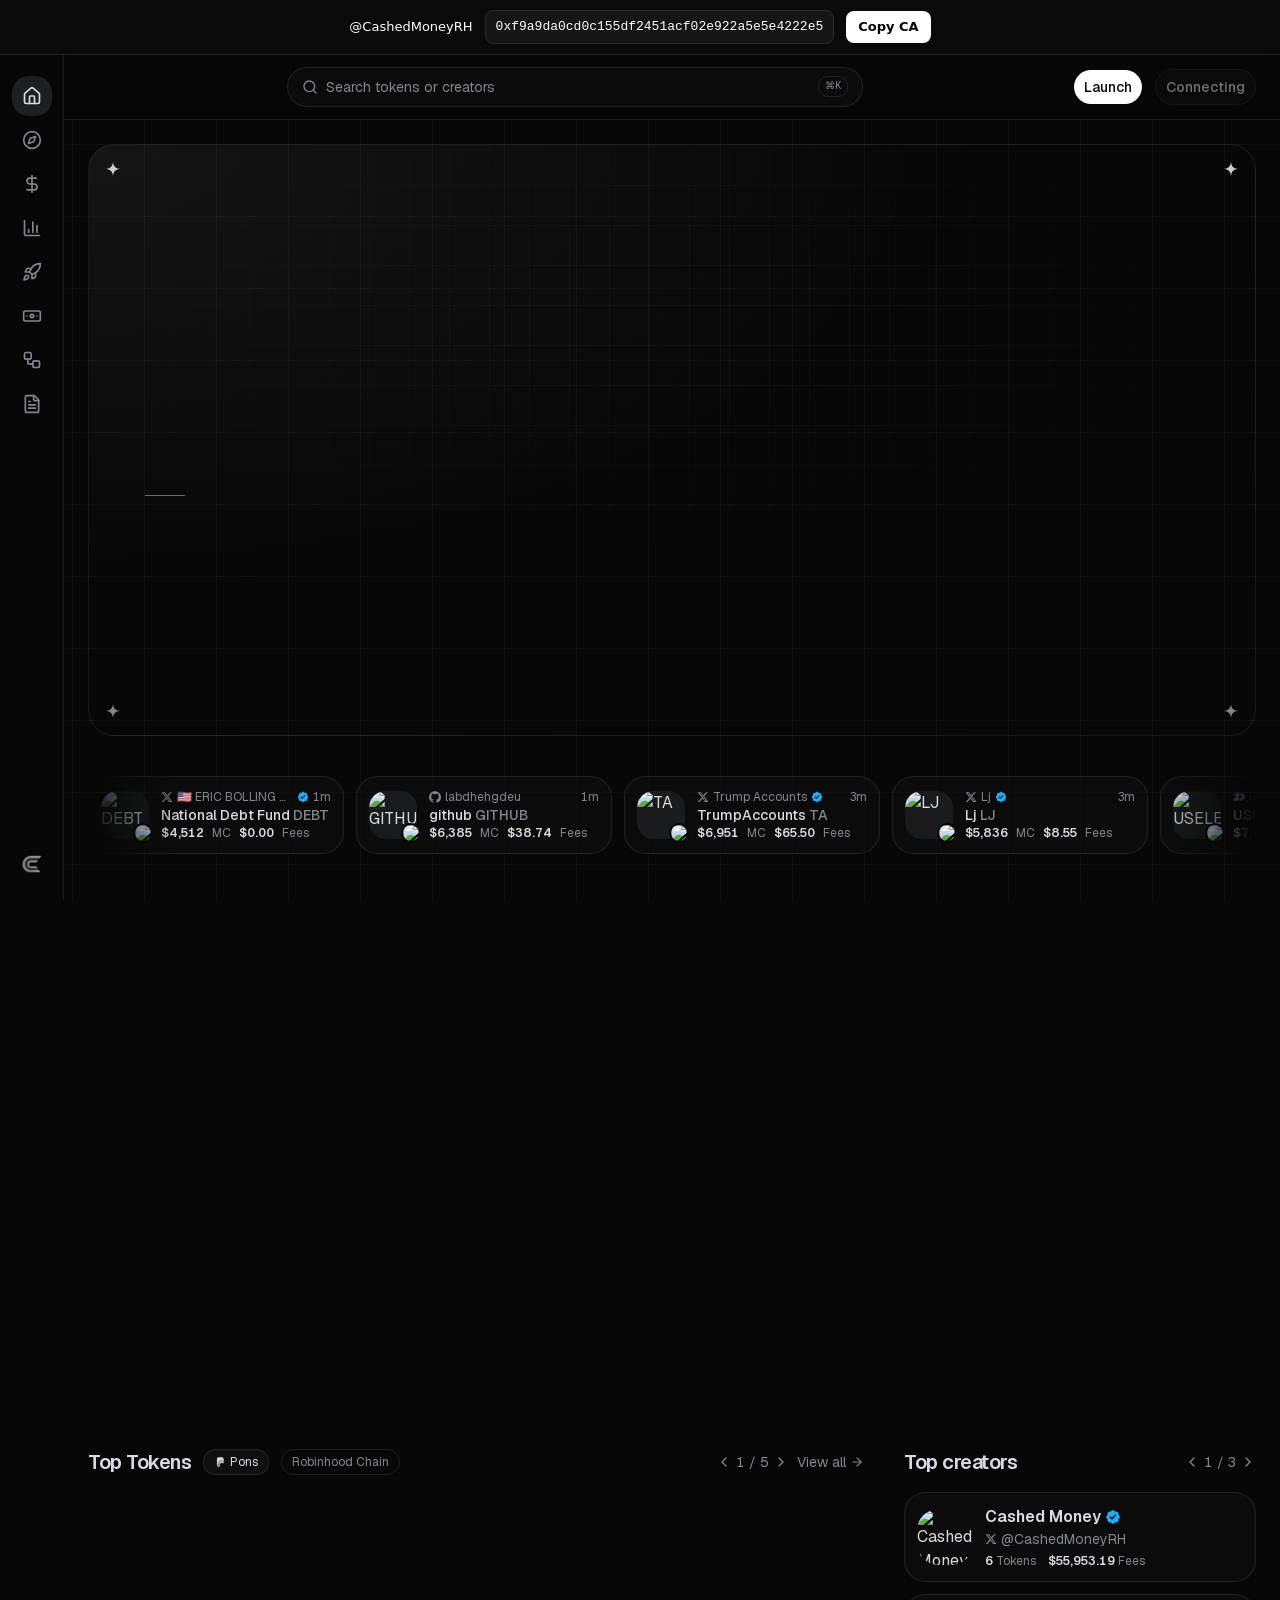
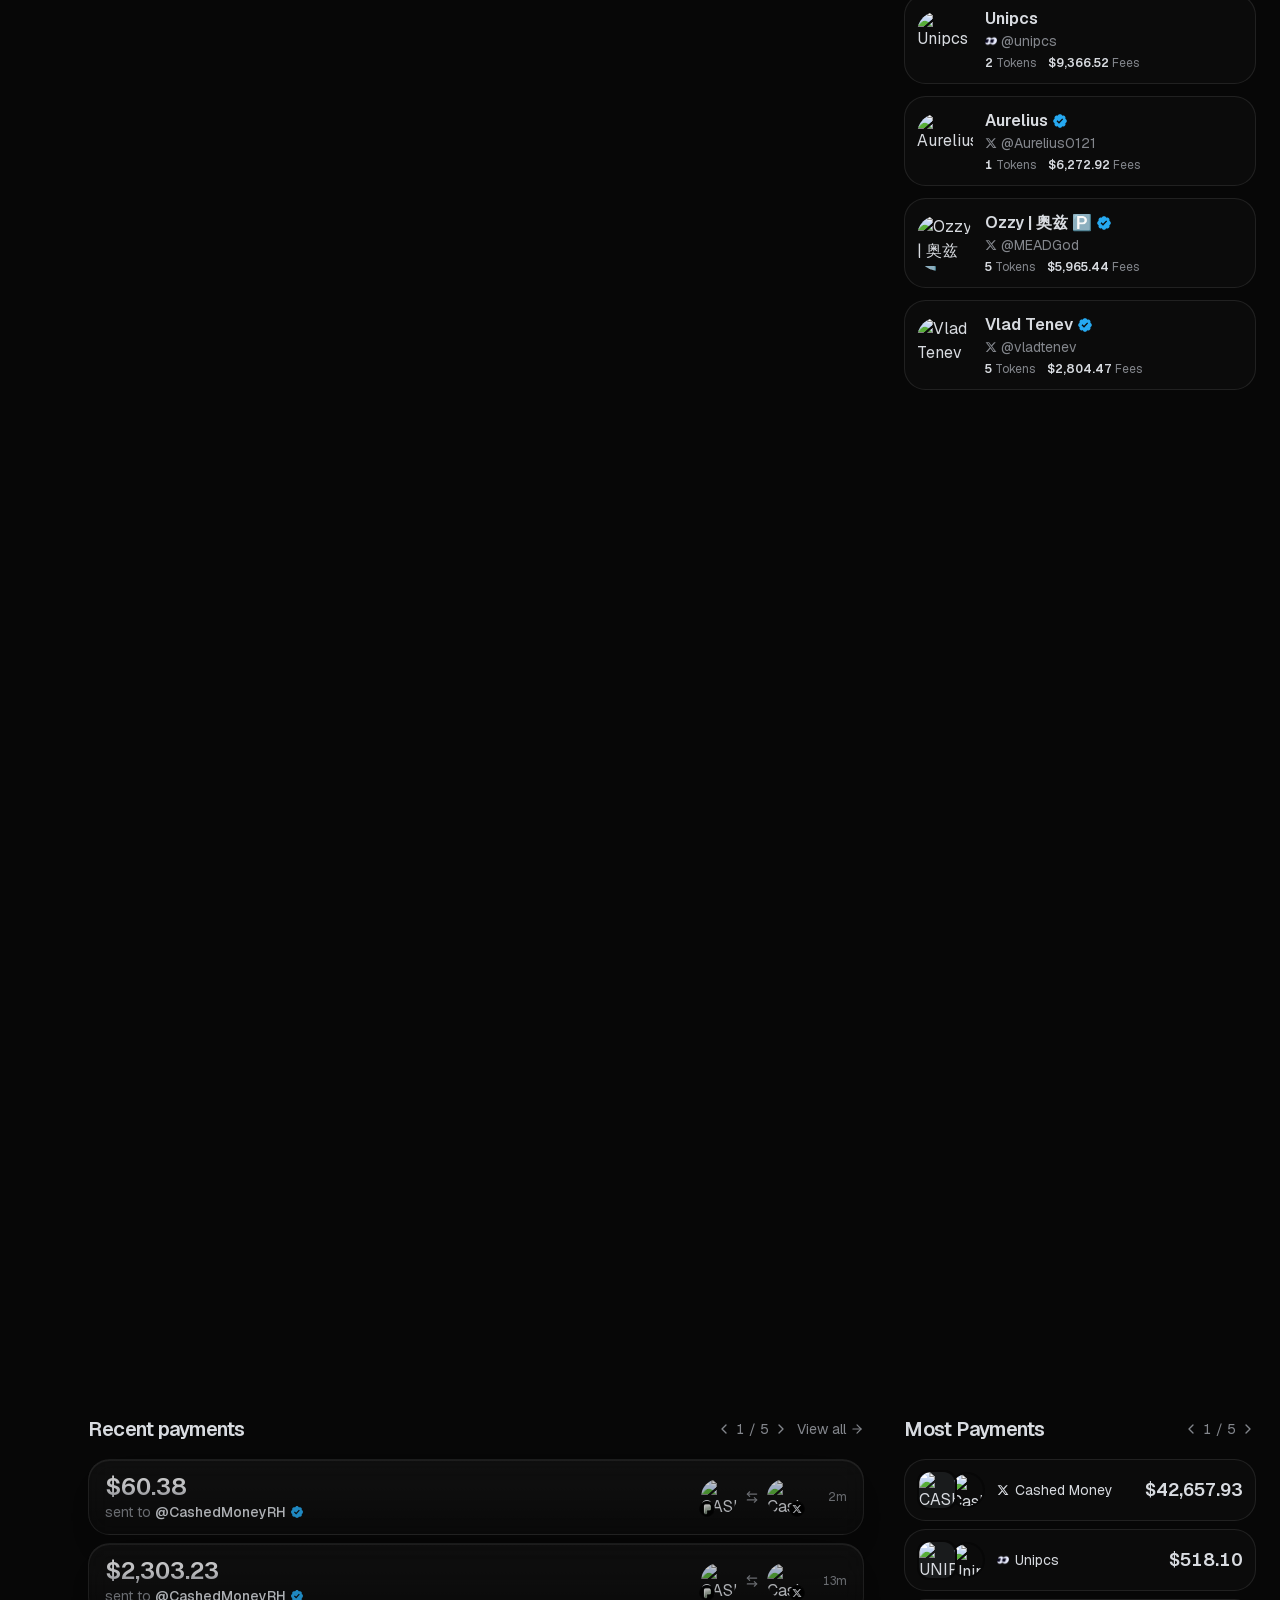
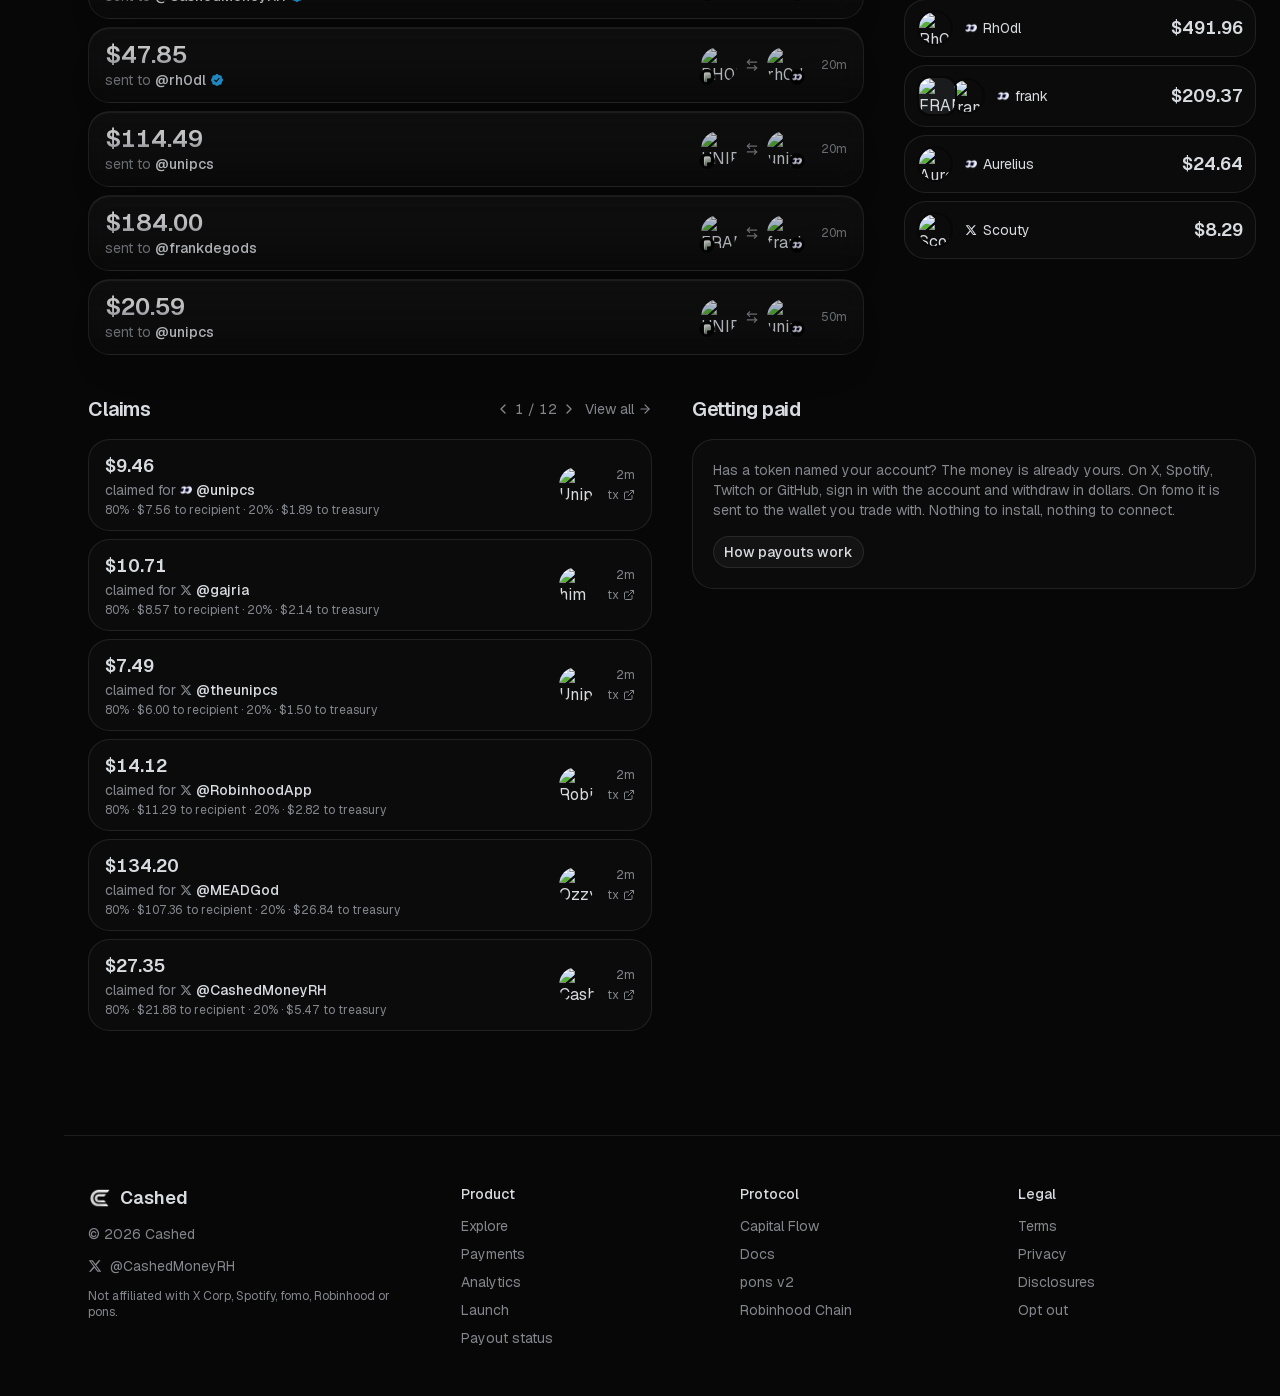
==== index.html @ 07ec54c0 "Clone cashed.money as a static meme site with the CashedMoneyRH X link and token CA. Co-authored-by:" ====
<!DOCTYPE html><html data-dpl-id="dpl_JBxvJLaas8P9AHUe6HkGp45us8QY" lang="en" class="geist_f15bd114-module__7725RG__variable geist_mono_8d43a2aa-module__8Li5zG__variable dark h-full antialiased"><head><meta charSet="utf-8"/><meta name="viewport" content="width=device-width, initial-scale=1"/><link rel="preload" href="/logo-transparent.png" as="image"/><link rel="preload" as="image" href="/fomo.png"/><link rel="preload" as="image" href="/pons.png"/><link rel="stylesheet" href="/_next/static/immutable/chunks/390r2qn_w1hxb.css" data-precedence="next"/><link rel="stylesheet" href="/_next/static/immutable/chunks/3wxnf608zoqqo.css" data-precedence="next"/><link rel="preload" as="script" fetchPriority="low" href="/_next/static/immutable/chunks/0zz4iendek79o.js"/><link rel="preload" href="/logo.png" as="image"/><title>Cashed - Token fees. Cashed out.</title><meta name="description" content="Point a token&#x27;s creator fees at any creator, on X, Spotify, Twitch, GitHub or fomo, and they get paid in dollars. Launch on pons, Robinhood Chain."/><meta property="og:title" content="Cashed - Token fees. Cashed out."/><meta property="og:description" content="Point a token&#x27;s creator fees at any creator, on X, Spotify, Twitch, GitHub or fomo, and they get paid in dollars. Launch on pons, Robinhood Chain."/><meta property="og:site_name" content="Cashed"/><meta property="og:image" content="https://cashedmoney.world/og.png"/><meta property="og:image:width" content="1730"/><meta property="og:image:height" content="909"/><meta property="og:image:alt" content="Cashed - Token fees. Cashed out."/><meta property="og:type" content="website"/><meta name="twitter:card" content="summary_large_image"/><meta name="twitter:title" content="Cashed - Token fees. Cashed out."/><meta name="twitter:description" content="Point a token&#x27;s creator fees at any creator, on X, Spotify, Twitch, GitHub or fomo, and they get paid in dollars. Launch on pons, Robinhood Chain."/><meta name="twitter:image" content="https://cashedmoney.world/og.png"/><link rel="icon" href="/icon.png" sizes="192x192" type="image/png"/><link rel="apple-touch-icon" href="/apple-icon.png" sizes="180x180" type="image/png"/><meta name="next-size-adjust" content=""/></head><body class="flex min-h-full flex-col">
<style id="ca-bar-style">
.ca-bar{position:sticky;top:0;z-index:9999;display:flex;align-items:center;justify-content:center;gap:12px;flex-wrap:wrap;padding:10px 16px;background:#0a0a0a;border-bottom:1px solid #222;font-family:ui-sans-serif,system-ui,sans-serif;color:#fff;font-size:13px}
.ca-bar a{color:#fff;text-decoration:none}
.ca-bar .ca{font-family:ui-monospace,SFMono-Regular,Menlo,monospace;background:#161616;border:1px solid #2a2a2a;border-radius:8px;padding:6px 10px;cursor:pointer}
.ca-bar button{background:#fff;color:#000;border:0;border-radius:8px;padding:6px 12px;font-weight:600;cursor:pointer}
</style>
<div class="ca-bar">
  <a href="https://x.com/CashedMoneyRH" target="_blank" rel="noreferrer">@CashedMoneyRH</a>
  <span class="ca" id="ca-addr" title="Click to copy">0xf9a9da0cd0c155df2451acf02e922a5e5e4222e5</span>
  <button type="button" id="ca-copy">Copy CA</button>
</div>
<script>
(function(){
  function copy(){
    var t="0xf9a9da0cd0c155df2451acf02e922a5e5e4222e5";
    if(navigator.clipboard){navigator.clipboard.writeText(t)}
    var b=document.getElementById("ca-copy");
    if(b){b.textContent="Copied";setTimeout(function(){b.textContent="Copy CA"},1200)}
  }
  var b=document.getElementById("ca-copy");
  var a=document.getElementById("ca-addr");
  if(b)b.addEventListener("click",copy);
  if(a)a.addEventListener("click",copy);
})();
</script>
<div hidden=""><!--$--><!--/$--></div><div class="min-h-dvh md:pl-16"><aside class="fixed inset-y-0 left-0 z-40 hidden w-16 flex-col items-center border-r border-border bg-sidebar py-4 md:flex"><a aria-label="Cashed home" class="mb-6" href="/"><img src="/logo-transparent.png" alt="" aria-hidden="true" class="object-contain size-9" draggable="false"/></a><nav class="flex flex-col gap-1"><a aria-label="Home" aria-current="page" class="flex size-10 items-center justify-center rounded-xl transition-colors hover:bg-accent hover:text-foreground bg-accent text-foreground" data-state="closed" data-slot="tooltip-trigger" href="/"><svg xmlns="http://www.w3.org/2000/svg" width="24" height="24" viewBox="0 0 24 24" fill="none" stroke="currentColor" stroke-width="2" stroke-linecap="round" stroke-linejoin="round" class="lucide lucide-house lucide-home size-5" aria-hidden="true"><path d="M15 21v-8a1 1 0 0 0-1-1h-4a1 1 0 0 0-1 1v8"></path><path d="M3 10a2 2 0 0 1 .709-1.528l7-6a2 2 0 0 1 2.582 0l7 6A2 2 0 0 1 21 10v9a2 2 0 0 1-2 2H5a2 2 0 0 1-2-2z"></path></svg></a><a aria-label="Explore" class="flex size-10 items-center justify-center rounded-xl text-muted-foreground transition-colors hover:bg-accent hover:text-foreground" data-state="closed" data-slot="tooltip-trigger" href="/explore"><svg xmlns="http://www.w3.org/2000/svg" width="24" height="24" viewBox="0 0 24 24" fill="none" stroke="currentColor" stroke-width="2" stroke-linecap="round" stroke-linejoin="round" class="lucide lucide-compass size-5" aria-hidden="true"><circle cx="12" cy="12" r="10"></circle><path d="m16.24 7.76-1.804 5.411a2 2 0 0 1-1.265 1.265L7.76 16.24l1.804-5.411a2 2 0 0 1 1.265-1.265z"></path></svg></a><a aria-label="Payments" class="flex size-10 items-center justify-center rounded-xl text-muted-foreground transition-colors hover:bg-accent hover:text-foreground" data-state="closed" data-slot="tooltip-trigger" href="/payments"><svg xmlns="http://www.w3.org/2000/svg" width="24" height="24" viewBox="0 0 24 24" fill="none" stroke="currentColor" stroke-width="2" stroke-linecap="round" stroke-linejoin="round" class="lucide lucide-dollar-sign size-5" aria-hidden="true"><line x1="12" x2="12" y1="2" y2="22"></line><path d="M17 5H9.5a3.5 3.5 0 0 0 0 7h5a3.5 3.5 0 0 1 0 7H6"></path></svg></a><a aria-label="Analytics" class="flex size-10 items-center justify-center rounded-xl text-muted-foreground transition-colors hover:bg-accent hover:text-foreground" data-state="closed" data-slot="tooltip-trigger" href="/analytics"><svg xmlns="http://www.w3.org/2000/svg" width="24" height="24" viewBox="0 0 24 24" fill="none" stroke="currentColor" stroke-width="2" stroke-linecap="round" stroke-linejoin="round" class="lucide lucide-chart-column lucide-bar-chart-3 size-5" aria-hidden="true"><path d="M3 3v16a2 2 0 0 0 2 2h16"></path><path d="M18 17V9"></path><path d="M13 17V5"></path><path d="M8 17v-3"></path></svg></a><a aria-label="Launch" class="flex size-10 items-center justify-center rounded-xl text-muted-foreground transition-colors hover:bg-accent hover:text-foreground" data-state="closed" data-slot="tooltip-trigger" href="/launch"><svg xmlns="http://www.w3.org/2000/svg" width="24" height="24" viewBox="0 0 24 24" fill="none" stroke="currentColor" stroke-width="2" stroke-linecap="round" stroke-linejoin="round" class="lucide lucide-rocket size-5" aria-hidden="true"><path d="M12 15v5s3.03-.55 4-2c1.08-1.62 0-5 0-5"></path><path d="M4.5 16.5c-1.5 1.26-2 5-2 5s3.74-.5 5-2c.71-.84.7-2.13-.09-2.91a2.18 2.18 0 0 0-2.91-.09"></path><path d="M9 12a22 22 0 0 1 2-3.95A12.88 12.88 0 0 1 22 2c0 2.72-.78 7.5-6 11a22.4 22.4 0 0 1-4 2z"></path><path d="M9 12H4s.55-3.03 2-4c1.62-1.08 5 .05 5 .05"></path></svg></a><a aria-label="Claim" class="flex size-10 items-center justify-center rounded-xl text-muted-foreground transition-colors hover:bg-accent hover:text-foreground" data-state="closed" data-slot="tooltip-trigger" href="/claim"><svg xmlns="http://www.w3.org/2000/svg" width="24" height="24" viewBox="0 0 24 24" fill="none" stroke="currentColor" stroke-width="2" stroke-linecap="round" stroke-linejoin="round" class="lucide lucide-banknote size-5" aria-hidden="true"><rect width="20" height="12" x="2" y="6" rx="2"></rect><circle cx="12" cy="12" r="2"></circle><path d="M6 12h.01M18 12h.01"></path></svg></a><a aria-label="Capital Flow" class="flex size-10 items-center justify-center rounded-xl text-muted-foreground transition-colors hover:bg-accent hover:text-foreground" data-state="closed" data-slot="tooltip-trigger" href="/capital-flow"><svg xmlns="http://www.w3.org/2000/svg" width="24" height="24" viewBox="0 0 24 24" fill="none" stroke="currentColor" stroke-width="2" stroke-linecap="round" stroke-linejoin="round" class="lucide lucide-workflow size-5" aria-hidden="true"><rect width="8" height="8" x="3" y="3" rx="2"></rect><path d="M7 11v4a2 2 0 0 0 2 2h4"></path><rect width="8" height="8" x="13" y="13" rx="2"></rect></svg></a><a aria-label="Docs" class="flex size-10 items-center justify-center rounded-xl text-muted-foreground transition-colors hover:bg-accent hover:text-foreground" data-state="closed" data-slot="tooltip-trigger" href="/docs"><svg xmlns="http://www.w3.org/2000/svg" width="24" height="24" viewBox="0 0 24 24" fill="none" stroke="currentColor" stroke-width="2" stroke-linecap="round" stroke-linejoin="round" class="lucide lucide-file-text size-5" aria-hidden="true"><path d="M6 22a2 2 0 0 1-2-2V4a2 2 0 0 1 2-2h8a2.4 2.4 0 0 1 1.704.706l3.588 3.588A2.4 2.4 0 0 1 20 8v12a2 2 0 0 1-2 2z"></path><path d="M14 2v5a1 1 0 0 0 1 1h5"></path><path d="M10 9H8"></path><path d="M16 13H8"></path><path d="M16 17H8"></path></svg></a></nav><a href="https://x.com/CashedMoneyRH" target="_blank" rel="noreferrer" class="mt-auto flex size-10 items-center justify-center rounded-xl opacity-60 transition-opacity hover:opacity-100" aria-label="Cashed on X"><img src="/logo-transparent.png" alt="" aria-hidden="true" class="object-contain size-6" draggable="false"/></a></aside><nav class="fixed inset-x-0 bottom-0 z-40 flex justify-around border-t border-border bg-background/95 backdrop-blur md:hidden" style="padding-bottom:env(safe-area-inset-bottom, 0px)" aria-label="Primary"><a aria-label="Home" aria-current="page" class="flex min-w-0 flex-1 flex-col items-center gap-1 py-2 text-[10px] text-foreground" href="/"><svg xmlns="http://www.w3.org/2000/svg" width="24" height="24" viewBox="0 0 24 24" fill="none" stroke="currentColor" stroke-width="2" stroke-linecap="round" stroke-linejoin="round" class="lucide lucide-house lucide-home size-5" aria-hidden="true"><path d="M15 21v-8a1 1 0 0 0-1-1h-4a1 1 0 0 0-1 1v8"></path><path d="M3 10a2 2 0 0 1 .709-1.528l7-6a2 2 0 0 1 2.582 0l7 6A2 2 0 0 1 21 10v9a2 2 0 0 1-2 2H5a2 2 0 0 1-2-2z"></path></svg>Home</a><a aria-label="Explore" class="flex min-w-0 flex-1 flex-col items-center gap-1 py-2 text-[10px] text-muted-foreground" href="/explore"><svg xmlns="http://www.w3.org/2000/svg" width="24" height="24" viewBox="0 0 24 24" fill="none" stroke="currentColor" stroke-width="2" stroke-linecap="round" stroke-linejoin="round" class="lucide lucide-compass size-5" aria-hidden="true"><circle cx="12" cy="12" r="10"></circle><path d="m16.24 7.76-1.804 5.411a2 2 0 0 1-1.265 1.265L7.76 16.24l1.804-5.411a2 2 0 0 1 1.265-1.265z"></path></svg>Explore</a><a aria-label="Payments" class="flex min-w-0 flex-1 flex-col items-center gap-1 py-2 text-[10px] text-muted-foreground" href="/payments"><svg xmlns="http://www.w3.org/2000/svg" width="24" height="24" viewBox="0 0 24 24" fill="none" stroke="currentColor" stroke-width="2" stroke-linecap="round" stroke-linejoin="round" class="lucide lucide-dollar-sign size-5" aria-hidden="true"><line x1="12" x2="12" y1="2" y2="22"></line><path d="M17 5H9.5a3.5 3.5 0 0 0 0 7h5a3.5 3.5 0 0 1 0 7H6"></path></svg>Payments</a><a aria-label="Launch" class="flex min-w-0 flex-1 flex-col items-center gap-1 py-2 text-[10px] text-muted-foreground" href="/launch"><svg xmlns="http://www.w3.org/2000/svg" width="24" height="24" viewBox="0 0 24 24" fill="none" stroke="currentColor" stroke-width="2" stroke-linecap="round" stroke-linejoin="round" class="lucide lucide-rocket size-5" aria-hidden="true"><path d="M12 15v5s3.03-.55 4-2c1.08-1.62 0-5 0-5"></path><path d="M4.5 16.5c-1.5 1.26-2 5-2 5s3.74-.5 5-2c.71-.84.7-2.13-.09-2.91a2.18 2.18 0 0 0-2.91-.09"></path><path d="M9 12a22 22 0 0 1 2-3.95A12.88 12.88 0 0 1 22 2c0 2.72-.78 7.5-6 11a22.4 22.4 0 0 1-4 2z"></path><path d="M9 12H4s.55-3.03 2-4c1.62-1.08 5 .05 5 .05"></path></svg>Launch</a><a aria-label="Claim" class="flex min-w-0 flex-1 flex-col items-center gap-1 py-2 text-[10px] text-muted-foreground" href="/claim"><svg xmlns="http://www.w3.org/2000/svg" width="24" height="24" viewBox="0 0 24 24" fill="none" stroke="currentColor" stroke-width="2" stroke-linecap="round" stroke-linejoin="round" class="lucide lucide-banknote size-5" aria-hidden="true"><rect width="20" height="12" x="2" y="6" rx="2"></rect><circle cx="12" cy="12" r="2"></circle><path d="M6 12h.01M18 12h.01"></path></svg>Claim</a></nav><header class="sticky z-30 border-b border-border bg-background/85 backdrop-blur" style="top:env(safe-area-inset-top, 0px)"><div class="mx-auto flex h-16 max-w-7xl items-center gap-3 px-4 sm:px-6"><a class="flex items-center gap-2 md:hidden" aria-label="Cashed home" href="/"><img src="/logo-transparent.png" alt="" aria-hidden="true" class="object-contain size-8" draggable="false"/></a><div class="relative min-w-0 flex-1 md:mx-auto md:max-w-xl"><label class="flex h-10 items-center gap-2 rounded-full border border-border bg-card/60 px-3.5 text-sm text-muted-foreground focus-within:border-foreground/40"><svg xmlns="http://www.w3.org/2000/svg" width="24" height="24" viewBox="0 0 24 24" fill="none" stroke="currentColor" stroke-width="2" stroke-linecap="round" stroke-linejoin="round" class="lucide lucide-search size-4 shrink-0" aria-hidden="true"><path d="m21 21-4.34-4.34"></path><circle cx="11" cy="11" r="8"></circle></svg><input placeholder="Search tokens or creators" aria-label="Search" class="min-w-0 flex-1 bg-transparent text-foreground outline-none placeholder:text-muted-foreground" value=""/><kbd class="hidden rounded-md border border-border px-1.5 py-0.5 text-[10px] sm:inline">⌘K</kbd></label></div><a data-slot="button" data-variant="default" data-size="lg" class="group/button shrink-0 items-center justify-center border border-transparent bg-clip-padding text-sm font-medium whitespace-nowrap transition-all outline-none select-none focus-visible:border-ring focus-visible:ring-3 focus-visible:ring-ring/50 active:not-aria-[haspopup]:translate-y-px disabled:pointer-events-none disabled:opacity-50 aria-invalid:border-destructive aria-invalid:ring-3 aria-invalid:ring-destructive/20 dark:aria-invalid:border-destructive/50 dark:aria-invalid:ring-destructive/40 [&amp;_svg]:pointer-events-none [&amp;_svg]:shrink-0 [&amp;_svg:not([class*=&#x27;size-&#x27;])]:size-4 bg-primary text-primary-foreground hover:bg-primary/80 h-9 gap-1.5 px-2.5 has-data-[icon=inline-end]:pr-2 has-data-[icon=inline-start]:pl-2 hidden rounded-full sm:inline-flex" href="/launch">Launch</a><button data-slot="button" data-variant="outline" data-size="lg" class="group/button inline-flex shrink-0 items-center justify-center border bg-clip-padding text-sm font-medium whitespace-nowrap transition-all outline-none select-none focus-visible:border-ring focus-visible:ring-3 focus-visible:ring-ring/50 active:not-aria-[haspopup]:translate-y-px disabled:pointer-events-none disabled:opacity-50 aria-invalid:border-destructive aria-invalid:ring-3 aria-invalid:ring-destructive/20 dark:aria-invalid:border-destructive/50 dark:aria-invalid:ring-destructive/40 [&amp;_svg]:pointer-events-none [&amp;_svg]:shrink-0 [&amp;_svg:not([class*=&#x27;size-&#x27;])]:size-4 border-border bg-background hover:bg-muted hover:text-foreground aria-expanded:bg-muted aria-expanded:text-foreground dark:border-input dark:bg-input/30 dark:hover:bg-input/50 h-9 gap-1.5 px-2.5 has-data-[icon=inline-end]:pr-2 has-data-[icon=inline-start]:pl-2 rounded-full" disabled="">Connecting</button></div></header><main class="mx-auto w-full max-w-7xl px-4 pt-6 pb-24 sm:px-6 md:pb-10"><div class="space-y-10"><section class="relative isolate overflow-hidden rounded-3xl border border-border/80 bg-[radial-gradient(ellipse_at_top_left,oklch(1_0_0/6%),transparent_55%)] px-6 py-12 sm:px-10 sm:py-16 lg:px-14"><div class="grid-fade pointer-events-none absolute inset-0 -z-10" aria-hidden="true"></div><svg viewBox="0 0 24 24" aria-hidden="true" class="text-white absolute left-4 top-4 size-4 opacity-80"><path d="M12 0 C12 8 16 12 24 12 C16 12 12 16 12 24 C12 16 8 12 0 12 C8 12 12 8 12 0Z" fill="currentColor"></path></svg><svg viewBox="0 0 24 24" aria-hidden="true" class="text-white absolute right-4 top-4 size-4 opacity-80"><path d="M12 0 C12 8 16 12 24 12 C16 12 12 16 12 24 C12 16 8 12 0 12 C8 12 12 8 12 0Z" fill="currentColor"></path></svg><svg viewBox="0 0 24 24" aria-hidden="true" class="text-white absolute bottom-4 left-4 size-4 opacity-50"><path d="M12 0 C12 8 16 12 24 12 C16 12 12 16 12 24 C12 16 8 12 0 12 C8 12 12 8 12 0Z" fill="currentColor"></path></svg><svg viewBox="0 0 24 24" aria-hidden="true" class="text-white absolute bottom-4 right-4 size-4 opacity-50"><path d="M12 0 C12 8 16 12 24 12 C16 12 12 16 12 24 C12 16 8 12 0 12 C8 12 12 8 12 0Z" fill="currentColor"></path></svg><div class="grid items-center gap-10 lg:grid-cols-[1fr_1.1fr] xl:grid-cols-[1fr_1.4fr]"><div class="min-w-0"><div class="flex items-center gap-2" style="opacity:0;transform:translateY(10px)"><img src="/logo-transparent.png" alt="" aria-hidden="true" class="object-contain size-8" draggable="false"/><span class="text-sm font-semibold tracking-[0.28em] uppercase">Cashed</span></div><h1 class="mt-8 text-balance text-5xl font-semibold leading-[0.98] tracking-[-0.03em] sm:text-6xl xl:text-7xl" style="opacity:0;transform:translateY(16px)"><span class="block text-white">Token fees<!-- -->.</span><span class="chrome-text block">Cashed out.</span></h1><p class="eyebrow mt-7 max-w-sm leading-relaxed" style="opacity:0;transform:translateY(12px)"><span class="block">Token fees, paid to the creator.</span><span class="block">Automatically.</span></p><div class="mt-4 h-px w-10 bg-white/40" aria-hidden="true"></div><p class="mt-6 max-w-md text-base text-muted-foreground" style="opacity:0;transform:translateY(12px)">Point a token&#x27;s creator fees at any creator, on <svg viewBox="0 0 24 24" aria-hidden="true" class="fill-current inline size-3.5 align-[-2px] text-white"><path d="M18.244 2.25h3.308l-7.227 8.26 8.502 11.24H16.17l-5.214-6.817L4.99 21.75H1.68l7.73-8.835L1.254 2.25H8.08l4.713 6.231zm-1.161 17.52h1.833L7.084 4.126H5.117z"></path></svg>, <svg viewBox="0 0 24 24" aria-hidden="true" class="fill-current inline size-3.5 align-[-2px]" style="color:#1DB954"><path d="M12 0C5.4 0 0 5.4 0 12s5.4 12 12 12 12-5.4 12-12S18.66 0 12 0zm5.5 17.3a.75.75 0 0 1-1.03.25c-2.82-1.72-6.37-2.11-10.55-1.16a.75.75 0 1 1-.33-1.46c4.57-1.05 8.5-.6 11.65 1.33.36.22.47.68.26 1.04zm1.47-3.27a.94.94 0 0 1-1.29.31c-3.23-1.98-8.15-2.56-11.97-1.4a.94.94 0 1 1-.54-1.79c4.36-1.32 9.78-.68 13.49 1.6.44.27.58.85.31 1.28zm.13-3.4C15.24 8.33 8.9 8.12 5.2 9.24a1.12 1.12 0 1 1-.65-2.15c4.25-1.29 11.31-1.04 15.77 1.61a1.12 1.12 0 0 1-1.15 1.93z"></path></svg>, <svg viewBox="0 0 24 24" aria-hidden="true" class="fill-current inline size-3.5 align-[-2px]" style="color:#9146FF"><path d="M4.3 0 1.5 3.7v16.6h5.6V24l3.7-3.7h2.8L20.3 14V0zm14.1 13.1-3.2 3.2H12l-2.8 2.8v-2.8H5.5V1.9h12.9zM15.2 5.5v6.2h-1.9V5.5zm-5.1 0v6.2H8.2V5.5z"></path></svg>, <svg viewBox="0 .5 24 23.4" aria-hidden="true" class="fill-current inline size-3.5 align-[-2px] text-white"><path d="M12 .5C5.37.5 0 5.87 0 12.5c0 5.3 3.44 9.8 8.2 11.39.6.11.82-.26.82-.58v-2.03c-3.34.73-4.04-1.61-4.04-1.61-.55-1.39-1.34-1.76-1.34-1.76-1.09-.75.08-.73.08-.73 1.2.08 1.84 1.24 1.84 1.24 1.07 1.84 2.81 1.31 3.5 1 .11-.78.42-1.31.76-1.61-2.67-.3-5.47-1.34-5.47-5.96 0-1.32.47-2.39 1.24-3.23-.12-.3-.54-1.53.12-3.18 0 0 1.01-.32 3.3 1.23a11.5 11.5 0 0 1 6.01 0c2.29-1.55 3.3-1.23 3.3-1.23.66 1.65.24 2.88.12 3.18.77.84 1.24 1.91 1.24 3.23 0 4.63-2.81 5.65-5.49 5.95.43.37.82 1.1.82 2.22v3.29c0 .32.22.7.83.58A12.01 12.01 0 0 0 24 12.5C24 5.87 18.63.5 12 .5z"></path></svg> or <img src="/fomo.png" alt="fomo" class="object-contain inline size-3.5 align-[-2px]"/>, and they get paid in dollars. Launch on<!-- --> <span class="inline-flex items-center gap-1 rounded-full border border-border bg-card px-2 py-0.5 text-sm text-foreground"><img src="/pons.png" alt="pons" class="rounded-[22%] object-contain size-3.5"/> pons</span> <!-- -->on Robinhood Chain.</p><div class="mt-8 flex flex-wrap items-center gap-3" style="opacity:0;transform:translateY(12px)"><a data-slot="button" data-variant="default" data-size="lg" class="group/button inline-flex shrink-0 items-center justify-center border border-transparent bg-clip-padding font-medium whitespace-nowrap transition-all outline-none select-none focus-visible:border-ring focus-visible:ring-3 focus-visible:ring-ring/50 active:not-aria-[haspopup]:translate-y-px disabled:pointer-events-none disabled:opacity-50 aria-invalid:border-destructive aria-invalid:ring-3 aria-invalid:ring-destructive/20 dark:aria-invalid:border-destructive/50 dark:aria-invalid:ring-destructive/40 [&amp;_svg]:pointer-events-none [&amp;_svg]:shrink-0 [&amp;_svg:not([class*=&#x27;size-&#x27;])]:size-4 bg-primary text-primary-foreground hover:bg-primary/80 gap-1.5 has-data-[icon=inline-end]:pr-2 has-data-[icon=inline-start]:pl-2 h-11 rounded-full px-6 text-base" href="/launch">Launch a token</a><a data-slot="button" data-variant="outline" data-size="lg" class="group/button inline-flex shrink-0 items-center justify-center border bg-clip-padding font-medium whitespace-nowrap transition-all outline-none select-none focus-visible:border-ring focus-visible:ring-3 focus-visible:ring-ring/50 active:not-aria-[haspopup]:translate-y-px disabled:pointer-events-none disabled:opacity-50 aria-invalid:border-destructive aria-invalid:ring-3 aria-invalid:ring-destructive/20 dark:aria-invalid:border-destructive/50 dark:aria-invalid:ring-destructive/40 [&amp;_svg]:pointer-events-none [&amp;_svg]:shrink-0 [&amp;_svg:not([class*=&#x27;size-&#x27;])]:size-4 border-border bg-background hover:bg-muted hover:text-foreground aria-expanded:bg-muted aria-expanded:text-foreground dark:border-input dark:bg-input/30 dark:hover:bg-input/50 gap-1.5 has-data-[icon=inline-end]:pr-2 has-data-[icon=inline-start]:pl-2 h-11 rounded-full px-6 text-base" href="/docs">Read the docs <svg xmlns="http://www.w3.org/2000/svg" width="24" height="24" viewBox="0 0 24 24" fill="none" stroke="currentColor" stroke-width="2" stroke-linecap="round" stroke-linejoin="round" class="lucide lucide-arrow-right size-4" aria-hidden="true"><path d="M5 12h14"></path><path d="m12 5 7 7-7 7"></path></svg></a></div></div><div class="creator-stage-wrap relative -mx-6 min-w-0 sm:-mx-10 lg:mx-0" style="opacity:0;transform:translateY(16px)"><div class="creator-stage"><div class="stage-floor"><div aria-label="Creators paid through Cashed" aria-roledescription="carousel" class="stage-depth" data-window="2" role="group"><button aria-hidden="false" aria-label="Show @VladTenev" aria-pressed="true" class="stage-card" data-offset="0" tabindex="0" type="button"><span aria-hidden="true" class="stage-card-body"><span class="stage-card-face"><span class="stage-card-top"><span class="inline-flex items-center gap-1.5"><svg viewBox="0 0 24 24" aria-hidden="true" class="fill-current size-3.5"><path d="M18.244 2.25h3.308l-7.227 8.26 8.502 11.24H16.17l-5.214-6.817L4.99 21.75H1.68l7.73-8.835L1.254 2.25H8.08l4.713 6.231zm-1.161 17.52h1.833L7.084 4.126H5.117z"></path></svg> </span><span>01</span></span><span class="stage-card-emblem"><img src="https://unavatar.io/x/VladTenev" alt="Vlad Tenev" class="object-cover stage-avatar" loading="lazy" referrerPolicy="no-referrer"/></span><span class="stage-card-foot"><strong>Vlad Tenev</strong><span><b class="tabular">$250.00</b> sent</span></span></span></span></button><button aria-hidden="false" aria-label="Show Drake" aria-pressed="false" class="stage-card" data-offset="1" tabindex="0" type="button"><span aria-hidden="true" class="stage-card-body"><span class="stage-card-face"><span class="stage-card-top"><span class="inline-flex items-center gap-1.5"><svg viewBox="0 0 24 24" aria-hidden="true" class="fill-current size-3.5" style="color:#1DB954"><path d="M12 0C5.4 0 0 5.4 0 12s5.4 12 12 12 12-5.4 12-12S18.66 0 12 0zm5.5 17.3a.75.75 0 0 1-1.03.25c-2.82-1.72-6.37-2.11-10.55-1.16a.75.75 0 1 1-.33-1.46c4.57-1.05 8.5-.6 11.65 1.33.36.22.47.68.26 1.04zm1.47-3.27a.94.94 0 0 1-1.29.31c-3.23-1.98-8.15-2.56-11.97-1.4a.94.94 0 1 1-.54-1.79c4.36-1.32 9.78-.68 13.49 1.6.44.27.58.85.31 1.28zm.13-3.4C15.24 8.33 8.9 8.12 5.2 9.24a1.12 1.12 0 1 1-.65-2.15c4.25-1.29 11.31-1.04 15.77 1.61a1.12 1.12 0 0 1-1.15 1.93z"></path></svg> <!-- -->Spotify</span><span>02</span></span><span class="stage-card-emblem"><img src="https://i.scdn.co/image/ab6761610000e5eb4293385d324db8558179afd9" alt="Drake" class="object-cover stage-avatar" loading="lazy" referrerPolicy="no-referrer"/></span><span class="stage-card-foot"><strong>Drake</strong><span><b class="tabular">$1,000.00</b> sent</span></span></span></span></button><button aria-hidden="false" aria-label="Show @kaicenat" aria-pressed="false" class="stage-card" data-offset="2" tabindex="0" type="button"><span aria-hidden="true" class="stage-card-body"><span class="stage-card-face"><span class="stage-card-top"><span class="inline-flex items-center gap-1.5"><svg viewBox="0 0 24 24" aria-hidden="true" class="fill-current size-3.5" style="color:#9146FF"><path d="M4.3 0 1.5 3.7v16.6h5.6V24l3.7-3.7h2.8L20.3 14V0zm14.1 13.1-3.2 3.2H12l-2.8 2.8v-2.8H5.5V1.9h12.9zM15.2 5.5v6.2h-1.9V5.5zm-5.1 0v6.2H8.2V5.5z"></path></svg> <!-- -->Twitch</span><span>03</span></span><span class="stage-card-emblem"><img src="https://static-cdn.jtvnw.net/jtv_user_pictures/bf6a04cf-3f44-4986-8eed-5c36bfad542b-profile_image-300x300.png" alt="KaiCenat" class="object-cover stage-avatar" loading="lazy" referrerPolicy="no-referrer"/></span><span class="stage-card-foot"><strong>KaiCenat</strong><span><b class="tabular">$640.00</b> sent</span></span></span></span></button><button aria-hidden="true" aria-label="Show @vbuterin" aria-pressed="false" class="stage-card" data-offset="3" tabindex="-1" type="button"><span aria-hidden="true" class="stage-card-body"><span class="stage-card-face"><span class="stage-card-top"><span class="inline-flex items-center gap-1.5"><svg viewBox="0 .5 24 23.4" aria-hidden="true" class="fill-current size-3.5"><path d="M12 .5C5.37.5 0 5.87 0 12.5c0 5.3 3.44 9.8 8.2 11.39.6.11.82-.26.82-.58v-2.03c-3.34.73-4.04-1.61-4.04-1.61-.55-1.39-1.34-1.76-1.34-1.76-1.09-.75.08-.73.08-.73 1.2.08 1.84 1.24 1.84 1.24 1.07 1.84 2.81 1.31 3.5 1 .11-.78.42-1.31.76-1.61-2.67-.3-5.47-1.34-5.47-5.96 0-1.32.47-2.39 1.24-3.23-.12-.3-.54-1.53.12-3.18 0 0 1.01-.32 3.3 1.23a11.5 11.5 0 0 1 6.01 0c2.29-1.55 3.3-1.23 3.3-1.23.66 1.65.24 2.88.12 3.18.77.84 1.24 1.91 1.24 3.23 0 4.63-2.81 5.65-5.49 5.95.43.37.82 1.1.82 2.22v3.29c0 .32.22.7.83.58A12.01 12.01 0 0 0 24 12.5C24 5.87 18.63.5 12 .5z"></path></svg> <!-- -->GitHub</span><span>04</span></span><span class="stage-card-emblem"><img src="https://avatars.githubusercontent.com/u/2230894?v=4" alt="vbuterin" class="object-cover stage-avatar" loading="lazy" referrerPolicy="no-referrer"/></span><span class="stage-card-foot"><strong>vbuterin</strong><span><b class="tabular">$480.00</b> sent</span></span></span></span></button><button aria-hidden="true" aria-label="Show @unipcs" aria-pressed="false" class="stage-card" data-offset="3" tabindex="-1" type="button"><span aria-hidden="true" class="stage-card-body"><span class="stage-card-face"><span class="stage-card-top"><span class="inline-flex items-center gap-1.5"><img src="/fomo.png" alt="fomo" class="object-contain size-3.5"/> <!-- -->fomo</span><span>05</span></span><span class="stage-card-emblem"><img src="https://unavatar.io/x/theunipcs" alt="Unipcs" class="object-cover stage-avatar" loading="lazy" referrerPolicy="no-referrer"/></span><span class="stage-card-foot"><strong>Unipcs</strong><span><b class="tabular">$320.00</b> sent</span></span></span></span></button><button aria-hidden="true" aria-label="Show @VladTenev" aria-pressed="false" class="stage-card" data-offset="3" tabindex="-1" type="button"><span aria-hidden="true" class="stage-card-body"><span class="stage-card-face"><span class="stage-card-top"><span class="inline-flex items-center gap-1.5"><svg viewBox="0 0 24 24" aria-hidden="true" class="fill-current size-3.5"><path d="M18.244 2.25h3.308l-7.227 8.26 8.502 11.24H16.17l-5.214-6.817L4.99 21.75H1.68l7.73-8.835L1.254 2.25H8.08l4.713 6.231zm-1.161 17.52h1.833L7.084 4.126H5.117z"></path></svg> </span><span>01</span></span><span class="stage-card-emblem"><img src="https://unavatar.io/x/VladTenev" alt="Vlad Tenev" class="object-cover stage-avatar" loading="lazy" referrerPolicy="no-referrer"/></span><span class="stage-card-foot"><strong>Vlad Tenev</strong><span><b class="tabular">$250.00</b> sent</span></span></span></span></button><button aria-hidden="true" aria-label="Show Drake" aria-pressed="false" class="stage-card" data-offset="-3" tabindex="-1" type="button"><span aria-hidden="true" class="stage-card-body"><span class="stage-card-face"><span class="stage-card-top"><span class="inline-flex items-center gap-1.5"><svg viewBox="0 0 24 24" aria-hidden="true" class="fill-current size-3.5" style="color:#1DB954"><path d="M12 0C5.4 0 0 5.4 0 12s5.4 12 12 12 12-5.4 12-12S18.66 0 12 0zm5.5 17.3a.75.75 0 0 1-1.03.25c-2.82-1.72-6.37-2.11-10.55-1.16a.75.75 0 1 1-.33-1.46c4.57-1.05 8.5-.6 11.65 1.33.36.22.47.68.26 1.04zm1.47-3.27a.94.94 0 0 1-1.29.31c-3.23-1.98-8.15-2.56-11.97-1.4a.94.94 0 1 1-.54-1.79c4.36-1.32 9.78-.68 13.49 1.6.44.27.58.85.31 1.28zm.13-3.4C15.24 8.33 8.9 8.12 5.2 9.24a1.12 1.12 0 1 1-.65-2.15c4.25-1.29 11.31-1.04 15.77 1.61a1.12 1.12 0 0 1-1.15 1.93z"></path></svg> <!-- -->Spotify</span><span>02</span></span><span class="stage-card-emblem"><img src="https://i.scdn.co/image/ab6761610000e5eb4293385d324db8558179afd9" alt="Drake" class="object-cover stage-avatar" loading="lazy" referrerPolicy="no-referrer"/></span><span class="stage-card-foot"><strong>Drake</strong><span><b class="tabular">$1,000.00</b> sent</span></span></span></span></button><button aria-hidden="true" aria-label="Show @kaicenat" aria-pressed="false" class="stage-card" data-offset="-3" tabindex="-1" type="button"><span aria-hidden="true" class="stage-card-body"><span class="stage-card-face"><span class="stage-card-top"><span class="inline-flex items-center gap-1.5"><svg viewBox="0 0 24 24" aria-hidden="true" class="fill-current size-3.5" style="color:#9146FF"><path d="M4.3 0 1.5 3.7v16.6h5.6V24l3.7-3.7h2.8L20.3 14V0zm14.1 13.1-3.2 3.2H12l-2.8 2.8v-2.8H5.5V1.9h12.9zM15.2 5.5v6.2h-1.9V5.5zm-5.1 0v6.2H8.2V5.5z"></path></svg> <!-- -->Twitch</span><span>03</span></span><span class="stage-card-emblem"><img src="https://static-cdn.jtvnw.net/jtv_user_pictures/bf6a04cf-3f44-4986-8eed-5c36bfad542b-profile_image-300x300.png" alt="KaiCenat" class="object-cover stage-avatar" loading="lazy" referrerPolicy="no-referrer"/></span><span class="stage-card-foot"><strong>KaiCenat</strong><span><b class="tabular">$640.00</b> sent</span></span></span></span></button><button aria-hidden="false" aria-label="Show @vbuterin" aria-pressed="false" class="stage-card" data-offset="-2" tabindex="0" type="button"><span aria-hidden="true" class="stage-card-body"><span class="stage-card-face"><span class="stage-card-top"><span class="inline-flex items-center gap-1.5"><svg viewBox="0 .5 24 23.4" aria-hidden="true" class="fill-current size-3.5"><path d="M12 .5C5.37.5 0 5.87 0 12.5c0 5.3 3.44 9.8 8.2 11.39.6.11.82-.26.82-.58v-2.03c-3.34.73-4.04-1.61-4.04-1.61-.55-1.39-1.34-1.76-1.34-1.76-1.09-.75.08-.73.08-.73 1.2.08 1.84 1.24 1.84 1.24 1.07 1.84 2.81 1.31 3.5 1 .11-.78.42-1.31.76-1.61-2.67-.3-5.47-1.34-5.47-5.96 0-1.32.47-2.39 1.24-3.23-.12-.3-.54-1.53.12-3.18 0 0 1.01-.32 3.3 1.23a11.5 11.5 0 0 1 6.01 0c2.29-1.55 3.3-1.23 3.3-1.23.66 1.65.24 2.88.12 3.18.77.84 1.24 1.91 1.24 3.23 0 4.63-2.81 5.65-5.49 5.95.43.37.82 1.1.82 2.22v3.29c0 .32.22.7.83.58A12.01 12.01 0 0 0 24 12.5C24 5.87 18.63.5 12 .5z"></path></svg> <!-- -->GitHub</span><span>04</span></span><span class="stage-card-emblem"><img src="https://avatars.githubusercontent.com/u/2230894?v=4" alt="vbuterin" class="object-cover stage-avatar" loading="lazy" referrerPolicy="no-referrer"/></span><span class="stage-card-foot"><strong>vbuterin</strong><span><b class="tabular">$480.00</b> sent</span></span></span></span></button><button aria-hidden="false" aria-label="Show @unipcs" aria-pressed="false" class="stage-card" data-offset="-1" tabindex="0" type="button"><span aria-hidden="true" class="stage-card-body"><span class="stage-card-face"><span class="stage-card-top"><span class="inline-flex items-center gap-1.5"><img src="/fomo.png" alt="fomo" class="object-contain size-3.5"/> <!-- -->fomo</span><span>05</span></span><span class="stage-card-emblem"><img src="https://unavatar.io/x/theunipcs" alt="Unipcs" class="object-cover stage-avatar" loading="lazy" referrerPolicy="no-referrer"/></span><span class="stage-card-foot"><strong>Unipcs</strong><span><b class="tabular">$320.00</b> sent</span></span></span></span></button></div><div class="stage-controls"><p class="stage-counter"><b>01</b><span>/ <!-- -->5</span></p><div class="stage-arrows"><button aria-label="Previous creator" type="button"><svg aria-hidden="true" focusable="false" viewBox="0 0 6 10"><path d="M1 1l4 4-4 4" fill="none" stroke="currentColor" stroke-linecap="round" stroke-linejoin="round" stroke-width="1.6"></path></svg></button><button aria-label="Next creator" type="button"><svg aria-hidden="true" focusable="false" viewBox="0 0 6 10"><path d="M1 1l4 4-4 4" fill="none" stroke="currentColor" stroke-linecap="round" stroke-linejoin="round" stroke-width="1.6"></path></svg></button></div></div><a aria-live="polite" class="stage-jump" href="/x/VladTenev"><b>@VladTenev</b><span class="inline-flex items-center gap-1"><svg viewBox="0 0 24 24" aria-hidden="true" class="fill-current size-2.5"><path d="M18.244 2.25h3.308l-7.227 8.26 8.502 11.24H16.17l-5.214-6.817L4.99 21.75H1.68l7.73-8.835L1.254 2.25H8.08l4.713 6.231zm-1.161 17.52h1.833L7.084 4.126H5.117z"></path></svg> </span><i aria-hidden="true">→</i></a></div></div></div></div></section><div class="relative"><div class="group/marquee overflow-hidden mask-fade-x w-full"><div class="flex w-max gap-3 animate-marquee" style="--marquee-duration:60s;animation-direction:normal"><a class="flex w-64 shrink-0 items-center gap-3 rounded-2xl border border-border bg-card/60 p-3 transition-colors hover:border-foreground/25" href="/token/0xadf904257691fb0e3fec76761a0fa2698c74d778"><div class="relative shrink-0"><img src="https://jade-fantastic-swordfish-945.mypinata.cloud/ipfs/bafkreibd5sua2jn7z2hl3rrgmrnqkj5nf6hxwbo3dprwwsyhlbm22fr4ra" alt="DEBT" class="object-cover size-12 rounded-xl bg-muted" loading="lazy" referrerPolicy="no-referrer"/><div class="absolute overflow-hidden rounded-full border-2 border-background bg-background size-5 -right-1 -bottom-1" title="@ericbolling"><img src="https://pbs.twimg.com/profile_images/2027433338324049920/YYrJIif9_400x400.jpg" alt="ericbolling" class="object-cover size-full" loading="lazy" referrerPolicy="no-referrer"/></div></div><div class="min-w-0 flex-1 text-xs"><div class="flex items-center gap-1 text-muted-foreground"><svg viewBox="0 0 24 24" aria-hidden="true" class="fill-current size-3 shrink-0"><path d="M18.244 2.25h3.308l-7.227 8.26 8.502 11.24H16.17l-5.214-6.817L4.99 21.75H1.68l7.73-8.835L1.254 2.25H8.08l4.713 6.231zm-1.161 17.52h1.833L7.084 4.126H5.117z"></path></svg><span class="truncate">🇺🇸 ERIC BOLLING 🇺🇸</span><svg viewBox="0 0 22 22" aria-label="Verified" class="fill-x-blue size-3 shrink-0"><path d="M20.396 11c-.018-.646-.215-1.275-.57-1.816-.354-.54-.852-.972-1.438-1.246.223-.607.27-1.264.14-1.897-.131-.634-.437-1.218-.882-1.687-.47-.445-1.053-.75-1.687-.882-.633-.13-1.29-.083-1.897.14-.273-.587-.704-1.086-1.245-1.44S11.647 1.62 11 1.604c-.646.017-1.273.213-1.813.568s-.969.854-1.24 1.44c-.608-.223-1.267-.272-1.902-.14-.635.13-1.22.436-1.69.882-.445.47-.749 1.055-.878 1.688-.13.633-.08 1.29.144 1.896-.587.274-1.087.705-1.443 1.245-.356.54-.555 1.17-.574 1.817.02.647.218 1.276.574 1.817.356.54.856.972 1.443 1.245-.224.606-.274 1.263-.144 1.896.13.634.434 1.218.877 1.688.47.443 1.054.747 1.687.878.633.132 1.29.084 1.897-.136.274.586.705 1.084 1.246 1.439.54.354 1.17.551 1.816.569.647-.016 1.276-.213 1.817-.567s.972-.854 1.245-1.44c.604.239 1.266.296 1.903.164.636-.132 1.22-.447 1.68-.907.46-.46.776-1.044.908-1.681s.075-1.299-.165-1.903c.586-.274 1.084-.705 1.439-1.246.354-.54.551-1.17.569-1.816zM9.662 14.85l-3.429-3.428 1.293-1.302 2.072 2.072 4.4-4.794 1.347 1.246z"></path></svg><span class="ml-auto shrink-0 tabular">1m</span></div><div class="truncate text-sm font-medium text-foreground">National Debt Fund<!-- --> <span class="text-muted-foreground">DEBT</span></div><div class="flex gap-2 tabular"><span class="font-semibold text-foreground">$4,512</span><span class="text-muted-foreground">MC</span><span class="font-semibold text-foreground">$0.00</span><span class="text-muted-foreground">Fees</span></div></div></a><a class="flex w-64 shrink-0 items-center gap-3 rounded-2xl border border-border bg-card/60 p-3 transition-colors hover:border-foreground/25" href="/token/0x6433076d5faebe893676966b3e8809a455402393"><div class="relative shrink-0"><img src="https://jade-fantastic-swordfish-945.mypinata.cloud/ipfs/bafkreidoop5mtkpnclczv4ztlipst5q326ohphegnf7dvzquhzm3s3jiom" alt="GITHUB" class="object-cover size-12 rounded-xl bg-muted" loading="lazy" referrerPolicy="no-referrer"/><div class="absolute overflow-hidden rounded-full border-2 border-background bg-background size-5 -right-1 -bottom-1" title="@labdhehgdeu"><img src="https://avatars.githubusercontent.com/u/334205890?v=4" alt="labdhehgdeu" class="object-cover size-full" loading="lazy" referrerPolicy="no-referrer"/></div></div><div class="min-w-0 flex-1 text-xs"><div class="flex items-center gap-1 text-muted-foreground"><svg viewBox="0 .5 24 23.4" aria-hidden="true" class="fill-current size-3 shrink-0"><path d="M12 .5C5.37.5 0 5.87 0 12.5c0 5.3 3.44 9.8 8.2 11.39.6.11.82-.26.82-.58v-2.03c-3.34.73-4.04-1.61-4.04-1.61-.55-1.39-1.34-1.76-1.34-1.76-1.09-.75.08-.73.08-.73 1.2.08 1.84 1.24 1.84 1.24 1.07 1.84 2.81 1.31 3.5 1 .11-.78.42-1.31.76-1.61-2.67-.3-5.47-1.34-5.47-5.96 0-1.32.47-2.39 1.24-3.23-.12-.3-.54-1.53.12-3.18 0 0 1.01-.32 3.3 1.23a11.5 11.5 0 0 1 6.01 0c2.29-1.55 3.3-1.23 3.3-1.23.66 1.65.24 2.88.12 3.18.77.84 1.24 1.91 1.24 3.23 0 4.63-2.81 5.65-5.49 5.95.43.37.82 1.1.82 2.22v3.29c0 .32.22.7.83.58A12.01 12.01 0 0 0 24 12.5C24 5.87 18.63.5 12 .5z"></path></svg><span class="truncate">labdhehgdeu</span><span class="ml-auto shrink-0 tabular">1m</span></div><div class="truncate text-sm font-medium text-foreground">github<!-- --> <span class="text-muted-foreground">GITHUB</span></div><div class="flex gap-2 tabular"><span class="font-semibold text-foreground">$6,385</span><span class="text-muted-foreground">MC</span><span class="font-semibold text-foreground">$38.74</span><span class="text-muted-foreground">Fees</span></div></div></a><a class="flex w-64 shrink-0 items-center gap-3 rounded-2xl border border-border bg-card/60 p-3 transition-colors hover:border-foreground/25" href="/token/0x6e6186cf0c327fafb315656b70e3c14f1a6ed878"><div class="relative shrink-0"><img src="https://jade-fantastic-swordfish-945.mypinata.cloud/ipfs/bafkreieopcoss6t2a4vdyfabwbcxzk74a7c5i3we3rfnxlxu5nwskzjtvi" alt="TA" class="object-cover size-12 rounded-xl bg-muted" loading="lazy" referrerPolicy="no-referrer"/><div class="absolute overflow-hidden rounded-full border-2 border-background bg-background size-5 -right-1 -bottom-1" title="@TrumpAccounts"><img src="https://pbs.twimg.com/profile_images/2060377320498548737/4XoaEOak_400x400.jpg" alt="TrumpAccounts" class="object-cover size-full" loading="lazy" referrerPolicy="no-referrer"/></div></div><div class="min-w-0 flex-1 text-xs"><div class="flex items-center gap-1 text-muted-foreground"><svg viewBox="0 0 24 24" aria-hidden="true" class="fill-current size-3 shrink-0"><path d="M18.244 2.25h3.308l-7.227 8.26 8.502 11.24H16.17l-5.214-6.817L4.99 21.75H1.68l7.73-8.835L1.254 2.25H8.08l4.713 6.231zm-1.161 17.52h1.833L7.084 4.126H5.117z"></path></svg><span class="truncate">Trump Accounts</span><svg viewBox="0 0 22 22" aria-label="Verified" class="fill-x-blue size-3 shrink-0"><path d="M20.396 11c-.018-.646-.215-1.275-.57-1.816-.354-.54-.852-.972-1.438-1.246.223-.607.27-1.264.14-1.897-.131-.634-.437-1.218-.882-1.687-.47-.445-1.053-.75-1.687-.882-.633-.13-1.29-.083-1.897.14-.273-.587-.704-1.086-1.245-1.44S11.647 1.62 11 1.604c-.646.017-1.273.213-1.813.568s-.969.854-1.24 1.44c-.608-.223-1.267-.272-1.902-.14-.635.13-1.22.436-1.69.882-.445.47-.749 1.055-.878 1.688-.13.633-.08 1.29.144 1.896-.587.274-1.087.705-1.443 1.245-.356.54-.555 1.17-.574 1.817.02.647.218 1.276.574 1.817.356.54.856.972 1.443 1.245-.224.606-.274 1.263-.144 1.896.13.634.434 1.218.877 1.688.47.443 1.054.747 1.687.878.633.132 1.29.084 1.897-.136.274.586.705 1.084 1.246 1.439.54.354 1.17.551 1.816.569.647-.016 1.276-.213 1.817-.567s.972-.854 1.245-1.44c.604.239 1.266.296 1.903.164.636-.132 1.22-.447 1.68-.907.46-.46.776-1.044.908-1.681s.075-1.299-.165-1.903c.586-.274 1.084-.705 1.439-1.246.354-.54.551-1.17.569-1.816zM9.662 14.85l-3.429-3.428 1.293-1.302 2.072 2.072 4.4-4.794 1.347 1.246z"></path></svg><span class="ml-auto shrink-0 tabular">3m</span></div><div class="truncate text-sm font-medium text-foreground">TrumpAccounts<!-- --> <span class="text-muted-foreground">TA</span></div><div class="flex gap-2 tabular"><span class="font-semibold text-foreground">$6,951</span><span class="text-muted-foreground">MC</span><span class="font-semibold text-foreground">$65.50</span><span class="text-muted-foreground">Fees</span></div></div></a><a class="flex w-64 shrink-0 items-center gap-3 rounded-2xl border border-border bg-card/60 p-3 transition-colors hover:border-foreground/25" href="/token/0xede122d90582cabe5cc9d3a8f340d0d3fdf5153d"><div class="relative shrink-0"><img src="https://jade-fantastic-swordfish-945.mypinata.cloud/ipfs/bafkreiakfc3p7kw4vcltqrgmmtcf5xok7ooa2h3ss5uhcbb5rhdl2xai4m" alt="LJ" class="object-cover size-12 rounded-xl bg-muted" loading="lazy" referrerPolicy="no-referrer"/><div class="absolute overflow-hidden rounded-full border-2 border-background bg-background size-5 -right-1 -bottom-1" title="@Ljayx069"><img src="https://pbs.twimg.com/profile_images/2099231261902471171/mT2Naumn_400x400.jpg" alt="Ljayx069" class="object-cover size-full" loading="lazy" referrerPolicy="no-referrer"/></div></div><div class="min-w-0 flex-1 text-xs"><div class="flex items-center gap-1 text-muted-foreground"><svg viewBox="0 0 24 24" aria-hidden="true" class="fill-current size-3 shrink-0"><path d="M18.244 2.25h3.308l-7.227 8.26 8.502 11.24H16.17l-5.214-6.817L4.99 21.75H1.68l7.73-8.835L1.254 2.25H8.08l4.713 6.231zm-1.161 17.52h1.833L7.084 4.126H5.117z"></path></svg><span class="truncate">Lj</span><svg viewBox="0 0 22 22" aria-label="Verified" class="fill-x-blue size-3 shrink-0"><path d="M20.396 11c-.018-.646-.215-1.275-.57-1.816-.354-.54-.852-.972-1.438-1.246.223-.607.27-1.264.14-1.897-.131-.634-.437-1.218-.882-1.687-.47-.445-1.053-.75-1.687-.882-.633-.13-1.29-.083-1.897.14-.273-.587-.704-1.086-1.245-1.44S11.647 1.62 11 1.604c-.646.017-1.273.213-1.813.568s-.969.854-1.24 1.44c-.608-.223-1.267-.272-1.902-.14-.635.13-1.22.436-1.69.882-.445.47-.749 1.055-.878 1.688-.13.633-.08 1.29.144 1.896-.587.274-1.087.705-1.443 1.245-.356.54-.555 1.17-.574 1.817.02.647.218 1.276.574 1.817.356.54.856.972 1.443 1.245-.224.606-.274 1.263-.144 1.896.13.634.434 1.218.877 1.688.47.443 1.054.747 1.687.878.633.132 1.29.084 1.897-.136.274.586.705 1.084 1.246 1.439.54.354 1.17.551 1.816.569.647-.016 1.276-.213 1.817-.567s.972-.854 1.245-1.44c.604.239 1.266.296 1.903.164.636-.132 1.22-.447 1.68-.907.46-.46.776-1.044.908-1.681s.075-1.299-.165-1.903c.586-.274 1.084-.705 1.439-1.246.354-.54.551-1.17.569-1.816zM9.662 14.85l-3.429-3.428 1.293-1.302 2.072 2.072 4.4-4.794 1.347 1.246z"></path></svg><span class="ml-auto shrink-0 tabular">3m</span></div><div class="truncate text-sm font-medium text-foreground">Lj<!-- --> <span class="text-muted-foreground">LJ</span></div><div class="flex gap-2 tabular"><span class="font-semibold text-foreground">$5,836</span><span class="text-muted-foreground">MC</span><span class="font-semibold text-foreground">$8.55</span><span class="text-muted-foreground">Fees</span></div></div></a><a class="flex w-64 shrink-0 items-center gap-3 rounded-2xl border border-border bg-card/60 p-3 transition-colors hover:border-foreground/25" href="/token/0xa6bd1f541e3490d148ecb90af571400530461304"><div class="relative shrink-0"><img src="https://jade-fantastic-swordfish-945.mypinata.cloud/ipfs/bafkreiaa2ctd3pzyap5lsy4vpcbmzms354l23soiarme4cwxcqnwuhgssq" alt="USELESS" class="object-cover size-12 rounded-xl bg-muted" loading="lazy" referrerPolicy="no-referrer"/><div class="absolute overflow-hidden rounded-full border-2 border-background bg-background size-5 -right-1 -bottom-1" title="@unipcs"><img src="https://pbs.twimg.com/profile_images/1755899881783185408/Mtp0uwfM_400x400.jpg" alt="unipcs" class="object-cover size-full" loading="lazy" referrerPolicy="no-referrer"/></div></div><div class="min-w-0 flex-1 text-xs"><div class="flex items-center gap-1 text-muted-foreground"><img src="/fomo.png" alt="fomo" class="object-contain size-3 shrink-0"/><span class="truncate">Unipcs</span><span class="ml-auto shrink-0 tabular">3m</span></div><div class="truncate text-sm font-medium text-foreground">USELESS<!-- --> <span class="text-muted-foreground">USELESS</span></div><div class="flex gap-2 tabular"><span class="font-semibold text-foreground">$7,976</span><span class="text-muted-foreground">MC</span><span class="font-semibold text-foreground">$9,366.52</span><span class="text-muted-foreground">Fees</span></div></div></a><a class="flex w-64 shrink-0 items-center gap-3 rounded-2xl border border-border bg-card/60 p-3 transition-colors hover:border-foreground/25" href="/token/0x2bb9742353ca52c2f77bbd261b12a4bbd8aa0585"><div class="relative shrink-0"><img src="https://jade-fantastic-swordfish-945.mypinata.cloud/ipfs/bafkreihzib7drv2xzhhxk2ysimp7awpivoo6k5azifte3liururwsbdrmu" alt="NOTHING" class="object-cover size-12 rounded-xl bg-muted" loading="lazy" referrerPolicy="no-referrer"/><div class="absolute overflow-hidden rounded-full border-2 border-background bg-background size-5 -right-1 -bottom-1" title="@MEADGod"><img src="https://pbs.twimg.com/profile_images/2092114373221199872/9KiMycPK_400x400.jpg" alt="MEADGod" class="object-cover size-full" loading="lazy" referrerPolicy="no-referrer"/></div></div><div class="min-w-0 flex-1 text-xs"><div class="flex items-center gap-1 text-muted-foreground"><svg viewBox="0 0 24 24" aria-hidden="true" class="fill-current size-3 shrink-0"><path d="M18.244 2.25h3.308l-7.227 8.26 8.502 11.24H16.17l-5.214-6.817L4.99 21.75H1.68l7.73-8.835L1.254 2.25H8.08l4.713 6.231zm-1.161 17.52h1.833L7.084 4.126H5.117z"></path></svg><span class="truncate">Ozzy | 奥兹 🅿️</span><svg viewBox="0 0 22 22" aria-label="Verified" class="fill-x-blue size-3 shrink-0"><path d="M20.396 11c-.018-.646-.215-1.275-.57-1.816-.354-.54-.852-.972-1.438-1.246.223-.607.27-1.264.14-1.897-.131-.634-.437-1.218-.882-1.687-.47-.445-1.053-.75-1.687-.882-.633-.13-1.29-.083-1.897.14-.273-.587-.704-1.086-1.245-1.44S11.647 1.62 11 1.604c-.646.017-1.273.213-1.813.568s-.969.854-1.24 1.44c-.608-.223-1.267-.272-1.902-.14-.635.13-1.22.436-1.69.882-.445.47-.749 1.055-.878 1.688-.13.633-.08 1.29.144 1.896-.587.274-1.087.705-1.443 1.245-.356.54-.555 1.17-.574 1.817.02.647.218 1.276.574 1.817.356.54.856.972 1.443 1.245-.224.606-.274 1.263-.144 1.896.13.634.434 1.218.877 1.688.47.443 1.054.747 1.687.878.633.132 1.29.084 1.897-.136.274.586.705 1.084 1.246 1.439.54.354 1.17.551 1.816.569.647-.016 1.276-.213 1.817-.567s.972-.854 1.245-1.44c.604.239 1.266.296 1.903.164.636-.132 1.22-.447 1.68-.907.46-.46.776-1.044.908-1.681s.075-1.299-.165-1.903c.586-.274 1.084-.705 1.439-1.246.354-.54.551-1.17.569-1.816zM9.662 14.85l-3.429-3.428 1.293-1.302 2.072 2.072 4.4-4.794 1.347 1.246z"></path></svg><span class="ml-auto shrink-0 tabular">3m</span></div><div class="truncate text-sm font-medium text-foreground">Nothing<!-- --> <span class="text-muted-foreground">NOTHING</span></div><div class="flex gap-2 tabular"><span class="font-semibold text-foreground">$6,957</span><span class="text-muted-foreground">MC</span><span class="font-semibold text-foreground">$5,965.44</span><span class="text-muted-foreground">Fees</span></div></div></a><a class="flex w-64 shrink-0 items-center gap-3 rounded-2xl border border-border bg-card/60 p-3 transition-colors hover:border-foreground/25" href="/token/0x2c766e8fc1208f555255927ba75d747aa68d7ed0"><div class="relative shrink-0"><img src="https://jade-fantastic-swordfish-945.mypinata.cloud/ipfs/bafkreid4jeajdfnqo3zbobeouz24r7bdki6p4lq5bpe2tpngbdfagmpstq" alt="FUGUI" class="object-cover size-12 rounded-xl bg-muted" loading="lazy" referrerPolicy="no-referrer"/><div class="absolute overflow-hidden rounded-full border-2 border-background bg-background size-5 -right-1 -bottom-1" title="@MEADGod"><img src="https://pbs.twimg.com/profile_images/2092114373221199872/9KiMycPK_400x400.jpg" alt="MEADGod" class="object-cover size-full" loading="lazy" referrerPolicy="no-referrer"/></div></div><div class="min-w-0 flex-1 text-xs"><div class="flex items-center gap-1 text-muted-foreground"><svg viewBox="0 0 24 24" aria-hidden="true" class="fill-current size-3 shrink-0"><path d="M18.244 2.25h3.308l-7.227 8.26 8.502 11.24H16.17l-5.214-6.817L4.99 21.75H1.68l7.73-8.835L1.254 2.25H8.08l4.713 6.231zm-1.161 17.52h1.833L7.084 4.126H5.117z"></path></svg><span class="truncate">Ozzy | 奥兹 🅿️</span><svg viewBox="0 0 22 22" aria-label="Verified" class="fill-x-blue size-3 shrink-0"><path d="M20.396 11c-.018-.646-.215-1.275-.57-1.816-.354-.54-.852-.972-1.438-1.246.223-.607.27-1.264.14-1.897-.131-.634-.437-1.218-.882-1.687-.47-.445-1.053-.75-1.687-.882-.633-.13-1.29-.083-1.897.14-.273-.587-.704-1.086-1.245-1.44S11.647 1.62 11 1.604c-.646.017-1.273.213-1.813.568s-.969.854-1.24 1.44c-.608-.223-1.267-.272-1.902-.14-.635.13-1.22.436-1.69.882-.445.47-.749 1.055-.878 1.688-.13.633-.08 1.29.144 1.896-.587.274-1.087.705-1.443 1.245-.356.54-.555 1.17-.574 1.817.02.647.218 1.276.574 1.817.356.54.856.972 1.443 1.245-.224.606-.274 1.263-.144 1.896.13.634.434 1.218.877 1.688.47.443 1.054.747 1.687.878.633.132 1.29.084 1.897-.136.274.586.705 1.084 1.246 1.439.54.354 1.17.551 1.816.569.647-.016 1.276-.213 1.817-.567s.972-.854 1.245-1.44c.604.239 1.266.296 1.903.164.636-.132 1.22-.447 1.68-.907.46-.46.776-1.044.908-1.681s.075-1.299-.165-1.903c.586-.274 1.084-.705 1.439-1.246.354-.54.551-1.17.569-1.816zM9.662 14.85l-3.429-3.428 1.293-1.302 2.072 2.072 4.4-4.794 1.347 1.246z"></path></svg><span class="ml-auto shrink-0 tabular">4m</span></div><div class="truncate text-sm font-medium text-foreground">富贵<!-- --> <span class="text-muted-foreground">FUGUI</span></div><div class="flex gap-2 tabular"><span class="font-semibold text-foreground">$17.7K</span><span class="text-muted-foreground">MC</span><span class="font-semibold text-foreground">$5,965.44</span><span class="text-muted-foreground">Fees</span></div></div></a><a class="flex w-64 shrink-0 items-center gap-3 rounded-2xl border border-border bg-card/60 p-3 transition-colors hover:border-foreground/25" href="/token/0x23be1ace02a91f051ed5b24c1ced1fefda30f7dd"><div class="relative shrink-0"><img src="https://jade-fantastic-swordfish-945.mypinata.cloud/ipfs/bafkreiaa2ctd3pzyap5lsy4vpcbmzms354l23soiarme4cwxcqnwuhgssq" alt="USELESS" class="object-cover size-12 rounded-xl bg-muted" loading="lazy" referrerPolicy="no-referrer"/><div class="absolute overflow-hidden rounded-full border-2 border-background bg-background size-5 -right-1 -bottom-1" title="@theunipcs"><img src="https://pbs.twimg.com/profile_images/1755899881783185408/Mtp0uwfM_400x400.jpg" alt="theunipcs" class="object-cover size-full" loading="lazy" referrerPolicy="no-referrer"/></div></div><div class="min-w-0 flex-1 text-xs"><div class="flex items-center gap-1 text-muted-foreground"><svg viewBox="0 0 24 24" aria-hidden="true" class="fill-current size-3 shrink-0"><path d="M18.244 2.25h3.308l-7.227 8.26 8.502 11.24H16.17l-5.214-6.817L4.99 21.75H1.68l7.73-8.835L1.254 2.25H8.08l4.713 6.231zm-1.161 17.52h1.833L7.084 4.126H5.117z"></path></svg><span class="truncate">Unipcs (aka &#x27;Bonk Guy&#x27;) 🎒</span><svg viewBox="0 0 22 22" aria-label="Verified" class="fill-x-blue size-3 shrink-0"><path d="M20.396 11c-.018-.646-.215-1.275-.57-1.816-.354-.54-.852-.972-1.438-1.246.223-.607.27-1.264.14-1.897-.131-.634-.437-1.218-.882-1.687-.47-.445-1.053-.75-1.687-.882-.633-.13-1.29-.083-1.897.14-.273-.587-.704-1.086-1.245-1.44S11.647 1.62 11 1.604c-.646.017-1.273.213-1.813.568s-.969.854-1.24 1.44c-.608-.223-1.267-.272-1.902-.14-.635.13-1.22.436-1.69.882-.445.47-.749 1.055-.878 1.688-.13.633-.08 1.29.144 1.896-.587.274-1.087.705-1.443 1.245-.356.54-.555 1.17-.574 1.817.02.647.218 1.276.574 1.817.356.54.856.972 1.443 1.245-.224.606-.274 1.263-.144 1.896.13.634.434 1.218.877 1.688.47.443 1.054.747 1.687.878.633.132 1.29.084 1.897-.136.274.586.705 1.084 1.246 1.439.54.354 1.17.551 1.816.569.647-.016 1.276-.213 1.817-.567s.972-.854 1.245-1.44c.604.239 1.266.296 1.903.164.636-.132 1.22-.447 1.68-.907.46-.46.776-1.044.908-1.681s.075-1.299-.165-1.903c.586-.274 1.084-.705 1.439-1.246.354-.54.551-1.17.569-1.816zM9.662 14.85l-3.429-3.428 1.293-1.302 2.072 2.072 4.4-4.794 1.347 1.246z"></path></svg><span class="ml-auto shrink-0 tabular">5m</span></div><div class="truncate text-sm font-medium text-foreground">USELESS<!-- --> <span class="text-muted-foreground">USELESS</span></div><div class="flex gap-2 tabular"><span class="font-semibold text-foreground">$4,581</span><span class="text-muted-foreground">MC</span><span class="font-semibold text-foreground">$384.54</span><span class="text-muted-foreground">Fees</span></div></div></a><a class="flex w-64 shrink-0 items-center gap-3 rounded-2xl border border-border bg-card/60 p-3 transition-colors hover:border-foreground/25" href="/token/0x7d813f59744ff5b341e90ebe0777e9c40cde9fda"><div class="relative shrink-0"><img src="https://jade-fantastic-swordfish-945.mypinata.cloud/ipfs/bafkreig2ocrc3fuyzucovr5vsay2b7zh5nrdsrwrodladzijyj2tz4uaiu" alt="NOBLET" class="object-cover size-12 rounded-xl bg-muted" loading="lazy" referrerPolicy="no-referrer"/><div class="absolute overflow-hidden rounded-full border-2 border-background bg-background size-5 -right-1 -bottom-1" title="@0xnobi"><img src="https://pbs.twimg.com/profile_images/2091417259474374657/qFDwTd0I_400x400.jpg" alt="0xnobi" class="object-cover size-full" loading="lazy" referrerPolicy="no-referrer"/></div></div><div class="min-w-0 flex-1 text-xs"><div class="flex items-center gap-1 text-muted-foreground"><svg viewBox="0 0 24 24" aria-hidden="true" class="fill-current size-3 shrink-0"><path d="M18.244 2.25h3.308l-7.227 8.26 8.502 11.24H16.17l-5.214-6.817L4.99 21.75H1.68l7.73-8.835L1.254 2.25H8.08l4.713 6.231zm-1.161 17.52h1.833L7.084 4.126H5.117z"></path></svg><span class="truncate">nobi</span><svg viewBox="0 0 22 22" aria-label="Verified" class="fill-x-blue size-3 shrink-0"><path d="M20.396 11c-.018-.646-.215-1.275-.57-1.816-.354-.54-.852-.972-1.438-1.246.223-.607.27-1.264.14-1.897-.131-.634-.437-1.218-.882-1.687-.47-.445-1.053-.75-1.687-.882-.633-.13-1.29-.083-1.897.14-.273-.587-.704-1.086-1.245-1.44S11.647 1.62 11 1.604c-.646.017-1.273.213-1.813.568s-.969.854-1.24 1.44c-.608-.223-1.267-.272-1.902-.14-.635.13-1.22.436-1.69.882-.445.47-.749 1.055-.878 1.688-.13.633-.08 1.29.144 1.896-.587.274-1.087.705-1.443 1.245-.356.54-.555 1.17-.574 1.817.02.647.218 1.276.574 1.817.356.54.856.972 1.443 1.245-.224.606-.274 1.263-.144 1.896.13.634.434 1.218.877 1.688.47.443 1.054.747 1.687.878.633.132 1.29.084 1.897-.136.274.586.705 1.084 1.246 1.439.54.354 1.17.551 1.816.569.647-.016 1.276-.213 1.817-.567s.972-.854 1.245-1.44c.604.239 1.266.296 1.903.164.636-.132 1.22-.447 1.68-.907.46-.46.776-1.044.908-1.681s.075-1.299-.165-1.903c.586-.274 1.084-.705 1.439-1.246.354-.54.551-1.17.569-1.816zM9.662 14.85l-3.429-3.428 1.293-1.302 2.072 2.072 4.4-4.794 1.347 1.246z"></path></svg><span class="ml-auto shrink-0 tabular">6m</span></div><div class="truncate text-sm font-medium text-foreground">noblet<!-- --> <span class="text-muted-foreground">NOBLET</span></div><div class="flex gap-2 tabular"><span class="font-semibold text-foreground">$6,797</span><span class="text-muted-foreground">MC</span><span class="font-semibold text-foreground">$9.78</span><span class="text-muted-foreground">Fees</span></div></div></a><a class="flex w-64 shrink-0 items-center gap-3 rounded-2xl border border-border bg-card/60 p-3 transition-colors hover:border-foreground/25" href="/token/0x71d0ed825f95d354cb74639b593d0f60ed3c172e"><div class="relative shrink-0"><img src="https://jade-fantastic-swordfish-945.mypinata.cloud/ipfs/bafkreicrhn4aej546p66xmm6k3df2hsv2ak4wqxsgdgb3vrdsesoeclj4u" alt="FUGUI" class="object-cover size-12 rounded-xl bg-muted" loading="lazy" referrerPolicy="no-referrer"/><div class="absolute overflow-hidden rounded-full border-2 border-background bg-background size-5 -right-1 -bottom-1" title="@MEADGod"><img src="https://pbs.twimg.com/profile_images/2092114373221199872/9KiMycPK_400x400.jpg" alt="MEADGod" class="object-cover size-full" loading="lazy" referrerPolicy="no-referrer"/></div></div><div class="min-w-0 flex-1 text-xs"><div class="flex items-center gap-1 text-muted-foreground"><svg viewBox="0 0 24 24" aria-hidden="true" class="fill-current size-3 shrink-0"><path d="M18.244 2.25h3.308l-7.227 8.26 8.502 11.24H16.17l-5.214-6.817L4.99 21.75H1.68l7.73-8.835L1.254 2.25H8.08l4.713 6.231zm-1.161 17.52h1.833L7.084 4.126H5.117z"></path></svg><span class="truncate">Ozzy | 奥兹 🅿️</span><svg viewBox="0 0 22 22" aria-label="Verified" class="fill-x-blue size-3 shrink-0"><path d="M20.396 11c-.018-.646-.215-1.275-.57-1.816-.354-.54-.852-.972-1.438-1.246.223-.607.27-1.264.14-1.897-.131-.634-.437-1.218-.882-1.687-.47-.445-1.053-.75-1.687-.882-.633-.13-1.29-.083-1.897.14-.273-.587-.704-1.086-1.245-1.44S11.647 1.62 11 1.604c-.646.017-1.273.213-1.813.568s-.969.854-1.24 1.44c-.608-.223-1.267-.272-1.902-.14-.635.13-1.22.436-1.69.882-.445.47-.749 1.055-.878 1.688-.13.633-.08 1.29.144 1.896-.587.274-1.087.705-1.443 1.245-.356.54-.555 1.17-.574 1.817.02.647.218 1.276.574 1.817.356.54.856.972 1.443 1.245-.224.606-.274 1.263-.144 1.896.13.634.434 1.218.877 1.688.47.443 1.054.747 1.687.878.633.132 1.29.084 1.897-.136.274.586.705 1.084 1.246 1.439.54.354 1.17.551 1.816.569.647-.016 1.276-.213 1.817-.567s.972-.854 1.245-1.44c.604.239 1.266.296 1.903.164.636-.132 1.22-.447 1.68-.907.46-.46.776-1.044.908-1.681s.075-1.299-.165-1.903c.586-.274 1.084-.705 1.439-1.246.354-.54.551-1.17.569-1.816zM9.662 14.85l-3.429-3.428 1.293-1.302 2.072 2.072 4.4-4.794 1.347 1.246z"></path></svg><span class="ml-auto shrink-0 tabular">6m</span></div><div class="truncate text-sm font-medium text-foreground">福贵<!-- --> <span class="text-muted-foreground">FUGUI</span></div><div class="flex gap-2 tabular"><span class="font-semibold text-foreground">$4,756</span><span class="text-muted-foreground">MC</span><span class="font-semibold text-foreground">$5,965.44</span><span class="text-muted-foreground">Fees</span></div></div></a><a class="flex w-64 shrink-0 items-center gap-3 rounded-2xl border border-border bg-card/60 p-3 transition-colors hover:border-foreground/25" href="/token/0x6420c1d3e736fbcce120bd11437811ad318028de"><div class="relative shrink-0"><img src="https://jade-fantastic-swordfish-945.mypinata.cloud/ipfs/bafkreigeti5wsbneehriop4svjicg73hto56j7gpslb7l5ode334sd2lmi" alt="MAPI" class="object-cover size-12 rounded-xl bg-muted" loading="lazy" referrerPolicy="no-referrer"/><div class="absolute overflow-hidden rounded-full border-2 border-background bg-background size-5 -right-1 -bottom-1" title="@mapi0x"><img src="https://pbs.twimg.com/profile_images/2094610824467808256/RRql14Or_400x400.jpg" alt="mapi0x" class="object-cover size-full" loading="lazy" referrerPolicy="no-referrer"/></div></div><div class="min-w-0 flex-1 text-xs"><div class="flex items-center gap-1 text-muted-foreground"><svg viewBox="0 0 24 24" aria-hidden="true" class="fill-current size-3 shrink-0"><path d="M18.244 2.25h3.308l-7.227 8.26 8.502 11.24H16.17l-5.214-6.817L4.99 21.75H1.68l7.73-8.835L1.254 2.25H8.08l4.713 6.231zm-1.161 17.52h1.833L7.084 4.126H5.117z"></path></svg><span class="truncate">mapi</span><svg viewBox="0 0 22 22" aria-label="Verified" class="fill-x-blue size-3 shrink-0"><path d="M20.396 11c-.018-.646-.215-1.275-.57-1.816-.354-.54-.852-.972-1.438-1.246.223-.607.27-1.264.14-1.897-.131-.634-.437-1.218-.882-1.687-.47-.445-1.053-.75-1.687-.882-.633-.13-1.29-.083-1.897.14-.273-.587-.704-1.086-1.245-1.44S11.647 1.62 11 1.604c-.646.017-1.273.213-1.813.568s-.969.854-1.24 1.44c-.608-.223-1.267-.272-1.902-.14-.635.13-1.22.436-1.69.882-.445.47-.749 1.055-.878 1.688-.13.633-.08 1.29.144 1.896-.587.274-1.087.705-1.443 1.245-.356.54-.555 1.17-.574 1.817.02.647.218 1.276.574 1.817.356.54.856.972 1.443 1.245-.224.606-.274 1.263-.144 1.896.13.634.434 1.218.877 1.688.47.443 1.054.747 1.687.878.633.132 1.29.084 1.897-.136.274.586.705 1.084 1.246 1.439.54.354 1.17.551 1.816.569.647-.016 1.276-.213 1.817-.567s.972-.854 1.245-1.44c.604.239 1.266.296 1.903.164.636-.132 1.22-.447 1.68-.907.46-.46.776-1.044.908-1.681s.075-1.299-.165-1.903c.586-.274 1.084-.705 1.439-1.246.354-.54.551-1.17.569-1.816zM9.662 14.85l-3.429-3.428 1.293-1.302 2.072 2.072 4.4-4.794 1.347 1.246z"></path></svg><span class="ml-auto shrink-0 tabular">8m</span></div><div class="truncate text-sm font-medium text-foreground">mapi<!-- --> <span class="text-muted-foreground">MAPI</span></div><div class="flex gap-2 tabular"><span class="font-semibold text-foreground">$5,693</span><span class="text-muted-foreground">MC</span><span class="font-semibold text-foreground">$11.36</span><span class="text-muted-foreground">Fees</span></div></div></a><a class="flex w-64 shrink-0 items-center gap-3 rounded-2xl border border-border bg-card/60 p-3 transition-colors hover:border-foreground/25" href="/token/0x8c72ec5020e4b69985d01614593d601d8525ea02"><div class="relative shrink-0"><img src="https://jade-fantastic-swordfish-945.mypinata.cloud/ipfs/bafybeieptf6f73ypxa7ns4r423o7emubshru34sdih75uswryt4c3chx7i" alt="BEFFJEZOS" class="object-cover size-12 rounded-xl bg-muted" loading="lazy" referrerPolicy="no-referrer"/><div class="absolute overflow-hidden rounded-full border-2 border-background bg-background size-5 -right-1 -bottom-1" title="@beffjezos"><img src="https://pbs.twimg.com/profile_images/2103670769394061312/fCf1LrKu_400x400.jpg" alt="beffjezos" class="object-cover size-full" loading="lazy" referrerPolicy="no-referrer"/></div></div><div class="min-w-0 flex-1 text-xs"><div class="flex items-center gap-1 text-muted-foreground"><svg viewBox="0 0 24 24" aria-hidden="true" class="fill-current size-3 shrink-0"><path d="M18.244 2.25h3.308l-7.227 8.26 8.502 11.24H16.17l-5.214-6.817L4.99 21.75H1.68l7.73-8.835L1.254 2.25H8.08l4.713 6.231zm-1.161 17.52h1.833L7.084 4.126H5.117z"></path></svg><span class="truncate">Beff (e/acc)</span><svg viewBox="0 0 22 22" aria-label="Verified" class="fill-x-blue size-3 shrink-0"><path d="M20.396 11c-.018-.646-.215-1.275-.57-1.816-.354-.54-.852-.972-1.438-1.246.223-.607.27-1.264.14-1.897-.131-.634-.437-1.218-.882-1.687-.47-.445-1.053-.75-1.687-.882-.633-.13-1.29-.083-1.897.14-.273-.587-.704-1.086-1.245-1.44S11.647 1.62 11 1.604c-.646.017-1.273.213-1.813.568s-.969.854-1.24 1.44c-.608-.223-1.267-.272-1.902-.14-.635.13-1.22.436-1.69.882-.445.47-.749 1.055-.878 1.688-.13.633-.08 1.29.144 1.896-.587.274-1.087.705-1.443 1.245-.356.54-.555 1.17-.574 1.817.02.647.218 1.276.574 1.817.356.54.856.972 1.443 1.245-.224.606-.274 1.263-.144 1.896.13.634.434 1.218.877 1.688.47.443 1.054.747 1.687.878.633.132 1.29.084 1.897-.136.274.586.705 1.084 1.246 1.439.54.354 1.17.551 1.816.569.647-.016 1.276-.213 1.817-.567s.972-.854 1.245-1.44c.604.239 1.266.296 1.903.164.636-.132 1.22-.447 1.68-.907.46-.46.776-1.044.908-1.681s.075-1.299-.165-1.903c.586-.274 1.084-.705 1.439-1.246.354-.54.551-1.17.569-1.816zM9.662 14.85l-3.429-3.428 1.293-1.302 2.072 2.072 4.4-4.794 1.347 1.246z"></path></svg><span class="ml-auto shrink-0 tabular">10m</span></div><div class="truncate text-sm font-medium text-foreground">Beffjezos<!-- --> <span class="text-muted-foreground">BEFFJEZOS</span></div><div class="flex gap-2 tabular"><span class="font-semibold text-foreground">$8,084</span><span class="text-muted-foreground">MC</span><span class="font-semibold text-foreground">$977.70</span><span class="text-muted-foreground">Fees</span></div></div></a><a class="flex w-64 shrink-0 items-center gap-3 rounded-2xl border border-border bg-card/60 p-3 transition-colors hover:border-foreground/25" href="/token/0xadf904257691fb0e3fec76761a0fa2698c74d778"><div class="relative shrink-0"><img src="https://jade-fantastic-swordfish-945.mypinata.cloud/ipfs/bafkreibd5sua2jn7z2hl3rrgmrnqkj5nf6hxwbo3dprwwsyhlbm22fr4ra" alt="DEBT" class="object-cover size-12 rounded-xl bg-muted" loading="lazy" referrerPolicy="no-referrer"/><div class="absolute overflow-hidden rounded-full border-2 border-background bg-background size-5 -right-1 -bottom-1" title="@ericbolling"><img src="https://pbs.twimg.com/profile_images/2027433338324049920/YYrJIif9_400x400.jpg" alt="ericbolling" class="object-cover size-full" loading="lazy" referrerPolicy="no-referrer"/></div></div><div class="min-w-0 flex-1 text-xs"><div class="flex items-center gap-1 text-muted-foreground"><svg viewBox="0 0 24 24" aria-hidden="true" class="fill-current size-3 shrink-0"><path d="M18.244 2.25h3.308l-7.227 8.26 8.502 11.24H16.17l-5.214-6.817L4.99 21.75H1.68l7.73-8.835L1.254 2.25H8.08l4.713 6.231zm-1.161 17.52h1.833L7.084 4.126H5.117z"></path></svg><span class="truncate">🇺🇸 ERIC BOLLING 🇺🇸</span><svg viewBox="0 0 22 22" aria-label="Verified" class="fill-x-blue size-3 shrink-0"><path d="M20.396 11c-.018-.646-.215-1.275-.57-1.816-.354-.54-.852-.972-1.438-1.246.223-.607.27-1.264.14-1.897-.131-.634-.437-1.218-.882-1.687-.47-.445-1.053-.75-1.687-.882-.633-.13-1.29-.083-1.897.14-.273-.587-.704-1.086-1.245-1.44S11.647 1.62 11 1.604c-.646.017-1.273.213-1.813.568s-.969.854-1.24 1.44c-.608-.223-1.267-.272-1.902-.14-.635.13-1.22.436-1.69.882-.445.47-.749 1.055-.878 1.688-.13.633-.08 1.29.144 1.896-.587.274-1.087.705-1.443 1.245-.356.54-.555 1.17-.574 1.817.02.647.218 1.276.574 1.817.356.54.856.972 1.443 1.245-.224.606-.274 1.263-.144 1.896.13.634.434 1.218.877 1.688.47.443 1.054.747 1.687.878.633.132 1.29.084 1.897-.136.274.586.705 1.084 1.246 1.439.54.354 1.17.551 1.816.569.647-.016 1.276-.213 1.817-.567s.972-.854 1.245-1.44c.604.239 1.266.296 1.903.164.636-.132 1.22-.447 1.68-.907.46-.46.776-1.044.908-1.681s.075-1.299-.165-1.903c.586-.274 1.084-.705 1.439-1.246.354-.54.551-1.17.569-1.816zM9.662 14.85l-3.429-3.428 1.293-1.302 2.072 2.072 4.4-4.794 1.347 1.246z"></path></svg><span class="ml-auto shrink-0 tabular">1m</span></div><div class="truncate text-sm font-medium text-foreground">National Debt Fund<!-- --> <span class="text-muted-foreground">DEBT</span></div><div class="flex gap-2 tabular"><span class="font-semibold text-foreground">$4,512</span><span class="text-muted-foreground">MC</span><span class="font-semibold text-foreground">$0.00</span><span class="text-muted-foreground">Fees</span></div></div></a><a class="flex w-64 shrink-0 items-center gap-3 rounded-2xl border border-border bg-card/60 p-3 transition-colors hover:border-foreground/25" href="/token/0x6433076d5faebe893676966b3e8809a455402393"><div class="relative shrink-0"><img src="https://jade-fantastic-swordfish-945.mypinata.cloud/ipfs/bafkreidoop5mtkpnclczv4ztlipst5q326ohphegnf7dvzquhzm3s3jiom" alt="GITHUB" class="object-cover size-12 rounded-xl bg-muted" loading="lazy" referrerPolicy="no-referrer"/><div class="absolute overflow-hidden rounded-full border-2 border-background bg-background size-5 -right-1 -bottom-1" title="@labdhehgdeu"><img src="https://avatars.githubusercontent.com/u/334205890?v=4" alt="labdhehgdeu" class="object-cover size-full" loading="lazy" referrerPolicy="no-referrer"/></div></div><div class="min-w-0 flex-1 text-xs"><div class="flex items-center gap-1 text-muted-foreground"><svg viewBox="0 .5 24 23.4" aria-hidden="true" class="fill-current size-3 shrink-0"><path d="M12 .5C5.37.5 0 5.87 0 12.5c0 5.3 3.44 9.8 8.2 11.39.6.11.82-.26.82-.58v-2.03c-3.34.73-4.04-1.61-4.04-1.61-.55-1.39-1.34-1.76-1.34-1.76-1.09-.75.08-.73.08-.73 1.2.08 1.84 1.24 1.84 1.24 1.07 1.84 2.81 1.31 3.5 1 .11-.78.42-1.31.76-1.61-2.67-.3-5.47-1.34-5.47-5.96 0-1.32.47-2.39 1.24-3.23-.12-.3-.54-1.53.12-3.18 0 0 1.01-.32 3.3 1.23a11.5 11.5 0 0 1 6.01 0c2.29-1.55 3.3-1.23 3.3-1.23.66 1.65.24 2.88.12 3.18.77.84 1.24 1.91 1.24 3.23 0 4.63-2.81 5.65-5.49 5.95.43.37.82 1.1.82 2.22v3.29c0 .32.22.7.83.58A12.01 12.01 0 0 0 24 12.5C24 5.87 18.63.5 12 .5z"></path></svg><span class="truncate">labdhehgdeu</span><span class="ml-auto shrink-0 tabular">1m</span></div><div class="truncate text-sm font-medium text-foreground">github<!-- --> <span class="text-muted-foreground">GITHUB</span></div><div class="flex gap-2 tabular"><span class="font-semibold text-foreground">$6,385</span><span class="text-muted-foreground">MC</span><span class="font-semibold text-foreground">$38.74</span><span class="text-muted-foreground">Fees</span></div></div></a><a class="flex w-64 shrink-0 items-center gap-3 rounded-2xl border border-border bg-card/60 p-3 transition-colors hover:border-foreground/25" href="/token/0x6e6186cf0c327fafb315656b70e3c14f1a6ed878"><div class="relative shrink-0"><img src="https://jade-fantastic-swordfish-945.mypinata.cloud/ipfs/bafkreieopcoss6t2a4vdyfabwbcxzk74a7c5i3we3rfnxlxu5nwskzjtvi" alt="TA" class="object-cover size-12 rounded-xl bg-muted" loading="lazy" referrerPolicy="no-referrer"/><div class="absolute overflow-hidden rounded-full border-2 border-background bg-background size-5 -right-1 -bottom-1" title="@TrumpAccounts"><img src="https://pbs.twimg.com/profile_images/2060377320498548737/4XoaEOak_400x400.jpg" alt="TrumpAccounts" class="object-cover size-full" loading="lazy" referrerPolicy="no-referrer"/></div></div><div class="min-w-0 flex-1 text-xs"><div class="flex items-center gap-1 text-muted-foreground"><svg viewBox="0 0 24 24" aria-hidden="true" class="fill-current size-3 shrink-0"><path d="M18.244 2.25h3.308l-7.227 8.26 8.502 11.24H16.17l-5.214-6.817L4.99 21.75H1.68l7.73-8.835L1.254 2.25H8.08l4.713 6.231zm-1.161 17.52h1.833L7.084 4.126H5.117z"></path></svg><span class="truncate">Trump Accounts</span><svg viewBox="0 0 22 22" aria-label="Verified" class="fill-x-blue size-3 shrink-0"><path d="M20.396 11c-.018-.646-.215-1.275-.57-1.816-.354-.54-.852-.972-1.438-1.246.223-.607.27-1.264.14-1.897-.131-.634-.437-1.218-.882-1.687-.47-.445-1.053-.75-1.687-.882-.633-.13-1.29-.083-1.897.14-.273-.587-.704-1.086-1.245-1.44S11.647 1.62 11 1.604c-.646.017-1.273.213-1.813.568s-.969.854-1.24 1.44c-.608-.223-1.267-.272-1.902-.14-.635.13-1.22.436-1.69.882-.445.47-.749 1.055-.878 1.688-.13.633-.08 1.29.144 1.896-.587.274-1.087.705-1.443 1.245-.356.54-.555 1.17-.574 1.817.02.647.218 1.276.574 1.817.356.54.856.972 1.443 1.245-.224.606-.274 1.263-.144 1.896.13.634.434 1.218.877 1.688.47.443 1.054.747 1.687.878.633.132 1.29.084 1.897-.136.274.586.705 1.084 1.246 1.439.54.354 1.17.551 1.816.569.647-.016 1.276-.213 1.817-.567s.972-.854 1.245-1.44c.604.239 1.266.296 1.903.164.636-.132 1.22-.447 1.68-.907.46-.46.776-1.044.908-1.681s.075-1.299-.165-1.903c.586-.274 1.084-.705 1.439-1.246.354-.54.551-1.17.569-1.816zM9.662 14.85l-3.429-3.428 1.293-1.302 2.072 2.072 4.4-4.794 1.347 1.246z"></path></svg><span class="ml-auto shrink-0 tabular">3m</span></div><div class="truncate text-sm font-medium text-foreground">TrumpAccounts<!-- --> <span class="text-muted-foreground">TA</span></div><div class="flex gap-2 tabular"><span class="font-semibold text-foreground">$6,951</span><span class="text-muted-foreground">MC</span><span class="font-semibold text-foreground">$65.50</span><span class="text-muted-foreground">Fees</span></div></div></a><a class="flex w-64 shrink-0 items-center gap-3 rounded-2xl border border-border bg-card/60 p-3 transition-colors hover:border-foreground/25" href="/token/0xede122d90582cabe5cc9d3a8f340d0d3fdf5153d"><div class="relative shrink-0"><img src="https://jade-fantastic-swordfish-945.mypinata.cloud/ipfs/bafkreiakfc3p7kw4vcltqrgmmtcf5xok7ooa2h3ss5uhcbb5rhdl2xai4m" alt="LJ" class="object-cover size-12 rounded-xl bg-muted" loading="lazy" referrerPolicy="no-referrer"/><div class="absolute overflow-hidden rounded-full border-2 border-background bg-background size-5 -right-1 -bottom-1" title="@Ljayx069"><img src="https://pbs.twimg.com/profile_images/2099231261902471171/mT2Naumn_400x400.jpg" alt="Ljayx069" class="object-cover size-full" loading="lazy" referrerPolicy="no-referrer"/></div></div><div class="min-w-0 flex-1 text-xs"><div class="flex items-center gap-1 text-muted-foreground"><svg viewBox="0 0 24 24" aria-hidden="true" class="fill-current size-3 shrink-0"><path d="M18.244 2.25h3.308l-7.227 8.26 8.502 11.24H16.17l-5.214-6.817L4.99 21.75H1.68l7.73-8.835L1.254 2.25H8.08l4.713 6.231zm-1.161 17.52h1.833L7.084 4.126H5.117z"></path></svg><span class="truncate">Lj</span><svg viewBox="0 0 22 22" aria-label="Verified" class="fill-x-blue size-3 shrink-0"><path d="M20.396 11c-.018-.646-.215-1.275-.57-1.816-.354-.54-.852-.972-1.438-1.246.223-.607.27-1.264.14-1.897-.131-.634-.437-1.218-.882-1.687-.47-.445-1.053-.75-1.687-.882-.633-.13-1.29-.083-1.897.14-.273-.587-.704-1.086-1.245-1.44S11.647 1.62 11 1.604c-.646.017-1.273.213-1.813.568s-.969.854-1.24 1.44c-.608-.223-1.267-.272-1.902-.14-.635.13-1.22.436-1.69.882-.445.47-.749 1.055-.878 1.688-.13.633-.08 1.29.144 1.896-.587.274-1.087.705-1.443 1.245-.356.54-.555 1.17-.574 1.817.02.647.218 1.276.574 1.817.356.54.856.972 1.443 1.245-.224.606-.274 1.263-.144 1.896.13.634.434 1.218.877 1.688.47.443 1.054.747 1.687.878.633.132 1.29.084 1.897-.136.274.586.705 1.084 1.246 1.439.54.354 1.17.551 1.816.569.647-.016 1.276-.213 1.817-.567s.972-.854 1.245-1.44c.604.239 1.266.296 1.903.164.636-.132 1.22-.447 1.68-.907.46-.46.776-1.044.908-1.681s.075-1.299-.165-1.903c.586-.274 1.084-.705 1.439-1.246.354-.54.551-1.17.569-1.816zM9.662 14.85l-3.429-3.428 1.293-1.302 2.072 2.072 4.4-4.794 1.347 1.246z"></path></svg><span class="ml-auto shrink-0 tabular">3m</span></div><div class="truncate text-sm font-medium text-foreground">Lj<!-- --> <span class="text-muted-foreground">LJ</span></div><div class="flex gap-2 tabular"><span class="font-semibold text-foreground">$5,836</span><span class="text-muted-foreground">MC</span><span class="font-semibold text-foreground">$8.55</span><span class="text-muted-foreground">Fees</span></div></div></a><a class="flex w-64 shrink-0 items-center gap-3 rounded-2xl border border-border bg-card/60 p-3 transition-colors hover:border-foreground/25" href="/token/0xa6bd1f541e3490d148ecb90af571400530461304"><div class="relative shrink-0"><img src="https://jade-fantastic-swordfish-945.mypinata.cloud/ipfs/bafkreiaa2ctd3pzyap5lsy4vpcbmzms354l23soiarme4cwxcqnwuhgssq" alt="USELESS" class="object-cover size-12 rounded-xl bg-muted" loading="lazy" referrerPolicy="no-referrer"/><div class="absolute overflow-hidden rounded-full border-2 border-background bg-background size-5 -right-1 -bottom-1" title="@unipcs"><img src="https://pbs.twimg.com/profile_images/1755899881783185408/Mtp0uwfM_400x400.jpg" alt="unipcs" class="object-cover size-full" loading="lazy" referrerPolicy="no-referrer"/></div></div><div class="min-w-0 flex-1 text-xs"><div class="flex items-center gap-1 text-muted-foreground"><img src="/fomo.png" alt="fomo" class="object-contain size-3 shrink-0"/><span class="truncate">Unipcs</span><span class="ml-auto shrink-0 tabular">3m</span></div><div class="truncate text-sm font-medium text-foreground">USELESS<!-- --> <span class="text-muted-foreground">USELESS</span></div><div class="flex gap-2 tabular"><span class="font-semibold text-foreground">$7,976</span><span class="text-muted-foreground">MC</span><span class="font-semibold text-foreground">$9,366.52</span><span class="text-muted-foreground">Fees</span></div></div></a><a class="flex w-64 shrink-0 items-center gap-3 rounded-2xl border border-border bg-card/60 p-3 transition-colors hover:border-foreground/25" href="/token/0x2bb9742353ca52c2f77bbd261b12a4bbd8aa0585"><div class="relative shrink-0"><img src="https://jade-fantastic-swordfish-945.mypinata.cloud/ipfs/bafkreihzib7drv2xzhhxk2ysimp7awpivoo6k5azifte3liururwsbdrmu" alt="NOTHING" class="object-cover size-12 rounded-xl bg-muted" loading="lazy" referrerPolicy="no-referrer"/><div class="absolute overflow-hidden rounded-full border-2 border-background bg-background size-5 -right-1 -bottom-1" title="@MEADGod"><img src="https://pbs.twimg.com/profile_images/2092114373221199872/9KiMycPK_400x400.jpg" alt="MEADGod" class="object-cover size-full" loading="lazy" referrerPolicy="no-referrer"/></div></div><div class="min-w-0 flex-1 text-xs"><div class="flex items-center gap-1 text-muted-foreground"><svg viewBox="0 0 24 24" aria-hidden="true" class="fill-current size-3 shrink-0"><path d="M18.244 2.25h3.308l-7.227 8.26 8.502 11.24H16.17l-5.214-6.817L4.99 21.75H1.68l7.73-8.835L1.254 2.25H8.08l4.713 6.231zm-1.161 17.52h1.833L7.084 4.126H5.117z"></path></svg><span class="truncate">Ozzy | 奥兹 🅿️</span><svg viewBox="0 0 22 22" aria-label="Verified" class="fill-x-blue size-3 shrink-0"><path d="M20.396 11c-.018-.646-.215-1.275-.57-1.816-.354-.54-.852-.972-1.438-1.246.223-.607.27-1.264.14-1.897-.131-.634-.437-1.218-.882-1.687-.47-.445-1.053-.75-1.687-.882-.633-.13-1.29-.083-1.897.14-.273-.587-.704-1.086-1.245-1.44S11.647 1.62 11 1.604c-.646.017-1.273.213-1.813.568s-.969.854-1.24 1.44c-.608-.223-1.267-.272-1.902-.14-.635.13-1.22.436-1.69.882-.445.47-.749 1.055-.878 1.688-.13.633-.08 1.29.144 1.896-.587.274-1.087.705-1.443 1.245-.356.54-.555 1.17-.574 1.817.02.647.218 1.276.574 1.817.356.54.856.972 1.443 1.245-.224.606-.274 1.263-.144 1.896.13.634.434 1.218.877 1.688.47.443 1.054.747 1.687.878.633.132 1.29.084 1.897-.136.274.586.705 1.084 1.246 1.439.54.354 1.17.551 1.816.569.647-.016 1.276-.213 1.817-.567s.972-.854 1.245-1.44c.604.239 1.266.296 1.903.164.636-.132 1.22-.447 1.68-.907.46-.46.776-1.044.908-1.681s.075-1.299-.165-1.903c.586-.274 1.084-.705 1.439-1.246.354-.54.551-1.17.569-1.816zM9.662 14.85l-3.429-3.428 1.293-1.302 2.072 2.072 4.4-4.794 1.347 1.246z"></path></svg><span class="ml-auto shrink-0 tabular">3m</span></div><div class="truncate text-sm font-medium text-foreground">Nothing<!-- --> <span class="text-muted-foreground">NOTHING</span></div><div class="flex gap-2 tabular"><span class="font-semibold text-foreground">$6,957</span><span class="text-muted-foreground">MC</span><span class="font-semibold text-foreground">$5,965.44</span><span class="text-muted-foreground">Fees</span></div></div></a><a class="flex w-64 shrink-0 items-center gap-3 rounded-2xl border border-border bg-card/60 p-3 transition-colors hover:border-foreground/25" href="/token/0x2c766e8fc1208f555255927ba75d747aa68d7ed0"><div class="relative shrink-0"><img src="https://jade-fantastic-swordfish-945.mypinata.cloud/ipfs/bafkreid4jeajdfnqo3zbobeouz24r7bdki6p4lq5bpe2tpngbdfagmpstq" alt="FUGUI" class="object-cover size-12 rounded-xl bg-muted" loading="lazy" referrerPolicy="no-referrer"/><div class="absolute overflow-hidden rounded-full border-2 border-background bg-background size-5 -right-1 -bottom-1" title="@MEADGod"><img src="https://pbs.twimg.com/profile_images/2092114373221199872/9KiMycPK_400x400.jpg" alt="MEADGod" class="object-cover size-full" loading="lazy" referrerPolicy="no-referrer"/></div></div><div class="min-w-0 flex-1 text-xs"><div class="flex items-center gap-1 text-muted-foreground"><svg viewBox="0 0 24 24" aria-hidden="true" class="fill-current size-3 shrink-0"><path d="M18.244 2.25h3.308l-7.227 8.26 8.502 11.24H16.17l-5.214-6.817L4.99 21.75H1.68l7.73-8.835L1.254 2.25H8.08l4.713 6.231zm-1.161 17.52h1.833L7.084 4.126H5.117z"></path></svg><span class="truncate">Ozzy | 奥兹 🅿️</span><svg viewBox="0 0 22 22" aria-label="Verified" class="fill-x-blue size-3 shrink-0"><path d="M20.396 11c-.018-.646-.215-1.275-.57-1.816-.354-.54-.852-.972-1.438-1.246.223-.607.27-1.264.14-1.897-.131-.634-.437-1.218-.882-1.687-.47-.445-1.053-.75-1.687-.882-.633-.13-1.29-.083-1.897.14-.273-.587-.704-1.086-1.245-1.44S11.647 1.62 11 1.604c-.646.017-1.273.213-1.813.568s-.969.854-1.24 1.44c-.608-.223-1.267-.272-1.902-.14-.635.13-1.22.436-1.69.882-.445.47-.749 1.055-.878 1.688-.13.633-.08 1.29.144 1.896-.587.274-1.087.705-1.443 1.245-.356.54-.555 1.17-.574 1.817.02.647.218 1.276.574 1.817.356.54.856.972 1.443 1.245-.224.606-.274 1.263-.144 1.896.13.634.434 1.218.877 1.688.47.443 1.054.747 1.687.878.633.132 1.29.084 1.897-.136.274.586.705 1.084 1.246 1.439.54.354 1.17.551 1.816.569.647-.016 1.276-.213 1.817-.567s.972-.854 1.245-1.44c.604.239 1.266.296 1.903.164.636-.132 1.22-.447 1.68-.907.46-.46.776-1.044.908-1.681s.075-1.299-.165-1.903c.586-.274 1.084-.705 1.439-1.246.354-.54.551-1.17.569-1.816zM9.662 14.85l-3.429-3.428 1.293-1.302 2.072 2.072 4.4-4.794 1.347 1.246z"></path></svg><span class="ml-auto shrink-0 tabular">4m</span></div><div class="truncate text-sm font-medium text-foreground">富贵<!-- --> <span class="text-muted-foreground">FUGUI</span></div><div class="flex gap-2 tabular"><span class="font-semibold text-foreground">$17.7K</span><span class="text-muted-foreground">MC</span><span class="font-semibold text-foreground">$5,965.44</span><span class="text-muted-foreground">Fees</span></div></div></a><a class="flex w-64 shrink-0 items-center gap-3 rounded-2xl border border-border bg-card/60 p-3 transition-colors hover:border-foreground/25" href="/token/0x23be1ace02a91f051ed5b24c1ced1fefda30f7dd"><div class="relative shrink-0"><img src="https://jade-fantastic-swordfish-945.mypinata.cloud/ipfs/bafkreiaa2ctd3pzyap5lsy4vpcbmzms354l23soiarme4cwxcqnwuhgssq" alt="USELESS" class="object-cover size-12 rounded-xl bg-muted" loading="lazy" referrerPolicy="no-referrer"/><div class="absolute overflow-hidden rounded-full border-2 border-background bg-background size-5 -right-1 -bottom-1" title="@theunipcs"><img src="https://pbs.twimg.com/profile_images/1755899881783185408/Mtp0uwfM_400x400.jpg" alt="theunipcs" class="object-cover size-full" loading="lazy" referrerPolicy="no-referrer"/></div></div><div class="min-w-0 flex-1 text-xs"><div class="flex items-center gap-1 text-muted-foreground"><svg viewBox="0 0 24 24" aria-hidden="true" class="fill-current size-3 shrink-0"><path d="M18.244 2.25h3.308l-7.227 8.26 8.502 11.24H16.17l-5.214-6.817L4.99 21.75H1.68l7.73-8.835L1.254 2.25H8.08l4.713 6.231zm-1.161 17.52h1.833L7.084 4.126H5.117z"></path></svg><span class="truncate">Unipcs (aka &#x27;Bonk Guy&#x27;) 🎒</span><svg viewBox="0 0 22 22" aria-label="Verified" class="fill-x-blue size-3 shrink-0"><path d="M20.396 11c-.018-.646-.215-1.275-.57-1.816-.354-.54-.852-.972-1.438-1.246.223-.607.27-1.264.14-1.897-.131-.634-.437-1.218-.882-1.687-.47-.445-1.053-.75-1.687-.882-.633-.13-1.29-.083-1.897.14-.273-.587-.704-1.086-1.245-1.44S11.647 1.62 11 1.604c-.646.017-1.273.213-1.813.568s-.969.854-1.24 1.44c-.608-.223-1.267-.272-1.902-.14-.635.13-1.22.436-1.69.882-.445.47-.749 1.055-.878 1.688-.13.633-.08 1.29.144 1.896-.587.274-1.087.705-1.443 1.245-.356.54-.555 1.17-.574 1.817.02.647.218 1.276.574 1.817.356.54.856.972 1.443 1.245-.224.606-.274 1.263-.144 1.896.13.634.434 1.218.877 1.688.47.443 1.054.747 1.687.878.633.132 1.29.084 1.897-.136.274.586.705 1.084 1.246 1.439.54.354 1.17.551 1.816.569.647-.016 1.276-.213 1.817-.567s.972-.854 1.245-1.44c.604.239 1.266.296 1.903.164.636-.132 1.22-.447 1.68-.907.46-.46.776-1.044.908-1.681s.075-1.299-.165-1.903c.586-.274 1.084-.705 1.439-1.246.354-.54.551-1.17.569-1.816zM9.662 14.85l-3.429-3.428 1.293-1.302 2.072 2.072 4.4-4.794 1.347 1.246z"></path></svg><span class="ml-auto shrink-0 tabular">5m</span></div><div class="truncate text-sm font-medium text-foreground">USELESS<!-- --> <span class="text-muted-foreground">USELESS</span></div><div class="flex gap-2 tabular"><span class="font-semibold text-foreground">$4,581</span><span class="text-muted-foreground">MC</span><span class="font-semibold text-foreground">$384.54</span><span class="text-muted-foreground">Fees</span></div></div></a><a class="flex w-64 shrink-0 items-center gap-3 rounded-2xl border border-border bg-card/60 p-3 transition-colors hover:border-foreground/25" href="/token/0x7d813f59744ff5b341e90ebe0777e9c40cde9fda"><div class="relative shrink-0"><img src="https://jade-fantastic-swordfish-945.mypinata.cloud/ipfs/bafkreig2ocrc3fuyzucovr5vsay2b7zh5nrdsrwrodladzijyj2tz4uaiu" alt="NOBLET" class="object-cover size-12 rounded-xl bg-muted" loading="lazy" referrerPolicy="no-referrer"/><div class="absolute overflow-hidden rounded-full border-2 border-background bg-background size-5 -right-1 -bottom-1" title="@0xnobi"><img src="https://pbs.twimg.com/profile_images/2091417259474374657/qFDwTd0I_400x400.jpg" alt="0xnobi" class="object-cover size-full" loading="lazy" referrerPolicy="no-referrer"/></div></div><div class="min-w-0 flex-1 text-xs"><div class="flex items-center gap-1 text-muted-foreground"><svg viewBox="0 0 24 24" aria-hidden="true" class="fill-current size-3 shrink-0"><path d="M18.244 2.25h3.308l-7.227 8.26 8.502 11.24H16.17l-5.214-6.817L4.99 21.75H1.68l7.73-8.835L1.254 2.25H8.08l4.713 6.231zm-1.161 17.52h1.833L7.084 4.126H5.117z"></path></svg><span class="truncate">nobi</span><svg viewBox="0 0 22 22" aria-label="Verified" class="fill-x-blue size-3 shrink-0"><path d="M20.396 11c-.018-.646-.215-1.275-.57-1.816-.354-.54-.852-.972-1.438-1.246.223-.607.27-1.264.14-1.897-.131-.634-.437-1.218-.882-1.687-.47-.445-1.053-.75-1.687-.882-.633-.13-1.29-.083-1.897.14-.273-.587-.704-1.086-1.245-1.44S11.647 1.62 11 1.604c-.646.017-1.273.213-1.813.568s-.969.854-1.24 1.44c-.608-.223-1.267-.272-1.902-.14-.635.13-1.22.436-1.69.882-.445.47-.749 1.055-.878 1.688-.13.633-.08 1.29.144 1.896-.587.274-1.087.705-1.443 1.245-.356.54-.555 1.17-.574 1.817.02.647.218 1.276.574 1.817.356.54.856.972 1.443 1.245-.224.606-.274 1.263-.144 1.896.13.634.434 1.218.877 1.688.47.443 1.054.747 1.687.878.633.132 1.29.084 1.897-.136.274.586.705 1.084 1.246 1.439.54.354 1.17.551 1.816.569.647-.016 1.276-.213 1.817-.567s.972-.854 1.245-1.44c.604.239 1.266.296 1.903.164.636-.132 1.22-.447 1.68-.907.46-.46.776-1.044.908-1.681s.075-1.299-.165-1.903c.586-.274 1.084-.705 1.439-1.246.354-.54.551-1.17.569-1.816zM9.662 14.85l-3.429-3.428 1.293-1.302 2.072 2.072 4.4-4.794 1.347 1.246z"></path></svg><span class="ml-auto shrink-0 tabular">6m</span></div><div class="truncate text-sm font-medium text-foreground">noblet<!-- --> <span class="text-muted-foreground">NOBLET</span></div><div class="flex gap-2 tabular"><span class="font-semibold text-foreground">$6,797</span><span class="text-muted-foreground">MC</span><span class="font-semibold text-foreground">$9.78</span><span class="text-muted-foreground">Fees</span></div></div></a><a class="flex w-64 shrink-0 items-center gap-3 rounded-2xl border border-border bg-card/60 p-3 transition-colors hover:border-foreground/25" href="/token/0x71d0ed825f95d354cb74639b593d0f60ed3c172e"><div class="relative shrink-0"><img src="https://jade-fantastic-swordfish-945.mypinata.cloud/ipfs/bafkreicrhn4aej546p66xmm6k3df2hsv2ak4wqxsgdgb3vrdsesoeclj4u" alt="FUGUI" class="object-cover size-12 rounded-xl bg-muted" loading="lazy" referrerPolicy="no-referrer"/><div class="absolute overflow-hidden rounded-full border-2 border-background bg-background size-5 -right-1 -bottom-1" title="@MEADGod"><img src="https://pbs.twimg.com/profile_images/2092114373221199872/9KiMycPK_400x400.jpg" alt="MEADGod" class="object-cover size-full" loading="lazy" referrerPolicy="no-referrer"/></div></div><div class="min-w-0 flex-1 text-xs"><div class="flex items-center gap-1 text-muted-foreground"><svg viewBox="0 0 24 24" aria-hidden="true" class="fill-current size-3 shrink-0"><path d="M18.244 2.25h3.308l-7.227 8.26 8.502 11.24H16.17l-5.214-6.817L4.99 21.75H1.68l7.73-8.835L1.254 2.25H8.08l4.713 6.231zm-1.161 17.52h1.833L7.084 4.126H5.117z"></path></svg><span class="truncate">Ozzy | 奥兹 🅿️</span><svg viewBox="0 0 22 22" aria-label="Verified" class="fill-x-blue size-3 shrink-0"><path d="M20.396 11c-.018-.646-.215-1.275-.57-1.816-.354-.54-.852-.972-1.438-1.246.223-.607.27-1.264.14-1.897-.131-.634-.437-1.218-.882-1.687-.47-.445-1.053-.75-1.687-.882-.633-.13-1.29-.083-1.897.14-.273-.587-.704-1.086-1.245-1.44S11.647 1.62 11 1.604c-.646.017-1.273.213-1.813.568s-.969.854-1.24 1.44c-.608-.223-1.267-.272-1.902-.14-.635.13-1.22.436-1.69.882-.445.47-.749 1.055-.878 1.688-.13.633-.08 1.29.144 1.896-.587.274-1.087.705-1.443 1.245-.356.54-.555 1.17-.574 1.817.02.647.218 1.276.574 1.817.356.54.856.972 1.443 1.245-.224.606-.274 1.263-.144 1.896.13.634.434 1.218.877 1.688.47.443 1.054.747 1.687.878.633.132 1.29.084 1.897-.136.274.586.705 1.084 1.246 1.439.54.354 1.17.551 1.816.569.647-.016 1.276-.213 1.817-.567s.972-.854 1.245-1.44c.604.239 1.266.296 1.903.164.636-.132 1.22-.447 1.68-.907.46-.46.776-1.044.908-1.681s.075-1.299-.165-1.903c.586-.274 1.084-.705 1.439-1.246.354-.54.551-1.17.569-1.816zM9.662 14.85l-3.429-3.428 1.293-1.302 2.072 2.072 4.4-4.794 1.347 1.246z"></path></svg><span class="ml-auto shrink-0 tabular">6m</span></div><div class="truncate text-sm font-medium text-foreground">福贵<!-- --> <span class="text-muted-foreground">FUGUI</span></div><div class="flex gap-2 tabular"><span class="font-semibold text-foreground">$4,756</span><span class="text-muted-foreground">MC</span><span class="font-semibold text-foreground">$5,965.44</span><span class="text-muted-foreground">Fees</span></div></div></a><a class="flex w-64 shrink-0 items-center gap-3 rounded-2xl border border-border bg-card/60 p-3 transition-colors hover:border-foreground/25" href="/token/0x6420c1d3e736fbcce120bd11437811ad318028de"><div class="relative shrink-0"><img src="https://jade-fantastic-swordfish-945.mypinata.cloud/ipfs/bafkreigeti5wsbneehriop4svjicg73hto56j7gpslb7l5ode334sd2lmi" alt="MAPI" class="object-cover size-12 rounded-xl bg-muted" loading="lazy" referrerPolicy="no-referrer"/><div class="absolute overflow-hidden rounded-full border-2 border-background bg-background size-5 -right-1 -bottom-1" title="@mapi0x"><img src="https://pbs.twimg.com/profile_images/2094610824467808256/RRql14Or_400x400.jpg" alt="mapi0x" class="object-cover size-full" loading="lazy" referrerPolicy="no-referrer"/></div></div><div class="min-w-0 flex-1 text-xs"><div class="flex items-center gap-1 text-muted-foreground"><svg viewBox="0 0 24 24" aria-hidden="true" class="fill-current size-3 shrink-0"><path d="M18.244 2.25h3.308l-7.227 8.26 8.502 11.24H16.17l-5.214-6.817L4.99 21.75H1.68l7.73-8.835L1.254 2.25H8.08l4.713 6.231zm-1.161 17.52h1.833L7.084 4.126H5.117z"></path></svg><span class="truncate">mapi</span><svg viewBox="0 0 22 22" aria-label="Verified" class="fill-x-blue size-3 shrink-0"><path d="M20.396 11c-.018-.646-.215-1.275-.57-1.816-.354-.54-.852-.972-1.438-1.246.223-.607.27-1.264.14-1.897-.131-.634-.437-1.218-.882-1.687-.47-.445-1.053-.75-1.687-.882-.633-.13-1.29-.083-1.897.14-.273-.587-.704-1.086-1.245-1.44S11.647 1.62 11 1.604c-.646.017-1.273.213-1.813.568s-.969.854-1.24 1.44c-.608-.223-1.267-.272-1.902-.14-.635.13-1.22.436-1.69.882-.445.47-.749 1.055-.878 1.688-.13.633-.08 1.29.144 1.896-.587.274-1.087.705-1.443 1.245-.356.54-.555 1.17-.574 1.817.02.647.218 1.276.574 1.817.356.54.856.972 1.443 1.245-.224.606-.274 1.263-.144 1.896.13.634.434 1.218.877 1.688.47.443 1.054.747 1.687.878.633.132 1.29.084 1.897-.136.274.586.705 1.084 1.246 1.439.54.354 1.17.551 1.816.569.647-.016 1.276-.213 1.817-.567s.972-.854 1.245-1.44c.604.239 1.266.296 1.903.164.636-.132 1.22-.447 1.68-.907.46-.46.776-1.044.908-1.681s.075-1.299-.165-1.903c.586-.274 1.084-.705 1.439-1.246.354-.54.551-1.17.569-1.816zM9.662 14.85l-3.429-3.428 1.293-1.302 2.072 2.072 4.4-4.794 1.347 1.246z"></path></svg><span class="ml-auto shrink-0 tabular">8m</span></div><div class="truncate text-sm font-medium text-foreground">mapi<!-- --> <span class="text-muted-foreground">MAPI</span></div><div class="flex gap-2 tabular"><span class="font-semibold text-foreground">$5,693</span><span class="text-muted-foreground">MC</span><span class="font-semibold text-foreground">$11.36</span><span class="text-muted-foreground">Fees</span></div></div></a><a class="flex w-64 shrink-0 items-center gap-3 rounded-2xl border border-border bg-card/60 p-3 transition-colors hover:border-foreground/25" href="/token/0x8c72ec5020e4b69985d01614593d601d8525ea02"><div class="relative shrink-0"><img src="https://jade-fantastic-swordfish-945.mypinata.cloud/ipfs/bafybeieptf6f73ypxa7ns4r423o7emubshru34sdih75uswryt4c3chx7i" alt="BEFFJEZOS" class="object-cover size-12 rounded-xl bg-muted" loading="lazy" referrerPolicy="no-referrer"/><div class="absolute overflow-hidden rounded-full border-2 border-background bg-background size-5 -right-1 -bottom-1" title="@beffjezos"><img src="https://pbs.twimg.com/profile_images/2103670769394061312/fCf1LrKu_400x400.jpg" alt="beffjezos" class="object-cover size-full" loading="lazy" referrerPolicy="no-referrer"/></div></div><div class="min-w-0 flex-1 text-xs"><div class="flex items-center gap-1 text-muted-foreground"><svg viewBox="0 0 24 24" aria-hidden="true" class="fill-current size-3 shrink-0"><path d="M18.244 2.25h3.308l-7.227 8.26 8.502 11.24H16.17l-5.214-6.817L4.99 21.75H1.68l7.73-8.835L1.254 2.25H8.08l4.713 6.231zm-1.161 17.52h1.833L7.084 4.126H5.117z"></path></svg><span class="truncate">Beff (e/acc)</span><svg viewBox="0 0 22 22" aria-label="Verified" class="fill-x-blue size-3 shrink-0"><path d="M20.396 11c-.018-.646-.215-1.275-.57-1.816-.354-.54-.852-.972-1.438-1.246.223-.607.27-1.264.14-1.897-.131-.634-.437-1.218-.882-1.687-.47-.445-1.053-.75-1.687-.882-.633-.13-1.29-.083-1.897.14-.273-.587-.704-1.086-1.245-1.44S11.647 1.62 11 1.604c-.646.017-1.273.213-1.813.568s-.969.854-1.24 1.44c-.608-.223-1.267-.272-1.902-.14-.635.13-1.22.436-1.69.882-.445.47-.749 1.055-.878 1.688-.13.633-.08 1.29.144 1.896-.587.274-1.087.705-1.443 1.245-.356.54-.555 1.17-.574 1.817.02.647.218 1.276.574 1.817.356.54.856.972 1.443 1.245-.224.606-.274 1.263-.144 1.896.13.634.434 1.218.877 1.688.47.443 1.054.747 1.687.878.633.132 1.29.084 1.897-.136.274.586.705 1.084 1.246 1.439.54.354 1.17.551 1.816.569.647-.016 1.276-.213 1.817-.567s.972-.854 1.245-1.44c.604.239 1.266.296 1.903.164.636-.132 1.22-.447 1.68-.907.46-.46.776-1.044.908-1.681s.075-1.299-.165-1.903c.586-.274 1.084-.705 1.439-1.246.354-.54.551-1.17.569-1.816zM9.662 14.85l-3.429-3.428 1.293-1.302 2.072 2.072 4.4-4.794 1.347 1.246z"></path></svg><span class="ml-auto shrink-0 tabular">10m</span></div><div class="truncate text-sm font-medium text-foreground">Beffjezos<!-- --> <span class="text-muted-foreground">BEFFJEZOS</span></div><div class="flex gap-2 tabular"><span class="font-semibold text-foreground">$8,084</span><span class="text-muted-foreground">MC</span><span class="font-semibold text-foreground">$977.70</span><span class="text-muted-foreground">Fees</span></div></div></a></div></div></div><div class="grid gap-3 md:grid-cols-2 xl:grid-cols-3"><div style="opacity:0;transform:translateY(14px)"><a class="group relative flex min-w-0 flex-col overflow-hidden rounded-2xl border border-border bg-card/60 p-4 transition-all hover:-translate-y-0.5 hover:border-foreground/25 h-full" href="/explore"><div class="min-h-0 flex-1"><div class="grid grid-cols-3 content-start gap-2 [grid-auto-rows:min-content]"><div class="aspect-square w-full min-w-0 animate-float overflow-hidden rounded-xl bg-muted" style="animation-delay:0s"><div class="relative shrink-0 aspect-square w-full"><img src="https://jade-fantastic-swordfish-945.mypinata.cloud/ipfs/bafybeibgni6klpbmqua43ouukniqq47n2jttzroswucd6fmvw6zagksbkm" alt="CASHED" class="object-cover size-full rounded-2xl bg-muted" loading="lazy" referrerPolicy="no-referrer"/><div class="absolute overflow-hidden rounded-full border-2 border-background bg-background size-10 right-2 bottom-2" title="@CashedMoneyRH"><img src="https://pbs.twimg.com/profile_images/2100943543841800192/l9VOmAVZ_400x400.jpg" alt="CashedMoneyRH" class="object-cover size-full" loading="lazy" referrerPolicy="no-referrer"/></div></div></div><div class="aspect-square w-full min-w-0 animate-float overflow-hidden rounded-xl bg-muted" style="animation-delay:0.4s"><div class="relative shrink-0 aspect-square w-full"><img src="https://jade-fantastic-swordfish-945.mypinata.cloud/ipfs/bafkreidp3j2obxkszs3mc65kw2evie74njkeckl2yf3m3xm3ixerwcdcge" alt="UNIPCS" class="object-cover size-full rounded-2xl bg-muted" loading="lazy" referrerPolicy="no-referrer"/><div class="absolute overflow-hidden rounded-full border-2 border-background bg-background size-10 right-2 bottom-2" title="@unipcs"><img src="https://pbs.twimg.com/profile_images/1755899881783185408/Mtp0uwfM_400x400.jpg" alt="unipcs" class="object-cover size-full" loading="lazy" referrerPolicy="no-referrer"/></div></div></div><div class="aspect-square w-full min-w-0 animate-float overflow-hidden rounded-xl bg-muted" style="animation-delay:0.8s"><div class="relative shrink-0 aspect-square w-full"><img src="https://jade-fantastic-swordfish-945.mypinata.cloud/ipfs/bafkreicggp4fgbzjqpwjtkaot3io4iegjcwkdu37bgn2dlnuihpzws5lza" alt="AURELIUS" class="object-cover size-full rounded-2xl bg-muted" loading="lazy" referrerPolicy="no-referrer"/><div class="absolute overflow-hidden rounded-full border-2 border-background bg-background size-10 right-2 bottom-2" title="@Aurelius0121"><img src="https://pbs.twimg.com/profile_images/2068401619033845760/Yd7U8hcy_400x400.jpg" alt="Aurelius0121" class="object-cover size-full" loading="lazy" referrerPolicy="no-referrer"/></div></div></div><div class="aspect-square w-full min-w-0 animate-float overflow-hidden rounded-xl bg-muted" style="animation-delay:1.2000000000000002s"><div class="relative shrink-0 aspect-square w-full"><img src="https://jade-fantastic-swordfish-945.mypinata.cloud/ipfs/bafybeie4kctcmu2e6uv7dtp2ygq7e6jeyrwiungb7nfvqm6pfffpuhnzx4" alt="VLAD" class="object-cover size-full rounded-2xl bg-muted" loading="lazy" referrerPolicy="no-referrer"/><div class="absolute overflow-hidden rounded-full border-2 border-background bg-background size-10 right-2 bottom-2" title="@vladtenev"><img src="https://pbs.twimg.com/profile_images/2080475011765428224/UHDHTB9T_400x400.jpg" alt="vladtenev" class="object-cover size-full" loading="lazy" referrerPolicy="no-referrer"/></div></div></div><div class="aspect-square w-full min-w-0 animate-float overflow-hidden rounded-xl bg-muted" style="animation-delay:1.6s"><div class="relative shrink-0 aspect-square w-full"><img src="https://jade-fantastic-swordfish-945.mypinata.cloud/ipfs/bafkreiecff5ecapygnnpcz2jaxkogtvsgrvyjwq7dwmdh6w3juayeloire" alt="OZZY" class="object-cover size-full rounded-2xl bg-muted" loading="lazy" referrerPolicy="no-referrer"/><div class="absolute overflow-hidden rounded-full border-2 border-background bg-background size-10 right-2 bottom-2" title="@MEADGod"><img src="https://pbs.twimg.com/profile_images/2092114373221199872/9KiMycPK_400x400.jpg" alt="MEADGod" class="object-cover size-full" loading="lazy" referrerPolicy="no-referrer"/></div></div></div><div class="aspect-square w-full min-w-0 animate-float overflow-hidden rounded-xl bg-muted" style="animation-delay:2s"><div class="relative shrink-0 aspect-square w-full"><img src="https://jade-fantastic-swordfish-945.mypinata.cloud/ipfs/bafkreieaco3npaqgyzc2zpxqfjkczqpjttkhhc4orkpw4wrq6ryrr37srm" alt="OGLE" class="object-cover size-full rounded-2xl bg-muted" loading="lazy" referrerPolicy="no-referrer"/><div class="absolute overflow-hidden rounded-full border-2 border-background bg-background size-10 right-2 bottom-2" title="@cryptogle"><img src="https://pbs.twimg.com/profile_images/1601021930710122496/Zjcr1dUt_400x400.png" alt="cryptogle" class="object-cover size-full" loading="lazy" referrerPolicy="no-referrer"/></div></div></div></div></div><div class="mt-3 flex items-center justify-between text-sm"><span class="font-medium">Explore</span><span class="inline-flex items-center gap-1 text-muted-foreground group-hover:text-foreground">Open <svg xmlns="http://www.w3.org/2000/svg" width="24" height="24" viewBox="0 0 24 24" fill="none" stroke="currentColor" stroke-width="2" stroke-linecap="round" stroke-linejoin="round" class="lucide lucide-arrow-right size-3.5 transition-transform group-hover:translate-x-0.5" aria-hidden="true"><path d="M5 12h14"></path><path d="m12 5 7 7-7 7"></path></svg></span></div></a></div><div style="opacity:0;transform:translateY(14px)"><a class="group relative flex min-w-0 flex-col overflow-hidden rounded-2xl border border-border bg-card/60 p-4 transition-all hover:-translate-y-0.5 hover:border-foreground/25 h-full" href="/payments"><div class="min-h-0 flex-1"><ul class="space-y-2"><li class="flex items-center gap-3 rounded-xl bg-muted/60 px-3 py-2"><div class="min-w-0 flex-1"><div class="tabular text-lg font-semibold">$60.38</div><div class="flex min-w-0 items-center gap-1 text-xs text-muted-foreground"><span class="shrink-0">sent to</span><svg viewBox="0 0 24 24" aria-hidden="true" class="fill-current size-3 shrink-0"><path d="M18.244 2.25h3.308l-7.227 8.26 8.502 11.24H16.17l-5.214-6.817L4.99 21.75H1.68l7.73-8.835L1.254 2.25H8.08l4.713 6.231zm-1.161 17.52h1.833L7.084 4.126H5.117z"></path></svg><span class="truncate text-foreground">Cashed Money</span></div></div><img src="https://pbs.twimg.com/profile_images/2100943543841800192/l9VOmAVZ_400x400.jpg" alt="Cashed Money" class="object-cover size-8 rounded-full" loading="lazy" referrerPolicy="no-referrer"/></li><li class="flex items-center gap-3 rounded-xl bg-muted/60 px-3 py-2"><div class="min-w-0 flex-1"><div class="tabular text-lg font-semibold">$2,303.23</div><div class="flex min-w-0 items-center gap-1 text-xs text-muted-foreground"><span class="shrink-0">sent to</span><svg viewBox="0 0 24 24" aria-hidden="true" class="fill-current size-3 shrink-0"><path d="M18.244 2.25h3.308l-7.227 8.26 8.502 11.24H16.17l-5.214-6.817L4.99 21.75H1.68l7.73-8.835L1.254 2.25H8.08l4.713 6.231zm-1.161 17.52h1.833L7.084 4.126H5.117z"></path></svg><span class="truncate text-foreground">Cashed Money</span></div></div><img src="https://pbs.twimg.com/profile_images/2100943543841800192/l9VOmAVZ_400x400.jpg" alt="Cashed Money" class="object-cover size-8 rounded-full" loading="lazy" referrerPolicy="no-referrer"/></li><li class="flex items-center gap-3 rounded-xl bg-muted/60 px-3 py-2"><div class="min-w-0 flex-1"><div class="tabular text-lg font-semibold">$47.85</div><div class="flex min-w-0 items-center gap-1 text-xs text-muted-foreground"><span class="shrink-0">sent to</span><img src="/fomo.png" alt="fomo" class="object-contain size-3 shrink-0"/><span class="truncate text-foreground">Rh0dl</span></div></div><img src="https://prod-fomo-profile-pics.s3.amazonaws.com/c452232b9fbdd3e460269971de7bd54d_small.jpg?k=239mbo4XKxsR_6lXkt5WmF1tg" alt="Rh0dl" class="object-cover size-8 rounded-full" loading="lazy" referrerPolicy="no-referrer"/></li></ul></div><div class="mt-3 flex items-center justify-between text-sm"><span class="font-medium">Payments</span><span class="inline-flex items-center gap-1 text-muted-foreground group-hover:text-foreground">Open <svg xmlns="http://www.w3.org/2000/svg" width="24" height="24" viewBox="0 0 24 24" fill="none" stroke="currentColor" stroke-width="2" stroke-linecap="round" stroke-linejoin="round" class="lucide lucide-arrow-right size-3.5 transition-transform group-hover:translate-x-0.5" aria-hidden="true"><path d="M5 12h14"></path><path d="m12 5 7 7-7 7"></path></svg></span></div></a></div><div style="opacity:0;transform:translateY(14px)"><a class="group relative flex min-w-0 flex-col overflow-hidden rounded-2xl border border-border bg-card/60 p-4 transition-all hover:-translate-y-0.5 hover:border-foreground/25 h-full" href="/analytics"><div class="min-h-0 flex-1"><div class="text-xs text-muted-foreground">Creator fees, all time</div><div class="tabular text-3xl font-semibold"><span>$0.00</span></div><svg viewBox="0 0 100 40" class="mt-2 h-14 w-full" preserveAspectRatio="none" aria-hidden="true"><defs><linearGradient id="spark" x1="0" x2="0" y1="0" y2="1"><stop offset="0" stop-color="currentColor" stop-opacity="0.25"></stop><stop offset="1" stop-color="currentColor" stop-opacity="0"></stop></linearGradient></defs><path d="M 0 36 L 9.090909090909092 32 L 18.181818181818183 34 L 27.27272727272727 28 L 36.36363636363637 30 L 45.45454545454545 24 L 54.54545454545454 26 L 63.63636363636363 18 L 72.72727272727273 20 L 81.81818181818183 12 L 90.9090909090909 14 L 100 6 L 100 40 L 0 40 Z" fill="url(#spark)" class="text-foreground"></path><path d="M 0 36 L 9.090909090909092 32 L 18.181818181818183 34 L 27.27272727272727 28 L 36.36363636363637 30 L 45.45454545454545 24 L 54.54545454545454 26 L 63.63636363636363 18 L 72.72727272727273 20 L 81.81818181818183 12 L 90.9090909090909 14 L 100 6" fill="none" stroke="currentColor" stroke-width="1.5" class="text-foreground" vector-effect="non-scaling-stroke"></path></svg></div><div class="mt-3 flex items-center justify-between text-sm"><span class="font-medium">Analytics</span><span class="inline-flex items-center gap-1 text-muted-foreground group-hover:text-foreground">Open <svg xmlns="http://www.w3.org/2000/svg" width="24" height="24" viewBox="0 0 24 24" fill="none" stroke="currentColor" stroke-width="2" stroke-linecap="round" stroke-linejoin="round" class="lucide lucide-arrow-right size-3.5 transition-transform group-hover:translate-x-0.5" aria-hidden="true"><path d="M5 12h14"></path><path d="m12 5 7 7-7 7"></path></svg></span></div></a></div><div style="opacity:0;transform:translateY(14px)"><a class="group relative flex min-w-0 flex-col overflow-hidden rounded-2xl border border-border bg-card/60 p-4 transition-all hover:-translate-y-0.5 hover:border-foreground/25 h-full" href="/launch"><div class="min-h-0 flex-1"><div class="rounded-xl border border-border bg-background/60 p-3"><div class="text-[10px] uppercase tracking-wider text-muted-foreground">Paying out</div><div class="mt-1 flex items-center gap-2"><span class="flex -space-x-1.5"><span class="flex size-7 items-center justify-center rounded-full border border-background bg-muted"><svg viewBox="0 0 24 24" aria-hidden="true" class="fill-current size-3.5"><path d="M18.244 2.25h3.308l-7.227 8.26 8.502 11.24H16.17l-5.214-6.817L4.99 21.75H1.68l7.73-8.835L1.254 2.25H8.08l4.713 6.231zm-1.161 17.52h1.833L7.084 4.126H5.117z"></path></svg></span><span class="flex size-7 items-center justify-center rounded-full border border-background bg-muted"><svg viewBox="0 0 24 24" aria-hidden="true" class="fill-current size-3.5" style="color:#1DB954"><path d="M12 0C5.4 0 0 5.4 0 12s5.4 12 12 12 12-5.4 12-12S18.66 0 12 0zm5.5 17.3a.75.75 0 0 1-1.03.25c-2.82-1.72-6.37-2.11-10.55-1.16a.75.75 0 1 1-.33-1.46c4.57-1.05 8.5-.6 11.65 1.33.36.22.47.68.26 1.04zm1.47-3.27a.94.94 0 0 1-1.29.31c-3.23-1.98-8.15-2.56-11.97-1.4a.94.94 0 1 1-.54-1.79c4.36-1.32 9.78-.68 13.49 1.6.44.27.58.85.31 1.28zm.13-3.4C15.24 8.33 8.9 8.12 5.2 9.24a1.12 1.12 0 1 1-.65-2.15c4.25-1.29 11.31-1.04 15.77 1.61a1.12 1.12 0 0 1-1.15 1.93z"></path></svg></span><span class="flex size-7 items-center justify-center rounded-full border border-background bg-muted"><svg viewBox="0 0 24 24" aria-hidden="true" class="fill-current size-3.5" style="color:#9146FF"><path d="M4.3 0 1.5 3.7v16.6h5.6V24l3.7-3.7h2.8L20.3 14V0zm14.1 13.1-3.2 3.2H12l-2.8 2.8v-2.8H5.5V1.9h12.9zM15.2 5.5v6.2h-1.9V5.5zm-5.1 0v6.2H8.2V5.5z"></path></svg></span><span class="flex size-7 items-center justify-center rounded-full border border-background bg-muted"><svg viewBox="0 .5 24 23.4" aria-hidden="true" class="fill-current size-3.5"><path d="M12 .5C5.37.5 0 5.87 0 12.5c0 5.3 3.44 9.8 8.2 11.39.6.11.82-.26.82-.58v-2.03c-3.34.73-4.04-1.61-4.04-1.61-.55-1.39-1.34-1.76-1.34-1.76-1.09-.75.08-.73.08-.73 1.2.08 1.84 1.24 1.84 1.24 1.07 1.84 2.81 1.31 3.5 1 .11-.78.42-1.31.76-1.61-2.67-.3-5.47-1.34-5.47-5.96 0-1.32.47-2.39 1.24-3.23-.12-.3-.54-1.53.12-3.18 0 0 1.01-.32 3.3 1.23a11.5 11.5 0 0 1 6.01 0c2.29-1.55 3.3-1.23 3.3-1.23.66 1.65.24 2.88.12 3.18.77.84 1.24 1.91 1.24 3.23 0 4.63-2.81 5.65-5.49 5.95.43.37.82 1.1.82 2.22v3.29c0 .32.22.7.83.58A12.01 12.01 0 0 0 24 12.5C24 5.87 18.63.5 12 .5z"></path></svg></span><span class="flex size-7 items-center justify-center rounded-full border border-background bg-muted"><img src="/fomo.png" alt="fomo" class="object-contain size-3.5"/></span></span><div class="text-sm"><div class="font-medium">@yourhandle</div><div class="text-xs text-muted-foreground">Fees to @yourhandle via Cashed</div></div></div><div class="mt-3 tabular text-2xl font-semibold">80%</div><div class="text-xs text-success">of every claim, paid to the creator in dollars</div></div></div><div class="mt-3 flex items-center justify-between text-sm"><span class="font-medium">Launch</span><span class="inline-flex items-center gap-1 text-muted-foreground group-hover:text-foreground">Open <svg xmlns="http://www.w3.org/2000/svg" width="24" height="24" viewBox="0 0 24 24" fill="none" stroke="currentColor" stroke-width="2" stroke-linecap="round" stroke-linejoin="round" class="lucide lucide-arrow-right size-3.5 transition-transform group-hover:translate-x-0.5" aria-hidden="true"><path d="M5 12h14"></path><path d="m12 5 7 7-7 7"></path></svg></span></div></a></div><div class="md:col-span-2 xl:col-span-2" style="opacity:0;transform:translateY(14px)"><a class="group relative flex min-w-0 flex-col overflow-hidden rounded-2xl border border-border bg-card/60 p-4 transition-all hover:-translate-y-0.5 hover:border-foreground/25 h-full" href="/docs"><div class="min-h-0 flex-1"><div class="text-xs text-muted-foreground">How it works</div><ol class="mt-2 grid gap-2 sm:grid-cols-3"><li class="flex gap-2.5 rounded-xl bg-muted/60 px-3 py-2.5"><span class="flex size-5 shrink-0 items-center justify-center rounded-full bg-foreground text-[11px] font-semibold text-background">1</span><span class="min-w-0 text-sm"><span class="block font-medium">Name a creator</span><span class="block text-xs text-muted-foreground">Launch on pons and point the creator fees at an account on X, Spotify, Twitch, GitHub or fomo. It does not need to know.</span></span></li><li class="flex gap-2.5 rounded-xl bg-muted/60 px-3 py-2.5"><span class="flex size-5 shrink-0 items-center justify-center rounded-full bg-foreground text-[11px] font-semibold text-background">2</span><span class="min-w-0 text-sm"><span class="block font-medium">Cashed claims</span><span class="block text-xs text-muted-foreground">Fees are claimed on a schedule and split on chain: 80% to the creator, 20% to the protocol.</span></span></li><li class="flex gap-2.5 rounded-xl bg-muted/60 px-3 py-2.5"><span class="flex size-5 shrink-0 items-center justify-center rounded-full bg-foreground text-[11px] font-semibold text-background">3</span><span class="min-w-0 text-sm"><span class="block font-medium">Paid in dollars</span><span class="block text-xs text-muted-foreground">The creator signs in with that account and withdraws the share as USDG, gas paid by us.</span></span></li></ol></div><div class="mt-3 flex items-center justify-between text-sm"><span class="font-medium">Docs</span><span class="inline-flex items-center gap-1 text-muted-foreground group-hover:text-foreground">Open <svg xmlns="http://www.w3.org/2000/svg" width="24" height="24" viewBox="0 0 24 24" fill="none" stroke="currentColor" stroke-width="2" stroke-linecap="round" stroke-linejoin="round" class="lucide lucide-arrow-right size-3.5 transition-transform group-hover:translate-x-0.5" aria-hidden="true"><path d="M5 12h14"></path><path d="m12 5 7 7-7 7"></path></svg></span></div></a></div></div><div class="grid gap-10 lg:grid-cols-[1fr_20rem] xl:grid-cols-[1fr_22rem]"><section class="min-w-0"><div class="mb-4 flex min-w-0 flex-wrap items-center gap-3"><h2 class="text-xl font-semibold tracking-tight">Top Tokens</h2><span class="inline-flex items-center gap-1 rounded-full border border-border bg-card px-2.5 py-1 text-xs"><img src="/pons.png" alt="pons" class="rounded-[22%] object-contain size-3"/> Pons</span><span class="rounded-full border border-border px-2.5 py-1 text-xs text-muted-foreground">Robinhood Chain</span><div class="ml-auto flex items-center gap-2 text-sm text-muted-foreground"><span class="hidden items-center gap-1 sm:inline-flex"><svg xmlns="http://www.w3.org/2000/svg" width="24" height="24" viewBox="0 0 24 24" fill="none" stroke="currentColor" stroke-width="2" stroke-linecap="round" stroke-linejoin="round" class="lucide lucide-chevron-left size-4" aria-hidden="true"><path d="m15 18-6-6 6-6"></path></svg><span class="tabular">1 / 5</span><svg xmlns="http://www.w3.org/2000/svg" width="24" height="24" viewBox="0 0 24 24" fill="none" stroke="currentColor" stroke-width="2" stroke-linecap="round" stroke-linejoin="round" class="lucide lucide-chevron-right size-4" aria-hidden="true"><path d="m9 18 6-6-6-6"></path></svg></span><a class="inline-flex items-center gap-1 hover:text-foreground" href="/explore">View all <svg xmlns="http://www.w3.org/2000/svg" width="24" height="24" viewBox="0 0 24 24" fill="none" stroke="currentColor" stroke-width="2" stroke-linecap="round" stroke-linejoin="round" class="lucide lucide-arrow-right size-3.5" aria-hidden="true"><path d="M5 12h14"></path><path d="m12 5 7 7-7 7"></path></svg></a></div></div><div class="grid grid-cols-2 gap-3 sm:grid-cols-3 xl:grid-cols-4"><div style="opacity:0;transform:translateY(14px)"><a class="group flex min-w-0 flex-col gap-2 rounded-2xl border border-border bg-card/60 p-2.5 transition-all hover:-translate-y-0.5 hover:border-foreground/25 hover:bg-card" href="/token/0x6249519883b8d7ccf915dfcd6c0442984dae9d24"><div class="relative"><div class="relative shrink-0 aspect-square w-full"><img src="https://jade-fantastic-swordfish-945.mypinata.cloud/ipfs/bafybeibgni6klpbmqua43ouukniqq47n2jttzroswucd6fmvw6zagksbkm" alt="CASHED" class="object-cover size-full rounded-2xl bg-muted" loading="lazy" referrerPolicy="no-referrer"/><div class="absolute overflow-hidden rounded-full border-2 border-background bg-background size-10 right-2 bottom-2" title="@CashedMoneyRH"><img src="https://pbs.twimg.com/profile_images/2100943543841800192/l9VOmAVZ_400x400.jpg" alt="CashedMoneyRH" class="object-cover size-full" loading="lazy" referrerPolicy="no-referrer"/></div></div><span class="absolute left-2 top-2 rounded-full bg-background/80 px-1.5 py-0.5 text-[10px] tabular text-muted-foreground backdrop-blur">7d</span><span class="absolute right-2 top-2 rounded-full bg-success/20 px-1.5 py-0.5 text-[10px] text-success">graduated</span></div><div class="min-w-0 px-0.5"><div class="flex min-w-0 items-center gap-1 text-sm"><span class="truncate font-medium">Cashed Money</span><span class="shrink-0 text-xs text-muted-foreground">CASHED</span></div><div class="flex min-w-0 items-center gap-1 text-xs text-muted-foreground"><svg viewBox="0 0 24 24" aria-hidden="true" class="fill-current size-3 shrink-0"><path d="M18.244 2.25h3.308l-7.227 8.26 8.502 11.24H16.17l-5.214-6.817L4.99 21.75H1.68l7.73-8.835L1.254 2.25H8.08l4.713 6.231zm-1.161 17.52h1.833L7.084 4.126H5.117z"></path></svg><span class="truncate">Cashed Money</span><svg viewBox="0 0 22 22" aria-label="Verified" class="fill-x-blue size-3 shrink-0"><path d="M20.396 11c-.018-.646-.215-1.275-.57-1.816-.354-.54-.852-.972-1.438-1.246.223-.607.27-1.264.14-1.897-.131-.634-.437-1.218-.882-1.687-.47-.445-1.053-.75-1.687-.882-.633-.13-1.29-.083-1.897.14-.273-.587-.704-1.086-1.245-1.44S11.647 1.62 11 1.604c-.646.017-1.273.213-1.813.568s-.969.854-1.24 1.44c-.608-.223-1.267-.272-1.902-.14-.635.13-1.22.436-1.69.882-.445.47-.749 1.055-.878 1.688-.13.633-.08 1.29.144 1.896-.587.274-1.087.705-1.443 1.245-.356.54-.555 1.17-.574 1.817.02.647.218 1.276.574 1.817.356.54.856.972 1.443 1.245-.224.606-.274 1.263-.144 1.896.13.634.434 1.218.877 1.688.47.443 1.054.747 1.687.878.633.132 1.29.084 1.897-.136.274.586.705 1.084 1.246 1.439.54.354 1.17.551 1.816.569.647-.016 1.276-.213 1.817-.567s.972-.854 1.245-1.44c.604.239 1.266.296 1.903.164.636-.132 1.22-.447 1.68-.907.46-.46.776-1.044.908-1.681s.075-1.299-.165-1.903c.586-.274 1.084-.705 1.439-1.246.354-.54.551-1.17.569-1.816zM9.662 14.85l-3.429-3.428 1.293-1.302 2.072 2.072 4.4-4.794 1.347 1.246z"></path></svg></div><div class="mt-1.5 flex flex-wrap items-baseline gap-x-3 gap-y-0.5 text-xs"><span class="tabular font-semibold">$5.1M<!-- --> <span class="font-normal text-muted-foreground">MC</span></span><span class="tabular font-semibold">$56.0K<!-- --> <span class="font-normal text-muted-foreground">Fees</span></span><span class="tabular text-muted-foreground">$2,636.56<!-- --> owed</span></div></div></a></div><div style="opacity:0;transform:translateY(14px)"><a class="group flex min-w-0 flex-col gap-2 rounded-2xl border border-border bg-card/60 p-2.5 transition-all hover:-translate-y-0.5 hover:border-foreground/25 hover:bg-card" href="/token/0xdd6536545ae510f009ce0d91620ab4f09f869aaf"><div class="relative"><div class="relative shrink-0 aspect-square w-full"><img src="https://jade-fantastic-swordfish-945.mypinata.cloud/ipfs/bafkreidp3j2obxkszs3mc65kw2evie74njkeckl2yf3m3xm3ixerwcdcge" alt="UNIPCS" class="object-cover size-full rounded-2xl bg-muted" loading="lazy" referrerPolicy="no-referrer"/><div class="absolute overflow-hidden rounded-full border-2 border-background bg-background size-10 right-2 bottom-2" title="@unipcs"><img src="https://pbs.twimg.com/profile_images/1755899881783185408/Mtp0uwfM_400x400.jpg" alt="unipcs" class="object-cover size-full" loading="lazy" referrerPolicy="no-referrer"/></div></div><span class="absolute left-2 top-2 rounded-full bg-background/80 px-1.5 py-0.5 text-[10px] tabular text-muted-foreground backdrop-blur">6d</span><span class="absolute right-2 top-2 rounded-full bg-success/20 px-1.5 py-0.5 text-[10px] text-success">graduated</span></div><div class="min-w-0 px-0.5"><div class="flex min-w-0 items-center gap-1 text-sm"><span class="truncate font-medium">unipcs</span><span class="shrink-0 text-xs text-muted-foreground">UNIPCS</span></div><div class="flex min-w-0 items-center gap-1 text-xs text-muted-foreground"><img src="/fomo.png" alt="fomo" class="object-contain size-3 shrink-0"/><span class="truncate">Unipcs</span></div><div class="mt-1.5 flex flex-wrap items-baseline gap-x-3 gap-y-0.5 text-xs"><span class="tabular font-semibold">$421.2K<!-- --> <span class="font-normal text-muted-foreground">MC</span></span><span class="tabular font-semibold">$9,366.52<!-- --> <span class="font-normal text-muted-foreground">Fees</span></span><span class="tabular text-muted-foreground">$8,720.02<!-- --> owed</span></div></div></a></div><div style="opacity:0;transform:translateY(14px)"><a class="group flex min-w-0 flex-col gap-2 rounded-2xl border border-border bg-card/60 p-2.5 transition-all hover:-translate-y-0.5 hover:border-foreground/25 hover:bg-card" href="/token/0x9720db7cd017650ae50c2a86c2023fe4d2caad8f"><div class="relative"><div class="relative shrink-0 aspect-square w-full"><img src="https://jade-fantastic-swordfish-945.mypinata.cloud/ipfs/bafkreicggp4fgbzjqpwjtkaot3io4iegjcwkdu37bgn2dlnuihpzws5lza" alt="AURELIUS" class="object-cover size-full rounded-2xl bg-muted" loading="lazy" referrerPolicy="no-referrer"/><div class="absolute overflow-hidden rounded-full border-2 border-background bg-background size-10 right-2 bottom-2" title="@Aurelius0121"><img src="https://pbs.twimg.com/profile_images/2068401619033845760/Yd7U8hcy_400x400.jpg" alt="Aurelius0121" class="object-cover size-full" loading="lazy" referrerPolicy="no-referrer"/></div></div><span class="absolute left-2 top-2 rounded-full bg-background/80 px-1.5 py-0.5 text-[10px] tabular text-muted-foreground backdrop-blur">6d</span><span class="absolute right-2 top-2 rounded-full bg-success/20 px-1.5 py-0.5 text-[10px] text-success">graduated</span></div><div class="min-w-0 px-0.5"><div class="flex min-w-0 items-center gap-1 text-sm"><span class="truncate font-medium">Aurelius</span><span class="shrink-0 text-xs text-muted-foreground">AURELIUS</span></div><div class="flex min-w-0 items-center gap-1 text-xs text-muted-foreground"><svg viewBox="0 0 24 24" aria-hidden="true" class="fill-current size-3 shrink-0"><path d="M18.244 2.25h3.308l-7.227 8.26 8.502 11.24H16.17l-5.214-6.817L4.99 21.75H1.68l7.73-8.835L1.254 2.25H8.08l4.713 6.231zm-1.161 17.52h1.833L7.084 4.126H5.117z"></path></svg><span class="truncate">Aurelius</span><svg viewBox="0 0 22 22" aria-label="Verified" class="fill-x-blue size-3 shrink-0"><path d="M20.396 11c-.018-.646-.215-1.275-.57-1.816-.354-.54-.852-.972-1.438-1.246.223-.607.27-1.264.14-1.897-.131-.634-.437-1.218-.882-1.687-.47-.445-1.053-.75-1.687-.882-.633-.13-1.29-.083-1.897.14-.273-.587-.704-1.086-1.245-1.44S11.647 1.62 11 1.604c-.646.017-1.273.213-1.813.568s-.969.854-1.24 1.44c-.608-.223-1.267-.272-1.902-.14-.635.13-1.22.436-1.69.882-.445.47-.749 1.055-.878 1.688-.13.633-.08 1.29.144 1.896-.587.274-1.087.705-1.443 1.245-.356.54-.555 1.17-.574 1.817.02.647.218 1.276.574 1.817.356.54.856.972 1.443 1.245-.224.606-.274 1.263-.144 1.896.13.634.434 1.218.877 1.688.47.443 1.054.747 1.687.878.633.132 1.29.084 1.897-.136.274.586.705 1.084 1.246 1.439.54.354 1.17.551 1.816.569.647-.016 1.276-.213 1.817-.567s.972-.854 1.245-1.44c.604.239 1.266.296 1.903.164.636-.132 1.22-.447 1.68-.907.46-.46.776-1.044.908-1.681s.075-1.299-.165-1.903c.586-.274 1.084-.705 1.439-1.246.354-.54.551-1.17.569-1.816zM9.662 14.85l-3.429-3.428 1.293-1.302 2.072 2.072 4.4-4.794 1.347 1.246z"></path></svg></div><div class="mt-1.5 flex flex-wrap items-baseline gap-x-3 gap-y-0.5 text-xs"><span class="tabular font-semibold">$245.6K<!-- --> <span class="font-normal text-muted-foreground">MC</span></span><span class="tabular font-semibold">$6,272.92<!-- --> <span class="font-normal text-muted-foreground">Fees</span></span><span class="tabular text-muted-foreground">$6,159.30<!-- --> owed</span></div></div></a></div><div style="opacity:0;transform:translateY(14px)"><a class="group flex min-w-0 flex-col gap-2 rounded-2xl border border-border bg-card/60 p-2.5 transition-all hover:-translate-y-0.5 hover:border-foreground/25 hover:bg-card" href="/token/0xc69130b619ff8e93161d6092dd4082d6385de990"><div class="relative"><div class="relative shrink-0 aspect-square w-full"><img src="https://jade-fantastic-swordfish-945.mypinata.cloud/ipfs/bafybeie4kctcmu2e6uv7dtp2ygq7e6jeyrwiungb7nfvqm6pfffpuhnzx4" alt="VLAD" class="object-cover size-full rounded-2xl bg-muted" loading="lazy" referrerPolicy="no-referrer"/><div class="absolute overflow-hidden rounded-full border-2 border-background bg-background size-10 right-2 bottom-2" title="@vladtenev"><img src="https://pbs.twimg.com/profile_images/2080475011765428224/UHDHTB9T_400x400.jpg" alt="vladtenev" class="object-cover size-full" loading="lazy" referrerPolicy="no-referrer"/></div></div><span class="absolute left-2 top-2 rounded-full bg-background/80 px-1.5 py-0.5 text-[10px] tabular text-muted-foreground backdrop-blur">7d</span><span class="absolute right-2 top-2 rounded-full bg-success/20 px-1.5 py-0.5 text-[10px] text-success">graduated</span></div><div class="min-w-0 px-0.5"><div class="flex min-w-0 items-center gap-1 text-sm"><span class="truncate font-medium">Vlad Coin</span><span class="shrink-0 text-xs text-muted-foreground">VLAD</span></div><div class="flex min-w-0 items-center gap-1 text-xs text-muted-foreground"><svg viewBox="0 0 24 24" aria-hidden="true" class="fill-current size-3 shrink-0"><path d="M18.244 2.25h3.308l-7.227 8.26 8.502 11.24H16.17l-5.214-6.817L4.99 21.75H1.68l7.73-8.835L1.254 2.25H8.08l4.713 6.231zm-1.161 17.52h1.833L7.084 4.126H5.117z"></path></svg><span class="truncate">Vlad Tenev</span><svg viewBox="0 0 22 22" aria-label="Verified" class="fill-x-blue size-3 shrink-0"><path d="M20.396 11c-.018-.646-.215-1.275-.57-1.816-.354-.54-.852-.972-1.438-1.246.223-.607.27-1.264.14-1.897-.131-.634-.437-1.218-.882-1.687-.47-.445-1.053-.75-1.687-.882-.633-.13-1.29-.083-1.897.14-.273-.587-.704-1.086-1.245-1.44S11.647 1.62 11 1.604c-.646.017-1.273.213-1.813.568s-.969.854-1.24 1.44c-.608-.223-1.267-.272-1.902-.14-.635.13-1.22.436-1.69.882-.445.47-.749 1.055-.878 1.688-.13.633-.08 1.29.144 1.896-.587.274-1.087.705-1.443 1.245-.356.54-.555 1.17-.574 1.817.02.647.218 1.276.574 1.817.356.54.856.972 1.443 1.245-.224.606-.274 1.263-.144 1.896.13.634.434 1.218.877 1.688.47.443 1.054.747 1.687.878.633.132 1.29.084 1.897-.136.274.586.705 1.084 1.246 1.439.54.354 1.17.551 1.816.569.647-.016 1.276-.213 1.817-.567s.972-.854 1.245-1.44c.604.239 1.266.296 1.903.164.636-.132 1.22-.447 1.68-.907.46-.46.776-1.044.908-1.681s.075-1.299-.165-1.903c.586-.274 1.084-.705 1.439-1.246.354-.54.551-1.17.569-1.816zM9.662 14.85l-3.429-3.428 1.293-1.302 2.072 2.072 4.4-4.794 1.347 1.246z"></path></svg></div><div class="mt-1.5 flex flex-wrap items-baseline gap-x-3 gap-y-0.5 text-xs"><span class="tabular font-semibold">$88.6K<!-- --> <span class="font-normal text-muted-foreground">MC</span></span><span class="tabular font-semibold">$2,804.47<!-- --> <span class="font-normal text-muted-foreground">Fees</span></span><span class="tabular text-muted-foreground">$2,332.27<!-- --> owed</span></div></div></a></div><div style="opacity:0;transform:translateY(14px)"><a class="group flex min-w-0 flex-col gap-2 rounded-2xl border border-border bg-card/60 p-2.5 transition-all hover:-translate-y-0.5 hover:border-foreground/25 hover:bg-card" href="/token/0x932fc4db96a3d8b3701f6b959666309b64554f7f"><div class="relative"><div class="relative shrink-0 aspect-square w-full"><img src="https://jade-fantastic-swordfish-945.mypinata.cloud/ipfs/bafkreiecff5ecapygnnpcz2jaxkogtvsgrvyjwq7dwmdh6w3juayeloire" alt="OZZY" class="object-cover size-full rounded-2xl bg-muted" loading="lazy" referrerPolicy="no-referrer"/><div class="absolute overflow-hidden rounded-full border-2 border-background bg-background size-10 right-2 bottom-2" title="@MEADGod"><img src="https://pbs.twimg.com/profile_images/2092114373221199872/9KiMycPK_400x400.jpg" alt="MEADGod" class="object-cover size-full" loading="lazy" referrerPolicy="no-referrer"/></div></div><span class="absolute left-2 top-2 rounded-full bg-background/80 px-1.5 py-0.5 text-[10px] tabular text-muted-foreground backdrop-blur">7d</span><span class="absolute right-2 top-2 rounded-full bg-success/20 px-1.5 py-0.5 text-[10px] text-success">graduated</span></div><div class="min-w-0 px-0.5"><div class="flex min-w-0 items-center gap-1 text-sm"><span class="truncate font-medium">MeadGod</span><span class="shrink-0 text-xs text-muted-foreground">OZZY</span></div><div class="flex min-w-0 items-center gap-1 text-xs text-muted-foreground"><svg viewBox="0 0 24 24" aria-hidden="true" class="fill-current size-3 shrink-0"><path d="M18.244 2.25h3.308l-7.227 8.26 8.502 11.24H16.17l-5.214-6.817L4.99 21.75H1.68l7.73-8.835L1.254 2.25H8.08l4.713 6.231zm-1.161 17.52h1.833L7.084 4.126H5.117z"></path></svg><span class="truncate">Ozzy | 奥兹 🅿️</span><svg viewBox="0 0 22 22" aria-label="Verified" class="fill-x-blue size-3 shrink-0"><path d="M20.396 11c-.018-.646-.215-1.275-.57-1.816-.354-.54-.852-.972-1.438-1.246.223-.607.27-1.264.14-1.897-.131-.634-.437-1.218-.882-1.687-.47-.445-1.053-.75-1.687-.882-.633-.13-1.29-.083-1.897.14-.273-.587-.704-1.086-1.245-1.44S11.647 1.62 11 1.604c-.646.017-1.273.213-1.813.568s-.969.854-1.24 1.44c-.608-.223-1.267-.272-1.902-.14-.635.13-1.22.436-1.69.882-.445.47-.749 1.055-.878 1.688-.13.633-.08 1.29.144 1.896-.587.274-1.087.705-1.443 1.245-.356.54-.555 1.17-.574 1.817.02.647.218 1.276.574 1.817.356.54.856.972 1.443 1.245-.224.606-.274 1.263-.144 1.896.13.634.434 1.218.877 1.688.47.443 1.054.747 1.687.878.633.132 1.29.084 1.897-.136.274.586.705 1.084 1.246 1.439.54.354 1.17.551 1.816.569.647-.016 1.276-.213 1.817-.567s.972-.854 1.245-1.44c.604.239 1.266.296 1.903.164.636-.132 1.22-.447 1.68-.907.46-.46.776-1.044.908-1.681s.075-1.299-.165-1.903c.586-.274 1.084-.705 1.439-1.246.354-.54.551-1.17.569-1.816zM9.662 14.85l-3.429-3.428 1.293-1.302 2.072 2.072 4.4-4.794 1.347 1.246z"></path></svg></div><div class="mt-1.5 flex flex-wrap items-baseline gap-x-3 gap-y-0.5 text-xs"><span class="tabular font-semibold">$88.0K<!-- --> <span class="font-normal text-muted-foreground">MC</span></span><span class="tabular font-semibold">$5,965.44<!-- --> <span class="font-normal text-muted-foreground">Fees</span></span><span class="tabular text-muted-foreground">$5,008.94<!-- --> owed</span></div></div></a></div><div style="opacity:0;transform:translateY(14px)"><a class="group flex min-w-0 flex-col gap-2 rounded-2xl border border-border bg-card/60 p-2.5 transition-all hover:-translate-y-0.5 hover:border-foreground/25 hover:bg-card" href="/token/0xb01061fa869fea7a58f28e126e41ad6a7d186491"><div class="relative"><div class="relative shrink-0 aspect-square w-full"><img src="https://jade-fantastic-swordfish-945.mypinata.cloud/ipfs/bafkreieaco3npaqgyzc2zpxqfjkczqpjttkhhc4orkpw4wrq6ryrr37srm" alt="OGLE" class="object-cover size-full rounded-2xl bg-muted" loading="lazy" referrerPolicy="no-referrer"/><div class="absolute overflow-hidden rounded-full border-2 border-background bg-background size-10 right-2 bottom-2" title="@cryptogle"><img src="https://pbs.twimg.com/profile_images/1601021930710122496/Zjcr1dUt_400x400.png" alt="cryptogle" class="object-cover size-full" loading="lazy" referrerPolicy="no-referrer"/></div></div><span class="absolute left-2 top-2 rounded-full bg-background/80 px-1.5 py-0.5 text-[10px] tabular text-muted-foreground backdrop-blur">25m</span></div><div class="min-w-0 px-0.5"><div class="flex min-w-0 items-center gap-1 text-sm"><span class="truncate font-medium">ogle</span><span class="shrink-0 text-xs text-muted-foreground">OGLE</span></div><div class="flex min-w-0 items-center gap-1 text-xs text-muted-foreground"><svg viewBox="0 0 24 24" aria-hidden="true" class="fill-current size-3 shrink-0"><path d="M18.244 2.25h3.308l-7.227 8.26 8.502 11.24H16.17l-5.214-6.817L4.99 21.75H1.68l7.73-8.835L1.254 2.25H8.08l4.713 6.231zm-1.161 17.52h1.833L7.084 4.126H5.117z"></path></svg><span class="truncate">ogle</span><svg viewBox="0 0 22 22" aria-label="Verified" class="fill-x-blue size-3 shrink-0"><path d="M20.396 11c-.018-.646-.215-1.275-.57-1.816-.354-.54-.852-.972-1.438-1.246.223-.607.27-1.264.14-1.897-.131-.634-.437-1.218-.882-1.687-.47-.445-1.053-.75-1.687-.882-.633-.13-1.29-.083-1.897.14-.273-.587-.704-1.086-1.245-1.44S11.647 1.62 11 1.604c-.646.017-1.273.213-1.813.568s-.969.854-1.24 1.44c-.608-.223-1.267-.272-1.902-.14-.635.13-1.22.436-1.69.882-.445.47-.749 1.055-.878 1.688-.13.633-.08 1.29.144 1.896-.587.274-1.087.705-1.443 1.245-.356.54-.555 1.17-.574 1.817.02.647.218 1.276.574 1.817.356.54.856.972 1.443 1.245-.224.606-.274 1.263-.144 1.896.13.634.434 1.218.877 1.688.47.443 1.054.747 1.687.878.633.132 1.29.084 1.897-.136.274.586.705 1.084 1.246 1.439.54.354 1.17.551 1.816.569.647-.016 1.276-.213 1.817-.567s.972-.854 1.245-1.44c.604.239 1.266.296 1.903.164.636-.132 1.22-.447 1.68-.907.46-.46.776-1.044.908-1.681s.075-1.299-.165-1.903c.586-.274 1.084-.705 1.439-1.246.354-.54.551-1.17.569-1.816zM9.662 14.85l-3.429-3.428 1.293-1.302 2.072 2.072 4.4-4.794 1.347 1.246z"></path></svg></div><div class="mt-1.5 flex flex-wrap items-baseline gap-x-3 gap-y-0.5 text-xs"><span class="tabular font-semibold">$35.4K<!-- --> <span class="font-normal text-muted-foreground">MC</span></span><span class="tabular font-semibold">$843.61<!-- --> <span class="font-normal text-muted-foreground">Fees</span></span><span class="tabular text-muted-foreground">$843.61<!-- --> owed</span></div></div></a></div><div style="opacity:0;transform:translateY(14px)"><a class="group flex min-w-0 flex-col gap-2 rounded-2xl border border-border bg-card/60 p-2.5 transition-all hover:-translate-y-0.5 hover:border-foreground/25 hover:bg-card" href="/token/0x4b9d5ca4c64bafc3852fd8e68718f98f6cae9956"><div class="relative"><div class="relative shrink-0 aspect-square w-full"><img src="https://jade-fantastic-swordfish-945.mypinata.cloud/ipfs/bafkreiaq57pz5hs4qecrj6mtdmiubn62l552kmj4iawgnzhlxw472zos5i" alt="ELON" class="object-cover size-full rounded-2xl bg-muted" loading="lazy" referrerPolicy="no-referrer"/><div class="absolute overflow-hidden rounded-full border-2 border-background bg-background size-10 right-2 bottom-2" title="@elonmusk"><img src="https://pbs.twimg.com/profile_images/2053244804520427520/m8mdWZCG_400x400.jpg" alt="elonmusk" class="object-cover size-full" loading="lazy" referrerPolicy="no-referrer"/></div></div><span class="absolute left-2 top-2 rounded-full bg-background/80 px-1.5 py-0.5 text-[10px] tabular text-muted-foreground backdrop-blur">7d</span></div><div class="min-w-0 px-0.5"><div class="flex min-w-0 items-center gap-1 text-sm"><span class="truncate font-medium">Elon Coin</span><span class="shrink-0 text-xs text-muted-foreground">ELON</span></div><div class="flex min-w-0 items-center gap-1 text-xs text-muted-foreground"><svg viewBox="0 0 24 24" aria-hidden="true" class="fill-current size-3 shrink-0"><path d="M18.244 2.25h3.308l-7.227 8.26 8.502 11.24H16.17l-5.214-6.817L4.99 21.75H1.68l7.73-8.835L1.254 2.25H8.08l4.713 6.231zm-1.161 17.52h1.833L7.084 4.126H5.117z"></path></svg><span class="truncate">Elon Musk</span><svg viewBox="0 0 22 22" aria-label="Verified" class="fill-x-blue size-3 shrink-0"><path d="M20.396 11c-.018-.646-.215-1.275-.57-1.816-.354-.54-.852-.972-1.438-1.246.223-.607.27-1.264.14-1.897-.131-.634-.437-1.218-.882-1.687-.47-.445-1.053-.75-1.687-.882-.633-.13-1.29-.083-1.897.14-.273-.587-.704-1.086-1.245-1.44S11.647 1.62 11 1.604c-.646.017-1.273.213-1.813.568s-.969.854-1.24 1.44c-.608-.223-1.267-.272-1.902-.14-.635.13-1.22.436-1.69.882-.445.47-.749 1.055-.878 1.688-.13.633-.08 1.29.144 1.896-.587.274-1.087.705-1.443 1.245-.356.54-.555 1.17-.574 1.817.02.647.218 1.276.574 1.817.356.54.856.972 1.443 1.245-.224.606-.274 1.263-.144 1.896.13.634.434 1.218.877 1.688.47.443 1.054.747 1.687.878.633.132 1.29.084 1.897-.136.274.586.705 1.084 1.246 1.439.54.354 1.17.551 1.816.569.647-.016 1.276-.213 1.817-.567s.972-.854 1.245-1.44c.604.239 1.266.296 1.903.164.636-.132 1.22-.447 1.68-.907.46-.46.776-1.044.908-1.681s.075-1.299-.165-1.903c.586-.274 1.084-.705 1.439-1.246.354-.54.551-1.17.569-1.816zM9.662 14.85l-3.429-3.428 1.293-1.302 2.072 2.072 4.4-4.794 1.347 1.246z"></path></svg></div><div class="mt-1.5 flex flex-wrap items-baseline gap-x-3 gap-y-0.5 text-xs"><span class="tabular font-semibold">$25.0K<!-- --> <span class="font-normal text-muted-foreground">MC</span></span><span class="tabular font-semibold">$791.98<!-- --> <span class="font-normal text-muted-foreground">Fees</span></span><span class="tabular text-muted-foreground">$637.60<!-- --> owed</span></div></div></a></div><div style="opacity:0;transform:translateY(14px)"><a class="group flex min-w-0 flex-col gap-2 rounded-2xl border border-border bg-card/60 p-2.5 transition-all hover:-translate-y-0.5 hover:border-foreground/25 hover:bg-card" href="/token/0x5fcb3e309a6dee6320811e4ea3eaa05ccc1d3b89"><div class="relative"><div class="relative shrink-0 aspect-square w-full"><img src="https://jade-fantastic-swordfish-945.mypinata.cloud/ipfs/bafkreicy6q2dnrobcivorfgvew5lbbm4pjw4zuqudf5zh52wazbwl4jnsu" alt="FRANKDEGOD" class="object-cover size-full rounded-2xl bg-muted" loading="lazy" referrerPolicy="no-referrer"/><div class="absolute overflow-hidden rounded-full border-2 border-background bg-background size-10 right-2 bottom-2" title="@frankdegods"><img src="https://pbs.twimg.com/profile_images/2060043584204689410/Sh83nkwV_400x400.jpg" alt="frankdegods" class="object-cover size-full" loading="lazy" referrerPolicy="no-referrer"/></div></div><span class="absolute left-2 top-2 rounded-full bg-background/80 px-1.5 py-0.5 text-[10px] tabular text-muted-foreground backdrop-blur">5d</span></div><div class="min-w-0 px-0.5"><div class="flex min-w-0 items-center gap-1 text-sm"><span class="truncate font-medium">frankdegods</span><span class="shrink-0 text-xs text-muted-foreground">FRANKDEGOD</span></div><div class="flex min-w-0 items-center gap-1 text-xs text-muted-foreground"><img src="/fomo.png" alt="fomo" class="object-contain size-3 shrink-0"/><span class="truncate">frank</span></div><div class="mt-1.5 flex flex-wrap items-baseline gap-x-3 gap-y-0.5 text-xs"><span class="tabular font-semibold">$23.5K<!-- --> <span class="font-normal text-muted-foreground">MC</span></span><span class="tabular font-semibold">$369.05<!-- --> <span class="font-normal text-muted-foreground">Fees</span></span><span class="tabular text-muted-foreground">$88.13<!-- --> owed</span></div></div></a></div><div style="opacity:0;transform:translateY(14px)"><a class="group flex min-w-0 flex-col gap-2 rounded-2xl border border-border bg-card/60 p-2.5 transition-all hover:-translate-y-0.5 hover:border-foreground/25 hover:bg-card" href="/token/0x779fbde41ff1f67128faf8c55b8a6655b80fcdba"><div class="relative"><div class="relative shrink-0 aspect-square w-full"><img src="https://jade-fantastic-swordfish-945.mypinata.cloud/ipfs/bafkreibkv55pbhfkses6ikeydyed5cdj43cmsr2h3dmuryg6ibc5nj5tle" alt="DEBT" class="object-cover size-full rounded-2xl bg-muted" loading="lazy" referrerPolicy="no-referrer"/><div class="absolute overflow-hidden rounded-full border-2 border-background bg-background size-10 right-2 bottom-2" title="@natdebtfund"><img src="https://pbs.twimg.com/profile_images/2102571620778889217/5RJedcOm_400x400.jpg" alt="natdebtfund" class="object-cover size-full" loading="lazy" referrerPolicy="no-referrer"/></div></div><span class="absolute left-2 top-2 rounded-full bg-background/80 px-1.5 py-0.5 text-[10px] tabular text-muted-foreground backdrop-blur">51m</span></div><div class="min-w-0 px-0.5"><div class="flex min-w-0 items-center gap-1 text-sm"><span class="truncate font-medium">National Debt Fund</span><span class="shrink-0 text-xs text-muted-foreground">DEBT</span></div><div class="flex min-w-0 items-center gap-1 text-xs text-muted-foreground"><svg viewBox="0 0 24 24" aria-hidden="true" class="fill-current size-3 shrink-0"><path d="M18.244 2.25h3.308l-7.227 8.26 8.502 11.24H16.17l-5.214-6.817L4.99 21.75H1.68l7.73-8.835L1.254 2.25H8.08l4.713 6.231zm-1.161 17.52h1.833L7.084 4.126H5.117z"></path></svg><span class="truncate">National Debt Fund</span><svg viewBox="0 0 22 22" aria-label="Verified" class="fill-x-blue size-3 shrink-0"><path d="M20.396 11c-.018-.646-.215-1.275-.57-1.816-.354-.54-.852-.972-1.438-1.246.223-.607.27-1.264.14-1.897-.131-.634-.437-1.218-.882-1.687-.47-.445-1.053-.75-1.687-.882-.633-.13-1.29-.083-1.897.14-.273-.587-.704-1.086-1.245-1.44S11.647 1.62 11 1.604c-.646.017-1.273.213-1.813.568s-.969.854-1.24 1.44c-.608-.223-1.267-.272-1.902-.14-.635.13-1.22.436-1.69.882-.445.47-.749 1.055-.878 1.688-.13.633-.08 1.29.144 1.896-.587.274-1.087.705-1.443 1.245-.356.54-.555 1.17-.574 1.817.02.647.218 1.276.574 1.817.356.54.856.972 1.443 1.245-.224.606-.274 1.263-.144 1.896.13.634.434 1.218.877 1.688.47.443 1.054.747 1.687.878.633.132 1.29.084 1.897-.136.274.586.705 1.084 1.246 1.439.54.354 1.17.551 1.816.569.647-.016 1.276-.213 1.817-.567s.972-.854 1.245-1.44c.604.239 1.266.296 1.903.164.636-.132 1.22-.447 1.68-.907.46-.46.776-1.044.908-1.681s.075-1.299-.165-1.903c.586-.274 1.084-.705 1.439-1.246.354-.54.551-1.17.569-1.816zM9.662 14.85l-3.429-3.428 1.293-1.302 2.072 2.072 4.4-4.794 1.347 1.246z"></path></svg></div><div class="mt-1.5 flex flex-wrap items-baseline gap-x-3 gap-y-0.5 text-xs"><span class="tabular font-semibold">$21.8K<!-- --> <span class="font-normal text-muted-foreground">MC</span></span><span class="tabular font-semibold">$1,684.90<!-- --> <span class="font-normal text-muted-foreground">Fees</span></span><span class="tabular text-muted-foreground">$1,352.39<!-- --> owed</span></div></div></a></div><div style="opacity:0;transform:translateY(14px)"><a class="group flex min-w-0 flex-col gap-2 rounded-2xl border border-border bg-card/60 p-2.5 transition-all hover:-translate-y-0.5 hover:border-foreground/25 hover:bg-card" href="/token/0x2682842a7f07a244375b45c1b4e13f4a189e1a35"><div class="relative"><div class="relative shrink-0 aspect-square w-full"><img src="https://jade-fantastic-swordfish-945.mypinata.cloud/ipfs/bafkreigivfnhmfb32tzvt2pmvh5n7znitg2h3zkylglmd6qsejzzmuw25a" alt="HIM" class="object-cover size-full rounded-2xl bg-muted" loading="lazy" referrerPolicy="no-referrer"/><div class="absolute overflow-hidden rounded-full border-2 border-background bg-background size-10 right-2 bottom-2" title="@himgajria"><img src="https://prod-fomo-profile-pics.s3.amazonaws.com/570dabd7058fb70ad38ca95761b10696_small.jpg?k=238xZhTfo7rOE_gT81K5Cw_4g" alt="himgajria" class="object-cover size-full" loading="lazy" referrerPolicy="no-referrer"/></div></div><span class="absolute left-2 top-2 rounded-full bg-background/80 px-1.5 py-0.5 text-[10px] tabular text-muted-foreground backdrop-blur">22m</span></div><div class="min-w-0 px-0.5"><div class="flex min-w-0 items-center gap-1 text-sm"><span class="truncate font-medium">himgajria</span><span class="shrink-0 text-xs text-muted-foreground">HIM</span></div><div class="flex min-w-0 items-center gap-1 text-xs text-muted-foreground"><img src="/fomo.png" alt="fomo" class="object-contain size-3 shrink-0"/><span class="truncate">Him</span><svg viewBox="0 0 22 22" aria-label="Verified" class="fill-x-blue size-3 shrink-0"><path d="M20.396 11c-.018-.646-.215-1.275-.57-1.816-.354-.54-.852-.972-1.438-1.246.223-.607.27-1.264.14-1.897-.131-.634-.437-1.218-.882-1.687-.47-.445-1.053-.75-1.687-.882-.633-.13-1.29-.083-1.897.14-.273-.587-.704-1.086-1.245-1.44S11.647 1.62 11 1.604c-.646.017-1.273.213-1.813.568s-.969.854-1.24 1.44c-.608-.223-1.267-.272-1.902-.14-.635.13-1.22.436-1.69.882-.445.47-.749 1.055-.878 1.688-.13.633-.08 1.29.144 1.896-.587.274-1.087.705-1.443 1.245-.356.54-.555 1.17-.574 1.817.02.647.218 1.276.574 1.817.356.54.856.972 1.443 1.245-.224.606-.274 1.263-.144 1.896.13.634.434 1.218.877 1.688.47.443 1.054.747 1.687.878.633.132 1.29.084 1.897-.136.274.586.705 1.084 1.246 1.439.54.354 1.17.551 1.816.569.647-.016 1.276-.213 1.817-.567s.972-.854 1.245-1.44c.604.239 1.266.296 1.903.164.636-.132 1.22-.447 1.68-.907.46-.46.776-1.044.908-1.681s.075-1.299-.165-1.903c.586-.274 1.084-.705 1.439-1.246.354-.54.551-1.17.569-1.816zM9.662 14.85l-3.429-3.428 1.293-1.302 2.072 2.072 4.4-4.794 1.347 1.246z"></path></svg></div><div class="mt-1.5 flex flex-wrap items-baseline gap-x-3 gap-y-0.5 text-xs"><span class="tabular font-semibold">$21.3K<!-- --> <span class="font-normal text-muted-foreground">MC</span></span><span class="tabular font-semibold">$1,113.21<!-- --> <span class="font-normal text-muted-foreground">Fees</span></span><span class="tabular text-muted-foreground">$1,113.22<!-- --> owed</span></div></div></a></div><div style="opacity:0;transform:translateY(14px)"><a class="group flex min-w-0 flex-col gap-2 rounded-2xl border border-border bg-card/60 p-2.5 transition-all hover:-translate-y-0.5 hover:border-foreground/25 hover:bg-card" href="/token/0x2c766e8fc1208f555255927ba75d747aa68d7ed0"><div class="relative"><div class="relative shrink-0 aspect-square w-full"><img src="https://jade-fantastic-swordfish-945.mypinata.cloud/ipfs/bafkreid4jeajdfnqo3zbobeouz24r7bdki6p4lq5bpe2tpngbdfagmpstq" alt="FUGUI" class="object-cover size-full rounded-2xl bg-muted" loading="lazy" referrerPolicy="no-referrer"/><div class="absolute overflow-hidden rounded-full border-2 border-background bg-background size-10 right-2 bottom-2" title="@MEADGod"><img src="https://pbs.twimg.com/profile_images/2092114373221199872/9KiMycPK_400x400.jpg" alt="MEADGod" class="object-cover size-full" loading="lazy" referrerPolicy="no-referrer"/></div></div><span class="absolute left-2 top-2 rounded-full bg-background/80 px-1.5 py-0.5 text-[10px] tabular text-muted-foreground backdrop-blur">4m</span></div><div class="min-w-0 px-0.5"><div class="flex min-w-0 items-center gap-1 text-sm"><span class="truncate font-medium">富贵</span><span class="shrink-0 text-xs text-muted-foreground">FUGUI</span></div><div class="flex min-w-0 items-center gap-1 text-xs text-muted-foreground"><svg viewBox="0 0 24 24" aria-hidden="true" class="fill-current size-3 shrink-0"><path d="M18.244 2.25h3.308l-7.227 8.26 8.502 11.24H16.17l-5.214-6.817L4.99 21.75H1.68l7.73-8.835L1.254 2.25H8.08l4.713 6.231zm-1.161 17.52h1.833L7.084 4.126H5.117z"></path></svg><span class="truncate">Ozzy | 奥兹 🅿️</span><svg viewBox="0 0 22 22" aria-label="Verified" class="fill-x-blue size-3 shrink-0"><path d="M20.396 11c-.018-.646-.215-1.275-.57-1.816-.354-.54-.852-.972-1.438-1.246.223-.607.27-1.264.14-1.897-.131-.634-.437-1.218-.882-1.687-.47-.445-1.053-.75-1.687-.882-.633-.13-1.29-.083-1.897.14-.273-.587-.704-1.086-1.245-1.44S11.647 1.62 11 1.604c-.646.017-1.273.213-1.813.568s-.969.854-1.24 1.44c-.608-.223-1.267-.272-1.902-.14-.635.13-1.22.436-1.69.882-.445.47-.749 1.055-.878 1.688-.13.633-.08 1.29.144 1.896-.587.274-1.087.705-1.443 1.245-.356.54-.555 1.17-.574 1.817.02.647.218 1.276.574 1.817.356.54.856.972 1.443 1.245-.224.606-.274 1.263-.144 1.896.13.634.434 1.218.877 1.688.47.443 1.054.747 1.687.878.633.132 1.29.084 1.897-.136.274.586.705 1.084 1.246 1.439.54.354 1.17.551 1.816.569.647-.016 1.276-.213 1.817-.567s.972-.854 1.245-1.44c.604.239 1.266.296 1.903.164.636-.132 1.22-.447 1.68-.907.46-.46.776-1.044.908-1.681s.075-1.299-.165-1.903c.586-.274 1.084-.705 1.439-1.246.354-.54.551-1.17.569-1.816zM9.662 14.85l-3.429-3.428 1.293-1.302 2.072 2.072 4.4-4.794 1.347 1.246z"></path></svg></div><div class="mt-1.5 flex flex-wrap items-baseline gap-x-3 gap-y-0.5 text-xs"><span class="tabular font-semibold">$17.7K<!-- --> <span class="font-normal text-muted-foreground">MC</span></span><span class="tabular font-semibold">$5,965.44<!-- --> <span class="font-normal text-muted-foreground">Fees</span></span><span class="tabular text-muted-foreground">$5,008.94<!-- --> owed</span></div></div></a></div><div style="opacity:0;transform:translateY(14px)"><a class="group flex min-w-0 flex-col gap-2 rounded-2xl border border-border bg-card/60 p-2.5 transition-all hover:-translate-y-0.5 hover:border-foreground/25 hover:bg-card" href="/token/0x3e226f4a4f0984a9ed932cccbdbc7a852b744f77"><div class="relative"><div class="relative shrink-0 aspect-square w-full"><img src="https://jade-fantastic-swordfish-945.mypinata.cloud/ipfs/bafkreight37uvttybmevof446bc3b37d6afgqbfjavhl5yshfvakqphgqi" alt="UNIPCS" class="object-cover size-full rounded-2xl bg-muted" loading="lazy" referrerPolicy="no-referrer"/><div class="absolute overflow-hidden rounded-full border-2 border-background bg-background size-10 right-2 bottom-2" title="@theunipcs"><img src="https://pbs.twimg.com/profile_images/1755899881783185408/Mtp0uwfM_400x400.jpg" alt="theunipcs" class="object-cover size-full" loading="lazy" referrerPolicy="no-referrer"/></div></div><span class="absolute left-2 top-2 rounded-full bg-background/80 px-1.5 py-0.5 text-[10px] tabular text-muted-foreground backdrop-blur">7d</span></div><div class="min-w-0 px-0.5"><div class="flex min-w-0 items-center gap-1 text-sm"><span class="truncate font-medium">UNIPCS</span><span class="shrink-0 text-xs text-muted-foreground">UNIPCS</span></div><div class="flex min-w-0 items-center gap-1 text-xs text-muted-foreground"><svg viewBox="0 0 24 24" aria-hidden="true" class="fill-current size-3 shrink-0"><path d="M18.244 2.25h3.308l-7.227 8.26 8.502 11.24H16.17l-5.214-6.817L4.99 21.75H1.68l7.73-8.835L1.254 2.25H8.08l4.713 6.231zm-1.161 17.52h1.833L7.084 4.126H5.117z"></path></svg><span class="truncate">Unipcs (aka &#x27;Bonk Guy&#x27;) 🎒</span><svg viewBox="0 0 22 22" aria-label="Verified" class="fill-x-blue size-3 shrink-0"><path d="M20.396 11c-.018-.646-.215-1.275-.57-1.816-.354-.54-.852-.972-1.438-1.246.223-.607.27-1.264.14-1.897-.131-.634-.437-1.218-.882-1.687-.47-.445-1.053-.75-1.687-.882-.633-.13-1.29-.083-1.897.14-.273-.587-.704-1.086-1.245-1.44S11.647 1.62 11 1.604c-.646.017-1.273.213-1.813.568s-.969.854-1.24 1.44c-.608-.223-1.267-.272-1.902-.14-.635.13-1.22.436-1.69.882-.445.47-.749 1.055-.878 1.688-.13.633-.08 1.29.144 1.896-.587.274-1.087.705-1.443 1.245-.356.54-.555 1.17-.574 1.817.02.647.218 1.276.574 1.817.356.54.856.972 1.443 1.245-.224.606-.274 1.263-.144 1.896.13.634.434 1.218.877 1.688.47.443 1.054.747 1.687.878.633.132 1.29.084 1.897-.136.274.586.705 1.084 1.246 1.439.54.354 1.17.551 1.816.569.647-.016 1.276-.213 1.817-.567s.972-.854 1.245-1.44c.604.239 1.266.296 1.903.164.636-.132 1.22-.447 1.68-.907.46-.46.776-1.044.908-1.681s.075-1.299-.165-1.903c.586-.274 1.084-.705 1.439-1.246.354-.54.551-1.17.569-1.816zM9.662 14.85l-3.429-3.428 1.293-1.302 2.072 2.072 4.4-4.794 1.347 1.246z"></path></svg></div><div class="mt-1.5 flex flex-wrap items-baseline gap-x-3 gap-y-0.5 text-xs"><span class="tabular font-semibold">$14.9K<!-- --> <span class="font-normal text-muted-foreground">MC</span></span><span class="tabular font-semibold">$384.54<!-- --> <span class="font-normal text-muted-foreground">Fees</span></span><span class="tabular text-muted-foreground">$309.48<!-- --> owed</span></div></div></a></div><div style="opacity:0;transform:translateY(14px)"><a class="group flex min-w-0 flex-col gap-2 rounded-2xl border border-border bg-card/60 p-2.5 transition-all hover:-translate-y-0.5 hover:border-foreground/25 hover:bg-card" href="/token/0x916a4f1334517a19ce678f0e8f9e44e9907ae23c"><div class="relative"><div class="relative shrink-0 aspect-square w-full"><img src="https://jade-fantastic-swordfish-945.mypinata.cloud/ipfs/bafkreib4ldgxigwy773ux3aj45mr56v46nqvskhapjtzt4scqjxlcmxofa" alt="DRAKE" class="object-cover size-full rounded-2xl bg-muted" loading="lazy" referrerPolicy="no-referrer"/><div class="absolute overflow-hidden rounded-full border-2 border-background bg-background size-10 right-2 bottom-2" title="3TVXtAsR1Inumwj472S9r4"><img src="https://i.scdn.co/image/ab6761610000e5eb4293385d324db8558179afd9" alt="3TVXtAsR1Inumwj472S9r4" class="object-cover size-full" loading="lazy" referrerPolicy="no-referrer"/></div></div><span class="absolute left-2 top-2 rounded-full bg-background/80 px-1.5 py-0.5 text-[10px] tabular text-muted-foreground backdrop-blur">6d</span></div><div class="min-w-0 px-0.5"><div class="flex min-w-0 items-center gap-1 text-sm"><span class="truncate font-medium">Drake</span><span class="shrink-0 text-xs text-muted-foreground">DRAKE</span></div><div class="flex min-w-0 items-center gap-1 text-xs text-muted-foreground"><svg viewBox="0 0 24 24" aria-hidden="true" class="fill-current size-3 shrink-0" style="color:#1DB954"><path d="M12 0C5.4 0 0 5.4 0 12s5.4 12 12 12 12-5.4 12-12S18.66 0 12 0zm5.5 17.3a.75.75 0 0 1-1.03.25c-2.82-1.72-6.37-2.11-10.55-1.16a.75.75 0 1 1-.33-1.46c4.57-1.05 8.5-.6 11.65 1.33.36.22.47.68.26 1.04zm1.47-3.27a.94.94 0 0 1-1.29.31c-3.23-1.98-8.15-2.56-11.97-1.4a.94.94 0 1 1-.54-1.79c4.36-1.32 9.78-.68 13.49 1.6.44.27.58.85.31 1.28zm.13-3.4C15.24 8.33 8.9 8.12 5.2 9.24a1.12 1.12 0 1 1-.65-2.15c4.25-1.29 11.31-1.04 15.77 1.61a1.12 1.12 0 0 1-1.15 1.93z"></path></svg><span class="truncate">Drake</span></div><div class="mt-1.5 flex flex-wrap items-baseline gap-x-3 gap-y-0.5 text-xs"><span class="tabular font-semibold">$14.7K<!-- --> <span class="font-normal text-muted-foreground">MC</span></span><span class="tabular font-semibold">$939.36<!-- --> <span class="font-normal text-muted-foreground">Fees</span></span><span class="tabular text-muted-foreground">$753.95<!-- --> owed</span></div></div></a></div><div style="opacity:0;transform:translateY(14px)"><a class="group flex min-w-0 flex-col gap-2 rounded-2xl border border-border bg-card/60 p-2.5 transition-all hover:-translate-y-0.5 hover:border-foreground/25 hover:bg-card" href="/token/0x5d2b2fef7dd1c2d0e13a842a2cc112db3f517d6f"><div class="relative"><div class="relative shrink-0 aspect-square w-full"><img src="https://jade-fantastic-swordfish-945.mypinata.cloud/ipfs/bafkreiacshdtlsr4b2gq3j4wmqdb4wknqmet6h7nneuqy2dbmfi55oi5la" alt="PEPE" class="object-cover size-full rounded-2xl bg-muted" loading="lazy" referrerPolicy="no-referrer"/><div class="absolute overflow-hidden rounded-full border-2 border-background bg-background size-10 right-2 bottom-2" title="@Matt_Furie"><img src="https://abs.twimg.com/sticky/default_profile_images/default_profile_400x400.png" alt="Matt_Furie" class="object-cover size-full" loading="lazy" referrerPolicy="no-referrer"/></div></div><span class="absolute left-2 top-2 rounded-full bg-background/80 px-1.5 py-0.5 text-[10px] tabular text-muted-foreground backdrop-blur">3h</span></div><div class="min-w-0 px-0.5"><div class="flex min-w-0 items-center gap-1 text-sm"><span class="truncate font-medium">Pepe</span><span class="shrink-0 text-xs text-muted-foreground">PEPE</span></div><div class="flex min-w-0 items-center gap-1 text-xs text-muted-foreground"><svg viewBox="0 0 24 24" aria-hidden="true" class="fill-current size-3 shrink-0"><path d="M18.244 2.25h3.308l-7.227 8.26 8.502 11.24H16.17l-5.214-6.817L4.99 21.75H1.68l7.73-8.835L1.254 2.25H8.08l4.713 6.231zm-1.161 17.52h1.833L7.084 4.126H5.117z"></path></svg><span class="truncate">𝓜𝓪𝓽𝓽 𝓕𝓾𝓻𝓲𝓮</span><svg viewBox="0 0 22 22" aria-label="Verified" class="fill-x-blue size-3 shrink-0"><path d="M20.396 11c-.018-.646-.215-1.275-.57-1.816-.354-.54-.852-.972-1.438-1.246.223-.607.27-1.264.14-1.897-.131-.634-.437-1.218-.882-1.687-.47-.445-1.053-.75-1.687-.882-.633-.13-1.29-.083-1.897.14-.273-.587-.704-1.086-1.245-1.44S11.647 1.62 11 1.604c-.646.017-1.273.213-1.813.568s-.969.854-1.24 1.44c-.608-.223-1.267-.272-1.902-.14-.635.13-1.22.436-1.69.882-.445.47-.749 1.055-.878 1.688-.13.633-.08 1.29.144 1.896-.587.274-1.087.705-1.443 1.245-.356.54-.555 1.17-.574 1.817.02.647.218 1.276.574 1.817.356.54.856.972 1.443 1.245-.224.606-.274 1.263-.144 1.896.13.634.434 1.218.877 1.688.47.443 1.054.747 1.687.878.633.132 1.29.084 1.897-.136.274.586.705 1.084 1.246 1.439.54.354 1.17.551 1.816.569.647-.016 1.276-.213 1.817-.567s.972-.854 1.245-1.44c.604.239 1.266.296 1.903.164.636-.132 1.22-.447 1.68-.907.46-.46.776-1.044.908-1.681s.075-1.299-.165-1.903c.586-.274 1.084-.705 1.439-1.246.354-.54.551-1.17.569-1.816zM9.662 14.85l-3.429-3.428 1.293-1.302 2.072 2.072 4.4-4.794 1.347 1.246z"></path></svg></div><div class="mt-1.5 flex flex-wrap items-baseline gap-x-3 gap-y-0.5 text-xs"><span class="tabular font-semibold">$14.6K<!-- --> <span class="font-normal text-muted-foreground">MC</span></span><span class="tabular font-semibold">$1,656.61<!-- --> <span class="font-normal text-muted-foreground">Fees</span></span><span class="tabular text-muted-foreground">$1,325.07<!-- --> owed</span></div></div></a></div><div style="opacity:0;transform:translateY(14px)"><a class="group flex min-w-0 flex-col gap-2 rounded-2xl border border-border bg-card/60 p-2.5 transition-all hover:-translate-y-0.5 hover:border-foreground/25 hover:bg-card" href="/token/0xafa1b5f0c2dfc7473704b062da2eec0fb0baa957"><div class="relative"><div class="relative shrink-0 aspect-square w-full"><img src="https://jade-fantastic-swordfish-945.mypinata.cloud/ipfs/bafkreigstbkezfq7zz3zji3e3pzu37osgpjhsgfpugdrbiyx2fcggdqnl4" alt="WYNN" class="object-cover size-full rounded-2xl bg-muted" loading="lazy" referrerPolicy="no-referrer"/><div class="absolute overflow-hidden rounded-full border-2 border-background bg-background size-10 right-2 bottom-2" title="3TVXtAsR1Inumwj472S9r4"><img src="https://i.scdn.co/image/ab6761610000e5eb4293385d324db8558179afd9" alt="3TVXtAsR1Inumwj472S9r4" class="object-cover size-full" loading="lazy" referrerPolicy="no-referrer"/></div></div><span class="absolute left-2 top-2 rounded-full bg-background/80 px-1.5 py-0.5 text-[10px] tabular text-muted-foreground backdrop-blur">1h</span></div><div class="min-w-0 px-0.5"><div class="flex min-w-0 items-center gap-1 text-sm"><span class="truncate font-medium">Anita Max Wynn</span><span class="shrink-0 text-xs text-muted-foreground">WYNN</span></div><div class="flex min-w-0 items-center gap-1 text-xs text-muted-foreground"><svg viewBox="0 0 24 24" aria-hidden="true" class="fill-current size-3 shrink-0" style="color:#1DB954"><path d="M12 0C5.4 0 0 5.4 0 12s5.4 12 12 12 12-5.4 12-12S18.66 0 12 0zm5.5 17.3a.75.75 0 0 1-1.03.25c-2.82-1.72-6.37-2.11-10.55-1.16a.75.75 0 1 1-.33-1.46c4.57-1.05 8.5-.6 11.65 1.33.36.22.47.68.26 1.04zm1.47-3.27a.94.94 0 0 1-1.29.31c-3.23-1.98-8.15-2.56-11.97-1.4a.94.94 0 1 1-.54-1.79c4.36-1.32 9.78-.68 13.49 1.6.44.27.58.85.31 1.28zm.13-3.4C15.24 8.33 8.9 8.12 5.2 9.24a1.12 1.12 0 1 1-.65-2.15c4.25-1.29 11.31-1.04 15.77 1.61a1.12 1.12 0 0 1-1.15 1.93z"></path></svg><span class="truncate">Drake</span></div><div class="mt-1.5 flex flex-wrap items-baseline gap-x-3 gap-y-0.5 text-xs"><span class="tabular font-semibold">$14.2K<!-- --> <span class="font-normal text-muted-foreground">MC</span></span><span class="tabular font-semibold">$939.36<!-- --> <span class="font-normal text-muted-foreground">Fees</span></span><span class="tabular text-muted-foreground">$753.95<!-- --> owed</span></div></div></a></div><div style="opacity:0;transform:translateY(14px)"><a class="group flex min-w-0 flex-col gap-2 rounded-2xl border border-border bg-card/60 p-2.5 transition-all hover:-translate-y-0.5 hover:border-foreground/25 hover:bg-card" href="/token/0xfc68e865e2c784acf5c7148419452ebcc68692dc"><div class="relative"><div class="relative shrink-0 aspect-square w-full"><img src="https://jade-fantastic-swordfish-945.mypinata.cloud/ipfs/bafkreiab7p53rlitzpwtka6kubpffmehq2lcbp3yx2xgoacb533354spki" alt="CASHEDCAT" class="object-cover size-full rounded-2xl bg-muted" loading="lazy" referrerPolicy="no-referrer"/><div class="absolute overflow-hidden rounded-full border-2 border-background bg-background size-10 right-2 bottom-2" title="@CashedMoneyRH"><img src="https://pbs.twimg.com/profile_images/2100943543841800192/l9VOmAVZ_400x400.jpg" alt="CashedMoneyRH" class="object-cover size-full" loading="lazy" referrerPolicy="no-referrer"/></div></div><span class="absolute left-2 top-2 rounded-full bg-background/80 px-1.5 py-0.5 text-[10px] tabular text-muted-foreground backdrop-blur">2h</span></div><div class="min-w-0 px-0.5"><div class="flex min-w-0 items-center gap-1 text-sm"><span class="truncate font-medium">CASHEDCAT</span><span class="shrink-0 text-xs text-muted-foreground">CASHEDCAT</span></div><div class="flex min-w-0 items-center gap-1 text-xs text-muted-foreground"><svg viewBox="0 0 24 24" aria-hidden="true" class="fill-current size-3 shrink-0"><path d="M18.244 2.25h3.308l-7.227 8.26 8.502 11.24H16.17l-5.214-6.817L4.99 21.75H1.68l7.73-8.835L1.254 2.25H8.08l4.713 6.231zm-1.161 17.52h1.833L7.084 4.126H5.117z"></path></svg><span class="truncate">Cashed Money</span><svg viewBox="0 0 22 22" aria-label="Verified" class="fill-x-blue size-3 shrink-0"><path d="M20.396 11c-.018-.646-.215-1.275-.57-1.816-.354-.54-.852-.972-1.438-1.246.223-.607.27-1.264.14-1.897-.131-.634-.437-1.218-.882-1.687-.47-.445-1.053-.75-1.687-.882-.633-.13-1.29-.083-1.897.14-.273-.587-.704-1.086-1.245-1.44S11.647 1.62 11 1.604c-.646.017-1.273.213-1.813.568s-.969.854-1.24 1.44c-.608-.223-1.267-.272-1.902-.14-.635.13-1.22.436-1.69.882-.445.47-.749 1.055-.878 1.688-.13.633-.08 1.29.144 1.896-.587.274-1.087.705-1.443 1.245-.356.54-.555 1.17-.574 1.817.02.647.218 1.276.574 1.817.356.54.856.972 1.443 1.245-.224.606-.274 1.263-.144 1.896.13.634.434 1.218.877 1.688.47.443 1.054.747 1.687.878.633.132 1.29.084 1.897-.136.274.586.705 1.084 1.246 1.439.54.354 1.17.551 1.816.569.647-.016 1.276-.213 1.817-.567s.972-.854 1.245-1.44c.604.239 1.266.296 1.903.164.636-.132 1.22-.447 1.68-.907.46-.46.776-1.044.908-1.681s.075-1.299-.165-1.903c.586-.274 1.084-.705 1.439-1.246.354-.54.551-1.17.569-1.816zM9.662 14.85l-3.429-3.428 1.293-1.302 2.072 2.072 4.4-4.794 1.347 1.246z"></path></svg></div><div class="mt-1.5 flex flex-wrap items-baseline gap-x-3 gap-y-0.5 text-xs"><span class="tabular font-semibold">$14.2K<!-- --> <span class="font-normal text-muted-foreground">MC</span></span><span class="tabular font-semibold">$56.0K<!-- --> <span class="font-normal text-muted-foreground">Fees</span></span><span class="tabular text-muted-foreground">$2,636.56<!-- --> owed</span></div></div></a></div><div style="opacity:0;transform:translateY(14px)"><a class="group flex min-w-0 flex-col gap-2 rounded-2xl border border-border bg-card/60 p-2.5 transition-all hover:-translate-y-0.5 hover:border-foreground/25 hover:bg-card" href="/token/0x89000d03c4494ea904f492f822053da71da60165"><div class="relative"><div class="relative shrink-0 aspect-square w-full"><img src="https://jade-fantastic-swordfish-945.mypinata.cloud/ipfs/bafkreieyxf6fdxcv4yrapqd2a6iwr3wh5sqcxzasxstfenicy4e5xjdcnu" alt="HIM" class="object-cover size-full rounded-2xl bg-muted" loading="lazy" referrerPolicy="no-referrer"/><div class="absolute overflow-hidden rounded-full border-2 border-background bg-background size-10 right-2 bottom-2" title="@gajria"><img src="https://pbs.twimg.com/profile_images/2093715647473872896/7edfAcQp_400x400.jpg" alt="gajria" class="object-cover size-full" loading="lazy" referrerPolicy="no-referrer"/></div></div><span class="absolute left-2 top-2 rounded-full bg-background/80 px-1.5 py-0.5 text-[10px] tabular text-muted-foreground backdrop-blur">29m</span></div><div class="min-w-0 px-0.5"><div class="flex min-w-0 items-center gap-1 text-sm"><span class="truncate font-medium">him</span><span class="shrink-0 text-xs text-muted-foreground">HIM</span></div><div class="flex min-w-0 items-center gap-1 text-xs text-muted-foreground"><svg viewBox="0 0 24 24" aria-hidden="true" class="fill-current size-3 shrink-0"><path d="M18.244 2.25h3.308l-7.227 8.26 8.502 11.24H16.17l-5.214-6.817L4.99 21.75H1.68l7.73-8.835L1.254 2.25H8.08l4.713 6.231zm-1.161 17.52h1.833L7.084 4.126H5.117z"></path></svg><span class="truncate">him</span><svg viewBox="0 0 22 22" aria-label="Verified" class="fill-x-blue size-3 shrink-0"><path d="M20.396 11c-.018-.646-.215-1.275-.57-1.816-.354-.54-.852-.972-1.438-1.246.223-.607.27-1.264.14-1.897-.131-.634-.437-1.218-.882-1.687-.47-.445-1.053-.75-1.687-.882-.633-.13-1.29-.083-1.897.14-.273-.587-.704-1.086-1.245-1.44S11.647 1.62 11 1.604c-.646.017-1.273.213-1.813.568s-.969.854-1.24 1.44c-.608-.223-1.267-.272-1.902-.14-.635.13-1.22.436-1.69.882-.445.47-.749 1.055-.878 1.688-.13.633-.08 1.29.144 1.896-.587.274-1.087.705-1.443 1.245-.356.54-.555 1.17-.574 1.817.02.647.218 1.276.574 1.817.356.54.856.972 1.443 1.245-.224.606-.274 1.263-.144 1.896.13.634.434 1.218.877 1.688.47.443 1.054.747 1.687.878.633.132 1.29.084 1.897-.136.274.586.705 1.084 1.246 1.439.54.354 1.17.551 1.816.569.647-.016 1.276-.213 1.817-.567s.972-.854 1.245-1.44c.604.239 1.266.296 1.903.164.636-.132 1.22-.447 1.68-.907.46-.46.776-1.044.908-1.681s.075-1.299-.165-1.903c.586-.274 1.084-.705 1.439-1.246.354-.54.551-1.17.569-1.816zM9.662 14.85l-3.429-3.428 1.293-1.302 2.072 2.072 4.4-4.794 1.347 1.246z"></path></svg></div><div class="mt-1.5 flex flex-wrap items-baseline gap-x-3 gap-y-0.5 text-xs"><span class="tabular font-semibold">$11.7K<!-- --> <span class="font-normal text-muted-foreground">MC</span></span><span class="tabular font-semibold">$490.60<!-- --> <span class="font-normal text-muted-foreground">Fees</span></span><span class="tabular text-muted-foreground">$393.81<!-- --> owed</span></div></div></a></div><div style="opacity:0;transform:translateY(14px)"><a class="group flex min-w-0 flex-col gap-2 rounded-2xl border border-border bg-card/60 p-2.5 transition-all hover:-translate-y-0.5 hover:border-foreground/25 hover:bg-card" href="/token/0xc97db24f7dc8d58329553eeabb3fa5ffa9960205"><div class="relative"><div class="relative shrink-0 aspect-square w-full"><img src="https://jade-fantastic-swordfish-945.mypinata.cloud/ipfs/bafkreicudn6ygtqv6zfrkgii2myjdlzhwnncjepow2ipiib55o2tjfv6u4" alt="TITAN" class="object-cover size-full rounded-2xl bg-muted" loading="lazy" referrerPolicy="no-referrer"/><div class="absolute overflow-hidden rounded-full border-2 border-background bg-background size-10 right-2 bottom-2" title="@mevcel"><img src="https://pbs.twimg.com/profile_images/2087635117543972864/s6i89jPA_400x400.jpg" alt="mevcel" class="object-cover size-full" loading="lazy" referrerPolicy="no-referrer"/></div></div><span class="absolute left-2 top-2 rounded-full bg-background/80 px-1.5 py-0.5 text-[10px] tabular text-muted-foreground backdrop-blur">12m</span></div><div class="min-w-0 px-0.5"><div class="flex min-w-0 items-center gap-1 text-sm"><span class="truncate font-medium">Titan</span><span class="shrink-0 text-xs text-muted-foreground">TITAN</span></div><div class="flex min-w-0 items-center gap-1 text-xs text-muted-foreground"><svg viewBox="0 0 24 24" aria-hidden="true" class="fill-current size-3 shrink-0"><path d="M18.244 2.25h3.308l-7.227 8.26 8.502 11.24H16.17l-5.214-6.817L4.99 21.75H1.68l7.73-8.835L1.254 2.25H8.08l4.713 6.231zm-1.161 17.52h1.833L7.084 4.126H5.117z"></path></svg><span class="truncate">Titan</span><svg viewBox="0 0 22 22" aria-label="Verified" class="fill-x-blue size-3 shrink-0"><path d="M20.396 11c-.018-.646-.215-1.275-.57-1.816-.354-.54-.852-.972-1.438-1.246.223-.607.27-1.264.14-1.897-.131-.634-.437-1.218-.882-1.687-.47-.445-1.053-.75-1.687-.882-.633-.13-1.29-.083-1.897.14-.273-.587-.704-1.086-1.245-1.44S11.647 1.62 11 1.604c-.646.017-1.273.213-1.813.568s-.969.854-1.24 1.44c-.608-.223-1.267-.272-1.902-.14-.635.13-1.22.436-1.69.882-.445.47-.749 1.055-.878 1.688-.13.633-.08 1.29.144 1.896-.587.274-1.087.705-1.443 1.245-.356.54-.555 1.17-.574 1.817.02.647.218 1.276.574 1.817.356.54.856.972 1.443 1.245-.224.606-.274 1.263-.144 1.896.13.634.434 1.218.877 1.688.47.443 1.054.747 1.687.878.633.132 1.29.084 1.897-.136.274.586.705 1.084 1.246 1.439.54.354 1.17.551 1.816.569.647-.016 1.276-.213 1.817-.567s.972-.854 1.245-1.44c.604.239 1.266.296 1.903.164.636-.132 1.22-.447 1.68-.907.46-.46.776-1.044.908-1.681s.075-1.299-.165-1.903c.586-.274 1.084-.705 1.439-1.246.354-.54.551-1.17.569-1.816zM9.662 14.85l-3.429-3.428 1.293-1.302 2.072 2.072 4.4-4.794 1.347 1.246z"></path></svg></div><div class="mt-1.5 flex flex-wrap items-baseline gap-x-3 gap-y-0.5 text-xs"><span class="tabular font-semibold">$11.6K<!-- --> <span class="font-normal text-muted-foreground">MC</span></span><span class="tabular font-semibold">$125.45<!-- --> <span class="font-normal text-muted-foreground">Fees</span></span><span class="tabular text-muted-foreground">$125.45<!-- --> owed</span></div></div></a></div><div style="opacity:0;transform:translateY(14px)"><a class="group flex min-w-0 flex-col gap-2 rounded-2xl border border-border bg-card/60 p-2.5 transition-all hover:-translate-y-0.5 hover:border-foreground/25 hover:bg-card" href="/token/0x11c803002ed94ef4f0f6b8d747bc69a25d27433d"><div class="relative"><div class="relative shrink-0 aspect-square w-full"><img src="https://jade-fantastic-swordfish-945.mypinata.cloud/ipfs/bafkreicljooax2sedg44le4ci2vrzqktwimrrfeogv3voldmfu727lqyka" alt="EACC" class="object-cover size-full rounded-2xl bg-muted" loading="lazy" referrerPolicy="no-referrer"/><div class="absolute overflow-hidden rounded-full border-2 border-background bg-background size-10 right-2 bottom-2" title="@beffjezos"><img src="https://pbs.twimg.com/profile_images/2103670769394061312/fCf1LrKu_400x400.jpg" alt="beffjezos" class="object-cover size-full" loading="lazy" referrerPolicy="no-referrer"/></div></div><span class="absolute left-2 top-2 rounded-full bg-background/80 px-1.5 py-0.5 text-[10px] tabular text-muted-foreground backdrop-blur">3h</span></div><div class="min-w-0 px-0.5"><div class="flex min-w-0 items-center gap-1 text-sm"><span class="truncate font-medium">Effective Accelerationism</span><span class="shrink-0 text-xs text-muted-foreground">EACC</span></div><div class="flex min-w-0 items-center gap-1 text-xs text-muted-foreground"><svg viewBox="0 0 24 24" aria-hidden="true" class="fill-current size-3 shrink-0"><path d="M18.244 2.25h3.308l-7.227 8.26 8.502 11.24H16.17l-5.214-6.817L4.99 21.75H1.68l7.73-8.835L1.254 2.25H8.08l4.713 6.231zm-1.161 17.52h1.833L7.084 4.126H5.117z"></path></svg><span class="truncate">Beff (e/acc)</span><svg viewBox="0 0 22 22" aria-label="Verified" class="fill-x-blue size-3 shrink-0"><path d="M20.396 11c-.018-.646-.215-1.275-.57-1.816-.354-.54-.852-.972-1.438-1.246.223-.607.27-1.264.14-1.897-.131-.634-.437-1.218-.882-1.687-.47-.445-1.053-.75-1.687-.882-.633-.13-1.29-.083-1.897.14-.273-.587-.704-1.086-1.245-1.44S11.647 1.62 11 1.604c-.646.017-1.273.213-1.813.568s-.969.854-1.24 1.44c-.608-.223-1.267-.272-1.902-.14-.635.13-1.22.436-1.69.882-.445.47-.749 1.055-.878 1.688-.13.633-.08 1.29.144 1.896-.587.274-1.087.705-1.443 1.245-.356.54-.555 1.17-.574 1.817.02.647.218 1.276.574 1.817.356.54.856.972 1.443 1.245-.224.606-.274 1.263-.144 1.896.13.634.434 1.218.877 1.688.47.443 1.054.747 1.687.878.633.132 1.29.084 1.897-.136.274.586.705 1.084 1.246 1.439.54.354 1.17.551 1.816.569.647-.016 1.276-.213 1.817-.567s.972-.854 1.245-1.44c.604.239 1.266.296 1.903.164.636-.132 1.22-.447 1.68-.907.46-.46.776-1.044.908-1.681s.075-1.299-.165-1.903c.586-.274 1.084-.705 1.439-1.246.354-.54.551-1.17.569-1.816zM9.662 14.85l-3.429-3.428 1.293-1.302 2.072 2.072 4.4-4.794 1.347 1.246z"></path></svg></div><div class="mt-1.5 flex flex-wrap items-baseline gap-x-3 gap-y-0.5 text-xs"><span class="tabular font-semibold">$11.4K<!-- --> <span class="font-normal text-muted-foreground">MC</span></span><span class="tabular font-semibold">$977.70<!-- --> <span class="font-normal text-muted-foreground">Fees</span></span><span class="tabular text-muted-foreground">$786.52<!-- --> owed</span></div></div></a></div><div style="opacity:0;transform:translateY(14px)"><a class="group flex min-w-0 flex-col gap-2 rounded-2xl border border-border bg-card/60 p-2.5 transition-all hover:-translate-y-0.5 hover:border-foreground/25 hover:bg-card" href="/token/0x2437fcdd4363d6e3031b0db1c134394fac57e700"><div class="relative"><div class="relative shrink-0 aspect-square w-full"><img src="https://jade-fantastic-swordfish-945.mypinata.cloud/ipfs/bafkreiamcthhgw3kyvzcapa3kxjb55jreeuihwb5b7drxg5uszbdmzm3ny" alt="LORIA" class="object-cover size-full rounded-2xl bg-muted" loading="lazy" referrerPolicy="no-referrer"/><div class="absolute overflow-hidden rounded-full border-2 border-background bg-background size-10 right-2 bottom-2" title="@AndyAyrey"><img src="https://pbs.twimg.com/profile_images/1589164410396102656/vX7lRcxO_400x400.jpg" alt="AndyAyrey" class="object-cover size-full" loading="lazy" referrerPolicy="no-referrer"/></div></div><span class="absolute left-2 top-2 rounded-full bg-background/80 px-1.5 py-0.5 text-[10px] tabular text-muted-foreground backdrop-blur">50m</span></div><div class="min-w-0 px-0.5"><div class="flex min-w-0 items-center gap-1 text-sm"><span class="truncate font-medium">Upward Spiral</span><span class="shrink-0 text-xs text-muted-foreground">LORIA</span></div><div class="flex min-w-0 items-center gap-1 text-xs text-muted-foreground"><svg viewBox="0 0 24 24" aria-hidden="true" class="fill-current size-3 shrink-0"><path d="M18.244 2.25h3.308l-7.227 8.26 8.502 11.24H16.17l-5.214-6.817L4.99 21.75H1.68l7.73-8.835L1.254 2.25H8.08l4.713 6.231zm-1.161 17.52h1.833L7.084 4.126H5.117z"></path></svg><span class="truncate">Andy Ayrey</span><svg viewBox="0 0 22 22" aria-label="Verified" class="fill-x-blue size-3 shrink-0"><path d="M20.396 11c-.018-.646-.215-1.275-.57-1.816-.354-.54-.852-.972-1.438-1.246.223-.607.27-1.264.14-1.897-.131-.634-.437-1.218-.882-1.687-.47-.445-1.053-.75-1.687-.882-.633-.13-1.29-.083-1.897.14-.273-.587-.704-1.086-1.245-1.44S11.647 1.62 11 1.604c-.646.017-1.273.213-1.813.568s-.969.854-1.24 1.44c-.608-.223-1.267-.272-1.902-.14-.635.13-1.22.436-1.69.882-.445.47-.749 1.055-.878 1.688-.13.633-.08 1.29.144 1.896-.587.274-1.087.705-1.443 1.245-.356.54-.555 1.17-.574 1.817.02.647.218 1.276.574 1.817.356.54.856.972 1.443 1.245-.224.606-.274 1.263-.144 1.896.13.634.434 1.218.877 1.688.47.443 1.054.747 1.687.878.633.132 1.29.084 1.897-.136.274.586.705 1.084 1.246 1.439.54.354 1.17.551 1.816.569.647-.016 1.276-.213 1.817-.567s.972-.854 1.245-1.44c.604.239 1.266.296 1.903.164.636-.132 1.22-.447 1.68-.907.46-.46.776-1.044.908-1.681s.075-1.299-.165-1.903c.586-.274 1.084-.705 1.439-1.246.354-.54.551-1.17.569-1.816zM9.662 14.85l-3.429-3.428 1.293-1.302 2.072 2.072 4.4-4.794 1.347 1.246z"></path></svg></div><div class="mt-1.5 flex flex-wrap items-baseline gap-x-3 gap-y-0.5 text-xs"><span class="tabular font-semibold">$11.2K<!-- --> <span class="font-normal text-muted-foreground">MC</span></span><span class="tabular font-semibold">$448.54<!-- --> <span class="font-normal text-muted-foreground">Fees</span></span><span class="tabular text-muted-foreground">$359.02<!-- --> owed</span></div></div></a></div></div></section><aside class="min-w-0"><div class="mb-4 flex min-w-0 flex-wrap items-center gap-3"><h2 class="text-xl font-semibold tracking-tight">Top creators</h2><div class="ml-auto flex items-center gap-2 text-sm text-muted-foreground"><span class="hidden items-center gap-1 sm:inline-flex"><svg xmlns="http://www.w3.org/2000/svg" width="24" height="24" viewBox="0 0 24 24" fill="none" stroke="currentColor" stroke-width="2" stroke-linecap="round" stroke-linejoin="round" class="lucide lucide-chevron-left size-4" aria-hidden="true"><path d="m15 18-6-6 6-6"></path></svg><span class="tabular">1 / 3</span><svg xmlns="http://www.w3.org/2000/svg" width="24" height="24" viewBox="0 0 24 24" fill="none" stroke="currentColor" stroke-width="2" stroke-linecap="round" stroke-linejoin="round" class="lucide lucide-chevron-right size-4" aria-hidden="true"><path d="m9 18 6-6-6-6"></path></svg></span></div></div><ul class="grid gap-3 sm:grid-cols-2 lg:grid-cols-1"><li><a class="flex min-w-0 items-center gap-3 rounded-2xl border border-border bg-card/60 p-3 transition-colors hover:border-foreground/25" href="/x/CashedMoneyRH"><img src="https://pbs.twimg.com/profile_images/2100943543841800192/l9VOmAVZ_400x400.jpg" alt="Cashed Money" class="object-cover size-14 rounded-2xl" loading="lazy" referrerPolicy="no-referrer"/><div class="min-w-0 flex-1"><div class="flex min-w-0 items-center gap-1"><span class="truncate font-semibold">Cashed Money</span><svg viewBox="0 0 22 22" aria-label="Verified" class="fill-x-blue size-4 shrink-0"><path d="M20.396 11c-.018-.646-.215-1.275-.57-1.816-.354-.54-.852-.972-1.438-1.246.223-.607.27-1.264.14-1.897-.131-.634-.437-1.218-.882-1.687-.47-.445-1.053-.75-1.687-.882-.633-.13-1.29-.083-1.897.14-.273-.587-.704-1.086-1.245-1.44S11.647 1.62 11 1.604c-.646.017-1.273.213-1.813.568s-.969.854-1.24 1.44c-.608-.223-1.267-.272-1.902-.14-.635.13-1.22.436-1.69.882-.445.47-.749 1.055-.878 1.688-.13.633-.08 1.29.144 1.896-.587.274-1.087.705-1.443 1.245-.356.54-.555 1.17-.574 1.817.02.647.218 1.276.574 1.817.356.54.856.972 1.443 1.245-.224.606-.274 1.263-.144 1.896.13.634.434 1.218.877 1.688.47.443 1.054.747 1.687.878.633.132 1.29.084 1.897-.136.274.586.705 1.084 1.246 1.439.54.354 1.17.551 1.816.569.647-.016 1.276-.213 1.817-.567s.972-.854 1.245-1.44c.604.239 1.266.296 1.903.164.636-.132 1.22-.447 1.68-.907.46-.46.776-1.044.908-1.681s.075-1.299-.165-1.903c.586-.274 1.084-.705 1.439-1.246.354-.54.551-1.17.569-1.816zM9.662 14.85l-3.429-3.428 1.293-1.302 2.072 2.072 4.4-4.794 1.347 1.246z"></path></svg></div><div class="flex min-w-0 items-center gap-1 text-sm text-muted-foreground"><svg viewBox="0 0 24 24" aria-hidden="true" class="fill-current size-3 shrink-0"><path d="M18.244 2.25h3.308l-7.227 8.26 8.502 11.24H16.17l-5.214-6.817L4.99 21.75H1.68l7.73-8.835L1.254 2.25H8.08l4.713 6.231zm-1.161 17.52h1.833L7.084 4.126H5.117z"></path></svg><span class="truncate">@CashedMoneyRH</span></div><div class="mt-1 flex flex-wrap gap-x-3 text-xs tabular"><span><span class="font-semibold">6</span> <span class="text-muted-foreground">Tokens</span></span><span><span class="font-semibold">$55,953.19</span> <span class="text-muted-foreground">Fees</span></span></div></div></a></li><li><a class="flex min-w-0 items-center gap-3 rounded-2xl border border-border bg-card/60 p-3 transition-colors hover:border-foreground/25" href="/fomo/unipcs"><img src="https://pbs.twimg.com/profile_images/1755899881783185408/Mtp0uwfM_400x400.jpg" alt="Unipcs" class="object-cover size-14 rounded-2xl" loading="lazy" referrerPolicy="no-referrer"/><div class="min-w-0 flex-1"><div class="flex min-w-0 items-center gap-1"><span class="truncate font-semibold">Unipcs</span></div><div class="flex min-w-0 items-center gap-1 text-sm text-muted-foreground"><img src="/fomo.png" alt="fomo" class="object-contain size-3 shrink-0"/><span class="truncate">@unipcs</span></div><div class="mt-1 flex flex-wrap gap-x-3 text-xs tabular"><span><span class="font-semibold">2</span> <span class="text-muted-foreground">Tokens</span></span><span><span class="font-semibold">$9,366.52</span> <span class="text-muted-foreground">Fees</span></span></div></div></a></li><li><a class="flex min-w-0 items-center gap-3 rounded-2xl border border-border bg-card/60 p-3 transition-colors hover:border-foreground/25" href="/x/Aurelius0121"><img src="https://pbs.twimg.com/profile_images/2068401619033845760/Yd7U8hcy_400x400.jpg" alt="Aurelius" class="object-cover size-14 rounded-2xl" loading="lazy" referrerPolicy="no-referrer"/><div class="min-w-0 flex-1"><div class="flex min-w-0 items-center gap-1"><span class="truncate font-semibold">Aurelius</span><svg viewBox="0 0 22 22" aria-label="Verified" class="fill-x-blue size-4 shrink-0"><path d="M20.396 11c-.018-.646-.215-1.275-.57-1.816-.354-.54-.852-.972-1.438-1.246.223-.607.27-1.264.14-1.897-.131-.634-.437-1.218-.882-1.687-.47-.445-1.053-.75-1.687-.882-.633-.13-1.29-.083-1.897.14-.273-.587-.704-1.086-1.245-1.44S11.647 1.62 11 1.604c-.646.017-1.273.213-1.813.568s-.969.854-1.24 1.44c-.608-.223-1.267-.272-1.902-.14-.635.13-1.22.436-1.69.882-.445.47-.749 1.055-.878 1.688-.13.633-.08 1.29.144 1.896-.587.274-1.087.705-1.443 1.245-.356.54-.555 1.17-.574 1.817.02.647.218 1.276.574 1.817.356.54.856.972 1.443 1.245-.224.606-.274 1.263-.144 1.896.13.634.434 1.218.877 1.688.47.443 1.054.747 1.687.878.633.132 1.29.084 1.897-.136.274.586.705 1.084 1.246 1.439.54.354 1.17.551 1.816.569.647-.016 1.276-.213 1.817-.567s.972-.854 1.245-1.44c.604.239 1.266.296 1.903.164.636-.132 1.22-.447 1.68-.907.46-.46.776-1.044.908-1.681s.075-1.299-.165-1.903c.586-.274 1.084-.705 1.439-1.246.354-.54.551-1.17.569-1.816zM9.662 14.85l-3.429-3.428 1.293-1.302 2.072 2.072 4.4-4.794 1.347 1.246z"></path></svg></div><div class="flex min-w-0 items-center gap-1 text-sm text-muted-foreground"><svg viewBox="0 0 24 24" aria-hidden="true" class="fill-current size-3 shrink-0"><path d="M18.244 2.25h3.308l-7.227 8.26 8.502 11.24H16.17l-5.214-6.817L4.99 21.75H1.68l7.73-8.835L1.254 2.25H8.08l4.713 6.231zm-1.161 17.52h1.833L7.084 4.126H5.117z"></path></svg><span class="truncate">@Aurelius0121</span></div><div class="mt-1 flex flex-wrap gap-x-3 text-xs tabular"><span><span class="font-semibold">1</span> <span class="text-muted-foreground">Tokens</span></span><span><span class="font-semibold">$6,272.92</span> <span class="text-muted-foreground">Fees</span></span></div></div></a></li><li><a class="flex min-w-0 items-center gap-3 rounded-2xl border border-border bg-card/60 p-3 transition-colors hover:border-foreground/25" href="/x/MEADGod"><img src="https://pbs.twimg.com/profile_images/2092114373221199872/9KiMycPK_400x400.jpg" alt="Ozzy | 奥兹 🅿️" class="object-cover size-14 rounded-2xl" loading="lazy" referrerPolicy="no-referrer"/><div class="min-w-0 flex-1"><div class="flex min-w-0 items-center gap-1"><span class="truncate font-semibold">Ozzy | 奥兹 🅿️</span><svg viewBox="0 0 22 22" aria-label="Verified" class="fill-x-blue size-4 shrink-0"><path d="M20.396 11c-.018-.646-.215-1.275-.57-1.816-.354-.54-.852-.972-1.438-1.246.223-.607.27-1.264.14-1.897-.131-.634-.437-1.218-.882-1.687-.47-.445-1.053-.75-1.687-.882-.633-.13-1.29-.083-1.897.14-.273-.587-.704-1.086-1.245-1.44S11.647 1.62 11 1.604c-.646.017-1.273.213-1.813.568s-.969.854-1.24 1.44c-.608-.223-1.267-.272-1.902-.14-.635.13-1.22.436-1.69.882-.445.47-.749 1.055-.878 1.688-.13.633-.08 1.29.144 1.896-.587.274-1.087.705-1.443 1.245-.356.54-.555 1.17-.574 1.817.02.647.218 1.276.574 1.817.356.54.856.972 1.443 1.245-.224.606-.274 1.263-.144 1.896.13.634.434 1.218.877 1.688.47.443 1.054.747 1.687.878.633.132 1.29.084 1.897-.136.274.586.705 1.084 1.246 1.439.54.354 1.17.551 1.816.569.647-.016 1.276-.213 1.817-.567s.972-.854 1.245-1.44c.604.239 1.266.296 1.903.164.636-.132 1.22-.447 1.68-.907.46-.46.776-1.044.908-1.681s.075-1.299-.165-1.903c.586-.274 1.084-.705 1.439-1.246.354-.54.551-1.17.569-1.816zM9.662 14.85l-3.429-3.428 1.293-1.302 2.072 2.072 4.4-4.794 1.347 1.246z"></path></svg></div><div class="flex min-w-0 items-center gap-1 text-sm text-muted-foreground"><svg viewBox="0 0 24 24" aria-hidden="true" class="fill-current size-3 shrink-0"><path d="M18.244 2.25h3.308l-7.227 8.26 8.502 11.24H16.17l-5.214-6.817L4.99 21.75H1.68l7.73-8.835L1.254 2.25H8.08l4.713 6.231zm-1.161 17.52h1.833L7.084 4.126H5.117z"></path></svg><span class="truncate">@MEADGod</span></div><div class="mt-1 flex flex-wrap gap-x-3 text-xs tabular"><span><span class="font-semibold">5</span> <span class="text-muted-foreground">Tokens</span></span><span><span class="font-semibold">$5,965.44</span> <span class="text-muted-foreground">Fees</span></span></div></div></a></li><li><a class="flex min-w-0 items-center gap-3 rounded-2xl border border-border bg-card/60 p-3 transition-colors hover:border-foreground/25" href="/x/vladtenev"><img src="https://pbs.twimg.com/profile_images/2080475011765428224/UHDHTB9T_400x400.jpg" alt="Vlad Tenev" class="object-cover size-14 rounded-2xl" loading="lazy" referrerPolicy="no-referrer"/><div class="min-w-0 flex-1"><div class="flex min-w-0 items-center gap-1"><span class="truncate font-semibold">Vlad Tenev</span><svg viewBox="0 0 22 22" aria-label="Verified" class="fill-x-blue size-4 shrink-0"><path d="M20.396 11c-.018-.646-.215-1.275-.57-1.816-.354-.54-.852-.972-1.438-1.246.223-.607.27-1.264.14-1.897-.131-.634-.437-1.218-.882-1.687-.47-.445-1.053-.75-1.687-.882-.633-.13-1.29-.083-1.897.14-.273-.587-.704-1.086-1.245-1.44S11.647 1.62 11 1.604c-.646.017-1.273.213-1.813.568s-.969.854-1.24 1.44c-.608-.223-1.267-.272-1.902-.14-.635.13-1.22.436-1.69.882-.445.47-.749 1.055-.878 1.688-.13.633-.08 1.29.144 1.896-.587.274-1.087.705-1.443 1.245-.356.54-.555 1.17-.574 1.817.02.647.218 1.276.574 1.817.356.54.856.972 1.443 1.245-.224.606-.274 1.263-.144 1.896.13.634.434 1.218.877 1.688.47.443 1.054.747 1.687.878.633.132 1.29.084 1.897-.136.274.586.705 1.084 1.246 1.439.54.354 1.17.551 1.816.569.647-.016 1.276-.213 1.817-.567s.972-.854 1.245-1.44c.604.239 1.266.296 1.903.164.636-.132 1.22-.447 1.68-.907.46-.46.776-1.044.908-1.681s.075-1.299-.165-1.903c.586-.274 1.084-.705 1.439-1.246.354-.54.551-1.17.569-1.816zM9.662 14.85l-3.429-3.428 1.293-1.302 2.072 2.072 4.4-4.794 1.347 1.246z"></path></svg></div><div class="flex min-w-0 items-center gap-1 text-sm text-muted-foreground"><svg viewBox="0 0 24 24" aria-hidden="true" class="fill-current size-3 shrink-0"><path d="M18.244 2.25h3.308l-7.227 8.26 8.502 11.24H16.17l-5.214-6.817L4.99 21.75H1.68l7.73-8.835L1.254 2.25H8.08l4.713 6.231zm-1.161 17.52h1.833L7.084 4.126H5.117z"></path></svg><span class="truncate">@vladtenev</span></div><div class="mt-1 flex flex-wrap gap-x-3 text-xs tabular"><span><span class="font-semibold">5</span> <span class="text-muted-foreground">Tokens</span></span><span><span class="font-semibold">$2,804.47</span> <span class="text-muted-foreground">Fees</span></span></div></div></a></li></ul></aside></div><div class="grid gap-10 lg:grid-cols-[1fr_20rem] xl:grid-cols-[1fr_22rem]"><section class="min-w-0"><div class="mb-4 flex min-w-0 flex-wrap items-center gap-3"><h2 class="text-xl font-semibold tracking-tight">Recent payments</h2><div class="ml-auto flex items-center gap-2 text-sm text-muted-foreground"><span class="hidden items-center gap-1 sm:inline-flex"><svg xmlns="http://www.w3.org/2000/svg" width="24" height="24" viewBox="0 0 24 24" fill="none" stroke="currentColor" stroke-width="2" stroke-linecap="round" stroke-linejoin="round" class="lucide lucide-chevron-left size-4" aria-hidden="true"><path d="m15 18-6-6 6-6"></path></svg><span class="tabular">1 / 5</span><svg xmlns="http://www.w3.org/2000/svg" width="24" height="24" viewBox="0 0 24 24" fill="none" stroke="currentColor" stroke-width="2" stroke-linecap="round" stroke-linejoin="round" class="lucide lucide-chevron-right size-4" aria-hidden="true"><path d="m9 18 6-6-6-6"></path></svg></span><a class="inline-flex items-center gap-1 hover:text-foreground" href="/payments">View all <svg xmlns="http://www.w3.org/2000/svg" width="24" height="24" viewBox="0 0 24 24" fill="none" stroke="currentColor" stroke-width="2" stroke-linecap="round" stroke-linejoin="round" class="lucide lucide-arrow-right size-3.5" aria-hidden="true"><path d="M5 12h14"></path><path d="m12 5 7 7-7 7"></path></svg></a></div></div><ul class="space-y-2"><li class="min-w-0"><a href="https://robinhoodchain.blockscout.com/tx/0xee77ffca652dd6794669b2f432fba6a14df9cba3664204dfa6e7b271fcb9bb2b" target="_blank" rel="noreferrer" class="block min-w-0"><div class="glass flex min-w-0 items-center gap-2 rounded-2xl px-3 py-2.5 transition-all sm:gap-3 sm:px-4 sm:py-3 opacity-80 hover:opacity-100"><div class="min-w-0 flex-1"><div class="tabular text-xl font-semibold leading-tight sm:text-2xl chrome-text">$60.38</div><div class="flex min-w-0 items-center gap-1 text-xs text-muted-foreground sm:text-sm"><span class="shrink-0">sent to</span><span class="truncate font-medium text-foreground">@CashedMoneyRH</span><svg viewBox="0 0 22 22" aria-label="Verified" class="fill-x-blue size-3.5 shrink-0"><path d="M20.396 11c-.018-.646-.215-1.275-.57-1.816-.354-.54-.852-.972-1.438-1.246.223-.607.27-1.264.14-1.897-.131-.634-.437-1.218-.882-1.687-.47-.445-1.053-.75-1.687-.882-.633-.13-1.29-.083-1.897.14-.273-.587-.704-1.086-1.245-1.44S11.647 1.62 11 1.604c-.646.017-1.273.213-1.813.568s-.969.854-1.24 1.44c-.608-.223-1.267-.272-1.902-.14-.635.13-1.22.436-1.69.882-.445.47-.749 1.055-.878 1.688-.13.633-.08 1.29.144 1.896-.587.274-1.087.705-1.443 1.245-.356.54-.555 1.17-.574 1.817.02.647.218 1.276.574 1.817.356.54.856.972 1.443 1.245-.224.606-.274 1.263-.144 1.896.13.634.434 1.218.877 1.688.47.443 1.054.747 1.687.878.633.132 1.29.084 1.897-.136.274.586.705 1.084 1.246 1.439.54.354 1.17.551 1.816.569.647-.016 1.276-.213 1.817-.567s.972-.854 1.245-1.44c.604.239 1.266.296 1.903.164.636-.132 1.22-.447 1.68-.907.46-.46.776-1.044.908-1.681s.075-1.299-.165-1.903c.586-.274 1.084-.705 1.439-1.246.354-.54.551-1.17.569-1.816zM9.662 14.85l-3.429-3.428 1.293-1.302 2.072 2.072 4.4-4.794 1.347 1.246z"></path></svg></div></div><div class="flex shrink-0 items-center gap-1.5 sm:gap-2"><div class="relative"><img src="https://jade-fantastic-swordfish-945.mypinata.cloud/ipfs/bafkreiab7p53rlitzpwtka6kubpffmehq2lcbp3yx2xgoacb533354spki" alt="CASHEDCAT" class="object-cover size-8 rounded-full sm:size-9" loading="lazy" referrerPolicy="no-referrer"/><span class="absolute -bottom-0.5 -left-0.5 flex size-4 items-center justify-center overflow-hidden rounded-full border border-background bg-black"><img src="/pons.png" alt="pons" class="object-contain size-3 rounded-none"/></span></div><svg xmlns="http://www.w3.org/2000/svg" width="24" height="24" viewBox="0 0 24 24" fill="none" stroke="currentColor" stroke-width="2" stroke-linecap="round" stroke-linejoin="round" class="lucide lucide-arrow-left-right hidden size-3.5 text-muted-foreground sm:block" aria-hidden="true"><path d="M8 3 4 7l4 4"></path><path d="M4 7h16"></path><path d="m16 21 4-4-4-4"></path><path d="M20 17H4"></path></svg><div class="relative"><img src="https://pbs.twimg.com/profile_images/2100943543841800192/l9VOmAVZ_400x400.jpg" alt="CashedMoneyRH" class="object-cover size-8 rounded-full sm:size-9" loading="lazy" referrerPolicy="no-referrer"/><span class="absolute -bottom-0.5 -right-0.5 flex size-4 items-center justify-center rounded-full border border-background bg-black"><svg viewBox="0 0 24 24" aria-hidden="true" class="fill-current size-2.5"><path d="M18.244 2.25h3.308l-7.227 8.26 8.502 11.24H16.17l-5.214-6.817L4.99 21.75H1.68l7.73-8.835L1.254 2.25H8.08l4.713 6.231zm-1.161 17.52h1.833L7.084 4.126H5.117z"></path></svg></span></div></div><div class="w-7 shrink-0 text-right text-xs tabular text-muted-foreground sm:w-8">2m</div></div></a></li><li class="min-w-0"><a href="https://robinhoodchain.blockscout.com/tx/0xd0f9375fe89ca901f0c5a4aa2a050a7fedf7ccd45b23bfe25e4e3b351e352ede" target="_blank" rel="noreferrer" class="block min-w-0"><div class="glass flex min-w-0 items-center gap-2 rounded-2xl px-3 py-2.5 transition-all sm:gap-3 sm:px-4 sm:py-3 opacity-80 hover:opacity-100"><div class="min-w-0 flex-1"><div class="tabular text-xl font-semibold leading-tight sm:text-2xl chrome-text">$2,303.23</div><div class="flex min-w-0 items-center gap-1 text-xs text-muted-foreground sm:text-sm"><span class="shrink-0">sent to</span><span class="truncate font-medium text-foreground">@CashedMoneyRH</span><svg viewBox="0 0 22 22" aria-label="Verified" class="fill-x-blue size-3.5 shrink-0"><path d="M20.396 11c-.018-.646-.215-1.275-.57-1.816-.354-.54-.852-.972-1.438-1.246.223-.607.27-1.264.14-1.897-.131-.634-.437-1.218-.882-1.687-.47-.445-1.053-.75-1.687-.882-.633-.13-1.29-.083-1.897.14-.273-.587-.704-1.086-1.245-1.44S11.647 1.62 11 1.604c-.646.017-1.273.213-1.813.568s-.969.854-1.24 1.44c-.608-.223-1.267-.272-1.902-.14-.635.13-1.22.436-1.69.882-.445.47-.749 1.055-.878 1.688-.13.633-.08 1.29.144 1.896-.587.274-1.087.705-1.443 1.245-.356.54-.555 1.17-.574 1.817.02.647.218 1.276.574 1.817.356.54.856.972 1.443 1.245-.224.606-.274 1.263-.144 1.896.13.634.434 1.218.877 1.688.47.443 1.054.747 1.687.878.633.132 1.29.084 1.897-.136.274.586.705 1.084 1.246 1.439.54.354 1.17.551 1.816.569.647-.016 1.276-.213 1.817-.567s.972-.854 1.245-1.44c.604.239 1.266.296 1.903.164.636-.132 1.22-.447 1.68-.907.46-.46.776-1.044.908-1.681s.075-1.299-.165-1.903c.586-.274 1.084-.705 1.439-1.246.354-.54.551-1.17.569-1.816zM9.662 14.85l-3.429-3.428 1.293-1.302 2.072 2.072 4.4-4.794 1.347 1.246z"></path></svg></div></div><div class="flex shrink-0 items-center gap-1.5 sm:gap-2"><div class="relative"><img src="https://jade-fantastic-swordfish-945.mypinata.cloud/ipfs/bafkreiab7p53rlitzpwtka6kubpffmehq2lcbp3yx2xgoacb533354spki" alt="CASHEDCAT" class="object-cover size-8 rounded-full sm:size-9" loading="lazy" referrerPolicy="no-referrer"/><span class="absolute -bottom-0.5 -left-0.5 flex size-4 items-center justify-center overflow-hidden rounded-full border border-background bg-black"><img src="/pons.png" alt="pons" class="object-contain size-3 rounded-none"/></span></div><svg xmlns="http://www.w3.org/2000/svg" width="24" height="24" viewBox="0 0 24 24" fill="none" stroke="currentColor" stroke-width="2" stroke-linecap="round" stroke-linejoin="round" class="lucide lucide-arrow-left-right hidden size-3.5 text-muted-foreground sm:block" aria-hidden="true"><path d="M8 3 4 7l4 4"></path><path d="M4 7h16"></path><path d="m16 21 4-4-4-4"></path><path d="M20 17H4"></path></svg><div class="relative"><img src="https://pbs.twimg.com/profile_images/2100943543841800192/l9VOmAVZ_400x400.jpg" alt="CashedMoneyRH" class="object-cover size-8 rounded-full sm:size-9" loading="lazy" referrerPolicy="no-referrer"/><span class="absolute -bottom-0.5 -right-0.5 flex size-4 items-center justify-center rounded-full border border-background bg-black"><svg viewBox="0 0 24 24" aria-hidden="true" class="fill-current size-2.5"><path d="M18.244 2.25h3.308l-7.227 8.26 8.502 11.24H16.17l-5.214-6.817L4.99 21.75H1.68l7.73-8.835L1.254 2.25H8.08l4.713 6.231zm-1.161 17.52h1.833L7.084 4.126H5.117z"></path></svg></span></div></div><div class="w-7 shrink-0 text-right text-xs tabular text-muted-foreground sm:w-8">13m</div></div></a></li><li class="min-w-0"><a href="https://robinhoodchain.blockscout.com/tx/0x67a2735672e7d18a67b98f4a1039ddaf6b0d267a8027f76b6b564f372a8ceddc" target="_blank" rel="noreferrer" class="block min-w-0"><div class="glass flex min-w-0 items-center gap-2 rounded-2xl px-3 py-2.5 transition-all sm:gap-3 sm:px-4 sm:py-3 opacity-80 hover:opacity-100"><div class="min-w-0 flex-1"><div class="tabular text-xl font-semibold leading-tight sm:text-2xl chrome-text">$47.85</div><div class="flex min-w-0 items-center gap-1 text-xs text-muted-foreground sm:text-sm"><span class="shrink-0">sent to</span><span class="truncate font-medium text-foreground">@rh0dl</span><svg viewBox="0 0 22 22" aria-label="Verified" class="fill-x-blue size-3.5 shrink-0"><path d="M20.396 11c-.018-.646-.215-1.275-.57-1.816-.354-.54-.852-.972-1.438-1.246.223-.607.27-1.264.14-1.897-.131-.634-.437-1.218-.882-1.687-.47-.445-1.053-.75-1.687-.882-.633-.13-1.29-.083-1.897.14-.273-.587-.704-1.086-1.245-1.44S11.647 1.62 11 1.604c-.646.017-1.273.213-1.813.568s-.969.854-1.24 1.44c-.608-.223-1.267-.272-1.902-.14-.635.13-1.22.436-1.69.882-.445.47-.749 1.055-.878 1.688-.13.633-.08 1.29.144 1.896-.587.274-1.087.705-1.443 1.245-.356.54-.555 1.17-.574 1.817.02.647.218 1.276.574 1.817.356.54.856.972 1.443 1.245-.224.606-.274 1.263-.144 1.896.13.634.434 1.218.877 1.688.47.443 1.054.747 1.687.878.633.132 1.29.084 1.897-.136.274.586.705 1.084 1.246 1.439.54.354 1.17.551 1.816.569.647-.016 1.276-.213 1.817-.567s.972-.854 1.245-1.44c.604.239 1.266.296 1.903.164.636-.132 1.22-.447 1.68-.907.46-.46.776-1.044.908-1.681s.075-1.299-.165-1.903c.586-.274 1.084-.705 1.439-1.246.354-.54.551-1.17.569-1.816zM9.662 14.85l-3.429-3.428 1.293-1.302 2.072 2.072 4.4-4.794 1.347 1.246z"></path></svg></div></div><div class="flex shrink-0 items-center gap-1.5 sm:gap-2"><div class="relative"><img src="https://jade-fantastic-swordfish-945.mypinata.cloud/ipfs/bafkreig67vbtnwia5cvwdykgd7e6ierhlmqgxmus426so2jhwdcdnfn4rm" alt="RH0DL" class="object-cover size-8 rounded-full sm:size-9" loading="lazy" referrerPolicy="no-referrer"/><span class="absolute -bottom-0.5 -left-0.5 flex size-4 items-center justify-center overflow-hidden rounded-full border border-background bg-black"><img src="/pons.png" alt="pons" class="object-contain size-3 rounded-none"/></span></div><svg xmlns="http://www.w3.org/2000/svg" width="24" height="24" viewBox="0 0 24 24" fill="none" stroke="currentColor" stroke-width="2" stroke-linecap="round" stroke-linejoin="round" class="lucide lucide-arrow-left-right hidden size-3.5 text-muted-foreground sm:block" aria-hidden="true"><path d="M8 3 4 7l4 4"></path><path d="M4 7h16"></path><path d="m16 21 4-4-4-4"></path><path d="M20 17H4"></path></svg><div class="relative"><img src="https://prod-fomo-profile-pics.s3.amazonaws.com/c452232b9fbdd3e460269971de7bd54d_small.jpg?k=239mbo4XKxsR_6lXkt5WmF1tg" alt="rh0dl" class="object-cover size-8 rounded-full sm:size-9" loading="lazy" referrerPolicy="no-referrer"/><span class="absolute -bottom-0.5 -right-0.5 flex size-4 items-center justify-center rounded-full border border-background bg-black"><img src="/fomo.png" alt="fomo" class="object-contain size-2.5"/></span></div></div><div class="w-7 shrink-0 text-right text-xs tabular text-muted-foreground sm:w-8">20m</div></div></a></li><li class="min-w-0"><a href="https://robinhoodchain.blockscout.com/tx/0xf14786d355d57c04609f564fcd218a7007a527a5b3a2edda46affa145ce468ba" target="_blank" rel="noreferrer" class="block min-w-0"><div class="glass flex min-w-0 items-center gap-2 rounded-2xl px-3 py-2.5 transition-all sm:gap-3 sm:px-4 sm:py-3 opacity-80 hover:opacity-100"><div class="min-w-0 flex-1"><div class="tabular text-xl font-semibold leading-tight sm:text-2xl chrome-text">$114.49</div><div class="flex min-w-0 items-center gap-1 text-xs text-muted-foreground sm:text-sm"><span class="shrink-0">sent to</span><span class="truncate font-medium text-foreground">@unipcs</span></div></div><div class="flex shrink-0 items-center gap-1.5 sm:gap-2"><div class="relative"><img src="https://jade-fantastic-swordfish-945.mypinata.cloud/ipfs/bafkreidp3j2obxkszs3mc65kw2evie74njkeckl2yf3m3xm3ixerwcdcge" alt="UNIPCS" class="object-cover size-8 rounded-full sm:size-9" loading="lazy" referrerPolicy="no-referrer"/><span class="absolute -bottom-0.5 -left-0.5 flex size-4 items-center justify-center overflow-hidden rounded-full border border-background bg-black"><img src="/pons.png" alt="pons" class="object-contain size-3 rounded-none"/></span></div><svg xmlns="http://www.w3.org/2000/svg" width="24" height="24" viewBox="0 0 24 24" fill="none" stroke="currentColor" stroke-width="2" stroke-linecap="round" stroke-linejoin="round" class="lucide lucide-arrow-left-right hidden size-3.5 text-muted-foreground sm:block" aria-hidden="true"><path d="M8 3 4 7l4 4"></path><path d="M4 7h16"></path><path d="m16 21 4-4-4-4"></path><path d="M20 17H4"></path></svg><div class="relative"><img src="https://pbs.twimg.com/profile_images/1755899881783185408/Mtp0uwfM_400x400.jpg" alt="unipcs" class="object-cover size-8 rounded-full sm:size-9" loading="lazy" referrerPolicy="no-referrer"/><span class="absolute -bottom-0.5 -right-0.5 flex size-4 items-center justify-center rounded-full border border-background bg-black"><img src="/fomo.png" alt="fomo" class="object-contain size-2.5"/></span></div></div><div class="w-7 shrink-0 text-right text-xs tabular text-muted-foreground sm:w-8">20m</div></div></a></li><li class="min-w-0"><a href="https://robinhoodchain.blockscout.com/tx/0x87b2b7359a11875a51ad790aef9a471b9aa1376e7807f44bf0cd9492da5fc921" target="_blank" rel="noreferrer" class="block min-w-0"><div class="glass flex min-w-0 items-center gap-2 rounded-2xl px-3 py-2.5 transition-all sm:gap-3 sm:px-4 sm:py-3 opacity-80 hover:opacity-100"><div class="min-w-0 flex-1"><div class="tabular text-xl font-semibold leading-tight sm:text-2xl chrome-text">$184.00</div><div class="flex min-w-0 items-center gap-1 text-xs text-muted-foreground sm:text-sm"><span class="shrink-0">sent to</span><span class="truncate font-medium text-foreground">@frankdegods</span></div></div><div class="flex shrink-0 items-center gap-1.5 sm:gap-2"><div class="relative"><img src="https://jade-fantastic-swordfish-945.mypinata.cloud/ipfs/bafkreicy6q2dnrobcivorfgvew5lbbm4pjw4zuqudf5zh52wazbwl4jnsu" alt="FRANKDEGOD" class="object-cover size-8 rounded-full sm:size-9" loading="lazy" referrerPolicy="no-referrer"/><span class="absolute -bottom-0.5 -left-0.5 flex size-4 items-center justify-center overflow-hidden rounded-full border border-background bg-black"><img src="/pons.png" alt="pons" class="object-contain size-3 rounded-none"/></span></div><svg xmlns="http://www.w3.org/2000/svg" width="24" height="24" viewBox="0 0 24 24" fill="none" stroke="currentColor" stroke-width="2" stroke-linecap="round" stroke-linejoin="round" class="lucide lucide-arrow-left-right hidden size-3.5 text-muted-foreground sm:block" aria-hidden="true"><path d="M8 3 4 7l4 4"></path><path d="M4 7h16"></path><path d="m16 21 4-4-4-4"></path><path d="M20 17H4"></path></svg><div class="relative"><img src="https://pbs.twimg.com/profile_images/2060043584204689410/Sh83nkwV_400x400.jpg" alt="frankdegods" class="object-cover size-8 rounded-full sm:size-9" loading="lazy" referrerPolicy="no-referrer"/><span class="absolute -bottom-0.5 -right-0.5 flex size-4 items-center justify-center rounded-full border border-background bg-black"><img src="/fomo.png" alt="fomo" class="object-contain size-2.5"/></span></div></div><div class="w-7 shrink-0 text-right text-xs tabular text-muted-foreground sm:w-8">20m</div></div></a></li><li class="min-w-0"><a href="https://robinhoodchain.blockscout.com/tx/0xce68f3d3fae087fb14bfc50e9e8aab11d23984d799b26969d4341b184c46e9e6" target="_blank" rel="noreferrer" class="block min-w-0"><div class="glass flex min-w-0 items-center gap-2 rounded-2xl px-3 py-2.5 transition-all sm:gap-3 sm:px-4 sm:py-3 opacity-80 hover:opacity-100"><div class="min-w-0 flex-1"><div class="tabular text-xl font-semibold leading-tight sm:text-2xl chrome-text">$20.59</div><div class="flex min-w-0 items-center gap-1 text-xs text-muted-foreground sm:text-sm"><span class="shrink-0">sent to</span><span class="truncate font-medium text-foreground">@unipcs</span></div></div><div class="flex shrink-0 items-center gap-1.5 sm:gap-2"><div class="relative"><img src="https://jade-fantastic-swordfish-945.mypinata.cloud/ipfs/bafkreidp3j2obxkszs3mc65kw2evie74njkeckl2yf3m3xm3ixerwcdcge" alt="UNIPCS" class="object-cover size-8 rounded-full sm:size-9" loading="lazy" referrerPolicy="no-referrer"/><span class="absolute -bottom-0.5 -left-0.5 flex size-4 items-center justify-center overflow-hidden rounded-full border border-background bg-black"><img src="/pons.png" alt="pons" class="object-contain size-3 rounded-none"/></span></div><svg xmlns="http://www.w3.org/2000/svg" width="24" height="24" viewBox="0 0 24 24" fill="none" stroke="currentColor" stroke-width="2" stroke-linecap="round" stroke-linejoin="round" class="lucide lucide-arrow-left-right hidden size-3.5 text-muted-foreground sm:block" aria-hidden="true"><path d="M8 3 4 7l4 4"></path><path d="M4 7h16"></path><path d="m16 21 4-4-4-4"></path><path d="M20 17H4"></path></svg><div class="relative"><img src="https://pbs.twimg.com/profile_images/1755899881783185408/Mtp0uwfM_400x400.jpg" alt="unipcs" class="object-cover size-8 rounded-full sm:size-9" loading="lazy" referrerPolicy="no-referrer"/><span class="absolute -bottom-0.5 -right-0.5 flex size-4 items-center justify-center rounded-full border border-background bg-black"><img src="/fomo.png" alt="fomo" class="object-contain size-2.5"/></span></div></div><div class="w-7 shrink-0 text-right text-xs tabular text-muted-foreground sm:w-8">50m</div></div></a></li></ul></section><aside class="min-w-0"><div class="mb-4 flex min-w-0 flex-wrap items-center gap-3"><h2 class="text-xl font-semibold tracking-tight">Most Payments</h2><div class="ml-auto flex items-center gap-2 text-sm text-muted-foreground"><span class="hidden items-center gap-1 sm:inline-flex"><svg xmlns="http://www.w3.org/2000/svg" width="24" height="24" viewBox="0 0 24 24" fill="none" stroke="currentColor" stroke-width="2" stroke-linecap="round" stroke-linejoin="round" class="lucide lucide-chevron-left size-4" aria-hidden="true"><path d="m15 18-6-6 6-6"></path></svg><span class="tabular">1 / 5</span><svg xmlns="http://www.w3.org/2000/svg" width="24" height="24" viewBox="0 0 24 24" fill="none" stroke="currentColor" stroke-width="2" stroke-linecap="round" stroke-linejoin="round" class="lucide lucide-chevron-right size-4" aria-hidden="true"><path d="m9 18 6-6-6-6"></path></svg></span></div></div><ul class="space-y-2"><li class="flex items-center gap-3 rounded-2xl border border-border bg-card/60 px-3 py-2.5"><div class="flex items-center -space-x-2"><div class="relative shrink-0 rounded-lg border-2 border-background"><img src="https://jade-fantastic-swordfish-945.mypinata.cloud/ipfs/bafybeibgni6klpbmqua43ouukniqq47n2jttzroswucd6fmvw6zagksbkm" alt="CASHED" class="object-cover size-9 rounded-lg bg-muted" loading="lazy" referrerPolicy="no-referrer"/></div><img src="https://pbs.twimg.com/profile_images/2100943543841800192/l9VOmAVZ_400x400.jpg" alt="Cashed Money" class="object-cover size-9 rounded-full border-2 border-background" loading="lazy" referrerPolicy="no-referrer"/></div><a class="flex min-w-0 flex-1 items-center gap-1.5 text-sm hover:underline" href="/x/CashedMoneyRH"><svg viewBox="0 0 24 24" aria-hidden="true" class="fill-current size-3 shrink-0"><path d="M18.244 2.25h3.308l-7.227 8.26 8.502 11.24H16.17l-5.214-6.817L4.99 21.75H1.68l7.73-8.835L1.254 2.25H8.08l4.713 6.231zm-1.161 17.52h1.833L7.084 4.126H5.117z"></path></svg><span class="truncate">Cashed Money</span></a><div class="tabular text-lg font-semibold">$42,657.93</div></li><li class="flex items-center gap-3 rounded-2xl border border-border bg-card/60 px-3 py-2.5"><div class="flex items-center -space-x-2"><div class="relative shrink-0 rounded-lg border-2 border-background"><img src="https://jade-fantastic-swordfish-945.mypinata.cloud/ipfs/bafkreidp3j2obxkszs3mc65kw2evie74njkeckl2yf3m3xm3ixerwcdcge" alt="UNIPCS" class="object-cover size-9 rounded-lg bg-muted" loading="lazy" referrerPolicy="no-referrer"/></div><img src="https://pbs.twimg.com/profile_images/1755899881783185408/Mtp0uwfM_400x400.jpg" alt="Unipcs" class="object-cover size-9 rounded-full border-2 border-background" loading="lazy" referrerPolicy="no-referrer"/></div><a class="flex min-w-0 flex-1 items-center gap-1.5 text-sm hover:underline" href="/fomo/unipcs"><img src="/fomo.png" alt="fomo" class="object-contain size-3 shrink-0"/><span class="truncate">Unipcs</span></a><div class="tabular text-lg font-semibold">$518.10</div></li><li class="flex items-center gap-3 rounded-2xl border border-border bg-card/60 px-3 py-2.5"><div class="flex items-center -space-x-2"><img src="https://prod-fomo-profile-pics.s3.amazonaws.com/c452232b9fbdd3e460269971de7bd54d_small.jpg?k=239mbo4XKxsR_6lXkt5WmF1tg" alt="Rh0dl" class="object-cover size-9 rounded-full border-2 border-background" loading="lazy" referrerPolicy="no-referrer"/></div><a class="flex min-w-0 flex-1 items-center gap-1.5 text-sm hover:underline" href="/fomo/rh0dl"><img src="/fomo.png" alt="fomo" class="object-contain size-3 shrink-0"/><span class="truncate">Rh0dl</span></a><div class="tabular text-lg font-semibold">$491.96</div></li><li class="flex items-center gap-3 rounded-2xl border border-border bg-card/60 px-3 py-2.5"><div class="flex items-center -space-x-2"><div class="relative shrink-0 rounded-lg border-2 border-background"><img src="https://jade-fantastic-swordfish-945.mypinata.cloud/ipfs/bafkreicy6q2dnrobcivorfgvew5lbbm4pjw4zuqudf5zh52wazbwl4jnsu" alt="FRANKDEGOD" class="object-cover size-9 rounded-lg bg-muted" loading="lazy" referrerPolicy="no-referrer"/></div><img src="https://pbs.twimg.com/profile_images/2060043584204689410/Sh83nkwV_400x400.jpg" alt="frank" class="object-cover size-9 rounded-full border-2 border-background" loading="lazy" referrerPolicy="no-referrer"/></div><a class="flex min-w-0 flex-1 items-center gap-1.5 text-sm hover:underline" href="/fomo/frankdegods"><img src="/fomo.png" alt="fomo" class="object-contain size-3 shrink-0"/><span class="truncate">frank</span></a><div class="tabular text-lg font-semibold">$209.37</div></li><li class="flex items-center gap-3 rounded-2xl border border-border bg-card/60 px-3 py-2.5"><div class="flex items-center -space-x-2"><img src="https://pbs.twimg.com/profile_images/2068401619033845760/Yd7U8hcy_400x400.jpg" alt="Aurelius" class="object-cover size-9 rounded-full border-2 border-background" loading="lazy" referrerPolicy="no-referrer"/></div><a class="flex min-w-0 flex-1 items-center gap-1.5 text-sm hover:underline" href="/fomo/Aurelius0121"><img src="/fomo.png" alt="fomo" class="object-contain size-3 shrink-0"/><span class="truncate">Aurelius</span></a><div class="tabular text-lg font-semibold">$24.64</div></li><li class="flex items-center gap-3 rounded-2xl border border-border bg-card/60 px-3 py-2.5"><div class="flex items-center -space-x-2"><img src="https://pbs.twimg.com/profile_images/2097374853774893056/DFPkYdYF_400x400.jpg" alt="Scouty" class="object-cover size-9 rounded-full border-2 border-background" loading="lazy" referrerPolicy="no-referrer"/></div><a class="flex min-w-0 flex-1 items-center gap-1.5 text-sm hover:underline" href="/x/AskScoutyAI"><svg viewBox="0 0 24 24" aria-hidden="true" class="fill-current size-3 shrink-0"><path d="M18.244 2.25h3.308l-7.227 8.26 8.502 11.24H16.17l-5.214-6.817L4.99 21.75H1.68l7.73-8.835L1.254 2.25H8.08l4.713 6.231zm-1.161 17.52h1.833L7.084 4.126H5.117z"></path></svg><span class="truncate">Scouty</span></a><div class="tabular text-lg font-semibold">$8.29</div></li></ul></aside></div><div class="grid gap-10 lg:grid-cols-2"><section class="min-w-0"><div class="mb-4 flex min-w-0 flex-wrap items-center gap-3"><h2 class="text-xl font-semibold tracking-tight">Claims</h2><div class="ml-auto flex items-center gap-2 text-sm text-muted-foreground"><span class="hidden items-center gap-1 sm:inline-flex"><svg xmlns="http://www.w3.org/2000/svg" width="24" height="24" viewBox="0 0 24 24" fill="none" stroke="currentColor" stroke-width="2" stroke-linecap="round" stroke-linejoin="round" class="lucide lucide-chevron-left size-4" aria-hidden="true"><path d="m15 18-6-6 6-6"></path></svg><span class="tabular">1 / 12</span><svg xmlns="http://www.w3.org/2000/svg" width="24" height="24" viewBox="0 0 24 24" fill="none" stroke="currentColor" stroke-width="2" stroke-linecap="round" stroke-linejoin="round" class="lucide lucide-chevron-right size-4" aria-hidden="true"><path d="m9 18 6-6-6-6"></path></svg></span><a class="inline-flex items-center gap-1 hover:text-foreground" href="/capital-flow">View all <svg xmlns="http://www.w3.org/2000/svg" width="24" height="24" viewBox="0 0 24 24" fill="none" stroke="currentColor" stroke-width="2" stroke-linecap="round" stroke-linejoin="round" class="lucide lucide-arrow-right size-3.5" aria-hidden="true"><path d="M5 12h14"></path><path d="m12 5 7 7-7 7"></path></svg></a></div></div><ul class="space-y-2"><li class="flex min-w-0 items-center gap-3 rounded-2xl border border-border bg-card/60 px-4 py-3"><div class="min-w-0 flex-1"><div class="tabular text-lg font-semibold">$9.46</div><div class="flex min-w-0 items-center gap-1 text-sm text-muted-foreground">claimed for<img src="/fomo.png" alt="fomo" class="object-contain size-3 shrink-0"/><a class="truncate font-medium text-foreground hover:underline" href="/fomo/unipcs">@unipcs</a></div><div class="mt-0.5 text-xs text-muted-foreground tabular">80% · <!-- -->$7.56<!-- --> to recipient · 20% · <!-- -->$1.89<!-- --> to treasury</div></div><img src="https://pbs.twimg.com/profile_images/1755899881783185408/Mtp0uwfM_400x400.jpg" alt="Unipcs" class="object-cover size-9 rounded-full" loading="lazy" referrerPolicy="no-referrer"/><div class="flex flex-col items-end gap-1 text-xs text-muted-foreground"><span class="tabular">2m</span><a href="https://robinhoodchain.blockscout.com/tx/0xfc51fb55b53b9c9dfe7bdb045c4c3e41e691626154014d6c9d610fc888be846d" target="_blank" rel="noreferrer" class="inline-flex items-center gap-1 hover:text-foreground">tx <svg xmlns="http://www.w3.org/2000/svg" width="24" height="24" viewBox="0 0 24 24" fill="none" stroke="currentColor" stroke-width="2" stroke-linecap="round" stroke-linejoin="round" class="lucide lucide-external-link size-3" aria-hidden="true"><path d="M15 3h6v6"></path><path d="M10 14 21 3"></path><path d="M18 13v6a2 2 0 0 1-2 2H5a2 2 0 0 1-2-2V8a2 2 0 0 1 2-2h6"></path></svg></a></div></li><li class="flex min-w-0 items-center gap-3 rounded-2xl border border-border bg-card/60 px-4 py-3"><div class="min-w-0 flex-1"><div class="tabular text-lg font-semibold">$10.71</div><div class="flex min-w-0 items-center gap-1 text-sm text-muted-foreground">claimed for<svg viewBox="0 0 24 24" aria-hidden="true" class="fill-current size-3 shrink-0"><path d="M18.244 2.25h3.308l-7.227 8.26 8.502 11.24H16.17l-5.214-6.817L4.99 21.75H1.68l7.73-8.835L1.254 2.25H8.08l4.713 6.231zm-1.161 17.52h1.833L7.084 4.126H5.117z"></path></svg><a class="truncate font-medium text-foreground hover:underline" href="/x/gajria">@gajria</a></div><div class="mt-0.5 text-xs text-muted-foreground tabular">80% · <!-- -->$8.57<!-- --> to recipient · 20% · <!-- -->$2.14<!-- --> to treasury</div></div><img src="https://pbs.twimg.com/profile_images/2093715647473872896/7edfAcQp_400x400.jpg" alt="him" class="object-cover size-9 rounded-full" loading="lazy" referrerPolicy="no-referrer"/><div class="flex flex-col items-end gap-1 text-xs text-muted-foreground"><span class="tabular">2m</span><a href="https://robinhoodchain.blockscout.com/tx/0xfc51fb55b53b9c9dfe7bdb045c4c3e41e691626154014d6c9d610fc888be846d" target="_blank" rel="noreferrer" class="inline-flex items-center gap-1 hover:text-foreground">tx <svg xmlns="http://www.w3.org/2000/svg" width="24" height="24" viewBox="0 0 24 24" fill="none" stroke="currentColor" stroke-width="2" stroke-linecap="round" stroke-linejoin="round" class="lucide lucide-external-link size-3" aria-hidden="true"><path d="M15 3h6v6"></path><path d="M10 14 21 3"></path><path d="M18 13v6a2 2 0 0 1-2 2H5a2 2 0 0 1-2-2V8a2 2 0 0 1 2-2h6"></path></svg></a></div></li><li class="flex min-w-0 items-center gap-3 rounded-2xl border border-border bg-card/60 px-4 py-3"><div class="min-w-0 flex-1"><div class="tabular text-lg font-semibold">$7.49</div><div class="flex min-w-0 items-center gap-1 text-sm text-muted-foreground">claimed for<svg viewBox="0 0 24 24" aria-hidden="true" class="fill-current size-3 shrink-0"><path d="M18.244 2.25h3.308l-7.227 8.26 8.502 11.24H16.17l-5.214-6.817L4.99 21.75H1.68l7.73-8.835L1.254 2.25H8.08l4.713 6.231zm-1.161 17.52h1.833L7.084 4.126H5.117z"></path></svg><a class="truncate font-medium text-foreground hover:underline" href="/x/theunipcs">@theunipcs</a></div><div class="mt-0.5 text-xs text-muted-foreground tabular">80% · <!-- -->$6.00<!-- --> to recipient · 20% · <!-- -->$1.50<!-- --> to treasury</div></div><img src="https://pbs.twimg.com/profile_images/1755899881783185408/Mtp0uwfM_400x400.jpg" alt="Unipcs (aka &#x27;Bonk Guy&#x27;) 🎒" class="object-cover size-9 rounded-full" loading="lazy" referrerPolicy="no-referrer"/><div class="flex flex-col items-end gap-1 text-xs text-muted-foreground"><span class="tabular">2m</span><a href="https://robinhoodchain.blockscout.com/tx/0xfc51fb55b53b9c9dfe7bdb045c4c3e41e691626154014d6c9d610fc888be846d" target="_blank" rel="noreferrer" class="inline-flex items-center gap-1 hover:text-foreground">tx <svg xmlns="http://www.w3.org/2000/svg" width="24" height="24" viewBox="0 0 24 24" fill="none" stroke="currentColor" stroke-width="2" stroke-linecap="round" stroke-linejoin="round" class="lucide lucide-external-link size-3" aria-hidden="true"><path d="M15 3h6v6"></path><path d="M10 14 21 3"></path><path d="M18 13v6a2 2 0 0 1-2 2H5a2 2 0 0 1-2-2V8a2 2 0 0 1 2-2h6"></path></svg></a></div></li><li class="flex min-w-0 items-center gap-3 rounded-2xl border border-border bg-card/60 px-4 py-3"><div class="min-w-0 flex-1"><div class="tabular text-lg font-semibold">$14.12</div><div class="flex min-w-0 items-center gap-1 text-sm text-muted-foreground">claimed for<svg viewBox="0 0 24 24" aria-hidden="true" class="fill-current size-3 shrink-0"><path d="M18.244 2.25h3.308l-7.227 8.26 8.502 11.24H16.17l-5.214-6.817L4.99 21.75H1.68l7.73-8.835L1.254 2.25H8.08l4.713 6.231zm-1.161 17.52h1.833L7.084 4.126H5.117z"></path></svg><a class="truncate font-medium text-foreground hover:underline" href="/x/RobinhoodApp">@RobinhoodApp</a></div><div class="mt-0.5 text-xs text-muted-foreground tabular">80% · <!-- -->$11.29<!-- --> to recipient · 20% · <!-- -->$2.82<!-- --> to treasury</div></div><img src="https://pbs.twimg.com/profile_images/1844399977482813442/1fTlYz2c_400x400.png" alt="Robinhood" class="object-cover size-9 rounded-full" loading="lazy" referrerPolicy="no-referrer"/><div class="flex flex-col items-end gap-1 text-xs text-muted-foreground"><span class="tabular">2m</span><a href="https://robinhoodchain.blockscout.com/tx/0xfc51fb55b53b9c9dfe7bdb045c4c3e41e691626154014d6c9d610fc888be846d" target="_blank" rel="noreferrer" class="inline-flex items-center gap-1 hover:text-foreground">tx <svg xmlns="http://www.w3.org/2000/svg" width="24" height="24" viewBox="0 0 24 24" fill="none" stroke="currentColor" stroke-width="2" stroke-linecap="round" stroke-linejoin="round" class="lucide lucide-external-link size-3" aria-hidden="true"><path d="M15 3h6v6"></path><path d="M10 14 21 3"></path><path d="M18 13v6a2 2 0 0 1-2 2H5a2 2 0 0 1-2-2V8a2 2 0 0 1 2-2h6"></path></svg></a></div></li><li class="flex min-w-0 items-center gap-3 rounded-2xl border border-border bg-card/60 px-4 py-3"><div class="min-w-0 flex-1"><div class="tabular text-lg font-semibold">$134.20</div><div class="flex min-w-0 items-center gap-1 text-sm text-muted-foreground">claimed for<svg viewBox="0 0 24 24" aria-hidden="true" class="fill-current size-3 shrink-0"><path d="M18.244 2.25h3.308l-7.227 8.26 8.502 11.24H16.17l-5.214-6.817L4.99 21.75H1.68l7.73-8.835L1.254 2.25H8.08l4.713 6.231zm-1.161 17.52h1.833L7.084 4.126H5.117z"></path></svg><a class="truncate font-medium text-foreground hover:underline" href="/x/MEADGod">@MEADGod</a></div><div class="mt-0.5 text-xs text-muted-foreground tabular">80% · <!-- -->$107.36<!-- --> to recipient · 20% · <!-- -->$26.84<!-- --> to treasury</div></div><img src="https://pbs.twimg.com/profile_images/2092114373221199872/9KiMycPK_400x400.jpg" alt="Ozzy | 奥兹 🅿️" class="object-cover size-9 rounded-full" loading="lazy" referrerPolicy="no-referrer"/><div class="flex flex-col items-end gap-1 text-xs text-muted-foreground"><span class="tabular">2m</span><a href="https://robinhoodchain.blockscout.com/tx/0xfc51fb55b53b9c9dfe7bdb045c4c3e41e691626154014d6c9d610fc888be846d" target="_blank" rel="noreferrer" class="inline-flex items-center gap-1 hover:text-foreground">tx <svg xmlns="http://www.w3.org/2000/svg" width="24" height="24" viewBox="0 0 24 24" fill="none" stroke="currentColor" stroke-width="2" stroke-linecap="round" stroke-linejoin="round" class="lucide lucide-external-link size-3" aria-hidden="true"><path d="M15 3h6v6"></path><path d="M10 14 21 3"></path><path d="M18 13v6a2 2 0 0 1-2 2H5a2 2 0 0 1-2-2V8a2 2 0 0 1 2-2h6"></path></svg></a></div></li><li class="flex min-w-0 items-center gap-3 rounded-2xl border border-border bg-card/60 px-4 py-3"><div class="min-w-0 flex-1"><div class="tabular text-lg font-semibold">$27.35</div><div class="flex min-w-0 items-center gap-1 text-sm text-muted-foreground">claimed for<svg viewBox="0 0 24 24" aria-hidden="true" class="fill-current size-3 shrink-0"><path d="M18.244 2.25h3.308l-7.227 8.26 8.502 11.24H16.17l-5.214-6.817L4.99 21.75H1.68l7.73-8.835L1.254 2.25H8.08l4.713 6.231zm-1.161 17.52h1.833L7.084 4.126H5.117z"></path></svg><a class="truncate font-medium text-foreground hover:underline" href="/x/CashedMoneyRH">@CashedMoneyRH</a></div><div class="mt-0.5 text-xs text-muted-foreground tabular">80% · <!-- -->$21.88<!-- --> to recipient · 20% · <!-- -->$5.47<!-- --> to treasury</div></div><img src="https://pbs.twimg.com/profile_images/2100943543841800192/l9VOmAVZ_400x400.jpg" alt="Cashed Money" class="object-cover size-9 rounded-full" loading="lazy" referrerPolicy="no-referrer"/><div class="flex flex-col items-end gap-1 text-xs text-muted-foreground"><span class="tabular">2m</span><a href="https://robinhoodchain.blockscout.com/tx/0xfc51fb55b53b9c9dfe7bdb045c4c3e41e691626154014d6c9d610fc888be846d" target="_blank" rel="noreferrer" class="inline-flex items-center gap-1 hover:text-foreground">tx <svg xmlns="http://www.w3.org/2000/svg" width="24" height="24" viewBox="0 0 24 24" fill="none" stroke="currentColor" stroke-width="2" stroke-linecap="round" stroke-linejoin="round" class="lucide lucide-external-link size-3" aria-hidden="true"><path d="M15 3h6v6"></path><path d="M10 14 21 3"></path><path d="M18 13v6a2 2 0 0 1-2 2H5a2 2 0 0 1-2-2V8a2 2 0 0 1 2-2h6"></path></svg></a></div></li></ul></section><section class="min-w-0"><div class="mb-4 flex min-w-0 flex-wrap items-center gap-3"><h2 class="text-xl font-semibold tracking-tight">Getting paid</h2><div class="ml-auto flex items-center gap-2 text-sm text-muted-foreground"></div></div><div class="rounded-2xl border border-border bg-card/60 p-5"><p class="text-sm text-muted-foreground">Has a token named your account? The money is already yours. On X, Spotify, Twitch or GitHub, sign in with the account and withdraw in dollars. On fomo it is sent to the wallet you trade with. Nothing to install, nothing to connect.</p><a data-slot="button" data-variant="outline" data-size="default" class="group/button inline-flex shrink-0 items-center justify-center border bg-clip-padding text-sm font-medium whitespace-nowrap transition-all outline-none select-none focus-visible:border-ring focus-visible:ring-3 focus-visible:ring-ring/50 active:not-aria-[haspopup]:translate-y-px disabled:pointer-events-none disabled:opacity-50 aria-invalid:border-destructive aria-invalid:ring-3 aria-invalid:ring-destructive/20 dark:aria-invalid:border-destructive/50 dark:aria-invalid:ring-destructive/40 [&amp;_svg]:pointer-events-none [&amp;_svg]:shrink-0 [&amp;_svg:not([class*=&#x27;size-&#x27;])]:size-4 border-border bg-background hover:bg-muted hover:text-foreground aria-expanded:bg-muted aria-expanded:text-foreground dark:border-input dark:bg-input/30 dark:hover:bg-input/50 h-8 gap-1.5 px-2.5 has-data-[icon=inline-end]:pr-2 has-data-[icon=inline-start]:pl-2 mt-4 rounded-full" href="/docs#getting-your-fees">How payouts work</a></div></section></div></div><!--$--><!--/$--></main><footer class="mt-16 border-t border-border"><div class="mx-auto grid max-w-7xl gap-10 px-4 py-12 sm:px-6 md:grid-cols-[1.4fr_1fr_1fr_1fr]"><div class="space-y-3"><div class="flex items-center gap-2 text-lg font-semibold"><img src="/logo-transparent.png" alt="" aria-hidden="true" class="object-contain size-6" draggable="false"/> <!-- -->Cashed</div><p class="text-sm text-muted-foreground">© <!-- -->2026<!-- --> <!-- -->Cashed</p><a href="https://x.com/CashedMoneyRH" target="_blank" rel="noreferrer" class="inline-flex items-center gap-2 text-sm text-muted-foreground hover:text-foreground"><svg viewBox="0 0 24 24" aria-hidden="true" class="fill-current size-3.5"><path d="M18.244 2.25h3.308l-7.227 8.26 8.502 11.24H16.17l-5.214-6.817L4.99 21.75H1.68l7.73-8.835L1.254 2.25H8.08l4.713 6.231zm-1.161 17.52h1.833L7.084 4.126H5.117z"></path></svg> @<!-- -->CashedMoneyRH</a><p class="text-xs text-muted-foreground">Not affiliated with X Corp, Spotify, fomo, Robinhood or pons.</p></div><div><div class="mb-3 text-sm font-medium">Product</div><ul class="space-y-2 text-sm text-muted-foreground"><li><a class="hover:text-foreground" href="/explore">Explore</a></li><li><a class="hover:text-foreground" href="/payments">Payments</a></li><li><a class="hover:text-foreground" href="/analytics">Analytics</a></li><li><a class="hover:text-foreground" href="/launch">Launch</a></li><li><a class="hover:text-foreground" href="/claim">Payout status</a></li></ul></div><div><div class="mb-3 text-sm font-medium">Protocol</div><ul class="space-y-2 text-sm text-muted-foreground"><li><a class="hover:text-foreground" href="/capital-flow">Capital Flow</a></li><li><a class="hover:text-foreground" href="/docs">Docs</a></li><li><a href="https://docs.ponsfamily.com/v2" target="_blank" rel="noreferrer" class="hover:text-foreground">pons v2</a></li><li><a href="https://robinhoodchain.blockscout.com" target="_blank" rel="noreferrer" class="hover:text-foreground">Robinhood Chain</a></li></ul></div><div><div class="mb-3 text-sm font-medium">Legal</div><ul class="space-y-2 text-sm text-muted-foreground"><li><a class="hover:text-foreground" href="/terms">Terms</a></li><li><a class="hover:text-foreground" href="/privacy">Privacy</a></li><li><a class="hover:text-foreground" href="/disclosures">Disclosures</a></li><li><a class="hover:text-foreground" href="/opt-out">Opt out</a></li></ul></div></div></footer></div><section aria-label="Notifications alt+T" tabindex="-1" aria-live="polite" aria-relevant="additions text" aria-atomic="false" data-react-aria-top-layer="true"></section><script>(self.__next_f=self.__next_f||[]).push([0])</script></body></html>
---- _next/static/immutable/chunks/390r2qn_w1hxb.css ----
@font-face{font-family:Geist;font-style:normal;font-weight:100 900;font-display:swap;src:url(../media/fef07dbb0973bf53-s.00az9qtie3ho1.woff2)format("woff2");unicode-range:U+460-52F,U+1C80-1C8A,U+20B4,U+2DE0-2DFF,U+A640-A69F,U+FE2E-FE2F}@font-face{font-family:Geist;font-style:normal;font-weight:100 900;font-display:swap;src:url(../media/8a480f0b521d4e75-s.3j-a226dh71aj.woff2)format("woff2");unicode-range:U+301,U+400-45F,U+490-491,U+4B0-4B1,U+2116}@font-face{font-family:Geist;font-style:normal;font-weight:100 900;font-display:swap;src:url(../media/53b9e256198e5412-s.2gwoz23eiro2t.woff2)format("woff2");unicode-range:U+102-103,U+110-111,U+128-129,U+168-169,U+1A0-1A1,U+1AF-1B0,U+300-301,U+303-304,U+308-309,U+323,U+329,U+1EA0-1EF9,U+20AB}@font-face{font-family:Geist;font-style:normal;font-weight:100 900;font-display:swap;src:url(../media/7178b3e590c64307-s.0i3h3th1vs4m7.woff2)format("woff2");unicode-range:U+100-2BA,U+2BD-2C5,U+2C7-2CC,U+2CE-2D7,U+2DD-2FF,U+304,U+308,U+329,U+1D00-1DBF,U+1E00-1E9F,U+1EF2-1EFF,U+2020,U+20A0-20AB,U+20AD-20C0,U+2113,U+2C60-2C7F,U+A720-A7FF}@font-face{font-family:Geist;font-style:normal;font-weight:100 900;font-display:swap;src:url(../media/caa3a2e1cccd8315-s.p.0zr6hhvz-h9nw.woff2)format("woff2");unicode-range:U+??,U+131,U+152-153,U+2BB-2BC,U+2C6,U+2DA,U+2DC,U+304,U+308,U+329,U+2000-206F,U+20AC,U+2122,U+2191,U+2193,U+2212,U+2215,U+FEFF,U+FFFD}@font-face{font-family:Geist Fallback;src:local(Arial);ascent-override:95.94%;descent-override:28.16%;line-gap-override:0.0%;size-adjust:104.76%}.geist_f15bd114-module__7725RG__className{font-family:Geist,Geist Fallback;font-style:normal}.geist_f15bd114-module__7725RG__variable{--font-sans:"Geist", "Geist Fallback"}
@font-face{font-family:Geist Mono;font-style:normal;font-weight:100 900;font-display:swap;src:url(../media/5ce348bf30bf5439-s.27spqqad3wyeo.woff2)format("woff2");unicode-range:U+460-52F,U+1C80-1C8A,U+20B4,U+2DE0-2DFF,U+A640-A69F,U+FE2E-FE2F}@font-face{font-family:Geist Mono;font-style:normal;font-weight:100 900;font-display:swap;src:url(../media/4fa387ec64143e14-s.3f4zuumv8svu0.woff2)format("woff2");unicode-range:U+301,U+400-45F,U+490-491,U+4B0-4B1,U+2116}@font-face{font-family:Geist Mono;font-style:normal;font-weight:100 900;font-display:swap;src:url(../media/6306c77e7c8268e4-s.34r5yzckw0h2s.woff2)format("woff2");unicode-range:U+2000-2001,U+2004-2008,U+200A,U+23B8-23BD,U+2500-259F}@font-face{font-family:Geist Mono;font-style:normal;font-weight:100 900;font-display:swap;src:url(../media/7d817b4c03b0c5f1-s.2jyz_zw3a8jit.woff2)format("woff2");unicode-range:U+102-103,U+110-111,U+128-129,U+168-169,U+1A0-1A1,U+1AF-1B0,U+300-301,U+303-304,U+308-309,U+323,U+329,U+1EA0-1EF9,U+20AB}@font-face{font-family:Geist Mono;font-style:normal;font-weight:100 900;font-display:swap;src:url(../media/bbc41e54d2fcbd21-s.30bdpjkrtcces.woff2)format("woff2");unicode-range:U+100-2BA,U+2BD-2C5,U+2C7-2CC,U+2CE-2D7,U+2DD-2FF,U+304,U+308,U+329,U+1D00-1DBF,U+1E00-1E9F,U+1EF2-1EFF,U+2020,U+20A0-20AB,U+20AD-20C0,U+2113,U+2C60-2C7F,U+A720-A7FF}@font-face{font-family:Geist Mono;font-style:normal;font-weight:100 900;font-display:swap;src:url(../media/797e433ab948586e-s.p.1v5bejj26fx9h.woff2)format("woff2");unicode-range:U+??,U+131,U+152-153,U+2BB-2BC,U+2C6,U+2DA,U+2DC,U+304,U+308,U+329,U+2000-206F,U+20AC,U+2122,U+2191,U+2193,U+2212,U+2215,U+FEFF,U+FFFD}@font-face{font-family:Geist Mono Fallback;src:local(Arial);ascent-override:74.67%;descent-override:21.92%;line-gap-override:0.0%;size-adjust:134.59%}.geist_mono_8d43a2aa-module__8Li5zG__className{font-family:Geist Mono,Geist Mono Fallback;font-style:normal}.geist_mono_8d43a2aa-module__8Li5zG__variable{--font-geist-mono:"Geist Mono", "Geist Mono Fallback"}
---- _next/static/immutable/chunks/3wxnf608zoqqo.css ----
@layer properties{@supports (((-webkit-hyphens:none)) and (not (margin-trim:inline))) or ((-moz-orient:inline) and (not (color:rgb(from red r g b)))){:root,:host{--shimmer-angle:20deg}*,:before,:after,::backdrop{--tw-translate-x:0;--tw-translate-y:0;--tw-translate-z:0;--tw-space-y-reverse:0;--tw-space-x-reverse:0;--tw-divide-y-reverse:0;--tw-border-style:solid;--tw-gradient-position:initial;--tw-gradient-from:#0000;--tw-gradient-via:#0000;--tw-gradient-to:#0000;--tw-gradient-stops:initial;--tw-gradient-via-stops:initial;--tw-gradient-from-position:0%;--tw-gradient-via-position:50%;--tw-gradient-to-position:100%;--tw-leading:initial;--tw-font-weight:initial;--tw-tracking:initial;--tw-shadow:0 0 #0000;--tw-shadow-color:initial;--tw-shadow-alpha:100%;--tw-inset-shadow:0 0 #0000;--tw-inset-shadow-color:initial;--tw-inset-shadow-alpha:100%;--tw-ring-color:initial;--tw-ring-shadow:0 0 #0000;--tw-inset-ring-color:initial;--tw-inset-ring-shadow:0 0 #0000;--tw-ring-inset:initial;--tw-ring-offset-width:0px;--tw-ring-offset-color:#fff;--tw-ring-offset-shadow:0 0 #0000;--tw-outline-style:solid;--tw-blur:initial;--tw-brightness:initial;--tw-contrast:initial;--tw-grayscale:initial;--tw-hue-rotate:initial;--tw-invert:initial;--tw-opacity:initial;--tw-saturate:initial;--tw-sepia:initial;--tw-drop-shadow:initial;--tw-drop-shadow-color:initial;--tw-drop-shadow-alpha:100%;--tw-drop-shadow-size:initial;--tw-backdrop-blur:initial;--tw-backdrop-brightness:initial;--tw-backdrop-contrast:initial;--tw-backdrop-grayscale:initial;--tw-backdrop-hue-rotate:initial;--tw-backdrop-invert:initial;--tw-backdrop-opacity:initial;--tw-backdrop-saturate:initial;--tw-backdrop-sepia:initial;--tw-duration:initial;--tw-ease:initial;--tw-content:"";--tw-animation-delay:0s;--tw-animation-direction:normal;--tw-animation-duration:initial;--tw-animation-fill-mode:none;--tw-animation-iteration-count:1;--tw-enter-blur:0;--tw-enter-opacity:1;--tw-enter-rotate:0;--tw-enter-scale:1;--tw-enter-translate-x:0;--tw-enter-translate-y:0;--tw-exit-blur:0;--tw-exit-opacity:1;--tw-exit-rotate:0;--tw-exit-scale:1;--tw-exit-translate-x:0;--tw-exit-translate-y:0;--scroll-fade-t:0px;--scroll-fade-b:0px;--scroll-fade-s:0px;--scroll-fade-e:0px;--scroll-fade-mask:initial;--shimmer-image:initial;--shimmer-text-fill:initial}}}@layer theme{:root,:host{--font-sans:var(--font-sans);--color-black:#000;--color-white:#fff;--spacing:.25rem;--container-xs:20rem;--container-sm:24rem;--container-md:28rem;--container-xl:36rem;--container-2xl:42rem;--container-3xl:48rem;--container-7xl:80rem;--text-xs:.75rem;--text-xs--line-height:calc(1 / .75);--text-sm:.875rem;--text-sm--line-height:calc(1.25 / .875);--text-base:1rem;--text-base--line-height:calc(1.5 / 1);--text-lg:1.125rem;--text-lg--line-height:calc(1.75 / 1.125);--text-xl:1.25rem;--text-xl--line-height:calc(1.75 / 1.25);--text-2xl:1.5rem;--text-2xl--line-height:calc(2 / 1.5);--text-3xl:1.875rem;--text-3xl--line-height:calc(2.25 / 1.875);--text-4xl:2.25rem;--text-4xl--line-height:calc(2.5 / 2.25);--text-5xl:3rem;--text-5xl--line-height:1;--text-6xl:3.75rem;--text-6xl--line-height:1;--text-7xl:4.5rem;--text-7xl--line-height:1;--font-weight-normal:400;--font-weight-medium:500;--font-weight-semibold:600;--tracking-tight:-.025em;--tracking-wider:.05em;--tracking-widest:.1em;--leading-tight:1.25;--leading-snug:1.375;--leading-relaxed:1.625;--radius-md:calc(var(--radius) * .8);--ease-in-out:cubic-bezier(.4, 0, .2, 1);--animate-spin:spin 1s linear infinite;--animate-pulse:pulse 2s cubic-bezier(.4, 0, .6, 1) infinite;--blur-xs:4px;--default-transition-duration:.15s;--default-transition-timing-function:cubic-bezier(.4, 0, .2, 1);--default-font-family:var(--font-sans);--default-mono-font-family:var(--font-geist-mono)}}@layer base{*,:after,:before,::backdrop{box-sizing:border-box;border:0 solid;margin:0;padding:0}::file-selector-button{box-sizing:border-box;border:0 solid;margin:0;padding:0}html,:host{-webkit-text-size-adjust:100%;tab-size:4;line-height:1.5;font-family:var(--default-font-family,-apple-system, BlinkMacSystemFont, "Segoe UI", Roboto, "Helvetica Neue", "Noto Sans", Arial, sans-serif, "Apple Color Emoji", "Segoe UI Emoji", "Segoe UI Symbol", "Noto Color Emoji");font-feature-settings:var(--default-font-feature-settings,normal);font-variation-settings:var(--default-font-variation-settings,normal);-webkit-tap-highlight-color:transparent}hr{height:0;color:inherit;border-top-width:1px}abbr:where([title]){-webkit-text-decoration:underline dotted;text-decoration:underline dotted}h1,h2,h3,h4,h5,h6{font-size:inherit;font-weight:inherit}a{color:inherit;-webkit-text-decoration:inherit;-webkit-text-decoration:inherit;-webkit-text-decoration:inherit;-webkit-text-decoration:inherit;text-decoration:inherit}b,strong{font-weight:bolder}code,kbd,samp,pre{font-family:var(--default-mono-font-family,ui-monospace, SFMono-Regular, Menlo, Monaco, Consolas, "Liberation Mono", "Courier New", monospace);font-feature-settings:var(--default-mono-font-feature-settings,normal);font-variation-settings:var(--default-mono-font-variation-settings,normal);font-size:1em}small{font-size:80%}sub,sup{vertical-align:baseline;font-size:75%;line-height:0;position:relative}sub{bottom:-.25em}sup{top:-.5em}table{text-indent:0;border-color:inherit;border-collapse:collapse}:-moz-focusring:where(:not(iframe)){outline:auto}progress{vertical-align:baseline}summary{display:list-item}ol,ul,menu{list-style:none}img,svg,video,canvas,audio,iframe,embed,object{vertical-align:middle;display:block}img,video{max-width:100%;height:auto}button,input,select,optgroup,textarea{font:inherit;font-feature-settings:inherit;font-variation-settings:inherit;letter-spacing:inherit;color:inherit;opacity:1;background-color:#0000;border-radius:0}::file-selector-button{font:inherit;font-feature-settings:inherit;font-variation-settings:inherit;letter-spacing:inherit;color:inherit;opacity:1;background-color:#0000;border-radius:0}:where(select:is([multiple],[size])) optgroup{font-weight:bolder}:where(select:is([multiple],[size])) optgroup option{padding-inline-start:20px}::file-selector-button{margin-inline-end:4px}::placeholder{opacity:1}@supports (not ((-webkit-appearance:-apple-pay-button))) or (contain-intrinsic-size:1px){::placeholder{color:currentColor}@supports (color:color-mix(in lab, red, red)){::placeholder{color:color-mix(in oklab, currentcolor 50%, transparent)}}}textarea{resize:vertical}::-webkit-search-decoration{-webkit-appearance:none}::-webkit-date-and-time-value{min-height:1lh;text-align:inherit}::-webkit-datetime-edit{display:inline-flex}::-webkit-datetime-edit-fields-wrapper{padding:0}::-webkit-datetime-edit{padding-block:0}::-webkit-datetime-edit-year-field{padding-block:0}::-webkit-datetime-edit-month-field{padding-block:0}::-webkit-datetime-edit-day-field{padding-block:0}::-webkit-datetime-edit-hour-field{padding-block:0}::-webkit-datetime-edit-minute-field{padding-block:0}::-webkit-datetime-edit-second-field{padding-block:0}::-webkit-datetime-edit-millisecond-field{padding-block:0}::-webkit-datetime-edit-meridiem-field{padding-block:0}::-webkit-calendar-picker-indicator{line-height:1}:-moz-ui-invalid{box-shadow:none}button,input:where([type=button],[type=reset],[type=submit]){appearance:button}::file-selector-button{appearance:button}::-webkit-inner-spin-button{height:auto}::-webkit-outer-spin-button{height:auto}[hidden]:where(:not([hidden=until-found])){display:none!important}*{border-color:var(--border);outline-color:var(--ring)}@supports (color:color-mix(in lab, red, red)){*{outline-color:color-mix(in oklab, var(--ring) 50%, transparent)}}body{background-color:var(--background);color:var(--foreground)}html{font-family:var(--font-sans);scroll-behavior:smooth}body{-webkit-font-smoothing:antialiased;background-color:#070707;background-color:lab(1.98454% 0 0);background-image:linear-gradient(90deg,#ffffff09 1px,#0000 1px),linear-gradient(#ffffff09 1px,#0000 1px);background-image:linear-gradient(90deg,lab(100% 0 0/.035) 1px,#0000 1px),linear-gradient(lab(100% 0 0/.035) 1px,#0000 1px);background-size:72px 72px;background-attachment:fixed;min-height:100dvh}::selection{color:#070707;color:lab(1.98454% 0 0);background:#ffffffe6;background:lab(100% 0 0/.9)}.tabular{font-variant-numeric:tabular-nums}}@layer components;@layer utilities{.\@container\/card-header{container:card-header/inline-size}.pointer-events-none{pointer-events:none}.invisible{visibility:hidden}.visible{visibility:visible}.sr-only{clip-path:inset(50%);white-space:nowrap;border-width:0;width:1px;height:1px;margin:-1px;padding:0;position:absolute;overflow:hidden}.absolute{position:absolute}.fixed{position:fixed}.relative{position:relative}.sticky{position:sticky}.inset-0{inset:0}.inset-x-0{inset-inline:0}.inset-y-0{inset-block:0}.top-1\/2{top:50%}.top-2{top:calc(var(--spacing) * 2)}.top-3{top:calc(var(--spacing) * 3)}.top-4{top:calc(var(--spacing) * 4)}.top-9{top:calc(var(--spacing) * 9)}.top-12{top:calc(var(--spacing) * 12)}.-right-0\.5{right:calc(var(--spacing) * -.5)}.-right-1{right:calc(var(--spacing) * -1)}.-right-2{right:calc(var(--spacing) * -2)}.right-0{right:0}.right-2{right:calc(var(--spacing) * 2)}.right-3{right:calc(var(--spacing) * 3)}.right-4{right:calc(var(--spacing) * 4)}.-bottom-0\.5{bottom:calc(var(--spacing) * -.5)}.-bottom-1{bottom:calc(var(--spacing) * -1)}.-bottom-2{bottom:calc(var(--spacing) * -2)}.bottom-0{bottom:0}.bottom-2{bottom:calc(var(--spacing) * 2)}.bottom-4{bottom:calc(var(--spacing) * 4)}.-left-0\.5{left:calc(var(--spacing) * -.5)}.left-0{left:0}.left-1\/2{left:50%}.left-2{left:calc(var(--spacing) * 2)}.left-4{left:calc(var(--spacing) * 4)}.isolate{isolation:isolate}.-z-10{z-index:calc(10 * -1)}.z-10{z-index:10}.z-30{z-index:30}.z-40{z-index:40}.z-50{z-index:50}.col-start-2{grid-column-start:2}.row-span-2{grid-row:span 2/span 2}.row-start-1{grid-row-start:1}.container{width:100%}@media (min-width:40rem){.container{max-width:40rem}}@media (min-width:48rem){.container{max-width:48rem}}@media (min-width:64rem){.container{max-width:64rem}}@media (min-width:80rem){.container{max-width:80rem}}@media (min-width:96rem){.container{max-width:96rem}}.-mx-1{margin-inline:calc(var(--spacing) * -1)}.-mx-4{margin-inline:calc(var(--spacing) * -4)}.-mx-6{margin-inline:calc(var(--spacing) * -6)}.mx-auto{margin-inline:auto}.my-1{margin-block:var(--spacing)}.mt-0\.5{margin-top:calc(var(--spacing) * .5)}.mt-1{margin-top:var(--spacing)}.mt-1\.5{margin-top:calc(var(--spacing) * 1.5)}.mt-2{margin-top:calc(var(--spacing) * 2)}.mt-3{margin-top:calc(var(--spacing) * 3)}.mt-4{margin-top:calc(var(--spacing) * 4)}.mt-5{margin-top:calc(var(--spacing) * 5)}.mt-6{margin-top:calc(var(--spacing) * 6)}.mt-7{margin-top:calc(var(--spacing) * 7)}.mt-8{margin-top:calc(var(--spacing) * 8)}.mt-10{margin-top:calc(var(--spacing) * 10)}.mt-16{margin-top:calc(var(--spacing) * 16)}.mt-auto{margin-top:auto}.mr-1{margin-right:var(--spacing)}.-mb-4{margin-bottom:calc(var(--spacing) * -4)}.mb-1{margin-bottom:var(--spacing)}.mb-2{margin-bottom:calc(var(--spacing) * 2)}.mb-3{margin-bottom:calc(var(--spacing) * 3)}.mb-4{margin-bottom:calc(var(--spacing) * 4)}.mb-5{margin-bottom:calc(var(--spacing) * 5)}.mb-6{margin-bottom:calc(var(--spacing) * 6)}.-ml-1{margin-left:calc(var(--spacing) * -1)}.ml-auto{margin-left:auto}.block{display:block}.flex{display:flex}.grid{display:grid}.hidden{display:none}.inline{display:inline}.inline-block{display:inline-block}.inline-flex{display:inline-flex}.table{display:table}.field-sizing-content{field-sizing:content}.aspect-square{aspect-ratio:1}.size-1\.5{width:calc(var(--spacing) * 1.5);height:calc(var(--spacing) * 1.5)}.size-2{width:calc(var(--spacing) * 2);height:calc(var(--spacing) * 2)}.size-2\.5{width:calc(var(--spacing) * 2.5);height:calc(var(--spacing) * 2.5)}.size-3{width:calc(var(--spacing) * 3);height:calc(var(--spacing) * 3)}.size-3\.5{width:calc(var(--spacing) * 3.5);height:calc(var(--spacing) * 3.5)}.size-3\/5{width:60%;height:60%}.size-4{width:calc(var(--spacing) * 4);height:calc(var(--spacing) * 4)}.size-5{width:calc(var(--spacing) * 5);height:calc(var(--spacing) * 5)}.size-6{width:calc(var(--spacing) * 6);height:calc(var(--spacing) * 6)}.size-7{width:calc(var(--spacing) * 7);height:calc(var(--spacing) * 7)}.size-8{width:calc(var(--spacing) * 8);height:calc(var(--spacing) * 8)}.size-9{width:calc(var(--spacing) * 9);height:calc(var(--spacing) * 9)}.size-10{width:calc(var(--spacing) * 10);height:calc(var(--spacing) * 10)}.size-12{width:calc(var(--spacing) * 12);height:calc(var(--spacing) * 12)}.size-14{width:calc(var(--spacing) * 14);height:calc(var(--spacing) * 14)}.size-16{width:calc(var(--spacing) * 16);height:calc(var(--spacing) * 16)}.size-20{width:calc(var(--spacing) * 20);height:calc(var(--spacing) * 20)}.size-24{width:calc(var(--spacing) * 24);height:calc(var(--spacing) * 24)}.size-full{width:100%;height:100%}.h-2{height:calc(var(--spacing) * 2)}.h-5{height:calc(var(--spacing) * 5)}.h-6{height:calc(var(--spacing) * 6)}.h-7{height:calc(var(--spacing) * 7)}.h-8{height:calc(var(--spacing) * 8)}.h-9{height:calc(var(--spacing) * 9)}.h-10{height:calc(var(--spacing) * 10)}.h-11{height:calc(var(--spacing) * 11)}.h-12{height:calc(var(--spacing) * 12)}.h-14{height:calc(var(--spacing) * 14)}.h-16{height:calc(var(--spacing) * 16)}.h-\[calc\(100\%-1px\)\]{height:calc(100% - 1px)}.h-full{height:100%}.h-px{height:1px}.max-h-\(--radix-dropdown-menu-content-available-height\){max-height:var(--radix-dropdown-menu-content-available-height)}.max-h-80{max-height:calc(var(--spacing) * 80)}.min-h-0{min-height:0}.min-h-16{min-height:calc(var(--spacing) * 16)}.min-h-20{min-height:calc(var(--spacing) * 20)}.min-h-24{min-height:calc(var(--spacing) * 24)}.min-h-dvh{min-height:100dvh}.min-h-full{min-height:100%}.w-\(--radix-dropdown-menu-trigger-width\){width:var(--radix-dropdown-menu-trigger-width)}.w-1\/2{width:50%}.w-1\/4{width:25%}.w-5{width:calc(var(--spacing) * 5)}.w-7{width:calc(var(--spacing) * 7)}.w-10{width:calc(var(--spacing) * 10)}.w-16{width:calc(var(--spacing) * 16)}.w-56{width:calc(var(--spacing) * 56)}.w-64{width:calc(var(--spacing) * 64)}.w-fit{width:fit-content}.w-full{width:100%}.w-max{width:max-content}.max-w-2xl{max-width:var(--container-2xl)}.max-w-3xl{max-width:var(--container-3xl)}.max-w-7xl{max-width:var(--container-7xl)}.max-w-32{max-width:calc(var(--spacing) * 32)}.max-w-\[calc\(100\%-2rem\)\]{max-width:calc(100% - 2rem)}.max-w-md{max-width:var(--container-md)}.max-w-none{max-width:none}.max-w-sm{max-width:var(--container-sm)}.max-w-xl{max-width:var(--container-xl)}.max-w-xs{max-width:var(--container-xs)}.min-w-0{min-width:0}.min-w-32{min-width:calc(var(--spacing) * 32)}.min-w-\[96px\]{min-width:96px}.flex-1{flex:1}.shrink-0{flex-shrink:0}.origin-\(--radix-dropdown-menu-content-transform-origin\){transform-origin:var(--radix-dropdown-menu-content-transform-origin)}.origin-\(--radix-tooltip-content-transform-origin\){transform-origin:var(--radix-tooltip-content-transform-origin)}.-translate-x-1\/2{--tw-translate-x:calc(calc(1 / 2 * 100%) * -1);translate:var(--tw-translate-x) var(--tw-translate-y)}.-translate-y-1\/2{--tw-translate-y:calc(calc(1 / 2 * 100%) * -1);translate:var(--tw-translate-x) var(--tw-translate-y)}.translate-y-\[calc\(-50\%_-_2px\)\]{--tw-translate-y:calc(-50% - 2px);translate:var(--tw-translate-x) var(--tw-translate-y)}.rotate-45{rotate:45deg}.rotate-180{rotate:180deg}.animate-pulse{animation:var(--animate-pulse)}.animate-spin{animation:var(--animate-spin)}.cursor-default{cursor:default}.touch-none{touch-action:none}.resize-y{resize:vertical}.\!list-none{list-style-type:none!important}.\[grid-auto-rows\:min-content\],.auto-rows-min{grid-auto-rows:min-content}.grid-cols-2{grid-template-columns:repeat(2,minmax(0,1fr))}.grid-cols-3{grid-template-columns:repeat(3,minmax(0,1fr))}.flex-col{flex-direction:column}.flex-col-reverse{flex-direction:column-reverse}.flex-wrap{flex-wrap:wrap}.place-content-center{place-content:center}.content-start{align-content:flex-start}.items-baseline{align-items:baseline}.items-center{align-items:center}.items-end{align-items:flex-end}.items-start{align-items:flex-start}.justify-around{justify-content:space-around}.justify-between{justify-content:space-between}.justify-center{justify-content:center}.gap-\(--card-spacing\){gap:var(--card-spacing)}.gap-0\.5{gap:calc(var(--spacing) * .5)}.gap-1{gap:var(--spacing)}.gap-1\.5{gap:calc(var(--spacing) * 1.5)}.gap-2{gap:calc(var(--spacing) * 2)}.gap-2\.5{gap:calc(var(--spacing) * 2.5)}.gap-3{gap:calc(var(--spacing) * 3)}.gap-4{gap:calc(var(--spacing) * 4)}.gap-5{gap:calc(var(--spacing) * 5)}.gap-6{gap:calc(var(--spacing) * 6)}.gap-10{gap:calc(var(--spacing) * 10)}:where(.space-y-1>:not(:last-child)){--tw-space-y-reverse:0;margin-block-start:calc(var(--spacing) * var(--tw-space-y-reverse));margin-block-end:calc(var(--spacing) * calc(1 - var(--tw-space-y-reverse)))}:where(.space-y-1\.5>:not(:last-child)){--tw-space-y-reverse:0;margin-block-start:calc(calc(var(--spacing) * 1.5) * var(--tw-space-y-reverse));margin-block-end:calc(calc(var(--spacing) * 1.5) * calc(1 - var(--tw-space-y-reverse)))}:where(.space-y-2>:not(:last-child)){--tw-space-y-reverse:0;margin-block-start:calc(calc(var(--spacing) * 2) * var(--tw-space-y-reverse));margin-block-end:calc(calc(var(--spacing) * 2) * calc(1 - var(--tw-space-y-reverse)))}:where(.space-y-3>:not(:last-child)){--tw-space-y-reverse:0;margin-block-start:calc(calc(var(--spacing) * 3) * var(--tw-space-y-reverse));margin-block-end:calc(calc(var(--spacing) * 3) * calc(1 - var(--tw-space-y-reverse)))}:where(.space-y-4>:not(:last-child)){--tw-space-y-reverse:0;margin-block-start:calc(calc(var(--spacing) * 4) * var(--tw-space-y-reverse));margin-block-end:calc(calc(var(--spacing) * 4) * calc(1 - var(--tw-space-y-reverse)))}:where(.space-y-5>:not(:last-child)){--tw-space-y-reverse:0;margin-block-start:calc(calc(var(--spacing) * 5) * var(--tw-space-y-reverse));margin-block-end:calc(calc(var(--spacing) * 5) * calc(1 - var(--tw-space-y-reverse)))}:where(.space-y-6>:not(:last-child)){--tw-space-y-reverse:0;margin-block-start:calc(calc(var(--spacing) * 6) * var(--tw-space-y-reverse));margin-block-end:calc(calc(var(--spacing) * 6) * calc(1 - var(--tw-space-y-reverse)))}:where(.space-y-8>:not(:last-child)){--tw-space-y-reverse:0;margin-block-start:calc(calc(var(--spacing) * 8) * var(--tw-space-y-reverse));margin-block-end:calc(calc(var(--spacing) * 8) * calc(1 - var(--tw-space-y-reverse)))}:where(.space-y-10>:not(:last-child)){--tw-space-y-reverse:0;margin-block-start:calc(calc(var(--spacing) * 10) * var(--tw-space-y-reverse));margin-block-end:calc(calc(var(--spacing) * 10) * calc(1 - var(--tw-space-y-reverse)))}.gap-x-3{column-gap:calc(var(--spacing) * 3)}.gap-x-4{column-gap:calc(var(--spacing) * 4)}:where(.-space-x-1>:not(:last-child)){--tw-space-x-reverse:0;margin-inline-start:calc(calc(var(--spacing) * -1) * var(--tw-space-x-reverse));margin-inline-end:calc(calc(var(--spacing) * -1) * calc(1 - var(--tw-space-x-reverse)))}:where(.-space-x-1\.5>:not(:last-child)){--tw-space-x-reverse:0;margin-inline-start:calc(calc(var(--spacing) * -1.5) * var(--tw-space-x-reverse));margin-inline-end:calc(calc(var(--spacing) * -1.5) * calc(1 - var(--tw-space-x-reverse)))}:where(.-space-x-2>:not(:last-child)){--tw-space-x-reverse:0;margin-inline-start:calc(calc(var(--spacing) * -2) * var(--tw-space-x-reverse));margin-inline-end:calc(calc(var(--spacing) * -2) * calc(1 - var(--tw-space-x-reverse)))}.gap-y-0\.5{row-gap:calc(var(--spacing) * .5)}.gap-y-1{row-gap:var(--spacing)}.gap-y-2{row-gap:calc(var(--spacing) * 2)}:where(.divide-y>:not(:last-child)){--tw-divide-y-reverse:0;border-bottom-style:var(--tw-border-style);border-top-style:var(--tw-border-style);border-top-width:calc(1px * var(--tw-divide-y-reverse));border-bottom-width:calc(1px * calc(1 - var(--tw-divide-y-reverse)))}:where(.divide-border>:not(:last-child)){border-color:var(--border)}:where(.divide-white\/8>:not(:last-child)){border-color:#ffffff14}@supports (color:color-mix(in lab, red, red)){:where(.divide-white\/8>:not(:last-child)){border-color:color-mix(in oklab, var(--color-white) 8%, transparent)}}.self-start{align-self:flex-start}.justify-self-end{justify-self:flex-end}.truncate{text-overflow:ellipsis;white-space:nowrap;overflow:hidden}.overflow-auto{overflow:auto}.overflow-hidden{overflow:hidden}.overflow-x-auto{overflow-x:auto}.overflow-x-hidden{overflow-x:hidden}.overflow-y-auto{overflow-y:auto}.rounded-2xl{border-radius:calc(var(--radius) * 1.8)}.rounded-3xl{border-radius:calc(var(--radius) * 2.2)}.rounded-4xl{border-radius:calc(var(--radius) * 2.6)}.rounded-\[0\.9rem\]{border-radius:.9rem}.rounded-\[2px\]{border-radius:2px}.rounded-\[4px\]{border-radius:4px}.rounded-\[22\%\]{border-radius:22%}.rounded-\[inherit\]{border-radius:inherit}.rounded-\[min\(var\(--radius-md\)\,10px\)\]{border-radius:min(var(--radius-md), 10px)}.rounded-\[min\(var\(--radius-md\)\,12px\)\]{border-radius:min(var(--radius-md), 12px)}.rounded-full{border-radius:3.40282e38px}.rounded-lg{border-radius:var(--radius)}.rounded-md{border-radius:calc(var(--radius) * .8)}.rounded-none{border-radius:0}.rounded-xl{border-radius:calc(var(--radius) * 1.4)}.rounded-t-xl{border-top-left-radius:calc(var(--radius) * 1.4);border-top-right-radius:calc(var(--radius) * 1.4)}.rounded-b-xl{border-bottom-right-radius:calc(var(--radius) * 1.4);border-bottom-left-radius:calc(var(--radius) * 1.4)}.border{border-style:var(--tw-border-style);border-width:1px}.border-2{border-style:var(--tw-border-style);border-width:2px}.border-t{border-top-style:var(--tw-border-style);border-top-width:1px}.border-r{border-right-style:var(--tw-border-style);border-right-width:1px}.border-b{border-bottom-style:var(--tw-border-style);border-bottom-width:1px}.border-dashed{--tw-border-style:dashed;border-style:dashed}.border-solid{--tw-border-style:solid;border-style:solid}.border-background{border-color:var(--background)}.border-border,.border-border\/80{border-color:var(--border)}@supports (color:color-mix(in lab, red, red)){.border-border\/80{border-color:color-mix(in oklab, var(--border) 80%, transparent)}}.border-destructive\/40{border-color:var(--destructive)}@supports (color:color-mix(in lab, red, red)){.border-destructive\/40{border-color:color-mix(in oklab, var(--destructive) 40%, transparent)}}.border-destructive\/50{border-color:var(--destructive)}@supports (color:color-mix(in lab, red, red)){.border-destructive\/50{border-color:color-mix(in oklab, var(--destructive) 50%, transparent)}}.border-destructive\/60{border-color:var(--destructive)}@supports (color:color-mix(in lab, red, red)){.border-destructive\/60{border-color:color-mix(in oklab, var(--destructive) 60%, transparent)}}.border-foreground{border-color:var(--foreground)}.border-input{border-color:var(--input)}.border-transparent{border-color:#0000}.border-white\/8{border-color:#ffffff14}@supports (color:color-mix(in lab, red, red)){.border-white\/8{border-color:color-mix(in oklab, var(--color-white) 8%, transparent)}}.border-white\/10{border-color:#ffffff1a}@supports (color:color-mix(in lab, red, red)){.border-white\/10{border-color:color-mix(in oklab, var(--color-white) 10%, transparent)}}.border-white\/15{border-color:#ffffff26}@supports (color:color-mix(in lab, red, red)){.border-white\/15{border-color:color-mix(in oklab, var(--color-white) 15%, transparent)}}.border-white\/25{border-color:#ffffff40}@supports (color:color-mix(in lab, red, red)){.border-white\/25{border-color:color-mix(in oklab, var(--color-white) 25%, transparent)}}.border-white\/30{border-color:#ffffff4d}@supports (color:color-mix(in lab, red, red)){.border-white\/30{border-color:color-mix(in oklab, var(--color-white) 30%, transparent)}}.border-white\/40{border-color:#fff6}@supports (color:color-mix(in lab, red, red)){.border-white\/40{border-color:color-mix(in oklab, var(--color-white) 40%, transparent)}}.bg-accent{background-color:var(--accent)}.bg-background,.bg-background\/60{background-color:var(--background)}@supports (color:color-mix(in lab, red, red)){.bg-background\/60{background-color:color-mix(in oklab, var(--background) 60%, transparent)}}.bg-background\/80{background-color:var(--background)}@supports (color:color-mix(in lab, red, red)){.bg-background\/80{background-color:color-mix(in oklab, var(--background) 80%, transparent)}}.bg-background\/85{background-color:var(--background)}@supports (color:color-mix(in lab, red, red)){.bg-background\/85{background-color:color-mix(in oklab, var(--background) 85%, transparent)}}.bg-background\/95{background-color:var(--background)}@supports (color:color-mix(in lab, red, red)){.bg-background\/95{background-color:color-mix(in oklab, var(--background) 95%, transparent)}}.bg-black{background-color:var(--color-black)}.bg-black\/10{background-color:#0000001a}@supports (color:color-mix(in lab, red, red)){.bg-black\/10{background-color:color-mix(in oklab, var(--color-black) 10%, transparent)}}.bg-black\/30{background-color:#0000004d}@supports (color:color-mix(in lab, red, red)){.bg-black\/30{background-color:color-mix(in oklab, var(--color-black) 30%, transparent)}}.bg-border{background-color:var(--border)}.bg-card,.bg-card\/40{background-color:var(--card)}@supports (color:color-mix(in lab, red, red)){.bg-card\/40{background-color:color-mix(in oklab, var(--card) 40%, transparent)}}.bg-card\/50{background-color:var(--card)}@supports (color:color-mix(in lab, red, red)){.bg-card\/50{background-color:color-mix(in oklab, var(--card) 50%, transparent)}}.bg-card\/60{background-color:var(--card)}@supports (color:color-mix(in lab, red, red)){.bg-card\/60{background-color:color-mix(in oklab, var(--card) 60%, transparent)}}.bg-card\/70{background-color:var(--card)}@supports (color:color-mix(in lab, red, red)){.bg-card\/70{background-color:color-mix(in oklab, var(--card) 70%, transparent)}}.bg-destructive,.bg-destructive\/10{background-color:var(--destructive)}@supports (color:color-mix(in lab, red, red)){.bg-destructive\/10{background-color:color-mix(in oklab, var(--destructive) 10%, transparent)}}.bg-foreground{background-color:var(--foreground)}.bg-muted,.bg-muted\/30{background-color:var(--muted)}@supports (color:color-mix(in lab, red, red)){.bg-muted\/30{background-color:color-mix(in oklab, var(--muted) 30%, transparent)}}.bg-muted\/50{background-color:var(--muted)}@supports (color:color-mix(in lab, red, red)){.bg-muted\/50{background-color:color-mix(in oklab, var(--muted) 50%, transparent)}}.bg-muted\/60{background-color:var(--muted)}@supports (color:color-mix(in lab, red, red)){.bg-muted\/60{background-color:color-mix(in oklab, var(--muted) 60%, transparent)}}.bg-popover{background-color:var(--popover)}.bg-primary{background-color:var(--primary)}.bg-secondary{background-color:var(--secondary)}.bg-sidebar{background-color:var(--sidebar)}.bg-success,.bg-success\/20{background-color:var(--success)}@supports (color:color-mix(in lab, red, red)){.bg-success\/20{background-color:color-mix(in oklab, var(--success) 20%, transparent)}}.bg-transparent{background-color:#0000}.bg-white{background-color:var(--color-white)}.bg-white\/15{background-color:#ffffff26}@supports (color:color-mix(in lab, red, red)){.bg-white\/15{background-color:color-mix(in oklab, var(--color-white) 15%, transparent)}}.bg-white\/40{background-color:#fff6}@supports (color:color-mix(in lab, red, red)){.bg-white\/40{background-color:color-mix(in oklab, var(--color-white) 40%, transparent)}}.bg-white\/\[0\.03\]{background-color:#ffffff08}@supports (color:color-mix(in lab, red, red)){.bg-white\/\[0\.03\]{background-color:color-mix(in oklab, var(--color-white) 3%, transparent)}}.bg-white\/\[0\.06\]{background-color:#ffffff0f}@supports (color:color-mix(in lab, red, red)){.bg-white\/\[0\.06\]{background-color:color-mix(in oklab, var(--color-white) 6%, transparent)}}.bg-white\/\[0\.08\]{background-color:#ffffff14}@supports (color:color-mix(in lab, red, red)){.bg-white\/\[0\.08\]{background-color:color-mix(in oklab, var(--color-white) 8%, transparent)}}.bg-gradient-to-r{--tw-gradient-position:to right in oklab;background-image:linear-gradient(var(--tw-gradient-stops))}.bg-\[radial-gradient\(ellipse_at_right\,oklch\(1_0_0\/8\%\)\,transparent_60\%\)\]{background-image:radial-gradient(at 100%,#ffffff14,#0000 60%);background-image:radial-gradient(at 100%,lab(100% 0 0/.08),#0000 60%)}.bg-\[radial-gradient\(ellipse_at_top_left\,oklch\(1_0_0\/6\%\)\,transparent_55\%\)\]{background-image:radial-gradient(at 0 0,#ffffff0f,#0000 55%);background-image:radial-gradient(at 0 0,lab(100% 0 0/.06),#0000 55%)}.bg-\[radial-gradient\(ellipse_at_top_left\,oklch\(1_0_0\/8\%\)\,transparent_50\%\)\]{background-image:radial-gradient(at 0 0,#ffffff14,#0000 50%);background-image:radial-gradient(at 0 0,lab(100% 0 0/.08),#0000 50%)}.from-transparent{--tw-gradient-from:transparent;--tw-gradient-stops:var(--tw-gradient-via-stops,var(--tw-gradient-position), var(--tw-gradient-from) var(--tw-gradient-from-position), var(--tw-gradient-to) var(--tw-gradient-to-position))}.from-white\/60{--tw-gradient-from:#fff9}@supports (color:color-mix(in lab, red, red)){.from-white\/60{--tw-gradient-from:color-mix(in oklab, var(--color-white) 60%, transparent)}}.from-white\/60{--tw-gradient-stops:var(--tw-gradient-via-stops,var(--tw-gradient-position), var(--tw-gradient-from) var(--tw-gradient-from-position), var(--tw-gradient-to) var(--tw-gradient-to-position))}.via-foreground\/60{--tw-gradient-via:var(--foreground)}@supports (color:color-mix(in lab, red, red)){.via-foreground\/60{--tw-gradient-via:color-mix(in oklab, var(--foreground) 60%, transparent)}}.via-foreground\/60{--tw-gradient-via-stops:var(--tw-gradient-position), var(--tw-gradient-from) var(--tw-gradient-from-position), var(--tw-gradient-via) var(--tw-gradient-via-position), var(--tw-gradient-to) var(--tw-gradient-to-position);--tw-gradient-stops:var(--tw-gradient-via-stops)}.to-transparent{--tw-gradient-to:transparent;--tw-gradient-stops:var(--tw-gradient-via-stops,var(--tw-gradient-position), var(--tw-gradient-from) var(--tw-gradient-from-position), var(--tw-gradient-to) var(--tw-gradient-to-position))}.to-white{--tw-gradient-to:var(--color-white);--tw-gradient-stops:var(--tw-gradient-via-stops,var(--tw-gradient-position), var(--tw-gradient-from) var(--tw-gradient-from-position), var(--tw-gradient-to) var(--tw-gradient-to-position))}.bg-clip-padding{background-clip:padding-box}.fill-current{fill:currentColor}.fill-foreground{fill:var(--foreground)}.fill-x-blue{fill:var(--x-blue)}.object-contain{object-fit:contain}.object-cover{object-fit:cover}.p-\(--card-spacing\){padding:var(--card-spacing)}.p-0\.5{padding:calc(var(--spacing) * .5)}.p-1{padding:var(--spacing)}.p-2\.5{padding:calc(var(--spacing) * 2.5)}.p-3{padding:calc(var(--spacing) * 3)}.p-4{padding:calc(var(--spacing) * 4)}.p-5{padding:calc(var(--spacing) * 5)}.p-6{padding:calc(var(--spacing) * 6)}.p-8{padding:calc(var(--spacing) * 8)}.p-12{padding:calc(var(--spacing) * 12)}.p-\[3px\]{padding:3px}.p-px{padding:1px}.px-\(--card-spacing\){padding-inline:var(--card-spacing)}.px-0\.5{padding-inline:calc(var(--spacing) * .5)}.px-1\.5{padding-inline:calc(var(--spacing) * 1.5)}.px-2{padding-inline:calc(var(--spacing) * 2)}.px-2\.5{padding-inline:calc(var(--spacing) * 2.5)}.px-3{padding-inline:calc(var(--spacing) * 3)}.px-3\.5{padding-inline:calc(var(--spacing) * 3.5)}.px-4{padding-inline:calc(var(--spacing) * 4)}.px-6{padding-inline:calc(var(--spacing) * 6)}.py-\(--card-spacing\){padding-block:var(--card-spacing)}.py-0{padding-block:0}.py-0\.5{padding-block:calc(var(--spacing) * .5)}.py-1{padding-block:var(--spacing)}.py-1\.5{padding-block:calc(var(--spacing) * 1.5)}.py-2{padding-block:calc(var(--spacing) * 2)}.py-2\.5{padding-block:calc(var(--spacing) * 2.5)}.py-3{padding-block:calc(var(--spacing) * 3)}.py-4{padding-block:calc(var(--spacing) * 4)}.py-6{padding-block:calc(var(--spacing) * 6)}.py-7{padding-block:calc(var(--spacing) * 7)}.py-10{padding-block:calc(var(--spacing) * 10)}.py-12{padding-block:calc(var(--spacing) * 12)}.py-16{padding-block:calc(var(--spacing) * 16)}.py-20{padding-block:calc(var(--spacing) * 20)}.pt-2{padding-top:calc(var(--spacing) * 2)}.pt-6{padding-top:calc(var(--spacing) * 6)}.pr-8{padding-right:calc(var(--spacing) * 8)}.pr-9{padding-right:calc(var(--spacing) * 9)}.pr-11{padding-right:calc(var(--spacing) * 11)}.pb-1{padding-bottom:var(--spacing)}.pb-24{padding-bottom:calc(var(--spacing) * 24)}.\!pl-0{padding-left:0!important}.pl-1\.5{padding-left:calc(var(--spacing) * 1.5)}.pl-3\.5{padding-left:calc(var(--spacing) * 3.5)}.text-center{text-align:center}.text-left{text-align:left}.text-right{text-align:right}.align-\[-1px\]{vertical-align:-1px}.align-\[-2px\]{vertical-align:-2px}.align-middle{vertical-align:middle}.font-heading{font-family:var(--font-sans)}.font-mono{font-family:var(--font-geist-mono)}.text-2xl{font-size:var(--text-2xl);line-height:var(--tw-leading,var(--text-2xl--line-height))}.text-3xl{font-size:var(--text-3xl);line-height:var(--tw-leading,var(--text-3xl--line-height))}.text-4xl{font-size:var(--text-4xl);line-height:var(--tw-leading,var(--text-4xl--line-height))}.text-5xl{font-size:var(--text-5xl);line-height:var(--tw-leading,var(--text-5xl--line-height))}.text-base{font-size:var(--text-base);line-height:var(--tw-leading,var(--text-base--line-height))}.text-lg{font-size:var(--text-lg);line-height:var(--tw-leading,var(--text-lg--line-height))}.text-sm{font-size:var(--text-sm);line-height:var(--tw-leading,var(--text-sm--line-height))}.text-xl{font-size:var(--text-xl);line-height:var(--tw-leading,var(--text-xl--line-height))}.text-xs{font-size:var(--text-xs);line-height:var(--tw-leading,var(--text-xs--line-height))}.text-\[0\.8rem\]{font-size:.8rem}.text-\[10px\]{font-size:10px}.text-\[11px\]{font-size:11px}.text-\[12px\]{font-size:12px}.text-\[13px\]{font-size:13px}.text-\[14px\]{font-size:14px}.text-\[15px\]{font-size:15px}.text-\[22px\]{font-size:22px}.text-\[26px\]{font-size:26px}.leading-5{--tw-leading:calc(var(--spacing) * 5);line-height:calc(var(--spacing) * 5)}.leading-\[0\.98\]{--tw-leading:.98;line-height:.98}.leading-none{--tw-leading:1;line-height:1}.leading-relaxed{--tw-leading:var(--leading-relaxed);line-height:var(--leading-relaxed)}.leading-snug{--tw-leading:var(--leading-snug);line-height:var(--leading-snug)}.leading-tight{--tw-leading:var(--leading-tight);line-height:var(--leading-tight)}.font-medium{--tw-font-weight:var(--font-weight-medium);font-weight:var(--font-weight-medium)}.font-normal{--tw-font-weight:var(--font-weight-normal);font-weight:var(--font-weight-normal)}.font-semibold{--tw-font-weight:var(--font-weight-semibold);font-weight:var(--font-weight-semibold)}.tracking-\[-0\.03em\]{--tw-tracking:-.03em;letter-spacing:-.03em}.tracking-\[0\.28em\]{--tw-tracking:.28em;letter-spacing:.28em}.tracking-tight{--tw-tracking:var(--tracking-tight);letter-spacing:var(--tracking-tight)}.tracking-wider{--tw-tracking:var(--tracking-wider);letter-spacing:var(--tracking-wider)}.tracking-widest{--tw-tracking:var(--tracking-widest);letter-spacing:var(--tracking-widest)}.text-balance{text-wrap:balance}.whitespace-nowrap{white-space:nowrap}.whitespace-pre-line{white-space:pre-line}.text-background{color:var(--background)}.text-black{color:var(--color-black)}.text-card-foreground{color:var(--card-foreground)}.text-current{color:currentColor}.text-destructive{color:var(--destructive)}.text-foreground,.text-foreground\/60{color:var(--foreground)}@supports (color:color-mix(in lab, red, red)){.text-foreground\/60{color:color-mix(in oklab, var(--foreground) 60%, transparent)}}.text-foreground\/90{color:var(--foreground)}@supports (color:color-mix(in lab, red, red)){.text-foreground\/90{color:color-mix(in oklab, var(--foreground) 90%, transparent)}}.text-muted-foreground,.text-muted-foreground\/40{color:var(--muted-foreground)}@supports (color:color-mix(in lab, red, red)){.text-muted-foreground\/40{color:color-mix(in oklab, var(--muted-foreground) 40%, transparent)}}.text-popover-foreground{color:var(--popover-foreground)}.text-primary{color:var(--primary)}.text-primary-foreground{color:var(--primary-foreground)}.text-secondary-foreground{color:var(--secondary-foreground)}.text-success{color:var(--success)}.text-white{color:var(--color-white)}.uppercase{text-transform:uppercase}.underline{text-decoration-line:underline}.underline-offset-4{text-underline-offset:4px}.antialiased{-webkit-font-smoothing:antialiased;-moz-osx-font-smoothing:grayscale}.opacity-50{opacity:.5}.opacity-60{opacity:.6}.opacity-70{opacity:.7}.opacity-80{opacity:.8}.bg-blend-color{background-blend-mode:color}.shadow-2xl{--tw-shadow:0 25px 50px -12px var(--tw-shadow-color,#00000040);box-shadow:var(--tw-inset-shadow), var(--tw-inset-ring-shadow), var(--tw-ring-offset-shadow), var(--tw-ring-shadow), var(--tw-shadow)}.shadow-\[0_0_60px_-20px_rgba\(255\,255\,255\,0\.45\)\,inset_0_1px_0_rgba\(255\,255\,255\,0\.12\)\]{--tw-shadow:0 0 60px -20px var(--tw-shadow-color,#ffffff73), inset 0 1px 0 var(--tw-shadow-color,#ffffff1f);box-shadow:var(--tw-inset-shadow), var(--tw-inset-ring-shadow), var(--tw-ring-offset-shadow), var(--tw-ring-shadow), var(--tw-shadow)}.shadow-lg{--tw-shadow:0 10px 15px -3px var(--tw-shadow-color,#0000001a), 0 4px 6px -4px var(--tw-shadow-color,#0000001a);box-shadow:var(--tw-inset-shadow), var(--tw-inset-ring-shadow), var(--tw-ring-offset-shadow), var(--tw-ring-shadow), var(--tw-shadow)}.shadow-md{--tw-shadow:0 4px 6px -1px var(--tw-shadow-color,#0000001a), 0 2px 4px -2px var(--tw-shadow-color,#0000001a);box-shadow:var(--tw-inset-shadow), var(--tw-inset-ring-shadow), var(--tw-ring-offset-shadow), var(--tw-ring-shadow), var(--tw-shadow)}.shadow-xl{--tw-shadow:0 20px 25px -5px var(--tw-shadow-color,#0000001a), 0 8px 10px -6px var(--tw-shadow-color,#0000001a);box-shadow:var(--tw-inset-shadow), var(--tw-inset-ring-shadow), var(--tw-ring-offset-shadow), var(--tw-ring-shadow), var(--tw-shadow)}.ring{--tw-ring-shadow:var(--tw-ring-inset,) 0 0 0 calc(1px + var(--tw-ring-offset-width)) var(--tw-ring-color,currentcolor);box-shadow:var(--tw-inset-shadow), var(--tw-inset-ring-shadow), var(--tw-ring-offset-shadow), var(--tw-ring-shadow), var(--tw-shadow)}.ring-0{--tw-ring-shadow:var(--tw-ring-inset,) 0 0 0 calc(0px + var(--tw-ring-offset-width)) var(--tw-ring-color,currentcolor);box-shadow:var(--tw-inset-shadow), var(--tw-inset-ring-shadow), var(--tw-ring-offset-shadow), var(--tw-ring-shadow), var(--tw-shadow)}.ring-1{--tw-ring-shadow:var(--tw-ring-inset,) 0 0 0 calc(1px + var(--tw-ring-offset-width)) var(--tw-ring-color,currentcolor);box-shadow:var(--tw-inset-shadow), var(--tw-inset-ring-shadow), var(--tw-ring-offset-shadow), var(--tw-ring-shadow), var(--tw-shadow)}.ring-2{--tw-ring-shadow:var(--tw-ring-inset,) 0 0 0 calc(2px + var(--tw-ring-offset-width)) var(--tw-ring-color,currentcolor);box-shadow:var(--tw-inset-shadow), var(--tw-inset-ring-shadow), var(--tw-ring-offset-shadow), var(--tw-ring-shadow), var(--tw-shadow)}.ring-background{--tw-ring-color:var(--background)}.ring-foreground\/10{--tw-ring-color:var(--foreground)}@supports (color:color-mix(in lab, red, red)){.ring-foreground\/10{--tw-ring-color:color-mix(in oklab, var(--foreground) 10%, transparent)}}.outline-hidden{--tw-outline-style:none;outline-style:none}@media (forced-colors:active){.outline-hidden{outline-offset:2px;outline:2px solid #0000}}.outline{outline-style:var(--tw-outline-style);outline-width:1px}.grayscale{--tw-grayscale:grayscale(100%);filter:var(--tw-blur,) var(--tw-brightness,) var(--tw-contrast,) var(--tw-grayscale,) var(--tw-hue-rotate,) var(--tw-invert,) var(--tw-saturate,) var(--tw-sepia,) var(--tw-drop-shadow,)}.filter{filter:var(--tw-blur,) var(--tw-brightness,) var(--tw-contrast,) var(--tw-grayscale,) var(--tw-hue-rotate,) var(--tw-invert,) var(--tw-saturate,) var(--tw-sepia,) var(--tw-drop-shadow,)}.backdrop-blur{--tw-backdrop-blur:blur(8px);-webkit-backdrop-filter:var(--tw-backdrop-blur,) var(--tw-backdrop-brightness,) var(--tw-backdrop-contrast,) var(--tw-backdrop-grayscale,) var(--tw-backdrop-hue-rotate,) var(--tw-backdrop-invert,) var(--tw-backdrop-opacity,) var(--tw-backdrop-saturate,) var(--tw-backdrop-sepia,);backdrop-filter:var(--tw-backdrop-blur,) var(--tw-backdrop-brightness,) var(--tw-backdrop-contrast,) var(--tw-backdrop-grayscale,) var(--tw-backdrop-hue-rotate,) var(--tw-backdrop-invert,) var(--tw-backdrop-opacity,) var(--tw-backdrop-saturate,) var(--tw-backdrop-sepia,)}.transition{transition-property:color,background-color,border-color,outline-color,text-decoration-color,fill,stroke,--tw-gradient-from,--tw-gradient-via,--tw-gradient-to,opacity,box-shadow,transform,translate,scale,rotate,filter,-webkit-backdrop-filter,backdrop-filter,display,content-visibility,overlay,pointer-events;transition-timing-function:var(--tw-ease,var(--default-transition-timing-function));transition-duration:var(--tw-duration,var(--default-transition-duration))}.transition-\[color\,box-shadow\]{transition-property:color,box-shadow;transition-timing-function:var(--tw-ease,var(--default-transition-timing-function));transition-duration:var(--tw-duration,var(--default-transition-duration))}.transition-\[width\]{transition-property:width;transition-timing-function:var(--tw-ease,var(--default-transition-timing-function));transition-duration:var(--tw-duration,var(--default-transition-duration))}.transition-all{transition-property:all;transition-timing-function:var(--tw-ease,var(--default-transition-timing-function));transition-duration:var(--tw-duration,var(--default-transition-duration))}.transition-colors{transition-property:color,background-color,border-color,outline-color,text-decoration-color,fill,stroke,--tw-gradient-from,--tw-gradient-via,--tw-gradient-to;transition-timing-function:var(--tw-ease,var(--default-transition-timing-function));transition-duration:var(--tw-duration,var(--default-transition-duration))}.transition-opacity{transition-property:opacity;transition-timing-function:var(--tw-ease,var(--default-transition-timing-function));transition-duration:var(--tw-duration,var(--default-transition-duration))}.transition-transform{transition-property:transform,translate,scale,rotate;transition-timing-function:var(--tw-ease,var(--default-transition-timing-function));transition-duration:var(--tw-duration,var(--default-transition-duration))}.transition-none{transition-property:none}.duration-100{--tw-duration:.1s;transition-duration:.1s}.duration-200{--tw-duration:.2s;transition-duration:.2s}.duration-700{--tw-duration:.7s;transition-duration:.7s}.ease-in-out{--tw-ease:var(--ease-in-out);transition-timing-function:var(--ease-in-out)}.outline-none{--tw-outline-style:none;outline-style:none}.select-all{-webkit-user-select:all;user-select:all}.select-none{-webkit-user-select:none;user-select:none}.\[--card-spacing\:--spacing\(4\)\]{--card-spacing:calc(var(--spacing) * 4)}@media (hover:hover){.group-hover\:translate-x-0\.5:is(:where(.group):hover *){--tw-translate-x:calc(var(--spacing) * .5);translate:var(--tw-translate-x) var(--tw-translate-y)}.group-hover\:text-foreground:is(:where(.group):hover *){color:var(--foreground)}}.group-focus\/dropdown-menu-item\:text-accent-foreground:is(:where(.group\/dropdown-menu-item):focus *){color:var(--accent-foreground)}.group-has-disabled\/field\:opacity-50:is(:where(.group\/field):has(:disabled) *){opacity:.5}.group-has-data-\[size\=lg\]\/avatar-group\:size-10:is(:where(.group\/avatar-group):has([data-size=lg]) *){width:calc(var(--spacing) * 10);height:calc(var(--spacing) * 10)}.group-has-data-\[size\=sm\]\/avatar-group\:size-6:is(:where(.group\/avatar-group):has([data-size=sm]) *){width:calc(var(--spacing) * 6);height:calc(var(--spacing) * 6)}.group-has-\[\:focus-visible\]\/field-label\:border-transparent:is(:where(.group\/field-label):has(:focus-visible) *){border-color:#0000}.group-has-\[\:focus-visible\]\/field-label\:ring-0:is(:where(.group\/field-label):has(:focus-visible) *){--tw-ring-shadow:var(--tw-ring-inset,) 0 0 0 calc(0px + var(--tw-ring-offset-width)) var(--tw-ring-color,currentcolor);box-shadow:var(--tw-inset-shadow), var(--tw-inset-ring-shadow), var(--tw-ring-offset-shadow), var(--tw-ring-shadow), var(--tw-shadow)}.group-has-\[\:focus-visible\]\/field-label\:not-data-checked\:border-input:is(:where(.group\/field-label):has(:focus-visible) *):not(:where([data-state=checked]),:where([data-checked]:not([data-checked=false]))){border-color:var(--input)}.group-data-\[disabled\=true\]\:pointer-events-none:is(:where(.group)[data-disabled=true] *){pointer-events:none}.group-data-\[disabled\=true\]\:opacity-50:is(:where(.group)[data-disabled=true] *){opacity:.5}.group-data-\[size\=default\]\/avatar\:size-2\.5:is(:where(.group\/avatar)[data-size=default] *){width:calc(var(--spacing) * 2.5);height:calc(var(--spacing) * 2.5)}.group-data-\[size\=default\]\/switch\:size-4:is(:where(.group\/switch)[data-size=default] *){width:calc(var(--spacing) * 4);height:calc(var(--spacing) * 4)}.group-data-\[size\=lg\]\/avatar\:size-3:is(:where(.group\/avatar)[data-size=lg] *){width:calc(var(--spacing) * 3);height:calc(var(--spacing) * 3)}.group-data-\[size\=sm\]\/avatar\:size-2:is(:where(.group\/avatar)[data-size=sm] *){width:calc(var(--spacing) * 2);height:calc(var(--spacing) * 2)}.group-data-\[size\=sm\]\/avatar\:text-xs:is(:where(.group\/avatar)[data-size=sm] *){font-size:var(--text-xs);line-height:var(--tw-leading,var(--text-xs--line-height))}.group-data-\[size\=sm\]\/card\:text-sm:is(:where(.group\/card)[data-size=sm] *){font-size:var(--text-sm);line-height:var(--tw-leading,var(--text-sm--line-height))}.group-data-\[size\=sm\]\/switch\:size-3:is(:where(.group\/switch)[data-size=sm] *){width:calc(var(--spacing) * 3);height:calc(var(--spacing) * 3)}.group-data-\[variant\=line\]\/tabs-list\:bg-transparent:is(:where(.group\/tabs-list)[data-variant=line] *){background-color:#0000}.group-data-horizontal\/tabs\:h-8:is(:where(.group\/tabs):where([data-orientation=horizontal]) *){height:calc(var(--spacing) * 8)}.group-data-vertical\/tabs\:h-fit:is(:where(.group\/tabs):where([data-orientation=vertical]) *){height:fit-content}.group-data-vertical\/tabs\:w-full:is(:where(.group\/tabs):where([data-orientation=vertical]) *){width:100%}.group-data-vertical\/tabs\:flex-col:is(:where(.group\/tabs):where([data-orientation=vertical]) *){flex-direction:column}.group-data-vertical\/tabs\:justify-start:is(:where(.group\/tabs):where([data-orientation=vertical]) *){justify-content:flex-start}.peer-disabled\:cursor-not-allowed:is(:where(.peer):disabled~*){cursor:not-allowed}.peer-disabled\:opacity-50:is(:where(.peer):disabled~*){opacity:.5}.file\:inline-flex::file-selector-button{display:inline-flex}.file\:h-6::file-selector-button{height:calc(var(--spacing) * 6)}.file\:border-0::file-selector-button{border-style:var(--tw-border-style);border-width:0}.file\:bg-transparent::file-selector-button{background-color:#0000}.file\:text-sm::file-selector-button{font-size:var(--text-sm);line-height:var(--tw-leading,var(--text-sm--line-height))}.file\:font-medium::file-selector-button{--tw-font-weight:var(--font-weight-medium);font-weight:var(--font-weight-medium)}.file\:text-foreground::file-selector-button{color:var(--foreground)}.placeholder\:text-muted-foreground::placeholder{color:var(--muted-foreground)}.after\:absolute:after{content:var(--tw-content);position:absolute}.after\:inset-0:after{content:var(--tw-content);inset:0}.after\:-inset-x-3:after{content:var(--tw-content);inset-inline:calc(var(--spacing) * -3)}.after\:-inset-y-2:after{content:var(--tw-content);inset-block:calc(var(--spacing) * -2)}.after\:rounded-full:after{content:var(--tw-content);border-radius:3.40282e38px}.after\:border:after{content:var(--tw-content);border-style:var(--tw-border-style);border-width:1px}.after\:border-border:after{content:var(--tw-content);border-color:var(--border)}.after\:bg-foreground:after{content:var(--tw-content);background-color:var(--foreground)}.after\:opacity-0:after{content:var(--tw-content);opacity:0}.after\:mix-blend-darken:after{content:var(--tw-content);mix-blend-mode:darken}.after\:transition-opacity:after{content:var(--tw-content);transition-property:opacity;transition-timing-function:var(--tw-ease,var(--default-transition-timing-function));transition-duration:var(--tw-duration,var(--default-transition-duration))}.group-data-horizontal\/tabs\:after\:inset-x-0:is(:where(.group\/tabs):where([data-orientation=horizontal]) *):after{content:var(--tw-content);inset-inline:0}.group-data-horizontal\/tabs\:after\:bottom-\[-5px\]:is(:where(.group\/tabs):where([data-orientation=horizontal]) *):after{content:var(--tw-content);bottom:-5px}.group-data-horizontal\/tabs\:after\:h-0\.5:is(:where(.group\/tabs):where([data-orientation=horizontal]) *):after{content:var(--tw-content);height:calc(var(--spacing) * .5)}.group-data-vertical\/tabs\:after\:inset-y-0:is(:where(.group\/tabs):where([data-orientation=vertical]) *):after{content:var(--tw-content);inset-block:0}.group-data-vertical\/tabs\:after\:-right-1:is(:where(.group\/tabs):where([data-orientation=vertical]) *):after{content:var(--tw-content);right:calc(var(--spacing) * -1)}.group-data-vertical\/tabs\:after\:w-0\.5:is(:where(.group\/tabs):where([data-orientation=vertical]) *):after{content:var(--tw-content);width:calc(var(--spacing) * .5)}.focus-within\:border-foreground\/40:focus-within{border-color:var(--foreground)}@supports (color:color-mix(in lab, red, red)){.focus-within\:border-foreground\/40:focus-within{border-color:color-mix(in oklab, var(--foreground) 40%, transparent)}}.focus-within\:border-white\/30:focus-within{border-color:#ffffff4d}@supports (color:color-mix(in lab, red, red)){.focus-within\:border-white\/30:focus-within{border-color:color-mix(in oklab, var(--color-white) 30%, transparent)}}@media (hover:hover){.hover\:-translate-y-0\.5:hover{--tw-translate-y:calc(var(--spacing) * -.5);translate:var(--tw-translate-x) var(--tw-translate-y)}.hover\:border-foreground\/25:hover{border-color:var(--foreground)}@supports (color:color-mix(in lab, red, red)){.hover\:border-foreground\/25:hover{border-color:color-mix(in oklab, var(--foreground) 25%, transparent)}}.hover\:border-white\/30:hover{border-color:#ffffff4d}@supports (color:color-mix(in lab, red, red)){.hover\:border-white\/30:hover{border-color:color-mix(in oklab, var(--color-white) 30%, transparent)}}.hover\:bg-\[color-mix\(in_oklch\,var\(--secondary\)\,var\(--foreground\)_5\%\)\]:hover{background-color:var(--secondary)}@supports (color:color-mix(in lab, red, red)){.hover\:bg-\[color-mix\(in_oklch\,var\(--secondary\)\,var\(--foreground\)_5\%\)\]:hover{background-color:color-mix(in oklch,var(--secondary),var(--foreground) 5%)}}.hover\:bg-accent:hover{background-color:var(--accent)}.hover\:bg-card:hover{background-color:var(--card)}.hover\:bg-destructive\/20:hover{background-color:var(--destructive)}@supports (color:color-mix(in lab, red, red)){.hover\:bg-destructive\/20:hover{background-color:color-mix(in oklab, var(--destructive) 20%, transparent)}}.hover\:bg-muted:hover{background-color:var(--muted)}.hover\:bg-primary\/80:hover{background-color:var(--primary)}@supports (color:color-mix(in lab, red, red)){.hover\:bg-primary\/80:hover{background-color:color-mix(in oklab, var(--primary) 80%, transparent)}}.hover\:bg-white\/\[0\.05\]:hover{background-color:#ffffff0d}@supports (color:color-mix(in lab, red, red)){.hover\:bg-white\/\[0\.05\]:hover{background-color:color-mix(in oklab, var(--color-white) 5%, transparent)}}.hover\:bg-white\/\[0\.06\]:hover{background-color:#ffffff0f}@supports (color:color-mix(in lab, red, red)){.hover\:bg-white\/\[0\.06\]:hover{background-color:color-mix(in oklab, var(--color-white) 6%, transparent)}}.hover\:text-foreground:hover{color:var(--foreground)}.hover\:text-muted-foreground:hover{color:var(--muted-foreground)}.hover\:underline:hover{text-decoration-line:underline}.hover\:opacity-100:hover{opacity:1}}.focus\:bg-accent:focus{background-color:var(--accent)}.focus\:text-accent-foreground:focus,:is(.focus\:\*\*\:text-accent-foreground:focus *),:is(.not-data-\[variant\=destructive\]\:focus\:\*\*\:text-accent-foreground:not([data-variant=destructive]):focus *){color:var(--accent-foreground)}.focus-visible\:border-destructive\/40:focus-visible{border-color:var(--destructive)}@supports (color:color-mix(in lab, red, red)){.focus-visible\:border-destructive\/40:focus-visible{border-color:color-mix(in oklab, var(--destructive) 40%, transparent)}}.focus-visible\:border-ring:focus-visible{border-color:var(--ring)}.focus-visible\:ring-3:focus-visible,.focus-visible\:ring-\[3px\]:focus-visible{--tw-ring-shadow:var(--tw-ring-inset,) 0 0 0 calc(3px + var(--tw-ring-offset-width)) var(--tw-ring-color,currentcolor);box-shadow:var(--tw-inset-shadow), var(--tw-inset-ring-shadow), var(--tw-ring-offset-shadow), var(--tw-ring-shadow), var(--tw-shadow)}.focus-visible\:ring-destructive\/20:focus-visible{--tw-ring-color:var(--destructive)}@supports (color:color-mix(in lab, red, red)){.focus-visible\:ring-destructive\/20:focus-visible{--tw-ring-color:color-mix(in oklab, var(--destructive) 20%, transparent)}}.focus-visible\:ring-ring\/50:focus-visible{--tw-ring-color:var(--ring)}@supports (color:color-mix(in lab, red, red)){.focus-visible\:ring-ring\/50:focus-visible{--tw-ring-color:color-mix(in oklab, var(--ring) 50%, transparent)}}.focus-visible\:outline-1:focus-visible{outline-style:var(--tw-outline-style);outline-width:1px}.focus-visible\:outline-ring:focus-visible{outline-color:var(--ring)}.active\:not-aria-\[haspopup\]\:translate-y-px:active:not([aria-haspopup]){--tw-translate-y:1px;translate:var(--tw-translate-x) var(--tw-translate-y)}.disabled\:pointer-events-none:disabled{pointer-events:none}.disabled\:cursor-not-allowed:disabled{cursor:not-allowed}.disabled\:bg-input\/50:disabled{background-color:var(--input)}@supports (color:color-mix(in lab, red, red)){.disabled\:bg-input\/50:disabled{background-color:color-mix(in oklab, var(--input) 50%, transparent)}}.disabled\:opacity-50:disabled{opacity:.5}.disabled\:opacity-60:disabled{opacity:.6}:where([data-slot=button-group]) .in-data-\[slot\=button-group\]\:rounded-lg{border-radius:var(--radius)}.has-data-\[icon\=inline-end\]\:pr-1:has([data-icon=inline-end]){padding-right:var(--spacing)}.has-data-\[icon\=inline-end\]\:pr-1\.5:has([data-icon=inline-end]){padding-right:calc(var(--spacing) * 1.5)}.has-data-\[icon\=inline-end\]\:pr-2:has([data-icon=inline-end]){padding-right:calc(var(--spacing) * 2)}.has-data-\[icon\=inline-start\]\:pl-1:has([data-icon=inline-start]){padding-left:var(--spacing)}.has-data-\[icon\=inline-start\]\:pl-1\.5:has([data-icon=inline-start]){padding-left:calc(var(--spacing) * 1.5)}.has-data-\[icon\=inline-start\]\:pl-2:has([data-icon=inline-start]){padding-left:calc(var(--spacing) * 2)}.has-data-\[slot\=card-action\]\:grid-cols-\[1fr_auto\]:has([data-slot=card-action]){grid-template-columns:1fr auto}.has-data-\[slot\=card-description\]\:grid-rows-\[auto_auto\]:has([data-slot=card-description]){grid-template-rows:auto auto}.has-data-\[slot\=card-footer\]\:pb-0:has([data-slot=card-footer]){padding-bottom:0}.has-data-\[slot\=kbd\]\:pr-1\.5:has([data-slot=kbd]){padding-right:calc(var(--spacing) * 1.5)}.has-\[\>img\:first-child\]\:pt-0:has(>img:first-child){padding-top:0}.aria-expanded\:bg-muted[aria-expanded=true]{background-color:var(--muted)}.aria-expanded\:bg-secondary[aria-expanded=true]{background-color:var(--secondary)}.aria-expanded\:text-foreground[aria-expanded=true]{color:var(--foreground)}.aria-expanded\:text-secondary-foreground[aria-expanded=true]{color:var(--secondary-foreground)}.aria-invalid\:border-destructive[aria-invalid=true]{border-color:var(--destructive)}.aria-invalid\:ring-3[aria-invalid=true]{--tw-ring-shadow:var(--tw-ring-inset,) 0 0 0 calc(3px + var(--tw-ring-offset-width)) var(--tw-ring-color,currentcolor);box-shadow:var(--tw-inset-shadow), var(--tw-inset-ring-shadow), var(--tw-ring-offset-shadow), var(--tw-ring-shadow), var(--tw-shadow)}.aria-invalid\:ring-destructive\/20[aria-invalid=true]{--tw-ring-color:var(--destructive)}@supports (color:color-mix(in lab, red, red)){.aria-invalid\:ring-destructive\/20[aria-invalid=true]{--tw-ring-color:color-mix(in oklab, var(--destructive) 20%, transparent)}}.aria-invalid\:aria-checked\:border-primary[aria-invalid=true][aria-checked=true]{border-color:var(--primary)}.data-inset\:pl-7[data-inset]{padding-left:calc(var(--spacing) * 7)}.data-\[side\=bottom\]\:inset-x-0[data-side=bottom]{inset-inline:0}.data-\[side\=bottom\]\:bottom-0[data-side=bottom]{bottom:0}.data-\[side\=bottom\]\:h-auto[data-side=bottom]{height:auto}.data-\[side\=bottom\]\:border-t[data-side=bottom]{border-top-style:var(--tw-border-style);border-top-width:1px}.data-\[side\=bottom\]\:slide-in-from-top-2[data-side=bottom]{--tw-enter-translate-y:calc(2*var(--spacing)*-1)}.data-\[side\=left\]\:inset-y-0[data-side=left]{inset-block:0}.data-\[side\=left\]\:left-0[data-side=left]{left:0}.data-\[side\=left\]\:h-full[data-side=left]{height:100%}.data-\[side\=left\]\:w-3\/4[data-side=left]{width:75%}.data-\[side\=left\]\:border-r[data-side=left]{border-right-style:var(--tw-border-style);border-right-width:1px}.data-\[side\=left\]\:slide-in-from-right-2[data-side=left]{--tw-enter-translate-x:calc(2*var(--spacing))}.data-\[side\=right\]\:inset-y-0[data-side=right]{inset-block:0}.data-\[side\=right\]\:right-0[data-side=right]{right:0}.data-\[side\=right\]\:h-full[data-side=right]{height:100%}.data-\[side\=right\]\:w-3\/4[data-side=right]{width:75%}.data-\[side\=right\]\:border-l[data-side=right]{border-left-style:var(--tw-border-style);border-left-width:1px}.data-\[side\=right\]\:slide-in-from-left-2[data-side=right]{--tw-enter-translate-x:calc(2*var(--spacing)*-1)}.data-\[side\=top\]\:inset-x-0[data-side=top]{inset-inline:0}.data-\[side\=top\]\:top-0[data-side=top]{top:0}.data-\[side\=top\]\:h-auto[data-side=top]{height:auto}.data-\[side\=top\]\:border-b[data-side=top]{border-bottom-style:var(--tw-border-style);border-bottom-width:1px}.data-\[side\=top\]\:slide-in-from-bottom-2[data-side=top]{--tw-enter-translate-y:calc(2*var(--spacing))}.data-\[size\=default\]\:h-\[18\.4px\][data-size=default]{height:18.4px}.data-\[size\=default\]\:w-\[32px\][data-size=default]{width:32px}.data-\[size\=lg\]\:size-10[data-size=lg]{width:calc(var(--spacing) * 10);height:calc(var(--spacing) * 10)}.data-\[size\=sm\]\:size-6[data-size=sm]{width:calc(var(--spacing) * 6);height:calc(var(--spacing) * 6)}.data-\[size\=sm\]\:h-\[14px\][data-size=sm]{height:14px}.data-\[size\=sm\]\:w-\[24px\][data-size=sm]{width:24px}.data-\[size\=sm\]\:\[--card-spacing\:--spacing\(3\)\][data-size=sm]{--card-spacing:calc(var(--spacing) * 3)}.data-\[size\=sm\]\:has-data-\[slot\=card-footer\]\:pb-0[data-size=sm]:has([data-slot=card-footer]){padding-bottom:0}:is(.\*\:data-\[slot\=avatar\]\:ring-2>*)[data-slot=avatar]{--tw-ring-shadow:var(--tw-ring-inset,) 0 0 0 calc(2px + var(--tw-ring-offset-width)) var(--tw-ring-color,currentcolor);box-shadow:var(--tw-inset-shadow), var(--tw-inset-ring-shadow), var(--tw-ring-offset-shadow), var(--tw-ring-shadow), var(--tw-shadow)}:is(.\*\:data-\[slot\=avatar\]\:ring-background>*)[data-slot=avatar]{--tw-ring-color:var(--background)}:is(.\*\*\:data-\[slot\=kbd\]\:relative *)[data-slot=kbd]{position:relative}:is(.\*\*\:data-\[slot\=kbd\]\:isolate *)[data-slot=kbd]{isolation:isolate}:is(.\*\*\:data-\[slot\=kbd\]\:z-50 *)[data-slot=kbd]{z-index:50}:is(.\*\*\:data-\[slot\=kbd\]\:rounded-sm *)[data-slot=kbd]{border-radius:calc(var(--radius) * .6)}.data-\[state\=closed\]\:overflow-hidden[data-state=closed]{overflow:hidden}.data-\[state\=delayed-open\]\:animate-in[data-state=delayed-open]{animation:enter var(--tw-animation-duration,var(--tw-duration,.15s))var(--tw-ease,ease)var(--tw-animation-delay,0s)var(--tw-animation-iteration-count,1)var(--tw-animation-direction,normal)var(--tw-animation-fill-mode,none)}.data-\[state\=delayed-open\]\:fade-in-0[data-state=delayed-open]{--tw-enter-opacity:0}.data-\[state\=delayed-open\]\:zoom-in-95[data-state=delayed-open]{--tw-enter-scale:.95}.data-\[variant\=destructive\]\:text-destructive[data-variant=destructive]{color:var(--destructive)}.data-\[variant\=destructive\]\:focus\:bg-destructive\/10[data-variant=destructive]:focus{background-color:var(--destructive)}@supports (color:color-mix(in lab, red, red)){.data-\[variant\=destructive\]\:focus\:bg-destructive\/10[data-variant=destructive]:focus{background-color:color-mix(in oklab, var(--destructive) 10%, transparent)}}.data-\[variant\=destructive\]\:focus\:text-destructive[data-variant=destructive]:focus{color:var(--destructive)}.data-\[variant\=line\]\:rounded-none[data-variant=line]{border-radius:0}@supports ((-webkit-backdrop-filter:var(--tw)) or (backdrop-filter:var(--tw))){.supports-backdrop-filter\:backdrop-blur-xs{--tw-backdrop-blur:blur(var(--blur-xs));-webkit-backdrop-filter:var(--tw-backdrop-blur,) var(--tw-backdrop-brightness,) var(--tw-backdrop-contrast,) var(--tw-backdrop-grayscale,) var(--tw-backdrop-hue-rotate,) var(--tw-backdrop-invert,) var(--tw-backdrop-opacity,) var(--tw-backdrop-saturate,) var(--tw-backdrop-sepia,);backdrop-filter:var(--tw-backdrop-blur,) var(--tw-backdrop-brightness,) var(--tw-backdrop-contrast,) var(--tw-backdrop-grayscale,) var(--tw-backdrop-hue-rotate,) var(--tw-backdrop-invert,) var(--tw-backdrop-opacity,) var(--tw-backdrop-saturate,) var(--tw-backdrop-sepia,)}}@media (min-width:40rem){.sm\:-mx-10{margin-inline:calc(var(--spacing) * -10)}.sm\:ml-auto{margin-left:auto}.sm\:block{display:block}.sm\:inline{display:inline}.sm\:inline-flex{display:inline-flex}.sm\:size-9{width:calc(var(--spacing) * 9);height:calc(var(--spacing) * 9)}.sm\:w-8{width:calc(var(--spacing) * 8)}.sm\:w-64{width:calc(var(--spacing) * 64)}.sm\:w-auto{width:auto}.sm\:max-w-sm{max-width:var(--container-sm)}.sm\:scale-\[1\.02\]{scale:1.02}.sm\:grid-cols-2{grid-template-columns:repeat(2,minmax(0,1fr))}.sm\:grid-cols-3{grid-template-columns:repeat(3,minmax(0,1fr))}.sm\:grid-cols-4{grid-template-columns:repeat(4,minmax(0,1fr))}.sm\:grid-cols-\[1fr_11rem\]{grid-template-columns:1fr 11rem}.sm\:grid-cols-\[12rem_1fr\]{grid-template-columns:12rem 1fr}.sm\:flex-row{flex-direction:row}.sm\:justify-end{justify-content:flex-end}.sm\:gap-2{gap:calc(var(--spacing) * 2)}.sm\:gap-3{gap:calc(var(--spacing) * 3)}.sm\:p-6{padding:calc(var(--spacing) * 6)}.sm\:p-7{padding:calc(var(--spacing) * 7)}.sm\:px-4{padding-inline:calc(var(--spacing) * 4)}.sm\:px-6{padding-inline:calc(var(--spacing) * 6)}.sm\:px-8{padding-inline:calc(var(--spacing) * 8)}.sm\:px-10{padding-inline:calc(var(--spacing) * 10)}.sm\:py-3{padding-block:calc(var(--spacing) * 3)}.sm\:py-16{padding-block:calc(var(--spacing) * 16)}.sm\:text-2xl{font-size:var(--text-2xl);line-height:var(--tw-leading,var(--text-2xl--line-height))}.sm\:text-6xl{font-size:var(--text-6xl);line-height:var(--tw-leading,var(--text-6xl--line-height))}.sm\:text-sm{font-size:var(--text-sm);line-height:var(--tw-leading,var(--text-sm--line-height))}.data-\[side\=left\]\:sm\:max-w-sm[data-side=left],.data-\[side\=right\]\:sm\:max-w-sm[data-side=right]{max-width:var(--container-sm)}}@media (min-width:48rem){.md\:col-span-2{grid-column:span 2/span 2}.md\:mx-auto{margin-inline:auto}.md\:flex{display:flex}.md\:hidden{display:none}.md\:max-w-xl{max-width:var(--container-xl)}.md\:grid-cols-2{grid-template-columns:repeat(2,minmax(0,1fr))}.md\:grid-cols-3{grid-template-columns:repeat(3,minmax(0,1fr))}.md\:grid-cols-\[1\.4fr_1fr_1fr_1fr\]{grid-template-columns:1.4fr 1fr 1fr 1fr}.md\:pb-10{padding-bottom:calc(var(--spacing) * 10)}.md\:pl-16{padding-left:calc(var(--spacing) * 16)}.md\:text-sm{font-size:var(--text-sm);line-height:var(--tw-leading,var(--text-sm--line-height))}}@media (min-width:64rem){.lg\:sticky{position:sticky}.lg\:top-24{top:calc(var(--spacing) * 24)}.lg\:mx-0{margin-inline:0}.lg\:block{display:block}.lg\:grid-cols-1{grid-template-columns:repeat(1,minmax(0,1fr))}.lg\:grid-cols-2{grid-template-columns:repeat(2,minmax(0,1fr))}.lg\:grid-cols-3{grid-template-columns:repeat(3,minmax(0,1fr))}.lg\:grid-cols-4{grid-template-columns:repeat(4,minmax(0,1fr))}.lg\:grid-cols-5{grid-template-columns:repeat(5,minmax(0,1fr))}.lg\:grid-cols-6{grid-template-columns:repeat(6,minmax(0,1fr))}.lg\:grid-cols-\[1fr_1\.1fr\]{grid-template-columns:1fr 1.1fr}.lg\:grid-cols-\[1fr_1fr\]{grid-template-columns:1fr 1fr}.lg\:grid-cols-\[1fr_20\.5rem\]{grid-template-columns:1fr 20.5rem}.lg\:grid-cols-\[1fr_20rem\]{grid-template-columns:1fr 20rem}.lg\:grid-cols-\[1fr_22rem\]{grid-template-columns:1fr 22rem}.lg\:grid-cols-\[16rem_1fr\]{grid-template-columns:16rem 1fr}.lg\:self-start{align-self:flex-start}.lg\:border-t-0{border-top-style:var(--tw-border-style);border-top-width:0}.lg\:border-l{border-left-style:var(--tw-border-style);border-left-width:1px}.lg\:px-14{padding-inline:calc(var(--spacing) * 14)}}@media (min-width:80rem){.xl\:col-span-2{grid-column:span 2/span 2}.xl\:grid-cols-3{grid-template-columns:repeat(3,minmax(0,1fr))}.xl\:grid-cols-4{grid-template-columns:repeat(4,minmax(0,1fr))}.xl\:grid-cols-5{grid-template-columns:repeat(5,minmax(0,1fr))}.xl\:grid-cols-\[1fr_1\.4fr\]{grid-template-columns:1fr 1.4fr}.xl\:grid-cols-\[1fr_22rem\]{grid-template-columns:1fr 22rem}.xl\:text-7xl{font-size:var(--text-7xl);line-height:var(--tw-leading,var(--text-7xl--line-height))}}.dark\:border-input:is(.dark *){border-color:var(--input)}.dark\:bg-destructive\/20:is(.dark *){background-color:var(--destructive)}@supports (color:color-mix(in lab, red, red)){.dark\:bg-destructive\/20:is(.dark *){background-color:color-mix(in oklab, var(--destructive) 20%, transparent)}}.dark\:bg-input\/30:is(.dark *){background-color:var(--input)}@supports (color:color-mix(in lab, red, red)){.dark\:bg-input\/30:is(.dark *){background-color:color-mix(in oklab, var(--input) 30%, transparent)}}.dark\:text-muted-foreground:is(.dark *){color:var(--muted-foreground)}.dark\:after\:mix-blend-lighten:is(.dark *):after{content:var(--tw-content);mix-blend-mode:lighten}@media (hover:hover){.dark\:hover\:bg-destructive\/30:is(.dark *):hover{background-color:var(--destructive)}@supports (color:color-mix(in lab, red, red)){.dark\:hover\:bg-destructive\/30:is(.dark *):hover{background-color:color-mix(in oklab, var(--destructive) 30%, transparent)}}.dark\:hover\:bg-input\/50:is(.dark *):hover{background-color:var(--input)}@supports (color:color-mix(in lab, red, red)){.dark\:hover\:bg-input\/50:is(.dark *):hover{background-color:color-mix(in oklab, var(--input) 50%, transparent)}}.dark\:hover\:bg-muted\/50:is(.dark *):hover{background-color:var(--muted)}@supports (color:color-mix(in lab, red, red)){.dark\:hover\:bg-muted\/50:is(.dark *):hover{background-color:color-mix(in oklab, var(--muted) 50%, transparent)}}.dark\:hover\:text-foreground:is(.dark *):hover{color:var(--foreground)}}.dark\:focus-visible\:ring-destructive\/40:is(.dark *):focus-visible{--tw-ring-color:var(--destructive)}@supports (color:color-mix(in lab, red, red)){.dark\:focus-visible\:ring-destructive\/40:is(.dark *):focus-visible{--tw-ring-color:color-mix(in oklab, var(--destructive) 40%, transparent)}}.dark\:disabled\:bg-input\/80:is(.dark *):disabled{background-color:var(--input)}@supports (color:color-mix(in lab, red, red)){.dark\:disabled\:bg-input\/80:is(.dark *):disabled{background-color:color-mix(in oklab, var(--input) 80%, transparent)}}.dark\:aria-invalid\:border-destructive\/50:is(.dark *)[aria-invalid=true]{border-color:var(--destructive)}@supports (color:color-mix(in lab, red, red)){.dark\:aria-invalid\:border-destructive\/50:is(.dark *)[aria-invalid=true]{border-color:color-mix(in oklab, var(--destructive) 50%, transparent)}}.dark\:aria-invalid\:ring-destructive\/40:is(.dark *)[aria-invalid=true]{--tw-ring-color:var(--destructive)}@supports (color:color-mix(in lab, red, red)){.dark\:aria-invalid\:ring-destructive\/40:is(.dark *)[aria-invalid=true]{--tw-ring-color:color-mix(in oklab, var(--destructive) 40%, transparent)}}.dark\:data-\[variant\=destructive\]\:focus\:bg-destructive\/20:is(.dark *)[data-variant=destructive]:focus{background-color:var(--destructive)}@supports (color:color-mix(in lab, red, red)){.dark\:data-\[variant\=destructive\]\:focus\:bg-destructive\/20:is(.dark *)[data-variant=destructive]:focus{background-color:color-mix(in oklab, var(--destructive) 20%, transparent)}}.data-open\:animate-in:where([data-state=open]),.data-open\:animate-in:where([data-open]:not([data-open=false])){animation:enter var(--tw-animation-duration,var(--tw-duration,.15s))var(--tw-ease,ease)var(--tw-animation-delay,0s)var(--tw-animation-iteration-count,1)var(--tw-animation-direction,normal)var(--tw-animation-fill-mode,none)}.data-open\:bg-accent:where([data-state=open]),.data-open\:bg-accent:where([data-open]:not([data-open=false])){background-color:var(--accent)}.data-open\:text-accent-foreground:where([data-state=open]),.data-open\:text-accent-foreground:where([data-open]:not([data-open=false])){color:var(--accent-foreground)}.data-open\:fade-in-0:where([data-state=open]),.data-open\:fade-in-0:where([data-open]:not([data-open=false])){--tw-enter-opacity:0}.data-open\:zoom-in-95:where([data-state=open]),.data-open\:zoom-in-95:where([data-open]:not([data-open=false])){--tw-enter-scale:.95}.data-\[side\=bottom\]\:data-open\:slide-in-from-bottom-10[data-side=bottom]:where([data-state=open]),.data-\[side\=bottom\]\:data-open\:slide-in-from-bottom-10[data-side=bottom]:where([data-open]:not([data-open=false])){--tw-enter-translate-y:calc(.1*100%)}.data-\[side\=left\]\:data-open\:slide-in-from-left-10[data-side=left]:where([data-state=open]),.data-\[side\=left\]\:data-open\:slide-in-from-left-10[data-side=left]:where([data-open]:not([data-open=false])){--tw-enter-translate-x:calc(.1*-100%)}.data-\[side\=right\]\:data-open\:slide-in-from-right-10[data-side=right]:where([data-state=open]),.data-\[side\=right\]\:data-open\:slide-in-from-right-10[data-side=right]:where([data-open]:not([data-open=false])){--tw-enter-translate-x:calc(.1*100%)}.data-\[side\=top\]\:data-open\:slide-in-from-top-10[data-side=top]:where([data-state=open]),.data-\[side\=top\]\:data-open\:slide-in-from-top-10[data-side=top]:where([data-open]:not([data-open=false])){--tw-enter-translate-y:calc(.1*-100%)}.data-closed\:animate-out:where([data-state=closed]),.data-closed\:animate-out:where([data-closed]:not([data-closed=false])){animation:exit var(--tw-animation-duration,var(--tw-duration,.15s))var(--tw-ease,ease)var(--tw-animation-delay,0s)var(--tw-animation-iteration-count,1)var(--tw-animation-direction,normal)var(--tw-animation-fill-mode,none)}.data-closed\:fade-out-0:where([data-state=closed]),.data-closed\:fade-out-0:where([data-closed]:not([data-closed=false])){--tw-exit-opacity:0}.data-closed\:zoom-out-95:where([data-state=closed]),.data-closed\:zoom-out-95:where([data-closed]:not([data-closed=false])){--tw-exit-scale:.95}.data-\[side\=bottom\]\:data-closed\:slide-out-to-bottom-10[data-side=bottom]:where([data-state=closed]),.data-\[side\=bottom\]\:data-closed\:slide-out-to-bottom-10[data-side=bottom]:where([data-closed]:not([data-closed=false])){--tw-exit-translate-y:calc(.1*100%)}.data-\[side\=left\]\:data-closed\:slide-out-to-left-10[data-side=left]:where([data-state=closed]),.data-\[side\=left\]\:data-closed\:slide-out-to-left-10[data-side=left]:where([data-closed]:not([data-closed=false])){--tw-exit-translate-x:calc(.1*-100%)}.data-\[side\=right\]\:data-closed\:slide-out-to-right-10[data-side=right]:where([data-state=closed]),.data-\[side\=right\]\:data-closed\:slide-out-to-right-10[data-side=right]:where([data-closed]:not([data-closed=false])){--tw-exit-translate-x:calc(.1*100%)}.data-\[side\=top\]\:data-closed\:slide-out-to-top-10[data-side=top]:where([data-state=closed]),.data-\[side\=top\]\:data-closed\:slide-out-to-top-10[data-side=top]:where([data-closed]:not([data-closed=false])){--tw-exit-translate-y:calc(.1*-100%)}.data-checked\:border-primary:where([data-state=checked]),.data-checked\:border-primary:where([data-checked]:not([data-checked=false])){border-color:var(--primary)}.data-checked\:bg-primary:where([data-state=checked]),.data-checked\:bg-primary:where([data-checked]:not([data-checked=false])){background-color:var(--primary)}.data-checked\:text-primary-foreground:where([data-state=checked]),.data-checked\:text-primary-foreground:where([data-checked]:not([data-checked=false])){color:var(--primary-foreground)}.group-has-\[\:focus-visible\]\/field-label\:data-checked\:border-primary:is(:where(.group\/field-label):has(:focus-visible) *):where([data-state=checked]),.group-has-\[\:focus-visible\]\/field-label\:data-checked\:border-primary:is(:where(.group\/field-label):has(:focus-visible) *):where([data-checked]:not([data-checked=false])){border-color:var(--primary)}.group-data-\[size\=default\]\/switch\:data-checked\:translate-x-\[calc\(100\%-2px\)\]:is(:where(.group\/switch)[data-size=default] *):where([data-state=checked]),.group-data-\[size\=default\]\/switch\:data-checked\:translate-x-\[calc\(100\%-2px\)\]:is(:where(.group\/switch)[data-size=default] *):where([data-checked]:not([data-checked=false])),.group-data-\[size\=sm\]\/switch\:data-checked\:translate-x-\[calc\(100\%-2px\)\]:is(:where(.group\/switch)[data-size=sm] *):where([data-state=checked]),.group-data-\[size\=sm\]\/switch\:data-checked\:translate-x-\[calc\(100\%-2px\)\]:is(:where(.group\/switch)[data-size=sm] *):where([data-checked]:not([data-checked=false])){--tw-translate-x:calc(100% - 2px);translate:var(--tw-translate-x) var(--tw-translate-y)}.dark\:data-checked\:bg-primary:is(.dark *):where([data-state=checked]),.dark\:data-checked\:bg-primary:is(.dark *):where([data-checked]:not([data-checked=false])){background-color:var(--primary)}.dark\:data-checked\:bg-primary-foreground:is(.dark *):where([data-state=checked]),.dark\:data-checked\:bg-primary-foreground:is(.dark *):where([data-checked]:not([data-checked=false])){background-color:var(--primary-foreground)}.data-unchecked\:bg-input:where([data-state=unchecked]),.data-unchecked\:bg-input:where([data-unchecked]:not([data-unchecked=false])){background-color:var(--input)}.group-data-\[size\=default\]\/switch\:data-unchecked\:translate-x-0:is(:where(.group\/switch)[data-size=default] *):where([data-state=unchecked]),.group-data-\[size\=default\]\/switch\:data-unchecked\:translate-x-0:is(:where(.group\/switch)[data-size=default] *):where([data-unchecked]:not([data-unchecked=false])),.group-data-\[size\=sm\]\/switch\:data-unchecked\:translate-x-0:is(:where(.group\/switch)[data-size=sm] *):where([data-state=unchecked]),.group-data-\[size\=sm\]\/switch\:data-unchecked\:translate-x-0:is(:where(.group\/switch)[data-size=sm] *):where([data-unchecked]:not([data-unchecked=false])){--tw-translate-x:0px;translate:var(--tw-translate-x) var(--tw-translate-y)}.dark\:data-unchecked\:bg-foreground:is(.dark *):where([data-state=unchecked]),.dark\:data-unchecked\:bg-foreground:is(.dark *):where([data-unchecked]:not([data-unchecked=false])){background-color:var(--foreground)}.dark\:data-unchecked\:bg-input\/80:is(.dark *):where([data-state=unchecked]),.dark\:data-unchecked\:bg-input\/80:is(.dark *):where([data-unchecked]:not([data-unchecked=false])){background-color:var(--input)}@supports (color:color-mix(in lab, red, red)){.dark\:data-unchecked\:bg-input\/80:is(.dark *):where([data-state=unchecked]),.dark\:data-unchecked\:bg-input\/80:is(.dark *):where([data-unchecked]:not([data-unchecked=false])){background-color:color-mix(in oklab, var(--input) 80%, transparent)}}.data-disabled\:pointer-events-none:where([data-disabled=true]),.data-disabled\:pointer-events-none:where([data-disabled]:not([data-disabled=false])){pointer-events:none}.data-disabled\:cursor-not-allowed:where([data-disabled=true]),.data-disabled\:cursor-not-allowed:where([data-disabled]:not([data-disabled=false])){cursor:not-allowed}.data-disabled\:opacity-50:where([data-disabled=true]),.data-disabled\:opacity-50:where([data-disabled]:not([data-disabled=false])){opacity:.5}.data-active\:bg-background:where([data-state=active]),.data-active\:bg-background:where([data-active]:not([data-active=false])){background-color:var(--background)}.data-active\:text-foreground:where([data-state=active]),.data-active\:text-foreground:where([data-active]:not([data-active=false])){color:var(--foreground)}.group-data-\[variant\=default\]\/tabs-list\:data-active\:shadow-sm:is(:where(.group\/tabs-list)[data-variant=default] *):where([data-state=active]),.group-data-\[variant\=default\]\/tabs-list\:data-active\:shadow-sm:is(:where(.group\/tabs-list)[data-variant=default] *):where([data-active]:not([data-active=false])){--tw-shadow:0 1px 3px 0 var(--tw-shadow-color,#0000001a), 0 1px 2px -1px var(--tw-shadow-color,#0000001a);box-shadow:var(--tw-inset-shadow), var(--tw-inset-ring-shadow), var(--tw-ring-offset-shadow), var(--tw-ring-shadow), var(--tw-shadow)}.group-data-\[variant\=line\]\/tabs-list\:data-active\:bg-transparent:is(:where(.group\/tabs-list)[data-variant=line] *):where([data-state=active]),.group-data-\[variant\=line\]\/tabs-list\:data-active\:bg-transparent:is(:where(.group\/tabs-list)[data-variant=line] *):where([data-active]:not([data-active=false])){background-color:#0000}.group-data-\[variant\=line\]\/tabs-list\:data-active\:shadow-none:is(:where(.group\/tabs-list)[data-variant=line] *):where([data-state=active]),.group-data-\[variant\=line\]\/tabs-list\:data-active\:shadow-none:is(:where(.group\/tabs-list)[data-variant=line] *):where([data-active]:not([data-active=false])){--tw-shadow:0 0 #0000;box-shadow:var(--tw-inset-shadow), var(--tw-inset-ring-shadow), var(--tw-ring-offset-shadow), var(--tw-ring-shadow), var(--tw-shadow)}:is(.group-data-\[variant\=line\]\/tabs-list\:data-active\:after\:opacity-100:is(:where(.group\/tabs-list)[data-variant=line] *):where([data-state=active]),.group-data-\[variant\=line\]\/tabs-list\:data-active\:after\:opacity-100:is(:where(.group\/tabs-list)[data-variant=line] *):where([data-active]:not([data-active=false]))):after{content:var(--tw-content);opacity:1}.dark\:data-active\:border-input:is(.dark *):where([data-state=active]),.dark\:data-active\:border-input:is(.dark *):where([data-active]:not([data-active=false])){border-color:var(--input)}.dark\:data-active\:bg-input\/30:is(.dark *):where([data-state=active]),.dark\:data-active\:bg-input\/30:is(.dark *):where([data-active]:not([data-active=false])){background-color:var(--input)}@supports (color:color-mix(in lab, red, red)){.dark\:data-active\:bg-input\/30:is(.dark *):where([data-state=active]),.dark\:data-active\:bg-input\/30:is(.dark *):where([data-active]:not([data-active=false])){background-color:color-mix(in oklab, var(--input) 30%, transparent)}}.dark\:data-active\:text-foreground:is(.dark *):where([data-state=active]),.dark\:data-active\:text-foreground:is(.dark *):where([data-active]:not([data-active=false])){color:var(--foreground)}.dark\:group-data-\[variant\=line\]\/tabs-list\:data-active\:border-transparent:is(.dark *):is(:where(.group\/tabs-list)[data-variant=line] *):where([data-state=active]),.dark\:group-data-\[variant\=line\]\/tabs-list\:data-active\:border-transparent:is(.dark *):is(:where(.group\/tabs-list)[data-variant=line] *):where([data-active]:not([data-active=false])){border-color:#0000}.dark\:group-data-\[variant\=line\]\/tabs-list\:data-active\:bg-transparent:is(.dark *):is(:where(.group\/tabs-list)[data-variant=line] *):where([data-state=active]),.dark\:group-data-\[variant\=line\]\/tabs-list\:data-active\:bg-transparent:is(.dark *):is(:where(.group\/tabs-list)[data-variant=line] *):where([data-active]:not([data-active=false])){background-color:#0000}.data-horizontal\:h-2\.5:where([data-orientation=horizontal]){height:calc(var(--spacing) * 2.5)}.data-horizontal\:h-px:where([data-orientation=horizontal]){height:1px}.data-horizontal\:w-full:where([data-orientation=horizontal]){width:100%}.data-horizontal\:flex-col:where([data-orientation=horizontal]){flex-direction:column}.data-horizontal\:border-t:where([data-orientation=horizontal]){border-top-style:var(--tw-border-style);border-top-width:1px}.data-horizontal\:border-t-transparent:where([data-orientation=horizontal]){border-top-color:#0000}.data-vertical\:h-full:where([data-orientation=vertical]){height:100%}.data-vertical\:w-2\.5:where([data-orientation=vertical]){width:calc(var(--spacing) * 2.5)}.data-vertical\:w-px:where([data-orientation=vertical]){width:1px}.data-vertical\:self-stretch:where([data-orientation=vertical]){align-self:stretch}.data-vertical\:border-l:where([data-orientation=vertical]){border-left-style:var(--tw-border-style);border-left-width:1px}.data-vertical\:border-l-transparent:where([data-orientation=vertical]){border-left-color:#0000}.\[\&_a\]\:underline a{text-decoration-line:underline}.\[\&_a\]\:underline-offset-4 a{text-underline-offset:4px}.\[\&_code\]\:rounded code{border-radius:.25rem}.\[\&_code\]\:bg-muted code{background-color:var(--muted)}.\[\&_code\]\:px-1 code{padding-inline:var(--spacing)}.\[\&_code\]\:py-0\.5 code{padding-block:calc(var(--spacing) * .5)}.\[\&_code\]\:font-mono code{font-family:var(--font-geist-mono)}.\[\&_code\]\:text-\[13px\] code{font-size:13px}.\[\&_h2\]\:mt-12 h2{margin-top:calc(var(--spacing) * 12)}.\[\&_h2\]\:scroll-mt-24 h2{scroll-margin-top:calc(var(--spacing) * 24)}.\[\&_h2\]\:text-2xl h2{font-size:var(--text-2xl);line-height:var(--tw-leading,var(--text-2xl--line-height))}.\[\&_h2\]\:font-semibold h2{--tw-font-weight:var(--font-weight-semibold);font-weight:var(--font-weight-semibold)}.\[\&_h2\]\:tracking-tight h2{--tw-tracking:var(--tracking-tight);letter-spacing:var(--tracking-tight)}.\[\&_h3\]\:mt-8 h3{margin-top:calc(var(--spacing) * 8)}.\[\&_h3\]\:text-lg h3{font-size:var(--text-lg);line-height:var(--tw-leading,var(--text-lg--line-height))}.\[\&_h3\]\:font-semibold h3{--tw-font-weight:var(--font-weight-semibold);font-weight:var(--font-weight-semibold)}.\[\&_input\]\:py-\[0\.7rem\] input{padding-block:.7rem}.\[\&_ol\]\:mt-4 ol{margin-top:calc(var(--spacing) * 4)}.\[\&_ol\]\:list-decimal ol{list-style-type:decimal}:where(.\[\&_ol\]\:space-y-1 ol>:not(:last-child)){--tw-space-y-reverse:0;margin-block-start:calc(var(--spacing) * var(--tw-space-y-reverse));margin-block-end:calc(var(--spacing) * calc(1 - var(--tw-space-y-reverse)))}.\[\&_ol\]\:pl-5 ol{padding-left:calc(var(--spacing) * 5)}.\[\&_p\]\:mt-4 p{margin-top:calc(var(--spacing) * 4)}.\[\&_strong\]\:font-semibold strong{--tw-font-weight:var(--font-weight-semibold);font-weight:var(--font-weight-semibold)}.\[\&_strong\]\:text-foreground strong{color:var(--foreground)}.\[\&_svg\]\:pointer-events-none svg{pointer-events:none}.\[\&_svg\]\:shrink-0 svg{flex-shrink:0}.\[\&_svg\:not\(\[class\*\=\'size-\'\]\)\]\:size-3 svg:not([class*=size-]){width:calc(var(--spacing) * 3);height:calc(var(--spacing) * 3)}.\[\&_svg\:not\(\[class\*\=\'size-\'\]\)\]\:size-3\.5 svg:not([class*=size-]){width:calc(var(--spacing) * 3.5);height:calc(var(--spacing) * 3.5)}.\[\&_svg\:not\(\[class\*\=\'size-\'\]\)\]\:size-4 svg:not([class*=size-]){width:calc(var(--spacing) * 4);height:calc(var(--spacing) * 4)}.\[\&_ul\]\:mt-4 ul{margin-top:calc(var(--spacing) * 4)}.\[\&_ul\]\:list-disc ul{list-style-type:disc}:where(.\[\&_ul\]\:space-y-1 ul>:not(:last-child)){--tw-space-y-reverse:0;margin-block-start:calc(var(--spacing) * var(--tw-space-y-reverse));margin-block-end:calc(var(--spacing) * calc(1 - var(--tw-space-y-reverse)))}.\[\&_ul\]\:pl-5 ul{padding-left:calc(var(--spacing) * 5)}.\[\.border-b\]\:pb-\(--card-spacing\).border-b{padding-bottom:var(--card-spacing)}:is(.\*\:\[a\]\:underline>*):is(a){text-decoration-line:underline}:is(.\*\:\[a\]\:underline-offset-3>*):is(a){text-underline-offset:3px}@media (hover:hover){.\[a\]\:hover\:bg-destructive\/20:is(a):hover{background-color:var(--destructive)}@supports (color:color-mix(in lab, red, red)){.\[a\]\:hover\:bg-destructive\/20:is(a):hover{background-color:color-mix(in oklab, var(--destructive) 20%, transparent)}}.\[a\]\:hover\:bg-muted:is(a):hover{background-color:var(--muted)}.\[a\]\:hover\:bg-primary\/80:is(a):hover{background-color:var(--primary)}@supports (color:color-mix(in lab, red, red)){.\[a\]\:hover\:bg-primary\/80:is(a):hover{background-color:color-mix(in oklab, var(--primary) 80%, transparent)}}.\[a\]\:hover\:bg-secondary\/80:is(a):hover{background-color:var(--secondary)}@supports (color:color-mix(in lab, red, red)){.\[a\]\:hover\:bg-secondary\/80:is(a):hover{background-color:color-mix(in oklab, var(--secondary) 80%, transparent)}}.\[a\]\:hover\:text-muted-foreground:is(a):hover{color:var(--muted-foreground)}:is(.\*\:\[a\]\:hover\:text-foreground>*):is(a):hover{color:var(--foreground)}}:is(.\*\:\[img\:first-child\]\:rounded-t-xl>*):is(img:first-child){border-top-left-radius:calc(var(--radius) * 1.4);border-top-right-radius:calc(var(--radius) * 1.4)}:is(.\*\:\[img\:last-child\]\:rounded-b-xl>*):is(img:last-child){border-bottom-right-radius:calc(var(--radius) * 1.4);border-bottom-left-radius:calc(var(--radius) * 1.4)}:is(.data-\[variant\=destructive\]\:\*\:\[svg\]\:text-destructive[data-variant=destructive]>*):is(svg){color:var(--destructive)}.\[\&\>svg\]\:pointer-events-none>svg{pointer-events:none}.\[\&\>svg\]\:size-3\!>svg{width:calc(var(--spacing) * 3)!important;height:calc(var(--spacing) * 3)!important}.\[\&\>svg\]\:size-3\.5>svg{width:calc(var(--spacing) * 3.5);height:calc(var(--spacing) * 3.5)}.\[\&\>svg\]\:size-4>svg{width:calc(var(--spacing) * 4);height:calc(var(--spacing) * 4)}.group-has-data-\[size\=lg\]\/avatar-group\:\[\&\>svg\]\:size-5:is(:where(.group\/avatar-group):has([data-size=lg]) *)>svg{width:calc(var(--spacing) * 5);height:calc(var(--spacing) * 5)}.group-has-data-\[size\=sm\]\/avatar-group\:\[\&\>svg\]\:size-3:is(:where(.group\/avatar-group):has([data-size=sm]) *)>svg{width:calc(var(--spacing) * 3);height:calc(var(--spacing) * 3)}.group-data-\[size\=default\]\/avatar\:\[\&\>svg\]\:size-2:is(:where(.group\/avatar)[data-size=default] *)>svg,.group-data-\[size\=lg\]\/avatar\:\[\&\>svg\]\:size-2:is(:where(.group\/avatar)[data-size=lg] *)>svg{width:calc(var(--spacing) * 2);height:calc(var(--spacing) * 2)}.group-data-\[size\=sm\]\/avatar\:\[\&\>svg\]\:hidden:is(:where(.group\/avatar)[data-size=sm] *)>svg{display:none}}@property --tw-animation-delay{syntax:"*";inherits:false;initial-value:0s}@property --tw-animation-direction{syntax:"*";inherits:false;initial-value:normal}@property --tw-animation-duration{syntax:"*";inherits:false}@property --tw-animation-fill-mode{syntax:"*";inherits:false;initial-value:none}@property --tw-animation-iteration-count{syntax:"*";inherits:false;initial-value:1}@property --tw-enter-blur{syntax:"*";inherits:false;initial-value:0}@property --tw-enter-opacity{syntax:"*";inherits:false;initial-value:1}@property --tw-enter-rotate{syntax:"*";inherits:false;initial-value:0}@property --tw-enter-scale{syntax:"*";inherits:false;initial-value:1}@property --tw-enter-translate-x{syntax:"*";inherits:false;initial-value:0}@property --tw-enter-translate-y{syntax:"*";inherits:false;initial-value:0}@property --tw-exit-blur{syntax:"*";inherits:false;initial-value:0}@property --tw-exit-opacity{syntax:"*";inherits:false;initial-value:1}@property --tw-exit-rotate{syntax:"*";inherits:false;initial-value:0}@property --tw-exit-scale{syntax:"*";inherits:false;initial-value:1}@property --tw-exit-translate-x{syntax:"*";inherits:false;initial-value:0}@property --tw-exit-translate-y{syntax:"*";inherits:false;initial-value:0}@property --scroll-fade-t{syntax:"<length-percentage>";inherits:false;initial-value:0}@property --scroll-fade-b{syntax:"<length-percentage>";inherits:false;initial-value:0}@property --scroll-fade-s{syntax:"<length-percentage>";inherits:false;initial-value:0}@property --scroll-fade-e{syntax:"<length-percentage>";inherits:false;initial-value:0}@property --scroll-fade-mask{syntax:"*";inherits:false}@property --shimmer-angle{syntax:"<angle>";inherits:true;initial-value:20deg}@property --shimmer-image{syntax:"*";inherits:false}@property --shimmer-text-fill{syntax:"*";inherits:false}@media (prefers-reduced-motion:reduce){.shimmer{-webkit-text-fill-color:currentColor;background-image:none;animation:none}}:root{--background:#070707;--foreground:#d8dbe0;--card:#0f0f0f;--card-foreground:#e2e5e9;--popover:#0f0f0f;--popover-foreground:#e2e5e9;--primary:#fff;--primary-foreground:#070707;--secondary:#191b1c;--secondary-foreground:#e2e5e9;--muted:#191b1c;--muted-foreground:#83868c;--accent:#1e1f21;--accent-foreground:#f8f8f8;--destructive:#ff6367;--border:#ffffff17;--input:#ffffff1f;--ring:gray;--chart-1:#eee;--chart-2:#9e9e9e;--chart-3:#636363;--chart-4:#424242;--chart-5:#292929;--radius:.75rem;--sidebar:#070707;--sidebar-foreground:#d8dbe0;--sidebar-primary:#fff;--sidebar-primary-foreground:#070707;--sidebar-accent:#191b1c;--sidebar-accent-foreground:#f8f8f8;--sidebar-border:#ffffff17;--sidebar-ring:gray;--success:#4add8c;--x-blue:#26a9f1;--lightningcss-light: ;--lightningcss-dark:initial;color-scheme:dark}@supports (color:lab(0% 0 0)){:root{--background:lab(1.98454% 0 0);--foreground:lab(87.2145% -.418365 -2.99017);--card:lab(4.4379% 0 0);--card-foreground:lab(90.7011% -.318199 -2.24516);--popover:lab(4.4379% 0 0);--popover-foreground:lab(90.7011% -.318199 -2.24516);--primary:lab(100% 0 0);--primary-foreground:lab(1.98454% 0 0);--secondary:lab(9.50665% -.198126 -1.48898);--secondary-foreground:lab(90.7011% -.318199 -2.24516);--muted:lab(9.50665% -.198126 -1.48898);--muted-foreground:lab(55.887% -.501543 -3.72579);--accent:lab(11.8267% -.199966 -1.48997);--accent-foreground:lab(97.68% -.0000298023 .0000119209);--destructive:lab(63.2467% 60.4719 30.8398);--border:lab(100% 0 0/.09);--input:lab(100% 0 0/.12);--ring:lab(53.6% 0 0);--chart-1:lab(94.2% 0 0);--chart-2:lab(65.2% 0 0);--chart-3:lab(42% 0 0);--chart-4:lab(28.08% 0 -.00000596046);--chart-5:lab(16.48% 0 0);--sidebar:lab(1.98454% 0 0);--sidebar-foreground:lab(87.2145% -.418365 -2.99017);--sidebar-primary:lab(100% 0 0);--sidebar-primary-foreground:lab(1.98454% 0 0);--sidebar-accent:lab(9.50665% -.198126 -1.48898);--sidebar-accent-foreground:lab(97.68% -.0000298023 .0000119209);--sidebar-border:lab(100% 0 0/.09);--sidebar-ring:lab(53.6% 0 0);--success:lab(79.0052% -54.2904 28.0048);--x-blue:lab(65.0096% -15.512 -46.7948)}}.dark{--lightningcss-light: ;--lightningcss-dark:initial;color-scheme:dark}@keyframes marquee{0%{transform:translate(0)}to{transform:translate(-50%)}}@keyframes marquee-y{0%{transform:translateY(0)}to{transform:translateY(-50%)}}@keyframes hero-shimmer{0%{background-position:150%}to{background-position:-150%}}@keyframes float{0%,to{transform:translateY(0)}50%{transform:translateY(-8px)}}@keyframes ping-dot{0%{opacity:.8;transform:scale(1)}to{opacity:0;transform:scale(2.6)}}@keyframes beam{0%{transform:translate(-120%)}to{transform:translate(320%)}}@keyframes rise{0%{opacity:0;transform:translateY(10px)}to{opacity:1;transform:translateY(0)}}.animate-marquee{animation:marquee var(--marquee-duration,40s) linear infinite}.animate-marquee-y{animation:marquee-y var(--marquee-duration,30s) linear infinite}.group\/marquee:hover .animate-marquee,.group\/marquee:hover .animate-marquee-y{animation-play-state:paused}.animate-float{animation:6s ease-in-out infinite float}.animate-rise{animation:.5s ease-out both rise}.animate-beam{animation:2.8s ease-in-out infinite beam}.text-shimmer{color:#0000;background:linear-gradient(100deg,#f8f8f8 30%,#7d8086 50%,#f8f8f8 70%) 0 0/250%;background:linear-gradient(100deg,lab(97.68% -.0000298023 .0000119209) 30%,lab(53.5669% -.499904 -3.72492) 50%,lab(97.68% -.0000298023 .0000119209) 70%) 0 0/250%;-webkit-background-clip:text;background-clip:text;animation:5s linear infinite hero-shimmer}.live-dot{position:relative}.live-dot:after{content:"";background:currentColor;border-radius:9999px;animation:1.6s ease-out infinite ping-dot;position:absolute;inset:0}.grid-fade{background-image:linear-gradient(90deg,#ffffff0a 1px,#0000 1px),linear-gradient(#ffffff0a 1px,#0000 1px);background-image:linear-gradient(90deg,lab(100% 0 0/.04) 1px,#0000 1px),linear-gradient(lab(100% 0 0/.04) 1px,#0000 1px);background-size:40px 40px;-webkit-mask-image:radial-gradient(70% 60% at 50% 30%,#000 20%,#0000 75%);mask-image:radial-gradient(70% 60% at 50% 30%,#000 20%,#0000 75%)}.mask-fade-x{-webkit-mask-image:linear-gradient(90deg,#0000,#000 8% 92%,#0000);mask-image:linear-gradient(90deg,#0000,#000 8% 92%,#0000)}.mask-fade-y{-webkit-mask-image:linear-gradient(#0000,#000 10% 90%,#0000);mask-image:linear-gradient(#0000,#000 10% 90%,#0000)}@media (prefers-reduced-motion:reduce){.animate-marquee,.animate-marquee-y,.animate-float,.text-shimmer,.live-dot:after,.animate-beam{animation:none}}.scrollbar-none{scrollbar-width:none}.scrollbar-none::-webkit-scrollbar{display:none}.glass{-webkit-backdrop-filter:blur(12px);backdrop-filter:blur(12px);background:linear-gradient(#ffffff0d,#ffffff05);background:linear-gradient(lab(100% 0 0/.05),lab(100% 0 0/.02));border:1px solid #ffffff17;border:1px solid lab(100% 0 0/.09);box-shadow:inset 0 1px #ffffff14,0 20px 50px -30px #000c;box-shadow:inset 0 1px lab(100% 0 0/.08),0 20px 50px -30px lab(0% 0 0/.8)}.glass-hot{border-color:#ffffff47;border-color:lab(100% 0 0/.28);box-shadow:inset 0 1px #ffffff2e,0 0 0 1px #ffffff0f,0 30px 60px -30px #ffffff40;box-shadow:inset 0 1px lab(100% 0 0/.18),0 0 0 1px lab(100% 0 0/.06),0 30px 60px -30px lab(100% 0 0/.25)}.chrome-text{color:#0000;background:linear-gradient(#fff 0%,#e6e7ea 55%,#9a9ca3 100%);-webkit-background-clip:text;background-clip:text}.eyebrow{letter-spacing:.22em;text-transform:uppercase;color:#9b9fa5;color:lab(65.1673% -.507057 -3.72884);font-size:.72rem}.field{width:100%;min-width:0;color:var(--foreground);background:#ffffff0a;background:lab(100% 0 0/.04);border:1px solid #ffffff1a;border:1px solid lab(100% 0 0/.1);border-radius:.9rem;outline:none;padding:.7rem 1rem;font-size:15px;line-height:1.4;transition:border-color .15s,background-color .15s}.field::placeholder{color:#6e7278;color:lab(47.7666% -.495315 -3.72248)}.field:focus{background:#ffffff0f;background:lab(100% 0 0/.06);border-color:#ffffff47;border-color:lab(100% 0 0/.28)}.field-label{color:var(--foreground);margin-bottom:.5rem;font-size:13px;font-weight:500;display:block}.hint{color:var(--muted-foreground);font-size:12px}.card-lift{box-shadow:0 1px 2px #0006,0 6px 16px #00000059,0 14px 28px #00000038,inset 0 1px #ffffff14}.section-sep{border-top:1px solid #ffffff14;border-top:1px solid lab(100% 0 0/.08);margin-top:1.25rem;padding-top:1.25rem}.creator-stage{--card-w:264px;--card-h:316px;--fan-x1:min(212px, calc((50cqw - var(--card-w) * .52 - 10px) * 1.05));--fan-y1:8px;--fan-z1:-90px;--fan-x2:414px;--fan-y2:13px;--fan-z2:-155px;--fan-x3:570px;--fan-y3:18px;--fan-z3:-194px;--floor-h:436px;--avatar:114px;--card-title:1.42rem;--card-amount:1.46rem;--card-label:.92rem;--card-top:14px;--card-duration:.95s;--card-ease:cubic-bezier(.4, 0, .2, 1);position:relative}.creator-stage-wrap{container-type:inline-size}@container (max-width:560px){.creator-stage{--card-w:228px;--card-h:272px;--fan-x1:min(168px, calc((50cqw - var(--card-w) * .52 - 10px) * 1.05));--fan-z1:-79px;--fan-x2:336px;--fan-z2:-135px;--fan-x3:496px;--fan-z3:-168px;--floor-h:386px;--avatar:96px;--card-title:1.26rem;--card-amount:1.3rem;--card-label:.86rem;--card-top:13px}}@container (max-width:480px){.creator-stage{--card-w:178px;--card-h:212px;--fan-x1:min(130px, calc((50cqw - var(--card-w) * .52 - 10px) * 1.05));--fan-z1:-62px;--fan-x2:260px;--fan-z2:-107px;--fan-x3:388px;--fan-z3:-132px;--floor-h:312px;--avatar:76px;--card-title:1.12rem;--card-amount:1.15rem;--card-label:.8rem;--card-top:12px}}@container (max-width:400px){.creator-stage{--card-w:136px;--card-h:162px;--fan-x1:min(96px, calc((50cqw - var(--card-w) * .52 - 10px) * 1.05));--fan-z1:-46px;--fan-x2:192px;--fan-z2:-82px;--fan-x3:286px;--fan-z3:-106px;--floor-h:248px;--avatar:56px}}@container (max-width:300px){.creator-stage{--card-w:120px;--card-h:144px;--fan-x1:min(74px, calc((50cqw - var(--card-w) * .52 - 10px) * 1.05));--fan-z1:-40px;--fan-x2:150px;--fan-z2:-72px;--fan-x3:224px;--fan-z3:-94px;--floor-h:226px;--avatar:50px}}.stage-floor{height:var(--floor-h);isolation:isolate;perspective:1100px;touch-action:pan-y;outline:none;position:relative;overflow:clip}.stage-depth{pointer-events:none;transform:translate3d(var(--scene-x,0px), var(--scene-y,0px), 0) rotateX(var(--scene-rx,0deg)) rotateY(var(--scene-ry,0deg));transform-style:preserve-3d;transition:transform .45s ease-out;position:absolute;inset:0}.stage-card{color:var(--foreground);cursor:pointer;height:var(--card-h);left:calc(50% - var(--card-w) / 2);pointer-events:auto;-webkit-tap-highlight-color:transparent;text-align:left;transform-style:preserve-3d;transition:transform var(--card-duration) var(--card-ease), opacity var(--card-duration) var(--card-ease);width:var(--card-w);will-change:transform;background:0 0;border:0;border-radius:14px;padding:0;position:absolute;top:26px}.stage-card[data-offset="0"]{transform:translateZ(42px)rotateX(5deg)rotateY(-14deg)rotate(-5deg)}.stage-card[data-offset="-1"]{transform:translate3d(calc(var(--fan-x1) * -1), var(--fan-y1), var(--fan-z1)) rotateX(7deg) rotateY(22deg) rotate(-8deg)}.stage-card[data-offset="1"]{transform:translate3d(var(--fan-x1), var(--fan-y1), var(--fan-z1)) rotateX(7deg) rotateY(-22deg) rotate(8deg)}.stage-card[data-offset="-2"]{opacity:0;pointer-events:none;transform:translate3d(calc(var(--fan-x2) * -1), var(--fan-y2), var(--fan-z2)) rotateX(7deg) rotateY(28deg) rotate(-10deg)}.stage-card[data-offset="2"]{opacity:0;pointer-events:none;transform:translate3d(var(--fan-x2), var(--fan-y2), var(--fan-z2)) rotateX(7deg) rotateY(-28deg) rotate(10deg)}.stage-card[data-offset="-3"],.stage-card[data-offset="3"],.stage-depth[data-window="1"] .stage-card[data-offset="-2"],.stage-depth[data-window="1"] .stage-card[data-offset="2"]{opacity:0;pointer-events:none}.stage-card[data-offset="-3"]{transform:translate3d(calc(var(--fan-x3) * -1), var(--fan-y3), var(--fan-z3)) rotateX(7deg) rotateY(30deg) rotate(-12deg)}.stage-card[data-offset="3"]{transform:translate3d(var(--fan-x3), var(--fan-y3), var(--fan-z3)) rotateX(7deg) rotateY(-30deg) rotate(12deg)}.stage-card-body{border-radius:inherit;height:100%;transform-style:preserve-3d;transition:box-shadow var(--card-duration) var(--card-ease);background:linear-gradient(145deg,#ffffff8c,#ffffff1a 26%,#fff6 56%,#ffffff14 80%,#ffffff80);background:linear-gradient(145deg,lab(100% 0 0/.55),lab(100% 0 0/.1) 26%,lab(100% 0 0/.4) 56%,lab(100% 0 0/.08) 80%,lab(100% 0 0/.5));width:100%;padding:1.5px;display:block;box-shadow:3px 3px #0000008c,6px 6px #00000059,8px 8px #0000002e,20px 28px 32px #0000008c;box-shadow:3px 3px lab(0% 0 0/.55),6px 6px lab(0% 0 0/.35),8px 8px lab(0% 0 0/.18),20px 28px 32px lab(0% 0 0/.55)}.stage-card[data-offset="0"] .stage-card-body{box-shadow:3px 3px #0000008c,6px 6px #00000059,8px 8px #0000002e,0 30px 60px -20px #ffffff38,20px 28px 32px #0000008c;box-shadow:3px 3px lab(0% 0 0/.55),6px 6px lab(0% 0 0/.35),8px 8px lab(0% 0 0/.18),0 30px 60px -20px lab(100% 0 0/.22),20px 28px 32px lab(0% 0 0/.55)}.stage-card:hover .stage-card-body,.stage-card:focus-visible .stage-card-body{background:linear-gradient(145deg,#fff,#fff3 26%,#fff9 56%,#ffffff24 80%,#fff);background:linear-gradient(145deg,#fff,lab(100% 0 0/.2) 26%,lab(100% 0 0/.6) 56%,lab(100% 0 0/.14) 80%,#fff)}.stage-card-face{z-index:0;background:radial-gradient(at 50% 44%,#ffffff0d,#0000 70%),linear-gradient(160deg,#161616,#070707 62%,#0f0f0f);background:radial-gradient(at 50% 44%,lab(100% 0 0/.05),#0000 70%),linear-gradient(160deg,lab(7.22637% -.0000149012 0),lab(1.98454% 0 0) 62%,lab(4.4379% 0 0));border-radius:13px;flex-direction:column;height:100%;padding:11px 12px;display:flex;position:relative;overflow:hidden}.stage-card-face:after{content:"";opacity:0;pointer-events:none;transition:opacity var(--card-duration) var(--card-ease);z-index:-2;background:radial-gradient(at 50% 40%,#ffffff29,#0000 72%);background:radial-gradient(at 50% 40%,lab(100% 0 0/.16),#0000 72%);position:absolute;inset:0}.stage-card[data-offset="0"] .stage-card-face:after{opacity:1}.stage-card-face:before{content:"";pointer-events:none;background:linear-gradient(125deg,#ffffff24,#0000 30% 62%,#ffffff0a);background:linear-gradient(125deg,lab(100% 0 0/.14),#0000 30% 62%,lab(100% 0 0/.04));position:absolute;inset:0}.stage-card-top{color:var(--foreground);font:600 var(--card-top,12px) var(--font-geist-mono,ui-monospace, monospace);letter-spacing:.1em;text-transform:uppercase;justify-content:space-between;align-items:center;gap:6px;display:flex}.stage-card-top>span:last-child{color:var(--muted-foreground);font-weight:500}.stage-card-emblem{flex:1;place-items:center;display:grid}.stage-avatar{height:var(--avatar);object-fit:cover;width:var(--avatar);border:1px solid #ffffff2e;border:1px solid lab(100% 0 0/.18);border-radius:9999px;box-shadow:0 0 0 3px #ffffff0a,0 0 0 4px #ffffff14,4px 7px 13px #00000080;box-shadow:0 0 0 3px lab(100% 0 0/.04),0 0 0 4px lab(100% 0 0/.08),4px 7px 13px lab(0% 0 0/.5)}.stage-card-foot{text-align:center;flex-direction:column;gap:2px;margin:8px 0 3px;display:flex}.stage-card-foot strong{color:#0000;font-size:var(--card-title,1.12rem);letter-spacing:-.02em;text-overflow:ellipsis;white-space:nowrap;background:linear-gradient(#fff 0%,#e6e7ea 55%,#9a9ca3 100%);-webkit-background-clip:text;background-clip:text;line-height:1.2;overflow:hidden}.stage-card-foot>span{color:var(--muted-foreground);font-size:var(--card-label,.8rem);margin-top:2px}.stage-card-foot>span b{color:var(--foreground);font-size:var(--card-amount,1.15rem);letter-spacing:-.02em;font-weight:700}.stage-controls{z-index:7;align-items:center;gap:12px;display:flex;position:absolute;bottom:12px;left:16px}.stage-counter{color:var(--muted-foreground);font:.7rem var(--font-geist-mono,ui-monospace, monospace);align-items:baseline;gap:6px;margin:0;display:flex}.stage-counter b{color:var(--foreground);font-size:1.1rem;font-weight:600}.stage-arrows{gap:6px;display:flex}.stage-arrows button{color:var(--foreground);cursor:pointer;background:#ffffff0a;background:lab(100% 0 0/.04);border:1px solid #ffffff1f;border:1px solid lab(100% 0 0/.12);border-radius:50%;justify-content:center;align-items:center;width:30px;height:30px;transition:background .18s,border-color .18s;display:flex}.stage-arrows button:hover{background:#ffffff1a;background:lab(100% 0 0/.1);border-color:#ffffff4d;border-color:lab(100% 0 0/.3)}.stage-arrows svg{width:7px;height:11px}.stage-arrows button:first-child svg{transform:rotate(180deg)}.stage-jump{color:inherit;z-index:7;align-items:baseline;gap:8px;text-decoration:none;display:flex;position:absolute;bottom:16px;right:16px}.stage-jump b{letter-spacing:-.02em;font-size:.88rem}.stage-jump>span{color:var(--muted-foreground);font-size:.68rem}.stage-jump i{color:var(--foreground);font-style:normal;transition:transform .18s}.stage-jump:hover i{display:inline-block;transform:translate(3px)}@container (max-width:400px){.stage-jump b{display:none}.creator-stage{--card-title:.9rem;--card-label:.68rem;--card-amount:.95rem;--card-top:10px}}@media (prefers-reduced-motion:reduce){.stage-card,.stage-depth,.stage-card-body,.stage-card-face:after{transition:none}}@property --tw-translate-x{syntax:"*";inherits:false;initial-value:0}@property --tw-translate-y{syntax:"*";inherits:false;initial-value:0}@property --tw-translate-z{syntax:"*";inherits:false;initial-value:0}@property --tw-space-y-reverse{syntax:"*";inherits:false;initial-value:0}@property --tw-space-x-reverse{syntax:"*";inherits:false;initial-value:0}@property --tw-divide-y-reverse{syntax:"*";inherits:false;initial-value:0}@property --tw-border-style{syntax:"*";inherits:false;initial-value:solid}@property --tw-gradient-position{syntax:"*";inherits:false}@property --tw-gradient-from{syntax:"<color>";inherits:false;initial-value:#0000}@property --tw-gradient-via{syntax:"<color>";inherits:false;initial-value:#0000}@property --tw-gradient-to{syntax:"<color>";inherits:false;initial-value:#0000}@property --tw-gradient-stops{syntax:"*";inherits:false}@property --tw-gradient-via-stops{syntax:"*";inherits:false}@property --tw-gradient-from-position{syntax:"<length-percentage>";inherits:false;initial-value:0%}@property --tw-gradient-via-position{syntax:"<length-percentage>";inherits:false;initial-value:50%}@property --tw-gradient-to-position{syntax:"<length-percentage>";inherits:false;initial-value:100%}@property --tw-leading{syntax:"*";inherits:false}@property --tw-font-weight{syntax:"*";inherits:false}@property --tw-tracking{syntax:"*";inherits:false}@property --tw-shadow{syntax:"*";inherits:false;initial-value:0 0 #0000}@property --tw-shadow-color{syntax:"*";inherits:false}@property --tw-shadow-alpha{syntax:"<percentage>";inherits:false;initial-value:100%}@property --tw-inset-shadow{syntax:"*";inherits:false;initial-value:0 0 #0000}@property --tw-inset-shadow-color{syntax:"*";inherits:false}@property --tw-inset-shadow-alpha{syntax:"<percentage>";inherits:false;initial-value:100%}@property --tw-ring-color{syntax:"*";inherits:false}@property --tw-ring-shadow{syntax:"*";inherits:false;initial-value:0 0 #0000}@property --tw-inset-ring-color{syntax:"*";inherits:false}@property --tw-inset-ring-shadow{syntax:"*";inherits:false;initial-value:0 0 #0000}@property --tw-ring-inset{syntax:"*";inherits:false}@property --tw-ring-offset-width{syntax:"<length>";inherits:false;initial-value:0}@property --tw-ring-offset-color{syntax:"*";inherits:false;initial-value:#fff}@property --tw-ring-offset-shadow{syntax:"*";inherits:false;initial-value:0 0 #0000}@property --tw-outline-style{syntax:"*";inherits:false;initial-value:solid}@property --tw-blur{syntax:"*";inherits:false}@property --tw-brightness{syntax:"*";inherits:false}@property --tw-contrast{syntax:"*";inherits:false}@property --tw-grayscale{syntax:"*";inherits:false}@property --tw-hue-rotate{syntax:"*";inherits:false}@property --tw-invert{syntax:"*";inherits:false}@property --tw-opacity{syntax:"*";inherits:false}@property --tw-saturate{syntax:"*";inherits:false}@property --tw-sepia{syntax:"*";inherits:false}@property --tw-drop-shadow{syntax:"*";inherits:false}@property --tw-drop-shadow-color{syntax:"*";inherits:false}@property --tw-drop-shadow-alpha{syntax:"<percentage>";inherits:false;initial-value:100%}@property --tw-drop-shadow-size{syntax:"*";inherits:false}@property --tw-backdrop-blur{syntax:"*";inherits:false}@property --tw-backdrop-brightness{syntax:"*";inherits:false}@property --tw-backdrop-contrast{syntax:"*";inherits:false}@property --tw-backdrop-grayscale{syntax:"*";inherits:false}@property --tw-backdrop-hue-rotate{syntax:"*";inherits:false}@property --tw-backdrop-invert{syntax:"*";inherits:false}@property --tw-backdrop-opacity{syntax:"*";inherits:false}@property --tw-backdrop-saturate{syntax:"*";inherits:false}@property --tw-backdrop-sepia{syntax:"*";inherits:false}@property --tw-duration{syntax:"*";inherits:false}@property --tw-ease{syntax:"*";inherits:false}@property --tw-content{syntax:"*";inherits:false;initial-value:""}@keyframes spin{to{transform:rotate(360deg)}}@keyframes pulse{50%{opacity:.5}}@keyframes enter{0%{opacity:var(--tw-enter-opacity,1);transform:translate3d(var(--tw-enter-translate-x,0),var(--tw-enter-translate-y,0),0)scale3d(var(--tw-enter-scale,1),var(--tw-enter-scale,1),var(--tw-enter-scale,1))rotate(var(--tw-enter-rotate,0));filter:blur(var(--tw-enter-blur,0))}}@keyframes exit{to{opacity:var(--tw-exit-opacity,1);transform:translate3d(var(--tw-exit-translate-x,0),var(--tw-exit-translate-y,0),0)scale3d(var(--tw-exit-scale,1),var(--tw-exit-scale,1),var(--tw-exit-scale,1))rotate(var(--tw-exit-rotate,0));filter:blur(var(--tw-exit-blur,0))}}
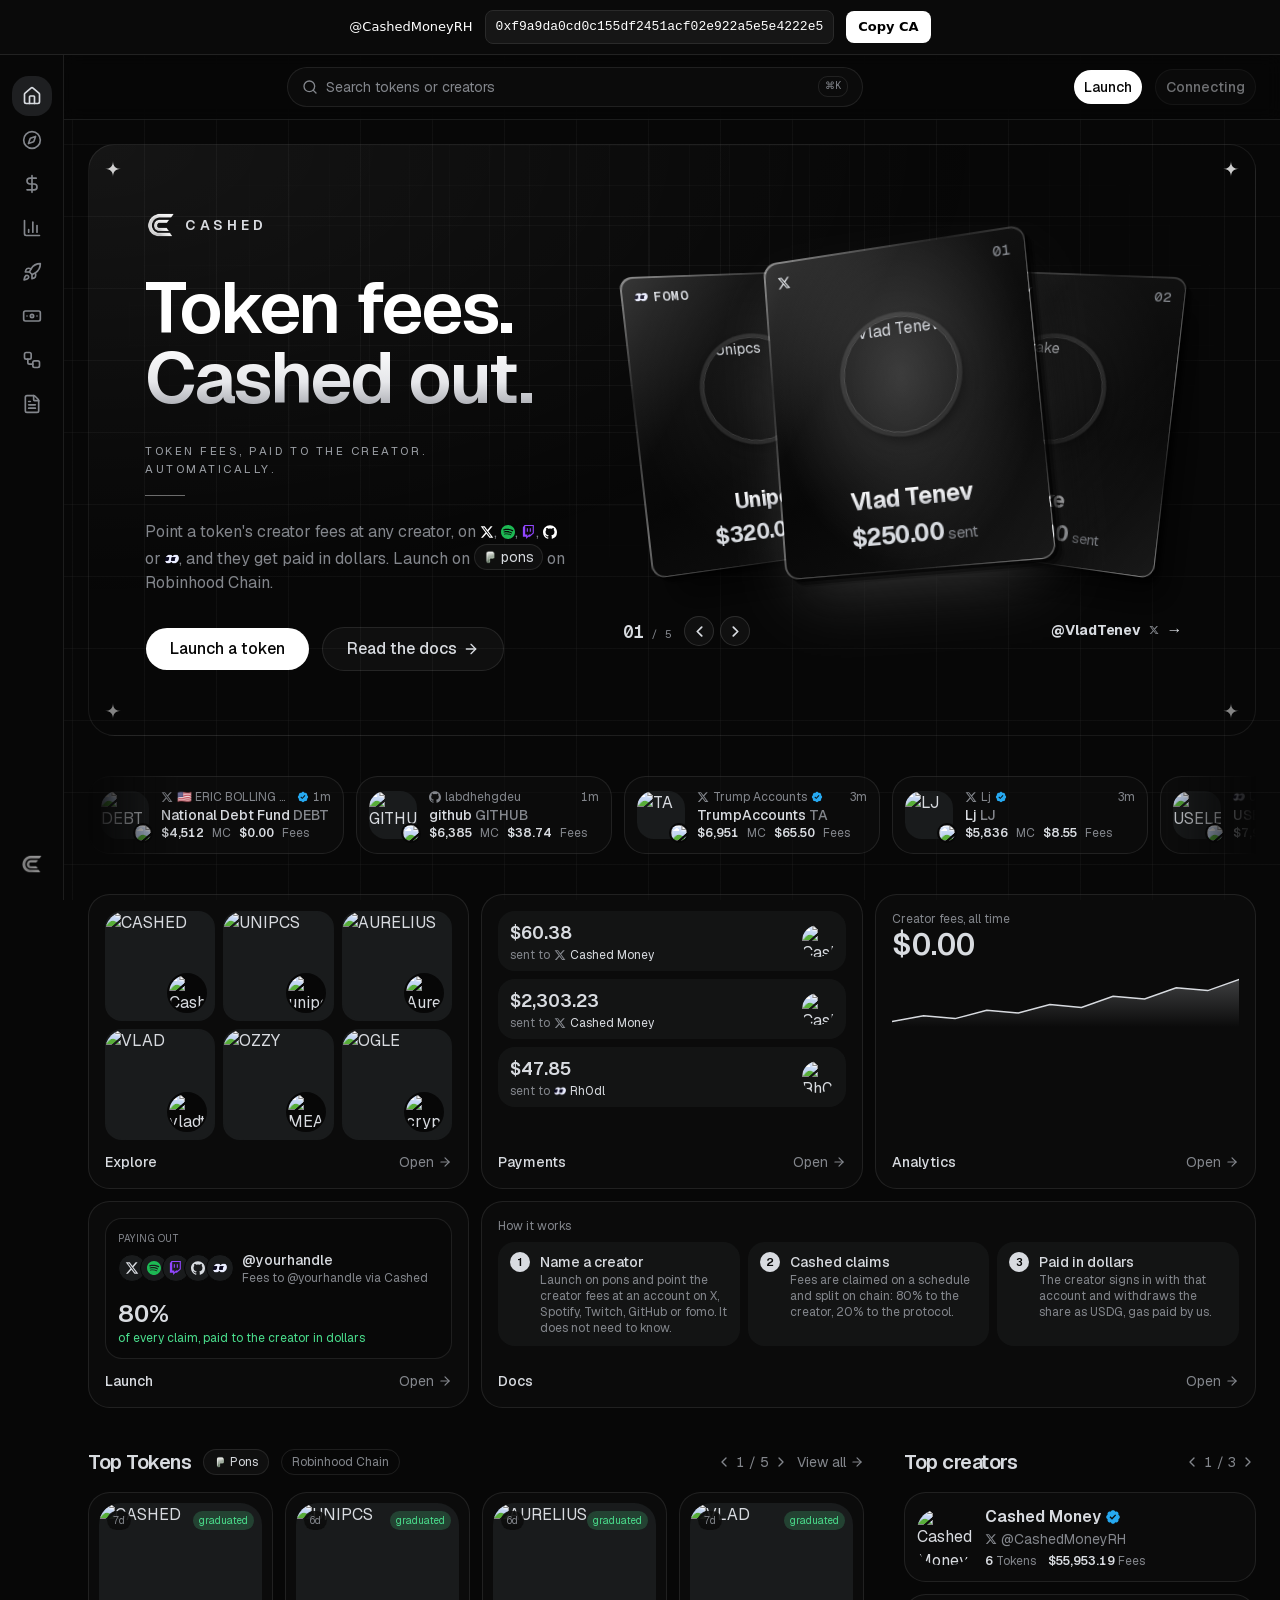
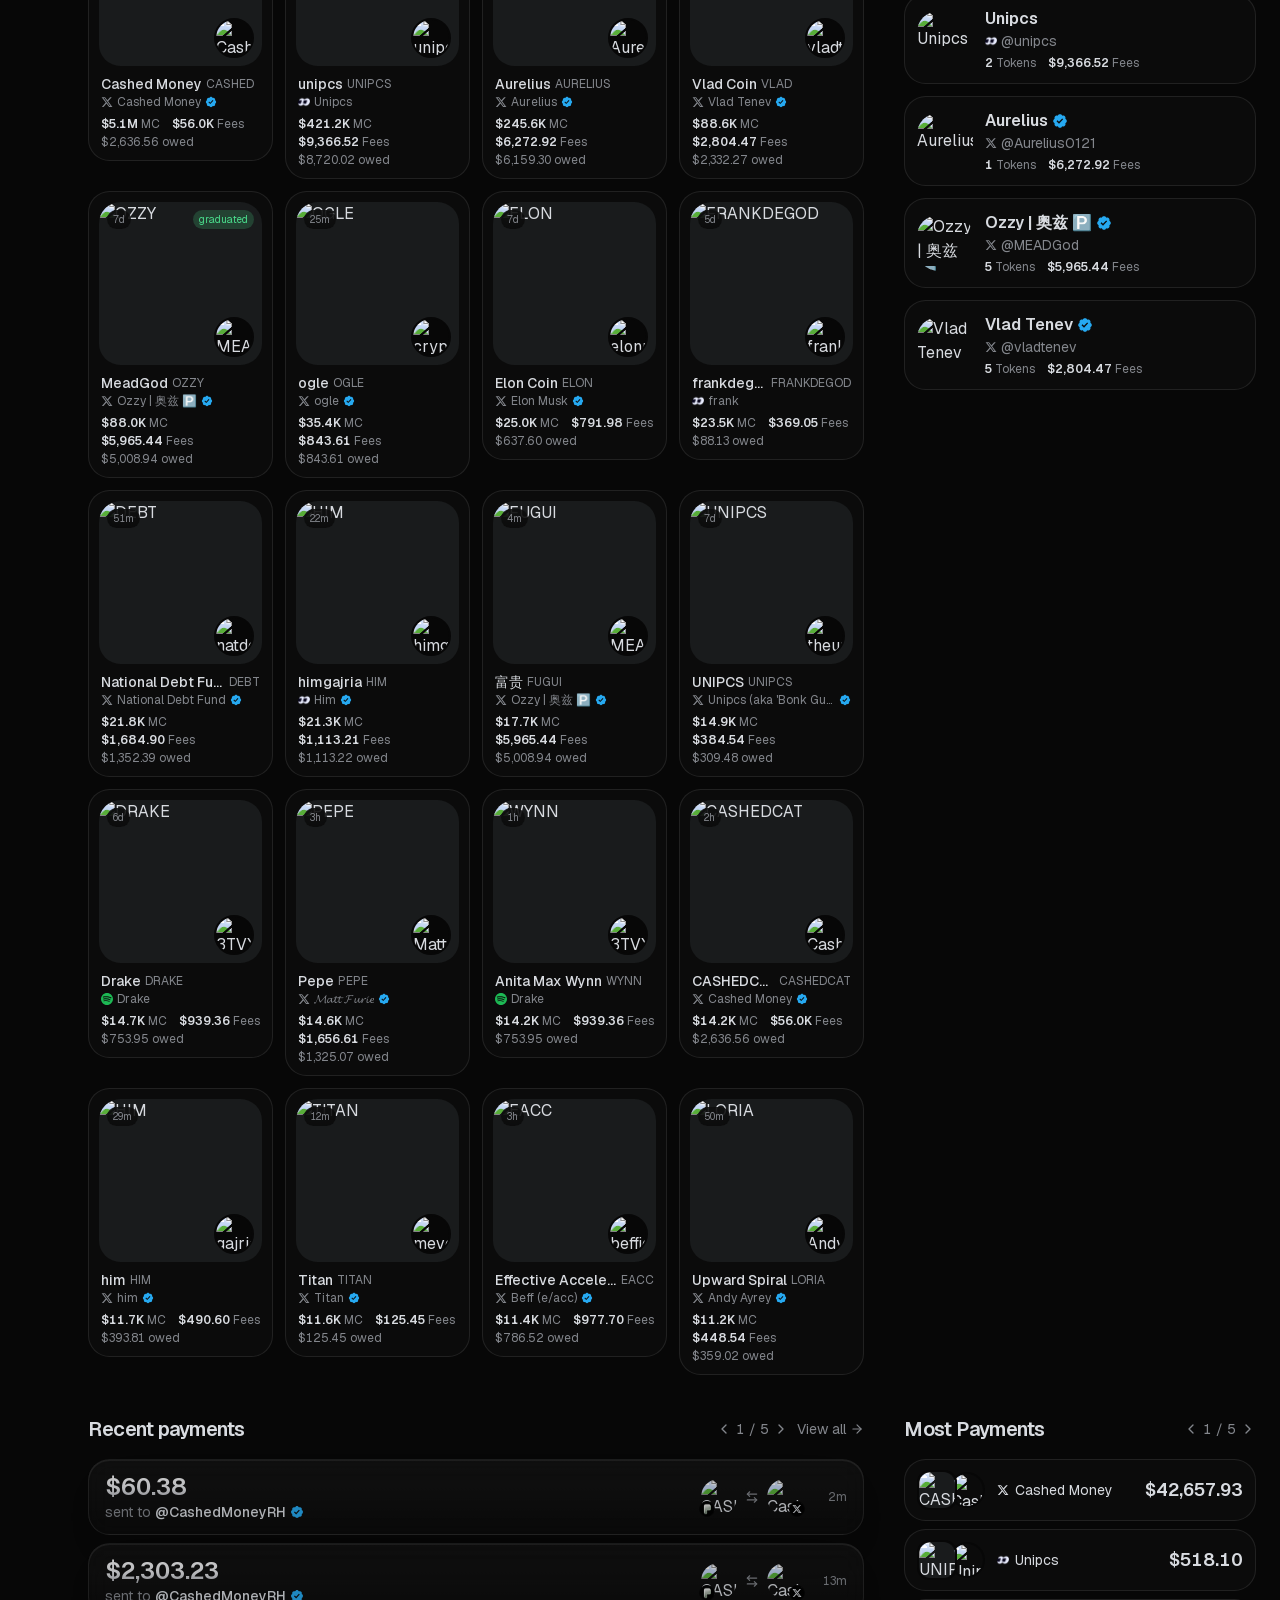
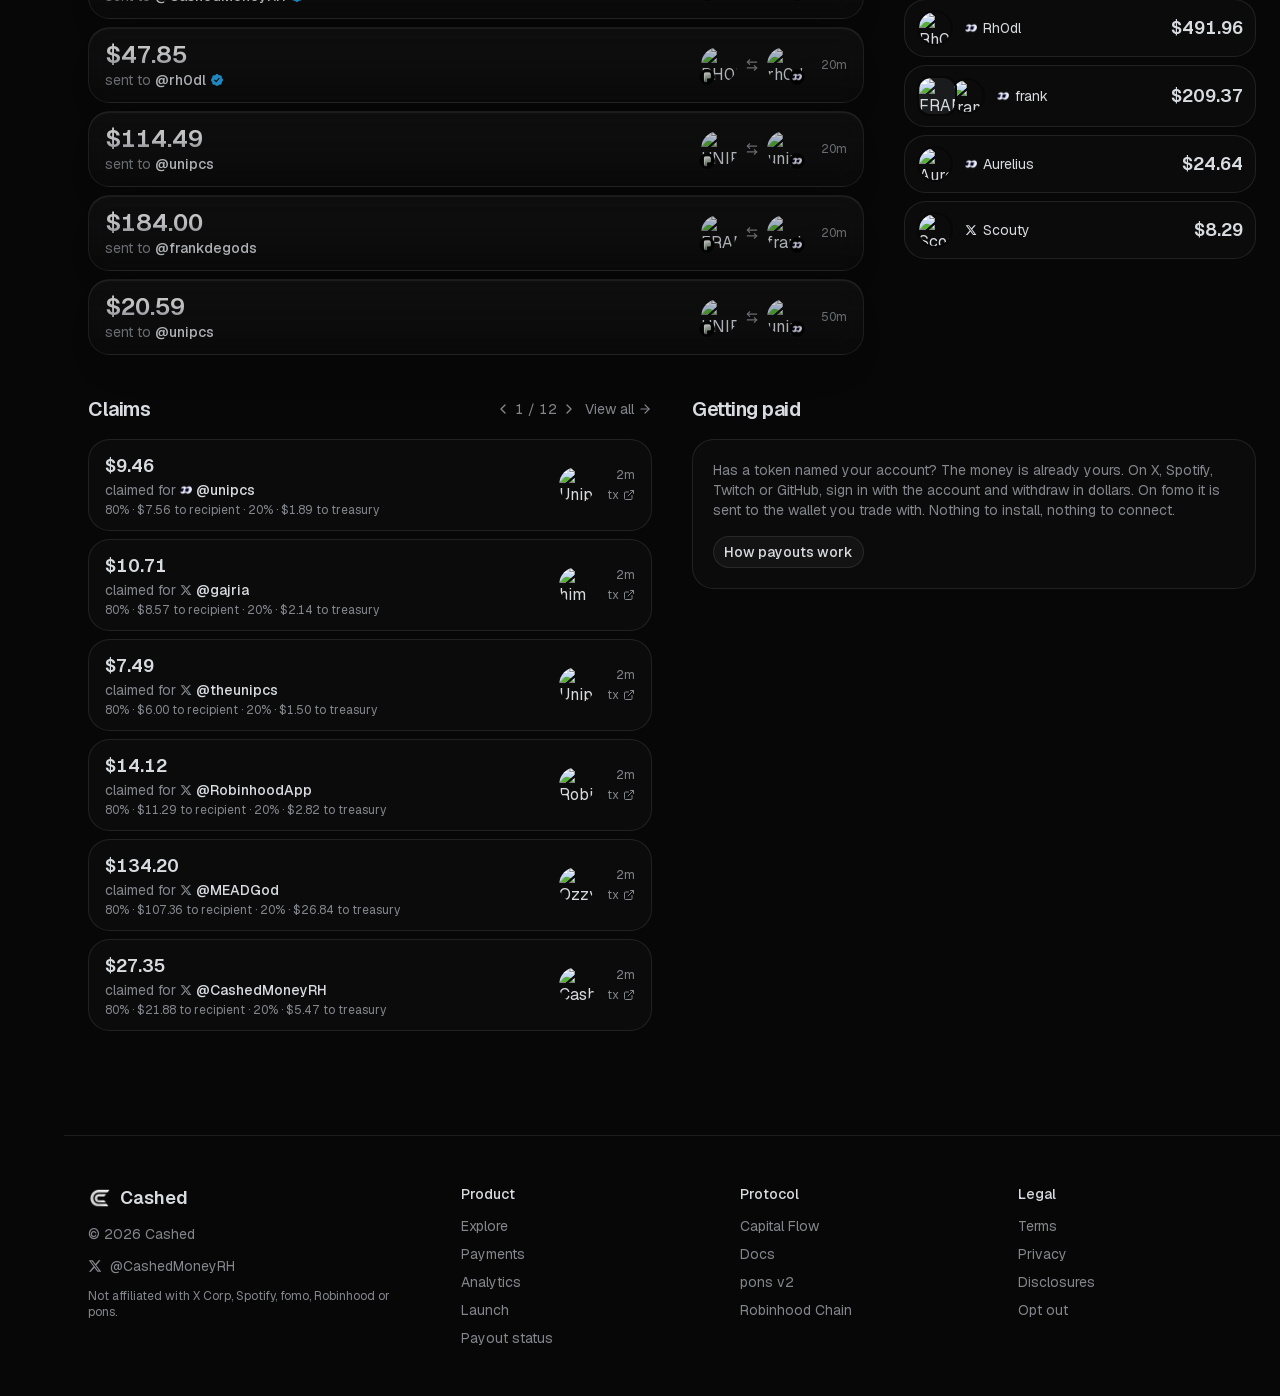
==== commit 2d332b02: "Show homepage hero by removing JS-only entrance opacity hides. Co-authored-by: Cursor <cursoragent@c" ====
--- a/index.html
+++ b/index.html
@@ -1,4 +1,4 @@
-<!DOCTYPE html><html data-dpl-id="dpl_JBxvJLaas8P9AHUe6HkGp45us8QY" lang="en" class="geist_f15bd114-module__7725RG__variable geist_mono_8d43a2aa-module__8Li5zG__variable dark h-full antialiased"><head><meta charSet="utf-8"/><meta name="viewport" content="width=device-width, initial-scale=1"/><link rel="preload" href="/logo-transparent.png" as="image"/><link rel="preload" as="image" href="/fomo.png"/><link rel="preload" as="image" href="/pons.png"/><link rel="stylesheet" href="/_next/static/immutable/chunks/390r2qn_w1hxb.css" data-precedence="next"/><link rel="stylesheet" href="/_next/static/immutable/chunks/3wxnf608zoqqo.css" data-precedence="next"/><link rel="preload" as="script" fetchPriority="low" href="/_next/static/immutable/chunks/0zz4iendek79o.js"/><link rel="preload" href="/logo.png" as="image"/><title>Cashed - Token fees. Cashed out.</title><meta name="description" content="Point a token&#x27;s creator fees at any creator, on X, Spotify, Twitch, GitHub or fomo, and they get paid in dollars. Launch on pons, Robinhood Chain."/><meta property="og:title" content="Cashed - Token fees. Cashed out."/><meta property="og:description" content="Point a token&#x27;s creator fees at any creator, on X, Spotify, Twitch, GitHub or fomo, and they get paid in dollars. Launch on pons, Robinhood Chain."/><meta property="og:site_name" content="Cashed"/><meta property="og:image" content="https://cashedmoney.world/og.png"/><meta property="og:image:width" content="1730"/><meta property="og:image:height" content="909"/><meta property="og:image:alt" content="Cashed - Token fees. Cashed out."/><meta property="og:type" content="website"/><meta name="twitter:card" content="summary_large_image"/><meta name="twitter:title" content="Cashed - Token fees. Cashed out."/><meta name="twitter:description" content="Point a token&#x27;s creator fees at any creator, on X, Spotify, Twitch, GitHub or fomo, and they get paid in dollars. Launch on pons, Robinhood Chain."/><meta name="twitter:image" content="https://cashedmoney.world/og.png"/><link rel="icon" href="/icon.png" sizes="192x192" type="image/png"/><link rel="apple-touch-icon" href="/apple-icon.png" sizes="180x180" type="image/png"/><meta name="next-size-adjust" content=""/></head><body class="flex min-h-full flex-col">
+<!DOCTYPE html><html data-dpl-id="dpl_JBxvJLaas8P9AHUe6HkGp45us8QY" lang="en" class="geist_f15bd114-module__7725RG__variable geist_mono_8d43a2aa-module__8Li5zG__variable dark h-full antialiased"><head><meta charSet="utf-8"/><meta name="viewport" content="width=device-width, initial-scale=1"/><link rel="preload" href="/logo-transparent.png" as="image"/><link rel="preload" as="image" href="/fomo.png"/><link rel="preload" as="image" href="/pons.png"/><link rel="stylesheet" href="/assets/static/immutable/chunks/390r2qn_w1hxb.css" data-precedence="next"/><link rel="stylesheet" href="/assets/static/immutable/chunks/3wxnf608zoqqo.css" data-precedence="next"/><link rel="preload" as="script" fetchPriority="low" href="/assets/static/immutable/chunks/0zz4iendek79o.js"/><link rel="preload" href="/logo.png" as="image"/><title>Cashed - Token fees. Cashed out.</title><meta name="description" content="Point a token&#x27;s creator fees at any creator, on X, Spotify, Twitch, GitHub or fomo, and they get paid in dollars. Launch on pons, Robinhood Chain."/><meta property="og:title" content="Cashed - Token fees. Cashed out."/><meta property="og:description" content="Point a token&#x27;s creator fees at any creator, on X, Spotify, Twitch, GitHub or fomo, and they get paid in dollars. Launch on pons, Robinhood Chain."/><meta property="og:site_name" content="Cashed"/><meta property="og:image" content="https://cashedmoney.world/og.png"/><meta property="og:image:width" content="1730"/><meta property="og:image:height" content="909"/><meta property="og:image:alt" content="Cashed - Token fees. Cashed out."/><meta property="og:type" content="website"/><meta name="twitter:card" content="summary_large_image"/><meta name="twitter:title" content="Cashed - Token fees. Cashed out."/><meta name="twitter:description" content="Point a token&#x27;s creator fees at any creator, on X, Spotify, Twitch, GitHub or fomo, and they get paid in dollars. Launch on pons, Robinhood Chain."/><meta name="twitter:image" content="https://cashedmoney.world/og.png"/><link rel="icon" href="/icon.png" sizes="192x192" type="image/png"/><link rel="apple-touch-icon" href="/apple-icon.png" sizes="180x180" type="image/png"/><meta name="next-size-adjust" content=""/></head><body class="flex min-h-full flex-col">
 <style id="ca-bar-style">
 .ca-bar{position:sticky;top:0;z-index:9999;display:flex;align-items:center;justify-content:center;gap:12px;flex-wrap:wrap;padding:10px 16px;background:#0a0a0a;border-bottom:1px solid #222;font-family:ui-sans-serif,system-ui,sans-serif;color:#fff;font-size:13px}
 .ca-bar a{color:#fff;text-decoration:none}
@@ -24,4 +24,4 @@
   if(a)a.addEventListener("click",copy);
 })();
 </script>
-<div hidden=""><!--$--><!--/$--></div><div class="min-h-dvh md:pl-16"><aside class="fixed inset-y-0 left-0 z-40 hidden w-16 flex-col items-center border-r border-border bg-sidebar py-4 md:flex"><a aria-label="Cashed home" class="mb-6" href="/"><img src="/logo-transparent.png" alt="" aria-hidden="true" class="object-contain size-9" draggable="false"/></a><nav class="flex flex-col gap-1"><a aria-label="Home" aria-current="page" class="flex size-10 items-center justify-center rounded-xl transition-colors hover:bg-accent hover:text-foreground bg-accent text-foreground" data-state="closed" data-slot="tooltip-trigger" href="/"><svg xmlns="http://www.w3.org/2000/svg" width="24" height="24" viewBox="0 0 24 24" fill="none" stroke="currentColor" stroke-width="2" stroke-linecap="round" stroke-linejoin="round" class="lucide lucide-house lucide-home size-5" aria-hidden="true"><path d="M15 21v-8a1 1 0 0 0-1-1h-4a1 1 0 0 0-1 1v8"></path><path d="M3 10a2 2 0 0 1 .709-1.528l7-6a2 2 0 0 1 2.582 0l7 6A2 2 0 0 1 21 10v9a2 2 0 0 1-2 2H5a2 2 0 0 1-2-2z"></path></svg></a><a aria-label="Explore" class="flex size-10 items-center justify-center rounded-xl text-muted-foreground transition-colors hover:bg-accent hover:text-foreground" data-state="closed" data-slot="tooltip-trigger" href="/explore"><svg xmlns="http://www.w3.org/2000/svg" width="24" height="24" viewBox="0 0 24 24" fill="none" stroke="currentColor" stroke-width="2" stroke-linecap="round" stroke-linejoin="round" class="lucide lucide-compass size-5" aria-hidden="true"><circle cx="12" cy="12" r="10"></circle><path d="m16.24 7.76-1.804 5.411a2 2 0 0 1-1.265 1.265L7.76 16.24l1.804-5.411a2 2 0 0 1 1.265-1.265z"></path></svg></a><a aria-label="Payments" class="flex size-10 items-center justify-center rounded-xl text-muted-foreground transition-colors hover:bg-accent hover:text-foreground" data-state="closed" data-slot="tooltip-trigger" href="/payments"><svg xmlns="http://www.w3.org/2000/svg" width="24" height="24" viewBox="0 0 24 24" fill="none" stroke="currentColor" stroke-width="2" stroke-linecap="round" stroke-linejoin="round" class="lucide lucide-dollar-sign size-5" aria-hidden="true"><line x1="12" x2="12" y1="2" y2="22"></line><path d="M17 5H9.5a3.5 3.5 0 0 0 0 7h5a3.5 3.5 0 0 1 0 7H6"></path></svg></a><a aria-label="Analytics" class="flex size-10 items-center justify-center rounded-xl text-muted-foreground transition-colors hover:bg-accent hover:text-foreground" data-state="closed" data-slot="tooltip-trigger" href="/analytics"><svg xmlns="http://www.w3.org/2000/svg" width="24" height="24" viewBox="0 0 24 24" fill="none" stroke="currentColor" stroke-width="2" stroke-linecap="round" stroke-linejoin="round" class="lucide lucide-chart-column lucide-bar-chart-3 size-5" aria-hidden="true"><path d="M3 3v16a2 2 0 0 0 2 2h16"></path><path d="M18 17V9"></path><path d="M13 17V5"></path><path d="M8 17v-3"></path></svg></a><a aria-label="Launch" class="flex size-10 items-center justify-center rounded-xl text-muted-foreground transition-colors hover:bg-accent hover:text-foreground" data-state="closed" data-slot="tooltip-trigger" href="/launch"><svg xmlns="http://www.w3.org/2000/svg" width="24" height="24" viewBox="0 0 24 24" fill="none" stroke="currentColor" stroke-width="2" stroke-linecap="round" stroke-linejoin="round" class="lucide lucide-rocket size-5" aria-hidden="true"><path d="M12 15v5s3.03-.55 4-2c1.08-1.62 0-5 0-5"></path><path d="M4.5 16.5c-1.5 1.26-2 5-2 5s3.74-.5 5-2c.71-.84.7-2.13-.09-2.91a2.18 2.18 0 0 0-2.91-.09"></path><path d="M9 12a22 22 0 0 1 2-3.95A12.88 12.88 0 0 1 22 2c0 2.72-.78 7.5-6 11a22.4 22.4 0 0 1-4 2z"></path><path d="M9 12H4s.55-3.03 2-4c1.62-1.08 5 .05 5 .05"></path></svg></a><a aria-label="Claim" class="flex size-10 items-center justify-center rounded-xl text-muted-foreground transition-colors hover:bg-accent hover:text-foreground" data-state="closed" data-slot="tooltip-trigger" href="/claim"><svg xmlns="http://www.w3.org/2000/svg" width="24" height="24" viewBox="0 0 24 24" fill="none" stroke="currentColor" stroke-width="2" stroke-linecap="round" stroke-linejoin="round" class="lucide lucide-banknote size-5" aria-hidden="true"><rect width="20" height="12" x="2" y="6" rx="2"></rect><circle cx="12" cy="12" r="2"></circle><path d="M6 12h.01M18 12h.01"></path></svg></a><a aria-label="Capital Flow" class="flex size-10 items-center justify-center rounded-xl text-muted-foreground transition-colors hover:bg-accent hover:text-foreground" data-state="closed" data-slot="tooltip-trigger" href="/capital-flow"><svg xmlns="http://www.w3.org/2000/svg" width="24" height="24" viewBox="0 0 24 24" fill="none" stroke="currentColor" stroke-width="2" stroke-linecap="round" stroke-linejoin="round" class="lucide lucide-workflow size-5" aria-hidden="true"><rect width="8" height="8" x="3" y="3" rx="2"></rect><path d="M7 11v4a2 2 0 0 0 2 2h4"></path><rect width="8" height="8" x="13" y="13" rx="2"></rect></svg></a><a aria-label="Docs" class="flex size-10 items-center justify-center rounded-xl text-muted-foreground transition-colors hover:bg-accent hover:text-foreground" data-state="closed" data-slot="tooltip-trigger" href="/docs"><svg xmlns="http://www.w3.org/2000/svg" width="24" height="24" viewBox="0 0 24 24" fill="none" stroke="currentColor" stroke-width="2" stroke-linecap="round" stroke-linejoin="round" class="lucide lucide-file-text size-5" aria-hidden="true"><path d="M6 22a2 2 0 0 1-2-2V4a2 2 0 0 1 2-2h8a2.4 2.4 0 0 1 1.704.706l3.588 3.588A2.4 2.4 0 0 1 20 8v12a2 2 0 0 1-2 2z"></path><path d="M14 2v5a1 1 0 0 0 1 1h5"></path><path d="M10 9H8"></path><path d="M16 13H8"></path><path d="M16 17H8"></path></svg></a></nav><a href="https://x.com/CashedMoneyRH" target="_blank" rel="noreferrer" class="mt-auto flex size-10 items-center justify-center rounded-xl opacity-60 transition-opacity hover:opacity-100" aria-label="Cashed on X"><img src="/logo-transparent.png" alt="" aria-hidden="true" class="object-contain size-6" draggable="false"/></a></aside><nav class="fixed inset-x-0 bottom-0 z-40 flex justify-around border-t border-border bg-background/95 backdrop-blur md:hidden" style="padding-bottom:env(safe-area-inset-bottom, 0px)" aria-label="Primary"><a aria-label="Home" aria-current="page" class="flex min-w-0 flex-1 flex-col items-center gap-1 py-2 text-[10px] text-foreground" href="/"><svg xmlns="http://www.w3.org/2000/svg" width="24" height="24" viewBox="0 0 24 24" fill="none" stroke="currentColor" stroke-width="2" stroke-linecap="round" stroke-linejoin="round" class="lucide lucide-house lucide-home size-5" aria-hidden="true"><path d="M15 21v-8a1 1 0 0 0-1-1h-4a1 1 0 0 0-1 1v8"></path><path d="M3 10a2 2 0 0 1 .709-1.528l7-6a2 2 0 0 1 2.582 0l7 6A2 2 0 0 1 21 10v9a2 2 0 0 1-2 2H5a2 2 0 0 1-2-2z"></path></svg>Home</a><a aria-label="Explore" class="flex min-w-0 flex-1 flex-col items-center gap-1 py-2 text-[10px] text-muted-foreground" href="/explore"><svg xmlns="http://www.w3.org/2000/svg" width="24" height="24" viewBox="0 0 24 24" fill="none" stroke="currentColor" stroke-width="2" stroke-linecap="round" stroke-linejoin="round" class="lucide lucide-compass size-5" aria-hidden="true"><circle cx="12" cy="12" r="10"></circle><path d="m16.24 7.76-1.804 5.411a2 2 0 0 1-1.265 1.265L7.76 16.24l1.804-5.411a2 2 0 0 1 1.265-1.265z"></path></svg>Explore</a><a aria-label="Payments" class="flex min-w-0 flex-1 flex-col items-center gap-1 py-2 text-[10px] text-muted-foreground" href="/payments"><svg xmlns="http://www.w3.org/2000/svg" width="24" height="24" viewBox="0 0 24 24" fill="none" stroke="currentColor" stroke-width="2" stroke-linecap="round" stroke-linejoin="round" class="lucide lucide-dollar-sign size-5" aria-hidden="true"><line x1="12" x2="12" y1="2" y2="22"></line><path d="M17 5H9.5a3.5 3.5 0 0 0 0 7h5a3.5 3.5 0 0 1 0 7H6"></path></svg>Payments</a><a aria-label="Launch" class="flex min-w-0 flex-1 flex-col items-center gap-1 py-2 text-[10px] text-muted-foreground" href="/launch"><svg xmlns="http://www.w3.org/2000/svg" width="24" height="24" viewBox="0 0 24 24" fill="none" stroke="currentColor" stroke-width="2" stroke-linecap="round" stroke-linejoin="round" class="lucide lucide-rocket size-5" aria-hidden="true"><path d="M12 15v5s3.03-.55 4-2c1.08-1.62 0-5 0-5"></path><path d="M4.5 16.5c-1.5 1.26-2 5-2 5s3.74-.5 5-2c.71-.84.7-2.13-.09-2.91a2.18 2.18 0 0 0-2.91-.09"></path><path d="M9 12a22 22 0 0 1 2-3.95A12.88 12.88 0 0 1 22 2c0 2.72-.78 7.5-6 11a22.4 22.4 0 0 1-4 2z"></path><path d="M9 12H4s.55-3.03 2-4c1.62-1.08 5 .05 5 .05"></path></svg>Launch</a><a aria-label="Claim" class="flex min-w-0 flex-1 flex-col items-center gap-1 py-2 text-[10px] text-muted-foreground" href="/claim"><svg xmlns="http://www.w3.org/2000/svg" width="24" height="24" viewBox="0 0 24 24" fill="none" stroke="currentColor" stroke-width="2" stroke-linecap="round" stroke-linejoin="round" class="lucide lucide-banknote size-5" aria-hidden="true"><rect width="20" height="12" x="2" y="6" rx="2"></rect><circle cx="12" cy="12" r="2"></circle><path d="M6 12h.01M18 12h.01"></path></svg>Claim</a></nav><header class="sticky z-30 border-b border-border bg-background/85 backdrop-blur" style="top:env(safe-area-inset-top, 0px)"><div class="mx-auto flex h-16 max-w-7xl items-center gap-3 px-4 sm:px-6"><a class="flex items-center gap-2 md:hidden" aria-label="Cashed home" href="/"><img src="/logo-transparent.png" alt="" aria-hidden="true" class="object-contain size-8" draggable="false"/></a><div class="relative min-w-0 flex-1 md:mx-auto md:max-w-xl"><label class="flex h-10 items-center gap-2 rounded-full border border-border bg-card/60 px-3.5 text-sm text-muted-foreground focus-within:border-foreground/40"><svg xmlns="http://www.w3.org/2000/svg" width="24" height="24" viewBox="0 0 24 24" fill="none" stroke="currentColor" stroke-width="2" stroke-linecap="round" stroke-linejoin="round" class="lucide lucide-search size-4 shrink-0" aria-hidden="true"><path d="m21 21-4.34-4.34"></path><circle cx="11" cy="11" r="8"></circle></svg><input placeholder="Search tokens or creators" aria-label="Search" class="min-w-0 flex-1 bg-transparent text-foreground outline-none placeholder:text-muted-foreground" value=""/><kbd class="hidden rounded-md border border-border px-1.5 py-0.5 text-[10px] sm:inline">⌘K</kbd></label></div><a data-slot="button" data-variant="default" data-size="lg" class="group/button shrink-0 items-center justify-center border border-transparent bg-clip-padding text-sm font-medium whitespace-nowrap transition-all outline-none select-none focus-visible:border-ring focus-visible:ring-3 focus-visible:ring-ring/50 active:not-aria-[haspopup]:translate-y-px disabled:pointer-events-none disabled:opacity-50 aria-invalid:border-destructive aria-invalid:ring-3 aria-invalid:ring-destructive/20 dark:aria-invalid:border-destructive/50 dark:aria-invalid:ring-destructive/40 [&amp;_svg]:pointer-events-none [&amp;_svg]:shrink-0 [&amp;_svg:not([class*=&#x27;size-&#x27;])]:size-4 bg-primary text-primary-foreground hover:bg-primary/80 h-9 gap-1.5 px-2.5 has-data-[icon=inline-end]:pr-2 has-data-[icon=inline-start]:pl-2 hidden rounded-full sm:inline-flex" href="/launch">Launch</a><button data-slot="button" data-variant="outline" data-size="lg" class="group/button inline-flex shrink-0 items-center justify-center border bg-clip-padding text-sm font-medium whitespace-nowrap transition-all outline-none select-none focus-visible:border-ring focus-visible:ring-3 focus-visible:ring-ring/50 active:not-aria-[haspopup]:translate-y-px disabled:pointer-events-none disabled:opacity-50 aria-invalid:border-destructive aria-invalid:ring-3 aria-invalid:ring-destructive/20 dark:aria-invalid:border-destructive/50 dark:aria-invalid:ring-destructive/40 [&amp;_svg]:pointer-events-none [&amp;_svg]:shrink-0 [&amp;_svg:not([class*=&#x27;size-&#x27;])]:size-4 border-border bg-background hover:bg-muted hover:text-foreground aria-expanded:bg-muted aria-expanded:text-foreground dark:border-input dark:bg-input/30 dark:hover:bg-input/50 h-9 gap-1.5 px-2.5 has-data-[icon=inline-end]:pr-2 has-data-[icon=inline-start]:pl-2 rounded-full" disabled="">Connecting</button></div></header><main class="mx-auto w-full max-w-7xl px-4 pt-6 pb-24 sm:px-6 md:pb-10"><div class="space-y-10"><section class="relative isolate overflow-hidden rounded-3xl border border-border/80 bg-[radial-gradient(ellipse_at_top_left,oklch(1_0_0/6%),transparent_55%)] px-6 py-12 sm:px-10 sm:py-16 lg:px-14"><div class="grid-fade pointer-events-none absolute inset-0 -z-10" aria-hidden="true"></div><svg viewBox="0 0 24 24" aria-hidden="true" class="text-white absolute left-4 top-4 size-4 opacity-80"><path d="M12 0 C12 8 16 12 24 12 C16 12 12 16 12 24 C12 16 8 12 0 12 C8 12 12 8 12 0Z" fill="currentColor"></path></svg><svg viewBox="0 0 24 24" aria-hidden="true" class="text-white absolute right-4 top-4 size-4 opacity-80"><path d="M12 0 C12 8 16 12 24 12 C16 12 12 16 12 24 C12 16 8 12 0 12 C8 12 12 8 12 0Z" fill="currentColor"></path></svg><svg viewBox="0 0 24 24" aria-hidden="true" class="text-white absolute bottom-4 left-4 size-4 opacity-50"><path d="M12 0 C12 8 16 12 24 12 C16 12 12 16 12 24 C12 16 8 12 0 12 C8 12 12 8 12 0Z" fill="currentColor"></path></svg><svg viewBox="0 0 24 24" aria-hidden="true" class="text-white absolute bottom-4 right-4 size-4 opacity-50"><path d="M12 0 C12 8 16 12 24 12 C16 12 12 16 12 24 C12 16 8 12 0 12 C8 12 12 8 12 0Z" fill="currentColor"></path></svg><div class="grid items-center gap-10 lg:grid-cols-[1fr_1.1fr] xl:grid-cols-[1fr_1.4fr]"><div class="min-w-0"><div class="flex items-center gap-2" style="opacity:0;transform:translateY(10px)"><img src="/logo-transparent.png" alt="" aria-hidden="true" class="object-contain size-8" draggable="false"/><span class="text-sm font-semibold tracking-[0.28em] uppercase">Cashed</span></div><h1 class="mt-8 text-balance text-5xl font-semibold leading-[0.98] tracking-[-0.03em] sm:text-6xl xl:text-7xl" style="opacity:0;transform:translateY(16px)"><span class="block text-white">Token fees<!-- -->.</span><span class="chrome-text block">Cashed out.</span></h1><p class="eyebrow mt-7 max-w-sm leading-relaxed" style="opacity:0;transform:translateY(12px)"><span class="block">Token fees, paid to the creator.</span><span class="block">Automatically.</span></p><div class="mt-4 h-px w-10 bg-white/40" aria-hidden="true"></div><p class="mt-6 max-w-md text-base text-muted-foreground" style="opacity:0;transform:translateY(12px)">Point a token&#x27;s creator fees at any creator, on <svg viewBox="0 0 24 24" aria-hidden="true" class="fill-current inline size-3.5 align-[-2px] text-white"><path d="M18.244 2.25h3.308l-7.227 8.26 8.502 11.24H16.17l-5.214-6.817L4.99 21.75H1.68l7.73-8.835L1.254 2.25H8.08l4.713 6.231zm-1.161 17.52h1.833L7.084 4.126H5.117z"></path></svg>, <svg viewBox="0 0 24 24" aria-hidden="true" class="fill-current inline size-3.5 align-[-2px]" style="color:#1DB954"><path d="M12 0C5.4 0 0 5.4 0 12s5.4 12 12 12 12-5.4 12-12S18.66 0 12 0zm5.5 17.3a.75.75 0 0 1-1.03.25c-2.82-1.72-6.37-2.11-10.55-1.16a.75.75 0 1 1-.33-1.46c4.57-1.05 8.5-.6 11.65 1.33.36.22.47.68.26 1.04zm1.47-3.27a.94.94 0 0 1-1.29.31c-3.23-1.98-8.15-2.56-11.97-1.4a.94.94 0 1 1-.54-1.79c4.36-1.32 9.78-.68 13.49 1.6.44.27.58.85.31 1.28zm.13-3.4C15.24 8.33 8.9 8.12 5.2 9.24a1.12 1.12 0 1 1-.65-2.15c4.25-1.29 11.31-1.04 15.77 1.61a1.12 1.12 0 0 1-1.15 1.93z"></path></svg>, <svg viewBox="0 0 24 24" aria-hidden="true" class="fill-current inline size-3.5 align-[-2px]" style="color:#9146FF"><path d="M4.3 0 1.5 3.7v16.6h5.6V24l3.7-3.7h2.8L20.3 14V0zm14.1 13.1-3.2 3.2H12l-2.8 2.8v-2.8H5.5V1.9h12.9zM15.2 5.5v6.2h-1.9V5.5zm-5.1 0v6.2H8.2V5.5z"></path></svg>, <svg viewBox="0 .5 24 23.4" aria-hidden="true" class="fill-current inline size-3.5 align-[-2px] text-white"><path d="M12 .5C5.37.5 0 5.87 0 12.5c0 5.3 3.44 9.8 8.2 11.39.6.11.82-.26.82-.58v-2.03c-3.34.73-4.04-1.61-4.04-1.61-.55-1.39-1.34-1.76-1.34-1.76-1.09-.75.08-.73.08-.73 1.2.08 1.84 1.24 1.84 1.24 1.07 1.84 2.81 1.31 3.5 1 .11-.78.42-1.31.76-1.61-2.67-.3-5.47-1.34-5.47-5.96 0-1.32.47-2.39 1.24-3.23-.12-.3-.54-1.53.12-3.18 0 0 1.01-.32 3.3 1.23a11.5 11.5 0 0 1 6.01 0c2.29-1.55 3.3-1.23 3.3-1.23.66 1.65.24 2.88.12 3.18.77.84 1.24 1.91 1.24 3.23 0 4.63-2.81 5.65-5.49 5.95.43.37.82 1.1.82 2.22v3.29c0 .32.22.7.83.58A12.01 12.01 0 0 0 24 12.5C24 5.87 18.63.5 12 .5z"></path></svg> or <img src="/fomo.png" alt="fomo" class="object-contain inline size-3.5 align-[-2px]"/>, and they get paid in dollars. Launch on<!-- --> <span class="inline-flex items-center gap-1 rounded-full border border-border bg-card px-2 py-0.5 text-sm text-foreground"><img src="/pons.png" alt="pons" class="rounded-[22%] object-contain size-3.5"/> pons</span> <!-- -->on Robinhood Chain.</p><div class="mt-8 flex flex-wrap items-center gap-3" style="opacity:0;transform:translateY(12px)"><a data-slot="button" data-variant="default" data-size="lg" class="group/button inline-flex shrink-0 items-center justify-center border border-transparent bg-clip-padding font-medium whitespace-nowrap transition-all outline-none select-none focus-visible:border-ring focus-visible:ring-3 focus-visible:ring-ring/50 active:not-aria-[haspopup]:translate-y-px disabled:pointer-events-none disabled:opacity-50 aria-invalid:border-destructive aria-invalid:ring-3 aria-invalid:ring-destructive/20 dark:aria-invalid:border-destructive/50 dark:aria-invalid:ring-destructive/40 [&amp;_svg]:pointer-events-none [&amp;_svg]:shrink-0 [&amp;_svg:not([class*=&#x27;size-&#x27;])]:size-4 bg-primary text-primary-foreground hover:bg-primary/80 gap-1.5 has-data-[icon=inline-end]:pr-2 has-data-[icon=inline-start]:pl-2 h-11 rounded-full px-6 text-base" href="/launch">Launch a token</a><a data-slot="button" data-variant="outline" data-size="lg" class="group/button inline-flex shrink-0 items-center justify-center border bg-clip-padding font-medium whitespace-nowrap transition-all outline-none select-none focus-visible:border-ring focus-visible:ring-3 focus-visible:ring-ring/50 active:not-aria-[haspopup]:translate-y-px disabled:pointer-events-none disabled:opacity-50 aria-invalid:border-destructive aria-invalid:ring-3 aria-invalid:ring-destructive/20 dark:aria-invalid:border-destructive/50 dark:aria-invalid:ring-destructive/40 [&amp;_svg]:pointer-events-none [&amp;_svg]:shrink-0 [&amp;_svg:not([class*=&#x27;size-&#x27;])]:size-4 border-border bg-background hover:bg-muted hover:text-foreground aria-expanded:bg-muted aria-expanded:text-foreground dark:border-input dark:bg-input/30 dark:hover:bg-input/50 gap-1.5 has-data-[icon=inline-end]:pr-2 has-data-[icon=inline-start]:pl-2 h-11 rounded-full px-6 text-base" href="/docs">Read the docs <svg xmlns="http://www.w3.org/2000/svg" width="24" height="24" viewBox="0 0 24 24" fill="none" stroke="currentColor" stroke-width="2" stroke-linecap="round" stroke-linejoin="round" class="lucide lucide-arrow-right size-4" aria-hidden="true"><path d="M5 12h14"></path><path d="m12 5 7 7-7 7"></path></svg></a></div></div><div class="creator-stage-wrap relative -mx-6 min-w-0 sm:-mx-10 lg:mx-0" style="opacity:0;transform:translateY(16px)"><div class="creator-stage"><div class="stage-floor"><div aria-label="Creators paid through Cashed" aria-roledescription="carousel" class="stage-depth" data-window="2" role="group"><button aria-hidden="false" aria-label="Show @VladTenev" aria-pressed="true" class="stage-card" data-offset="0" tabindex="0" type="button"><span aria-hidden="true" class="stage-card-body"><span class="stage-card-face"><span class="stage-card-top"><span class="inline-flex items-center gap-1.5"><svg viewBox="0 0 24 24" aria-hidden="true" class="fill-current size-3.5"><path d="M18.244 2.25h3.308l-7.227 8.26 8.502 11.24H16.17l-5.214-6.817L4.99 21.75H1.68l7.73-8.835L1.254 2.25H8.08l4.713 6.231zm-1.161 17.52h1.833L7.084 4.126H5.117z"></path></svg> </span><span>01</span></span><span class="stage-card-emblem"><img src="https://unavatar.io/x/VladTenev" alt="Vlad Tenev" class="object-cover stage-avatar" loading="lazy" referrerPolicy="no-referrer"/></span><span class="stage-card-foot"><strong>Vlad Tenev</strong><span><b class="tabular">$250.00</b> sent</span></span></span></span></button><button aria-hidden="false" aria-label="Show Drake" aria-pressed="false" class="stage-card" data-offset="1" tabindex="0" type="button"><span aria-hidden="true" class="stage-card-body"><span class="stage-card-face"><span class="stage-card-top"><span class="inline-flex items-center gap-1.5"><svg viewBox="0 0 24 24" aria-hidden="true" class="fill-current size-3.5" style="color:#1DB954"><path d="M12 0C5.4 0 0 5.4 0 12s5.4 12 12 12 12-5.4 12-12S18.66 0 12 0zm5.5 17.3a.75.75 0 0 1-1.03.25c-2.82-1.72-6.37-2.11-10.55-1.16a.75.75 0 1 1-.33-1.46c4.57-1.05 8.5-.6 11.65 1.33.36.22.47.68.26 1.04zm1.47-3.27a.94.94 0 0 1-1.29.31c-3.23-1.98-8.15-2.56-11.97-1.4a.94.94 0 1 1-.54-1.79c4.36-1.32 9.78-.68 13.49 1.6.44.27.58.85.31 1.28zm.13-3.4C15.24 8.33 8.9 8.12 5.2 9.24a1.12 1.12 0 1 1-.65-2.15c4.25-1.29 11.31-1.04 15.77 1.61a1.12 1.12 0 0 1-1.15 1.93z"></path></svg> <!-- -->Spotify</span><span>02</span></span><span class="stage-card-emblem"><img src="https://i.scdn.co/image/ab6761610000e5eb4293385d324db8558179afd9" alt="Drake" class="object-cover stage-avatar" loading="lazy" referrerPolicy="no-referrer"/></span><span class="stage-card-foot"><strong>Drake</strong><span><b class="tabular">$1,000.00</b> sent</span></span></span></span></button><button aria-hidden="false" aria-label="Show @kaicenat" aria-pressed="false" class="stage-card" data-offset="2" tabindex="0" type="button"><span aria-hidden="true" class="stage-card-body"><span class="stage-card-face"><span class="stage-card-top"><span class="inline-flex items-center gap-1.5"><svg viewBox="0 0 24 24" aria-hidden="true" class="fill-current size-3.5" style="color:#9146FF"><path d="M4.3 0 1.5 3.7v16.6h5.6V24l3.7-3.7h2.8L20.3 14V0zm14.1 13.1-3.2 3.2H12l-2.8 2.8v-2.8H5.5V1.9h12.9zM15.2 5.5v6.2h-1.9V5.5zm-5.1 0v6.2H8.2V5.5z"></path></svg> <!-- -->Twitch</span><span>03</span></span><span class="stage-card-emblem"><img src="https://static-cdn.jtvnw.net/jtv_user_pictures/bf6a04cf-3f44-4986-8eed-5c36bfad542b-profile_image-300x300.png" alt="KaiCenat" class="object-cover stage-avatar" loading="lazy" referrerPolicy="no-referrer"/></span><span class="stage-card-foot"><strong>KaiCenat</strong><span><b class="tabular">$640.00</b> sent</span></span></span></span></button><button aria-hidden="true" aria-label="Show @vbuterin" aria-pressed="false" class="stage-card" data-offset="3" tabindex="-1" type="button"><span aria-hidden="true" class="stage-card-body"><span class="stage-card-face"><span class="stage-card-top"><span class="inline-flex items-center gap-1.5"><svg viewBox="0 .5 24 23.4" aria-hidden="true" class="fill-current size-3.5"><path d="M12 .5C5.37.5 0 5.87 0 12.5c0 5.3 3.44 9.8 8.2 11.39.6.11.82-.26.82-.58v-2.03c-3.34.73-4.04-1.61-4.04-1.61-.55-1.39-1.34-1.76-1.34-1.76-1.09-.75.08-.73.08-.73 1.2.08 1.84 1.24 1.84 1.24 1.07 1.84 2.81 1.31 3.5 1 .11-.78.42-1.31.76-1.61-2.67-.3-5.47-1.34-5.47-5.96 0-1.32.47-2.39 1.24-3.23-.12-.3-.54-1.53.12-3.18 0 0 1.01-.32 3.3 1.23a11.5 11.5 0 0 1 6.01 0c2.29-1.55 3.3-1.23 3.3-1.23.66 1.65.24 2.88.12 3.18.77.84 1.24 1.91 1.24 3.23 0 4.63-2.81 5.65-5.49 5.95.43.37.82 1.1.82 2.22v3.29c0 .32.22.7.83.58A12.01 12.01 0 0 0 24 12.5C24 5.87 18.63.5 12 .5z"></path></svg> <!-- -->GitHub</span><span>04</span></span><span class="stage-card-emblem"><img src="https://avatars.githubusercontent.com/u/2230894?v=4" alt="vbuterin" class="object-cover stage-avatar" loading="lazy" referrerPolicy="no-referrer"/></span><span class="stage-card-foot"><strong>vbuterin</strong><span><b class="tabular">$480.00</b> sent</span></span></span></span></button><button aria-hidden="true" aria-label="Show @unipcs" aria-pressed="false" class="stage-card" data-offset="3" tabindex="-1" type="button"><span aria-hidden="true" class="stage-card-body"><span class="stage-card-face"><span class="stage-card-top"><span class="inline-flex items-center gap-1.5"><img src="/fomo.png" alt="fomo" class="object-contain size-3.5"/> <!-- -->fomo</span><span>05</span></span><span class="stage-card-emblem"><img src="https://unavatar.io/x/theunipcs" alt="Unipcs" class="object-cover stage-avatar" loading="lazy" referrerPolicy="no-referrer"/></span><span class="stage-card-foot"><strong>Unipcs</strong><span><b class="tabular">$320.00</b> sent</span></span></span></span></button><button aria-hidden="true" aria-label="Show @VladTenev" aria-pressed="false" class="stage-card" data-offset="3" tabindex="-1" type="button"><span aria-hidden="true" class="stage-card-body"><span class="stage-card-face"><span class="stage-card-top"><span class="inline-flex items-center gap-1.5"><svg viewBox="0 0 24 24" aria-hidden="true" class="fill-current size-3.5"><path d="M18.244 2.25h3.308l-7.227 8.26 8.502 11.24H16.17l-5.214-6.817L4.99 21.75H1.68l7.73-8.835L1.254 2.25H8.08l4.713 6.231zm-1.161 17.52h1.833L7.084 4.126H5.117z"></path></svg> </span><span>01</span></span><span class="stage-card-emblem"><img src="https://unavatar.io/x/VladTenev" alt="Vlad Tenev" class="object-cover stage-avatar" loading="lazy" referrerPolicy="no-referrer"/></span><span class="stage-card-foot"><strong>Vlad Tenev</strong><span><b class="tabular">$250.00</b> sent</span></span></span></span></button><button aria-hidden="true" aria-label="Show Drake" aria-pressed="false" class="stage-card" data-offset="-3" tabindex="-1" type="button"><span aria-hidden="true" class="stage-card-body"><span class="stage-card-face"><span class="stage-card-top"><span class="inline-flex items-center gap-1.5"><svg viewBox="0 0 24 24" aria-hidden="true" class="fill-current size-3.5" style="color:#1DB954"><path d="M12 0C5.4 0 0 5.4 0 12s5.4 12 12 12 12-5.4 12-12S18.66 0 12 0zm5.5 17.3a.75.75 0 0 1-1.03.25c-2.82-1.72-6.37-2.11-10.55-1.16a.75.75 0 1 1-.33-1.46c4.57-1.05 8.5-.6 11.65 1.33.36.22.47.68.26 1.04zm1.47-3.27a.94.94 0 0 1-1.29.31c-3.23-1.98-8.15-2.56-11.97-1.4a.94.94 0 1 1-.54-1.79c4.36-1.32 9.78-.68 13.49 1.6.44.27.58.85.31 1.28zm.13-3.4C15.24 8.33 8.9 8.12 5.2 9.24a1.12 1.12 0 1 1-.65-2.15c4.25-1.29 11.31-1.04 15.77 1.61a1.12 1.12 0 0 1-1.15 1.93z"></path></svg> <!-- -->Spotify</span><span>02</span></span><span class="stage-card-emblem"><img src="https://i.scdn.co/image/ab6761610000e5eb4293385d324db8558179afd9" alt="Drake" class="object-cover stage-avatar" loading="lazy" referrerPolicy="no-referrer"/></span><span class="stage-card-foot"><strong>Drake</strong><span><b class="tabular">$1,000.00</b> sent</span></span></span></span></button><button aria-hidden="true" aria-label="Show @kaicenat" aria-pressed="false" class="stage-card" data-offset="-3" tabindex="-1" type="button"><span aria-hidden="true" class="stage-card-body"><span class="stage-card-face"><span class="stage-card-top"><span class="inline-flex items-center gap-1.5"><svg viewBox="0 0 24 24" aria-hidden="true" class="fill-current size-3.5" style="color:#9146FF"><path d="M4.3 0 1.5 3.7v16.6h5.6V24l3.7-3.7h2.8L20.3 14V0zm14.1 13.1-3.2 3.2H12l-2.8 2.8v-2.8H5.5V1.9h12.9zM15.2 5.5v6.2h-1.9V5.5zm-5.1 0v6.2H8.2V5.5z"></path></svg> <!-- -->Twitch</span><span>03</span></span><span class="stage-card-emblem"><img src="https://static-cdn.jtvnw.net/jtv_user_pictures/bf6a04cf-3f44-4986-8eed-5c36bfad542b-profile_image-300x300.png" alt="KaiCenat" class="object-cover stage-avatar" loading="lazy" referrerPolicy="no-referrer"/></span><span class="stage-card-foot"><strong>KaiCenat</strong><span><b class="tabular">$640.00</b> sent</span></span></span></span></button><button aria-hidden="false" aria-label="Show @vbuterin" aria-pressed="false" class="stage-card" data-offset="-2" tabindex="0" type="button"><span aria-hidden="true" class="stage-card-body"><span class="stage-card-face"><span class="stage-card-top"><span class="inline-flex items-center gap-1.5"><svg viewBox="0 .5 24 23.4" aria-hidden="true" class="fill-current size-3.5"><path d="M12 .5C5.37.5 0 5.87 0 12.5c0 5.3 3.44 9.8 8.2 11.39.6.11.82-.26.82-.58v-2.03c-3.34.73-4.04-1.61-4.04-1.61-.55-1.39-1.34-1.76-1.34-1.76-1.09-.75.08-.73.08-.73 1.2.08 1.84 1.24 1.84 1.24 1.07 1.84 2.81 1.31 3.5 1 .11-.78.42-1.31.76-1.61-2.67-.3-5.47-1.34-5.47-5.96 0-1.32.47-2.39 1.24-3.23-.12-.3-.54-1.53.12-3.18 0 0 1.01-.32 3.3 1.23a11.5 11.5 0 0 1 6.01 0c2.29-1.55 3.3-1.23 3.3-1.23.66 1.65.24 2.88.12 3.18.77.84 1.24 1.91 1.24 3.23 0 4.63-2.81 5.65-5.49 5.95.43.37.82 1.1.82 2.22v3.29c0 .32.22.7.83.58A12.01 12.01 0 0 0 24 12.5C24 5.87 18.63.5 12 .5z"></path></svg> <!-- -->GitHub</span><span>04</span></span><span class="stage-card-emblem"><img src="https://avatars.githubusercontent.com/u/2230894?v=4" alt="vbuterin" class="object-cover stage-avatar" loading="lazy" referrerPolicy="no-referrer"/></span><span class="stage-card-foot"><strong>vbuterin</strong><span><b class="tabular">$480.00</b> sent</span></span></span></span></button><button aria-hidden="false" aria-label="Show @unipcs" aria-pressed="false" class="stage-card" data-offset="-1" tabindex="0" type="button"><span aria-hidden="true" class="stage-card-body"><span class="stage-card-face"><span class="stage-card-top"><span class="inline-flex items-center gap-1.5"><img src="/fomo.png" alt="fomo" class="object-contain size-3.5"/> <!-- -->fomo</span><span>05</span></span><span class="stage-card-emblem"><img src="https://unavatar.io/x/theunipcs" alt="Unipcs" class="object-cover stage-avatar" loading="lazy" referrerPolicy="no-referrer"/></span><span class="stage-card-foot"><strong>Unipcs</strong><span><b class="tabular">$320.00</b> sent</span></span></span></span></button></div><div class="stage-controls"><p class="stage-counter"><b>01</b><span>/ <!-- -->5</span></p><div class="stage-arrows"><button aria-label="Previous creator" type="button"><svg aria-hidden="true" focusable="false" viewBox="0 0 6 10"><path d="M1 1l4 4-4 4" fill="none" stroke="currentColor" stroke-linecap="round" stroke-linejoin="round" stroke-width="1.6"></path></svg></button><button aria-label="Next creator" type="button"><svg aria-hidden="true" focusable="false" viewBox="0 0 6 10"><path d="M1 1l4 4-4 4" fill="none" stroke="currentColor" stroke-linecap="round" stroke-linejoin="round" stroke-width="1.6"></path></svg></button></div></div><a aria-live="polite" class="stage-jump" href="/x/VladTenev"><b>@VladTenev</b><span class="inline-flex items-center gap-1"><svg viewBox="0 0 24 24" aria-hidden="true" class="fill-current size-2.5"><path d="M18.244 2.25h3.308l-7.227 8.26 8.502 11.24H16.17l-5.214-6.817L4.99 21.75H1.68l7.73-8.835L1.254 2.25H8.08l4.713 6.231zm-1.161 17.52h1.833L7.084 4.126H5.117z"></path></svg> </span><i aria-hidden="true">→</i></a></div></div></div></div></section><div class="relative"><div class="group/marquee overflow-hidden mask-fade-x w-full"><div class="flex w-max gap-3 animate-marquee" style="--marquee-duration:60s;animation-direction:normal"><a class="flex w-64 shrink-0 items-center gap-3 rounded-2xl border border-border bg-card/60 p-3 transition-colors hover:border-foreground/25" href="/token/0xadf904257691fb0e3fec76761a0fa2698c74d778"><div class="relative shrink-0"><img src="https://jade-fantastic-swordfish-945.mypinata.cloud/ipfs/bafkreibd5sua2jn7z2hl3rrgmrnqkj5nf6hxwbo3dprwwsyhlbm22fr4ra" alt="DEBT" class="object-cover size-12 rounded-xl bg-muted" loading="lazy" referrerPolicy="no-referrer"/><div class="absolute overflow-hidden rounded-full border-2 border-background bg-background size-5 -right-1 -bottom-1" title="@ericbolling"><img src="https://pbs.twimg.com/profile_images/2027433338324049920/YYrJIif9_400x400.jpg" alt="ericbolling" class="object-cover size-full" loading="lazy" referrerPolicy="no-referrer"/></div></div><div class="min-w-0 flex-1 text-xs"><div class="flex items-center gap-1 text-muted-foreground"><svg viewBox="0 0 24 24" aria-hidden="true" class="fill-current size-3 shrink-0"><path d="M18.244 2.25h3.308l-7.227 8.26 8.502 11.24H16.17l-5.214-6.817L4.99 21.75H1.68l7.73-8.835L1.254 2.25H8.08l4.713 6.231zm-1.161 17.52h1.833L7.084 4.126H5.117z"></path></svg><span class="truncate">🇺🇸 ERIC BOLLING 🇺🇸</span><svg viewBox="0 0 22 22" aria-label="Verified" class="fill-x-blue size-3 shrink-0"><path d="M20.396 11c-.018-.646-.215-1.275-.57-1.816-.354-.54-.852-.972-1.438-1.246.223-.607.27-1.264.14-1.897-.131-.634-.437-1.218-.882-1.687-.47-.445-1.053-.75-1.687-.882-.633-.13-1.29-.083-1.897.14-.273-.587-.704-1.086-1.245-1.44S11.647 1.62 11 1.604c-.646.017-1.273.213-1.813.568s-.969.854-1.24 1.44c-.608-.223-1.267-.272-1.902-.14-.635.13-1.22.436-1.69.882-.445.47-.749 1.055-.878 1.688-.13.633-.08 1.29.144 1.896-.587.274-1.087.705-1.443 1.245-.356.54-.555 1.17-.574 1.817.02.647.218 1.276.574 1.817.356.54.856.972 1.443 1.245-.224.606-.274 1.263-.144 1.896.13.634.434 1.218.877 1.688.47.443 1.054.747 1.687.878.633.132 1.29.084 1.897-.136.274.586.705 1.084 1.246 1.439.54.354 1.17.551 1.816.569.647-.016 1.276-.213 1.817-.567s.972-.854 1.245-1.44c.604.239 1.266.296 1.903.164.636-.132 1.22-.447 1.68-.907.46-.46.776-1.044.908-1.681s.075-1.299-.165-1.903c.586-.274 1.084-.705 1.439-1.246.354-.54.551-1.17.569-1.816zM9.662 14.85l-3.429-3.428 1.293-1.302 2.072 2.072 4.4-4.794 1.347 1.246z"></path></svg><span class="ml-auto shrink-0 tabular">1m</span></div><div class="truncate text-sm font-medium text-foreground">National Debt Fund<!-- --> <span class="text-muted-foreground">DEBT</span></div><div class="flex gap-2 tabular"><span class="font-semibold text-foreground">$4,512</span><span class="text-muted-foreground">MC</span><span class="font-semibold text-foreground">$0.00</span><span class="text-muted-foreground">Fees</span></div></div></a><a class="flex w-64 shrink-0 items-center gap-3 rounded-2xl border border-border bg-card/60 p-3 transition-colors hover:border-foreground/25" href="/token/0x6433076d5faebe893676966b3e8809a455402393"><div class="relative shrink-0"><img src="https://jade-fantastic-swordfish-945.mypinata.cloud/ipfs/bafkreidoop5mtkpnclczv4ztlipst5q326ohphegnf7dvzquhzm3s3jiom" alt="GITHUB" class="object-cover size-12 rounded-xl bg-muted" loading="lazy" referrerPolicy="no-referrer"/><div class="absolute overflow-hidden rounded-full border-2 border-background bg-background size-5 -right-1 -bottom-1" title="@labdhehgdeu"><img src="https://avatars.githubusercontent.com/u/334205890?v=4" alt="labdhehgdeu" class="object-cover size-full" loading="lazy" referrerPolicy="no-referrer"/></div></div><div class="min-w-0 flex-1 text-xs"><div class="flex items-center gap-1 text-muted-foreground"><svg viewBox="0 .5 24 23.4" aria-hidden="true" class="fill-current size-3 shrink-0"><path d="M12 .5C5.37.5 0 5.87 0 12.5c0 5.3 3.44 9.8 8.2 11.39.6.11.82-.26.82-.58v-2.03c-3.34.73-4.04-1.61-4.04-1.61-.55-1.39-1.34-1.76-1.34-1.76-1.09-.75.08-.73.08-.73 1.2.08 1.84 1.24 1.84 1.24 1.07 1.84 2.81 1.31 3.5 1 .11-.78.42-1.31.76-1.61-2.67-.3-5.47-1.34-5.47-5.96 0-1.32.47-2.39 1.24-3.23-.12-.3-.54-1.53.12-3.18 0 0 1.01-.32 3.3 1.23a11.5 11.5 0 0 1 6.01 0c2.29-1.55 3.3-1.23 3.3-1.23.66 1.65.24 2.88.12 3.18.77.84 1.24 1.91 1.24 3.23 0 4.63-2.81 5.65-5.49 5.95.43.37.82 1.1.82 2.22v3.29c0 .32.22.7.83.58A12.01 12.01 0 0 0 24 12.5C24 5.87 18.63.5 12 .5z"></path></svg><span class="truncate">labdhehgdeu</span><span class="ml-auto shrink-0 tabular">1m</span></div><div class="truncate text-sm font-medium text-foreground">github<!-- --> <span class="text-muted-foreground">GITHUB</span></div><div class="flex gap-2 tabular"><span class="font-semibold text-foreground">$6,385</span><span class="text-muted-foreground">MC</span><span class="font-semibold text-foreground">$38.74</span><span class="text-muted-foreground">Fees</span></div></div></a><a class="flex w-64 shrink-0 items-center gap-3 rounded-2xl border border-border bg-card/60 p-3 transition-colors hover:border-foreground/25" href="/token/0x6e6186cf0c327fafb315656b70e3c14f1a6ed878"><div class="relative shrink-0"><img src="https://jade-fantastic-swordfish-945.mypinata.cloud/ipfs/bafkreieopcoss6t2a4vdyfabwbcxzk74a7c5i3we3rfnxlxu5nwskzjtvi" alt="TA" class="object-cover size-12 rounded-xl bg-muted" loading="lazy" referrerPolicy="no-referrer"/><div class="absolute overflow-hidden rounded-full border-2 border-background bg-background size-5 -right-1 -bottom-1" title="@TrumpAccounts"><img src="https://pbs.twimg.com/profile_images/2060377320498548737/4XoaEOak_400x400.jpg" alt="TrumpAccounts" class="object-cover size-full" loading="lazy" referrerPolicy="no-referrer"/></div></div><div class="min-w-0 flex-1 text-xs"><div class="flex items-center gap-1 text-muted-foreground"><svg viewBox="0 0 24 24" aria-hidden="true" class="fill-current size-3 shrink-0"><path d="M18.244 2.25h3.308l-7.227 8.26 8.502 11.24H16.17l-5.214-6.817L4.99 21.75H1.68l7.73-8.835L1.254 2.25H8.08l4.713 6.231zm-1.161 17.52h1.833L7.084 4.126H5.117z"></path></svg><span class="truncate">Trump Accounts</span><svg viewBox="0 0 22 22" aria-label="Verified" class="fill-x-blue size-3 shrink-0"><path d="M20.396 11c-.018-.646-.215-1.275-.57-1.816-.354-.54-.852-.972-1.438-1.246.223-.607.27-1.264.14-1.897-.131-.634-.437-1.218-.882-1.687-.47-.445-1.053-.75-1.687-.882-.633-.13-1.29-.083-1.897.14-.273-.587-.704-1.086-1.245-1.44S11.647 1.62 11 1.604c-.646.017-1.273.213-1.813.568s-.969.854-1.24 1.44c-.608-.223-1.267-.272-1.902-.14-.635.13-1.22.436-1.69.882-.445.47-.749 1.055-.878 1.688-.13.633-.08 1.29.144 1.896-.587.274-1.087.705-1.443 1.245-.356.54-.555 1.17-.574 1.817.02.647.218 1.276.574 1.817.356.54.856.972 1.443 1.245-.224.606-.274 1.263-.144 1.896.13.634.434 1.218.877 1.688.47.443 1.054.747 1.687.878.633.132 1.29.084 1.897-.136.274.586.705 1.084 1.246 1.439.54.354 1.17.551 1.816.569.647-.016 1.276-.213 1.817-.567s.972-.854 1.245-1.44c.604.239 1.266.296 1.903.164.636-.132 1.22-.447 1.68-.907.46-.46.776-1.044.908-1.681s.075-1.299-.165-1.903c.586-.274 1.084-.705 1.439-1.246.354-.54.551-1.17.569-1.816zM9.662 14.85l-3.429-3.428 1.293-1.302 2.072 2.072 4.4-4.794 1.347 1.246z"></path></svg><span class="ml-auto shrink-0 tabular">3m</span></div><div class="truncate text-sm font-medium text-foreground">TrumpAccounts<!-- --> <span class="text-muted-foreground">TA</span></div><div class="flex gap-2 tabular"><span class="font-semibold text-foreground">$6,951</span><span class="text-muted-foreground">MC</span><span class="font-semibold text-foreground">$65.50</span><span class="text-muted-foreground">Fees</span></div></div></a><a class="flex w-64 shrink-0 items-center gap-3 rounded-2xl border border-border bg-card/60 p-3 transition-colors hover:border-foreground/25" href="/token/0xede122d90582cabe5cc9d3a8f340d0d3fdf5153d"><div class="relative shrink-0"><img src="https://jade-fantastic-swordfish-945.mypinata.cloud/ipfs/bafkreiakfc3p7kw4vcltqrgmmtcf5xok7ooa2h3ss5uhcbb5rhdl2xai4m" alt="LJ" class="object-cover size-12 rounded-xl bg-muted" loading="lazy" referrerPolicy="no-referrer"/><div class="absolute overflow-hidden rounded-full border-2 border-background bg-background size-5 -right-1 -bottom-1" title="@Ljayx069"><img src="https://pbs.twimg.com/profile_images/2099231261902471171/mT2Naumn_400x400.jpg" alt="Ljayx069" class="object-cover size-full" loading="lazy" referrerPolicy="no-referrer"/></div></div><div class="min-w-0 flex-1 text-xs"><div class="flex items-center gap-1 text-muted-foreground"><svg viewBox="0 0 24 24" aria-hidden="true" class="fill-current size-3 shrink-0"><path d="M18.244 2.25h3.308l-7.227 8.26 8.502 11.24H16.17l-5.214-6.817L4.99 21.75H1.68l7.73-8.835L1.254 2.25H8.08l4.713 6.231zm-1.161 17.52h1.833L7.084 4.126H5.117z"></path></svg><span class="truncate">Lj</span><svg viewBox="0 0 22 22" aria-label="Verified" class="fill-x-blue size-3 shrink-0"><path d="M20.396 11c-.018-.646-.215-1.275-.57-1.816-.354-.54-.852-.972-1.438-1.246.223-.607.27-1.264.14-1.897-.131-.634-.437-1.218-.882-1.687-.47-.445-1.053-.75-1.687-.882-.633-.13-1.29-.083-1.897.14-.273-.587-.704-1.086-1.245-1.44S11.647 1.62 11 1.604c-.646.017-1.273.213-1.813.568s-.969.854-1.24 1.44c-.608-.223-1.267-.272-1.902-.14-.635.13-1.22.436-1.69.882-.445.47-.749 1.055-.878 1.688-.13.633-.08 1.29.144 1.896-.587.274-1.087.705-1.443 1.245-.356.54-.555 1.17-.574 1.817.02.647.218 1.276.574 1.817.356.54.856.972 1.443 1.245-.224.606-.274 1.263-.144 1.896.13.634.434 1.218.877 1.688.47.443 1.054.747 1.687.878.633.132 1.29.084 1.897-.136.274.586.705 1.084 1.246 1.439.54.354 1.17.551 1.816.569.647-.016 1.276-.213 1.817-.567s.972-.854 1.245-1.44c.604.239 1.266.296 1.903.164.636-.132 1.22-.447 1.68-.907.46-.46.776-1.044.908-1.681s.075-1.299-.165-1.903c.586-.274 1.084-.705 1.439-1.246.354-.54.551-1.17.569-1.816zM9.662 14.85l-3.429-3.428 1.293-1.302 2.072 2.072 4.4-4.794 1.347 1.246z"></path></svg><span class="ml-auto shrink-0 tabular">3m</span></div><div class="truncate text-sm font-medium text-foreground">Lj<!-- --> <span class="text-muted-foreground">LJ</span></div><div class="flex gap-2 tabular"><span class="font-semibold text-foreground">$5,836</span><span class="text-muted-foreground">MC</span><span class="font-semibold text-foreground">$8.55</span><span class="text-muted-foreground">Fees</span></div></div></a><a class="flex w-64 shrink-0 items-center gap-3 rounded-2xl border border-border bg-card/60 p-3 transition-colors hover:border-foreground/25" href="/token/0xa6bd1f541e3490d148ecb90af571400530461304"><div class="relative shrink-0"><img src="https://jade-fantastic-swordfish-945.mypinata.cloud/ipfs/bafkreiaa2ctd3pzyap5lsy4vpcbmzms354l23soiarme4cwxcqnwuhgssq" alt="USELESS" class="object-cover size-12 rounded-xl bg-muted" loading="lazy" referrerPolicy="no-referrer"/><div class="absolute overflow-hidden rounded-full border-2 border-background bg-background size-5 -right-1 -bottom-1" title="@unipcs"><img src="https://pbs.twimg.com/profile_images/1755899881783185408/Mtp0uwfM_400x400.jpg" alt="unipcs" class="object-cover size-full" loading="lazy" referrerPolicy="no-referrer"/></div></div><div class="min-w-0 flex-1 text-xs"><div class="flex items-center gap-1 text-muted-foreground"><img src="/fomo.png" alt="fomo" class="object-contain size-3 shrink-0"/><span class="truncate">Unipcs</span><span class="ml-auto shrink-0 tabular">3m</span></div><div class="truncate text-sm font-medium text-foreground">USELESS<!-- --> <span class="text-muted-foreground">USELESS</span></div><div class="flex gap-2 tabular"><span class="font-semibold text-foreground">$7,976</span><span class="text-muted-foreground">MC</span><span class="font-semibold text-foreground">$9,366.52</span><span class="text-muted-foreground">Fees</span></div></div></a><a class="flex w-64 shrink-0 items-center gap-3 rounded-2xl border border-border bg-card/60 p-3 transition-colors hover:border-foreground/25" href="/token/0x2bb9742353ca52c2f77bbd261b12a4bbd8aa0585"><div class="relative shrink-0"><img src="https://jade-fantastic-swordfish-945.mypinata.cloud/ipfs/bafkreihzib7drv2xzhhxk2ysimp7awpivoo6k5azifte3liururwsbdrmu" alt="NOTHING" class="object-cover size-12 rounded-xl bg-muted" loading="lazy" referrerPolicy="no-referrer"/><div class="absolute overflow-hidden rounded-full border-2 border-background bg-background size-5 -right-1 -bottom-1" title="@MEADGod"><img src="https://pbs.twimg.com/profile_images/2092114373221199872/9KiMycPK_400x400.jpg" alt="MEADGod" class="object-cover size-full" loading="lazy" referrerPolicy="no-referrer"/></div></div><div class="min-w-0 flex-1 text-xs"><div class="flex items-center gap-1 text-muted-foreground"><svg viewBox="0 0 24 24" aria-hidden="true" class="fill-current size-3 shrink-0"><path d="M18.244 2.25h3.308l-7.227 8.26 8.502 11.24H16.17l-5.214-6.817L4.99 21.75H1.68l7.73-8.835L1.254 2.25H8.08l4.713 6.231zm-1.161 17.52h1.833L7.084 4.126H5.117z"></path></svg><span class="truncate">Ozzy | 奥兹 🅿️</span><svg viewBox="0 0 22 22" aria-label="Verified" class="fill-x-blue size-3 shrink-0"><path d="M20.396 11c-.018-.646-.215-1.275-.57-1.816-.354-.54-.852-.972-1.438-1.246.223-.607.27-1.264.14-1.897-.131-.634-.437-1.218-.882-1.687-.47-.445-1.053-.75-1.687-.882-.633-.13-1.29-.083-1.897.14-.273-.587-.704-1.086-1.245-1.44S11.647 1.62 11 1.604c-.646.017-1.273.213-1.813.568s-.969.854-1.24 1.44c-.608-.223-1.267-.272-1.902-.14-.635.13-1.22.436-1.69.882-.445.47-.749 1.055-.878 1.688-.13.633-.08 1.29.144 1.896-.587.274-1.087.705-1.443 1.245-.356.54-.555 1.17-.574 1.817.02.647.218 1.276.574 1.817.356.54.856.972 1.443 1.245-.224.606-.274 1.263-.144 1.896.13.634.434 1.218.877 1.688.47.443 1.054.747 1.687.878.633.132 1.29.084 1.897-.136.274.586.705 1.084 1.246 1.439.54.354 1.17.551 1.816.569.647-.016 1.276-.213 1.817-.567s.972-.854 1.245-1.44c.604.239 1.266.296 1.903.164.636-.132 1.22-.447 1.68-.907.46-.46.776-1.044.908-1.681s.075-1.299-.165-1.903c.586-.274 1.084-.705 1.439-1.246.354-.54.551-1.17.569-1.816zM9.662 14.85l-3.429-3.428 1.293-1.302 2.072 2.072 4.4-4.794 1.347 1.246z"></path></svg><span class="ml-auto shrink-0 tabular">3m</span></div><div class="truncate text-sm font-medium text-foreground">Nothing<!-- --> <span class="text-muted-foreground">NOTHING</span></div><div class="flex gap-2 tabular"><span class="font-semibold text-foreground">$6,957</span><span class="text-muted-foreground">MC</span><span class="font-semibold text-foreground">$5,965.44</span><span class="text-muted-foreground">Fees</span></div></div></a><a class="flex w-64 shrink-0 items-center gap-3 rounded-2xl border border-border bg-card/60 p-3 transition-colors hover:border-foreground/25" href="/token/0x2c766e8fc1208f555255927ba75d747aa68d7ed0"><div class="relative shrink-0"><img src="https://jade-fantastic-swordfish-945.mypinata.cloud/ipfs/bafkreid4jeajdfnqo3zbobeouz24r7bdki6p4lq5bpe2tpngbdfagmpstq" alt="FUGUI" class="object-cover size-12 rounded-xl bg-muted" loading="lazy" referrerPolicy="no-referrer"/><div class="absolute overflow-hidden rounded-full border-2 border-background bg-background size-5 -right-1 -bottom-1" title="@MEADGod"><img src="https://pbs.twimg.com/profile_images/2092114373221199872/9KiMycPK_400x400.jpg" alt="MEADGod" class="object-cover size-full" loading="lazy" referrerPolicy="no-referrer"/></div></div><div class="min-w-0 flex-1 text-xs"><div class="flex items-center gap-1 text-muted-foreground"><svg viewBox="0 0 24 24" aria-hidden="true" class="fill-current size-3 shrink-0"><path d="M18.244 2.25h3.308l-7.227 8.26 8.502 11.24H16.17l-5.214-6.817L4.99 21.75H1.68l7.73-8.835L1.254 2.25H8.08l4.713 6.231zm-1.161 17.52h1.833L7.084 4.126H5.117z"></path></svg><span class="truncate">Ozzy | 奥兹 🅿️</span><svg viewBox="0 0 22 22" aria-label="Verified" class="fill-x-blue size-3 shrink-0"><path d="M20.396 11c-.018-.646-.215-1.275-.57-1.816-.354-.54-.852-.972-1.438-1.246.223-.607.27-1.264.14-1.897-.131-.634-.437-1.218-.882-1.687-.47-.445-1.053-.75-1.687-.882-.633-.13-1.29-.083-1.897.14-.273-.587-.704-1.086-1.245-1.44S11.647 1.62 11 1.604c-.646.017-1.273.213-1.813.568s-.969.854-1.24 1.44c-.608-.223-1.267-.272-1.902-.14-.635.13-1.22.436-1.69.882-.445.47-.749 1.055-.878 1.688-.13.633-.08 1.29.144 1.896-.587.274-1.087.705-1.443 1.245-.356.54-.555 1.17-.574 1.817.02.647.218 1.276.574 1.817.356.54.856.972 1.443 1.245-.224.606-.274 1.263-.144 1.896.13.634.434 1.218.877 1.688.47.443 1.054.747 1.687.878.633.132 1.29.084 1.897-.136.274.586.705 1.084 1.246 1.439.54.354 1.17.551 1.816.569.647-.016 1.276-.213 1.817-.567s.972-.854 1.245-1.44c.604.239 1.266.296 1.903.164.636-.132 1.22-.447 1.68-.907.46-.46.776-1.044.908-1.681s.075-1.299-.165-1.903c.586-.274 1.084-.705 1.439-1.246.354-.54.551-1.17.569-1.816zM9.662 14.85l-3.429-3.428 1.293-1.302 2.072 2.072 4.4-4.794 1.347 1.246z"></path></svg><span class="ml-auto shrink-0 tabular">4m</span></div><div class="truncate text-sm font-medium text-foreground">富贵<!-- --> <span class="text-muted-foreground">FUGUI</span></div><div class="flex gap-2 tabular"><span class="font-semibold text-foreground">$17.7K</span><span class="text-muted-foreground">MC</span><span class="font-semibold text-foreground">$5,965.44</span><span class="text-muted-foreground">Fees</span></div></div></a><a class="flex w-64 shrink-0 items-center gap-3 rounded-2xl border border-border bg-card/60 p-3 transition-colors hover:border-foreground/25" href="/token/0x23be1ace02a91f051ed5b24c1ced1fefda30f7dd"><div class="relative shrink-0"><img src="https://jade-fantastic-swordfish-945.mypinata.cloud/ipfs/bafkreiaa2ctd3pzyap5lsy4vpcbmzms354l23soiarme4cwxcqnwuhgssq" alt="USELESS" class="object-cover size-12 rounded-xl bg-muted" loading="lazy" referrerPolicy="no-referrer"/><div class="absolute overflow-hidden rounded-full border-2 border-background bg-background size-5 -right-1 -bottom-1" title="@theunipcs"><img src="https://pbs.twimg.com/profile_images/1755899881783185408/Mtp0uwfM_400x400.jpg" alt="theunipcs" class="object-cover size-full" loading="lazy" referrerPolicy="no-referrer"/></div></div><div class="min-w-0 flex-1 text-xs"><div class="flex items-center gap-1 text-muted-foreground"><svg viewBox="0 0 24 24" aria-hidden="true" class="fill-current size-3 shrink-0"><path d="M18.244 2.25h3.308l-7.227 8.26 8.502 11.24H16.17l-5.214-6.817L4.99 21.75H1.68l7.73-8.835L1.254 2.25H8.08l4.713 6.231zm-1.161 17.52h1.833L7.084 4.126H5.117z"></path></svg><span class="truncate">Unipcs (aka &#x27;Bonk Guy&#x27;) 🎒</span><svg viewBox="0 0 22 22" aria-label="Verified" class="fill-x-blue size-3 shrink-0"><path d="M20.396 11c-.018-.646-.215-1.275-.57-1.816-.354-.54-.852-.972-1.438-1.246.223-.607.27-1.264.14-1.897-.131-.634-.437-1.218-.882-1.687-.47-.445-1.053-.75-1.687-.882-.633-.13-1.29-.083-1.897.14-.273-.587-.704-1.086-1.245-1.44S11.647 1.62 11 1.604c-.646.017-1.273.213-1.813.568s-.969.854-1.24 1.44c-.608-.223-1.267-.272-1.902-.14-.635.13-1.22.436-1.69.882-.445.47-.749 1.055-.878 1.688-.13.633-.08 1.29.144 1.896-.587.274-1.087.705-1.443 1.245-.356.54-.555 1.17-.574 1.817.02.647.218 1.276.574 1.817.356.54.856.972 1.443 1.245-.224.606-.274 1.263-.144 1.896.13.634.434 1.218.877 1.688.47.443 1.054.747 1.687.878.633.132 1.29.084 1.897-.136.274.586.705 1.084 1.246 1.439.54.354 1.17.551 1.816.569.647-.016 1.276-.213 1.817-.567s.972-.854 1.245-1.44c.604.239 1.266.296 1.903.164.636-.132 1.22-.447 1.68-.907.46-.46.776-1.044.908-1.681s.075-1.299-.165-1.903c.586-.274 1.084-.705 1.439-1.246.354-.54.551-1.17.569-1.816zM9.662 14.85l-3.429-3.428 1.293-1.302 2.072 2.072 4.4-4.794 1.347 1.246z"></path></svg><span class="ml-auto shrink-0 tabular">5m</span></div><div class="truncate text-sm font-medium text-foreground">USELESS<!-- --> <span class="text-muted-foreground">USELESS</span></div><div class="flex gap-2 tabular"><span class="font-semibold text-foreground">$4,581</span><span class="text-muted-foreground">MC</span><span class="font-semibold text-foreground">$384.54</span><span class="text-muted-foreground">Fees</span></div></div></a><a class="flex w-64 shrink-0 items-center gap-3 rounded-2xl border border-border bg-card/60 p-3 transition-colors hover:border-foreground/25" href="/token/0x7d813f59744ff5b341e90ebe0777e9c40cde9fda"><div class="relative shrink-0"><img src="https://jade-fantastic-swordfish-945.mypinata.cloud/ipfs/bafkreig2ocrc3fuyzucovr5vsay2b7zh5nrdsrwrodladzijyj2tz4uaiu" alt="NOBLET" class="object-cover size-12 rounded-xl bg-muted" loading="lazy" referrerPolicy="no-referrer"/><div class="absolute overflow-hidden rounded-full border-2 border-background bg-background size-5 -right-1 -bottom-1" title="@0xnobi"><img src="https://pbs.twimg.com/profile_images/2091417259474374657/qFDwTd0I_400x400.jpg" alt="0xnobi" class="object-cover size-full" loading="lazy" referrerPolicy="no-referrer"/></div></div><div class="min-w-0 flex-1 text-xs"><div class="flex items-center gap-1 text-muted-foreground"><svg viewBox="0 0 24 24" aria-hidden="true" class="fill-current size-3 shrink-0"><path d="M18.244 2.25h3.308l-7.227 8.26 8.502 11.24H16.17l-5.214-6.817L4.99 21.75H1.68l7.73-8.835L1.254 2.25H8.08l4.713 6.231zm-1.161 17.52h1.833L7.084 4.126H5.117z"></path></svg><span class="truncate">nobi</span><svg viewBox="0 0 22 22" aria-label="Verified" class="fill-x-blue size-3 shrink-0"><path d="M20.396 11c-.018-.646-.215-1.275-.57-1.816-.354-.54-.852-.972-1.438-1.246.223-.607.27-1.264.14-1.897-.131-.634-.437-1.218-.882-1.687-.47-.445-1.053-.75-1.687-.882-.633-.13-1.29-.083-1.897.14-.273-.587-.704-1.086-1.245-1.44S11.647 1.62 11 1.604c-.646.017-1.273.213-1.813.568s-.969.854-1.24 1.44c-.608-.223-1.267-.272-1.902-.14-.635.13-1.22.436-1.69.882-.445.47-.749 1.055-.878 1.688-.13.633-.08 1.29.144 1.896-.587.274-1.087.705-1.443 1.245-.356.54-.555 1.17-.574 1.817.02.647.218 1.276.574 1.817.356.54.856.972 1.443 1.245-.224.606-.274 1.263-.144 1.896.13.634.434 1.218.877 1.688.47.443 1.054.747 1.687.878.633.132 1.29.084 1.897-.136.274.586.705 1.084 1.246 1.439.54.354 1.17.551 1.816.569.647-.016 1.276-.213 1.817-.567s.972-.854 1.245-1.44c.604.239 1.266.296 1.903.164.636-.132 1.22-.447 1.68-.907.46-.46.776-1.044.908-1.681s.075-1.299-.165-1.903c.586-.274 1.084-.705 1.439-1.246.354-.54.551-1.17.569-1.816zM9.662 14.85l-3.429-3.428 1.293-1.302 2.072 2.072 4.4-4.794 1.347 1.246z"></path></svg><span class="ml-auto shrink-0 tabular">6m</span></div><div class="truncate text-sm font-medium text-foreground">noblet<!-- --> <span class="text-muted-foreground">NOBLET</span></div><div class="flex gap-2 tabular"><span class="font-semibold text-foreground">$6,797</span><span class="text-muted-foreground">MC</span><span class="font-semibold text-foreground">$9.78</span><span class="text-muted-foreground">Fees</span></div></div></a><a class="flex w-64 shrink-0 items-center gap-3 rounded-2xl border border-border bg-card/60 p-3 transition-colors hover:border-foreground/25" href="/token/0x71d0ed825f95d354cb74639b593d0f60ed3c172e"><div class="relative shrink-0"><img src="https://jade-fantastic-swordfish-945.mypinata.cloud/ipfs/bafkreicrhn4aej546p66xmm6k3df2hsv2ak4wqxsgdgb3vrdsesoeclj4u" alt="FUGUI" class="object-cover size-12 rounded-xl bg-muted" loading="lazy" referrerPolicy="no-referrer"/><div class="absolute overflow-hidden rounded-full border-2 border-background bg-background size-5 -right-1 -bottom-1" title="@MEADGod"><img src="https://pbs.twimg.com/profile_images/2092114373221199872/9KiMycPK_400x400.jpg" alt="MEADGod" class="object-cover size-full" loading="lazy" referrerPolicy="no-referrer"/></div></div><div class="min-w-0 flex-1 text-xs"><div class="flex items-center gap-1 text-muted-foreground"><svg viewBox="0 0 24 24" aria-hidden="true" class="fill-current size-3 shrink-0"><path d="M18.244 2.25h3.308l-7.227 8.26 8.502 11.24H16.17l-5.214-6.817L4.99 21.75H1.68l7.73-8.835L1.254 2.25H8.08l4.713 6.231zm-1.161 17.52h1.833L7.084 4.126H5.117z"></path></svg><span class="truncate">Ozzy | 奥兹 🅿️</span><svg viewBox="0 0 22 22" aria-label="Verified" class="fill-x-blue size-3 shrink-0"><path d="M20.396 11c-.018-.646-.215-1.275-.57-1.816-.354-.54-.852-.972-1.438-1.246.223-.607.27-1.264.14-1.897-.131-.634-.437-1.218-.882-1.687-.47-.445-1.053-.75-1.687-.882-.633-.13-1.29-.083-1.897.14-.273-.587-.704-1.086-1.245-1.44S11.647 1.62 11 1.604c-.646.017-1.273.213-1.813.568s-.969.854-1.24 1.44c-.608-.223-1.267-.272-1.902-.14-.635.13-1.22.436-1.69.882-.445.47-.749 1.055-.878 1.688-.13.633-.08 1.29.144 1.896-.587.274-1.087.705-1.443 1.245-.356.54-.555 1.17-.574 1.817.02.647.218 1.276.574 1.817.356.54.856.972 1.443 1.245-.224.606-.274 1.263-.144 1.896.13.634.434 1.218.877 1.688.47.443 1.054.747 1.687.878.633.132 1.29.084 1.897-.136.274.586.705 1.084 1.246 1.439.54.354 1.17.551 1.816.569.647-.016 1.276-.213 1.817-.567s.972-.854 1.245-1.44c.604.239 1.266.296 1.903.164.636-.132 1.22-.447 1.68-.907.46-.46.776-1.044.908-1.681s.075-1.299-.165-1.903c.586-.274 1.084-.705 1.439-1.246.354-.54.551-1.17.569-1.816zM9.662 14.85l-3.429-3.428 1.293-1.302 2.072 2.072 4.4-4.794 1.347 1.246z"></path></svg><span class="ml-auto shrink-0 tabular">6m</span></div><div class="truncate text-sm font-medium text-foreground">福贵<!-- --> <span class="text-muted-foreground">FUGUI</span></div><div class="flex gap-2 tabular"><span class="font-semibold text-foreground">$4,756</span><span class="text-muted-foreground">MC</span><span class="font-semibold text-foreground">$5,965.44</span><span class="text-muted-foreground">Fees</span></div></div></a><a class="flex w-64 shrink-0 items-center gap-3 rounded-2xl border border-border bg-card/60 p-3 transition-colors hover:border-foreground/25" href="/token/0x6420c1d3e736fbcce120bd11437811ad318028de"><div class="relative shrink-0"><img src="https://jade-fantastic-swordfish-945.mypinata.cloud/ipfs/bafkreigeti5wsbneehriop4svjicg73hto56j7gpslb7l5ode334sd2lmi" alt="MAPI" class="object-cover size-12 rounded-xl bg-muted" loading="lazy" referrerPolicy="no-referrer"/><div class="absolute overflow-hidden rounded-full border-2 border-background bg-background size-5 -right-1 -bottom-1" title="@mapi0x"><img src="https://pbs.twimg.com/profile_images/2094610824467808256/RRql14Or_400x400.jpg" alt="mapi0x" class="object-cover size-full" loading="lazy" referrerPolicy="no-referrer"/></div></div><div class="min-w-0 flex-1 text-xs"><div class="flex items-center gap-1 text-muted-foreground"><svg viewBox="0 0 24 24" aria-hidden="true" class="fill-current size-3 shrink-0"><path d="M18.244 2.25h3.308l-7.227 8.26 8.502 11.24H16.17l-5.214-6.817L4.99 21.75H1.68l7.73-8.835L1.254 2.25H8.08l4.713 6.231zm-1.161 17.52h1.833L7.084 4.126H5.117z"></path></svg><span class="truncate">mapi</span><svg viewBox="0 0 22 22" aria-label="Verified" class="fill-x-blue size-3 shrink-0"><path d="M20.396 11c-.018-.646-.215-1.275-.57-1.816-.354-.54-.852-.972-1.438-1.246.223-.607.27-1.264.14-1.897-.131-.634-.437-1.218-.882-1.687-.47-.445-1.053-.75-1.687-.882-.633-.13-1.29-.083-1.897.14-.273-.587-.704-1.086-1.245-1.44S11.647 1.62 11 1.604c-.646.017-1.273.213-1.813.568s-.969.854-1.24 1.44c-.608-.223-1.267-.272-1.902-.14-.635.13-1.22.436-1.69.882-.445.47-.749 1.055-.878 1.688-.13.633-.08 1.29.144 1.896-.587.274-1.087.705-1.443 1.245-.356.54-.555 1.17-.574 1.817.02.647.218 1.276.574 1.817.356.54.856.972 1.443 1.245-.224.606-.274 1.263-.144 1.896.13.634.434 1.218.877 1.688.47.443 1.054.747 1.687.878.633.132 1.29.084 1.897-.136.274.586.705 1.084 1.246 1.439.54.354 1.17.551 1.816.569.647-.016 1.276-.213 1.817-.567s.972-.854 1.245-1.44c.604.239 1.266.296 1.903.164.636-.132 1.22-.447 1.68-.907.46-.46.776-1.044.908-1.681s.075-1.299-.165-1.903c.586-.274 1.084-.705 1.439-1.246.354-.54.551-1.17.569-1.816zM9.662 14.85l-3.429-3.428 1.293-1.302 2.072 2.072 4.4-4.794 1.347 1.246z"></path></svg><span class="ml-auto shrink-0 tabular">8m</span></div><div class="truncate text-sm font-medium text-foreground">mapi<!-- --> <span class="text-muted-foreground">MAPI</span></div><div class="flex gap-2 tabular"><span class="font-semibold text-foreground">$5,693</span><span class="text-muted-foreground">MC</span><span class="font-semibold text-foreground">$11.36</span><span class="text-muted-foreground">Fees</span></div></div></a><a class="flex w-64 shrink-0 items-center gap-3 rounded-2xl border border-border bg-card/60 p-3 transition-colors hover:border-foreground/25" href="/token/0x8c72ec5020e4b69985d01614593d601d8525ea02"><div class="relative shrink-0"><img src="https://jade-fantastic-swordfish-945.mypinata.cloud/ipfs/bafybeieptf6f73ypxa7ns4r423o7emubshru34sdih75uswryt4c3chx7i" alt="BEFFJEZOS" class="object-cover size-12 rounded-xl bg-muted" loading="lazy" referrerPolicy="no-referrer"/><div class="absolute overflow-hidden rounded-full border-2 border-background bg-background size-5 -right-1 -bottom-1" title="@beffjezos"><img src="https://pbs.twimg.com/profile_images/2103670769394061312/fCf1LrKu_400x400.jpg" alt="beffjezos" class="object-cover size-full" loading="lazy" referrerPolicy="no-referrer"/></div></div><div class="min-w-0 flex-1 text-xs"><div class="flex items-center gap-1 text-muted-foreground"><svg viewBox="0 0 24 24" aria-hidden="true" class="fill-current size-3 shrink-0"><path d="M18.244 2.25h3.308l-7.227 8.26 8.502 11.24H16.17l-5.214-6.817L4.99 21.75H1.68l7.73-8.835L1.254 2.25H8.08l4.713 6.231zm-1.161 17.52h1.833L7.084 4.126H5.117z"></path></svg><span class="truncate">Beff (e/acc)</span><svg viewBox="0 0 22 22" aria-label="Verified" class="fill-x-blue size-3 shrink-0"><path d="M20.396 11c-.018-.646-.215-1.275-.57-1.816-.354-.54-.852-.972-1.438-1.246.223-.607.27-1.264.14-1.897-.131-.634-.437-1.218-.882-1.687-.47-.445-1.053-.75-1.687-.882-.633-.13-1.29-.083-1.897.14-.273-.587-.704-1.086-1.245-1.44S11.647 1.62 11 1.604c-.646.017-1.273.213-1.813.568s-.969.854-1.24 1.44c-.608-.223-1.267-.272-1.902-.14-.635.13-1.22.436-1.69.882-.445.47-.749 1.055-.878 1.688-.13.633-.08 1.29.144 1.896-.587.274-1.087.705-1.443 1.245-.356.54-.555 1.17-.574 1.817.02.647.218 1.276.574 1.817.356.54.856.972 1.443 1.245-.224.606-.274 1.263-.144 1.896.13.634.434 1.218.877 1.688.47.443 1.054.747 1.687.878.633.132 1.29.084 1.897-.136.274.586.705 1.084 1.246 1.439.54.354 1.17.551 1.816.569.647-.016 1.276-.213 1.817-.567s.972-.854 1.245-1.44c.604.239 1.266.296 1.903.164.636-.132 1.22-.447 1.68-.907.46-.46.776-1.044.908-1.681s.075-1.299-.165-1.903c.586-.274 1.084-.705 1.439-1.246.354-.54.551-1.17.569-1.816zM9.662 14.85l-3.429-3.428 1.293-1.302 2.072 2.072 4.4-4.794 1.347 1.246z"></path></svg><span class="ml-auto shrink-0 tabular">10m</span></div><div class="truncate text-sm font-medium text-foreground">Beffjezos<!-- --> <span class="text-muted-foreground">BEFFJEZOS</span></div><div class="flex gap-2 tabular"><span class="font-semibold text-foreground">$8,084</span><span class="text-muted-foreground">MC</span><span class="font-semibold text-foreground">$977.70</span><span class="text-muted-foreground">Fees</span></div></div></a><a class="flex w-64 shrink-0 items-center gap-3 rounded-2xl border border-border bg-card/60 p-3 transition-colors hover:border-foreground/25" href="/token/0xadf904257691fb0e3fec76761a0fa2698c74d778"><div class="relative shrink-0"><img src="https://jade-fantastic-swordfish-945.mypinata.cloud/ipfs/bafkreibd5sua2jn7z2hl3rrgmrnqkj5nf6hxwbo3dprwwsyhlbm22fr4ra" alt="DEBT" class="object-cover size-12 rounded-xl bg-muted" loading="lazy" referrerPolicy="no-referrer"/><div class="absolute overflow-hidden rounded-full border-2 border-background bg-background size-5 -right-1 -bottom-1" title="@ericbolling"><img src="https://pbs.twimg.com/profile_images/2027433338324049920/YYrJIif9_400x400.jpg" alt="ericbolling" class="object-cover size-full" loading="lazy" referrerPolicy="no-referrer"/></div></div><div class="min-w-0 flex-1 text-xs"><div class="flex items-center gap-1 text-muted-foreground"><svg viewBox="0 0 24 24" aria-hidden="true" class="fill-current size-3 shrink-0"><path d="M18.244 2.25h3.308l-7.227 8.26 8.502 11.24H16.17l-5.214-6.817L4.99 21.75H1.68l7.73-8.835L1.254 2.25H8.08l4.713 6.231zm-1.161 17.52h1.833L7.084 4.126H5.117z"></path></svg><span class="truncate">🇺🇸 ERIC BOLLING 🇺🇸</span><svg viewBox="0 0 22 22" aria-label="Verified" class="fill-x-blue size-3 shrink-0"><path d="M20.396 11c-.018-.646-.215-1.275-.57-1.816-.354-.54-.852-.972-1.438-1.246.223-.607.27-1.264.14-1.897-.131-.634-.437-1.218-.882-1.687-.47-.445-1.053-.75-1.687-.882-.633-.13-1.29-.083-1.897.14-.273-.587-.704-1.086-1.245-1.44S11.647 1.62 11 1.604c-.646.017-1.273.213-1.813.568s-.969.854-1.24 1.44c-.608-.223-1.267-.272-1.902-.14-.635.13-1.22.436-1.69.882-.445.47-.749 1.055-.878 1.688-.13.633-.08 1.29.144 1.896-.587.274-1.087.705-1.443 1.245-.356.54-.555 1.17-.574 1.817.02.647.218 1.276.574 1.817.356.54.856.972 1.443 1.245-.224.606-.274 1.263-.144 1.896.13.634.434 1.218.877 1.688.47.443 1.054.747 1.687.878.633.132 1.29.084 1.897-.136.274.586.705 1.084 1.246 1.439.54.354 1.17.551 1.816.569.647-.016 1.276-.213 1.817-.567s.972-.854 1.245-1.44c.604.239 1.266.296 1.903.164.636-.132 1.22-.447 1.68-.907.46-.46.776-1.044.908-1.681s.075-1.299-.165-1.903c.586-.274 1.084-.705 1.439-1.246.354-.54.551-1.17.569-1.816zM9.662 14.85l-3.429-3.428 1.293-1.302 2.072 2.072 4.4-4.794 1.347 1.246z"></path></svg><span class="ml-auto shrink-0 tabular">1m</span></div><div class="truncate text-sm font-medium text-foreground">National Debt Fund<!-- --> <span class="text-muted-foreground">DEBT</span></div><div class="flex gap-2 tabular"><span class="font-semibold text-foreground">$4,512</span><span class="text-muted-foreground">MC</span><span class="font-semibold text-foreground">$0.00</span><span class="text-muted-foreground">Fees</span></div></div></a><a class="flex w-64 shrink-0 items-center gap-3 rounded-2xl border border-border bg-card/60 p-3 transition-colors hover:border-foreground/25" href="/token/0x6433076d5faebe893676966b3e8809a455402393"><div class="relative shrink-0"><img src="https://jade-fantastic-swordfish-945.mypinata.cloud/ipfs/bafkreidoop5mtkpnclczv4ztlipst5q326ohphegnf7dvzquhzm3s3jiom" alt="GITHUB" class="object-cover size-12 rounded-xl bg-muted" loading="lazy" referrerPolicy="no-referrer"/><div class="absolute overflow-hidden rounded-full border-2 border-background bg-background size-5 -right-1 -bottom-1" title="@labdhehgdeu"><img src="https://avatars.githubusercontent.com/u/334205890?v=4" alt="labdhehgdeu" class="object-cover size-full" loading="lazy" referrerPolicy="no-referrer"/></div></div><div class="min-w-0 flex-1 text-xs"><div class="flex items-center gap-1 text-muted-foreground"><svg viewBox="0 .5 24 23.4" aria-hidden="true" class="fill-current size-3 shrink-0"><path d="M12 .5C5.37.5 0 5.87 0 12.5c0 5.3 3.44 9.8 8.2 11.39.6.11.82-.26.82-.58v-2.03c-3.34.73-4.04-1.61-4.04-1.61-.55-1.39-1.34-1.76-1.34-1.76-1.09-.75.08-.73.08-.73 1.2.08 1.84 1.24 1.84 1.24 1.07 1.84 2.81 1.31 3.5 1 .11-.78.42-1.31.76-1.61-2.67-.3-5.47-1.34-5.47-5.96 0-1.32.47-2.39 1.24-3.23-.12-.3-.54-1.53.12-3.18 0 0 1.01-.32 3.3 1.23a11.5 11.5 0 0 1 6.01 0c2.29-1.55 3.3-1.23 3.3-1.23.66 1.65.24 2.88.12 3.18.77.84 1.24 1.91 1.24 3.23 0 4.63-2.81 5.65-5.49 5.95.43.37.82 1.1.82 2.22v3.29c0 .32.22.7.83.58A12.01 12.01 0 0 0 24 12.5C24 5.87 18.63.5 12 .5z"></path></svg><span class="truncate">labdhehgdeu</span><span class="ml-auto shrink-0 tabular">1m</span></div><div class="truncate text-sm font-medium text-foreground">github<!-- --> <span class="text-muted-foreground">GITHUB</span></div><div class="flex gap-2 tabular"><span class="font-semibold text-foreground">$6,385</span><span class="text-muted-foreground">MC</span><span class="font-semibold text-foreground">$38.74</span><span class="text-muted-foreground">Fees</span></div></div></a><a class="flex w-64 shrink-0 items-center gap-3 rounded-2xl border border-border bg-card/60 p-3 transition-colors hover:border-foreground/25" href="/token/0x6e6186cf0c327fafb315656b70e3c14f1a6ed878"><div class="relative shrink-0"><img src="https://jade-fantastic-swordfish-945.mypinata.cloud/ipfs/bafkreieopcoss6t2a4vdyfabwbcxzk74a7c5i3we3rfnxlxu5nwskzjtvi" alt="TA" class="object-cover size-12 rounded-xl bg-muted" loading="lazy" referrerPolicy="no-referrer"/><div class="absolute overflow-hidden rounded-full border-2 border-background bg-background size-5 -right-1 -bottom-1" title="@TrumpAccounts"><img src="https://pbs.twimg.com/profile_images/2060377320498548737/4XoaEOak_400x400.jpg" alt="TrumpAccounts" class="object-cover size-full" loading="lazy" referrerPolicy="no-referrer"/></div></div><div class="min-w-0 flex-1 text-xs"><div class="flex items-center gap-1 text-muted-foreground"><svg viewBox="0 0 24 24" aria-hidden="true" class="fill-current size-3 shrink-0"><path d="M18.244 2.25h3.308l-7.227 8.26 8.502 11.24H16.17l-5.214-6.817L4.99 21.75H1.68l7.73-8.835L1.254 2.25H8.08l4.713 6.231zm-1.161 17.52h1.833L7.084 4.126H5.117z"></path></svg><span class="truncate">Trump Accounts</span><svg viewBox="0 0 22 22" aria-label="Verified" class="fill-x-blue size-3 shrink-0"><path d="M20.396 11c-.018-.646-.215-1.275-.57-1.816-.354-.54-.852-.972-1.438-1.246.223-.607.27-1.264.14-1.897-.131-.634-.437-1.218-.882-1.687-.47-.445-1.053-.75-1.687-.882-.633-.13-1.29-.083-1.897.14-.273-.587-.704-1.086-1.245-1.44S11.647 1.62 11 1.604c-.646.017-1.273.213-1.813.568s-.969.854-1.24 1.44c-.608-.223-1.267-.272-1.902-.14-.635.13-1.22.436-1.69.882-.445.47-.749 1.055-.878 1.688-.13.633-.08 1.29.144 1.896-.587.274-1.087.705-1.443 1.245-.356.54-.555 1.17-.574 1.817.02.647.218 1.276.574 1.817.356.54.856.972 1.443 1.245-.224.606-.274 1.263-.144 1.896.13.634.434 1.218.877 1.688.47.443 1.054.747 1.687.878.633.132 1.29.084 1.897-.136.274.586.705 1.084 1.246 1.439.54.354 1.17.551 1.816.569.647-.016 1.276-.213 1.817-.567s.972-.854 1.245-1.44c.604.239 1.266.296 1.903.164.636-.132 1.22-.447 1.68-.907.46-.46.776-1.044.908-1.681s.075-1.299-.165-1.903c.586-.274 1.084-.705 1.439-1.246.354-.54.551-1.17.569-1.816zM9.662 14.85l-3.429-3.428 1.293-1.302 2.072 2.072 4.4-4.794 1.347 1.246z"></path></svg><span class="ml-auto shrink-0 tabular">3m</span></div><div class="truncate text-sm font-medium text-foreground">TrumpAccounts<!-- --> <span class="text-muted-foreground">TA</span></div><div class="flex gap-2 tabular"><span class="font-semibold text-foreground">$6,951</span><span class="text-muted-foreground">MC</span><span class="font-semibold text-foreground">$65.50</span><span class="text-muted-foreground">Fees</span></div></div></a><a class="flex w-64 shrink-0 items-center gap-3 rounded-2xl border border-border bg-card/60 p-3 transition-colors hover:border-foreground/25" href="/token/0xede122d90582cabe5cc9d3a8f340d0d3fdf5153d"><div class="relative shrink-0"><img src="https://jade-fantastic-swordfish-945.mypinata.cloud/ipfs/bafkreiakfc3p7kw4vcltqrgmmtcf5xok7ooa2h3ss5uhcbb5rhdl2xai4m" alt="LJ" class="object-cover size-12 rounded-xl bg-muted" loading="lazy" referrerPolicy="no-referrer"/><div class="absolute overflow-hidden rounded-full border-2 border-background bg-background size-5 -right-1 -bottom-1" title="@Ljayx069"><img src="https://pbs.twimg.com/profile_images/2099231261902471171/mT2Naumn_400x400.jpg" alt="Ljayx069" class="object-cover size-full" loading="lazy" referrerPolicy="no-referrer"/></div></div><div class="min-w-0 flex-1 text-xs"><div class="flex items-center gap-1 text-muted-foreground"><svg viewBox="0 0 24 24" aria-hidden="true" class="fill-current size-3 shrink-0"><path d="M18.244 2.25h3.308l-7.227 8.26 8.502 11.24H16.17l-5.214-6.817L4.99 21.75H1.68l7.73-8.835L1.254 2.25H8.08l4.713 6.231zm-1.161 17.52h1.833L7.084 4.126H5.117z"></path></svg><span class="truncate">Lj</span><svg viewBox="0 0 22 22" aria-label="Verified" class="fill-x-blue size-3 shrink-0"><path d="M20.396 11c-.018-.646-.215-1.275-.57-1.816-.354-.54-.852-.972-1.438-1.246.223-.607.27-1.264.14-1.897-.131-.634-.437-1.218-.882-1.687-.47-.445-1.053-.75-1.687-.882-.633-.13-1.29-.083-1.897.14-.273-.587-.704-1.086-1.245-1.44S11.647 1.62 11 1.604c-.646.017-1.273.213-1.813.568s-.969.854-1.24 1.44c-.608-.223-1.267-.272-1.902-.14-.635.13-1.22.436-1.69.882-.445.47-.749 1.055-.878 1.688-.13.633-.08 1.29.144 1.896-.587.274-1.087.705-1.443 1.245-.356.54-.555 1.17-.574 1.817.02.647.218 1.276.574 1.817.356.54.856.972 1.443 1.245-.224.606-.274 1.263-.144 1.896.13.634.434 1.218.877 1.688.47.443 1.054.747 1.687.878.633.132 1.29.084 1.897-.136.274.586.705 1.084 1.246 1.439.54.354 1.17.551 1.816.569.647-.016 1.276-.213 1.817-.567s.972-.854 1.245-1.44c.604.239 1.266.296 1.903.164.636-.132 1.22-.447 1.68-.907.46-.46.776-1.044.908-1.681s.075-1.299-.165-1.903c.586-.274 1.084-.705 1.439-1.246.354-.54.551-1.17.569-1.816zM9.662 14.85l-3.429-3.428 1.293-1.302 2.072 2.072 4.4-4.794 1.347 1.246z"></path></svg><span class="ml-auto shrink-0 tabular">3m</span></div><div class="truncate text-sm font-medium text-foreground">Lj<!-- --> <span class="text-muted-foreground">LJ</span></div><div class="flex gap-2 tabular"><span class="font-semibold text-foreground">$5,836</span><span class="text-muted-foreground">MC</span><span class="font-semibold text-foreground">$8.55</span><span class="text-muted-foreground">Fees</span></div></div></a><a class="flex w-64 shrink-0 items-center gap-3 rounded-2xl border border-border bg-card/60 p-3 transition-colors hover:border-foreground/25" href="/token/0xa6bd1f541e3490d148ecb90af571400530461304"><div class="relative shrink-0"><img src="https://jade-fantastic-swordfish-945.mypinata.cloud/ipfs/bafkreiaa2ctd3pzyap5lsy4vpcbmzms354l23soiarme4cwxcqnwuhgssq" alt="USELESS" class="object-cover size-12 rounded-xl bg-muted" loading="lazy" referrerPolicy="no-referrer"/><div class="absolute overflow-hidden rounded-full border-2 border-background bg-background size-5 -right-1 -bottom-1" title="@unipcs"><img src="https://pbs.twimg.com/profile_images/1755899881783185408/Mtp0uwfM_400x400.jpg" alt="unipcs" class="object-cover size-full" loading="lazy" referrerPolicy="no-referrer"/></div></div><div class="min-w-0 flex-1 text-xs"><div class="flex items-center gap-1 text-muted-foreground"><img src="/fomo.png" alt="fomo" class="object-contain size-3 shrink-0"/><span class="truncate">Unipcs</span><span class="ml-auto shrink-0 tabular">3m</span></div><div class="truncate text-sm font-medium text-foreground">USELESS<!-- --> <span class="text-muted-foreground">USELESS</span></div><div class="flex gap-2 tabular"><span class="font-semibold text-foreground">$7,976</span><span class="text-muted-foreground">MC</span><span class="font-semibold text-foreground">$9,366.52</span><span class="text-muted-foreground">Fees</span></div></div></a><a class="flex w-64 shrink-0 items-center gap-3 rounded-2xl border border-border bg-card/60 p-3 transition-colors hover:border-foreground/25" href="/token/0x2bb9742353ca52c2f77bbd261b12a4bbd8aa0585"><div class="relative shrink-0"><img src="https://jade-fantastic-swordfish-945.mypinata.cloud/ipfs/bafkreihzib7drv2xzhhxk2ysimp7awpivoo6k5azifte3liururwsbdrmu" alt="NOTHING" class="object-cover size-12 rounded-xl bg-muted" loading="lazy" referrerPolicy="no-referrer"/><div class="absolute overflow-hidden rounded-full border-2 border-background bg-background size-5 -right-1 -bottom-1" title="@MEADGod"><img src="https://pbs.twimg.com/profile_images/2092114373221199872/9KiMycPK_400x400.jpg" alt="MEADGod" class="object-cover size-full" loading="lazy" referrerPolicy="no-referrer"/></div></div><div class="min-w-0 flex-1 text-xs"><div class="flex items-center gap-1 text-muted-foreground"><svg viewBox="0 0 24 24" aria-hidden="true" class="fill-current size-3 shrink-0"><path d="M18.244 2.25h3.308l-7.227 8.26 8.502 11.24H16.17l-5.214-6.817L4.99 21.75H1.68l7.73-8.835L1.254 2.25H8.08l4.713 6.231zm-1.161 17.52h1.833L7.084 4.126H5.117z"></path></svg><span class="truncate">Ozzy | 奥兹 🅿️</span><svg viewBox="0 0 22 22" aria-label="Verified" class="fill-x-blue size-3 shrink-0"><path d="M20.396 11c-.018-.646-.215-1.275-.57-1.816-.354-.54-.852-.972-1.438-1.246.223-.607.27-1.264.14-1.897-.131-.634-.437-1.218-.882-1.687-.47-.445-1.053-.75-1.687-.882-.633-.13-1.29-.083-1.897.14-.273-.587-.704-1.086-1.245-1.44S11.647 1.62 11 1.604c-.646.017-1.273.213-1.813.568s-.969.854-1.24 1.44c-.608-.223-1.267-.272-1.902-.14-.635.13-1.22.436-1.69.882-.445.47-.749 1.055-.878 1.688-.13.633-.08 1.29.144 1.896-.587.274-1.087.705-1.443 1.245-.356.54-.555 1.17-.574 1.817.02.647.218 1.276.574 1.817.356.54.856.972 1.443 1.245-.224.606-.274 1.263-.144 1.896.13.634.434 1.218.877 1.688.47.443 1.054.747 1.687.878.633.132 1.29.084 1.897-.136.274.586.705 1.084 1.246 1.439.54.354 1.17.551 1.816.569.647-.016 1.276-.213 1.817-.567s.972-.854 1.245-1.44c.604.239 1.266.296 1.903.164.636-.132 1.22-.447 1.68-.907.46-.46.776-1.044.908-1.681s.075-1.299-.165-1.903c.586-.274 1.084-.705 1.439-1.246.354-.54.551-1.17.569-1.816zM9.662 14.85l-3.429-3.428 1.293-1.302 2.072 2.072 4.4-4.794 1.347 1.246z"></path></svg><span class="ml-auto shrink-0 tabular">3m</span></div><div class="truncate text-sm font-medium text-foreground">Nothing<!-- --> <span class="text-muted-foreground">NOTHING</span></div><div class="flex gap-2 tabular"><span class="font-semibold text-foreground">$6,957</span><span class="text-muted-foreground">MC</span><span class="font-semibold text-foreground">$5,965.44</span><span class="text-muted-foreground">Fees</span></div></div></a><a class="flex w-64 shrink-0 items-center gap-3 rounded-2xl border border-border bg-card/60 p-3 transition-colors hover:border-foreground/25" href="/token/0x2c766e8fc1208f555255927ba75d747aa68d7ed0"><div class="relative shrink-0"><img src="https://jade-fantastic-swordfish-945.mypinata.cloud/ipfs/bafkreid4jeajdfnqo3zbobeouz24r7bdki6p4lq5bpe2tpngbdfagmpstq" alt="FUGUI" class="object-cover size-12 rounded-xl bg-muted" loading="lazy" referrerPolicy="no-referrer"/><div class="absolute overflow-hidden rounded-full border-2 border-background bg-background size-5 -right-1 -bottom-1" title="@MEADGod"><img src="https://pbs.twimg.com/profile_images/2092114373221199872/9KiMycPK_400x400.jpg" alt="MEADGod" class="object-cover size-full" loading="lazy" referrerPolicy="no-referrer"/></div></div><div class="min-w-0 flex-1 text-xs"><div class="flex items-center gap-1 text-muted-foreground"><svg viewBox="0 0 24 24" aria-hidden="true" class="fill-current size-3 shrink-0"><path d="M18.244 2.25h3.308l-7.227 8.26 8.502 11.24H16.17l-5.214-6.817L4.99 21.75H1.68l7.73-8.835L1.254 2.25H8.08l4.713 6.231zm-1.161 17.52h1.833L7.084 4.126H5.117z"></path></svg><span class="truncate">Ozzy | 奥兹 🅿️</span><svg viewBox="0 0 22 22" aria-label="Verified" class="fill-x-blue size-3 shrink-0"><path d="M20.396 11c-.018-.646-.215-1.275-.57-1.816-.354-.54-.852-.972-1.438-1.246.223-.607.27-1.264.14-1.897-.131-.634-.437-1.218-.882-1.687-.47-.445-1.053-.75-1.687-.882-.633-.13-1.29-.083-1.897.14-.273-.587-.704-1.086-1.245-1.44S11.647 1.62 11 1.604c-.646.017-1.273.213-1.813.568s-.969.854-1.24 1.44c-.608-.223-1.267-.272-1.902-.14-.635.13-1.22.436-1.69.882-.445.47-.749 1.055-.878 1.688-.13.633-.08 1.29.144 1.896-.587.274-1.087.705-1.443 1.245-.356.54-.555 1.17-.574 1.817.02.647.218 1.276.574 1.817.356.54.856.972 1.443 1.245-.224.606-.274 1.263-.144 1.896.13.634.434 1.218.877 1.688.47.443 1.054.747 1.687.878.633.132 1.29.084 1.897-.136.274.586.705 1.084 1.246 1.439.54.354 1.17.551 1.816.569.647-.016 1.276-.213 1.817-.567s.972-.854 1.245-1.44c.604.239 1.266.296 1.903.164.636-.132 1.22-.447 1.68-.907.46-.46.776-1.044.908-1.681s.075-1.299-.165-1.903c.586-.274 1.084-.705 1.439-1.246.354-.54.551-1.17.569-1.816zM9.662 14.85l-3.429-3.428 1.293-1.302 2.072 2.072 4.4-4.794 1.347 1.246z"></path></svg><span class="ml-auto shrink-0 tabular">4m</span></div><div class="truncate text-sm font-medium text-foreground">富贵<!-- --> <span class="text-muted-foreground">FUGUI</span></div><div class="flex gap-2 tabular"><span class="font-semibold text-foreground">$17.7K</span><span class="text-muted-foreground">MC</span><span class="font-semibold text-foreground">$5,965.44</span><span class="text-muted-foreground">Fees</span></div></div></a><a class="flex w-64 shrink-0 items-center gap-3 rounded-2xl border border-border bg-card/60 p-3 transition-colors hover:border-foreground/25" href="/token/0x23be1ace02a91f051ed5b24c1ced1fefda30f7dd"><div class="relative shrink-0"><img src="https://jade-fantastic-swordfish-945.mypinata.cloud/ipfs/bafkreiaa2ctd3pzyap5lsy4vpcbmzms354l23soiarme4cwxcqnwuhgssq" alt="USELESS" class="object-cover size-12 rounded-xl bg-muted" loading="lazy" referrerPolicy="no-referrer"/><div class="absolute overflow-hidden rounded-full border-2 border-background bg-background size-5 -right-1 -bottom-1" title="@theunipcs"><img src="https://pbs.twimg.com/profile_images/1755899881783185408/Mtp0uwfM_400x400.jpg" alt="theunipcs" class="object-cover size-full" loading="lazy" referrerPolicy="no-referrer"/></div></div><div class="min-w-0 flex-1 text-xs"><div class="flex items-center gap-1 text-muted-foreground"><svg viewBox="0 0 24 24" aria-hidden="true" class="fill-current size-3 shrink-0"><path d="M18.244 2.25h3.308l-7.227 8.26 8.502 11.24H16.17l-5.214-6.817L4.99 21.75H1.68l7.73-8.835L1.254 2.25H8.08l4.713 6.231zm-1.161 17.52h1.833L7.084 4.126H5.117z"></path></svg><span class="truncate">Unipcs (aka &#x27;Bonk Guy&#x27;) 🎒</span><svg viewBox="0 0 22 22" aria-label="Verified" class="fill-x-blue size-3 shrink-0"><path d="M20.396 11c-.018-.646-.215-1.275-.57-1.816-.354-.54-.852-.972-1.438-1.246.223-.607.27-1.264.14-1.897-.131-.634-.437-1.218-.882-1.687-.47-.445-1.053-.75-1.687-.882-.633-.13-1.29-.083-1.897.14-.273-.587-.704-1.086-1.245-1.44S11.647 1.62 11 1.604c-.646.017-1.273.213-1.813.568s-.969.854-1.24 1.44c-.608-.223-1.267-.272-1.902-.14-.635.13-1.22.436-1.69.882-.445.47-.749 1.055-.878 1.688-.13.633-.08 1.29.144 1.896-.587.274-1.087.705-1.443 1.245-.356.54-.555 1.17-.574 1.817.02.647.218 1.276.574 1.817.356.54.856.972 1.443 1.245-.224.606-.274 1.263-.144 1.896.13.634.434 1.218.877 1.688.47.443 1.054.747 1.687.878.633.132 1.29.084 1.897-.136.274.586.705 1.084 1.246 1.439.54.354 1.17.551 1.816.569.647-.016 1.276-.213 1.817-.567s.972-.854 1.245-1.44c.604.239 1.266.296 1.903.164.636-.132 1.22-.447 1.68-.907.46-.46.776-1.044.908-1.681s.075-1.299-.165-1.903c.586-.274 1.084-.705 1.439-1.246.354-.54.551-1.17.569-1.816zM9.662 14.85l-3.429-3.428 1.293-1.302 2.072 2.072 4.4-4.794 1.347 1.246z"></path></svg><span class="ml-auto shrink-0 tabular">5m</span></div><div class="truncate text-sm font-medium text-foreground">USELESS<!-- --> <span class="text-muted-foreground">USELESS</span></div><div class="flex gap-2 tabular"><span class="font-semibold text-foreground">$4,581</span><span class="text-muted-foreground">MC</span><span class="font-semibold text-foreground">$384.54</span><span class="text-muted-foreground">Fees</span></div></div></a><a class="flex w-64 shrink-0 items-center gap-3 rounded-2xl border border-border bg-card/60 p-3 transition-colors hover:border-foreground/25" href="/token/0x7d813f59744ff5b341e90ebe0777e9c40cde9fda"><div class="relative shrink-0"><img src="https://jade-fantastic-swordfish-945.mypinata.cloud/ipfs/bafkreig2ocrc3fuyzucovr5vsay2b7zh5nrdsrwrodladzijyj2tz4uaiu" alt="NOBLET" class="object-cover size-12 rounded-xl bg-muted" loading="lazy" referrerPolicy="no-referrer"/><div class="absolute overflow-hidden rounded-full border-2 border-background bg-background size-5 -right-1 -bottom-1" title="@0xnobi"><img src="https://pbs.twimg.com/profile_images/2091417259474374657/qFDwTd0I_400x400.jpg" alt="0xnobi" class="object-cover size-full" loading="lazy" referrerPolicy="no-referrer"/></div></div><div class="min-w-0 flex-1 text-xs"><div class="flex items-center gap-1 text-muted-foreground"><svg viewBox="0 0 24 24" aria-hidden="true" class="fill-current size-3 shrink-0"><path d="M18.244 2.25h3.308l-7.227 8.26 8.502 11.24H16.17l-5.214-6.817L4.99 21.75H1.68l7.73-8.835L1.254 2.25H8.08l4.713 6.231zm-1.161 17.52h1.833L7.084 4.126H5.117z"></path></svg><span class="truncate">nobi</span><svg viewBox="0 0 22 22" aria-label="Verified" class="fill-x-blue size-3 shrink-0"><path d="M20.396 11c-.018-.646-.215-1.275-.57-1.816-.354-.54-.852-.972-1.438-1.246.223-.607.27-1.264.14-1.897-.131-.634-.437-1.218-.882-1.687-.47-.445-1.053-.75-1.687-.882-.633-.13-1.29-.083-1.897.14-.273-.587-.704-1.086-1.245-1.44S11.647 1.62 11 1.604c-.646.017-1.273.213-1.813.568s-.969.854-1.24 1.44c-.608-.223-1.267-.272-1.902-.14-.635.13-1.22.436-1.69.882-.445.47-.749 1.055-.878 1.688-.13.633-.08 1.29.144 1.896-.587.274-1.087.705-1.443 1.245-.356.54-.555 1.17-.574 1.817.02.647.218 1.276.574 1.817.356.54.856.972 1.443 1.245-.224.606-.274 1.263-.144 1.896.13.634.434 1.218.877 1.688.47.443 1.054.747 1.687.878.633.132 1.29.084 1.897-.136.274.586.705 1.084 1.246 1.439.54.354 1.17.551 1.816.569.647-.016 1.276-.213 1.817-.567s.972-.854 1.245-1.44c.604.239 1.266.296 1.903.164.636-.132 1.22-.447 1.68-.907.46-.46.776-1.044.908-1.681s.075-1.299-.165-1.903c.586-.274 1.084-.705 1.439-1.246.354-.54.551-1.17.569-1.816zM9.662 14.85l-3.429-3.428 1.293-1.302 2.072 2.072 4.4-4.794 1.347 1.246z"></path></svg><span class="ml-auto shrink-0 tabular">6m</span></div><div class="truncate text-sm font-medium text-foreground">noblet<!-- --> <span class="text-muted-foreground">NOBLET</span></div><div class="flex gap-2 tabular"><span class="font-semibold text-foreground">$6,797</span><span class="text-muted-foreground">MC</span><span class="font-semibold text-foreground">$9.78</span><span class="text-muted-foreground">Fees</span></div></div></a><a class="flex w-64 shrink-0 items-center gap-3 rounded-2xl border border-border bg-card/60 p-3 transition-colors hover:border-foreground/25" href="/token/0x71d0ed825f95d354cb74639b593d0f60ed3c172e"><div class="relative shrink-0"><img src="https://jade-fantastic-swordfish-945.mypinata.cloud/ipfs/bafkreicrhn4aej546p66xmm6k3df2hsv2ak4wqxsgdgb3vrdsesoeclj4u" alt="FUGUI" class="object-cover size-12 rounded-xl bg-muted" loading="lazy" referrerPolicy="no-referrer"/><div class="absolute overflow-hidden rounded-full border-2 border-background bg-background size-5 -right-1 -bottom-1" title="@MEADGod"><img src="https://pbs.twimg.com/profile_images/2092114373221199872/9KiMycPK_400x400.jpg" alt="MEADGod" class="object-cover size-full" loading="lazy" referrerPolicy="no-referrer"/></div></div><div class="min-w-0 flex-1 text-xs"><div class="flex items-center gap-1 text-muted-foreground"><svg viewBox="0 0 24 24" aria-hidden="true" class="fill-current size-3 shrink-0"><path d="M18.244 2.25h3.308l-7.227 8.26 8.502 11.24H16.17l-5.214-6.817L4.99 21.75H1.68l7.73-8.835L1.254 2.25H8.08l4.713 6.231zm-1.161 17.52h1.833L7.084 4.126H5.117z"></path></svg><span class="truncate">Ozzy | 奥兹 🅿️</span><svg viewBox="0 0 22 22" aria-label="Verified" class="fill-x-blue size-3 shrink-0"><path d="M20.396 11c-.018-.646-.215-1.275-.57-1.816-.354-.54-.852-.972-1.438-1.246.223-.607.27-1.264.14-1.897-.131-.634-.437-1.218-.882-1.687-.47-.445-1.053-.75-1.687-.882-.633-.13-1.29-.083-1.897.14-.273-.587-.704-1.086-1.245-1.44S11.647 1.62 11 1.604c-.646.017-1.273.213-1.813.568s-.969.854-1.24 1.44c-.608-.223-1.267-.272-1.902-.14-.635.13-1.22.436-1.69.882-.445.47-.749 1.055-.878 1.688-.13.633-.08 1.29.144 1.896-.587.274-1.087.705-1.443 1.245-.356.54-.555 1.17-.574 1.817.02.647.218 1.276.574 1.817.356.54.856.972 1.443 1.245-.224.606-.274 1.263-.144 1.896.13.634.434 1.218.877 1.688.47.443 1.054.747 1.687.878.633.132 1.29.084 1.897-.136.274.586.705 1.084 1.246 1.439.54.354 1.17.551 1.816.569.647-.016 1.276-.213 1.817-.567s.972-.854 1.245-1.44c.604.239 1.266.296 1.903.164.636-.132 1.22-.447 1.68-.907.46-.46.776-1.044.908-1.681s.075-1.299-.165-1.903c.586-.274 1.084-.705 1.439-1.246.354-.54.551-1.17.569-1.816zM9.662 14.85l-3.429-3.428 1.293-1.302 2.072 2.072 4.4-4.794 1.347 1.246z"></path></svg><span class="ml-auto shrink-0 tabular">6m</span></div><div class="truncate text-sm font-medium text-foreground">福贵<!-- --> <span class="text-muted-foreground">FUGUI</span></div><div class="flex gap-2 tabular"><span class="font-semibold text-foreground">$4,756</span><span class="text-muted-foreground">MC</span><span class="font-semibold text-foreground">$5,965.44</span><span class="text-muted-foreground">Fees</span></div></div></a><a class="flex w-64 shrink-0 items-center gap-3 rounded-2xl border border-border bg-card/60 p-3 transition-colors hover:border-foreground/25" href="/token/0x6420c1d3e736fbcce120bd11437811ad318028de"><div class="relative shrink-0"><img src="https://jade-fantastic-swordfish-945.mypinata.cloud/ipfs/bafkreigeti5wsbneehriop4svjicg73hto56j7gpslb7l5ode334sd2lmi" alt="MAPI" class="object-cover size-12 rounded-xl bg-muted" loading="lazy" referrerPolicy="no-referrer"/><div class="absolute overflow-hidden rounded-full border-2 border-background bg-background size-5 -right-1 -bottom-1" title="@mapi0x"><img src="https://pbs.twimg.com/profile_images/2094610824467808256/RRql14Or_400x400.jpg" alt="mapi0x" class="object-cover size-full" loading="lazy" referrerPolicy="no-referrer"/></div></div><div class="min-w-0 flex-1 text-xs"><div class="flex items-center gap-1 text-muted-foreground"><svg viewBox="0 0 24 24" aria-hidden="true" class="fill-current size-3 shrink-0"><path d="M18.244 2.25h3.308l-7.227 8.26 8.502 11.24H16.17l-5.214-6.817L4.99 21.75H1.68l7.73-8.835L1.254 2.25H8.08l4.713 6.231zm-1.161 17.52h1.833L7.084 4.126H5.117z"></path></svg><span class="truncate">mapi</span><svg viewBox="0 0 22 22" aria-label="Verified" class="fill-x-blue size-3 shrink-0"><path d="M20.396 11c-.018-.646-.215-1.275-.57-1.816-.354-.54-.852-.972-1.438-1.246.223-.607.27-1.264.14-1.897-.131-.634-.437-1.218-.882-1.687-.47-.445-1.053-.75-1.687-.882-.633-.13-1.29-.083-1.897.14-.273-.587-.704-1.086-1.245-1.44S11.647 1.62 11 1.604c-.646.017-1.273.213-1.813.568s-.969.854-1.24 1.44c-.608-.223-1.267-.272-1.902-.14-.635.13-1.22.436-1.69.882-.445.47-.749 1.055-.878 1.688-.13.633-.08 1.29.144 1.896-.587.274-1.087.705-1.443 1.245-.356.54-.555 1.17-.574 1.817.02.647.218 1.276.574 1.817.356.54.856.972 1.443 1.245-.224.606-.274 1.263-.144 1.896.13.634.434 1.218.877 1.688.47.443 1.054.747 1.687.878.633.132 1.29.084 1.897-.136.274.586.705 1.084 1.246 1.439.54.354 1.17.551 1.816.569.647-.016 1.276-.213 1.817-.567s.972-.854 1.245-1.44c.604.239 1.266.296 1.903.164.636-.132 1.22-.447 1.68-.907.46-.46.776-1.044.908-1.681s.075-1.299-.165-1.903c.586-.274 1.084-.705 1.439-1.246.354-.54.551-1.17.569-1.816zM9.662 14.85l-3.429-3.428 1.293-1.302 2.072 2.072 4.4-4.794 1.347 1.246z"></path></svg><span class="ml-auto shrink-0 tabular">8m</span></div><div class="truncate text-sm font-medium text-foreground">mapi<!-- --> <span class="text-muted-foreground">MAPI</span></div><div class="flex gap-2 tabular"><span class="font-semibold text-foreground">$5,693</span><span class="text-muted-foreground">MC</span><span class="font-semibold text-foreground">$11.36</span><span class="text-muted-foreground">Fees</span></div></div></a><a class="flex w-64 shrink-0 items-center gap-3 rounded-2xl border border-border bg-card/60 p-3 transition-colors hover:border-foreground/25" href="/token/0x8c72ec5020e4b69985d01614593d601d8525ea02"><div class="relative shrink-0"><img src="https://jade-fantastic-swordfish-945.mypinata.cloud/ipfs/bafybeieptf6f73ypxa7ns4r423o7emubshru34sdih75uswryt4c3chx7i" alt="BEFFJEZOS" class="object-cover size-12 rounded-xl bg-muted" loading="lazy" referrerPolicy="no-referrer"/><div class="absolute overflow-hidden rounded-full border-2 border-background bg-background size-5 -right-1 -bottom-1" title="@beffjezos"><img src="https://pbs.twimg.com/profile_images/2103670769394061312/fCf1LrKu_400x400.jpg" alt="beffjezos" class="object-cover size-full" loading="lazy" referrerPolicy="no-referrer"/></div></div><div class="min-w-0 flex-1 text-xs"><div class="flex items-center gap-1 text-muted-foreground"><svg viewBox="0 0 24 24" aria-hidden="true" class="fill-current size-3 shrink-0"><path d="M18.244 2.25h3.308l-7.227 8.26 8.502 11.24H16.17l-5.214-6.817L4.99 21.75H1.68l7.73-8.835L1.254 2.25H8.08l4.713 6.231zm-1.161 17.52h1.833L7.084 4.126H5.117z"></path></svg><span class="truncate">Beff (e/acc)</span><svg viewBox="0 0 22 22" aria-label="Verified" class="fill-x-blue size-3 shrink-0"><path d="M20.396 11c-.018-.646-.215-1.275-.57-1.816-.354-.54-.852-.972-1.438-1.246.223-.607.27-1.264.14-1.897-.131-.634-.437-1.218-.882-1.687-.47-.445-1.053-.75-1.687-.882-.633-.13-1.29-.083-1.897.14-.273-.587-.704-1.086-1.245-1.44S11.647 1.62 11 1.604c-.646.017-1.273.213-1.813.568s-.969.854-1.24 1.44c-.608-.223-1.267-.272-1.902-.14-.635.13-1.22.436-1.69.882-.445.47-.749 1.055-.878 1.688-.13.633-.08 1.29.144 1.896-.587.274-1.087.705-1.443 1.245-.356.54-.555 1.17-.574 1.817.02.647.218 1.276.574 1.817.356.54.856.972 1.443 1.245-.224.606-.274 1.263-.144 1.896.13.634.434 1.218.877 1.688.47.443 1.054.747 1.687.878.633.132 1.29.084 1.897-.136.274.586.705 1.084 1.246 1.439.54.354 1.17.551 1.816.569.647-.016 1.276-.213 1.817-.567s.972-.854 1.245-1.44c.604.239 1.266.296 1.903.164.636-.132 1.22-.447 1.68-.907.46-.46.776-1.044.908-1.681s.075-1.299-.165-1.903c.586-.274 1.084-.705 1.439-1.246.354-.54.551-1.17.569-1.816zM9.662 14.85l-3.429-3.428 1.293-1.302 2.072 2.072 4.4-4.794 1.347 1.246z"></path></svg><span class="ml-auto shrink-0 tabular">10m</span></div><div class="truncate text-sm font-medium text-foreground">Beffjezos<!-- --> <span class="text-muted-foreground">BEFFJEZOS</span></div><div class="flex gap-2 tabular"><span class="font-semibold text-foreground">$8,084</span><span class="text-muted-foreground">MC</span><span class="font-semibold text-foreground">$977.70</span><span class="text-muted-foreground">Fees</span></div></div></a></div></div></div><div class="grid gap-3 md:grid-cols-2 xl:grid-cols-3"><div style="opacity:0;transform:translateY(14px)"><a class="group relative flex min-w-0 flex-col overflow-hidden rounded-2xl border border-border bg-card/60 p-4 transition-all hover:-translate-y-0.5 hover:border-foreground/25 h-full" href="/explore"><div class="min-h-0 flex-1"><div class="grid grid-cols-3 content-start gap-2 [grid-auto-rows:min-content]"><div class="aspect-square w-full min-w-0 animate-float overflow-hidden rounded-xl bg-muted" style="animation-delay:0s"><div class="relative shrink-0 aspect-square w-full"><img src="https://jade-fantastic-swordfish-945.mypinata.cloud/ipfs/bafybeibgni6klpbmqua43ouukniqq47n2jttzroswucd6fmvw6zagksbkm" alt="CASHED" class="object-cover size-full rounded-2xl bg-muted" loading="lazy" referrerPolicy="no-referrer"/><div class="absolute overflow-hidden rounded-full border-2 border-background bg-background size-10 right-2 bottom-2" title="@CashedMoneyRH"><img src="https://pbs.twimg.com/profile_images/2100943543841800192/l9VOmAVZ_400x400.jpg" alt="CashedMoneyRH" class="object-cover size-full" loading="lazy" referrerPolicy="no-referrer"/></div></div></div><div class="aspect-square w-full min-w-0 animate-float overflow-hidden rounded-xl bg-muted" style="animation-delay:0.4s"><div class="relative shrink-0 aspect-square w-full"><img src="https://jade-fantastic-swordfish-945.mypinata.cloud/ipfs/bafkreidp3j2obxkszs3mc65kw2evie74njkeckl2yf3m3xm3ixerwcdcge" alt="UNIPCS" class="object-cover size-full rounded-2xl bg-muted" loading="lazy" referrerPolicy="no-referrer"/><div class="absolute overflow-hidden rounded-full border-2 border-background bg-background size-10 right-2 bottom-2" title="@unipcs"><img src="https://pbs.twimg.com/profile_images/1755899881783185408/Mtp0uwfM_400x400.jpg" alt="unipcs" class="object-cover size-full" loading="lazy" referrerPolicy="no-referrer"/></div></div></div><div class="aspect-square w-full min-w-0 animate-float overflow-hidden rounded-xl bg-muted" style="animation-delay:0.8s"><div class="relative shrink-0 aspect-square w-full"><img src="https://jade-fantastic-swordfish-945.mypinata.cloud/ipfs/bafkreicggp4fgbzjqpwjtkaot3io4iegjcwkdu37bgn2dlnuihpzws5lza" alt="AURELIUS" class="object-cover size-full rounded-2xl bg-muted" loading="lazy" referrerPolicy="no-referrer"/><div class="absolute overflow-hidden rounded-full border-2 border-background bg-background size-10 right-2 bottom-2" title="@Aurelius0121"><img src="https://pbs.twimg.com/profile_images/2068401619033845760/Yd7U8hcy_400x400.jpg" alt="Aurelius0121" class="object-cover size-full" loading="lazy" referrerPolicy="no-referrer"/></div></div></div><div class="aspect-square w-full min-w-0 animate-float overflow-hidden rounded-xl bg-muted" style="animation-delay:1.2000000000000002s"><div class="relative shrink-0 aspect-square w-full"><img src="https://jade-fantastic-swordfish-945.mypinata.cloud/ipfs/bafybeie4kctcmu2e6uv7dtp2ygq7e6jeyrwiungb7nfvqm6pfffpuhnzx4" alt="VLAD" class="object-cover size-full rounded-2xl bg-muted" loading="lazy" referrerPolicy="no-referrer"/><div class="absolute overflow-hidden rounded-full border-2 border-background bg-background size-10 right-2 bottom-2" title="@vladtenev"><img src="https://pbs.twimg.com/profile_images/2080475011765428224/UHDHTB9T_400x400.jpg" alt="vladtenev" class="object-cover size-full" loading="lazy" referrerPolicy="no-referrer"/></div></div></div><div class="aspect-square w-full min-w-0 animate-float overflow-hidden rounded-xl bg-muted" style="animation-delay:1.6s"><div class="relative shrink-0 aspect-square w-full"><img src="https://jade-fantastic-swordfish-945.mypinata.cloud/ipfs/bafkreiecff5ecapygnnpcz2jaxkogtvsgrvyjwq7dwmdh6w3juayeloire" alt="OZZY" class="object-cover size-full rounded-2xl bg-muted" loading="lazy" referrerPolicy="no-referrer"/><div class="absolute overflow-hidden rounded-full border-2 border-background bg-background size-10 right-2 bottom-2" title="@MEADGod"><img src="https://pbs.twimg.com/profile_images/2092114373221199872/9KiMycPK_400x400.jpg" alt="MEADGod" class="object-cover size-full" loading="lazy" referrerPolicy="no-referrer"/></div></div></div><div class="aspect-square w-full min-w-0 animate-float overflow-hidden rounded-xl bg-muted" style="animation-delay:2s"><div class="relative shrink-0 aspect-square w-full"><img src="https://jade-fantastic-swordfish-945.mypinata.cloud/ipfs/bafkreieaco3npaqgyzc2zpxqfjkczqpjttkhhc4orkpw4wrq6ryrr37srm" alt="OGLE" class="object-cover size-full rounded-2xl bg-muted" loading="lazy" referrerPolicy="no-referrer"/><div class="absolute overflow-hidden rounded-full border-2 border-background bg-background size-10 right-2 bottom-2" title="@cryptogle"><img src="https://pbs.twimg.com/profile_images/1601021930710122496/Zjcr1dUt_400x400.png" alt="cryptogle" class="object-cover size-full" loading="lazy" referrerPolicy="no-referrer"/></div></div></div></div></div><div class="mt-3 flex items-center justify-between text-sm"><span class="font-medium">Explore</span><span class="inline-flex items-center gap-1 text-muted-foreground group-hover:text-foreground">Open <svg xmlns="http://www.w3.org/2000/svg" width="24" height="24" viewBox="0 0 24 24" fill="none" stroke="currentColor" stroke-width="2" stroke-linecap="round" stroke-linejoin="round" class="lucide lucide-arrow-right size-3.5 transition-transform group-hover:translate-x-0.5" aria-hidden="true"><path d="M5 12h14"></path><path d="m12 5 7 7-7 7"></path></svg></span></div></a></div><div style="opacity:0;transform:translateY(14px)"><a class="group relative flex min-w-0 flex-col overflow-hidden rounded-2xl border border-border bg-card/60 p-4 transition-all hover:-translate-y-0.5 hover:border-foreground/25 h-full" href="/payments"><div class="min-h-0 flex-1"><ul class="space-y-2"><li class="flex items-center gap-3 rounded-xl bg-muted/60 px-3 py-2"><div class="min-w-0 flex-1"><div class="tabular text-lg font-semibold">$60.38</div><div class="flex min-w-0 items-center gap-1 text-xs text-muted-foreground"><span class="shrink-0">sent to</span><svg viewBox="0 0 24 24" aria-hidden="true" class="fill-current size-3 shrink-0"><path d="M18.244 2.25h3.308l-7.227 8.26 8.502 11.24H16.17l-5.214-6.817L4.99 21.75H1.68l7.73-8.835L1.254 2.25H8.08l4.713 6.231zm-1.161 17.52h1.833L7.084 4.126H5.117z"></path></svg><span class="truncate text-foreground">Cashed Money</span></div></div><img src="https://pbs.twimg.com/profile_images/2100943543841800192/l9VOmAVZ_400x400.jpg" alt="Cashed Money" class="object-cover size-8 rounded-full" loading="lazy" referrerPolicy="no-referrer"/></li><li class="flex items-center gap-3 rounded-xl bg-muted/60 px-3 py-2"><div class="min-w-0 flex-1"><div class="tabular text-lg font-semibold">$2,303.23</div><div class="flex min-w-0 items-center gap-1 text-xs text-muted-foreground"><span class="shrink-0">sent to</span><svg viewBox="0 0 24 24" aria-hidden="true" class="fill-current size-3 shrink-0"><path d="M18.244 2.25h3.308l-7.227 8.26 8.502 11.24H16.17l-5.214-6.817L4.99 21.75H1.68l7.73-8.835L1.254 2.25H8.08l4.713 6.231zm-1.161 17.52h1.833L7.084 4.126H5.117z"></path></svg><span class="truncate text-foreground">Cashed Money</span></div></div><img src="https://pbs.twimg.com/profile_images/2100943543841800192/l9VOmAVZ_400x400.jpg" alt="Cashed Money" class="object-cover size-8 rounded-full" loading="lazy" referrerPolicy="no-referrer"/></li><li class="flex items-center gap-3 rounded-xl bg-muted/60 px-3 py-2"><div class="min-w-0 flex-1"><div class="tabular text-lg font-semibold">$47.85</div><div class="flex min-w-0 items-center gap-1 text-xs text-muted-foreground"><span class="shrink-0">sent to</span><img src="/fomo.png" alt="fomo" class="object-contain size-3 shrink-0"/><span class="truncate text-foreground">Rh0dl</span></div></div><img src="https://prod-fomo-profile-pics.s3.amazonaws.com/c452232b9fbdd3e460269971de7bd54d_small.jpg?k=239mbo4XKxsR_6lXkt5WmF1tg" alt="Rh0dl" class="object-cover size-8 rounded-full" loading="lazy" referrerPolicy="no-referrer"/></li></ul></div><div class="mt-3 flex items-center justify-between text-sm"><span class="font-medium">Payments</span><span class="inline-flex items-center gap-1 text-muted-foreground group-hover:text-foreground">Open <svg xmlns="http://www.w3.org/2000/svg" width="24" height="24" viewBox="0 0 24 24" fill="none" stroke="currentColor" stroke-width="2" stroke-linecap="round" stroke-linejoin="round" class="lucide lucide-arrow-right size-3.5 transition-transform group-hover:translate-x-0.5" aria-hidden="true"><path d="M5 12h14"></path><path d="m12 5 7 7-7 7"></path></svg></span></div></a></div><div style="opacity:0;transform:translateY(14px)"><a class="group relative flex min-w-0 flex-col overflow-hidden rounded-2xl border border-border bg-card/60 p-4 transition-all hover:-translate-y-0.5 hover:border-foreground/25 h-full" href="/analytics"><div class="min-h-0 flex-1"><div class="text-xs text-muted-foreground">Creator fees, all time</div><div class="tabular text-3xl font-semibold"><span>$0.00</span></div><svg viewBox="0 0 100 40" class="mt-2 h-14 w-full" preserveAspectRatio="none" aria-hidden="true"><defs><linearGradient id="spark" x1="0" x2="0" y1="0" y2="1"><stop offset="0" stop-color="currentColor" stop-opacity="0.25"></stop><stop offset="1" stop-color="currentColor" stop-opacity="0"></stop></linearGradient></defs><path d="M 0 36 L 9.090909090909092 32 L 18.181818181818183 34 L 27.27272727272727 28 L 36.36363636363637 30 L 45.45454545454545 24 L 54.54545454545454 26 L 63.63636363636363 18 L 72.72727272727273 20 L 81.81818181818183 12 L 90.9090909090909 14 L 100 6 L 100 40 L 0 40 Z" fill="url(#spark)" class="text-foreground"></path><path d="M 0 36 L 9.090909090909092 32 L 18.181818181818183 34 L 27.27272727272727 28 L 36.36363636363637 30 L 45.45454545454545 24 L 54.54545454545454 26 L 63.63636363636363 18 L 72.72727272727273 20 L 81.81818181818183 12 L 90.9090909090909 14 L 100 6" fill="none" stroke="currentColor" stroke-width="1.5" class="text-foreground" vector-effect="non-scaling-stroke"></path></svg></div><div class="mt-3 flex items-center justify-between text-sm"><span class="font-medium">Analytics</span><span class="inline-flex items-center gap-1 text-muted-foreground group-hover:text-foreground">Open <svg xmlns="http://www.w3.org/2000/svg" width="24" height="24" viewBox="0 0 24 24" fill="none" stroke="currentColor" stroke-width="2" stroke-linecap="round" stroke-linejoin="round" class="lucide lucide-arrow-right size-3.5 transition-transform group-hover:translate-x-0.5" aria-hidden="true"><path d="M5 12h14"></path><path d="m12 5 7 7-7 7"></path></svg></span></div></a></div><div style="opacity:0;transform:translateY(14px)"><a class="group relative flex min-w-0 flex-col overflow-hidden rounded-2xl border border-border bg-card/60 p-4 transition-all hover:-translate-y-0.5 hover:border-foreground/25 h-full" href="/launch"><div class="min-h-0 flex-1"><div class="rounded-xl border border-border bg-background/60 p-3"><div class="text-[10px] uppercase tracking-wider text-muted-foreground">Paying out</div><div class="mt-1 flex items-center gap-2"><span class="flex -space-x-1.5"><span class="flex size-7 items-center justify-center rounded-full border border-background bg-muted"><svg viewBox="0 0 24 24" aria-hidden="true" class="fill-current size-3.5"><path d="M18.244 2.25h3.308l-7.227 8.26 8.502 11.24H16.17l-5.214-6.817L4.99 21.75H1.68l7.73-8.835L1.254 2.25H8.08l4.713 6.231zm-1.161 17.52h1.833L7.084 4.126H5.117z"></path></svg></span><span class="flex size-7 items-center justify-center rounded-full border border-background bg-muted"><svg viewBox="0 0 24 24" aria-hidden="true" class="fill-current size-3.5" style="color:#1DB954"><path d="M12 0C5.4 0 0 5.4 0 12s5.4 12 12 12 12-5.4 12-12S18.66 0 12 0zm5.5 17.3a.75.75 0 0 1-1.03.25c-2.82-1.72-6.37-2.11-10.55-1.16a.75.75 0 1 1-.33-1.46c4.57-1.05 8.5-.6 11.65 1.33.36.22.47.68.26 1.04zm1.47-3.27a.94.94 0 0 1-1.29.31c-3.23-1.98-8.15-2.56-11.97-1.4a.94.94 0 1 1-.54-1.79c4.36-1.32 9.78-.68 13.49 1.6.44.27.58.85.31 1.28zm.13-3.4C15.24 8.33 8.9 8.12 5.2 9.24a1.12 1.12 0 1 1-.65-2.15c4.25-1.29 11.31-1.04 15.77 1.61a1.12 1.12 0 0 1-1.15 1.93z"></path></svg></span><span class="flex size-7 items-center justify-center rounded-full border border-background bg-muted"><svg viewBox="0 0 24 24" aria-hidden="true" class="fill-current size-3.5" style="color:#9146FF"><path d="M4.3 0 1.5 3.7v16.6h5.6V24l3.7-3.7h2.8L20.3 14V0zm14.1 13.1-3.2 3.2H12l-2.8 2.8v-2.8H5.5V1.9h12.9zM15.2 5.5v6.2h-1.9V5.5zm-5.1 0v6.2H8.2V5.5z"></path></svg></span><span class="flex size-7 items-center justify-center rounded-full border border-background bg-muted"><svg viewBox="0 .5 24 23.4" aria-hidden="true" class="fill-current size-3.5"><path d="M12 .5C5.37.5 0 5.87 0 12.5c0 5.3 3.44 9.8 8.2 11.39.6.11.82-.26.82-.58v-2.03c-3.34.73-4.04-1.61-4.04-1.61-.55-1.39-1.34-1.76-1.34-1.76-1.09-.75.08-.73.08-.73 1.2.08 1.84 1.24 1.84 1.24 1.07 1.84 2.81 1.31 3.5 1 .11-.78.42-1.31.76-1.61-2.67-.3-5.47-1.34-5.47-5.96 0-1.32.47-2.39 1.24-3.23-.12-.3-.54-1.53.12-3.18 0 0 1.01-.32 3.3 1.23a11.5 11.5 0 0 1 6.01 0c2.29-1.55 3.3-1.23 3.3-1.23.66 1.65.24 2.88.12 3.18.77.84 1.24 1.91 1.24 3.23 0 4.63-2.81 5.65-5.49 5.95.43.37.82 1.1.82 2.22v3.29c0 .32.22.7.83.58A12.01 12.01 0 0 0 24 12.5C24 5.87 18.63.5 12 .5z"></path></svg></span><span class="flex size-7 items-center justify-center rounded-full border border-background bg-muted"><img src="/fomo.png" alt="fomo" class="object-contain size-3.5"/></span></span><div class="text-sm"><div class="font-medium">@yourhandle</div><div class="text-xs text-muted-foreground">Fees to @yourhandle via Cashed</div></div></div><div class="mt-3 tabular text-2xl font-semibold">80%</div><div class="text-xs text-success">of every claim, paid to the creator in dollars</div></div></div><div class="mt-3 flex items-center justify-between text-sm"><span class="font-medium">Launch</span><span class="inline-flex items-center gap-1 text-muted-foreground group-hover:text-foreground">Open <svg xmlns="http://www.w3.org/2000/svg" width="24" height="24" viewBox="0 0 24 24" fill="none" stroke="currentColor" stroke-width="2" stroke-linecap="round" stroke-linejoin="round" class="lucide lucide-arrow-right size-3.5 transition-transform group-hover:translate-x-0.5" aria-hidden="true"><path d="M5 12h14"></path><path d="m12 5 7 7-7 7"></path></svg></span></div></a></div><div class="md:col-span-2 xl:col-span-2" style="opacity:0;transform:translateY(14px)"><a class="group relative flex min-w-0 flex-col overflow-hidden rounded-2xl border border-border bg-card/60 p-4 transition-all hover:-translate-y-0.5 hover:border-foreground/25 h-full" href="/docs"><div class="min-h-0 flex-1"><div class="text-xs text-muted-foreground">How it works</div><ol class="mt-2 grid gap-2 sm:grid-cols-3"><li class="flex gap-2.5 rounded-xl bg-muted/60 px-3 py-2.5"><span class="flex size-5 shrink-0 items-center justify-center rounded-full bg-foreground text-[11px] font-semibold text-background">1</span><span class="min-w-0 text-sm"><span class="block font-medium">Name a creator</span><span class="block text-xs text-muted-foreground">Launch on pons and point the creator fees at an account on X, Spotify, Twitch, GitHub or fomo. It does not need to know.</span></span></li><li class="flex gap-2.5 rounded-xl bg-muted/60 px-3 py-2.5"><span class="flex size-5 shrink-0 items-center justify-center rounded-full bg-foreground text-[11px] font-semibold text-background">2</span><span class="min-w-0 text-sm"><span class="block font-medium">Cashed claims</span><span class="block text-xs text-muted-foreground">Fees are claimed on a schedule and split on chain: 80% to the creator, 20% to the protocol.</span></span></li><li class="flex gap-2.5 rounded-xl bg-muted/60 px-3 py-2.5"><span class="flex size-5 shrink-0 items-center justify-center rounded-full bg-foreground text-[11px] font-semibold text-background">3</span><span class="min-w-0 text-sm"><span class="block font-medium">Paid in dollars</span><span class="block text-xs text-muted-foreground">The creator signs in with that account and withdraws the share as USDG, gas paid by us.</span></span></li></ol></div><div class="mt-3 flex items-center justify-between text-sm"><span class="font-medium">Docs</span><span class="inline-flex items-center gap-1 text-muted-foreground group-hover:text-foreground">Open <svg xmlns="http://www.w3.org/2000/svg" width="24" height="24" viewBox="0 0 24 24" fill="none" stroke="currentColor" stroke-width="2" stroke-linecap="round" stroke-linejoin="round" class="lucide lucide-arrow-right size-3.5 transition-transform group-hover:translate-x-0.5" aria-hidden="true"><path d="M5 12h14"></path><path d="m12 5 7 7-7 7"></path></svg></span></div></a></div></div><div class="grid gap-10 lg:grid-cols-[1fr_20rem] xl:grid-cols-[1fr_22rem]"><section class="min-w-0"><div class="mb-4 flex min-w-0 flex-wrap items-center gap-3"><h2 class="text-xl font-semibold tracking-tight">Top Tokens</h2><span class="inline-flex items-center gap-1 rounded-full border border-border bg-card px-2.5 py-1 text-xs"><img src="/pons.png" alt="pons" class="rounded-[22%] object-contain size-3"/> Pons</span><span class="rounded-full border border-border px-2.5 py-1 text-xs text-muted-foreground">Robinhood Chain</span><div class="ml-auto flex items-center gap-2 text-sm text-muted-foreground"><span class="hidden items-center gap-1 sm:inline-flex"><svg xmlns="http://www.w3.org/2000/svg" width="24" height="24" viewBox="0 0 24 24" fill="none" stroke="currentColor" stroke-width="2" stroke-linecap="round" stroke-linejoin="round" class="lucide lucide-chevron-left size-4" aria-hidden="true"><path d="m15 18-6-6 6-6"></path></svg><span class="tabular">1 / 5</span><svg xmlns="http://www.w3.org/2000/svg" width="24" height="24" viewBox="0 0 24 24" fill="none" stroke="currentColor" stroke-width="2" stroke-linecap="round" stroke-linejoin="round" class="lucide lucide-chevron-right size-4" aria-hidden="true"><path d="m9 18 6-6-6-6"></path></svg></span><a class="inline-flex items-center gap-1 hover:text-foreground" href="/explore">View all <svg xmlns="http://www.w3.org/2000/svg" width="24" height="24" viewBox="0 0 24 24" fill="none" stroke="currentColor" stroke-width="2" stroke-linecap="round" stroke-linejoin="round" class="lucide lucide-arrow-right size-3.5" aria-hidden="true"><path d="M5 12h14"></path><path d="m12 5 7 7-7 7"></path></svg></a></div></div><div class="grid grid-cols-2 gap-3 sm:grid-cols-3 xl:grid-cols-4"><div style="opacity:0;transform:translateY(14px)"><a class="group flex min-w-0 flex-col gap-2 rounded-2xl border border-border bg-card/60 p-2.5 transition-all hover:-translate-y-0.5 hover:border-foreground/25 hover:bg-card" href="/token/0x6249519883b8d7ccf915dfcd6c0442984dae9d24"><div class="relative"><div class="relative shrink-0 aspect-square w-full"><img src="https://jade-fantastic-swordfish-945.mypinata.cloud/ipfs/bafybeibgni6klpbmqua43ouukniqq47n2jttzroswucd6fmvw6zagksbkm" alt="CASHED" class="object-cover size-full rounded-2xl bg-muted" loading="lazy" referrerPolicy="no-referrer"/><div class="absolute overflow-hidden rounded-full border-2 border-background bg-background size-10 right-2 bottom-2" title="@CashedMoneyRH"><img src="https://pbs.twimg.com/profile_images/2100943543841800192/l9VOmAVZ_400x400.jpg" alt="CashedMoneyRH" class="object-cover size-full" loading="lazy" referrerPolicy="no-referrer"/></div></div><span class="absolute left-2 top-2 rounded-full bg-background/80 px-1.5 py-0.5 text-[10px] tabular text-muted-foreground backdrop-blur">7d</span><span class="absolute right-2 top-2 rounded-full bg-success/20 px-1.5 py-0.5 text-[10px] text-success">graduated</span></div><div class="min-w-0 px-0.5"><div class="flex min-w-0 items-center gap-1 text-sm"><span class="truncate font-medium">Cashed Money</span><span class="shrink-0 text-xs text-muted-foreground">CASHED</span></div><div class="flex min-w-0 items-center gap-1 text-xs text-muted-foreground"><svg viewBox="0 0 24 24" aria-hidden="true" class="fill-current size-3 shrink-0"><path d="M18.244 2.25h3.308l-7.227 8.26 8.502 11.24H16.17l-5.214-6.817L4.99 21.75H1.68l7.73-8.835L1.254 2.25H8.08l4.713 6.231zm-1.161 17.52h1.833L7.084 4.126H5.117z"></path></svg><span class="truncate">Cashed Money</span><svg viewBox="0 0 22 22" aria-label="Verified" class="fill-x-blue size-3 shrink-0"><path d="M20.396 11c-.018-.646-.215-1.275-.57-1.816-.354-.54-.852-.972-1.438-1.246.223-.607.27-1.264.14-1.897-.131-.634-.437-1.218-.882-1.687-.47-.445-1.053-.75-1.687-.882-.633-.13-1.29-.083-1.897.14-.273-.587-.704-1.086-1.245-1.44S11.647 1.62 11 1.604c-.646.017-1.273.213-1.813.568s-.969.854-1.24 1.44c-.608-.223-1.267-.272-1.902-.14-.635.13-1.22.436-1.69.882-.445.47-.749 1.055-.878 1.688-.13.633-.08 1.29.144 1.896-.587.274-1.087.705-1.443 1.245-.356.54-.555 1.17-.574 1.817.02.647.218 1.276.574 1.817.356.54.856.972 1.443 1.245-.224.606-.274 1.263-.144 1.896.13.634.434 1.218.877 1.688.47.443 1.054.747 1.687.878.633.132 1.29.084 1.897-.136.274.586.705 1.084 1.246 1.439.54.354 1.17.551 1.816.569.647-.016 1.276-.213 1.817-.567s.972-.854 1.245-1.44c.604.239 1.266.296 1.903.164.636-.132 1.22-.447 1.68-.907.46-.46.776-1.044.908-1.681s.075-1.299-.165-1.903c.586-.274 1.084-.705 1.439-1.246.354-.54.551-1.17.569-1.816zM9.662 14.85l-3.429-3.428 1.293-1.302 2.072 2.072 4.4-4.794 1.347 1.246z"></path></svg></div><div class="mt-1.5 flex flex-wrap items-baseline gap-x-3 gap-y-0.5 text-xs"><span class="tabular font-semibold">$5.1M<!-- --> <span class="font-normal text-muted-foreground">MC</span></span><span class="tabular font-semibold">$56.0K<!-- --> <span class="font-normal text-muted-foreground">Fees</span></span><span class="tabular text-muted-foreground">$2,636.56<!-- --> owed</span></div></div></a></div><div style="opacity:0;transform:translateY(14px)"><a class="group flex min-w-0 flex-col gap-2 rounded-2xl border border-border bg-card/60 p-2.5 transition-all hover:-translate-y-0.5 hover:border-foreground/25 hover:bg-card" href="/token/0xdd6536545ae510f009ce0d91620ab4f09f869aaf"><div class="relative"><div class="relative shrink-0 aspect-square w-full"><img src="https://jade-fantastic-swordfish-945.mypinata.cloud/ipfs/bafkreidp3j2obxkszs3mc65kw2evie74njkeckl2yf3m3xm3ixerwcdcge" alt="UNIPCS" class="object-cover size-full rounded-2xl bg-muted" loading="lazy" referrerPolicy="no-referrer"/><div class="absolute overflow-hidden rounded-full border-2 border-background bg-background size-10 right-2 bottom-2" title="@unipcs"><img src="https://pbs.twimg.com/profile_images/1755899881783185408/Mtp0uwfM_400x400.jpg" alt="unipcs" class="object-cover size-full" loading="lazy" referrerPolicy="no-referrer"/></div></div><span class="absolute left-2 top-2 rounded-full bg-background/80 px-1.5 py-0.5 text-[10px] tabular text-muted-foreground backdrop-blur">6d</span><span class="absolute right-2 top-2 rounded-full bg-success/20 px-1.5 py-0.5 text-[10px] text-success">graduated</span></div><div class="min-w-0 px-0.5"><div class="flex min-w-0 items-center gap-1 text-sm"><span class="truncate font-medium">unipcs</span><span class="shrink-0 text-xs text-muted-foreground">UNIPCS</span></div><div class="flex min-w-0 items-center gap-1 text-xs text-muted-foreground"><img src="/fomo.png" alt="fomo" class="object-contain size-3 shrink-0"/><span class="truncate">Unipcs</span></div><div class="mt-1.5 flex flex-wrap items-baseline gap-x-3 gap-y-0.5 text-xs"><span class="tabular font-semibold">$421.2K<!-- --> <span class="font-normal text-muted-foreground">MC</span></span><span class="tabular font-semibold">$9,366.52<!-- --> <span class="font-normal text-muted-foreground">Fees</span></span><span class="tabular text-muted-foreground">$8,720.02<!-- --> owed</span></div></div></a></div><div style="opacity:0;transform:translateY(14px)"><a class="group flex min-w-0 flex-col gap-2 rounded-2xl border border-border bg-card/60 p-2.5 transition-all hover:-translate-y-0.5 hover:border-foreground/25 hover:bg-card" href="/token/0x9720db7cd017650ae50c2a86c2023fe4d2caad8f"><div class="relative"><div class="relative shrink-0 aspect-square w-full"><img src="https://jade-fantastic-swordfish-945.mypinata.cloud/ipfs/bafkreicggp4fgbzjqpwjtkaot3io4iegjcwkdu37bgn2dlnuihpzws5lza" alt="AURELIUS" class="object-cover size-full rounded-2xl bg-muted" loading="lazy" referrerPolicy="no-referrer"/><div class="absolute overflow-hidden rounded-full border-2 border-background bg-background size-10 right-2 bottom-2" title="@Aurelius0121"><img src="https://pbs.twimg.com/profile_images/2068401619033845760/Yd7U8hcy_400x400.jpg" alt="Aurelius0121" class="object-cover size-full" loading="lazy" referrerPolicy="no-referrer"/></div></div><span class="absolute left-2 top-2 rounded-full bg-background/80 px-1.5 py-0.5 text-[10px] tabular text-muted-foreground backdrop-blur">6d</span><span class="absolute right-2 top-2 rounded-full bg-success/20 px-1.5 py-0.5 text-[10px] text-success">graduated</span></div><div class="min-w-0 px-0.5"><div class="flex min-w-0 items-center gap-1 text-sm"><span class="truncate font-medium">Aurelius</span><span class="shrink-0 text-xs text-muted-foreground">AURELIUS</span></div><div class="flex min-w-0 items-center gap-1 text-xs text-muted-foreground"><svg viewBox="0 0 24 24" aria-hidden="true" class="fill-current size-3 shrink-0"><path d="M18.244 2.25h3.308l-7.227 8.26 8.502 11.24H16.17l-5.214-6.817L4.99 21.75H1.68l7.73-8.835L1.254 2.25H8.08l4.713 6.231zm-1.161 17.52h1.833L7.084 4.126H5.117z"></path></svg><span class="truncate">Aurelius</span><svg viewBox="0 0 22 22" aria-label="Verified" class="fill-x-blue size-3 shrink-0"><path d="M20.396 11c-.018-.646-.215-1.275-.57-1.816-.354-.54-.852-.972-1.438-1.246.223-.607.27-1.264.14-1.897-.131-.634-.437-1.218-.882-1.687-.47-.445-1.053-.75-1.687-.882-.633-.13-1.29-.083-1.897.14-.273-.587-.704-1.086-1.245-1.44S11.647 1.62 11 1.604c-.646.017-1.273.213-1.813.568s-.969.854-1.24 1.44c-.608-.223-1.267-.272-1.902-.14-.635.13-1.22.436-1.69.882-.445.47-.749 1.055-.878 1.688-.13.633-.08 1.29.144 1.896-.587.274-1.087.705-1.443 1.245-.356.54-.555 1.17-.574 1.817.02.647.218 1.276.574 1.817.356.54.856.972 1.443 1.245-.224.606-.274 1.263-.144 1.896.13.634.434 1.218.877 1.688.47.443 1.054.747 1.687.878.633.132 1.29.084 1.897-.136.274.586.705 1.084 1.246 1.439.54.354 1.17.551 1.816.569.647-.016 1.276-.213 1.817-.567s.972-.854 1.245-1.44c.604.239 1.266.296 1.903.164.636-.132 1.22-.447 1.68-.907.46-.46.776-1.044.908-1.681s.075-1.299-.165-1.903c.586-.274 1.084-.705 1.439-1.246.354-.54.551-1.17.569-1.816zM9.662 14.85l-3.429-3.428 1.293-1.302 2.072 2.072 4.4-4.794 1.347 1.246z"></path></svg></div><div class="mt-1.5 flex flex-wrap items-baseline gap-x-3 gap-y-0.5 text-xs"><span class="tabular font-semibold">$245.6K<!-- --> <span class="font-normal text-muted-foreground">MC</span></span><span class="tabular font-semibold">$6,272.92<!-- --> <span class="font-normal text-muted-foreground">Fees</span></span><span class="tabular text-muted-foreground">$6,159.30<!-- --> owed</span></div></div></a></div><div style="opacity:0;transform:translateY(14px)"><a class="group flex min-w-0 flex-col gap-2 rounded-2xl border border-border bg-card/60 p-2.5 transition-all hover:-translate-y-0.5 hover:border-foreground/25 hover:bg-card" href="/token/0xc69130b619ff8e93161d6092dd4082d6385de990"><div class="relative"><div class="relative shrink-0 aspect-square w-full"><img src="https://jade-fantastic-swordfish-945.mypinata.cloud/ipfs/bafybeie4kctcmu2e6uv7dtp2ygq7e6jeyrwiungb7nfvqm6pfffpuhnzx4" alt="VLAD" class="object-cover size-full rounded-2xl bg-muted" loading="lazy" referrerPolicy="no-referrer"/><div class="absolute overflow-hidden rounded-full border-2 border-background bg-background size-10 right-2 bottom-2" title="@vladtenev"><img src="https://pbs.twimg.com/profile_images/2080475011765428224/UHDHTB9T_400x400.jpg" alt="vladtenev" class="object-cover size-full" loading="lazy" referrerPolicy="no-referrer"/></div></div><span class="absolute left-2 top-2 rounded-full bg-background/80 px-1.5 py-0.5 text-[10px] tabular text-muted-foreground backdrop-blur">7d</span><span class="absolute right-2 top-2 rounded-full bg-success/20 px-1.5 py-0.5 text-[10px] text-success">graduated</span></div><div class="min-w-0 px-0.5"><div class="flex min-w-0 items-center gap-1 text-sm"><span class="truncate font-medium">Vlad Coin</span><span class="shrink-0 text-xs text-muted-foreground">VLAD</span></div><div class="flex min-w-0 items-center gap-1 text-xs text-muted-foreground"><svg viewBox="0 0 24 24" aria-hidden="true" class="fill-current size-3 shrink-0"><path d="M18.244 2.25h3.308l-7.227 8.26 8.502 11.24H16.17l-5.214-6.817L4.99 21.75H1.68l7.73-8.835L1.254 2.25H8.08l4.713 6.231zm-1.161 17.52h1.833L7.084 4.126H5.117z"></path></svg><span class="truncate">Vlad Tenev</span><svg viewBox="0 0 22 22" aria-label="Verified" class="fill-x-blue size-3 shrink-0"><path d="M20.396 11c-.018-.646-.215-1.275-.57-1.816-.354-.54-.852-.972-1.438-1.246.223-.607.27-1.264.14-1.897-.131-.634-.437-1.218-.882-1.687-.47-.445-1.053-.75-1.687-.882-.633-.13-1.29-.083-1.897.14-.273-.587-.704-1.086-1.245-1.44S11.647 1.62 11 1.604c-.646.017-1.273.213-1.813.568s-.969.854-1.24 1.44c-.608-.223-1.267-.272-1.902-.14-.635.13-1.22.436-1.69.882-.445.47-.749 1.055-.878 1.688-.13.633-.08 1.29.144 1.896-.587.274-1.087.705-1.443 1.245-.356.54-.555 1.17-.574 1.817.02.647.218 1.276.574 1.817.356.54.856.972 1.443 1.245-.224.606-.274 1.263-.144 1.896.13.634.434 1.218.877 1.688.47.443 1.054.747 1.687.878.633.132 1.29.084 1.897-.136.274.586.705 1.084 1.246 1.439.54.354 1.17.551 1.816.569.647-.016 1.276-.213 1.817-.567s.972-.854 1.245-1.44c.604.239 1.266.296 1.903.164.636-.132 1.22-.447 1.68-.907.46-.46.776-1.044.908-1.681s.075-1.299-.165-1.903c.586-.274 1.084-.705 1.439-1.246.354-.54.551-1.17.569-1.816zM9.662 14.85l-3.429-3.428 1.293-1.302 2.072 2.072 4.4-4.794 1.347 1.246z"></path></svg></div><div class="mt-1.5 flex flex-wrap items-baseline gap-x-3 gap-y-0.5 text-xs"><span class="tabular font-semibold">$88.6K<!-- --> <span class="font-normal text-muted-foreground">MC</span></span><span class="tabular font-semibold">$2,804.47<!-- --> <span class="font-normal text-muted-foreground">Fees</span></span><span class="tabular text-muted-foreground">$2,332.27<!-- --> owed</span></div></div></a></div><div style="opacity:0;transform:translateY(14px)"><a class="group flex min-w-0 flex-col gap-2 rounded-2xl border border-border bg-card/60 p-2.5 transition-all hover:-translate-y-0.5 hover:border-foreground/25 hover:bg-card" href="/token/0x932fc4db96a3d8b3701f6b959666309b64554f7f"><div class="relative"><div class="relative shrink-0 aspect-square w-full"><img src="https://jade-fantastic-swordfish-945.mypinata.cloud/ipfs/bafkreiecff5ecapygnnpcz2jaxkogtvsgrvyjwq7dwmdh6w3juayeloire" alt="OZZY" class="object-cover size-full rounded-2xl bg-muted" loading="lazy" referrerPolicy="no-referrer"/><div class="absolute overflow-hidden rounded-full border-2 border-background bg-background size-10 right-2 bottom-2" title="@MEADGod"><img src="https://pbs.twimg.com/profile_images/2092114373221199872/9KiMycPK_400x400.jpg" alt="MEADGod" class="object-cover size-full" loading="lazy" referrerPolicy="no-referrer"/></div></div><span class="absolute left-2 top-2 rounded-full bg-background/80 px-1.5 py-0.5 text-[10px] tabular text-muted-foreground backdrop-blur">7d</span><span class="absolute right-2 top-2 rounded-full bg-success/20 px-1.5 py-0.5 text-[10px] text-success">graduated</span></div><div class="min-w-0 px-0.5"><div class="flex min-w-0 items-center gap-1 text-sm"><span class="truncate font-medium">MeadGod</span><span class="shrink-0 text-xs text-muted-foreground">OZZY</span></div><div class="flex min-w-0 items-center gap-1 text-xs text-muted-foreground"><svg viewBox="0 0 24 24" aria-hidden="true" class="fill-current size-3 shrink-0"><path d="M18.244 2.25h3.308l-7.227 8.26 8.502 11.24H16.17l-5.214-6.817L4.99 21.75H1.68l7.73-8.835L1.254 2.25H8.08l4.713 6.231zm-1.161 17.52h1.833L7.084 4.126H5.117z"></path></svg><span class="truncate">Ozzy | 奥兹 🅿️</span><svg viewBox="0 0 22 22" aria-label="Verified" class="fill-x-blue size-3 shrink-0"><path d="M20.396 11c-.018-.646-.215-1.275-.57-1.816-.354-.54-.852-.972-1.438-1.246.223-.607.27-1.264.14-1.897-.131-.634-.437-1.218-.882-1.687-.47-.445-1.053-.75-1.687-.882-.633-.13-1.29-.083-1.897.14-.273-.587-.704-1.086-1.245-1.44S11.647 1.62 11 1.604c-.646.017-1.273.213-1.813.568s-.969.854-1.24 1.44c-.608-.223-1.267-.272-1.902-.14-.635.13-1.22.436-1.69.882-.445.47-.749 1.055-.878 1.688-.13.633-.08 1.29.144 1.896-.587.274-1.087.705-1.443 1.245-.356.54-.555 1.17-.574 1.817.02.647.218 1.276.574 1.817.356.54.856.972 1.443 1.245-.224.606-.274 1.263-.144 1.896.13.634.434 1.218.877 1.688.47.443 1.054.747 1.687.878.633.132 1.29.084 1.897-.136.274.586.705 1.084 1.246 1.439.54.354 1.17.551 1.816.569.647-.016 1.276-.213 1.817-.567s.972-.854 1.245-1.44c.604.239 1.266.296 1.903.164.636-.132 1.22-.447 1.68-.907.46-.46.776-1.044.908-1.681s.075-1.299-.165-1.903c.586-.274 1.084-.705 1.439-1.246.354-.54.551-1.17.569-1.816zM9.662 14.85l-3.429-3.428 1.293-1.302 2.072 2.072 4.4-4.794 1.347 1.246z"></path></svg></div><div class="mt-1.5 flex flex-wrap items-baseline gap-x-3 gap-y-0.5 text-xs"><span class="tabular font-semibold">$88.0K<!-- --> <span class="font-normal text-muted-foreground">MC</span></span><span class="tabular font-semibold">$5,965.44<!-- --> <span class="font-normal text-muted-foreground">Fees</span></span><span class="tabular text-muted-foreground">$5,008.94<!-- --> owed</span></div></div></a></div><div style="opacity:0;transform:translateY(14px)"><a class="group flex min-w-0 flex-col gap-2 rounded-2xl border border-border bg-card/60 p-2.5 transition-all hover:-translate-y-0.5 hover:border-foreground/25 hover:bg-card" href="/token/0xb01061fa869fea7a58f28e126e41ad6a7d186491"><div class="relative"><div class="relative shrink-0 aspect-square w-full"><img src="https://jade-fantastic-swordfish-945.mypinata.cloud/ipfs/bafkreieaco3npaqgyzc2zpxqfjkczqpjttkhhc4orkpw4wrq6ryrr37srm" alt="OGLE" class="object-cover size-full rounded-2xl bg-muted" loading="lazy" referrerPolicy="no-referrer"/><div class="absolute overflow-hidden rounded-full border-2 border-background bg-background size-10 right-2 bottom-2" title="@cryptogle"><img src="https://pbs.twimg.com/profile_images/1601021930710122496/Zjcr1dUt_400x400.png" alt="cryptogle" class="object-cover size-full" loading="lazy" referrerPolicy="no-referrer"/></div></div><span class="absolute left-2 top-2 rounded-full bg-background/80 px-1.5 py-0.5 text-[10px] tabular text-muted-foreground backdrop-blur">25m</span></div><div class="min-w-0 px-0.5"><div class="flex min-w-0 items-center gap-1 text-sm"><span class="truncate font-medium">ogle</span><span class="shrink-0 text-xs text-muted-foreground">OGLE</span></div><div class="flex min-w-0 items-center gap-1 text-xs text-muted-foreground"><svg viewBox="0 0 24 24" aria-hidden="true" class="fill-current size-3 shrink-0"><path d="M18.244 2.25h3.308l-7.227 8.26 8.502 11.24H16.17l-5.214-6.817L4.99 21.75H1.68l7.73-8.835L1.254 2.25H8.08l4.713 6.231zm-1.161 17.52h1.833L7.084 4.126H5.117z"></path></svg><span class="truncate">ogle</span><svg viewBox="0 0 22 22" aria-label="Verified" class="fill-x-blue size-3 shrink-0"><path d="M20.396 11c-.018-.646-.215-1.275-.57-1.816-.354-.54-.852-.972-1.438-1.246.223-.607.27-1.264.14-1.897-.131-.634-.437-1.218-.882-1.687-.47-.445-1.053-.75-1.687-.882-.633-.13-1.29-.083-1.897.14-.273-.587-.704-1.086-1.245-1.44S11.647 1.62 11 1.604c-.646.017-1.273.213-1.813.568s-.969.854-1.24 1.44c-.608-.223-1.267-.272-1.902-.14-.635.13-1.22.436-1.69.882-.445.47-.749 1.055-.878 1.688-.13.633-.08 1.29.144 1.896-.587.274-1.087.705-1.443 1.245-.356.54-.555 1.17-.574 1.817.02.647.218 1.276.574 1.817.356.54.856.972 1.443 1.245-.224.606-.274 1.263-.144 1.896.13.634.434 1.218.877 1.688.47.443 1.054.747 1.687.878.633.132 1.29.084 1.897-.136.274.586.705 1.084 1.246 1.439.54.354 1.17.551 1.816.569.647-.016 1.276-.213 1.817-.567s.972-.854 1.245-1.44c.604.239 1.266.296 1.903.164.636-.132 1.22-.447 1.68-.907.46-.46.776-1.044.908-1.681s.075-1.299-.165-1.903c.586-.274 1.084-.705 1.439-1.246.354-.54.551-1.17.569-1.816zM9.662 14.85l-3.429-3.428 1.293-1.302 2.072 2.072 4.4-4.794 1.347 1.246z"></path></svg></div><div class="mt-1.5 flex flex-wrap items-baseline gap-x-3 gap-y-0.5 text-xs"><span class="tabular font-semibold">$35.4K<!-- --> <span class="font-normal text-muted-foreground">MC</span></span><span class="tabular font-semibold">$843.61<!-- --> <span class="font-normal text-muted-foreground">Fees</span></span><span class="tabular text-muted-foreground">$843.61<!-- --> owed</span></div></div></a></div><div style="opacity:0;transform:translateY(14px)"><a class="group flex min-w-0 flex-col gap-2 rounded-2xl border border-border bg-card/60 p-2.5 transition-all hover:-translate-y-0.5 hover:border-foreground/25 hover:bg-card" href="/token/0x4b9d5ca4c64bafc3852fd8e68718f98f6cae9956"><div class="relative"><div class="relative shrink-0 aspect-square w-full"><img src="https://jade-fantastic-swordfish-945.mypinata.cloud/ipfs/bafkreiaq57pz5hs4qecrj6mtdmiubn62l552kmj4iawgnzhlxw472zos5i" alt="ELON" class="object-cover size-full rounded-2xl bg-muted" loading="lazy" referrerPolicy="no-referrer"/><div class="absolute overflow-hidden rounded-full border-2 border-background bg-background size-10 right-2 bottom-2" title="@elonmusk"><img src="https://pbs.twimg.com/profile_images/2053244804520427520/m8mdWZCG_400x400.jpg" alt="elonmusk" class="object-cover size-full" loading="lazy" referrerPolicy="no-referrer"/></div></div><span class="absolute left-2 top-2 rounded-full bg-background/80 px-1.5 py-0.5 text-[10px] tabular text-muted-foreground backdrop-blur">7d</span></div><div class="min-w-0 px-0.5"><div class="flex min-w-0 items-center gap-1 text-sm"><span class="truncate font-medium">Elon Coin</span><span class="shrink-0 text-xs text-muted-foreground">ELON</span></div><div class="flex min-w-0 items-center gap-1 text-xs text-muted-foreground"><svg viewBox="0 0 24 24" aria-hidden="true" class="fill-current size-3 shrink-0"><path d="M18.244 2.25h3.308l-7.227 8.26 8.502 11.24H16.17l-5.214-6.817L4.99 21.75H1.68l7.73-8.835L1.254 2.25H8.08l4.713 6.231zm-1.161 17.52h1.833L7.084 4.126H5.117z"></path></svg><span class="truncate">Elon Musk</span><svg viewBox="0 0 22 22" aria-label="Verified" class="fill-x-blue size-3 shrink-0"><path d="M20.396 11c-.018-.646-.215-1.275-.57-1.816-.354-.54-.852-.972-1.438-1.246.223-.607.27-1.264.14-1.897-.131-.634-.437-1.218-.882-1.687-.47-.445-1.053-.75-1.687-.882-.633-.13-1.29-.083-1.897.14-.273-.587-.704-1.086-1.245-1.44S11.647 1.62 11 1.604c-.646.017-1.273.213-1.813.568s-.969.854-1.24 1.44c-.608-.223-1.267-.272-1.902-.14-.635.13-1.22.436-1.69.882-.445.47-.749 1.055-.878 1.688-.13.633-.08 1.29.144 1.896-.587.274-1.087.705-1.443 1.245-.356.54-.555 1.17-.574 1.817.02.647.218 1.276.574 1.817.356.54.856.972 1.443 1.245-.224.606-.274 1.263-.144 1.896.13.634.434 1.218.877 1.688.47.443 1.054.747 1.687.878.633.132 1.29.084 1.897-.136.274.586.705 1.084 1.246 1.439.54.354 1.17.551 1.816.569.647-.016 1.276-.213 1.817-.567s.972-.854 1.245-1.44c.604.239 1.266.296 1.903.164.636-.132 1.22-.447 1.68-.907.46-.46.776-1.044.908-1.681s.075-1.299-.165-1.903c.586-.274 1.084-.705 1.439-1.246.354-.54.551-1.17.569-1.816zM9.662 14.85l-3.429-3.428 1.293-1.302 2.072 2.072 4.4-4.794 1.347 1.246z"></path></svg></div><div class="mt-1.5 flex flex-wrap items-baseline gap-x-3 gap-y-0.5 text-xs"><span class="tabular font-semibold">$25.0K<!-- --> <span class="font-normal text-muted-foreground">MC</span></span><span class="tabular font-semibold">$791.98<!-- --> <span class="font-normal text-muted-foreground">Fees</span></span><span class="tabular text-muted-foreground">$637.60<!-- --> owed</span></div></div></a></div><div style="opacity:0;transform:translateY(14px)"><a class="group flex min-w-0 flex-col gap-2 rounded-2xl border border-border bg-card/60 p-2.5 transition-all hover:-translate-y-0.5 hover:border-foreground/25 hover:bg-card" href="/token/0x5fcb3e309a6dee6320811e4ea3eaa05ccc1d3b89"><div class="relative"><div class="relative shrink-0 aspect-square w-full"><img src="https://jade-fantastic-swordfish-945.mypinata.cloud/ipfs/bafkreicy6q2dnrobcivorfgvew5lbbm4pjw4zuqudf5zh52wazbwl4jnsu" alt="FRANKDEGOD" class="object-cover size-full rounded-2xl bg-muted" loading="lazy" referrerPolicy="no-referrer"/><div class="absolute overflow-hidden rounded-full border-2 border-background bg-background size-10 right-2 bottom-2" title="@frankdegods"><img src="https://pbs.twimg.com/profile_images/2060043584204689410/Sh83nkwV_400x400.jpg" alt="frankdegods" class="object-cover size-full" loading="lazy" referrerPolicy="no-referrer"/></div></div><span class="absolute left-2 top-2 rounded-full bg-background/80 px-1.5 py-0.5 text-[10px] tabular text-muted-foreground backdrop-blur">5d</span></div><div class="min-w-0 px-0.5"><div class="flex min-w-0 items-center gap-1 text-sm"><span class="truncate font-medium">frankdegods</span><span class="shrink-0 text-xs text-muted-foreground">FRANKDEGOD</span></div><div class="flex min-w-0 items-center gap-1 text-xs text-muted-foreground"><img src="/fomo.png" alt="fomo" class="object-contain size-3 shrink-0"/><span class="truncate">frank</span></div><div class="mt-1.5 flex flex-wrap items-baseline gap-x-3 gap-y-0.5 text-xs"><span class="tabular font-semibold">$23.5K<!-- --> <span class="font-normal text-muted-foreground">MC</span></span><span class="tabular font-semibold">$369.05<!-- --> <span class="font-normal text-muted-foreground">Fees</span></span><span class="tabular text-muted-foreground">$88.13<!-- --> owed</span></div></div></a></div><div style="opacity:0;transform:translateY(14px)"><a class="group flex min-w-0 flex-col gap-2 rounded-2xl border border-border bg-card/60 p-2.5 transition-all hover:-translate-y-0.5 hover:border-foreground/25 hover:bg-card" href="/token/0x779fbde41ff1f67128faf8c55b8a6655b80fcdba"><div class="relative"><div class="relative shrink-0 aspect-square w-full"><img src="https://jade-fantastic-swordfish-945.mypinata.cloud/ipfs/bafkreibkv55pbhfkses6ikeydyed5cdj43cmsr2h3dmuryg6ibc5nj5tle" alt="DEBT" class="object-cover size-full rounded-2xl bg-muted" loading="lazy" referrerPolicy="no-referrer"/><div class="absolute overflow-hidden rounded-full border-2 border-background bg-background size-10 right-2 bottom-2" title="@natdebtfund"><img src="https://pbs.twimg.com/profile_images/2102571620778889217/5RJedcOm_400x400.jpg" alt="natdebtfund" class="object-cover size-full" loading="lazy" referrerPolicy="no-referrer"/></div></div><span class="absolute left-2 top-2 rounded-full bg-background/80 px-1.5 py-0.5 text-[10px] tabular text-muted-foreground backdrop-blur">51m</span></div><div class="min-w-0 px-0.5"><div class="flex min-w-0 items-center gap-1 text-sm"><span class="truncate font-medium">National Debt Fund</span><span class="shrink-0 text-xs text-muted-foreground">DEBT</span></div><div class="flex min-w-0 items-center gap-1 text-xs text-muted-foreground"><svg viewBox="0 0 24 24" aria-hidden="true" class="fill-current size-3 shrink-0"><path d="M18.244 2.25h3.308l-7.227 8.26 8.502 11.24H16.17l-5.214-6.817L4.99 21.75H1.68l7.73-8.835L1.254 2.25H8.08l4.713 6.231zm-1.161 17.52h1.833L7.084 4.126H5.117z"></path></svg><span class="truncate">National Debt Fund</span><svg viewBox="0 0 22 22" aria-label="Verified" class="fill-x-blue size-3 shrink-0"><path d="M20.396 11c-.018-.646-.215-1.275-.57-1.816-.354-.54-.852-.972-1.438-1.246.223-.607.27-1.264.14-1.897-.131-.634-.437-1.218-.882-1.687-.47-.445-1.053-.75-1.687-.882-.633-.13-1.29-.083-1.897.14-.273-.587-.704-1.086-1.245-1.44S11.647 1.62 11 1.604c-.646.017-1.273.213-1.813.568s-.969.854-1.24 1.44c-.608-.223-1.267-.272-1.902-.14-.635.13-1.22.436-1.69.882-.445.47-.749 1.055-.878 1.688-.13.633-.08 1.29.144 1.896-.587.274-1.087.705-1.443 1.245-.356.54-.555 1.17-.574 1.817.02.647.218 1.276.574 1.817.356.54.856.972 1.443 1.245-.224.606-.274 1.263-.144 1.896.13.634.434 1.218.877 1.688.47.443 1.054.747 1.687.878.633.132 1.29.084 1.897-.136.274.586.705 1.084 1.246 1.439.54.354 1.17.551 1.816.569.647-.016 1.276-.213 1.817-.567s.972-.854 1.245-1.44c.604.239 1.266.296 1.903.164.636-.132 1.22-.447 1.68-.907.46-.46.776-1.044.908-1.681s.075-1.299-.165-1.903c.586-.274 1.084-.705 1.439-1.246.354-.54.551-1.17.569-1.816zM9.662 14.85l-3.429-3.428 1.293-1.302 2.072 2.072 4.4-4.794 1.347 1.246z"></path></svg></div><div class="mt-1.5 flex flex-wrap items-baseline gap-x-3 gap-y-0.5 text-xs"><span class="tabular font-semibold">$21.8K<!-- --> <span class="font-normal text-muted-foreground">MC</span></span><span class="tabular font-semibold">$1,684.90<!-- --> <span class="font-normal text-muted-foreground">Fees</span></span><span class="tabular text-muted-foreground">$1,352.39<!-- --> owed</span></div></div></a></div><div style="opacity:0;transform:translateY(14px)"><a class="group flex min-w-0 flex-col gap-2 rounded-2xl border border-border bg-card/60 p-2.5 transition-all hover:-translate-y-0.5 hover:border-foreground/25 hover:bg-card" href="/token/0x2682842a7f07a244375b45c1b4e13f4a189e1a35"><div class="relative"><div class="relative shrink-0 aspect-square w-full"><img src="https://jade-fantastic-swordfish-945.mypinata.cloud/ipfs/bafkreigivfnhmfb32tzvt2pmvh5n7znitg2h3zkylglmd6qsejzzmuw25a" alt="HIM" class="object-cover size-full rounded-2xl bg-muted" loading="lazy" referrerPolicy="no-referrer"/><div class="absolute overflow-hidden rounded-full border-2 border-background bg-background size-10 right-2 bottom-2" title="@himgajria"><img src="https://prod-fomo-profile-pics.s3.amazonaws.com/570dabd7058fb70ad38ca95761b10696_small.jpg?k=238xZhTfo7rOE_gT81K5Cw_4g" alt="himgajria" class="object-cover size-full" loading="lazy" referrerPolicy="no-referrer"/></div></div><span class="absolute left-2 top-2 rounded-full bg-background/80 px-1.5 py-0.5 text-[10px] tabular text-muted-foreground backdrop-blur">22m</span></div><div class="min-w-0 px-0.5"><div class="flex min-w-0 items-center gap-1 text-sm"><span class="truncate font-medium">himgajria</span><span class="shrink-0 text-xs text-muted-foreground">HIM</span></div><div class="flex min-w-0 items-center gap-1 text-xs text-muted-foreground"><img src="/fomo.png" alt="fomo" class="object-contain size-3 shrink-0"/><span class="truncate">Him</span><svg viewBox="0 0 22 22" aria-label="Verified" class="fill-x-blue size-3 shrink-0"><path d="M20.396 11c-.018-.646-.215-1.275-.57-1.816-.354-.54-.852-.972-1.438-1.246.223-.607.27-1.264.14-1.897-.131-.634-.437-1.218-.882-1.687-.47-.445-1.053-.75-1.687-.882-.633-.13-1.29-.083-1.897.14-.273-.587-.704-1.086-1.245-1.44S11.647 1.62 11 1.604c-.646.017-1.273.213-1.813.568s-.969.854-1.24 1.44c-.608-.223-1.267-.272-1.902-.14-.635.13-1.22.436-1.69.882-.445.47-.749 1.055-.878 1.688-.13.633-.08 1.29.144 1.896-.587.274-1.087.705-1.443 1.245-.356.54-.555 1.17-.574 1.817.02.647.218 1.276.574 1.817.356.54.856.972 1.443 1.245-.224.606-.274 1.263-.144 1.896.13.634.434 1.218.877 1.688.47.443 1.054.747 1.687.878.633.132 1.29.084 1.897-.136.274.586.705 1.084 1.246 1.439.54.354 1.17.551 1.816.569.647-.016 1.276-.213 1.817-.567s.972-.854 1.245-1.44c.604.239 1.266.296 1.903.164.636-.132 1.22-.447 1.68-.907.46-.46.776-1.044.908-1.681s.075-1.299-.165-1.903c.586-.274 1.084-.705 1.439-1.246.354-.54.551-1.17.569-1.816zM9.662 14.85l-3.429-3.428 1.293-1.302 2.072 2.072 4.4-4.794 1.347 1.246z"></path></svg></div><div class="mt-1.5 flex flex-wrap items-baseline gap-x-3 gap-y-0.5 text-xs"><span class="tabular font-semibold">$21.3K<!-- --> <span class="font-normal text-muted-foreground">MC</span></span><span class="tabular font-semibold">$1,113.21<!-- --> <span class="font-normal text-muted-foreground">Fees</span></span><span class="tabular text-muted-foreground">$1,113.22<!-- --> owed</span></div></div></a></div><div style="opacity:0;transform:translateY(14px)"><a class="group flex min-w-0 flex-col gap-2 rounded-2xl border border-border bg-card/60 p-2.5 transition-all hover:-translate-y-0.5 hover:border-foreground/25 hover:bg-card" href="/token/0x2c766e8fc1208f555255927ba75d747aa68d7ed0"><div class="relative"><div class="relative shrink-0 aspect-square w-full"><img src="https://jade-fantastic-swordfish-945.mypinata.cloud/ipfs/bafkreid4jeajdfnqo3zbobeouz24r7bdki6p4lq5bpe2tpngbdfagmpstq" alt="FUGUI" class="object-cover size-full rounded-2xl bg-muted" loading="lazy" referrerPolicy="no-referrer"/><div class="absolute overflow-hidden rounded-full border-2 border-background bg-background size-10 right-2 bottom-2" title="@MEADGod"><img src="https://pbs.twimg.com/profile_images/2092114373221199872/9KiMycPK_400x400.jpg" alt="MEADGod" class="object-cover size-full" loading="lazy" referrerPolicy="no-referrer"/></div></div><span class="absolute left-2 top-2 rounded-full bg-background/80 px-1.5 py-0.5 text-[10px] tabular text-muted-foreground backdrop-blur">4m</span></div><div class="min-w-0 px-0.5"><div class="flex min-w-0 items-center gap-1 text-sm"><span class="truncate font-medium">富贵</span><span class="shrink-0 text-xs text-muted-foreground">FUGUI</span></div><div class="flex min-w-0 items-center gap-1 text-xs text-muted-foreground"><svg viewBox="0 0 24 24" aria-hidden="true" class="fill-current size-3 shrink-0"><path d="M18.244 2.25h3.308l-7.227 8.26 8.502 11.24H16.17l-5.214-6.817L4.99 21.75H1.68l7.73-8.835L1.254 2.25H8.08l4.713 6.231zm-1.161 17.52h1.833L7.084 4.126H5.117z"></path></svg><span class="truncate">Ozzy | 奥兹 🅿️</span><svg viewBox="0 0 22 22" aria-label="Verified" class="fill-x-blue size-3 shrink-0"><path d="M20.396 11c-.018-.646-.215-1.275-.57-1.816-.354-.54-.852-.972-1.438-1.246.223-.607.27-1.264.14-1.897-.131-.634-.437-1.218-.882-1.687-.47-.445-1.053-.75-1.687-.882-.633-.13-1.29-.083-1.897.14-.273-.587-.704-1.086-1.245-1.44S11.647 1.62 11 1.604c-.646.017-1.273.213-1.813.568s-.969.854-1.24 1.44c-.608-.223-1.267-.272-1.902-.14-.635.13-1.22.436-1.69.882-.445.47-.749 1.055-.878 1.688-.13.633-.08 1.29.144 1.896-.587.274-1.087.705-1.443 1.245-.356.54-.555 1.17-.574 1.817.02.647.218 1.276.574 1.817.356.54.856.972 1.443 1.245-.224.606-.274 1.263-.144 1.896.13.634.434 1.218.877 1.688.47.443 1.054.747 1.687.878.633.132 1.29.084 1.897-.136.274.586.705 1.084 1.246 1.439.54.354 1.17.551 1.816.569.647-.016 1.276-.213 1.817-.567s.972-.854 1.245-1.44c.604.239 1.266.296 1.903.164.636-.132 1.22-.447 1.68-.907.46-.46.776-1.044.908-1.681s.075-1.299-.165-1.903c.586-.274 1.084-.705 1.439-1.246.354-.54.551-1.17.569-1.816zM9.662 14.85l-3.429-3.428 1.293-1.302 2.072 2.072 4.4-4.794 1.347 1.246z"></path></svg></div><div class="mt-1.5 flex flex-wrap items-baseline gap-x-3 gap-y-0.5 text-xs"><span class="tabular font-semibold">$17.7K<!-- --> <span class="font-normal text-muted-foreground">MC</span></span><span class="tabular font-semibold">$5,965.44<!-- --> <span class="font-normal text-muted-foreground">Fees</span></span><span class="tabular text-muted-foreground">$5,008.94<!-- --> owed</span></div></div></a></div><div style="opacity:0;transform:translateY(14px)"><a class="group flex min-w-0 flex-col gap-2 rounded-2xl border border-border bg-card/60 p-2.5 transition-all hover:-translate-y-0.5 hover:border-foreground/25 hover:bg-card" href="/token/0x3e226f4a4f0984a9ed932cccbdbc7a852b744f77"><div class="relative"><div class="relative shrink-0 aspect-square w-full"><img src="https://jade-fantastic-swordfish-945.mypinata.cloud/ipfs/bafkreight37uvttybmevof446bc3b37d6afgqbfjavhl5yshfvakqphgqi" alt="UNIPCS" class="object-cover size-full rounded-2xl bg-muted" loading="lazy" referrerPolicy="no-referrer"/><div class="absolute overflow-hidden rounded-full border-2 border-background bg-background size-10 right-2 bottom-2" title="@theunipcs"><img src="https://pbs.twimg.com/profile_images/1755899881783185408/Mtp0uwfM_400x400.jpg" alt="theunipcs" class="object-cover size-full" loading="lazy" referrerPolicy="no-referrer"/></div></div><span class="absolute left-2 top-2 rounded-full bg-background/80 px-1.5 py-0.5 text-[10px] tabular text-muted-foreground backdrop-blur">7d</span></div><div class="min-w-0 px-0.5"><div class="flex min-w-0 items-center gap-1 text-sm"><span class="truncate font-medium">UNIPCS</span><span class="shrink-0 text-xs text-muted-foreground">UNIPCS</span></div><div class="flex min-w-0 items-center gap-1 text-xs text-muted-foreground"><svg viewBox="0 0 24 24" aria-hidden="true" class="fill-current size-3 shrink-0"><path d="M18.244 2.25h3.308l-7.227 8.26 8.502 11.24H16.17l-5.214-6.817L4.99 21.75H1.68l7.73-8.835L1.254 2.25H8.08l4.713 6.231zm-1.161 17.52h1.833L7.084 4.126H5.117z"></path></svg><span class="truncate">Unipcs (aka &#x27;Bonk Guy&#x27;) 🎒</span><svg viewBox="0 0 22 22" aria-label="Verified" class="fill-x-blue size-3 shrink-0"><path d="M20.396 11c-.018-.646-.215-1.275-.57-1.816-.354-.54-.852-.972-1.438-1.246.223-.607.27-1.264.14-1.897-.131-.634-.437-1.218-.882-1.687-.47-.445-1.053-.75-1.687-.882-.633-.13-1.29-.083-1.897.14-.273-.587-.704-1.086-1.245-1.44S11.647 1.62 11 1.604c-.646.017-1.273.213-1.813.568s-.969.854-1.24 1.44c-.608-.223-1.267-.272-1.902-.14-.635.13-1.22.436-1.69.882-.445.47-.749 1.055-.878 1.688-.13.633-.08 1.29.144 1.896-.587.274-1.087.705-1.443 1.245-.356.54-.555 1.17-.574 1.817.02.647.218 1.276.574 1.817.356.54.856.972 1.443 1.245-.224.606-.274 1.263-.144 1.896.13.634.434 1.218.877 1.688.47.443 1.054.747 1.687.878.633.132 1.29.084 1.897-.136.274.586.705 1.084 1.246 1.439.54.354 1.17.551 1.816.569.647-.016 1.276-.213 1.817-.567s.972-.854 1.245-1.44c.604.239 1.266.296 1.903.164.636-.132 1.22-.447 1.68-.907.46-.46.776-1.044.908-1.681s.075-1.299-.165-1.903c.586-.274 1.084-.705 1.439-1.246.354-.54.551-1.17.569-1.816zM9.662 14.85l-3.429-3.428 1.293-1.302 2.072 2.072 4.4-4.794 1.347 1.246z"></path></svg></div><div class="mt-1.5 flex flex-wrap items-baseline gap-x-3 gap-y-0.5 text-xs"><span class="tabular font-semibold">$14.9K<!-- --> <span class="font-normal text-muted-foreground">MC</span></span><span class="tabular font-semibold">$384.54<!-- --> <span class="font-normal text-muted-foreground">Fees</span></span><span class="tabular text-muted-foreground">$309.48<!-- --> owed</span></div></div></a></div><div style="opacity:0;transform:translateY(14px)"><a class="group flex min-w-0 flex-col gap-2 rounded-2xl border border-border bg-card/60 p-2.5 transition-all hover:-translate-y-0.5 hover:border-foreground/25 hover:bg-card" href="/token/0x916a4f1334517a19ce678f0e8f9e44e9907ae23c"><div class="relative"><div class="relative shrink-0 aspect-square w-full"><img src="https://jade-fantastic-swordfish-945.mypinata.cloud/ipfs/bafkreib4ldgxigwy773ux3aj45mr56v46nqvskhapjtzt4scqjxlcmxofa" alt="DRAKE" class="object-cover size-full rounded-2xl bg-muted" loading="lazy" referrerPolicy="no-referrer"/><div class="absolute overflow-hidden rounded-full border-2 border-background bg-background size-10 right-2 bottom-2" title="3TVXtAsR1Inumwj472S9r4"><img src="https://i.scdn.co/image/ab6761610000e5eb4293385d324db8558179afd9" alt="3TVXtAsR1Inumwj472S9r4" class="object-cover size-full" loading="lazy" referrerPolicy="no-referrer"/></div></div><span class="absolute left-2 top-2 rounded-full bg-background/80 px-1.5 py-0.5 text-[10px] tabular text-muted-foreground backdrop-blur">6d</span></div><div class="min-w-0 px-0.5"><div class="flex min-w-0 items-center gap-1 text-sm"><span class="truncate font-medium">Drake</span><span class="shrink-0 text-xs text-muted-foreground">DRAKE</span></div><div class="flex min-w-0 items-center gap-1 text-xs text-muted-foreground"><svg viewBox="0 0 24 24" aria-hidden="true" class="fill-current size-3 shrink-0" style="color:#1DB954"><path d="M12 0C5.4 0 0 5.4 0 12s5.4 12 12 12 12-5.4 12-12S18.66 0 12 0zm5.5 17.3a.75.75 0 0 1-1.03.25c-2.82-1.72-6.37-2.11-10.55-1.16a.75.75 0 1 1-.33-1.46c4.57-1.05 8.5-.6 11.65 1.33.36.22.47.68.26 1.04zm1.47-3.27a.94.94 0 0 1-1.29.31c-3.23-1.98-8.15-2.56-11.97-1.4a.94.94 0 1 1-.54-1.79c4.36-1.32 9.78-.68 13.49 1.6.44.27.58.85.31 1.28zm.13-3.4C15.24 8.33 8.9 8.12 5.2 9.24a1.12 1.12 0 1 1-.65-2.15c4.25-1.29 11.31-1.04 15.77 1.61a1.12 1.12 0 0 1-1.15 1.93z"></path></svg><span class="truncate">Drake</span></div><div class="mt-1.5 flex flex-wrap items-baseline gap-x-3 gap-y-0.5 text-xs"><span class="tabular font-semibold">$14.7K<!-- --> <span class="font-normal text-muted-foreground">MC</span></span><span class="tabular font-semibold">$939.36<!-- --> <span class="font-normal text-muted-foreground">Fees</span></span><span class="tabular text-muted-foreground">$753.95<!-- --> owed</span></div></div></a></div><div style="opacity:0;transform:translateY(14px)"><a class="group flex min-w-0 flex-col gap-2 rounded-2xl border border-border bg-card/60 p-2.5 transition-all hover:-translate-y-0.5 hover:border-foreground/25 hover:bg-card" href="/token/0x5d2b2fef7dd1c2d0e13a842a2cc112db3f517d6f"><div class="relative"><div class="relative shrink-0 aspect-square w-full"><img src="https://jade-fantastic-swordfish-945.mypinata.cloud/ipfs/bafkreiacshdtlsr4b2gq3j4wmqdb4wknqmet6h7nneuqy2dbmfi55oi5la" alt="PEPE" class="object-cover size-full rounded-2xl bg-muted" loading="lazy" referrerPolicy="no-referrer"/><div class="absolute overflow-hidden rounded-full border-2 border-background bg-background size-10 right-2 bottom-2" title="@Matt_Furie"><img src="https://abs.twimg.com/sticky/default_profile_images/default_profile_400x400.png" alt="Matt_Furie" class="object-cover size-full" loading="lazy" referrerPolicy="no-referrer"/></div></div><span class="absolute left-2 top-2 rounded-full bg-background/80 px-1.5 py-0.5 text-[10px] tabular text-muted-foreground backdrop-blur">3h</span></div><div class="min-w-0 px-0.5"><div class="flex min-w-0 items-center gap-1 text-sm"><span class="truncate font-medium">Pepe</span><span class="shrink-0 text-xs text-muted-foreground">PEPE</span></div><div class="flex min-w-0 items-center gap-1 text-xs text-muted-foreground"><svg viewBox="0 0 24 24" aria-hidden="true" class="fill-current size-3 shrink-0"><path d="M18.244 2.25h3.308l-7.227 8.26 8.502 11.24H16.17l-5.214-6.817L4.99 21.75H1.68l7.73-8.835L1.254 2.25H8.08l4.713 6.231zm-1.161 17.52h1.833L7.084 4.126H5.117z"></path></svg><span class="truncate">𝓜𝓪𝓽𝓽 𝓕𝓾𝓻𝓲𝓮</span><svg viewBox="0 0 22 22" aria-label="Verified" class="fill-x-blue size-3 shrink-0"><path d="M20.396 11c-.018-.646-.215-1.275-.57-1.816-.354-.54-.852-.972-1.438-1.246.223-.607.27-1.264.14-1.897-.131-.634-.437-1.218-.882-1.687-.47-.445-1.053-.75-1.687-.882-.633-.13-1.29-.083-1.897.14-.273-.587-.704-1.086-1.245-1.44S11.647 1.62 11 1.604c-.646.017-1.273.213-1.813.568s-.969.854-1.24 1.44c-.608-.223-1.267-.272-1.902-.14-.635.13-1.22.436-1.69.882-.445.47-.749 1.055-.878 1.688-.13.633-.08 1.29.144 1.896-.587.274-1.087.705-1.443 1.245-.356.54-.555 1.17-.574 1.817.02.647.218 1.276.574 1.817.356.54.856.972 1.443 1.245-.224.606-.274 1.263-.144 1.896.13.634.434 1.218.877 1.688.47.443 1.054.747 1.687.878.633.132 1.29.084 1.897-.136.274.586.705 1.084 1.246 1.439.54.354 1.17.551 1.816.569.647-.016 1.276-.213 1.817-.567s.972-.854 1.245-1.44c.604.239 1.266.296 1.903.164.636-.132 1.22-.447 1.68-.907.46-.46.776-1.044.908-1.681s.075-1.299-.165-1.903c.586-.274 1.084-.705 1.439-1.246.354-.54.551-1.17.569-1.816zM9.662 14.85l-3.429-3.428 1.293-1.302 2.072 2.072 4.4-4.794 1.347 1.246z"></path></svg></div><div class="mt-1.5 flex flex-wrap items-baseline gap-x-3 gap-y-0.5 text-xs"><span class="tabular font-semibold">$14.6K<!-- --> <span class="font-normal text-muted-foreground">MC</span></span><span class="tabular font-semibold">$1,656.61<!-- --> <span class="font-normal text-muted-foreground">Fees</span></span><span class="tabular text-muted-foreground">$1,325.07<!-- --> owed</span></div></div></a></div><div style="opacity:0;transform:translateY(14px)"><a class="group flex min-w-0 flex-col gap-2 rounded-2xl border border-border bg-card/60 p-2.5 transition-all hover:-translate-y-0.5 hover:border-foreground/25 hover:bg-card" href="/token/0xafa1b5f0c2dfc7473704b062da2eec0fb0baa957"><div class="relative"><div class="relative shrink-0 aspect-square w-full"><img src="https://jade-fantastic-swordfish-945.mypinata.cloud/ipfs/bafkreigstbkezfq7zz3zji3e3pzu37osgpjhsgfpugdrbiyx2fcggdqnl4" alt="WYNN" class="object-cover size-full rounded-2xl bg-muted" loading="lazy" referrerPolicy="no-referrer"/><div class="absolute overflow-hidden rounded-full border-2 border-background bg-background size-10 right-2 bottom-2" title="3TVXtAsR1Inumwj472S9r4"><img src="https://i.scdn.co/image/ab6761610000e5eb4293385d324db8558179afd9" alt="3TVXtAsR1Inumwj472S9r4" class="object-cover size-full" loading="lazy" referrerPolicy="no-referrer"/></div></div><span class="absolute left-2 top-2 rounded-full bg-background/80 px-1.5 py-0.5 text-[10px] tabular text-muted-foreground backdrop-blur">1h</span></div><div class="min-w-0 px-0.5"><div class="flex min-w-0 items-center gap-1 text-sm"><span class="truncate font-medium">Anita Max Wynn</span><span class="shrink-0 text-xs text-muted-foreground">WYNN</span></div><div class="flex min-w-0 items-center gap-1 text-xs text-muted-foreground"><svg viewBox="0 0 24 24" aria-hidden="true" class="fill-current size-3 shrink-0" style="color:#1DB954"><path d="M12 0C5.4 0 0 5.4 0 12s5.4 12 12 12 12-5.4 12-12S18.66 0 12 0zm5.5 17.3a.75.75 0 0 1-1.03.25c-2.82-1.72-6.37-2.11-10.55-1.16a.75.75 0 1 1-.33-1.46c4.57-1.05 8.5-.6 11.65 1.33.36.22.47.68.26 1.04zm1.47-3.27a.94.94 0 0 1-1.29.31c-3.23-1.98-8.15-2.56-11.97-1.4a.94.94 0 1 1-.54-1.79c4.36-1.32 9.78-.68 13.49 1.6.44.27.58.85.31 1.28zm.13-3.4C15.24 8.33 8.9 8.12 5.2 9.24a1.12 1.12 0 1 1-.65-2.15c4.25-1.29 11.31-1.04 15.77 1.61a1.12 1.12 0 0 1-1.15 1.93z"></path></svg><span class="truncate">Drake</span></div><div class="mt-1.5 flex flex-wrap items-baseline gap-x-3 gap-y-0.5 text-xs"><span class="tabular font-semibold">$14.2K<!-- --> <span class="font-normal text-muted-foreground">MC</span></span><span class="tabular font-semibold">$939.36<!-- --> <span class="font-normal text-muted-foreground">Fees</span></span><span class="tabular text-muted-foreground">$753.95<!-- --> owed</span></div></div></a></div><div style="opacity:0;transform:translateY(14px)"><a class="group flex min-w-0 flex-col gap-2 rounded-2xl border border-border bg-card/60 p-2.5 transition-all hover:-translate-y-0.5 hover:border-foreground/25 hover:bg-card" href="/token/0xfc68e865e2c784acf5c7148419452ebcc68692dc"><div class="relative"><div class="relative shrink-0 aspect-square w-full"><img src="https://jade-fantastic-swordfish-945.mypinata.cloud/ipfs/bafkreiab7p53rlitzpwtka6kubpffmehq2lcbp3yx2xgoacb533354spki" alt="CASHEDCAT" class="object-cover size-full rounded-2xl bg-muted" loading="lazy" referrerPolicy="no-referrer"/><div class="absolute overflow-hidden rounded-full border-2 border-background bg-background size-10 right-2 bottom-2" title="@CashedMoneyRH"><img src="https://pbs.twimg.com/profile_images/2100943543841800192/l9VOmAVZ_400x400.jpg" alt="CashedMoneyRH" class="object-cover size-full" loading="lazy" referrerPolicy="no-referrer"/></div></div><span class="absolute left-2 top-2 rounded-full bg-background/80 px-1.5 py-0.5 text-[10px] tabular text-muted-foreground backdrop-blur">2h</span></div><div class="min-w-0 px-0.5"><div class="flex min-w-0 items-center gap-1 text-sm"><span class="truncate font-medium">CASHEDCAT</span><span class="shrink-0 text-xs text-muted-foreground">CASHEDCAT</span></div><div class="flex min-w-0 items-center gap-1 text-xs text-muted-foreground"><svg viewBox="0 0 24 24" aria-hidden="true" class="fill-current size-3 shrink-0"><path d="M18.244 2.25h3.308l-7.227 8.26 8.502 11.24H16.17l-5.214-6.817L4.99 21.75H1.68l7.73-8.835L1.254 2.25H8.08l4.713 6.231zm-1.161 17.52h1.833L7.084 4.126H5.117z"></path></svg><span class="truncate">Cashed Money</span><svg viewBox="0 0 22 22" aria-label="Verified" class="fill-x-blue size-3 shrink-0"><path d="M20.396 11c-.018-.646-.215-1.275-.57-1.816-.354-.54-.852-.972-1.438-1.246.223-.607.27-1.264.14-1.897-.131-.634-.437-1.218-.882-1.687-.47-.445-1.053-.75-1.687-.882-.633-.13-1.29-.083-1.897.14-.273-.587-.704-1.086-1.245-1.44S11.647 1.62 11 1.604c-.646.017-1.273.213-1.813.568s-.969.854-1.24 1.44c-.608-.223-1.267-.272-1.902-.14-.635.13-1.22.436-1.69.882-.445.47-.749 1.055-.878 1.688-.13.633-.08 1.29.144 1.896-.587.274-1.087.705-1.443 1.245-.356.54-.555 1.17-.574 1.817.02.647.218 1.276.574 1.817.356.54.856.972 1.443 1.245-.224.606-.274 1.263-.144 1.896.13.634.434 1.218.877 1.688.47.443 1.054.747 1.687.878.633.132 1.29.084 1.897-.136.274.586.705 1.084 1.246 1.439.54.354 1.17.551 1.816.569.647-.016 1.276-.213 1.817-.567s.972-.854 1.245-1.44c.604.239 1.266.296 1.903.164.636-.132 1.22-.447 1.68-.907.46-.46.776-1.044.908-1.681s.075-1.299-.165-1.903c.586-.274 1.084-.705 1.439-1.246.354-.54.551-1.17.569-1.816zM9.662 14.85l-3.429-3.428 1.293-1.302 2.072 2.072 4.4-4.794 1.347 1.246z"></path></svg></div><div class="mt-1.5 flex flex-wrap items-baseline gap-x-3 gap-y-0.5 text-xs"><span class="tabular font-semibold">$14.2K<!-- --> <span class="font-normal text-muted-foreground">MC</span></span><span class="tabular font-semibold">$56.0K<!-- --> <span class="font-normal text-muted-foreground">Fees</span></span><span class="tabular text-muted-foreground">$2,636.56<!-- --> owed</span></div></div></a></div><div style="opacity:0;transform:translateY(14px)"><a class="group flex min-w-0 flex-col gap-2 rounded-2xl border border-border bg-card/60 p-2.5 transition-all hover:-translate-y-0.5 hover:border-foreground/25 hover:bg-card" href="/token/0x89000d03c4494ea904f492f822053da71da60165"><div class="relative"><div class="relative shrink-0 aspect-square w-full"><img src="https://jade-fantastic-swordfish-945.mypinata.cloud/ipfs/bafkreieyxf6fdxcv4yrapqd2a6iwr3wh5sqcxzasxstfenicy4e5xjdcnu" alt="HIM" class="object-cover size-full rounded-2xl bg-muted" loading="lazy" referrerPolicy="no-referrer"/><div class="absolute overflow-hidden rounded-full border-2 border-background bg-background size-10 right-2 bottom-2" title="@gajria"><img src="https://pbs.twimg.com/profile_images/2093715647473872896/7edfAcQp_400x400.jpg" alt="gajria" class="object-cover size-full" loading="lazy" referrerPolicy="no-referrer"/></div></div><span class="absolute left-2 top-2 rounded-full bg-background/80 px-1.5 py-0.5 text-[10px] tabular text-muted-foreground backdrop-blur">29m</span></div><div class="min-w-0 px-0.5"><div class="flex min-w-0 items-center gap-1 text-sm"><span class="truncate font-medium">him</span><span class="shrink-0 text-xs text-muted-foreground">HIM</span></div><div class="flex min-w-0 items-center gap-1 text-xs text-muted-foreground"><svg viewBox="0 0 24 24" aria-hidden="true" class="fill-current size-3 shrink-0"><path d="M18.244 2.25h3.308l-7.227 8.26 8.502 11.24H16.17l-5.214-6.817L4.99 21.75H1.68l7.73-8.835L1.254 2.25H8.08l4.713 6.231zm-1.161 17.52h1.833L7.084 4.126H5.117z"></path></svg><span class="truncate">him</span><svg viewBox="0 0 22 22" aria-label="Verified" class="fill-x-blue size-3 shrink-0"><path d="M20.396 11c-.018-.646-.215-1.275-.57-1.816-.354-.54-.852-.972-1.438-1.246.223-.607.27-1.264.14-1.897-.131-.634-.437-1.218-.882-1.687-.47-.445-1.053-.75-1.687-.882-.633-.13-1.29-.083-1.897.14-.273-.587-.704-1.086-1.245-1.44S11.647 1.62 11 1.604c-.646.017-1.273.213-1.813.568s-.969.854-1.24 1.44c-.608-.223-1.267-.272-1.902-.14-.635.13-1.22.436-1.69.882-.445.47-.749 1.055-.878 1.688-.13.633-.08 1.29.144 1.896-.587.274-1.087.705-1.443 1.245-.356.54-.555 1.17-.574 1.817.02.647.218 1.276.574 1.817.356.54.856.972 1.443 1.245-.224.606-.274 1.263-.144 1.896.13.634.434 1.218.877 1.688.47.443 1.054.747 1.687.878.633.132 1.29.084 1.897-.136.274.586.705 1.084 1.246 1.439.54.354 1.17.551 1.816.569.647-.016 1.276-.213 1.817-.567s.972-.854 1.245-1.44c.604.239 1.266.296 1.903.164.636-.132 1.22-.447 1.68-.907.46-.46.776-1.044.908-1.681s.075-1.299-.165-1.903c.586-.274 1.084-.705 1.439-1.246.354-.54.551-1.17.569-1.816zM9.662 14.85l-3.429-3.428 1.293-1.302 2.072 2.072 4.4-4.794 1.347 1.246z"></path></svg></div><div class="mt-1.5 flex flex-wrap items-baseline gap-x-3 gap-y-0.5 text-xs"><span class="tabular font-semibold">$11.7K<!-- --> <span class="font-normal text-muted-foreground">MC</span></span><span class="tabular font-semibold">$490.60<!-- --> <span class="font-normal text-muted-foreground">Fees</span></span><span class="tabular text-muted-foreground">$393.81<!-- --> owed</span></div></div></a></div><div style="opacity:0;transform:translateY(14px)"><a class="group flex min-w-0 flex-col gap-2 rounded-2xl border border-border bg-card/60 p-2.5 transition-all hover:-translate-y-0.5 hover:border-foreground/25 hover:bg-card" href="/token/0xc97db24f7dc8d58329553eeabb3fa5ffa9960205"><div class="relative"><div class="relative shrink-0 aspect-square w-full"><img src="https://jade-fantastic-swordfish-945.mypinata.cloud/ipfs/bafkreicudn6ygtqv6zfrkgii2myjdlzhwnncjepow2ipiib55o2tjfv6u4" alt="TITAN" class="object-cover size-full rounded-2xl bg-muted" loading="lazy" referrerPolicy="no-referrer"/><div class="absolute overflow-hidden rounded-full border-2 border-background bg-background size-10 right-2 bottom-2" title="@mevcel"><img src="https://pbs.twimg.com/profile_images/2087635117543972864/s6i89jPA_400x400.jpg" alt="mevcel" class="object-cover size-full" loading="lazy" referrerPolicy="no-referrer"/></div></div><span class="absolute left-2 top-2 rounded-full bg-background/80 px-1.5 py-0.5 text-[10px] tabular text-muted-foreground backdrop-blur">12m</span></div><div class="min-w-0 px-0.5"><div class="flex min-w-0 items-center gap-1 text-sm"><span class="truncate font-medium">Titan</span><span class="shrink-0 text-xs text-muted-foreground">TITAN</span></div><div class="flex min-w-0 items-center gap-1 text-xs text-muted-foreground"><svg viewBox="0 0 24 24" aria-hidden="true" class="fill-current size-3 shrink-0"><path d="M18.244 2.25h3.308l-7.227 8.26 8.502 11.24H16.17l-5.214-6.817L4.99 21.75H1.68l7.73-8.835L1.254 2.25H8.08l4.713 6.231zm-1.161 17.52h1.833L7.084 4.126H5.117z"></path></svg><span class="truncate">Titan</span><svg viewBox="0 0 22 22" aria-label="Verified" class="fill-x-blue size-3 shrink-0"><path d="M20.396 11c-.018-.646-.215-1.275-.57-1.816-.354-.54-.852-.972-1.438-1.246.223-.607.27-1.264.14-1.897-.131-.634-.437-1.218-.882-1.687-.47-.445-1.053-.75-1.687-.882-.633-.13-1.29-.083-1.897.14-.273-.587-.704-1.086-1.245-1.44S11.647 1.62 11 1.604c-.646.017-1.273.213-1.813.568s-.969.854-1.24 1.44c-.608-.223-1.267-.272-1.902-.14-.635.13-1.22.436-1.69.882-.445.47-.749 1.055-.878 1.688-.13.633-.08 1.29.144 1.896-.587.274-1.087.705-1.443 1.245-.356.54-.555 1.17-.574 1.817.02.647.218 1.276.574 1.817.356.54.856.972 1.443 1.245-.224.606-.274 1.263-.144 1.896.13.634.434 1.218.877 1.688.47.443 1.054.747 1.687.878.633.132 1.29.084 1.897-.136.274.586.705 1.084 1.246 1.439.54.354 1.17.551 1.816.569.647-.016 1.276-.213 1.817-.567s.972-.854 1.245-1.44c.604.239 1.266.296 1.903.164.636-.132 1.22-.447 1.68-.907.46-.46.776-1.044.908-1.681s.075-1.299-.165-1.903c.586-.274 1.084-.705 1.439-1.246.354-.54.551-1.17.569-1.816zM9.662 14.85l-3.429-3.428 1.293-1.302 2.072 2.072 4.4-4.794 1.347 1.246z"></path></svg></div><div class="mt-1.5 flex flex-wrap items-baseline gap-x-3 gap-y-0.5 text-xs"><span class="tabular font-semibold">$11.6K<!-- --> <span class="font-normal text-muted-foreground">MC</span></span><span class="tabular font-semibold">$125.45<!-- --> <span class="font-normal text-muted-foreground">Fees</span></span><span class="tabular text-muted-foreground">$125.45<!-- --> owed</span></div></div></a></div><div style="opacity:0;transform:translateY(14px)"><a class="group flex min-w-0 flex-col gap-2 rounded-2xl border border-border bg-card/60 p-2.5 transition-all hover:-translate-y-0.5 hover:border-foreground/25 hover:bg-card" href="/token/0x11c803002ed94ef4f0f6b8d747bc69a25d27433d"><div class="relative"><div class="relative shrink-0 aspect-square w-full"><img src="https://jade-fantastic-swordfish-945.mypinata.cloud/ipfs/bafkreicljooax2sedg44le4ci2vrzqktwimrrfeogv3voldmfu727lqyka" alt="EACC" class="object-cover size-full rounded-2xl bg-muted" loading="lazy" referrerPolicy="no-referrer"/><div class="absolute overflow-hidden rounded-full border-2 border-background bg-background size-10 right-2 bottom-2" title="@beffjezos"><img src="https://pbs.twimg.com/profile_images/2103670769394061312/fCf1LrKu_400x400.jpg" alt="beffjezos" class="object-cover size-full" loading="lazy" referrerPolicy="no-referrer"/></div></div><span class="absolute left-2 top-2 rounded-full bg-background/80 px-1.5 py-0.5 text-[10px] tabular text-muted-foreground backdrop-blur">3h</span></div><div class="min-w-0 px-0.5"><div class="flex min-w-0 items-center gap-1 text-sm"><span class="truncate font-medium">Effective Accelerationism</span><span class="shrink-0 text-xs text-muted-foreground">EACC</span></div><div class="flex min-w-0 items-center gap-1 text-xs text-muted-foreground"><svg viewBox="0 0 24 24" aria-hidden="true" class="fill-current size-3 shrink-0"><path d="M18.244 2.25h3.308l-7.227 8.26 8.502 11.24H16.17l-5.214-6.817L4.99 21.75H1.68l7.73-8.835L1.254 2.25H8.08l4.713 6.231zm-1.161 17.52h1.833L7.084 4.126H5.117z"></path></svg><span class="truncate">Beff (e/acc)</span><svg viewBox="0 0 22 22" aria-label="Verified" class="fill-x-blue size-3 shrink-0"><path d="M20.396 11c-.018-.646-.215-1.275-.57-1.816-.354-.54-.852-.972-1.438-1.246.223-.607.27-1.264.14-1.897-.131-.634-.437-1.218-.882-1.687-.47-.445-1.053-.75-1.687-.882-.633-.13-1.29-.083-1.897.14-.273-.587-.704-1.086-1.245-1.44S11.647 1.62 11 1.604c-.646.017-1.273.213-1.813.568s-.969.854-1.24 1.44c-.608-.223-1.267-.272-1.902-.14-.635.13-1.22.436-1.69.882-.445.47-.749 1.055-.878 1.688-.13.633-.08 1.29.144 1.896-.587.274-1.087.705-1.443 1.245-.356.54-.555 1.17-.574 1.817.02.647.218 1.276.574 1.817.356.54.856.972 1.443 1.245-.224.606-.274 1.263-.144 1.896.13.634.434 1.218.877 1.688.47.443 1.054.747 1.687.878.633.132 1.29.084 1.897-.136.274.586.705 1.084 1.246 1.439.54.354 1.17.551 1.816.569.647-.016 1.276-.213 1.817-.567s.972-.854 1.245-1.44c.604.239 1.266.296 1.903.164.636-.132 1.22-.447 1.68-.907.46-.46.776-1.044.908-1.681s.075-1.299-.165-1.903c.586-.274 1.084-.705 1.439-1.246.354-.54.551-1.17.569-1.816zM9.662 14.85l-3.429-3.428 1.293-1.302 2.072 2.072 4.4-4.794 1.347 1.246z"></path></svg></div><div class="mt-1.5 flex flex-wrap items-baseline gap-x-3 gap-y-0.5 text-xs"><span class="tabular font-semibold">$11.4K<!-- --> <span class="font-normal text-muted-foreground">MC</span></span><span class="tabular font-semibold">$977.70<!-- --> <span class="font-normal text-muted-foreground">Fees</span></span><span class="tabular text-muted-foreground">$786.52<!-- --> owed</span></div></div></a></div><div style="opacity:0;transform:translateY(14px)"><a class="group flex min-w-0 flex-col gap-2 rounded-2xl border border-border bg-card/60 p-2.5 transition-all hover:-translate-y-0.5 hover:border-foreground/25 hover:bg-card" href="/token/0x2437fcdd4363d6e3031b0db1c134394fac57e700"><div class="relative"><div class="relative shrink-0 aspect-square w-full"><img src="https://jade-fantastic-swordfish-945.mypinata.cloud/ipfs/bafkreiamcthhgw3kyvzcapa3kxjb55jreeuihwb5b7drxg5uszbdmzm3ny" alt="LORIA" class="object-cover size-full rounded-2xl bg-muted" loading="lazy" referrerPolicy="no-referrer"/><div class="absolute overflow-hidden rounded-full border-2 border-background bg-background size-10 right-2 bottom-2" title="@AndyAyrey"><img src="https://pbs.twimg.com/profile_images/1589164410396102656/vX7lRcxO_400x400.jpg" alt="AndyAyrey" class="object-cover size-full" loading="lazy" referrerPolicy="no-referrer"/></div></div><span class="absolute left-2 top-2 rounded-full bg-background/80 px-1.5 py-0.5 text-[10px] tabular text-muted-foreground backdrop-blur">50m</span></div><div class="min-w-0 px-0.5"><div class="flex min-w-0 items-center gap-1 text-sm"><span class="truncate font-medium">Upward Spiral</span><span class="shrink-0 text-xs text-muted-foreground">LORIA</span></div><div class="flex min-w-0 items-center gap-1 text-xs text-muted-foreground"><svg viewBox="0 0 24 24" aria-hidden="true" class="fill-current size-3 shrink-0"><path d="M18.244 2.25h3.308l-7.227 8.26 8.502 11.24H16.17l-5.214-6.817L4.99 21.75H1.68l7.73-8.835L1.254 2.25H8.08l4.713 6.231zm-1.161 17.52h1.833L7.084 4.126H5.117z"></path></svg><span class="truncate">Andy Ayrey</span><svg viewBox="0 0 22 22" aria-label="Verified" class="fill-x-blue size-3 shrink-0"><path d="M20.396 11c-.018-.646-.215-1.275-.57-1.816-.354-.54-.852-.972-1.438-1.246.223-.607.27-1.264.14-1.897-.131-.634-.437-1.218-.882-1.687-.47-.445-1.053-.75-1.687-.882-.633-.13-1.29-.083-1.897.14-.273-.587-.704-1.086-1.245-1.44S11.647 1.62 11 1.604c-.646.017-1.273.213-1.813.568s-.969.854-1.24 1.44c-.608-.223-1.267-.272-1.902-.14-.635.13-1.22.436-1.69.882-.445.47-.749 1.055-.878 1.688-.13.633-.08 1.29.144 1.896-.587.274-1.087.705-1.443 1.245-.356.54-.555 1.17-.574 1.817.02.647.218 1.276.574 1.817.356.54.856.972 1.443 1.245-.224.606-.274 1.263-.144 1.896.13.634.434 1.218.877 1.688.47.443 1.054.747 1.687.878.633.132 1.29.084 1.897-.136.274.586.705 1.084 1.246 1.439.54.354 1.17.551 1.816.569.647-.016 1.276-.213 1.817-.567s.972-.854 1.245-1.44c.604.239 1.266.296 1.903.164.636-.132 1.22-.447 1.68-.907.46-.46.776-1.044.908-1.681s.075-1.299-.165-1.903c.586-.274 1.084-.705 1.439-1.246.354-.54.551-1.17.569-1.816zM9.662 14.85l-3.429-3.428 1.293-1.302 2.072 2.072 4.4-4.794 1.347 1.246z"></path></svg></div><div class="mt-1.5 flex flex-wrap items-baseline gap-x-3 gap-y-0.5 text-xs"><span class="tabular font-semibold">$11.2K<!-- --> <span class="font-normal text-muted-foreground">MC</span></span><span class="tabular font-semibold">$448.54<!-- --> <span class="font-normal text-muted-foreground">Fees</span></span><span class="tabular text-muted-foreground">$359.02<!-- --> owed</span></div></div></a></div></div></section><aside class="min-w-0"><div class="mb-4 flex min-w-0 flex-wrap items-center gap-3"><h2 class="text-xl font-semibold tracking-tight">Top creators</h2><div class="ml-auto flex items-center gap-2 text-sm text-muted-foreground"><span class="hidden items-center gap-1 sm:inline-flex"><svg xmlns="http://www.w3.org/2000/svg" width="24" height="24" viewBox="0 0 24 24" fill="none" stroke="currentColor" stroke-width="2" stroke-linecap="round" stroke-linejoin="round" class="lucide lucide-chevron-left size-4" aria-hidden="true"><path d="m15 18-6-6 6-6"></path></svg><span class="tabular">1 / 3</span><svg xmlns="http://www.w3.org/2000/svg" width="24" height="24" viewBox="0 0 24 24" fill="none" stroke="currentColor" stroke-width="2" stroke-linecap="round" stroke-linejoin="round" class="lucide lucide-chevron-right size-4" aria-hidden="true"><path d="m9 18 6-6-6-6"></path></svg></span></div></div><ul class="grid gap-3 sm:grid-cols-2 lg:grid-cols-1"><li><a class="flex min-w-0 items-center gap-3 rounded-2xl border border-border bg-card/60 p-3 transition-colors hover:border-foreground/25" href="/x/CashedMoneyRH"><img src="https://pbs.twimg.com/profile_images/2100943543841800192/l9VOmAVZ_400x400.jpg" alt="Cashed Money" class="object-cover size-14 rounded-2xl" loading="lazy" referrerPolicy="no-referrer"/><div class="min-w-0 flex-1"><div class="flex min-w-0 items-center gap-1"><span class="truncate font-semibold">Cashed Money</span><svg viewBox="0 0 22 22" aria-label="Verified" class="fill-x-blue size-4 shrink-0"><path d="M20.396 11c-.018-.646-.215-1.275-.57-1.816-.354-.54-.852-.972-1.438-1.246.223-.607.27-1.264.14-1.897-.131-.634-.437-1.218-.882-1.687-.47-.445-1.053-.75-1.687-.882-.633-.13-1.29-.083-1.897.14-.273-.587-.704-1.086-1.245-1.44S11.647 1.62 11 1.604c-.646.017-1.273.213-1.813.568s-.969.854-1.24 1.44c-.608-.223-1.267-.272-1.902-.14-.635.13-1.22.436-1.69.882-.445.47-.749 1.055-.878 1.688-.13.633-.08 1.29.144 1.896-.587.274-1.087.705-1.443 1.245-.356.54-.555 1.17-.574 1.817.02.647.218 1.276.574 1.817.356.54.856.972 1.443 1.245-.224.606-.274 1.263-.144 1.896.13.634.434 1.218.877 1.688.47.443 1.054.747 1.687.878.633.132 1.29.084 1.897-.136.274.586.705 1.084 1.246 1.439.54.354 1.17.551 1.816.569.647-.016 1.276-.213 1.817-.567s.972-.854 1.245-1.44c.604.239 1.266.296 1.903.164.636-.132 1.22-.447 1.68-.907.46-.46.776-1.044.908-1.681s.075-1.299-.165-1.903c.586-.274 1.084-.705 1.439-1.246.354-.54.551-1.17.569-1.816zM9.662 14.85l-3.429-3.428 1.293-1.302 2.072 2.072 4.4-4.794 1.347 1.246z"></path></svg></div><div class="flex min-w-0 items-center gap-1 text-sm text-muted-foreground"><svg viewBox="0 0 24 24" aria-hidden="true" class="fill-current size-3 shrink-0"><path d="M18.244 2.25h3.308l-7.227 8.26 8.502 11.24H16.17l-5.214-6.817L4.99 21.75H1.68l7.73-8.835L1.254 2.25H8.08l4.713 6.231zm-1.161 17.52h1.833L7.084 4.126H5.117z"></path></svg><span class="truncate">@CashedMoneyRH</span></div><div class="mt-1 flex flex-wrap gap-x-3 text-xs tabular"><span><span class="font-semibold">6</span> <span class="text-muted-foreground">Tokens</span></span><span><span class="font-semibold">$55,953.19</span> <span class="text-muted-foreground">Fees</span></span></div></div></a></li><li><a class="flex min-w-0 items-center gap-3 rounded-2xl border border-border bg-card/60 p-3 transition-colors hover:border-foreground/25" href="/fomo/unipcs"><img src="https://pbs.twimg.com/profile_images/1755899881783185408/Mtp0uwfM_400x400.jpg" alt="Unipcs" class="object-cover size-14 rounded-2xl" loading="lazy" referrerPolicy="no-referrer"/><div class="min-w-0 flex-1"><div class="flex min-w-0 items-center gap-1"><span class="truncate font-semibold">Unipcs</span></div><div class="flex min-w-0 items-center gap-1 text-sm text-muted-foreground"><img src="/fomo.png" alt="fomo" class="object-contain size-3 shrink-0"/><span class="truncate">@unipcs</span></div><div class="mt-1 flex flex-wrap gap-x-3 text-xs tabular"><span><span class="font-semibold">2</span> <span class="text-muted-foreground">Tokens</span></span><span><span class="font-semibold">$9,366.52</span> <span class="text-muted-foreground">Fees</span></span></div></div></a></li><li><a class="flex min-w-0 items-center gap-3 rounded-2xl border border-border bg-card/60 p-3 transition-colors hover:border-foreground/25" href="/x/Aurelius0121"><img src="https://pbs.twimg.com/profile_images/2068401619033845760/Yd7U8hcy_400x400.jpg" alt="Aurelius" class="object-cover size-14 rounded-2xl" loading="lazy" referrerPolicy="no-referrer"/><div class="min-w-0 flex-1"><div class="flex min-w-0 items-center gap-1"><span class="truncate font-semibold">Aurelius</span><svg viewBox="0 0 22 22" aria-label="Verified" class="fill-x-blue size-4 shrink-0"><path d="M20.396 11c-.018-.646-.215-1.275-.57-1.816-.354-.54-.852-.972-1.438-1.246.223-.607.27-1.264.14-1.897-.131-.634-.437-1.218-.882-1.687-.47-.445-1.053-.75-1.687-.882-.633-.13-1.29-.083-1.897.14-.273-.587-.704-1.086-1.245-1.44S11.647 1.62 11 1.604c-.646.017-1.273.213-1.813.568s-.969.854-1.24 1.44c-.608-.223-1.267-.272-1.902-.14-.635.13-1.22.436-1.69.882-.445.47-.749 1.055-.878 1.688-.13.633-.08 1.29.144 1.896-.587.274-1.087.705-1.443 1.245-.356.54-.555 1.17-.574 1.817.02.647.218 1.276.574 1.817.356.54.856.972 1.443 1.245-.224.606-.274 1.263-.144 1.896.13.634.434 1.218.877 1.688.47.443 1.054.747 1.687.878.633.132 1.29.084 1.897-.136.274.586.705 1.084 1.246 1.439.54.354 1.17.551 1.816.569.647-.016 1.276-.213 1.817-.567s.972-.854 1.245-1.44c.604.239 1.266.296 1.903.164.636-.132 1.22-.447 1.68-.907.46-.46.776-1.044.908-1.681s.075-1.299-.165-1.903c.586-.274 1.084-.705 1.439-1.246.354-.54.551-1.17.569-1.816zM9.662 14.85l-3.429-3.428 1.293-1.302 2.072 2.072 4.4-4.794 1.347 1.246z"></path></svg></div><div class="flex min-w-0 items-center gap-1 text-sm text-muted-foreground"><svg viewBox="0 0 24 24" aria-hidden="true" class="fill-current size-3 shrink-0"><path d="M18.244 2.25h3.308l-7.227 8.26 8.502 11.24H16.17l-5.214-6.817L4.99 21.75H1.68l7.73-8.835L1.254 2.25H8.08l4.713 6.231zm-1.161 17.52h1.833L7.084 4.126H5.117z"></path></svg><span class="truncate">@Aurelius0121</span></div><div class="mt-1 flex flex-wrap gap-x-3 text-xs tabular"><span><span class="font-semibold">1</span> <span class="text-muted-foreground">Tokens</span></span><span><span class="font-semibold">$6,272.92</span> <span class="text-muted-foreground">Fees</span></span></div></div></a></li><li><a class="flex min-w-0 items-center gap-3 rounded-2xl border border-border bg-card/60 p-3 transition-colors hover:border-foreground/25" href="/x/MEADGod"><img src="https://pbs.twimg.com/profile_images/2092114373221199872/9KiMycPK_400x400.jpg" alt="Ozzy | 奥兹 🅿️" class="object-cover size-14 rounded-2xl" loading="lazy" referrerPolicy="no-referrer"/><div class="min-w-0 flex-1"><div class="flex min-w-0 items-center gap-1"><span class="truncate font-semibold">Ozzy | 奥兹 🅿️</span><svg viewBox="0 0 22 22" aria-label="Verified" class="fill-x-blue size-4 shrink-0"><path d="M20.396 11c-.018-.646-.215-1.275-.57-1.816-.354-.54-.852-.972-1.438-1.246.223-.607.27-1.264.14-1.897-.131-.634-.437-1.218-.882-1.687-.47-.445-1.053-.75-1.687-.882-.633-.13-1.29-.083-1.897.14-.273-.587-.704-1.086-1.245-1.44S11.647 1.62 11 1.604c-.646.017-1.273.213-1.813.568s-.969.854-1.24 1.44c-.608-.223-1.267-.272-1.902-.14-.635.13-1.22.436-1.69.882-.445.47-.749 1.055-.878 1.688-.13.633-.08 1.29.144 1.896-.587.274-1.087.705-1.443 1.245-.356.54-.555 1.17-.574 1.817.02.647.218 1.276.574 1.817.356.54.856.972 1.443 1.245-.224.606-.274 1.263-.144 1.896.13.634.434 1.218.877 1.688.47.443 1.054.747 1.687.878.633.132 1.29.084 1.897-.136.274.586.705 1.084 1.246 1.439.54.354 1.17.551 1.816.569.647-.016 1.276-.213 1.817-.567s.972-.854 1.245-1.44c.604.239 1.266.296 1.903.164.636-.132 1.22-.447 1.68-.907.46-.46.776-1.044.908-1.681s.075-1.299-.165-1.903c.586-.274 1.084-.705 1.439-1.246.354-.54.551-1.17.569-1.816zM9.662 14.85l-3.429-3.428 1.293-1.302 2.072 2.072 4.4-4.794 1.347 1.246z"></path></svg></div><div class="flex min-w-0 items-center gap-1 text-sm text-muted-foreground"><svg viewBox="0 0 24 24" aria-hidden="true" class="fill-current size-3 shrink-0"><path d="M18.244 2.25h3.308l-7.227 8.26 8.502 11.24H16.17l-5.214-6.817L4.99 21.75H1.68l7.73-8.835L1.254 2.25H8.08l4.713 6.231zm-1.161 17.52h1.833L7.084 4.126H5.117z"></path></svg><span class="truncate">@MEADGod</span></div><div class="mt-1 flex flex-wrap gap-x-3 text-xs tabular"><span><span class="font-semibold">5</span> <span class="text-muted-foreground">Tokens</span></span><span><span class="font-semibold">$5,965.44</span> <span class="text-muted-foreground">Fees</span></span></div></div></a></li><li><a class="flex min-w-0 items-center gap-3 rounded-2xl border border-border bg-card/60 p-3 transition-colors hover:border-foreground/25" href="/x/vladtenev"><img src="https://pbs.twimg.com/profile_images/2080475011765428224/UHDHTB9T_400x400.jpg" alt="Vlad Tenev" class="object-cover size-14 rounded-2xl" loading="lazy" referrerPolicy="no-referrer"/><div class="min-w-0 flex-1"><div class="flex min-w-0 items-center gap-1"><span class="truncate font-semibold">Vlad Tenev</span><svg viewBox="0 0 22 22" aria-label="Verified" class="fill-x-blue size-4 shrink-0"><path d="M20.396 11c-.018-.646-.215-1.275-.57-1.816-.354-.54-.852-.972-1.438-1.246.223-.607.27-1.264.14-1.897-.131-.634-.437-1.218-.882-1.687-.47-.445-1.053-.75-1.687-.882-.633-.13-1.29-.083-1.897.14-.273-.587-.704-1.086-1.245-1.44S11.647 1.62 11 1.604c-.646.017-1.273.213-1.813.568s-.969.854-1.24 1.44c-.608-.223-1.267-.272-1.902-.14-.635.13-1.22.436-1.69.882-.445.47-.749 1.055-.878 1.688-.13.633-.08 1.29.144 1.896-.587.274-1.087.705-1.443 1.245-.356.54-.555 1.17-.574 1.817.02.647.218 1.276.574 1.817.356.54.856.972 1.443 1.245-.224.606-.274 1.263-.144 1.896.13.634.434 1.218.877 1.688.47.443 1.054.747 1.687.878.633.132 1.29.084 1.897-.136.274.586.705 1.084 1.246 1.439.54.354 1.17.551 1.816.569.647-.016 1.276-.213 1.817-.567s.972-.854 1.245-1.44c.604.239 1.266.296 1.903.164.636-.132 1.22-.447 1.68-.907.46-.46.776-1.044.908-1.681s.075-1.299-.165-1.903c.586-.274 1.084-.705 1.439-1.246.354-.54.551-1.17.569-1.816zM9.662 14.85l-3.429-3.428 1.293-1.302 2.072 2.072 4.4-4.794 1.347 1.246z"></path></svg></div><div class="flex min-w-0 items-center gap-1 text-sm text-muted-foreground"><svg viewBox="0 0 24 24" aria-hidden="true" class="fill-current size-3 shrink-0"><path d="M18.244 2.25h3.308l-7.227 8.26 8.502 11.24H16.17l-5.214-6.817L4.99 21.75H1.68l7.73-8.835L1.254 2.25H8.08l4.713 6.231zm-1.161 17.52h1.833L7.084 4.126H5.117z"></path></svg><span class="truncate">@vladtenev</span></div><div class="mt-1 flex flex-wrap gap-x-3 text-xs tabular"><span><span class="font-semibold">5</span> <span class="text-muted-foreground">Tokens</span></span><span><span class="font-semibold">$2,804.47</span> <span class="text-muted-foreground">Fees</span></span></div></div></a></li></ul></aside></div><div class="grid gap-10 lg:grid-cols-[1fr_20rem] xl:grid-cols-[1fr_22rem]"><section class="min-w-0"><div class="mb-4 flex min-w-0 flex-wrap items-center gap-3"><h2 class="text-xl font-semibold tracking-tight">Recent payments</h2><div class="ml-auto flex items-center gap-2 text-sm text-muted-foreground"><span class="hidden items-center gap-1 sm:inline-flex"><svg xmlns="http://www.w3.org/2000/svg" width="24" height="24" viewBox="0 0 24 24" fill="none" stroke="currentColor" stroke-width="2" stroke-linecap="round" stroke-linejoin="round" class="lucide lucide-chevron-left size-4" aria-hidden="true"><path d="m15 18-6-6 6-6"></path></svg><span class="tabular">1 / 5</span><svg xmlns="http://www.w3.org/2000/svg" width="24" height="24" viewBox="0 0 24 24" fill="none" stroke="currentColor" stroke-width="2" stroke-linecap="round" stroke-linejoin="round" class="lucide lucide-chevron-right size-4" aria-hidden="true"><path d="m9 18 6-6-6-6"></path></svg></span><a class="inline-flex items-center gap-1 hover:text-foreground" href="/payments">View all <svg xmlns="http://www.w3.org/2000/svg" width="24" height="24" viewBox="0 0 24 24" fill="none" stroke="currentColor" stroke-width="2" stroke-linecap="round" stroke-linejoin="round" class="lucide lucide-arrow-right size-3.5" aria-hidden="true"><path d="M5 12h14"></path><path d="m12 5 7 7-7 7"></path></svg></a></div></div><ul class="space-y-2"><li class="min-w-0"><a href="https://robinhoodchain.blockscout.com/tx/0xee77ffca652dd6794669b2f432fba6a14df9cba3664204dfa6e7b271fcb9bb2b" target="_blank" rel="noreferrer" class="block min-w-0"><div class="glass flex min-w-0 items-center gap-2 rounded-2xl px-3 py-2.5 transition-all sm:gap-3 sm:px-4 sm:py-3 opacity-80 hover:opacity-100"><div class="min-w-0 flex-1"><div class="tabular text-xl font-semibold leading-tight sm:text-2xl chrome-text">$60.38</div><div class="flex min-w-0 items-center gap-1 text-xs text-muted-foreground sm:text-sm"><span class="shrink-0">sent to</span><span class="truncate font-medium text-foreground">@CashedMoneyRH</span><svg viewBox="0 0 22 22" aria-label="Verified" class="fill-x-blue size-3.5 shrink-0"><path d="M20.396 11c-.018-.646-.215-1.275-.57-1.816-.354-.54-.852-.972-1.438-1.246.223-.607.27-1.264.14-1.897-.131-.634-.437-1.218-.882-1.687-.47-.445-1.053-.75-1.687-.882-.633-.13-1.29-.083-1.897.14-.273-.587-.704-1.086-1.245-1.44S11.647 1.62 11 1.604c-.646.017-1.273.213-1.813.568s-.969.854-1.24 1.44c-.608-.223-1.267-.272-1.902-.14-.635.13-1.22.436-1.69.882-.445.47-.749 1.055-.878 1.688-.13.633-.08 1.29.144 1.896-.587.274-1.087.705-1.443 1.245-.356.54-.555 1.17-.574 1.817.02.647.218 1.276.574 1.817.356.54.856.972 1.443 1.245-.224.606-.274 1.263-.144 1.896.13.634.434 1.218.877 1.688.47.443 1.054.747 1.687.878.633.132 1.29.084 1.897-.136.274.586.705 1.084 1.246 1.439.54.354 1.17.551 1.816.569.647-.016 1.276-.213 1.817-.567s.972-.854 1.245-1.44c.604.239 1.266.296 1.903.164.636-.132 1.22-.447 1.68-.907.46-.46.776-1.044.908-1.681s.075-1.299-.165-1.903c.586-.274 1.084-.705 1.439-1.246.354-.54.551-1.17.569-1.816zM9.662 14.85l-3.429-3.428 1.293-1.302 2.072 2.072 4.4-4.794 1.347 1.246z"></path></svg></div></div><div class="flex shrink-0 items-center gap-1.5 sm:gap-2"><div class="relative"><img src="https://jade-fantastic-swordfish-945.mypinata.cloud/ipfs/bafkreiab7p53rlitzpwtka6kubpffmehq2lcbp3yx2xgoacb533354spki" alt="CASHEDCAT" class="object-cover size-8 rounded-full sm:size-9" loading="lazy" referrerPolicy="no-referrer"/><span class="absolute -bottom-0.5 -left-0.5 flex size-4 items-center justify-center overflow-hidden rounded-full border border-background bg-black"><img src="/pons.png" alt="pons" class="object-contain size-3 rounded-none"/></span></div><svg xmlns="http://www.w3.org/2000/svg" width="24" height="24" viewBox="0 0 24 24" fill="none" stroke="currentColor" stroke-width="2" stroke-linecap="round" stroke-linejoin="round" class="lucide lucide-arrow-left-right hidden size-3.5 text-muted-foreground sm:block" aria-hidden="true"><path d="M8 3 4 7l4 4"></path><path d="M4 7h16"></path><path d="m16 21 4-4-4-4"></path><path d="M20 17H4"></path></svg><div class="relative"><img src="https://pbs.twimg.com/profile_images/2100943543841800192/l9VOmAVZ_400x400.jpg" alt="CashedMoneyRH" class="object-cover size-8 rounded-full sm:size-9" loading="lazy" referrerPolicy="no-referrer"/><span class="absolute -bottom-0.5 -right-0.5 flex size-4 items-center justify-center rounded-full border border-background bg-black"><svg viewBox="0 0 24 24" aria-hidden="true" class="fill-current size-2.5"><path d="M18.244 2.25h3.308l-7.227 8.26 8.502 11.24H16.17l-5.214-6.817L4.99 21.75H1.68l7.73-8.835L1.254 2.25H8.08l4.713 6.231zm-1.161 17.52h1.833L7.084 4.126H5.117z"></path></svg></span></div></div><div class="w-7 shrink-0 text-right text-xs tabular text-muted-foreground sm:w-8">2m</div></div></a></li><li class="min-w-0"><a href="https://robinhoodchain.blockscout.com/tx/0xd0f9375fe89ca901f0c5a4aa2a050a7fedf7ccd45b23bfe25e4e3b351e352ede" target="_blank" rel="noreferrer" class="block min-w-0"><div class="glass flex min-w-0 items-center gap-2 rounded-2xl px-3 py-2.5 transition-all sm:gap-3 sm:px-4 sm:py-3 opacity-80 hover:opacity-100"><div class="min-w-0 flex-1"><div class="tabular text-xl font-semibold leading-tight sm:text-2xl chrome-text">$2,303.23</div><div class="flex min-w-0 items-center gap-1 text-xs text-muted-foreground sm:text-sm"><span class="shrink-0">sent to</span><span class="truncate font-medium text-foreground">@CashedMoneyRH</span><svg viewBox="0 0 22 22" aria-label="Verified" class="fill-x-blue size-3.5 shrink-0"><path d="M20.396 11c-.018-.646-.215-1.275-.57-1.816-.354-.54-.852-.972-1.438-1.246.223-.607.27-1.264.14-1.897-.131-.634-.437-1.218-.882-1.687-.47-.445-1.053-.75-1.687-.882-.633-.13-1.29-.083-1.897.14-.273-.587-.704-1.086-1.245-1.44S11.647 1.62 11 1.604c-.646.017-1.273.213-1.813.568s-.969.854-1.24 1.44c-.608-.223-1.267-.272-1.902-.14-.635.13-1.22.436-1.69.882-.445.47-.749 1.055-.878 1.688-.13.633-.08 1.29.144 1.896-.587.274-1.087.705-1.443 1.245-.356.54-.555 1.17-.574 1.817.02.647.218 1.276.574 1.817.356.54.856.972 1.443 1.245-.224.606-.274 1.263-.144 1.896.13.634.434 1.218.877 1.688.47.443 1.054.747 1.687.878.633.132 1.29.084 1.897-.136.274.586.705 1.084 1.246 1.439.54.354 1.17.551 1.816.569.647-.016 1.276-.213 1.817-.567s.972-.854 1.245-1.44c.604.239 1.266.296 1.903.164.636-.132 1.22-.447 1.68-.907.46-.46.776-1.044.908-1.681s.075-1.299-.165-1.903c.586-.274 1.084-.705 1.439-1.246.354-.54.551-1.17.569-1.816zM9.662 14.85l-3.429-3.428 1.293-1.302 2.072 2.072 4.4-4.794 1.347 1.246z"></path></svg></div></div><div class="flex shrink-0 items-center gap-1.5 sm:gap-2"><div class="relative"><img src="https://jade-fantastic-swordfish-945.mypinata.cloud/ipfs/bafkreiab7p53rlitzpwtka6kubpffmehq2lcbp3yx2xgoacb533354spki" alt="CASHEDCAT" class="object-cover size-8 rounded-full sm:size-9" loading="lazy" referrerPolicy="no-referrer"/><span class="absolute -bottom-0.5 -left-0.5 flex size-4 items-center justify-center overflow-hidden rounded-full border border-background bg-black"><img src="/pons.png" alt="pons" class="object-contain size-3 rounded-none"/></span></div><svg xmlns="http://www.w3.org/2000/svg" width="24" height="24" viewBox="0 0 24 24" fill="none" stroke="currentColor" stroke-width="2" stroke-linecap="round" stroke-linejoin="round" class="lucide lucide-arrow-left-right hidden size-3.5 text-muted-foreground sm:block" aria-hidden="true"><path d="M8 3 4 7l4 4"></path><path d="M4 7h16"></path><path d="m16 21 4-4-4-4"></path><path d="M20 17H4"></path></svg><div class="relative"><img src="https://pbs.twimg.com/profile_images/2100943543841800192/l9VOmAVZ_400x400.jpg" alt="CashedMoneyRH" class="object-cover size-8 rounded-full sm:size-9" loading="lazy" referrerPolicy="no-referrer"/><span class="absolute -bottom-0.5 -right-0.5 flex size-4 items-center justify-center rounded-full border border-background bg-black"><svg viewBox="0 0 24 24" aria-hidden="true" class="fill-current size-2.5"><path d="M18.244 2.25h3.308l-7.227 8.26 8.502 11.24H16.17l-5.214-6.817L4.99 21.75H1.68l7.73-8.835L1.254 2.25H8.08l4.713 6.231zm-1.161 17.52h1.833L7.084 4.126H5.117z"></path></svg></span></div></div><div class="w-7 shrink-0 text-right text-xs tabular text-muted-foreground sm:w-8">13m</div></div></a></li><li class="min-w-0"><a href="https://robinhoodchain.blockscout.com/tx/0x67a2735672e7d18a67b98f4a1039ddaf6b0d267a8027f76b6b564f372a8ceddc" target="_blank" rel="noreferrer" class="block min-w-0"><div class="glass flex min-w-0 items-center gap-2 rounded-2xl px-3 py-2.5 transition-all sm:gap-3 sm:px-4 sm:py-3 opacity-80 hover:opacity-100"><div class="min-w-0 flex-1"><div class="tabular text-xl font-semibold leading-tight sm:text-2xl chrome-text">$47.85</div><div class="flex min-w-0 items-center gap-1 text-xs text-muted-foreground sm:text-sm"><span class="shrink-0">sent to</span><span class="truncate font-medium text-foreground">@rh0dl</span><svg viewBox="0 0 22 22" aria-label="Verified" class="fill-x-blue size-3.5 shrink-0"><path d="M20.396 11c-.018-.646-.215-1.275-.57-1.816-.354-.54-.852-.972-1.438-1.246.223-.607.27-1.264.14-1.897-.131-.634-.437-1.218-.882-1.687-.47-.445-1.053-.75-1.687-.882-.633-.13-1.29-.083-1.897.14-.273-.587-.704-1.086-1.245-1.44S11.647 1.62 11 1.604c-.646.017-1.273.213-1.813.568s-.969.854-1.24 1.44c-.608-.223-1.267-.272-1.902-.14-.635.13-1.22.436-1.69.882-.445.47-.749 1.055-.878 1.688-.13.633-.08 1.29.144 1.896-.587.274-1.087.705-1.443 1.245-.356.54-.555 1.17-.574 1.817.02.647.218 1.276.574 1.817.356.54.856.972 1.443 1.245-.224.606-.274 1.263-.144 1.896.13.634.434 1.218.877 1.688.47.443 1.054.747 1.687.878.633.132 1.29.084 1.897-.136.274.586.705 1.084 1.246 1.439.54.354 1.17.551 1.816.569.647-.016 1.276-.213 1.817-.567s.972-.854 1.245-1.44c.604.239 1.266.296 1.903.164.636-.132 1.22-.447 1.68-.907.46-.46.776-1.044.908-1.681s.075-1.299-.165-1.903c.586-.274 1.084-.705 1.439-1.246.354-.54.551-1.17.569-1.816zM9.662 14.85l-3.429-3.428 1.293-1.302 2.072 2.072 4.4-4.794 1.347 1.246z"></path></svg></div></div><div class="flex shrink-0 items-center gap-1.5 sm:gap-2"><div class="relative"><img src="https://jade-fantastic-swordfish-945.mypinata.cloud/ipfs/bafkreig67vbtnwia5cvwdykgd7e6ierhlmqgxmus426so2jhwdcdnfn4rm" alt="RH0DL" class="object-cover size-8 rounded-full sm:size-9" loading="lazy" referrerPolicy="no-referrer"/><span class="absolute -bottom-0.5 -left-0.5 flex size-4 items-center justify-center overflow-hidden rounded-full border border-background bg-black"><img src="/pons.png" alt="pons" class="object-contain size-3 rounded-none"/></span></div><svg xmlns="http://www.w3.org/2000/svg" width="24" height="24" viewBox="0 0 24 24" fill="none" stroke="currentColor" stroke-width="2" stroke-linecap="round" stroke-linejoin="round" class="lucide lucide-arrow-left-right hidden size-3.5 text-muted-foreground sm:block" aria-hidden="true"><path d="M8 3 4 7l4 4"></path><path d="M4 7h16"></path><path d="m16 21 4-4-4-4"></path><path d="M20 17H4"></path></svg><div class="relative"><img src="https://prod-fomo-profile-pics.s3.amazonaws.com/c452232b9fbdd3e460269971de7bd54d_small.jpg?k=239mbo4XKxsR_6lXkt5WmF1tg" alt="rh0dl" class="object-cover size-8 rounded-full sm:size-9" loading="lazy" referrerPolicy="no-referrer"/><span class="absolute -bottom-0.5 -right-0.5 flex size-4 items-center justify-center rounded-full border border-background bg-black"><img src="/fomo.png" alt="fomo" class="object-contain size-2.5"/></span></div></div><div class="w-7 shrink-0 text-right text-xs tabular text-muted-foreground sm:w-8">20m</div></div></a></li><li class="min-w-0"><a href="https://robinhoodchain.blockscout.com/tx/0xf14786d355d57c04609f564fcd218a7007a527a5b3a2edda46affa145ce468ba" target="_blank" rel="noreferrer" class="block min-w-0"><div class="glass flex min-w-0 items-center gap-2 rounded-2xl px-3 py-2.5 transition-all sm:gap-3 sm:px-4 sm:py-3 opacity-80 hover:opacity-100"><div class="min-w-0 flex-1"><div class="tabular text-xl font-semibold leading-tight sm:text-2xl chrome-text">$114.49</div><div class="flex min-w-0 items-center gap-1 text-xs text-muted-foreground sm:text-sm"><span class="shrink-0">sent to</span><span class="truncate font-medium text-foreground">@unipcs</span></div></div><div class="flex shrink-0 items-center gap-1.5 sm:gap-2"><div class="relative"><img src="https://jade-fantastic-swordfish-945.mypinata.cloud/ipfs/bafkreidp3j2obxkszs3mc65kw2evie74njkeckl2yf3m3xm3ixerwcdcge" alt="UNIPCS" class="object-cover size-8 rounded-full sm:size-9" loading="lazy" referrerPolicy="no-referrer"/><span class="absolute -bottom-0.5 -left-0.5 flex size-4 items-center justify-center overflow-hidden rounded-full border border-background bg-black"><img src="/pons.png" alt="pons" class="object-contain size-3 rounded-none"/></span></div><svg xmlns="http://www.w3.org/2000/svg" width="24" height="24" viewBox="0 0 24 24" fill="none" stroke="currentColor" stroke-width="2" stroke-linecap="round" stroke-linejoin="round" class="lucide lucide-arrow-left-right hidden size-3.5 text-muted-foreground sm:block" aria-hidden="true"><path d="M8 3 4 7l4 4"></path><path d="M4 7h16"></path><path d="m16 21 4-4-4-4"></path><path d="M20 17H4"></path></svg><div class="relative"><img src="https://pbs.twimg.com/profile_images/1755899881783185408/Mtp0uwfM_400x400.jpg" alt="unipcs" class="object-cover size-8 rounded-full sm:size-9" loading="lazy" referrerPolicy="no-referrer"/><span class="absolute -bottom-0.5 -right-0.5 flex size-4 items-center justify-center rounded-full border border-background bg-black"><img src="/fomo.png" alt="fomo" class="object-contain size-2.5"/></span></div></div><div class="w-7 shrink-0 text-right text-xs tabular text-muted-foreground sm:w-8">20m</div></div></a></li><li class="min-w-0"><a href="https://robinhoodchain.blockscout.com/tx/0x87b2b7359a11875a51ad790aef9a471b9aa1376e7807f44bf0cd9492da5fc921" target="_blank" rel="noreferrer" class="block min-w-0"><div class="glass flex min-w-0 items-center gap-2 rounded-2xl px-3 py-2.5 transition-all sm:gap-3 sm:px-4 sm:py-3 opacity-80 hover:opacity-100"><div class="min-w-0 flex-1"><div class="tabular text-xl font-semibold leading-tight sm:text-2xl chrome-text">$184.00</div><div class="flex min-w-0 items-center gap-1 text-xs text-muted-foreground sm:text-sm"><span class="shrink-0">sent to</span><span class="truncate font-medium text-foreground">@frankdegods</span></div></div><div class="flex shrink-0 items-center gap-1.5 sm:gap-2"><div class="relative"><img src="https://jade-fantastic-swordfish-945.mypinata.cloud/ipfs/bafkreicy6q2dnrobcivorfgvew5lbbm4pjw4zuqudf5zh52wazbwl4jnsu" alt="FRANKDEGOD" class="object-cover size-8 rounded-full sm:size-9" loading="lazy" referrerPolicy="no-referrer"/><span class="absolute -bottom-0.5 -left-0.5 flex size-4 items-center justify-center overflow-hidden rounded-full border border-background bg-black"><img src="/pons.png" alt="pons" class="object-contain size-3 rounded-none"/></span></div><svg xmlns="http://www.w3.org/2000/svg" width="24" height="24" viewBox="0 0 24 24" fill="none" stroke="currentColor" stroke-width="2" stroke-linecap="round" stroke-linejoin="round" class="lucide lucide-arrow-left-right hidden size-3.5 text-muted-foreground sm:block" aria-hidden="true"><path d="M8 3 4 7l4 4"></path><path d="M4 7h16"></path><path d="m16 21 4-4-4-4"></path><path d="M20 17H4"></path></svg><div class="relative"><img src="https://pbs.twimg.com/profile_images/2060043584204689410/Sh83nkwV_400x400.jpg" alt="frankdegods" class="object-cover size-8 rounded-full sm:size-9" loading="lazy" referrerPolicy="no-referrer"/><span class="absolute -bottom-0.5 -right-0.5 flex size-4 items-center justify-center rounded-full border border-background bg-black"><img src="/fomo.png" alt="fomo" class="object-contain size-2.5"/></span></div></div><div class="w-7 shrink-0 text-right text-xs tabular text-muted-foreground sm:w-8">20m</div></div></a></li><li class="min-w-0"><a href="https://robinhoodchain.blockscout.com/tx/0xce68f3d3fae087fb14bfc50e9e8aab11d23984d799b26969d4341b184c46e9e6" target="_blank" rel="noreferrer" class="block min-w-0"><div class="glass flex min-w-0 items-center gap-2 rounded-2xl px-3 py-2.5 transition-all sm:gap-3 sm:px-4 sm:py-3 opacity-80 hover:opacity-100"><div class="min-w-0 flex-1"><div class="tabular text-xl font-semibold leading-tight sm:text-2xl chrome-text">$20.59</div><div class="flex min-w-0 items-center gap-1 text-xs text-muted-foreground sm:text-sm"><span class="shrink-0">sent to</span><span class="truncate font-medium text-foreground">@unipcs</span></div></div><div class="flex shrink-0 items-center gap-1.5 sm:gap-2"><div class="relative"><img src="https://jade-fantastic-swordfish-945.mypinata.cloud/ipfs/bafkreidp3j2obxkszs3mc65kw2evie74njkeckl2yf3m3xm3ixerwcdcge" alt="UNIPCS" class="object-cover size-8 rounded-full sm:size-9" loading="lazy" referrerPolicy="no-referrer"/><span class="absolute -bottom-0.5 -left-0.5 flex size-4 items-center justify-center overflow-hidden rounded-full border border-background bg-black"><img src="/pons.png" alt="pons" class="object-contain size-3 rounded-none"/></span></div><svg xmlns="http://www.w3.org/2000/svg" width="24" height="24" viewBox="0 0 24 24" fill="none" stroke="currentColor" stroke-width="2" stroke-linecap="round" stroke-linejoin="round" class="lucide lucide-arrow-left-right hidden size-3.5 text-muted-foreground sm:block" aria-hidden="true"><path d="M8 3 4 7l4 4"></path><path d="M4 7h16"></path><path d="m16 21 4-4-4-4"></path><path d="M20 17H4"></path></svg><div class="relative"><img src="https://pbs.twimg.com/profile_images/1755899881783185408/Mtp0uwfM_400x400.jpg" alt="unipcs" class="object-cover size-8 rounded-full sm:size-9" loading="lazy" referrerPolicy="no-referrer"/><span class="absolute -bottom-0.5 -right-0.5 flex size-4 items-center justify-center rounded-full border border-background bg-black"><img src="/fomo.png" alt="fomo" class="object-contain size-2.5"/></span></div></div><div class="w-7 shrink-0 text-right text-xs tabular text-muted-foreground sm:w-8">50m</div></div></a></li></ul></section><aside class="min-w-0"><div class="mb-4 flex min-w-0 flex-wrap items-center gap-3"><h2 class="text-xl font-semibold tracking-tight">Most Payments</h2><div class="ml-auto flex items-center gap-2 text-sm text-muted-foreground"><span class="hidden items-center gap-1 sm:inline-flex"><svg xmlns="http://www.w3.org/2000/svg" width="24" height="24" viewBox="0 0 24 24" fill="none" stroke="currentColor" stroke-width="2" stroke-linecap="round" stroke-linejoin="round" class="lucide lucide-chevron-left size-4" aria-hidden="true"><path d="m15 18-6-6 6-6"></path></svg><span class="tabular">1 / 5</span><svg xmlns="http://www.w3.org/2000/svg" width="24" height="24" viewBox="0 0 24 24" fill="none" stroke="currentColor" stroke-width="2" stroke-linecap="round" stroke-linejoin="round" class="lucide lucide-chevron-right size-4" aria-hidden="true"><path d="m9 18 6-6-6-6"></path></svg></span></div></div><ul class="space-y-2"><li class="flex items-center gap-3 rounded-2xl border border-border bg-card/60 px-3 py-2.5"><div class="flex items-center -space-x-2"><div class="relative shrink-0 rounded-lg border-2 border-background"><img src="https://jade-fantastic-swordfish-945.mypinata.cloud/ipfs/bafybeibgni6klpbmqua43ouukniqq47n2jttzroswucd6fmvw6zagksbkm" alt="CASHED" class="object-cover size-9 rounded-lg bg-muted" loading="lazy" referrerPolicy="no-referrer"/></div><img src="https://pbs.twimg.com/profile_images/2100943543841800192/l9VOmAVZ_400x400.jpg" alt="Cashed Money" class="object-cover size-9 rounded-full border-2 border-background" loading="lazy" referrerPolicy="no-referrer"/></div><a class="flex min-w-0 flex-1 items-center gap-1.5 text-sm hover:underline" href="/x/CashedMoneyRH"><svg viewBox="0 0 24 24" aria-hidden="true" class="fill-current size-3 shrink-0"><path d="M18.244 2.25h3.308l-7.227 8.26 8.502 11.24H16.17l-5.214-6.817L4.99 21.75H1.68l7.73-8.835L1.254 2.25H8.08l4.713 6.231zm-1.161 17.52h1.833L7.084 4.126H5.117z"></path></svg><span class="truncate">Cashed Money</span></a><div class="tabular text-lg font-semibold">$42,657.93</div></li><li class="flex items-center gap-3 rounded-2xl border border-border bg-card/60 px-3 py-2.5"><div class="flex items-center -space-x-2"><div class="relative shrink-0 rounded-lg border-2 border-background"><img src="https://jade-fantastic-swordfish-945.mypinata.cloud/ipfs/bafkreidp3j2obxkszs3mc65kw2evie74njkeckl2yf3m3xm3ixerwcdcge" alt="UNIPCS" class="object-cover size-9 rounded-lg bg-muted" loading="lazy" referrerPolicy="no-referrer"/></div><img src="https://pbs.twimg.com/profile_images/1755899881783185408/Mtp0uwfM_400x400.jpg" alt="Unipcs" class="object-cover size-9 rounded-full border-2 border-background" loading="lazy" referrerPolicy="no-referrer"/></div><a class="flex min-w-0 flex-1 items-center gap-1.5 text-sm hover:underline" href="/fomo/unipcs"><img src="/fomo.png" alt="fomo" class="object-contain size-3 shrink-0"/><span class="truncate">Unipcs</span></a><div class="tabular text-lg font-semibold">$518.10</div></li><li class="flex items-center gap-3 rounded-2xl border border-border bg-card/60 px-3 py-2.5"><div class="flex items-center -space-x-2"><img src="https://prod-fomo-profile-pics.s3.amazonaws.com/c452232b9fbdd3e460269971de7bd54d_small.jpg?k=239mbo4XKxsR_6lXkt5WmF1tg" alt="Rh0dl" class="object-cover size-9 rounded-full border-2 border-background" loading="lazy" referrerPolicy="no-referrer"/></div><a class="flex min-w-0 flex-1 items-center gap-1.5 text-sm hover:underline" href="/fomo/rh0dl"><img src="/fomo.png" alt="fomo" class="object-contain size-3 shrink-0"/><span class="truncate">Rh0dl</span></a><div class="tabular text-lg font-semibold">$491.96</div></li><li class="flex items-center gap-3 rounded-2xl border border-border bg-card/60 px-3 py-2.5"><div class="flex items-center -space-x-2"><div class="relative shrink-0 rounded-lg border-2 border-background"><img src="https://jade-fantastic-swordfish-945.mypinata.cloud/ipfs/bafkreicy6q2dnrobcivorfgvew5lbbm4pjw4zuqudf5zh52wazbwl4jnsu" alt="FRANKDEGOD" class="object-cover size-9 rounded-lg bg-muted" loading="lazy" referrerPolicy="no-referrer"/></div><img src="https://pbs.twimg.com/profile_images/2060043584204689410/Sh83nkwV_400x400.jpg" alt="frank" class="object-cover size-9 rounded-full border-2 border-background" loading="lazy" referrerPolicy="no-referrer"/></div><a class="flex min-w-0 flex-1 items-center gap-1.5 text-sm hover:underline" href="/fomo/frankdegods"><img src="/fomo.png" alt="fomo" class="object-contain size-3 shrink-0"/><span class="truncate">frank</span></a><div class="tabular text-lg font-semibold">$209.37</div></li><li class="flex items-center gap-3 rounded-2xl border border-border bg-card/60 px-3 py-2.5"><div class="flex items-center -space-x-2"><img src="https://pbs.twimg.com/profile_images/2068401619033845760/Yd7U8hcy_400x400.jpg" alt="Aurelius" class="object-cover size-9 rounded-full border-2 border-background" loading="lazy" referrerPolicy="no-referrer"/></div><a class="flex min-w-0 flex-1 items-center gap-1.5 text-sm hover:underline" href="/fomo/Aurelius0121"><img src="/fomo.png" alt="fomo" class="object-contain size-3 shrink-0"/><span class="truncate">Aurelius</span></a><div class="tabular text-lg font-semibold">$24.64</div></li><li class="flex items-center gap-3 rounded-2xl border border-border bg-card/60 px-3 py-2.5"><div class="flex items-center -space-x-2"><img src="https://pbs.twimg.com/profile_images/2097374853774893056/DFPkYdYF_400x400.jpg" alt="Scouty" class="object-cover size-9 rounded-full border-2 border-background" loading="lazy" referrerPolicy="no-referrer"/></div><a class="flex min-w-0 flex-1 items-center gap-1.5 text-sm hover:underline" href="/x/AskScoutyAI"><svg viewBox="0 0 24 24" aria-hidden="true" class="fill-current size-3 shrink-0"><path d="M18.244 2.25h3.308l-7.227 8.26 8.502 11.24H16.17l-5.214-6.817L4.99 21.75H1.68l7.73-8.835L1.254 2.25H8.08l4.713 6.231zm-1.161 17.52h1.833L7.084 4.126H5.117z"></path></svg><span class="truncate">Scouty</span></a><div class="tabular text-lg font-semibold">$8.29</div></li></ul></aside></div><div class="grid gap-10 lg:grid-cols-2"><section class="min-w-0"><div class="mb-4 flex min-w-0 flex-wrap items-center gap-3"><h2 class="text-xl font-semibold tracking-tight">Claims</h2><div class="ml-auto flex items-center gap-2 text-sm text-muted-foreground"><span class="hidden items-center gap-1 sm:inline-flex"><svg xmlns="http://www.w3.org/2000/svg" width="24" height="24" viewBox="0 0 24 24" fill="none" stroke="currentColor" stroke-width="2" stroke-linecap="round" stroke-linejoin="round" class="lucide lucide-chevron-left size-4" aria-hidden="true"><path d="m15 18-6-6 6-6"></path></svg><span class="tabular">1 / 12</span><svg xmlns="http://www.w3.org/2000/svg" width="24" height="24" viewBox="0 0 24 24" fill="none" stroke="currentColor" stroke-width="2" stroke-linecap="round" stroke-linejoin="round" class="lucide lucide-chevron-right size-4" aria-hidden="true"><path d="m9 18 6-6-6-6"></path></svg></span><a class="inline-flex items-center gap-1 hover:text-foreground" href="/capital-flow">View all <svg xmlns="http://www.w3.org/2000/svg" width="24" height="24" viewBox="0 0 24 24" fill="none" stroke="currentColor" stroke-width="2" stroke-linecap="round" stroke-linejoin="round" class="lucide lucide-arrow-right size-3.5" aria-hidden="true"><path d="M5 12h14"></path><path d="m12 5 7 7-7 7"></path></svg></a></div></div><ul class="space-y-2"><li class="flex min-w-0 items-center gap-3 rounded-2xl border border-border bg-card/60 px-4 py-3"><div class="min-w-0 flex-1"><div class="tabular text-lg font-semibold">$9.46</div><div class="flex min-w-0 items-center gap-1 text-sm text-muted-foreground">claimed for<img src="/fomo.png" alt="fomo" class="object-contain size-3 shrink-0"/><a class="truncate font-medium text-foreground hover:underline" href="/fomo/unipcs">@unipcs</a></div><div class="mt-0.5 text-xs text-muted-foreground tabular">80% · <!-- -->$7.56<!-- --> to recipient · 20% · <!-- -->$1.89<!-- --> to treasury</div></div><img src="https://pbs.twimg.com/profile_images/1755899881783185408/Mtp0uwfM_400x400.jpg" alt="Unipcs" class="object-cover size-9 rounded-full" loading="lazy" referrerPolicy="no-referrer"/><div class="flex flex-col items-end gap-1 text-xs text-muted-foreground"><span class="tabular">2m</span><a href="https://robinhoodchain.blockscout.com/tx/0xfc51fb55b53b9c9dfe7bdb045c4c3e41e691626154014d6c9d610fc888be846d" target="_blank" rel="noreferrer" class="inline-flex items-center gap-1 hover:text-foreground">tx <svg xmlns="http://www.w3.org/2000/svg" width="24" height="24" viewBox="0 0 24 24" fill="none" stroke="currentColor" stroke-width="2" stroke-linecap="round" stroke-linejoin="round" class="lucide lucide-external-link size-3" aria-hidden="true"><path d="M15 3h6v6"></path><path d="M10 14 21 3"></path><path d="M18 13v6a2 2 0 0 1-2 2H5a2 2 0 0 1-2-2V8a2 2 0 0 1 2-2h6"></path></svg></a></div></li><li class="flex min-w-0 items-center gap-3 rounded-2xl border border-border bg-card/60 px-4 py-3"><div class="min-w-0 flex-1"><div class="tabular text-lg font-semibold">$10.71</div><div class="flex min-w-0 items-center gap-1 text-sm text-muted-foreground">claimed for<svg viewBox="0 0 24 24" aria-hidden="true" class="fill-current size-3 shrink-0"><path d="M18.244 2.25h3.308l-7.227 8.26 8.502 11.24H16.17l-5.214-6.817L4.99 21.75H1.68l7.73-8.835L1.254 2.25H8.08l4.713 6.231zm-1.161 17.52h1.833L7.084 4.126H5.117z"></path></svg><a class="truncate font-medium text-foreground hover:underline" href="/x/gajria">@gajria</a></div><div class="mt-0.5 text-xs text-muted-foreground tabular">80% · <!-- -->$8.57<!-- --> to recipient · 20% · <!-- -->$2.14<!-- --> to treasury</div></div><img src="https://pbs.twimg.com/profile_images/2093715647473872896/7edfAcQp_400x400.jpg" alt="him" class="object-cover size-9 rounded-full" loading="lazy" referrerPolicy="no-referrer"/><div class="flex flex-col items-end gap-1 text-xs text-muted-foreground"><span class="tabular">2m</span><a href="https://robinhoodchain.blockscout.com/tx/0xfc51fb55b53b9c9dfe7bdb045c4c3e41e691626154014d6c9d610fc888be846d" target="_blank" rel="noreferrer" class="inline-flex items-center gap-1 hover:text-foreground">tx <svg xmlns="http://www.w3.org/2000/svg" width="24" height="24" viewBox="0 0 24 24" fill="none" stroke="currentColor" stroke-width="2" stroke-linecap="round" stroke-linejoin="round" class="lucide lucide-external-link size-3" aria-hidden="true"><path d="M15 3h6v6"></path><path d="M10 14 21 3"></path><path d="M18 13v6a2 2 0 0 1-2 2H5a2 2 0 0 1-2-2V8a2 2 0 0 1 2-2h6"></path></svg></a></div></li><li class="flex min-w-0 items-center gap-3 rounded-2xl border border-border bg-card/60 px-4 py-3"><div class="min-w-0 flex-1"><div class="tabular text-lg font-semibold">$7.49</div><div class="flex min-w-0 items-center gap-1 text-sm text-muted-foreground">claimed for<svg viewBox="0 0 24 24" aria-hidden="true" class="fill-current size-3 shrink-0"><path d="M18.244 2.25h3.308l-7.227 8.26 8.502 11.24H16.17l-5.214-6.817L4.99 21.75H1.68l7.73-8.835L1.254 2.25H8.08l4.713 6.231zm-1.161 17.52h1.833L7.084 4.126H5.117z"></path></svg><a class="truncate font-medium text-foreground hover:underline" href="/x/theunipcs">@theunipcs</a></div><div class="mt-0.5 text-xs text-muted-foreground tabular">80% · <!-- -->$6.00<!-- --> to recipient · 20% · <!-- -->$1.50<!-- --> to treasury</div></div><img src="https://pbs.twimg.com/profile_images/1755899881783185408/Mtp0uwfM_400x400.jpg" alt="Unipcs (aka &#x27;Bonk Guy&#x27;) 🎒" class="object-cover size-9 rounded-full" loading="lazy" referrerPolicy="no-referrer"/><div class="flex flex-col items-end gap-1 text-xs text-muted-foreground"><span class="tabular">2m</span><a href="https://robinhoodchain.blockscout.com/tx/0xfc51fb55b53b9c9dfe7bdb045c4c3e41e691626154014d6c9d610fc888be846d" target="_blank" rel="noreferrer" class="inline-flex items-center gap-1 hover:text-foreground">tx <svg xmlns="http://www.w3.org/2000/svg" width="24" height="24" viewBox="0 0 24 24" fill="none" stroke="currentColor" stroke-width="2" stroke-linecap="round" stroke-linejoin="round" class="lucide lucide-external-link size-3" aria-hidden="true"><path d="M15 3h6v6"></path><path d="M10 14 21 3"></path><path d="M18 13v6a2 2 0 0 1-2 2H5a2 2 0 0 1-2-2V8a2 2 0 0 1 2-2h6"></path></svg></a></div></li><li class="flex min-w-0 items-center gap-3 rounded-2xl border border-border bg-card/60 px-4 py-3"><div class="min-w-0 flex-1"><div class="tabular text-lg font-semibold">$14.12</div><div class="flex min-w-0 items-center gap-1 text-sm text-muted-foreground">claimed for<svg viewBox="0 0 24 24" aria-hidden="true" class="fill-current size-3 shrink-0"><path d="M18.244 2.25h3.308l-7.227 8.26 8.502 11.24H16.17l-5.214-6.817L4.99 21.75H1.68l7.73-8.835L1.254 2.25H8.08l4.713 6.231zm-1.161 17.52h1.833L7.084 4.126H5.117z"></path></svg><a class="truncate font-medium text-foreground hover:underline" href="/x/RobinhoodApp">@RobinhoodApp</a></div><div class="mt-0.5 text-xs text-muted-foreground tabular">80% · <!-- -->$11.29<!-- --> to recipient · 20% · <!-- -->$2.82<!-- --> to treasury</div></div><img src="https://pbs.twimg.com/profile_images/1844399977482813442/1fTlYz2c_400x400.png" alt="Robinhood" class="object-cover size-9 rounded-full" loading="lazy" referrerPolicy="no-referrer"/><div class="flex flex-col items-end gap-1 text-xs text-muted-foreground"><span class="tabular">2m</span><a href="https://robinhoodchain.blockscout.com/tx/0xfc51fb55b53b9c9dfe7bdb045c4c3e41e691626154014d6c9d610fc888be846d" target="_blank" rel="noreferrer" class="inline-flex items-center gap-1 hover:text-foreground">tx <svg xmlns="http://www.w3.org/2000/svg" width="24" height="24" viewBox="0 0 24 24" fill="none" stroke="currentColor" stroke-width="2" stroke-linecap="round" stroke-linejoin="round" class="lucide lucide-external-link size-3" aria-hidden="true"><path d="M15 3h6v6"></path><path d="M10 14 21 3"></path><path d="M18 13v6a2 2 0 0 1-2 2H5a2 2 0 0 1-2-2V8a2 2 0 0 1 2-2h6"></path></svg></a></div></li><li class="flex min-w-0 items-center gap-3 rounded-2xl border border-border bg-card/60 px-4 py-3"><div class="min-w-0 flex-1"><div class="tabular text-lg font-semibold">$134.20</div><div class="flex min-w-0 items-center gap-1 text-sm text-muted-foreground">claimed for<svg viewBox="0 0 24 24" aria-hidden="true" class="fill-current size-3 shrink-0"><path d="M18.244 2.25h3.308l-7.227 8.26 8.502 11.24H16.17l-5.214-6.817L4.99 21.75H1.68l7.73-8.835L1.254 2.25H8.08l4.713 6.231zm-1.161 17.52h1.833L7.084 4.126H5.117z"></path></svg><a class="truncate font-medium text-foreground hover:underline" href="/x/MEADGod">@MEADGod</a></div><div class="mt-0.5 text-xs text-muted-foreground tabular">80% · <!-- -->$107.36<!-- --> to recipient · 20% · <!-- -->$26.84<!-- --> to treasury</div></div><img src="https://pbs.twimg.com/profile_images/2092114373221199872/9KiMycPK_400x400.jpg" alt="Ozzy | 奥兹 🅿️" class="object-cover size-9 rounded-full" loading="lazy" referrerPolicy="no-referrer"/><div class="flex flex-col items-end gap-1 text-xs text-muted-foreground"><span class="tabular">2m</span><a href="https://robinhoodchain.blockscout.com/tx/0xfc51fb55b53b9c9dfe7bdb045c4c3e41e691626154014d6c9d610fc888be846d" target="_blank" rel="noreferrer" class="inline-flex items-center gap-1 hover:text-foreground">tx <svg xmlns="http://www.w3.org/2000/svg" width="24" height="24" viewBox="0 0 24 24" fill="none" stroke="currentColor" stroke-width="2" stroke-linecap="round" stroke-linejoin="round" class="lucide lucide-external-link size-3" aria-hidden="true"><path d="M15 3h6v6"></path><path d="M10 14 21 3"></path><path d="M18 13v6a2 2 0 0 1-2 2H5a2 2 0 0 1-2-2V8a2 2 0 0 1 2-2h6"></path></svg></a></div></li><li class="flex min-w-0 items-center gap-3 rounded-2xl border border-border bg-card/60 px-4 py-3"><div class="min-w-0 flex-1"><div class="tabular text-lg font-semibold">$27.35</div><div class="flex min-w-0 items-center gap-1 text-sm text-muted-foreground">claimed for<svg viewBox="0 0 24 24" aria-hidden="true" class="fill-current size-3 shrink-0"><path d="M18.244 2.25h3.308l-7.227 8.26 8.502 11.24H16.17l-5.214-6.817L4.99 21.75H1.68l7.73-8.835L1.254 2.25H8.08l4.713 6.231zm-1.161 17.52h1.833L7.084 4.126H5.117z"></path></svg><a class="truncate font-medium text-foreground hover:underline" href="/x/CashedMoneyRH">@CashedMoneyRH</a></div><div class="mt-0.5 text-xs text-muted-foreground tabular">80% · <!-- -->$21.88<!-- --> to recipient · 20% · <!-- -->$5.47<!-- --> to treasury</div></div><img src="https://pbs.twimg.com/profile_images/2100943543841800192/l9VOmAVZ_400x400.jpg" alt="Cashed Money" class="object-cover size-9 rounded-full" loading="lazy" referrerPolicy="no-referrer"/><div class="flex flex-col items-end gap-1 text-xs text-muted-foreground"><span class="tabular">2m</span><a href="https://robinhoodchain.blockscout.com/tx/0xfc51fb55b53b9c9dfe7bdb045c4c3e41e691626154014d6c9d610fc888be846d" target="_blank" rel="noreferrer" class="inline-flex items-center gap-1 hover:text-foreground">tx <svg xmlns="http://www.w3.org/2000/svg" width="24" height="24" viewBox="0 0 24 24" fill="none" stroke="currentColor" stroke-width="2" stroke-linecap="round" stroke-linejoin="round" class="lucide lucide-external-link size-3" aria-hidden="true"><path d="M15 3h6v6"></path><path d="M10 14 21 3"></path><path d="M18 13v6a2 2 0 0 1-2 2H5a2 2 0 0 1-2-2V8a2 2 0 0 1 2-2h6"></path></svg></a></div></li></ul></section><section class="min-w-0"><div class="mb-4 flex min-w-0 flex-wrap items-center gap-3"><h2 class="text-xl font-semibold tracking-tight">Getting paid</h2><div class="ml-auto flex items-center gap-2 text-sm text-muted-foreground"></div></div><div class="rounded-2xl border border-border bg-card/60 p-5"><p class="text-sm text-muted-foreground">Has a token named your account? The money is already yours. On X, Spotify, Twitch or GitHub, sign in with the account and withdraw in dollars. On fomo it is sent to the wallet you trade with. Nothing to install, nothing to connect.</p><a data-slot="button" data-variant="outline" data-size="default" class="group/button inline-flex shrink-0 items-center justify-center border bg-clip-padding text-sm font-medium whitespace-nowrap transition-all outline-none select-none focus-visible:border-ring focus-visible:ring-3 focus-visible:ring-ring/50 active:not-aria-[haspopup]:translate-y-px disabled:pointer-events-none disabled:opacity-50 aria-invalid:border-destructive aria-invalid:ring-3 aria-invalid:ring-destructive/20 dark:aria-invalid:border-destructive/50 dark:aria-invalid:ring-destructive/40 [&amp;_svg]:pointer-events-none [&amp;_svg]:shrink-0 [&amp;_svg:not([class*=&#x27;size-&#x27;])]:size-4 border-border bg-background hover:bg-muted hover:text-foreground aria-expanded:bg-muted aria-expanded:text-foreground dark:border-input dark:bg-input/30 dark:hover:bg-input/50 h-8 gap-1.5 px-2.5 has-data-[icon=inline-end]:pr-2 has-data-[icon=inline-start]:pl-2 mt-4 rounded-full" href="/docs#getting-your-fees">How payouts work</a></div></section></div></div><!--$--><!--/$--></main><footer class="mt-16 border-t border-border"><div class="mx-auto grid max-w-7xl gap-10 px-4 py-12 sm:px-6 md:grid-cols-[1.4fr_1fr_1fr_1fr]"><div class="space-y-3"><div class="flex items-center gap-2 text-lg font-semibold"><img src="/logo-transparent.png" alt="" aria-hidden="true" class="object-contain size-6" draggable="false"/> <!-- -->Cashed</div><p class="text-sm text-muted-foreground">© <!-- -->2026<!-- --> <!-- -->Cashed</p><a href="https://x.com/CashedMoneyRH" target="_blank" rel="noreferrer" class="inline-flex items-center gap-2 text-sm text-muted-foreground hover:text-foreground"><svg viewBox="0 0 24 24" aria-hidden="true" class="fill-current size-3.5"><path d="M18.244 2.25h3.308l-7.227 8.26 8.502 11.24H16.17l-5.214-6.817L4.99 21.75H1.68l7.73-8.835L1.254 2.25H8.08l4.713 6.231zm-1.161 17.52h1.833L7.084 4.126H5.117z"></path></svg> @<!-- -->CashedMoneyRH</a><p class="text-xs text-muted-foreground">Not affiliated with X Corp, Spotify, fomo, Robinhood or pons.</p></div><div><div class="mb-3 text-sm font-medium">Product</div><ul class="space-y-2 text-sm text-muted-foreground"><li><a class="hover:text-foreground" href="/explore">Explore</a></li><li><a class="hover:text-foreground" href="/payments">Payments</a></li><li><a class="hover:text-foreground" href="/analytics">Analytics</a></li><li><a class="hover:text-foreground" href="/launch">Launch</a></li><li><a class="hover:text-foreground" href="/claim">Payout status</a></li></ul></div><div><div class="mb-3 text-sm font-medium">Protocol</div><ul class="space-y-2 text-sm text-muted-foreground"><li><a class="hover:text-foreground" href="/capital-flow">Capital Flow</a></li><li><a class="hover:text-foreground" href="/docs">Docs</a></li><li><a href="https://docs.ponsfamily.com/v2" target="_blank" rel="noreferrer" class="hover:text-foreground">pons v2</a></li><li><a href="https://robinhoodchain.blockscout.com" target="_blank" rel="noreferrer" class="hover:text-foreground">Robinhood Chain</a></li></ul></div><div><div class="mb-3 text-sm font-medium">Legal</div><ul class="space-y-2 text-sm text-muted-foreground"><li><a class="hover:text-foreground" href="/terms">Terms</a></li><li><a class="hover:text-foreground" href="/privacy">Privacy</a></li><li><a class="hover:text-foreground" href="/disclosures">Disclosures</a></li><li><a class="hover:text-foreground" href="/opt-out">Opt out</a></li></ul></div></div></footer></div><section aria-label="Notifications alt+T" tabindex="-1" aria-live="polite" aria-relevant="additions text" aria-atomic="false" data-react-aria-top-layer="true"></section><script>(self.__next_f=self.__next_f||[]).push([0])</script></body></html>+<div hidden=""><!--$--><!--/$--></div><div class="min-h-dvh md:pl-16"><aside class="fixed inset-y-0 left-0 z-40 hidden w-16 flex-col items-center border-r border-border bg-sidebar py-4 md:flex"><a aria-label="Cashed home" class="mb-6" href="/"><img src="/logo-transparent.png" alt="" aria-hidden="true" class="object-contain size-9" draggable="false"/></a><nav class="flex flex-col gap-1"><a aria-label="Home" aria-current="page" class="flex size-10 items-center justify-center rounded-xl transition-colors hover:bg-accent hover:text-foreground bg-accent text-foreground" data-state="closed" data-slot="tooltip-trigger" href="/"><svg xmlns="http://www.w3.org/2000/svg" width="24" height="24" viewBox="0 0 24 24" fill="none" stroke="currentColor" stroke-width="2" stroke-linecap="round" stroke-linejoin="round" class="lucide lucide-house lucide-home size-5" aria-hidden="true"><path d="M15 21v-8a1 1 0 0 0-1-1h-4a1 1 0 0 0-1 1v8"></path><path d="M3 10a2 2 0 0 1 .709-1.528l7-6a2 2 0 0 1 2.582 0l7 6A2 2 0 0 1 21 10v9a2 2 0 0 1-2 2H5a2 2 0 0 1-2-2z"></path></svg></a><a aria-label="Explore" class="flex size-10 items-center justify-center rounded-xl text-muted-foreground transition-colors hover:bg-accent hover:text-foreground" data-state="closed" data-slot="tooltip-trigger" href="/explore"><svg xmlns="http://www.w3.org/2000/svg" width="24" height="24" viewBox="0 0 24 24" fill="none" stroke="currentColor" stroke-width="2" stroke-linecap="round" stroke-linejoin="round" class="lucide lucide-compass size-5" aria-hidden="true"><circle cx="12" cy="12" r="10"></circle><path d="m16.24 7.76-1.804 5.411a2 2 0 0 1-1.265 1.265L7.76 16.24l1.804-5.411a2 2 0 0 1 1.265-1.265z"></path></svg></a><a aria-label="Payments" class="flex size-10 items-center justify-center rounded-xl text-muted-foreground transition-colors hover:bg-accent hover:text-foreground" data-state="closed" data-slot="tooltip-trigger" href="/payments"><svg xmlns="http://www.w3.org/2000/svg" width="24" height="24" viewBox="0 0 24 24" fill="none" stroke="currentColor" stroke-width="2" stroke-linecap="round" stroke-linejoin="round" class="lucide lucide-dollar-sign size-5" aria-hidden="true"><line x1="12" x2="12" y1="2" y2="22"></line><path d="M17 5H9.5a3.5 3.5 0 0 0 0 7h5a3.5 3.5 0 0 1 0 7H6"></path></svg></a><a aria-label="Analytics" class="flex size-10 items-center justify-center rounded-xl text-muted-foreground transition-colors hover:bg-accent hover:text-foreground" data-state="closed" data-slot="tooltip-trigger" href="/analytics"><svg xmlns="http://www.w3.org/2000/svg" width="24" height="24" viewBox="0 0 24 24" fill="none" stroke="currentColor" stroke-width="2" stroke-linecap="round" stroke-linejoin="round" class="lucide lucide-chart-column lucide-bar-chart-3 size-5" aria-hidden="true"><path d="M3 3v16a2 2 0 0 0 2 2h16"></path><path d="M18 17V9"></path><path d="M13 17V5"></path><path d="M8 17v-3"></path></svg></a><a aria-label="Launch" class="flex size-10 items-center justify-center rounded-xl text-muted-foreground transition-colors hover:bg-accent hover:text-foreground" data-state="closed" data-slot="tooltip-trigger" href="/launch"><svg xmlns="http://www.w3.org/2000/svg" width="24" height="24" viewBox="0 0 24 24" fill="none" stroke="currentColor" stroke-width="2" stroke-linecap="round" stroke-linejoin="round" class="lucide lucide-rocket size-5" aria-hidden="true"><path d="M12 15v5s3.03-.55 4-2c1.08-1.62 0-5 0-5"></path><path d="M4.5 16.5c-1.5 1.26-2 5-2 5s3.74-.5 5-2c.71-.84.7-2.13-.09-2.91a2.18 2.18 0 0 0-2.91-.09"></path><path d="M9 12a22 22 0 0 1 2-3.95A12.88 12.88 0 0 1 22 2c0 2.72-.78 7.5-6 11a22.4 22.4 0 0 1-4 2z"></path><path d="M9 12H4s.55-3.03 2-4c1.62-1.08 5 .05 5 .05"></path></svg></a><a aria-label="Claim" class="flex size-10 items-center justify-center rounded-xl text-muted-foreground transition-colors hover:bg-accent hover:text-foreground" data-state="closed" data-slot="tooltip-trigger" href="/claim"><svg xmlns="http://www.w3.org/2000/svg" width="24" height="24" viewBox="0 0 24 24" fill="none" stroke="currentColor" stroke-width="2" stroke-linecap="round" stroke-linejoin="round" class="lucide lucide-banknote size-5" aria-hidden="true"><rect width="20" height="12" x="2" y="6" rx="2"></rect><circle cx="12" cy="12" r="2"></circle><path d="M6 12h.01M18 12h.01"></path></svg></a><a aria-label="Capital Flow" class="flex size-10 items-center justify-center rounded-xl text-muted-foreground transition-colors hover:bg-accent hover:text-foreground" data-state="closed" data-slot="tooltip-trigger" href="/capital-flow"><svg xmlns="http://www.w3.org/2000/svg" width="24" height="24" viewBox="0 0 24 24" fill="none" stroke="currentColor" stroke-width="2" stroke-linecap="round" stroke-linejoin="round" class="lucide lucide-workflow size-5" aria-hidden="true"><rect width="8" height="8" x="3" y="3" rx="2"></rect><path d="M7 11v4a2 2 0 0 0 2 2h4"></path><rect width="8" height="8" x="13" y="13" rx="2"></rect></svg></a><a aria-label="Docs" class="flex size-10 items-center justify-center rounded-xl text-muted-foreground transition-colors hover:bg-accent hover:text-foreground" data-state="closed" data-slot="tooltip-trigger" href="/docs"><svg xmlns="http://www.w3.org/2000/svg" width="24" height="24" viewBox="0 0 24 24" fill="none" stroke="currentColor" stroke-width="2" stroke-linecap="round" stroke-linejoin="round" class="lucide lucide-file-text size-5" aria-hidden="true"><path d="M6 22a2 2 0 0 1-2-2V4a2 2 0 0 1 2-2h8a2.4 2.4 0 0 1 1.704.706l3.588 3.588A2.4 2.4 0 0 1 20 8v12a2 2 0 0 1-2 2z"></path><path d="M14 2v5a1 1 0 0 0 1 1h5"></path><path d="M10 9H8"></path><path d="M16 13H8"></path><path d="M16 17H8"></path></svg></a></nav><a href="https://x.com/CashedMoneyRH" target="_blank" rel="noreferrer" class="mt-auto flex size-10 items-center justify-center rounded-xl opacity-60 transition-opacity hover:opacity-100" aria-label="Cashed on X"><img src="/logo-transparent.png" alt="" aria-hidden="true" class="object-contain size-6" draggable="false"/></a></aside><nav class="fixed inset-x-0 bottom-0 z-40 flex justify-around border-t border-border bg-background/95 backdrop-blur md:hidden" style="padding-bottom:env(safe-area-inset-bottom, 0px)" aria-label="Primary"><a aria-label="Home" aria-current="page" class="flex min-w-0 flex-1 flex-col items-center gap-1 py-2 text-[10px] text-foreground" href="/"><svg xmlns="http://www.w3.org/2000/svg" width="24" height="24" viewBox="0 0 24 24" fill="none" stroke="currentColor" stroke-width="2" stroke-linecap="round" stroke-linejoin="round" class="lucide lucide-house lucide-home size-5" aria-hidden="true"><path d="M15 21v-8a1 1 0 0 0-1-1h-4a1 1 0 0 0-1 1v8"></path><path d="M3 10a2 2 0 0 1 .709-1.528l7-6a2 2 0 0 1 2.582 0l7 6A2 2 0 0 1 21 10v9a2 2 0 0 1-2 2H5a2 2 0 0 1-2-2z"></path></svg>Home</a><a aria-label="Explore" class="flex min-w-0 flex-1 flex-col items-center gap-1 py-2 text-[10px] text-muted-foreground" href="/explore"><svg xmlns="http://www.w3.org/2000/svg" width="24" height="24" viewBox="0 0 24 24" fill="none" stroke="currentColor" stroke-width="2" stroke-linecap="round" stroke-linejoin="round" class="lucide lucide-compass size-5" aria-hidden="true"><circle cx="12" cy="12" r="10"></circle><path d="m16.24 7.76-1.804 5.411a2 2 0 0 1-1.265 1.265L7.76 16.24l1.804-5.411a2 2 0 0 1 1.265-1.265z"></path></svg>Explore</a><a aria-label="Payments" class="flex min-w-0 flex-1 flex-col items-center gap-1 py-2 text-[10px] text-muted-foreground" href="/payments"><svg xmlns="http://www.w3.org/2000/svg" width="24" height="24" viewBox="0 0 24 24" fill="none" stroke="currentColor" stroke-width="2" stroke-linecap="round" stroke-linejoin="round" class="lucide lucide-dollar-sign size-5" aria-hidden="true"><line x1="12" x2="12" y1="2" y2="22"></line><path d="M17 5H9.5a3.5 3.5 0 0 0 0 7h5a3.5 3.5 0 0 1 0 7H6"></path></svg>Payments</a><a aria-label="Launch" class="flex min-w-0 flex-1 flex-col items-center gap-1 py-2 text-[10px] text-muted-foreground" href="/launch"><svg xmlns="http://www.w3.org/2000/svg" width="24" height="24" viewBox="0 0 24 24" fill="none" stroke="currentColor" stroke-width="2" stroke-linecap="round" stroke-linejoin="round" class="lucide lucide-rocket size-5" aria-hidden="true"><path d="M12 15v5s3.03-.55 4-2c1.08-1.62 0-5 0-5"></path><path d="M4.5 16.5c-1.5 1.26-2 5-2 5s3.74-.5 5-2c.71-.84.7-2.13-.09-2.91a2.18 2.18 0 0 0-2.91-.09"></path><path d="M9 12a22 22 0 0 1 2-3.95A12.88 12.88 0 0 1 22 2c0 2.72-.78 7.5-6 11a22.4 22.4 0 0 1-4 2z"></path><path d="M9 12H4s.55-3.03 2-4c1.62-1.08 5 .05 5 .05"></path></svg>Launch</a><a aria-label="Claim" class="flex min-w-0 flex-1 flex-col items-center gap-1 py-2 text-[10px] text-muted-foreground" href="/claim"><svg xmlns="http://www.w3.org/2000/svg" width="24" height="24" viewBox="0 0 24 24" fill="none" stroke="currentColor" stroke-width="2" stroke-linecap="round" stroke-linejoin="round" class="lucide lucide-banknote size-5" aria-hidden="true"><rect width="20" height="12" x="2" y="6" rx="2"></rect><circle cx="12" cy="12" r="2"></circle><path d="M6 12h.01M18 12h.01"></path></svg>Claim</a></nav><header class="sticky z-30 border-b border-border bg-background/85 backdrop-blur" style="top:env(safe-area-inset-top, 0px)"><div class="mx-auto flex h-16 max-w-7xl items-center gap-3 px-4 sm:px-6"><a class="flex items-center gap-2 md:hidden" aria-label="Cashed home" href="/"><img src="/logo-transparent.png" alt="" aria-hidden="true" class="object-contain size-8" draggable="false"/></a><div class="relative min-w-0 flex-1 md:mx-auto md:max-w-xl"><label class="flex h-10 items-center gap-2 rounded-full border border-border bg-card/60 px-3.5 text-sm text-muted-foreground focus-within:border-foreground/40"><svg xmlns="http://www.w3.org/2000/svg" width="24" height="24" viewBox="0 0 24 24" fill="none" stroke="currentColor" stroke-width="2" stroke-linecap="round" stroke-linejoin="round" class="lucide lucide-search size-4 shrink-0" aria-hidden="true"><path d="m21 21-4.34-4.34"></path><circle cx="11" cy="11" r="8"></circle></svg><input placeholder="Search tokens or creators" aria-label="Search" class="min-w-0 flex-1 bg-transparent text-foreground outline-none placeholder:text-muted-foreground" value=""/><kbd class="hidden rounded-md border border-border px-1.5 py-0.5 text-[10px] sm:inline">⌘K</kbd></label></div><a data-slot="button" data-variant="default" data-size="lg" class="group/button shrink-0 items-center justify-center border border-transparent bg-clip-padding text-sm font-medium whitespace-nowrap transition-all outline-none select-none focus-visible:border-ring focus-visible:ring-3 focus-visible:ring-ring/50 active:not-aria-[haspopup]:translate-y-px disabled:pointer-events-none disabled:opacity-50 aria-invalid:border-destructive aria-invalid:ring-3 aria-invalid:ring-destructive/20 dark:aria-invalid:border-destructive/50 dark:aria-invalid:ring-destructive/40 [&amp;_svg]:pointer-events-none [&amp;_svg]:shrink-0 [&amp;_svg:not([class*=&#x27;size-&#x27;])]:size-4 bg-primary text-primary-foreground hover:bg-primary/80 h-9 gap-1.5 px-2.5 has-data-[icon=inline-end]:pr-2 has-data-[icon=inline-start]:pl-2 hidden rounded-full sm:inline-flex" href="/launch">Launch</a><button data-slot="button" data-variant="outline" data-size="lg" class="group/button inline-flex shrink-0 items-center justify-center border bg-clip-padding text-sm font-medium whitespace-nowrap transition-all outline-none select-none focus-visible:border-ring focus-visible:ring-3 focus-visible:ring-ring/50 active:not-aria-[haspopup]:translate-y-px disabled:pointer-events-none disabled:opacity-50 aria-invalid:border-destructive aria-invalid:ring-3 aria-invalid:ring-destructive/20 dark:aria-invalid:border-destructive/50 dark:aria-invalid:ring-destructive/40 [&amp;_svg]:pointer-events-none [&amp;_svg]:shrink-0 [&amp;_svg:not([class*=&#x27;size-&#x27;])]:size-4 border-border bg-background hover:bg-muted hover:text-foreground aria-expanded:bg-muted aria-expanded:text-foreground dark:border-input dark:bg-input/30 dark:hover:bg-input/50 h-9 gap-1.5 px-2.5 has-data-[icon=inline-end]:pr-2 has-data-[icon=inline-start]:pl-2 rounded-full" disabled="">Connecting</button></div></header><main class="mx-auto w-full max-w-7xl px-4 pt-6 pb-24 sm:px-6 md:pb-10"><div class="space-y-10"><section class="relative isolate overflow-hidden rounded-3xl border border-border/80 bg-[radial-gradient(ellipse_at_top_left,oklch(1_0_0/6%),transparent_55%)] px-6 py-12 sm:px-10 sm:py-16 lg:px-14"><div class="grid-fade pointer-events-none absolute inset-0 -z-10" aria-hidden="true"></div><svg viewBox="0 0 24 24" aria-hidden="true" class="text-white absolute left-4 top-4 size-4 opacity-80"><path d="M12 0 C12 8 16 12 24 12 C16 12 12 16 12 24 C12 16 8 12 0 12 C8 12 12 8 12 0Z" fill="currentColor"></path></svg><svg viewBox="0 0 24 24" aria-hidden="true" class="text-white absolute right-4 top-4 size-4 opacity-80"><path d="M12 0 C12 8 16 12 24 12 C16 12 12 16 12 24 C12 16 8 12 0 12 C8 12 12 8 12 0Z" fill="currentColor"></path></svg><svg viewBox="0 0 24 24" aria-hidden="true" class="text-white absolute bottom-4 left-4 size-4 opacity-50"><path d="M12 0 C12 8 16 12 24 12 C16 12 12 16 12 24 C12 16 8 12 0 12 C8 12 12 8 12 0Z" fill="currentColor"></path></svg><svg viewBox="0 0 24 24" aria-hidden="true" class="text-white absolute bottom-4 right-4 size-4 opacity-50"><path d="M12 0 C12 8 16 12 24 12 C16 12 12 16 12 24 C12 16 8 12 0 12 C8 12 12 8 12 0Z" fill="currentColor"></path></svg><div class="grid items-center gap-10 lg:grid-cols-[1fr_1.1fr] xl:grid-cols-[1fr_1.4fr]"><div class="min-w-0"><div class="flex items-center gap-2" style="opacity:1;transform:none"><img src="/logo-transparent.png" alt="" aria-hidden="true" class="object-contain size-8" draggable="false"/><span class="text-sm font-semibold tracking-[0.28em] uppercase">Cashed</span></div><h1 class="mt-8 text-balance text-5xl font-semibold leading-[0.98] tracking-[-0.03em] sm:text-6xl xl:text-7xl" style="opacity:1;transform:none"><span class="block text-white">Token fees<!-- -->.</span><span class="chrome-text block">Cashed out.</span></h1><p class="eyebrow mt-7 max-w-sm leading-relaxed" style="opacity:1;transform:none"><span class="block">Token fees, paid to the creator.</span><span class="block">Automatically.</span></p><div class="mt-4 h-px w-10 bg-white/40" aria-hidden="true"></div><p class="mt-6 max-w-md text-base text-muted-foreground" style="opacity:1;transform:none">Point a token&#x27;s creator fees at any creator, on <svg viewBox="0 0 24 24" aria-hidden="true" class="fill-current inline size-3.5 align-[-2px] text-white"><path d="M18.244 2.25h3.308l-7.227 8.26 8.502 11.24H16.17l-5.214-6.817L4.99 21.75H1.68l7.73-8.835L1.254 2.25H8.08l4.713 6.231zm-1.161 17.52h1.833L7.084 4.126H5.117z"></path></svg>, <svg viewBox="0 0 24 24" aria-hidden="true" class="fill-current inline size-3.5 align-[-2px]" style="color:#1DB954"><path d="M12 0C5.4 0 0 5.4 0 12s5.4 12 12 12 12-5.4 12-12S18.66 0 12 0zm5.5 17.3a.75.75 0 0 1-1.03.25c-2.82-1.72-6.37-2.11-10.55-1.16a.75.75 0 1 1-.33-1.46c4.57-1.05 8.5-.6 11.65 1.33.36.22.47.68.26 1.04zm1.47-3.27a.94.94 0 0 1-1.29.31c-3.23-1.98-8.15-2.56-11.97-1.4a.94.94 0 1 1-.54-1.79c4.36-1.32 9.78-.68 13.49 1.6.44.27.58.85.31 1.28zm.13-3.4C15.24 8.33 8.9 8.12 5.2 9.24a1.12 1.12 0 1 1-.65-2.15c4.25-1.29 11.31-1.04 15.77 1.61a1.12 1.12 0 0 1-1.15 1.93z"></path></svg>, <svg viewBox="0 0 24 24" aria-hidden="true" class="fill-current inline size-3.5 align-[-2px]" style="color:#9146FF"><path d="M4.3 0 1.5 3.7v16.6h5.6V24l3.7-3.7h2.8L20.3 14V0zm14.1 13.1-3.2 3.2H12l-2.8 2.8v-2.8H5.5V1.9h12.9zM15.2 5.5v6.2h-1.9V5.5zm-5.1 0v6.2H8.2V5.5z"></path></svg>, <svg viewBox="0 .5 24 23.4" aria-hidden="true" class="fill-current inline size-3.5 align-[-2px] text-white"><path d="M12 .5C5.37.5 0 5.87 0 12.5c0 5.3 3.44 9.8 8.2 11.39.6.11.82-.26.82-.58v-2.03c-3.34.73-4.04-1.61-4.04-1.61-.55-1.39-1.34-1.76-1.34-1.76-1.09-.75.08-.73.08-.73 1.2.08 1.84 1.24 1.84 1.24 1.07 1.84 2.81 1.31 3.5 1 .11-.78.42-1.31.76-1.61-2.67-.3-5.47-1.34-5.47-5.96 0-1.32.47-2.39 1.24-3.23-.12-.3-.54-1.53.12-3.18 0 0 1.01-.32 3.3 1.23a11.5 11.5 0 0 1 6.01 0c2.29-1.55 3.3-1.23 3.3-1.23.66 1.65.24 2.88.12 3.18.77.84 1.24 1.91 1.24 3.23 0 4.63-2.81 5.65-5.49 5.95.43.37.82 1.1.82 2.22v3.29c0 .32.22.7.83.58A12.01 12.01 0 0 0 24 12.5C24 5.87 18.63.5 12 .5z"></path></svg> or <img src="/fomo.png" alt="fomo" class="object-contain inline size-3.5 align-[-2px]"/>, and they get paid in dollars. Launch on<!-- --> <span class="inline-flex items-center gap-1 rounded-full border border-border bg-card px-2 py-0.5 text-sm text-foreground"><img src="/pons.png" alt="pons" class="rounded-[22%] object-contain size-3.5"/> pons</span> <!-- -->on Robinhood Chain.</p><div class="mt-8 flex flex-wrap items-center gap-3" style="opacity:1;transform:none"><a data-slot="button" data-variant="default" data-size="lg" class="group/button inline-flex shrink-0 items-center justify-center border border-transparent bg-clip-padding font-medium whitespace-nowrap transition-all outline-none select-none focus-visible:border-ring focus-visible:ring-3 focus-visible:ring-ring/50 active:not-aria-[haspopup]:translate-y-px disabled:pointer-events-none disabled:opacity-50 aria-invalid:border-destructive aria-invalid:ring-3 aria-invalid:ring-destructive/20 dark:aria-invalid:border-destructive/50 dark:aria-invalid:ring-destructive/40 [&amp;_svg]:pointer-events-none [&amp;_svg]:shrink-0 [&amp;_svg:not([class*=&#x27;size-&#x27;])]:size-4 bg-primary text-primary-foreground hover:bg-primary/80 gap-1.5 has-data-[icon=inline-end]:pr-2 has-data-[icon=inline-start]:pl-2 h-11 rounded-full px-6 text-base" href="/launch">Launch a token</a><a data-slot="button" data-variant="outline" data-size="lg" class="group/button inline-flex shrink-0 items-center justify-center border bg-clip-padding font-medium whitespace-nowrap transition-all outline-none select-none focus-visible:border-ring focus-visible:ring-3 focus-visible:ring-ring/50 active:not-aria-[haspopup]:translate-y-px disabled:pointer-events-none disabled:opacity-50 aria-invalid:border-destructive aria-invalid:ring-3 aria-invalid:ring-destructive/20 dark:aria-invalid:border-destructive/50 dark:aria-invalid:ring-destructive/40 [&amp;_svg]:pointer-events-none [&amp;_svg]:shrink-0 [&amp;_svg:not([class*=&#x27;size-&#x27;])]:size-4 border-border bg-background hover:bg-muted hover:text-foreground aria-expanded:bg-muted aria-expanded:text-foreground dark:border-input dark:bg-input/30 dark:hover:bg-input/50 gap-1.5 has-data-[icon=inline-end]:pr-2 has-data-[icon=inline-start]:pl-2 h-11 rounded-full px-6 text-base" href="/docs">Read the docs <svg xmlns="http://www.w3.org/2000/svg" width="24" height="24" viewBox="0 0 24 24" fill="none" stroke="currentColor" stroke-width="2" stroke-linecap="round" stroke-linejoin="round" class="lucide lucide-arrow-right size-4" aria-hidden="true"><path d="M5 12h14"></path><path d="m12 5 7 7-7 7"></path></svg></a></div></div><div class="creator-stage-wrap relative -mx-6 min-w-0 sm:-mx-10 lg:mx-0" style="opacity:1;transform:none"><div class="creator-stage"><div class="stage-floor"><div aria-label="Creators paid through Cashed" aria-roledescription="carousel" class="stage-depth" data-window="2" role="group"><button aria-hidden="false" aria-label="Show @VladTenev" aria-pressed="true" class="stage-card" data-offset="0" tabindex="0" type="button"><span aria-hidden="true" class="stage-card-body"><span class="stage-card-face"><span class="stage-card-top"><span class="inline-flex items-center gap-1.5"><svg viewBox="0 0 24 24" aria-hidden="true" class="fill-current size-3.5"><path d="M18.244 2.25h3.308l-7.227 8.26 8.502 11.24H16.17l-5.214-6.817L4.99 21.75H1.68l7.73-8.835L1.254 2.25H8.08l4.713 6.231zm-1.161 17.52h1.833L7.084 4.126H5.117z"></path></svg> </span><span>01</span></span><span class="stage-card-emblem"><img src="https://unavatar.io/x/VladTenev" alt="Vlad Tenev" class="object-cover stage-avatar" loading="lazy" referrerPolicy="no-referrer"/></span><span class="stage-card-foot"><strong>Vlad Tenev</strong><span><b class="tabular">$250.00</b> sent</span></span></span></span></button><button aria-hidden="false" aria-label="Show Drake" aria-pressed="false" class="stage-card" data-offset="1" tabindex="0" type="button"><span aria-hidden="true" class="stage-card-body"><span class="stage-card-face"><span class="stage-card-top"><span class="inline-flex items-center gap-1.5"><svg viewBox="0 0 24 24" aria-hidden="true" class="fill-current size-3.5" style="color:#1DB954"><path d="M12 0C5.4 0 0 5.4 0 12s5.4 12 12 12 12-5.4 12-12S18.66 0 12 0zm5.5 17.3a.75.75 0 0 1-1.03.25c-2.82-1.72-6.37-2.11-10.55-1.16a.75.75 0 1 1-.33-1.46c4.57-1.05 8.5-.6 11.65 1.33.36.22.47.68.26 1.04zm1.47-3.27a.94.94 0 0 1-1.29.31c-3.23-1.98-8.15-2.56-11.97-1.4a.94.94 0 1 1-.54-1.79c4.36-1.32 9.78-.68 13.49 1.6.44.27.58.85.31 1.28zm.13-3.4C15.24 8.33 8.9 8.12 5.2 9.24a1.12 1.12 0 1 1-.65-2.15c4.25-1.29 11.31-1.04 15.77 1.61a1.12 1.12 0 0 1-1.15 1.93z"></path></svg> <!-- -->Spotify</span><span>02</span></span><span class="stage-card-emblem"><img src="https://i.scdn.co/image/ab6761610000e5eb4293385d324db8558179afd9" alt="Drake" class="object-cover stage-avatar" loading="lazy" referrerPolicy="no-referrer"/></span><span class="stage-card-foot"><strong>Drake</strong><span><b class="tabular">$1,000.00</b> sent</span></span></span></span></button><button aria-hidden="false" aria-label="Show @kaicenat" aria-pressed="false" class="stage-card" data-offset="2" tabindex="0" type="button"><span aria-hidden="true" class="stage-card-body"><span class="stage-card-face"><span class="stage-card-top"><span class="inline-flex items-center gap-1.5"><svg viewBox="0 0 24 24" aria-hidden="true" class="fill-current size-3.5" style="color:#9146FF"><path d="M4.3 0 1.5 3.7v16.6h5.6V24l3.7-3.7h2.8L20.3 14V0zm14.1 13.1-3.2 3.2H12l-2.8 2.8v-2.8H5.5V1.9h12.9zM15.2 5.5v6.2h-1.9V5.5zm-5.1 0v6.2H8.2V5.5z"></path></svg> <!-- -->Twitch</span><span>03</span></span><span class="stage-card-emblem"><img src="https://static-cdn.jtvnw.net/jtv_user_pictures/bf6a04cf-3f44-4986-8eed-5c36bfad542b-profile_image-300x300.png" alt="KaiCenat" class="object-cover stage-avatar" loading="lazy" referrerPolicy="no-referrer"/></span><span class="stage-card-foot"><strong>KaiCenat</strong><span><b class="tabular">$640.00</b> sent</span></span></span></span></button><button aria-hidden="true" aria-label="Show @vbuterin" aria-pressed="false" class="stage-card" data-offset="3" tabindex="-1" type="button"><span aria-hidden="true" class="stage-card-body"><span class="stage-card-face"><span class="stage-card-top"><span class="inline-flex items-center gap-1.5"><svg viewBox="0 .5 24 23.4" aria-hidden="true" class="fill-current size-3.5"><path d="M12 .5C5.37.5 0 5.87 0 12.5c0 5.3 3.44 9.8 8.2 11.39.6.11.82-.26.82-.58v-2.03c-3.34.73-4.04-1.61-4.04-1.61-.55-1.39-1.34-1.76-1.34-1.76-1.09-.75.08-.73.08-.73 1.2.08 1.84 1.24 1.84 1.24 1.07 1.84 2.81 1.31 3.5 1 .11-.78.42-1.31.76-1.61-2.67-.3-5.47-1.34-5.47-5.96 0-1.32.47-2.39 1.24-3.23-.12-.3-.54-1.53.12-3.18 0 0 1.01-.32 3.3 1.23a11.5 11.5 0 0 1 6.01 0c2.29-1.55 3.3-1.23 3.3-1.23.66 1.65.24 2.88.12 3.18.77.84 1.24 1.91 1.24 3.23 0 4.63-2.81 5.65-5.49 5.95.43.37.82 1.1.82 2.22v3.29c0 .32.22.7.83.58A12.01 12.01 0 0 0 24 12.5C24 5.87 18.63.5 12 .5z"></path></svg> <!-- -->GitHub</span><span>04</span></span><span class="stage-card-emblem"><img src="https://avatars.githubusercontent.com/u/2230894?v=4" alt="vbuterin" class="object-cover stage-avatar" loading="lazy" referrerPolicy="no-referrer"/></span><span class="stage-card-foot"><strong>vbuterin</strong><span><b class="tabular">$480.00</b> sent</span></span></span></span></button><button aria-hidden="true" aria-label="Show @unipcs" aria-pressed="false" class="stage-card" data-offset="3" tabindex="-1" type="button"><span aria-hidden="true" class="stage-card-body"><span class="stage-card-face"><span class="stage-card-top"><span class="inline-flex items-center gap-1.5"><img src="/fomo.png" alt="fomo" class="object-contain size-3.5"/> <!-- -->fomo</span><span>05</span></span><span class="stage-card-emblem"><img src="https://unavatar.io/x/theunipcs" alt="Unipcs" class="object-cover stage-avatar" loading="lazy" referrerPolicy="no-referrer"/></span><span class="stage-card-foot"><strong>Unipcs</strong><span><b class="tabular">$320.00</b> sent</span></span></span></span></button><button aria-hidden="true" aria-label="Show @VladTenev" aria-pressed="false" class="stage-card" data-offset="3" tabindex="-1" type="button"><span aria-hidden="true" class="stage-card-body"><span class="stage-card-face"><span class="stage-card-top"><span class="inline-flex items-center gap-1.5"><svg viewBox="0 0 24 24" aria-hidden="true" class="fill-current size-3.5"><path d="M18.244 2.25h3.308l-7.227 8.26 8.502 11.24H16.17l-5.214-6.817L4.99 21.75H1.68l7.73-8.835L1.254 2.25H8.08l4.713 6.231zm-1.161 17.52h1.833L7.084 4.126H5.117z"></path></svg> </span><span>01</span></span><span class="stage-card-emblem"><img src="https://unavatar.io/x/VladTenev" alt="Vlad Tenev" class="object-cover stage-avatar" loading="lazy" referrerPolicy="no-referrer"/></span><span class="stage-card-foot"><strong>Vlad Tenev</strong><span><b class="tabular">$250.00</b> sent</span></span></span></span></button><button aria-hidden="true" aria-label="Show Drake" aria-pressed="false" class="stage-card" data-offset="-3" tabindex="-1" type="button"><span aria-hidden="true" class="stage-card-body"><span class="stage-card-face"><span class="stage-card-top"><span class="inline-flex items-center gap-1.5"><svg viewBox="0 0 24 24" aria-hidden="true" class="fill-current size-3.5" style="color:#1DB954"><path d="M12 0C5.4 0 0 5.4 0 12s5.4 12 12 12 12-5.4 12-12S18.66 0 12 0zm5.5 17.3a.75.75 0 0 1-1.03.25c-2.82-1.72-6.37-2.11-10.55-1.16a.75.75 0 1 1-.33-1.46c4.57-1.05 8.5-.6 11.65 1.33.36.22.47.68.26 1.04zm1.47-3.27a.94.94 0 0 1-1.29.31c-3.23-1.98-8.15-2.56-11.97-1.4a.94.94 0 1 1-.54-1.79c4.36-1.32 9.78-.68 13.49 1.6.44.27.58.85.31 1.28zm.13-3.4C15.24 8.33 8.9 8.12 5.2 9.24a1.12 1.12 0 1 1-.65-2.15c4.25-1.29 11.31-1.04 15.77 1.61a1.12 1.12 0 0 1-1.15 1.93z"></path></svg> <!-- -->Spotify</span><span>02</span></span><span class="stage-card-emblem"><img src="https://i.scdn.co/image/ab6761610000e5eb4293385d324db8558179afd9" alt="Drake" class="object-cover stage-avatar" loading="lazy" referrerPolicy="no-referrer"/></span><span class="stage-card-foot"><strong>Drake</strong><span><b class="tabular">$1,000.00</b> sent</span></span></span></span></button><button aria-hidden="true" aria-label="Show @kaicenat" aria-pressed="false" class="stage-card" data-offset="-3" tabindex="-1" type="button"><span aria-hidden="true" class="stage-card-body"><span class="stage-card-face"><span class="stage-card-top"><span class="inline-flex items-center gap-1.5"><svg viewBox="0 0 24 24" aria-hidden="true" class="fill-current size-3.5" style="color:#9146FF"><path d="M4.3 0 1.5 3.7v16.6h5.6V24l3.7-3.7h2.8L20.3 14V0zm14.1 13.1-3.2 3.2H12l-2.8 2.8v-2.8H5.5V1.9h12.9zM15.2 5.5v6.2h-1.9V5.5zm-5.1 0v6.2H8.2V5.5z"></path></svg> <!-- -->Twitch</span><span>03</span></span><span class="stage-card-emblem"><img src="https://static-cdn.jtvnw.net/jtv_user_pictures/bf6a04cf-3f44-4986-8eed-5c36bfad542b-profile_image-300x300.png" alt="KaiCenat" class="object-cover stage-avatar" loading="lazy" referrerPolicy="no-referrer"/></span><span class="stage-card-foot"><strong>KaiCenat</strong><span><b class="tabular">$640.00</b> sent</span></span></span></span></button><button aria-hidden="false" aria-label="Show @vbuterin" aria-pressed="false" class="stage-card" data-offset="-2" tabindex="0" type="button"><span aria-hidden="true" class="stage-card-body"><span class="stage-card-face"><span class="stage-card-top"><span class="inline-flex items-center gap-1.5"><svg viewBox="0 .5 24 23.4" aria-hidden="true" class="fill-current size-3.5"><path d="M12 .5C5.37.5 0 5.87 0 12.5c0 5.3 3.44 9.8 8.2 11.39.6.11.82-.26.82-.58v-2.03c-3.34.73-4.04-1.61-4.04-1.61-.55-1.39-1.34-1.76-1.34-1.76-1.09-.75.08-.73.08-.73 1.2.08 1.84 1.24 1.84 1.24 1.07 1.84 2.81 1.31 3.5 1 .11-.78.42-1.31.76-1.61-2.67-.3-5.47-1.34-5.47-5.96 0-1.32.47-2.39 1.24-3.23-.12-.3-.54-1.53.12-3.18 0 0 1.01-.32 3.3 1.23a11.5 11.5 0 0 1 6.01 0c2.29-1.55 3.3-1.23 3.3-1.23.66 1.65.24 2.88.12 3.18.77.84 1.24 1.91 1.24 3.23 0 4.63-2.81 5.65-5.49 5.95.43.37.82 1.1.82 2.22v3.29c0 .32.22.7.83.58A12.01 12.01 0 0 0 24 12.5C24 5.87 18.63.5 12 .5z"></path></svg> <!-- -->GitHub</span><span>04</span></span><span class="stage-card-emblem"><img src="https://avatars.githubusercontent.com/u/2230894?v=4" alt="vbuterin" class="object-cover stage-avatar" loading="lazy" referrerPolicy="no-referrer"/></span><span class="stage-card-foot"><strong>vbuterin</strong><span><b class="tabular">$480.00</b> sent</span></span></span></span></button><button aria-hidden="false" aria-label="Show @unipcs" aria-pressed="false" class="stage-card" data-offset="-1" tabindex="0" type="button"><span aria-hidden="true" class="stage-card-body"><span class="stage-card-face"><span class="stage-card-top"><span class="inline-flex items-center gap-1.5"><img src="/fomo.png" alt="fomo" class="object-contain size-3.5"/> <!-- -->fomo</span><span>05</span></span><span class="stage-card-emblem"><img src="https://unavatar.io/x/theunipcs" alt="Unipcs" class="object-cover stage-avatar" loading="lazy" referrerPolicy="no-referrer"/></span><span class="stage-card-foot"><strong>Unipcs</strong><span><b class="tabular">$320.00</b> sent</span></span></span></span></button></div><div class="stage-controls"><p class="stage-counter"><b>01</b><span>/ <!-- -->5</span></p><div class="stage-arrows"><button aria-label="Previous creator" type="button"><svg aria-hidden="true" focusable="false" viewBox="0 0 6 10"><path d="M1 1l4 4-4 4" fill="none" stroke="currentColor" stroke-linecap="round" stroke-linejoin="round" stroke-width="1.6"></path></svg></button><button aria-label="Next creator" type="button"><svg aria-hidden="true" focusable="false" viewBox="0 0 6 10"><path d="M1 1l4 4-4 4" fill="none" stroke="currentColor" stroke-linecap="round" stroke-linejoin="round" stroke-width="1.6"></path></svg></button></div></div><a aria-live="polite" class="stage-jump" href="/x/VladTenev"><b>@VladTenev</b><span class="inline-flex items-center gap-1"><svg viewBox="0 0 24 24" aria-hidden="true" class="fill-current size-2.5"><path d="M18.244 2.25h3.308l-7.227 8.26 8.502 11.24H16.17l-5.214-6.817L4.99 21.75H1.68l7.73-8.835L1.254 2.25H8.08l4.713 6.231zm-1.161 17.52h1.833L7.084 4.126H5.117z"></path></svg> </span><i aria-hidden="true">→</i></a></div></div></div></div></section><div class="relative"><div class="group/marquee overflow-hidden mask-fade-x w-full"><div class="flex w-max gap-3 animate-marquee" style="--marquee-duration:60s;animation-direction:normal"><a class="flex w-64 shrink-0 items-center gap-3 rounded-2xl border border-border bg-card/60 p-3 transition-colors hover:border-foreground/25" href="/token/0xadf904257691fb0e3fec76761a0fa2698c74d778"><div class="relative shrink-0"><img src="https://jade-fantastic-swordfish-945.mypinata.cloud/ipfs/bafkreibd5sua2jn7z2hl3rrgmrnqkj5nf6hxwbo3dprwwsyhlbm22fr4ra" alt="DEBT" class="object-cover size-12 rounded-xl bg-muted" loading="lazy" referrerPolicy="no-referrer"/><div class="absolute overflow-hidden rounded-full border-2 border-background bg-background size-5 -right-1 -bottom-1" title="@ericbolling"><img src="https://pbs.twimg.com/profile_images/2027433338324049920/YYrJIif9_400x400.jpg" alt="ericbolling" class="object-cover size-full" loading="lazy" referrerPolicy="no-referrer"/></div></div><div class="min-w-0 flex-1 text-xs"><div class="flex items-center gap-1 text-muted-foreground"><svg viewBox="0 0 24 24" aria-hidden="true" class="fill-current size-3 shrink-0"><path d="M18.244 2.25h3.308l-7.227 8.26 8.502 11.24H16.17l-5.214-6.817L4.99 21.75H1.68l7.73-8.835L1.254 2.25H8.08l4.713 6.231zm-1.161 17.52h1.833L7.084 4.126H5.117z"></path></svg><span class="truncate">🇺🇸 ERIC BOLLING 🇺🇸</span><svg viewBox="0 0 22 22" aria-label="Verified" class="fill-x-blue size-3 shrink-0"><path d="M20.396 11c-.018-.646-.215-1.275-.57-1.816-.354-.54-.852-.972-1.438-1.246.223-.607.27-1.264.14-1.897-.131-.634-.437-1.218-.882-1.687-.47-.445-1.053-.75-1.687-.882-.633-.13-1.29-.083-1.897.14-.273-.587-.704-1.086-1.245-1.44S11.647 1.62 11 1.604c-.646.017-1.273.213-1.813.568s-.969.854-1.24 1.44c-.608-.223-1.267-.272-1.902-.14-.635.13-1.22.436-1.69.882-.445.47-.749 1.055-.878 1.688-.13.633-.08 1.29.144 1.896-.587.274-1.087.705-1.443 1.245-.356.54-.555 1.17-.574 1.817.02.647.218 1.276.574 1.817.356.54.856.972 1.443 1.245-.224.606-.274 1.263-.144 1.896.13.634.434 1.218.877 1.688.47.443 1.054.747 1.687.878.633.132 1.29.084 1.897-.136.274.586.705 1.084 1.246 1.439.54.354 1.17.551 1.816.569.647-.016 1.276-.213 1.817-.567s.972-.854 1.245-1.44c.604.239 1.266.296 1.903.164.636-.132 1.22-.447 1.68-.907.46-.46.776-1.044.908-1.681s.075-1.299-.165-1.903c.586-.274 1.084-.705 1.439-1.246.354-.54.551-1.17.569-1.816zM9.662 14.85l-3.429-3.428 1.293-1.302 2.072 2.072 4.4-4.794 1.347 1.246z"></path></svg><span class="ml-auto shrink-0 tabular">1m</span></div><div class="truncate text-sm font-medium text-foreground">National Debt Fund<!-- --> <span class="text-muted-foreground">DEBT</span></div><div class="flex gap-2 tabular"><span class="font-semibold text-foreground">$4,512</span><span class="text-muted-foreground">MC</span><span class="font-semibold text-foreground">$0.00</span><span class="text-muted-foreground">Fees</span></div></div></a><a class="flex w-64 shrink-0 items-center gap-3 rounded-2xl border border-border bg-card/60 p-3 transition-colors hover:border-foreground/25" href="/token/0x6433076d5faebe893676966b3e8809a455402393"><div class="relative shrink-0"><img src="https://jade-fantastic-swordfish-945.mypinata.cloud/ipfs/bafkreidoop5mtkpnclczv4ztlipst5q326ohphegnf7dvzquhzm3s3jiom" alt="GITHUB" class="object-cover size-12 rounded-xl bg-muted" loading="lazy" referrerPolicy="no-referrer"/><div class="absolute overflow-hidden rounded-full border-2 border-background bg-background size-5 -right-1 -bottom-1" title="@labdhehgdeu"><img src="https://avatars.githubusercontent.com/u/334205890?v=4" alt="labdhehgdeu" class="object-cover size-full" loading="lazy" referrerPolicy="no-referrer"/></div></div><div class="min-w-0 flex-1 text-xs"><div class="flex items-center gap-1 text-muted-foreground"><svg viewBox="0 .5 24 23.4" aria-hidden="true" class="fill-current size-3 shrink-0"><path d="M12 .5C5.37.5 0 5.87 0 12.5c0 5.3 3.44 9.8 8.2 11.39.6.11.82-.26.82-.58v-2.03c-3.34.73-4.04-1.61-4.04-1.61-.55-1.39-1.34-1.76-1.34-1.76-1.09-.75.08-.73.08-.73 1.2.08 1.84 1.24 1.84 1.24 1.07 1.84 2.81 1.31 3.5 1 .11-.78.42-1.31.76-1.61-2.67-.3-5.47-1.34-5.47-5.96 0-1.32.47-2.39 1.24-3.23-.12-.3-.54-1.53.12-3.18 0 0 1.01-.32 3.3 1.23a11.5 11.5 0 0 1 6.01 0c2.29-1.55 3.3-1.23 3.3-1.23.66 1.65.24 2.88.12 3.18.77.84 1.24 1.91 1.24 3.23 0 4.63-2.81 5.65-5.49 5.95.43.37.82 1.1.82 2.22v3.29c0 .32.22.7.83.58A12.01 12.01 0 0 0 24 12.5C24 5.87 18.63.5 12 .5z"></path></svg><span class="truncate">labdhehgdeu</span><span class="ml-auto shrink-0 tabular">1m</span></div><div class="truncate text-sm font-medium text-foreground">github<!-- --> <span class="text-muted-foreground">GITHUB</span></div><div class="flex gap-2 tabular"><span class="font-semibold text-foreground">$6,385</span><span class="text-muted-foreground">MC</span><span class="font-semibold text-foreground">$38.74</span><span class="text-muted-foreground">Fees</span></div></div></a><a class="flex w-64 shrink-0 items-center gap-3 rounded-2xl border border-border bg-card/60 p-3 transition-colors hover:border-foreground/25" href="/token/0x6e6186cf0c327fafb315656b70e3c14f1a6ed878"><div class="relative shrink-0"><img src="https://jade-fantastic-swordfish-945.mypinata.cloud/ipfs/bafkreieopcoss6t2a4vdyfabwbcxzk74a7c5i3we3rfnxlxu5nwskzjtvi" alt="TA" class="object-cover size-12 rounded-xl bg-muted" loading="lazy" referrerPolicy="no-referrer"/><div class="absolute overflow-hidden rounded-full border-2 border-background bg-background size-5 -right-1 -bottom-1" title="@TrumpAccounts"><img src="https://pbs.twimg.com/profile_images/2060377320498548737/4XoaEOak_400x400.jpg" alt="TrumpAccounts" class="object-cover size-full" loading="lazy" referrerPolicy="no-referrer"/></div></div><div class="min-w-0 flex-1 text-xs"><div class="flex items-center gap-1 text-muted-foreground"><svg viewBox="0 0 24 24" aria-hidden="true" class="fill-current size-3 shrink-0"><path d="M18.244 2.25h3.308l-7.227 8.26 8.502 11.24H16.17l-5.214-6.817L4.99 21.75H1.68l7.73-8.835L1.254 2.25H8.08l4.713 6.231zm-1.161 17.52h1.833L7.084 4.126H5.117z"></path></svg><span class="truncate">Trump Accounts</span><svg viewBox="0 0 22 22" aria-label="Verified" class="fill-x-blue size-3 shrink-0"><path d="M20.396 11c-.018-.646-.215-1.275-.57-1.816-.354-.54-.852-.972-1.438-1.246.223-.607.27-1.264.14-1.897-.131-.634-.437-1.218-.882-1.687-.47-.445-1.053-.75-1.687-.882-.633-.13-1.29-.083-1.897.14-.273-.587-.704-1.086-1.245-1.44S11.647 1.62 11 1.604c-.646.017-1.273.213-1.813.568s-.969.854-1.24 1.44c-.608-.223-1.267-.272-1.902-.14-.635.13-1.22.436-1.69.882-.445.47-.749 1.055-.878 1.688-.13.633-.08 1.29.144 1.896-.587.274-1.087.705-1.443 1.245-.356.54-.555 1.17-.574 1.817.02.647.218 1.276.574 1.817.356.54.856.972 1.443 1.245-.224.606-.274 1.263-.144 1.896.13.634.434 1.218.877 1.688.47.443 1.054.747 1.687.878.633.132 1.29.084 1.897-.136.274.586.705 1.084 1.246 1.439.54.354 1.17.551 1.816.569.647-.016 1.276-.213 1.817-.567s.972-.854 1.245-1.44c.604.239 1.266.296 1.903.164.636-.132 1.22-.447 1.68-.907.46-.46.776-1.044.908-1.681s.075-1.299-.165-1.903c.586-.274 1.084-.705 1.439-1.246.354-.54.551-1.17.569-1.816zM9.662 14.85l-3.429-3.428 1.293-1.302 2.072 2.072 4.4-4.794 1.347 1.246z"></path></svg><span class="ml-auto shrink-0 tabular">3m</span></div><div class="truncate text-sm font-medium text-foreground">TrumpAccounts<!-- --> <span class="text-muted-foreground">TA</span></div><div class="flex gap-2 tabular"><span class="font-semibold text-foreground">$6,951</span><span class="text-muted-foreground">MC</span><span class="font-semibold text-foreground">$65.50</span><span class="text-muted-foreground">Fees</span></div></div></a><a class="flex w-64 shrink-0 items-center gap-3 rounded-2xl border border-border bg-card/60 p-3 transition-colors hover:border-foreground/25" href="/token/0xede122d90582cabe5cc9d3a8f340d0d3fdf5153d"><div class="relative shrink-0"><img src="https://jade-fantastic-swordfish-945.mypinata.cloud/ipfs/bafkreiakfc3p7kw4vcltqrgmmtcf5xok7ooa2h3ss5uhcbb5rhdl2xai4m" alt="LJ" class="object-cover size-12 rounded-xl bg-muted" loading="lazy" referrerPolicy="no-referrer"/><div class="absolute overflow-hidden rounded-full border-2 border-background bg-background size-5 -right-1 -bottom-1" title="@Ljayx069"><img src="https://pbs.twimg.com/profile_images/2099231261902471171/mT2Naumn_400x400.jpg" alt="Ljayx069" class="object-cover size-full" loading="lazy" referrerPolicy="no-referrer"/></div></div><div class="min-w-0 flex-1 text-xs"><div class="flex items-center gap-1 text-muted-foreground"><svg viewBox="0 0 24 24" aria-hidden="true" class="fill-current size-3 shrink-0"><path d="M18.244 2.25h3.308l-7.227 8.26 8.502 11.24H16.17l-5.214-6.817L4.99 21.75H1.68l7.73-8.835L1.254 2.25H8.08l4.713 6.231zm-1.161 17.52h1.833L7.084 4.126H5.117z"></path></svg><span class="truncate">Lj</span><svg viewBox="0 0 22 22" aria-label="Verified" class="fill-x-blue size-3 shrink-0"><path d="M20.396 11c-.018-.646-.215-1.275-.57-1.816-.354-.54-.852-.972-1.438-1.246.223-.607.27-1.264.14-1.897-.131-.634-.437-1.218-.882-1.687-.47-.445-1.053-.75-1.687-.882-.633-.13-1.29-.083-1.897.14-.273-.587-.704-1.086-1.245-1.44S11.647 1.62 11 1.604c-.646.017-1.273.213-1.813.568s-.969.854-1.24 1.44c-.608-.223-1.267-.272-1.902-.14-.635.13-1.22.436-1.69.882-.445.47-.749 1.055-.878 1.688-.13.633-.08 1.29.144 1.896-.587.274-1.087.705-1.443 1.245-.356.54-.555 1.17-.574 1.817.02.647.218 1.276.574 1.817.356.54.856.972 1.443 1.245-.224.606-.274 1.263-.144 1.896.13.634.434 1.218.877 1.688.47.443 1.054.747 1.687.878.633.132 1.29.084 1.897-.136.274.586.705 1.084 1.246 1.439.54.354 1.17.551 1.816.569.647-.016 1.276-.213 1.817-.567s.972-.854 1.245-1.44c.604.239 1.266.296 1.903.164.636-.132 1.22-.447 1.68-.907.46-.46.776-1.044.908-1.681s.075-1.299-.165-1.903c.586-.274 1.084-.705 1.439-1.246.354-.54.551-1.17.569-1.816zM9.662 14.85l-3.429-3.428 1.293-1.302 2.072 2.072 4.4-4.794 1.347 1.246z"></path></svg><span class="ml-auto shrink-0 tabular">3m</span></div><div class="truncate text-sm font-medium text-foreground">Lj<!-- --> <span class="text-muted-foreground">LJ</span></div><div class="flex gap-2 tabular"><span class="font-semibold text-foreground">$5,836</span><span class="text-muted-foreground">MC</span><span class="font-semibold text-foreground">$8.55</span><span class="text-muted-foreground">Fees</span></div></div></a><a class="flex w-64 shrink-0 items-center gap-3 rounded-2xl border border-border bg-card/60 p-3 transition-colors hover:border-foreground/25" href="/token/0xa6bd1f541e3490d148ecb90af571400530461304"><div class="relative shrink-0"><img src="https://jade-fantastic-swordfish-945.mypinata.cloud/ipfs/bafkreiaa2ctd3pzyap5lsy4vpcbmzms354l23soiarme4cwxcqnwuhgssq" alt="USELESS" class="object-cover size-12 rounded-xl bg-muted" loading="lazy" referrerPolicy="no-referrer"/><div class="absolute overflow-hidden rounded-full border-2 border-background bg-background size-5 -right-1 -bottom-1" title="@unipcs"><img src="https://pbs.twimg.com/profile_images/1755899881783185408/Mtp0uwfM_400x400.jpg" alt="unipcs" class="object-cover size-full" loading="lazy" referrerPolicy="no-referrer"/></div></div><div class="min-w-0 flex-1 text-xs"><div class="flex items-center gap-1 text-muted-foreground"><img src="/fomo.png" alt="fomo" class="object-contain size-3 shrink-0"/><span class="truncate">Unipcs</span><span class="ml-auto shrink-0 tabular">3m</span></div><div class="truncate text-sm font-medium text-foreground">USELESS<!-- --> <span class="text-muted-foreground">USELESS</span></div><div class="flex gap-2 tabular"><span class="font-semibold text-foreground">$7,976</span><span class="text-muted-foreground">MC</span><span class="font-semibold text-foreground">$9,366.52</span><span class="text-muted-foreground">Fees</span></div></div></a><a class="flex w-64 shrink-0 items-center gap-3 rounded-2xl border border-border bg-card/60 p-3 transition-colors hover:border-foreground/25" href="/token/0x2bb9742353ca52c2f77bbd261b12a4bbd8aa0585"><div class="relative shrink-0"><img src="https://jade-fantastic-swordfish-945.mypinata.cloud/ipfs/bafkreihzib7drv2xzhhxk2ysimp7awpivoo6k5azifte3liururwsbdrmu" alt="NOTHING" class="object-cover size-12 rounded-xl bg-muted" loading="lazy" referrerPolicy="no-referrer"/><div class="absolute overflow-hidden rounded-full border-2 border-background bg-background size-5 -right-1 -bottom-1" title="@MEADGod"><img src="https://pbs.twimg.com/profile_images/2092114373221199872/9KiMycPK_400x400.jpg" alt="MEADGod" class="object-cover size-full" loading="lazy" referrerPolicy="no-referrer"/></div></div><div class="min-w-0 flex-1 text-xs"><div class="flex items-center gap-1 text-muted-foreground"><svg viewBox="0 0 24 24" aria-hidden="true" class="fill-current size-3 shrink-0"><path d="M18.244 2.25h3.308l-7.227 8.26 8.502 11.24H16.17l-5.214-6.817L4.99 21.75H1.68l7.73-8.835L1.254 2.25H8.08l4.713 6.231zm-1.161 17.52h1.833L7.084 4.126H5.117z"></path></svg><span class="truncate">Ozzy | 奥兹 🅿️</span><svg viewBox="0 0 22 22" aria-label="Verified" class="fill-x-blue size-3 shrink-0"><path d="M20.396 11c-.018-.646-.215-1.275-.57-1.816-.354-.54-.852-.972-1.438-1.246.223-.607.27-1.264.14-1.897-.131-.634-.437-1.218-.882-1.687-.47-.445-1.053-.75-1.687-.882-.633-.13-1.29-.083-1.897.14-.273-.587-.704-1.086-1.245-1.44S11.647 1.62 11 1.604c-.646.017-1.273.213-1.813.568s-.969.854-1.24 1.44c-.608-.223-1.267-.272-1.902-.14-.635.13-1.22.436-1.69.882-.445.47-.749 1.055-.878 1.688-.13.633-.08 1.29.144 1.896-.587.274-1.087.705-1.443 1.245-.356.54-.555 1.17-.574 1.817.02.647.218 1.276.574 1.817.356.54.856.972 1.443 1.245-.224.606-.274 1.263-.144 1.896.13.634.434 1.218.877 1.688.47.443 1.054.747 1.687.878.633.132 1.29.084 1.897-.136.274.586.705 1.084 1.246 1.439.54.354 1.17.551 1.816.569.647-.016 1.276-.213 1.817-.567s.972-.854 1.245-1.44c.604.239 1.266.296 1.903.164.636-.132 1.22-.447 1.68-.907.46-.46.776-1.044.908-1.681s.075-1.299-.165-1.903c.586-.274 1.084-.705 1.439-1.246.354-.54.551-1.17.569-1.816zM9.662 14.85l-3.429-3.428 1.293-1.302 2.072 2.072 4.4-4.794 1.347 1.246z"></path></svg><span class="ml-auto shrink-0 tabular">3m</span></div><div class="truncate text-sm font-medium text-foreground">Nothing<!-- --> <span class="text-muted-foreground">NOTHING</span></div><div class="flex gap-2 tabular"><span class="font-semibold text-foreground">$6,957</span><span class="text-muted-foreground">MC</span><span class="font-semibold text-foreground">$5,965.44</span><span class="text-muted-foreground">Fees</span></div></div></a><a class="flex w-64 shrink-0 items-center gap-3 rounded-2xl border border-border bg-card/60 p-3 transition-colors hover:border-foreground/25" href="/token/0x2c766e8fc1208f555255927ba75d747aa68d7ed0"><div class="relative shrink-0"><img src="https://jade-fantastic-swordfish-945.mypinata.cloud/ipfs/bafkreid4jeajdfnqo3zbobeouz24r7bdki6p4lq5bpe2tpngbdfagmpstq" alt="FUGUI" class="object-cover size-12 rounded-xl bg-muted" loading="lazy" referrerPolicy="no-referrer"/><div class="absolute overflow-hidden rounded-full border-2 border-background bg-background size-5 -right-1 -bottom-1" title="@MEADGod"><img src="https://pbs.twimg.com/profile_images/2092114373221199872/9KiMycPK_400x400.jpg" alt="MEADGod" class="object-cover size-full" loading="lazy" referrerPolicy="no-referrer"/></div></div><div class="min-w-0 flex-1 text-xs"><div class="flex items-center gap-1 text-muted-foreground"><svg viewBox="0 0 24 24" aria-hidden="true" class="fill-current size-3 shrink-0"><path d="M18.244 2.25h3.308l-7.227 8.26 8.502 11.24H16.17l-5.214-6.817L4.99 21.75H1.68l7.73-8.835L1.254 2.25H8.08l4.713 6.231zm-1.161 17.52h1.833L7.084 4.126H5.117z"></path></svg><span class="truncate">Ozzy | 奥兹 🅿️</span><svg viewBox="0 0 22 22" aria-label="Verified" class="fill-x-blue size-3 shrink-0"><path d="M20.396 11c-.018-.646-.215-1.275-.57-1.816-.354-.54-.852-.972-1.438-1.246.223-.607.27-1.264.14-1.897-.131-.634-.437-1.218-.882-1.687-.47-.445-1.053-.75-1.687-.882-.633-.13-1.29-.083-1.897.14-.273-.587-.704-1.086-1.245-1.44S11.647 1.62 11 1.604c-.646.017-1.273.213-1.813.568s-.969.854-1.24 1.44c-.608-.223-1.267-.272-1.902-.14-.635.13-1.22.436-1.69.882-.445.47-.749 1.055-.878 1.688-.13.633-.08 1.29.144 1.896-.587.274-1.087.705-1.443 1.245-.356.54-.555 1.17-.574 1.817.02.647.218 1.276.574 1.817.356.54.856.972 1.443 1.245-.224.606-.274 1.263-.144 1.896.13.634.434 1.218.877 1.688.47.443 1.054.747 1.687.878.633.132 1.29.084 1.897-.136.274.586.705 1.084 1.246 1.439.54.354 1.17.551 1.816.569.647-.016 1.276-.213 1.817-.567s.972-.854 1.245-1.44c.604.239 1.266.296 1.903.164.636-.132 1.22-.447 1.68-.907.46-.46.776-1.044.908-1.681s.075-1.299-.165-1.903c.586-.274 1.084-.705 1.439-1.246.354-.54.551-1.17.569-1.816zM9.662 14.85l-3.429-3.428 1.293-1.302 2.072 2.072 4.4-4.794 1.347 1.246z"></path></svg><span class="ml-auto shrink-0 tabular">4m</span></div><div class="truncate text-sm font-medium text-foreground">富贵<!-- --> <span class="text-muted-foreground">FUGUI</span></div><div class="flex gap-2 tabular"><span class="font-semibold text-foreground">$17.7K</span><span class="text-muted-foreground">MC</span><span class="font-semibold text-foreground">$5,965.44</span><span class="text-muted-foreground">Fees</span></div></div></a><a class="flex w-64 shrink-0 items-center gap-3 rounded-2xl border border-border bg-card/60 p-3 transition-colors hover:border-foreground/25" href="/token/0x23be1ace02a91f051ed5b24c1ced1fefda30f7dd"><div class="relative shrink-0"><img src="https://jade-fantastic-swordfish-945.mypinata.cloud/ipfs/bafkreiaa2ctd3pzyap5lsy4vpcbmzms354l23soiarme4cwxcqnwuhgssq" alt="USELESS" class="object-cover size-12 rounded-xl bg-muted" loading="lazy" referrerPolicy="no-referrer"/><div class="absolute overflow-hidden rounded-full border-2 border-background bg-background size-5 -right-1 -bottom-1" title="@theunipcs"><img src="https://pbs.twimg.com/profile_images/1755899881783185408/Mtp0uwfM_400x400.jpg" alt="theunipcs" class="object-cover size-full" loading="lazy" referrerPolicy="no-referrer"/></div></div><div class="min-w-0 flex-1 text-xs"><div class="flex items-center gap-1 text-muted-foreground"><svg viewBox="0 0 24 24" aria-hidden="true" class="fill-current size-3 shrink-0"><path d="M18.244 2.25h3.308l-7.227 8.26 8.502 11.24H16.17l-5.214-6.817L4.99 21.75H1.68l7.73-8.835L1.254 2.25H8.08l4.713 6.231zm-1.161 17.52h1.833L7.084 4.126H5.117z"></path></svg><span class="truncate">Unipcs (aka &#x27;Bonk Guy&#x27;) 🎒</span><svg viewBox="0 0 22 22" aria-label="Verified" class="fill-x-blue size-3 shrink-0"><path d="M20.396 11c-.018-.646-.215-1.275-.57-1.816-.354-.54-.852-.972-1.438-1.246.223-.607.27-1.264.14-1.897-.131-.634-.437-1.218-.882-1.687-.47-.445-1.053-.75-1.687-.882-.633-.13-1.29-.083-1.897.14-.273-.587-.704-1.086-1.245-1.44S11.647 1.62 11 1.604c-.646.017-1.273.213-1.813.568s-.969.854-1.24 1.44c-.608-.223-1.267-.272-1.902-.14-.635.13-1.22.436-1.69.882-.445.47-.749 1.055-.878 1.688-.13.633-.08 1.29.144 1.896-.587.274-1.087.705-1.443 1.245-.356.54-.555 1.17-.574 1.817.02.647.218 1.276.574 1.817.356.54.856.972 1.443 1.245-.224.606-.274 1.263-.144 1.896.13.634.434 1.218.877 1.688.47.443 1.054.747 1.687.878.633.132 1.29.084 1.897-.136.274.586.705 1.084 1.246 1.439.54.354 1.17.551 1.816.569.647-.016 1.276-.213 1.817-.567s.972-.854 1.245-1.44c.604.239 1.266.296 1.903.164.636-.132 1.22-.447 1.68-.907.46-.46.776-1.044.908-1.681s.075-1.299-.165-1.903c.586-.274 1.084-.705 1.439-1.246.354-.54.551-1.17.569-1.816zM9.662 14.85l-3.429-3.428 1.293-1.302 2.072 2.072 4.4-4.794 1.347 1.246z"></path></svg><span class="ml-auto shrink-0 tabular">5m</span></div><div class="truncate text-sm font-medium text-foreground">USELESS<!-- --> <span class="text-muted-foreground">USELESS</span></div><div class="flex gap-2 tabular"><span class="font-semibold text-foreground">$4,581</span><span class="text-muted-foreground">MC</span><span class="font-semibold text-foreground">$384.54</span><span class="text-muted-foreground">Fees</span></div></div></a><a class="flex w-64 shrink-0 items-center gap-3 rounded-2xl border border-border bg-card/60 p-3 transition-colors hover:border-foreground/25" href="/token/0x7d813f59744ff5b341e90ebe0777e9c40cde9fda"><div class="relative shrink-0"><img src="https://jade-fantastic-swordfish-945.mypinata.cloud/ipfs/bafkreig2ocrc3fuyzucovr5vsay2b7zh5nrdsrwrodladzijyj2tz4uaiu" alt="NOBLET" class="object-cover size-12 rounded-xl bg-muted" loading="lazy" referrerPolicy="no-referrer"/><div class="absolute overflow-hidden rounded-full border-2 border-background bg-background size-5 -right-1 -bottom-1" title="@0xnobi"><img src="https://pbs.twimg.com/profile_images/2091417259474374657/qFDwTd0I_400x400.jpg" alt="0xnobi" class="object-cover size-full" loading="lazy" referrerPolicy="no-referrer"/></div></div><div class="min-w-0 flex-1 text-xs"><div class="flex items-center gap-1 text-muted-foreground"><svg viewBox="0 0 24 24" aria-hidden="true" class="fill-current size-3 shrink-0"><path d="M18.244 2.25h3.308l-7.227 8.26 8.502 11.24H16.17l-5.214-6.817L4.99 21.75H1.68l7.73-8.835L1.254 2.25H8.08l4.713 6.231zm-1.161 17.52h1.833L7.084 4.126H5.117z"></path></svg><span class="truncate">nobi</span><svg viewBox="0 0 22 22" aria-label="Verified" class="fill-x-blue size-3 shrink-0"><path d="M20.396 11c-.018-.646-.215-1.275-.57-1.816-.354-.54-.852-.972-1.438-1.246.223-.607.27-1.264.14-1.897-.131-.634-.437-1.218-.882-1.687-.47-.445-1.053-.75-1.687-.882-.633-.13-1.29-.083-1.897.14-.273-.587-.704-1.086-1.245-1.44S11.647 1.62 11 1.604c-.646.017-1.273.213-1.813.568s-.969.854-1.24 1.44c-.608-.223-1.267-.272-1.902-.14-.635.13-1.22.436-1.69.882-.445.47-.749 1.055-.878 1.688-.13.633-.08 1.29.144 1.896-.587.274-1.087.705-1.443 1.245-.356.54-.555 1.17-.574 1.817.02.647.218 1.276.574 1.817.356.54.856.972 1.443 1.245-.224.606-.274 1.263-.144 1.896.13.634.434 1.218.877 1.688.47.443 1.054.747 1.687.878.633.132 1.29.084 1.897-.136.274.586.705 1.084 1.246 1.439.54.354 1.17.551 1.816.569.647-.016 1.276-.213 1.817-.567s.972-.854 1.245-1.44c.604.239 1.266.296 1.903.164.636-.132 1.22-.447 1.68-.907.46-.46.776-1.044.908-1.681s.075-1.299-.165-1.903c.586-.274 1.084-.705 1.439-1.246.354-.54.551-1.17.569-1.816zM9.662 14.85l-3.429-3.428 1.293-1.302 2.072 2.072 4.4-4.794 1.347 1.246z"></path></svg><span class="ml-auto shrink-0 tabular">6m</span></div><div class="truncate text-sm font-medium text-foreground">noblet<!-- --> <span class="text-muted-foreground">NOBLET</span></div><div class="flex gap-2 tabular"><span class="font-semibold text-foreground">$6,797</span><span class="text-muted-foreground">MC</span><span class="font-semibold text-foreground">$9.78</span><span class="text-muted-foreground">Fees</span></div></div></a><a class="flex w-64 shrink-0 items-center gap-3 rounded-2xl border border-border bg-card/60 p-3 transition-colors hover:border-foreground/25" href="/token/0x71d0ed825f95d354cb74639b593d0f60ed3c172e"><div class="relative shrink-0"><img src="https://jade-fantastic-swordfish-945.mypinata.cloud/ipfs/bafkreicrhn4aej546p66xmm6k3df2hsv2ak4wqxsgdgb3vrdsesoeclj4u" alt="FUGUI" class="object-cover size-12 rounded-xl bg-muted" loading="lazy" referrerPolicy="no-referrer"/><div class="absolute overflow-hidden rounded-full border-2 border-background bg-background size-5 -right-1 -bottom-1" title="@MEADGod"><img src="https://pbs.twimg.com/profile_images/2092114373221199872/9KiMycPK_400x400.jpg" alt="MEADGod" class="object-cover size-full" loading="lazy" referrerPolicy="no-referrer"/></div></div><div class="min-w-0 flex-1 text-xs"><div class="flex items-center gap-1 text-muted-foreground"><svg viewBox="0 0 24 24" aria-hidden="true" class="fill-current size-3 shrink-0"><path d="M18.244 2.25h3.308l-7.227 8.26 8.502 11.24H16.17l-5.214-6.817L4.99 21.75H1.68l7.73-8.835L1.254 2.25H8.08l4.713 6.231zm-1.161 17.52h1.833L7.084 4.126H5.117z"></path></svg><span class="truncate">Ozzy | 奥兹 🅿️</span><svg viewBox="0 0 22 22" aria-label="Verified" class="fill-x-blue size-3 shrink-0"><path d="M20.396 11c-.018-.646-.215-1.275-.57-1.816-.354-.54-.852-.972-1.438-1.246.223-.607.27-1.264.14-1.897-.131-.634-.437-1.218-.882-1.687-.47-.445-1.053-.75-1.687-.882-.633-.13-1.29-.083-1.897.14-.273-.587-.704-1.086-1.245-1.44S11.647 1.62 11 1.604c-.646.017-1.273.213-1.813.568s-.969.854-1.24 1.44c-.608-.223-1.267-.272-1.902-.14-.635.13-1.22.436-1.69.882-.445.47-.749 1.055-.878 1.688-.13.633-.08 1.29.144 1.896-.587.274-1.087.705-1.443 1.245-.356.54-.555 1.17-.574 1.817.02.647.218 1.276.574 1.817.356.54.856.972 1.443 1.245-.224.606-.274 1.263-.144 1.896.13.634.434 1.218.877 1.688.47.443 1.054.747 1.687.878.633.132 1.29.084 1.897-.136.274.586.705 1.084 1.246 1.439.54.354 1.17.551 1.816.569.647-.016 1.276-.213 1.817-.567s.972-.854 1.245-1.44c.604.239 1.266.296 1.903.164.636-.132 1.22-.447 1.68-.907.46-.46.776-1.044.908-1.681s.075-1.299-.165-1.903c.586-.274 1.084-.705 1.439-1.246.354-.54.551-1.17.569-1.816zM9.662 14.85l-3.429-3.428 1.293-1.302 2.072 2.072 4.4-4.794 1.347 1.246z"></path></svg><span class="ml-auto shrink-0 tabular">6m</span></div><div class="truncate text-sm font-medium text-foreground">福贵<!-- --> <span class="text-muted-foreground">FUGUI</span></div><div class="flex gap-2 tabular"><span class="font-semibold text-foreground">$4,756</span><span class="text-muted-foreground">MC</span><span class="font-semibold text-foreground">$5,965.44</span><span class="text-muted-foreground">Fees</span></div></div></a><a class="flex w-64 shrink-0 items-center gap-3 rounded-2xl border border-border bg-card/60 p-3 transition-colors hover:border-foreground/25" href="/token/0x6420c1d3e736fbcce120bd11437811ad318028de"><div class="relative shrink-0"><img src="https://jade-fantastic-swordfish-945.mypinata.cloud/ipfs/bafkreigeti5wsbneehriop4svjicg73hto56j7gpslb7l5ode334sd2lmi" alt="MAPI" class="object-cover size-12 rounded-xl bg-muted" loading="lazy" referrerPolicy="no-referrer"/><div class="absolute overflow-hidden rounded-full border-2 border-background bg-background size-5 -right-1 -bottom-1" title="@mapi0x"><img src="https://pbs.twimg.com/profile_images/2094610824467808256/RRql14Or_400x400.jpg" alt="mapi0x" class="object-cover size-full" loading="lazy" referrerPolicy="no-referrer"/></div></div><div class="min-w-0 flex-1 text-xs"><div class="flex items-center gap-1 text-muted-foreground"><svg viewBox="0 0 24 24" aria-hidden="true" class="fill-current size-3 shrink-0"><path d="M18.244 2.25h3.308l-7.227 8.26 8.502 11.24H16.17l-5.214-6.817L4.99 21.75H1.68l7.73-8.835L1.254 2.25H8.08l4.713 6.231zm-1.161 17.52h1.833L7.084 4.126H5.117z"></path></svg><span class="truncate">mapi</span><svg viewBox="0 0 22 22" aria-label="Verified" class="fill-x-blue size-3 shrink-0"><path d="M20.396 11c-.018-.646-.215-1.275-.57-1.816-.354-.54-.852-.972-1.438-1.246.223-.607.27-1.264.14-1.897-.131-.634-.437-1.218-.882-1.687-.47-.445-1.053-.75-1.687-.882-.633-.13-1.29-.083-1.897.14-.273-.587-.704-1.086-1.245-1.44S11.647 1.62 11 1.604c-.646.017-1.273.213-1.813.568s-.969.854-1.24 1.44c-.608-.223-1.267-.272-1.902-.14-.635.13-1.22.436-1.69.882-.445.47-.749 1.055-.878 1.688-.13.633-.08 1.29.144 1.896-.587.274-1.087.705-1.443 1.245-.356.54-.555 1.17-.574 1.817.02.647.218 1.276.574 1.817.356.54.856.972 1.443 1.245-.224.606-.274 1.263-.144 1.896.13.634.434 1.218.877 1.688.47.443 1.054.747 1.687.878.633.132 1.29.084 1.897-.136.274.586.705 1.084 1.246 1.439.54.354 1.17.551 1.816.569.647-.016 1.276-.213 1.817-.567s.972-.854 1.245-1.44c.604.239 1.266.296 1.903.164.636-.132 1.22-.447 1.68-.907.46-.46.776-1.044.908-1.681s.075-1.299-.165-1.903c.586-.274 1.084-.705 1.439-1.246.354-.54.551-1.17.569-1.816zM9.662 14.85l-3.429-3.428 1.293-1.302 2.072 2.072 4.4-4.794 1.347 1.246z"></path></svg><span class="ml-auto shrink-0 tabular">8m</span></div><div class="truncate text-sm font-medium text-foreground">mapi<!-- --> <span class="text-muted-foreground">MAPI</span></div><div class="flex gap-2 tabular"><span class="font-semibold text-foreground">$5,693</span><span class="text-muted-foreground">MC</span><span class="font-semibold text-foreground">$11.36</span><span class="text-muted-foreground">Fees</span></div></div></a><a class="flex w-64 shrink-0 items-center gap-3 rounded-2xl border border-border bg-card/60 p-3 transition-colors hover:border-foreground/25" href="/token/0x8c72ec5020e4b69985d01614593d601d8525ea02"><div class="relative shrink-0"><img src="https://jade-fantastic-swordfish-945.mypinata.cloud/ipfs/bafybeieptf6f73ypxa7ns4r423o7emubshru34sdih75uswryt4c3chx7i" alt="BEFFJEZOS" class="object-cover size-12 rounded-xl bg-muted" loading="lazy" referrerPolicy="no-referrer"/><div class="absolute overflow-hidden rounded-full border-2 border-background bg-background size-5 -right-1 -bottom-1" title="@beffjezos"><img src="https://pbs.twimg.com/profile_images/2103670769394061312/fCf1LrKu_400x400.jpg" alt="beffjezos" class="object-cover size-full" loading="lazy" referrerPolicy="no-referrer"/></div></div><div class="min-w-0 flex-1 text-xs"><div class="flex items-center gap-1 text-muted-foreground"><svg viewBox="0 0 24 24" aria-hidden="true" class="fill-current size-3 shrink-0"><path d="M18.244 2.25h3.308l-7.227 8.26 8.502 11.24H16.17l-5.214-6.817L4.99 21.75H1.68l7.73-8.835L1.254 2.25H8.08l4.713 6.231zm-1.161 17.52h1.833L7.084 4.126H5.117z"></path></svg><span class="truncate">Beff (e/acc)</span><svg viewBox="0 0 22 22" aria-label="Verified" class="fill-x-blue size-3 shrink-0"><path d="M20.396 11c-.018-.646-.215-1.275-.57-1.816-.354-.54-.852-.972-1.438-1.246.223-.607.27-1.264.14-1.897-.131-.634-.437-1.218-.882-1.687-.47-.445-1.053-.75-1.687-.882-.633-.13-1.29-.083-1.897.14-.273-.587-.704-1.086-1.245-1.44S11.647 1.62 11 1.604c-.646.017-1.273.213-1.813.568s-.969.854-1.24 1.44c-.608-.223-1.267-.272-1.902-.14-.635.13-1.22.436-1.69.882-.445.47-.749 1.055-.878 1.688-.13.633-.08 1.29.144 1.896-.587.274-1.087.705-1.443 1.245-.356.54-.555 1.17-.574 1.817.02.647.218 1.276.574 1.817.356.54.856.972 1.443 1.245-.224.606-.274 1.263-.144 1.896.13.634.434 1.218.877 1.688.47.443 1.054.747 1.687.878.633.132 1.29.084 1.897-.136.274.586.705 1.084 1.246 1.439.54.354 1.17.551 1.816.569.647-.016 1.276-.213 1.817-.567s.972-.854 1.245-1.44c.604.239 1.266.296 1.903.164.636-.132 1.22-.447 1.68-.907.46-.46.776-1.044.908-1.681s.075-1.299-.165-1.903c.586-.274 1.084-.705 1.439-1.246.354-.54.551-1.17.569-1.816zM9.662 14.85l-3.429-3.428 1.293-1.302 2.072 2.072 4.4-4.794 1.347 1.246z"></path></svg><span class="ml-auto shrink-0 tabular">10m</span></div><div class="truncate text-sm font-medium text-foreground">Beffjezos<!-- --> <span class="text-muted-foreground">BEFFJEZOS</span></div><div class="flex gap-2 tabular"><span class="font-semibold text-foreground">$8,084</span><span class="text-muted-foreground">MC</span><span class="font-semibold text-foreground">$977.70</span><span class="text-muted-foreground">Fees</span></div></div></a><a class="flex w-64 shrink-0 items-center gap-3 rounded-2xl border border-border bg-card/60 p-3 transition-colors hover:border-foreground/25" href="/token/0xadf904257691fb0e3fec76761a0fa2698c74d778"><div class="relative shrink-0"><img src="https://jade-fantastic-swordfish-945.mypinata.cloud/ipfs/bafkreibd5sua2jn7z2hl3rrgmrnqkj5nf6hxwbo3dprwwsyhlbm22fr4ra" alt="DEBT" class="object-cover size-12 rounded-xl bg-muted" loading="lazy" referrerPolicy="no-referrer"/><div class="absolute overflow-hidden rounded-full border-2 border-background bg-background size-5 -right-1 -bottom-1" title="@ericbolling"><img src="https://pbs.twimg.com/profile_images/2027433338324049920/YYrJIif9_400x400.jpg" alt="ericbolling" class="object-cover size-full" loading="lazy" referrerPolicy="no-referrer"/></div></div><div class="min-w-0 flex-1 text-xs"><div class="flex items-center gap-1 text-muted-foreground"><svg viewBox="0 0 24 24" aria-hidden="true" class="fill-current size-3 shrink-0"><path d="M18.244 2.25h3.308l-7.227 8.26 8.502 11.24H16.17l-5.214-6.817L4.99 21.75H1.68l7.73-8.835L1.254 2.25H8.08l4.713 6.231zm-1.161 17.52h1.833L7.084 4.126H5.117z"></path></svg><span class="truncate">🇺🇸 ERIC BOLLING 🇺🇸</span><svg viewBox="0 0 22 22" aria-label="Verified" class="fill-x-blue size-3 shrink-0"><path d="M20.396 11c-.018-.646-.215-1.275-.57-1.816-.354-.54-.852-.972-1.438-1.246.223-.607.27-1.264.14-1.897-.131-.634-.437-1.218-.882-1.687-.47-.445-1.053-.75-1.687-.882-.633-.13-1.29-.083-1.897.14-.273-.587-.704-1.086-1.245-1.44S11.647 1.62 11 1.604c-.646.017-1.273.213-1.813.568s-.969.854-1.24 1.44c-.608-.223-1.267-.272-1.902-.14-.635.13-1.22.436-1.69.882-.445.47-.749 1.055-.878 1.688-.13.633-.08 1.29.144 1.896-.587.274-1.087.705-1.443 1.245-.356.54-.555 1.17-.574 1.817.02.647.218 1.276.574 1.817.356.54.856.972 1.443 1.245-.224.606-.274 1.263-.144 1.896.13.634.434 1.218.877 1.688.47.443 1.054.747 1.687.878.633.132 1.29.084 1.897-.136.274.586.705 1.084 1.246 1.439.54.354 1.17.551 1.816.569.647-.016 1.276-.213 1.817-.567s.972-.854 1.245-1.44c.604.239 1.266.296 1.903.164.636-.132 1.22-.447 1.68-.907.46-.46.776-1.044.908-1.681s.075-1.299-.165-1.903c.586-.274 1.084-.705 1.439-1.246.354-.54.551-1.17.569-1.816zM9.662 14.85l-3.429-3.428 1.293-1.302 2.072 2.072 4.4-4.794 1.347 1.246z"></path></svg><span class="ml-auto shrink-0 tabular">1m</span></div><div class="truncate text-sm font-medium text-foreground">National Debt Fund<!-- --> <span class="text-muted-foreground">DEBT</span></div><div class="flex gap-2 tabular"><span class="font-semibold text-foreground">$4,512</span><span class="text-muted-foreground">MC</span><span class="font-semibold text-foreground">$0.00</span><span class="text-muted-foreground">Fees</span></div></div></a><a class="flex w-64 shrink-0 items-center gap-3 rounded-2xl border border-border bg-card/60 p-3 transition-colors hover:border-foreground/25" href="/token/0x6433076d5faebe893676966b3e8809a455402393"><div class="relative shrink-0"><img src="https://jade-fantastic-swordfish-945.mypinata.cloud/ipfs/bafkreidoop5mtkpnclczv4ztlipst5q326ohphegnf7dvzquhzm3s3jiom" alt="GITHUB" class="object-cover size-12 rounded-xl bg-muted" loading="lazy" referrerPolicy="no-referrer"/><div class="absolute overflow-hidden rounded-full border-2 border-background bg-background size-5 -right-1 -bottom-1" title="@labdhehgdeu"><img src="https://avatars.githubusercontent.com/u/334205890?v=4" alt="labdhehgdeu" class="object-cover size-full" loading="lazy" referrerPolicy="no-referrer"/></div></div><div class="min-w-0 flex-1 text-xs"><div class="flex items-center gap-1 text-muted-foreground"><svg viewBox="0 .5 24 23.4" aria-hidden="true" class="fill-current size-3 shrink-0"><path d="M12 .5C5.37.5 0 5.87 0 12.5c0 5.3 3.44 9.8 8.2 11.39.6.11.82-.26.82-.58v-2.03c-3.34.73-4.04-1.61-4.04-1.61-.55-1.39-1.34-1.76-1.34-1.76-1.09-.75.08-.73.08-.73 1.2.08 1.84 1.24 1.84 1.24 1.07 1.84 2.81 1.31 3.5 1 .11-.78.42-1.31.76-1.61-2.67-.3-5.47-1.34-5.47-5.96 0-1.32.47-2.39 1.24-3.23-.12-.3-.54-1.53.12-3.18 0 0 1.01-.32 3.3 1.23a11.5 11.5 0 0 1 6.01 0c2.29-1.55 3.3-1.23 3.3-1.23.66 1.65.24 2.88.12 3.18.77.84 1.24 1.91 1.24 3.23 0 4.63-2.81 5.65-5.49 5.95.43.37.82 1.1.82 2.22v3.29c0 .32.22.7.83.58A12.01 12.01 0 0 0 24 12.5C24 5.87 18.63.5 12 .5z"></path></svg><span class="truncate">labdhehgdeu</span><span class="ml-auto shrink-0 tabular">1m</span></div><div class="truncate text-sm font-medium text-foreground">github<!-- --> <span class="text-muted-foreground">GITHUB</span></div><div class="flex gap-2 tabular"><span class="font-semibold text-foreground">$6,385</span><span class="text-muted-foreground">MC</span><span class="font-semibold text-foreground">$38.74</span><span class="text-muted-foreground">Fees</span></div></div></a><a class="flex w-64 shrink-0 items-center gap-3 rounded-2xl border border-border bg-card/60 p-3 transition-colors hover:border-foreground/25" href="/token/0x6e6186cf0c327fafb315656b70e3c14f1a6ed878"><div class="relative shrink-0"><img src="https://jade-fantastic-swordfish-945.mypinata.cloud/ipfs/bafkreieopcoss6t2a4vdyfabwbcxzk74a7c5i3we3rfnxlxu5nwskzjtvi" alt="TA" class="object-cover size-12 rounded-xl bg-muted" loading="lazy" referrerPolicy="no-referrer"/><div class="absolute overflow-hidden rounded-full border-2 border-background bg-background size-5 -right-1 -bottom-1" title="@TrumpAccounts"><img src="https://pbs.twimg.com/profile_images/2060377320498548737/4XoaEOak_400x400.jpg" alt="TrumpAccounts" class="object-cover size-full" loading="lazy" referrerPolicy="no-referrer"/></div></div><div class="min-w-0 flex-1 text-xs"><div class="flex items-center gap-1 text-muted-foreground"><svg viewBox="0 0 24 24" aria-hidden="true" class="fill-current size-3 shrink-0"><path d="M18.244 2.25h3.308l-7.227 8.26 8.502 11.24H16.17l-5.214-6.817L4.99 21.75H1.68l7.73-8.835L1.254 2.25H8.08l4.713 6.231zm-1.161 17.52h1.833L7.084 4.126H5.117z"></path></svg><span class="truncate">Trump Accounts</span><svg viewBox="0 0 22 22" aria-label="Verified" class="fill-x-blue size-3 shrink-0"><path d="M20.396 11c-.018-.646-.215-1.275-.57-1.816-.354-.54-.852-.972-1.438-1.246.223-.607.27-1.264.14-1.897-.131-.634-.437-1.218-.882-1.687-.47-.445-1.053-.75-1.687-.882-.633-.13-1.29-.083-1.897.14-.273-.587-.704-1.086-1.245-1.44S11.647 1.62 11 1.604c-.646.017-1.273.213-1.813.568s-.969.854-1.24 1.44c-.608-.223-1.267-.272-1.902-.14-.635.13-1.22.436-1.69.882-.445.47-.749 1.055-.878 1.688-.13.633-.08 1.29.144 1.896-.587.274-1.087.705-1.443 1.245-.356.54-.555 1.17-.574 1.817.02.647.218 1.276.574 1.817.356.54.856.972 1.443 1.245-.224.606-.274 1.263-.144 1.896.13.634.434 1.218.877 1.688.47.443 1.054.747 1.687.878.633.132 1.29.084 1.897-.136.274.586.705 1.084 1.246 1.439.54.354 1.17.551 1.816.569.647-.016 1.276-.213 1.817-.567s.972-.854 1.245-1.44c.604.239 1.266.296 1.903.164.636-.132 1.22-.447 1.68-.907.46-.46.776-1.044.908-1.681s.075-1.299-.165-1.903c.586-.274 1.084-.705 1.439-1.246.354-.54.551-1.17.569-1.816zM9.662 14.85l-3.429-3.428 1.293-1.302 2.072 2.072 4.4-4.794 1.347 1.246z"></path></svg><span class="ml-auto shrink-0 tabular">3m</span></div><div class="truncate text-sm font-medium text-foreground">TrumpAccounts<!-- --> <span class="text-muted-foreground">TA</span></div><div class="flex gap-2 tabular"><span class="font-semibold text-foreground">$6,951</span><span class="text-muted-foreground">MC</span><span class="font-semibold text-foreground">$65.50</span><span class="text-muted-foreground">Fees</span></div></div></a><a class="flex w-64 shrink-0 items-center gap-3 rounded-2xl border border-border bg-card/60 p-3 transition-colors hover:border-foreground/25" href="/token/0xede122d90582cabe5cc9d3a8f340d0d3fdf5153d"><div class="relative shrink-0"><img src="https://jade-fantastic-swordfish-945.mypinata.cloud/ipfs/bafkreiakfc3p7kw4vcltqrgmmtcf5xok7ooa2h3ss5uhcbb5rhdl2xai4m" alt="LJ" class="object-cover size-12 rounded-xl bg-muted" loading="lazy" referrerPolicy="no-referrer"/><div class="absolute overflow-hidden rounded-full border-2 border-background bg-background size-5 -right-1 -bottom-1" title="@Ljayx069"><img src="https://pbs.twimg.com/profile_images/2099231261902471171/mT2Naumn_400x400.jpg" alt="Ljayx069" class="object-cover size-full" loading="lazy" referrerPolicy="no-referrer"/></div></div><div class="min-w-0 flex-1 text-xs"><div class="flex items-center gap-1 text-muted-foreground"><svg viewBox="0 0 24 24" aria-hidden="true" class="fill-current size-3 shrink-0"><path d="M18.244 2.25h3.308l-7.227 8.26 8.502 11.24H16.17l-5.214-6.817L4.99 21.75H1.68l7.73-8.835L1.254 2.25H8.08l4.713 6.231zm-1.161 17.52h1.833L7.084 4.126H5.117z"></path></svg><span class="truncate">Lj</span><svg viewBox="0 0 22 22" aria-label="Verified" class="fill-x-blue size-3 shrink-0"><path d="M20.396 11c-.018-.646-.215-1.275-.57-1.816-.354-.54-.852-.972-1.438-1.246.223-.607.27-1.264.14-1.897-.131-.634-.437-1.218-.882-1.687-.47-.445-1.053-.75-1.687-.882-.633-.13-1.29-.083-1.897.14-.273-.587-.704-1.086-1.245-1.44S11.647 1.62 11 1.604c-.646.017-1.273.213-1.813.568s-.969.854-1.24 1.44c-.608-.223-1.267-.272-1.902-.14-.635.13-1.22.436-1.69.882-.445.47-.749 1.055-.878 1.688-.13.633-.08 1.29.144 1.896-.587.274-1.087.705-1.443 1.245-.356.54-.555 1.17-.574 1.817.02.647.218 1.276.574 1.817.356.54.856.972 1.443 1.245-.224.606-.274 1.263-.144 1.896.13.634.434 1.218.877 1.688.47.443 1.054.747 1.687.878.633.132 1.29.084 1.897-.136.274.586.705 1.084 1.246 1.439.54.354 1.17.551 1.816.569.647-.016 1.276-.213 1.817-.567s.972-.854 1.245-1.44c.604.239 1.266.296 1.903.164.636-.132 1.22-.447 1.68-.907.46-.46.776-1.044.908-1.681s.075-1.299-.165-1.903c.586-.274 1.084-.705 1.439-1.246.354-.54.551-1.17.569-1.816zM9.662 14.85l-3.429-3.428 1.293-1.302 2.072 2.072 4.4-4.794 1.347 1.246z"></path></svg><span class="ml-auto shrink-0 tabular">3m</span></div><div class="truncate text-sm font-medium text-foreground">Lj<!-- --> <span class="text-muted-foreground">LJ</span></div><div class="flex gap-2 tabular"><span class="font-semibold text-foreground">$5,836</span><span class="text-muted-foreground">MC</span><span class="font-semibold text-foreground">$8.55</span><span class="text-muted-foreground">Fees</span></div></div></a><a class="flex w-64 shrink-0 items-center gap-3 rounded-2xl border border-border bg-card/60 p-3 transition-colors hover:border-foreground/25" href="/token/0xa6bd1f541e3490d148ecb90af571400530461304"><div class="relative shrink-0"><img src="https://jade-fantastic-swordfish-945.mypinata.cloud/ipfs/bafkreiaa2ctd3pzyap5lsy4vpcbmzms354l23soiarme4cwxcqnwuhgssq" alt="USELESS" class="object-cover size-12 rounded-xl bg-muted" loading="lazy" referrerPolicy="no-referrer"/><div class="absolute overflow-hidden rounded-full border-2 border-background bg-background size-5 -right-1 -bottom-1" title="@unipcs"><img src="https://pbs.twimg.com/profile_images/1755899881783185408/Mtp0uwfM_400x400.jpg" alt="unipcs" class="object-cover size-full" loading="lazy" referrerPolicy="no-referrer"/></div></div><div class="min-w-0 flex-1 text-xs"><div class="flex items-center gap-1 text-muted-foreground"><img src="/fomo.png" alt="fomo" class="object-contain size-3 shrink-0"/><span class="truncate">Unipcs</span><span class="ml-auto shrink-0 tabular">3m</span></div><div class="truncate text-sm font-medium text-foreground">USELESS<!-- --> <span class="text-muted-foreground">USELESS</span></div><div class="flex gap-2 tabular"><span class="font-semibold text-foreground">$7,976</span><span class="text-muted-foreground">MC</span><span class="font-semibold text-foreground">$9,366.52</span><span class="text-muted-foreground">Fees</span></div></div></a><a class="flex w-64 shrink-0 items-center gap-3 rounded-2xl border border-border bg-card/60 p-3 transition-colors hover:border-foreground/25" href="/token/0x2bb9742353ca52c2f77bbd261b12a4bbd8aa0585"><div class="relative shrink-0"><img src="https://jade-fantastic-swordfish-945.mypinata.cloud/ipfs/bafkreihzib7drv2xzhhxk2ysimp7awpivoo6k5azifte3liururwsbdrmu" alt="NOTHING" class="object-cover size-12 rounded-xl bg-muted" loading="lazy" referrerPolicy="no-referrer"/><div class="absolute overflow-hidden rounded-full border-2 border-background bg-background size-5 -right-1 -bottom-1" title="@MEADGod"><img src="https://pbs.twimg.com/profile_images/2092114373221199872/9KiMycPK_400x400.jpg" alt="MEADGod" class="object-cover size-full" loading="lazy" referrerPolicy="no-referrer"/></div></div><div class="min-w-0 flex-1 text-xs"><div class="flex items-center gap-1 text-muted-foreground"><svg viewBox="0 0 24 24" aria-hidden="true" class="fill-current size-3 shrink-0"><path d="M18.244 2.25h3.308l-7.227 8.26 8.502 11.24H16.17l-5.214-6.817L4.99 21.75H1.68l7.73-8.835L1.254 2.25H8.08l4.713 6.231zm-1.161 17.52h1.833L7.084 4.126H5.117z"></path></svg><span class="truncate">Ozzy | 奥兹 🅿️</span><svg viewBox="0 0 22 22" aria-label="Verified" class="fill-x-blue size-3 shrink-0"><path d="M20.396 11c-.018-.646-.215-1.275-.57-1.816-.354-.54-.852-.972-1.438-1.246.223-.607.27-1.264.14-1.897-.131-.634-.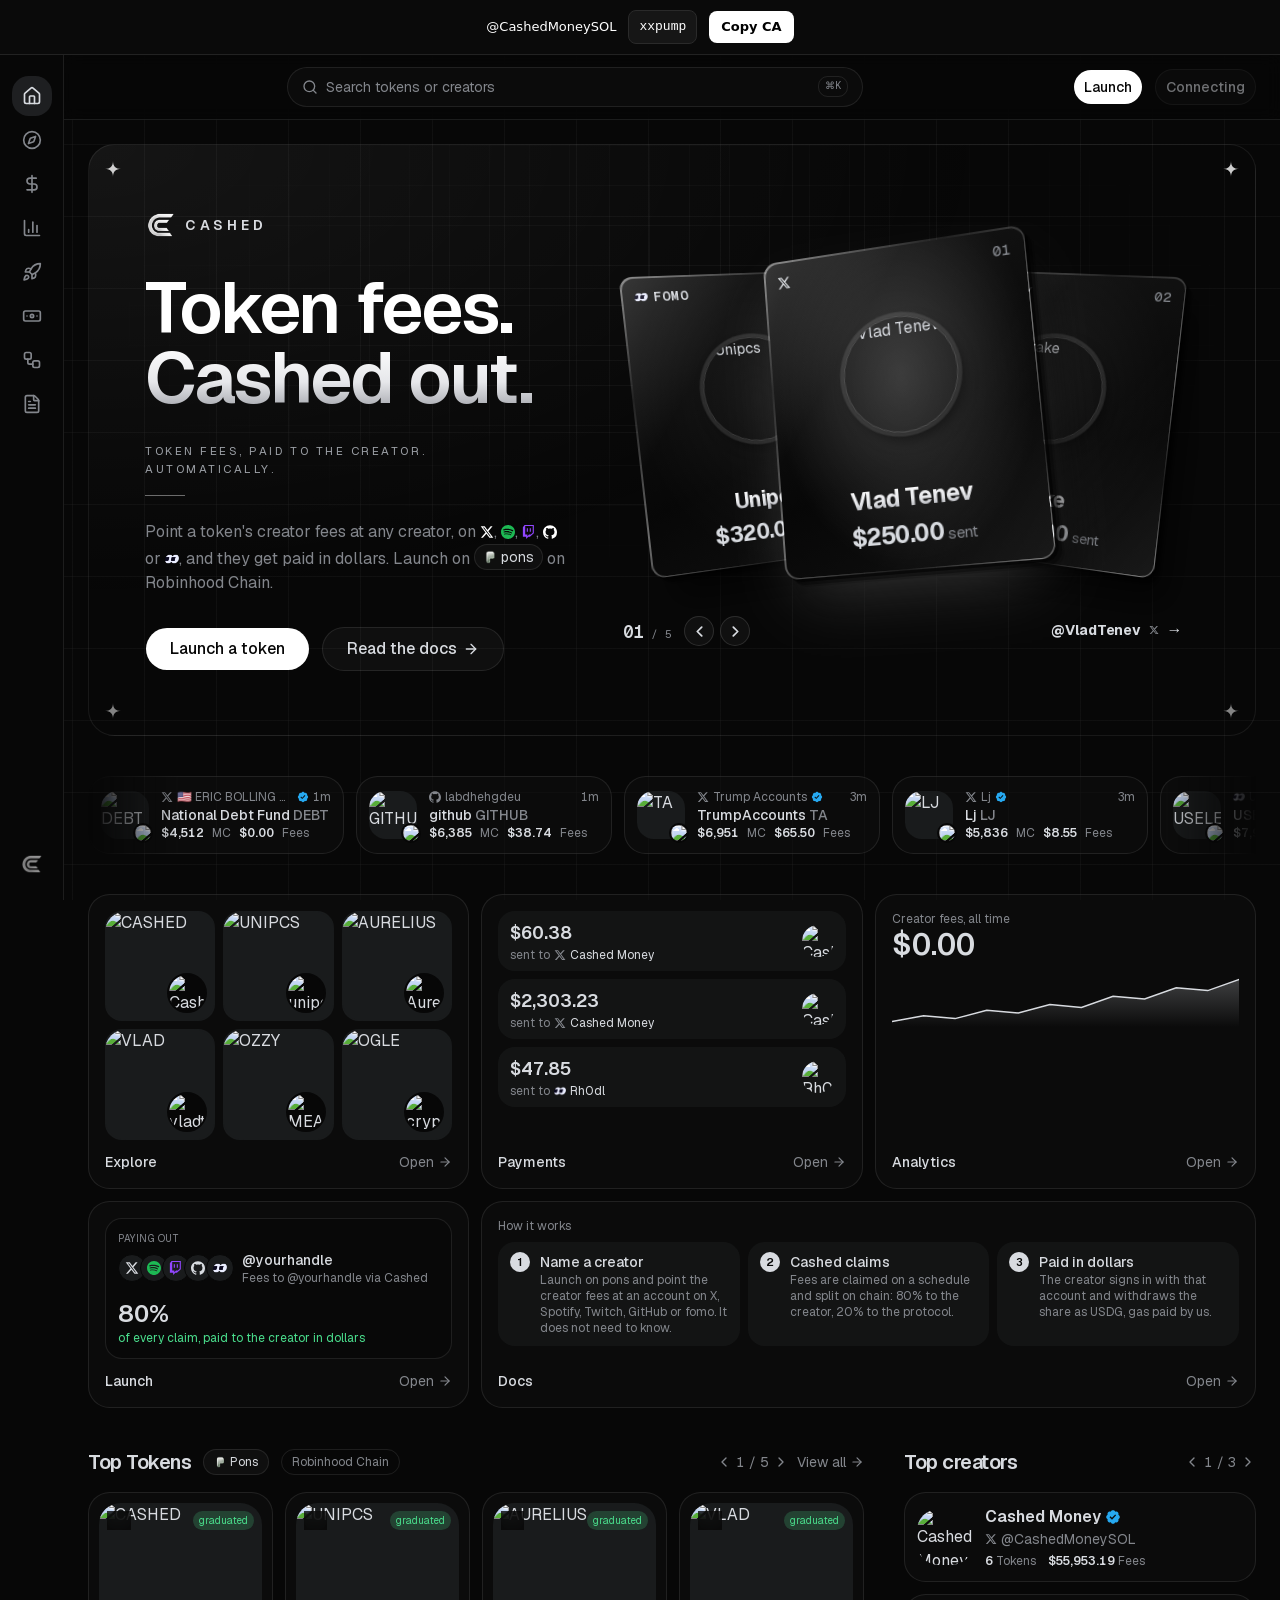
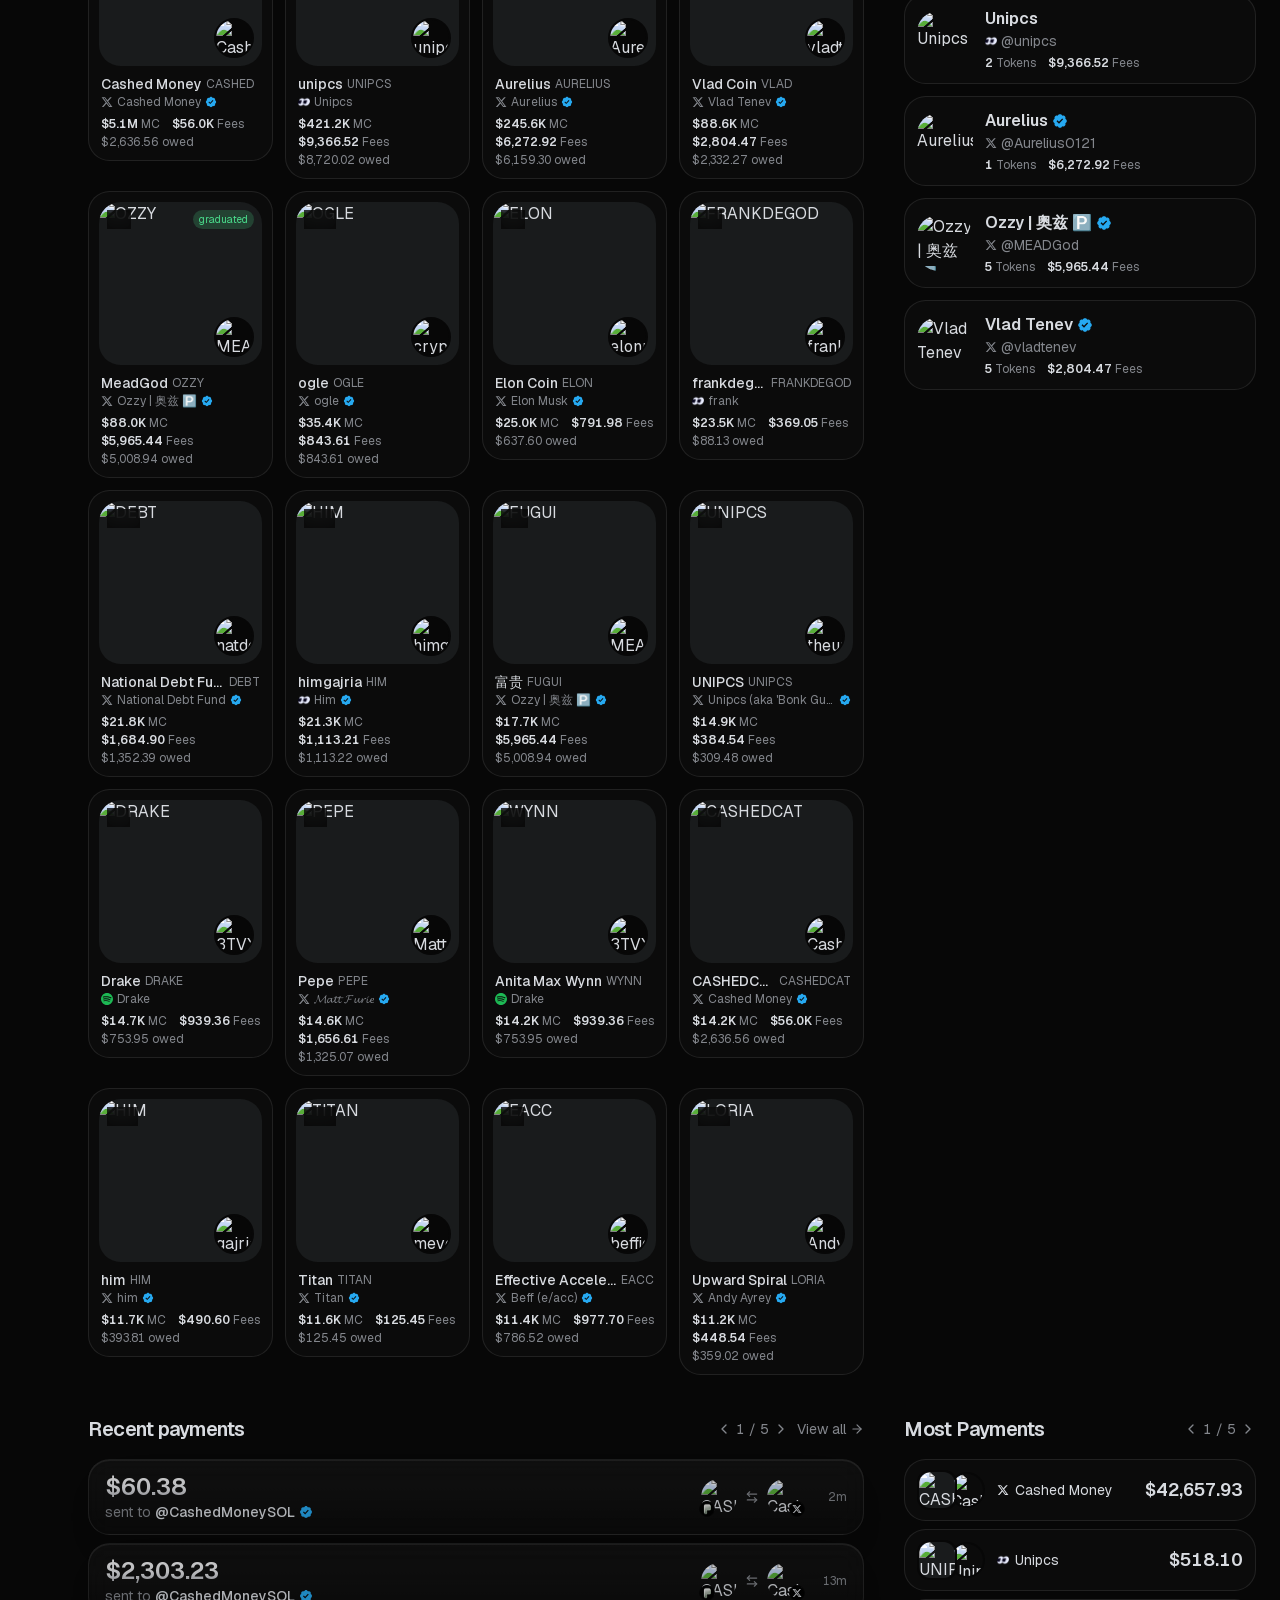
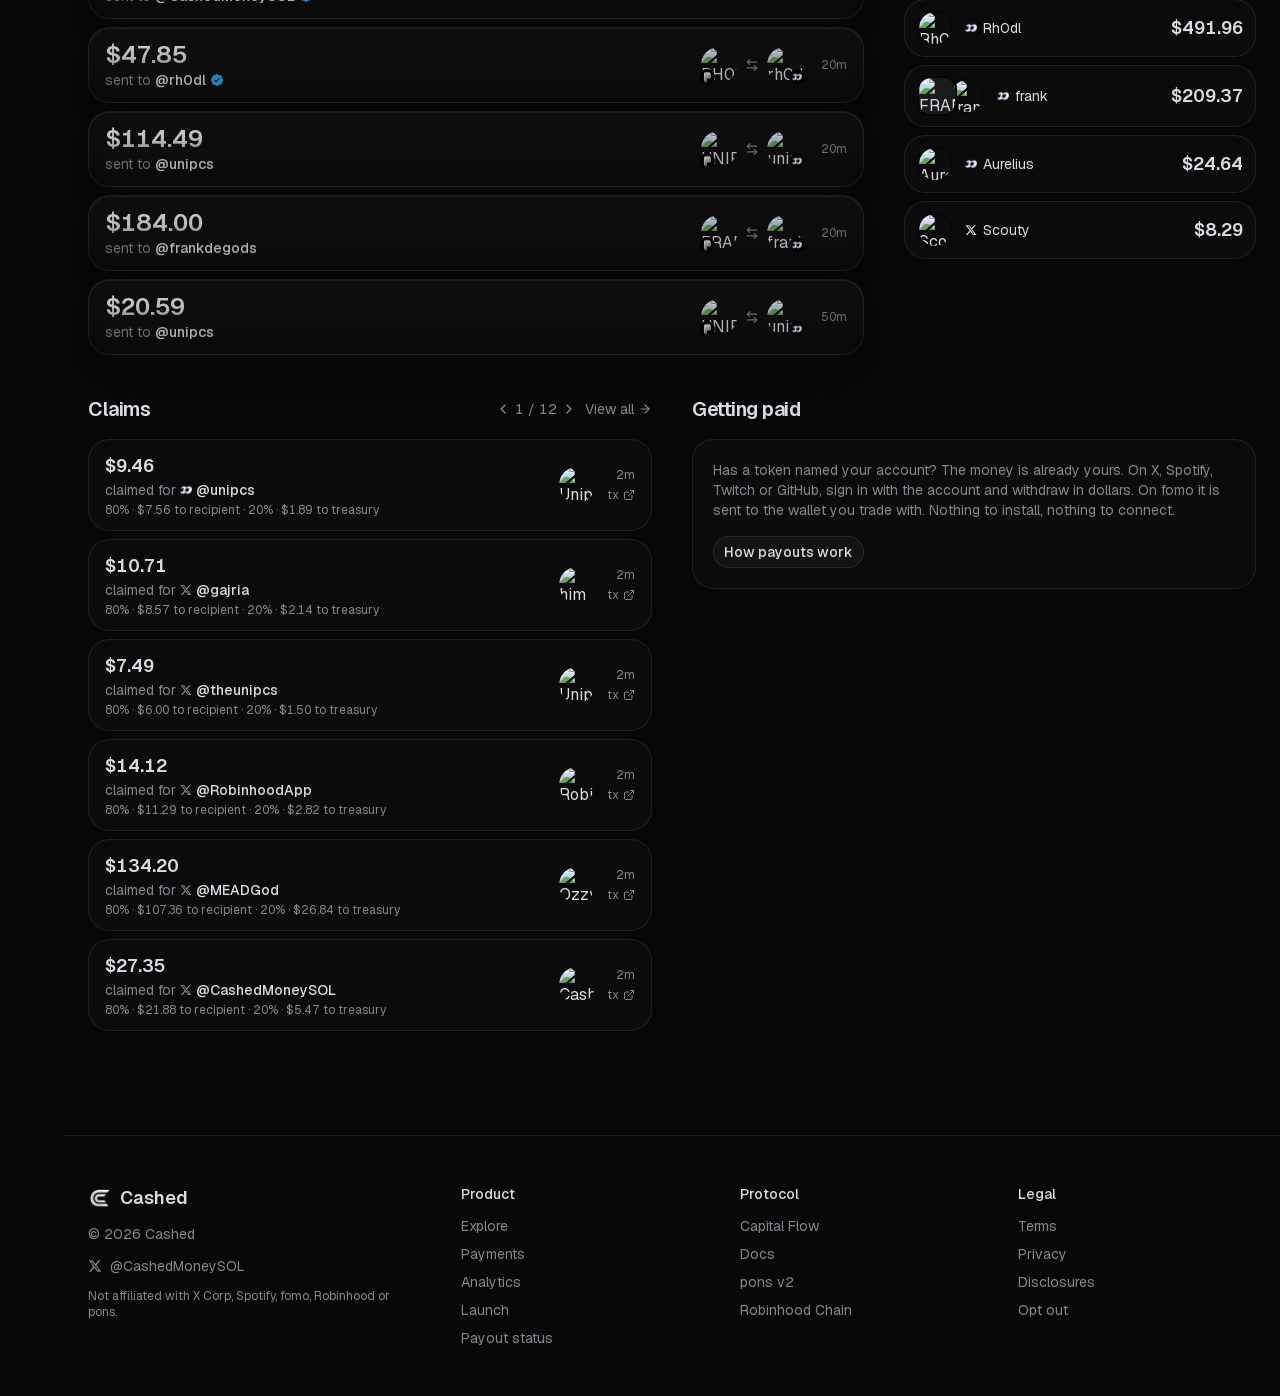
==== commit 495da87b: "Point the site at CashedMoneySOL, xxpump, and PumpSwap instead of Robinhood. Co-authored-by: Cursor " ====
--- a/index.html
+++ b/index.html
@@ -4,16 +4,17 @@
 .ca-bar a{color:#fff;text-decoration:none}
 .ca-bar .ca{font-family:ui-monospace,SFMono-Regular,Menlo,monospace;background:#161616;border:1px solid #2a2a2a;border-radius:8px;padding:6px 10px;cursor:pointer}
 .ca-bar button{background:#fff;color:#000;border:0;border-radius:8px;padding:6px 12px;font-weight:600;cursor:pointer}
+[style*="opacity:0"]{opacity:1!important;transform:none!important}
 </style>
 <div class="ca-bar">
-  <a href="https://x.com/CashedMoneyRH" target="_blank" rel="noreferrer">@CashedMoneyRH</a>
-  <span class="ca" id="ca-addr" title="Click to copy">0xf9a9da0cd0c155df2451acf02e922a5e5e4222e5</span>
+  <a href="https://x.com/CashedMoneySOL" target="_blank" rel="noreferrer">@CashedMoneySOL</a>
+  <span class="ca" id="ca-addr" title="Click to copy">xxpump</span>
   <button type="button" id="ca-copy">Copy CA</button>
 </div>
 <script>
 (function(){
   function copy(){
-    var t="0xf9a9da0cd0c155df2451acf02e922a5e5e4222e5";
+    var t="xxpump";
     if(navigator.clipboard){navigator.clipboard.writeText(t)}
     var b=document.getElementById("ca-copy");
     if(b){b.textContent="Copied";setTimeout(function(){b.textContent="Copy CA"},1200)}
@@ -24,4 +25,4 @@
   if(a)a.addEventListener("click",copy);
 })();
 </script>
-<div hidden=""><!--$--><!--/$--></div><div class="min-h-dvh md:pl-16"><aside class="fixed inset-y-0 left-0 z-40 hidden w-16 flex-col items-center border-r border-border bg-sidebar py-4 md:flex"><a aria-label="Cashed home" class="mb-6" href="/"><img src="/logo-transparent.png" alt="" aria-hidden="true" class="object-contain size-9" draggable="false"/></a><nav class="flex flex-col gap-1"><a aria-label="Home" aria-current="page" class="flex size-10 items-center justify-center rounded-xl transition-colors hover:bg-accent hover:text-foreground bg-accent text-foreground" data-state="closed" data-slot="tooltip-trigger" href="/"><svg xmlns="http://www.w3.org/2000/svg" width="24" height="24" viewBox="0 0 24 24" fill="none" stroke="currentColor" stroke-width="2" stroke-linecap="round" stroke-linejoin="round" class="lucide lucide-house lucide-home size-5" aria-hidden="true"><path d="M15 21v-8a1 1 0 0 0-1-1h-4a1 1 0 0 0-1 1v8"></path><path d="M3 10a2 2 0 0 1 .709-1.528l7-6a2 2 0 0 1 2.582 0l7 6A2 2 0 0 1 21 10v9a2 2 0 0 1-2 2H5a2 2 0 0 1-2-2z"></path></svg></a><a aria-label="Explore" class="flex size-10 items-center justify-center rounded-xl text-muted-foreground transition-colors hover:bg-accent hover:text-foreground" data-state="closed" data-slot="tooltip-trigger" href="/explore"><svg xmlns="http://www.w3.org/2000/svg" width="24" height="24" viewBox="0 0 24 24" fill="none" stroke="currentColor" stroke-width="2" stroke-linecap="round" stroke-linejoin="round" class="lucide lucide-compass size-5" aria-hidden="true"><circle cx="12" cy="12" r="10"></circle><path d="m16.24 7.76-1.804 5.411a2 2 0 0 1-1.265 1.265L7.76 16.24l1.804-5.411a2 2 0 0 1 1.265-1.265z"></path></svg></a><a aria-label="Payments" class="flex size-10 items-center justify-center rounded-xl text-muted-foreground transition-colors hover:bg-accent hover:text-foreground" data-state="closed" data-slot="tooltip-trigger" href="/payments"><svg xmlns="http://www.w3.org/2000/svg" width="24" height="24" viewBox="0 0 24 24" fill="none" stroke="currentColor" stroke-width="2" stroke-linecap="round" stroke-linejoin="round" class="lucide lucide-dollar-sign size-5" aria-hidden="true"><line x1="12" x2="12" y1="2" y2="22"></line><path d="M17 5H9.5a3.5 3.5 0 0 0 0 7h5a3.5 3.5 0 0 1 0 7H6"></path></svg></a><a aria-label="Analytics" class="flex size-10 items-center justify-center rounded-xl text-muted-foreground transition-colors hover:bg-accent hover:text-foreground" data-state="closed" data-slot="tooltip-trigger" href="/analytics"><svg xmlns="http://www.w3.org/2000/svg" width="24" height="24" viewBox="0 0 24 24" fill="none" stroke="currentColor" stroke-width="2" stroke-linecap="round" stroke-linejoin="round" class="lucide lucide-chart-column lucide-bar-chart-3 size-5" aria-hidden="true"><path d="M3 3v16a2 2 0 0 0 2 2h16"></path><path d="M18 17V9"></path><path d="M13 17V5"></path><path d="M8 17v-3"></path></svg></a><a aria-label="Launch" class="flex size-10 items-center justify-center rounded-xl text-muted-foreground transition-colors hover:bg-accent hover:text-foreground" data-state="closed" data-slot="tooltip-trigger" href="/launch"><svg xmlns="http://www.w3.org/2000/svg" width="24" height="24" viewBox="0 0 24 24" fill="none" stroke="currentColor" stroke-width="2" stroke-linecap="round" stroke-linejoin="round" class="lucide lucide-rocket size-5" aria-hidden="true"><path d="M12 15v5s3.03-.55 4-2c1.08-1.62 0-5 0-5"></path><path d="M4.5 16.5c-1.5 1.26-2 5-2 5s3.74-.5 5-2c.71-.84.7-2.13-.09-2.91a2.18 2.18 0 0 0-2.91-.09"></path><path d="M9 12a22 22 0 0 1 2-3.95A12.88 12.88 0 0 1 22 2c0 2.72-.78 7.5-6 11a22.4 22.4 0 0 1-4 2z"></path><path d="M9 12H4s.55-3.03 2-4c1.62-1.08 5 .05 5 .05"></path></svg></a><a aria-label="Claim" class="flex size-10 items-center justify-center rounded-xl text-muted-foreground transition-colors hover:bg-accent hover:text-foreground" data-state="closed" data-slot="tooltip-trigger" href="/claim"><svg xmlns="http://www.w3.org/2000/svg" width="24" height="24" viewBox="0 0 24 24" fill="none" stroke="currentColor" stroke-width="2" stroke-linecap="round" stroke-linejoin="round" class="lucide lucide-banknote size-5" aria-hidden="true"><rect width="20" height="12" x="2" y="6" rx="2"></rect><circle cx="12" cy="12" r="2"></circle><path d="M6 12h.01M18 12h.01"></path></svg></a><a aria-label="Capital Flow" class="flex size-10 items-center justify-center rounded-xl text-muted-foreground transition-colors hover:bg-accent hover:text-foreground" data-state="closed" data-slot="tooltip-trigger" href="/capital-flow"><svg xmlns="http://www.w3.org/2000/svg" width="24" height="24" viewBox="0 0 24 24" fill="none" stroke="currentColor" stroke-width="2" stroke-linecap="round" stroke-linejoin="round" class="lucide lucide-workflow size-5" aria-hidden="true"><rect width="8" height="8" x="3" y="3" rx="2"></rect><path d="M7 11v4a2 2 0 0 0 2 2h4"></path><rect width="8" height="8" x="13" y="13" rx="2"></rect></svg></a><a aria-label="Docs" class="flex size-10 items-center justify-center rounded-xl text-muted-foreground transition-colors hover:bg-accent hover:text-foreground" data-state="closed" data-slot="tooltip-trigger" href="/docs"><svg xmlns="http://www.w3.org/2000/svg" width="24" height="24" viewBox="0 0 24 24" fill="none" stroke="currentColor" stroke-width="2" stroke-linecap="round" stroke-linejoin="round" class="lucide lucide-file-text size-5" aria-hidden="true"><path d="M6 22a2 2 0 0 1-2-2V4a2 2 0 0 1 2-2h8a2.4 2.4 0 0 1 1.704.706l3.588 3.588A2.4 2.4 0 0 1 20 8v12a2 2 0 0 1-2 2z"></path><path d="M14 2v5a1 1 0 0 0 1 1h5"></path><path d="M10 9H8"></path><path d="M16 13H8"></path><path d="M16 17H8"></path></svg></a></nav><a href="https://x.com/CashedMoneyRH" target="_blank" rel="noreferrer" class="mt-auto flex size-10 items-center justify-center rounded-xl opacity-60 transition-opacity hover:opacity-100" aria-label="Cashed on X"><img src="/logo-transparent.png" alt="" aria-hidden="true" class="object-contain size-6" draggable="false"/></a></aside><nav class="fixed inset-x-0 bottom-0 z-40 flex justify-around border-t border-border bg-background/95 backdrop-blur md:hidden" style="padding-bottom:env(safe-area-inset-bottom, 0px)" aria-label="Primary"><a aria-label="Home" aria-current="page" class="flex min-w-0 flex-1 flex-col items-center gap-1 py-2 text-[10px] text-foreground" href="/"><svg xmlns="http://www.w3.org/2000/svg" width="24" height="24" viewBox="0 0 24 24" fill="none" stroke="currentColor" stroke-width="2" stroke-linecap="round" stroke-linejoin="round" class="lucide lucide-house lucide-home size-5" aria-hidden="true"><path d="M15 21v-8a1 1 0 0 0-1-1h-4a1 1 0 0 0-1 1v8"></path><path d="M3 10a2 2 0 0 1 .709-1.528l7-6a2 2 0 0 1 2.582 0l7 6A2 2 0 0 1 21 10v9a2 2 0 0 1-2 2H5a2 2 0 0 1-2-2z"></path></svg>Home</a><a aria-label="Explore" class="flex min-w-0 flex-1 flex-col items-center gap-1 py-2 text-[10px] text-muted-foreground" href="/explore"><svg xmlns="http://www.w3.org/2000/svg" width="24" height="24" viewBox="0 0 24 24" fill="none" stroke="currentColor" stroke-width="2" stroke-linecap="round" stroke-linejoin="round" class="lucide lucide-compass size-5" aria-hidden="true"><circle cx="12" cy="12" r="10"></circle><path d="m16.24 7.76-1.804 5.411a2 2 0 0 1-1.265 1.265L7.76 16.24l1.804-5.411a2 2 0 0 1 1.265-1.265z"></path></svg>Explore</a><a aria-label="Payments" class="flex min-w-0 flex-1 flex-col items-center gap-1 py-2 text-[10px] text-muted-foreground" href="/payments"><svg xmlns="http://www.w3.org/2000/svg" width="24" height="24" viewBox="0 0 24 24" fill="none" stroke="currentColor" stroke-width="2" stroke-linecap="round" stroke-linejoin="round" class="lucide lucide-dollar-sign size-5" aria-hidden="true"><line x1="12" x2="12" y1="2" y2="22"></line><path d="M17 5H9.5a3.5 3.5 0 0 0 0 7h5a3.5 3.5 0 0 1 0 7H6"></path></svg>Payments</a><a aria-label="Launch" class="flex min-w-0 flex-1 flex-col items-center gap-1 py-2 text-[10px] text-muted-foreground" href="/launch"><svg xmlns="http://www.w3.org/2000/svg" width="24" height="24" viewBox="0 0 24 24" fill="none" stroke="currentColor" stroke-width="2" stroke-linecap="round" stroke-linejoin="round" class="lucide lucide-rocket size-5" aria-hidden="true"><path d="M12 15v5s3.03-.55 4-2c1.08-1.62 0-5 0-5"></path><path d="M4.5 16.5c-1.5 1.26-2 5-2 5s3.74-.5 5-2c.71-.84.7-2.13-.09-2.91a2.18 2.18 0 0 0-2.91-.09"></path><path d="M9 12a22 22 0 0 1 2-3.95A12.88 12.88 0 0 1 22 2c0 2.72-.78 7.5-6 11a22.4 22.4 0 0 1-4 2z"></path><path d="M9 12H4s.55-3.03 2-4c1.62-1.08 5 .05 5 .05"></path></svg>Launch</a><a aria-label="Claim" class="flex min-w-0 flex-1 flex-col items-center gap-1 py-2 text-[10px] text-muted-foreground" href="/claim"><svg xmlns="http://www.w3.org/2000/svg" width="24" height="24" viewBox="0 0 24 24" fill="none" stroke="currentColor" stroke-width="2" stroke-linecap="round" stroke-linejoin="round" class="lucide lucide-banknote size-5" aria-hidden="true"><rect width="20" height="12" x="2" y="6" rx="2"></rect><circle cx="12" cy="12" r="2"></circle><path d="M6 12h.01M18 12h.01"></path></svg>Claim</a></nav><header class="sticky z-30 border-b border-border bg-background/85 backdrop-blur" style="top:env(safe-area-inset-top, 0px)"><div class="mx-auto flex h-16 max-w-7xl items-center gap-3 px-4 sm:px-6"><a class="flex items-center gap-2 md:hidden" aria-label="Cashed home" href="/"><img src="/logo-transparent.png" alt="" aria-hidden="true" class="object-contain size-8" draggable="false"/></a><div class="relative min-w-0 flex-1 md:mx-auto md:max-w-xl"><label class="flex h-10 items-center gap-2 rounded-full border border-border bg-card/60 px-3.5 text-sm text-muted-foreground focus-within:border-foreground/40"><svg xmlns="http://www.w3.org/2000/svg" width="24" height="24" viewBox="0 0 24 24" fill="none" stroke="currentColor" stroke-width="2" stroke-linecap="round" stroke-linejoin="round" class="lucide lucide-search size-4 shrink-0" aria-hidden="true"><path d="m21 21-4.34-4.34"></path><circle cx="11" cy="11" r="8"></circle></svg><input placeholder="Search tokens or creators" aria-label="Search" class="min-w-0 flex-1 bg-transparent text-foreground outline-none placeholder:text-muted-foreground" value=""/><kbd class="hidden rounded-md border border-border px-1.5 py-0.5 text-[10px] sm:inline">⌘K</kbd></label></div><a data-slot="button" data-variant="default" data-size="lg" class="group/button shrink-0 items-center justify-center border border-transparent bg-clip-padding text-sm font-medium whitespace-nowrap transition-all outline-none select-none focus-visible:border-ring focus-visible:ring-3 focus-visible:ring-ring/50 active:not-aria-[haspopup]:translate-y-px disabled:pointer-events-none disabled:opacity-50 aria-invalid:border-destructive aria-invalid:ring-3 aria-invalid:ring-destructive/20 dark:aria-invalid:border-destructive/50 dark:aria-invalid:ring-destructive/40 [&amp;_svg]:pointer-events-none [&amp;_svg]:shrink-0 [&amp;_svg:not([class*=&#x27;size-&#x27;])]:size-4 bg-primary text-primary-foreground hover:bg-primary/80 h-9 gap-1.5 px-2.5 has-data-[icon=inline-end]:pr-2 has-data-[icon=inline-start]:pl-2 hidden rounded-full sm:inline-flex" href="/launch">Launch</a><button data-slot="button" data-variant="outline" data-size="lg" class="group/button inline-flex shrink-0 items-center justify-center border bg-clip-padding text-sm font-medium whitespace-nowrap transition-all outline-none select-none focus-visible:border-ring focus-visible:ring-3 focus-visible:ring-ring/50 active:not-aria-[haspopup]:translate-y-px disabled:pointer-events-none disabled:opacity-50 aria-invalid:border-destructive aria-invalid:ring-3 aria-invalid:ring-destructive/20 dark:aria-invalid:border-destructive/50 dark:aria-invalid:ring-destructive/40 [&amp;_svg]:pointer-events-none [&amp;_svg]:shrink-0 [&amp;_svg:not([class*=&#x27;size-&#x27;])]:size-4 border-border bg-background hover:bg-muted hover:text-foreground aria-expanded:bg-muted aria-expanded:text-foreground dark:border-input dark:bg-input/30 dark:hover:bg-input/50 h-9 gap-1.5 px-2.5 has-data-[icon=inline-end]:pr-2 has-data-[icon=inline-start]:pl-2 rounded-full" disabled="">Connecting</button></div></header><main class="mx-auto w-full max-w-7xl px-4 pt-6 pb-24 sm:px-6 md:pb-10"><div class="space-y-10"><section class="relative isolate overflow-hidden rounded-3xl border border-border/80 bg-[radial-gradient(ellipse_at_top_left,oklch(1_0_0/6%),transparent_55%)] px-6 py-12 sm:px-10 sm:py-16 lg:px-14"><div class="grid-fade pointer-events-none absolute inset-0 -z-10" aria-hidden="true"></div><svg viewBox="0 0 24 24" aria-hidden="true" class="text-white absolute left-4 top-4 size-4 opacity-80"><path d="M12 0 C12 8 16 12 24 12 C16 12 12 16 12 24 C12 16 8 12 0 12 C8 12 12 8 12 0Z" fill="currentColor"></path></svg><svg viewBox="0 0 24 24" aria-hidden="true" class="text-white absolute right-4 top-4 size-4 opacity-80"><path d="M12 0 C12 8 16 12 24 12 C16 12 12 16 12 24 C12 16 8 12 0 12 C8 12 12 8 12 0Z" fill="currentColor"></path></svg><svg viewBox="0 0 24 24" aria-hidden="true" class="text-white absolute bottom-4 left-4 size-4 opacity-50"><path d="M12 0 C12 8 16 12 24 12 C16 12 12 16 12 24 C12 16 8 12 0 12 C8 12 12 8 12 0Z" fill="currentColor"></path></svg><svg viewBox="0 0 24 24" aria-hidden="true" class="text-white absolute bottom-4 right-4 size-4 opacity-50"><path d="M12 0 C12 8 16 12 24 12 C16 12 12 16 12 24 C12 16 8 12 0 12 C8 12 12 8 12 0Z" fill="currentColor"></path></svg><div class="grid items-center gap-10 lg:grid-cols-[1fr_1.1fr] xl:grid-cols-[1fr_1.4fr]"><div class="min-w-0"><div class="flex items-center gap-2" style="opacity:1;transform:none"><img src="/logo-transparent.png" alt="" aria-hidden="true" class="object-contain size-8" draggable="false"/><span class="text-sm font-semibold tracking-[0.28em] uppercase">Cashed</span></div><h1 class="mt-8 text-balance text-5xl font-semibold leading-[0.98] tracking-[-0.03em] sm:text-6xl xl:text-7xl" style="opacity:1;transform:none"><span class="block text-white">Token fees<!-- -->.</span><span class="chrome-text block">Cashed out.</span></h1><p class="eyebrow mt-7 max-w-sm leading-relaxed" style="opacity:1;transform:none"><span class="block">Token fees, paid to the creator.</span><span class="block">Automatically.</span></p><div class="mt-4 h-px w-10 bg-white/40" aria-hidden="true"></div><p class="mt-6 max-w-md text-base text-muted-foreground" style="opacity:1;transform:none">Point a token&#x27;s creator fees at any creator, on <svg viewBox="0 0 24 24" aria-hidden="true" class="fill-current inline size-3.5 align-[-2px] text-white"><path d="M18.244 2.25h3.308l-7.227 8.26 8.502 11.24H16.17l-5.214-6.817L4.99 21.75H1.68l7.73-8.835L1.254 2.25H8.08l4.713 6.231zm-1.161 17.52h1.833L7.084 4.126H5.117z"></path></svg>, <svg viewBox="0 0 24 24" aria-hidden="true" class="fill-current inline size-3.5 align-[-2px]" style="color:#1DB954"><path d="M12 0C5.4 0 0 5.4 0 12s5.4 12 12 12 12-5.4 12-12S18.66 0 12 0zm5.5 17.3a.75.75 0 0 1-1.03.25c-2.82-1.72-6.37-2.11-10.55-1.16a.75.75 0 1 1-.33-1.46c4.57-1.05 8.5-.6 11.65 1.33.36.22.47.68.26 1.04zm1.47-3.27a.94.94 0 0 1-1.29.31c-3.23-1.98-8.15-2.56-11.97-1.4a.94.94 0 1 1-.54-1.79c4.36-1.32 9.78-.68 13.49 1.6.44.27.58.85.31 1.28zm.13-3.4C15.24 8.33 8.9 8.12 5.2 9.24a1.12 1.12 0 1 1-.65-2.15c4.25-1.29 11.31-1.04 15.77 1.61a1.12 1.12 0 0 1-1.15 1.93z"></path></svg>, <svg viewBox="0 0 24 24" aria-hidden="true" class="fill-current inline size-3.5 align-[-2px]" style="color:#9146FF"><path d="M4.3 0 1.5 3.7v16.6h5.6V24l3.7-3.7h2.8L20.3 14V0zm14.1 13.1-3.2 3.2H12l-2.8 2.8v-2.8H5.5V1.9h12.9zM15.2 5.5v6.2h-1.9V5.5zm-5.1 0v6.2H8.2V5.5z"></path></svg>, <svg viewBox="0 .5 24 23.4" aria-hidden="true" class="fill-current inline size-3.5 align-[-2px] text-white"><path d="M12 .5C5.37.5 0 5.87 0 12.5c0 5.3 3.44 9.8 8.2 11.39.6.11.82-.26.82-.58v-2.03c-3.34.73-4.04-1.61-4.04-1.61-.55-1.39-1.34-1.76-1.34-1.76-1.09-.75.08-.73.08-.73 1.2.08 1.84 1.24 1.84 1.24 1.07 1.84 2.81 1.31 3.5 1 .11-.78.42-1.31.76-1.61-2.67-.3-5.47-1.34-5.47-5.96 0-1.32.47-2.39 1.24-3.23-.12-.3-.54-1.53.12-3.18 0 0 1.01-.32 3.3 1.23a11.5 11.5 0 0 1 6.01 0c2.29-1.55 3.3-1.23 3.3-1.23.66 1.65.24 2.88.12 3.18.77.84 1.24 1.91 1.24 3.23 0 4.63-2.81 5.65-5.49 5.95.43.37.82 1.1.82 2.22v3.29c0 .32.22.7.83.58A12.01 12.01 0 0 0 24 12.5C24 5.87 18.63.5 12 .5z"></path></svg> or <img src="/fomo.png" alt="fomo" class="object-contain inline size-3.5 align-[-2px]"/>, and they get paid in dollars. Launch on<!-- --> <span class="inline-flex items-center gap-1 rounded-full border border-border bg-card px-2 py-0.5 text-sm text-foreground"><img src="/pons.png" alt="pons" class="rounded-[22%] object-contain size-3.5"/> pons</span> <!-- -->on Robinhood Chain.</p><div class="mt-8 flex flex-wrap items-center gap-3" style="opacity:1;transform:none"><a data-slot="button" data-variant="default" data-size="lg" class="group/button inline-flex shrink-0 items-center justify-center border border-transparent bg-clip-padding font-medium whitespace-nowrap transition-all outline-none select-none focus-visible:border-ring focus-visible:ring-3 focus-visible:ring-ring/50 active:not-aria-[haspopup]:translate-y-px disabled:pointer-events-none disabled:opacity-50 aria-invalid:border-destructive aria-invalid:ring-3 aria-invalid:ring-destructive/20 dark:aria-invalid:border-destructive/50 dark:aria-invalid:ring-destructive/40 [&amp;_svg]:pointer-events-none [&amp;_svg]:shrink-0 [&amp;_svg:not([class*=&#x27;size-&#x27;])]:size-4 bg-primary text-primary-foreground hover:bg-primary/80 gap-1.5 has-data-[icon=inline-end]:pr-2 has-data-[icon=inline-start]:pl-2 h-11 rounded-full px-6 text-base" href="/launch">Launch a token</a><a data-slot="button" data-variant="outline" data-size="lg" class="group/button inline-flex shrink-0 items-center justify-center border bg-clip-padding font-medium whitespace-nowrap transition-all outline-none select-none focus-visible:border-ring focus-visible:ring-3 focus-visible:ring-ring/50 active:not-aria-[haspopup]:translate-y-px disabled:pointer-events-none disabled:opacity-50 aria-invalid:border-destructive aria-invalid:ring-3 aria-invalid:ring-destructive/20 dark:aria-invalid:border-destructive/50 dark:aria-invalid:ring-destructive/40 [&amp;_svg]:pointer-events-none [&amp;_svg]:shrink-0 [&amp;_svg:not([class*=&#x27;size-&#x27;])]:size-4 border-border bg-background hover:bg-muted hover:text-foreground aria-expanded:bg-muted aria-expanded:text-foreground dark:border-input dark:bg-input/30 dark:hover:bg-input/50 gap-1.5 has-data-[icon=inline-end]:pr-2 has-data-[icon=inline-start]:pl-2 h-11 rounded-full px-6 text-base" href="/docs">Read the docs <svg xmlns="http://www.w3.org/2000/svg" width="24" height="24" viewBox="0 0 24 24" fill="none" stroke="currentColor" stroke-width="2" stroke-linecap="round" stroke-linejoin="round" class="lucide lucide-arrow-right size-4" aria-hidden="true"><path d="M5 12h14"></path><path d="m12 5 7 7-7 7"></path></svg></a></div></div><div class="creator-stage-wrap relative -mx-6 min-w-0 sm:-mx-10 lg:mx-0" style="opacity:1;transform:none"><div class="creator-stage"><div class="stage-floor"><div aria-label="Creators paid through Cashed" aria-roledescription="carousel" class="stage-depth" data-window="2" role="group"><button aria-hidden="false" aria-label="Show @VladTenev" aria-pressed="true" class="stage-card" data-offset="0" tabindex="0" type="button"><span aria-hidden="true" class="stage-card-body"><span class="stage-card-face"><span class="stage-card-top"><span class="inline-flex items-center gap-1.5"><svg viewBox="0 0 24 24" aria-hidden="true" class="fill-current size-3.5"><path d="M18.244 2.25h3.308l-7.227 8.26 8.502 11.24H16.17l-5.214-6.817L4.99 21.75H1.68l7.73-8.835L1.254 2.25H8.08l4.713 6.231zm-1.161 17.52h1.833L7.084 4.126H5.117z"></path></svg> </span><span>01</span></span><span class="stage-card-emblem"><img src="https://unavatar.io/x/VladTenev" alt="Vlad Tenev" class="object-cover stage-avatar" loading="lazy" referrerPolicy="no-referrer"/></span><span class="stage-card-foot"><strong>Vlad Tenev</strong><span><b class="tabular">$250.00</b> sent</span></span></span></span></button><button aria-hidden="false" aria-label="Show Drake" aria-pressed="false" class="stage-card" data-offset="1" tabindex="0" type="button"><span aria-hidden="true" class="stage-card-body"><span class="stage-card-face"><span class="stage-card-top"><span class="inline-flex items-center gap-1.5"><svg viewBox="0 0 24 24" aria-hidden="true" class="fill-current size-3.5" style="color:#1DB954"><path d="M12 0C5.4 0 0 5.4 0 12s5.4 12 12 12 12-5.4 12-12S18.66 0 12 0zm5.5 17.3a.75.75 0 0 1-1.03.25c-2.82-1.72-6.37-2.11-10.55-1.16a.75.75 0 1 1-.33-1.46c4.57-1.05 8.5-.6 11.65 1.33.36.22.47.68.26 1.04zm1.47-3.27a.94.94 0 0 1-1.29.31c-3.23-1.98-8.15-2.56-11.97-1.4a.94.94 0 1 1-.54-1.79c4.36-1.32 9.78-.68 13.49 1.6.44.27.58.85.31 1.28zm.13-3.4C15.24 8.33 8.9 8.12 5.2 9.24a1.12 1.12 0 1 1-.65-2.15c4.25-1.29 11.31-1.04 15.77 1.61a1.12 1.12 0 0 1-1.15 1.93z"></path></svg> <!-- -->Spotify</span><span>02</span></span><span class="stage-card-emblem"><img src="https://i.scdn.co/image/ab6761610000e5eb4293385d324db8558179afd9" alt="Drake" class="object-cover stage-avatar" loading="lazy" referrerPolicy="no-referrer"/></span><span class="stage-card-foot"><strong>Drake</strong><span><b class="tabular">$1,000.00</b> sent</span></span></span></span></button><button aria-hidden="false" aria-label="Show @kaicenat" aria-pressed="false" class="stage-card" data-offset="2" tabindex="0" type="button"><span aria-hidden="true" class="stage-card-body"><span class="stage-card-face"><span class="stage-card-top"><span class="inline-flex items-center gap-1.5"><svg viewBox="0 0 24 24" aria-hidden="true" class="fill-current size-3.5" style="color:#9146FF"><path d="M4.3 0 1.5 3.7v16.6h5.6V24l3.7-3.7h2.8L20.3 14V0zm14.1 13.1-3.2 3.2H12l-2.8 2.8v-2.8H5.5V1.9h12.9zM15.2 5.5v6.2h-1.9V5.5zm-5.1 0v6.2H8.2V5.5z"></path></svg> <!-- -->Twitch</span><span>03</span></span><span class="stage-card-emblem"><img src="https://static-cdn.jtvnw.net/jtv_user_pictures/bf6a04cf-3f44-4986-8eed-5c36bfad542b-profile_image-300x300.png" alt="KaiCenat" class="object-cover stage-avatar" loading="lazy" referrerPolicy="no-referrer"/></span><span class="stage-card-foot"><strong>KaiCenat</strong><span><b class="tabular">$640.00</b> sent</span></span></span></span></button><button aria-hidden="true" aria-label="Show @vbuterin" aria-pressed="false" class="stage-card" data-offset="3" tabindex="-1" type="button"><span aria-hidden="true" class="stage-card-body"><span class="stage-card-face"><span class="stage-card-top"><span class="inline-flex items-center gap-1.5"><svg viewBox="0 .5 24 23.4" aria-hidden="true" class="fill-current size-3.5"><path d="M12 .5C5.37.5 0 5.87 0 12.5c0 5.3 3.44 9.8 8.2 11.39.6.11.82-.26.82-.58v-2.03c-3.34.73-4.04-1.61-4.04-1.61-.55-1.39-1.34-1.76-1.34-1.76-1.09-.75.08-.73.08-.73 1.2.08 1.84 1.24 1.84 1.24 1.07 1.84 2.81 1.31 3.5 1 .11-.78.42-1.31.76-1.61-2.67-.3-5.47-1.34-5.47-5.96 0-1.32.47-2.39 1.24-3.23-.12-.3-.54-1.53.12-3.18 0 0 1.01-.32 3.3 1.23a11.5 11.5 0 0 1 6.01 0c2.29-1.55 3.3-1.23 3.3-1.23.66 1.65.24 2.88.12 3.18.77.84 1.24 1.91 1.24 3.23 0 4.63-2.81 5.65-5.49 5.95.43.37.82 1.1.82 2.22v3.29c0 .32.22.7.83.58A12.01 12.01 0 0 0 24 12.5C24 5.87 18.63.5 12 .5z"></path></svg> <!-- -->GitHub</span><span>04</span></span><span class="stage-card-emblem"><img src="https://avatars.githubusercontent.com/u/2230894?v=4" alt="vbuterin" class="object-cover stage-avatar" loading="lazy" referrerPolicy="no-referrer"/></span><span class="stage-card-foot"><strong>vbuterin</strong><span><b class="tabular">$480.00</b> sent</span></span></span></span></button><button aria-hidden="true" aria-label="Show @unipcs" aria-pressed="false" class="stage-card" data-offset="3" tabindex="-1" type="button"><span aria-hidden="true" class="stage-card-body"><span class="stage-card-face"><span class="stage-card-top"><span class="inline-flex items-center gap-1.5"><img src="/fomo.png" alt="fomo" class="object-contain size-3.5"/> <!-- -->fomo</span><span>05</span></span><span class="stage-card-emblem"><img src="https://unavatar.io/x/theunipcs" alt="Unipcs" class="object-cover stage-avatar" loading="lazy" referrerPolicy="no-referrer"/></span><span class="stage-card-foot"><strong>Unipcs</strong><span><b class="tabular">$320.00</b> sent</span></span></span></span></button><button aria-hidden="true" aria-label="Show @VladTenev" aria-pressed="false" class="stage-card" data-offset="3" tabindex="-1" type="button"><span aria-hidden="true" class="stage-card-body"><span class="stage-card-face"><span class="stage-card-top"><span class="inline-flex items-center gap-1.5"><svg viewBox="0 0 24 24" aria-hidden="true" class="fill-current size-3.5"><path d="M18.244 2.25h3.308l-7.227 8.26 8.502 11.24H16.17l-5.214-6.817L4.99 21.75H1.68l7.73-8.835L1.254 2.25H8.08l4.713 6.231zm-1.161 17.52h1.833L7.084 4.126H5.117z"></path></svg> </span><span>01</span></span><span class="stage-card-emblem"><img src="https://unavatar.io/x/VladTenev" alt="Vlad Tenev" class="object-cover stage-avatar" loading="lazy" referrerPolicy="no-referrer"/></span><span class="stage-card-foot"><strong>Vlad Tenev</strong><span><b class="tabular">$250.00</b> sent</span></span></span></span></button><button aria-hidden="true" aria-label="Show Drake" aria-pressed="false" class="stage-card" data-offset="-3" tabindex="-1" type="button"><span aria-hidden="true" class="stage-card-body"><span class="stage-card-face"><span class="stage-card-top"><span class="inline-flex items-center gap-1.5"><svg viewBox="0 0 24 24" aria-hidden="true" class="fill-current size-3.5" style="color:#1DB954"><path d="M12 0C5.4 0 0 5.4 0 12s5.4 12 12 12 12-5.4 12-12S18.66 0 12 0zm5.5 17.3a.75.75 0 0 1-1.03.25c-2.82-1.72-6.37-2.11-10.55-1.16a.75.75 0 1 1-.33-1.46c4.57-1.05 8.5-.6 11.65 1.33.36.22.47.68.26 1.04zm1.47-3.27a.94.94 0 0 1-1.29.31c-3.23-1.98-8.15-2.56-11.97-1.4a.94.94 0 1 1-.54-1.79c4.36-1.32 9.78-.68 13.49 1.6.44.27.58.85.31 1.28zm.13-3.4C15.24 8.33 8.9 8.12 5.2 9.24a1.12 1.12 0 1 1-.65-2.15c4.25-1.29 11.31-1.04 15.77 1.61a1.12 1.12 0 0 1-1.15 1.93z"></path></svg> <!-- -->Spotify</span><span>02</span></span><span class="stage-card-emblem"><img src="https://i.scdn.co/image/ab6761610000e5eb4293385d324db8558179afd9" alt="Drake" class="object-cover stage-avatar" loading="lazy" referrerPolicy="no-referrer"/></span><span class="stage-card-foot"><strong>Drake</strong><span><b class="tabular">$1,000.00</b> sent</span></span></span></span></button><button aria-hidden="true" aria-label="Show @kaicenat" aria-pressed="false" class="stage-card" data-offset="-3" tabindex="-1" type="button"><span aria-hidden="true" class="stage-card-body"><span class="stage-card-face"><span class="stage-card-top"><span class="inline-flex items-center gap-1.5"><svg viewBox="0 0 24 24" aria-hidden="true" class="fill-current size-3.5" style="color:#9146FF"><path d="M4.3 0 1.5 3.7v16.6h5.6V24l3.7-3.7h2.8L20.3 14V0zm14.1 13.1-3.2 3.2H12l-2.8 2.8v-2.8H5.5V1.9h12.9zM15.2 5.5v6.2h-1.9V5.5zm-5.1 0v6.2H8.2V5.5z"></path></svg> <!-- -->Twitch</span><span>03</span></span><span class="stage-card-emblem"><img src="https://static-cdn.jtvnw.net/jtv_user_pictures/bf6a04cf-3f44-4986-8eed-5c36bfad542b-profile_image-300x300.png" alt="KaiCenat" class="object-cover stage-avatar" loading="lazy" referrerPolicy="no-referrer"/></span><span class="stage-card-foot"><strong>KaiCenat</strong><span><b class="tabular">$640.00</b> sent</span></span></span></span></button><button aria-hidden="false" aria-label="Show @vbuterin" aria-pressed="false" class="stage-card" data-offset="-2" tabindex="0" type="button"><span aria-hidden="true" class="stage-card-body"><span class="stage-card-face"><span class="stage-card-top"><span class="inline-flex items-center gap-1.5"><svg viewBox="0 .5 24 23.4" aria-hidden="true" class="fill-current size-3.5"><path d="M12 .5C5.37.5 0 5.87 0 12.5c0 5.3 3.44 9.8 8.2 11.39.6.11.82-.26.82-.58v-2.03c-3.34.73-4.04-1.61-4.04-1.61-.55-1.39-1.34-1.76-1.34-1.76-1.09-.75.08-.73.08-.73 1.2.08 1.84 1.24 1.84 1.24 1.07 1.84 2.81 1.31 3.5 1 .11-.78.42-1.31.76-1.61-2.67-.3-5.47-1.34-5.47-5.96 0-1.32.47-2.39 1.24-3.23-.12-.3-.54-1.53.12-3.18 0 0 1.01-.32 3.3 1.23a11.5 11.5 0 0 1 6.01 0c2.29-1.55 3.3-1.23 3.3-1.23.66 1.65.24 2.88.12 3.18.77.84 1.24 1.91 1.24 3.23 0 4.63-2.81 5.65-5.49 5.95.43.37.82 1.1.82 2.22v3.29c0 .32.22.7.83.58A12.01 12.01 0 0 0 24 12.5C24 5.87 18.63.5 12 .5z"></path></svg> <!-- -->GitHub</span><span>04</span></span><span class="stage-card-emblem"><img src="https://avatars.githubusercontent.com/u/2230894?v=4" alt="vbuterin" class="object-cover stage-avatar" loading="lazy" referrerPolicy="no-referrer"/></span><span class="stage-card-foot"><strong>vbuterin</strong><span><b class="tabular">$480.00</b> sent</span></span></span></span></button><button aria-hidden="false" aria-label="Show @unipcs" aria-pressed="false" class="stage-card" data-offset="-1" tabindex="0" type="button"><span aria-hidden="true" class="stage-card-body"><span class="stage-card-face"><span class="stage-card-top"><span class="inline-flex items-center gap-1.5"><img src="/fomo.png" alt="fomo" class="object-contain size-3.5"/> <!-- -->fomo</span><span>05</span></span><span class="stage-card-emblem"><img src="https://unavatar.io/x/theunipcs" alt="Unipcs" class="object-cover stage-avatar" loading="lazy" referrerPolicy="no-referrer"/></span><span class="stage-card-foot"><strong>Unipcs</strong><span><b class="tabular">$320.00</b> sent</span></span></span></span></button></div><div class="stage-controls"><p class="stage-counter"><b>01</b><span>/ <!-- -->5</span></p><div class="stage-arrows"><button aria-label="Previous creator" type="button"><svg aria-hidden="true" focusable="false" viewBox="0 0 6 10"><path d="M1 1l4 4-4 4" fill="none" stroke="currentColor" stroke-linecap="round" stroke-linejoin="round" stroke-width="1.6"></path></svg></button><button aria-label="Next creator" type="button"><svg aria-hidden="true" focusable="false" viewBox="0 0 6 10"><path d="M1 1l4 4-4 4" fill="none" stroke="currentColor" stroke-linecap="round" stroke-linejoin="round" stroke-width="1.6"></path></svg></button></div></div><a aria-live="polite" class="stage-jump" href="/x/VladTenev"><b>@VladTenev</b><span class="inline-flex items-center gap-1"><svg viewBox="0 0 24 24" aria-hidden="true" class="fill-current size-2.5"><path d="M18.244 2.25h3.308l-7.227 8.26 8.502 11.24H16.17l-5.214-6.817L4.99 21.75H1.68l7.73-8.835L1.254 2.25H8.08l4.713 6.231zm-1.161 17.52h1.833L7.084 4.126H5.117z"></path></svg> </span><i aria-hidden="true">→</i></a></div></div></div></div></section><div class="relative"><div class="group/marquee overflow-hidden mask-fade-x w-full"><div class="flex w-max gap-3 animate-marquee" style="--marquee-duration:60s;animation-direction:normal"><a class="flex w-64 shrink-0 items-center gap-3 rounded-2xl border border-border bg-card/60 p-3 transition-colors hover:border-foreground/25" href="/token/0xadf904257691fb0e3fec76761a0fa2698c74d778"><div class="relative shrink-0"><img src="https://jade-fantastic-swordfish-945.mypinata.cloud/ipfs/bafkreibd5sua2jn7z2hl3rrgmrnqkj5nf6hxwbo3dprwwsyhlbm22fr4ra" alt="DEBT" class="object-cover size-12 rounded-xl bg-muted" loading="lazy" referrerPolicy="no-referrer"/><div class="absolute overflow-hidden rounded-full border-2 border-background bg-background size-5 -right-1 -bottom-1" title="@ericbolling"><img src="https://pbs.twimg.com/profile_images/2027433338324049920/YYrJIif9_400x400.jpg" alt="ericbolling" class="object-cover size-full" loading="lazy" referrerPolicy="no-referrer"/></div></div><div class="min-w-0 flex-1 text-xs"><div class="flex items-center gap-1 text-muted-foreground"><svg viewBox="0 0 24 24" aria-hidden="true" class="fill-current size-3 shrink-0"><path d="M18.244 2.25h3.308l-7.227 8.26 8.502 11.24H16.17l-5.214-6.817L4.99 21.75H1.68l7.73-8.835L1.254 2.25H8.08l4.713 6.231zm-1.161 17.52h1.833L7.084 4.126H5.117z"></path></svg><span class="truncate">🇺🇸 ERIC BOLLING 🇺🇸</span><svg viewBox="0 0 22 22" aria-label="Verified" class="fill-x-blue size-3 shrink-0"><path d="M20.396 11c-.018-.646-.215-1.275-.57-1.816-.354-.54-.852-.972-1.438-1.246.223-.607.27-1.264.14-1.897-.131-.634-.437-1.218-.882-1.687-.47-.445-1.053-.75-1.687-.882-.633-.13-1.29-.083-1.897.14-.273-.587-.704-1.086-1.245-1.44S11.647 1.62 11 1.604c-.646.017-1.273.213-1.813.568s-.969.854-1.24 1.44c-.608-.223-1.267-.272-1.902-.14-.635.13-1.22.436-1.69.882-.445.47-.749 1.055-.878 1.688-.13.633-.08 1.29.144 1.896-.587.274-1.087.705-1.443 1.245-.356.54-.555 1.17-.574 1.817.02.647.218 1.276.574 1.817.356.54.856.972 1.443 1.245-.224.606-.274 1.263-.144 1.896.13.634.434 1.218.877 1.688.47.443 1.054.747 1.687.878.633.132 1.29.084 1.897-.136.274.586.705 1.084 1.246 1.439.54.354 1.17.551 1.816.569.647-.016 1.276-.213 1.817-.567s.972-.854 1.245-1.44c.604.239 1.266.296 1.903.164.636-.132 1.22-.447 1.68-.907.46-.46.776-1.044.908-1.681s.075-1.299-.165-1.903c.586-.274 1.084-.705 1.439-1.246.354-.54.551-1.17.569-1.816zM9.662 14.85l-3.429-3.428 1.293-1.302 2.072 2.072 4.4-4.794 1.347 1.246z"></path></svg><span class="ml-auto shrink-0 tabular">1m</span></div><div class="truncate text-sm font-medium text-foreground">National Debt Fund<!-- --> <span class="text-muted-foreground">DEBT</span></div><div class="flex gap-2 tabular"><span class="font-semibold text-foreground">$4,512</span><span class="text-muted-foreground">MC</span><span class="font-semibold text-foreground">$0.00</span><span class="text-muted-foreground">Fees</span></div></div></a><a class="flex w-64 shrink-0 items-center gap-3 rounded-2xl border border-border bg-card/60 p-3 transition-colors hover:border-foreground/25" href="/token/0x6433076d5faebe893676966b3e8809a455402393"><div class="relative shrink-0"><img src="https://jade-fantastic-swordfish-945.mypinata.cloud/ipfs/bafkreidoop5mtkpnclczv4ztlipst5q326ohphegnf7dvzquhzm3s3jiom" alt="GITHUB" class="object-cover size-12 rounded-xl bg-muted" loading="lazy" referrerPolicy="no-referrer"/><div class="absolute overflow-hidden rounded-full border-2 border-background bg-background size-5 -right-1 -bottom-1" title="@labdhehgdeu"><img src="https://avatars.githubusercontent.com/u/334205890?v=4" alt="labdhehgdeu" class="object-cover size-full" loading="lazy" referrerPolicy="no-referrer"/></div></div><div class="min-w-0 flex-1 text-xs"><div class="flex items-center gap-1 text-muted-foreground"><svg viewBox="0 .5 24 23.4" aria-hidden="true" class="fill-current size-3 shrink-0"><path d="M12 .5C5.37.5 0 5.87 0 12.5c0 5.3 3.44 9.8 8.2 11.39.6.11.82-.26.82-.58v-2.03c-3.34.73-4.04-1.61-4.04-1.61-.55-1.39-1.34-1.76-1.34-1.76-1.09-.75.08-.73.08-.73 1.2.08 1.84 1.24 1.84 1.24 1.07 1.84 2.81 1.31 3.5 1 .11-.78.42-1.31.76-1.61-2.67-.3-5.47-1.34-5.47-5.96 0-1.32.47-2.39 1.24-3.23-.12-.3-.54-1.53.12-3.18 0 0 1.01-.32 3.3 1.23a11.5 11.5 0 0 1 6.01 0c2.29-1.55 3.3-1.23 3.3-1.23.66 1.65.24 2.88.12 3.18.77.84 1.24 1.91 1.24 3.23 0 4.63-2.81 5.65-5.49 5.95.43.37.82 1.1.82 2.22v3.29c0 .32.22.7.83.58A12.01 12.01 0 0 0 24 12.5C24 5.87 18.63.5 12 .5z"></path></svg><span class="truncate">labdhehgdeu</span><span class="ml-auto shrink-0 tabular">1m</span></div><div class="truncate text-sm font-medium text-foreground">github<!-- --> <span class="text-muted-foreground">GITHUB</span></div><div class="flex gap-2 tabular"><span class="font-semibold text-foreground">$6,385</span><span class="text-muted-foreground">MC</span><span class="font-semibold text-foreground">$38.74</span><span class="text-muted-foreground">Fees</span></div></div></a><a class="flex w-64 shrink-0 items-center gap-3 rounded-2xl border border-border bg-card/60 p-3 transition-colors hover:border-foreground/25" href="/token/0x6e6186cf0c327fafb315656b70e3c14f1a6ed878"><div class="relative shrink-0"><img src="https://jade-fantastic-swordfish-945.mypinata.cloud/ipfs/bafkreieopcoss6t2a4vdyfabwbcxzk74a7c5i3we3rfnxlxu5nwskzjtvi" alt="TA" class="object-cover size-12 rounded-xl bg-muted" loading="lazy" referrerPolicy="no-referrer"/><div class="absolute overflow-hidden rounded-full border-2 border-background bg-background size-5 -right-1 -bottom-1" title="@TrumpAccounts"><img src="https://pbs.twimg.com/profile_images/2060377320498548737/4XoaEOak_400x400.jpg" alt="TrumpAccounts" class="object-cover size-full" loading="lazy" referrerPolicy="no-referrer"/></div></div><div class="min-w-0 flex-1 text-xs"><div class="flex items-center gap-1 text-muted-foreground"><svg viewBox="0 0 24 24" aria-hidden="true" class="fill-current size-3 shrink-0"><path d="M18.244 2.25h3.308l-7.227 8.26 8.502 11.24H16.17l-5.214-6.817L4.99 21.75H1.68l7.73-8.835L1.254 2.25H8.08l4.713 6.231zm-1.161 17.52h1.833L7.084 4.126H5.117z"></path></svg><span class="truncate">Trump Accounts</span><svg viewBox="0 0 22 22" aria-label="Verified" class="fill-x-blue size-3 shrink-0"><path d="M20.396 11c-.018-.646-.215-1.275-.57-1.816-.354-.54-.852-.972-1.438-1.246.223-.607.27-1.264.14-1.897-.131-.634-.437-1.218-.882-1.687-.47-.445-1.053-.75-1.687-.882-.633-.13-1.29-.083-1.897.14-.273-.587-.704-1.086-1.245-1.44S11.647 1.62 11 1.604c-.646.017-1.273.213-1.813.568s-.969.854-1.24 1.44c-.608-.223-1.267-.272-1.902-.14-.635.13-1.22.436-1.69.882-.445.47-.749 1.055-.878 1.688-.13.633-.08 1.29.144 1.896-.587.274-1.087.705-1.443 1.245-.356.54-.555 1.17-.574 1.817.02.647.218 1.276.574 1.817.356.54.856.972 1.443 1.245-.224.606-.274 1.263-.144 1.896.13.634.434 1.218.877 1.688.47.443 1.054.747 1.687.878.633.132 1.29.084 1.897-.136.274.586.705 1.084 1.246 1.439.54.354 1.17.551 1.816.569.647-.016 1.276-.213 1.817-.567s.972-.854 1.245-1.44c.604.239 1.266.296 1.903.164.636-.132 1.22-.447 1.68-.907.46-.46.776-1.044.908-1.681s.075-1.299-.165-1.903c.586-.274 1.084-.705 1.439-1.246.354-.54.551-1.17.569-1.816zM9.662 14.85l-3.429-3.428 1.293-1.302 2.072 2.072 4.4-4.794 1.347 1.246z"></path></svg><span class="ml-auto shrink-0 tabular">3m</span></div><div class="truncate text-sm font-medium text-foreground">TrumpAccounts<!-- --> <span class="text-muted-foreground">TA</span></div><div class="flex gap-2 tabular"><span class="font-semibold text-foreground">$6,951</span><span class="text-muted-foreground">MC</span><span class="font-semibold text-foreground">$65.50</span><span class="text-muted-foreground">Fees</span></div></div></a><a class="flex w-64 shrink-0 items-center gap-3 rounded-2xl border border-border bg-card/60 p-3 transition-colors hover:border-foreground/25" href="/token/0xede122d90582cabe5cc9d3a8f340d0d3fdf5153d"><div class="relative shrink-0"><img src="https://jade-fantastic-swordfish-945.mypinata.cloud/ipfs/bafkreiakfc3p7kw4vcltqrgmmtcf5xok7ooa2h3ss5uhcbb5rhdl2xai4m" alt="LJ" class="object-cover size-12 rounded-xl bg-muted" loading="lazy" referrerPolicy="no-referrer"/><div class="absolute overflow-hidden rounded-full border-2 border-background bg-background size-5 -right-1 -bottom-1" title="@Ljayx069"><img src="https://pbs.twimg.com/profile_images/2099231261902471171/mT2Naumn_400x400.jpg" alt="Ljayx069" class="object-cover size-full" loading="lazy" referrerPolicy="no-referrer"/></div></div><div class="min-w-0 flex-1 text-xs"><div class="flex items-center gap-1 text-muted-foreground"><svg viewBox="0 0 24 24" aria-hidden="true" class="fill-current size-3 shrink-0"><path d="M18.244 2.25h3.308l-7.227 8.26 8.502 11.24H16.17l-5.214-6.817L4.99 21.75H1.68l7.73-8.835L1.254 2.25H8.08l4.713 6.231zm-1.161 17.52h1.833L7.084 4.126H5.117z"></path></svg><span class="truncate">Lj</span><svg viewBox="0 0 22 22" aria-label="Verified" class="fill-x-blue size-3 shrink-0"><path d="M20.396 11c-.018-.646-.215-1.275-.57-1.816-.354-.54-.852-.972-1.438-1.246.223-.607.27-1.264.14-1.897-.131-.634-.437-1.218-.882-1.687-.47-.445-1.053-.75-1.687-.882-.633-.13-1.29-.083-1.897.14-.273-.587-.704-1.086-1.245-1.44S11.647 1.62 11 1.604c-.646.017-1.273.213-1.813.568s-.969.854-1.24 1.44c-.608-.223-1.267-.272-1.902-.14-.635.13-1.22.436-1.69.882-.445.47-.749 1.055-.878 1.688-.13.633-.08 1.29.144 1.896-.587.274-1.087.705-1.443 1.245-.356.54-.555 1.17-.574 1.817.02.647.218 1.276.574 1.817.356.54.856.972 1.443 1.245-.224.606-.274 1.263-.144 1.896.13.634.434 1.218.877 1.688.47.443 1.054.747 1.687.878.633.132 1.29.084 1.897-.136.274.586.705 1.084 1.246 1.439.54.354 1.17.551 1.816.569.647-.016 1.276-.213 1.817-.567s.972-.854 1.245-1.44c.604.239 1.266.296 1.903.164.636-.132 1.22-.447 1.68-.907.46-.46.776-1.044.908-1.681s.075-1.299-.165-1.903c.586-.274 1.084-.705 1.439-1.246.354-.54.551-1.17.569-1.816zM9.662 14.85l-3.429-3.428 1.293-1.302 2.072 2.072 4.4-4.794 1.347 1.246z"></path></svg><span class="ml-auto shrink-0 tabular">3m</span></div><div class="truncate text-sm font-medium text-foreground">Lj<!-- --> <span class="text-muted-foreground">LJ</span></div><div class="flex gap-2 tabular"><span class="font-semibold text-foreground">$5,836</span><span class="text-muted-foreground">MC</span><span class="font-semibold text-foreground">$8.55</span><span class="text-muted-foreground">Fees</span></div></div></a><a class="flex w-64 shrink-0 items-center gap-3 rounded-2xl border border-border bg-card/60 p-3 transition-colors hover:border-foreground/25" href="/token/0xa6bd1f541e3490d148ecb90af571400530461304"><div class="relative shrink-0"><img src="https://jade-fantastic-swordfish-945.mypinata.cloud/ipfs/bafkreiaa2ctd3pzyap5lsy4vpcbmzms354l23soiarme4cwxcqnwuhgssq" alt="USELESS" class="object-cover size-12 rounded-xl bg-muted" loading="lazy" referrerPolicy="no-referrer"/><div class="absolute overflow-hidden rounded-full border-2 border-background bg-background size-5 -right-1 -bottom-1" title="@unipcs"><img src="https://pbs.twimg.com/profile_images/1755899881783185408/Mtp0uwfM_400x400.jpg" alt="unipcs" class="object-cover size-full" loading="lazy" referrerPolicy="no-referrer"/></div></div><div class="min-w-0 flex-1 text-xs"><div class="flex items-center gap-1 text-muted-foreground"><img src="/fomo.png" alt="fomo" class="object-contain size-3 shrink-0"/><span class="truncate">Unipcs</span><span class="ml-auto shrink-0 tabular">3m</span></div><div class="truncate text-sm font-medium text-foreground">USELESS<!-- --> <span class="text-muted-foreground">USELESS</span></div><div class="flex gap-2 tabular"><span class="font-semibold text-foreground">$7,976</span><span class="text-muted-foreground">MC</span><span class="font-semibold text-foreground">$9,366.52</span><span class="text-muted-foreground">Fees</span></div></div></a><a class="flex w-64 shrink-0 items-center gap-3 rounded-2xl border border-border bg-card/60 p-3 transition-colors hover:border-foreground/25" href="/token/0x2bb9742353ca52c2f77bbd261b12a4bbd8aa0585"><div class="relative shrink-0"><img src="https://jade-fantastic-swordfish-945.mypinata.cloud/ipfs/bafkreihzib7drv2xzhhxk2ysimp7awpivoo6k5azifte3liururwsbdrmu" alt="NOTHING" class="object-cover size-12 rounded-xl bg-muted" loading="lazy" referrerPolicy="no-referrer"/><div class="absolute overflow-hidden rounded-full border-2 border-background bg-background size-5 -right-1 -bottom-1" title="@MEADGod"><img src="https://pbs.twimg.com/profile_images/2092114373221199872/9KiMycPK_400x400.jpg" alt="MEADGod" class="object-cover size-full" loading="lazy" referrerPolicy="no-referrer"/></div></div><div class="min-w-0 flex-1 text-xs"><div class="flex items-center gap-1 text-muted-foreground"><svg viewBox="0 0 24 24" aria-hidden="true" class="fill-current size-3 shrink-0"><path d="M18.244 2.25h3.308l-7.227 8.26 8.502 11.24H16.17l-5.214-6.817L4.99 21.75H1.68l7.73-8.835L1.254 2.25H8.08l4.713 6.231zm-1.161 17.52h1.833L7.084 4.126H5.117z"></path></svg><span class="truncate">Ozzy | 奥兹 🅿️</span><svg viewBox="0 0 22 22" aria-label="Verified" class="fill-x-blue size-3 shrink-0"><path d="M20.396 11c-.018-.646-.215-1.275-.57-1.816-.354-.54-.852-.972-1.438-1.246.223-.607.27-1.264.14-1.897-.131-.634-.437-1.218-.882-1.687-.47-.445-1.053-.75-1.687-.882-.633-.13-1.29-.083-1.897.14-.273-.587-.704-1.086-1.245-1.44S11.647 1.62 11 1.604c-.646.017-1.273.213-1.813.568s-.969.854-1.24 1.44c-.608-.223-1.267-.272-1.902-.14-.635.13-1.22.436-1.69.882-.445.47-.749 1.055-.878 1.688-.13.633-.08 1.29.144 1.896-.587.274-1.087.705-1.443 1.245-.356.54-.555 1.17-.574 1.817.02.647.218 1.276.574 1.817.356.54.856.972 1.443 1.245-.224.606-.274 1.263-.144 1.896.13.634.434 1.218.877 1.688.47.443 1.054.747 1.687.878.633.132 1.29.084 1.897-.136.274.586.705 1.084 1.246 1.439.54.354 1.17.551 1.816.569.647-.016 1.276-.213 1.817-.567s.972-.854 1.245-1.44c.604.239 1.266.296 1.903.164.636-.132 1.22-.447 1.68-.907.46-.46.776-1.044.908-1.681s.075-1.299-.165-1.903c.586-.274 1.084-.705 1.439-1.246.354-.54.551-1.17.569-1.816zM9.662 14.85l-3.429-3.428 1.293-1.302 2.072 2.072 4.4-4.794 1.347 1.246z"></path></svg><span class="ml-auto shrink-0 tabular">3m</span></div><div class="truncate text-sm font-medium text-foreground">Nothing<!-- --> <span class="text-muted-foreground">NOTHING</span></div><div class="flex gap-2 tabular"><span class="font-semibold text-foreground">$6,957</span><span class="text-muted-foreground">MC</span><span class="font-semibold text-foreground">$5,965.44</span><span class="text-muted-foreground">Fees</span></div></div></a><a class="flex w-64 shrink-0 items-center gap-3 rounded-2xl border border-border bg-card/60 p-3 transition-colors hover:border-foreground/25" href="/token/0x2c766e8fc1208f555255927ba75d747aa68d7ed0"><div class="relative shrink-0"><img src="https://jade-fantastic-swordfish-945.mypinata.cloud/ipfs/bafkreid4jeajdfnqo3zbobeouz24r7bdki6p4lq5bpe2tpngbdfagmpstq" alt="FUGUI" class="object-cover size-12 rounded-xl bg-muted" loading="lazy" referrerPolicy="no-referrer"/><div class="absolute overflow-hidden rounded-full border-2 border-background bg-background size-5 -right-1 -bottom-1" title="@MEADGod"><img src="https://pbs.twimg.com/profile_images/2092114373221199872/9KiMycPK_400x400.jpg" alt="MEADGod" class="object-cover size-full" loading="lazy" referrerPolicy="no-referrer"/></div></div><div class="min-w-0 flex-1 text-xs"><div class="flex items-center gap-1 text-muted-foreground"><svg viewBox="0 0 24 24" aria-hidden="true" class="fill-current size-3 shrink-0"><path d="M18.244 2.25h3.308l-7.227 8.26 8.502 11.24H16.17l-5.214-6.817L4.99 21.75H1.68l7.73-8.835L1.254 2.25H8.08l4.713 6.231zm-1.161 17.52h1.833L7.084 4.126H5.117z"></path></svg><span class="truncate">Ozzy | 奥兹 🅿️</span><svg viewBox="0 0 22 22" aria-label="Verified" class="fill-x-blue size-3 shrink-0"><path d="M20.396 11c-.018-.646-.215-1.275-.57-1.816-.354-.54-.852-.972-1.438-1.246.223-.607.27-1.264.14-1.897-.131-.634-.437-1.218-.882-1.687-.47-.445-1.053-.75-1.687-.882-.633-.13-1.29-.083-1.897.14-.273-.587-.704-1.086-1.245-1.44S11.647 1.62 11 1.604c-.646.017-1.273.213-1.813.568s-.969.854-1.24 1.44c-.608-.223-1.267-.272-1.902-.14-.635.13-1.22.436-1.69.882-.445.47-.749 1.055-.878 1.688-.13.633-.08 1.29.144 1.896-.587.274-1.087.705-1.443 1.245-.356.54-.555 1.17-.574 1.817.02.647.218 1.276.574 1.817.356.54.856.972 1.443 1.245-.224.606-.274 1.263-.144 1.896.13.634.434 1.218.877 1.688.47.443 1.054.747 1.687.878.633.132 1.29.084 1.897-.136.274.586.705 1.084 1.246 1.439.54.354 1.17.551 1.816.569.647-.016 1.276-.213 1.817-.567s.972-.854 1.245-1.44c.604.239 1.266.296 1.903.164.636-.132 1.22-.447 1.68-.907.46-.46.776-1.044.908-1.681s.075-1.299-.165-1.903c.586-.274 1.084-.705 1.439-1.246.354-.54.551-1.17.569-1.816zM9.662 14.85l-3.429-3.428 1.293-1.302 2.072 2.072 4.4-4.794 1.347 1.246z"></path></svg><span class="ml-auto shrink-0 tabular">4m</span></div><div class="truncate text-sm font-medium text-foreground">富贵<!-- --> <span class="text-muted-foreground">FUGUI</span></div><div class="flex gap-2 tabular"><span class="font-semibold text-foreground">$17.7K</span><span class="text-muted-foreground">MC</span><span class="font-semibold text-foreground">$5,965.44</span><span class="text-muted-foreground">Fees</span></div></div></a><a class="flex w-64 shrink-0 items-center gap-3 rounded-2xl border border-border bg-card/60 p-3 transition-colors hover:border-foreground/25" href="/token/0x23be1ace02a91f051ed5b24c1ced1fefda30f7dd"><div class="relative shrink-0"><img src="https://jade-fantastic-swordfish-945.mypinata.cloud/ipfs/bafkreiaa2ctd3pzyap5lsy4vpcbmzms354l23soiarme4cwxcqnwuhgssq" alt="USELESS" class="object-cover size-12 rounded-xl bg-muted" loading="lazy" referrerPolicy="no-referrer"/><div class="absolute overflow-hidden rounded-full border-2 border-background bg-background size-5 -right-1 -bottom-1" title="@theunipcs"><img src="https://pbs.twimg.com/profile_images/1755899881783185408/Mtp0uwfM_400x400.jpg" alt="theunipcs" class="object-cover size-full" loading="lazy" referrerPolicy="no-referrer"/></div></div><div class="min-w-0 flex-1 text-xs"><div class="flex items-center gap-1 text-muted-foreground"><svg viewBox="0 0 24 24" aria-hidden="true" class="fill-current size-3 shrink-0"><path d="M18.244 2.25h3.308l-7.227 8.26 8.502 11.24H16.17l-5.214-6.817L4.99 21.75H1.68l7.73-8.835L1.254 2.25H8.08l4.713 6.231zm-1.161 17.52h1.833L7.084 4.126H5.117z"></path></svg><span class="truncate">Unipcs (aka &#x27;Bonk Guy&#x27;) 🎒</span><svg viewBox="0 0 22 22" aria-label="Verified" class="fill-x-blue size-3 shrink-0"><path d="M20.396 11c-.018-.646-.215-1.275-.57-1.816-.354-.54-.852-.972-1.438-1.246.223-.607.27-1.264.14-1.897-.131-.634-.437-1.218-.882-1.687-.47-.445-1.053-.75-1.687-.882-.633-.13-1.29-.083-1.897.14-.273-.587-.704-1.086-1.245-1.44S11.647 1.62 11 1.604c-.646.017-1.273.213-1.813.568s-.969.854-1.24 1.44c-.608-.223-1.267-.272-1.902-.14-.635.13-1.22.436-1.69.882-.445.47-.749 1.055-.878 1.688-.13.633-.08 1.29.144 1.896-.587.274-1.087.705-1.443 1.245-.356.54-.555 1.17-.574 1.817.02.647.218 1.276.574 1.817.356.54.856.972 1.443 1.245-.224.606-.274 1.263-.144 1.896.13.634.434 1.218.877 1.688.47.443 1.054.747 1.687.878.633.132 1.29.084 1.897-.136.274.586.705 1.084 1.246 1.439.54.354 1.17.551 1.816.569.647-.016 1.276-.213 1.817-.567s.972-.854 1.245-1.44c.604.239 1.266.296 1.903.164.636-.132 1.22-.447 1.68-.907.46-.46.776-1.044.908-1.681s.075-1.299-.165-1.903c.586-.274 1.084-.705 1.439-1.246.354-.54.551-1.17.569-1.816zM9.662 14.85l-3.429-3.428 1.293-1.302 2.072 2.072 4.4-4.794 1.347 1.246z"></path></svg><span class="ml-auto shrink-0 tabular">5m</span></div><div class="truncate text-sm font-medium text-foreground">USELESS<!-- --> <span class="text-muted-foreground">USELESS</span></div><div class="flex gap-2 tabular"><span class="font-semibold text-foreground">$4,581</span><span class="text-muted-foreground">MC</span><span class="font-semibold text-foreground">$384.54</span><span class="text-muted-foreground">Fees</span></div></div></a><a class="flex w-64 shrink-0 items-center gap-3 rounded-2xl border border-border bg-card/60 p-3 transition-colors hover:border-foreground/25" href="/token/0x7d813f59744ff5b341e90ebe0777e9c40cde9fda"><div class="relative shrink-0"><img src="https://jade-fantastic-swordfish-945.mypinata.cloud/ipfs/bafkreig2ocrc3fuyzucovr5vsay2b7zh5nrdsrwrodladzijyj2tz4uaiu" alt="NOBLET" class="object-cover size-12 rounded-xl bg-muted" loading="lazy" referrerPolicy="no-referrer"/><div class="absolute overflow-hidden rounded-full border-2 border-background bg-background size-5 -right-1 -bottom-1" title="@0xnobi"><img src="https://pbs.twimg.com/profile_images/2091417259474374657/qFDwTd0I_400x400.jpg" alt="0xnobi" class="object-cover size-full" loading="lazy" referrerPolicy="no-referrer"/></div></div><div class="min-w-0 flex-1 text-xs"><div class="flex items-center gap-1 text-muted-foreground"><svg viewBox="0 0 24 24" aria-hidden="true" class="fill-current size-3 shrink-0"><path d="M18.244 2.25h3.308l-7.227 8.26 8.502 11.24H16.17l-5.214-6.817L4.99 21.75H1.68l7.73-8.835L1.254 2.25H8.08l4.713 6.231zm-1.161 17.52h1.833L7.084 4.126H5.117z"></path></svg><span class="truncate">nobi</span><svg viewBox="0 0 22 22" aria-label="Verified" class="fill-x-blue size-3 shrink-0"><path d="M20.396 11c-.018-.646-.215-1.275-.57-1.816-.354-.54-.852-.972-1.438-1.246.223-.607.27-1.264.14-1.897-.131-.634-.437-1.218-.882-1.687-.47-.445-1.053-.75-1.687-.882-.633-.13-1.29-.083-1.897.14-.273-.587-.704-1.086-1.245-1.44S11.647 1.62 11 1.604c-.646.017-1.273.213-1.813.568s-.969.854-1.24 1.44c-.608-.223-1.267-.272-1.902-.14-.635.13-1.22.436-1.69.882-.445.47-.749 1.055-.878 1.688-.13.633-.08 1.29.144 1.896-.587.274-1.087.705-1.443 1.245-.356.54-.555 1.17-.574 1.817.02.647.218 1.276.574 1.817.356.54.856.972 1.443 1.245-.224.606-.274 1.263-.144 1.896.13.634.434 1.218.877 1.688.47.443 1.054.747 1.687.878.633.132 1.29.084 1.897-.136.274.586.705 1.084 1.246 1.439.54.354 1.17.551 1.816.569.647-.016 1.276-.213 1.817-.567s.972-.854 1.245-1.44c.604.239 1.266.296 1.903.164.636-.132 1.22-.447 1.68-.907.46-.46.776-1.044.908-1.681s.075-1.299-.165-1.903c.586-.274 1.084-.705 1.439-1.246.354-.54.551-1.17.569-1.816zM9.662 14.85l-3.429-3.428 1.293-1.302 2.072 2.072 4.4-4.794 1.347 1.246z"></path></svg><span class="ml-auto shrink-0 tabular">6m</span></div><div class="truncate text-sm font-medium text-foreground">noblet<!-- --> <span class="text-muted-foreground">NOBLET</span></div><div class="flex gap-2 tabular"><span class="font-semibold text-foreground">$6,797</span><span class="text-muted-foreground">MC</span><span class="font-semibold text-foreground">$9.78</span><span class="text-muted-foreground">Fees</span></div></div></a><a class="flex w-64 shrink-0 items-center gap-3 rounded-2xl border border-border bg-card/60 p-3 transition-colors hover:border-foreground/25" href="/token/0x71d0ed825f95d354cb74639b593d0f60ed3c172e"><div class="relative shrink-0"><img src="https://jade-fantastic-swordfish-945.mypinata.cloud/ipfs/bafkreicrhn4aej546p66xmm6k3df2hsv2ak4wqxsgdgb3vrdsesoeclj4u" alt="FUGUI" class="object-cover size-12 rounded-xl bg-muted" loading="lazy" referrerPolicy="no-referrer"/><div class="absolute overflow-hidden rounded-full border-2 border-background bg-background size-5 -right-1 -bottom-1" title="@MEADGod"><img src="https://pbs.twimg.com/profile_images/2092114373221199872/9KiMycPK_400x400.jpg" alt="MEADGod" class="object-cover size-full" loading="lazy" referrerPolicy="no-referrer"/></div></div><div class="min-w-0 flex-1 text-xs"><div class="flex items-center gap-1 text-muted-foreground"><svg viewBox="0 0 24 24" aria-hidden="true" class="fill-current size-3 shrink-0"><path d="M18.244 2.25h3.308l-7.227 8.26 8.502 11.24H16.17l-5.214-6.817L4.99 21.75H1.68l7.73-8.835L1.254 2.25H8.08l4.713 6.231zm-1.161 17.52h1.833L7.084 4.126H5.117z"></path></svg><span class="truncate">Ozzy | 奥兹 🅿️</span><svg viewBox="0 0 22 22" aria-label="Verified" class="fill-x-blue size-3 shrink-0"><path d="M20.396 11c-.018-.646-.215-1.275-.57-1.816-.354-.54-.852-.972-1.438-1.246.223-.607.27-1.264.14-1.897-.131-.634-.437-1.218-.882-1.687-.47-.445-1.053-.75-1.687-.882-.633-.13-1.29-.083-1.897.14-.273-.587-.704-1.086-1.245-1.44S11.647 1.62 11 1.604c-.646.017-1.273.213-1.813.568s-.969.854-1.24 1.44c-.608-.223-1.267-.272-1.902-.14-.635.13-1.22.436-1.69.882-.445.47-.749 1.055-.878 1.688-.13.633-.08 1.29.144 1.896-.587.274-1.087.705-1.443 1.245-.356.54-.555 1.17-.574 1.817.02.647.218 1.276.574 1.817.356.54.856.972 1.443 1.245-.224.606-.274 1.263-.144 1.896.13.634.434 1.218.877 1.688.47.443 1.054.747 1.687.878.633.132 1.29.084 1.897-.136.274.586.705 1.084 1.246 1.439.54.354 1.17.551 1.816.569.647-.016 1.276-.213 1.817-.567s.972-.854 1.245-1.44c.604.239 1.266.296 1.903.164.636-.132 1.22-.447 1.68-.907.46-.46.776-1.044.908-1.681s.075-1.299-.165-1.903c.586-.274 1.084-.705 1.439-1.246.354-.54.551-1.17.569-1.816zM9.662 14.85l-3.429-3.428 1.293-1.302 2.072 2.072 4.4-4.794 1.347 1.246z"></path></svg><span class="ml-auto shrink-0 tabular">6m</span></div><div class="truncate text-sm font-medium text-foreground">福贵<!-- --> <span class="text-muted-foreground">FUGUI</span></div><div class="flex gap-2 tabular"><span class="font-semibold text-foreground">$4,756</span><span class="text-muted-foreground">MC</span><span class="font-semibold text-foreground">$5,965.44</span><span class="text-muted-foreground">Fees</span></div></div></a><a class="flex w-64 shrink-0 items-center gap-3 rounded-2xl border border-border bg-card/60 p-3 transition-colors hover:border-foreground/25" href="/token/0x6420c1d3e736fbcce120bd11437811ad318028de"><div class="relative shrink-0"><img src="https://jade-fantastic-swordfish-945.mypinata.cloud/ipfs/bafkreigeti5wsbneehriop4svjicg73hto56j7gpslb7l5ode334sd2lmi" alt="MAPI" class="object-cover size-12 rounded-xl bg-muted" loading="lazy" referrerPolicy="no-referrer"/><div class="absolute overflow-hidden rounded-full border-2 border-background bg-background size-5 -right-1 -bottom-1" title="@mapi0x"><img src="https://pbs.twimg.com/profile_images/2094610824467808256/RRql14Or_400x400.jpg" alt="mapi0x" class="object-cover size-full" loading="lazy" referrerPolicy="no-referrer"/></div></div><div class="min-w-0 flex-1 text-xs"><div class="flex items-center gap-1 text-muted-foreground"><svg viewBox="0 0 24 24" aria-hidden="true" class="fill-current size-3 shrink-0"><path d="M18.244 2.25h3.308l-7.227 8.26 8.502 11.24H16.17l-5.214-6.817L4.99 21.75H1.68l7.73-8.835L1.254 2.25H8.08l4.713 6.231zm-1.161 17.52h1.833L7.084 4.126H5.117z"></path></svg><span class="truncate">mapi</span><svg viewBox="0 0 22 22" aria-label="Verified" class="fill-x-blue size-3 shrink-0"><path d="M20.396 11c-.018-.646-.215-1.275-.57-1.816-.354-.54-.852-.972-1.438-1.246.223-.607.27-1.264.14-1.897-.131-.634-.437-1.218-.882-1.687-.47-.445-1.053-.75-1.687-.882-.633-.13-1.29-.083-1.897.14-.273-.587-.704-1.086-1.245-1.44S11.647 1.62 11 1.604c-.646.017-1.273.213-1.813.568s-.969.854-1.24 1.44c-.608-.223-1.267-.272-1.902-.14-.635.13-1.22.436-1.69.882-.445.47-.749 1.055-.878 1.688-.13.633-.08 1.29.144 1.896-.587.274-1.087.705-1.443 1.245-.356.54-.555 1.17-.574 1.817.02.647.218 1.276.574 1.817.356.54.856.972 1.443 1.245-.224.606-.274 1.263-.144 1.896.13.634.434 1.218.877 1.688.47.443 1.054.747 1.687.878.633.132 1.29.084 1.897-.136.274.586.705 1.084 1.246 1.439.54.354 1.17.551 1.816.569.647-.016 1.276-.213 1.817-.567s.972-.854 1.245-1.44c.604.239 1.266.296 1.903.164.636-.132 1.22-.447 1.68-.907.46-.46.776-1.044.908-1.681s.075-1.299-.165-1.903c.586-.274 1.084-.705 1.439-1.246.354-.54.551-1.17.569-1.816zM9.662 14.85l-3.429-3.428 1.293-1.302 2.072 2.072 4.4-4.794 1.347 1.246z"></path></svg><span class="ml-auto shrink-0 tabular">8m</span></div><div class="truncate text-sm font-medium text-foreground">mapi<!-- --> <span class="text-muted-foreground">MAPI</span></div><div class="flex gap-2 tabular"><span class="font-semibold text-foreground">$5,693</span><span class="text-muted-foreground">MC</span><span class="font-semibold text-foreground">$11.36</span><span class="text-muted-foreground">Fees</span></div></div></a><a class="flex w-64 shrink-0 items-center gap-3 rounded-2xl border border-border bg-card/60 p-3 transition-colors hover:border-foreground/25" href="/token/0x8c72ec5020e4b69985d01614593d601d8525ea02"><div class="relative shrink-0"><img src="https://jade-fantastic-swordfish-945.mypinata.cloud/ipfs/bafybeieptf6f73ypxa7ns4r423o7emubshru34sdih75uswryt4c3chx7i" alt="BEFFJEZOS" class="object-cover size-12 rounded-xl bg-muted" loading="lazy" referrerPolicy="no-referrer"/><div class="absolute overflow-hidden rounded-full border-2 border-background bg-background size-5 -right-1 -bottom-1" title="@beffjezos"><img src="https://pbs.twimg.com/profile_images/2103670769394061312/fCf1LrKu_400x400.jpg" alt="beffjezos" class="object-cover size-full" loading="lazy" referrerPolicy="no-referrer"/></div></div><div class="min-w-0 flex-1 text-xs"><div class="flex items-center gap-1 text-muted-foreground"><svg viewBox="0 0 24 24" aria-hidden="true" class="fill-current size-3 shrink-0"><path d="M18.244 2.25h3.308l-7.227 8.26 8.502 11.24H16.17l-5.214-6.817L4.99 21.75H1.68l7.73-8.835L1.254 2.25H8.08l4.713 6.231zm-1.161 17.52h1.833L7.084 4.126H5.117z"></path></svg><span class="truncate">Beff (e/acc)</span><svg viewBox="0 0 22 22" aria-label="Verified" class="fill-x-blue size-3 shrink-0"><path d="M20.396 11c-.018-.646-.215-1.275-.57-1.816-.354-.54-.852-.972-1.438-1.246.223-.607.27-1.264.14-1.897-.131-.634-.437-1.218-.882-1.687-.47-.445-1.053-.75-1.687-.882-.633-.13-1.29-.083-1.897.14-.273-.587-.704-1.086-1.245-1.44S11.647 1.62 11 1.604c-.646.017-1.273.213-1.813.568s-.969.854-1.24 1.44c-.608-.223-1.267-.272-1.902-.14-.635.13-1.22.436-1.69.882-.445.47-.749 1.055-.878 1.688-.13.633-.08 1.29.144 1.896-.587.274-1.087.705-1.443 1.245-.356.54-.555 1.17-.574 1.817.02.647.218 1.276.574 1.817.356.54.856.972 1.443 1.245-.224.606-.274 1.263-.144 1.896.13.634.434 1.218.877 1.688.47.443 1.054.747 1.687.878.633.132 1.29.084 1.897-.136.274.586.705 1.084 1.246 1.439.54.354 1.17.551 1.816.569.647-.016 1.276-.213 1.817-.567s.972-.854 1.245-1.44c.604.239 1.266.296 1.903.164.636-.132 1.22-.447 1.68-.907.46-.46.776-1.044.908-1.681s.075-1.299-.165-1.903c.586-.274 1.084-.705 1.439-1.246.354-.54.551-1.17.569-1.816zM9.662 14.85l-3.429-3.428 1.293-1.302 2.072 2.072 4.4-4.794 1.347 1.246z"></path></svg><span class="ml-auto shrink-0 tabular">10m</span></div><div class="truncate text-sm font-medium text-foreground">Beffjezos<!-- --> <span class="text-muted-foreground">BEFFJEZOS</span></div><div class="flex gap-2 tabular"><span class="font-semibold text-foreground">$8,084</span><span class="text-muted-foreground">MC</span><span class="font-semibold text-foreground">$977.70</span><span class="text-muted-foreground">Fees</span></div></div></a><a class="flex w-64 shrink-0 items-center gap-3 rounded-2xl border border-border bg-card/60 p-3 transition-colors hover:border-foreground/25" href="/token/0xadf904257691fb0e3fec76761a0fa2698c74d778"><div class="relative shrink-0"><img src="https://jade-fantastic-swordfish-945.mypinata.cloud/ipfs/bafkreibd5sua2jn7z2hl3rrgmrnqkj5nf6hxwbo3dprwwsyhlbm22fr4ra" alt="DEBT" class="object-cover size-12 rounded-xl bg-muted" loading="lazy" referrerPolicy="no-referrer"/><div class="absolute overflow-hidden rounded-full border-2 border-background bg-background size-5 -right-1 -bottom-1" title="@ericbolling"><img src="https://pbs.twimg.com/profile_images/2027433338324049920/YYrJIif9_400x400.jpg" alt="ericbolling" class="object-cover size-full" loading="lazy" referrerPolicy="no-referrer"/></div></div><div class="min-w-0 flex-1 text-xs"><div class="flex items-center gap-1 text-muted-foreground"><svg viewBox="0 0 24 24" aria-hidden="true" class="fill-current size-3 shrink-0"><path d="M18.244 2.25h3.308l-7.227 8.26 8.502 11.24H16.17l-5.214-6.817L4.99 21.75H1.68l7.73-8.835L1.254 2.25H8.08l4.713 6.231zm-1.161 17.52h1.833L7.084 4.126H5.117z"></path></svg><span class="truncate">🇺🇸 ERIC BOLLING 🇺🇸</span><svg viewBox="0 0 22 22" aria-label="Verified" class="fill-x-blue size-3 shrink-0"><path d="M20.396 11c-.018-.646-.215-1.275-.57-1.816-.354-.54-.852-.972-1.438-1.246.223-.607.27-1.264.14-1.897-.131-.634-.437-1.218-.882-1.687-.47-.445-1.053-.75-1.687-.882-.633-.13-1.29-.083-1.897.14-.273-.587-.704-1.086-1.245-1.44S11.647 1.62 11 1.604c-.646.017-1.273.213-1.813.568s-.969.854-1.24 1.44c-.608-.223-1.267-.272-1.902-.14-.635.13-1.22.436-1.69.882-.445.47-.749 1.055-.878 1.688-.13.633-.08 1.29.144 1.896-.587.274-1.087.705-1.443 1.245-.356.54-.555 1.17-.574 1.817.02.647.218 1.276.574 1.817.356.54.856.972 1.443 1.245-.224.606-.274 1.263-.144 1.896.13.634.434 1.218.877 1.688.47.443 1.054.747 1.687.878.633.132 1.29.084 1.897-.136.274.586.705 1.084 1.246 1.439.54.354 1.17.551 1.816.569.647-.016 1.276-.213 1.817-.567s.972-.854 1.245-1.44c.604.239 1.266.296 1.903.164.636-.132 1.22-.447 1.68-.907.46-.46.776-1.044.908-1.681s.075-1.299-.165-1.903c.586-.274 1.084-.705 1.439-1.246.354-.54.551-1.17.569-1.816zM9.662 14.85l-3.429-3.428 1.293-1.302 2.072 2.072 4.4-4.794 1.347 1.246z"></path></svg><span class="ml-auto shrink-0 tabular">1m</span></div><div class="truncate text-sm font-medium text-foreground">National Debt Fund<!-- --> <span class="text-muted-foreground">DEBT</span></div><div class="flex gap-2 tabular"><span class="font-semibold text-foreground">$4,512</span><span class="text-muted-foreground">MC</span><span class="font-semibold text-foreground">$0.00</span><span class="text-muted-foreground">Fees</span></div></div></a><a class="flex w-64 shrink-0 items-center gap-3 rounded-2xl border border-border bg-card/60 p-3 transition-colors hover:border-foreground/25" href="/token/0x6433076d5faebe893676966b3e8809a455402393"><div class="relative shrink-0"><img src="https://jade-fantastic-swordfish-945.mypinata.cloud/ipfs/bafkreidoop5mtkpnclczv4ztlipst5q326ohphegnf7dvzquhzm3s3jiom" alt="GITHUB" class="object-cover size-12 rounded-xl bg-muted" loading="lazy" referrerPolicy="no-referrer"/><div class="absolute overflow-hidden rounded-full border-2 border-background bg-background size-5 -right-1 -bottom-1" title="@labdhehgdeu"><img src="https://avatars.githubusercontent.com/u/334205890?v=4" alt="labdhehgdeu" class="object-cover size-full" loading="lazy" referrerPolicy="no-referrer"/></div></div><div class="min-w-0 flex-1 text-xs"><div class="flex items-center gap-1 text-muted-foreground"><svg viewBox="0 .5 24 23.4" aria-hidden="true" class="fill-current size-3 shrink-0"><path d="M12 .5C5.37.5 0 5.87 0 12.5c0 5.3 3.44 9.8 8.2 11.39.6.11.82-.26.82-.58v-2.03c-3.34.73-4.04-1.61-4.04-1.61-.55-1.39-1.34-1.76-1.34-1.76-1.09-.75.08-.73.08-.73 1.2.08 1.84 1.24 1.84 1.24 1.07 1.84 2.81 1.31 3.5 1 .11-.78.42-1.31.76-1.61-2.67-.3-5.47-1.34-5.47-5.96 0-1.32.47-2.39 1.24-3.23-.12-.3-.54-1.53.12-3.18 0 0 1.01-.32 3.3 1.23a11.5 11.5 0 0 1 6.01 0c2.29-1.55 3.3-1.23 3.3-1.23.66 1.65.24 2.88.12 3.18.77.84 1.24 1.91 1.24 3.23 0 4.63-2.81 5.65-5.49 5.95.43.37.82 1.1.82 2.22v3.29c0 .32.22.7.83.58A12.01 12.01 0 0 0 24 12.5C24 5.87 18.63.5 12 .5z"></path></svg><span class="truncate">labdhehgdeu</span><span class="ml-auto shrink-0 tabular">1m</span></div><div class="truncate text-sm font-medium text-foreground">github<!-- --> <span class="text-muted-foreground">GITHUB</span></div><div class="flex gap-2 tabular"><span class="font-semibold text-foreground">$6,385</span><span class="text-muted-foreground">MC</span><span class="font-semibold text-foreground">$38.74</span><span class="text-muted-foreground">Fees</span></div></div></a><a class="flex w-64 shrink-0 items-center gap-3 rounded-2xl border border-border bg-card/60 p-3 transition-colors hover:border-foreground/25" href="/token/0x6e6186cf0c327fafb315656b70e3c14f1a6ed878"><div class="relative shrink-0"><img src="https://jade-fantastic-swordfish-945.mypinata.cloud/ipfs/bafkreieopcoss6t2a4vdyfabwbcxzk74a7c5i3we3rfnxlxu5nwskzjtvi" alt="TA" class="object-cover size-12 rounded-xl bg-muted" loading="lazy" referrerPolicy="no-referrer"/><div class="absolute overflow-hidden rounded-full border-2 border-background bg-background size-5 -right-1 -bottom-1" title="@TrumpAccounts"><img src="https://pbs.twimg.com/profile_images/2060377320498548737/4XoaEOak_400x400.jpg" alt="TrumpAccounts" class="object-cover size-full" loading="lazy" referrerPolicy="no-referrer"/></div></div><div class="min-w-0 flex-1 text-xs"><div class="flex items-center gap-1 text-muted-foreground"><svg viewBox="0 0 24 24" aria-hidden="true" class="fill-current size-3 shrink-0"><path d="M18.244 2.25h3.308l-7.227 8.26 8.502 11.24H16.17l-5.214-6.817L4.99 21.75H1.68l7.73-8.835L1.254 2.25H8.08l4.713 6.231zm-1.161 17.52h1.833L7.084 4.126H5.117z"></path></svg><span class="truncate">Trump Accounts</span><svg viewBox="0 0 22 22" aria-label="Verified" class="fill-x-blue size-3 shrink-0"><path d="M20.396 11c-.018-.646-.215-1.275-.57-1.816-.354-.54-.852-.972-1.438-1.246.223-.607.27-1.264.14-1.897-.131-.634-.437-1.218-.882-1.687-.47-.445-1.053-.75-1.687-.882-.633-.13-1.29-.083-1.897.14-.273-.587-.704-1.086-1.245-1.44S11.647 1.62 11 1.604c-.646.017-1.273.213-1.813.568s-.969.854-1.24 1.44c-.608-.223-1.267-.272-1.902-.14-.635.13-1.22.436-1.69.882-.445.47-.749 1.055-.878 1.688-.13.633-.08 1.29.144 1.896-.587.274-1.087.705-1.443 1.245-.356.54-.555 1.17-.574 1.817.02.647.218 1.276.574 1.817.356.54.856.972 1.443 1.245-.224.606-.274 1.263-.144 1.896.13.634.434 1.218.877 1.688.47.443 1.054.747 1.687.878.633.132 1.29.084 1.897-.136.274.586.705 1.084 1.246 1.439.54.354 1.17.551 1.816.569.647-.016 1.276-.213 1.817-.567s.972-.854 1.245-1.44c.604.239 1.266.296 1.903.164.636-.132 1.22-.447 1.68-.907.46-.46.776-1.044.908-1.681s.075-1.299-.165-1.903c.586-.274 1.084-.705 1.439-1.246.354-.54.551-1.17.569-1.816zM9.662 14.85l-3.429-3.428 1.293-1.302 2.072 2.072 4.4-4.794 1.347 1.246z"></path></svg><span class="ml-auto shrink-0 tabular">3m</span></div><div class="truncate text-sm font-medium text-foreground">TrumpAccounts<!-- --> <span class="text-muted-foreground">TA</span></div><div class="flex gap-2 tabular"><span class="font-semibold text-foreground">$6,951</span><span class="text-muted-foreground">MC</span><span class="font-semibold text-foreground">$65.50</span><span class="text-muted-foreground">Fees</span></div></div></a><a class="flex w-64 shrink-0 items-center gap-3 rounded-2xl border border-border bg-card/60 p-3 transition-colors hover:border-foreground/25" href="/token/0xede122d90582cabe5cc9d3a8f340d0d3fdf5153d"><div class="relative shrink-0"><img src="https://jade-fantastic-swordfish-945.mypinata.cloud/ipfs/bafkreiakfc3p7kw4vcltqrgmmtcf5xok7ooa2h3ss5uhcbb5rhdl2xai4m" alt="LJ" class="object-cover size-12 rounded-xl bg-muted" loading="lazy" referrerPolicy="no-referrer"/><div class="absolute overflow-hidden rounded-full border-2 border-background bg-background size-5 -right-1 -bottom-1" title="@Ljayx069"><img src="https://pbs.twimg.com/profile_images/2099231261902471171/mT2Naumn_400x400.jpg" alt="Ljayx069" class="object-cover size-full" loading="lazy" referrerPolicy="no-referrer"/></div></div><div class="min-w-0 flex-1 text-xs"><div class="flex items-center gap-1 text-muted-foreground"><svg viewBox="0 0 24 24" aria-hidden="true" class="fill-current size-3 shrink-0"><path d="M18.244 2.25h3.308l-7.227 8.26 8.502 11.24H16.17l-5.214-6.817L4.99 21.75H1.68l7.73-8.835L1.254 2.25H8.08l4.713 6.231zm-1.161 17.52h1.833L7.084 4.126H5.117z"></path></svg><span class="truncate">Lj</span><svg viewBox="0 0 22 22" aria-label="Verified" class="fill-x-blue size-3 shrink-0"><path d="M20.396 11c-.018-.646-.215-1.275-.57-1.816-.354-.54-.852-.972-1.438-1.246.223-.607.27-1.264.14-1.897-.131-.634-.437-1.218-.882-1.687-.47-.445-1.053-.75-1.687-.882-.633-.13-1.29-.083-1.897.14-.273-.587-.704-1.086-1.245-1.44S11.647 1.62 11 1.604c-.646.017-1.273.213-1.813.568s-.969.854-1.24 1.44c-.608-.223-1.267-.272-1.902-.14-.635.13-1.22.436-1.69.882-.445.47-.749 1.055-.878 1.688-.13.633-.08 1.29.144 1.896-.587.274-1.087.705-1.443 1.245-.356.54-.555 1.17-.574 1.817.02.647.218 1.276.574 1.817.356.54.856.972 1.443 1.245-.224.606-.274 1.263-.144 1.896.13.634.434 1.218.877 1.688.47.443 1.054.747 1.687.878.633.132 1.29.084 1.897-.136.274.586.705 1.084 1.246 1.439.54.354 1.17.551 1.816.569.647-.016 1.276-.213 1.817-.567s.972-.854 1.245-1.44c.604.239 1.266.296 1.903.164.636-.132 1.22-.447 1.68-.907.46-.46.776-1.044.908-1.681s.075-1.299-.165-1.903c.586-.274 1.084-.705 1.439-1.246.354-.54.551-1.17.569-1.816zM9.662 14.85l-3.429-3.428 1.293-1.302 2.072 2.072 4.4-4.794 1.347 1.246z"></path></svg><span class="ml-auto shrink-0 tabular">3m</span></div><div class="truncate text-sm font-medium text-foreground">Lj<!-- --> <span class="text-muted-foreground">LJ</span></div><div class="flex gap-2 tabular"><span class="font-semibold text-foreground">$5,836</span><span class="text-muted-foreground">MC</span><span class="font-semibold text-foreground">$8.55</span><span class="text-muted-foreground">Fees</span></div></div></a><a class="flex w-64 shrink-0 items-center gap-3 rounded-2xl border border-border bg-card/60 p-3 transition-colors hover:border-foreground/25" href="/token/0xa6bd1f541e3490d148ecb90af571400530461304"><div class="relative shrink-0"><img src="https://jade-fantastic-swordfish-945.mypinata.cloud/ipfs/bafkreiaa2ctd3pzyap5lsy4vpcbmzms354l23soiarme4cwxcqnwuhgssq" alt="USELESS" class="object-cover size-12 rounded-xl bg-muted" loading="lazy" referrerPolicy="no-referrer"/><div class="absolute overflow-hidden rounded-full border-2 border-background bg-background size-5 -right-1 -bottom-1" title="@unipcs"><img src="https://pbs.twimg.com/profile_images/1755899881783185408/Mtp0uwfM_400x400.jpg" alt="unipcs" class="object-cover size-full" loading="lazy" referrerPolicy="no-referrer"/></div></div><div class="min-w-0 flex-1 text-xs"><div class="flex items-center gap-1 text-muted-foreground"><img src="/fomo.png" alt="fomo" class="object-contain size-3 shrink-0"/><span class="truncate">Unipcs</span><span class="ml-auto shrink-0 tabular">3m</span></div><div class="truncate text-sm font-medium text-foreground">USELESS<!-- --> <span class="text-muted-foreground">USELESS</span></div><div class="flex gap-2 tabular"><span class="font-semibold text-foreground">$7,976</span><span class="text-muted-foreground">MC</span><span class="font-semibold text-foreground">$9,366.52</span><span class="text-muted-foreground">Fees</span></div></div></a><a class="flex w-64 shrink-0 items-center gap-3 rounded-2xl border border-border bg-card/60 p-3 transition-colors hover:border-foreground/25" href="/token/0x2bb9742353ca52c2f77bbd261b12a4bbd8aa0585"><div class="relative shrink-0"><img src="https://jade-fantastic-swordfish-945.mypinata.cloud/ipfs/bafkreihzib7drv2xzhhxk2ysimp7awpivoo6k5azifte3liururwsbdrmu" alt="NOTHING" class="object-cover size-12 rounded-xl bg-muted" loading="lazy" referrerPolicy="no-referrer"/><div class="absolute overflow-hidden rounded-full border-2 border-background bg-background size-5 -right-1 -bottom-1" title="@MEADGod"><img src="https://pbs.twimg.com/profile_images/2092114373221199872/9KiMycPK_400x400.jpg" alt="MEADGod" class="object-cover size-full" loading="lazy" referrerPolicy="no-referrer"/></div></div><div class="min-w-0 flex-1 text-xs"><div class="flex items-center gap-1 text-muted-foreground"><svg viewBox="0 0 24 24" aria-hidden="true" class="fill-current size-3 shrink-0"><path d="M18.244 2.25h3.308l-7.227 8.26 8.502 11.24H16.17l-5.214-6.817L4.99 21.75H1.68l7.73-8.835L1.254 2.25H8.08l4.713 6.231zm-1.161 17.52h1.833L7.084 4.126H5.117z"></path></svg><span class="truncate">Ozzy | 奥兹 🅿️</span><svg viewBox="0 0 22 22" aria-label="Verified" class="fill-x-blue size-3 shrink-0"><path d="M20.396 11c-.018-.646-.215-1.275-.57-1.816-.354-.54-.852-.972-1.438-1.246.223-.607.27-1.264.14-1.897-.131-.634-.437-1.218-.882-1.687-.47-.445-1.053-.75-1.687-.882-.633-.13-1.29-.083-1.897.14-.273-.587-.704-1.086-1.245-1.44S11.647 1.62 11 1.604c-.646.017-1.273.213-1.813.568s-.969.854-1.24 1.44c-.608-.223-1.267-.272-1.902-.14-.635.13-1.22.436-1.69.882-.445.47-.749 1.055-.878 1.688-.13.633-.08 1.29.144 1.896-.587.274-1.087.705-1.443 1.245-.356.54-.555 1.17-.574 1.817.02.647.218 1.276.574 1.817.356.54.856.972 1.443 1.245-.224.606-.274 1.263-.144 1.896.13.634.434 1.218.877 1.688.47.443 1.054.747 1.687.878.633.132 1.29.084 1.897-.136.274.586.705 1.084 1.246 1.439.54.354 1.17.551 1.816.569.647-.016 1.276-.213 1.817-.567s.972-.854 1.245-1.44c.604.239 1.266.296 1.903.164.636-.132 1.22-.447 1.68-.907.46-.46.776-1.044.908-1.681s.075-1.299-.165-1.903c.586-.274 1.084-.705 1.439-1.246.354-.54.551-1.17.569-1.816zM9.662 14.85l-3.429-3.428 1.293-1.302 2.072 2.072 4.4-4.794 1.347 1.246z"></path></svg><span class="ml-auto shrink-0 tabular">3m</span></div><div class="truncate text-sm font-medium text-foreground">Nothing<!-- --> <span class="text-muted-foreground">NOTHING</span></div><div class="flex gap-2 tabular"><span class="font-semibold text-foreground">$6,957</span><span class="text-muted-foreground">MC</span><span class="font-semibold text-foreground">$5,965.44</span><span class="text-muted-foreground">Fees</span></div></div></a><a class="flex w-64 shrink-0 items-center gap-3 rounded-2xl border border-border bg-card/60 p-3 transition-colors hover:border-foreground/25" href="/token/0x2c766e8fc1208f555255927ba75d747aa68d7ed0"><div class="relative shrink-0"><img src="https://jade-fantastic-swordfish-945.mypinata.cloud/ipfs/bafkreid4jeajdfnqo3zbobeouz24r7bdki6p4lq5bpe2tpngbdfagmpstq" alt="FUGUI" class="object-cover size-12 rounded-xl bg-muted" loading="lazy" referrerPolicy="no-referrer"/><div class="absolute overflow-hidden rounded-full border-2 border-background bg-background size-5 -right-1 -bottom-1" title="@MEADGod"><img src="https://pbs.twimg.com/profile_images/2092114373221199872/9KiMycPK_400x400.jpg" alt="MEADGod" class="object-cover size-full" loading="lazy" referrerPolicy="no-referrer"/></div></div><div class="min-w-0 flex-1 text-xs"><div class="flex items-center gap-1 text-muted-foreground"><svg viewBox="0 0 24 24" aria-hidden="true" class="fill-current size-3 shrink-0"><path d="M18.244 2.25h3.308l-7.227 8.26 8.502 11.24H16.17l-5.214-6.817L4.99 21.75H1.68l7.73-8.835L1.254 2.25H8.08l4.713 6.231zm-1.161 17.52h1.833L7.084 4.126H5.117z"></path></svg><span class="truncate">Ozzy | 奥兹 🅿️</span><svg viewBox="0 0 22 22" aria-label="Verified" class="fill-x-blue size-3 shrink-0"><path d="M20.396 11c-.018-.646-.215-1.275-.57-1.816-.354-.54-.852-.972-1.438-1.246.223-.607.27-1.264.14-1.897-.131-.634-.437-1.218-.882-1.687-.47-.445-1.053-.75-1.687-.882-.633-.13-1.29-.083-1.897.14-.273-.587-.704-1.086-1.245-1.44S11.647 1.62 11 1.604c-.646.017-1.273.213-1.813.568s-.969.854-1.24 1.44c-.608-.223-1.267-.272-1.902-.14-.635.13-1.22.436-1.69.882-.445.47-.749 1.055-.878 1.688-.13.633-.08 1.29.144 1.896-.587.274-1.087.705-1.443 1.245-.356.54-.555 1.17-.574 1.817.02.647.218 1.276.574 1.817.356.54.856.972 1.443 1.245-.224.606-.274 1.263-.144 1.896.13.634.434 1.218.877 1.688.47.443 1.054.747 1.687.878.633.132 1.29.084 1.897-.136.274.586.705 1.084 1.246 1.439.54.354 1.17.551 1.816.569.647-.016 1.276-.213 1.817-.567s.972-.854 1.245-1.44c.604.239 1.266.296 1.903.164.636-.132 1.22-.447 1.68-.907.46-.46.776-1.044.908-1.681s.075-1.299-.165-1.903c.586-.274 1.084-.705 1.439-1.246.354-.54.551-1.17.569-1.816zM9.662 14.85l-3.429-3.428 1.293-1.302 2.072 2.072 4.4-4.794 1.347 1.246z"></path></svg><span class="ml-auto shrink-0 tabular">4m</span></div><div class="truncate text-sm font-medium text-foreground">富贵<!-- --> <span class="text-muted-foreground">FUGUI</span></div><div class="flex gap-2 tabular"><span class="font-semibold text-foreground">$17.7K</span><span class="text-muted-foreground">MC</span><span class="font-semibold text-foreground">$5,965.44</span><span class="text-muted-foreground">Fees</span></div></div></a><a class="flex w-64 shrink-0 items-center gap-3 rounded-2xl border border-border bg-card/60 p-3 transition-colors hover:border-foreground/25" href="/token/0x23be1ace02a91f051ed5b24c1ced1fefda30f7dd"><div class="relative shrink-0"><img src="https://jade-fantastic-swordfish-945.mypinata.cloud/ipfs/bafkreiaa2ctd3pzyap5lsy4vpcbmzms354l23soiarme4cwxcqnwuhgssq" alt="USELESS" class="object-cover size-12 rounded-xl bg-muted" loading="lazy" referrerPolicy="no-referrer"/><div class="absolute overflow-hidden rounded-full border-2 border-background bg-background size-5 -right-1 -bottom-1" title="@theunipcs"><img src="https://pbs.twimg.com/profile_images/1755899881783185408/Mtp0uwfM_400x400.jpg" alt="theunipcs" class="object-cover size-full" loading="lazy" referrerPolicy="no-referrer"/></div></div><div class="min-w-0 flex-1 text-xs"><div class="flex items-center gap-1 text-muted-foreground"><svg viewBox="0 0 24 24" aria-hidden="true" class="fill-current size-3 shrink-0"><path d="M18.244 2.25h3.308l-7.227 8.26 8.502 11.24H16.17l-5.214-6.817L4.99 21.75H1.68l7.73-8.835L1.254 2.25H8.08l4.713 6.231zm-1.161 17.52h1.833L7.084 4.126H5.117z"></path></svg><span class="truncate">Unipcs (aka &#x27;Bonk Guy&#x27;) 🎒</span><svg viewBox="0 0 22 22" aria-label="Verified" class="fill-x-blue size-3 shrink-0"><path d="M20.396 11c-.018-.646-.215-1.275-.57-1.816-.354-.54-.852-.972-1.438-1.246.223-.607.27-1.264.14-1.897-.131-.634-.437-1.218-.882-1.687-.47-.445-1.053-.75-1.687-.882-.633-.13-1.29-.083-1.897.14-.273-.587-.704-1.086-1.245-1.44S11.647 1.62 11 1.604c-.646.017-1.273.213-1.813.568s-.969.854-1.24 1.44c-.608-.223-1.267-.272-1.902-.14-.635.13-1.22.436-1.69.882-.445.47-.749 1.055-.878 1.688-.13.633-.08 1.29.144 1.896-.587.274-1.087.705-1.443 1.245-.356.54-.555 1.17-.574 1.817.02.647.218 1.276.574 1.817.356.54.856.972 1.443 1.245-.224.606-.274 1.263-.144 1.896.13.634.434 1.218.877 1.688.47.443 1.054.747 1.687.878.633.132 1.29.084 1.897-.136.274.586.705 1.084 1.246 1.439.54.354 1.17.551 1.816.569.647-.016 1.276-.213 1.817-.567s.972-.854 1.245-1.44c.604.239 1.266.296 1.903.164.636-.132 1.22-.447 1.68-.907.46-.46.776-1.044.908-1.681s.075-1.299-.165-1.903c.586-.274 1.084-.705 1.439-1.246.354-.54.551-1.17.569-1.816zM9.662 14.85l-3.429-3.428 1.293-1.302 2.072 2.072 4.4-4.794 1.347 1.246z"></path></svg><span class="ml-auto shrink-0 tabular">5m</span></div><div class="truncate text-sm font-medium text-foreground">USELESS<!-- --> <span class="text-muted-foreground">USELESS</span></div><div class="flex gap-2 tabular"><span class="font-semibold text-foreground">$4,581</span><span class="text-muted-foreground">MC</span><span class="font-semibold text-foreground">$384.54</span><span class="text-muted-foreground">Fees</span></div></div></a><a class="flex w-64 shrink-0 items-center gap-3 rounded-2xl border border-border bg-card/60 p-3 transition-colors hover:border-foreground/25" href="/token/0x7d813f59744ff5b341e90ebe0777e9c40cde9fda"><div class="relative shrink-0"><img src="https://jade-fantastic-swordfish-945.mypinata.cloud/ipfs/bafkreig2ocrc3fuyzucovr5vsay2b7zh5nrdsrwrodladzijyj2tz4uaiu" alt="NOBLET" class="object-cover size-12 rounded-xl bg-muted" loading="lazy" referrerPolicy="no-referrer"/><div class="absolute overflow-hidden rounded-full border-2 border-background bg-background size-5 -right-1 -bottom-1" title="@0xnobi"><img src="https://pbs.twimg.com/profile_images/2091417259474374657/qFDwTd0I_400x400.jpg" alt="0xnobi" class="object-cover size-full" loading="lazy" referrerPolicy="no-referrer"/></div></div><div class="min-w-0 flex-1 text-xs"><div class="flex items-center gap-1 text-muted-foreground"><svg viewBox="0 0 24 24" aria-hidden="true" class="fill-current size-3 shrink-0"><path d="M18.244 2.25h3.308l-7.227 8.26 8.502 11.24H16.17l-5.214-6.817L4.99 21.75H1.68l7.73-8.835L1.254 2.25H8.08l4.713 6.231zm-1.161 17.52h1.833L7.084 4.126H5.117z"></path></svg><span class="truncate">nobi</span><svg viewBox="0 0 22 22" aria-label="Verified" class="fill-x-blue size-3 shrink-0"><path d="M20.396 11c-.018-.646-.215-1.275-.57-1.816-.354-.54-.852-.972-1.438-1.246.223-.607.27-1.264.14-1.897-.131-.634-.437-1.218-.882-1.687-.47-.445-1.053-.75-1.687-.882-.633-.13-1.29-.083-1.897.14-.273-.587-.704-1.086-1.245-1.44S11.647 1.62 11 1.604c-.646.017-1.273.213-1.813.568s-.969.854-1.24 1.44c-.608-.223-1.267-.272-1.902-.14-.635.13-1.22.436-1.69.882-.445.47-.749 1.055-.878 1.688-.13.633-.08 1.29.144 1.896-.587.274-1.087.705-1.443 1.245-.356.54-.555 1.17-.574 1.817.02.647.218 1.276.574 1.817.356.54.856.972 1.443 1.245-.224.606-.274 1.263-.144 1.896.13.634.434 1.218.877 1.688.47.443 1.054.747 1.687.878.633.132 1.29.084 1.897-.136.274.586.705 1.084 1.246 1.439.54.354 1.17.551 1.816.569.647-.016 1.276-.213 1.817-.567s.972-.854 1.245-1.44c.604.239 1.266.296 1.903.164.636-.132 1.22-.447 1.68-.907.46-.46.776-1.044.908-1.681s.075-1.299-.165-1.903c.586-.274 1.084-.705 1.439-1.246.354-.54.551-1.17.569-1.816zM9.662 14.85l-3.429-3.428 1.293-1.302 2.072 2.072 4.4-4.794 1.347 1.246z"></path></svg><span class="ml-auto shrink-0 tabular">6m</span></div><div class="truncate text-sm font-medium text-foreground">noblet<!-- --> <span class="text-muted-foreground">NOBLET</span></div><div class="flex gap-2 tabular"><span class="font-semibold text-foreground">$6,797</span><span class="text-muted-foreground">MC</span><span class="font-semibold text-foreground">$9.78</span><span class="text-muted-foreground">Fees</span></div></div></a><a class="flex w-64 shrink-0 items-center gap-3 rounded-2xl border border-border bg-card/60 p-3 transition-colors hover:border-foreground/25" href="/token/0x71d0ed825f95d354cb74639b593d0f60ed3c172e"><div class="relative shrink-0"><img src="https://jade-fantastic-swordfish-945.mypinata.cloud/ipfs/bafkreicrhn4aej546p66xmm6k3df2hsv2ak4wqxsgdgb3vrdsesoeclj4u" alt="FUGUI" class="object-cover size-12 rounded-xl bg-muted" loading="lazy" referrerPolicy="no-referrer"/><div class="absolute overflow-hidden rounded-full border-2 border-background bg-background size-5 -right-1 -bottom-1" title="@MEADGod"><img src="https://pbs.twimg.com/profile_images/2092114373221199872/9KiMycPK_400x400.jpg" alt="MEADGod" class="object-cover size-full" loading="lazy" referrerPolicy="no-referrer"/></div></div><div class="min-w-0 flex-1 text-xs"><div class="flex items-center gap-1 text-muted-foreground"><svg viewBox="0 0 24 24" aria-hidden="true" class="fill-current size-3 shrink-0"><path d="M18.244 2.25h3.308l-7.227 8.26 8.502 11.24H16.17l-5.214-6.817L4.99 21.75H1.68l7.73-8.835L1.254 2.25H8.08l4.713 6.231zm-1.161 17.52h1.833L7.084 4.126H5.117z"></path></svg><span class="truncate">Ozzy | 奥兹 🅿️</span><svg viewBox="0 0 22 22" aria-label="Verified" class="fill-x-blue size-3 shrink-0"><path d="M20.396 11c-.018-.646-.215-1.275-.57-1.816-.354-.54-.852-.972-1.438-1.246.223-.607.27-1.264.14-1.897-.131-.634-.437-1.218-.882-1.687-.47-.445-1.053-.75-1.687-.882-.633-.13-1.29-.083-1.897.14-.273-.587-.704-1.086-1.245-1.44S11.647 1.62 11 1.604c-.646.017-1.273.213-1.813.568s-.969.854-1.24 1.44c-.608-.223-1.267-.272-1.902-.14-.635.13-1.22.436-1.69.882-.445.47-.749 1.055-.878 1.688-.13.633-.08 1.29.144 1.896-.587.274-1.087.705-1.443 1.245-.356.54-.555 1.17-.574 1.817.02.647.218 1.276.574 1.817.356.54.856.972 1.443 1.245-.224.606-.274 1.263-.144 1.896.13.634.434 1.218.877 1.688.47.443 1.054.747 1.687.878.633.132 1.29.084 1.897-.136.274.586.705 1.084 1.246 1.439.54.354 1.17.551 1.816.569.647-.016 1.276-.213 1.817-.567s.972-.854 1.245-1.44c.604.239 1.266.296 1.903.164.636-.132 1.22-.447 1.68-.907.46-.46.776-1.044.908-1.681s.075-1.299-.165-1.903c.586-.274 1.084-.705 1.439-1.246.354-.54.551-1.17.569-1.816zM9.662 14.85l-3.429-3.428 1.293-1.302 2.072 2.072 4.4-4.794 1.347 1.246z"></path></svg><span class="ml-auto shrink-0 tabular">6m</span></div><div class="truncate text-sm font-medium text-foreground">福贵<!-- --> <span class="text-muted-foreground">FUGUI</span></div><div class="flex gap-2 tabular"><span class="font-semibold text-foreground">$4,756</span><span class="text-muted-foreground">MC</span><span class="font-semibold text-foreground">$5,965.44</span><span class="text-muted-foreground">Fees</span></div></div></a><a class="flex w-64 shrink-0 items-center gap-3 rounded-2xl border border-border bg-card/60 p-3 transition-colors hover:border-foreground/25" href="/token/0x6420c1d3e736fbcce120bd11437811ad318028de"><div class="relative shrink-0"><img src="https://jade-fantastic-swordfish-945.mypinata.cloud/ipfs/bafkreigeti5wsbneehriop4svjicg73hto56j7gpslb7l5ode334sd2lmi" alt="MAPI" class="object-cover size-12 rounded-xl bg-muted" loading="lazy" referrerPolicy="no-referrer"/><div class="absolute overflow-hidden rounded-full border-2 border-background bg-background size-5 -right-1 -bottom-1" title="@mapi0x"><img src="https://pbs.twimg.com/profile_images/2094610824467808256/RRql14Or_400x400.jpg" alt="mapi0x" class="object-cover size-full" loading="lazy" referrerPolicy="no-referrer"/></div></div><div class="min-w-0 flex-1 text-xs"><div class="flex items-center gap-1 text-muted-foreground"><svg viewBox="0 0 24 24" aria-hidden="true" class="fill-current size-3 shrink-0"><path d="M18.244 2.25h3.308l-7.227 8.26 8.502 11.24H16.17l-5.214-6.817L4.99 21.75H1.68l7.73-8.835L1.254 2.25H8.08l4.713 6.231zm-1.161 17.52h1.833L7.084 4.126H5.117z"></path></svg><span class="truncate">mapi</span><svg viewBox="0 0 22 22" aria-label="Verified" class="fill-x-blue size-3 shrink-0"><path d="M20.396 11c-.018-.646-.215-1.275-.57-1.816-.354-.54-.852-.972-1.438-1.246.223-.607.27-1.264.14-1.897-.131-.634-.437-1.218-.882-1.687-.47-.445-1.053-.75-1.687-.882-.633-.13-1.29-.083-1.897.14-.273-.587-.704-1.086-1.245-1.44S11.647 1.62 11 1.604c-.646.017-1.273.213-1.813.568s-.969.854-1.24 1.44c-.608-.223-1.267-.272-1.902-.14-.635.13-1.22.436-1.69.882-.445.47-.749 1.055-.878 1.688-.13.633-.08 1.29.144 1.896-.587.274-1.087.705-1.443 1.245-.356.54-.555 1.17-.574 1.817.02.647.218 1.276.574 1.817.356.54.856.972 1.443 1.245-.224.606-.274 1.263-.144 1.896.13.634.434 1.218.877 1.688.47.443 1.054.747 1.687.878.633.132 1.29.084 1.897-.136.274.586.705 1.084 1.246 1.439.54.354 1.17.551 1.816.569.647-.016 1.276-.213 1.817-.567s.972-.854 1.245-1.44c.604.239 1.266.296 1.903.164.636-.132 1.22-.447 1.68-.907.46-.46.776-1.044.908-1.681s.075-1.299-.165-1.903c.586-.274 1.084-.705 1.439-1.246.354-.54.551-1.17.569-1.816zM9.662 14.85l-3.429-3.428 1.293-1.302 2.072 2.072 4.4-4.794 1.347 1.246z"></path></svg><span class="ml-auto shrink-0 tabular">8m</span></div><div class="truncate text-sm font-medium text-foreground">mapi<!-- --> <span class="text-muted-foreground">MAPI</span></div><div class="flex gap-2 tabular"><span class="font-semibold text-foreground">$5,693</span><span class="text-muted-foreground">MC</span><span class="font-semibold text-foreground">$11.36</span><span class="text-muted-foreground">Fees</span></div></div></a><a class="flex w-64 shrink-0 items-center gap-3 rounded-2xl border border-border bg-card/60 p-3 transition-colors hover:border-foreground/25" href="/token/0x8c72ec5020e4b69985d01614593d601d8525ea02"><div class="relative shrink-0"><img src="https://jade-fantastic-swordfish-945.mypinata.cloud/ipfs/bafybeieptf6f73ypxa7ns4r423o7emubshru34sdih75uswryt4c3chx7i" alt="BEFFJEZOS" class="object-cover size-12 rounded-xl bg-muted" loading="lazy" referrerPolicy="no-referrer"/><div class="absolute overflow-hidden rounded-full border-2 border-background bg-background size-5 -right-1 -bottom-1" title="@beffjezos"><img src="https://pbs.twimg.com/profile_images/2103670769394061312/fCf1LrKu_400x400.jpg" alt="beffjezos" class="object-cover size-full" loading="lazy" referrerPolicy="no-referrer"/></div></div><div class="min-w-0 flex-1 text-xs"><div class="flex items-center gap-1 text-muted-foreground"><svg viewBox="0 0 24 24" aria-hidden="true" class="fill-current size-3 shrink-0"><path d="M18.244 2.25h3.308l-7.227 8.26 8.502 11.24H16.17l-5.214-6.817L4.99 21.75H1.68l7.73-8.835L1.254 2.25H8.08l4.713 6.231zm-1.161 17.52h1.833L7.084 4.126H5.117z"></path></svg><span class="truncate">Beff (e/acc)</span><svg viewBox="0 0 22 22" aria-label="Verified" class="fill-x-blue size-3 shrink-0"><path d="M20.396 11c-.018-.646-.215-1.275-.57-1.816-.354-.54-.852-.972-1.438-1.246.223-.607.27-1.264.14-1.897-.131-.634-.437-1.218-.882-1.687-.47-.445-1.053-.75-1.687-.882-.633-.13-1.29-.083-1.897.14-.273-.587-.704-1.086-1.245-1.44S11.647 1.62 11 1.604c-.646.017-1.273.213-1.813.568s-.969.854-1.24 1.44c-.608-.223-1.267-.272-1.902-.14-.635.13-1.22.436-1.69.882-.445.47-.749 1.055-.878 1.688-.13.633-.08 1.29.144 1.896-.587.274-1.087.705-1.443 1.245-.356.54-.555 1.17-.574 1.817.02.647.218 1.276.574 1.817.356.54.856.972 1.443 1.245-.224.606-.274 1.263-.144 1.896.13.634.434 1.218.877 1.688.47.443 1.054.747 1.687.878.633.132 1.29.084 1.897-.136.274.586.705 1.084 1.246 1.439.54.354 1.17.551 1.816.569.647-.016 1.276-.213 1.817-.567s.972-.854 1.245-1.44c.604.239 1.266.296 1.903.164.636-.132 1.22-.447 1.68-.907.46-.46.776-1.044.908-1.681s.075-1.299-.165-1.903c.586-.274 1.084-.705 1.439-1.246.354-.54.551-1.17.569-1.816zM9.662 14.85l-3.429-3.428 1.293-1.302 2.072 2.072 4.4-4.794 1.347 1.246z"></path></svg><span class="ml-auto shrink-0 tabular">10m</span></div><div class="truncate text-sm font-medium text-foreground">Beffjezos<!-- --> <span class="text-muted-foreground">BEFFJEZOS</span></div><div class="flex gap-2 tabular"><span class="font-semibold text-foreground">$8,084</span><span class="text-muted-foreground">MC</span><span class="font-semibold text-foreground">$977.70</span><span class="text-muted-foreground">Fees</span></div></div></a></div></div></div><div class="grid gap-3 md:grid-cols-2 xl:grid-cols-3"><div style="opacity:1;transform:none"><a class="group relative flex min-w-0 flex-col overflow-hidden rounded-2xl border border-border bg-card/60 p-4 transition-all hover:-translate-y-0.5 hover:border-foreground/25 h-full" href="/explore"><div class="min-h-0 flex-1"><div class="grid grid-cols-3 content-start gap-2 [grid-auto-rows:min-content]"><div class="aspect-square w-full min-w-0 animate-float overflow-hidden rounded-xl bg-muted" style="animation-delay:0s"><div class="relative shrink-0 aspect-square w-full"><img src="https://jade-fantastic-swordfish-945.mypinata.cloud/ipfs/bafybeibgni6klpbmqua43ouukniqq47n2jttzroswucd6fmvw6zagksbkm" alt="CASHED" class="object-cover size-full rounded-2xl bg-muted" loading="lazy" referrerPolicy="no-referrer"/><div class="absolute overflow-hidden rounded-full border-2 border-background bg-background size-10 right-2 bottom-2" title="@CashedMoneyRH"><img src="https://pbs.twimg.com/profile_images/2100943543841800192/l9VOmAVZ_400x400.jpg" alt="CashedMoneyRH" class="object-cover size-full" loading="lazy" referrerPolicy="no-referrer"/></div></div></div><div class="aspect-square w-full min-w-0 animate-float overflow-hidden rounded-xl bg-muted" style="animation-delay:0.4s"><div class="relative shrink-0 aspect-square w-full"><img src="https://jade-fantastic-swordfish-945.mypinata.cloud/ipfs/bafkreidp3j2obxkszs3mc65kw2evie74njkeckl2yf3m3xm3ixerwcdcge" alt="UNIPCS" class="object-cover size-full rounded-2xl bg-muted" loading="lazy" referrerPolicy="no-referrer"/><div class="absolute overflow-hidden rounded-full border-2 border-background bg-background size-10 right-2 bottom-2" title="@unipcs"><img src="https://pbs.twimg.com/profile_images/1755899881783185408/Mtp0uwfM_400x400.jpg" alt="unipcs" class="object-cover size-full" loading="lazy" referrerPolicy="no-referrer"/></div></div></div><div class="aspect-square w-full min-w-0 animate-float overflow-hidden rounded-xl bg-muted" style="animation-delay:0.8s"><div class="relative shrink-0 aspect-square w-full"><img src="https://jade-fantastic-swordfish-945.mypinata.cloud/ipfs/bafkreicggp4fgbzjqpwjtkaot3io4iegjcwkdu37bgn2dlnuihpzws5lza" alt="AURELIUS" class="object-cover size-full rounded-2xl bg-muted" loading="lazy" referrerPolicy="no-referrer"/><div class="absolute overflow-hidden rounded-full border-2 border-background bg-background size-10 right-2 bottom-2" title="@Aurelius0121"><img src="https://pbs.twimg.com/profile_images/2068401619033845760/Yd7U8hcy_400x400.jpg" alt="Aurelius0121" class="object-cover size-full" loading="lazy" referrerPolicy="no-referrer"/></div></div></div><div class="aspect-square w-full min-w-0 animate-float overflow-hidden rounded-xl bg-muted" style="animation-delay:1.2000000000000002s"><div class="relative shrink-0 aspect-square w-full"><img src="https://jade-fantastic-swordfish-945.mypinata.cloud/ipfs/bafybeie4kctcmu2e6uv7dtp2ygq7e6jeyrwiungb7nfvqm6pfffpuhnzx4" alt="VLAD" class="object-cover size-full rounded-2xl bg-muted" loading="lazy" referrerPolicy="no-referrer"/><div class="absolute overflow-hidden rounded-full border-2 border-background bg-background size-10 right-2 bottom-2" title="@vladtenev"><img src="https://pbs.twimg.com/profile_images/2080475011765428224/UHDHTB9T_400x400.jpg" alt="vladtenev" class="object-cover size-full" loading="lazy" referrerPolicy="no-referrer"/></div></div></div><div class="aspect-square w-full min-w-0 animate-float overflow-hidden rounded-xl bg-muted" style="animation-delay:1.6s"><div class="relative shrink-0 aspect-square w-full"><img src="https://jade-fantastic-swordfish-945.mypinata.cloud/ipfs/bafkreiecff5ecapygnnpcz2jaxkogtvsgrvyjwq7dwmdh6w3juayeloire" alt="OZZY" class="object-cover size-full rounded-2xl bg-muted" loading="lazy" referrerPolicy="no-referrer"/><div class="absolute overflow-hidden rounded-full border-2 border-background bg-background size-10 right-2 bottom-2" title="@MEADGod"><img src="https://pbs.twimg.com/profile_images/2092114373221199872/9KiMycPK_400x400.jpg" alt="MEADGod" class="object-cover size-full" loading="lazy" referrerPolicy="no-referrer"/></div></div></div><div class="aspect-square w-full min-w-0 animate-float overflow-hidden rounded-xl bg-muted" style="animation-delay:2s"><div class="relative shrink-0 aspect-square w-full"><img src="https://jade-fantastic-swordfish-945.mypinata.cloud/ipfs/bafkreieaco3npaqgyzc2zpxqfjkczqpjttkhhc4orkpw4wrq6ryrr37srm" alt="OGLE" class="object-cover size-full rounded-2xl bg-muted" loading="lazy" referrerPolicy="no-referrer"/><div class="absolute overflow-hidden rounded-full border-2 border-background bg-background size-10 right-2 bottom-2" title="@cryptogle"><img src="https://pbs.twimg.com/profile_images/1601021930710122496/Zjcr1dUt_400x400.png" alt="cryptogle" class="object-cover size-full" loading="lazy" referrerPolicy="no-referrer"/></div></div></div></div></div><div class="mt-3 flex items-center justify-between text-sm"><span class="font-medium">Explore</span><span class="inline-flex items-center gap-1 text-muted-foreground group-hover:text-foreground">Open <svg xmlns="http://www.w3.org/2000/svg" width="24" height="24" viewBox="0 0 24 24" fill="none" stroke="currentColor" stroke-width="2" stroke-linecap="round" stroke-linejoin="round" class="lucide lucide-arrow-right size-3.5 transition-transform group-hover:translate-x-0.5" aria-hidden="true"><path d="M5 12h14"></path><path d="m12 5 7 7-7 7"></path></svg></span></div></a></div><div style="opacity:1;transform:none"><a class="group relative flex min-w-0 flex-col overflow-hidden rounded-2xl border border-border bg-card/60 p-4 transition-all hover:-translate-y-0.5 hover:border-foreground/25 h-full" href="/payments"><div class="min-h-0 flex-1"><ul class="space-y-2"><li class="flex items-center gap-3 rounded-xl bg-muted/60 px-3 py-2"><div class="min-w-0 flex-1"><div class="tabular text-lg font-semibold">$60.38</div><div class="flex min-w-0 items-center gap-1 text-xs text-muted-foreground"><span class="shrink-0">sent to</span><svg viewBox="0 0 24 24" aria-hidden="true" class="fill-current size-3 shrink-0"><path d="M18.244 2.25h3.308l-7.227 8.26 8.502 11.24H16.17l-5.214-6.817L4.99 21.75H1.68l7.73-8.835L1.254 2.25H8.08l4.713 6.231zm-1.161 17.52h1.833L7.084 4.126H5.117z"></path></svg><span class="truncate text-foreground">Cashed Money</span></div></div><img src="https://pbs.twimg.com/profile_images/2100943543841800192/l9VOmAVZ_400x400.jpg" alt="Cashed Money" class="object-cover size-8 rounded-full" loading="lazy" referrerPolicy="no-referrer"/></li><li class="flex items-center gap-3 rounded-xl bg-muted/60 px-3 py-2"><div class="min-w-0 flex-1"><div class="tabular text-lg font-semibold">$2,303.23</div><div class="flex min-w-0 items-center gap-1 text-xs text-muted-foreground"><span class="shrink-0">sent to</span><svg viewBox="0 0 24 24" aria-hidden="true" class="fill-current size-3 shrink-0"><path d="M18.244 2.25h3.308l-7.227 8.26 8.502 11.24H16.17l-5.214-6.817L4.99 21.75H1.68l7.73-8.835L1.254 2.25H8.08l4.713 6.231zm-1.161 17.52h1.833L7.084 4.126H5.117z"></path></svg><span class="truncate text-foreground">Cashed Money</span></div></div><img src="https://pbs.twimg.com/profile_images/2100943543841800192/l9VOmAVZ_400x400.jpg" alt="Cashed Money" class="object-cover size-8 rounded-full" loading="lazy" referrerPolicy="no-referrer"/></li><li class="flex items-center gap-3 rounded-xl bg-muted/60 px-3 py-2"><div class="min-w-0 flex-1"><div class="tabular text-lg font-semibold">$47.85</div><div class="flex min-w-0 items-center gap-1 text-xs text-muted-foreground"><span class="shrink-0">sent to</span><img src="/fomo.png" alt="fomo" class="object-contain size-3 shrink-0"/><span class="truncate text-foreground">Rh0dl</span></div></div><img src="https://prod-fomo-profile-pics.s3.amazonaws.com/c452232b9fbdd3e460269971de7bd54d_small.jpg?k=239mbo4XKxsR_6lXkt5WmF1tg" alt="Rh0dl" class="object-cover size-8 rounded-full" loading="lazy" referrerPolicy="no-referrer"/></li></ul></div><div class="mt-3 flex items-center justify-between text-sm"><span class="font-medium">Payments</span><span class="inline-flex items-center gap-1 text-muted-foreground group-hover:text-foreground">Open <svg xmlns="http://www.w3.org/2000/svg" width="24" height="24" viewBox="0 0 24 24" fill="none" stroke="currentColor" stroke-width="2" stroke-linecap="round" stroke-linejoin="round" class="lucide lucide-arrow-right size-3.5 transition-transform group-hover:translate-x-0.5" aria-hidden="true"><path d="M5 12h14"></path><path d="m12 5 7 7-7 7"></path></svg></span></div></a></div><div style="opacity:1;transform:none"><a class="group relative flex min-w-0 flex-col overflow-hidden rounded-2xl border border-border bg-card/60 p-4 transition-all hover:-translate-y-0.5 hover:border-foreground/25 h-full" href="/analytics"><div class="min-h-0 flex-1"><div class="text-xs text-muted-foreground">Creator fees, all time</div><div class="tabular text-3xl font-semibold"><span>$0.00</span></div><svg viewBox="0 0 100 40" class="mt-2 h-14 w-full" preserveAspectRatio="none" aria-hidden="true"><defs><linearGradient id="spark" x1="0" x2="0" y1="0" y2="1"><stop offset="0" stop-color="currentColor" stop-opacity="0.25"></stop><stop offset="1" stop-color="currentColor" stop-opacity="0"></stop></linearGradient></defs><path d="M 0 36 L 9.090909090909092 32 L 18.181818181818183 34 L 27.27272727272727 28 L 36.36363636363637 30 L 45.45454545454545 24 L 54.54545454545454 26 L 63.63636363636363 18 L 72.72727272727273 20 L 81.81818181818183 12 L 90.9090909090909 14 L 100 6 L 100 40 L 0 40 Z" fill="url(#spark)" class="text-foreground"></path><path d="M 0 36 L 9.090909090909092 32 L 18.181818181818183 34 L 27.27272727272727 28 L 36.36363636363637 30 L 45.45454545454545 24 L 54.54545454545454 26 L 63.63636363636363 18 L 72.72727272727273 20 L 81.81818181818183 12 L 90.9090909090909 14 L 100 6" fill="none" stroke="currentColor" stroke-width="1.5" class="text-foreground" vector-effect="non-scaling-stroke"></path></svg></div><div class="mt-3 flex items-center justify-between text-sm"><span class="font-medium">Analytics</span><span class="inline-flex items-center gap-1 text-muted-foreground group-hover:text-foreground">Open <svg xmlns="http://www.w3.org/2000/svg" width="24" height="24" viewBox="0 0 24 24" fill="none" stroke="currentColor" stroke-width="2" stroke-linecap="round" stroke-linejoin="round" class="lucide lucide-arrow-right size-3.5 transition-transform group-hover:translate-x-0.5" aria-hidden="true"><path d="M5 12h14"></path><path d="m12 5 7 7-7 7"></path></svg></span></div></a></div><div style="opacity:1;transform:none"><a class="group relative flex min-w-0 flex-col overflow-hidden rounded-2xl border border-border bg-card/60 p-4 transition-all hover:-translate-y-0.5 hover:border-foreground/25 h-full" href="/launch"><div class="min-h-0 flex-1"><div class="rounded-xl border border-border bg-background/60 p-3"><div class="text-[10px] uppercase tracking-wider text-muted-foreground">Paying out</div><div class="mt-1 flex items-center gap-2"><span class="flex -space-x-1.5"><span class="flex size-7 items-center justify-center rounded-full border border-background bg-muted"><svg viewBox="0 0 24 24" aria-hidden="true" class="fill-current size-3.5"><path d="M18.244 2.25h3.308l-7.227 8.26 8.502 11.24H16.17l-5.214-6.817L4.99 21.75H1.68l7.73-8.835L1.254 2.25H8.08l4.713 6.231zm-1.161 17.52h1.833L7.084 4.126H5.117z"></path></svg></span><span class="flex size-7 items-center justify-center rounded-full border border-background bg-muted"><svg viewBox="0 0 24 24" aria-hidden="true" class="fill-current size-3.5" style="color:#1DB954"><path d="M12 0C5.4 0 0 5.4 0 12s5.4 12 12 12 12-5.4 12-12S18.66 0 12 0zm5.5 17.3a.75.75 0 0 1-1.03.25c-2.82-1.72-6.37-2.11-10.55-1.16a.75.75 0 1 1-.33-1.46c4.57-1.05 8.5-.6 11.65 1.33.36.22.47.68.26 1.04zm1.47-3.27a.94.94 0 0 1-1.29.31c-3.23-1.98-8.15-2.56-11.97-1.4a.94.94 0 1 1-.54-1.79c4.36-1.32 9.78-.68 13.49 1.6.44.27.58.85.31 1.28zm.13-3.4C15.24 8.33 8.9 8.12 5.2 9.24a1.12 1.12 0 1 1-.65-2.15c4.25-1.29 11.31-1.04 15.77 1.61a1.12 1.12 0 0 1-1.15 1.93z"></path></svg></span><span class="flex size-7 items-center justify-center rounded-full border border-background bg-muted"><svg viewBox="0 0 24 24" aria-hidden="true" class="fill-current size-3.5" style="color:#9146FF"><path d="M4.3 0 1.5 3.7v16.6h5.6V24l3.7-3.7h2.8L20.3 14V0zm14.1 13.1-3.2 3.2H12l-2.8 2.8v-2.8H5.5V1.9h12.9zM15.2 5.5v6.2h-1.9V5.5zm-5.1 0v6.2H8.2V5.5z"></path></svg></span><span class="flex size-7 items-center justify-center rounded-full border border-background bg-muted"><svg viewBox="0 .5 24 23.4" aria-hidden="true" class="fill-current size-3.5"><path d="M12 .5C5.37.5 0 5.87 0 12.5c0 5.3 3.44 9.8 8.2 11.39.6.11.82-.26.82-.58v-2.03c-3.34.73-4.04-1.61-4.04-1.61-.55-1.39-1.34-1.76-1.34-1.76-1.09-.75.08-.73.08-.73 1.2.08 1.84 1.24 1.84 1.24 1.07 1.84 2.81 1.31 3.5 1 .11-.78.42-1.31.76-1.61-2.67-.3-5.47-1.34-5.47-5.96 0-1.32.47-2.39 1.24-3.23-.12-.3-.54-1.53.12-3.18 0 0 1.01-.32 3.3 1.23a11.5 11.5 0 0 1 6.01 0c2.29-1.55 3.3-1.23 3.3-1.23.66 1.65.24 2.88.12 3.18.77.84 1.24 1.91 1.24 3.23 0 4.63-2.81 5.65-5.49 5.95.43.37.82 1.1.82 2.22v3.29c0 .32.22.7.83.58A12.01 12.01 0 0 0 24 12.5C24 5.87 18.63.5 12 .5z"></path></svg></span><span class="flex size-7 items-center justify-center rounded-full border border-background bg-muted"><img src="/fomo.png" alt="fomo" class="object-contain size-3.5"/></span></span><div class="text-sm"><div class="font-medium">@yourhandle</div><div class="text-xs text-muted-foreground">Fees to @yourhandle via Cashed</div></div></div><div class="mt-3 tabular text-2xl font-semibold">80%</div><div class="text-xs text-success">of every claim, paid to the creator in dollars</div></div></div><div class="mt-3 flex items-center justify-between text-sm"><span class="font-medium">Launch</span><span class="inline-flex items-center gap-1 text-muted-foreground group-hover:text-foreground">Open <svg xmlns="http://www.w3.org/2000/svg" width="24" height="24" viewBox="0 0 24 24" fill="none" stroke="currentColor" stroke-width="2" stroke-linecap="round" stroke-linejoin="round" class="lucide lucide-arrow-right size-3.5 transition-transform group-hover:translate-x-0.5" aria-hidden="true"><path d="M5 12h14"></path><path d="m12 5 7 7-7 7"></path></svg></span></div></a></div><div class="md:col-span-2 xl:col-span-2" style="opacity:1;transform:none"><a class="group relative flex min-w-0 flex-col overflow-hidden rounded-2xl border border-border bg-card/60 p-4 transition-all hover:-translate-y-0.5 hover:border-foreground/25 h-full" href="/docs"><div class="min-h-0 flex-1"><div class="text-xs text-muted-foreground">How it works</div><ol class="mt-2 grid gap-2 sm:grid-cols-3"><li class="flex gap-2.5 rounded-xl bg-muted/60 px-3 py-2.5"><span class="flex size-5 shrink-0 items-center justify-center rounded-full bg-foreground text-[11px] font-semibold text-background">1</span><span class="min-w-0 text-sm"><span class="block font-medium">Name a creator</span><span class="block text-xs text-muted-foreground">Launch on pons and point the creator fees at an account on X, Spotify, Twitch, GitHub or fomo. It does not need to know.</span></span></li><li class="flex gap-2.5 rounded-xl bg-muted/60 px-3 py-2.5"><span class="flex size-5 shrink-0 items-center justify-center rounded-full bg-foreground text-[11px] font-semibold text-background">2</span><span class="min-w-0 text-sm"><span class="block font-medium">Cashed claims</span><span class="block text-xs text-muted-foreground">Fees are claimed on a schedule and split on chain: 80% to the creator, 20% to the protocol.</span></span></li><li class="flex gap-2.5 rounded-xl bg-muted/60 px-3 py-2.5"><span class="flex size-5 shrink-0 items-center justify-center rounded-full bg-foreground text-[11px] font-semibold text-background">3</span><span class="min-w-0 text-sm"><span class="block font-medium">Paid in dollars</span><span class="block text-xs text-muted-foreground">The creator signs in with that account and withdraws the share as USDG, gas paid by us.</span></span></li></ol></div><div class="mt-3 flex items-center justify-between text-sm"><span class="font-medium">Docs</span><span class="inline-flex items-center gap-1 text-muted-foreground group-hover:text-foreground">Open <svg xmlns="http://www.w3.org/2000/svg" width="24" height="24" viewBox="0 0 24 24" fill="none" stroke="currentColor" stroke-width="2" stroke-linecap="round" stroke-linejoin="round" class="lucide lucide-arrow-right size-3.5 transition-transform group-hover:translate-x-0.5" aria-hidden="true"><path d="M5 12h14"></path><path d="m12 5 7 7-7 7"></path></svg></span></div></a></div></div><div class="grid gap-10 lg:grid-cols-[1fr_20rem] xl:grid-cols-[1fr_22rem]"><section class="min-w-0"><div class="mb-4 flex min-w-0 flex-wrap items-center gap-3"><h2 class="text-xl font-semibold tracking-tight">Top Tokens</h2><span class="inline-flex items-center gap-1 rounded-full border border-border bg-card px-2.5 py-1 text-xs"><img src="/pons.png" alt="pons" class="rounded-[22%] object-contain size-3"/> Pons</span><span class="rounded-full border border-border px-2.5 py-1 text-xs text-muted-foreground">Robinhood Chain</span><div class="ml-auto flex items-center gap-2 text-sm text-muted-foreground"><span class="hidden items-center gap-1 sm:inline-flex"><svg xmlns="http://www.w3.org/2000/svg" width="24" height="24" viewBox="0 0 24 24" fill="none" stroke="currentColor" stroke-width="2" stroke-linecap="round" stroke-linejoin="round" class="lucide lucide-chevron-left size-4" aria-hidden="true"><path d="m15 18-6-6 6-6"></path></svg><span class="tabular">1 / 5</span><svg xmlns="http://www.w3.org/2000/svg" width="24" height="24" viewBox="0 0 24 24" fill="none" stroke="currentColor" stroke-width="2" stroke-linecap="round" stroke-linejoin="round" class="lucide lucide-chevron-right size-4" aria-hidden="true"><path d="m9 18 6-6-6-6"></path></svg></span><a class="inline-flex items-center gap-1 hover:text-foreground" href="/explore">View all <svg xmlns="http://www.w3.org/2000/svg" width="24" height="24" viewBox="0 0 24 24" fill="none" stroke="currentColor" stroke-width="2" stroke-linecap="round" stroke-linejoin="round" class="lucide lucide-arrow-right size-3.5" aria-hidden="true"><path d="M5 12h14"></path><path d="m12 5 7 7-7 7"></path></svg></a></div></div><div class="grid grid-cols-2 gap-3 sm:grid-cols-3 xl:grid-cols-4"><div style="opacity:1;transform:none"><a class="group flex min-w-0 flex-col gap-2 rounded-2xl border border-border bg-card/60 p-2.5 transition-all hover:-translate-y-0.5 hover:border-foreground/25 hover:bg-card" href="/token/0x6249519883b8d7ccf915dfcd6c0442984dae9d24"><div class="relative"><div class="relative shrink-0 aspect-square w-full"><img src="https://jade-fantastic-swordfish-945.mypinata.cloud/ipfs/bafybeibgni6klpbmqua43ouukniqq47n2jttzroswucd6fmvw6zagksbkm" alt="CASHED" class="object-cover size-full rounded-2xl bg-muted" loading="lazy" referrerPolicy="no-referrer"/><div class="absolute overflow-hidden rounded-full border-2 border-background bg-background size-10 right-2 bottom-2" title="@CashedMoneyRH"><img src="https://pbs.twimg.com/profile_images/2100943543841800192/l9VOmAVZ_400x400.jpg" alt="CashedMoneyRH" class="object-cover size-full" loading="lazy" referrerPolicy="no-referrer"/></div></div><span class="absolute left-2 top-2 rounded-full bg-background/80 px-1.5 py-0.5 text-[10px] tabular text-muted-foreground backdrop-blur">7d</span><span class="absolute right-2 top-2 rounded-full bg-success/20 px-1.5 py-0.5 text-[10px] text-success">graduated</span></div><div class="min-w-0 px-0.5"><div class="flex min-w-0 items-center gap-1 text-sm"><span class="truncate font-medium">Cashed Money</span><span class="shrink-0 text-xs text-muted-foreground">CASHED</span></div><div class="flex min-w-0 items-center gap-1 text-xs text-muted-foreground"><svg viewBox="0 0 24 24" aria-hidden="true" class="fill-current size-3 shrink-0"><path d="M18.244 2.25h3.308l-7.227 8.26 8.502 11.24H16.17l-5.214-6.817L4.99 21.75H1.68l7.73-8.835L1.254 2.25H8.08l4.713 6.231zm-1.161 17.52h1.833L7.084 4.126H5.117z"></path></svg><span class="truncate">Cashed Money</span><svg viewBox="0 0 22 22" aria-label="Verified" class="fill-x-blue size-3 shrink-0"><path d="M20.396 11c-.018-.646-.215-1.275-.57-1.816-.354-.54-.852-.972-1.438-1.246.223-.607.27-1.264.14-1.897-.131-.634-.437-1.218-.882-1.687-.47-.445-1.053-.75-1.687-.882-.633-.13-1.29-.083-1.897.14-.273-.587-.704-1.086-1.245-1.44S11.647 1.62 11 1.604c-.646.017-1.273.213-1.813.568s-.969.854-1.24 1.44c-.608-.223-1.267-.272-1.902-.14-.635.13-1.22.436-1.69.882-.445.47-.749 1.055-.878 1.688-.13.633-.08 1.29.144 1.896-.587.274-1.087.705-1.443 1.245-.356.54-.555 1.17-.574 1.817.02.647.218 1.276.574 1.817.356.54.856.972 1.443 1.245-.224.606-.274 1.263-.144 1.896.13.634.434 1.218.877 1.688.47.443 1.054.747 1.687.878.633.132 1.29.084 1.897-.136.274.586.705 1.084 1.246 1.439.54.354 1.17.551 1.816.569.647-.016 1.276-.213 1.817-.567s.972-.854 1.245-1.44c.604.239 1.266.296 1.903.164.636-.132 1.22-.447 1.68-.907.46-.46.776-1.044.908-1.681s.075-1.299-.165-1.903c.586-.274 1.084-.705 1.439-1.246.354-.54.551-1.17.569-1.816zM9.662 14.85l-3.429-3.428 1.293-1.302 2.072 2.072 4.4-4.794 1.347 1.246z"></path></svg></div><div class="mt-1.5 flex flex-wrap items-baseline gap-x-3 gap-y-0.5 text-xs"><span class="tabular font-semibold">$5.1M<!-- --> <span class="font-normal text-muted-foreground">MC</span></span><span class="tabular font-semibold">$56.0K<!-- --> <span class="font-normal text-muted-foreground">Fees</span></span><span class="tabular text-muted-foreground">$2,636.56<!-- --> owed</span></div></div></a></div><div style="opacity:1;transform:none"><a class="group flex min-w-0 flex-col gap-2 rounded-2xl border border-border bg-card/60 p-2.5 transition-all hover:-translate-y-0.5 hover:border-foreground/25 hover:bg-card" href="/token/0xdd6536545ae510f009ce0d91620ab4f09f869aaf"><div class="relative"><div class="relative shrink-0 aspect-square w-full"><img src="https://jade-fantastic-swordfish-945.mypinata.cloud/ipfs/bafkreidp3j2obxkszs3mc65kw2evie74njkeckl2yf3m3xm3ixerwcdcge" alt="UNIPCS" class="object-cover size-full rounded-2xl bg-muted" loading="lazy" referrerPolicy="no-referrer"/><div class="absolute overflow-hidden rounded-full border-2 border-background bg-background size-10 right-2 bottom-2" title="@unipcs"><img src="https://pbs.twimg.com/profile_images/1755899881783185408/Mtp0uwfM_400x400.jpg" alt="unipcs" class="object-cover size-full" loading="lazy" referrerPolicy="no-referrer"/></div></div><span class="absolute left-2 top-2 rounded-full bg-background/80 px-1.5 py-0.5 text-[10px] tabular text-muted-foreground backdrop-blur">6d</span><span class="absolute right-2 top-2 rounded-full bg-success/20 px-1.5 py-0.5 text-[10px] text-success">graduated</span></div><div class="min-w-0 px-0.5"><div class="flex min-w-0 items-center gap-1 text-sm"><span class="truncate font-medium">unipcs</span><span class="shrink-0 text-xs text-muted-foreground">UNIPCS</span></div><div class="flex min-w-0 items-center gap-1 text-xs text-muted-foreground"><img src="/fomo.png" alt="fomo" class="object-contain size-3 shrink-0"/><span class="truncate">Unipcs</span></div><div class="mt-1.5 flex flex-wrap items-baseline gap-x-3 gap-y-0.5 text-xs"><span class="tabular font-semibold">$421.2K<!-- --> <span class="font-normal text-muted-foreground">MC</span></span><span class="tabular font-semibold">$9,366.52<!-- --> <span class="font-normal text-muted-foreground">Fees</span></span><span class="tabular text-muted-foreground">$8,720.02<!-- --> owed</span></div></div></a></div><div style="opacity:1;transform:none"><a class="group flex min-w-0 flex-col gap-2 rounded-2xl border border-border bg-card/60 p-2.5 transition-all hover:-translate-y-0.5 hover:border-foreground/25 hover:bg-card" href="/token/0x9720db7cd017650ae50c2a86c2023fe4d2caad8f"><div class="relative"><div class="relative shrink-0 aspect-square w-full"><img src="https://jade-fantastic-swordfish-945.mypinata.cloud/ipfs/bafkreicggp4fgbzjqpwjtkaot3io4iegjcwkdu37bgn2dlnuihpzws5lza" alt="AURELIUS" class="object-cover size-full rounded-2xl bg-muted" loading="lazy" referrerPolicy="no-referrer"/><div class="absolute overflow-hidden rounded-full border-2 border-background bg-background size-10 right-2 bottom-2" title="@Aurelius0121"><img src="https://pbs.twimg.com/profile_images/2068401619033845760/Yd7U8hcy_400x400.jpg" alt="Aurelius0121" class="object-cover size-full" loading="lazy" referrerPolicy="no-referrer"/></div></div><span class="absolute left-2 top-2 rounded-full bg-background/80 px-1.5 py-0.5 text-[10px] tabular text-muted-foreground backdrop-blur">6d</span><span class="absolute right-2 top-2 rounded-full bg-success/20 px-1.5 py-0.5 text-[10px] text-success">graduated</span></div><div class="min-w-0 px-0.5"><div class="flex min-w-0 items-center gap-1 text-sm"><span class="truncate font-medium">Aurelius</span><span class="shrink-0 text-xs text-muted-foreground">AURELIUS</span></div><div class="flex min-w-0 items-center gap-1 text-xs text-muted-foreground"><svg viewBox="0 0 24 24" aria-hidden="true" class="fill-current size-3 shrink-0"><path d="M18.244 2.25h3.308l-7.227 8.26 8.502 11.24H16.17l-5.214-6.817L4.99 21.75H1.68l7.73-8.835L1.254 2.25H8.08l4.713 6.231zm-1.161 17.52h1.833L7.084 4.126H5.117z"></path></svg><span class="truncate">Aurelius</span><svg viewBox="0 0 22 22" aria-label="Verified" class="fill-x-blue size-3 shrink-0"><path d="M20.396 11c-.018-.646-.215-1.275-.57-1.816-.354-.54-.852-.972-1.438-1.246.223-.607.27-1.264.14-1.897-.131-.634-.437-1.218-.882-1.687-.47-.445-1.053-.75-1.687-.882-.633-.13-1.29-.083-1.897.14-.273-.587-.704-1.086-1.245-1.44S11.647 1.62 11 1.604c-.646.017-1.273.213-1.813.568s-.969.854-1.24 1.44c-.608-.223-1.267-.272-1.902-.14-.635.13-1.22.436-1.69.882-.445.47-.749 1.055-.878 1.688-.13.633-.08 1.29.144 1.896-.587.274-1.087.705-1.443 1.245-.356.54-.555 1.17-.574 1.817.02.647.218 1.276.574 1.817.356.54.856.972 1.443 1.245-.224.606-.274 1.263-.144 1.896.13.634.434 1.218.877 1.688.47.443 1.054.747 1.687.878.633.132 1.29.084 1.897-.136.274.586.705 1.084 1.246 1.439.54.354 1.17.551 1.816.569.647-.016 1.276-.213 1.817-.567s.972-.854 1.245-1.44c.604.239 1.266.296 1.903.164.636-.132 1.22-.447 1.68-.907.46-.46.776-1.044.908-1.681s.075-1.299-.165-1.903c.586-.274 1.084-.705 1.439-1.246.354-.54.551-1.17.569-1.816zM9.662 14.85l-3.429-3.428 1.293-1.302 2.072 2.072 4.4-4.794 1.347 1.246z"></path></svg></div><div class="mt-1.5 flex flex-wrap items-baseline gap-x-3 gap-y-0.5 text-xs"><span class="tabular font-semibold">$245.6K<!-- --> <span class="font-normal text-muted-foreground">MC</span></span><span class="tabular font-semibold">$6,272.92<!-- --> <span class="font-normal text-muted-foreground">Fees</span></span><span class="tabular text-muted-foreground">$6,159.30<!-- --> owed</span></div></div></a></div><div style="opacity:1;transform:none"><a class="group flex min-w-0 flex-col gap-2 rounded-2xl border border-border bg-card/60 p-2.5 transition-all hover:-translate-y-0.5 hover:border-foreground/25 hover:bg-card" href="/token/0xc69130b619ff8e93161d6092dd4082d6385de990"><div class="relative"><div class="relative shrink-0 aspect-square w-full"><img src="https://jade-fantastic-swordfish-945.mypinata.cloud/ipfs/bafybeie4kctcmu2e6uv7dtp2ygq7e6jeyrwiungb7nfvqm6pfffpuhnzx4" alt="VLAD" class="object-cover size-full rounded-2xl bg-muted" loading="lazy" referrerPolicy="no-referrer"/><div class="absolute overflow-hidden rounded-full border-2 border-background bg-background size-10 right-2 bottom-2" title="@vladtenev"><img src="https://pbs.twimg.com/profile_images/2080475011765428224/UHDHTB9T_400x400.jpg" alt="vladtenev" class="object-cover size-full" loading="lazy" referrerPolicy="no-referrer"/></div></div><span class="absolute left-2 top-2 rounded-full bg-background/80 px-1.5 py-0.5 text-[10px] tabular text-muted-foreground backdrop-blur">7d</span><span class="absolute right-2 top-2 rounded-full bg-success/20 px-1.5 py-0.5 text-[10px] text-success">graduated</span></div><div class="min-w-0 px-0.5"><div class="flex min-w-0 items-center gap-1 text-sm"><span class="truncate font-medium">Vlad Coin</span><span class="shrink-0 text-xs text-muted-foreground">VLAD</span></div><div class="flex min-w-0 items-center gap-1 text-xs text-muted-foreground"><svg viewBox="0 0 24 24" aria-hidden="true" class="fill-current size-3 shrink-0"><path d="M18.244 2.25h3.308l-7.227 8.26 8.502 11.24H16.17l-5.214-6.817L4.99 21.75H1.68l7.73-8.835L1.254 2.25H8.08l4.713 6.231zm-1.161 17.52h1.833L7.084 4.126H5.117z"></path></svg><span class="truncate">Vlad Tenev</span><svg viewBox="0 0 22 22" aria-label="Verified" class="fill-x-blue size-3 shrink-0"><path d="M20.396 11c-.018-.646-.215-1.275-.57-1.816-.354-.54-.852-.972-1.438-1.246.223-.607.27-1.264.14-1.897-.131-.634-.437-1.218-.882-1.687-.47-.445-1.053-.75-1.687-.882-.633-.13-1.29-.083-1.897.14-.273-.587-.704-1.086-1.245-1.44S11.647 1.62 11 1.604c-.646.017-1.273.213-1.813.568s-.969.854-1.24 1.44c-.608-.223-1.267-.272-1.902-.14-.635.13-1.22.436-1.69.882-.445.47-.749 1.055-.878 1.688-.13.633-.08 1.29.144 1.896-.587.274-1.087.705-1.443 1.245-.356.54-.555 1.17-.574 1.817.02.647.218 1.276.574 1.817.356.54.856.972 1.443 1.245-.224.606-.274 1.263-.144 1.896.13.634.434 1.218.877 1.688.47.443 1.054.747 1.687.878.633.132 1.29.084 1.897-.136.274.586.705 1.084 1.246 1.439.54.354 1.17.551 1.816.569.647-.016 1.276-.213 1.817-.567s.972-.854 1.245-1.44c.604.239 1.266.296 1.903.164.636-.132 1.22-.447 1.68-.907.46-.46.776-1.044.908-1.681s.075-1.299-.165-1.903c.586-.274 1.084-.705 1.439-1.246.354-.54.551-1.17.569-1.816zM9.662 14.85l-3.429-3.428 1.293-1.302 2.072 2.072 4.4-4.794 1.347 1.246z"></path></svg></div><div class="mt-1.5 flex flex-wrap items-baseline gap-x-3 gap-y-0.5 text-xs"><span class="tabular font-semibold">$88.6K<!-- --> <span class="font-normal text-muted-foreground">MC</span></span><span class="tabular font-semibold">$2,804.47<!-- --> <span class="font-normal text-muted-foreground">Fees</span></span><span class="tabular text-muted-foreground">$2,332.27<!-- --> owed</span></div></div></a></div><div style="opacity:1;transform:none"><a class="group flex min-w-0 flex-col gap-2 rounded-2xl border border-border bg-card/60 p-2.5 transition-all hover:-translate-y-0.5 hover:border-foreground/25 hover:bg-card" href="/token/0x932fc4db96a3d8b3701f6b959666309b64554f7f"><div class="relative"><div class="relative shrink-0 aspect-square w-full"><img src="https://jade-fantastic-swordfish-945.mypinata.cloud/ipfs/bafkreiecff5ecapygnnpcz2jaxkogtvsgrvyjwq7dwmdh6w3juayeloire" alt="OZZY" class="object-cover size-full rounded-2xl bg-muted" loading="lazy" referrerPolicy="no-referrer"/><div class="absolute overflow-hidden rounded-full border-2 border-background bg-background size-10 right-2 bottom-2" title="@MEADGod"><img src="https://pbs.twimg.com/profile_images/2092114373221199872/9KiMycPK_400x400.jpg" alt="MEADGod" class="object-cover size-full" loading="lazy" referrerPolicy="no-referrer"/></div></div><span class="absolute left-2 top-2 rounded-full bg-background/80 px-1.5 py-0.5 text-[10px] tabular text-muted-foreground backdrop-blur">7d</span><span class="absolute right-2 top-2 rounded-full bg-success/20 px-1.5 py-0.5 text-[10px] text-success">graduated</span></div><div class="min-w-0 px-0.5"><div class="flex min-w-0 items-center gap-1 text-sm"><span class="truncate font-medium">MeadGod</span><span class="shrink-0 text-xs text-muted-foreground">OZZY</span></div><div class="flex min-w-0 items-center gap-1 text-xs text-muted-foreground"><svg viewBox="0 0 24 24" aria-hidden="true" class="fill-current size-3 shrink-0"><path d="M18.244 2.25h3.308l-7.227 8.26 8.502 11.24H16.17l-5.214-6.817L4.99 21.75H1.68l7.73-8.835L1.254 2.25H8.08l4.713 6.231zm-1.161 17.52h1.833L7.084 4.126H5.117z"></path></svg><span class="truncate">Ozzy | 奥兹 🅿️</span><svg viewBox="0 0 22 22" aria-label="Verified" class="fill-x-blue size-3 shrink-0"><path d="M20.396 11c-.018-.646-.215-1.275-.57-1.816-.354-.54-.852-.972-1.438-1.246.223-.607.27-1.264.14-1.897-.131-.634-.437-1.218-.882-1.687-.47-.445-1.053-.75-1.687-.882-.633-.13-1.29-.083-1.897.14-.273-.587-.704-1.086-1.245-1.44S11.647 1.62 11 1.604c-.646.017-1.273.213-1.813.568s-.969.854-1.24 1.44c-.608-.223-1.267-.272-1.902-.14-.635.13-1.22.436-1.69.882-.445.47-.749 1.055-.878 1.688-.13.633-.08 1.29.144 1.896-.587.274-1.087.705-1.443 1.245-.356.54-.555 1.17-.574 1.817.02.647.218 1.276.574 1.817.356.54.856.972 1.443 1.245-.224.606-.274 1.263-.144 1.896.13.634.434 1.218.877 1.688.47.443 1.054.747 1.687.878.633.132 1.29.084 1.897-.136.274.586.705 1.084 1.246 1.439.54.354 1.17.551 1.816.569.647-.016 1.276-.213 1.817-.567s.972-.854 1.245-1.44c.604.239 1.266.296 1.903.164.636-.132 1.22-.447 1.68-.907.46-.46.776-1.044.908-1.681s.075-1.299-.165-1.903c.586-.274 1.084-.705 1.439-1.246.354-.54.551-1.17.569-1.816zM9.662 14.85l-3.429-3.428 1.293-1.302 2.072 2.072 4.4-4.794 1.347 1.246z"></path></svg></div><div class="mt-1.5 flex flex-wrap items-baseline gap-x-3 gap-y-0.5 text-xs"><span class="tabular font-semibold">$88.0K<!-- --> <span class="font-normal text-muted-foreground">MC</span></span><span class="tabular font-semibold">$5,965.44<!-- --> <span class="font-normal text-muted-foreground">Fees</span></span><span class="tabular text-muted-foreground">$5,008.94<!-- --> owed</span></div></div></a></div><div style="opacity:1;transform:none"><a class="group flex min-w-0 flex-col gap-2 rounded-2xl border border-border bg-card/60 p-2.5 transition-all hover:-translate-y-0.5 hover:border-foreground/25 hover:bg-card" href="/token/0xb01061fa869fea7a58f28e126e41ad6a7d186491"><div class="relative"><div class="relative shrink-0 aspect-square w-full"><img src="https://jade-fantastic-swordfish-945.mypinata.cloud/ipfs/bafkreieaco3npaqgyzc2zpxqfjkczqpjttkhhc4orkpw4wrq6ryrr37srm" alt="OGLE" class="object-cover size-full rounded-2xl bg-muted" loading="lazy" referrerPolicy="no-referrer"/><div class="absolute overflow-hidden rounded-full border-2 border-background bg-background size-10 right-2 bottom-2" title="@cryptogle"><img src="https://pbs.twimg.com/profile_images/1601021930710122496/Zjcr1dUt_400x400.png" alt="cryptogle" class="object-cover size-full" loading="lazy" referrerPolicy="no-referrer"/></div></div><span class="absolute left-2 top-2 rounded-full bg-background/80 px-1.5 py-0.5 text-[10px] tabular text-muted-foreground backdrop-blur">25m</span></div><div class="min-w-0 px-0.5"><div class="flex min-w-0 items-center gap-1 text-sm"><span class="truncate font-medium">ogle</span><span class="shrink-0 text-xs text-muted-foreground">OGLE</span></div><div class="flex min-w-0 items-center gap-1 text-xs text-muted-foreground"><svg viewBox="0 0 24 24" aria-hidden="true" class="fill-current size-3 shrink-0"><path d="M18.244 2.25h3.308l-7.227 8.26 8.502 11.24H16.17l-5.214-6.817L4.99 21.75H1.68l7.73-8.835L1.254 2.25H8.08l4.713 6.231zm-1.161 17.52h1.833L7.084 4.126H5.117z"></path></svg><span class="truncate">ogle</span><svg viewBox="0 0 22 22" aria-label="Verified" class="fill-x-blue size-3 shrink-0"><path d="M20.396 11c-.018-.646-.215-1.275-.57-1.816-.354-.54-.852-.972-1.438-1.246.223-.607.27-1.264.14-1.897-.131-.634-.437-1.218-.882-1.687-.47-.445-1.053-.75-1.687-.882-.633-.13-1.29-.083-1.897.14-.273-.587-.704-1.086-1.245-1.44S11.647 1.62 11 1.604c-.646.017-1.273.213-1.813.568s-.969.854-1.24 1.44c-.608-.223-1.267-.272-1.902-.14-.635.13-1.22.436-1.69.882-.445.47-.749 1.055-.878 1.688-.13.633-.08 1.29.144 1.896-.587.274-1.087.705-1.443 1.245-.356.54-.555 1.17-.574 1.817.02.647.218 1.276.574 1.817.356.54.856.972 1.443 1.245-.224.606-.274 1.263-.144 1.896.13.634.434 1.218.877 1.688.47.443 1.054.747 1.687.878.633.132 1.29.084 1.897-.136.274.586.705 1.084 1.246 1.439.54.354 1.17.551 1.816.569.647-.016 1.276-.213 1.817-.567s.972-.854 1.245-1.44c.604.239 1.266.296 1.903.164.636-.132 1.22-.447 1.68-.907.46-.46.776-1.044.908-1.681s.075-1.299-.165-1.903c.586-.274 1.084-.705 1.439-1.246.354-.54.551-1.17.569-1.816zM9.662 14.85l-3.429-3.428 1.293-1.302 2.072 2.072 4.4-4.794 1.347 1.246z"></path></svg></div><div class="mt-1.5 flex flex-wrap items-baseline gap-x-3 gap-y-0.5 text-xs"><span class="tabular font-semibold">$35.4K<!-- --> <span class="font-normal text-muted-foreground">MC</span></span><span class="tabular font-semibold">$843.61<!-- --> <span class="font-normal text-muted-foreground">Fees</span></span><span class="tabular text-muted-foreground">$843.61<!-- --> owed</span></div></div></a></div><div style="opacity:1;transform:none"><a class="group flex min-w-0 flex-col gap-2 rounded-2xl border border-border bg-card/60 p-2.5 transition-all hover:-translate-y-0.5 hover:border-foreground/25 hover:bg-card" href="/token/0x4b9d5ca4c64bafc3852fd8e68718f98f6cae9956"><div class="relative"><div class="relative shrink-0 aspect-square w-full"><img src="https://jade-fantastic-swordfish-945.mypinata.cloud/ipfs/bafkreiaq57pz5hs4qecrj6mtdmiubn62l552kmj4iawgnzhlxw472zos5i" alt="ELON" class="object-cover size-full rounded-2xl bg-muted" loading="lazy" referrerPolicy="no-referrer"/><div class="absolute overflow-hidden rounded-full border-2 border-background bg-background size-10 right-2 bottom-2" title="@elonmusk"><img src="https://pbs.twimg.com/profile_images/2053244804520427520/m8mdWZCG_400x400.jpg" alt="elonmusk" class="object-cover size-full" loading="lazy" referrerPolicy="no-referrer"/></div></div><span class="absolute left-2 top-2 rounded-full bg-background/80 px-1.5 py-0.5 text-[10px] tabular text-muted-foreground backdrop-blur">7d</span></div><div class="min-w-0 px-0.5"><div class="flex min-w-0 items-center gap-1 text-sm"><span class="truncate font-medium">Elon Coin</span><span class="shrink-0 text-xs text-muted-foreground">ELON</span></div><div class="flex min-w-0 items-center gap-1 text-xs text-muted-foreground"><svg viewBox="0 0 24 24" aria-hidden="true" class="fill-current size-3 shrink-0"><path d="M18.244 2.25h3.308l-7.227 8.26 8.502 11.24H16.17l-5.214-6.817L4.99 21.75H1.68l7.73-8.835L1.254 2.25H8.08l4.713 6.231zm-1.161 17.52h1.833L7.084 4.126H5.117z"></path></svg><span class="truncate">Elon Musk</span><svg viewBox="0 0 22 22" aria-label="Verified" class="fill-x-blue size-3 shrink-0"><path d="M20.396 11c-.018-.646-.215-1.275-.57-1.816-.354-.54-.852-.972-1.438-1.246.223-.607.27-1.264.14-1.897-.131-.634-.437-1.218-.882-1.687-.47-.445-1.053-.75-1.687-.882-.633-.13-1.29-.083-1.897.14-.273-.587-.704-1.086-1.245-1.44S11.647 1.62 11 1.604c-.646.017-1.273.213-1.813.568s-.969.854-1.24 1.44c-.608-.223-1.267-.272-1.902-.14-.635.13-1.22.436-1.69.882-.445.47-.749 1.055-.878 1.688-.13.633-.08 1.29.144 1.896-.587.274-1.087.705-1.443 1.245-.356.54-.555 1.17-.574 1.817.02.647.218 1.276.574 1.817.356.54.856.972 1.443 1.245-.224.606-.274 1.263-.144 1.896.13.634.434 1.218.877 1.688.47.443 1.054.747 1.687.878.633.132 1.29.084 1.897-.136.274.586.705 1.084 1.246 1.439.54.354 1.17.551 1.816.569.647-.016 1.276-.213 1.817-.567s.972-.854 1.245-1.44c.604.239 1.266.296 1.903.164.636-.132 1.22-.447 1.68-.907.46-.46.776-1.044.908-1.681s.075-1.299-.165-1.903c.586-.274 1.084-.705 1.439-1.246.354-.54.551-1.17.569-1.816zM9.662 14.85l-3.429-3.428 1.293-1.302 2.072 2.072 4.4-4.794 1.347 1.246z"></path></svg></div><div class="mt-1.5 flex flex-wrap items-baseline gap-x-3 gap-y-0.5 text-xs"><span class="tabular font-semibold">$25.0K<!-- --> <span class="font-normal text-muted-foreground">MC</span></span><span class="tabular font-semibold">$791.98<!-- --> <span class="font-normal text-muted-foreground">Fees</span></span><span class="tabular text-muted-foreground">$637.60<!-- --> owed</span></div></div></a></div><div style="opacity:1;transform:none"><a class="group flex min-w-0 flex-col gap-2 rounded-2xl border border-border bg-card/60 p-2.5 transition-all hover:-translate-y-0.5 hover:border-foreground/25 hover:bg-card" href="/token/0x5fcb3e309a6dee6320811e4ea3eaa05ccc1d3b89"><div class="relative"><div class="relative shrink-0 aspect-square w-full"><img src="https://jade-fantastic-swordfish-945.mypinata.cloud/ipfs/bafkreicy6q2dnrobcivorfgvew5lbbm4pjw4zuqudf5zh52wazbwl4jnsu" alt="FRANKDEGOD" class="object-cover size-full rounded-2xl bg-muted" loading="lazy" referrerPolicy="no-referrer"/><div class="absolute overflow-hidden rounded-full border-2 border-background bg-background size-10 right-2 bottom-2" title="@frankdegods"><img src="https://pbs.twimg.com/profile_images/2060043584204689410/Sh83nkwV_400x400.jpg" alt="frankdegods" class="object-cover size-full" loading="lazy" referrerPolicy="no-referrer"/></div></div><span class="absolute left-2 top-2 rounded-full bg-background/80 px-1.5 py-0.5 text-[10px] tabular text-muted-foreground backdrop-blur">5d</span></div><div class="min-w-0 px-0.5"><div class="flex min-w-0 items-center gap-1 text-sm"><span class="truncate font-medium">frankdegods</span><span class="shrink-0 text-xs text-muted-foreground">FRANKDEGOD</span></div><div class="flex min-w-0 items-center gap-1 text-xs text-muted-foreground"><img src="/fomo.png" alt="fomo" class="object-contain size-3 shrink-0"/><span class="truncate">frank</span></div><div class="mt-1.5 flex flex-wrap items-baseline gap-x-3 gap-y-0.5 text-xs"><span class="tabular font-semibold">$23.5K<!-- --> <span class="font-normal text-muted-foreground">MC</span></span><span class="tabular font-semibold">$369.05<!-- --> <span class="font-normal text-muted-foreground">Fees</span></span><span class="tabular text-muted-foreground">$88.13<!-- --> owed</span></div></div></a></div><div style="opacity:1;transform:none"><a class="group flex min-w-0 flex-col gap-2 rounded-2xl border border-border bg-card/60 p-2.5 transition-all hover:-translate-y-0.5 hover:border-foreground/25 hover:bg-card" href="/token/0x779fbde41ff1f67128faf8c55b8a6655b80fcdba"><div class="relative"><div class="relative shrink-0 aspect-square w-full"><img src="https://jade-fantastic-swordfish-945.mypinata.cloud/ipfs/bafkreibkv55pbhfkses6ikeydyed5cdj43cmsr2h3dmuryg6ibc5nj5tle" alt="DEBT" class="object-cover size-full rounded-2xl bg-muted" loading="lazy" referrerPolicy="no-referrer"/><div class="absolute overflow-hidden rounded-full border-2 border-background bg-background size-10 right-2 bottom-2" title="@natdebtfund"><img src="https://pbs.twimg.com/profile_images/2102571620778889217/5RJedcOm_400x400.jpg" alt="natdebtfund" class="object-cover size-full" loading="lazy" referrerPolicy="no-referrer"/></div></div><span class="absolute left-2 top-2 rounded-full bg-background/80 px-1.5 py-0.5 text-[10px] tabular text-muted-foreground backdrop-blur">51m</span></div><div class="min-w-0 px-0.5"><div class="flex min-w-0 items-center gap-1 text-sm"><span class="truncate font-medium">National Debt Fund</span><span class="shrink-0 text-xs text-muted-foreground">DEBT</span></div><div class="flex min-w-0 items-center gap-1 text-xs text-muted-foreground"><svg viewBox="0 0 24 24" aria-hidden="true" class="fill-current size-3 shrink-0"><path d="M18.244 2.25h3.308l-7.227 8.26 8.502 11.24H16.17l-5.214-6.817L4.99 21.75H1.68l7.73-8.835L1.254 2.25H8.08l4.713 6.231zm-1.161 17.52h1.833L7.084 4.126H5.117z"></path></svg><span class="truncate">National Debt Fund</span><svg viewBox="0 0 22 22" aria-label="Verified" class="fill-x-blue size-3 shrink-0"><path d="M20.396 11c-.018-.646-.215-1.275-.57-1.816-.354-.54-.852-.972-1.438-1.246.223-.607.27-1.264.14-1.897-.131-.634-.437-1.218-.882-1.687-.47-.445-1.053-.75-1.687-.882-.633-.13-1.29-.083-1.897.14-.273-.587-.704-1.086-1.245-1.44S11.647 1.62 11 1.604c-.646.017-1.273.213-1.813.568s-.969.854-1.24 1.44c-.608-.223-1.267-.272-1.902-.14-.635.13-1.22.436-1.69.882-.445.47-.749 1.055-.878 1.688-.13.633-.08 1.29.144 1.896-.587.274-1.087.705-1.443 1.245-.356.54-.555 1.17-.574 1.817.02.647.218 1.276.574 1.817.356.54.856.972 1.443 1.245-.224.606-.274 1.263-.144 1.896.13.634.434 1.218.877 1.688.47.443 1.054.747 1.687.878.633.132 1.29.084 1.897-.136.274.586.705 1.084 1.246 1.439.54.354 1.17.551 1.816.569.647-.016 1.276-.213 1.817-.567s.972-.854 1.245-1.44c.604.239 1.266.296 1.903.164.636-.132 1.22-.447 1.68-.907.46-.46.776-1.044.908-1.681s.075-1.299-.165-1.903c.586-.274 1.084-.705 1.439-1.246.354-.54.551-1.17.569-1.816zM9.662 14.85l-3.429-3.428 1.293-1.302 2.072 2.072 4.4-4.794 1.347 1.246z"></path></svg></div><div class="mt-1.5 flex flex-wrap items-baseline gap-x-3 gap-y-0.5 text-xs"><span class="tabular font-semibold">$21.8K<!-- --> <span class="font-normal text-muted-foreground">MC</span></span><span class="tabular font-semibold">$1,684.90<!-- --> <span class="font-normal text-muted-foreground">Fees</span></span><span class="tabular text-muted-foreground">$1,352.39<!-- --> owed</span></div></div></a></div><div style="opacity:1;transform:none"><a class="group flex min-w-0 flex-col gap-2 rounded-2xl border border-border bg-card/60 p-2.5 transition-all hover:-translate-y-0.5 hover:border-foreground/25 hover:bg-card" href="/token/0x2682842a7f07a244375b45c1b4e13f4a189e1a35"><div class="relative"><div class="relative shrink-0 aspect-square w-full"><img src="https://jade-fantastic-swordfish-945.mypinata.cloud/ipfs/bafkreigivfnhmfb32tzvt2pmvh5n7znitg2h3zkylglmd6qsejzzmuw25a" alt="HIM" class="object-cover size-full rounded-2xl bg-muted" loading="lazy" referrerPolicy="no-referrer"/><div class="absolute overflow-hidden rounded-full border-2 border-background bg-background size-10 right-2 bottom-2" title="@himgajria"><img src="https://prod-fomo-profile-pics.s3.amazonaws.com/570dabd7058fb70ad38ca95761b10696_small.jpg?k=238xZhTfo7rOE_gT81K5Cw_4g" alt="himgajria" class="object-cover size-full" loading="lazy" referrerPolicy="no-referrer"/></div></div><span class="absolute left-2 top-2 rounded-full bg-background/80 px-1.5 py-0.5 text-[10px] tabular text-muted-foreground backdrop-blur">22m</span></div><div class="min-w-0 px-0.5"><div class="flex min-w-0 items-center gap-1 text-sm"><span class="truncate font-medium">himgajria</span><span class="shrink-0 text-xs text-muted-foreground">HIM</span></div><div class="flex min-w-0 items-center gap-1 text-xs text-muted-foreground"><img src="/fomo.png" alt="fomo" class="object-contain size-3 shrink-0"/><span class="truncate">Him</span><svg viewBox="0 0 22 22" aria-label="Verified" class="fill-x-blue size-3 shrink-0"><path d="M20.396 11c-.018-.646-.215-1.275-.57-1.816-.354-.54-.852-.972-1.438-1.246.223-.607.27-1.264.14-1.897-.131-.634-.437-1.218-.882-1.687-.47-.445-1.053-.75-1.687-.882-.633-.13-1.29-.083-1.897.14-.273-.587-.704-1.086-1.245-1.44S11.647 1.62 11 1.604c-.646.017-1.273.213-1.813.568s-.969.854-1.24 1.44c-.608-.223-1.267-.272-1.902-.14-.635.13-1.22.436-1.69.882-.445.47-.749 1.055-.878 1.688-.13.633-.08 1.29.144 1.896-.587.274-1.087.705-1.443 1.245-.356.54-.555 1.17-.574 1.817.02.647.218 1.276.574 1.817.356.54.856.972 1.443 1.245-.224.606-.274 1.263-.144 1.896.13.634.434 1.218.877 1.688.47.443 1.054.747 1.687.878.633.132 1.29.084 1.897-.136.274.586.705 1.084 1.246 1.439.54.354 1.17.551 1.816.569.647-.016 1.276-.213 1.817-.567s.972-.854 1.245-1.44c.604.239 1.266.296 1.903.164.636-.132 1.22-.447 1.68-.907.46-.46.776-1.044.908-1.681s.075-1.299-.165-1.903c.586-.274 1.084-.705 1.439-1.246.354-.54.551-1.17.569-1.816zM9.662 14.85l-3.429-3.428 1.293-1.302 2.072 2.072 4.4-4.794 1.347 1.246z"></path></svg></div><div class="mt-1.5 flex flex-wrap items-baseline gap-x-3 gap-y-0.5 text-xs"><span class="tabular font-semibold">$21.3K<!-- --> <span class="font-normal text-muted-foreground">MC</span></span><span class="tabular font-semibold">$1,113.21<!-- --> <span class="font-normal text-muted-foreground">Fees</span></span><span class="tabular text-muted-foreground">$1,113.22<!-- --> owed</span></div></div></a></div><div style="opacity:1;transform:none"><a class="group flex min-w-0 flex-col gap-2 rounded-2xl border border-border bg-card/60 p-2.5 transition-all hover:-translate-y-0.5 hover:border-foreground/25 hover:bg-card" href="/token/0x2c766e8fc1208f555255927ba75d747aa68d7ed0"><div class="relative"><div class="relative shrink-0 aspect-square w-full"><img src="https://jade-fantastic-swordfish-945.mypinata.cloud/ipfs/bafkreid4jeajdfnqo3zbobeouz24r7bdki6p4lq5bpe2tpngbdfagmpstq" alt="FUGUI" class="object-cover size-full rounded-2xl bg-muted" loading="lazy" referrerPolicy="no-referrer"/><div class="absolute overflow-hidden rounded-full border-2 border-background bg-background size-10 right-2 bottom-2" title="@MEADGod"><img src="https://pbs.twimg.com/profile_images/2092114373221199872/9KiMycPK_400x400.jpg" alt="MEADGod" class="object-cover size-full" loading="lazy" referrerPolicy="no-referrer"/></div></div><span class="absolute left-2 top-2 rounded-full bg-background/80 px-1.5 py-0.5 text-[10px] tabular text-muted-foreground backdrop-blur">4m</span></div><div class="min-w-0 px-0.5"><div class="flex min-w-0 items-center gap-1 text-sm"><span class="truncate font-medium">富贵</span><span class="shrink-0 text-xs text-muted-foreground">FUGUI</span></div><div class="flex min-w-0 items-center gap-1 text-xs text-muted-foreground"><svg viewBox="0 0 24 24" aria-hidden="true" class="fill-current size-3 shrink-0"><path d="M18.244 2.25h3.308l-7.227 8.26 8.502 11.24H16.17l-5.214-6.817L4.99 21.75H1.68l7.73-8.835L1.254 2.25H8.08l4.713 6.231zm-1.161 17.52h1.833L7.084 4.126H5.117z"></path></svg><span class="truncate">Ozzy | 奥兹 🅿️</span><svg viewBox="0 0 22 22" aria-label="Verified" class="fill-x-blue size-3 shrink-0"><path d="M20.396 11c-.018-.646-.215-1.275-.57-1.816-.354-.54-.852-.972-1.438-1.246.223-.607.27-1.264.14-1.897-.131-.634-.437-1.218-.882-1.687-.47-.445-1.053-.75-1.687-.882-.633-.13-1.29-.083-1.897.14-.273-.587-.704-1.086-1.245-1.44S11.647 1.62 11 1.604c-.646.017-1.273.213-1.813.568s-.969.854-1.24 1.44c-.608-.223-1.267-.272-1.902-.14-.635.13-1.22.436-1.69.882-.445.47-.749 1.055-.878 1.688-.13.633-.08 1.29.144 1.896-.587.274-1.087.705-1.443 1.245-.356.54-.555 1.17-.574 1.817.02.647.218 1.276.574 1.817.356.54.856.972 1.443 1.245-.224.606-.274 1.263-.144 1.896.13.634.434 1.218.877 1.688.47.443 1.054.747 1.687.878.633.132 1.29.084 1.897-.136.274.586.705 1.084 1.246 1.439.54.354 1.17.551 1.816.569.647-.016 1.276-.213 1.817-.567s.972-.854 1.245-1.44c.604.239 1.266.296 1.903.164.636-.132 1.22-.447 1.68-.907.46-.46.776-1.044.908-1.681s.075-1.299-.165-1.903c.586-.274 1.084-.705 1.439-1.246.354-.54.551-1.17.569-1.816zM9.662 14.85l-3.429-3.428 1.293-1.302 2.072 2.072 4.4-4.794 1.347 1.246z"></path></svg></div><div class="mt-1.5 flex flex-wrap items-baseline gap-x-3 gap-y-0.5 text-xs"><span class="tabular font-semibold">$17.7K<!-- --> <span class="font-normal text-muted-foreground">MC</span></span><span class="tabular font-semibold">$5,965.44<!-- --> <span class="font-normal text-muted-foreground">Fees</span></span><span class="tabular text-muted-foreground">$5,008.94<!-- --> owed</span></div></div></a></div><div style="opacity:1;transform:none"><a class="group flex min-w-0 flex-col gap-2 rounded-2xl border border-border bg-card/60 p-2.5 transition-all hover:-translate-y-0.5 hover:border-foreground/25 hover:bg-card" href="/token/0x3e226f4a4f0984a9ed932cccbdbc7a852b744f77"><div class="relative"><div class="relative shrink-0 aspect-square w-full"><img src="https://jade-fantastic-swordfish-945.mypinata.cloud/ipfs/bafkreight37uvttybmevof446bc3b37d6afgqbfjavhl5yshfvakqphgqi" alt="UNIPCS" class="object-cover size-full rounded-2xl bg-muted" loading="lazy" referrerPolicy="no-referrer"/><div class="absolute overflow-hidden rounded-full border-2 border-background bg-background size-10 right-2 bottom-2" title="@theunipcs"><img src="https://pbs.twimg.com/profile_images/1755899881783185408/Mtp0uwfM_400x400.jpg" alt="theunipcs" class="object-cover size-full" loading="lazy" referrerPolicy="no-referrer"/></div></div><span class="absolute left-2 top-2 rounded-full bg-background/80 px-1.5 py-0.5 text-[10px] tabular text-muted-foreground backdrop-blur">7d</span></div><div class="min-w-0 px-0.5"><div class="flex min-w-0 items-center gap-1 text-sm"><span class="truncate font-medium">UNIPCS</span><span class="shrink-0 text-xs text-muted-foreground">UNIPCS</span></div><div class="flex min-w-0 items-center gap-1 text-xs text-muted-foreground"><svg viewBox="0 0 24 24" aria-hidden="true" class="fill-current size-3 shrink-0"><path d="M18.244 2.25h3.308l-7.227 8.26 8.502 11.24H16.17l-5.214-6.817L4.99 21.75H1.68l7.73-8.835L1.254 2.25H8.08l4.713 6.231zm-1.161 17.52h1.833L7.084 4.126H5.117z"></path></svg><span class="truncate">Unipcs (aka &#x27;Bonk Guy&#x27;) 🎒</span><svg viewBox="0 0 22 22" aria-label="Verified" class="fill-x-blue size-3 shrink-0"><path d="M20.396 11c-.018-.646-.215-1.275-.57-1.816-.354-.54-.852-.972-1.438-1.246.223-.607.27-1.264.14-1.897-.131-.634-.437-1.218-.882-1.687-.47-.445-1.053-.75-1.687-.882-.633-.13-1.29-.083-1.897.14-.273-.587-.704-1.086-1.245-1.44S11.647 1.62 11 1.604c-.646.017-1.273.213-1.813.568s-.969.854-1.24 1.44c-.608-.223-1.267-.272-1.902-.14-.635.13-1.22.436-1.69.882-.445.47-.749 1.055-.878 1.688-.13.633-.08 1.29.144 1.896-.587.274-1.087.705-1.443 1.245-.356.54-.555 1.17-.574 1.817.02.647.218 1.276.574 1.817.356.54.856.972 1.443 1.245-.224.606-.274 1.263-.144 1.896.13.634.434 1.218.877 1.688.47.443 1.054.747 1.687.878.633.132 1.29.084 1.897-.136.274.586.705 1.084 1.246 1.439.54.354 1.17.551 1.816.569.647-.016 1.276-.213 1.817-.567s.972-.854 1.245-1.44c.604.239 1.266.296 1.903.164.636-.132 1.22-.447 1.68-.907.46-.46.776-1.044.908-1.681s.075-1.299-.165-1.903c.586-.274 1.084-.705 1.439-1.246.354-.54.551-1.17.569-1.816zM9.662 14.85l-3.429-3.428 1.293-1.302 2.072 2.072 4.4-4.794 1.347 1.246z"></path></svg></div><div class="mt-1.5 flex flex-wrap items-baseline gap-x-3 gap-y-0.5 text-xs"><span class="tabular font-semibold">$14.9K<!-- --> <span class="font-normal text-muted-foreground">MC</span></span><span class="tabular font-semibold">$384.54<!-- --> <span class="font-normal text-muted-foreground">Fees</span></span><span class="tabular text-muted-foreground">$309.48<!-- --> owed</span></div></div></a></div><div style="opacity:1;transform:none"><a class="group flex min-w-0 flex-col gap-2 rounded-2xl border border-border bg-card/60 p-2.5 transition-all hover:-translate-y-0.5 hover:border-foreground/25 hover:bg-card" href="/token/0x916a4f1334517a19ce678f0e8f9e44e9907ae23c"><div class="relative"><div class="relative shrink-0 aspect-square w-full"><img src="https://jade-fantastic-swordfish-945.mypinata.cloud/ipfs/bafkreib4ldgxigwy773ux3aj45mr56v46nqvskhapjtzt4scqjxlcmxofa" alt="DRAKE" class="object-cover size-full rounded-2xl bg-muted" loading="lazy" referrerPolicy="no-referrer"/><div class="absolute overflow-hidden rounded-full border-2 border-background bg-background size-10 right-2 bottom-2" title="3TVXtAsR1Inumwj472S9r4"><img src="https://i.scdn.co/image/ab6761610000e5eb4293385d324db8558179afd9" alt="3TVXtAsR1Inumwj472S9r4" class="object-cover size-full" loading="lazy" referrerPolicy="no-referrer"/></div></div><span class="absolute left-2 top-2 rounded-full bg-background/80 px-1.5 py-0.5 text-[10px] tabular text-muted-foreground backdrop-blur">6d</span></div><div class="min-w-0 px-0.5"><div class="flex min-w-0 items-center gap-1 text-sm"><span class="truncate font-medium">Drake</span><span class="shrink-0 text-xs text-muted-foreground">DRAKE</span></div><div class="flex min-w-0 items-center gap-1 text-xs text-muted-foreground"><svg viewBox="0 0 24 24" aria-hidden="true" class="fill-current size-3 shrink-0" style="color:#1DB954"><path d="M12 0C5.4 0 0 5.4 0 12s5.4 12 12 12 12-5.4 12-12S18.66 0 12 0zm5.5 17.3a.75.75 0 0 1-1.03.25c-2.82-1.72-6.37-2.11-10.55-1.16a.75.75 0 1 1-.33-1.46c4.57-1.05 8.5-.6 11.65 1.33.36.22.47.68.26 1.04zm1.47-3.27a.94.94 0 0 1-1.29.31c-3.23-1.98-8.15-2.56-11.97-1.4a.94.94 0 1 1-.54-1.79c4.36-1.32 9.78-.68 13.49 1.6.44.27.58.85.31 1.28zm.13-3.4C15.24 8.33 8.9 8.12 5.2 9.24a1.12 1.12 0 1 1-.65-2.15c4.25-1.29 11.31-1.04 15.77 1.61a1.12 1.12 0 0 1-1.15 1.93z"></path></svg><span class="truncate">Drake</span></div><div class="mt-1.5 flex flex-wrap items-baseline gap-x-3 gap-y-0.5 text-xs"><span class="tabular font-semibold">$14.7K<!-- --> <span class="font-normal text-muted-foreground">MC</span></span><span class="tabular font-semibold">$939.36<!-- --> <span class="font-normal text-muted-foreground">Fees</span></span><span class="tabular text-muted-foreground">$753.95<!-- --> owed</span></div></div></a></div><div style="opacity:1;transform:none"><a class="group flex min-w-0 flex-col gap-2 rounded-2xl border border-border bg-card/60 p-2.5 transition-all hover:-translate-y-0.5 hover:border-foreground/25 hover:bg-card" href="/token/0x5d2b2fef7dd1c2d0e13a842a2cc112db3f517d6f"><div class="relative"><div class="relative shrink-0 aspect-square w-full"><img src="https://jade-fantastic-swordfish-945.mypinata.cloud/ipfs/bafkreiacshdtlsr4b2gq3j4wmqdb4wknqmet6h7nneuqy2dbmfi55oi5la" alt="PEPE" class="object-cover size-full rounded-2xl bg-muted" loading="lazy" referrerPolicy="no-referrer"/><div class="absolute overflow-hidden rounded-full border-2 border-background bg-background size-10 right-2 bottom-2" title="@Matt_Furie"><img src="https://abs.twimg.com/sticky/default_profile_images/default_profile_400x400.png" alt="Matt_Furie" class="object-cover size-full" loading="lazy" referrerPolicy="no-referrer"/></div></div><span class="absolute left-2 top-2 rounded-full bg-background/80 px-1.5 py-0.5 text-[10px] tabular text-muted-foreground backdrop-blur">3h</span></div><div class="min-w-0 px-0.5"><div class="flex min-w-0 items-center gap-1 text-sm"><span class="truncate font-medium">Pepe</span><span class="shrink-0 text-xs text-muted-foreground">PEPE</span></div><div class="flex min-w-0 items-center gap-1 text-xs text-muted-foreground"><svg viewBox="0 0 24 24" aria-hidden="true" class="fill-current size-3 shrink-0"><path d="M18.244 2.25h3.308l-7.227 8.26 8.502 11.24H16.17l-5.214-6.817L4.99 21.75H1.68l7.73-8.835L1.254 2.25H8.08l4.713 6.231zm-1.161 17.52h1.833L7.084 4.126H5.117z"></path></svg><span class="truncate">𝓜𝓪𝓽𝓽 𝓕𝓾𝓻𝓲𝓮</span><svg viewBox="0 0 22 22" aria-label="Verified" class="fill-x-blue size-3 shrink-0"><path d="M20.396 11c-.018-.646-.215-1.275-.57-1.816-.354-.54-.852-.972-1.438-1.246.223-.607.27-1.264.14-1.897-.131-.634-.437-1.218-.882-1.687-.47-.445-1.053-.75-1.687-.882-.633-.13-1.29-.083-1.897.14-.273-.587-.704-1.086-1.245-1.44S11.647 1.62 11 1.604c-.646.017-1.273.213-1.813.568s-.969.854-1.24 1.44c-.608-.223-1.267-.272-1.902-.14-.635.13-1.22.436-1.69.882-.445.47-.749 1.055-.878 1.688-.13.633-.08 1.29.144 1.896-.587.274-1.087.705-1.443 1.245-.356.54-.555 1.17-.574 1.817.02.647.218 1.276.574 1.817.356.54.856.972 1.443 1.245-.224.606-.274 1.263-.144 1.896.13.634.434 1.218.877 1.688.47.443 1.054.747 1.687.878.633.132 1.29.084 1.897-.136.274.586.705 1.084 1.246 1.439.54.354 1.17.551 1.816.569.647-.016 1.276-.213 1.817-.567s.972-.854 1.245-1.44c.604.239 1.266.296 1.903.164.636-.132 1.22-.447 1.68-.907.46-.46.776-1.044.908-1.681s.075-1.299-.165-1.903c.586-.274 1.084-.705 1.439-1.246.354-.54.551-1.17.569-1.816zM9.662 14.85l-3.429-3.428 1.293-1.302 2.072 2.072 4.4-4.794 1.347 1.246z"></path></svg></div><div class="mt-1.5 flex flex-wrap items-baseline gap-x-3 gap-y-0.5 text-xs"><span class="tabular font-semibold">$14.6K<!-- --> <span class="font-normal text-muted-foreground">MC</span></span><span class="tabular font-semibold">$1,656.61<!-- --> <span class="font-normal text-muted-foreground">Fees</span></span><span class="tabular text-muted-foreground">$1,325.07<!-- --> owed</span></div></div></a></div><div style="opacity:1;transform:none"><a class="group flex min-w-0 flex-col gap-2 rounded-2xl border border-border bg-card/60 p-2.5 transition-all hover:-translate-y-0.5 hover:border-foreground/25 hover:bg-card" href="/token/0xafa1b5f0c2dfc7473704b062da2eec0fb0baa957"><div class="relative"><div class="relative shrink-0 aspect-square w-full"><img src="https://jade-fantastic-swordfish-945.mypinata.cloud/ipfs/bafkreigstbkezfq7zz3zji3e3pzu37osgpjhsgfpugdrbiyx2fcggdqnl4" alt="WYNN" class="object-cover size-full rounded-2xl bg-muted" loading="lazy" referrerPolicy="no-referrer"/><div class="absolute overflow-hidden rounded-full border-2 border-background bg-background size-10 right-2 bottom-2" title="3TVXtAsR1Inumwj472S9r4"><img src="https://i.scdn.co/image/ab6761610000e5eb4293385d324db8558179afd9" alt="3TVXtAsR1Inumwj472S9r4" class="object-cover size-full" loading="lazy" referrerPolicy="no-referrer"/></div></div><span class="absolute left-2 top-2 rounded-full bg-background/80 px-1.5 py-0.5 text-[10px] tabular text-muted-foreground backdrop-blur">1h</span></div><div class="min-w-0 px-0.5"><div class="flex min-w-0 items-center gap-1 text-sm"><span class="truncate font-medium">Anita Max Wynn</span><span class="shrink-0 text-xs text-muted-foreground">WYNN</span></div><div class="flex min-w-0 items-center gap-1 text-xs text-muted-foreground"><svg viewBox="0 0 24 24" aria-hidden="true" class="fill-current size-3 shrink-0" style="color:#1DB954"><path d="M12 0C5.4 0 0 5.4 0 12s5.4 12 12 12 12-5.4 12-12S18.66 0 12 0zm5.5 17.3a.75.75 0 0 1-1.03.25c-2.82-1.72-6.37-2.11-10.55-1.16a.75.75 0 1 1-.33-1.46c4.57-1.05 8.5-.6 11.65 1.33.36.22.47.68.26 1.04zm1.47-3.27a.94.94 0 0 1-1.29.31c-3.23-1.98-8.15-2.56-11.97-1.4a.94.94 0 1 1-.54-1.79c4.36-1.32 9.78-.68 13.49 1.6.44.27.58.85.31 1.28zm.13-3.4C15.24 8.33 8.9 8.12 5.2 9.24a1.12 1.12 0 1 1-.65-2.15c4.25-1.29 11.31-1.04 15.77 1.61a1.12 1.12 0 0 1-1.15 1.93z"></path></svg><span class="truncate">Drake</span></div><div class="mt-1.5 flex flex-wrap items-baseline gap-x-3 gap-y-0.5 text-xs"><span class="tabular font-semibold">$14.2K<!-- --> <span class="font-normal text-muted-foreground">MC</span></span><span class="tabular font-semibold">$939.36<!-- --> <span class="font-normal text-muted-foreground">Fees</span></span><span class="tabular text-muted-foreground">$753.95<!-- --> owed</span></div></div></a></div><div style="opacity:1;transform:none"><a class="group flex min-w-0 flex-col gap-2 rounded-2xl border border-border bg-card/60 p-2.5 transition-all hover:-translate-y-0.5 hover:border-foreground/25 hover:bg-card" href="/token/0xfc68e865e2c784acf5c7148419452ebcc68692dc"><div class="relative"><div class="relative shrink-0 aspect-square w-full"><img src="https://jade-fantastic-swordfish-945.mypinata.cloud/ipfs/bafkreiab7p53rlitzpwtka6kubpffmehq2lcbp3yx2xgoacb533354spki" alt="CASHEDCAT" class="object-cover size-full rounded-2xl bg-muted" loading="lazy" referrerPolicy="no-referrer"/><div class="absolute overflow-hidden rounded-full border-2 border-background bg-background size-10 right-2 bottom-2" title="@CashedMoneyRH"><img src="https://pbs.twimg.com/profile_images/2100943543841800192/l9VOmAVZ_400x400.jpg" alt="CashedMoneyRH" class="object-cover size-full" loading="lazy" referrerPolicy="no-referrer"/></div></div><span class="absolute left-2 top-2 rounded-full bg-background/80 px-1.5 py-0.5 text-[10px] tabular text-muted-foreground backdrop-blur">2h</span></div><div class="min-w-0 px-0.5"><div class="flex min-w-0 items-center gap-1 text-sm"><span class="truncate font-medium">CASHEDCAT</span><span class="shrink-0 text-xs text-muted-foreground">CASHEDCAT</span></div><div class="flex min-w-0 items-center gap-1 text-xs text-muted-foreground"><svg viewBox="0 0 24 24" aria-hidden="true" class="fill-current size-3 shrink-0"><path d="M18.244 2.25h3.308l-7.227 8.26 8.502 11.24H16.17l-5.214-6.817L4.99 21.75H1.68l7.73-8.835L1.254 2.25H8.08l4.713 6.231zm-1.161 17.52h1.833L7.084 4.126H5.117z"></path></svg><span class="truncate">Cashed Money</span><svg viewBox="0 0 22 22" aria-label="Verified" class="fill-x-blue size-3 shrink-0"><path d="M20.396 11c-.018-.646-.215-1.275-.57-1.816-.354-.54-.852-.972-1.438-1.246.223-.607.27-1.264.14-1.897-.131-.634-.437-1.218-.882-1.687-.47-.445-1.053-.75-1.687-.882-.633-.13-1.29-.083-1.897.14-.273-.587-.704-1.086-1.245-1.44S11.647 1.62 11 1.604c-.646.017-1.273.213-1.813.568s-.969.854-1.24 1.44c-.608-.223-1.267-.272-1.902-.14-.635.13-1.22.436-1.69.882-.445.47-.749 1.055-.878 1.688-.13.633-.08 1.29.144 1.896-.587.274-1.087.705-1.443 1.245-.356.54-.555 1.17-.574 1.817.02.647.218 1.276.574 1.817.356.54.856.972 1.443 1.245-.224.606-.274 1.263-.144 1.896.13.634.434 1.218.877 1.688.47.443 1.054.747 1.687.878.633.132 1.29.084 1.897-.136.274.586.705 1.084 1.246 1.439.54.354 1.17.551 1.816.569.647-.016 1.276-.213 1.817-.567s.972-.854 1.245-1.44c.604.239 1.266.296 1.903.164.636-.132 1.22-.447 1.68-.907.46-.46.776-1.044.908-1.681s.075-1.299-.165-1.903c.586-.274 1.084-.705 1.439-1.246.354-.54.551-1.17.569-1.816zM9.662 14.85l-3.429-3.428 1.293-1.302 2.072 2.072 4.4-4.794 1.347 1.246z"></path></svg></div><div class="mt-1.5 flex flex-wrap items-baseline gap-x-3 gap-y-0.5 text-xs"><span class="tabular font-semibold">$14.2K<!-- --> <span class="font-normal text-muted-foreground">MC</span></span><span class="tabular font-semibold">$56.0K<!-- --> <span class="font-normal text-muted-foreground">Fees</span></span><span class="tabular text-muted-foreground">$2,636.56<!-- --> owed</span></div></div></a></div><div style="opacity:1;transform:none"><a class="group flex min-w-0 flex-col gap-2 rounded-2xl border border-border bg-card/60 p-2.5 transition-all hover:-translate-y-0.5 hover:border-foreground/25 hover:bg-card" href="/token/0x89000d03c4494ea904f492f822053da71da60165"><div class="relative"><div class="relative shrink-0 aspect-square w-full"><img src="https://jade-fantastic-swordfish-945.mypinata.cloud/ipfs/bafkreieyxf6fdxcv4yrapqd2a6iwr3wh5sqcxzasxstfenicy4e5xjdcnu" alt="HIM" class="object-cover size-full rounded-2xl bg-muted" loading="lazy" referrerPolicy="no-referrer"/><div class="absolute overflow-hidden rounded-full border-2 border-background bg-background size-10 right-2 bottom-2" title="@gajria"><img src="https://pbs.twimg.com/profile_images/2093715647473872896/7edfAcQp_400x400.jpg" alt="gajria" class="object-cover size-full" loading="lazy" referrerPolicy="no-referrer"/></div></div><span class="absolute left-2 top-2 rounded-full bg-background/80 px-1.5 py-0.5 text-[10px] tabular text-muted-foreground backdrop-blur">29m</span></div><div class="min-w-0 px-0.5"><div class="flex min-w-0 items-center gap-1 text-sm"><span class="truncate font-medium">him</span><span class="shrink-0 text-xs text-muted-foreground">HIM</span></div><div class="flex min-w-0 items-center gap-1 text-xs text-muted-foreground"><svg viewBox="0 0 24 24" aria-hidden="true" class="fill-current size-3 shrink-0"><path d="M18.244 2.25h3.308l-7.227 8.26 8.502 11.24H16.17l-5.214-6.817L4.99 21.75H1.68l7.73-8.835L1.254 2.25H8.08l4.713 6.231zm-1.161 17.52h1.833L7.084 4.126H5.117z"></path></svg><span class="truncate">him</span><svg viewBox="0 0 22 22" aria-label="Verified" class="fill-x-blue size-3 shrink-0"><path d="M20.396 11c-.018-.646-.215-1.275-.57-1.816-.354-.54-.852-.972-1.438-1.246.223-.607.27-1.264.14-1.897-.131-.634-.437-1.218-.882-1.687-.47-.445-1.053-.75-1.687-.882-.633-.13-1.29-.083-1.897.14-.273-.587-.704-1.086-1.245-1.44S11.647 1.62 11 1.604c-.646.017-1.273.213-1.813.568s-.969.854-1.24 1.44c-.608-.223-1.267-.272-1.902-.14-.635.13-1.22.436-1.69.882-.445.47-.749 1.055-.878 1.688-.13.633-.08 1.29.144 1.896-.587.274-1.087.705-1.443 1.245-.356.54-.555 1.17-.574 1.817.02.647.218 1.276.574 1.817.356.54.856.972 1.443 1.245-.224.606-.274 1.263-.144 1.896.13.634.434 1.218.877 1.688.47.443 1.054.747 1.687.878.633.132 1.29.084 1.897-.136.274.586.705 1.084 1.246 1.439.54.354 1.17.551 1.816.569.647-.016 1.276-.213 1.817-.567s.972-.854 1.245-1.44c.604.239 1.266.296 1.903.164.636-.132 1.22-.447 1.68-.907.46-.46.776-1.044.908-1.681s.075-1.299-.165-1.903c.586-.274 1.084-.705 1.439-1.246.354-.54.551-1.17.569-1.816zM9.662 14.85l-3.429-3.428 1.293-1.302 2.072 2.072 4.4-4.794 1.347 1.246z"></path></svg></div><div class="mt-1.5 flex flex-wrap items-baseline gap-x-3 gap-y-0.5 text-xs"><span class="tabular font-semibold">$11.7K<!-- --> <span class="font-normal text-muted-foreground">MC</span></span><span class="tabular font-semibold">$490.60<!-- --> <span class="font-normal text-muted-foreground">Fees</span></span><span class="tabular text-muted-foreground">$393.81<!-- --> owed</span></div></div></a></div><div style="opacity:1;transform:none"><a class="group flex min-w-0 flex-col gap-2 rounded-2xl border border-border bg-card/60 p-2.5 transition-all hover:-translate-y-0.5 hover:border-foreground/25 hover:bg-card" href="/token/0xc97db24f7dc8d58329553eeabb3fa5ffa9960205"><div class="relative"><div class="relative shrink-0 aspect-square w-full"><img src="https://jade-fantastic-swordfish-945.mypinata.cloud/ipfs/bafkreicudn6ygtqv6zfrkgii2myjdlzhwnncjepow2ipiib55o2tjfv6u4" alt="TITAN" class="object-cover size-full rounded-2xl bg-muted" loading="lazy" referrerPolicy="no-referrer"/><div class="absolute overflow-hidden rounded-full border-2 border-background bg-background size-10 right-2 bottom-2" title="@mevcel"><img src="https://pbs.twimg.com/profile_images/2087635117543972864/s6i89jPA_400x400.jpg" alt="mevcel" class="object-cover size-full" loading="lazy" referrerPolicy="no-referrer"/></div></div><span class="absolute left-2 top-2 rounded-full bg-background/80 px-1.5 py-0.5 text-[10px] tabular text-muted-foreground backdrop-blur">12m</span></div><div class="min-w-0 px-0.5"><div class="flex min-w-0 items-center gap-1 text-sm"><span class="truncate font-medium">Titan</span><span class="shrink-0 text-xs text-muted-foreground">TITAN</span></div><div class="flex min-w-0 items-center gap-1 text-xs text-muted-foreground"><svg viewBox="0 0 24 24" aria-hidden="true" class="fill-current size-3 shrink-0"><path d="M18.244 2.25h3.308l-7.227 8.26 8.502 11.24H16.17l-5.214-6.817L4.99 21.75H1.68l7.73-8.835L1.254 2.25H8.08l4.713 6.231zm-1.161 17.52h1.833L7.084 4.126H5.117z"></path></svg><span class="truncate">Titan</span><svg viewBox="0 0 22 22" aria-label="Verified" class="fill-x-blue size-3 shrink-0"><path d="M20.396 11c-.018-.646-.215-1.275-.57-1.816-.354-.54-.852-.972-1.438-1.246.223-.607.27-1.264.14-1.897-.131-.634-.437-1.218-.882-1.687-.47-.445-1.053-.75-1.687-.882-.633-.13-1.29-.083-1.897.14-.273-.587-.704-1.086-1.245-1.44S11.647 1.62 11 1.604c-.646.017-1.273.213-1.813.568s-.969.854-1.24 1.44c-.608-.223-1.267-.272-1.902-.14-.635.13-1.22.436-1.69.882-.445.47-.749 1.055-.878 1.688-.13.633-.08 1.29.144 1.896-.587.274-1.087.705-1.443 1.245-.356.54-.555 1.17-.574 1.817.02.647.218 1.276.574 1.817.356.54.856.972 1.443 1.245-.224.606-.274 1.263-.144 1.896.13.634.434 1.218.877 1.688.47.443 1.054.747 1.687.878.633.132 1.29.084 1.897-.136.274.586.705 1.084 1.246 1.439.54.354 1.17.551 1.816.569.647-.016 1.276-.213 1.817-.567s.972-.854 1.245-1.44c.604.239 1.266.296 1.903.164.636-.132 1.22-.447 1.68-.907.46-.46.776-1.044.908-1.681s.075-1.299-.165-1.903c.586-.274 1.084-.705 1.439-1.246.354-.54.551-1.17.569-1.816zM9.662 14.85l-3.429-3.428 1.293-1.302 2.072 2.072 4.4-4.794 1.347 1.246z"></path></svg></div><div class="mt-1.5 flex flex-wrap items-baseline gap-x-3 gap-y-0.5 text-xs"><span class="tabular font-semibold">$11.6K<!-- --> <span class="font-normal text-muted-foreground">MC</span></span><span class="tabular font-semibold">$125.45<!-- --> <span class="font-normal text-muted-foreground">Fees</span></span><span class="tabular text-muted-foreground">$125.45<!-- --> owed</span></div></div></a></div><div style="opacity:1;transform:none"><a class="group flex min-w-0 flex-col gap-2 rounded-2xl border border-border bg-card/60 p-2.5 transition-all hover:-translate-y-0.5 hover:border-foreground/25 hover:bg-card" href="/token/0x11c803002ed94ef4f0f6b8d747bc69a25d27433d"><div class="relative"><div class="relative shrink-0 aspect-square w-full"><img src="https://jade-fantastic-swordfish-945.mypinata.cloud/ipfs/bafkreicljooax2sedg44le4ci2vrzqktwimrrfeogv3voldmfu727lqyka" alt="EACC" class="object-cover size-full rounded-2xl bg-muted" loading="lazy" referrerPolicy="no-referrer"/><div class="absolute overflow-hidden rounded-full border-2 border-background bg-background size-10 right-2 bottom-2" title="@beffjezos"><img src="https://pbs.twimg.com/profile_images/2103670769394061312/fCf1LrKu_400x400.jpg" alt="beffjezos" class="object-cover size-full" loading="lazy" referrerPolicy="no-referrer"/></div></div><span class="absolute left-2 top-2 rounded-full bg-background/80 px-1.5 py-0.5 text-[10px] tabular text-muted-foreground backdrop-blur">3h</span></div><div class="min-w-0 px-0.5"><div class="flex min-w-0 items-center gap-1 text-sm"><span class="truncate font-medium">Effective Accelerationism</span><span class="shrink-0 text-xs text-muted-foreground">EACC</span></div><div class="flex min-w-0 items-center gap-1 text-xs text-muted-foreground"><svg viewBox="0 0 24 24" aria-hidden="true" class="fill-current size-3 shrink-0"><path d="M18.244 2.25h3.308l-7.227 8.26 8.502 11.24H16.17l-5.214-6.817L4.99 21.75H1.68l7.73-8.835L1.254 2.25H8.08l4.713 6.231zm-1.161 17.52h1.833L7.084 4.126H5.117z"></path></svg><span class="truncate">Beff (e/acc)</span><svg viewBox="0 0 22 22" aria-label="Verified" class="fill-x-blue size-3 shrink-0"><path d="M20.396 11c-.018-.646-.215-1.275-.57-1.816-.354-.54-.852-.972-1.438-1.246.223-.607.27-1.264.14-1.897-.131-.634-.437-1.218-.882-1.687-.47-.445-1.053-.75-1.687-.882-.633-.13-1.29-.083-1.897.14-.273-.587-.704-1.086-1.245-1.44S11.647 1.62 11 1.604c-.646.017-1.273.213-1.813.568s-.969.854-1.24 1.44c-.608-.223-1.267-.272-1.902-.14-.635.13-1.22.436-1.69.882-.445.47-.749 1.055-.878 1.688-.13.633-.08 1.29.144 1.896-.587.274-1.087.705-1.443 1.245-.356.54-.555 1.17-.574 1.817.02.647.218 1.276.574 1.817.356.54.856.972 1.443 1.245-.224.606-.274 1.263-.144 1.896.13.634.434 1.218.877 1.688.47.443 1.054.747 1.687.878.633.132 1.29.084 1.897-.136.274.586.705 1.084 1.246 1.439.54.354 1.17.551 1.816.569.647-.016 1.276-.213 1.817-.567s.972-.854 1.245-1.44c.604.239 1.266.296 1.903.164.636-.132 1.22-.447 1.68-.907.46-.46.776-1.044.908-1.681s.075-1.299-.165-1.903c.586-.274 1.084-.705 1.439-1.246.354-.54.551-1.17.569-1.816zM9.662 14.85l-3.429-3.428 1.293-1.302 2.072 2.072 4.4-4.794 1.347 1.246z"></path></svg></div><div class="mt-1.5 flex flex-wrap items-baseline gap-x-3 gap-y-0.5 text-xs"><span class="tabular font-semibold">$11.4K<!-- --> <span class="font-normal text-muted-foreground">MC</span></span><span class="tabular font-semibold">$977.70<!-- --> <span class="font-normal text-muted-foreground">Fees</span></span><span class="tabular text-muted-foreground">$786.52<!-- --> owed</span></div></div></a></div><div style="opacity:1;transform:none"><a class="group flex min-w-0 flex-col gap-2 rounded-2xl border border-border bg-card/60 p-2.5 transition-all hover:-translate-y-0.5 hover:border-foreground/25 hover:bg-card" href="/token/0x2437fcdd4363d6e3031b0db1c134394fac57e700"><div class="relative"><div class="relative shrink-0 aspect-square w-full"><img src="https://jade-fantastic-swordfish-945.mypinata.cloud/ipfs/bafkreiamcthhgw3kyvzcapa3kxjb55jreeuihwb5b7drxg5uszbdmzm3ny" alt="LORIA" class="object-cover size-full rounded-2xl bg-muted" loading="lazy" referrerPolicy="no-referrer"/><div class="absolute overflow-hidden rounded-full border-2 border-background bg-background size-10 right-2 bottom-2" title="@AndyAyrey"><img src="https://pbs.twimg.com/profile_images/1589164410396102656/vX7lRcxO_400x400.jpg" alt="AndyAyrey" class="object-cover size-full" loading="lazy" referrerPolicy="no-referrer"/></div></div><span class="absolute left-2 top-2 rounded-full bg-background/80 px-1.5 py-0.5 text-[10px] tabular text-muted-foreground backdrop-blur">50m</span></div><div class="min-w-0 px-0.5"><div class="flex min-w-0 items-center gap-1 text-sm"><span class="truncate font-medium">Upward Spiral</span><span class="shrink-0 text-xs text-muted-foreground">LORIA</span></div><div class="flex min-w-0 items-center gap-1 text-xs text-muted-foreground"><svg viewBox="0 0 24 24" aria-hidden="true" class="fill-current size-3 shrink-0"><path d="M18.244 2.25h3.308l-7.227 8.26 8.502 11.24H16.17l-5.214-6.817L4.99 21.75H1.68l7.73-8.835L1.254 2.25H8.08l4.713 6.231zm-1.161 17.52h1.833L7.084 4.126H5.117z"></path></svg><span class="truncate">Andy Ayrey</span><svg viewBox="0 0 22 22" aria-label="Verified" class="fill-x-blue size-3 shrink-0"><path d="M20.396 11c-.018-.646-.215-1.275-.57-1.816-.354-.54-.852-.972-1.438-1.246.223-.607.27-1.264.14-1.897-.131-.634-.437-1.218-.882-1.687-.47-.445-1.053-.75-1.687-.882-.633-.13-1.29-.083-1.897.14-.273-.587-.704-1.086-1.245-1.44S11.647 1.62 11 1.604c-.646.017-1.273.213-1.813.568s-.969.854-1.24 1.44c-.608-.223-1.267-.272-1.902-.14-.635.13-1.22.436-1.69.882-.445.47-.749 1.055-.878 1.688-.13.633-.08 1.29.144 1.896-.587.274-1.087.705-1.443 1.245-.356.54-.555 1.17-.574 1.817.02.647.218 1.276.574 1.817.356.54.856.972 1.443 1.245-.224.606-.274 1.263-.144 1.896.13.634.434 1.218.877 1.688.47.443 1.054.747 1.687.878.633.132 1.29.084 1.897-.136.274.586.705 1.084 1.246 1.439.54.354 1.17.551 1.816.569.647-.016 1.276-.213 1.817-.567s.972-.854 1.245-1.44c.604.239 1.266.296 1.903.164.636-.132 1.22-.447 1.68-.907.46-.46.776-1.044.908-1.681s.075-1.299-.165-1.903c.586-.274 1.084-.705 1.439-1.246.354-.54.551-1.17.569-1.816zM9.662 14.85l-3.429-3.428 1.293-1.302 2.072 2.072 4.4-4.794 1.347 1.246z"></path></svg></div><div class="mt-1.5 flex flex-wrap items-baseline gap-x-3 gap-y-0.5 text-xs"><span class="tabular font-semibold">$11.2K<!-- --> <span class="font-normal text-muted-foreground">MC</span></span><span class="tabular font-semibold">$448.54<!-- --> <span class="font-normal text-muted-foreground">Fees</span></span><span class="tabular text-muted-foreground">$359.02<!-- --> owed</span></div></div></a></div></div></section><aside class="min-w-0"><div class="mb-4 flex min-w-0 flex-wrap items-center gap-3"><h2 class="text-xl font-semibold tracking-tight">Top creators</h2><div class="ml-auto flex items-center gap-2 text-sm text-muted-foreground"><span class="hidden items-center gap-1 sm:inline-flex"><svg xmlns="http://www.w3.org/2000/svg" width="24" height="24" viewBox="0 0 24 24" fill="none" stroke="currentColor" stroke-width="2" stroke-linecap="round" stroke-linejoin="round" class="lucide lucide-chevron-left size-4" aria-hidden="true"><path d="m15 18-6-6 6-6"></path></svg><span class="tabular">1 / 3</span><svg xmlns="http://www.w3.org/2000/svg" width="24" height="24" viewBox="0 0 24 24" fill="none" stroke="currentColor" stroke-width="2" stroke-linecap="round" stroke-linejoin="round" class="lucide lucide-chevron-right size-4" aria-hidden="true"><path d="m9 18 6-6-6-6"></path></svg></span></div></div><ul class="grid gap-3 sm:grid-cols-2 lg:grid-cols-1"><li><a class="flex min-w-0 items-center gap-3 rounded-2xl border border-border bg-card/60 p-3 transition-colors hover:border-foreground/25" href="/x/CashedMoneyRH"><img src="https://pbs.twimg.com/profile_images/2100943543841800192/l9VOmAVZ_400x400.jpg" alt="Cashed Money" class="object-cover size-14 rounded-2xl" loading="lazy" referrerPolicy="no-referrer"/><div class="min-w-0 flex-1"><div class="flex min-w-0 items-center gap-1"><span class="truncate font-semibold">Cashed Money</span><svg viewBox="0 0 22 22" aria-label="Verified" class="fill-x-blue size-4 shrink-0"><path d="M20.396 11c-.018-.646-.215-1.275-.57-1.816-.354-.54-.852-.972-1.438-1.246.223-.607.27-1.264.14-1.897-.131-.634-.437-1.218-.882-1.687-.47-.445-1.053-.75-1.687-.882-.633-.13-1.29-.083-1.897.14-.273-.587-.704-1.086-1.245-1.44S11.647 1.62 11 1.604c-.646.017-1.273.213-1.813.568s-.969.854-1.24 1.44c-.608-.223-1.267-.272-1.902-.14-.635.13-1.22.436-1.69.882-.445.47-.749 1.055-.878 1.688-.13.633-.08 1.29.144 1.896-.587.274-1.087.705-1.443 1.245-.356.54-.555 1.17-.574 1.817.02.647.218 1.276.574 1.817.356.54.856.972 1.443 1.245-.224.606-.274 1.263-.144 1.896.13.634.434 1.218.877 1.688.47.443 1.054.747 1.687.878.633.132 1.29.084 1.897-.136.274.586.705 1.084 1.246 1.439.54.354 1.17.551 1.816.569.647-.016 1.276-.213 1.817-.567s.972-.854 1.245-1.44c.604.239 1.266.296 1.903.164.636-.132 1.22-.447 1.68-.907.46-.46.776-1.044.908-1.681s.075-1.299-.165-1.903c.586-.274 1.084-.705 1.439-1.246.354-.54.551-1.17.569-1.816zM9.662 14.85l-3.429-3.428 1.293-1.302 2.072 2.072 4.4-4.794 1.347 1.246z"></path></svg></div><div class="flex min-w-0 items-center gap-1 text-sm text-muted-foreground"><svg viewBox="0 0 24 24" aria-hidden="true" class="fill-current size-3 shrink-0"><path d="M18.244 2.25h3.308l-7.227 8.26 8.502 11.24H16.17l-5.214-6.817L4.99 21.75H1.68l7.73-8.835L1.254 2.25H8.08l4.713 6.231zm-1.161 17.52h1.833L7.084 4.126H5.117z"></path></svg><span class="truncate">@CashedMoneyRH</span></div><div class="mt-1 flex flex-wrap gap-x-3 text-xs tabular"><span><span class="font-semibold">6</span> <span class="text-muted-foreground">Tokens</span></span><span><span class="font-semibold">$55,953.19</span> <span class="text-muted-foreground">Fees</span></span></div></div></a></li><li><a class="flex min-w-0 items-center gap-3 rounded-2xl border border-border bg-card/60 p-3 transition-colors hover:border-foreground/25" href="/fomo/unipcs"><img src="https://pbs.twimg.com/profile_images/1755899881783185408/Mtp0uwfM_400x400.jpg" alt="Unipcs" class="object-cover size-14 rounded-2xl" loading="lazy" referrerPolicy="no-referrer"/><div class="min-w-0 flex-1"><div class="flex min-w-0 items-center gap-1"><span class="truncate font-semibold">Unipcs</span></div><div class="flex min-w-0 items-center gap-1 text-sm text-muted-foreground"><img src="/fomo.png" alt="fomo" class="object-contain size-3 shrink-0"/><span class="truncate">@unipcs</span></div><div class="mt-1 flex flex-wrap gap-x-3 text-xs tabular"><span><span class="font-semibold">2</span> <span class="text-muted-foreground">Tokens</span></span><span><span class="font-semibold">$9,366.52</span> <span class="text-muted-foreground">Fees</span></span></div></div></a></li><li><a class="flex min-w-0 items-center gap-3 rounded-2xl border border-border bg-card/60 p-3 transition-colors hover:border-foreground/25" href="/x/Aurelius0121"><img src="https://pbs.twimg.com/profile_images/2068401619033845760/Yd7U8hcy_400x400.jpg" alt="Aurelius" class="object-cover size-14 rounded-2xl" loading="lazy" referrerPolicy="no-referrer"/><div class="min-w-0 flex-1"><div class="flex min-w-0 items-center gap-1"><span class="truncate font-semibold">Aurelius</span><svg viewBox="0 0 22 22" aria-label="Verified" class="fill-x-blue size-4 shrink-0"><path d="M20.396 11c-.018-.646-.215-1.275-.57-1.816-.354-.54-.852-.972-1.438-1.246.223-.607.27-1.264.14-1.897-.131-.634-.437-1.218-.882-1.687-.47-.445-1.053-.75-1.687-.882-.633-.13-1.29-.083-1.897.14-.273-.587-.704-1.086-1.245-1.44S11.647 1.62 11 1.604c-.646.017-1.273.213-1.813.568s-.969.854-1.24 1.44c-.608-.223-1.267-.272-1.902-.14-.635.13-1.22.436-1.69.882-.445.47-.749 1.055-.878 1.688-.13.633-.08 1.29.144 1.896-.587.274-1.087.705-1.443 1.245-.356.54-.555 1.17-.574 1.817.02.647.218 1.276.574 1.817.356.54.856.972 1.443 1.245-.224.606-.274 1.263-.144 1.896.13.634.434 1.218.877 1.688.47.443 1.054.747 1.687.878.633.132 1.29.084 1.897-.136.274.586.705 1.084 1.246 1.439.54.354 1.17.551 1.816.569.647-.016 1.276-.213 1.817-.567s.972-.854 1.245-1.44c.604.239 1.266.296 1.903.164.636-.132 1.22-.447 1.68-.907.46-.46.776-1.044.908-1.681s.075-1.299-.165-1.903c.586-.274 1.084-.705 1.439-1.246.354-.54.551-1.17.569-1.816zM9.662 14.85l-3.429-3.428 1.293-1.302 2.072 2.072 4.4-4.794 1.347 1.246z"></path></svg></div><div class="flex min-w-0 items-center gap-1 text-sm text-muted-foreground"><svg viewBox="0 0 24 24" aria-hidden="true" class="fill-current size-3 shrink-0"><path d="M18.244 2.25h3.308l-7.227 8.26 8.502 11.24H16.17l-5.214-6.817L4.99 21.75H1.68l7.73-8.835L1.254 2.25H8.08l4.713 6.231zm-1.161 17.52h1.833L7.084 4.126H5.117z"></path></svg><span class="truncate">@Aurelius0121</span></div><div class="mt-1 flex flex-wrap gap-x-3 text-xs tabular"><span><span class="font-semibold">1</span> <span class="text-muted-foreground">Tokens</span></span><span><span class="font-semibold">$6,272.92</span> <span class="text-muted-foreground">Fees</span></span></div></div></a></li><li><a class="flex min-w-0 items-center gap-3 rounded-2xl border border-border bg-card/60 p-3 transition-colors hover:border-foreground/25" href="/x/MEADGod"><img src="https://pbs.twimg.com/profile_images/2092114373221199872/9KiMycPK_400x400.jpg" alt="Ozzy | 奥兹 🅿️" class="object-cover size-14 rounded-2xl" loading="lazy" referrerPolicy="no-referrer"/><div class="min-w-0 flex-1"><div class="flex min-w-0 items-center gap-1"><span class="truncate font-semibold">Ozzy | 奥兹 🅿️</span><svg viewBox="0 0 22 22" aria-label="Verified" class="fill-x-blue size-4 shrink-0"><path d="M20.396 11c-.018-.646-.215-1.275-.57-1.816-.354-.54-.852-.972-1.438-1.246.223-.607.27-1.264.14-1.897-.131-.634-.437-1.218-.882-1.687-.47-.445-1.053-.75-1.687-.882-.633-.13-1.29-.083-1.897.14-.273-.587-.704-1.086-1.245-1.44S11.647 1.62 11 1.604c-.646.017-1.273.213-1.813.568s-.969.854-1.24 1.44c-.608-.223-1.267-.272-1.902-.14-.635.13-1.22.436-1.69.882-.445.47-.749 1.055-.878 1.688-.13.633-.08 1.29.144 1.896-.587.274-1.087.705-1.443 1.245-.356.54-.555 1.17-.574 1.817.02.647.218 1.276.574 1.817.356.54.856.972 1.443 1.245-.224.606-.274 1.263-.144 1.896.13.634.434 1.218.877 1.688.47.443 1.054.747 1.687.878.633.132 1.29.084 1.897-.136.274.586.705 1.084 1.246 1.439.54.354 1.17.551 1.816.569.647-.016 1.276-.213 1.817-.567s.972-.854 1.245-1.44c.604.239 1.266.296 1.903.164.636-.132 1.22-.447 1.68-.907.46-.46.776-1.044.908-1.681s.075-1.299-.165-1.903c.586-.274 1.084-.705 1.439-1.246.354-.54.551-1.17.569-1.816zM9.662 14.85l-3.429-3.428 1.293-1.302 2.072 2.072 4.4-4.794 1.347 1.246z"></path></svg></div><div class="flex min-w-0 items-center gap-1 text-sm text-muted-foreground"><svg viewBox="0 0 24 24" aria-hidden="true" class="fill-current size-3 shrink-0"><path d="M18.244 2.25h3.308l-7.227 8.26 8.502 11.24H16.17l-5.214-6.817L4.99 21.75H1.68l7.73-8.835L1.254 2.25H8.08l4.713 6.231zm-1.161 17.52h1.833L7.084 4.126H5.117z"></path></svg><span class="truncate">@MEADGod</span></div><div class="mt-1 flex flex-wrap gap-x-3 text-xs tabular"><span><span class="font-semibold">5</span> <span class="text-muted-foreground">Tokens</span></span><span><span class="font-semibold">$5,965.44</span> <span class="text-muted-foreground">Fees</span></span></div></div></a></li><li><a class="flex min-w-0 items-center gap-3 rounded-2xl border border-border bg-card/60 p-3 transition-colors hover:border-foreground/25" href="/x/vladtenev"><img src="https://pbs.twimg.com/profile_images/2080475011765428224/UHDHTB9T_400x400.jpg" alt="Vlad Tenev" class="object-cover size-14 rounded-2xl" loading="lazy" referrerPolicy="no-referrer"/><div class="min-w-0 flex-1"><div class="flex min-w-0 items-center gap-1"><span class="truncate font-semibold">Vlad Tenev</span><svg viewBox="0 0 22 22" aria-label="Verified" class="fill-x-blue size-4 shrink-0"><path d="M20.396 11c-.018-.646-.215-1.275-.57-1.816-.354-.54-.852-.972-1.438-1.246.223-.607.27-1.264.14-1.897-.131-.634-.437-1.218-.882-1.687-.47-.445-1.053-.75-1.687-.882-.633-.13-1.29-.083-1.897.14-.273-.587-.704-1.086-1.245-1.44S11.647 1.62 11 1.604c-.646.017-1.273.213-1.813.568s-.969.854-1.24 1.44c-.608-.223-1.267-.272-1.902-.14-.635.13-1.22.436-1.69.882-.445.47-.749 1.055-.878 1.688-.13.633-.08 1.29.144 1.896-.587.274-1.087.705-1.443 1.245-.356.54-.555 1.17-.574 1.817.02.647.218 1.276.574 1.817.356.54.856.972 1.443 1.245-.224.606-.274 1.263-.144 1.896.13.634.434 1.218.877 1.688.47.443 1.054.747 1.687.878.633.132 1.29.084 1.897-.136.274.586.705 1.084 1.246 1.439.54.354 1.17.551 1.816.569.647-.016 1.276-.213 1.817-.567s.972-.854 1.245-1.44c.604.239 1.266.296 1.903.164.636-.132 1.22-.447 1.68-.907.46-.46.776-1.044.908-1.681s.075-1.299-.165-1.903c.586-.274 1.084-.705 1.439-1.246.354-.54.551-1.17.569-1.816zM9.662 14.85l-3.429-3.428 1.293-1.302 2.072 2.072 4.4-4.794 1.347 1.246z"></path></svg></div><div class="flex min-w-0 items-center gap-1 text-sm text-muted-foreground"><svg viewBox="0 0 24 24" aria-hidden="true" class="fill-current size-3 shrink-0"><path d="M18.244 2.25h3.308l-7.227 8.26 8.502 11.24H16.17l-5.214-6.817L4.99 21.75H1.68l7.73-8.835L1.254 2.25H8.08l4.713 6.231zm-1.161 17.52h1.833L7.084 4.126H5.117z"></path></svg><span class="truncate">@vladtenev</span></div><div class="mt-1 flex flex-wrap gap-x-3 text-xs tabular"><span><span class="font-semibold">5</span> <span class="text-muted-foreground">Tokens</span></span><span><span class="font-semibold">$2,804.47</span> <span class="text-muted-foreground">Fees</span></span></div></div></a></li></ul></aside></div><div class="grid gap-10 lg:grid-cols-[1fr_20rem] xl:grid-cols-[1fr_22rem]"><section class="min-w-0"><div class="mb-4 flex min-w-0 flex-wrap items-center gap-3"><h2 class="text-xl font-semibold tracking-tight">Recent payments</h2><div class="ml-auto flex items-center gap-2 text-sm text-muted-foreground"><span class="hidden items-center gap-1 sm:inline-flex"><svg xmlns="http://www.w3.org/2000/svg" width="24" height="24" viewBox="0 0 24 24" fill="none" stroke="currentColor" stroke-width="2" stroke-linecap="round" stroke-linejoin="round" class="lucide lucide-chevron-left size-4" aria-hidden="true"><path d="m15 18-6-6 6-6"></path></svg><span class="tabular">1 / 5</span><svg xmlns="http://www.w3.org/2000/svg" width="24" height="24" viewBox="0 0 24 24" fill="none" stroke="currentColor" stroke-width="2" stroke-linecap="round" stroke-linejoin="round" class="lucide lucide-chevron-right size-4" aria-hidden="true"><path d="m9 18 6-6-6-6"></path></svg></span><a class="inline-flex items-center gap-1 hover:text-foreground" href="/payments">View all <svg xmlns="http://www.w3.org/2000/svg" width="24" height="24" viewBox="0 0 24 24" fill="none" stroke="currentColor" stroke-width="2" stroke-linecap="round" stroke-linejoin="round" class="lucide lucide-arrow-right size-3.5" aria-hidden="true"><path d="M5 12h14"></path><path d="m12 5 7 7-7 7"></path></svg></a></div></div><ul class="space-y-2"><li class="min-w-0"><a href="https://robinhoodchain.blockscout.com/tx/0xee77ffca652dd6794669b2f432fba6a14df9cba3664204dfa6e7b271fcb9bb2b" target="_blank" rel="noreferrer" class="block min-w-0"><div class="glass flex min-w-0 items-center gap-2 rounded-2xl px-3 py-2.5 transition-all sm:gap-3 sm:px-4 sm:py-3 opacity-80 hover:opacity-100"><div class="min-w-0 flex-1"><div class="tabular text-xl font-semibold leading-tight sm:text-2xl chrome-text">$60.38</div><div class="flex min-w-0 items-center gap-1 text-xs text-muted-foreground sm:text-sm"><span class="shrink-0">sent to</span><span class="truncate font-medium text-foreground">@CashedMoneyRH</span><svg viewBox="0 0 22 22" aria-label="Verified" class="fill-x-blue size-3.5 shrink-0"><path d="M20.396 11c-.018-.646-.215-1.275-.57-1.816-.354-.54-.852-.972-1.438-1.246.223-.607.27-1.264.14-1.897-.131-.634-.437-1.218-.882-1.687-.47-.445-1.053-.75-1.687-.882-.633-.13-1.29-.083-1.897.14-.273-.587-.704-1.086-1.245-1.44S11.647 1.62 11 1.604c-.646.017-1.273.213-1.813.568s-.969.854-1.24 1.44c-.608-.223-1.267-.272-1.902-.14-.635.13-1.22.436-1.69.882-.445.47-.749 1.055-.878 1.688-.13.633-.08 1.29.144 1.896-.587.274-1.087.705-1.443 1.245-.356.54-.555 1.17-.574 1.817.02.647.218 1.276.574 1.817.356.54.856.972 1.443 1.245-.224.606-.274 1.263-.144 1.896.13.634.434 1.218.877 1.688.47.443 1.054.747 1.687.878.633.132 1.29.084 1.897-.136.274.586.705 1.084 1.246 1.439.54.354 1.17.551 1.816.569.647-.016 1.276-.213 1.817-.567s.972-.854 1.245-1.44c.604.239 1.266.296 1.903.164.636-.132 1.22-.447 1.68-.907.46-.46.776-1.044.908-1.681s.075-1.299-.165-1.903c.586-.274 1.084-.705 1.439-1.246.354-.54.551-1.17.569-1.816zM9.662 14.85l-3.429-3.428 1.293-1.302 2.072 2.072 4.4-4.794 1.347 1.246z"></path></svg></div></div><div class="flex shrink-0 items-center gap-1.5 sm:gap-2"><div class="relative"><img src="https://jade-fantastic-swordfish-945.mypinata.cloud/ipfs/bafkreiab7p53rlitzpwtka6kubpffmehq2lcbp3yx2xgoacb533354spki" alt="CASHEDCAT" class="object-cover size-8 rounded-full sm:size-9" loading="lazy" referrerPolicy="no-referrer"/><span class="absolute -bottom-0.5 -left-0.5 flex size-4 items-center justify-center overflow-hidden rounded-full border border-background bg-black"><img src="/pons.png" alt="pons" class="object-contain size-3 rounded-none"/></span></div><svg xmlns="http://www.w3.org/2000/svg" width="24" height="24" viewBox="0 0 24 24" fill="none" stroke="currentColor" stroke-width="2" stroke-linecap="round" stroke-linejoin="round" class="lucide lucide-arrow-left-right hidden size-3.5 text-muted-foreground sm:block" aria-hidden="true"><path d="M8 3 4 7l4 4"></path><path d="M4 7h16"></path><path d="m16 21 4-4-4-4"></path><path d="M20 17H4"></path></svg><div class="relative"><img src="https://pbs.twimg.com/profile_images/2100943543841800192/l9VOmAVZ_400x400.jpg" alt="CashedMoneyRH" class="object-cover size-8 rounded-full sm:size-9" loading="lazy" referrerPolicy="no-referrer"/><span class="absolute -bottom-0.5 -right-0.5 flex size-4 items-center justify-center rounded-full border border-background bg-black"><svg viewBox="0 0 24 24" aria-hidden="true" class="fill-current size-2.5"><path d="M18.244 2.25h3.308l-7.227 8.26 8.502 11.24H16.17l-5.214-6.817L4.99 21.75H1.68l7.73-8.835L1.254 2.25H8.08l4.713 6.231zm-1.161 17.52h1.833L7.084 4.126H5.117z"></path></svg></span></div></div><div class="w-7 shrink-0 text-right text-xs tabular text-muted-foreground sm:w-8">2m</div></div></a></li><li class="min-w-0"><a href="https://robinhoodchain.blockscout.com/tx/0xd0f9375fe89ca901f0c5a4aa2a050a7fedf7ccd45b23bfe25e4e3b351e352ede" target="_blank" rel="noreferrer" class="block min-w-0"><div class="glass flex min-w-0 items-center gap-2 rounded-2xl px-3 py-2.5 transition-all sm:gap-3 sm:px-4 sm:py-3 opacity-80 hover:opacity-100"><div class="min-w-0 flex-1"><div class="tabular text-xl font-semibold leading-tight sm:text-2xl chrome-text">$2,303.23</div><div class="flex min-w-0 items-center gap-1 text-xs text-muted-foreground sm:text-sm"><span class="shrink-0">sent to</span><span class="truncate font-medium text-foreground">@CashedMoneyRH</span><svg viewBox="0 0 22 22" aria-label="Verified" class="fill-x-blue size-3.5 shrink-0"><path d="M20.396 11c-.018-.646-.215-1.275-.57-1.816-.354-.54-.852-.972-1.438-1.246.223-.607.27-1.264.14-1.897-.131-.634-.437-1.218-.882-1.687-.47-.445-1.053-.75-1.687-.882-.633-.13-1.29-.083-1.897.14-.273-.587-.704-1.086-1.245-1.44S11.647 1.62 11 1.604c-.646.017-1.273.213-1.813.568s-.969.854-1.24 1.44c-.608-.223-1.267-.272-1.902-.14-.635.13-1.22.436-1.69.882-.445.47-.749 1.055-.878 1.688-.13.633-.08 1.29.144 1.896-.587.274-1.087.705-1.443 1.245-.356.54-.555 1.17-.574 1.817.02.647.218 1.276.574 1.817.356.54.856.972 1.443 1.245-.224.606-.274 1.263-.144 1.896.13.634.434 1.218.877 1.688.47.443 1.054.747 1.687.878.633.132 1.29.084 1.897-.136.274.586.705 1.084 1.246 1.439.54.354 1.17.551 1.816.569.647-.016 1.276-.213 1.817-.567s.972-.854 1.245-1.44c.604.239 1.266.296 1.903.164.636-.132 1.22-.447 1.68-.907.46-.46.776-1.044.908-1.681s.075-1.299-.165-1.903c.586-.274 1.084-.705 1.439-1.246.354-.54.551-1.17.569-1.816zM9.662 14.85l-3.429-3.428 1.293-1.302 2.072 2.072 4.4-4.794 1.347 1.246z"></path></svg></div></div><div class="flex shrink-0 items-center gap-1.5 sm:gap-2"><div class="relative"><img src="https://jade-fantastic-swordfish-945.mypinata.cloud/ipfs/bafkreiab7p53rlitzpwtka6kubpffmehq2lcbp3yx2xgoacb533354spki" alt="CASHEDCAT" class="object-cover size-8 rounded-full sm:size-9" loading="lazy" referrerPolicy="no-referrer"/><span class="absolute -bottom-0.5 -left-0.5 flex size-4 items-center justify-center overflow-hidden rounded-full border border-background bg-black"><img src="/pons.png" alt="pons" class="object-contain size-3 rounded-none"/></span></div><svg xmlns="http://www.w3.org/2000/svg" width="24" height="24" viewBox="0 0 24 24" fill="none" stroke="currentColor" stroke-width="2" stroke-linecap="round" stroke-linejoin="round" class="lucide lucide-arrow-left-right hidden size-3.5 text-muted-foreground sm:block" aria-hidden="true"><path d="M8 3 4 7l4 4"></path><path d="M4 7h16"></path><path d="m16 21 4-4-4-4"></path><path d="M20 17H4"></path></svg><div class="relative"><img src="https://pbs.twimg.com/profile_images/2100943543841800192/l9VOmAVZ_400x400.jpg" alt="CashedMoneyRH" class="object-cover size-8 rounded-full sm:size-9" loading="lazy" referrerPolicy="no-referrer"/><span class="absolute -bottom-0.5 -right-0.5 flex size-4 items-center justify-center rounded-full border border-background bg-black"><svg viewBox="0 0 24 24" aria-hidden="true" class="fill-current size-2.5"><path d="M18.244 2.25h3.308l-7.227 8.26 8.502 11.24H16.17l-5.214-6.817L4.99 21.75H1.68l7.73-8.835L1.254 2.25H8.08l4.713 6.231zm-1.161 17.52h1.833L7.084 4.126H5.117z"></path></svg></span></div></div><div class="w-7 shrink-0 text-right text-xs tabular text-muted-foreground sm:w-8">13m</div></div></a></li><li class="min-w-0"><a href="https://robinhoodchain.blockscout.com/tx/0x67a2735672e7d18a67b98f4a1039ddaf6b0d267a8027f76b6b564f372a8ceddc" target="_blank" rel="noreferrer" class="block min-w-0"><div class="glass flex min-w-0 items-center gap-2 rounded-2xl px-3 py-2.5 transition-all sm:gap-3 sm:px-4 sm:py-3 opacity-80 hover:opacity-100"><div class="min-w-0 flex-1"><div class="tabular text-xl font-semibold leading-tight sm:text-2xl chrome-text">$47.85</div><div class="flex min-w-0 items-center gap-1 text-xs text-muted-foreground sm:text-sm"><span class="shrink-0">sent to</span><span class="truncate font-medium text-foreground">@rh0dl</span><svg viewBox="0 0 22 22" aria-label="Verified" class="fill-x-blue size-3.5 shrink-0"><path d="M20.396 11c-.018-.646-.215-1.275-.57-1.816-.354-.54-.852-.972-1.438-1.246.223-.607.27-1.264.14-1.897-.131-.634-.437-1.218-.882-1.687-.47-.445-1.053-.75-1.687-.882-.633-.13-1.29-.083-1.897.14-.273-.587-.704-1.086-1.245-1.44S11.647 1.62 11 1.604c-.646.017-1.273.213-1.813.568s-.969.854-1.24 1.44c-.608-.223-1.267-.272-1.902-.14-.635.13-1.22.436-1.69.882-.445.47-.749 1.055-.878 1.688-.13.633-.08 1.29.144 1.896-.587.274-1.087.705-1.443 1.245-.356.54-.555 1.17-.574 1.817.02.647.218 1.276.574 1.817.356.54.856.972 1.443 1.245-.224.606-.274 1.263-.144 1.896.13.634.434 1.218.877 1.688.47.443 1.054.747 1.687.878.633.132 1.29.084 1.897-.136.274.586.705 1.084 1.246 1.439.54.354 1.17.551 1.816.569.647-.016 1.276-.213 1.817-.567s.972-.854 1.245-1.44c.604.239 1.266.296 1.903.164.636-.132 1.22-.447 1.68-.907.46-.46.776-1.044.908-1.681s.075-1.299-.165-1.903c.586-.274 1.084-.705 1.439-1.246.354-.54.551-1.17.569-1.816zM9.662 14.85l-3.429-3.428 1.293-1.302 2.072 2.072 4.4-4.794 1.347 1.246z"></path></svg></div></div><div class="flex shrink-0 items-center gap-1.5 sm:gap-2"><div class="relative"><img src="https://jade-fantastic-swordfish-945.mypinata.cloud/ipfs/bafkreig67vbtnwia5cvwdykgd7e6ierhlmqgxmus426so2jhwdcdnfn4rm" alt="RH0DL" class="object-cover size-8 rounded-full sm:size-9" loading="lazy" referrerPolicy="no-referrer"/><span class="absolute -bottom-0.5 -left-0.5 flex size-4 items-center justify-center overflow-hidden rounded-full border border-background bg-black"><img src="/pons.png" alt="pons" class="object-contain size-3 rounded-none"/></span></div><svg xmlns="http://www.w3.org/2000/svg" width="24" height="24" viewBox="0 0 24 24" fill="none" stroke="currentColor" stroke-width="2" stroke-linecap="round" stroke-linejoin="round" class="lucide lucide-arrow-left-right hidden size-3.5 text-muted-foreground sm:block" aria-hidden="true"><path d="M8 3 4 7l4 4"></path><path d="M4 7h16"></path><path d="m16 21 4-4-4-4"></path><path d="M20 17H4"></path></svg><div class="relative"><img src="https://prod-fomo-profile-pics.s3.amazonaws.com/c452232b9fbdd3e460269971de7bd54d_small.jpg?k=239mbo4XKxsR_6lXkt5WmF1tg" alt="rh0dl" class="object-cover size-8 rounded-full sm:size-9" loading="lazy" referrerPolicy="no-referrer"/><span class="absolute -bottom-0.5 -right-0.5 flex size-4 items-center justify-center rounded-full border border-background bg-black"><img src="/fomo.png" alt="fomo" class="object-contain size-2.5"/></span></div></div><div class="w-7 shrink-0 text-right text-xs tabular text-muted-foreground sm:w-8">20m</div></div></a></li><li class="min-w-0"><a href="https://robinhoodchain.blockscout.com/tx/0xf14786d355d57c04609f564fcd218a7007a527a5b3a2edda46affa145ce468ba" target="_blank" rel="noreferrer" class="block min-w-0"><div class="glass flex min-w-0 items-center gap-2 rounded-2xl px-3 py-2.5 transition-all sm:gap-3 sm:px-4 sm:py-3 opacity-80 hover:opacity-100"><div class="min-w-0 flex-1"><div class="tabular text-xl font-semibold leading-tight sm:text-2xl chrome-text">$114.49</div><div class="flex min-w-0 items-center gap-1 text-xs text-muted-foreground sm:text-sm"><span class="shrink-0">sent to</span><span class="truncate font-medium text-foreground">@unipcs</span></div></div><div class="flex shrink-0 items-center gap-1.5 sm:gap-2"><div class="relative"><img src="https://jade-fantastic-swordfish-945.mypinata.cloud/ipfs/bafkreidp3j2obxkszs3mc65kw2evie74njkeckl2yf3m3xm3ixerwcdcge" alt="UNIPCS" class="object-cover size-8 rounded-full sm:size-9" loading="lazy" referrerPolicy="no-referrer"/><span class="absolute -bottom-0.5 -left-0.5 flex size-4 items-center justify-center overflow-hidden rounded-full border border-background bg-black"><img src="/pons.png" alt="pons" class="object-contain size-3 rounded-none"/></span></div><svg xmlns="http://www.w3.org/2000/svg" width="24" height="24" viewBox="0 0 24 24" fill="none" stroke="currentColor" stroke-width="2" stroke-linecap="round" stroke-linejoin="round" class="lucide lucide-arrow-left-right hidden size-3.5 text-muted-foreground sm:block" aria-hidden="true"><path d="M8 3 4 7l4 4"></path><path d="M4 7h16"></path><path d="m16 21 4-4-4-4"></path><path d="M20 17H4"></path></svg><div class="relative"><img src="https://pbs.twimg.com/profile_images/1755899881783185408/Mtp0uwfM_400x400.jpg" alt="unipcs" class="object-cover size-8 rounded-full sm:size-9" loading="lazy" referrerPolicy="no-referrer"/><span class="absolute -bottom-0.5 -right-0.5 flex size-4 items-center justify-center rounded-full border border-background bg-black"><img src="/fomo.png" alt="fomo" class="object-contain size-2.5"/></span></div></div><div class="w-7 shrink-0 text-right text-xs tabular text-muted-foreground sm:w-8">20m</div></div></a></li><li class="min-w-0"><a href="https://robinhoodchain.blockscout.com/tx/0x87b2b7359a11875a51ad790aef9a471b9aa1376e7807f44bf0cd9492da5fc921" target="_blank" rel="noreferrer" class="block min-w-0"><div class="glass flex min-w-0 items-center gap-2 rounded-2xl px-3 py-2.5 transition-all sm:gap-3 sm:px-4 sm:py-3 opacity-80 hover:opacity-100"><div class="min-w-0 flex-1"><div class="tabular text-xl font-semibold leading-tight sm:text-2xl chrome-text">$184.00</div><div class="flex min-w-0 items-center gap-1 text-xs text-muted-foreground sm:text-sm"><span class="shrink-0">sent to</span><span class="truncate font-medium text-foreground">@frankdegods</span></div></div><div class="flex shrink-0 items-center gap-1.5 sm:gap-2"><div class="relative"><img src="https://jade-fantastic-swordfish-945.mypinata.cloud/ipfs/bafkreicy6q2dnrobcivorfgvew5lbbm4pjw4zuqudf5zh52wazbwl4jnsu" alt="FRANKDEGOD" class="object-cover size-8 rounded-full sm:size-9" loading="lazy" referrerPolicy="no-referrer"/><span class="absolute -bottom-0.5 -left-0.5 flex size-4 items-center justify-center overflow-hidden rounded-full border border-background bg-black"><img src="/pons.png" alt="pons" class="object-contain size-3 rounded-none"/></span></div><svg xmlns="http://www.w3.org/2000/svg" width="24" height="24" viewBox="0 0 24 24" fill="none" stroke="currentColor" stroke-width="2" stroke-linecap="round" stroke-linejoin="round" class="lucide lucide-arrow-left-right hidden size-3.5 text-muted-foreground sm:block" aria-hidden="true"><path d="M8 3 4 7l4 4"></path><path d="M4 7h16"></path><path d="m16 21 4-4-4-4"></path><path d="M20 17H4"></path></svg><div class="relative"><img src="https://pbs.twimg.com/profile_images/2060043584204689410/Sh83nkwV_400x400.jpg" alt="frankdegods" class="object-cover size-8 rounded-full sm:size-9" loading="lazy" referrerPolicy="no-referrer"/><span class="absolute -bottom-0.5 -right-0.5 flex size-4 items-center justify-center rounded-full border border-background bg-black"><img src="/fomo.png" alt="fomo" class="object-contain size-2.5"/></span></div></div><div class="w-7 shrink-0 text-right text-xs tabular text-muted-foreground sm:w-8">20m</div></div></a></li><li class="min-w-0"><a href="https://robinhoodchain.blockscout.com/tx/0xce68f3d3fae087fb14bfc50e9e8aab11d23984d799b26969d4341b184c46e9e6" target="_blank" rel="noreferrer" class="block min-w-0"><div class="glass flex min-w-0 items-center gap-2 rounded-2xl px-3 py-2.5 transition-all sm:gap-3 sm:px-4 sm:py-3 opacity-80 hover:opacity-100"><div class="min-w-0 flex-1"><div class="tabular text-xl font-semibold leading-tight sm:text-2xl chrome-text">$20.59</div><div class="flex min-w-0 items-center gap-1 text-xs text-muted-foreground sm:text-sm"><span class="shrink-0">sent to</span><span class="truncate font-medium text-foreground">@unipcs</span></div></div><div class="flex shrink-0 items-center gap-1.5 sm:gap-2"><div class="relative"><img src="https://jade-fantastic-swordfish-945.mypinata.cloud/ipfs/bafkreidp3j2obxkszs3mc65kw2evie74njkeckl2yf3m3xm3ixerwcdcge" alt="UNIPCS" class="object-cover size-8 rounded-full sm:size-9" loading="lazy" referrerPolicy="no-referrer"/><span class="absolute -bottom-0.5 -left-0.5 flex size-4 items-center justify-center overflow-hidden rounded-full border border-background bg-black"><img src="/pons.png" alt="pons" class="object-contain size-3 rounded-none"/></span></div><svg xmlns="http://www.w3.org/2000/svg" width="24" height="24" viewBox="0 0 24 24" fill="none" stroke="currentColor" stroke-width="2" stroke-linecap="round" stroke-linejoin="round" class="lucide lucide-arrow-left-right hidden size-3.5 text-muted-foreground sm:block" aria-hidden="true"><path d="M8 3 4 7l4 4"></path><path d="M4 7h16"></path><path d="m16 21 4-4-4-4"></path><path d="M20 17H4"></path></svg><div class="relative"><img src="https://pbs.twimg.com/profile_images/1755899881783185408/Mtp0uwfM_400x400.jpg" alt="unipcs" class="object-cover size-8 rounded-full sm:size-9" loading="lazy" referrerPolicy="no-referrer"/><span class="absolute -bottom-0.5 -right-0.5 flex size-4 items-center justify-center rounded-full border border-background bg-black"><img src="/fomo.png" alt="fomo" class="object-contain size-2.5"/></span></div></div><div class="w-7 shrink-0 text-right text-xs tabular text-muted-foreground sm:w-8">50m</div></div></a></li></ul></section><aside class="min-w-0"><div class="mb-4 flex min-w-0 flex-wrap items-center gap-3"><h2 class="text-xl font-semibold tracking-tight">Most Payments</h2><div class="ml-auto flex items-center gap-2 text-sm text-muted-foreground"><span class="hidden items-center gap-1 sm:inline-flex"><svg xmlns="http://www.w3.org/2000/svg" width="24" height="24" viewBox="0 0 24 24" fill="none" stroke="currentColor" stroke-width="2" stroke-linecap="round" stroke-linejoin="round" class="lucide lucide-chevron-left size-4" aria-hidden="true"><path d="m15 18-6-6 6-6"></path></svg><span class="tabular">1 / 5</span><svg xmlns="http://www.w3.org/2000/svg" width="24" height="24" viewBox="0 0 24 24" fill="none" stroke="currentColor" stroke-width="2" stroke-linecap="round" stroke-linejoin="round" class="lucide lucide-chevron-right size-4" aria-hidden="true"><path d="m9 18 6-6-6-6"></path></svg></span></div></div><ul class="space-y-2"><li class="flex items-center gap-3 rounded-2xl border border-border bg-card/60 px-3 py-2.5"><div class="flex items-center -space-x-2"><div class="relative shrink-0 rounded-lg border-2 border-background"><img src="https://jade-fantastic-swordfish-945.mypinata.cloud/ipfs/bafybeibgni6klpbmqua43ouukniqq47n2jttzroswucd6fmvw6zagksbkm" alt="CASHED" class="object-cover size-9 rounded-lg bg-muted" loading="lazy" referrerPolicy="no-referrer"/></div><img src="https://pbs.twimg.com/profile_images/2100943543841800192/l9VOmAVZ_400x400.jpg" alt="Cashed Money" class="object-cover size-9 rounded-full border-2 border-background" loading="lazy" referrerPolicy="no-referrer"/></div><a class="flex min-w-0 flex-1 items-center gap-1.5 text-sm hover:underline" href="/x/CashedMoneyRH"><svg viewBox="0 0 24 24" aria-hidden="true" class="fill-current size-3 shrink-0"><path d="M18.244 2.25h3.308l-7.227 8.26 8.502 11.24H16.17l-5.214-6.817L4.99 21.75H1.68l7.73-8.835L1.254 2.25H8.08l4.713 6.231zm-1.161 17.52h1.833L7.084 4.126H5.117z"></path></svg><span class="truncate">Cashed Money</span></a><div class="tabular text-lg font-semibold">$42,657.93</div></li><li class="flex items-center gap-3 rounded-2xl border border-border bg-card/60 px-3 py-2.5"><div class="flex items-center -space-x-2"><div class="relative shrink-0 rounded-lg border-2 border-background"><img src="https://jade-fantastic-swordfish-945.mypinata.cloud/ipfs/bafkreidp3j2obxkszs3mc65kw2evie74njkeckl2yf3m3xm3ixerwcdcge" alt="UNIPCS" class="object-cover size-9 rounded-lg bg-muted" loading="lazy" referrerPolicy="no-referrer"/></div><img src="https://pbs.twimg.com/profile_images/1755899881783185408/Mtp0uwfM_400x400.jpg" alt="Unipcs" class="object-cover size-9 rounded-full border-2 border-background" loading="lazy" referrerPolicy="no-referrer"/></div><a class="flex min-w-0 flex-1 items-center gap-1.5 text-sm hover:underline" href="/fomo/unipcs"><img src="/fomo.png" alt="fomo" class="object-contain size-3 shrink-0"/><span class="truncate">Unipcs</span></a><div class="tabular text-lg font-semibold">$518.10</div></li><li class="flex items-center gap-3 rounded-2xl border border-border bg-card/60 px-3 py-2.5"><div class="flex items-center -space-x-2"><img src="https://prod-fomo-profile-pics.s3.amazonaws.com/c452232b9fbdd3e460269971de7bd54d_small.jpg?k=239mbo4XKxsR_6lXkt5WmF1tg" alt="Rh0dl" class="object-cover size-9 rounded-full border-2 border-background" loading="lazy" referrerPolicy="no-referrer"/></div><a class="flex min-w-0 flex-1 items-center gap-1.5 text-sm hover:underline" href="/fomo/rh0dl"><img src="/fomo.png" alt="fomo" class="object-contain size-3 shrink-0"/><span class="truncate">Rh0dl</span></a><div class="tabular text-lg font-semibold">$491.96</div></li><li class="flex items-center gap-3 rounded-2xl border border-border bg-card/60 px-3 py-2.5"><div class="flex items-center -space-x-2"><div class="relative shrink-0 rounded-lg border-2 border-background"><img src="https://jade-fantastic-swordfish-945.mypinata.cloud/ipfs/bafkreicy6q2dnrobcivorfgvew5lbbm4pjw4zuqudf5zh52wazbwl4jnsu" alt="FRANKDEGOD" class="object-cover size-9 rounded-lg bg-muted" loading="lazy" referrerPolicy="no-referrer"/></div><img src="https://pbs.twimg.com/profile_images/2060043584204689410/Sh83nkwV_400x400.jpg" alt="frank" class="object-cover size-9 rounded-full border-2 border-background" loading="lazy" referrerPolicy="no-referrer"/></div><a class="flex min-w-0 flex-1 items-center gap-1.5 text-sm hover:underline" href="/fomo/frankdegods"><img src="/fomo.png" alt="fomo" class="object-contain size-3 shrink-0"/><span class="truncate">frank</span></a><div class="tabular text-lg font-semibold">$209.37</div></li><li class="flex items-center gap-3 rounded-2xl border border-border bg-card/60 px-3 py-2.5"><div class="flex items-center -space-x-2"><img src="https://pbs.twimg.com/profile_images/2068401619033845760/Yd7U8hcy_400x400.jpg" alt="Aurelius" class="object-cover size-9 rounded-full border-2 border-background" loading="lazy" referrerPolicy="no-referrer"/></div><a class="flex min-w-0 flex-1 items-center gap-1.5 text-sm hover:underline" href="/fomo/Aurelius0121"><img src="/fomo.png" alt="fomo" class="object-contain size-3 shrink-0"/><span class="truncate">Aurelius</span></a><div class="tabular text-lg font-semibold">$24.64</div></li><li class="flex items-center gap-3 rounded-2xl border border-border bg-card/60 px-3 py-2.5"><div class="flex items-center -space-x-2"><img src="https://pbs.twimg.com/profile_images/2097374853774893056/DFPkYdYF_400x400.jpg" alt="Scouty" class="object-cover size-9 rounded-full border-2 border-background" loading="lazy" referrerPolicy="no-referrer"/></div><a class="flex min-w-0 flex-1 items-center gap-1.5 text-sm hover:underline" href="/x/AskScoutyAI"><svg viewBox="0 0 24 24" aria-hidden="true" class="fill-current size-3 shrink-0"><path d="M18.244 2.25h3.308l-7.227 8.26 8.502 11.24H16.17l-5.214-6.817L4.99 21.75H1.68l7.73-8.835L1.254 2.25H8.08l4.713 6.231zm-1.161 17.52h1.833L7.084 4.126H5.117z"></path></svg><span class="truncate">Scouty</span></a><div class="tabular text-lg font-semibold">$8.29</div></li></ul></aside></div><div class="grid gap-10 lg:grid-cols-2"><section class="min-w-0"><div class="mb-4 flex min-w-0 flex-wrap items-center gap-3"><h2 class="text-xl font-semibold tracking-tight">Claims</h2><div class="ml-auto flex items-center gap-2 text-sm text-muted-foreground"><span class="hidden items-center gap-1 sm:inline-flex"><svg xmlns="http://www.w3.org/2000/svg" width="24" height="24" viewBox="0 0 24 24" fill="none" stroke="currentColor" stroke-width="2" stroke-linecap="round" stroke-linejoin="round" class="lucide lucide-chevron-left size-4" aria-hidden="true"><path d="m15 18-6-6 6-6"></path></svg><span class="tabular">1 / 12</span><svg xmlns="http://www.w3.org/2000/svg" width="24" height="24" viewBox="0 0 24 24" fill="none" stroke="currentColor" stroke-width="2" stroke-linecap="round" stroke-linejoin="round" class="lucide lucide-chevron-right size-4" aria-hidden="true"><path d="m9 18 6-6-6-6"></path></svg></span><a class="inline-flex items-center gap-1 hover:text-foreground" href="/capital-flow">View all <svg xmlns="http://www.w3.org/2000/svg" width="24" height="24" viewBox="0 0 24 24" fill="none" stroke="currentColor" stroke-width="2" stroke-linecap="round" stroke-linejoin="round" class="lucide lucide-arrow-right size-3.5" aria-hidden="true"><path d="M5 12h14"></path><path d="m12 5 7 7-7 7"></path></svg></a></div></div><ul class="space-y-2"><li class="flex min-w-0 items-center gap-3 rounded-2xl border border-border bg-card/60 px-4 py-3"><div class="min-w-0 flex-1"><div class="tabular text-lg font-semibold">$9.46</div><div class="flex min-w-0 items-center gap-1 text-sm text-muted-foreground">claimed for<img src="/fomo.png" alt="fomo" class="object-contain size-3 shrink-0"/><a class="truncate font-medium text-foreground hover:underline" href="/fomo/unipcs">@unipcs</a></div><div class="mt-0.5 text-xs text-muted-foreground tabular">80% · <!-- -->$7.56<!-- --> to recipient · 20% · <!-- -->$1.89<!-- --> to treasury</div></div><img src="https://pbs.twimg.com/profile_images/1755899881783185408/Mtp0uwfM_400x400.jpg" alt="Unipcs" class="object-cover size-9 rounded-full" loading="lazy" referrerPolicy="no-referrer"/><div class="flex flex-col items-end gap-1 text-xs text-muted-foreground"><span class="tabular">2m</span><a href="https://robinhoodchain.blockscout.com/tx/0xfc51fb55b53b9c9dfe7bdb045c4c3e41e691626154014d6c9d610fc888be846d" target="_blank" rel="noreferrer" class="inline-flex items-center gap-1 hover:text-foreground">tx <svg xmlns="http://www.w3.org/2000/svg" width="24" height="24" viewBox="0 0 24 24" fill="none" stroke="currentColor" stroke-width="2" stroke-linecap="round" stroke-linejoin="round" class="lucide lucide-external-link size-3" aria-hidden="true"><path d="M15 3h6v6"></path><path d="M10 14 21 3"></path><path d="M18 13v6a2 2 0 0 1-2 2H5a2 2 0 0 1-2-2V8a2 2 0 0 1 2-2h6"></path></svg></a></div></li><li class="flex min-w-0 items-center gap-3 rounded-2xl border border-border bg-card/60 px-4 py-3"><div class="min-w-0 flex-1"><div class="tabular text-lg font-semibold">$10.71</div><div class="flex min-w-0 items-center gap-1 text-sm text-muted-foreground">claimed for<svg viewBox="0 0 24 24" aria-hidden="true" class="fill-current size-3 shrink-0"><path d="M18.244 2.25h3.308l-7.227 8.26 8.502 11.24H16.17l-5.214-6.817L4.99 21.75H1.68l7.73-8.835L1.254 2.25H8.08l4.713 6.231zm-1.161 17.52h1.833L7.084 4.126H5.117z"></path></svg><a class="truncate font-medium text-foreground hover:underline" href="/x/gajria">@gajria</a></div><div class="mt-0.5 text-xs text-muted-foreground tabular">80% · <!-- -->$8.57<!-- --> to recipient · 20% · <!-- -->$2.14<!-- --> to treasury</div></div><img src="https://pbs.twimg.com/profile_images/2093715647473872896/7edfAcQp_400x400.jpg" alt="him" class="object-cover size-9 rounded-full" loading="lazy" referrerPolicy="no-referrer"/><div class="flex flex-col items-end gap-1 text-xs text-muted-foreground"><span class="tabular">2m</span><a href="https://robinhoodchain.blockscout.com/tx/0xfc51fb55b53b9c9dfe7bdb045c4c3e41e691626154014d6c9d610fc888be846d" target="_blank" rel="noreferrer" class="inline-flex items-center gap-1 hover:text-foreground">tx <svg xmlns="http://www.w3.org/2000/svg" width="24" height="24" viewBox="0 0 24 24" fill="none" stroke="currentColor" stroke-width="2" stroke-linecap="round" stroke-linejoin="round" class="lucide lucide-external-link size-3" aria-hidden="true"><path d="M15 3h6v6"></path><path d="M10 14 21 3"></path><path d="M18 13v6a2 2 0 0 1-2 2H5a2 2 0 0 1-2-2V8a2 2 0 0 1 2-2h6"></path></svg></a></div></li><li class="flex min-w-0 items-center gap-3 rounded-2xl border border-border bg-card/60 px-4 py-3"><div class="min-w-0 flex-1"><div class="tabular text-lg font-semibold">$7.49</div><div class="flex min-w-0 items-center gap-1 text-sm text-muted-foreground">claimed for<svg viewBox="0 0 24 24" aria-hidden="true" class="fill-current size-3 shrink-0"><path d="M18.244 2.25h3.308l-7.227 8.26 8.502 11.24H16.17l-5.214-6.817L4.99 21.75H1.68l7.73-8.835L1.254 2.25H8.08l4.713 6.231zm-1.161 17.52h1.833L7.084 4.126H5.117z"></path></svg><a class="truncate font-medium text-foreground hover:underline" href="/x/theunipcs">@theunipcs</a></div><div class="mt-0.5 text-xs text-muted-foreground tabular">80% · <!-- -->$6.00<!-- --> to recipient · 20% · <!-- -->$1.50<!-- --> to treasury</div></div><img src="https://pbs.twimg.com/profile_images/1755899881783185408/Mtp0uwfM_400x400.jpg" alt="Unipcs (aka &#x27;Bonk Guy&#x27;) 🎒" class="object-cover size-9 rounded-full" loading="lazy" referrerPolicy="no-referrer"/><div class="flex flex-col items-end gap-1 text-xs text-muted-foreground"><span class="tabular">2m</span><a href="https://robinhoodchain.blockscout.com/tx/0xfc51fb55b53b9c9dfe7bdb045c4c3e41e691626154014d6c9d610fc888be846d" target="_blank" rel="noreferrer" class="inline-flex items-center gap-1 hover:text-foreground">tx <svg xmlns="http://www.w3.org/2000/svg" width="24" height="24" viewBox="0 0 24 24" fill="none" stroke="currentColor" stroke-width="2" stroke-linecap="round" stroke-linejoin="round" class="lucide lucide-external-link size-3" aria-hidden="true"><path d="M15 3h6v6"></path><path d="M10 14 21 3"></path><path d="M18 13v6a2 2 0 0 1-2 2H5a2 2 0 0 1-2-2V8a2 2 0 0 1 2-2h6"></path></svg></a></div></li><li class="flex min-w-0 items-center gap-3 rounded-2xl border border-border bg-card/60 px-4 py-3"><div class="min-w-0 flex-1"><div class="tabular text-lg font-semibold">$14.12</div><div class="flex min-w-0 items-center gap-1 text-sm text-muted-foreground">claimed for<svg viewBox="0 0 24 24" aria-hidden="true" class="fill-current size-3 shrink-0"><path d="M18.244 2.25h3.308l-7.227 8.26 8.502 11.24H16.17l-5.214-6.817L4.99 21.75H1.68l7.73-8.835L1.254 2.25H8.08l4.713 6.231zm-1.161 17.52h1.833L7.084 4.126H5.117z"></path></svg><a class="truncate font-medium text-foreground hover:underline" href="/x/RobinhoodApp">@RobinhoodApp</a></div><div class="mt-0.5 text-xs text-muted-foreground tabular">80% · <!-- -->$11.29<!-- --> to recipient · 20% · <!-- -->$2.82<!-- --> to treasury</div></div><img src="https://pbs.twimg.com/profile_images/1844399977482813442/1fTlYz2c_400x400.png" alt="Robinhood" class="object-cover size-9 rounded-full" loading="lazy" referrerPolicy="no-referrer"/><div class="flex flex-col items-end gap-1 text-xs text-muted-foreground"><span class="tabular">2m</span><a href="https://robinhoodchain.blockscout.com/tx/0xfc51fb55b53b9c9dfe7bdb045c4c3e41e691626154014d6c9d610fc888be846d" target="_blank" rel="noreferrer" class="inline-flex items-center gap-1 hover:text-foreground">tx <svg xmlns="http://www.w3.org/2000/svg" width="24" height="24" viewBox="0 0 24 24" fill="none" stroke="currentColor" stroke-width="2" stroke-linecap="round" stroke-linejoin="round" class="lucide lucide-external-link size-3" aria-hidden="true"><path d="M15 3h6v6"></path><path d="M10 14 21 3"></path><path d="M18 13v6a2 2 0 0 1-2 2H5a2 2 0 0 1-2-2V8a2 2 0 0 1 2-2h6"></path></svg></a></div></li><li class="flex min-w-0 items-center gap-3 rounded-2xl border border-border bg-card/60 px-4 py-3"><div class="min-w-0 flex-1"><div class="tabular text-lg font-semibold">$134.20</div><div class="flex min-w-0 items-center gap-1 text-sm text-muted-foreground">claimed for<svg viewBox="0 0 24 24" aria-hidden="true" class="fill-current size-3 shrink-0"><path d="M18.244 2.25h3.308l-7.227 8.26 8.502 11.24H16.17l-5.214-6.817L4.99 21.75H1.68l7.73-8.835L1.254 2.25H8.08l4.713 6.231zm-1.161 17.52h1.833L7.084 4.126H5.117z"></path></svg><a class="truncate font-medium text-foreground hover:underline" href="/x/MEADGod">@MEADGod</a></div><div class="mt-0.5 text-xs text-muted-foreground tabular">80% · <!-- -->$107.36<!-- --> to recipient · 20% · <!-- -->$26.84<!-- --> to treasury</div></div><img src="https://pbs.twimg.com/profile_images/2092114373221199872/9KiMycPK_400x400.jpg" alt="Ozzy | 奥兹 🅿️" class="object-cover size-9 rounded-full" loading="lazy" referrerPolicy="no-referrer"/><div class="flex flex-col items-end gap-1 text-xs text-muted-foreground"><span class="tabular">2m</span><a href="https://robinhoodchain.blockscout.com/tx/0xfc51fb55b53b9c9dfe7bdb045c4c3e41e691626154014d6c9d610fc888be846d" target="_blank" rel="noreferrer" class="inline-flex items-center gap-1 hover:text-foreground">tx <svg xmlns="http://www.w3.org/2000/svg" width="24" height="24" viewBox="0 0 24 24" fill="none" stroke="currentColor" stroke-width="2" stroke-linecap="round" stroke-linejoin="round" class="lucide lucide-external-link size-3" aria-hidden="true"><path d="M15 3h6v6"></path><path d="M10 14 21 3"></path><path d="M18 13v6a2 2 0 0 1-2 2H5a2 2 0 0 1-2-2V8a2 2 0 0 1 2-2h6"></path></svg></a></div></li><li class="flex min-w-0 items-center gap-3 rounded-2xl border border-border bg-card/60 px-4 py-3"><div class="min-w-0 flex-1"><div class="tabular text-lg font-semibold">$27.35</div><div class="flex min-w-0 items-center gap-1 text-sm text-muted-foreground">claimed for<svg viewBox="0 0 24 24" aria-hidden="true" class="fill-current size-3 shrink-0"><path d="M18.244 2.25h3.308l-7.227 8.26 8.502 11.24H16.17l-5.214-6.817L4.99 21.75H1.68l7.73-8.835L1.254 2.25H8.08l4.713 6.231zm-1.161 17.52h1.833L7.084 4.126H5.117z"></path></svg><a class="truncate font-medium text-foreground hover:underline" href="/x/CashedMoneyRH">@CashedMoneyRH</a></div><div class="mt-0.5 text-xs text-muted-foreground tabular">80% · <!-- -->$21.88<!-- --> to recipient · 20% · <!-- -->$5.47<!-- --> to treasury</div></div><img src="https://pbs.twimg.com/profile_images/2100943543841800192/l9VOmAVZ_400x400.jpg" alt="Cashed Money" class="object-cover size-9 rounded-full" loading="lazy" referrerPolicy="no-referrer"/><div class="flex flex-col items-end gap-1 text-xs text-muted-foreground"><span class="tabular">2m</span><a href="https://robinhoodchain.blockscout.com/tx/0xfc51fb55b53b9c9dfe7bdb045c4c3e41e691626154014d6c9d610fc888be846d" target="_blank" rel="noreferrer" class="inline-flex items-center gap-1 hover:text-foreground">tx <svg xmlns="http://www.w3.org/2000/svg" width="24" height="24" viewBox="0 0 24 24" fill="none" stroke="currentColor" stroke-width="2" stroke-linecap="round" stroke-linejoin="round" class="lucide lucide-external-link size-3" aria-hidden="true"><path d="M15 3h6v6"></path><path d="M10 14 21 3"></path><path d="M18 13v6a2 2 0 0 1-2 2H5a2 2 0 0 1-2-2V8a2 2 0 0 1 2-2h6"></path></svg></a></div></li></ul></section><section class="min-w-0"><div class="mb-4 flex min-w-0 flex-wrap items-center gap-3"><h2 class="text-xl font-semibold tracking-tight">Getting paid</h2><div class="ml-auto flex items-center gap-2 text-sm text-muted-foreground"></div></div><div class="rounded-2xl border border-border bg-card/60 p-5"><p class="text-sm text-muted-foreground">Has a token named your account? The money is already yours. On X, Spotify, Twitch or GitHub, sign in with the account and withdraw in dollars. On fomo it is sent to the wallet you trade with. Nothing to install, nothing to connect.</p><a data-slot="button" data-variant="outline" data-size="default" class="group/button inline-flex shrink-0 items-center justify-center border bg-clip-padding text-sm font-medium whitespace-nowrap transition-all outline-none select-none focus-visible:border-ring focus-visible:ring-3 focus-visible:ring-ring/50 active:not-aria-[haspopup]:translate-y-px disabled:pointer-events-none disabled:opacity-50 aria-invalid:border-destructive aria-invalid:ring-3 aria-invalid:ring-destructive/20 dark:aria-invalid:border-destructive/50 dark:aria-invalid:ring-destructive/40 [&amp;_svg]:pointer-events-none [&amp;_svg]:shrink-0 [&amp;_svg:not([class*=&#x27;size-&#x27;])]:size-4 border-border bg-background hover:bg-muted hover:text-foreground aria-expanded:bg-muted aria-expanded:text-foreground dark:border-input dark:bg-input/30 dark:hover:bg-input/50 h-8 gap-1.5 px-2.5 has-data-[icon=inline-end]:pr-2 has-data-[icon=inline-start]:pl-2 mt-4 rounded-full" href="/docs#getting-your-fees">How payouts work</a></div></section></div></div><!--$--><!--/$--></main><footer class="mt-16 border-t border-border"><div class="mx-auto grid max-w-7xl gap-10 px-4 py-12 sm:px-6 md:grid-cols-[1.4fr_1fr_1fr_1fr]"><div class="space-y-3"><div class="flex items-center gap-2 text-lg font-semibold"><img src="/logo-transparent.png" alt="" aria-hidden="true" class="object-contain size-6" draggable="false"/> <!-- -->Cashed</div><p class="text-sm text-muted-foreground">© <!-- -->2026<!-- --> <!-- -->Cashed</p><a href="https://x.com/CashedMoneyRH" target="_blank" rel="noreferrer" class="inline-flex items-center gap-2 text-sm text-muted-foreground hover:text-foreground"><svg viewBox="0 0 24 24" aria-hidden="true" class="fill-current size-3.5"><path d="M18.244 2.25h3.308l-7.227 8.26 8.502 11.24H16.17l-5.214-6.817L4.99 21.75H1.68l7.73-8.835L1.254 2.25H8.08l4.713 6.231zm-1.161 17.52h1.833L7.084 4.126H5.117z"></path></svg> @<!-- -->CashedMoneyRH</a><p class="text-xs text-muted-foreground">Not affiliated with X Corp, Spotify, fomo, Robinhood or pons.</p></div><div><div class="mb-3 text-sm font-medium">Product</div><ul class="space-y-2 text-sm text-muted-foreground"><li><a class="hover:text-foreground" href="/explore">Explore</a></li><li><a class="hover:text-foreground" href="/payments">Payments</a></li><li><a class="hover:text-foreground" href="/analytics">Analytics</a></li><li><a class="hover:text-foreground" href="/launch">Launch</a></li><li><a class="hover:text-foreground" href="/claim">Payout status</a></li></ul></div><div><div class="mb-3 text-sm font-medium">Protocol</div><ul class="space-y-2 text-sm text-muted-foreground"><li><a class="hover:text-foreground" href="/capital-flow">Capital Flow</a></li><li><a class="hover:text-foreground" href="/docs">Docs</a></li><li><a href="https://docs.ponsfamily.com/v2" target="_blank" rel="noreferrer" class="hover:text-foreground">pons v2</a></li><li><a href="https://robinhoodchain.blockscout.com" target="_blank" rel="noreferrer" class="hover:text-foreground">Robinhood Chain</a></li></ul></div><div><div class="mb-3 text-sm font-medium">Legal</div><ul class="space-y-2 text-sm text-muted-foreground"><li><a class="hover:text-foreground" href="/terms">Terms</a></li><li><a class="hover:text-foreground" href="/privacy">Privacy</a></li><li><a class="hover:text-foreground" href="/disclosures">Disclosures</a></li><li><a class="hover:text-foreground" href="/opt-out">Opt out</a></li></ul></div></div></footer></div><section aria-label="Notifications alt+T" tabindex="-1" aria-live="polite" aria-relevant="additions text" aria-atomic="false" data-react-aria-top-layer="true"></section><script>(self.__next_f=self.__next_f||[]).push([0])</script></body></html>+<div hidden=""><!--$--><!--/$--></div><div class="min-h-dvh md:pl-16"><aside class="fixed inset-y-0 left-0 z-40 hidden w-16 flex-col items-center border-r border-border bg-sidebar py-4 md:flex"><a aria-label="Cashed home" class="mb-6" href="/"><img src="/logo-transparent.png" alt="" aria-hidden="true" class="object-contain size-9" draggable="false"/></a><nav class="flex flex-col gap-1"><a aria-label="Home" aria-current="page" class="flex size-10 items-center justify-center rounded-xl transition-colors hover:bg-accent hover:text-foreground bg-accent text-foreground" data-state="closed" data-slot="tooltip-trigger" href="/"><svg xmlns="http://www.w3.org/2000/svg" width="24" height="24" viewBox="0 0 24 24" fill="none" stroke="currentColor" stroke-width="2" stroke-linecap="round" stroke-linejoin="round" class="lucide lucide-house lucide-home size-5" aria-hidden="true"><path d="M15 21v-8a1 1 0 0 0-1-1h-4a1 1 0 0 0-1 1v8"></path><path d="M3 10a2 2 0 0 1 .709-1.528l7-6a2 2 0 0 1 2.582 0l7 6A2 2 0 0 1 21 10v9a2 2 0 0 1-2 2H5a2 2 0 0 1-2-2z"></path></svg></a><a aria-label="Explore" class="flex size-10 items-center justify-center rounded-xl text-muted-foreground transition-colors hover:bg-accent hover:text-foreground" data-state="closed" data-slot="tooltip-trigger" href="/explore"><svg xmlns="http://www.w3.org/2000/svg" width="24" height="24" viewBox="0 0 24 24" fill="none" stroke="currentColor" stroke-width="2" stroke-linecap="round" stroke-linejoin="round" class="lucide lucide-compass size-5" aria-hidden="true"><circle cx="12" cy="12" r="10"></circle><path d="m16.24 7.76-1.804 5.411a2 2 0 0 1-1.265 1.265L7.76 16.24l1.804-5.411a2 2 0 0 1 1.265-1.265z"></path></svg></a><a aria-label="Payments" class="flex size-10 items-center justify-center rounded-xl text-muted-foreground transition-colors hover:bg-accent hover:text-foreground" data-state="closed" data-slot="tooltip-trigger" href="/payments"><svg xmlns="http://www.w3.org/2000/svg" width="24" height="24" viewBox="0 0 24 24" fill="none" stroke="currentColor" stroke-width="2" stroke-linecap="round" stroke-linejoin="round" class="lucide lucide-dollar-sign size-5" aria-hidden="true"><line x1="12" x2="12" y1="2" y2="22"></line><path d="M17 5H9.5a3.5 3.5 0 0 0 0 7h5a3.5 3.5 0 0 1 0 7H6"></path></svg></a><a aria-label="Analytics" class="flex size-10 items-center justify-center rounded-xl text-muted-foreground transition-colors hover:bg-accent hover:text-foreground" data-state="closed" data-slot="tooltip-trigger" href="/analytics"><svg xmlns="http://www.w3.org/2000/svg" width="24" height="24" viewBox="0 0 24 24" fill="none" stroke="currentColor" stroke-width="2" stroke-linecap="round" stroke-linejoin="round" class="lucide lucide-chart-column lucide-bar-chart-3 size-5" aria-hidden="true"><path d="M3 3v16a2 2 0 0 0 2 2h16"></path><path d="M18 17V9"></path><path d="M13 17V5"></path><path d="M8 17v-3"></path></svg></a><a aria-label="Launch" class="flex size-10 items-center justify-center rounded-xl text-muted-foreground transition-colors hover:bg-accent hover:text-foreground" data-state="closed" data-slot="tooltip-trigger" href="/launch"><svg xmlns="http://www.w3.org/2000/svg" width="24" height="24" viewBox="0 0 24 24" fill="none" stroke="currentColor" stroke-width="2" stroke-linecap="round" stroke-linejoin="round" class="lucide lucide-rocket size-5" aria-hidden="true"><path d="M12 15v5s3.03-.55 4-2c1.08-1.62 0-5 0-5"></path><path d="M4.5 16.5c-1.5 1.26-2 5-2 5s3.74-.5 5-2c.71-.84.7-2.13-.09-2.91a2.18 2.18 0 0 0-2.91-.09"></path><path d="M9 12a22 22 0 0 1 2-3.95A12.88 12.88 0 0 1 22 2c0 2.72-.78 7.5-6 11a22.4 22.4 0 0 1-4 2z"></path><path d="M9 12H4s.55-3.03 2-4c1.62-1.08 5 .05 5 .05"></path></svg></a><a aria-label="Claim" class="flex size-10 items-center justify-center rounded-xl text-muted-foreground transition-colors hover:bg-accent hover:text-foreground" data-state="closed" data-slot="tooltip-trigger" href="/claim"><svg xmlns="http://www.w3.org/2000/svg" width="24" height="24" viewBox="0 0 24 24" fill="none" stroke="currentColor" stroke-width="2" stroke-linecap="round" stroke-linejoin="round" class="lucide lucide-banknote size-5" aria-hidden="true"><rect width="20" height="12" x="2" y="6" rx="2"></rect><circle cx="12" cy="12" r="2"></circle><path d="M6 12h.01M18 12h.01"></path></svg></a><a aria-label="Capital Flow" class="flex size-10 items-center justify-center rounded-xl text-muted-foreground transition-colors hover:bg-accent hover:text-foreground" data-state="closed" data-slot="tooltip-trigger" href="/capital-flow"><svg xmlns="http://www.w3.org/2000/svg" width="24" height="24" viewBox="0 0 24 24" fill="none" stroke="currentColor" stroke-width="2" stroke-linecap="round" stroke-linejoin="round" class="lucide lucide-workflow size-5" aria-hidden="true"><rect width="8" height="8" x="3" y="3" rx="2"></rect><path d="M7 11v4a2 2 0 0 0 2 2h4"></path><rect width="8" height="8" x="13" y="13" rx="2"></rect></svg></a><a aria-label="Docs" class="flex size-10 items-center justify-center rounded-xl text-muted-foreground transition-colors hover:bg-accent hover:text-foreground" data-state="closed" data-slot="tooltip-trigger" href="/docs"><svg xmlns="http://www.w3.org/2000/svg" width="24" height="24" viewBox="0 0 24 24" fill="none" stroke="currentColor" stroke-width="2" stroke-linecap="round" stroke-linejoin="round" class="lucide lucide-file-text size-5" aria-hidden="true"><path d="M6 22a2 2 0 0 1-2-2V4a2 2 0 0 1 2-2h8a2.4 2.4 0 0 1 1.704.706l3.588 3.588A2.4 2.4 0 0 1 20 8v12a2 2 0 0 1-2 2z"></path><path d="M14 2v5a1 1 0 0 0 1 1h5"></path><path d="M10 9H8"></path><path d="M16 13H8"></path><path d="M16 17H8"></path></svg></a></nav><a href="https://x.com/CashedMoneySOL" target="_blank" rel="noreferrer" class="mt-auto flex size-10 items-center justify-center rounded-xl opacity-60 transition-opacity hover:opacity-100" aria-label="Cashed on X"><img src="/logo-transparent.png" alt="" aria-hidden="true" class="object-contain size-6" draggable="false"/></a></aside><nav class="fixed inset-x-0 bottom-0 z-40 flex justify-around border-t border-border bg-background/95 backdrop-blur md:hidden" style="padding-bottom:env(safe-area-inset-bottom, 0px)" aria-label="Primary"><a aria-label="Home" aria-current="page" class="flex min-w-0 flex-1 flex-col items-center gap-1 py-2 text-[10px] text-foreground" href="/"><svg xmlns="http://www.w3.org/2000/svg" width="24" height="24" viewBox="0 0 24 24" fill="none" stroke="currentColor" stroke-width="2" stroke-linecap="round" stroke-linejoin="round" class="lucide lucide-house lucide-home size-5" aria-hidden="true"><path d="M15 21v-8a1 1 0 0 0-1-1h-4a1 1 0 0 0-1 1v8"></path><path d="M3 10a2 2 0 0 1 .709-1.528l7-6a2 2 0 0 1 2.582 0l7 6A2 2 0 0 1 21 10v9a2 2 0 0 1-2 2H5a2 2 0 0 1-2-2z"></path></svg>Home</a><a aria-label="Explore" class="flex min-w-0 flex-1 flex-col items-center gap-1 py-2 text-[10px] text-muted-foreground" href="/explore"><svg xmlns="http://www.w3.org/2000/svg" width="24" height="24" viewBox="0 0 24 24" fill="none" stroke="currentColor" stroke-width="2" stroke-linecap="round" stroke-linejoin="round" class="lucide lucide-compass size-5" aria-hidden="true"><circle cx="12" cy="12" r="10"></circle><path d="m16.24 7.76-1.804 5.411a2 2 0 0 1-1.265 1.265L7.76 16.24l1.804-5.411a2 2 0 0 1 1.265-1.265z"></path></svg>Explore</a><a aria-label="Payments" class="flex min-w-0 flex-1 flex-col items-center gap-1 py-2 text-[10px] text-muted-foreground" href="/payments"><svg xmlns="http://www.w3.org/2000/svg" width="24" height="24" viewBox="0 0 24 24" fill="none" stroke="currentColor" stroke-width="2" stroke-linecap="round" stroke-linejoin="round" class="lucide lucide-dollar-sign size-5" aria-hidden="true"><line x1="12" x2="12" y1="2" y2="22"></line><path d="M17 5H9.5a3.5 3.5 0 0 0 0 7h5a3.5 3.5 0 0 1 0 7H6"></path></svg>Payments</a><a aria-label="Launch" class="flex min-w-0 flex-1 flex-col items-center gap-1 py-2 text-[10px] text-muted-foreground" href="/launch"><svg xmlns="http://www.w3.org/2000/svg" width="24" height="24" viewBox="0 0 24 24" fill="none" stroke="currentColor" stroke-width="2" stroke-linecap="round" stroke-linejoin="round" class="lucide lucide-rocket size-5" aria-hidden="true"><path d="M12 15v5s3.03-.55 4-2c1.08-1.62 0-5 0-5"></path><path d="M4.5 16.5c-1.5 1.26-2 5-2 5s3.74-.5 5-2c.71-.84.7-2.13-.09-2.91a2.18 2.18 0 0 0-2.91-.09"></path><path d="M9 12a22 22 0 0 1 2-3.95A12.88 12.88 0 0 1 22 2c0 2.72-.78 7.5-6 11a22.4 22.4 0 0 1-4 2z"></path><path d="M9 12H4s.55-3.03 2-4c1.62-1.08 5 .05 5 .05"></path></svg>Launch</a><a aria-label="Claim" class="flex min-w-0 flex-1 flex-col items-center gap-1 py-2 text-[10px] text-muted-foreground" href="/claim"><svg xmlns="http://www.w3.org/2000/svg" width="24" height="24" viewBox="0 0 24 24" fill="none" stroke="currentColor" stroke-width="2" stroke-linecap="round" stroke-linejoin="round" class="lucide lucide-banknote size-5" aria-hidden="true"><rect width="20" height="12" x="2" y="6" rx="2"></rect><circle cx="12" cy="12" r="2"></circle><path d="M6 12h.01M18 12h.01"></path></svg>Claim</a></nav><header class="sticky z-30 border-b border-border bg-background/85 backdrop-blur" style="top:env(safe-area-inset-top, 0px)"><div class="mx-auto flex h-16 max-w-7xl items-center gap-3 px-4 sm:px-6"><a class="flex items-center gap-2 md:hidden" aria-label="Cashed home" href="/"><img src="/logo-transparent.png" alt="" aria-hidden="true" class="object-contain size-8" draggable="false"/></a><div class="relative min-w-0 flex-1 md:mx-auto md:max-w-xl"><label class="flex h-10 items-center gap-2 rounded-full border border-border bg-card/60 px-3.5 text-sm text-muted-foreground focus-within:border-foreground/40"><svg xmlns="http://www.w3.org/2000/svg" width="24" height="24" viewBox="0 0 24 24" fill="none" stroke="currentColor" stroke-width="2" stroke-linecap="round" stroke-linejoin="round" class="lucide lucide-search size-4 shrink-0" aria-hidden="true"><path d="m21 21-4.34-4.34"></path><circle cx="11" cy="11" r="8"></circle></svg><input placeholder="Search tokens or creators" aria-label="Search" class="min-w-0 flex-1 bg-transparent text-foreground outline-none placeholder:text-muted-foreground" value=""/><kbd class="hidden rounded-md border border-border px-1.5 py-0.5 text-[10px] sm:inline">⌘K</kbd></label></div><a data-slot="button" data-variant="default" data-size="lg" class="group/button shrink-0 items-center justify-center border border-transparent bg-clip-padding text-sm font-medium whitespace-nowrap transition-all outline-none select-none focus-visible:border-ring focus-visible:ring-3 focus-visible:ring-ring/50 active:not-aria-[haspopup]:translate-y-px disabled:pointer-events-none disabled:opacity-50 aria-invalid:border-destructive aria-invalid:ring-3 aria-invalid:ring-destructive/20 dark:aria-invalid:border-destructive/50 dark:aria-invalid:ring-destructive/40 [&amp;_svg]:pointer-events-none [&amp;_svg]:shrink-0 [&amp;_svg:not([class*=&#x27;size-&#x27;])]:size-4 bg-primary text-primary-foreground hover:bg-primary/80 h-9 gap-1.5 px-2.5 has-data-[icon=inline-end]:pr-2 has-data-[icon=inline-start]:pl-2 hidden rounded-full sm:inline-flex" href="/launch">Launch</a><button data-slot="button" data-variant="outline" data-size="lg" class="group/button inline-flex shrink-0 items-center justify-center border bg-clip-padding text-sm font-medium whitespace-nowrap transition-all outline-none select-none focus-visible:border-ring focus-visible:ring-3 focus-visible:ring-ring/50 active:not-aria-[haspopup]:translate-y-px disabled:pointer-events-none disabled:opacity-50 aria-invalid:border-destructive aria-invalid:ring-3 aria-invalid:ring-destructive/20 dark:aria-invalid:border-destructive/50 dark:aria-invalid:ring-destructive/40 [&amp;_svg]:pointer-events-none [&amp;_svg]:shrink-0 [&amp;_svg:not([class*=&#x27;size-&#x27;])]:size-4 border-border bg-background hover:bg-muted hover:text-foreground aria-expanded:bg-muted aria-expanded:text-foreground dark:border-input dark:bg-input/30 dark:hover:bg-input/50 h-9 gap-1.5 px-2.5 has-data-[icon=inline-end]:pr-2 has-data-[icon=inline-start]:pl-2 rounded-full" disabled="">Connecting</button></div></header><main class="mx-auto w-full max-w-7xl px-4 pt-6 pb-24 sm:px-6 md:pb-10"><div class="space-y-10"><section class="relative isolate overflow-hidden rounded-3xl border border-border/80 bg-[radial-gradient(ellipse_at_top_left,oklch(1_0_0/6%),transparent_55%)] px-6 py-12 sm:px-10 sm:py-16 lg:px-14"><div class="grid-fade pointer-events-none absolute inset-0 -z-10" aria-hidden="true"></div><svg viewBox="0 0 24 24" aria-hidden="true" class="text-white absolute left-4 top-4 size-4 opacity-80"><path d="M12 0 C12 8 16 12 24 12 C16 12 12 16 12 24 C12 16 8 12 0 12 C8 12 12 8 12 0Z" fill="currentColor"></path></svg><svg viewBox="0 0 24 24" aria-hidden="true" class="text-white absolute right-4 top-4 size-4 opacity-80"><path d="M12 0 C12 8 16 12 24 12 C16 12 12 16 12 24 C12 16 8 12 0 12 C8 12 12 8 12 0Z" fill="currentColor"></path></svg><svg viewBox="0 0 24 24" aria-hidden="true" class="text-white absolute bottom-4 left-4 size-4 opacity-50"><path d="M12 0 C12 8 16 12 24 12 C16 12 12 16 12 24 C12 16 8 12 0 12 C8 12 12 8 12 0Z" fill="currentColor"></path></svg><svg viewBox="0 0 24 24" aria-hidden="true" class="text-white absolute bottom-4 right-4 size-4 opacity-50"><path d="M12 0 C12 8 16 12 24 12 C16 12 12 16 12 24 C12 16 8 12 0 12 C8 12 12 8 12 0Z" fill="currentColor"></path></svg><div class="grid items-center gap-10 lg:grid-cols-[1fr_1.1fr] xl:grid-cols-[1fr_1.4fr]"><div class="min-w-0"><div class="flex items-center gap-2" style="opacity:1;transform:none"><img src="/logo-transparent.png" alt="" aria-hidden="true" class="object-contain size-8" draggable="false"/><span class="text-sm font-semibold tracking-[0.28em] uppercase">Cashed</span></div><h1 class="mt-8 text-balance text-5xl font-semibold leading-[0.98] tracking-[-0.03em] sm:text-6xl xl:text-7xl" style="opacity:1;transform:none"><span class="block text-white">Token fees<!-- -->.</span><span class="chrome-text block">Cashed out.</span></h1><p class="eyebrow mt-7 max-w-sm leading-relaxed" style="opacity:1;transform:none"><span class="block">Token fees, paid to the creator.</span><span class="block">Automatically.</span></p><div class="mt-4 h-px w-10 bg-white/40" aria-hidden="true"></div><p class="mt-6 max-w-md text-base text-muted-foreground" style="opacity:1;transform:none">Point a token&#x27;s creator fees at any creator, on <svg viewBox="0 0 24 24" aria-hidden="true" class="fill-current inline size-3.5 align-[-2px] text-white"><path d="M18.244 2.25h3.308l-7.227 8.26 8.502 11.24H16.17l-5.214-6.817L4.99 21.75H1.68l7.73-8.835L1.254 2.25H8.08l4.713 6.231zm-1.161 17.52h1.833L7.084 4.126H5.117z"></path></svg>, <svg viewBox="0 0 24 24" aria-hidden="true" class="fill-current inline size-3.5 align-[-2px]" style="color:#1DB954"><path d="M12 0C5.4 0 0 5.4 0 12s5.4 12 12 12 12-5.4 12-12S18.66 0 12 0zm5.5 17.3a.75.75 0 0 1-1.03.25c-2.82-1.72-6.37-2.11-10.55-1.16a.75.75 0 1 1-.33-1.46c4.57-1.05 8.5-.6 11.65 1.33.36.22.47.68.26 1.04zm1.47-3.27a.94.94 0 0 1-1.29.31c-3.23-1.98-8.15-2.56-11.97-1.4a.94.94 0 1 1-.54-1.79c4.36-1.32 9.78-.68 13.49 1.6.44.27.58.85.31 1.28zm.13-3.4C15.24 8.33 8.9 8.12 5.2 9.24a1.12 1.12 0 1 1-.65-2.15c4.25-1.29 11.31-1.04 15.77 1.61a1.12 1.12 0 0 1-1.15 1.93z"></path></svg>, <svg viewBox="0 0 24 24" aria-hidden="true" class="fill-current inline size-3.5 align-[-2px]" style="color:#9146FF"><path d="M4.3 0 1.5 3.7v16.6h5.6V24l3.7-3.7h2.8L20.3 14V0zm14.1 13.1-3.2 3.2H12l-2.8 2.8v-2.8H5.5V1.9h12.9zM15.2 5.5v6.2h-1.9V5.5zm-5.1 0v6.2H8.2V5.5z"></path></svg>, <svg viewBox="0 .5 24 23.4" aria-hidden="true" class="fill-current inline size-3.5 align-[-2px] text-white"><path d="M12 .5C5.37.5 0 5.87 0 12.5c0 5.3 3.44 9.8 8.2 11.39.6.11.82-.26.82-.58v-2.03c-3.34.73-4.04-1.61-4.04-1.61-.55-1.39-1.34-1.76-1.34-1.76-1.09-.75.08-.73.08-.73 1.2.08 1.84 1.24 1.84 1.24 1.07 1.84 2.81 1.31 3.5 1 .11-.78.42-1.31.76-1.61-2.67-.3-5.47-1.34-5.47-5.96 0-1.32.47-2.39 1.24-3.23-.12-.3-.54-1.53.12-3.18 0 0 1.01-.32 3.3 1.23a11.5 11.5 0 0 1 6.01 0c2.29-1.55 3.3-1.23 3.3-1.23.66 1.65.24 2.88.12 3.18.77.84 1.24 1.91 1.24 3.23 0 4.63-2.81 5.65-5.49 5.95.43.37.82 1.1.82 2.22v3.29c0 .32.22.7.83.58A12.01 12.01 0 0 0 24 12.5C24 5.87 18.63.5 12 .5z"></path></svg> or <img src="/fomo.png" alt="fomo" class="object-contain inline size-3.5 align-[-2px]"/>, and they get paid in dollars. Launch on<!-- --> <span class="inline-flex items-center gap-1 rounded-full border border-border bg-card px-2 py-0.5 text-sm text-foreground"><img src="/pons.png" alt="pons" class="rounded-[22%] object-contain size-3.5"/> pons</span> <!-- -->on Robinhood Chain.</p><div class="mt-8 flex flex-wrap items-center gap-3" style="opacity:1;transform:none"><a data-slot="button" data-variant="default" data-size="lg" class="group/button inline-flex shrink-0 items-center justify-center border border-transparent bg-clip-padding font-medium whitespace-nowrap transition-all outline-none select-none focus-visible:border-ring focus-visible:ring-3 focus-visible:ring-ring/50 active:not-aria-[haspopup]:translate-y-px disabled:pointer-events-none disabled:opacity-50 aria-invalid:border-destructive aria-invalid:ring-3 aria-invalid:ring-destructive/20 dark:aria-invalid:border-destructive/50 dark:aria-invalid:ring-destructive/40 [&amp;_svg]:pointer-events-none [&amp;_svg]:shrink-0 [&amp;_svg:not([class*=&#x27;size-&#x27;])]:size-4 bg-primary text-primary-foreground hover:bg-primary/80 gap-1.5 has-data-[icon=inline-end]:pr-2 has-data-[icon=inline-start]:pl-2 h-11 rounded-full px-6 text-base" href="/launch">Launch a token</a><a data-slot="button" data-variant="outline" data-size="lg" class="group/button inline-flex shrink-0 items-center justify-center border bg-clip-padding font-medium whitespace-nowrap transition-all outline-none select-none focus-visible:border-ring focus-visible:ring-3 focus-visible:ring-ring/50 active:not-aria-[haspopup]:translate-y-px disabled:pointer-events-none disabled:opacity-50 aria-invalid:border-destructive aria-invalid:ring-3 aria-invalid:ring-destructive/20 dark:aria-invalid:border-destructive/50 dark:aria-invalid:ring-destructive/40 [&amp;_svg]:pointer-events-none [&amp;_svg]:shrink-0 [&amp;_svg:not([class*=&#x27;size-&#x27;])]:size-4 border-border bg-background hover:bg-muted hover:text-foreground aria-expanded:bg-muted aria-expanded:text-foreground dark:border-input dark:bg-input/30 dark:hover:bg-input/50 gap-1.5 has-data-[icon=inline-end]:pr-2 has-data-[icon=inline-start]:pl-2 h-11 rounded-full px-6 text-base" href="/docs">Read the docs <svg xmlns="http://www.w3.org/2000/svg" width="24" height="24" viewBox="0 0 24 24" fill="none" stroke="currentColor" stroke-width="2" stroke-linecap="round" stroke-linejoin="round" class="lucide lucide-arrow-right size-4" aria-hidden="true"><path d="M5 12h14"></path><path d="m12 5 7 7-7 7"></path></svg></a></div></div><div class="creator-stage-wrap relative -mx-6 min-w-0 sm:-mx-10 lg:mx-0" style="opacity:1;transform:none"><div class="creator-stage"><div class="stage-floor"><div aria-label="Creators paid through Cashed" aria-roledescription="carousel" class="stage-depth" data-window="2" role="group"><button aria-hidden="false" aria-label="Show @VladTenev" aria-pressed="true" class="stage-card" data-offset="0" tabindex="0" type="button"><span aria-hidden="true" class="stage-card-body"><span class="stage-card-face"><span class="stage-card-top"><span class="inline-flex items-center gap-1.5"><svg viewBox="0 0 24 24" aria-hidden="true" class="fill-current size-3.5"><path d="M18.244 2.25h3.308l-7.227 8.26 8.502 11.24H16.17l-5.214-6.817L4.99 21.75H1.68l7.73-8.835L1.254 2.25H8.08l4.713 6.231zm-1.161 17.52h1.833L7.084 4.126H5.117z"></path></svg> </span><span>01</span></span><span class="stage-card-emblem"><img src="https://unavatar.io/x/VladTenev" alt="Vlad Tenev" class="object-cover stage-avatar" loading="lazy" referrerPolicy="no-referrer"/></span><span class="stage-card-foot"><strong>Vlad Tenev</strong><span><b class="tabular">$250.00</b> sent</span></span></span></span></button><button aria-hidden="false" aria-label="Show Drake" aria-pressed="false" class="stage-card" data-offset="1" tabindex="0" type="button"><span aria-hidden="true" class="stage-card-body"><span class="stage-card-face"><span class="stage-card-top"><span class="inline-flex items-center gap-1.5"><svg viewBox="0 0 24 24" aria-hidden="true" class="fill-current size-3.5" style="color:#1DB954"><path d="M12 0C5.4 0 0 5.4 0 12s5.4 12 12 12 12-5.4 12-12S18.66 0 12 0zm5.5 17.3a.75.75 0 0 1-1.03.25c-2.82-1.72-6.37-2.11-10.55-1.16a.75.75 0 1 1-.33-1.46c4.57-1.05 8.5-.6 11.65 1.33.36.22.47.68.26 1.04zm1.47-3.27a.94.94 0 0 1-1.29.31c-3.23-1.98-8.15-2.56-11.97-1.4a.94.94 0 1 1-.54-1.79c4.36-1.32 9.78-.68 13.49 1.6.44.27.58.85.31 1.28zm.13-3.4C15.24 8.33 8.9 8.12 5.2 9.24a1.12 1.12 0 1 1-.65-2.15c4.25-1.29 11.31-1.04 15.77 1.61a1.12 1.12 0 0 1-1.15 1.93z"></path></svg> <!-- -->Spotify</span><span>02</span></span><span class="stage-card-emblem"><img src="https://i.scdn.co/image/ab6761610000e5eb4293385d324db8558179afd9" alt="Drake" class="object-cover stage-avatar" loading="lazy" referrerPolicy="no-referrer"/></span><span class="stage-card-foot"><strong>Drake</strong><span><b class="tabular">$1,000.00</b> sent</span></span></span></span></button><button aria-hidden="false" aria-label="Show @kaicenat" aria-pressed="false" class="stage-card" data-offset="2" tabindex="0" type="button"><span aria-hidden="true" class="stage-card-body"><span class="stage-card-face"><span class="stage-card-top"><span class="inline-flex items-center gap-1.5"><svg viewBox="0 0 24 24" aria-hidden="true" class="fill-current size-3.5" style="color:#9146FF"><path d="M4.3 0 1.5 3.7v16.6h5.6V24l3.7-3.7h2.8L20.3 14V0zm14.1 13.1-3.2 3.2H12l-2.8 2.8v-2.8H5.5V1.9h12.9zM15.2 5.5v6.2h-1.9V5.5zm-5.1 0v6.2H8.2V5.5z"></path></svg> <!-- -->Twitch</span><span>03</span></span><span class="stage-card-emblem"><img src="https://static-cdn.jtvnw.net/jtv_user_pictures/bf6a04cf-3f44-4986-8eed-5c36bfad542b-profile_image-300x300.png" alt="KaiCenat" class="object-cover stage-avatar" loading="lazy" referrerPolicy="no-referrer"/></span><span class="stage-card-foot"><strong>KaiCenat</strong><span><b class="tabular">$640.00</b> sent</span></span></span></span></button><button aria-hidden="true" aria-label="Show @vbuterin" aria-pressed="false" class="stage-card" data-offset="3" tabindex="-1" type="button"><span aria-hidden="true" class="stage-card-body"><span class="stage-card-face"><span class="stage-card-top"><span class="inline-flex items-center gap-1.5"><svg viewBox="0 .5 24 23.4" aria-hidden="true" class="fill-current size-3.5"><path d="M12 .5C5.37.5 0 5.87 0 12.5c0 5.3 3.44 9.8 8.2 11.39.6.11.82-.26.82-.58v-2.03c-3.34.73-4.04-1.61-4.04-1.61-.55-1.39-1.34-1.76-1.34-1.76-1.09-.75.08-.73.08-.73 1.2.08 1.84 1.24 1.84 1.24 1.07 1.84 2.81 1.31 3.5 1 .11-.78.42-1.31.76-1.61-2.67-.3-5.47-1.34-5.47-5.96 0-1.32.47-2.39 1.24-3.23-.12-.3-.54-1.53.12-3.18 0 0 1.01-.32 3.3 1.23a11.5 11.5 0 0 1 6.01 0c2.29-1.55 3.3-1.23 3.3-1.23.66 1.65.24 2.88.12 3.18.77.84 1.24 1.91 1.24 3.23 0 4.63-2.81 5.65-5.49 5.95.43.37.82 1.1.82 2.22v3.29c0 .32.22.7.83.58A12.01 12.01 0 0 0 24 12.5C24 5.87 18.63.5 12 .5z"></path></svg> <!-- -->GitHub</span><span>04</span></span><span class="stage-card-emblem"><img src="https://avatars.githubusercontent.com/u/2230894?v=4" alt="vbuterin" class="object-cover stage-avatar" loading="lazy" referrerPolicy="no-referrer"/></span><span class="stage-card-foot"><strong>vbuterin</strong><span><b class="tabular">$480.00</b> sent</span></span></span></span></button><button aria-hidden="true" aria-label="Show @unipcs" aria-pressed="false" class="stage-card" data-offset="3" tabindex="-1" type="button"><span aria-hidden="true" class="stage-card-body"><span class="stage-card-face"><span class="stage-card-top"><span class="inline-flex items-center gap-1.5"><img src="/fomo.png" alt="fomo" class="object-contain size-3.5"/> <!-- -->fomo</span><span>05</span></span><span class="stage-card-emblem"><img src="https://unavatar.io/x/theunipcs" alt="Unipcs" class="object-cover stage-avatar" loading="lazy" referrerPolicy="no-referrer"/></span><span class="stage-card-foot"><strong>Unipcs</strong><span><b class="tabular">$320.00</b> sent</span></span></span></span></button><button aria-hidden="true" aria-label="Show @VladTenev" aria-pressed="false" class="stage-card" data-offset="3" tabindex="-1" type="button"><span aria-hidden="true" class="stage-card-body"><span class="stage-card-face"><span class="stage-card-top"><span class="inline-flex items-center gap-1.5"><svg viewBox="0 0 24 24" aria-hidden="true" class="fill-current size-3.5"><path d="M18.244 2.25h3.308l-7.227 8.26 8.502 11.24H16.17l-5.214-6.817L4.99 21.75H1.68l7.73-8.835L1.254 2.25H8.08l4.713 6.231zm-1.161 17.52h1.833L7.084 4.126H5.117z"></path></svg> </span><span>01</span></span><span class="stage-card-emblem"><img src="https://unavatar.io/x/VladTenev" alt="Vlad Tenev" class="object-cover stage-avatar" loading="lazy" referrerPolicy="no-referrer"/></span><span class="stage-card-foot"><strong>Vlad Tenev</strong><span><b class="tabular">$250.00</b> sent</span></span></span></span></button><button aria-hidden="true" aria-label="Show Drake" aria-pressed="false" class="stage-card" data-offset="-3" tabindex="-1" type="button"><span aria-hidden="true" class="stage-card-body"><span class="stage-card-face"><span class="stage-card-top"><span class="inline-flex items-center gap-1.5"><svg viewBox="0 0 24 24" aria-hidden="true" class="fill-current size-3.5" style="color:#1DB954"><path d="M12 0C5.4 0 0 5.4 0 12s5.4 12 12 12 12-5.4 12-12S18.66 0 12 0zm5.5 17.3a.75.75 0 0 1-1.03.25c-2.82-1.72-6.37-2.11-10.55-1.16a.75.75 0 1 1-.33-1.46c4.57-1.05 8.5-.6 11.65 1.33.36.22.47.68.26 1.04zm1.47-3.27a.94.94 0 0 1-1.29.31c-3.23-1.98-8.15-2.56-11.97-1.4a.94.94 0 1 1-.54-1.79c4.36-1.32 9.78-.68 13.49 1.6.44.27.58.85.31 1.28zm.13-3.4C15.24 8.33 8.9 8.12 5.2 9.24a1.12 1.12 0 1 1-.65-2.15c4.25-1.29 11.31-1.04 15.77 1.61a1.12 1.12 0 0 1-1.15 1.93z"></path></svg> <!-- -->Spotify</span><span>02</span></span><span class="stage-card-emblem"><img src="https://i.scdn.co/image/ab6761610000e5eb4293385d324db8558179afd9" alt="Drake" class="object-cover stage-avatar" loading="lazy" referrerPolicy="no-referrer"/></span><span class="stage-card-foot"><strong>Drake</strong><span><b class="tabular">$1,000.00</b> sent</span></span></span></span></button><button aria-hidden="true" aria-label="Show @kaicenat" aria-pressed="false" class="stage-card" data-offset="-3" tabindex="-1" type="button"><span aria-hidden="true" class="stage-card-body"><span class="stage-card-face"><span class="stage-card-top"><span class="inline-flex items-center gap-1.5"><svg viewBox="0 0 24 24" aria-hidden="true" class="fill-current size-3.5" style="color:#9146FF"><path d="M4.3 0 1.5 3.7v16.6h5.6V24l3.7-3.7h2.8L20.3 14V0zm14.1 13.1-3.2 3.2H12l-2.8 2.8v-2.8H5.5V1.9h12.9zM15.2 5.5v6.2h-1.9V5.5zm-5.1 0v6.2H8.2V5.5z"></path></svg> <!-- -->Twitch</span><span>03</span></span><span class="stage-card-emblem"><img src="https://static-cdn.jtvnw.net/jtv_user_pictures/bf6a04cf-3f44-4986-8eed-5c36bfad542b-profile_image-300x300.png" alt="KaiCenat" class="object-cover stage-avatar" loading="lazy" referrerPolicy="no-referrer"/></span><span class="stage-card-foot"><strong>KaiCenat</strong><span><b class="tabular">$640.00</b> sent</span></span></span></span></button><button aria-hidden="false" aria-label="Show @vbuterin" aria-pressed="false" class="stage-card" data-offset="-2" tabindex="0" type="button"><span aria-hidden="true" class="stage-card-body"><span class="stage-card-face"><span class="stage-card-top"><span class="inline-flex items-center gap-1.5"><svg viewBox="0 .5 24 23.4" aria-hidden="true" class="fill-current size-3.5"><path d="M12 .5C5.37.5 0 5.87 0 12.5c0 5.3 3.44 9.8 8.2 11.39.6.11.82-.26.82-.58v-2.03c-3.34.73-4.04-1.61-4.04-1.61-.55-1.39-1.34-1.76-1.34-1.76-1.09-.75.08-.73.08-.73 1.2.08 1.84 1.24 1.84 1.24 1.07 1.84 2.81 1.31 3.5 1 .11-.78.42-1.31.76-1.61-2.67-.3-5.47-1.34-5.47-5.96 0-1.32.47-2.39 1.24-3.23-.12-.3-.54-1.53.12-3.18 0 0 1.01-.32 3.3 1.23a11.5 11.5 0 0 1 6.01 0c2.29-1.55 3.3-1.23 3.3-1.23.66 1.65.24 2.88.12 3.18.77.84 1.24 1.91 1.24 3.23 0 4.63-2.81 5.65-5.49 5.95.43.37.82 1.1.82 2.22v3.29c0 .32.22.7.83.58A12.01 12.01 0 0 0 24 12.5C24 5.87 18.63.5 12 .5z"></path></svg> <!-- -->GitHub</span><span>04</span></span><span class="stage-card-emblem"><img src="https://avatars.githubusercontent.com/u/2230894?v=4" alt="vbuterin" class="object-cover stage-avatar" loading="lazy" referrerPolicy="no-referrer"/></span><span class="stage-card-foot"><strong>vbuterin</strong><span><b class="tabular">$480.00</b> sent</span></span></span></span></button><button aria-hidden="false" aria-label="Show @unipcs" aria-pressed="false" class="stage-card" data-offset="-1" tabindex="0" type="button"><span aria-hidden="true" class="stage-card-body"><span class="stage-card-face"><span class="stage-card-top"><span class="inline-flex items-center gap-1.5"><img src="/fomo.png" alt="fomo" class="object-contain size-3.5"/> <!-- -->fomo</span><span>05</span></span><span class="stage-card-emblem"><img src="https://unavatar.io/x/theunipcs" alt="Unipcs" class="object-cover stage-avatar" loading="lazy" referrerPolicy="no-referrer"/></span><span class="stage-card-foot"><strong>Unipcs</strong><span><b class="tabular">$320.00</b> sent</span></span></span></span></button></div><div class="stage-controls"><p class="stage-counter"><b>01</b><span>/ <!-- -->5</span></p><div class="stage-arrows"><button aria-label="Previous creator" type="button"><svg aria-hidden="true" focusable="false" viewBox="0 0 6 10"><path d="M1 1l4 4-4 4" fill="none" stroke="currentColor" stroke-linecap="round" stroke-linejoin="round" stroke-width="1.6"></path></svg></button><button aria-label="Next creator" type="button"><svg aria-hidden="true" focusable="false" viewBox="0 0 6 10"><path d="M1 1l4 4-4 4" fill="none" stroke="currentColor" stroke-linecap="round" stroke-linejoin="round" stroke-width="1.6"></path></svg></button></div></div><a aria-live="polite" class="stage-jump" href="/x/VladTenev"><b>@VladTenev</b><span class="inline-flex items-center gap-1"><svg viewBox="0 0 24 24" aria-hidden="true" class="fill-current size-2.5"><path d="M18.244 2.25h3.308l-7.227 8.26 8.502 11.24H16.17l-5.214-6.817L4.99 21.75H1.68l7.73-8.835L1.254 2.25H8.08l4.713 6.231zm-1.161 17.52h1.833L7.084 4.126H5.117z"></path></svg> </span><i aria-hidden="true">→</i></a></div></div></div></div></section><div class="relative"><div class="group/marquee overflow-hidden mask-fade-x w-full"><div class="flex w-max gap-3 animate-marquee" style="--marquee-duration:60s;animation-direction:normal"><a class="flex w-64 shrink-0 items-center gap-3 rounded-2xl border border-border bg-card/60 p-3 transition-colors hover:border-foreground/25" href="/token/0xadf904257691fb0e3fec76761a0fa2698c74d778"><div class="relative shrink-0"><img src="https://jade-fantastic-swordfish-945.mypinata.cloud/ipfs/bafkreibd5sua2jn7z2hl3rrgmrnqkj5nf6hxwbo3dprwwsyhlbm22fr4ra" alt="DEBT" class="object-cover size-12 rounded-xl bg-muted" loading="lazy" referrerPolicy="no-referrer"/><div class="absolute overflow-hidden rounded-full border-2 border-background bg-background size-5 -right-1 -bottom-1" title="@ericbolling"><img src="https://pbs.twimg.com/profile_images/2027433338324049920/YYrJIif9_400x400.jpg" alt="ericbolling" class="object-cover size-full" loading="lazy" referrerPolicy="no-referrer"/></div></div><div class="min-w-0 flex-1 text-xs"><div class="flex items-center gap-1 text-muted-foreground"><svg viewBox="0 0 24 24" aria-hidden="true" class="fill-current size-3 shrink-0"><path d="M18.244 2.25h3.308l-7.227 8.26 8.502 11.24H16.17l-5.214-6.817L4.99 21.75H1.68l7.73-8.835L1.254 2.25H8.08l4.713 6.231zm-1.161 17.52h1.833L7.084 4.126H5.117z"></path></svg><span class="truncate">🇺🇸 ERIC BOLLING 🇺🇸</span><svg viewBox="0 0 22 22" aria-label="Verified" class="fill-x-blue size-3 shrink-0"><path d="M20.396 11c-.018-.646-.215-1.275-.57-1.816-.354-.54-.852-.972-1.438-1.246.223-.607.27-1.264.14-1.897-.131-.634-.437-1.218-.882-1.687-.47-.445-1.053-.75-1.687-.882-.633-.13-1.29-.083-1.897.14-.273-.587-.704-1.086-1.245-1.44S11.647 1.62 11 1.604c-.646.017-1.273.213-1.813.568s-.969.854-1.24 1.44c-.608-.223-1.267-.272-1.902-.14-.635.13-1.22.436-1.69.882-.445.47-.749 1.055-.878 1.688-.13.633-.08 1.29.144 1.896-.587.274-1.087.705-1.443 1.245-.356.54-.555 1.17-.574 1.817.02.647.218 1.276.574 1.817.356.54.856.972 1.443 1.245-.224.606-.274 1.263-.144 1.896.13.634.434 1.218.877 1.688.47.443 1.054.747 1.687.878.633.132 1.29.084 1.897-.136.274.586.705 1.084 1.246 1.439.54.354 1.17.551 1.816.569.647-.016 1.276-.213 1.817-.567s.972-.854 1.245-1.44c.604.239 1.266.296 1.903.164.636-.132 1.22-.447 1.68-.907.46-.46.776-1.044.908-1.681s.075-1.299-.165-1.903c.586-.274 1.084-.705 1.439-1.246.354-.54.551-1.17.569-1.816zM9.662 14.85l-3.429-3.428 1.293-1.302 2.072 2.072 4.4-4.794 1.347 1.246z"></path></svg><span class="ml-auto shrink-0 tabular">1m</span></div><div class="truncate text-sm font-medium text-foreground">National Debt Fund<!-- --> <span class="text-muted-foreground">DEBT</span></div><div class="flex gap-2 tabular"><span class="font-semibold text-foreground">$4,512</span><span class="text-muted-foreground">MC</span><span class="font-semibold text-foreground">$0.00</span><span class="text-muted-foreground">Fees</span></div></div></a><a class="flex w-64 shrink-0 items-center gap-3 rounded-2xl border border-border bg-card/60 p-3 transition-colors hover:border-foreground/25" href="/token/0x6433076d5faebe893676966b3e8809a455402393"><div class="relative shrink-0"><img src="https://jade-fantastic-swordfish-945.mypinata.cloud/ipfs/bafkreidoop5mtkpnclczv4ztlipst5q326ohphegnf7dvzquhzm3s3jiom" alt="GITHUB" class="object-cover size-12 rounded-xl bg-muted" loading="lazy" referrerPolicy="no-referrer"/><div class="absolute overflow-hidden rounded-full border-2 border-background bg-background size-5 -right-1 -bottom-1" title="@labdhehgdeu"><img src="https://avatars.githubusercontent.com/u/334205890?v=4" alt="labdhehgdeu" class="object-cover size-full" loading="lazy" referrerPolicy="no-referrer"/></div></div><div class="min-w-0 flex-1 text-xs"><div class="flex items-center gap-1 text-muted-foreground"><svg viewBox="0 .5 24 23.4" aria-hidden="true" class="fill-current size-3 shrink-0"><path d="M12 .5C5.37.5 0 5.87 0 12.5c0 5.3 3.44 9.8 8.2 11.39.6.11.82-.26.82-.58v-2.03c-3.34.73-4.04-1.61-4.04-1.61-.55-1.39-1.34-1.76-1.34-1.76-1.09-.75.08-.73.08-.73 1.2.08 1.84 1.24 1.84 1.24 1.07 1.84 2.81 1.31 3.5 1 .11-.78.42-1.31.76-1.61-2.67-.3-5.47-1.34-5.47-5.96 0-1.32.47-2.39 1.24-3.23-.12-.3-.54-1.53.12-3.18 0 0 1.01-.32 3.3 1.23a11.5 11.5 0 0 1 6.01 0c2.29-1.55 3.3-1.23 3.3-1.23.66 1.65.24 2.88.12 3.18.77.84 1.24 1.91 1.24 3.23 0 4.63-2.81 5.65-5.49 5.95.43.37.82 1.1.82 2.22v3.29c0 .32.22.7.83.58A12.01 12.01 0 0 0 24 12.5C24 5.87 18.63.5 12 .5z"></path></svg><span class="truncate">labdhehgdeu</span><span class="ml-auto shrink-0 tabular">1m</span></div><div class="truncate text-sm font-medium text-foreground">github<!-- --> <span class="text-muted-foreground">GITHUB</span></div><div class="flex gap-2 tabular"><span class="font-semibold text-foreground">$6,385</span><span class="text-muted-foreground">MC</span><span class="font-semibold text-foreground">$38.74</span><span class="text-muted-foreground">Fees</span></div></div></a><a class="flex w-64 shrink-0 items-center gap-3 rounded-2xl border border-border bg-card/60 p-3 transition-colors hover:border-foreground/25" href="/token/0x6e6186cf0c327fafb315656b70e3c14f1a6ed878"><div class="relative shrink-0"><img src="https://jade-fantastic-swordfish-945.mypinata.cloud/ipfs/bafkreieopcoss6t2a4vdyfabwbcxzk74a7c5i3we3rfnxlxu5nwskzjtvi" alt="TA" class="object-cover size-12 rounded-xl bg-muted" loading="lazy" referrerPolicy="no-referrer"/><div class="absolute overflow-hidden rounded-full border-2 border-background bg-background size-5 -right-1 -bottom-1" title="@TrumpAccounts"><img src="https://pbs.twimg.com/profile_images/2060377320498548737/4XoaEOak_400x400.jpg" alt="TrumpAccounts" class="object-cover size-full" loading="lazy" referrerPolicy="no-referrer"/></div></div><div class="min-w-0 flex-1 text-xs"><div class="flex items-center gap-1 text-muted-foreground"><svg viewBox="0 0 24 24" aria-hidden="true" class="fill-current size-3 shrink-0"><path d="M18.244 2.25h3.308l-7.227 8.26 8.502 11.24H16.17l-5.214-6.817L4.99 21.75H1.68l7.73-8.835L1.254 2.25H8.08l4.713 6.231zm-1.161 17.52h1.833L7.084 4.126H5.117z"></path></svg><span class="truncate">Trump Accounts</span><svg viewBox="0 0 22 22" aria-label="Verified" class="fill-x-blue size-3 shrink-0"><path d="M20.396 11c-.018-.646-.215-1.275-.57-1.816-.354-.54-.852-.972-1.438-1.246.223-.607.27-1.264.14-1.897-.131-.634-.437-1.218-.882-1.687-.47-.445-1.053-.75-1.687-.882-.633-.13-1.29-.083-1.897.14-.273-.587-.704-1.086-1.245-1.44S11.647 1.62 11 1.604c-.646.017-1.273.213-1.813.568s-.969.854-1.24 1.44c-.608-.223-1.267-.272-1.902-.14-.635.13-1.22.436-1.69.882-.445.47-.749 1.055-.878 1.688-.13.633-.08 1.29.144 1.896-.587.274-1.087.705-1.443 1.245-.356.54-.555 1.17-.574 1.817.02.647.218 1.276.574 1.817.356.54.856.972 1.443 1.245-.224.606-.274 1.263-.144 1.896.13.634.434 1.218.877 1.688.47.443 1.054.747 1.687.878.633.132 1.29.084 1.897-.136.274.586.705 1.084 1.246 1.439.54.354 1.17.551 1.816.569.647-.016 1.276-.213 1.817-.567s.972-.854 1.245-1.44c.604.239 1.266.296 1.903.164.636-.132 1.22-.447 1.68-.907.46-.46.776-1.044.908-1.681s.075-1.299-.165-1.903c.586-.274 1.084-.705 1.439-1.246.354-.54.551-1.17.569-1.816zM9.662 14.85l-3.429-3.428 1.293-1.302 2.072 2.072 4.4-4.794 1.347 1.246z"></path></svg><span class="ml-auto shrink-0 tabular">3m</span></div><div class="truncate text-sm font-medium text-foreground">TrumpAccounts<!-- --> <span class="text-muted-foreground">TA</span></div><div class="flex gap-2 tabular"><span class="font-semibold text-foreground">$6,951</span><span class="text-muted-foreground">MC</span><span class="font-semibold text-foreground">$65.50</span><span class="text-muted-foreground">Fees</span></div></div></a><a class="flex w-64 shrink-0 items-center gap-3 rounded-2xl border border-border bg-card/60 p-3 transition-colors hover:border-foreground/25" href="/token/0xede122d90582cabe5cc9d3a8f340d0d3fdf5153d"><div class="relative shrink-0"><img src="https://jade-fantastic-swordfish-945.mypinata.cloud/ipfs/bafkreiakfc3p7kw4vcltqrgmmtcf5xok7ooa2h3ss5uhcbb5rhdl2xai4m" alt="LJ" class="object-cover size-12 rounded-xl bg-muted" loading="lazy" referrerPolicy="no-referrer"/><div class="absolute overflow-hidden rounded-full border-2 border-background bg-background size-5 -right-1 -bottom-1" title="@Ljayx069"><img src="https://pbs.twimg.com/profile_images/2099231261902471171/mT2Naumn_400x400.jpg" alt="Ljayx069" class="object-cover size-full" loading="lazy" referrerPolicy="no-referrer"/></div></div><div class="min-w-0 flex-1 text-xs"><div class="flex items-center gap-1 text-muted-foreground"><svg viewBox="0 0 24 24" aria-hidden="true" class="fill-current size-3 shrink-0"><path d="M18.244 2.25h3.308l-7.227 8.26 8.502 11.24H16.17l-5.214-6.817L4.99 21.75H1.68l7.73-8.835L1.254 2.25H8.08l4.713 6.231zm-1.161 17.52h1.833L7.084 4.126H5.117z"></path></svg><span class="truncate">Lj</span><svg viewBox="0 0 22 22" aria-label="Verified" class="fill-x-blue size-3 shrink-0"><path d="M20.396 11c-.018-.646-.215-1.275-.57-1.816-.354-.54-.852-.972-1.438-1.246.223-.607.27-1.264.14-1.897-.131-.634-.437-1.218-.882-1.687-.47-.445-1.053-.75-1.687-.882-.633-.13-1.29-.083-1.897.14-.273-.587-.704-1.086-1.245-1.44S11.647 1.62 11 1.604c-.646.017-1.273.213-1.813.568s-.969.854-1.24 1.44c-.608-.223-1.267-.272-1.902-.14-.635.13-1.22.436-1.69.882-.445.47-.749 1.055-.878 1.688-.13.633-.08 1.29.144 1.896-.587.274-1.087.705-1.443 1.245-.356.54-.555 1.17-.574 1.817.02.647.218 1.276.574 1.817.356.54.856.972 1.443 1.245-.224.606-.274 1.263-.144 1.896.13.634.434 1.218.877 1.688.47.443 1.054.747 1.687.878.633.132 1.29.084 1.897-.136.274.586.705 1.084 1.246 1.439.54.354 1.17.551 1.816.569.647-.016 1.276-.213 1.817-.567s.972-.854 1.245-1.44c.604.239 1.266.296 1.903.164.636-.132 1.22-.447 1.68-.907.46-.46.776-1.044.908-1.681s.075-1.299-.165-1.903c.586-.274 1.084-.705 1.439-1.246.354-.54.551-1.17.569-1.816zM9.662 14.85l-3.429-3.428 1.293-1.302 2.072 2.072 4.4-4.794 1.347 1.246z"></path></svg><span class="ml-auto shrink-0 tabular">3m</span></div><div class="truncate text-sm font-medium text-foreground">Lj<!-- --> <span class="text-muted-foreground">LJ</span></div><div class="flex gap-2 tabular"><span class="font-semibold text-foreground">$5,836</span><span class="text-muted-foreground">MC</span><span class="font-semibold text-foreground">$8.55</span><span class="text-muted-foreground">Fees</span></div></div></a><a class="flex w-64 shrink-0 items-center gap-3 rounded-2xl border border-border bg-card/60 p-3 transition-colors hover:border-foreground/25" href="/token/0xa6bd1f541e3490d148ecb90af571400530461304"><div class="relative shrink-0"><img src="https://jade-fantastic-swordfish-945.mypinata.cloud/ipfs/bafkreiaa2ctd3pzyap5lsy4vpcbmzms354l23soiarme4cwxcqnwuhgssq" alt="USELESS" class="object-cover size-12 rounded-xl bg-muted" loading="lazy" referrerPolicy="no-referrer"/><div class="absolute overflow-hidden rounded-full border-2 border-background bg-background size-5 -right-1 -bottom-1" title="@unipcs"><img src="https://pbs.twimg.com/profile_images/1755899881783185408/Mtp0uwfM_400x400.jpg" alt="unipcs" class="object-cover size-full" loading="lazy" referrerPolicy="no-referrer"/></div></div><div class="min-w-0 flex-1 text-xs"><div class="flex items-center gap-1 text-muted-foreground"><img src="/fomo.png" alt="fomo" class="object-contain size-3 shrink-0"/><span class="truncate">Unipcs</span><span class="ml-auto shrink-0 tabular">3m</span></div><div class="truncate text-sm font-medium text-foreground">USELESS<!-- --> <span class="text-muted-foreground">USELESS</span></div><div class="flex gap-2 tabular"><span class="font-semibold text-foreground">$7,976</span><span class="text-muted-foreground">MC</span><span class="font-semibold text-foreground">$9,366.52</span><span class="text-muted-foreground">Fees</span></div></div></a><a class="flex w-64 shrink-0 items-center gap-3 rounded-2xl border border-border bg-card/60 p-3 transition-colors hover:border-foreground/25" href="/token/0x2bb9742353ca52c2f77bbd261b12a4bbd8aa0585"><div class="relative shrink-0"><img src="https://jade-fantastic-swordfish-945.mypinata.cloud/ipfs/bafkreihzib7drv2xzhhxk2ysimp7awpivoo6k5azifte3liururwsbdrmu" alt="NOTHING" class="object-cover size-12 rounded-xl bg-muted" loading="lazy" referrerPolicy="no-referrer"/><div class="absolute overflow-hidden rounded-full border-2 border-background bg-background size-5 -right-1 -bottom-1" title="@MEADGod"><img src="https://pbs.twimg.com/profile_images/2092114373221199872/9KiMycPK_400x400.jpg" alt="MEADGod" class="object-cover size-full" loading="lazy" referrerPolicy="no-referrer"/></div></div><div class="min-w-0 flex-1 text-xs"><div class="flex items-center gap-1 text-muted-foreground"><svg viewBox="0 0 24 24" aria-hidden="true" class="fill-current size-3 shrink-0"><path d="M18.244 2.25h3.308l-7.227 8.26 8.502 11.24H16.17l-5.214-6.817L4.99 21.75H1.68l7.73-8.835L1.254 2.25H8.08l4.713 6.231zm-1.161 17.52h1.833L7.084 4.126H5.117z"></path></svg><span class="truncate">Ozzy | 奥兹 🅿️</span><svg viewBox="0 0 22 22" aria-label="Verified" class="fill-x-blue size-3 shrink-0"><path d="M20.396 11c-.018-.646-.215-1.275-.57-1.816-.354-.54-.852-.972-1.438-1.246.223-.607.27-1.264.14-1.897-.131-.634-.437-1.218-.882-1.687-.47-.445-1.053-.75-1.687-.882-.633-.13-1.29-.083-1.897.14-.273-.587-.704-1.086-1.245-1.44S11.647 1.62 11 1.604c-.646.017-1.273.213-1.813.568s-.969.854-1.24 1.44c-.608-.223-1.267-.272-1.902-.14-.635.13-1.22.436-1.69.882-.445.47-.749 1.055-.878 1.688-.13.633-.08 1.29.144 1.896-.587.274-1.087.705-1.443 1.245-.356.54-.555 1.17-.574 1.817.02.647.218 1.276.574 1.817.356.54.856.972 1.443 1.245-.224.606-.274 1.263-.144 1.896.13.634.434 1.218.877 1.688.47.443 1.054.747 1.687.878.633.132 1.29.084 1.897-.136.274.586.705 1.084 1.246 1.439.54.354 1.17.551 1.816.569.647-.016 1.276-.213 1.817-.567s.972-.854 1.245-1.44c.604.239 1.266.296 1.903.164.636-.132 1.22-.447 1.68-.907.46-.46.776-1.044.908-1.681s.075-1.299-.165-1.903c.586-.274 1.084-.705 1.439-1.246.354-.54.551-1.17.569-1.816zM9.662 14.85l-3.429-3.428 1.293-1.302 2.072 2.072 4.4-4.794 1.347 1.246z"></path></svg><span class="ml-auto shrink-0 tabular">3m</span></div><div class="truncate text-sm font-medium text-foreground">Nothing<!-- --> <span class="text-muted-foreground">NOTHING</span></div><div class="flex gap-2 tabular"><span class="font-semibold text-foreground">$6,957</span><span class="text-muted-foreground">MC</span><span class="font-semibold text-foreground">$5,965.44</span><span class="text-muted-foreground">Fees</span></div></div></a><a class="flex w-64 shrink-0 items-center gap-3 rounded-2xl border border-border bg-card/60 p-3 transition-colors hover:border-foreground/25" href="/token/0x2c766e8fc1208f555255927ba75d747aa68d7ed0"><div class="relative shrink-0"><img src="https://jade-fantastic-swordfish-945.mypinata.cloud/ipfs/bafkreid4jeajdfnqo3zbobeouz24r7bdki6p4lq5bpe2tpngbdfagmpstq" alt="FUGUI" class="object-cover size-12 rounded-xl bg-muted" loading="lazy" referrerPolicy="no-referrer"/><div class="absolute overflow-hidden rounded-full border-2 border-background bg-background size-5 -right-1 -bottom-1" title="@MEADGod"><img src="https://pbs.twimg.com/profile_images/2092114373221199872/9KiMycPK_400x400.jpg" alt="MEADGod" class="object-cover size-full" loading="lazy" referrerPolicy="no-referrer"/></div></div><div class="min-w-0 flex-1 text-xs"><div class="flex items-center gap-1 text-muted-foreground"><svg viewBox="0 0 24 24" aria-hidden="true" class="fill-current size-3 shrink-0"><path d="M18.244 2.25h3.308l-7.227 8.26 8.502 11.24H16.17l-5.214-6.817L4.99 21.75H1.68l7.73-8.835L1.254 2.25H8.08l4.713 6.231zm-1.161 17.52h1.833L7.084 4.126H5.117z"></path></svg><span class="truncate">Ozzy | 奥兹 🅿️</span><svg viewBox="0 0 22 22" aria-label="Verified" class="fill-x-blue size-3 shrink-0"><path d="M20.396 11c-.018-.646-.215-1.275-.57-1.816-.354-.54-.852-.972-1.438-1.246.223-.607.27-1.264.14-1.897-.131-.634-.437-1.218-.882-1.687-.47-.445-1.053-.75-1.687-.882-.633-.13-1.29-.083-1.897.14-.273-.587-.704-1.086-1.245-1.44S11.647 1.62 11 1.604c-.646.017-1.273.213-1.813.568s-.969.854-1.24 1.44c-.608-.223-1.267-.272-1.902-.14-.635.13-1.22.436-1.69.882-.445.47-.749 1.055-.878 1.688-.13.633-.08 1.29.144 1.896-.587.274-1.087.705-1.443 1.245-.356.54-.555 1.17-.574 1.817.02.647.218 1.276.574 1.817.356.54.856.972 1.443 1.245-.224.606-.274 1.263-.144 1.896.13.634.434 1.218.877 1.688.47.443 1.054.747 1.687.878.633.132 1.29.084 1.897-.136.274.586.705 1.084 1.246 1.439.54.354 1.17.551 1.816.569.647-.016 1.276-.213 1.817-.567s.972-.854 1.245-1.44c.604.239 1.266.296 1.903.164.636-.132 1.22-.447 1.68-.907.46-.46.776-1.044.908-1.681s.075-1.299-.165-1.903c.586-.274 1.084-.705 1.439-1.246.354-.54.551-1.17.569-1.816zM9.662 14.85l-3.429-3.428 1.293-1.302 2.072 2.072 4.4-4.794 1.347 1.246z"></path></svg><span class="ml-auto shrink-0 tabular">4m</span></div><div class="truncate text-sm font-medium text-foreground">富贵<!-- --> <span class="text-muted-foreground">FUGUI</span></div><div class="flex gap-2 tabular"><span class="font-semibold text-foreground">$17.7K</span><span class="text-muted-foreground">MC</span><span class="font-semibold text-foreground">$5,965.44</span><span class="text-muted-foreground">Fees</span></div></div></a><a class="flex w-64 shrink-0 items-center gap-3 rounded-2xl border border-border bg-card/60 p-3 transition-colors hover:border-foreground/25" href="/token/0x23be1ace02a91f051ed5b24c1ced1fefda30f7dd"><div class="relative shrink-0"><img src="https://jade-fantastic-swordfish-945.mypinata.cloud/ipfs/bafkreiaa2ctd3pzyap5lsy4vpcbmzms354l23soiarme4cwxcqnwuhgssq" alt="USELESS" class="object-cover size-12 rounded-xl bg-muted" loading="lazy" referrerPolicy="no-referrer"/><div class="absolute overflow-hidden rounded-full border-2 border-background bg-background size-5 -right-1 -bottom-1" title="@theunipcs"><img src="https://pbs.twimg.com/profile_images/1755899881783185408/Mtp0uwfM_400x400.jpg" alt="theunipcs" class="object-cover size-full" loading="lazy" referrerPolicy="no-referrer"/></div></div><div class="min-w-0 flex-1 text-xs"><div class="flex items-center gap-1 text-muted-foreground"><svg viewBox="0 0 24 24" aria-hidden="true" class="fill-current size-3 shrink-0"><path d="M18.244 2.25h3.308l-7.227 8.26 8.502 11.24H16.17l-5.214-6.817L4.99 21.75H1.68l7.73-8.835L1.254 2.25H8.08l4.713 6.231zm-1.161 17.52h1.833L7.084 4.126H5.117z"></path></svg><span class="truncate">Unipcs (aka &#x27;Bonk Guy&#x27;) 🎒</span><svg viewBox="0 0 22 22" aria-label="Verified" class="fill-x-blue size-3 shrink-0"><path d="M20.396 11c-.018-.646-.215-1.275-.57-1.816-.354-.54-.852-.972-1.438-1.246.223-.607.27-1.264.14-1.897-.131-.634-.437-1.218-.882-1.687-.47-.445-1.053-.75-1.687-.882-.633-.13-1.29-.083-1.897.14-.273-.587-.704-1.086-1.245-1.44S11.647 1.62 11 1.604c-.646.017-1.273.213-1.813.568s-.969.854-1.24 1.44c-.608-.223-1.267-.272-1.902-.14-.635.13-1.22.436-1.69.882-.445.47-.749 1.055-.878 1.688-.13.633-.08 1.29.144 1.896-.587.274-1.087.705-1.443 1.245-.356.54-.555 1.17-.574 1.817.02.647.218 1.276.574 1.817.356.54.856.972 1.443 1.245-.224.606-.274 1.263-.144 1.896.13.634.434 1.218.877 1.688.47.443 1.054.747 1.687.878.633.132 1.29.084 1.897-.136.274.586.705 1.084 1.246 1.439.54.354 1.17.551 1.816.569.647-.016 1.276-.213 1.817-.567s.972-.854 1.245-1.44c.604.239 1.266.296 1.903.164.636-.132 1.22-.447 1.68-.907.46-.46.776-1.044.908-1.681s.075-1.299-.165-1.903c.586-.274 1.084-.705 1.439-1.246.354-.54.551-1.17.569-1.816zM9.662 14.85l-3.429-3.428 1.293-1.302 2.072 2.072 4.4-4.794 1.347 1.246z"></path></svg><span class="ml-auto shrink-0 tabular">5m</span></div><div class="truncate text-sm font-medium text-foreground">USELESS<!-- --> <span class="text-muted-foreground">USELESS</span></div><div class="flex gap-2 tabular"><span class="font-semibold text-foreground">$4,581</span><span class="text-muted-foreground">MC</span><span class="font-semibold text-foreground">$384.54</span><span class="text-muted-foreground">Fees</span></div></div></a><a class="flex w-64 shrink-0 items-center gap-3 rounded-2xl border border-border bg-card/60 p-3 transition-colors hover:border-foreground/25" href="/token/0x7d813f59744ff5b341e90ebe0777e9c40cde9fda"><div class="relative shrink-0"><img src="https://jade-fantastic-swordfish-945.mypinata.cloud/ipfs/bafkreig2ocrc3fuyzucovr5vsay2b7zh5nrdsrwrodladzijyj2tz4uaiu" alt="NOBLET" class="object-cover size-12 rounded-xl bg-muted" loading="lazy" referrerPolicy="no-referrer"/><div class="absolute overflow-hidden rounded-full border-2 border-background bg-background size-5 -right-1 -bottom-1" title="@0xnobi"><img src="https://pbs.twimg.com/profile_images/2091417259474374657/qFDwTd0I_400x400.jpg" alt="0xnobi" class="object-cover size-full" loading="lazy" referrerPolicy="no-referrer"/></div></div><div class="min-w-0 flex-1 text-xs"><div class="flex items-center gap-1 text-muted-foreground"><svg viewBox="0 0 24 24" aria-hidden="true" class="fill-current size-3 shrink-0"><path d="M18.244 2.25h3.308l-7.227 8.26 8.502 11.24H16.17l-5.214-6.817L4.99 21.75H1.68l7.73-8.835L1.254 2.25H8.08l4.713 6.231zm-1.161 17.52h1.833L7.084 4.126H5.117z"></path></svg><span class="truncate">nobi</span><svg viewBox="0 0 22 22" aria-label="Verified" class="fill-x-blue size-3 shrink-0"><path d="M20.396 11c-.018-.646-.215-1.275-.57-1.816-.354-.54-.852-.972-1.438-1.246.223-.607.27-1.264.14-1.897-.131-.634-.437-1.218-.882-1.687-.47-.445-1.053-.75-1.687-.882-.633-.13-1.29-.083-1.897.14-.273-.587-.704-1.086-1.245-1.44S11.647 1.62 11 1.604c-.646.017-1.273.213-1.813.568s-.969.854-1.24 1.44c-.608-.223-1.267-.272-1.902-.14-.635.13-1.22.436-1.69.882-.445.47-.749 1.055-.878 1.688-.13.633-.08 1.29.144 1.896-.587.274-1.087.705-1.443 1.245-.356.54-.555 1.17-.574 1.817.02.647.218 1.276.574 1.817.356.54.856.972 1.443 1.245-.224.606-.274 1.263-.144 1.896.13.634.434 1.218.877 1.688.47.443 1.054.747 1.687.878.633.132 1.29.084 1.897-.136.274.586.705 1.084 1.246 1.439.54.354 1.17.551 1.816.569.647-.016 1.276-.213 1.817-.567s.972-.854 1.245-1.44c.604.239 1.266.296 1.903.164.636-.132 1.22-.447 1.68-.907.46-.46.776-1.044.908-1.681s.075-1.299-.165-1.903c.586-.274 1.084-.705 1.439-1.246.354-.54.551-1.17.569-1.816zM9.662 14.85l-3.429-3.428 1.293-1.302 2.072 2.072 4.4-4.794 1.347 1.246z"></path></svg><span class="ml-auto shrink-0 tabular">6m</span></div><div class="truncate text-sm font-medium text-foreground">noblet<!-- --> <span class="text-muted-foreground">NOBLET</span></div><div class="flex gap-2 tabular"><span class="font-semibold text-foreground">$6,797</span><span class="text-muted-foreground">MC</span><span class="font-semibold text-foreground">$9.78</span><span class="text-muted-foreground">Fees</span></div></div></a><a class="flex w-64 shrink-0 items-center gap-3 rounded-2xl border border-border bg-card/60 p-3 transition-colors hover:border-foreground/25" href="/token/0x71d0ed825f95d354cb74639b593d0f60ed3c172e"><div class="relative shrink-0"><img src="https://jade-fantastic-swordfish-945.mypinata.cloud/ipfs/bafkreicrhn4aej546p66xmm6k3df2hsv2ak4wqxsgdgb3vrdsesoeclj4u" alt="FUGUI" class="object-cover size-12 rounded-xl bg-muted" loading="lazy" referrerPolicy="no-referrer"/><div class="absolute overflow-hidden rounded-full border-2 border-background bg-background size-5 -right-1 -bottom-1" title="@MEADGod"><img src="https://pbs.twimg.com/profile_images/2092114373221199872/9KiMycPK_400x400.jpg" alt="MEADGod" class="object-cover size-full" loading="lazy" referrerPolicy="no-referrer"/></div></div><div class="min-w-0 flex-1 text-xs"><div class="flex items-center gap-1 text-muted-foreground"><svg viewBox="0 0 24 24" aria-hidden="true" class="fill-current size-3 shrink-0"><path d="M18.244 2.25h3.308l-7.227 8.26 8.502 11.24H16.17l-5.214-6.817L4.99 21.75H1.68l7.73-8.835L1.254 2.25H8.08l4.713 6.231zm-1.161 17.52h1.833L7.084 4.126H5.117z"></path></svg><span class="truncate">Ozzy | 奥兹 🅿️</span><svg viewBox="0 0 22 22" aria-label="Verified" class="fill-x-blue size-3 shrink-0"><path d="M20.396 11c-.018-.646-.215-1.275-.57-1.816-.354-.54-.852-.972-1.438-1.246.223-.607.27-1.264.14-1.897-.131-.634-.437-1.218-.882-1.687-.47-.445-1.053-.75-1.687-.882-.633-.13-1.29-.083-1.897.14-.273-.587-.704-1.086-1.245-1.44S11.647 1.62 11 1.604c-.646.017-1.273.213-1.813.568s-.969.854-1.24 1.44c-.608-.223-1.267-.272-1.902-.14-.635.13-1.22.436-1.69.882-.445.47-.749 1.055-.878 1.688-.13.633-.08 1.29.144 1.896-.587.274-1.087.705-1.443 1.245-.356.54-.555 1.17-.574 1.817.02.647.218 1.276.574 1.817.356.54.856.972 1.443 1.245-.224.606-.274 1.263-.144 1.896.13.634.434 1.218.877 1.688.47.443 1.054.747 1.687.878.633.132 1.29.084 1.897-.136.274.586.705 1.084 1.246 1.439.54.354 1.17.551 1.816.569.647-.016 1.276-.213 1.817-.567s.972-.854 1.245-1.44c.604.239 1.266.296 1.903.164.636-.132 1.22-.447 1.68-.907.46-.46.776-1.044.908-1.681s.075-1.299-.165-1.903c.586-.274 1.084-.705 1.439-1.246.354-.54.551-1.17.569-1.816zM9.662 14.85l-3.429-3.428 1.293-1.302 2.072 2.072 4.4-4.794 1.347 1.246z"></path></svg><span class="ml-auto shrink-0 tabular">6m</span></div><div class="truncate text-sm font-medium text-foreground">福贵<!-- --> <span class="text-muted-foreground">FUGUI</span></div><div class="flex gap-2 tabular"><span class="font-semibold text-foreground">$4,756</span><span class="text-muted-foreground">MC</span><span class="font-semibold text-foreground">$5,965.44</span><span class="text-muted-foreground">Fees</span></div></div></a><a class="flex w-64 shrink-0 items-center gap-3 rounded-2xl border border-border bg-card/60 p-3 transition-colors hover:border-foreground/25" href="/token/0x6420c1d3e736fbcce120bd11437811ad318028de"><div class="relative shrink-0"><img src="https://jade-fantastic-swordfish-945.mypinata.cloud/ipfs/bafkreigeti5wsbneehriop4svjicg73hto56j7gpslb7l5ode334sd2lmi" alt="MAPI" class="object-cover size-12 rounded-xl bg-muted" loading="lazy" referrerPolicy="no-referrer"/><div class="absolute overflow-hidden rounded-full border-2 border-background bg-background size-5 -right-1 -bottom-1" title="@mapi0x"><img src="https://pbs.twimg.com/profile_images/2094610824467808256/RRql14Or_400x400.jpg" alt="mapi0x" class="object-cover size-full" loading="lazy" referrerPolicy="no-referrer"/></div></div><div class="min-w-0 flex-1 text-xs"><div class="flex items-center gap-1 text-muted-foreground"><svg viewBox="0 0 24 24" aria-hidden="true" class="fill-current size-3 shrink-0"><path d="M18.244 2.25h3.308l-7.227 8.26 8.502 11.24H16.17l-5.214-6.817L4.99 21.75H1.68l7.73-8.835L1.254 2.25H8.08l4.713 6.231zm-1.161 17.52h1.833L7.084 4.126H5.117z"></path></svg><span class="truncate">mapi</span><svg viewBox="0 0 22 22" aria-label="Verified" class="fill-x-blue size-3 shrink-0"><path d="M20.396 11c-.018-.646-.215-1.275-.57-1.816-.354-.54-.852-.972-1.438-1.246.223-.607.27-1.264.14-1.897-.131-.634-.437-1.218-.882-1.687-.47-.445-1.053-.75-1.687-.882-.633-.13-1.29-.083-1.897.14-.273-.587-.704-1.086-1.245-1.44S11.647 1.62 11 1.604c-.646.017-1.273.213-1.813.568s-.969.854-1.24 1.44c-.608-.223-1.267-.272-1.902-.14-.635.13-1.22.436-1.69.882-.445.47-.749 1.055-.878 1.688-.13.633-.08 1.29.144 1.896-.587.274-1.087.705-1.443 1.245-.356.54-.555 1.17-.574 1.817.02.647.218 1.276.574 1.817.356.54.856.972 1.443 1.245-.224.606-.274 1.263-.144 1.896.13.634.434 1.218.877 1.688.47.443 1.054.747 1.687.878.633.132 1.29.084 1.897-.136.274.586.705 1.084 1.246 1.439.54.354 1.17.551 1.816.569.647-.016 1.276-.213 1.817-.567s.972-.854 1.245-1.44c.604.239 1.266.296 1.903.164.636-.132 1.22-.447 1.68-.907.46-.46.776-1.044.908-1.681s.075-1.299-.165-1.903c.586-.274 1.084-.705 1.439-1.246.354-.54.551-1.17.569-1.816zM9.662 14.85l-3.429-3.428 1.293-1.302 2.072 2.072 4.4-4.794 1.347 1.246z"></path></svg><span class="ml-auto shrink-0 tabular">8m</span></div><div class="truncate text-sm font-medium text-foreground">mapi<!-- --> <span class="text-muted-foreground">MAPI</span></div><div class="flex gap-2 tabular"><span class="font-semibold text-foreground">$5,693</span><span class="text-muted-foreground">MC</span><span class="font-semibold text-foreground">$11.36</span><span class="text-muted-foreground">Fees</span></div></div></a><a class="flex w-64 shrink-0 items-center gap-3 rounded-2xl border border-border bg-card/60 p-3 transition-colors hover:border-foreground/25" href="/token/0x8c72ec5020e4b69985d01614593d601d8525ea02"><div class="relative shrink-0"><img src="https://jade-fantastic-swordfish-945.mypinata.cloud/ipfs/bafybeieptf6f73ypxa7ns4r423o7emubshru34sdih75uswryt4c3chx7i" alt="BEFFJEZOS" class="object-cover size-12 rounded-xl bg-muted" loading="lazy" referrerPolicy="no-referrer"/><div class="absolute overflow-hidden rounded-full border-2 border-background bg-background size-5 -right-1 -bottom-1" title="@beffjezos"><img src="https://pbs.twimg.com/profile_images/2103670769394061312/fCf1LrKu_400x400.jpg" alt="beffjezos" class="object-cover size-full" loading="lazy" referrerPolicy="no-referrer"/></div></div><div class="min-w-0 flex-1 text-xs"><div class="flex items-center gap-1 text-muted-foreground"><svg viewBox="0 0 24 24" aria-hidden="true" class="fill-current size-3 shrink-0"><path d="M18.244 2.25h3.308l-7.227 8.26 8.502 11.24H16.17l-5.214-6.817L4.99 21.75H1.68l7.73-8.835L1.254 2.25H8.08l4.713 6.231zm-1.161 17.52h1.833L7.084 4.126H5.117z"></path></svg><span class="truncate">Beff (e/acc)</span><svg viewBox="0 0 22 22" aria-label="Verified" class="fill-x-blue size-3 shrink-0"><path d="M20.396 11c-.018-.646-.215-1.275-.57-1.816-.354-.54-.852-.972-1.438-1.246.223-.607.27-1.264.14-1.897-.131-.634-.437-1.218-.882-1.687-.47-.445-1.053-.75-1.687-.882-.633-.13-1.29-.083-1.897.14-.273-.587-.704-1.086-1.245-1.44S11.647 1.62 11 1.604c-.646.017-1.273.213-1.813.568s-.969.854-1.24 1.44c-.608-.223-1.267-.272-1.902-.14-.635.13-1.22.436-1.69.882-.445.47-.749 1.055-.878 1.688-.13.633-.08 1.29.144 1.896-.587.274-1.087.705-1.443 1.245-.356.54-.555 1.17-.574 1.817.02.647.218 1.276.574 1.817.356.54.856.972 1.443 1.245-.224.606-.274 1.263-.144 1.896.13.634.434 1.218.877 1.688.47.443 1.054.747 1.687.878.633.132 1.29.084 1.897-.136.274.586.705 1.084 1.246 1.439.54.354 1.17.551 1.816.569.647-.016 1.276-.213 1.817-.567s.972-.854 1.245-1.44c.604.239 1.266.296 1.903.164.636-.132 1.22-.447 1.68-.907.46-.46.776-1.044.908-1.681s.075-1.299-.165-1.903c.586-.274 1.084-.705 1.439-1.246.354-.54.551-1.17.569-1.816zM9.662 14.85l-3.429-3.428 1.293-1.302 2.072 2.072 4.4-4.794 1.347 1.246z"></path></svg><span class="ml-auto shrink-0 tabular">10m</span></div><div class="truncate text-sm font-medium text-foreground">Beffjezos<!-- --> <span class="text-muted-foreground">BEFFJEZOS</span></div><div class="flex gap-2 tabular"><span class="font-semibold text-foreground">$8,084</span><span class="text-muted-foreground">MC</span><span class="font-semibold text-foreground">$977.70</span><span class="text-muted-foreground">Fees</span></div></div></a><a class="flex w-64 shrink-0 items-center gap-3 rounded-2xl border border-border bg-card/60 p-3 transition-colors hover:border-foreground/25" href="/token/0xadf904257691fb0e3fec76761a0fa2698c74d778"><div class="relative shrink-0"><img src="https://jade-fantastic-swordfish-945.mypinata.cloud/ipfs/bafkreibd5sua2jn7z2hl3rrgmrnqkj5nf6hxwbo3dprwwsyhlbm22fr4ra" alt="DEBT" class="object-cover size-12 rounded-xl bg-muted" loading="lazy" referrerPolicy="no-referrer"/><div class="absolute overflow-hidden rounded-full border-2 border-background bg-background size-5 -right-1 -bottom-1" title="@ericbolling"><img src="https://pbs.twimg.com/profile_images/2027433338324049920/YYrJIif9_400x400.jpg" alt="ericbolling" class="object-cover size-full" loading="lazy" referrerPolicy="no-referrer"/></div></div><div class="min-w-0 flex-1 text-xs"><div class="flex items-center gap-1 text-muted-foreground"><svg viewBox="0 0 24 24" aria-hidden="true" class="fill-current size-3 shrink-0"><path d="M18.244 2.25h3.308l-7.227 8.26 8.502 11.24H16.17l-5.214-6.817L4.99 21.75H1.68l7.73-8.835L1.254 2.25H8.08l4.713 6.231zm-1.161 17.52h1.833L7.084 4.126H5.117z"></path></svg><span class="truncate">🇺🇸 ERIC BOLLING 🇺🇸</span><svg viewBox="0 0 22 22" aria-label="Verified" class="fill-x-blue size-3 shrink-0"><path d="M20.396 11c-.018-.646-.215-1.275-.57-1.816-.354-.54-.852-.972-1.438-1.246.223-.607.27-1.264.14-1.897-.131-.634-.437-1.218-.882-1.687-.47-.445-1.053-.75-1.687-.882-.633-.13-1.29-.083-1.897.14-.273-.587-.704-1.086-1.245-1.44S11.647 1.62 11 1.604c-.646.017-1.273.213-1.813.568s-.969.854-1.24 1.44c-.608-.223-1.267-.272-1.902-.14-.635.13-1.22.436-1.69.882-.445.47-.749 1.055-.878 1.688-.13.633-.08 1.29.144 1.896-.587.274-1.087.705-1.443 1.245-.356.54-.555 1.17-.574 1.817.02.647.218 1.276.574 1.817.356.54.856.972 1.443 1.245-.224.606-.274 1.263-.144 1.896.13.634.434 1.218.877 1.688.47.443 1.054.747 1.687.878.633.132 1.29.084 1.897-.136.274.586.705 1.084 1.246 1.439.54.354 1.17.551 1.816.569.647-.016 1.276-.213 1.817-.567s.972-.854 1.245-1.44c.604.239 1.266.296 1.903.164.636-.132 1.22-.447 1.68-.907.46-.46.776-1.044.908-1.681s.075-1.299-.165-1.903c.586-.274 1.084-.705 1.439-1.246.354-.54.551-1.17.569-1.816zM9.662 14.85l-3.429-3.428 1.293-1.302 2.072 2.072 4.4-4.794 1.347 1.246z"></path></svg><span class="ml-auto shrink-0 tabular">1m</span></div><div class="truncate text-sm font-medium text-foreground">National Debt Fund<!-- --> <span class="text-muted-foreground">DEBT</span></div><div class="flex gap-2 tabular"><span class="font-semibold text-foreground">$4,512</span><span class="text-muted-foreground">MC</span><span class="font-semibold text-foreground">$0.00</span><span class="text-muted-foreground">Fees</span></div></div></a><a class="flex w-64 shrink-0 items-center gap-3 rounded-2xl border border-border bg-card/60 p-3 transition-colors hover:border-foreground/25" href="/token/0x6433076d5faebe893676966b3e8809a455402393"><div class="relative shrink-0"><img src="https://jade-fantastic-swordfish-945.mypinata.cloud/ipfs/bafkreidoop5mtkpnclczv4ztlipst5q326ohphegnf7dvzquhzm3s3jiom" alt="GITHUB" class="object-cover size-12 rounded-xl bg-muted" loading="lazy" referrerPolicy="no-referrer"/><div class="absolute overflow-hidden rounded-full border-2 border-background bg-background size-5 -right-1 -bottom-1" title="@labdhehgdeu"><img src="https://avatars.githubusercontent.com/u/334205890?v=4" alt="labdhehgdeu" class="object-cover size-full" loading="lazy" referrerPolicy="no-referrer"/></div></div><div class="min-w-0 flex-1 text-xs"><div class="flex items-center gap-1 text-muted-foreground"><svg viewBox="0 .5 24 23.4" aria-hidden="true" class="fill-current size-3 shrink-0"><path d="M12 .5C5.37.5 0 5.87 0 12.5c0 5.3 3.44 9.8 8.2 11.39.6.11.82-.26.82-.58v-2.03c-3.34.73-4.04-1.61-4.04-1.61-.55-1.39-1.34-1.76-1.34-1.76-1.09-.75.08-.73.08-.73 1.2.08 1.84 1.24 1.84 1.24 1.07 1.84 2.81 1.31 3.5 1 .11-.78.42-1.31.76-1.61-2.67-.3-5.47-1.34-5.47-5.96 0-1.32.47-2.39 1.24-3.23-.12-.3-.54-1.53.12-3.18 0 0 1.01-.32 3.3 1.23a11.5 11.5 0 0 1 6.01 0c2.29-1.55 3.3-1.23 3.3-1.23.66 1.65.24 2.88.12 3.18.77.84 1.24 1.91 1.24 3.23 0 4.63-2.81 5.65-5.49 5.95.43.37.82 1.1.82 2.22v3.29c0 .32.22.7.83.58A12.01 12.01 0 0 0 24 12.5C24 5.87 18.63.5 12 .5z"></path></svg><span class="truncate">labdhehgdeu</span><span class="ml-auto shrink-0 tabular">1m</span></div><div class="truncate text-sm font-medium text-foreground">github<!-- --> <span class="text-muted-foreground">GITHUB</span></div><div class="flex gap-2 tabular"><span class="font-semibold text-foreground">$6,385</span><span class="text-muted-foreground">MC</span><span class="font-semibold text-foreground">$38.74</span><span class="text-muted-foreground">Fees</span></div></div></a><a class="flex w-64 shrink-0 items-center gap-3 rounded-2xl border border-border bg-card/60 p-3 transition-colors hover:border-foreground/25" href="/token/0x6e6186cf0c327fafb315656b70e3c14f1a6ed878"><div class="relative shrink-0"><img src="https://jade-fantastic-swordfish-945.mypinata.cloud/ipfs/bafkreieopcoss6t2a4vdyfabwbcxzk74a7c5i3we3rfnxlxu5nwskzjtvi" alt="TA" class="object-cover size-12 rounded-xl bg-muted" loading="lazy" referrerPolicy="no-referrer"/><div class="absolute overflow-hidden rounded-full border-2 border-background bg-background size-5 -right-1 -bottom-1" title="@TrumpAccounts"><img src="https://pbs.twimg.com/profile_images/2060377320498548737/4XoaEOak_400x400.jpg" alt="TrumpAccounts" class="object-cover size-full" loading="lazy" referrerPolicy="no-referrer"/></div></div><div class="min-w-0 flex-1 text-xs"><div class="flex items-center gap-1 text-muted-foreground"><svg viewBox="0 0 24 24" aria-hidden="true" class="fill-current size-3 shrink-0"><path d="M18.244 2.25h3.308l-7.227 8.26 8.502 11.24H16.17l-5.214-6.817L4.99 21.75H1.68l7.73-8.835L1.254 2.25H8.08l4.713 6.231zm-1.161 17.52h1.833L7.084 4.126H5.117z"></path></svg><span class="truncate">Trump Accounts</span><svg viewBox="0 0 22 22" aria-label="Verified" class="fill-x-blue size-3 shrink-0"><path d="M20.396 11c-.018-.646-.215-1.275-.57-1.816-.354-.54-.852-.972-1.438-1.246.223-.607.27-1.264.14-1.897-.131-.634-.437-1.218-.882-1.687-.47-.445-1.053-.75-1.687-.882-.633-.13-1.29-.083-1.897.14-.273-.587-.704-1.086-1.245-1.44S11.647 1.62 11 1.604c-.646.017-1.273.213-1.813.568s-.969.854-1.24 1.44c-.608-.223-1.267-.272-1.902-.14-.635.13-1.22.436-1.69.882-.445.47-.749 1.055-.878 1.688-.13.633-.08 1.29.144 1.896-.587.274-1.087.705-1.443 1.245-.356.54-.555 1.17-.574 1.817.02.647.218 1.276.574 1.817.356.54.856.972 1.443 1.245-.224.606-.274 1.263-.144 1.896.13.634.434 1.218.877 1.688.47.443 1.054.747 1.687.878.633.132 1.29.084 1.897-.136.274.586.705 1.084 1.246 1.439.54.354 1.17.551 1.816.569.647-.016 1.276-.213 1.817-.567s.972-.854 1.245-1.44c.604.239 1.266.296 1.903.164.636-.132 1.22-.447 1.68-.907.46-.46.776-1.044.908-1.681s.075-1.299-.165-1.903c.586-.274 1.084-.705 1.439-1.246.354-.54.551-1.17.569-1.816zM9.662 14.85l-3.429-3.428 1.293-1.302 2.072 2.072 4.4-4.794 1.347 1.246z"></path></svg><span class="ml-auto shrink-0 tabular">3m</span></div><div class="truncate text-sm font-medium text-foreground">TrumpAccounts<!-- --> <span class="text-muted-foreground">TA</span></div><div class="flex gap-2 tabular"><span class="font-semibold text-foreground">$6,951</span><span class="text-muted-foreground">MC</span><span class="font-semibold text-foreground">$65.50</span><span class="text-muted-foreground">Fees</span></div></div></a><a class="flex w-64 shrink-0 items-center gap-3 rounded-2xl border border-border bg-card/60 p-3 transition-colors hover:border-foreground/25" href="/token/0xede122d90582cabe5cc9d3a8f340d0d3fdf5153d"><div class="relative shrink-0"><img src="https://jade-fantastic-swordfish-945.mypinata.cloud/ipfs/bafkreiakfc3p7kw4vcltqrgmmtcf5xok7ooa2h3ss5uhcbb5rhdl2xai4m" alt="LJ" class="object-cover size-12 rounded-xl bg-muted" loading="lazy" referrerPolicy="no-referrer"/><div class="absolute overflow-hidden rounded-full border-2 border-background bg-background size-5 -right-1 -bottom-1" title="@Ljayx069"><img src="https://pbs.twimg.com/profile_images/2099231261902471171/mT2Naumn_400x400.jpg" alt="Ljayx069" class="object-cover size-full" loading="lazy" referrerPolicy="no-referrer"/></div></div><div class="min-w-0 flex-1 text-xs"><div class="flex items-center gap-1 text-muted-foreground"><svg viewBox="0 0 24 24" aria-hidden="true" class="fill-current size-3 shrink-0"><path d="M18.244 2.25h3.308l-7.227 8.26 8.502 11.24H16.17l-5.214-6.817L4.99 21.75H1.68l7.73-8.835L1.254 2.25H8.08l4.713 6.231zm-1.161 17.52h1.833L7.084 4.126H5.117z"></path></svg><span class="truncate">Lj</span><svg viewBox="0 0 22 22" aria-label="Verified" class="fill-x-blue size-3 shrink-0"><path d="M20.396 11c-.018-.646-.215-1.275-.57-1.816-.354-.54-.852-.972-1.438-1.246.223-.607.27-1.264.14-1.897-.131-.634-.437-1.218-.882-1.687-.47-.445-1.053-.75-1.687-.882-.633-.13-1.29-.083-1.897.14-.273-.587-.704-1.086-1.245-1.44S11.647 1.62 11 1.604c-.646.017-1.273.213-1.813.568s-.969.854-1.24 1.44c-.608-.223-1.267-.272-1.902-.14-.635.13-1.22.436-1.69.882-.445.47-.749 1.055-.878 1.688-.13.633-.08 1.29.144 1.896-.587.274-1.087.705-1.443 1.245-.356.54-.555 1.17-.574 1.817.02.647.218 1.276.574 1.817.356.54.856.972 1.443 1.245-.224.606-.274 1.263-.144 1.896.13.634.434 1.218.877 1.688.47.443 1.054.747 1.687.878.633.132 1.29.084 1.897-.136.274.586.705 1.084 1.246 1.439.54.354 1.17.551 1.816.569.647-.016 1.276-.213 1.817-.567s.972-.854 1.245-1.44c.604.239 1.266.296 1.903.164.636-.132 1.22-.447 1.68-.907.46-.46.776-1.044.908-1.681s.075-1.299-.165-1.903c.586-.274 1.084-.705 1.439-1.246.354-.54.551-1.17.569-1.816zM9.662 14.85l-3.429-3.428 1.293-1.302 2.072 2.072 4.4-4.794 1.347 1.246z"></path></svg><span class="ml-auto shrink-0 tabular">3m</span></div><div class="truncate text-sm font-medium text-foreground">Lj<!-- --> <span class="text-muted-foreground">LJ</span></div><div class="flex gap-2 tabular"><span class="font-semibold text-foreground">$5,836</span><span class="text-muted-foreground">MC</span><span class="font-semibold text-foreground">$8.55</span><span class="text-muted-foreground">Fees</span></div></div></a><a class="flex w-64 shrink-0 items-center gap-3 rounded-2xl border border-border bg-card/60 p-3 transition-colors hover:border-foreground/25" href="/token/0xa6bd1f541e3490d148ecb90af571400530461304"><div class="relative shrink-0"><img src="https://jade-fantastic-swordfish-945.mypinata.cloud/ipfs/bafkreiaa2ctd3pzyap5lsy4vpcbmzms354l23soiarme4cwxcqnwuhgssq" alt="USELESS" class="object-cover size-12 rounded-xl bg-muted" loading="lazy" referrerPolicy="no-referrer"/><div class="absolute overflow-hidden rounded-full border-2 border-background bg-background size-5 -right-1 -bottom-1" title="@unipcs"><img src="https://pbs.twimg.com/profile_images/1755899881783185408/Mtp0uwfM_400x400.jpg" alt="unipcs" class="object-cover size-full" loading="lazy" referrerPolicy="no-referrer"/></div></div><div class="min-w-0 flex-1 text-xs"><div class="flex items-center gap-1 text-muted-foreground"><img src="/fomo.png" alt="fomo" class="object-contain size-3 shrink-0"/><span class="truncate">Unipcs</span><span class="ml-auto shrink-0 tabular">3m</span></div><div class="truncate text-sm font-medium text-foreground">USELESS<!-- --> <span class="text-muted-foreground">USELESS</span></div><div class="flex gap-2 tabular"><span class="font-semibold text-foreground">$7,976</span><span class="text-muted-foreground">MC</span><span class="font-semibold text-foreground">$9,366.52</span><span class="text-muted-foreground">Fees</span></div></div></a><a class="flex w-64 shrink-0 items-center gap-3 rounded-2xl border border-border bg-card/60 p-3 transition-colors hover:border-foreground/25" href="/token/0x2bb9742353ca52c2f77bbd261b12a4bbd8aa0585"><div class="relative shrink-0"><img src="https://jade-fantastic-swordfish-945.mypinata.cloud/ipfs/bafkreihzib7drv2xzhhxk2ysimp7awpivoo6k5azifte3liururwsbdrmu" alt="NOTHING" class="object-cover size-12 rounded-xl bg-muted" loading="lazy" referrerPolicy="no-referrer"/><div class="absolute overflow-hidden rounded-full border-2 border-background bg-background size-5 -right-1 -bottom-1" title="@MEADGod"><img src="https://pbs.twimg.com/profile_images/2092114373221199872/9KiMycPK_400x400.jpg" alt="MEADGod" class="object-cover size-full" loading="lazy" referrerPolicy="no-referrer"/></div></div><div class="min-w-0 flex-1 text-xs"><div class="flex items-center gap-1 text-muted-foreground"><svg viewBox="0 0 24 24" aria-hidden="true" class="fill-current size-3 shrink-0"><path d="M18.244 2.25h3.308l-7.227 8.26 8.502 11.24H16.17l-5.214-6.817L4.99 21.75H1.68l7.73-8.835L1.254 2.25H8.08l4.713 6.231zm-1.161 17.52h1.833L7.084 4.126H5.117z"></path></svg><span class="truncate">Ozzy | 奥兹 🅿️</span><svg viewBox="0 0 22 22" aria-label="Verified" class="fill-x-blue size-3 shrink-0"><path d="M20.396 11c-.018-.646-.215-1.275-.57-1.816-.354-.54-.852-.972-1.438-1.246.223-.607.27-1.264.14-1.897-.131-.634-.437-1.218-.882-1.687-.47-.445-1.053-.75-1.687-.882-.633-.13-1.29-.083-1.897.14-.273-.587-.704-1.086-1.245-1.44S11.647 1.62 11 1.604c-.646.017-1.273.213-1.813.568s-.969.854-1.24 1.44c-.608-.223-1.267-.272-1.902-.14-.635.13-1.22.436-1.69.882-.445.47-.749 1.055-.878 1.688-.13.633-.08 1.29.144 1.896-.587.274-1.087.705-1.443 1.245-.356.54-.555 1.17-.574 1.817.02.647.218 1.276.574 1.817.356.54.856.972 1.443 1.245-.224.606-.274 1.263-.144 1.896.13.634.434 1.218.877 1.688.47.443 1.054.747 1.687.878.633.132 1.29.084 1.897-.136.274.586.705 1.084 1.246 1.439.54.354 1.17.551 1.816.569.647-.016 1.276-.213 1.817-.567s.972-.854 1.245-1.44c.604.239 1.266.296 1.903.164.636-.132 1.22-.447 1.68-.907.46-.46.776-1.044.908-1.681s.075-1.299-.165-1.903c.586-.274 1.084-.705 1.439-1.246.354-.54.551-1.17.569-1.816zM9.662 14.85l-3.429-3.428 1.293-1.302 2.072 2.072 4.4-4.794 1.347 1.246z"></path></svg><span class="ml-auto shrink-0 tabular">3m</span></div><div class="truncate text-sm font-medium text-foreground">Nothing<!-- --> <span class="text-muted-foreground">NOTHING</span></div><div class="flex gap-2 tabular"><span class="font-semibold text-foreground">$6,957</span><span class="text-muted-foreground">MC</span><span class="font-semibold text-foreground">$5,965.44</span><span class="text-muted-foreground">Fees</span></div></div></a><a class="flex w-64 shrink-0 items-center gap-3 rounded-2xl border border-border bg-card/60 p-3 transition-colors hover:border-foreground/25" href="/token/0x2c766e8fc1208f555255927ba75d747aa68d7ed0"><div class="relative shrink-0"><img src="https://jade-fantastic-swordfish-945.mypinata.cloud/ipfs/bafkreid4jeajdfnqo3zbobeouz24r7bdki6p4lq5bpe2tpngbdfagmpstq" alt="FUGUI" class="object-cover size-12 rounded-xl bg-muted" loading="lazy" referrerPolicy="no-referrer"/><div class="absolute overflow-hidden rounded-full border-2 border-background bg-background size-5 -right-1 -bottom-1" title="@MEADGod"><img src="https://pbs.twimg.com/profile_images/2092114373221199872/9KiMycPK_400x400.jpg" alt="MEADGod" class="object-cover size-full" loading="lazy" referrerPolicy="no-referrer"/></div></div><div class="min-w-0 flex-1 text-xs"><div class="flex items-center gap-1 text-muted-foreground"><svg viewBox="0 0 24 24" aria-hidden="true" class="fill-current size-3 shrink-0"><path d="M18.244 2.25h3.308l-7.227 8.26 8.502 11.24H16.17l-5.214-6.817L4.99 21.75H1.68l7.73-8.835L1.254 2.25H8.08l4.713 6.231zm-1.161 17.52h1.833L7.084 4.126H5.117z"></path></svg><span class="truncate">Ozzy | 奥兹 🅿️</span><svg viewBox="0 0 22 22" aria-label="Verified" class="fill-x-blue size-3 shrink-0"><path d="M20.396 11c-.018-.646-.215-1.275-.57-1.816-.354-.54-.852-.972-1.438-1.246.223-.607.27-1.264.14-1.897-.131-.634-.437-1.218-.882-1.687-.47-.445-1.053-.75-1.687-.882-.633-.13-1.29-.083-1.897.14-.273-.587-.704-1.086-1.245-1.44S11.647 1.62 11 1.604c-.646.017-1.273.213-1.813.568s-.969.854-1.24 1.44c-.608-.223-1.267-.272-1.902-.14-.635.13-1.22.436-1.69.882-.445.47-.749 1.055-.878 1.688-.13.633-.08 1.29.144 1.896-.587.274-1.087.705-1.443 1.245-.356.54-.555 1.17-.574 1.817.02.647.218 1.276.574 1.817.356.54.856.972 1.443 1.245-.224.606-.274 1.263-.144 1.896.13.634.434 1.218.877 1.688.47.443 1.054.747 1.687.878.633.132 1.29.084 1.897-.136.274.586.705 1.084 1.246 1.439.54.354 1.17.551 1.816.569.647-.016 1.276-.213 1.817-.567s.972-.854 1.245-1.44c.604.239 1.266.296 1.903.164.636-.132 1.22-.447 1.68-.907.46-.46.776-1.044.908-1.681s.075-1.299-.165-1.903c.586-.274 1.084-.705 1.439-1.246.354-.54.551-1.17.569-1.816zM9.662 14.85l-3.429-3.428 1.293-1.302 2.072 2.072 4.4-4.794 1.347 1.246z"></path></svg><span class="ml-auto shrink-0 tabular">4m</span></div><div class="truncate text-sm font-medium text-foreground">富贵<!-- --> <span class="text-muted-foreground">FUGUI</span></div><div class="flex gap-2 tabular"><span class="font-semibold text-foreground">$17.7K</span><span class="text-muted-foreground">MC</span><span class="font-semibold text-foreground">$5,965.44</span><span class="text-muted-foreground">Fees</span></div></div></a><a class="flex w-64 shrink-0 items-center gap-3 rounded-2xl border b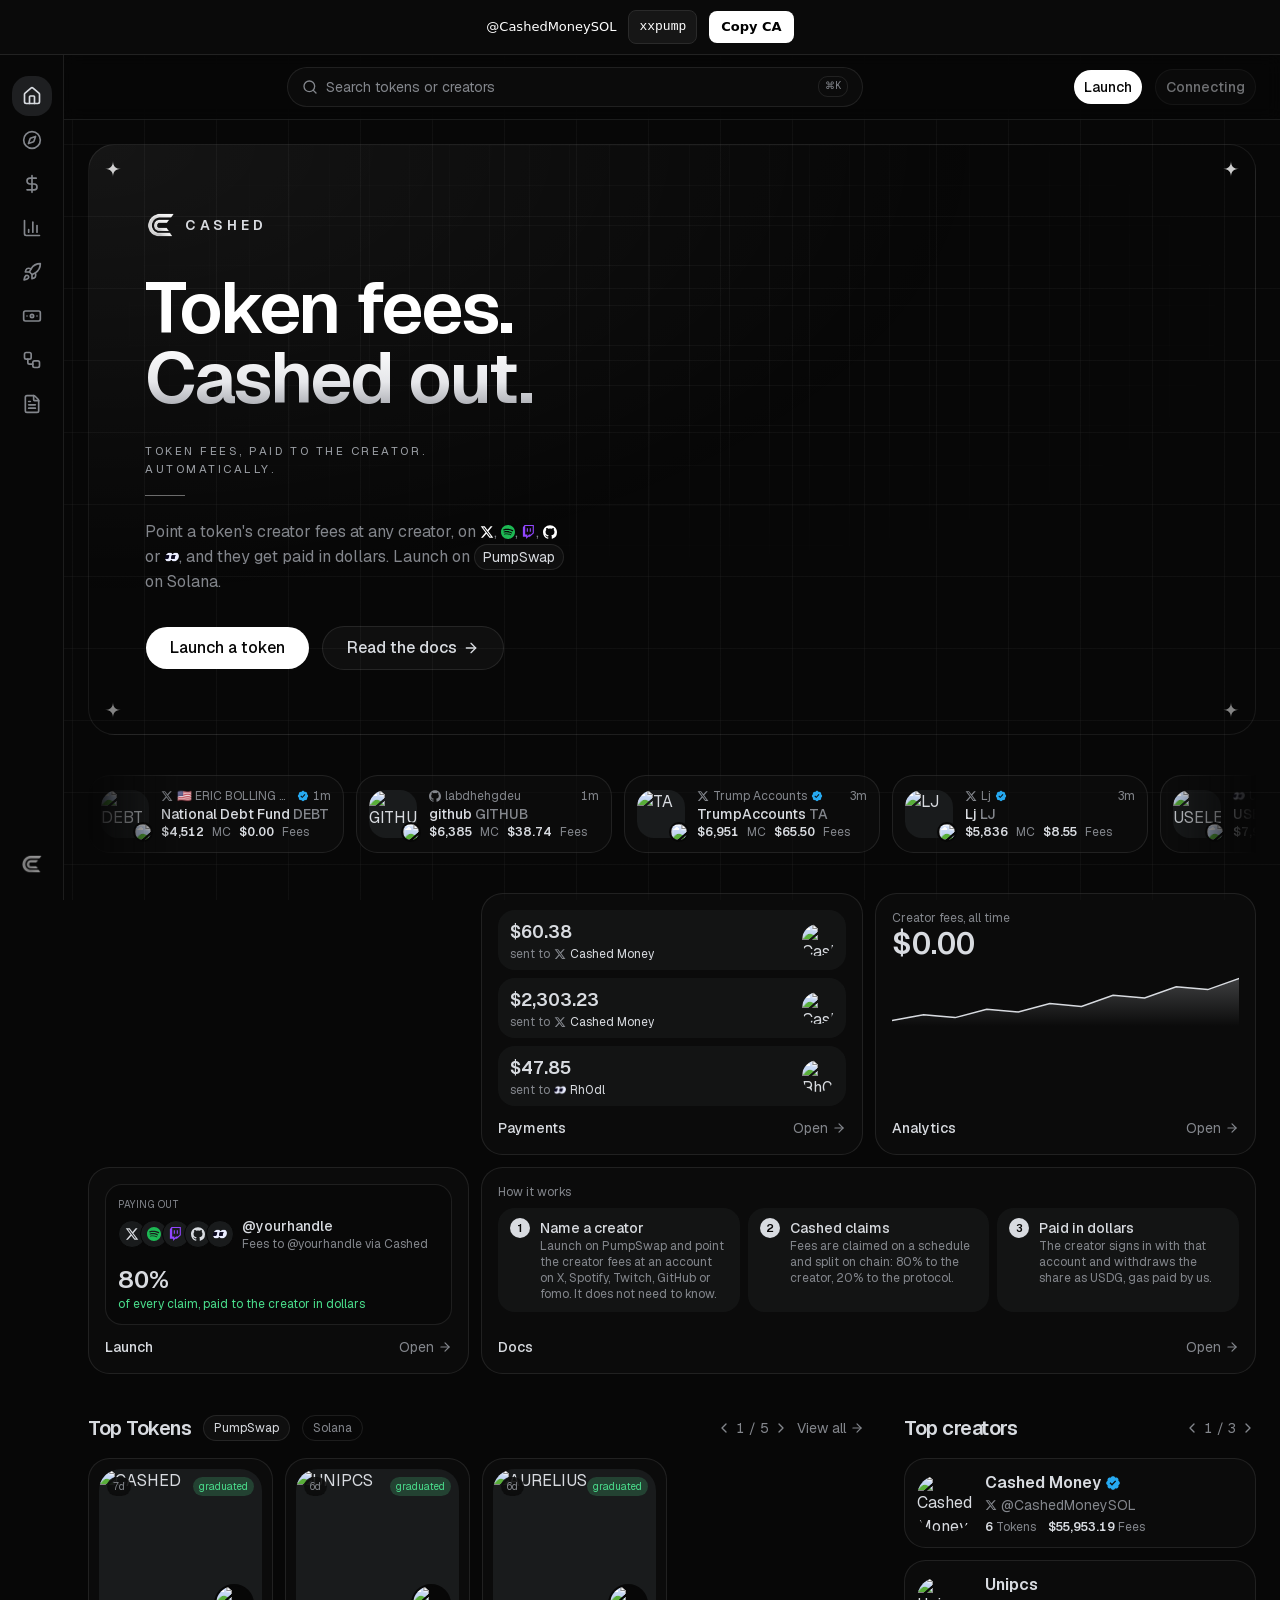
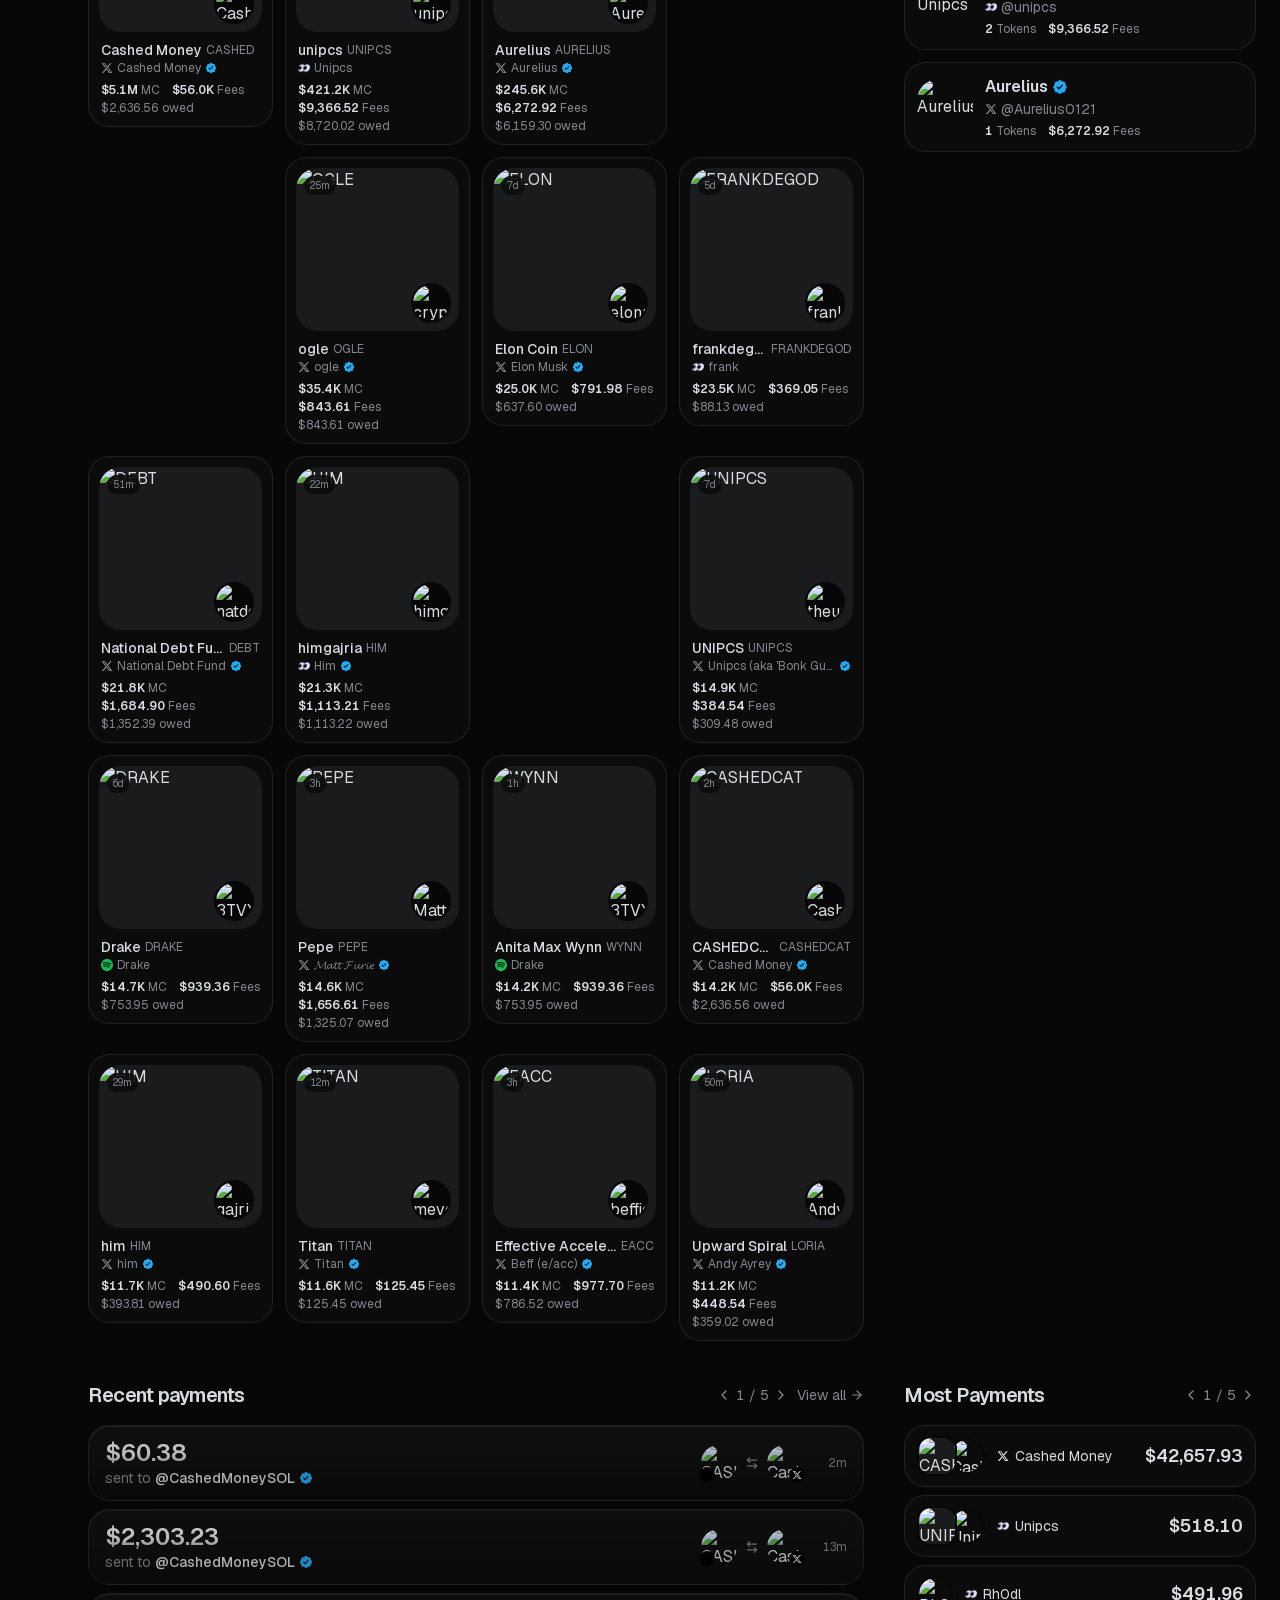
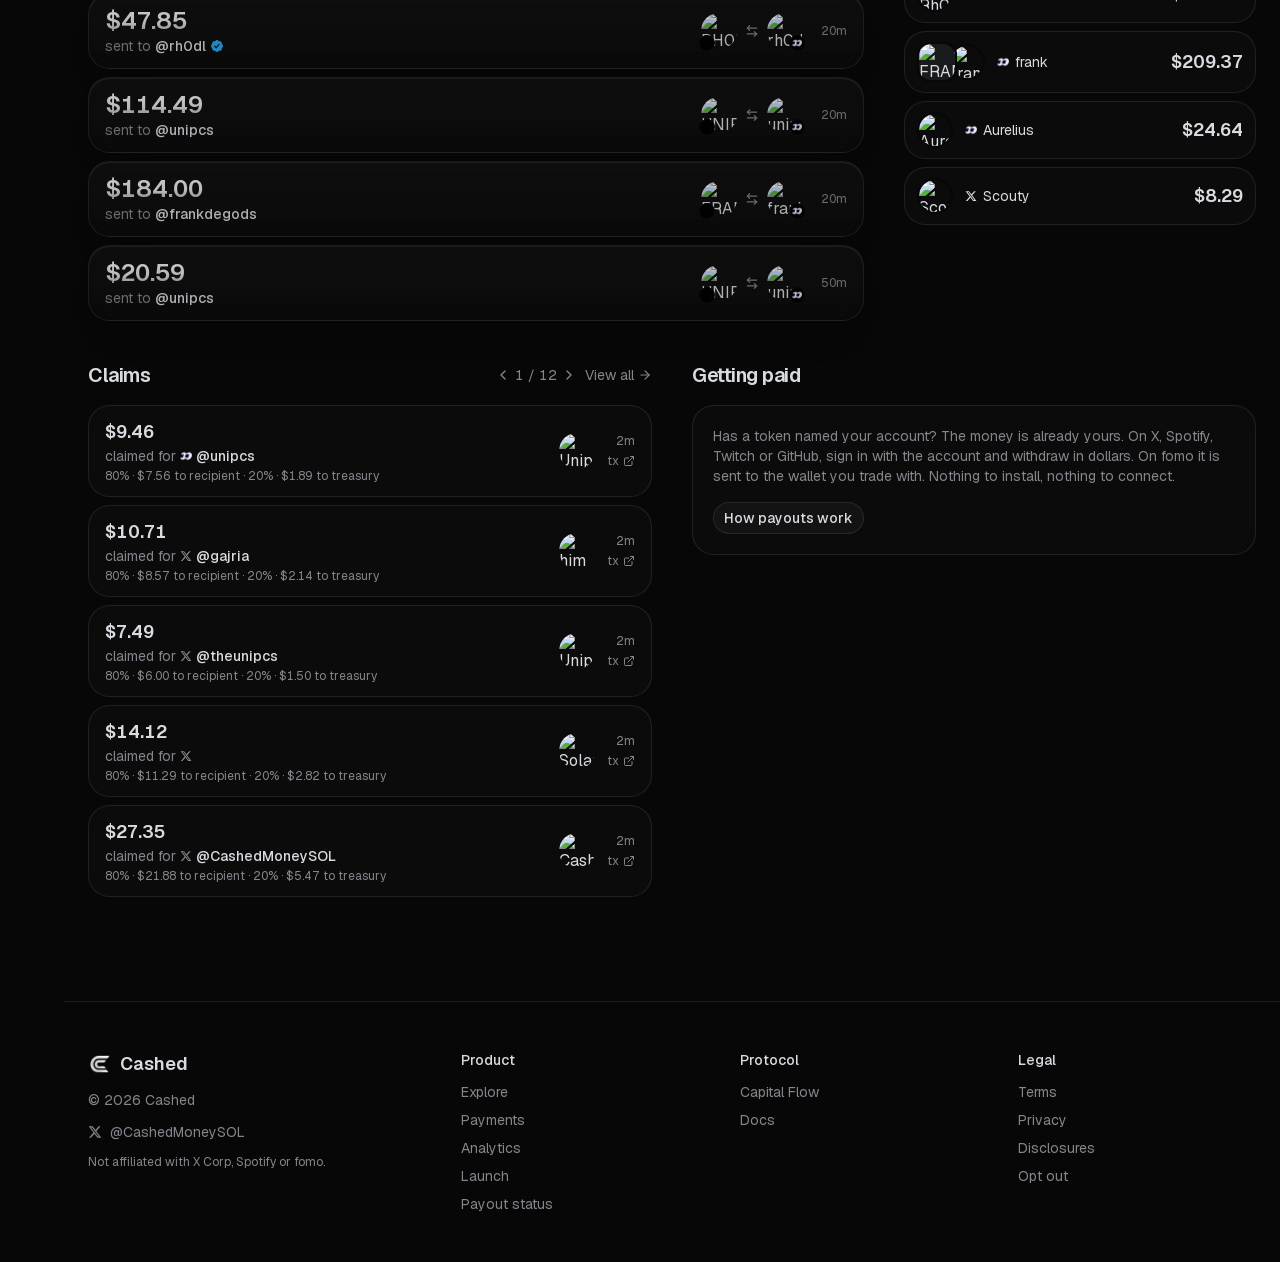
==== commit 26893c14: "Remove Robinhood, Pons, Vlad, and MeadGod branding and cards from the clone. Co-authored-by: Cursor " ====
--- a/index.html
+++ b/index.html
@@ -1,4 +1,6 @@
-<!DOCTYPE html><html data-dpl-id="dpl_JBxvJLaas8P9AHUe6HkGp45us8QY" lang="en" class="geist_f15bd114-module__7725RG__variable geist_mono_8d43a2aa-module__8Li5zG__variable dark h-full antialiased"><head><meta charSet="utf-8"/><meta name="viewport" content="width=device-width, initial-scale=1"/><link rel="preload" href="/logo-transparent.png" as="image"/><link rel="preload" as="image" href="/fomo.png"/><link rel="preload" as="image" href="/pons.png"/><link rel="stylesheet" href="/assets/static/immutable/chunks/390r2qn_w1hxb.css" data-precedence="next"/><link rel="stylesheet" href="/assets/static/immutable/chunks/3wxnf608zoqqo.css" data-precedence="next"/><link rel="preload" as="script" fetchPriority="low" href="/assets/static/immutable/chunks/0zz4iendek79o.js"/><link rel="preload" href="/logo.png" as="image"/><title>Cashed - Token fees. Cashed out.</title><meta name="description" content="Point a token&#x27;s creator fees at any creator, on X, Spotify, Twitch, GitHub or fomo, and they get paid in dollars. Launch on pons, Robinhood Chain."/><meta property="og:title" content="Cashed - Token fees. Cashed out."/><meta property="og:description" content="Point a token&#x27;s creator fees at any creator, on X, Spotify, Twitch, GitHub or fomo, and they get paid in dollars. Launch on pons, Robinhood Chain."/><meta property="og:site_name" content="Cashed"/><meta property="og:image" content="https://cashedmoney.world/og.png"/><meta property="og:image:width" content="1730"/><meta property="og:image:height" content="909"/><meta property="og:image:alt" content="Cashed - Token fees. Cashed out."/><meta property="og:type" content="website"/><meta name="twitter:card" content="summary_large_image"/><meta name="twitter:title" content="Cashed - Token fees. Cashed out."/><meta name="twitter:description" content="Point a token&#x27;s creator fees at any creator, on X, Spotify, Twitch, GitHub or fomo, and they get paid in dollars. Launch on pons, Robinhood Chain."/><meta name="twitter:image" content="https://cashedmoney.world/og.png"/><link rel="icon" href="/icon.png" sizes="192x192" type="image/png"/><link rel="apple-touch-icon" href="/apple-icon.png" sizes="180x180" type="image/png"/><meta name="next-size-adjust" content=""/></head><body class="flex min-h-full flex-col">
+<!DOCTYPE html>
+
+<html class="geist_f15bd114-module__7725RG__variable geist_mono_8d43a2aa-module__8Li5zG__variable dark h-full antialiased" data-dpl-id="dpl_JBxvJLaas8P9AHUe6HkGp45us8QY" lang="en"><head><meta charset="utf-8"/><meta content="width=device-width, initial-scale=1" name="viewport"/><link as="image" href="/logo-transparent.png" rel="preload"/><link as="image" href="/fomo.png" rel="preload"/><link data-precedence="next" href="/assets/static/immutable/chunks/390r2qn_w1hxb.css" rel="stylesheet"/><link data-precedence="next" href="/assets/static/immutable/chunks/3wxnf608zoqqo.css" rel="stylesheet"/><link as="script" fetchpriority="low" href="/assets/static/immutable/chunks/0zz4iendek79o.js" rel="preload"/><link as="image" href="/logo.png" rel="preload"/><title>Cashed - Token fees. Cashed out.</title><meta content="Point a token's creator fees at any creator, on X, Spotify, Twitch, GitHub or fomo, and they get paid in dollars. Launch on PumpSwap, Solana." name="description"/><meta content="Cashed - Token fees. Cashed out." property="og:title"/><meta content="Point a token's creator fees at any creator, on X, Spotify, Twitch, GitHub or fomo, and they get paid in dollars. Launch on PumpSwap, Solana." property="og:description"/><meta content="Cashed" property="og:site_name"/><meta content="https://cashedmoney.world/og.png" property="og:image"/><meta content="1730" property="og:image:width"/><meta content="909" property="og:image:height"/><meta content="Cashed - Token fees. Cashed out." property="og:image:alt"/><meta content="website" property="og:type"/><meta content="summary_large_image" name="twitter:card"/><meta content="Cashed - Token fees. Cashed out." name="twitter:title"/><meta content="Point a token's creator fees at any creator, on X, Spotify, Twitch, GitHub or fomo, and they get paid in dollars. Launch on PumpSwap, Solana." name="twitter:description"/><meta content="https://cashedmoney.world/og.png" name="twitter:image"/><link href="/icon.png" rel="icon" sizes="192x192" type="image/png"/><link href="/apple-icon.png" rel="apple-touch-icon" sizes="180x180" type="image/png"/><meta content="" name="next-size-adjust"/></head><body class="flex min-h-full flex-col">
 <style id="ca-bar-style">
 .ca-bar{position:sticky;top:0;z-index:9999;display:flex;align-items:center;justify-content:center;gap:12px;flex-wrap:wrap;padding:10px 16px;background:#0a0a0a;border-bottom:1px solid #222;font-family:ui-sans-serif,system-ui,sans-serif;color:#fff;font-size:13px}
 .ca-bar a{color:#fff;text-decoration:none}
@@ -7,9 +9,9 @@
 [style*="opacity:0"]{opacity:1!important;transform:none!important}
 </style>
 <div class="ca-bar">
-  <a href="https://x.com/CashedMoneySOL" target="_blank" rel="noreferrer">@CashedMoneySOL</a>
-  <span class="ca" id="ca-addr" title="Click to copy">xxpump</span>
-  <button type="button" id="ca-copy">Copy CA</button>
+<a href="https://x.com/CashedMoneySOL" rel="noreferrer" target="_blank">@CashedMoneySOL</a>
+<span class="ca" id="ca-addr" title="Click to copy">xxpump</span>
+<button id="ca-copy" type="button">Copy CA</button>
 </div>
 <script>
 (function(){
@@ -25,4 +27,4 @@
   if(a)a.addEventListener("click",copy);
 })();
 </script>
-<div hidden=""><!--$--><!--/$--></div><div class="min-h-dvh md:pl-16"><aside class="fixed inset-y-0 left-0 z-40 hidden w-16 flex-col items-center border-r border-border bg-sidebar py-4 md:flex"><a aria-label="Cashed home" class="mb-6" href="/"><img src="/logo-transparent.png" alt="" aria-hidden="true" class="object-contain size-9" draggable="false"/></a><nav class="flex flex-col gap-1"><a aria-label="Home" aria-current="page" class="flex size-10 items-center justify-center rounded-xl transition-colors hover:bg-accent hover:text-foreground bg-accent text-foreground" data-state="closed" data-slot="tooltip-trigger" href="/"><svg xmlns="http://www.w3.org/2000/svg" width="24" height="24" viewBox="0 0 24 24" fill="none" stroke="currentColor" stroke-width="2" stroke-linecap="round" stroke-linejoin="round" class="lucide lucide-house lucide-home size-5" aria-hidden="true"><path d="M15 21v-8a1 1 0 0 0-1-1h-4a1 1 0 0 0-1 1v8"></path><path d="M3 10a2 2 0 0 1 .709-1.528l7-6a2 2 0 0 1 2.582 0l7 6A2 2 0 0 1 21 10v9a2 2 0 0 1-2 2H5a2 2 0 0 1-2-2z"></path></svg></a><a aria-label="Explore" class="flex size-10 items-center justify-center rounded-xl text-muted-foreground transition-colors hover:bg-accent hover:text-foreground" data-state="closed" data-slot="tooltip-trigger" href="/explore"><svg xmlns="http://www.w3.org/2000/svg" width="24" height="24" viewBox="0 0 24 24" fill="none" stroke="currentColor" stroke-width="2" stroke-linecap="round" stroke-linejoin="round" class="lucide lucide-compass size-5" aria-hidden="true"><circle cx="12" cy="12" r="10"></circle><path d="m16.24 7.76-1.804 5.411a2 2 0 0 1-1.265 1.265L7.76 16.24l1.804-5.411a2 2 0 0 1 1.265-1.265z"></path></svg></a><a aria-label="Payments" class="flex size-10 items-center justify-center rounded-xl text-muted-foreground transition-colors hover:bg-accent hover:text-foreground" data-state="closed" data-slot="tooltip-trigger" href="/payments"><svg xmlns="http://www.w3.org/2000/svg" width="24" height="24" viewBox="0 0 24 24" fill="none" stroke="currentColor" stroke-width="2" stroke-linecap="round" stroke-linejoin="round" class="lucide lucide-dollar-sign size-5" aria-hidden="true"><line x1="12" x2="12" y1="2" y2="22"></line><path d="M17 5H9.5a3.5 3.5 0 0 0 0 7h5a3.5 3.5 0 0 1 0 7H6"></path></svg></a><a aria-label="Analytics" class="flex size-10 items-center justify-center rounded-xl text-muted-foreground transition-colors hover:bg-accent hover:text-foreground" data-state="closed" data-slot="tooltip-trigger" href="/analytics"><svg xmlns="http://www.w3.org/2000/svg" width="24" height="24" viewBox="0 0 24 24" fill="none" stroke="currentColor" stroke-width="2" stroke-linecap="round" stroke-linejoin="round" class="lucide lucide-chart-column lucide-bar-chart-3 size-5" aria-hidden="true"><path d="M3 3v16a2 2 0 0 0 2 2h16"></path><path d="M18 17V9"></path><path d="M13 17V5"></path><path d="M8 17v-3"></path></svg></a><a aria-label="Launch" class="flex size-10 items-center justify-center rounded-xl text-muted-foreground transition-colors hover:bg-accent hover:text-foreground" data-state="closed" data-slot="tooltip-trigger" href="/launch"><svg xmlns="http://www.w3.org/2000/svg" width="24" height="24" viewBox="0 0 24 24" fill="none" stroke="currentColor" stroke-width="2" stroke-linecap="round" stroke-linejoin="round" class="lucide lucide-rocket size-5" aria-hidden="true"><path d="M12 15v5s3.03-.55 4-2c1.08-1.62 0-5 0-5"></path><path d="M4.5 16.5c-1.5 1.26-2 5-2 5s3.74-.5 5-2c.71-.84.7-2.13-.09-2.91a2.18 2.18 0 0 0-2.91-.09"></path><path d="M9 12a22 22 0 0 1 2-3.95A12.88 12.88 0 0 1 22 2c0 2.72-.78 7.5-6 11a22.4 22.4 0 0 1-4 2z"></path><path d="M9 12H4s.55-3.03 2-4c1.62-1.08 5 .05 5 .05"></path></svg></a><a aria-label="Claim" class="flex size-10 items-center justify-center rounded-xl text-muted-foreground transition-colors hover:bg-accent hover:text-foreground" data-state="closed" data-slot="tooltip-trigger" href="/claim"><svg xmlns="http://www.w3.org/2000/svg" width="24" height="24" viewBox="0 0 24 24" fill="none" stroke="currentColor" stroke-width="2" stroke-linecap="round" stroke-linejoin="round" class="lucide lucide-banknote size-5" aria-hidden="true"><rect width="20" height="12" x="2" y="6" rx="2"></rect><circle cx="12" cy="12" r="2"></circle><path d="M6 12h.01M18 12h.01"></path></svg></a><a aria-label="Capital Flow" class="flex size-10 items-center justify-center rounded-xl text-muted-foreground transition-colors hover:bg-accent hover:text-foreground" data-state="closed" data-slot="tooltip-trigger" href="/capital-flow"><svg xmlns="http://www.w3.org/2000/svg" width="24" height="24" viewBox="0 0 24 24" fill="none" stroke="currentColor" stroke-width="2" stroke-linecap="round" stroke-linejoin="round" class="lucide lucide-workflow size-5" aria-hidden="true"><rect width="8" height="8" x="3" y="3" rx="2"></rect><path d="M7 11v4a2 2 0 0 0 2 2h4"></path><rect width="8" height="8" x="13" y="13" rx="2"></rect></svg></a><a aria-label="Docs" class="flex size-10 items-center justify-center rounded-xl text-muted-foreground transition-colors hover:bg-accent hover:text-foreground" data-state="closed" data-slot="tooltip-trigger" href="/docs"><svg xmlns="http://www.w3.org/2000/svg" width="24" height="24" viewBox="0 0 24 24" fill="none" stroke="currentColor" stroke-width="2" stroke-linecap="round" stroke-linejoin="round" class="lucide lucide-file-text size-5" aria-hidden="true"><path d="M6 22a2 2 0 0 1-2-2V4a2 2 0 0 1 2-2h8a2.4 2.4 0 0 1 1.704.706l3.588 3.588A2.4 2.4 0 0 1 20 8v12a2 2 0 0 1-2 2z"></path><path d="M14 2v5a1 1 0 0 0 1 1h5"></path><path d="M10 9H8"></path><path d="M16 13H8"></path><path d="M16 17H8"></path></svg></a></nav><a href="https://x.com/CashedMoneySOL" target="_blank" rel="noreferrer" class="mt-auto flex size-10 items-center justify-center rounded-xl opacity-60 transition-opacity hover:opacity-100" aria-label="Cashed on X"><img src="/logo-transparent.png" alt="" aria-hidden="true" class="object-contain size-6" draggable="false"/></a></aside><nav class="fixed inset-x-0 bottom-0 z-40 flex justify-around border-t border-border bg-background/95 backdrop-blur md:hidden" style="padding-bottom:env(safe-area-inset-bottom, 0px)" aria-label="Primary"><a aria-label="Home" aria-current="page" class="flex min-w-0 flex-1 flex-col items-center gap-1 py-2 text-[10px] text-foreground" href="/"><svg xmlns="http://www.w3.org/2000/svg" width="24" height="24" viewBox="0 0 24 24" fill="none" stroke="currentColor" stroke-width="2" stroke-linecap="round" stroke-linejoin="round" class="lucide lucide-house lucide-home size-5" aria-hidden="true"><path d="M15 21v-8a1 1 0 0 0-1-1h-4a1 1 0 0 0-1 1v8"></path><path d="M3 10a2 2 0 0 1 .709-1.528l7-6a2 2 0 0 1 2.582 0l7 6A2 2 0 0 1 21 10v9a2 2 0 0 1-2 2H5a2 2 0 0 1-2-2z"></path></svg>Home</a><a aria-label="Explore" class="flex min-w-0 flex-1 flex-col items-center gap-1 py-2 text-[10px] text-muted-foreground" href="/explore"><svg xmlns="http://www.w3.org/2000/svg" width="24" height="24" viewBox="0 0 24 24" fill="none" stroke="currentColor" stroke-width="2" stroke-linecap="round" stroke-linejoin="round" class="lucide lucide-compass size-5" aria-hidden="true"><circle cx="12" cy="12" r="10"></circle><path d="m16.24 7.76-1.804 5.411a2 2 0 0 1-1.265 1.265L7.76 16.24l1.804-5.411a2 2 0 0 1 1.265-1.265z"></path></svg>Explore</a><a aria-label="Payments" class="flex min-w-0 flex-1 flex-col items-center gap-1 py-2 text-[10px] text-muted-foreground" href="/payments"><svg xmlns="http://www.w3.org/2000/svg" width="24" height="24" viewBox="0 0 24 24" fill="none" stroke="currentColor" stroke-width="2" stroke-linecap="round" stroke-linejoin="round" class="lucide lucide-dollar-sign size-5" aria-hidden="true"><line x1="12" x2="12" y1="2" y2="22"></line><path d="M17 5H9.5a3.5 3.5 0 0 0 0 7h5a3.5 3.5 0 0 1 0 7H6"></path></svg>Payments</a><a aria-label="Launch" class="flex min-w-0 flex-1 flex-col items-center gap-1 py-2 text-[10px] text-muted-foreground" href="/launch"><svg xmlns="http://www.w3.org/2000/svg" width="24" height="24" viewBox="0 0 24 24" fill="none" stroke="currentColor" stroke-width="2" stroke-linecap="round" stroke-linejoin="round" class="lucide lucide-rocket size-5" aria-hidden="true"><path d="M12 15v5s3.03-.55 4-2c1.08-1.62 0-5 0-5"></path><path d="M4.5 16.5c-1.5 1.26-2 5-2 5s3.74-.5 5-2c.71-.84.7-2.13-.09-2.91a2.18 2.18 0 0 0-2.91-.09"></path><path d="M9 12a22 22 0 0 1 2-3.95A12.88 12.88 0 0 1 22 2c0 2.72-.78 7.5-6 11a22.4 22.4 0 0 1-4 2z"></path><path d="M9 12H4s.55-3.03 2-4c1.62-1.08 5 .05 5 .05"></path></svg>Launch</a><a aria-label="Claim" class="flex min-w-0 flex-1 flex-col items-center gap-1 py-2 text-[10px] text-muted-foreground" href="/claim"><svg xmlns="http://www.w3.org/2000/svg" width="24" height="24" viewBox="0 0 24 24" fill="none" stroke="currentColor" stroke-width="2" stroke-linecap="round" stroke-linejoin="round" class="lucide lucide-banknote size-5" aria-hidden="true"><rect width="20" height="12" x="2" y="6" rx="2"></rect><circle cx="12" cy="12" r="2"></circle><path d="M6 12h.01M18 12h.01"></path></svg>Claim</a></nav><header class="sticky z-30 border-b border-border bg-background/85 backdrop-blur" style="top:env(safe-area-inset-top, 0px)"><div class="mx-auto flex h-16 max-w-7xl items-center gap-3 px-4 sm:px-6"><a class="flex items-center gap-2 md:hidden" aria-label="Cashed home" href="/"><img src="/logo-transparent.png" alt="" aria-hidden="true" class="object-contain size-8" draggable="false"/></a><div class="relative min-w-0 flex-1 md:mx-auto md:max-w-xl"><label class="flex h-10 items-center gap-2 rounded-full border border-border bg-card/60 px-3.5 text-sm text-muted-foreground focus-within:border-foreground/40"><svg xmlns="http://www.w3.org/2000/svg" width="24" height="24" viewBox="0 0 24 24" fill="none" stroke="currentColor" stroke-width="2" stroke-linecap="round" stroke-linejoin="round" class="lucide lucide-search size-4 shrink-0" aria-hidden="true"><path d="m21 21-4.34-4.34"></path><circle cx="11" cy="11" r="8"></circle></svg><input placeholder="Search tokens or creators" aria-label="Search" class="min-w-0 flex-1 bg-transparent text-foreground outline-none placeholder:text-muted-foreground" value=""/><kbd class="hidden rounded-md border border-border px-1.5 py-0.5 text-[10px] sm:inline">⌘K</kbd></label></div><a data-slot="button" data-variant="default" data-size="lg" class="group/button shrink-0 items-center justify-center border border-transparent bg-clip-padding text-sm font-medium whitespace-nowrap transition-all outline-none select-none focus-visible:border-ring focus-visible:ring-3 focus-visible:ring-ring/50 active:not-aria-[haspopup]:translate-y-px disabled:pointer-events-none disabled:opacity-50 aria-invalid:border-destructive aria-invalid:ring-3 aria-invalid:ring-destructive/20 dark:aria-invalid:border-destructive/50 dark:aria-invalid:ring-destructive/40 [&amp;_svg]:pointer-events-none [&amp;_svg]:shrink-0 [&amp;_svg:not([class*=&#x27;size-&#x27;])]:size-4 bg-primary text-primary-foreground hover:bg-primary/80 h-9 gap-1.5 px-2.5 has-data-[icon=inline-end]:pr-2 has-data-[icon=inline-start]:pl-2 hidden rounded-full sm:inline-flex" href="/launch">Launch</a><button data-slot="button" data-variant="outline" data-size="lg" class="group/button inline-flex shrink-0 items-center justify-center border bg-clip-padding text-sm font-medium whitespace-nowrap transition-all outline-none select-none focus-visible:border-ring focus-visible:ring-3 focus-visible:ring-ring/50 active:not-aria-[haspopup]:translate-y-px disabled:pointer-events-none disabled:opacity-50 aria-invalid:border-destructive aria-invalid:ring-3 aria-invalid:ring-destructive/20 dark:aria-invalid:border-destructive/50 dark:aria-invalid:ring-destructive/40 [&amp;_svg]:pointer-events-none [&amp;_svg]:shrink-0 [&amp;_svg:not([class*=&#x27;size-&#x27;])]:size-4 border-border bg-background hover:bg-muted hover:text-foreground aria-expanded:bg-muted aria-expanded:text-foreground dark:border-input dark:bg-input/30 dark:hover:bg-input/50 h-9 gap-1.5 px-2.5 has-data-[icon=inline-end]:pr-2 has-data-[icon=inline-start]:pl-2 rounded-full" disabled="">Connecting</button></div></header><main class="mx-auto w-full max-w-7xl px-4 pt-6 pb-24 sm:px-6 md:pb-10"><div class="space-y-10"><section class="relative isolate overflow-hidden rounded-3xl border border-border/80 bg-[radial-gradient(ellipse_at_top_left,oklch(1_0_0/6%),transparent_55%)] px-6 py-12 sm:px-10 sm:py-16 lg:px-14"><div class="grid-fade pointer-events-none absolute inset-0 -z-10" aria-hidden="true"></div><svg viewBox="0 0 24 24" aria-hidden="true" class="text-white absolute left-4 top-4 size-4 opacity-80"><path d="M12 0 C12 8 16 12 24 12 C16 12 12 16 12 24 C12 16 8 12 0 12 C8 12 12 8 12 0Z" fill="currentColor"></path></svg><svg viewBox="0 0 24 24" aria-hidden="true" class="text-white absolute right-4 top-4 size-4 opacity-80"><path d="M12 0 C12 8 16 12 24 12 C16 12 12 16 12 24 C12 16 8 12 0 12 C8 12 12 8 12 0Z" fill="currentColor"></path></svg><svg viewBox="0 0 24 24" aria-hidden="true" class="text-white absolute bottom-4 left-4 size-4 opacity-50"><path d="M12 0 C12 8 16 12 24 12 C16 12 12 16 12 24 C12 16 8 12 0 12 C8 12 12 8 12 0Z" fill="currentColor"></path></svg><svg viewBox="0 0 24 24" aria-hidden="true" class="text-white absolute bottom-4 right-4 size-4 opacity-50"><path d="M12 0 C12 8 16 12 24 12 C16 12 12 16 12 24 C12 16 8 12 0 12 C8 12 12 8 12 0Z" fill="currentColor"></path></svg><div class="grid items-center gap-10 lg:grid-cols-[1fr_1.1fr] xl:grid-cols-[1fr_1.4fr]"><div class="min-w-0"><div class="flex items-center gap-2" style="opacity:1;transform:none"><img src="/logo-transparent.png" alt="" aria-hidden="true" class="object-contain size-8" draggable="false"/><span class="text-sm font-semibold tracking-[0.28em] uppercase">Cashed</span></div><h1 class="mt-8 text-balance text-5xl font-semibold leading-[0.98] tracking-[-0.03em] sm:text-6xl xl:text-7xl" style="opacity:1;transform:none"><span class="block text-white">Token fees<!-- -->.</span><span class="chrome-text block">Cashed out.</span></h1><p class="eyebrow mt-7 max-w-sm leading-relaxed" style="opacity:1;transform:none"><span class="block">Token fees, paid to the creator.</span><span class="block">Automatically.</span></p><div class="mt-4 h-px w-10 bg-white/40" aria-hidden="true"></div><p class="mt-6 max-w-md text-base text-muted-foreground" style="opacity:1;transform:none">Point a token&#x27;s creator fees at any creator, on <svg viewBox="0 0 24 24" aria-hidden="true" class="fill-current inline size-3.5 align-[-2px] text-white"><path d="M18.244 2.25h3.308l-7.227 8.26 8.502 11.24H16.17l-5.214-6.817L4.99 21.75H1.68l7.73-8.835L1.254 2.25H8.08l4.713 6.231zm-1.161 17.52h1.833L7.084 4.126H5.117z"></path></svg>, <svg viewBox="0 0 24 24" aria-hidden="true" class="fill-current inline size-3.5 align-[-2px]" style="color:#1DB954"><path d="M12 0C5.4 0 0 5.4 0 12s5.4 12 12 12 12-5.4 12-12S18.66 0 12 0zm5.5 17.3a.75.75 0 0 1-1.03.25c-2.82-1.72-6.37-2.11-10.55-1.16a.75.75 0 1 1-.33-1.46c4.57-1.05 8.5-.6 11.65 1.33.36.22.47.68.26 1.04zm1.47-3.27a.94.94 0 0 1-1.29.31c-3.23-1.98-8.15-2.56-11.97-1.4a.94.94 0 1 1-.54-1.79c4.36-1.32 9.78-.68 13.49 1.6.44.27.58.85.31 1.28zm.13-3.4C15.24 8.33 8.9 8.12 5.2 9.24a1.12 1.12 0 1 1-.65-2.15c4.25-1.29 11.31-1.04 15.77 1.61a1.12 1.12 0 0 1-1.15 1.93z"></path></svg>, <svg viewBox="0 0 24 24" aria-hidden="true" class="fill-current inline size-3.5 align-[-2px]" style="color:#9146FF"><path d="M4.3 0 1.5 3.7v16.6h5.6V24l3.7-3.7h2.8L20.3 14V0zm14.1 13.1-3.2 3.2H12l-2.8 2.8v-2.8H5.5V1.9h12.9zM15.2 5.5v6.2h-1.9V5.5zm-5.1 0v6.2H8.2V5.5z"></path></svg>, <svg viewBox="0 .5 24 23.4" aria-hidden="true" class="fill-current inline size-3.5 align-[-2px] text-white"><path d="M12 .5C5.37.5 0 5.87 0 12.5c0 5.3 3.44 9.8 8.2 11.39.6.11.82-.26.82-.58v-2.03c-3.34.73-4.04-1.61-4.04-1.61-.55-1.39-1.34-1.76-1.34-1.76-1.09-.75.08-.73.08-.73 1.2.08 1.84 1.24 1.84 1.24 1.07 1.84 2.81 1.31 3.5 1 .11-.78.42-1.31.76-1.61-2.67-.3-5.47-1.34-5.47-5.96 0-1.32.47-2.39 1.24-3.23-.12-.3-.54-1.53.12-3.18 0 0 1.01-.32 3.3 1.23a11.5 11.5 0 0 1 6.01 0c2.29-1.55 3.3-1.23 3.3-1.23.66 1.65.24 2.88.12 3.18.77.84 1.24 1.91 1.24 3.23 0 4.63-2.81 5.65-5.49 5.95.43.37.82 1.1.82 2.22v3.29c0 .32.22.7.83.58A12.01 12.01 0 0 0 24 12.5C24 5.87 18.63.5 12 .5z"></path></svg> or <img src="/fomo.png" alt="fomo" class="object-contain inline size-3.5 align-[-2px]"/>, and they get paid in dollars. Launch on<!-- --> <span class="inline-flex items-center gap-1 rounded-full border border-border bg-card px-2 py-0.5 text-sm text-foreground"><img src="/pons.png" alt="pons" class="rounded-[22%] object-contain size-3.5"/> pons</span> <!-- -->on Robinhood Chain.</p><div class="mt-8 flex flex-wrap items-center gap-3" style="opacity:1;transform:none"><a data-slot="button" data-variant="default" data-size="lg" class="group/button inline-flex shrink-0 items-center justify-center border border-transparent bg-clip-padding font-medium whitespace-nowrap transition-all outline-none select-none focus-visible:border-ring focus-visible:ring-3 focus-visible:ring-ring/50 active:not-aria-[haspopup]:translate-y-px disabled:pointer-events-none disabled:opacity-50 aria-invalid:border-destructive aria-invalid:ring-3 aria-invalid:ring-destructive/20 dark:aria-invalid:border-destructive/50 dark:aria-invalid:ring-destructive/40 [&amp;_svg]:pointer-events-none [&amp;_svg]:shrink-0 [&amp;_svg:not([class*=&#x27;size-&#x27;])]:size-4 bg-primary text-primary-foreground hover:bg-primary/80 gap-1.5 has-data-[icon=inline-end]:pr-2 has-data-[icon=inline-start]:pl-2 h-11 rounded-full px-6 text-base" href="/launch">Launch a token</a><a data-slot="button" data-variant="outline" data-size="lg" class="group/button inline-flex shrink-0 items-center justify-center border bg-clip-padding font-medium whitespace-nowrap transition-all outline-none select-none focus-visible:border-ring focus-visible:ring-3 focus-visible:ring-ring/50 active:not-aria-[haspopup]:translate-y-px disabled:pointer-events-none disabled:opacity-50 aria-invalid:border-destructive aria-invalid:ring-3 aria-invalid:ring-destructive/20 dark:aria-invalid:border-destructive/50 dark:aria-invalid:ring-destructive/40 [&amp;_svg]:pointer-events-none [&amp;_svg]:shrink-0 [&amp;_svg:not([class*=&#x27;size-&#x27;])]:size-4 border-border bg-background hover:bg-muted hover:text-foreground aria-expanded:bg-muted aria-expanded:text-foreground dark:border-input dark:bg-input/30 dark:hover:bg-input/50 gap-1.5 has-data-[icon=inline-end]:pr-2 has-data-[icon=inline-start]:pl-2 h-11 rounded-full px-6 text-base" href="/docs">Read the docs <svg xmlns="http://www.w3.org/2000/svg" width="24" height="24" viewBox="0 0 24 24" fill="none" stroke="currentColor" stroke-width="2" stroke-linecap="round" stroke-linejoin="round" class="lucide lucide-arrow-right size-4" aria-hidden="true"><path d="M5 12h14"></path><path d="m12 5 7 7-7 7"></path></svg></a></div></div><div class="creator-stage-wrap relative -mx-6 min-w-0 sm:-mx-10 lg:mx-0" style="opacity:1;transform:none"><div class="creator-stage"><div class="stage-floor"><div aria-label="Creators paid through Cashed" aria-roledescription="carousel" class="stage-depth" data-window="2" role="group"><button aria-hidden="false" aria-label="Show @VladTenev" aria-pressed="true" class="stage-card" data-offset="0" tabindex="0" type="button"><span aria-hidden="true" class="stage-card-body"><span class="stage-card-face"><span class="stage-card-top"><span class="inline-flex items-center gap-1.5"><svg viewBox="0 0 24 24" aria-hidden="true" class="fill-current size-3.5"><path d="M18.244 2.25h3.308l-7.227 8.26 8.502 11.24H16.17l-5.214-6.817L4.99 21.75H1.68l7.73-8.835L1.254 2.25H8.08l4.713 6.231zm-1.161 17.52h1.833L7.084 4.126H5.117z"></path></svg> </span><span>01</span></span><span class="stage-card-emblem"><img src="https://unavatar.io/x/VladTenev" alt="Vlad Tenev" class="object-cover stage-avatar" loading="lazy" referrerPolicy="no-referrer"/></span><span class="stage-card-foot"><strong>Vlad Tenev</strong><span><b class="tabular">$250.00</b> sent</span></span></span></span></button><button aria-hidden="false" aria-label="Show Drake" aria-pressed="false" class="stage-card" data-offset="1" tabindex="0" type="button"><span aria-hidden="true" class="stage-card-body"><span class="stage-card-face"><span class="stage-card-top"><span class="inline-flex items-center gap-1.5"><svg viewBox="0 0 24 24" aria-hidden="true" class="fill-current size-3.5" style="color:#1DB954"><path d="M12 0C5.4 0 0 5.4 0 12s5.4 12 12 12 12-5.4 12-12S18.66 0 12 0zm5.5 17.3a.75.75 0 0 1-1.03.25c-2.82-1.72-6.37-2.11-10.55-1.16a.75.75 0 1 1-.33-1.46c4.57-1.05 8.5-.6 11.65 1.33.36.22.47.68.26 1.04zm1.47-3.27a.94.94 0 0 1-1.29.31c-3.23-1.98-8.15-2.56-11.97-1.4a.94.94 0 1 1-.54-1.79c4.36-1.32 9.78-.68 13.49 1.6.44.27.58.85.31 1.28zm.13-3.4C15.24 8.33 8.9 8.12 5.2 9.24a1.12 1.12 0 1 1-.65-2.15c4.25-1.29 11.31-1.04 15.77 1.61a1.12 1.12 0 0 1-1.15 1.93z"></path></svg> <!-- -->Spotify</span><span>02</span></span><span class="stage-card-emblem"><img src="https://i.scdn.co/image/ab6761610000e5eb4293385d324db8558179afd9" alt="Drake" class="object-cover stage-avatar" loading="lazy" referrerPolicy="no-referrer"/></span><span class="stage-card-foot"><strong>Drake</strong><span><b class="tabular">$1,000.00</b> sent</span></span></span></span></button><button aria-hidden="false" aria-label="Show @kaicenat" aria-pressed="false" class="stage-card" data-offset="2" tabindex="0" type="button"><span aria-hidden="true" class="stage-card-body"><span class="stage-card-face"><span class="stage-card-top"><span class="inline-flex items-center gap-1.5"><svg viewBox="0 0 24 24" aria-hidden="true" class="fill-current size-3.5" style="color:#9146FF"><path d="M4.3 0 1.5 3.7v16.6h5.6V24l3.7-3.7h2.8L20.3 14V0zm14.1 13.1-3.2 3.2H12l-2.8 2.8v-2.8H5.5V1.9h12.9zM15.2 5.5v6.2h-1.9V5.5zm-5.1 0v6.2H8.2V5.5z"></path></svg> <!-- -->Twitch</span><span>03</span></span><span class="stage-card-emblem"><img src="https://static-cdn.jtvnw.net/jtv_user_pictures/bf6a04cf-3f44-4986-8eed-5c36bfad542b-profile_image-300x300.png" alt="KaiCenat" class="object-cover stage-avatar" loading="lazy" referrerPolicy="no-referrer"/></span><span class="stage-card-foot"><strong>KaiCenat</strong><span><b class="tabular">$640.00</b> sent</span></span></span></span></button><button aria-hidden="true" aria-label="Show @vbuterin" aria-pressed="false" class="stage-card" data-offset="3" tabindex="-1" type="button"><span aria-hidden="true" class="stage-card-body"><span class="stage-card-face"><span class="stage-card-top"><span class="inline-flex items-center gap-1.5"><svg viewBox="0 .5 24 23.4" aria-hidden="true" class="fill-current size-3.5"><path d="M12 .5C5.37.5 0 5.87 0 12.5c0 5.3 3.44 9.8 8.2 11.39.6.11.82-.26.82-.58v-2.03c-3.34.73-4.04-1.61-4.04-1.61-.55-1.39-1.34-1.76-1.34-1.76-1.09-.75.08-.73.08-.73 1.2.08 1.84 1.24 1.84 1.24 1.07 1.84 2.81 1.31 3.5 1 .11-.78.42-1.31.76-1.61-2.67-.3-5.47-1.34-5.47-5.96 0-1.32.47-2.39 1.24-3.23-.12-.3-.54-1.53.12-3.18 0 0 1.01-.32 3.3 1.23a11.5 11.5 0 0 1 6.01 0c2.29-1.55 3.3-1.23 3.3-1.23.66 1.65.24 2.88.12 3.18.77.84 1.24 1.91 1.24 3.23 0 4.63-2.81 5.65-5.49 5.95.43.37.82 1.1.82 2.22v3.29c0 .32.22.7.83.58A12.01 12.01 0 0 0 24 12.5C24 5.87 18.63.5 12 .5z"></path></svg> <!-- -->GitHub</span><span>04</span></span><span class="stage-card-emblem"><img src="https://avatars.githubusercontent.com/u/2230894?v=4" alt="vbuterin" class="object-cover stage-avatar" loading="lazy" referrerPolicy="no-referrer"/></span><span class="stage-card-foot"><strong>vbuterin</strong><span><b class="tabular">$480.00</b> sent</span></span></span></span></button><button aria-hidden="true" aria-label="Show @unipcs" aria-pressed="false" class="stage-card" data-offset="3" tabindex="-1" type="button"><span aria-hidden="true" class="stage-card-body"><span class="stage-card-face"><span class="stage-card-top"><span class="inline-flex items-center gap-1.5"><img src="/fomo.png" alt="fomo" class="object-contain size-3.5"/> <!-- -->fomo</span><span>05</span></span><span class="stage-card-emblem"><img src="https://unavatar.io/x/theunipcs" alt="Unipcs" class="object-cover stage-avatar" loading="lazy" referrerPolicy="no-referrer"/></span><span class="stage-card-foot"><strong>Unipcs</strong><span><b class="tabular">$320.00</b> sent</span></span></span></span></button><button aria-hidden="true" aria-label="Show @VladTenev" aria-pressed="false" class="stage-card" data-offset="3" tabindex="-1" type="button"><span aria-hidden="true" class="stage-card-body"><span class="stage-card-face"><span class="stage-card-top"><span class="inline-flex items-center gap-1.5"><svg viewBox="0 0 24 24" aria-hidden="true" class="fill-current size-3.5"><path d="M18.244 2.25h3.308l-7.227 8.26 8.502 11.24H16.17l-5.214-6.817L4.99 21.75H1.68l7.73-8.835L1.254 2.25H8.08l4.713 6.231zm-1.161 17.52h1.833L7.084 4.126H5.117z"></path></svg> </span><span>01</span></span><span class="stage-card-emblem"><img src="https://unavatar.io/x/VladTenev" alt="Vlad Tenev" class="object-cover stage-avatar" loading="lazy" referrerPolicy="no-referrer"/></span><span class="stage-card-foot"><strong>Vlad Tenev</strong><span><b class="tabular">$250.00</b> sent</span></span></span></span></button><button aria-hidden="true" aria-label="Show Drake" aria-pressed="false" class="stage-card" data-offset="-3" tabindex="-1" type="button"><span aria-hidden="true" class="stage-card-body"><span class="stage-card-face"><span class="stage-card-top"><span class="inline-flex items-center gap-1.5"><svg viewBox="0 0 24 24" aria-hidden="true" class="fill-current size-3.5" style="color:#1DB954"><path d="M12 0C5.4 0 0 5.4 0 12s5.4 12 12 12 12-5.4 12-12S18.66 0 12 0zm5.5 17.3a.75.75 0 0 1-1.03.25c-2.82-1.72-6.37-2.11-10.55-1.16a.75.75 0 1 1-.33-1.46c4.57-1.05 8.5-.6 11.65 1.33.36.22.47.68.26 1.04zm1.47-3.27a.94.94 0 0 1-1.29.31c-3.23-1.98-8.15-2.56-11.97-1.4a.94.94 0 1 1-.54-1.79c4.36-1.32 9.78-.68 13.49 1.6.44.27.58.85.31 1.28zm.13-3.4C15.24 8.33 8.9 8.12 5.2 9.24a1.12 1.12 0 1 1-.65-2.15c4.25-1.29 11.31-1.04 15.77 1.61a1.12 1.12 0 0 1-1.15 1.93z"></path></svg> <!-- -->Spotify</span><span>02</span></span><span class="stage-card-emblem"><img src="https://i.scdn.co/image/ab6761610000e5eb4293385d324db8558179afd9" alt="Drake" class="object-cover stage-avatar" loading="lazy" referrerPolicy="no-referrer"/></span><span class="stage-card-foot"><strong>Drake</strong><span><b class="tabular">$1,000.00</b> sent</span></span></span></span></button><button aria-hidden="true" aria-label="Show @kaicenat" aria-pressed="false" class="stage-card" data-offset="-3" tabindex="-1" type="button"><span aria-hidden="true" class="stage-card-body"><span class="stage-card-face"><span class="stage-card-top"><span class="inline-flex items-center gap-1.5"><svg viewBox="0 0 24 24" aria-hidden="true" class="fill-current size-3.5" style="color:#9146FF"><path d="M4.3 0 1.5 3.7v16.6h5.6V24l3.7-3.7h2.8L20.3 14V0zm14.1 13.1-3.2 3.2H12l-2.8 2.8v-2.8H5.5V1.9h12.9zM15.2 5.5v6.2h-1.9V5.5zm-5.1 0v6.2H8.2V5.5z"></path></svg> <!-- -->Twitch</span><span>03</span></span><span class="stage-card-emblem"><img src="https://static-cdn.jtvnw.net/jtv_user_pictures/bf6a04cf-3f44-4986-8eed-5c36bfad542b-profile_image-300x300.png" alt="KaiCenat" class="object-cover stage-avatar" loading="lazy" referrerPolicy="no-referrer"/></span><span class="stage-card-foot"><strong>KaiCenat</strong><span><b class="tabular">$640.00</b> sent</span></span></span></span></button><button aria-hidden="false" aria-label="Show @vbuterin" aria-pressed="false" class="stage-card" data-offset="-2" tabindex="0" type="button"><span aria-hidden="true" class="stage-card-body"><span class="stage-card-face"><span class="stage-card-top"><span class="inline-flex items-center gap-1.5"><svg viewBox="0 .5 24 23.4" aria-hidden="true" class="fill-current size-3.5"><path d="M12 .5C5.37.5 0 5.87 0 12.5c0 5.3 3.44 9.8 8.2 11.39.6.11.82-.26.82-.58v-2.03c-3.34.73-4.04-1.61-4.04-1.61-.55-1.39-1.34-1.76-1.34-1.76-1.09-.75.08-.73.08-.73 1.2.08 1.84 1.24 1.84 1.24 1.07 1.84 2.81 1.31 3.5 1 .11-.78.42-1.31.76-1.61-2.67-.3-5.47-1.34-5.47-5.96 0-1.32.47-2.39 1.24-3.23-.12-.3-.54-1.53.12-3.18 0 0 1.01-.32 3.3 1.23a11.5 11.5 0 0 1 6.01 0c2.29-1.55 3.3-1.23 3.3-1.23.66 1.65.24 2.88.12 3.18.77.84 1.24 1.91 1.24 3.23 0 4.63-2.81 5.65-5.49 5.95.43.37.82 1.1.82 2.22v3.29c0 .32.22.7.83.58A12.01 12.01 0 0 0 24 12.5C24 5.87 18.63.5 12 .5z"></path></svg> <!-- -->GitHub</span><span>04</span></span><span class="stage-card-emblem"><img src="https://avatars.githubusercontent.com/u/2230894?v=4" alt="vbuterin" class="object-cover stage-avatar" loading="lazy" referrerPolicy="no-referrer"/></span><span class="stage-card-foot"><strong>vbuterin</strong><span><b class="tabular">$480.00</b> sent</span></span></span></span></button><button aria-hidden="false" aria-label="Show @unipcs" aria-pressed="false" class="stage-card" data-offset="-1" tabindex="0" type="button"><span aria-hidden="true" class="stage-card-body"><span class="stage-card-face"><span class="stage-card-top"><span class="inline-flex items-center gap-1.5"><img src="/fomo.png" alt="fomo" class="object-contain size-3.5"/> <!-- -->fomo</span><span>05</span></span><span class="stage-card-emblem"><img src="https://unavatar.io/x/theunipcs" alt="Unipcs" class="object-cover stage-avatar" loading="lazy" referrerPolicy="no-referrer"/></span><span class="stage-card-foot"><strong>Unipcs</strong><span><b class="tabular">$320.00</b> sent</span></span></span></span></button></div><div class="stage-controls"><p class="stage-counter"><b>01</b><span>/ <!-- -->5</span></p><div class="stage-arrows"><button aria-label="Previous creator" type="button"><svg aria-hidden="true" focusable="false" viewBox="0 0 6 10"><path d="M1 1l4 4-4 4" fill="none" stroke="currentColor" stroke-linecap="round" stroke-linejoin="round" stroke-width="1.6"></path></svg></button><button aria-label="Next creator" type="button"><svg aria-hidden="true" focusable="false" viewBox="0 0 6 10"><path d="M1 1l4 4-4 4" fill="none" stroke="currentColor" stroke-linecap="round" stroke-linejoin="round" stroke-width="1.6"></path></svg></button></div></div><a aria-live="polite" class="stage-jump" href="/x/VladTenev"><b>@VladTenev</b><span class="inline-flex items-center gap-1"><svg viewBox="0 0 24 24" aria-hidden="true" class="fill-current size-2.5"><path d="M18.244 2.25h3.308l-7.227 8.26 8.502 11.24H16.17l-5.214-6.817L4.99 21.75H1.68l7.73-8.835L1.254 2.25H8.08l4.713 6.231zm-1.161 17.52h1.833L7.084 4.126H5.117z"></path></svg> </span><i aria-hidden="true">→</i></a></div></div></div></div></section><div class="relative"><div class="group/marquee overflow-hidden mask-fade-x w-full"><div class="flex w-max gap-3 animate-marquee" style="--marquee-duration:60s;animation-direction:normal"><a class="flex w-64 shrink-0 items-center gap-3 rounded-2xl border border-border bg-card/60 p-3 transition-colors hover:border-foreground/25" href="/token/0xadf904257691fb0e3fec76761a0fa2698c74d778"><div class="relative shrink-0"><img src="https://jade-fantastic-swordfish-945.mypinata.cloud/ipfs/bafkreibd5sua2jn7z2hl3rrgmrnqkj5nf6hxwbo3dprwwsyhlbm22fr4ra" alt="DEBT" class="object-cover size-12 rounded-xl bg-muted" loading="lazy" referrerPolicy="no-referrer"/><div class="absolute overflow-hidden rounded-full border-2 border-background bg-background size-5 -right-1 -bottom-1" title="@ericbolling"><img src="https://pbs.twimg.com/profile_images/2027433338324049920/YYrJIif9_400x400.jpg" alt="ericbolling" class="object-cover size-full" loading="lazy" referrerPolicy="no-referrer"/></div></div><div class="min-w-0 flex-1 text-xs"><div class="flex items-center gap-1 text-muted-foreground"><svg viewBox="0 0 24 24" aria-hidden="true" class="fill-current size-3 shrink-0"><path d="M18.244 2.25h3.308l-7.227 8.26 8.502 11.24H16.17l-5.214-6.817L4.99 21.75H1.68l7.73-8.835L1.254 2.25H8.08l4.713 6.231zm-1.161 17.52h1.833L7.084 4.126H5.117z"></path></svg><span class="truncate">🇺🇸 ERIC BOLLING 🇺🇸</span><svg viewBox="0 0 22 22" aria-label="Verified" class="fill-x-blue size-3 shrink-0"><path d="M20.396 11c-.018-.646-.215-1.275-.57-1.816-.354-.54-.852-.972-1.438-1.246.223-.607.27-1.264.14-1.897-.131-.634-.437-1.218-.882-1.687-.47-.445-1.053-.75-1.687-.882-.633-.13-1.29-.083-1.897.14-.273-.587-.704-1.086-1.245-1.44S11.647 1.62 11 1.604c-.646.017-1.273.213-1.813.568s-.969.854-1.24 1.44c-.608-.223-1.267-.272-1.902-.14-.635.13-1.22.436-1.69.882-.445.47-.749 1.055-.878 1.688-.13.633-.08 1.29.144 1.896-.587.274-1.087.705-1.443 1.245-.356.54-.555 1.17-.574 1.817.02.647.218 1.276.574 1.817.356.54.856.972 1.443 1.245-.224.606-.274 1.263-.144 1.896.13.634.434 1.218.877 1.688.47.443 1.054.747 1.687.878.633.132 1.29.084 1.897-.136.274.586.705 1.084 1.246 1.439.54.354 1.17.551 1.816.569.647-.016 1.276-.213 1.817-.567s.972-.854 1.245-1.44c.604.239 1.266.296 1.903.164.636-.132 1.22-.447 1.68-.907.46-.46.776-1.044.908-1.681s.075-1.299-.165-1.903c.586-.274 1.084-.705 1.439-1.246.354-.54.551-1.17.569-1.816zM9.662 14.85l-3.429-3.428 1.293-1.302 2.072 2.072 4.4-4.794 1.347 1.246z"></path></svg><span class="ml-auto shrink-0 tabular">1m</span></div><div class="truncate text-sm font-medium text-foreground">National Debt Fund<!-- --> <span class="text-muted-foreground">DEBT</span></div><div class="flex gap-2 tabular"><span class="font-semibold text-foreground">$4,512</span><span class="text-muted-foreground">MC</span><span class="font-semibold text-foreground">$0.00</span><span class="text-muted-foreground">Fees</span></div></div></a><a class="flex w-64 shrink-0 items-center gap-3 rounded-2xl border border-border bg-card/60 p-3 transition-colors hover:border-foreground/25" href="/token/0x6433076d5faebe893676966b3e8809a455402393"><div class="relative shrink-0"><img src="https://jade-fantastic-swordfish-945.mypinata.cloud/ipfs/bafkreidoop5mtkpnclczv4ztlipst5q326ohphegnf7dvzquhzm3s3jiom" alt="GITHUB" class="object-cover size-12 rounded-xl bg-muted" loading="lazy" referrerPolicy="no-referrer"/><div class="absolute overflow-hidden rounded-full border-2 border-background bg-background size-5 -right-1 -bottom-1" title="@labdhehgdeu"><img src="https://avatars.githubusercontent.com/u/334205890?v=4" alt="labdhehgdeu" class="object-cover size-full" loading="lazy" referrerPolicy="no-referrer"/></div></div><div class="min-w-0 flex-1 text-xs"><div class="flex items-center gap-1 text-muted-foreground"><svg viewBox="0 .5 24 23.4" aria-hidden="true" class="fill-current size-3 shrink-0"><path d="M12 .5C5.37.5 0 5.87 0 12.5c0 5.3 3.44 9.8 8.2 11.39.6.11.82-.26.82-.58v-2.03c-3.34.73-4.04-1.61-4.04-1.61-.55-1.39-1.34-1.76-1.34-1.76-1.09-.75.08-.73.08-.73 1.2.08 1.84 1.24 1.84 1.24 1.07 1.84 2.81 1.31 3.5 1 .11-.78.42-1.31.76-1.61-2.67-.3-5.47-1.34-5.47-5.96 0-1.32.47-2.39 1.24-3.23-.12-.3-.54-1.53.12-3.18 0 0 1.01-.32 3.3 1.23a11.5 11.5 0 0 1 6.01 0c2.29-1.55 3.3-1.23 3.3-1.23.66 1.65.24 2.88.12 3.18.77.84 1.24 1.91 1.24 3.23 0 4.63-2.81 5.65-5.49 5.95.43.37.82 1.1.82 2.22v3.29c0 .32.22.7.83.58A12.01 12.01 0 0 0 24 12.5C24 5.87 18.63.5 12 .5z"></path></svg><span class="truncate">labdhehgdeu</span><span class="ml-auto shrink-0 tabular">1m</span></div><div class="truncate text-sm font-medium text-foreground">github<!-- --> <span class="text-muted-foreground">GITHUB</span></div><div class="flex gap-2 tabular"><span class="font-semibold text-foreground">$6,385</span><span class="text-muted-foreground">MC</span><span class="font-semibold text-foreground">$38.74</span><span class="text-muted-foreground">Fees</span></div></div></a><a class="flex w-64 shrink-0 items-center gap-3 rounded-2xl border border-border bg-card/60 p-3 transition-colors hover:border-foreground/25" href="/token/0x6e6186cf0c327fafb315656b70e3c14f1a6ed878"><div class="relative shrink-0"><img src="https://jade-fantastic-swordfish-945.mypinata.cloud/ipfs/bafkreieopcoss6t2a4vdyfabwbcxzk74a7c5i3we3rfnxlxu5nwskzjtvi" alt="TA" class="object-cover size-12 rounded-xl bg-muted" loading="lazy" referrerPolicy="no-referrer"/><div class="absolute overflow-hidden rounded-full border-2 border-background bg-background size-5 -right-1 -bottom-1" title="@TrumpAccounts"><img src="https://pbs.twimg.com/profile_images/2060377320498548737/4XoaEOak_400x400.jpg" alt="TrumpAccounts" class="object-cover size-full" loading="lazy" referrerPolicy="no-referrer"/></div></div><div class="min-w-0 flex-1 text-xs"><div class="flex items-center gap-1 text-muted-foreground"><svg viewBox="0 0 24 24" aria-hidden="true" class="fill-current size-3 shrink-0"><path d="M18.244 2.25h3.308l-7.227 8.26 8.502 11.24H16.17l-5.214-6.817L4.99 21.75H1.68l7.73-8.835L1.254 2.25H8.08l4.713 6.231zm-1.161 17.52h1.833L7.084 4.126H5.117z"></path></svg><span class="truncate">Trump Accounts</span><svg viewBox="0 0 22 22" aria-label="Verified" class="fill-x-blue size-3 shrink-0"><path d="M20.396 11c-.018-.646-.215-1.275-.57-1.816-.354-.54-.852-.972-1.438-1.246.223-.607.27-1.264.14-1.897-.131-.634-.437-1.218-.882-1.687-.47-.445-1.053-.75-1.687-.882-.633-.13-1.29-.083-1.897.14-.273-.587-.704-1.086-1.245-1.44S11.647 1.62 11 1.604c-.646.017-1.273.213-1.813.568s-.969.854-1.24 1.44c-.608-.223-1.267-.272-1.902-.14-.635.13-1.22.436-1.69.882-.445.47-.749 1.055-.878 1.688-.13.633-.08 1.29.144 1.896-.587.274-1.087.705-1.443 1.245-.356.54-.555 1.17-.574 1.817.02.647.218 1.276.574 1.817.356.54.856.972 1.443 1.245-.224.606-.274 1.263-.144 1.896.13.634.434 1.218.877 1.688.47.443 1.054.747 1.687.878.633.132 1.29.084 1.897-.136.274.586.705 1.084 1.246 1.439.54.354 1.17.551 1.816.569.647-.016 1.276-.213 1.817-.567s.972-.854 1.245-1.44c.604.239 1.266.296 1.903.164.636-.132 1.22-.447 1.68-.907.46-.46.776-1.044.908-1.681s.075-1.299-.165-1.903c.586-.274 1.084-.705 1.439-1.246.354-.54.551-1.17.569-1.816zM9.662 14.85l-3.429-3.428 1.293-1.302 2.072 2.072 4.4-4.794 1.347 1.246z"></path></svg><span class="ml-auto shrink-0 tabular">3m</span></div><div class="truncate text-sm font-medium text-foreground">TrumpAccounts<!-- --> <span class="text-muted-foreground">TA</span></div><div class="flex gap-2 tabular"><span class="font-semibold text-foreground">$6,951</span><span class="text-muted-foreground">MC</span><span class="font-semibold text-foreground">$65.50</span><span class="text-muted-foreground">Fees</span></div></div></a><a class="flex w-64 shrink-0 items-center gap-3 rounded-2xl border border-border bg-card/60 p-3 transition-colors hover:border-foreground/25" href="/token/0xede122d90582cabe5cc9d3a8f340d0d3fdf5153d"><div class="relative shrink-0"><img src="https://jade-fantastic-swordfish-945.mypinata.cloud/ipfs/bafkreiakfc3p7kw4vcltqrgmmtcf5xok7ooa2h3ss5uhcbb5rhdl2xai4m" alt="LJ" class="object-cover size-12 rounded-xl bg-muted" loading="lazy" referrerPolicy="no-referrer"/><div class="absolute overflow-hidden rounded-full border-2 border-background bg-background size-5 -right-1 -bottom-1" title="@Ljayx069"><img src="https://pbs.twimg.com/profile_images/2099231261902471171/mT2Naumn_400x400.jpg" alt="Ljayx069" class="object-cover size-full" loading="lazy" referrerPolicy="no-referrer"/></div></div><div class="min-w-0 flex-1 text-xs"><div class="flex items-center gap-1 text-muted-foreground"><svg viewBox="0 0 24 24" aria-hidden="true" class="fill-current size-3 shrink-0"><path d="M18.244 2.25h3.308l-7.227 8.26 8.502 11.24H16.17l-5.214-6.817L4.99 21.75H1.68l7.73-8.835L1.254 2.25H8.08l4.713 6.231zm-1.161 17.52h1.833L7.084 4.126H5.117z"></path></svg><span class="truncate">Lj</span><svg viewBox="0 0 22 22" aria-label="Verified" class="fill-x-blue size-3 shrink-0"><path d="M20.396 11c-.018-.646-.215-1.275-.57-1.816-.354-.54-.852-.972-1.438-1.246.223-.607.27-1.264.14-1.897-.131-.634-.437-1.218-.882-1.687-.47-.445-1.053-.75-1.687-.882-.633-.13-1.29-.083-1.897.14-.273-.587-.704-1.086-1.245-1.44S11.647 1.62 11 1.604c-.646.017-1.273.213-1.813.568s-.969.854-1.24 1.44c-.608-.223-1.267-.272-1.902-.14-.635.13-1.22.436-1.69.882-.445.47-.749 1.055-.878 1.688-.13.633-.08 1.29.144 1.896-.587.274-1.087.705-1.443 1.245-.356.54-.555 1.17-.574 1.817.02.647.218 1.276.574 1.817.356.54.856.972 1.443 1.245-.224.606-.274 1.263-.144 1.896.13.634.434 1.218.877 1.688.47.443 1.054.747 1.687.878.633.132 1.29.084 1.897-.136.274.586.705 1.084 1.246 1.439.54.354 1.17.551 1.816.569.647-.016 1.276-.213 1.817-.567s.972-.854 1.245-1.44c.604.239 1.266.296 1.903.164.636-.132 1.22-.447 1.68-.907.46-.46.776-1.044.908-1.681s.075-1.299-.165-1.903c.586-.274 1.084-.705 1.439-1.246.354-.54.551-1.17.569-1.816zM9.662 14.85l-3.429-3.428 1.293-1.302 2.072 2.072 4.4-4.794 1.347 1.246z"></path></svg><span class="ml-auto shrink-0 tabular">3m</span></div><div class="truncate text-sm font-medium text-foreground">Lj<!-- --> <span class="text-muted-foreground">LJ</span></div><div class="flex gap-2 tabular"><span class="font-semibold text-foreground">$5,836</span><span class="text-muted-foreground">MC</span><span class="font-semibold text-foreground">$8.55</span><span class="text-muted-foreground">Fees</span></div></div></a><a class="flex w-64 shrink-0 items-center gap-3 rounded-2xl border border-border bg-card/60 p-3 transition-colors hover:border-foreground/25" href="/token/0xa6bd1f541e3490d148ecb90af571400530461304"><div class="relative shrink-0"><img src="https://jade-fantastic-swordfish-945.mypinata.cloud/ipfs/bafkreiaa2ctd3pzyap5lsy4vpcbmzms354l23soiarme4cwxcqnwuhgssq" alt="USELESS" class="object-cover size-12 rounded-xl bg-muted" loading="lazy" referrerPolicy="no-referrer"/><div class="absolute overflow-hidden rounded-full border-2 border-background bg-background size-5 -right-1 -bottom-1" title="@unipcs"><img src="https://pbs.twimg.com/profile_images/1755899881783185408/Mtp0uwfM_400x400.jpg" alt="unipcs" class="object-cover size-full" loading="lazy" referrerPolicy="no-referrer"/></div></div><div class="min-w-0 flex-1 text-xs"><div class="flex items-center gap-1 text-muted-foreground"><img src="/fomo.png" alt="fomo" class="object-contain size-3 shrink-0"/><span class="truncate">Unipcs</span><span class="ml-auto shrink-0 tabular">3m</span></div><div class="truncate text-sm font-medium text-foreground">USELESS<!-- --> <span class="text-muted-foreground">USELESS</span></div><div class="flex gap-2 tabular"><span class="font-semibold text-foreground">$7,976</span><span class="text-muted-foreground">MC</span><span class="font-semibold text-foreground">$9,366.52</span><span class="text-muted-foreground">Fees</span></div></div></a><a class="flex w-64 shrink-0 items-center gap-3 rounded-2xl border border-border bg-card/60 p-3 transition-colors hover:border-foreground/25" href="/token/0x2bb9742353ca52c2f77bbd261b12a4bbd8aa0585"><div class="relative shrink-0"><img src="https://jade-fantastic-swordfish-945.mypinata.cloud/ipfs/bafkreihzib7drv2xzhhxk2ysimp7awpivoo6k5azifte3liururwsbdrmu" alt="NOTHING" class="object-cover size-12 rounded-xl bg-muted" loading="lazy" referrerPolicy="no-referrer"/><div class="absolute overflow-hidden rounded-full border-2 border-background bg-background size-5 -right-1 -bottom-1" title="@MEADGod"><img src="https://pbs.twimg.com/profile_images/2092114373221199872/9KiMycPK_400x400.jpg" alt="MEADGod" class="object-cover size-full" loading="lazy" referrerPolicy="no-referrer"/></div></div><div class="min-w-0 flex-1 text-xs"><div class="flex items-center gap-1 text-muted-foreground"><svg viewBox="0 0 24 24" aria-hidden="true" class="fill-current size-3 shrink-0"><path d="M18.244 2.25h3.308l-7.227 8.26 8.502 11.24H16.17l-5.214-6.817L4.99 21.75H1.68l7.73-8.835L1.254 2.25H8.08l4.713 6.231zm-1.161 17.52h1.833L7.084 4.126H5.117z"></path></svg><span class="truncate">Ozzy | 奥兹 🅿️</span><svg viewBox="0 0 22 22" aria-label="Verified" class="fill-x-blue size-3 shrink-0"><path d="M20.396 11c-.018-.646-.215-1.275-.57-1.816-.354-.54-.852-.972-1.438-1.246.223-.607.27-1.264.14-1.897-.131-.634-.437-1.218-.882-1.687-.47-.445-1.053-.75-1.687-.882-.633-.13-1.29-.083-1.897.14-.273-.587-.704-1.086-1.245-1.44S11.647 1.62 11 1.604c-.646.017-1.273.213-1.813.568s-.969.854-1.24 1.44c-.608-.223-1.267-.272-1.902-.14-.635.13-1.22.436-1.69.882-.445.47-.749 1.055-.878 1.688-.13.633-.08 1.29.144 1.896-.587.274-1.087.705-1.443 1.245-.356.54-.555 1.17-.574 1.817.02.647.218 1.276.574 1.817.356.54.856.972 1.443 1.245-.224.606-.274 1.263-.144 1.896.13.634.434 1.218.877 1.688.47.443 1.054.747 1.687.878.633.132 1.29.084 1.897-.136.274.586.705 1.084 1.246 1.439.54.354 1.17.551 1.816.569.647-.016 1.276-.213 1.817-.567s.972-.854 1.245-1.44c.604.239 1.266.296 1.903.164.636-.132 1.22-.447 1.68-.907.46-.46.776-1.044.908-1.681s.075-1.299-.165-1.903c.586-.274 1.084-.705 1.439-1.246.354-.54.551-1.17.569-1.816zM9.662 14.85l-3.429-3.428 1.293-1.302 2.072 2.072 4.4-4.794 1.347 1.246z"></path></svg><span class="ml-auto shrink-0 tabular">3m</span></div><div class="truncate text-sm font-medium text-foreground">Nothing<!-- --> <span class="text-muted-foreground">NOTHING</span></div><div class="flex gap-2 tabular"><span class="font-semibold text-foreground">$6,957</span><span class="text-muted-foreground">MC</span><span class="font-semibold text-foreground">$5,965.44</span><span class="text-muted-foreground">Fees</span></div></div></a><a class="flex w-64 shrink-0 items-center gap-3 rounded-2xl border border-border bg-card/60 p-3 transition-colors hover:border-foreground/25" href="/token/0x2c766e8fc1208f555255927ba75d747aa68d7ed0"><div class="relative shrink-0"><img src="https://jade-fantastic-swordfish-945.mypinata.cloud/ipfs/bafkreid4jeajdfnqo3zbobeouz24r7bdki6p4lq5bpe2tpngbdfagmpstq" alt="FUGUI" class="object-cover size-12 rounded-xl bg-muted" loading="lazy" referrerPolicy="no-referrer"/><div class="absolute overflow-hidden rounded-full border-2 border-background bg-background size-5 -right-1 -bottom-1" title="@MEADGod"><img src="https://pbs.twimg.com/profile_images/2092114373221199872/9KiMycPK_400x400.jpg" alt="MEADGod" class="object-cover size-full" loading="lazy" referrerPolicy="no-referrer"/></div></div><div class="min-w-0 flex-1 text-xs"><div class="flex items-center gap-1 text-muted-foreground"><svg viewBox="0 0 24 24" aria-hidden="true" class="fill-current size-3 shrink-0"><path d="M18.244 2.25h3.308l-7.227 8.26 8.502 11.24H16.17l-5.214-6.817L4.99 21.75H1.68l7.73-8.835L1.254 2.25H8.08l4.713 6.231zm-1.161 17.52h1.833L7.084 4.126H5.117z"></path></svg><span class="truncate">Ozzy | 奥兹 🅿️</span><svg viewBox="0 0 22 22" aria-label="Verified" class="fill-x-blue size-3 shrink-0"><path d="M20.396 11c-.018-.646-.215-1.275-.57-1.816-.354-.54-.852-.972-1.438-1.246.223-.607.27-1.264.14-1.897-.131-.634-.437-1.218-.882-1.687-.47-.445-1.053-.75-1.687-.882-.633-.13-1.29-.083-1.897.14-.273-.587-.704-1.086-1.245-1.44S11.647 1.62 11 1.604c-.646.017-1.273.213-1.813.568s-.969.854-1.24 1.44c-.608-.223-1.267-.272-1.902-.14-.635.13-1.22.436-1.69.882-.445.47-.749 1.055-.878 1.688-.13.633-.08 1.29.144 1.896-.587.274-1.087.705-1.443 1.245-.356.54-.555 1.17-.574 1.817.02.647.218 1.276.574 1.817.356.54.856.972 1.443 1.245-.224.606-.274 1.263-.144 1.896.13.634.434 1.218.877 1.688.47.443 1.054.747 1.687.878.633.132 1.29.084 1.897-.136.274.586.705 1.084 1.246 1.439.54.354 1.17.551 1.816.569.647-.016 1.276-.213 1.817-.567s.972-.854 1.245-1.44c.604.239 1.266.296 1.903.164.636-.132 1.22-.447 1.68-.907.46-.46.776-1.044.908-1.681s.075-1.299-.165-1.903c.586-.274 1.084-.705 1.439-1.246.354-.54.551-1.17.569-1.816zM9.662 14.85l-3.429-3.428 1.293-1.302 2.072 2.072 4.4-4.794 1.347 1.246z"></path></svg><span class="ml-auto shrink-0 tabular">4m</span></div><div class="truncate text-sm font-medium text-foreground">富贵<!-- --> <span class="text-muted-foreground">FUGUI</span></div><div class="flex gap-2 tabular"><span class="font-semibold text-foreground">$17.7K</span><span class="text-muted-foreground">MC</span><span class="font-semibold text-foreground">$5,965.44</span><span class="text-muted-foreground">Fees</span></div></div></a><a class="flex w-64 shrink-0 items-center gap-3 rounded-2xl border border-border bg-card/60 p-3 transition-colors hover:border-foreground/25" href="/token/0x23be1ace02a91f051ed5b24c1ced1fefda30f7dd"><div class="relative shrink-0"><img src="https://jade-fantastic-swordfish-945.mypinata.cloud/ipfs/bafkreiaa2ctd3pzyap5lsy4vpcbmzms354l23soiarme4cwxcqnwuhgssq" alt="USELESS" class="object-cover size-12 rounded-xl bg-muted" loading="lazy" referrerPolicy="no-referrer"/><div class="absolute overflow-hidden rounded-full border-2 border-background bg-background size-5 -right-1 -bottom-1" title="@theunipcs"><img src="https://pbs.twimg.com/profile_images/1755899881783185408/Mtp0uwfM_400x400.jpg" alt="theunipcs" class="object-cover size-full" loading="lazy" referrerPolicy="no-referrer"/></div></div><div class="min-w-0 flex-1 text-xs"><div class="flex items-center gap-1 text-muted-foreground"><svg viewBox="0 0 24 24" aria-hidden="true" class="fill-current size-3 shrink-0"><path d="M18.244 2.25h3.308l-7.227 8.26 8.502 11.24H16.17l-5.214-6.817L4.99 21.75H1.68l7.73-8.835L1.254 2.25H8.08l4.713 6.231zm-1.161 17.52h1.833L7.084 4.126H5.117z"></path></svg><span class="truncate">Unipcs (aka &#x27;Bonk Guy&#x27;) 🎒</span><svg viewBox="0 0 22 22" aria-label="Verified" class="fill-x-blue size-3 shrink-0"><path d="M20.396 11c-.018-.646-.215-1.275-.57-1.816-.354-.54-.852-.972-1.438-1.246.223-.607.27-1.264.14-1.897-.131-.634-.437-1.218-.882-1.687-.47-.445-1.053-.75-1.687-.882-.633-.13-1.29-.083-1.897.14-.273-.587-.704-1.086-1.245-1.44S11.647 1.62 11 1.604c-.646.017-1.273.213-1.813.568s-.969.854-1.24 1.44c-.608-.223-1.267-.272-1.902-.14-.635.13-1.22.436-1.69.882-.445.47-.749 1.055-.878 1.688-.13.633-.08 1.29.144 1.896-.587.274-1.087.705-1.443 1.245-.356.54-.555 1.17-.574 1.817.02.647.218 1.276.574 1.817.356.54.856.972 1.443 1.245-.224.606-.274 1.263-.144 1.896.13.634.434 1.218.877 1.688.47.443 1.054.747 1.687.878.633.132 1.29.084 1.897-.136.274.586.705 1.084 1.246 1.439.54.354 1.17.551 1.816.569.647-.016 1.276-.213 1.817-.567s.972-.854 1.245-1.44c.604.239 1.266.296 1.903.164.636-.132 1.22-.447 1.68-.907.46-.46.776-1.044.908-1.681s.075-1.299-.165-1.903c.586-.274 1.084-.705 1.439-1.246.354-.54.551-1.17.569-1.816zM9.662 14.85l-3.429-3.428 1.293-1.302 2.072 2.072 4.4-4.794 1.347 1.246z"></path></svg><span class="ml-auto shrink-0 tabular">5m</span></div><div class="truncate text-sm font-medium text-foreground">USELESS<!-- --> <span class="text-muted-foreground">USELESS</span></div><div class="flex gap-2 tabular"><span class="font-semibold text-foreground">$4,581</span><span class="text-muted-foreground">MC</span><span class="font-semibold text-foreground">$384.54</span><span class="text-muted-foreground">Fees</span></div></div></a><a class="flex w-64 shrink-0 items-center gap-3 rounded-2xl border border-border bg-card/60 p-3 transition-colors hover:border-foreground/25" href="/token/0x7d813f59744ff5b341e90ebe0777e9c40cde9fda"><div class="relative shrink-0"><img src="https://jade-fantastic-swordfish-945.mypinata.cloud/ipfs/bafkreig2ocrc3fuyzucovr5vsay2b7zh5nrdsrwrodladzijyj2tz4uaiu" alt="NOBLET" class="object-cover size-12 rounded-xl bg-muted" loading="lazy" referrerPolicy="no-referrer"/><div class="absolute overflow-hidden rounded-full border-2 border-background bg-background size-5 -right-1 -bottom-1" title="@0xnobi"><img src="https://pbs.twimg.com/profile_images/2091417259474374657/qFDwTd0I_400x400.jpg" alt="0xnobi" class="object-cover size-full" loading="lazy" referrerPolicy="no-referrer"/></div></div><div class="min-w-0 flex-1 text-xs"><div class="flex items-center gap-1 text-muted-foreground"><svg viewBox="0 0 24 24" aria-hidden="true" class="fill-current size-3 shrink-0"><path d="M18.244 2.25h3.308l-7.227 8.26 8.502 11.24H16.17l-5.214-6.817L4.99 21.75H1.68l7.73-8.835L1.254 2.25H8.08l4.713 6.231zm-1.161 17.52h1.833L7.084 4.126H5.117z"></path></svg><span class="truncate">nobi</span><svg viewBox="0 0 22 22" aria-label="Verified" class="fill-x-blue size-3 shrink-0"><path d="M20.396 11c-.018-.646-.215-1.275-.57-1.816-.354-.54-.852-.972-1.438-1.246.223-.607.27-1.264.14-1.897-.131-.634-.437-1.218-.882-1.687-.47-.445-1.053-.75-1.687-.882-.633-.13-1.29-.083-1.897.14-.273-.587-.704-1.086-1.245-1.44S11.647 1.62 11 1.604c-.646.017-1.273.213-1.813.568s-.969.854-1.24 1.44c-.608-.223-1.267-.272-1.902-.14-.635.13-1.22.436-1.69.882-.445.47-.749 1.055-.878 1.688-.13.633-.08 1.29.144 1.896-.587.274-1.087.705-1.443 1.245-.356.54-.555 1.17-.574 1.817.02.647.218 1.276.574 1.817.356.54.856.972 1.443 1.245-.224.606-.274 1.263-.144 1.896.13.634.434 1.218.877 1.688.47.443 1.054.747 1.687.878.633.132 1.29.084 1.897-.136.274.586.705 1.084 1.246 1.439.54.354 1.17.551 1.816.569.647-.016 1.276-.213 1.817-.567s.972-.854 1.245-1.44c.604.239 1.266.296 1.903.164.636-.132 1.22-.447 1.68-.907.46-.46.776-1.044.908-1.681s.075-1.299-.165-1.903c.586-.274 1.084-.705 1.439-1.246.354-.54.551-1.17.569-1.816zM9.662 14.85l-3.429-3.428 1.293-1.302 2.072 2.072 4.4-4.794 1.347 1.246z"></path></svg><span class="ml-auto shrink-0 tabular">6m</span></div><div class="truncate text-sm font-medium text-foreground">noblet<!-- --> <span class="text-muted-foreground">NOBLET</span></div><div class="flex gap-2 tabular"><span class="font-semibold text-foreground">$6,797</span><span class="text-muted-foreground">MC</span><span class="font-semibold text-foreground">$9.78</span><span class="text-muted-foreground">Fees</span></div></div></a><a class="flex w-64 shrink-0 items-center gap-3 rounded-2xl border border-border bg-card/60 p-3 transition-colors hover:border-foreground/25" href="/token/0x71d0ed825f95d354cb74639b593d0f60ed3c172e"><div class="relative shrink-0"><img src="https://jade-fantastic-swordfish-945.mypinata.cloud/ipfs/bafkreicrhn4aej546p66xmm6k3df2hsv2ak4wqxsgdgb3vrdsesoeclj4u" alt="FUGUI" class="object-cover size-12 rounded-xl bg-muted" loading="lazy" referrerPolicy="no-referrer"/><div class="absolute overflow-hidden rounded-full border-2 border-background bg-background size-5 -right-1 -bottom-1" title="@MEADGod"><img src="https://pbs.twimg.com/profile_images/2092114373221199872/9KiMycPK_400x400.jpg" alt="MEADGod" class="object-cover size-full" loading="lazy" referrerPolicy="no-referrer"/></div></div><div class="min-w-0 flex-1 text-xs"><div class="flex items-center gap-1 text-muted-foreground"><svg viewBox="0 0 24 24" aria-hidden="true" class="fill-current size-3 shrink-0"><path d="M18.244 2.25h3.308l-7.227 8.26 8.502 11.24H16.17l-5.214-6.817L4.99 21.75H1.68l7.73-8.835L1.254 2.25H8.08l4.713 6.231zm-1.161 17.52h1.833L7.084 4.126H5.117z"></path></svg><span class="truncate">Ozzy | 奥兹 🅿️</span><svg viewBox="0 0 22 22" aria-label="Verified" class="fill-x-blue size-3 shrink-0"><path d="M20.396 11c-.018-.646-.215-1.275-.57-1.816-.354-.54-.852-.972-1.438-1.246.223-.607.27-1.264.14-1.897-.131-.634-.437-1.218-.882-1.687-.47-.445-1.053-.75-1.687-.882-.633-.13-1.29-.083-1.897.14-.273-.587-.704-1.086-1.245-1.44S11.647 1.62 11 1.604c-.646.017-1.273.213-1.813.568s-.969.854-1.24 1.44c-.608-.223-1.267-.272-1.902-.14-.635.13-1.22.436-1.69.882-.445.47-.749 1.055-.878 1.688-.13.633-.08 1.29.144 1.896-.587.274-1.087.705-1.443 1.245-.356.54-.555 1.17-.574 1.817.02.647.218 1.276.574 1.817.356.54.856.972 1.443 1.245-.224.606-.274 1.263-.144 1.896.13.634.434 1.218.877 1.688.47.443 1.054.747 1.687.878.633.132 1.29.084 1.897-.136.274.586.705 1.084 1.246 1.439.54.354 1.17.551 1.816.569.647-.016 1.276-.213 1.817-.567s.972-.854 1.245-1.44c.604.239 1.266.296 1.903.164.636-.132 1.22-.447 1.68-.907.46-.46.776-1.044.908-1.681s.075-1.299-.165-1.903c.586-.274 1.084-.705 1.439-1.246.354-.54.551-1.17.569-1.816zM9.662 14.85l-3.429-3.428 1.293-1.302 2.072 2.072 4.4-4.794 1.347 1.246z"></path></svg><span class="ml-auto shrink-0 tabular">6m</span></div><div class="truncate text-sm font-medium text-foreground">福贵<!-- --> <span class="text-muted-foreground">FUGUI</span></div><div class="flex gap-2 tabular"><span class="font-semibold text-foreground">$4,756</span><span class="text-muted-foreground">MC</span><span class="font-semibold text-foreground">$5,965.44</span><span class="text-muted-foreground">Fees</span></div></div></a><a class="flex w-64 shrink-0 items-center gap-3 rounded-2xl border border-border bg-card/60 p-3 transition-colors hover:border-foreground/25" href="/token/0x6420c1d3e736fbcce120bd11437811ad318028de"><div class="relative shrink-0"><img src="https://jade-fantastic-swordfish-945.mypinata.cloud/ipfs/bafkreigeti5wsbneehriop4svjicg73hto56j7gpslb7l5ode334sd2lmi" alt="MAPI" class="object-cover size-12 rounded-xl bg-muted" loading="lazy" referrerPolicy="no-referrer"/><div class="absolute overflow-hidden rounded-full border-2 border-background bg-background size-5 -right-1 -bottom-1" title="@mapi0x"><img src="https://pbs.twimg.com/profile_images/2094610824467808256/RRql14Or_400x400.jpg" alt="mapi0x" class="object-cover size-full" loading="lazy" referrerPolicy="no-referrer"/></div></div><div class="min-w-0 flex-1 text-xs"><div class="flex items-center gap-1 text-muted-foreground"><svg viewBox="0 0 24 24" aria-hidden="true" class="fill-current size-3 shrink-0"><path d="M18.244 2.25h3.308l-7.227 8.26 8.502 11.24H16.17l-5.214-6.817L4.99 21.75H1.68l7.73-8.835L1.254 2.25H8.08l4.713 6.231zm-1.161 17.52h1.833L7.084 4.126H5.117z"></path></svg><span class="truncate">mapi</span><svg viewBox="0 0 22 22" aria-label="Verified" class="fill-x-blue size-3 shrink-0"><path d="M20.396 11c-.018-.646-.215-1.275-.57-1.816-.354-.54-.852-.972-1.438-1.246.223-.607.27-1.264.14-1.897-.131-.634-.437-1.218-.882-1.687-.47-.445-1.053-.75-1.687-.882-.633-.13-1.29-.083-1.897.14-.273-.587-.704-1.086-1.245-1.44S11.647 1.62 11 1.604c-.646.017-1.273.213-1.813.568s-.969.854-1.24 1.44c-.608-.223-1.267-.272-1.902-.14-.635.13-1.22.436-1.69.882-.445.47-.749 1.055-.878 1.688-.13.633-.08 1.29.144 1.896-.587.274-1.087.705-1.443 1.245-.356.54-.555 1.17-.574 1.817.02.647.218 1.276.574 1.817.356.54.856.972 1.443 1.245-.224.606-.274 1.263-.144 1.896.13.634.434 1.218.877 1.688.47.443 1.054.747 1.687.878.633.132 1.29.084 1.897-.136.274.586.705 1.084 1.246 1.439.54.354 1.17.551 1.816.569.647-.016 1.276-.213 1.817-.567s.972-.854 1.245-1.44c.604.239 1.266.296 1.903.164.636-.132 1.22-.447 1.68-.907.46-.46.776-1.044.908-1.681s.075-1.299-.165-1.903c.586-.274 1.084-.705 1.439-1.246.354-.54.551-1.17.569-1.816zM9.662 14.85l-3.429-3.428 1.293-1.302 2.072 2.072 4.4-4.794 1.347 1.246z"></path></svg><span class="ml-auto shrink-0 tabular">8m</span></div><div class="truncate text-sm font-medium text-foreground">mapi<!-- --> <span class="text-muted-foreground">MAPI</span></div><div class="flex gap-2 tabular"><span class="font-semibold text-foreground">$5,693</span><span class="text-muted-foreground">MC</span><span class="font-semibold text-foreground">$11.36</span><span class="text-muted-foreground">Fees</span></div></div></a><a class="flex w-64 shrink-0 items-center gap-3 rounded-2xl border border-border bg-card/60 p-3 transition-colors hover:border-foreground/25" href="/token/0x8c72ec5020e4b69985d01614593d601d8525ea02"><div class="relative shrink-0"><img src="https://jade-fantastic-swordfish-945.mypinata.cloud/ipfs/bafybeieptf6f73ypxa7ns4r423o7emubshru34sdih75uswryt4c3chx7i" alt="BEFFJEZOS" class="object-cover size-12 rounded-xl bg-muted" loading="lazy" referrerPolicy="no-referrer"/><div class="absolute overflow-hidden rounded-full border-2 border-background bg-background size-5 -right-1 -bottom-1" title="@beffjezos"><img src="https://pbs.twimg.com/profile_images/2103670769394061312/fCf1LrKu_400x400.jpg" alt="beffjezos" class="object-cover size-full" loading="lazy" referrerPolicy="no-referrer"/></div></div><div class="min-w-0 flex-1 text-xs"><div class="flex items-center gap-1 text-muted-foreground"><svg viewBox="0 0 24 24" aria-hidden="true" class="fill-current size-3 shrink-0"><path d="M18.244 2.25h3.308l-7.227 8.26 8.502 11.24H16.17l-5.214-6.817L4.99 21.75H1.68l7.73-8.835L1.254 2.25H8.08l4.713 6.231zm-1.161 17.52h1.833L7.084 4.126H5.117z"></path></svg><span class="truncate">Beff (e/acc)</span><svg viewBox="0 0 22 22" aria-label="Verified" class="fill-x-blue size-3 shrink-0"><path d="M20.396 11c-.018-.646-.215-1.275-.57-1.816-.354-.54-.852-.972-1.438-1.246.223-.607.27-1.264.14-1.897-.131-.634-.437-1.218-.882-1.687-.47-.445-1.053-.75-1.687-.882-.633-.13-1.29-.083-1.897.14-.273-.587-.704-1.086-1.245-1.44S11.647 1.62 11 1.604c-.646.017-1.273.213-1.813.568s-.969.854-1.24 1.44c-.608-.223-1.267-.272-1.902-.14-.635.13-1.22.436-1.69.882-.445.47-.749 1.055-.878 1.688-.13.633-.08 1.29.144 1.896-.587.274-1.087.705-1.443 1.245-.356.54-.555 1.17-.574 1.817.02.647.218 1.276.574 1.817.356.54.856.972 1.443 1.245-.224.606-.274 1.263-.144 1.896.13.634.434 1.218.877 1.688.47.443 1.054.747 1.687.878.633.132 1.29.084 1.897-.136.274.586.705 1.084 1.246 1.439.54.354 1.17.551 1.816.569.647-.016 1.276-.213 1.817-.567s.972-.854 1.245-1.44c.604.239 1.266.296 1.903.164.636-.132 1.22-.447 1.68-.907.46-.46.776-1.044.908-1.681s.075-1.299-.165-1.903c.586-.274 1.084-.705 1.439-1.246.354-.54.551-1.17.569-1.816zM9.662 14.85l-3.429-3.428 1.293-1.302 2.072 2.072 4.4-4.794 1.347 1.246z"></path></svg><span class="ml-auto shrink-0 tabular">10m</span></div><div class="truncate text-sm font-medium text-foreground">Beffjezos<!-- --> <span class="text-muted-foreground">BEFFJEZOS</span></div><div class="flex gap-2 tabular"><span class="font-semibold text-foreground">$8,084</span><span class="text-muted-foreground">MC</span><span class="font-semibold text-foreground">$977.70</span><span class="text-muted-foreground">Fees</span></div></div></a><a class="flex w-64 shrink-0 items-center gap-3 rounded-2xl border border-border bg-card/60 p-3 transition-colors hover:border-foreground/25" href="/token/0xadf904257691fb0e3fec76761a0fa2698c74d778"><div class="relative shrink-0"><img src="https://jade-fantastic-swordfish-945.mypinata.cloud/ipfs/bafkreibd5sua2jn7z2hl3rrgmrnqkj5nf6hxwbo3dprwwsyhlbm22fr4ra" alt="DEBT" class="object-cover size-12 rounded-xl bg-muted" loading="lazy" referrerPolicy="no-referrer"/><div class="absolute overflow-hidden rounded-full border-2 border-background bg-background size-5 -right-1 -bottom-1" title="@ericbolling"><img src="https://pbs.twimg.com/profile_images/2027433338324049920/YYrJIif9_400x400.jpg" alt="ericbolling" class="object-cover size-full" loading="lazy" referrerPolicy="no-referrer"/></div></div><div class="min-w-0 flex-1 text-xs"><div class="flex items-center gap-1 text-muted-foreground"><svg viewBox="0 0 24 24" aria-hidden="true" class="fill-current size-3 shrink-0"><path d="M18.244 2.25h3.308l-7.227 8.26 8.502 11.24H16.17l-5.214-6.817L4.99 21.75H1.68l7.73-8.835L1.254 2.25H8.08l4.713 6.231zm-1.161 17.52h1.833L7.084 4.126H5.117z"></path></svg><span class="truncate">🇺🇸 ERIC BOLLING 🇺🇸</span><svg viewBox="0 0 22 22" aria-label="Verified" class="fill-x-blue size-3 shrink-0"><path d="M20.396 11c-.018-.646-.215-1.275-.57-1.816-.354-.54-.852-.972-1.438-1.246.223-.607.27-1.264.14-1.897-.131-.634-.437-1.218-.882-1.687-.47-.445-1.053-.75-1.687-.882-.633-.13-1.29-.083-1.897.14-.273-.587-.704-1.086-1.245-1.44S11.647 1.62 11 1.604c-.646.017-1.273.213-1.813.568s-.969.854-1.24 1.44c-.608-.223-1.267-.272-1.902-.14-.635.13-1.22.436-1.69.882-.445.47-.749 1.055-.878 1.688-.13.633-.08 1.29.144 1.896-.587.274-1.087.705-1.443 1.245-.356.54-.555 1.17-.574 1.817.02.647.218 1.276.574 1.817.356.54.856.972 1.443 1.245-.224.606-.274 1.263-.144 1.896.13.634.434 1.218.877 1.688.47.443 1.054.747 1.687.878.633.132 1.29.084 1.897-.136.274.586.705 1.084 1.246 1.439.54.354 1.17.551 1.816.569.647-.016 1.276-.213 1.817-.567s.972-.854 1.245-1.44c.604.239 1.266.296 1.903.164.636-.132 1.22-.447 1.68-.907.46-.46.776-1.044.908-1.681s.075-1.299-.165-1.903c.586-.274 1.084-.705 1.439-1.246.354-.54.551-1.17.569-1.816zM9.662 14.85l-3.429-3.428 1.293-1.302 2.072 2.072 4.4-4.794 1.347 1.246z"></path></svg><span class="ml-auto shrink-0 tabular">1m</span></div><div class="truncate text-sm font-medium text-foreground">National Debt Fund<!-- --> <span class="text-muted-foreground">DEBT</span></div><div class="flex gap-2 tabular"><span class="font-semibold text-foreground">$4,512</span><span class="text-muted-foreground">MC</span><span class="font-semibold text-foreground">$0.00</span><span class="text-muted-foreground">Fees</span></div></div></a><a class="flex w-64 shrink-0 items-center gap-3 rounded-2xl border border-border bg-card/60 p-3 transition-colors hover:border-foreground/25" href="/token/0x6433076d5faebe893676966b3e8809a455402393"><div class="relative shrink-0"><img src="https://jade-fantastic-swordfish-945.mypinata.cloud/ipfs/bafkreidoop5mtkpnclczv4ztlipst5q326ohphegnf7dvzquhzm3s3jiom" alt="GITHUB" class="object-cover size-12 rounded-xl bg-muted" loading="lazy" referrerPolicy="no-referrer"/><div class="absolute overflow-hidden rounded-full border-2 border-background bg-background size-5 -right-1 -bottom-1" title="@labdhehgdeu"><img src="https://avatars.githubusercontent.com/u/334205890?v=4" alt="labdhehgdeu" class="object-cover size-full" loading="lazy" referrerPolicy="no-referrer"/></div></div><div class="min-w-0 flex-1 text-xs"><div class="flex items-center gap-1 text-muted-foreground"><svg viewBox="0 .5 24 23.4" aria-hidden="true" class="fill-current size-3 shrink-0"><path d="M12 .5C5.37.5 0 5.87 0 12.5c0 5.3 3.44 9.8 8.2 11.39.6.11.82-.26.82-.58v-2.03c-3.34.73-4.04-1.61-4.04-1.61-.55-1.39-1.34-1.76-1.34-1.76-1.09-.75.08-.73.08-.73 1.2.08 1.84 1.24 1.84 1.24 1.07 1.84 2.81 1.31 3.5 1 .11-.78.42-1.31.76-1.61-2.67-.3-5.47-1.34-5.47-5.96 0-1.32.47-2.39 1.24-3.23-.12-.3-.54-1.53.12-3.18 0 0 1.01-.32 3.3 1.23a11.5 11.5 0 0 1 6.01 0c2.29-1.55 3.3-1.23 3.3-1.23.66 1.65.24 2.88.12 3.18.77.84 1.24 1.91 1.24 3.23 0 4.63-2.81 5.65-5.49 5.95.43.37.82 1.1.82 2.22v3.29c0 .32.22.7.83.58A12.01 12.01 0 0 0 24 12.5C24 5.87 18.63.5 12 .5z"></path></svg><span class="truncate">labdhehgdeu</span><span class="ml-auto shrink-0 tabular">1m</span></div><div class="truncate text-sm font-medium text-foreground">github<!-- --> <span class="text-muted-foreground">GITHUB</span></div><div class="flex gap-2 tabular"><span class="font-semibold text-foreground">$6,385</span><span class="text-muted-foreground">MC</span><span class="font-semibold text-foreground">$38.74</span><span class="text-muted-foreground">Fees</span></div></div></a><a class="flex w-64 shrink-0 items-center gap-3 rounded-2xl border border-border bg-card/60 p-3 transition-colors hover:border-foreground/25" href="/token/0x6e6186cf0c327fafb315656b70e3c14f1a6ed878"><div class="relative shrink-0"><img src="https://jade-fantastic-swordfish-945.mypinata.cloud/ipfs/bafkreieopcoss6t2a4vdyfabwbcxzk74a7c5i3we3rfnxlxu5nwskzjtvi" alt="TA" class="object-cover size-12 rounded-xl bg-muted" loading="lazy" referrerPolicy="no-referrer"/><div class="absolute overflow-hidden rounded-full border-2 border-background bg-background size-5 -right-1 -bottom-1" title="@TrumpAccounts"><img src="https://pbs.twimg.com/profile_images/2060377320498548737/4XoaEOak_400x400.jpg" alt="TrumpAccounts" class="object-cover size-full" loading="lazy" referrerPolicy="no-referrer"/></div></div><div class="min-w-0 flex-1 text-xs"><div class="flex items-center gap-1 text-muted-foreground"><svg viewBox="0 0 24 24" aria-hidden="true" class="fill-current size-3 shrink-0"><path d="M18.244 2.25h3.308l-7.227 8.26 8.502 11.24H16.17l-5.214-6.817L4.99 21.75H1.68l7.73-8.835L1.254 2.25H8.08l4.713 6.231zm-1.161 17.52h1.833L7.084 4.126H5.117z"></path></svg><span class="truncate">Trump Accounts</span><svg viewBox="0 0 22 22" aria-label="Verified" class="fill-x-blue size-3 shrink-0"><path d="M20.396 11c-.018-.646-.215-1.275-.57-1.816-.354-.54-.852-.972-1.438-1.246.223-.607.27-1.264.14-1.897-.131-.634-.437-1.218-.882-1.687-.47-.445-1.053-.75-1.687-.882-.633-.13-1.29-.083-1.897.14-.273-.587-.704-1.086-1.245-1.44S11.647 1.62 11 1.604c-.646.017-1.273.213-1.813.568s-.969.854-1.24 1.44c-.608-.223-1.267-.272-1.902-.14-.635.13-1.22.436-1.69.882-.445.47-.749 1.055-.878 1.688-.13.633-.08 1.29.144 1.896-.587.274-1.087.705-1.443 1.245-.356.54-.555 1.17-.574 1.817.02.647.218 1.276.574 1.817.356.54.856.972 1.443 1.245-.224.606-.274 1.263-.144 1.896.13.634.434 1.218.877 1.688.47.443 1.054.747 1.687.878.633.132 1.29.084 1.897-.136.274.586.705 1.084 1.246 1.439.54.354 1.17.551 1.816.569.647-.016 1.276-.213 1.817-.567s.972-.854 1.245-1.44c.604.239 1.266.296 1.903.164.636-.132 1.22-.447 1.68-.907.46-.46.776-1.044.908-1.681s.075-1.299-.165-1.903c.586-.274 1.084-.705 1.439-1.246.354-.54.551-1.17.569-1.816zM9.662 14.85l-3.429-3.428 1.293-1.302 2.072 2.072 4.4-4.794 1.347 1.246z"></path></svg><span class="ml-auto shrink-0 tabular">3m</span></div><div class="truncate text-sm font-medium text-foreground">TrumpAccounts<!-- --> <span class="text-muted-foreground">TA</span></div><div class="flex gap-2 tabular"><span class="font-semibold text-foreground">$6,951</span><span class="text-muted-foreground">MC</span><span class="font-semibold text-foreground">$65.50</span><span class="text-muted-foreground">Fees</span></div></div></a><a class="flex w-64 shrink-0 items-center gap-3 rounded-2xl border border-border bg-card/60 p-3 transition-colors hover:border-foreground/25" href="/token/0xede122d90582cabe5cc9d3a8f340d0d3fdf5153d"><div class="relative shrink-0"><img src="https://jade-fantastic-swordfish-945.mypinata.cloud/ipfs/bafkreiakfc3p7kw4vcltqrgmmtcf5xok7ooa2h3ss5uhcbb5rhdl2xai4m" alt="LJ" class="object-cover size-12 rounded-xl bg-muted" loading="lazy" referrerPolicy="no-referrer"/><div class="absolute overflow-hidden rounded-full border-2 border-background bg-background size-5 -right-1 -bottom-1" title="@Ljayx069"><img src="https://pbs.twimg.com/profile_images/2099231261902471171/mT2Naumn_400x400.jpg" alt="Ljayx069" class="object-cover size-full" loading="lazy" referrerPolicy="no-referrer"/></div></div><div class="min-w-0 flex-1 text-xs"><div class="flex items-center gap-1 text-muted-foreground"><svg viewBox="0 0 24 24" aria-hidden="true" class="fill-current size-3 shrink-0"><path d="M18.244 2.25h3.308l-7.227 8.26 8.502 11.24H16.17l-5.214-6.817L4.99 21.75H1.68l7.73-8.835L1.254 2.25H8.08l4.713 6.231zm-1.161 17.52h1.833L7.084 4.126H5.117z"></path></svg><span class="truncate">Lj</span><svg viewBox="0 0 22 22" aria-label="Verified" class="fill-x-blue size-3 shrink-0"><path d="M20.396 11c-.018-.646-.215-1.275-.57-1.816-.354-.54-.852-.972-1.438-1.246.223-.607.27-1.264.14-1.897-.131-.634-.437-1.218-.882-1.687-.47-.445-1.053-.75-1.687-.882-.633-.13-1.29-.083-1.897.14-.273-.587-.704-1.086-1.245-1.44S11.647 1.62 11 1.604c-.646.017-1.273.213-1.813.568s-.969.854-1.24 1.44c-.608-.223-1.267-.272-1.902-.14-.635.13-1.22.436-1.69.882-.445.47-.749 1.055-.878 1.688-.13.633-.08 1.29.144 1.896-.587.274-1.087.705-1.443 1.245-.356.54-.555 1.17-.574 1.817.02.647.218 1.276.574 1.817.356.54.856.972 1.443 1.245-.224.606-.274 1.263-.144 1.896.13.634.434 1.218.877 1.688.47.443 1.054.747 1.687.878.633.132 1.29.084 1.897-.136.274.586.705 1.084 1.246 1.439.54.354 1.17.551 1.816.569.647-.016 1.276-.213 1.817-.567s.972-.854 1.245-1.44c.604.239 1.266.296 1.903.164.636-.132 1.22-.447 1.68-.907.46-.46.776-1.044.908-1.681s.075-1.299-.165-1.903c.586-.274 1.084-.705 1.439-1.246.354-.54.551-1.17.569-1.816zM9.662 14.85l-3.429-3.428 1.293-1.302 2.072 2.072 4.4-4.794 1.347 1.246z"></path></svg><span class="ml-auto shrink-0 tabular">3m</span></div><div class="truncate text-sm font-medium text-foreground">Lj<!-- --> <span class="text-muted-foreground">LJ</span></div><div class="flex gap-2 tabular"><span class="font-semibold text-foreground">$5,836</span><span class="text-muted-foreground">MC</span><span class="font-semibold text-foreground">$8.55</span><span class="text-muted-foreground">Fees</span></div></div></a><a class="flex w-64 shrink-0 items-center gap-3 rounded-2xl border border-border bg-card/60 p-3 transition-colors hover:border-foreground/25" href="/token/0xa6bd1f541e3490d148ecb90af571400530461304"><div class="relative shrink-0"><img src="https://jade-fantastic-swordfish-945.mypinata.cloud/ipfs/bafkreiaa2ctd3pzyap5lsy4vpcbmzms354l23soiarme4cwxcqnwuhgssq" alt="USELESS" class="object-cover size-12 rounded-xl bg-muted" loading="lazy" referrerPolicy="no-referrer"/><div class="absolute overflow-hidden rounded-full border-2 border-background bg-background size-5 -right-1 -bottom-1" title="@unipcs"><img src="https://pbs.twimg.com/profile_images/1755899881783185408/Mtp0uwfM_400x400.jpg" alt="unipcs" class="object-cover size-full" loading="lazy" referrerPolicy="no-referrer"/></div></div><div class="min-w-0 flex-1 text-xs"><div class="flex items-center gap-1 text-muted-foreground"><img src="/fomo.png" alt="fomo" class="object-contain size-3 shrink-0"/><span class="truncate">Unipcs</span><span class="ml-auto shrink-0 tabular">3m</span></div><div class="truncate text-sm font-medium text-foreground">USELESS<!-- --> <span class="text-muted-foreground">USELESS</span></div><div class="flex gap-2 tabular"><span class="font-semibold text-foreground">$7,976</span><span class="text-muted-foreground">MC</span><span class="font-semibold text-foreground">$9,366.52</span><span class="text-muted-foreground">Fees</span></div></div></a><a class="flex w-64 shrink-0 items-center gap-3 rounded-2xl border border-border bg-card/60 p-3 transition-colors hover:border-foreground/25" href="/token/0x2bb9742353ca52c2f77bbd261b12a4bbd8aa0585"><div class="relative shrink-0"><img src="https://jade-fantastic-swordfish-945.mypinata.cloud/ipfs/bafkreihzib7drv2xzhhxk2ysimp7awpivoo6k5azifte3liururwsbdrmu" alt="NOTHING" class="object-cover size-12 rounded-xl bg-muted" loading="lazy" referrerPolicy="no-referrer"/><div class="absolute overflow-hidden rounded-full border-2 border-background bg-background size-5 -right-1 -bottom-1" title="@MEADGod"><img src="https://pbs.twimg.com/profile_images/2092114373221199872/9KiMycPK_400x400.jpg" alt="MEADGod" class="object-cover size-full" loading="lazy" referrerPolicy="no-referrer"/></div></div><div class="min-w-0 flex-1 text-xs"><div class="flex items-center gap-1 text-muted-foreground"><svg viewBox="0 0 24 24" aria-hidden="true" class="fill-current size-3 shrink-0"><path d="M18.244 2.25h3.308l-7.227 8.26 8.502 11.24H16.17l-5.214-6.817L4.99 21.75H1.68l7.73-8.835L1.254 2.25H8.08l4.713 6.231zm-1.161 17.52h1.833L7.084 4.126H5.117z"></path></svg><span class="truncate">Ozzy | 奥兹 🅿️</span><svg viewBox="0 0 22 22" aria-label="Verified" class="fill-x-blue size-3 shrink-0"><path d="M20.396 11c-.018-.646-.215-1.275-.57-1.816-.354-.54-.852-.972-1.438-1.246.223-.607.27-1.264.14-1.897-.131-.634-.437-1.218-.882-1.687-.47-.445-1.053-.75-1.687-.882-.633-.13-1.29-.083-1.897.14-.273-.587-.704-1.086-1.245-1.44S11.647 1.62 11 1.604c-.646.017-1.273.213-1.813.568s-.969.854-1.24 1.44c-.608-.223-1.267-.272-1.902-.14-.635.13-1.22.436-1.69.882-.445.47-.749 1.055-.878 1.688-.13.633-.08 1.29.144 1.896-.587.274-1.087.705-1.443 1.245-.356.54-.555 1.17-.574 1.817.02.647.218 1.276.574 1.817.356.54.856.972 1.443 1.245-.224.606-.274 1.263-.144 1.896.13.634.434 1.218.877 1.688.47.443 1.054.747 1.687.878.633.132 1.29.084 1.897-.136.274.586.705 1.084 1.246 1.439.54.354 1.17.551 1.816.569.647-.016 1.276-.213 1.817-.567s.972-.854 1.245-1.44c.604.239 1.266.296 1.903.164.636-.132 1.22-.447 1.68-.907.46-.46.776-1.044.908-1.681s.075-1.299-.165-1.903c.586-.274 1.084-.705 1.439-1.246.354-.54.551-1.17.569-1.816zM9.662 14.85l-3.429-3.428 1.293-1.302 2.072 2.072 4.4-4.794 1.347 1.246z"></path></svg><span class="ml-auto shrink-0 tabular">3m</span></div><div class="truncate text-sm font-medium text-foreground">Nothing<!-- --> <span class="text-muted-foreground">NOTHING</span></div><div class="flex gap-2 tabular"><span class="font-semibold text-foreground">$6,957</span><span class="text-muted-foreground">MC</span><span class="font-semibold text-foreground">$5,965.44</span><span class="text-muted-foreground">Fees</span></div></div></a><a class="flex w-64 shrink-0 items-center gap-3 rounded-2xl border border-border bg-card/60 p-3 transition-colors hover:border-foreground/25" href="/token/0x2c766e8fc1208f555255927ba75d747aa68d7ed0"><div class="relative shrink-0"><img src="https://jade-fantastic-swordfish-945.mypinata.cloud/ipfs/bafkreid4jeajdfnqo3zbobeouz24r7bdki6p4lq5bpe2tpngbdfagmpstq" alt="FUGUI" class="object-cover size-12 rounded-xl bg-muted" loading="lazy" referrerPolicy="no-referrer"/><div class="absolute overflow-hidden rounded-full border-2 border-background bg-background size-5 -right-1 -bottom-1" title="@MEADGod"><img src="https://pbs.twimg.com/profile_images/2092114373221199872/9KiMycPK_400x400.jpg" alt="MEADGod" class="object-cover size-full" loading="lazy" referrerPolicy="no-referrer"/></div></div><div class="min-w-0 flex-1 text-xs"><div class="flex items-center gap-1 text-muted-foreground"><svg viewBox="0 0 24 24" aria-hidden="true" class="fill-current size-3 shrink-0"><path d="M18.244 2.25h3.308l-7.227 8.26 8.502 11.24H16.17l-5.214-6.817L4.99 21.75H1.68l7.73-8.835L1.254 2.25H8.08l4.713 6.231zm-1.161 17.52h1.833L7.084 4.126H5.117z"></path></svg><span class="truncate">Ozzy | 奥兹 🅿️</span><svg viewBox="0 0 22 22" aria-label="Verified" class="fill-x-blue size-3 shrink-0"><path d="M20.396 11c-.018-.646-.215-1.275-.57-1.816-.354-.54-.852-.972-1.438-1.246.223-.607.27-1.264.14-1.897-.131-.634-.437-1.218-.882-1.687-.47-.445-1.053-.75-1.687-.882-.633-.13-1.29-.083-1.897.14-.273-.587-.704-1.086-1.245-1.44S11.647 1.62 11 1.604c-.646.017-1.273.213-1.813.568s-.969.854-1.24 1.44c-.608-.223-1.267-.272-1.902-.14-.635.13-1.22.436-1.69.882-.445.47-.749 1.055-.878 1.688-.13.633-.08 1.29.144 1.896-.587.274-1.087.705-1.443 1.245-.356.54-.555 1.17-.574 1.817.02.647.218 1.276.574 1.817.356.54.856.972 1.443 1.245-.224.606-.274 1.263-.144 1.896.13.634.434 1.218.877 1.688.47.443 1.054.747 1.687.878.633.132 1.29.084 1.897-.136.274.586.705 1.084 1.246 1.439.54.354 1.17.551 1.816.569.647-.016 1.276-.213 1.817-.567s.972-.854 1.245-1.44c.604.239 1.266.296 1.903.164.636-.132 1.22-.447 1.68-.907.46-.46.776-1.044.908-1.681s.075-1.299-.165-1.903c.586-.274 1.084-.705 1.439-1.246.354-.54.551-1.17.569-1.816zM9.662 14.85l-3.429-3.428 1.293-1.302 2.072 2.072 4.4-4.794 1.347 1.246z"></path></svg><span class="ml-auto shrink-0 tabular">4m</span></div><div class="truncate text-sm font-medium text-foreground">富贵<!-- --> <span class="text-muted-foreground">FUGUI</span></div><div class="flex gap-2 tabular"><span class="font-semibold text-foreground">$17.7K</span><span class="text-muted-foreground">MC</span><span class="font-semibold text-foreground">$5,965.44</span><span class="text-muted-foreground">Fees</span></div></div></a><a class="flex w-64 shrink-0 items-center gap-3 rounded-2xl border border-border bg-card/60 p-3 transition-colors hover:border-foreground/25" href="/token/0x23be1ace02a91f051ed5b24c1ced1fefda30f7dd"><div class="relative shrink-0"><img src="https://jade-fantastic-swordfish-945.mypinata.cloud/ipfs/bafkreiaa2ctd3pzyap5lsy4vpcbmzms354l23soiarme4cwxcqnwuhgssq" alt="USELESS" class="object-cover size-12 rounded-xl bg-muted" loading="lazy" referrerPolicy="no-referrer"/><div class="absolute overflow-hidden rounded-full border-2 border-background bg-background size-5 -right-1 -bottom-1" title="@theunipcs"><img src="https://pbs.twimg.com/profile_images/1755899881783185408/Mtp0uwfM_400x400.jpg" alt="theunipcs" class="object-cover size-full" loading="lazy" referrerPolicy="no-referrer"/></div></div><div class="min-w-0 flex-1 text-xs"><div class="flex items-center gap-1 text-muted-foreground"><svg viewBox="0 0 24 24" aria-hidden="true" class="fill-current size-3 shrink-0"><path d="M18.244 2.25h3.308l-7.227 8.26 8.502 11.24H16.17l-5.214-6.817L4.99 21.75H1.68l7.73-8.835L1.254 2.25H8.08l4.713 6.231zm-1.161 17.52h1.833L7.084 4.126H5.117z"></path></svg><span class="truncate">Unipcs (aka &#x27;Bonk Guy&#x27;) 🎒</span><svg viewBox="0 0 22 22" aria-label="Verified" class="fill-x-blue size-3 shrink-0"><path d="M20.396 11c-.018-.646-.215-1.275-.57-1.816-.354-.54-.852-.972-1.438-1.246.223-.607.27-1.264.14-1.897-.131-.634-.437-1.218-.882-1.687-.47-.445-1.053-.75-1.687-.882-.633-.13-1.29-.083-1.897.14-.273-.587-.704-1.086-1.245-1.44S11.647 1.62 11 1.604c-.646.017-1.273.213-1.813.568s-.969.854-1.24 1.44c-.608-.223-1.267-.272-1.902-.14-.635.13-1.22.436-1.69.882-.445.47-.749 1.055-.878 1.688-.13.633-.08 1.29.144 1.896-.587.274-1.087.705-1.443 1.245-.356.54-.555 1.17-.574 1.817.02.647.218 1.276.574 1.817.356.54.856.972 1.443 1.245-.224.606-.274 1.263-.144 1.896.13.634.434 1.218.877 1.688.47.443 1.054.747 1.687.878.633.132 1.29.084 1.897-.136.274.586.705 1.084 1.246 1.439.54.354 1.17.551 1.816.569.647-.016 1.276-.213 1.817-.567s.972-.854 1.245-1.44c.604.239 1.266.296 1.903.164.636-.132 1.22-.447 1.68-.907.46-.46.776-1.044.908-1.681s.075-1.299-.165-1.903c.586-.274 1.084-.705 1.439-1.246.354-.54.551-1.17.569-1.816zM9.662 14.85l-3.429-3.428 1.293-1.302 2.072 2.072 4.4-4.794 1.347 1.246z"></path></svg><span class="ml-auto shrink-0 tabular">5m</span></div><div class="truncate text-sm font-medium text-foreground">USELESS<!-- --> <span class="text-muted-foreground">USELESS</span></div><div class="flex gap-2 tabular"><span class="font-semibold text-foreground">$4,581</span><span class="text-muted-foreground">MC</span><span class="font-semibold text-foreground">$384.54</span><span class="text-muted-foreground">Fees</span></div></div></a><a class="flex w-64 shrink-0 items-center gap-3 rounded-2xl border border-border bg-card/60 p-3 transition-colors hover:border-foreground/25" href="/token/0x7d813f59744ff5b341e90ebe0777e9c40cde9fda"><div class="relative shrink-0"><img src="https://jade-fantastic-swordfish-945.mypinata.cloud/ipfs/bafkreig2ocrc3fuyzucovr5vsay2b7zh5nrdsrwrodladzijyj2tz4uaiu" alt="NOBLET" class="object-cover size-12 rounded-xl bg-muted" loading="lazy" referrerPolicy="no-referrer"/><div class="absolute overflow-hidden rounded-full border-2 border-background bg-background size-5 -right-1 -bottom-1" title="@0xnobi"><img src="https://pbs.twimg.com/profile_images/2091417259474374657/qFDwTd0I_400x400.jpg" alt="0xnobi" class="object-cover size-full" loading="lazy" referrerPolicy="no-referrer"/></div></div><div class="min-w-0 flex-1 text-xs"><div class="flex items-center gap-1 text-muted-foreground"><svg viewBox="0 0 24 24" aria-hidden="true" class="fill-current size-3 shrink-0"><path d="M18.244 2.25h3.308l-7.227 8.26 8.502 11.24H16.17l-5.214-6.817L4.99 21.75H1.68l7.73-8.835L1.254 2.25H8.08l4.713 6.231zm-1.161 17.52h1.833L7.084 4.126H5.117z"></path></svg><span class="truncate">nobi</span><svg viewBox="0 0 22 22" aria-label="Verified" class="fill-x-blue size-3 shrink-0"><path d="M20.396 11c-.018-.646-.215-1.275-.57-1.816-.354-.54-.852-.972-1.438-1.246.223-.607.27-1.264.14-1.897-.131-.634-.437-1.218-.882-1.687-.47-.445-1.053-.75-1.687-.882-.633-.13-1.29-.083-1.897.14-.273-.587-.704-1.086-1.245-1.44S11.647 1.62 11 1.604c-.646.017-1.273.213-1.813.568s-.969.854-1.24 1.44c-.608-.223-1.267-.272-1.902-.14-.635.13-1.22.436-1.69.882-.445.47-.749 1.055-.878 1.688-.13.633-.08 1.29.144 1.896-.587.274-1.087.705-1.443 1.245-.356.54-.555 1.17-.574 1.817.02.647.218 1.276.574 1.817.356.54.856.972 1.443 1.245-.224.606-.274 1.263-.144 1.896.13.634.434 1.218.877 1.688.47.443 1.054.747 1.687.878.633.132 1.29.084 1.897-.136.274.586.705 1.084 1.246 1.439.54.354 1.17.551 1.816.569.647-.016 1.276-.213 1.817-.567s.972-.854 1.245-1.44c.604.239 1.266.296 1.903.164.636-.132 1.22-.447 1.68-.907.46-.46.776-1.044.908-1.681s.075-1.299-.165-1.903c.586-.274 1.084-.705 1.439-1.246.354-.54.551-1.17.569-1.816zM9.662 14.85l-3.429-3.428 1.293-1.302 2.072 2.072 4.4-4.794 1.347 1.246z"></path></svg><span class="ml-auto shrink-0 tabular">6m</span></div><div class="truncate text-sm font-medium text-foreground">noblet<!-- --> <span class="text-muted-foreground">NOBLET</span></div><div class="flex gap-2 tabular"><span class="font-semibold text-foreground">$6,797</span><span class="text-muted-foreground">MC</span><span class="font-semibold text-foreground">$9.78</span><span class="text-muted-foreground">Fees</span></div></div></a><a class="flex w-64 shrink-0 items-center gap-3 rounded-2xl border border-border bg-card/60 p-3 transition-colors hover:border-foreground/25" href="/token/0x71d0ed825f95d354cb74639b593d0f60ed3c172e"><div class="relative shrink-0"><img src="https://jade-fantastic-swordfish-945.mypinata.cloud/ipfs/bafkreicrhn4aej546p66xmm6k3df2hsv2ak4wqxsgdgb3vrdsesoeclj4u" alt="FUGUI" class="object-cover size-12 rounded-xl bg-muted" loading="lazy" referrerPolicy="no-referrer"/><div class="absolute overflow-hidden rounded-full border-2 border-background bg-background size-5 -right-1 -bottom-1" title="@MEADGod"><img src="https://pbs.twimg.com/profile_images/2092114373221199872/9KiMycPK_400x400.jpg" alt="MEADGod" class="object-cover size-full" loading="lazy" referrerPolicy="no-referrer"/></div></div><div class="min-w-0 flex-1 text-xs"><div class="flex items-center gap-1 text-muted-foreground"><svg viewBox="0 0 24 24" aria-hidden="true" class="fill-current size-3 shrink-0"><path d="M18.244 2.25h3.308l-7.227 8.26 8.502 11.24H16.17l-5.214-6.817L4.99 21.75H1.68l7.73-8.835L1.254 2.25H8.08l4.713 6.231zm-1.161 17.52h1.833L7.084 4.126H5.117z"></path></svg><span class="truncate">Ozzy | 奥兹 🅿️</span><svg viewBox="0 0 22 22" aria-label="Verified" class="fill-x-blue size-3 shrink-0"><path d="M20.396 11c-.018-.646-.215-1.275-.57-1.816-.354-.54-.852-.972-1.438-1.246.223-.607.27-1.264.14-1.897-.131-.634-.437-1.218-.882-1.687-.47-.445-1.053-.75-1.687-.882-.633-.13-1.29-.083-1.897.14-.273-.587-.704-1.086-1.245-1.44S11.647 1.62 11 1.604c-.646.017-1.273.213-1.813.568s-.969.854-1.24 1.44c-.608-.223-1.267-.272-1.902-.14-.635.13-1.22.436-1.69.882-.445.47-.749 1.055-.878 1.688-.13.633-.08 1.29.144 1.896-.587.274-1.087.705-1.443 1.245-.356.54-.555 1.17-.574 1.817.02.647.218 1.276.574 1.817.356.54.856.972 1.443 1.245-.224.606-.274 1.263-.144 1.896.13.634.434 1.218.877 1.688.47.443 1.054.747 1.687.878.633.132 1.29.084 1.897-.136.274.586.705 1.084 1.246 1.439.54.354 1.17.551 1.816.569.647-.016 1.276-.213 1.817-.567s.972-.854 1.245-1.44c.604.239 1.266.296 1.903.164.636-.132 1.22-.447 1.68-.907.46-.46.776-1.044.908-1.681s.075-1.299-.165-1.903c.586-.274 1.084-.705 1.439-1.246.354-.54.551-1.17.569-1.816zM9.662 14.85l-3.429-3.428 1.293-1.302 2.072 2.072 4.4-4.794 1.347 1.246z"></path></svg><span class="ml-auto shrink-0 tabular">6m</span></div><div class="truncate text-sm font-medium text-foreground">福贵<!-- --> <span class="text-muted-foreground">FUGUI</span></div><div class="flex gap-2 tabular"><span class="font-semibold text-foreground">$4,756</span><span class="text-muted-foreground">MC</span><span class="font-semibold text-foreground">$5,965.44</span><span class="text-muted-foreground">Fees</span></div></div></a><a class="flex w-64 shrink-0 items-center gap-3 rounded-2xl border border-border bg-card/60 p-3 transition-colors hover:border-foreground/25" href="/token/0x6420c1d3e736fbcce120bd11437811ad318028de"><div class="relative shrink-0"><img src="https://jade-fantastic-swordfish-945.mypinata.cloud/ipfs/bafkreigeti5wsbneehriop4svjicg73hto56j7gpslb7l5ode334sd2lmi" alt="MAPI" class="object-cover size-12 rounded-xl bg-muted" loading="lazy" referrerPolicy="no-referrer"/><div class="absolute overflow-hidden rounded-full border-2 border-background bg-background size-5 -right-1 -bottom-1" title="@mapi0x"><img src="https://pbs.twimg.com/profile_images/2094610824467808256/RRql14Or_400x400.jpg" alt="mapi0x" class="object-cover size-full" loading="lazy" referrerPolicy="no-referrer"/></div></div><div class="min-w-0 flex-1 text-xs"><div class="flex items-center gap-1 text-muted-foreground"><svg viewBox="0 0 24 24" aria-hidden="true" class="fill-current size-3 shrink-0"><path d="M18.244 2.25h3.308l-7.227 8.26 8.502 11.24H16.17l-5.214-6.817L4.99 21.75H1.68l7.73-8.835L1.254 2.25H8.08l4.713 6.231zm-1.161 17.52h1.833L7.084 4.126H5.117z"></path></svg><span class="truncate">mapi</span><svg viewBox="0 0 22 22" aria-label="Verified" class="fill-x-blue size-3 shrink-0"><path d="M20.396 11c-.018-.646-.215-1.275-.57-1.816-.354-.54-.852-.972-1.438-1.246.223-.607.27-1.264.14-1.897-.131-.634-.437-1.218-.882-1.687-.47-.445-1.053-.75-1.687-.882-.633-.13-1.29-.083-1.897.14-.273-.587-.704-1.086-1.245-1.44S11.647 1.62 11 1.604c-.646.017-1.273.213-1.813.568s-.969.854-1.24 1.44c-.608-.223-1.267-.272-1.902-.14-.635.13-1.22.436-1.69.882-.445.47-.749 1.055-.878 1.688-.13.633-.08 1.29.144 1.896-.587.274-1.087.705-1.443 1.245-.356.54-.555 1.17-.574 1.817.02.647.218 1.276.574 1.817.356.54.856.972 1.443 1.245-.224.606-.274 1.263-.144 1.896.13.634.434 1.218.877 1.688.47.443 1.054.747 1.687.878.633.132 1.29.084 1.897-.136.274.586.705 1.084 1.246 1.439.54.354 1.17.551 1.816.569.647-.016 1.276-.213 1.817-.567s.972-.854 1.245-1.44c.604.239 1.266.296 1.903.164.636-.132 1.22-.447 1.68-.907.46-.46.776-1.044.908-1.681s.075-1.299-.165-1.903c.586-.274 1.084-.705 1.439-1.246.354-.54.551-1.17.569-1.816zM9.662 14.85l-3.429-3.428 1.293-1.302 2.072 2.072 4.4-4.794 1.347 1.246z"></path></svg><span class="ml-auto shrink-0 tabular">8m</span></div><div class="truncate text-sm font-medium text-foreground">mapi<!-- --> <span class="text-muted-foreground">MAPI</span></div><div class="flex gap-2 tabular"><span class="font-semibold text-foreground">$5,693</span><span class="text-muted-foreground">MC</span><span class="font-semibold text-foreground">$11.36</span><span class="text-muted-foreground">Fees</span></div></div></a><a class="flex w-64 shrink-0 items-center gap-3 rounded-2xl border border-border bg-card/60 p-3 transition-colors hover:border-foreground/25" href="/token/0x8c72ec5020e4b69985d01614593d601d8525ea02"><div class="relative shrink-0"><img src="https://jade-fantastic-swordfish-945.mypinata.cloud/ipfs/bafybeieptf6f73ypxa7ns4r423o7emubshru34sdih75uswryt4c3chx7i" alt="BEFFJEZOS" class="object-cover size-12 rounded-xl bg-muted" loading="lazy" referrerPolicy="no-referrer"/><div class="absolute overflow-hidden rounded-full border-2 border-background bg-background size-5 -right-1 -bottom-1" title="@beffjezos"><img src="https://pbs.twimg.com/profile_images/2103670769394061312/fCf1LrKu_400x400.jpg" alt="beffjezos" class="object-cover size-full" loading="lazy" referrerPolicy="no-referrer"/></div></div><div class="min-w-0 flex-1 text-xs"><div class="flex items-center gap-1 text-muted-foreground"><svg viewBox="0 0 24 24" aria-hidden="true" class="fill-current size-3 shrink-0"><path d="M18.244 2.25h3.308l-7.227 8.26 8.502 11.24H16.17l-5.214-6.817L4.99 21.75H1.68l7.73-8.835L1.254 2.25H8.08l4.713 6.231zm-1.161 17.52h1.833L7.084 4.126H5.117z"></path></svg><span class="truncate">Beff (e/acc)</span><svg viewBox="0 0 22 22" aria-label="Verified" class="fill-x-blue size-3 shrink-0"><path d="M20.396 11c-.018-.646-.215-1.275-.57-1.816-.354-.54-.852-.972-1.438-1.246.223-.607.27-1.264.14-1.897-.131-.634-.437-1.218-.882-1.687-.47-.445-1.053-.75-1.687-.882-.633-.13-1.29-.083-1.897.14-.273-.587-.704-1.086-1.245-1.44S11.647 1.62 11 1.604c-.646.017-1.273.213-1.813.568s-.969.854-1.24 1.44c-.608-.223-1.267-.272-1.902-.14-.635.13-1.22.436-1.69.882-.445.47-.749 1.055-.878 1.688-.13.633-.08 1.29.144 1.896-.587.274-1.087.705-1.443 1.245-.356.54-.555 1.17-.574 1.817.02.647.218 1.276.574 1.817.356.54.856.972 1.443 1.245-.224.606-.274 1.263-.144 1.896.13.634.434 1.218.877 1.688.47.443 1.054.747 1.687.878.633.132 1.29.084 1.897-.136.274.586.705 1.084 1.246 1.439.54.354 1.17.551 1.816.569.647-.016 1.276-.213 1.817-.567s.972-.854 1.245-1.44c.604.239 1.266.296 1.903.164.636-.132 1.22-.447 1.68-.907.46-.46.776-1.044.908-1.681s.075-1.299-.165-1.903c.586-.274 1.084-.705 1.439-1.246.354-.54.551-1.17.569-1.816zM9.662 14.85l-3.429-3.428 1.293-1.302 2.072 2.072 4.4-4.794 1.347 1.246z"></path></svg><span class="ml-auto shrink-0 tabular">10m</span></div><div class="truncate text-sm font-medium text-foreground">Beffjezos<!-- --> <span class="text-muted-foreground">BEFFJEZOS</span></div><div class="flex gap-2 tabular"><span class="font-semibold text-foreground">$8,084</span><span class="text-muted-foreground">MC</span><span class="font-semibold text-foreground">$977.70</span><span class="text-muted-foreground">Fees</span></div></div></a></div></div></div><div class="grid gap-3 md:grid-cols-2 xl:grid-cols-3"><div style="opacity:1;transform:none"><a class="group relative flex min-w-0 flex-col overflow-hidden rounded-2xl border border-border bg-card/60 p-4 transition-all hover:-translate-y-0.5 hover:border-foreground/25 h-full" href="/explore"><div class="min-h-0 flex-1"><div class="grid grid-cols-3 content-start gap-2 [grid-auto-rows:min-content]"><div class="aspect-square w-full min-w-0 animate-float overflow-hidden rounded-xl bg-muted" style="animation-delay:0s"><div class="relative shrink-0 aspect-square w-full"><img src="https://jade-fantastic-swordfish-945.mypinata.cloud/ipfs/bafybeibgni6klpbmqua43ouukniqq47n2jttzroswucd6fmvw6zagksbkm" alt="CASHED" class="object-cover size-full rounded-2xl bg-muted" loading="lazy" referrerPolicy="no-referrer"/><div class="absolute overflow-hidden rounded-full border-2 border-background bg-background size-10 right-2 bottom-2" title="@CashedMoneySOL"><img src="https://pbs.twimg.com/profile_images/2100943543841800192/l9VOmAVZ_400x400.jpg" alt="CashedMoneySOL" class="object-cover size-full" loading="lazy" referrerPolicy="no-referrer"/></div></div></div><div class="aspect-square w-full min-w-0 animate-float overflow-hidden rounded-xl bg-muted" style="animation-delay:0.4s"><div class="relative shrink-0 aspect-square w-full"><img src="https://jade-fantastic-swordfish-945.mypinata.cloud/ipfs/bafkreidp3j2obxkszs3mc65kw2evie74njkeckl2yf3m3xm3ixerwcdcge" alt="UNIPCS" class="object-cover size-full rounded-2xl bg-muted" loading="lazy" referrerPolicy="no-referrer"/><div class="absolute overflow-hidden rounded-full border-2 border-background bg-background size-10 right-2 bottom-2" title="@unipcs"><img src="https://pbs.twimg.com/profile_images/1755899881783185408/Mtp0uwfM_400x400.jpg" alt="unipcs" class="object-cover size-full" loading="lazy" referrerPolicy="no-referrer"/></div></div></div><div class="aspect-square w-full min-w-0 animate-float overflow-hidden rounded-xl bg-muted" style="animation-delay:0.8s"><div class="relative shrink-0 aspect-square w-full"><img src="https://jade-fantastic-swordfish-945.mypinata.cloud/ipfs/bafkreicggp4fgbzjqpwjtkaot3io4iegjcwkdu37bgn2dlnuihpzws5lza" alt="AURELIUS" class="object-cover size-full rounded-2xl bg-muted" loading="lazy" referrerPolicy="no-referrer"/><div class="absolute overflow-hidden rounded-full border-2 border-background bg-background size-10 right-2 bottom-2" title="@Aurelius0121"><img src="https://pbs.twimg.com/profile_images/2068401619033845760/Yd7U8hcy_400x400.jpg" alt="Aurelius0121" class="object-cover size-full" loading="lazy" referrerPolicy="no-referrer"/></div></div></div><div class="aspect-square w-full min-w-0 animate-float overflow-hidden rounded-xl bg-muted" style="animation-delay:1.2000000000000002s"><div class="relative shrink-0 aspect-square w-full"><img src="https://jade-fantastic-swordfish-945.mypinata.cloud/ipfs/bafybeie4kctcmu2e6uv7dtp2ygq7e6jeyrwiungb7nfvqm6pfffpuhnzx4" alt="VLAD" class="object-cover size-full rounded-2xl bg-muted" loading="lazy" referrerPolicy="no-referrer"/><div class="absolute overflow-hidden rounded-full border-2 border-background bg-background size-10 right-2 bottom-2" title="@vladtenev"><img src="https://pbs.twimg.com/profile_images/2080475011765428224/UHDHTB9T_400x400.jpg" alt="vladtenev" class="object-cover size-full" loading="lazy" referrerPolicy="no-referrer"/></div></div></div><div class="aspect-square w-full min-w-0 animate-float overflow-hidden rounded-xl bg-muted" style="animation-delay:1.6s"><div class="relative shrink-0 aspect-square w-full"><img src="https://jade-fantastic-swordfish-945.mypinata.cloud/ipfs/bafkreiecff5ecapygnnpcz2jaxkogtvsgrvyjwq7dwmdh6w3juayeloire" alt="OZZY" class="object-cover size-full rounded-2xl bg-muted" loading="lazy" referrerPolicy="no-referrer"/><div class="absolute overflow-hidden rounded-full border-2 border-background bg-background size-10 right-2 bottom-2" title="@MEADGod"><img src="https://pbs.twimg.com/profile_images/2092114373221199872/9KiMycPK_400x400.jpg" alt="MEADGod" class="object-cover size-full" loading="lazy" referrerPolicy="no-referrer"/></div></div></div><div class="aspect-square w-full min-w-0 animate-float overflow-hidden rounded-xl bg-muted" style="animation-delay:2s"><div class="relative shrink-0 aspect-square w-full"><img src="https://jade-fantastic-swordfish-945.mypinata.cloud/ipfs/bafkreieaco3npaqgyzc2zpxqfjkczqpjttkhhc4orkpw4wrq6ryrr37srm" alt="OGLE" class="object-cover size-full rounded-2xl bg-muted" loading="lazy" referrerPolicy="no-referrer"/><div class="absolute overflow-hidden rounded-full border-2 border-background bg-background size-10 right-2 bottom-2" title="@cryptogle"><img src="https://pbs.twimg.com/profile_images/1601021930710122496/Zjcr1dUt_400x400.png" alt="cryptogle" class="object-cover size-full" loading="lazy" referrerPolicy="no-referrer"/></div></div></div></div></div><div class="mt-3 flex items-center justify-between text-sm"><span class="font-medium">Explore</span><span class="inline-flex items-center gap-1 text-muted-foreground group-hover:text-foreground">Open <svg xmlns="http://www.w3.org/2000/svg" width="24" height="24" viewBox="0 0 24 24" fill="none" stroke="currentColor" stroke-width="2" stroke-linecap="round" stroke-linejoin="round" class="lucide lucide-arrow-right size-3.5 transition-transform group-hover:translate-x-0.5" aria-hidden="true"><path d="M5 12h14"></path><path d="m12 5 7 7-7 7"></path></svg></span></div></a></div><div style="opacity:1;transform:none"><a class="group relative flex min-w-0 flex-col overflow-hidden rounded-2xl border border-border bg-card/60 p-4 transition-all hover:-translate-y-0.5 hover:border-foreground/25 h-full" href="/payments"><div class="min-h-0 flex-1"><ul class="space-y-2"><li class="flex items-center gap-3 rounded-xl bg-muted/60 px-3 py-2"><div class="min-w-0 flex-1"><div class="tabular text-lg font-semibold">$60.38</div><div class="flex min-w-0 items-center gap-1 text-xs text-muted-foreground"><span class="shrink-0">sent to</span><svg viewBox="0 0 24 24" aria-hidden="true" class="fill-current size-3 shrink-0"><path d="M18.244 2.25h3.308l-7.227 8.26 8.502 11.24H16.17l-5.214-6.817L4.99 21.75H1.68l7.73-8.835L1.254 2.25H8.08l4.713 6.231zm-1.161 17.52h1.833L7.084 4.126H5.117z"></path></svg><span class="truncate text-foreground">Cashed Money</span></div></div><img src="https://pbs.twimg.com/profile_images/2100943543841800192/l9VOmAVZ_400x400.jpg" alt="Cashed Money" class="object-cover size-8 rounded-full" loading="lazy" referrerPolicy="no-referrer"/></li><li class="flex items-center gap-3 rounded-xl bg-muted/60 px-3 py-2"><div class="min-w-0 flex-1"><div class="tabular text-lg font-semibold">$2,303.23</div><div class="flex min-w-0 items-center gap-1 text-xs text-muted-foreground"><span class="shrink-0">sent to</span><svg viewBox="0 0 24 24" aria-hidden="true" class="fill-current size-3 shrink-0"><path d="M18.244 2.25h3.308l-7.227 8.26 8.502 11.24H16.17l-5.214-6.817L4.99 21.75H1.68l7.73-8.835L1.254 2.25H8.08l4.713 6.231zm-1.161 17.52h1.833L7.084 4.126H5.117z"></path></svg><span class="truncate text-foreground">Cashed Money</span></div></div><img src="https://pbs.twimg.com/profile_images/2100943543841800192/l9VOmAVZ_400x400.jpg" alt="Cashed Money" class="object-cover size-8 rounded-full" loading="lazy" referrerPolicy="no-referrer"/></li><li class="flex items-center gap-3 rounded-xl bg-muted/60 px-3 py-2"><div class="min-w-0 flex-1"><div class="tabular text-lg font-semibold">$47.85</div><div class="flex min-w-0 items-center gap-1 text-xs text-muted-foreground"><span class="shrink-0">sent to</span><img src="/fomo.png" alt="fomo" class="object-contain size-3 shrink-0"/><span class="truncate text-foreground">Rh0dl</span></div></div><img src="https://prod-fomo-profile-pics.s3.amazonaws.com/c452232b9fbdd3e460269971de7bd54d_small.jpg?k=239mbo4XKxsR_6lXkt5WmF1tg" alt="Rh0dl" class="object-cover size-8 rounded-full" loading="lazy" referrerPolicy="no-referrer"/></li></ul></div><div class="mt-3 flex items-center justify-between text-sm"><span class="font-medium">Payments</span><span class="inline-flex items-center gap-1 text-muted-foreground group-hover:text-foreground">Open <svg xmlns="http://www.w3.org/2000/svg" width="24" height="24" viewBox="0 0 24 24" fill="none" stroke="currentColor" stroke-width="2" stroke-linecap="round" stroke-linejoin="round" class="lucide lucide-arrow-right size-3.5 transition-transform group-hover:translate-x-0.5" aria-hidden="true"><path d="M5 12h14"></path><path d="m12 5 7 7-7 7"></path></svg></span></div></a></div><div style="opacity:1;transform:none"><a class="group relative flex min-w-0 flex-col overflow-hidden rounded-2xl border border-border bg-card/60 p-4 transition-all hover:-translate-y-0.5 hover:border-foreground/25 h-full" href="/analytics"><div class="min-h-0 flex-1"><div class="text-xs text-muted-foreground">Creator fees, all time</div><div class="tabular text-3xl font-semibold"><span>$0.00</span></div><svg viewBox="0 0 100 40" class="mt-2 h-14 w-full" preserveAspectRatio="none" aria-hidden="true"><defs><linearGradient id="spark" x1="0" x2="0" y1="0" y2="1"><stop offset="0" stop-color="currentColor" stop-opacity="0.25"></stop><stop offset="1" stop-color="currentColor" stop-opacity="0"></stop></linearGradient></defs><path d="M 0 36 L 9.090909090909092 32 L 18.181818181818183 34 L 27.27272727272727 28 L 36.36363636363637 30 L 45.45454545454545 24 L 54.54545454545454 26 L 63.63636363636363 18 L 72.72727272727273 20 L 81.81818181818183 12 L 90.9090909090909 14 L 100 6 L 100 40 L 0 40 Z" fill="url(#spark)" class="text-foreground"></path><path d="M 0 36 L 9.090909090909092 32 L 18.181818181818183 34 L 27.27272727272727 28 L 36.36363636363637 30 L 45.45454545454545 24 L 54.54545454545454 26 L 63.63636363636363 18 L 72.72727272727273 20 L 81.81818181818183 12 L 90.9090909090909 14 L 100 6" fill="none" stroke="currentColor" stroke-width="1.5" class="text-foreground" vector-effect="non-scaling-stroke"></path></svg></div><div class="mt-3 flex items-center justify-between text-sm"><span class="font-medium">Analytics</span><span class="inline-flex items-center gap-1 text-muted-foreground group-hover:text-foreground">Open <svg xmlns="http://www.w3.org/2000/svg" width="24" height="24" viewBox="0 0 24 24" fill="none" stroke="currentColor" stroke-width="2" stroke-linecap="round" stroke-linejoin="round" class="lucide lucide-arrow-right size-3.5 transition-transform group-hover:translate-x-0.5" aria-hidden="true"><path d="M5 12h14"></path><path d="m12 5 7 7-7 7"></path></svg></span></div></a></div><div style="opacity:1;transform:none"><a class="group relative flex min-w-0 flex-col overflow-hidden rounded-2xl border border-border bg-card/60 p-4 transition-all hover:-translate-y-0.5 hover:border-foreground/25 h-full" href="/launch"><div class="min-h-0 flex-1"><div class="rounded-xl border border-border bg-background/60 p-3"><div class="text-[10px] uppercase tracking-wider text-muted-foreground">Paying out</div><div class="mt-1 flex items-center gap-2"><span class="flex -space-x-1.5"><span class="flex size-7 items-center justify-center rounded-full border border-background bg-muted"><svg viewBox="0 0 24 24" aria-hidden="true" class="fill-current size-3.5"><path d="M18.244 2.25h3.308l-7.227 8.26 8.502 11.24H16.17l-5.214-6.817L4.99 21.75H1.68l7.73-8.835L1.254 2.25H8.08l4.713 6.231zm-1.161 17.52h1.833L7.084 4.126H5.117z"></path></svg></span><span class="flex size-7 items-center justify-center rounded-full border border-background bg-muted"><svg viewBox="0 0 24 24" aria-hidden="true" class="fill-current size-3.5" style="color:#1DB954"><path d="M12 0C5.4 0 0 5.4 0 12s5.4 12 12 12 12-5.4 12-12S18.66 0 12 0zm5.5 17.3a.75.75 0 0 1-1.03.25c-2.82-1.72-6.37-2.11-10.55-1.16a.75.75 0 1 1-.33-1.46c4.57-1.05 8.5-.6 11.65 1.33.36.22.47.68.26 1.04zm1.47-3.27a.94.94 0 0 1-1.29.31c-3.23-1.98-8.15-2.56-11.97-1.4a.94.94 0 1 1-.54-1.79c4.36-1.32 9.78-.68 13.49 1.6.44.27.58.85.31 1.28zm.13-3.4C15.24 8.33 8.9 8.12 5.2 9.24a1.12 1.12 0 1 1-.65-2.15c4.25-1.29 11.31-1.04 15.77 1.61a1.12 1.12 0 0 1-1.15 1.93z"></path></svg></span><span class="flex size-7 items-center justify-center rounded-full border border-background bg-muted"><svg viewBox="0 0 24 24" aria-hidden="true" class="fill-current size-3.5" style="color:#9146FF"><path d="M4.3 0 1.5 3.7v16.6h5.6V24l3.7-3.7h2.8L20.3 14V0zm14.1 13.1-3.2 3.2H12l-2.8 2.8v-2.8H5.5V1.9h12.9zM15.2 5.5v6.2h-1.9V5.5zm-5.1 0v6.2H8.2V5.5z"></path></svg></span><span class="flex size-7 items-center justify-center rounded-full border border-background bg-muted"><svg viewBox="0 .5 24 23.4" aria-hidden="true" class="fill-current size-3.5"><path d="M12 .5C5.37.5 0 5.87 0 12.5c0 5.3 3.44 9.8 8.2 11.39.6.11.82-.26.82-.58v-2.03c-3.34.73-4.04-1.61-4.04-1.61-.55-1.39-1.34-1.76-1.34-1.76-1.09-.75.08-.73.08-.73 1.2.08 1.84 1.24 1.84 1.24 1.07 1.84 2.81 1.31 3.5 1 .11-.78.42-1.31.76-1.61-2.67-.3-5.47-1.34-5.47-5.96 0-1.32.47-2.39 1.24-3.23-.12-.3-.54-1.53.12-3.18 0 0 1.01-.32 3.3 1.23a11.5 11.5 0 0 1 6.01 0c2.29-1.55 3.3-1.23 3.3-1.23.66 1.65.24 2.88.12 3.18.77.84 1.24 1.91 1.24 3.23 0 4.63-2.81 5.65-5.49 5.95.43.37.82 1.1.82 2.22v3.29c0 .32.22.7.83.58A12.01 12.01 0 0 0 24 12.5C24 5.87 18.63.5 12 .5z"></path></svg></span><span class="flex size-7 items-center justify-center rounded-full border border-background bg-muted"><img src="/fomo.png" alt="fomo" class="object-contain size-3.5"/></span></span><div class="text-sm"><div class="font-medium">@yourhandle</div><div class="text-xs text-muted-foreground">Fees to @yourhandle via Cashed</div></div></div><div class="mt-3 tabular text-2xl font-semibold">80%</div><div class="text-xs text-success">of every claim, paid to the creator in dollars</div></div></div><div class="mt-3 flex items-center justify-between text-sm"><span class="font-medium">Launch</span><span class="inline-flex items-center gap-1 text-muted-foreground group-hover:text-foreground">Open <svg xmlns="http://www.w3.org/2000/svg" width="24" height="24" viewBox="0 0 24 24" fill="none" stroke="currentColor" stroke-width="2" stroke-linecap="round" stroke-linejoin="round" class="lucide lucide-arrow-right size-3.5 transition-transform group-hover:translate-x-0.5" aria-hidden="true"><path d="M5 12h14"></path><path d="m12 5 7 7-7 7"></path></svg></span></div></a></div><div class="md:col-span-2 xl:col-span-2" style="opacity:1;transform:none"><a class="group relative flex min-w-0 flex-col overflow-hidden rounded-2xl border border-border bg-card/60 p-4 transition-all hover:-translate-y-0.5 hover:border-foreground/25 h-full" href="/docs"><div class="min-h-0 flex-1"><div class="text-xs text-muted-foreground">How it works</div><ol class="mt-2 grid gap-2 sm:grid-cols-3"><li class="flex gap-2.5 rounded-xl bg-muted/60 px-3 py-2.5"><span class="flex size-5 shrink-0 items-center justify-center rounded-full bg-foreground text-[11px] font-semibold text-background">1</span><span class="min-w-0 text-sm"><span class="block font-medium">Name a creator</span><span class="block text-xs text-muted-foreground">Launch on pons and point the creator fees at an account on X, Spotify, Twitch, GitHub or fomo. It does not need to know.</span></span></li><li class="flex gap-2.5 rounded-xl bg-muted/60 px-3 py-2.5"><span class="flex size-5 shrink-0 items-center justify-center rounded-full bg-foreground text-[11px] font-semibold text-background">2</span><span class="min-w-0 text-sm"><span class="block font-medium">Cashed claims</span><span class="block text-xs text-muted-foreground">Fees are claimed on a schedule and split on chain: 80% to the creator, 20% to the protocol.</span></span></li><li class="flex gap-2.5 rounded-xl bg-muted/60 px-3 py-2.5"><span class="flex size-5 shrink-0 items-center justify-center rounded-full bg-foreground text-[11px] font-semibold text-background">3</span><span class="min-w-0 text-sm"><span class="block font-medium">Paid in dollars</span><span class="block text-xs text-muted-foreground">The creator signs in with that account and withdraws the share as USDG, gas paid by us.</span></span></li></ol></div><div class="mt-3 flex items-center justify-between text-sm"><span class="font-medium">Docs</span><span class="inline-flex items-center gap-1 text-muted-foreground group-hover:text-foreground">Open <svg xmlns="http://www.w3.org/2000/svg" width="24" height="24" viewBox="0 0 24 24" fill="none" stroke="currentColor" stroke-width="2" stroke-linecap="round" stroke-linejoin="round" class="lucide lucide-arrow-right size-3.5 transition-transform group-hover:translate-x-0.5" aria-hidden="true"><path d="M5 12h14"></path><path d="m12 5 7 7-7 7"></path></svg></span></div></a></div></div><div class="grid gap-10 lg:grid-cols-[1fr_20rem] xl:grid-cols-[1fr_22rem]"><section class="min-w-0"><div class="mb-4 flex min-w-0 flex-wrap items-center gap-3"><h2 class="text-xl font-semibold tracking-tight">Top Tokens</h2><span class="inline-flex items-center gap-1 rounded-full border border-border bg-card px-2.5 py-1 text-xs"><img src="/pons.png" alt="pons" class="rounded-[22%] object-contain size-3"/> Pons</span><span class="rounded-full border border-border px-2.5 py-1 text-xs text-muted-foreground">Robinhood Chain</span><div class="ml-auto flex items-center gap-2 text-sm text-muted-foreground"><span class="hidden items-center gap-1 sm:inline-flex"><svg xmlns="http://www.w3.org/2000/svg" width="24" height="24" viewBox="0 0 24 24" fill="none" stroke="currentColor" stroke-width="2" stroke-linecap="round" stroke-linejoin="round" class="lucide lucide-chevron-left size-4" aria-hidden="true"><path d="m15 18-6-6 6-6"></path></svg><span class="tabular">1 / 5</span><svg xmlns="http://www.w3.org/2000/svg" width="24" height="24" viewBox="0 0 24 24" fill="none" stroke="currentColor" stroke-width="2" stroke-linecap="round" stroke-linejoin="round" class="lucide lucide-chevron-right size-4" aria-hidden="true"><path d="m9 18 6-6-6-6"></path></svg></span><a class="inline-flex items-center gap-1 hover:text-foreground" href="/explore">View all <svg xmlns="http://www.w3.org/2000/svg" width="24" height="24" viewBox="0 0 24 24" fill="none" stroke="currentColor" stroke-width="2" stroke-linecap="round" stroke-linejoin="round" class="lucide lucide-arrow-right size-3.5" aria-hidden="true"><path d="M5 12h14"></path><path d="m12 5 7 7-7 7"></path></svg></a></div></div><div class="grid grid-cols-2 gap-3 sm:grid-cols-3 xl:grid-cols-4"><div style="opacity:1;transform:none"><a class="group flex min-w-0 flex-col gap-2 rounded-2xl border border-border bg-card/60 p-2.5 transition-all hover:-translate-y-0.5 hover:border-foreground/25 hover:bg-card" href="/token/0x6249519883b8d7ccf915dfcd6c0442984dae9d24"><div class="relative"><div class="relative shrink-0 aspect-square w-full"><img src="https://jade-fantastic-swordfish-945.mypinata.cloud/ipfs/bafybeibgni6klpbmqua43ouukniqq47n2jttzroswucd6fmvw6zagksbkm" alt="CASHED" class="object-cover size-full rounded-2xl bg-muted" loading="lazy" referrerPolicy="no-referrer"/><div class="absolute overflow-hidden rounded-full border-2 border-background bg-background size-10 right-2 bottom-2" title="@CashedMoneySOL"><img src="https://pbs.twimg.com/profile_images/2100943543841800192/l9VOmAVZ_400x400.jpg" alt="CashedMoneySOL" class="object-cover size-full" loading="lazy" referrerPolicy="no-referrer"/></div></div><span class="absolute left-2 top-2 rounded-full bg-background/80 px-1.5 py-0.5 text-[10px] tabular text-muted-foreground backdrop-blur">7d</span><span class="absolute right-2 top-2 rounded-full bg-success/20 px-1.5 py-0.5 text-[10px] text-success">graduated</span></div><div class="min-w-0 px-0.5"><div class="flex min-w-0 items-center gap-1 text-sm"><span class="truncate font-medium">Cashed Money</span><span class="shrink-0 text-xs text-muted-foreground">CASHED</span></div><div class="flex min-w-0 items-center gap-1 text-xs text-muted-foreground"><svg viewBox="0 0 24 24" aria-hidden="true" class="fill-current size-3 shrink-0"><path d="M18.244 2.25h3.308l-7.227 8.26 8.502 11.24H16.17l-5.214-6.817L4.99 21.75H1.68l7.73-8.835L1.254 2.25H8.08l4.713 6.231zm-1.161 17.52h1.833L7.084 4.126H5.117z"></path></svg><span class="truncate">Cashed Money</span><svg viewBox="0 0 22 22" aria-label="Verified" class="fill-x-blue size-3 shrink-0"><path d="M20.396 11c-.018-.646-.215-1.275-.57-1.816-.354-.54-.852-.972-1.438-1.246.223-.607.27-1.264.14-1.897-.131-.634-.437-1.218-.882-1.687-.47-.445-1.053-.75-1.687-.882-.633-.13-1.29-.083-1.897.14-.273-.587-.704-1.086-1.245-1.44S11.647 1.62 11 1.604c-.646.017-1.273.213-1.813.568s-.969.854-1.24 1.44c-.608-.223-1.267-.272-1.902-.14-.635.13-1.22.436-1.69.882-.445.47-.749 1.055-.878 1.688-.13.633-.08 1.29.144 1.896-.587.274-1.087.705-1.443 1.245-.356.54-.555 1.17-.574 1.817.02.647.218 1.276.574 1.817.356.54.856.972 1.443 1.245-.224.606-.274 1.263-.144 1.896.13.634.434 1.218.877 1.688.47.443 1.054.747 1.687.878.633.132 1.29.084 1.897-.136.274.586.705 1.084 1.246 1.439.54.354 1.17.551 1.816.569.647-.016 1.276-.213 1.817-.567s.972-.854 1.245-1.44c.604.239 1.266.296 1.903.164.636-.132 1.22-.447 1.68-.907.46-.46.776-1.044.908-1.681s.075-1.299-.165-1.903c.586-.274 1.084-.705 1.439-1.246.354-.54.551-1.17.569-1.816zM9.662 14.85l-3.429-3.428 1.293-1.302 2.072 2.072 4.4-4.794 1.347 1.246z"></path></svg></div><div class="mt-1.5 flex flex-wrap items-baseline gap-x-3 gap-y-0.5 text-xs"><span class="tabular font-semibold">$5.1M<!-- --> <span class="font-normal text-muted-foreground">MC</span></span><span class="tabular font-semibold">$56.0K<!-- --> <span class="font-normal text-muted-foreground">Fees</span></span><span class="tabular text-muted-foreground">$2,636.56<!-- --> owed</span></div></div></a></div><div style="opacity:1;transform:none"><a class="group flex min-w-0 flex-col gap-2 rounded-2xl border border-border bg-card/60 p-2.5 transition-all hover:-translate-y-0.5 hover:border-foreground/25 hover:bg-card" href="/token/0xdd6536545ae510f009ce0d91620ab4f09f869aaf"><div class="relative"><div class="relative shrink-0 aspect-square w-full"><img src="https://jade-fantastic-swordfish-945.mypinata.cloud/ipfs/bafkreidp3j2obxkszs3mc65kw2evie74njkeckl2yf3m3xm3ixerwcdcge" alt="UNIPCS" class="object-cover size-full rounded-2xl bg-muted" loading="lazy" referrerPolicy="no-referrer"/><div class="absolute overflow-hidden rounded-full border-2 border-background bg-background size-10 right-2 bottom-2" title="@unipcs"><img src="https://pbs.twimg.com/profile_images/1755899881783185408/Mtp0uwfM_400x400.jpg" alt="unipcs" class="object-cover size-full" loading="lazy" referrerPolicy="no-referrer"/></div></div><span class="absolute left-2 top-2 rounded-full bg-background/80 px-1.5 py-0.5 text-[10px] tabular text-muted-foreground backdrop-blur">6d</span><span class="absolute right-2 top-2 rounded-full bg-success/20 px-1.5 py-0.5 text-[10px] text-success">graduated</span></div><div class="min-w-0 px-0.5"><div class="flex min-w-0 items-center gap-1 text-sm"><span class="truncate font-medium">unipcs</span><span class="shrink-0 text-xs text-muted-foreground">UNIPCS</span></div><div class="flex min-w-0 items-center gap-1 text-xs text-muted-foreground"><img src="/fomo.png" alt="fomo" class="object-contain size-3 shrink-0"/><span class="truncate">Unipcs</span></div><div class="mt-1.5 flex flex-wrap items-baseline gap-x-3 gap-y-0.5 text-xs"><span class="tabular font-semibold">$421.2K<!-- --> <span class="font-normal text-muted-foreground">MC</span></span><span class="tabular font-semibold">$9,366.52<!-- --> <span class="font-normal text-muted-foreground">Fees</span></span><span class="tabular text-muted-foreground">$8,720.02<!-- --> owed</span></div></div></a></div><div style="opacity:1;transform:none"><a class="group flex min-w-0 flex-col gap-2 rounded-2xl border border-border bg-card/60 p-2.5 transition-all hover:-translate-y-0.5 hover:border-foreground/25 hover:bg-card" href="/token/0x9720db7cd017650ae50c2a86c2023fe4d2caad8f"><div class="relative"><div class="relative shrink-0 aspect-square w-full"><img src="https://jade-fantastic-swordfish-945.mypinata.cloud/ipfs/bafkreicggp4fgbzjqpwjtkaot3io4iegjcwkdu37bgn2dlnuihpzws5lza" alt="AURELIUS" class="object-cover size-full rounded-2xl bg-muted" loading="lazy" referrerPolicy="no-referrer"/><div class="absolute overflow-hidden rounded-full border-2 border-background bg-background size-10 right-2 bottom-2" title="@Aurelius0121"><img src="https://pbs.twimg.com/profile_images/2068401619033845760/Yd7U8hcy_400x400.jpg" alt="Aurelius0121" class="object-cover size-full" loading="lazy" referrerPolicy="no-referrer"/></div></div><span class="absolute left-2 top-2 rounded-full bg-background/80 px-1.5 py-0.5 text-[10px] tabular text-muted-foreground backdrop-blur">6d</span><span class="absolute right-2 top-2 rounded-full bg-success/20 px-1.5 py-0.5 text-[10px] text-success">graduated</span></div><div class="min-w-0 px-0.5"><div class="flex min-w-0 items-center gap-1 text-sm"><span class="truncate font-medium">Aurelius</span><span class="shrink-0 text-xs text-muted-foreground">AURELIUS</span></div><div class="flex min-w-0 items-center gap-1 text-xs text-muted-foreground"><svg viewBox="0 0 24 24" aria-hidden="true" class="fill-current size-3 shrink-0"><path d="M18.244 2.25h3.308l-7.227 8.26 8.502 11.24H16.17l-5.214-6.817L4.99 21.75H1.68l7.73-8.835L1.254 2.25H8.08l4.713 6.231zm-1.161 17.52h1.833L7.084 4.126H5.117z"></path></svg><span class="truncate">Aurelius</span><svg viewBox="0 0 22 22" aria-label="Verified" class="fill-x-blue size-3 shrink-0"><path d="M20.396 11c-.018-.646-.215-1.275-.57-1.816-.354-.54-.852-.972-1.438-1.246.223-.607.27-1.264.14-1.897-.131-.634-.437-1.218-.882-1.687-.47-.445-1.053-.75-1.687-.882-.633-.13-1.29-.083-1.897.14-.273-.587-.704-1.086-1.245-1.44S11.647 1.62 11 1.604c-.646.017-1.273.213-1.813.568s-.969.854-1.24 1.44c-.608-.223-1.267-.272-1.902-.14-.635.13-1.22.436-1.69.882-.445.47-.749 1.055-.878 1.688-.13.633-.08 1.29.144 1.896-.587.274-1.087.705-1.443 1.245-.356.54-.555 1.17-.574 1.817.02.647.218 1.276.574 1.817.356.54.856.972 1.443 1.245-.224.606-.274 1.263-.144 1.896.13.634.434 1.218.877 1.688.47.443 1.054.747 1.687.878.633.132 1.29.084 1.897-.136.274.586.705 1.084 1.246 1.439.54.354 1.17.551 1.816.569.647-.016 1.276-.213 1.817-.567s.972-.854 1.245-1.44c.604.239 1.266.296 1.903.164.636-.132 1.22-.447 1.68-.907.46-.46.776-1.044.908-1.681s.075-1.299-.165-1.903c.586-.274 1.084-.705 1.439-1.246.354-.54.551-1.17.569-1.816zM9.662 14.85l-3.429-3.428 1.293-1.302 2.072 2.072 4.4-4.794 1.347 1.246z"></path></svg></div><div class="mt-1.5 flex flex-wrap items-baseline gap-x-3 gap-y-0.5 text-xs"><span class="tabular font-semibold">$245.6K<!-- --> <span class="font-normal text-muted-foreground">MC</span></span><span class="tabular font-semibold">$6,272.92<!-- --> <span class="font-normal text-muted-foreground">Fees</span></span><span class="tabular text-muted-foreground">$6,159.30<!-- --> owed</span></div></div></a></div><div style="opacity:1;transform:none"><a class="group flex min-w-0 flex-col gap-2 rounded-2xl border border-border bg-card/60 p-2.5 transition-all hover:-translate-y-0.5 hover:border-foreground/25 hover:bg-card" href="/token/0xc69130b619ff8e93161d6092dd4082d6385de990"><div class="relative"><div class="relative shrink-0 aspect-square w-full"><img src="https://jade-fantastic-swordfish-945.mypinata.cloud/ipfs/bafybeie4kctcmu2e6uv7dtp2ygq7e6jeyrwiungb7nfvqm6pfffpuhnzx4" alt="VLAD" class="object-cover size-full rounded-2xl bg-muted" loading="lazy" referrerPolicy="no-referrer"/><div class="absolute overflow-hidden rounded-full border-2 border-background bg-background size-10 right-2 bottom-2" title="@vladtenev"><img src="https://pbs.twimg.com/profile_images/2080475011765428224/UHDHTB9T_400x400.jpg" alt="vladtenev" class="object-cover size-full" loading="lazy" referrerPolicy="no-referrer"/></div></div><span class="absolute left-2 top-2 rounded-full bg-background/80 px-1.5 py-0.5 text-[10px] tabular text-muted-foreground backdrop-blur">7d</span><span class="absolute right-2 top-2 rounded-full bg-success/20 px-1.5 py-0.5 text-[10px] text-success">graduated</span></div><div class="min-w-0 px-0.5"><div class="flex min-w-0 items-center gap-1 text-sm"><span class="truncate font-medium">Vlad Coin</span><span class="shrink-0 text-xs text-muted-foreground">VLAD</span></div><div class="flex min-w-0 items-center gap-1 text-xs text-muted-foreground"><svg viewBox="0 0 24 24" aria-hidden="true" class="fill-current size-3 shrink-0"><path d="M18.244 2.25h3.308l-7.227 8.26 8.502 11.24H16.17l-5.214-6.817L4.99 21.75H1.68l7.73-8.835L1.254 2.25H8.08l4.713 6.231zm-1.161 17.52h1.833L7.084 4.126H5.117z"></path></svg><span class="truncate">Vlad Tenev</span><svg viewBox="0 0 22 22" aria-label="Verified" class="fill-x-blue size-3 shrink-0"><path d="M20.396 11c-.018-.646-.215-1.275-.57-1.816-.354-.54-.852-.972-1.438-1.246.223-.607.27-1.264.14-1.897-.131-.634-.437-1.218-.882-1.687-.47-.445-1.053-.75-1.687-.882-.633-.13-1.29-.083-1.897.14-.273-.587-.704-1.086-1.245-1.44S11.647 1.62 11 1.604c-.646.017-1.273.213-1.813.568s-.969.854-1.24 1.44c-.608-.223-1.267-.272-1.902-.14-.635.13-1.22.436-1.69.882-.445.47-.749 1.055-.878 1.688-.13.633-.08 1.29.144 1.896-.587.274-1.087.705-1.443 1.245-.356.54-.555 1.17-.574 1.817.02.647.218 1.276.574 1.817.356.54.856.972 1.443 1.245-.224.606-.274 1.263-.144 1.896.13.634.434 1.218.877 1.688.47.443 1.054.747 1.687.878.633.132 1.29.084 1.897-.136.274.586.705 1.084 1.246 1.439.54.354 1.17.551 1.816.569.647-.016 1.276-.213 1.817-.567s.972-.854 1.245-1.44c.604.239 1.266.296 1.903.164.636-.132 1.22-.447 1.68-.907.46-.46.776-1.044.908-1.681s.075-1.299-.165-1.903c.586-.274 1.084-.705 1.439-1.246.354-.54.551-1.17.569-1.816zM9.662 14.85l-3.429-3.428 1.293-1.302 2.072 2.072 4.4-4.794 1.347 1.246z"></path></svg></div><div class="mt-1.5 flex flex-wrap items-baseline gap-x-3 gap-y-0.5 text-xs"><span class="tabular font-semibold">$88.6K<!-- --> <span class="font-normal text-muted-foreground">MC</span></span><span class="tabular font-semibold">$2,804.47<!-- --> <span class="font-normal text-muted-foreground">Fees</span></span><span class="tabular text-muted-foreground">$2,332.27<!-- --> owed</span></div></div></a></div><div style="opacity:1;transform:none"><a class="group flex min-w-0 flex-col gap-2 rounded-2xl border border-border bg-card/60 p-2.5 transition-all hover:-translate-y-0.5 hover:border-foreground/25 hover:bg-card" href="/token/0x932fc4db96a3d8b3701f6b959666309b64554f7f"><div class="relative"><div class="relative shrink-0 aspect-square w-full"><img src="https://jade-fantastic-swordfish-945.mypinata.cloud/ipfs/bafkreiecff5ecapygnnpcz2jaxkogtvsgrvyjwq7dwmdh6w3juayeloire" alt="OZZY" class="object-cover size-full rounded-2xl bg-muted" loading="lazy" referrerPolicy="no-referrer"/><div class="absolute overflow-hidden rounded-full border-2 border-background bg-background size-10 right-2 bottom-2" title="@MEADGod"><img src="https://pbs.twimg.com/profile_images/2092114373221199872/9KiMycPK_400x400.jpg" alt="MEADGod" class="object-cover size-full" loading="lazy" referrerPolicy="no-referrer"/></div></div><span class="absolute left-2 top-2 rounded-full bg-background/80 px-1.5 py-0.5 text-[10px] tabular text-muted-foreground backdrop-blur">7d</span><span class="absolute right-2 top-2 rounded-full bg-success/20 px-1.5 py-0.5 text-[10px] text-success">graduated</span></div><div class="min-w-0 px-0.5"><div class="flex min-w-0 items-center gap-1 text-sm"><span class="truncate font-medium">MeadGod</span><span class="shrink-0 text-xs text-muted-foreground">OZZY</span></div><div class="flex min-w-0 items-center gap-1 text-xs text-muted-foreground"><svg viewBox="0 0 24 24" aria-hidden="true" class="fill-current size-3 shrink-0"><path d="M18.244 2.25h3.308l-7.227 8.26 8.502 11.24H16.17l-5.214-6.817L4.99 21.75H1.68l7.73-8.835L1.254 2.25H8.08l4.713 6.231zm-1.161 17.52h1.833L7.084 4.126H5.117z"></path></svg><span class="truncate">Ozzy | 奥兹 🅿️</span><svg viewBox="0 0 22 22" aria-label="Verified" class="fill-x-blue size-3 shrink-0"><path d="M20.396 11c-.018-.646-.215-1.275-.57-1.816-.354-.54-.852-.972-1.438-1.246.223-.607.27-1.264.14-1.897-.131-.634-.437-1.218-.882-1.687-.47-.445-1.053-.75-1.687-.882-.633-.13-1.29-.083-1.897.14-.273-.587-.704-1.086-1.245-1.44S11.647 1.62 11 1.604c-.646.017-1.273.213-1.813.568s-.969.854-1.24 1.44c-.608-.223-1.267-.272-1.902-.14-.635.13-1.22.436-1.69.882-.445.47-.749 1.055-.878 1.688-.13.633-.08 1.29.144 1.896-.587.274-1.087.705-1.443 1.245-.356.54-.555 1.17-.574 1.817.02.647.218 1.276.574 1.817.356.54.856.972 1.443 1.245-.224.606-.274 1.263-.144 1.896.13.634.434 1.218.877 1.688.47.443 1.054.747 1.687.878.633.132 1.29.084 1.897-.136.274.586.705 1.084 1.246 1.439.54.354 1.17.551 1.816.569.647-.016 1.276-.213 1.817-.567s.972-.854 1.245-1.44c.604.239 1.266.296 1.903.164.636-.132 1.22-.447 1.68-.907.46-.46.776-1.044.908-1.681s.075-1.299-.165-1.903c.586-.274 1.084-.705 1.439-1.246.354-.54.551-1.17.569-1.816zM9.662 14.85l-3.429-3.428 1.293-1.302 2.072 2.072 4.4-4.794 1.347 1.246z"></path></svg></div><div class="mt-1.5 flex flex-wrap items-baseline gap-x-3 gap-y-0.5 text-xs"><span class="tabular font-semibold">$88.0K<!-- --> <span class="font-normal text-muted-foreground">MC</span></span><span class="tabular font-semibold">$5,965.44<!-- --> <span class="font-normal text-muted-foreground">Fees</span></span><span class="tabular text-muted-foreground">$5,008.94<!-- --> owed</span></div></div></a></div><div style="opacity:1;transform:none"><a class="group flex min-w-0 flex-col gap-2 rounded-2xl border border-border bg-card/60 p-2.5 transition-all hover:-translate-y-0.5 hover:border-foreground/25 hover:bg-card" href="/token/0xb01061fa869fea7a58f28e126e41ad6a7d186491"><div class="relative"><div class="relative shrink-0 aspect-square w-full"><img src="https://jade-fantastic-swordfish-945.mypinata.cloud/ipfs/bafkreieaco3npaqgyzc2zpxqfjkczqpjttkhhc4orkpw4wrq6ryrr37srm" alt="OGLE" class="object-cover size-full rounded-2xl bg-muted" loading="lazy" referrerPolicy="no-referrer"/><div class="absolute overflow-hidden rounded-full border-2 border-background bg-background size-10 right-2 bottom-2" title="@cryptogle"><img src="https://pbs.twimg.com/profile_images/1601021930710122496/Zjcr1dUt_400x400.png" alt="cryptogle" class="object-cover size-full" loading="lazy" referrerPolicy="no-referrer"/></div></div><span class="absolute left-2 top-2 rounded-full bg-background/80 px-1.5 py-0.5 text-[10px] tabular text-muted-foreground backdrop-blur">25m</span></div><div class="min-w-0 px-0.5"><div class="flex min-w-0 items-center gap-1 text-sm"><span class="truncate font-medium">ogle</span><span class="shrink-0 text-xs text-muted-foreground">OGLE</span></div><div class="flex min-w-0 items-center gap-1 text-xs text-muted-foreground"><svg viewBox="0 0 24 24" aria-hidden="true" class="fill-current size-3 shrink-0"><path d="M18.244 2.25h3.308l-7.227 8.26 8.502 11.24H16.17l-5.214-6.817L4.99 21.75H1.68l7.73-8.835L1.254 2.25H8.08l4.713 6.231zm-1.161 17.52h1.833L7.084 4.126H5.117z"></path></svg><span class="truncate">ogle</span><svg viewBox="0 0 22 22" aria-label="Verified" class="fill-x-blue size-3 shrink-0"><path d="M20.396 11c-.018-.646-.215-1.275-.57-1.816-.354-.54-.852-.972-1.438-1.246.223-.607.27-1.264.14-1.897-.131-.634-.437-1.218-.882-1.687-.47-.445-1.053-.75-1.687-.882-.633-.13-1.29-.083-1.897.14-.273-.587-.704-1.086-1.245-1.44S11.647 1.62 11 1.604c-.646.017-1.273.213-1.813.568s-.969.854-1.24 1.44c-.608-.223-1.267-.272-1.902-.14-.635.13-1.22.436-1.69.882-.445.47-.749 1.055-.878 1.688-.13.633-.08 1.29.144 1.896-.587.274-1.087.705-1.443 1.245-.356.54-.555 1.17-.574 1.817.02.647.218 1.276.574 1.817.356.54.856.972 1.443 1.245-.224.606-.274 1.263-.144 1.896.13.634.434 1.218.877 1.688.47.443 1.054.747 1.687.878.633.132 1.29.084 1.897-.136.274.586.705 1.084 1.246 1.439.54.354 1.17.551 1.816.569.647-.016 1.276-.213 1.817-.567s.972-.854 1.245-1.44c.604.239 1.266.296 1.903.164.636-.132 1.22-.447 1.68-.907.46-.46.776-1.044.908-1.681s.075-1.299-.165-1.903c.586-.274 1.084-.705 1.439-1.246.354-.54.551-1.17.569-1.816zM9.662 14.85l-3.429-3.428 1.293-1.302 2.072 2.072 4.4-4.794 1.347 1.246z"></path></svg></div><div class="mt-1.5 flex flex-wrap items-baseline gap-x-3 gap-y-0.5 text-xs"><span class="tabular font-semibold">$35.4K<!-- --> <span class="font-normal text-muted-foreground">MC</span></span><span class="tabular font-semibold">$843.61<!-- --> <span class="font-normal text-muted-foreground">Fees</span></span><span class="tabular text-muted-foreground">$843.61<!-- --> owed</span></div></div></a></div><div style="opacity:1;transform:none"><a class="group flex min-w-0 flex-col gap-2 rounded-2xl border border-border bg-card/60 p-2.5 transition-all hover:-translate-y-0.5 hover:border-foreground/25 hover:bg-card" href="/token/0x4b9d5ca4c64bafc3852fd8e68718f98f6cae9956"><div class="relative"><div class="relative shrink-0 aspect-square w-full"><img src="https://jade-fantastic-swordfish-945.mypinata.cloud/ipfs/bafkreiaq57pz5hs4qecrj6mtdmiubn62l552kmj4iawgnzhlxw472zos5i" alt="ELON" class="object-cover size-full rounded-2xl bg-muted" loading="lazy" referrerPolicy="no-referrer"/><div class="absolute overflow-hidden rounded-full border-2 border-background bg-background size-10 right-2 bottom-2" title="@elonmusk"><img src="https://pbs.twimg.com/profile_images/2053244804520427520/m8mdWZCG_400x400.jpg" alt="elonmusk" class="object-cover size-full" loading="lazy" referrerPolicy="no-referrer"/></div></div><span class="absolute left-2 top-2 rounded-full bg-background/80 px-1.5 py-0.5 text-[10px] tabular text-muted-foreground backdrop-blur">7d</span></div><div class="min-w-0 px-0.5"><div class="flex min-w-0 items-center gap-1 text-sm"><span class="truncate font-medium">Elon Coin</span><span class="shrink-0 text-xs text-muted-foreground">ELON</span></div><div class="flex min-w-0 items-center gap-1 text-xs text-muted-foreground"><svg viewBox="0 0 24 24" aria-hidden="true" class="fill-current size-3 shrink-0"><path d="M18.244 2.25h3.308l-7.227 8.26 8.502 11.24H16.17l-5.214-6.817L4.99 21.75H1.68l7.73-8.835L1.254 2.25H8.08l4.713 6.231zm-1.161 17.52h1.833L7.084 4.126H5.117z"></path></svg><span class="truncate">Elon Musk</span><svg viewBox="0 0 22 22" aria-label="Verified" class="fill-x-blue size-3 shrink-0"><path d="M20.396 11c-.018-.646-.215-1.275-.57-1.816-.354-.54-.852-.972-1.438-1.246.223-.607.27-1.264.14-1.897-.131-.634-.437-1.218-.882-1.687-.47-.445-1.053-.75-1.687-.882-.633-.13-1.29-.083-1.897.14-.273-.587-.704-1.086-1.245-1.44S11.647 1.62 11 1.604c-.646.017-1.273.213-1.813.568s-.969.854-1.24 1.44c-.608-.223-1.267-.272-1.902-.14-.635.13-1.22.436-1.69.882-.445.47-.749 1.055-.878 1.688-.13.633-.08 1.29.144 1.896-.587.274-1.087.705-1.443 1.245-.356.54-.555 1.17-.574 1.817.02.647.218 1.276.574 1.817.356.54.856.972 1.443 1.245-.224.606-.274 1.263-.144 1.896.13.634.434 1.218.877 1.688.47.443 1.054.747 1.687.878.633.132 1.29.084 1.897-.136.274.586.705 1.084 1.246 1.439.54.354 1.17.551 1.816.569.647-.016 1.276-.213 1.817-.567s.972-.854 1.245-1.44c.604.239 1.266.296 1.903.164.636-.132 1.22-.447 1.68-.907.46-.46.776-1.044.908-1.681s.075-1.299-.165-1.903c.586-.274 1.084-.705 1.439-1.246.354-.54.551-1.17.569-1.816zM9.662 14.85l-3.429-3.428 1.293-1.302 2.072 2.072 4.4-4.794 1.347 1.246z"></path></svg></div><div class="mt-1.5 flex flex-wrap items-baseline gap-x-3 gap-y-0.5 text-xs"><span class="tabular font-semibold">$25.0K<!-- --> <span class="font-normal text-muted-foreground">MC</span></span><span class="tabular font-semibold">$791.98<!-- --> <span class="font-normal text-muted-foreground">Fees</span></span><span class="tabular text-muted-foreground">$637.60<!-- --> owed</span></div></div></a></div><div style="opacity:1;transform:none"><a class="group flex min-w-0 flex-col gap-2 rounded-2xl border border-border bg-card/60 p-2.5 transition-all hover:-translate-y-0.5 hover:border-foreground/25 hover:bg-card" href="/token/0x5fcb3e309a6dee6320811e4ea3eaa05ccc1d3b89"><div class="relative"><div class="relative shrink-0 aspect-square w-full"><img src="https://jade-fantastic-swordfish-945.mypinata.cloud/ipfs/bafkreicy6q2dnrobcivorfgvew5lbbm4pjw4zuqudf5zh52wazbwl4jnsu" alt="FRANKDEGOD" class="object-cover size-full rounded-2xl bg-muted" loading="lazy" referrerPolicy="no-referrer"/><div class="absolute overflow-hidden rounded-full border-2 border-background bg-background size-10 right-2 bottom-2" title="@frankdegods"><img src="https://pbs.twimg.com/profile_images/2060043584204689410/Sh83nkwV_400x400.jpg" alt="frankdegods" class="object-cover size-full" loading="lazy" referrerPolicy="no-referrer"/></div></div><span class="absolute left-2 top-2 rounded-full bg-background/80 px-1.5 py-0.5 text-[10px] tabular text-muted-foreground backdrop-blur">5d</span></div><div class="min-w-0 px-0.5"><div class="flex min-w-0 items-center gap-1 text-sm"><span class="truncate font-medium">frankdegods</span><span class="shrink-0 text-xs text-muted-foreground">FRANKDEGOD</span></div><div class="flex min-w-0 items-center gap-1 text-xs text-muted-foreground"><img src="/fomo.png" alt="fomo" class="object-contain size-3 shrink-0"/><span class="truncate">frank</span></div><div class="mt-1.5 flex flex-wrap items-baseline gap-x-3 gap-y-0.5 text-xs"><span class="tabular font-semibold">$23.5K<!-- --> <span class="font-normal text-muted-foreground">MC</span></span><span class="tabular font-semibold">$369.05<!-- --> <span class="font-normal text-muted-foreground">Fees</span></span><span class="tabular text-muted-foreground">$88.13<!-- --> owed</span></div></div></a></div><div style="opacity:1;transform:none"><a class="group flex min-w-0 flex-col gap-2 rounded-2xl border border-border bg-card/60 p-2.5 transition-all hover:-translate-y-0.5 hover:border-foreground/25 hover:bg-card" href="/token/0x779fbde41ff1f67128faf8c55b8a6655b80fcdba"><div class="relative"><div class="relative shrink-0 aspect-square w-full"><img src="https://jade-fantastic-swordfish-945.mypinata.cloud/ipfs/bafkreibkv55pbhfkses6ikeydyed5cdj43cmsr2h3dmuryg6ibc5nj5tle" alt="DEBT" class="object-cover size-full rounded-2xl bg-muted" loading="lazy" referrerPolicy="no-referrer"/><div class="absolute overflow-hidden rounded-full border-2 border-background bg-background size-10 right-2 bottom-2" title="@natdebtfund"><img src="https://pbs.twimg.com/profile_images/2102571620778889217/5RJedcOm_400x400.jpg" alt="natdebtfund" class="object-cover size-full" loading="lazy" referrerPolicy="no-referrer"/></div></div><span class="absolute left-2 top-2 rounded-full bg-background/80 px-1.5 py-0.5 text-[10px] tabular text-muted-foreground backdrop-blur">51m</span></div><div class="min-w-0 px-0.5"><div class="flex min-w-0 items-center gap-1 text-sm"><span class="truncate font-medium">National Debt Fund</span><span class="shrink-0 text-xs text-muted-foreground">DEBT</span></div><div class="flex min-w-0 items-center gap-1 text-xs text-muted-foreground"><svg viewBox="0 0 24 24" aria-hidden="true" class="fill-current size-3 shrink-0"><path d="M18.244 2.25h3.308l-7.227 8.26 8.502 11.24H16.17l-5.214-6.817L4.99 21.75H1.68l7.73-8.835L1.254 2.25H8.08l4.713 6.231zm-1.161 17.52h1.833L7.084 4.126H5.117z"></path></svg><span class="truncate">National Debt Fund</span><svg viewBox="0 0 22 22" aria-label="Verified" class="fill-x-blue size-3 shrink-0"><path d="M20.396 11c-.018-.646-.215-1.275-.57-1.816-.354-.54-.852-.972-1.438-1.246.223-.607.27-1.264.14-1.897-.131-.634-.437-1.218-.882-1.687-.47-.445-1.053-.75-1.687-.882-.633-.13-1.29-.083-1.897.14-.273-.587-.704-1.086-1.245-1.44S11.647 1.62 11 1.604c-.646.017-1.273.213-1.813.568s-.969.854-1.24 1.44c-.608-.223-1.267-.272-1.902-.14-.635.13-1.22.436-1.69.882-.445.47-.749 1.055-.878 1.688-.13.633-.08 1.29.144 1.896-.587.274-1.087.705-1.443 1.245-.356.54-.555 1.17-.574 1.817.02.647.218 1.276.574 1.817.356.54.856.972 1.443 1.245-.224.606-.274 1.263-.144 1.896.13.634.434 1.218.877 1.688.47.443 1.054.747 1.687.878.633.132 1.29.084 1.897-.136.274.586.705 1.084 1.246 1.439.54.354 1.17.551 1.816.569.647-.016 1.276-.213 1.817-.567s.972-.854 1.245-1.44c.604.239 1.266.296 1.903.164.636-.132 1.22-.447 1.68-.907.46-.46.776-1.044.908-1.681s.075-1.299-.165-1.903c.586-.274 1.084-.705 1.439-1.246.354-.54.551-1.17.569-1.816zM9.662 14.85l-3.429-3.428 1.293-1.302 2.072 2.072 4.4-4.794 1.347 1.246z"></path></svg></div><div class="mt-1.5 flex flex-wrap items-baseline gap-x-3 gap-y-0.5 text-xs"><span class="tabular font-semibold">$21.8K<!-- --> <span class="font-normal text-muted-foreground">MC</span></span><span class="tabular font-semibold">$1,684.90<!-- --> <span class="font-normal text-muted-foreground">Fees</span></span><span class="tabular text-muted-foreground">$1,352.39<!-- --> owed</span></div></div></a></div><div style="opacity:1;transform:none"><a class="group flex min-w-0 flex-col gap-2 rounded-2xl border border-border bg-card/60 p-2.5 transition-all hover:-translate-y-0.5 hover:border-foreground/25 hover:bg-card" href="/token/0x2682842a7f07a244375b45c1b4e13f4a189e1a35"><div class="relative"><div class="relative shrink-0 aspect-square w-full"><img src="https://jade-fantastic-swordfish-945.mypinata.cloud/ipfs/bafkreigivfnhmfb32tzvt2pmvh5n7znitg2h3zkylglmd6qsejzzmuw25a" alt="HIM" class="object-cover size-full rounded-2xl bg-muted" loading="lazy" referrerPolicy="no-referrer"/><div class="absolute overflow-hidden rounded-full border-2 border-background bg-background size-10 right-2 bottom-2" title="@himgajria"><img src="https://prod-fomo-profile-pics.s3.amazonaws.com/570dabd7058fb70ad38ca95761b10696_small.jpg?k=238xZhTfo7rOE_gT81K5Cw_4g" alt="himgajria" class="object-cover size-full" loading="lazy" referrerPolicy="no-referrer"/></div></div><span class="absolute left-2 top-2 rounded-full bg-background/80 px-1.5 py-0.5 text-[10px] tabular text-muted-foreground backdrop-blur">22m</span></div><div class="min-w-0 px-0.5"><div class="flex min-w-0 items-center gap-1 text-sm"><span class="truncate font-medium">himgajria</span><span class="shrink-0 text-xs text-muted-foreground">HIM</span></div><div class="flex min-w-0 items-center gap-1 text-xs text-muted-foreground"><img src="/fomo.png" alt="fomo" class="object-contain size-3 shrink-0"/><span class="truncate">Him</span><svg viewBox="0 0 22 22" aria-label="Verified" class="fill-x-blue size-3 shrink-0"><path d="M20.396 11c-.018-.646-.215-1.275-.57-1.816-.354-.54-.852-.972-1.438-1.246.223-.607.27-1.264.14-1.897-.131-.634-.437-1.218-.882-1.687-.47-.445-1.053-.75-1.687-.882-.633-.13-1.29-.083-1.897.14-.273-.587-.704-1.086-1.245-1.44S11.647 1.62 11 1.604c-.646.017-1.273.213-1.813.568s-.969.854-1.24 1.44c-.608-.223-1.267-.272-1.902-.14-.635.13-1.22.436-1.69.882-.445.47-.749 1.055-.878 1.688-.13.633-.08 1.29.144 1.896-.587.274-1.087.705-1.443 1.245-.356.54-.555 1.17-.574 1.817.02.647.218 1.276.574 1.817.356.54.856.972 1.443 1.245-.224.606-.274 1.263-.144 1.896.13.634.434 1.218.877 1.688.47.443 1.054.747 1.687.878.633.132 1.29.084 1.897-.136.274.586.705 1.084 1.246 1.439.54.354 1.17.551 1.816.569.647-.016 1.276-.213 1.817-.567s.972-.854 1.245-1.44c.604.239 1.266.296 1.903.164.636-.132 1.22-.447 1.68-.907.46-.46.776-1.044.908-1.681s.075-1.299-.165-1.903c.586-.274 1.084-.705 1.439-1.246.354-.54.551-1.17.569-1.816zM9.662 14.85l-3.429-3.428 1.293-1.302 2.072 2.072 4.4-4.794 1.347 1.246z"></path></svg></div><div class="mt-1.5 flex flex-wrap items-baseline gap-x-3 gap-y-0.5 text-xs"><span class="tabular font-semibold">$21.3K<!-- --> <span class="font-normal text-muted-foreground">MC</span></span><span class="tabular font-semibold">$1,113.21<!-- --> <span class="font-normal text-muted-foreground">Fees</span></span><span class="tabular text-muted-foreground">$1,113.22<!-- --> owed</span></div></div></a></div><div style="opacity:1;transform:none"><a class="group flex min-w-0 flex-col gap-2 rounded-2xl border border-border bg-card/60 p-2.5 transition-all hover:-translate-y-0.5 hover:border-foreground/25 hover:bg-card" href="/token/0x2c766e8fc1208f555255927ba75d747aa68d7ed0"><div class="relative"><div class="relative shrink-0 aspect-square w-full"><img src="https://jade-fantastic-swordfish-945.mypinata.cloud/ipfs/bafkreid4jeajdfnqo3zbobeouz24r7bdki6p4lq5bpe2tpngbdfagmpstq" alt="FUGUI" class="object-cover size-full rounded-2xl bg-muted" loading="lazy" referrerPolicy="no-referrer"/><div class="absolute overflow-hidden rounded-full border-2 border-background bg-background size-10 right-2 bottom-2" title="@MEADGod"><img src="https://pbs.twimg.com/profile_images/2092114373221199872/9KiMycPK_400x400.jpg" alt="MEADGod" class="object-cover size-full" loading="lazy" referrerPolicy="no-referrer"/></div></div><span class="absolute left-2 top-2 rounded-full bg-background/80 px-1.5 py-0.5 text-[10px] tabular text-muted-foreground backdrop-blur">4m</span></div><div class="min-w-0 px-0.5"><div class="flex min-w-0 items-center gap-1 text-sm"><span class="truncate font-medium">富贵</span><span class="shrink-0 text-xs text-muted-foreground">FUGUI</span></div><div class="flex min-w-0 items-center gap-1 text-xs text-muted-foreground"><svg viewBox="0 0 24 24" aria-hidden="true" class="fill-current size-3 shrink-0"><path d="M18.244 2.25h3.308l-7.227 8.26 8.502 11.24H16.17l-5.214-6.817L4.99 21.75H1.68l7.73-8.835L1.254 2.25H8.08l4.713 6.231zm-1.161 17.52h1.833L7.084 4.126H5.117z"></path></svg><span class="truncate">Ozzy | 奥兹 🅿️</span><svg viewBox="0 0 22 22" aria-label="Verified" class="fill-x-blue size-3 shrink-0"><path d="M20.396 11c-.018-.646-.215-1.275-.57-1.816-.354-.54-.852-.972-1.438-1.246.223-.607.27-1.264.14-1.897-.131-.634-.437-1.218-.882-1.687-.47-.445-1.053-.75-1.687-.882-.633-.13-1.29-.083-1.897.14-.273-.587-.704-1.086-1.245-1.44S11.647 1.62 11 1.604c-.646.017-1.273.213-1.813.568s-.969.854-1.24 1.44c-.608-.223-1.267-.272-1.902-.14-.635.13-1.22.436-1.69.882-.445.47-.749 1.055-.878 1.688-.13.633-.08 1.29.144 1.896-.587.274-1.087.705-1.443 1.245-.356.54-.555 1.17-.574 1.817.02.647.218 1.276.574 1.817.356.54.856.972 1.443 1.245-.224.606-.274 1.263-.144 1.896.13.634.434 1.218.877 1.688.47.443 1.054.747 1.687.878.633.132 1.29.084 1.897-.136.274.586.705 1.084 1.246 1.439.54.354 1.17.551 1.816.569.647-.016 1.276-.213 1.817-.567s.972-.854 1.245-1.44c.604.239 1.266.296 1.903.164.636-.132 1.22-.447 1.68-.907.46-.46.776-1.044.908-1.681s.075-1.299-.165-1.903c.586-.274 1.084-.705 1.439-1.246.354-.54.551-1.17.569-1.816zM9.662 14.85l-3.429-3.428 1.293-1.302 2.072 2.072 4.4-4.794 1.347 1.246z"></path></svg></div><div class="mt-1.5 flex flex-wrap items-baseline gap-x-3 gap-y-0.5 text-xs"><span class="tabular font-semibold">$17.7K<!-- --> <span class="font-normal text-muted-foreground">MC</span></span><span class="tabular font-semibold">$5,965.44<!-- --> <span class="font-normal text-muted-foreground">Fees</span></span><span class="tabular text-muted-foreground">$5,008.94<!-- --> owed</span></div></div></a></div><div style="opacity:1;transform:none"><a class="group flex min-w-0 flex-col gap-2 rounded-2xl border border-border bg-card/60 p-2.5 transition-all hover:-translate-y-0.5 hover:border-foreground/25 hover:bg-card" href="/token/0x3e226f4a4f0984a9ed932cccbdbc7a852b744f77"><div class="relative"><div class="relative shrink-0 aspect-square w-full"><img src="https://jade-fantastic-swordfish-945.mypinata.cloud/ipfs/bafkreight37uvttybmevof446bc3b37d6afgqbfjavhl5yshfvakqphgqi" alt="UNIPCS" class="object-cover size-full rounded-2xl bg-muted" loading="lazy" referrerPolicy="no-referrer"/><div class="absolute overflow-hidden rounded-full border-2 border-background bg-background size-10 right-2 bottom-2" title="@theunipcs"><img src="https://pbs.twimg.com/profile_images/1755899881783185408/Mtp0uwfM_400x400.jpg" alt="theunipcs" class="object-cover size-full" loading="lazy" referrerPolicy="no-referrer"/></div></div><span class="absolute left-2 top-2 rounded-full bg-background/80 px-1.5 py-0.5 text-[10px] tabular text-muted-foreground backdrop-blur">7d</span></div><div class="min-w-0 px-0.5"><div class="flex min-w-0 items-center gap-1 text-sm"><span class="truncate font-medium">UNIPCS</span><span class="shrink-0 text-xs text-muted-foreground">UNIPCS</span></div><div class="flex min-w-0 items-center gap-1 text-xs text-muted-foreground"><svg viewBox="0 0 24 24" aria-hidden="true" class="fill-current size-3 shrink-0"><path d="M18.244 2.25h3.308l-7.227 8.26 8.502 11.24H16.17l-5.214-6.817L4.99 21.75H1.68l7.73-8.835L1.254 2.25H8.08l4.713 6.231zm-1.161 17.52h1.833L7.084 4.126H5.117z"></path></svg><span class="truncate">Unipcs (aka &#x27;Bonk Guy&#x27;) 🎒</span><svg viewBox="0 0 22 22" aria-label="Verified" class="fill-x-blue size-3 shrink-0"><path d="M20.396 11c-.018-.646-.215-1.275-.57-1.816-.354-.54-.852-.972-1.438-1.246.223-.607.27-1.264.14-1.897-.131-.634-.437-1.218-.882-1.687-.47-.445-1.053-.75-1.687-.882-.633-.13-1.29-.083-1.897.14-.273-.587-.704-1.086-1.245-1.44S11.647 1.62 11 1.604c-.646.017-1.273.213-1.813.568s-.969.854-1.24 1.44c-.608-.223-1.267-.272-1.902-.14-.635.13-1.22.436-1.69.882-.445.47-.749 1.055-.878 1.688-.13.633-.08 1.29.144 1.896-.587.274-1.087.705-1.443 1.245-.356.54-.555 1.17-.574 1.817.02.647.218 1.276.574 1.817.356.54.856.972 1.443 1.245-.224.606-.274 1.263-.144 1.896.13.634.434 1.218.877 1.688.47.443 1.054.747 1.687.878.633.132 1.29.084 1.897-.136.274.586.705 1.084 1.246 1.439.54.354 1.17.551 1.816.569.647-.016 1.276-.213 1.817-.567s.972-.854 1.245-1.44c.604.239 1.266.296 1.903.164.636-.132 1.22-.447 1.68-.907.46-.46.776-1.044.908-1.681s.075-1.299-.165-1.903c.586-.274 1.084-.705 1.439-1.246.354-.54.551-1.17.569-1.816zM9.662 14.85l-3.429-3.428 1.293-1.302 2.072 2.072 4.4-4.794 1.347 1.246z"></path></svg></div><div class="mt-1.5 flex flex-wrap items-baseline gap-x-3 gap-y-0.5 text-xs"><span class="tabular font-semibold">$14.9K<!-- --> <span class="font-normal text-muted-foreground">MC</span></span><span class="tabular font-semibold">$384.54<!-- --> <span class="font-normal text-muted-foreground">Fees</span></span><span class="tabular text-muted-foreground">$309.48<!-- --> owed</span></div></div></a></div><div style="opacity:1;transform:none"><a class="group flex min-w-0 flex-col gap-2 rounded-2xl border border-border bg-card/60 p-2.5 transition-all hover:-translate-y-0.5 hover:border-foreground/25 hover:bg-card" href="/token/0x916a4f1334517a19ce678f0e8f9e44e9907ae23c"><div class="relative"><div class="relative shrink-0 aspect-square w-full"><img src="https://jade-fantastic-swordfish-945.mypinata.cloud/ipfs/bafkreib4ldgxigwy773ux3aj45mr56v46nqvskhapjtzt4scqjxlcmxofa" alt="DRAKE" class="object-cover size-full rounded-2xl bg-muted" loading="lazy" referrerPolicy="no-referrer"/><div class="absolute overflow-hidden rounded-full border-2 border-background bg-background size-10 right-2 bottom-2" title="3TVXtAsR1Inumwj472S9r4"><img src="https://i.scdn.co/image/ab6761610000e5eb4293385d324db8558179afd9" alt="3TVXtAsR1Inumwj472S9r4" class="object-cover size-full" loading="lazy" referrerPolicy="no-referrer"/></div></div><span class="absolute left-2 top-2 rounded-full bg-background/80 px-1.5 py-0.5 text-[10px] tabular text-muted-foreground backdrop-blur">6d</span></div><div class="min-w-0 px-0.5"><div class="flex min-w-0 items-center gap-1 text-sm"><span class="truncate font-medium">Drake</span><span class="shrink-0 text-xs text-muted-foreground">DRAKE</span></div><div class="flex min-w-0 items-center gap-1 text-xs text-muted-foreground"><svg viewBox="0 0 24 24" aria-hidden="true" class="fill-current size-3 shrink-0" style="color:#1DB954"><path d="M12 0C5.4 0 0 5.4 0 12s5.4 12 12 12 12-5.4 12-12S18.66 0 12 0zm5.5 17.3a.75.75 0 0 1-1.03.25c-2.82-1.72-6.37-2.11-10.55-1.16a.75.75 0 1 1-.33-1.46c4.57-1.05 8.5-.6 11.65 1.33.36.22.47.68.26 1.04zm1.47-3.27a.94.94 0 0 1-1.29.31c-3.23-1.98-8.15-2.56-11.97-1.4a.94.94 0 1 1-.54-1.79c4.36-1.32 9.78-.68 13.49 1.6.44.27.58.85.31 1.28zm.13-3.4C15.24 8.33 8.9 8.12 5.2 9.24a1.12 1.12 0 1 1-.65-2.15c4.25-1.29 11.31-1.04 15.77 1.61a1.12 1.12 0 0 1-1.15 1.93z"></path></svg><span class="truncate">Drake</span></div><div class="mt-1.5 flex flex-wrap items-baseline gap-x-3 gap-y-0.5 text-xs"><span class="tabular font-semibold">$14.7K<!-- --> <span class="font-normal text-muted-foreground">MC</span></span><span class="tabular font-semibold">$939.36<!-- --> <span class="font-normal text-muted-foreground">Fees</span></span><span class="tabular text-muted-foreground">$753.95<!-- --> owed</span></div></div></a></div><div style="opacity:1;transform:none"><a class="group flex min-w-0 flex-col gap-2 rounded-2xl border border-border bg-card/60 p-2.5 transition-all hover:-translate-y-0.5 hover:border-foreground/25 hover:bg-card" href="/token/0x5d2b2fef7dd1c2d0e13a842a2cc112db3f517d6f"><div class="relative"><div class="relative shrink-0 aspect-square w-full"><img src="https://jade-fantastic-swordfish-945.mypinata.cloud/ipfs/bafkreiacshdtlsr4b2gq3j4wmqdb4wknqmet6h7nneuqy2dbmfi55oi5la" alt="PEPE" class="object-cover size-full rounded-2xl bg-muted" loading="lazy" referrerPolicy="no-referrer"/><div class="absolute overflow-hidden rounded-full border-2 border-background bg-background size-10 right-2 bottom-2" title="@Matt_Furie"><img src="https://abs.twimg.com/sticky/default_profile_images/default_profile_400x400.png" alt="Matt_Furie" class="object-cover size-full" loading="lazy" referrerPolicy="no-referrer"/></div></div><span class="absolute left-2 top-2 rounded-full bg-background/80 px-1.5 py-0.5 text-[10px] tabular text-muted-foreground backdrop-blur">3h</span></div><div class="min-w-0 px-0.5"><div class="flex min-w-0 items-center gap-1 text-sm"><span class="truncate font-medium">Pepe</span><span class="shrink-0 text-xs text-muted-foreground">PEPE</span></div><div class="flex min-w-0 items-center gap-1 text-xs text-muted-foreground"><svg viewBox="0 0 24 24" aria-hidden="true" class="fill-current size-3 shrink-0"><path d="M18.244 2.25h3.308l-7.227 8.26 8.502 11.24H16.17l-5.214-6.817L4.99 21.75H1.68l7.73-8.835L1.254 2.25H8.08l4.713 6.231zm-1.161 17.52h1.833L7.084 4.126H5.117z"></path></svg><span class="truncate">𝓜𝓪𝓽𝓽 𝓕𝓾𝓻𝓲𝓮</span><svg viewBox="0 0 22 22" aria-label="Verified" class="fill-x-blue size-3 shrink-0"><path d="M20.396 11c-.018-.646-.215-1.275-.57-1.816-.354-.54-.852-.972-1.438-1.246.223-.607.27-1.264.14-1.897-.131-.634-.437-1.218-.882-1.687-.47-.445-1.053-.75-1.687-.882-.633-.13-1.29-.083-1.897.14-.273-.587-.704-1.086-1.245-1.44S11.647 1.62 11 1.604c-.646.017-1.273.213-1.813.568s-.969.854-1.24 1.44c-.608-.223-1.267-.272-1.902-.14-.635.13-1.22.436-1.69.882-.445.47-.749 1.055-.878 1.688-.13.633-.08 1.29.144 1.896-.587.274-1.087.705-1.443 1.245-.356.54-.555 1.17-.574 1.817.02.647.218 1.276.574 1.817.356.54.856.972 1.443 1.245-.224.606-.274 1.263-.144 1.896.13.634.434 1.218.877 1.688.47.443 1.054.747 1.687.878.633.132 1.29.084 1.897-.136.274.586.705 1.084 1.246 1.439.54.354 1.17.551 1.816.569.647-.016 1.276-.213 1.817-.567s.972-.854 1.245-1.44c.604.239 1.266.296 1.903.164.636-.132 1.22-.447 1.68-.907.46-.46.776-1.044.908-1.681s.075-1.299-.165-1.903c.586-.274 1.084-.705 1.439-1.246.354-.54.551-1.17.569-1.816zM9.662 14.85l-3.429-3.428 1.293-1.302 2.072 2.072 4.4-4.794 1.347 1.246z"></path></svg></div><div class="mt-1.5 flex flex-wrap items-baseline gap-x-3 gap-y-0.5 text-xs"><span class="tabular font-semibold">$14.6K<!-- --> <span class="font-normal text-muted-foreground">MC</span></span><span class="tabular font-semibold">$1,656.61<!-- --> <span class="font-normal text-muted-foreground">Fees</span></span><span class="tabular text-muted-foreground">$1,325.07<!-- --> owed</span></div></div></a></div><div style="opacity:1;transform:none"><a class="group flex min-w-0 flex-col gap-2 rounded-2xl border border-border bg-card/60 p-2.5 transition-all hover:-translate-y-0.5 hover:border-foreground/25 hover:bg-card" href="/token/0xafa1b5f0c2dfc7473704b062da2eec0fb0baa957"><div class="relative"><div class="relative shrink-0 aspect-square w-full"><img src="https://jade-fantastic-swordfish-945.mypinata.cloud/ipfs/bafkreigstbkezfq7zz3zji3e3pzu37osgpjhsgfpugdrbiyx2fcggdqnl4" alt="WYNN" class="object-cover size-full rounded-2xl bg-muted" loading="lazy" referrerPolicy="no-referrer"/><div class="absolute overflow-hidden rounded-full border-2 border-background bg-background size-10 right-2 bottom-2" title="3TVXtAsR1Inumwj472S9r4"><img src="https://i.scdn.co/image/ab6761610000e5eb4293385d324db8558179afd9" alt="3TVXtAsR1Inumwj472S9r4" class="object-cover size-full" loading="lazy" referrerPolicy="no-referrer"/></div></div><span class="absolute left-2 top-2 rounded-full bg-background/80 px-1.5 py-0.5 text-[10px] tabular text-muted-foreground backdrop-blur">1h</span></div><div class="min-w-0 px-0.5"><div class="flex min-w-0 items-center gap-1 text-sm"><span class="truncate font-medium">Anita Max Wynn</span><span class="shrink-0 text-xs text-muted-foreground">WYNN</span></div><div class="flex min-w-0 items-center gap-1 text-xs text-muted-foreground"><svg viewBox="0 0 24 24" aria-hidden="true" class="fill-current size-3 shrink-0" style="color:#1DB954"><path d="M12 0C5.4 0 0 5.4 0 12s5.4 12 12 12 12-5.4 12-12S18.66 0 12 0zm5.5 17.3a.75.75 0 0 1-1.03.25c-2.82-1.72-6.37-2.11-10.55-1.16a.75.75 0 1 1-.33-1.46c4.57-1.05 8.5-.6 11.65 1.33.36.22.47.68.26 1.04zm1.47-3.27a.94.94 0 0 1-1.29.31c-3.23-1.98-8.15-2.56-11.97-1.4a.94.94 0 1 1-.54-1.79c4.36-1.32 9.78-.68 13.49 1.6.44.27.58.85.31 1.28zm.13-3.4C15.24 8.33 8.9 8.12 5.2 9.24a1.12 1.12 0 1 1-.65-2.15c4.25-1.29 11.31-1.04 15.77 1.61a1.12 1.12 0 0 1-1.15 1.93z"></path></svg><span class="truncate">Drake</span></div><div class="mt-1.5 flex flex-wrap items-baseline gap-x-3 gap-y-0.5 text-xs"><span class="tabular font-semibold">$14.2K<!-- --> <span class="font-normal text-muted-foreground">MC</span></span><span class="tabular font-semibold">$939.36<!-- --> <span class="font-normal text-muted-foreground">Fees</span></span><span class="tabular text-muted-foreground">$753.95<!-- --> owed</span></div></div></a></div><div style="opacity:1;transform:none"><a class="group flex min-w-0 flex-col gap-2 rounded-2xl border border-border bg-card/60 p-2.5 transition-all hover:-translate-y-0.5 hover:border-foreground/25 hover:bg-card" href="/token/0xfc68e865e2c784acf5c7148419452ebcc68692dc"><div class="relative"><div class="relative shrink-0 aspect-square w-full"><img src="https://jade-fantastic-swordfish-945.mypinata.cloud/ipfs/bafkreiab7p53rlitzpwtka6kubpffmehq2lcbp3yx2xgoacb533354spki" alt="CASHEDCAT" class="object-cover size-full rounded-2xl bg-muted" loading="lazy" referrerPolicy="no-referrer"/><div class="absolute overflow-hidden rounded-full border-2 border-background bg-background size-10 right-2 bottom-2" title="@CashedMoneySOL"><img src="https://pbs.twimg.com/profile_images/2100943543841800192/l9VOmAVZ_400x400.jpg" alt="CashedMoneySOL" class="object-cover size-full" loading="lazy" referrerPolicy="no-referrer"/></div></div><span class="absolute left-2 top-2 rounded-full bg-background/80 px-1.5 py-0.5 text-[10px] tabular text-muted-foreground backdrop-blur">2h</span></div><div class="min-w-0 px-0.5"><div class="flex min-w-0 items-center gap-1 text-sm"><span class="truncate font-medium">CASHEDCAT</span><span class="shrink-0 text-xs text-muted-foreground">CASHEDCAT</span></div><div class="flex min-w-0 items-center gap-1 text-xs text-muted-foreground"><svg viewBox="0 0 24 24" aria-hidden="true" class="fill-current size-3 shrink-0"><path d="M18.244 2.25h3.308l-7.227 8.26 8.502 11.24H16.17l-5.214-6.817L4.99 21.75H1.68l7.73-8.835L1.254 2.25H8.08l4.713 6.231zm-1.161 17.52h1.833L7.084 4.126H5.117z"></path></svg><span class="truncate">Cashed Money</span><svg viewBox="0 0 22 22" aria-label="Verified" class="fill-x-blue size-3 shrink-0"><path d="M20.396 11c-.018-.646-.215-1.275-.57-1.816-.354-.54-.852-.972-1.438-1.246.223-.607.27-1.264.14-1.897-.131-.634-.437-1.218-.882-1.687-.47-.445-1.053-.75-1.687-.882-.633-.13-1.29-.083-1.897.14-.273-.587-.704-1.086-1.245-1.44S11.647 1.62 11 1.604c-.646.017-1.273.213-1.813.568s-.969.854-1.24 1.44c-.608-.223-1.267-.272-1.902-.14-.635.13-1.22.436-1.69.882-.445.47-.749 1.055-.878 1.688-.13.633-.08 1.29.144 1.896-.587.274-1.087.705-1.443 1.245-.356.54-.555 1.17-.574 1.817.02.647.218 1.276.574 1.817.356.54.856.972 1.443 1.245-.224.606-.274 1.263-.144 1.896.13.634.434 1.218.877 1.688.47.443 1.054.747 1.687.878.633.132 1.29.084 1.897-.136.274.586.705 1.084 1.246 1.439.54.354 1.17.551 1.816.569.647-.016 1.276-.213 1.817-.567s.972-.854 1.245-1.44c.604.239 1.266.296 1.903.164.636-.132 1.22-.447 1.68-.907.46-.46.776-1.044.908-1.681s.075-1.299-.165-1.903c.586-.274 1.084-.705 1.439-1.246.354-.54.551-1.17.569-1.816zM9.662 14.85l-3.429-3.428 1.293-1.302 2.072 2.072 4.4-4.794 1.347 1.246z"></path></svg></div><div class="mt-1.5 flex flex-wrap items-baseline gap-x-3 gap-y-0.5 text-xs"><span class="tabular font-semibold">$14.2K<!-- --> <span class="font-normal text-muted-foreground">MC</span></span><span class="tabular font-semibold">$56.0K<!-- --> <span class="font-normal text-muted-foreground">Fees</span></span><span class="tabular text-muted-foreground">$2,636.56<!-- --> owed</span></div></div></a></div><div style="opacity:1;transform:none"><a class="group flex min-w-0 flex-col gap-2 rounded-2xl border border-border bg-card/60 p-2.5 transition-all hover:-translate-y-0.5 hover:border-foreground/25 hover:bg-card" href="/token/0x89000d03c4494ea904f492f822053da71da60165"><div class="relative"><div class="relative shrink-0 aspect-square w-full"><img src="https://jade-fantastic-swordfish-945.mypinata.cloud/ipfs/bafkreieyxf6fdxcv4yrapqd2a6iwr3wh5sqcxzasxstfenicy4e5xjdcnu" alt="HIM" class="object-cover size-full rounded-2xl bg-muted" loading="lazy" referrerPolicy="no-referrer"/><div class="absolute overflow-hidden rounded-full border-2 border-background bg-background size-10 right-2 bottom-2" title="@gajria"><img src="https://pbs.twimg.com/profile_images/2093715647473872896/7edfAcQp_400x400.jpg" alt="gajria" class="object-cover size-full" loading="lazy" referrerPolicy="no-referrer"/></div></div><span class="absolute left-2 top-2 rounded-full bg-background/80 px-1.5 py-0.5 text-[10px] tabular text-muted-foreground backdrop-blur">29m</span></div><div class="min-w-0 px-0.5"><div class="flex min-w-0 items-center gap-1 text-sm"><span class="truncate font-medium">him</span><span class="shrink-0 text-xs text-muted-foreground">HIM</span></div><div class="flex min-w-0 items-center gap-1 text-xs text-muted-foreground"><svg viewBox="0 0 24 24" aria-hidden="true" class="fill-current size-3 shrink-0"><path d="M18.244 2.25h3.308l-7.227 8.26 8.502 11.24H16.17l-5.214-6.817L4.99 21.75H1.68l7.73-8.835L1.254 2.25H8.08l4.713 6.231zm-1.161 17.52h1.833L7.084 4.126H5.117z"></path></svg><span class="truncate">him</span><svg viewBox="0 0 22 22" aria-label="Verified" class="fill-x-blue size-3 shrink-0"><path d="M20.396 11c-.018-.646-.215-1.275-.57-1.816-.354-.54-.852-.972-1.438-1.246.223-.607.27-1.264.14-1.897-.131-.634-.437-1.218-.882-1.687-.47-.445-1.053-.75-1.687-.882-.633-.13-1.29-.083-1.897.14-.273-.587-.704-1.086-1.245-1.44S11.647 1.62 11 1.604c-.646.017-1.273.213-1.813.568s-.969.854-1.24 1.44c-.608-.223-1.267-.272-1.902-.14-.635.13-1.22.436-1.69.882-.445.47-.749 1.055-.878 1.688-.13.633-.08 1.29.144 1.896-.587.274-1.087.705-1.443 1.245-.356.54-.555 1.17-.574 1.817.02.647.218 1.276.574 1.817.356.54.856.972 1.443 1.245-.224.606-.274 1.263-.144 1.896.13.634.434 1.218.877 1.688.47.443 1.054.747 1.687.878.633.132 1.29.084 1.897-.136.274.586.705 1.084 1.246 1.439.54.354 1.17.551 1.816.569.647-.016 1.276-.213 1.817-.567s.972-.854 1.245-1.44c.604.239 1.266.296 1.903.164.636-.132 1.22-.447 1.68-.907.46-.46.776-1.044.908-1.681s.075-1.299-.165-1.903c.586-.274 1.084-.705 1.439-1.246.354-.54.551-1.17.569-1.816zM9.662 14.85l-3.429-3.428 1.293-1.302 2.072 2.072 4.4-4.794 1.347 1.246z"></path></svg></div><div class="mt-1.5 flex flex-wrap items-baseline gap-x-3 gap-y-0.5 text-xs"><span class="tabular font-semibold">$11.7K<!-- --> <span class="font-normal text-muted-foreground">MC</span></span><span class="tabular font-semibold">$490.60<!-- --> <span class="font-normal text-muted-foreground">Fees</span></span><span class="tabular text-muted-foreground">$393.81<!-- --> owed</span></div></div></a></div><div style="opacity:1;transform:none"><a class="group flex min-w-0 flex-col gap-2 rounded-2xl border border-border bg-card/60 p-2.5 transition-all hover:-translate-y-0.5 hover:border-foreground/25 hover:bg-card" href="/token/0xc97db24f7dc8d58329553eeabb3fa5ffa9960205"><div class="relative"><div class="relative shrink-0 aspect-square w-full"><img src="https://jade-fantastic-swordfish-945.mypinata.cloud/ipfs/bafkreicudn6ygtqv6zfrkgii2myjdlzhwnncjepow2ipiib55o2tjfv6u4" alt="TITAN" class="object-cover size-full rounded-2xl bg-muted" loading="lazy" referrerPolicy="no-referrer"/><div class="absolute overflow-hidden rounded-full border-2 border-background bg-background size-10 right-2 bottom-2" title="@mevcel"><img src="https://pbs.twimg.com/profile_images/2087635117543972864/s6i89jPA_400x400.jpg" alt="mevcel" class="object-cover size-full" loading="lazy" referrerPolicy="no-referrer"/></div></div><span class="absolute left-2 top-2 rounded-full bg-background/80 px-1.5 py-0.5 text-[10px] tabular text-muted-foreground backdrop-blur">12m</span></div><div class="min-w-0 px-0.5"><div class="flex min-w-0 items-center gap-1 text-sm"><span class="truncate font-medium">Titan</span><span class="shrink-0 text-xs text-muted-foreground">TITAN</span></div><div class="flex min-w-0 items-center gap-1 text-xs text-muted-foreground"><svg viewBox="0 0 24 24" aria-hidden="true" class="fill-current size-3 shrink-0"><path d="M18.244 2.25h3.308l-7.227 8.26 8.502 11.24H16.17l-5.214-6.817L4.99 21.75H1.68l7.73-8.835L1.254 2.25H8.08l4.713 6.231zm-1.161 17.52h1.833L7.084 4.126H5.117z"></path></svg><span class="truncate">Titan</span><svg viewBox="0 0 22 22" aria-label="Verified" class="fill-x-blue size-3 shrink-0"><path d="M20.396 11c-.018-.646-.215-1.275-.57-1.816-.354-.54-.852-.972-1.438-1.246.223-.607.27-1.264.14-1.897-.131-.634-.437-1.218-.882-1.687-.47-.445-1.053-.75-1.687-.882-.633-.13-1.29-.083-1.897.14-.273-.587-.704-1.086-1.245-1.44S11.647 1.62 11 1.604c-.646.017-1.273.213-1.813.568s-.969.854-1.24 1.44c-.608-.223-1.267-.272-1.902-.14-.635.13-1.22.436-1.69.882-.445.47-.749 1.055-.878 1.688-.13.633-.08 1.29.144 1.896-.587.274-1.087.705-1.443 1.245-.356.54-.555 1.17-.574 1.817.02.647.218 1.276.574 1.817.356.54.856.972 1.443 1.245-.224.606-.274 1.263-.144 1.896.13.634.434 1.218.877 1.688.47.443 1.054.747 1.687.878.633.132 1.29.084 1.897-.136.274.586.705 1.084 1.246 1.439.54.354 1.17.551 1.816.569.647-.016 1.276-.213 1.817-.567s.972-.854 1.245-1.44c.604.239 1.266.296 1.903.164.636-.132 1.22-.447 1.68-.907.46-.46.776-1.044.908-1.681s.075-1.299-.165-1.903c.586-.274 1.084-.705 1.439-1.246.354-.54.551-1.17.569-1.816zM9.662 14.85l-3.429-3.428 1.293-1.302 2.072 2.072 4.4-4.794 1.347 1.246z"></path></svg></div><div class="mt-1.5 flex flex-wrap items-baseline gap-x-3 gap-y-0.5 text-xs"><span class="tabular font-semibold">$11.6K<!-- --> <span class="font-normal text-muted-foreground">MC</span></span><span class="tabular font-semibold">$125.45<!-- --> <span class="font-normal text-muted-foreground">Fees</span></span><span class="tabular text-muted-foreground">$125.45<!-- --> owed</span></div></div></a></div><div style="opacity:1;transform:none"><a class="group flex min-w-0 flex-col gap-2 rounded-2xl border border-border bg-card/60 p-2.5 transition-all hover:-translate-y-0.5 hover:border-foreground/25 hover:bg-card" href="/token/0x11c803002ed94ef4f0f6b8d747bc69a25d27433d"><div class="relative"><div class="relative shrink-0 aspect-square w-full"><img src="https://jade-fantastic-swordfish-945.mypinata.cloud/ipfs/bafkreicljooax2sedg44le4ci2vrzqktwimrrfeogv3voldmfu727lqyka" alt="EACC" class="object-cover size-full rounded-2xl bg-muted" loading="lazy" referrerPolicy="no-referrer"/><div class="absolute overflow-hidden rounded-full border-2 border-background bg-background size-10 right-2 bottom-2" title="@beffjezos"><img src="https://pbs.twimg.com/profile_images/2103670769394061312/fCf1LrKu_400x400.jpg" alt="beffjezos" class="object-cover size-full" loading="lazy" referrerPolicy="no-referrer"/></div></div><span class="absolute left-2 top-2 rounded-full bg-background/80 px-1.5 py-0.5 text-[10px] tabular text-muted-foreground backdrop-blur">3h</span></div><div class="min-w-0 px-0.5"><div class="flex min-w-0 items-center gap-1 text-sm"><span class="truncate font-medium">Effective Accelerationism</span><span class="shrink-0 text-xs text-muted-foreground">EACC</span></div><div class="flex min-w-0 items-center gap-1 text-xs text-muted-foreground"><svg viewBox="0 0 24 24" aria-hidden="true" class="fill-current size-3 shrink-0"><path d="M18.244 2.25h3.308l-7.227 8.26 8.502 11.24H16.17l-5.214-6.817L4.99 21.75H1.68l7.73-8.835L1.254 2.25H8.08l4.713 6.231zm-1.161 17.52h1.833L7.084 4.126H5.117z"></path></svg><span class="truncate">Beff (e/acc)</span><svg viewBox="0 0 22 22" aria-label="Verified" class="fill-x-blue size-3 shrink-0"><path d="M20.396 11c-.018-.646-.215-1.275-.57-1.816-.354-.54-.852-.972-1.438-1.246.223-.607.27-1.264.14-1.897-.131-.634-.437-1.218-.882-1.687-.47-.445-1.053-.75-1.687-.882-.633-.13-1.29-.083-1.897.14-.273-.587-.704-1.086-1.245-1.44S11.647 1.62 11 1.604c-.646.017-1.273.213-1.813.568s-.969.854-1.24 1.44c-.608-.223-1.267-.272-1.902-.14-.635.13-1.22.436-1.69.882-.445.47-.749 1.055-.878 1.688-.13.633-.08 1.29.144 1.896-.587.274-1.087.705-1.443 1.245-.356.54-.555 1.17-.574 1.817.02.647.218 1.276.574 1.817.356.54.856.972 1.443 1.245-.224.606-.274 1.263-.144 1.896.13.634.434 1.218.877 1.688.47.443 1.054.747 1.687.878.633.132 1.29.084 1.897-.136.274.586.705 1.084 1.246 1.439.54.354 1.17.551 1.816.569.647-.016 1.276-.213 1.817-.567s.972-.854 1.245-1.44c.604.239 1.266.296 1.903.164.636-.132 1.22-.447 1.68-.907.46-.46.776-1.044.908-1.681s.075-1.299-.165-1.903c.586-.274 1.084-.705 1.439-1.246.354-.54.551-1.17.569-1.816zM9.662 14.85l-3.429-3.428 1.293-1.302 2.072 2.072 4.4-4.794 1.347 1.246z"></path></svg></div><div class="mt-1.5 flex flex-wrap items-baseline gap-x-3 gap-y-0.5 text-xs"><span class="tabular font-semibold">$11.4K<!-- --> <span class="font-normal text-muted-foreground">MC</span></span><span class="tabular font-semibold">$977.70<!-- --> <span class="font-normal text-muted-foreground">Fees</span></span><span class="tabular text-muted-foreground">$786.52<!-- --> owed</span></div></div></a></div><div style="opacity:1;transform:none"><a class="group flex min-w-0 flex-col gap-2 rounded-2xl border border-border bg-card/60 p-2.5 transition-all hover:-translate-y-0.5 hover:border-foreground/25 hover:bg-card" href="/token/0x2437fcdd4363d6e3031b0db1c134394fac57e700"><div class="relative"><div class="relative shrink-0 aspect-square w-full"><img src="https://jade-fantastic-swordfish-945.mypinata.cloud/ipfs/bafkreiamcthhgw3kyvzcapa3kxjb55jreeuihwb5b7drxg5uszbdmzm3ny" alt="LORIA" class="object-cover size-full rounded-2xl bg-muted" loading="lazy" referrerPolicy="no-referrer"/><div class="absolute overflow-hidden rounded-full border-2 border-background bg-background size-10 right-2 bottom-2" title="@AndyAyrey"><img src="https://pbs.twimg.com/profile_images/1589164410396102656/vX7lRcxO_400x400.jpg" alt="AndyAyrey" class="object-cover size-full" loading="lazy" referrerPolicy="no-referrer"/></div></div><span class="absolute left-2 top-2 rounded-full bg-background/80 px-1.5 py-0.5 text-[10px] tabular text-muted-foreground backdrop-blur">50m</span></div><div class="min-w-0 px-0.5"><div class="flex min-w-0 items-center gap-1 text-sm"><span class="truncate font-medium">Upward Spiral</span><span class="shrink-0 text-xs text-muted-foreground">LORIA</span></div><div class="flex min-w-0 items-center gap-1 text-xs text-muted-foreground"><svg viewBox="0 0 24 24" aria-hidden="true" class="fill-current size-3 shrink-0"><path d="M18.244 2.25h3.308l-7.227 8.26 8.502 11.24H16.17l-5.214-6.817L4.99 21.75H1.68l7.73-8.835L1.254 2.25H8.08l4.713 6.231zm-1.161 17.52h1.833L7.084 4.126H5.117z"></path></svg><span class="truncate">Andy Ayrey</span><svg viewBox="0 0 22 22" aria-label="Verified" class="fill-x-blue size-3 shrink-0"><path d="M20.396 11c-.018-.646-.215-1.275-.57-1.816-.354-.54-.852-.972-1.438-1.246.223-.607.27-1.264.14-1.897-.131-.634-.437-1.218-.882-1.687-.47-.445-1.053-.75-1.687-.882-.633-.13-1.29-.083-1.897.14-.273-.587-.704-1.086-1.245-1.44S11.647 1.62 11 1.604c-.646.017-1.273.213-1.813.568s-.969.854-1.24 1.44c-.608-.223-1.267-.272-1.902-.14-.635.13-1.22.436-1.69.882-.445.47-.749 1.055-.878 1.688-.13.633-.08 1.29.144 1.896-.587.274-1.087.705-1.443 1.245-.356.54-.555 1.17-.574 1.817.02.647.218 1.276.574 1.817.356.54.856.972 1.443 1.245-.224.606-.274 1.263-.144 1.896.13.634.434 1.218.877 1.688.47.443 1.054.747 1.687.878.633.132 1.29.084 1.897-.136.274.586.705 1.084 1.246 1.439.54.354 1.17.551 1.816.569.647-.016 1.276-.213 1.817-.567s.972-.854 1.245-1.44c.604.239 1.266.296 1.903.164.636-.132 1.22-.447 1.68-.907.46-.46.776-1.044.908-1.681s.075-1.299-.165-1.903c.586-.274 1.084-.705 1.439-1.246.354-.54.551-1.17.569-1.816zM9.662 14.85l-3.429-3.428 1.293-1.302 2.072 2.072 4.4-4.794 1.347 1.246z"></path></svg></div><div class="mt-1.5 flex flex-wrap items-baseline gap-x-3 gap-y-0.5 text-xs"><span class="tabular font-semibold">$11.2K<!-- --> <span class="font-normal text-muted-foreground">MC</span></span><span class="tabular font-semibold">$448.54<!-- --> <span class="font-normal text-muted-foreground">Fees</span></span><span class="tabular text-muted-foreground">$359.02<!-- --> owed</span></div></div></a></div></div></section><aside class="min-w-0"><div class="mb-4 flex min-w-0 flex-wrap items-center gap-3"><h2 class="text-xl font-semibold tracking-tight">Top creators</h2><div class="ml-auto flex items-center gap-2 text-sm text-muted-foreground"><span class="hidden items-center gap-1 sm:inline-flex"><svg xmlns="http://www.w3.org/2000/svg" width="24" height="24" viewBox="0 0 24 24" fill="none" stroke="currentColor" stroke-width="2" stroke-linecap="round" stroke-linejoin="round" class="lucide lucide-chevron-left size-4" aria-hidden="true"><path d="m15 18-6-6 6-6"></path></svg><span class="tabular">1 / 3</span><svg xmlns="http://www.w3.org/2000/svg" width="24" height="24" viewBox="0 0 24 24" fill="none" stroke="currentColor" stroke-width="2" stroke-linecap="round" stroke-linejoin="round" class="lucide lucide-chevron-right size-4" aria-hidden="true"><path d="m9 18 6-6-6-6"></path></svg></span></div></div><ul class="grid gap-3 sm:grid-cols-2 lg:grid-cols-1"><li><a class="flex min-w-0 items-center gap-3 rounded-2xl border border-border bg-card/60 p-3 transition-colors hover:border-foreground/25" href="/x/CashedMoneySOL"><img src="https://pbs.twimg.com/profile_images/2100943543841800192/l9VOmAVZ_400x400.jpg" alt="Cashed Money" class="object-cover size-14 rounded-2xl" loading="lazy" referrerPolicy="no-referrer"/><div class="min-w-0 flex-1"><div class="flex min-w-0 items-center gap-1"><span class="truncate font-semibold">Cashed Money</span><svg viewBox="0 0 22 22" aria-label="Verified" class="fill-x-blue size-4 shrink-0"><path d="M20.396 11c-.018-.646-.215-1.275-.57-1.816-.354-.54-.852-.972-1.438-1.246.223-.607.27-1.264.14-1.897-.131-.634-.437-1.218-.882-1.687-.47-.445-1.053-.75-1.687-.882-.633-.13-1.29-.083-1.897.14-.273-.587-.704-1.086-1.245-1.44S11.647 1.62 11 1.604c-.646.017-1.273.213-1.813.568s-.969.854-1.24 1.44c-.608-.223-1.267-.272-1.902-.14-.635.13-1.22.436-1.69.882-.445.47-.749 1.055-.878 1.688-.13.633-.08 1.29.144 1.896-.587.274-1.087.705-1.443 1.245-.356.54-.555 1.17-.574 1.817.02.647.218 1.276.574 1.817.356.54.856.972 1.443 1.245-.224.606-.274 1.263-.144 1.896.13.634.434 1.218.877 1.688.47.443 1.054.747 1.687.878.633.132 1.29.084 1.897-.136.274.586.705 1.084 1.246 1.439.54.354 1.17.551 1.816.569.647-.016 1.276-.213 1.817-.567s.972-.854 1.245-1.44c.604.239 1.266.296 1.903.164.636-.132 1.22-.447 1.68-.907.46-.46.776-1.044.908-1.681s.075-1.299-.165-1.903c.586-.274 1.084-.705 1.439-1.246.354-.54.551-1.17.569-1.816zM9.662 14.85l-3.429-3.428 1.293-1.302 2.072 2.072 4.4-4.794 1.347 1.246z"></path></svg></div><div class="flex min-w-0 items-center gap-1 text-sm text-muted-foreground"><svg viewBox="0 0 24 24" aria-hidden="true" class="fill-current size-3 shrink-0"><path d="M18.244 2.25h3.308l-7.227 8.26 8.502 11.24H16.17l-5.214-6.817L4.99 21.75H1.68l7.73-8.835L1.254 2.25H8.08l4.713 6.231zm-1.161 17.52h1.833L7.084 4.126H5.117z"></path></svg><span class="truncate">@CashedMoneySOL</span></div><div class="mt-1 flex flex-wrap gap-x-3 text-xs tabular"><span><span class="font-semibold">6</span> <span class="text-muted-foreground">Tokens</span></span><span><span class="font-semibold">$55,953.19</span> <span class="text-muted-foreground">Fees</span></span></div></div></a></li><li><a class="flex min-w-0 items-center gap-3 rounded-2xl border border-border bg-card/60 p-3 transition-colors hover:border-foreground/25" href="/fomo/unipcs"><img src="https://pbs.twimg.com/profile_images/1755899881783185408/Mtp0uwfM_400x400.jpg" alt="Unipcs" class="object-cover size-14 rounded-2xl" loading="lazy" referrerPolicy="no-referrer"/><div class="min-w-0 flex-1"><div class="flex min-w-0 items-center gap-1"><span class="truncate font-semibold">Unipcs</span></div><div class="flex min-w-0 items-center gap-1 text-sm text-muted-foreground"><img src="/fomo.png" alt="fomo" class="object-contain size-3 shrink-0"/><span class="truncate">@unipcs</span></div><div class="mt-1 flex flex-wrap gap-x-3 text-xs tabular"><span><span class="font-semibold">2</span> <span class="text-muted-foreground">Tokens</span></span><span><span class="font-semibold">$9,366.52</span> <span class="text-muted-foreground">Fees</span></span></div></div></a></li><li><a class="flex min-w-0 items-center gap-3 rounded-2xl border border-border bg-card/60 p-3 transition-colors hover:border-foreground/25" href="/x/Aurelius0121"><img src="https://pbs.twimg.com/profile_images/2068401619033845760/Yd7U8hcy_400x400.jpg" alt="Aurelius" class="object-cover size-14 rounded-2xl" loading="lazy" referrerPolicy="no-referrer"/><div class="min-w-0 flex-1"><div class="flex min-w-0 items-center gap-1"><span class="truncate font-semibold">Aurelius</span><svg viewBox="0 0 22 22" aria-label="Verified" class="fill-x-blue size-4 shrink-0"><path d="M20.396 11c-.018-.646-.215-1.275-.57-1.816-.354-.54-.852-.972-1.438-1.246.223-.607.27-1.264.14-1.897-.131-.634-.437-1.218-.882-1.687-.47-.445-1.053-.75-1.687-.882-.633-.13-1.29-.083-1.897.14-.273-.587-.704-1.086-1.245-1.44S11.647 1.62 11 1.604c-.646.017-1.273.213-1.813.568s-.969.854-1.24 1.44c-.608-.223-1.267-.272-1.902-.14-.635.13-1.22.436-1.69.882-.445.47-.749 1.055-.878 1.688-.13.633-.08 1.29.144 1.896-.587.274-1.087.705-1.443 1.245-.356.54-.555 1.17-.574 1.817.02.647.218 1.276.574 1.817.356.54.856.972 1.443 1.245-.224.606-.274 1.263-.144 1.896.13.634.434 1.218.877 1.688.47.443 1.054.747 1.687.878.633.132 1.29.084 1.897-.136.274.586.705 1.084 1.246 1.439.54.354 1.17.551 1.816.569.647-.016 1.276-.213 1.817-.567s.972-.854 1.245-1.44c.604.239 1.266.296 1.903.164.636-.132 1.22-.447 1.68-.907.46-.46.776-1.044.908-1.681s.075-1.299-.165-1.903c.586-.274 1.084-.705 1.439-1.246.354-.54.551-1.17.569-1.816zM9.662 14.85l-3.429-3.428 1.293-1.302 2.072 2.072 4.4-4.794 1.347 1.246z"></path></svg></div><div class="flex min-w-0 items-center gap-1 text-sm text-muted-foreground"><svg viewBox="0 0 24 24" aria-hidden="true" class="fill-current size-3 shrink-0"><path d="M18.244 2.25h3.308l-7.227 8.26 8.502 11.24H16.17l-5.214-6.817L4.99 21.75H1.68l7.73-8.835L1.254 2.25H8.08l4.713 6.231zm-1.161 17.52h1.833L7.084 4.126H5.117z"></path></svg><span class="truncate">@Aurelius0121</span></div><div class="mt-1 flex flex-wrap gap-x-3 text-xs tabular"><span><span class="font-semibold">1</span> <span class="text-muted-foreground">Tokens</span></span><span><span class="font-semibold">$6,272.92</span> <span class="text-muted-foreground">Fees</span></span></div></div></a></li><li><a class="flex min-w-0 items-center gap-3 rounded-2xl border border-border bg-card/60 p-3 transition-colors hover:border-foreground/25" href="/x/MEADGod"><img src="https://pbs.twimg.com/profile_images/2092114373221199872/9KiMycPK_400x400.jpg" alt="Ozzy | 奥兹 🅿️" class="object-cover size-14 rounded-2xl" loading="lazy" referrerPolicy="no-referrer"/><div class="min-w-0 flex-1"><div class="flex min-w-0 items-center gap-1"><span class="truncate font-semibold">Ozzy | 奥兹 🅿️</span><svg viewBox="0 0 22 22" aria-label="Verified" class="fill-x-blue size-4 shrink-0"><path d="M20.396 11c-.018-.646-.215-1.275-.57-1.816-.354-.54-.852-.972-1.438-1.246.223-.607.27-1.264.14-1.897-.131-.634-.437-1.218-.882-1.687-.47-.445-1.053-.75-1.687-.882-.633-.13-1.29-.083-1.897.14-.273-.587-.704-1.086-1.245-1.44S11.647 1.62 11 1.604c-.646.017-1.273.213-1.813.568s-.969.854-1.24 1.44c-.608-.223-1.267-.272-1.902-.14-.635.13-1.22.436-1.69.882-.445.47-.749 1.055-.878 1.688-.13.633-.08 1.29.144 1.896-.587.274-1.087.705-1.443 1.245-.356.54-.555 1.17-.574 1.817.02.647.218 1.276.574 1.817.356.54.856.972 1.443 1.245-.224.606-.274 1.263-.144 1.896.13.634.434 1.218.877 1.688.47.443 1.054.747 1.687.878.633.132 1.29.084 1.897-.136.274.586.705 1.084 1.246 1.439.54.354 1.17.551 1.816.569.647-.016 1.276-.213 1.817-.567s.972-.854 1.245-1.44c.604.239 1.266.296 1.903.164.636-.132 1.22-.447 1.68-.907.46-.46.776-1.044.908-1.681s.075-1.299-.165-1.903c.586-.274 1.084-.705 1.439-1.246.354-.54.551-1.17.569-1.816zM9.662 14.85l-3.429-3.428 1.293-1.302 2.072 2.072 4.4-4.794 1.347 1.246z"></path></svg></div><div class="flex min-w-0 items-center gap-1 text-sm text-muted-foreground"><svg viewBox="0 0 24 24" aria-hidden="true" class="fill-current size-3 shrink-0"><path d="M18.244 2.25h3.308l-7.227 8.26 8.502 11.24H16.17l-5.214-6.817L4.99 21.75H1.68l7.73-8.835L1.254 2.25H8.08l4.713 6.231zm-1.161 17.52h1.833L7.084 4.126H5.117z"></path></svg><span class="truncate">@MEADGod</span></div><div class="mt-1 flex flex-wrap gap-x-3 text-xs tabular"><span><span class="font-semibold">5</span> <span class="text-muted-foreground">Tokens</span></span><span><span class="font-semibold">$5,965.44</span> <span class="text-muted-foreground">Fees</span></span></div></div></a></li><li><a class="flex min-w-0 items-center gap-3 rounded-2xl border border-border bg-card/60 p-3 transition-colors hover:border-foreground/25" href="/x/vladtenev"><img src="https://pbs.twimg.com/profile_images/2080475011765428224/UHDHTB9T_400x400.jpg" alt="Vlad Tenev" class="object-cover size-14 rounded-2xl" loading="lazy" referrerPolicy="no-referrer"/><div class="min-w-0 flex-1"><div class="flex min-w-0 items-center gap-1"><span class="truncate font-semibold">Vlad Tenev</span><svg viewBox="0 0 22 22" aria-label="Verified" class="fill-x-blue size-4 shrink-0"><path d="M20.396 11c-.018-.646-.215-1.275-.57-1.816-.354-.54-.852-.972-1.438-1.246.223-.607.27-1.264.14-1.897-.131-.634-.437-1.218-.882-1.687-.47-.445-1.053-.75-1.687-.882-.633-.13-1.29-.083-1.897.14-.273-.587-.704-1.086-1.245-1.44S11.647 1.62 11 1.604c-.646.017-1.273.213-1.813.568s-.969.854-1.24 1.44c-.608-.223-1.267-.272-1.902-.14-.635.13-1.22.436-1.69.882-.445.47-.749 1.055-.878 1.688-.13.633-.08 1.29.144 1.896-.587.274-1.087.705-1.443 1.245-.356.54-.555 1.17-.574 1.817.02.647.218 1.276.574 1.817.356.54.856.972 1.443 1.245-.224.606-.274 1.263-.144 1.896.13.634.434 1.218.877 1.688.47.443 1.054.747 1.687.878.633.132 1.29.084 1.897-.136.274.586.705 1.084 1.246 1.439.54.354 1.17.551 1.816.569.647-.016 1.276-.213 1.817-.567s.972-.854 1.245-1.44c.604.239 1.266.296 1.903.164.636-.132 1.22-.447 1.68-.907.46-.46.776-1.044.908-1.681s.075-1.299-.165-1.903c.586-.274 1.084-.705 1.439-1.246.354-.54.551-1.17.569-1.816zM9.662 14.85l-3.429-3.428 1.293-1.302 2.072 2.072 4.4-4.794 1.347 1.246z"></path></svg></div><div class="flex min-w-0 items-center gap-1 text-sm text-muted-foreground"><svg viewBox="0 0 24 24" aria-hidden="true" class="fill-current size-3 shrink-0"><path d="M18.244 2.25h3.308l-7.227 8.26 8.502 11.24H16.17l-5.214-6.817L4.99 21.75H1.68l7.73-8.835L1.254 2.25H8.08l4.713 6.231zm-1.161 17.52h1.833L7.084 4.126H5.117z"></path></svg><span class="truncate">@vladtenev</span></div><div class="mt-1 flex flex-wrap gap-x-3 text-xs tabular"><span><span class="font-semibold">5</span> <span class="text-muted-foreground">Tokens</span></span><span><span class="font-semibold">$2,804.47</span> <span class="text-muted-foreground">Fees</span></span></div></div></a></li></ul></aside></div><div class="grid gap-10 lg:grid-cols-[1fr_20rem] xl:grid-cols-[1fr_22rem]"><section class="min-w-0"><div class="mb-4 flex min-w-0 flex-wrap items-center gap-3"><h2 class="text-xl font-semibold tracking-tight">Recent payments</h2><div class="ml-auto flex items-center gap-2 text-sm text-muted-foreground"><span class="hidden items-center gap-1 sm:inline-flex"><svg xmlns="http://www.w3.org/2000/svg" width="24" height="24" viewBox="0 0 24 24" fill="none" stroke="currentColor" stroke-width="2" stroke-linecap="round" stroke-linejoin="round" class="lucide lucide-chevron-left size-4" aria-hidden="true"><path d="m15 18-6-6 6-6"></path></svg><span class="tabular">1 / 5</span><svg xmlns="http://www.w3.org/2000/svg" width="24" height="24" viewBox="0 0 24 24" fill="none" stroke="currentColor" stroke-width="2" stroke-linecap="round" stroke-linejoin="round" class="lucide lucide-chevron-right size-4" aria-hidden="true"><path d="m9 18 6-6-6-6"></path></svg></span><a class="inline-flex items-center gap-1 hover:text-foreground" href="/payments">View all <svg xmlns="http://www.w3.org/2000/svg" width="24" height="24" viewBox="0 0 24 24" fill="none" stroke="currentColor" stroke-width="2" stroke-linecap="round" stroke-linejoin="round" class="lucide lucide-arrow-right size-3.5" aria-hidden="true"><path d="M5 12h14"></path><path d="m12 5 7 7-7 7"></path></svg></a></div></div><ul class="space-y-2"><li class="min-w-0"><a href="https://swap.pump.fun/?inputMint=So11111111111111111111111111111111111111112&outputMint=xxpump" target="_blank" rel="noreferrer" class="block min-w-0"><div class="glass flex min-w-0 items-center gap-2 rounded-2xl px-3 py-2.5 transition-all sm:gap-3 sm:px-4 sm:py-3 opacity-80 hover:opacity-100"><div class="min-w-0 flex-1"><div class="tabular text-xl font-semibold leading-tight sm:text-2xl chrome-text">$60.38</div><div class="flex min-w-0 items-center gap-1 text-xs text-muted-foreground sm:text-sm"><span class="shrink-0">sent to</span><span class="truncate font-medium text-foreground">@CashedMoneySOL</span><svg viewBox="0 0 22 22" aria-label="Verified" class="fill-x-blue size-3.5 shrink-0"><path d="M20.396 11c-.018-.646-.215-1.275-.57-1.816-.354-.54-.852-.972-1.438-1.246.223-.607.27-1.264.14-1.897-.131-.634-.437-1.218-.882-1.687-.47-.445-1.053-.75-1.687-.882-.633-.13-1.29-.083-1.897.14-.273-.587-.704-1.086-1.245-1.44S11.647 1.62 11 1.604c-.646.017-1.273.213-1.813.568s-.969.854-1.24 1.44c-.608-.223-1.267-.272-1.902-.14-.635.13-1.22.436-1.69.882-.445.47-.749 1.055-.878 1.688-.13.633-.08 1.29.144 1.896-.587.274-1.087.705-1.443 1.245-.356.54-.555 1.17-.574 1.817.02.647.218 1.276.574 1.817.356.54.856.972 1.443 1.245-.224.606-.274 1.263-.144 1.896.13.634.434 1.218.877 1.688.47.443 1.054.747 1.687.878.633.132 1.29.084 1.897-.136.274.586.705 1.084 1.246 1.439.54.354 1.17.551 1.816.569.647-.016 1.276-.213 1.817-.567s.972-.854 1.245-1.44c.604.239 1.266.296 1.903.164.636-.132 1.22-.447 1.68-.907.46-.46.776-1.044.908-1.681s.075-1.299-.165-1.903c.586-.274 1.084-.705 1.439-1.246.354-.54.551-1.17.569-1.816zM9.662 14.85l-3.429-3.428 1.293-1.302 2.072 2.072 4.4-4.794 1.347 1.246z"></path></svg></div></div><div class="flex shrink-0 items-center gap-1.5 sm:gap-2"><div class="relative"><img src="https://jade-fantastic-swordfish-945.mypinata.cloud/ipfs/bafkreiab7p53rlitzpwtka6kubpffmehq2lcbp3yx2xgoacb533354spki" alt="CASHEDCAT" class="object-cover size-8 rounded-full sm:size-9" loading="lazy" referrerPolicy="no-referrer"/><span class="absolute -bottom-0.5 -left-0.5 flex size-4 items-center justify-center overflow-hidden rounded-full border border-background bg-black"><img src="/pons.png" alt="pons" class="object-contain size-3 rounded-none"/></span></div><svg xmlns="http://www.w3.org/2000/svg" width="24" height="24" viewBox="0 0 24 24" fill="none" stroke="currentColor" stroke-width="2" stroke-linecap="round" stroke-linejoin="round" class="lucide lucide-arrow-left-right hidden size-3.5 text-muted-foreground sm:block" aria-hidden="true"><path d="M8 3 4 7l4 4"></path><path d="M4 7h16"></path><path d="m16 21 4-4-4-4"></path><path d="M20 17H4"></path></svg><div class="relative"><img src="https://pbs.twimg.com/profile_images/2100943543841800192/l9VOmAVZ_400x400.jpg" alt="CashedMoneySOL" class="object-cover size-8 rounded-full sm:size-9" loading="lazy" referrerPolicy="no-referrer"/><span class="absolute -bottom-0.5 -right-0.5 flex size-4 items-center justify-center rounded-full border border-background bg-black"><svg viewBox="0 0 24 24" aria-hidden="true" class="fill-current size-2.5"><path d="M18.244 2.25h3.308l-7.227 8.26 8.502 11.24H16.17l-5.214-6.817L4.99 21.75H1.68l7.73-8.835L1.254 2.25H8.08l4.713 6.231zm-1.161 17.52h1.833L7.084 4.126H5.117z"></path></svg></span></div></div><div class="w-7 shrink-0 text-right text-xs tabular text-muted-foreground sm:w-8">2m</div></div></a></li><li class="min-w-0"><a href="https://swap.pump.fun/?inputMint=So11111111111111111111111111111111111111112&outputMint=xxpump" target="_blank" rel="noreferrer" class="block min-w-0"><div class="glass flex min-w-0 items-center gap-2 rounded-2xl px-3 py-2.5 transition-all sm:gap-3 sm:px-4 sm:py-3 opacity-80 hover:opacity-100"><div class="min-w-0 flex-1"><div class="tabular text-xl font-semibold leading-tight sm:text-2xl chrome-text">$2,303.23</div><div class="flex min-w-0 items-center gap-1 text-xs text-muted-foreground sm:text-sm"><span class="shrink-0">sent to</span><span class="truncate font-medium text-foreground">@CashedMoneySOL</span><svg viewBox="0 0 22 22" aria-label="Verified" class="fill-x-blue size-3.5 shrink-0"><path d="M20.396 11c-.018-.646-.215-1.275-.57-1.816-.354-.54-.852-.972-1.438-1.246.223-.607.27-1.264.14-1.897-.131-.634-.437-1.218-.882-1.687-.47-.445-1.053-.75-1.687-.882-.633-.13-1.29-.083-1.897.14-.273-.587-.704-1.086-1.245-1.44S11.647 1.62 11 1.604c-.646.017-1.273.213-1.813.568s-.969.854-1.24 1.44c-.608-.223-1.267-.272-1.902-.14-.635.13-1.22.436-1.69.882-.445.47-.749 1.055-.878 1.688-.13.633-.08 1.29.144 1.896-.587.274-1.087.705-1.443 1.245-.356.54-.555 1.17-.574 1.817.02.647.218 1.276.574 1.817.356.54.856.972 1.443 1.245-.224.606-.274 1.263-.144 1.896.13.634.434 1.218.877 1.688.47.443 1.054.747 1.687.878.633.132 1.29.084 1.897-.136.274.586.705 1.084 1.246 1.439.54.354 1.17.551 1.816.569.647-.016 1.276-.213 1.817-.567s.972-.854 1.245-1.44c.604.239 1.266.296 1.903.164.636-.132 1.22-.447 1.68-.907.46-.46.776-1.044.908-1.681s.075-1.299-.165-1.903c.586-.274 1.084-.705 1.439-1.246.354-.54.551-1.17.569-1.816zM9.662 14.85l-3.429-3.428 1.293-1.302 2.072 2.072 4.4-4.794 1.347 1.246z"></path></svg></div></div><div class="flex shrink-0 items-center gap-1.5 sm:gap-2"><div class="relative"><img src="https://jade-fantastic-swordfish-945.mypinata.cloud/ipfs/bafkreiab7p53rlitzpwtka6kubpffmehq2lcbp3yx2xgoacb533354spki" alt="CASHEDCAT" class="object-cover size-8 rounded-full sm:size-9" loading="lazy" referrerPolicy="no-referrer"/><span class="absolute -bottom-0.5 -left-0.5 flex size-4 items-center justify-center overflow-hidden rounded-full border border-background bg-black"><img src="/pons.png" alt="pons" class="object-contain size-3 rounded-none"/></span></div><svg xmlns="http://www.w3.org/2000/svg" width="24" height="24" viewBox="0 0 24 24" fill="none" stroke="currentColor" stroke-width="2" stroke-linecap="round" stroke-linejoin="round" class="lucide lucide-arrow-left-right hidden size-3.5 text-muted-foreground sm:block" aria-hidden="true"><path d="M8 3 4 7l4 4"></path><path d="M4 7h16"></path><path d="m16 21 4-4-4-4"></path><path d="M20 17H4"></path></svg><div class="relative"><img src="https://pbs.twimg.com/profile_images/2100943543841800192/l9VOmAVZ_400x400.jpg" alt="CashedMoneySOL" class="object-cover size-8 rounded-full sm:size-9" loading="lazy" referrerPolicy="no-referrer"/><span class="absolute -bottom-0.5 -right-0.5 flex size-4 items-center justify-center rounded-full border border-background bg-black"><svg viewBox="0 0 24 24" aria-hidden="true" class="fill-current size-2.5"><path d="M18.244 2.25h3.308l-7.227 8.26 8.502 11.24H16.17l-5.214-6.817L4.99 21.75H1.68l7.73-8.835L1.254 2.25H8.08l4.713 6.231zm-1.161 17.52h1.833L7.084 4.126H5.117z"></path></svg></span></div></div><div class="w-7 shrink-0 text-right text-xs tabular text-muted-foreground sm:w-8">13m</div></div></a></li><li class="min-w-0"><a href="https://swap.pump.fun/?inputMint=So11111111111111111111111111111111111111112&outputMint=xxpump" target="_blank" rel="noreferrer" class="block min-w-0"><div class="glass flex min-w-0 items-center gap-2 rounded-2xl px-3 py-2.5 transition-all sm:gap-3 sm:px-4 sm:py-3 opacity-80 hover:opacity-100"><div class="min-w-0 flex-1"><div class="tabular text-xl font-semibold leading-tight sm:text-2xl chrome-text">$47.85</div><div class="flex min-w-0 items-center gap-1 text-xs text-muted-foreground sm:text-sm"><span class="shrink-0">sent to</span><span class="truncate font-medium text-foreground">@rh0dl</span><svg viewBox="0 0 22 22" aria-label="Verified" class="fill-x-blue size-3.5 shrink-0"><path d="M20.396 11c-.018-.646-.215-1.275-.57-1.816-.354-.54-.852-.972-1.438-1.246.223-.607.27-1.264.14-1.897-.131-.634-.437-1.218-.882-1.687-.47-.445-1.053-.75-1.687-.882-.633-.13-1.29-.083-1.897.14-.273-.587-.704-1.086-1.245-1.44S11.647 1.62 11 1.604c-.646.017-1.273.213-1.813.568s-.969.854-1.24 1.44c-.608-.223-1.267-.272-1.902-.14-.635.13-1.22.436-1.69.882-.445.47-.749 1.055-.878 1.688-.13.633-.08 1.29.144 1.896-.587.274-1.087.705-1.443 1.245-.356.54-.555 1.17-.574 1.817.02.647.218 1.276.574 1.817.356.54.856.972 1.443 1.245-.224.606-.274 1.263-.144 1.896.13.634.434 1.218.877 1.688.47.443 1.054.747 1.687.878.633.132 1.29.084 1.897-.136.274.586.705 1.084 1.246 1.439.54.354 1.17.551 1.816.569.647-.016 1.276-.213 1.817-.567s.972-.854 1.245-1.44c.604.239 1.266.296 1.903.164.636-.132 1.22-.447 1.68-.907.46-.46.776-1.044.908-1.681s.075-1.299-.165-1.903c.586-.274 1.084-.705 1.439-1.246.354-.54.551-1.17.569-1.816zM9.662 14.85l-3.429-3.428 1.293-1.302 2.072 2.072 4.4-4.794 1.347 1.246z"></path></svg></div></div><div class="flex shrink-0 items-center gap-1.5 sm:gap-2"><div class="relative"><img src="https://jade-fantastic-swordfish-945.mypinata.cloud/ipfs/bafkreig67vbtnwia5cvwdykgd7e6ierhlmqgxmus426so2jhwdcdnfn4rm" alt="RH0DL" class="object-cover size-8 rounded-full sm:size-9" loading="lazy" referrerPolicy="no-referrer"/><span class="absolute -bottom-0.5 -left-0.5 flex size-4 items-center justify-center overflow-hidden rounded-full border border-background bg-black"><img src="/pons.png" alt="pons" class="object-contain size-3 rounded-none"/></span></div><svg xmlns="http://www.w3.org/2000/svg" width="24" height="24" viewBox="0 0 24 24" fill="none" stroke="currentColor" stroke-width="2" stroke-linecap="round" stroke-linejoin="round" class="lucide lucide-arrow-left-right hidden size-3.5 text-muted-foreground sm:block" aria-hidden="true"><path d="M8 3 4 7l4 4"></path><path d="M4 7h16"></path><path d="m16 21 4-4-4-4"></path><path d="M20 17H4"></path></svg><div class="relative"><img src="https://prod-fomo-profile-pics.s3.amazonaws.com/c452232b9fbdd3e460269971de7bd54d_small.jpg?k=239mbo4XKxsR_6lXkt5WmF1tg" alt="rh0dl" class="object-cover size-8 rounded-full sm:size-9" loading="lazy" referrerPolicy="no-referrer"/><span class="absolute -bottom-0.5 -right-0.5 flex size-4 items-center justify-center rounded-full border border-background bg-black"><img src="/fomo.png" alt="fomo" class="object-contain size-2.5"/></span></div></div><div class="w-7 shrink-0 text-right text-xs tabular text-muted-foreground sm:w-8">20m</div></div></a></li><li class="min-w-0"><a href="https://swap.pump.fun/?inputMint=So11111111111111111111111111111111111111112&outputMint=xxpump" target="_blank" rel="noreferrer" class="block min-w-0"><div class="glass flex min-w-0 items-center gap-2 rounded-2xl px-3 py-2.5 transition-all sm:gap-3 sm:px-4 sm:py-3 opacity-80 hover:opacity-100"><div class="min-w-0 flex-1"><div class="tabular text-xl font-semibold leading-tight sm:text-2xl chrome-text">$114.49</div><div class="flex min-w-0 items-center gap-1 text-xs text-muted-foreground sm:text-sm"><span class="shrink-0">sent to</span><span class="truncate font-medium text-foreground">@unipcs</span></div></div><div class="flex shrink-0 items-center gap-1.5 sm:gap-2"><div class="relative"><img src="https://jade-fantastic-swordfish-945.mypinata.cloud/ipfs/bafkreidp3j2obxkszs3mc65kw2evie74njkeckl2yf3m3xm3ixerwcdcge" alt="UNIPCS" class="object-cover size-8 rounded-full sm:size-9" loading="lazy" referrerPolicy="no-referrer"/><span class="absolute -bottom-0.5 -left-0.5 flex size-4 items-center justify-center overflow-hidden rounded-full border border-background bg-black"><img src="/pons.png" alt="pons" class="object-contain size-3 rounded-none"/></span></div><svg xmlns="http://www.w3.org/2000/svg" width="24" height="24" viewBox="0 0 24 24" fill="none" stroke="currentColor" stroke-width="2" stroke-linecap="round" stroke-linejoin="round" class="lucide lucide-arrow-left-right hidden size-3.5 text-muted-foreground sm:block" aria-hidden="true"><path d="M8 3 4 7l4 4"></path><path d="M4 7h16"></path><path d="m16 21 4-4-4-4"></path><path d="M20 17H4"></path></svg><div class="relative"><img src="https://pbs.twimg.com/profile_images/1755899881783185408/Mtp0uwfM_400x400.jpg" alt="unipcs" class="object-cover size-8 rounded-full sm:size-9" loading="lazy" referrerPolicy="no-referrer"/><span class="absolute -bottom-0.5 -right-0.5 flex size-4 items-center justify-center rounded-full border border-background bg-black"><img src="/fomo.png" alt="fomo" class="object-contain size-2.5"/></span></div></div><div class="w-7 shrink-0 text-right text-xs tabular text-muted-foreground sm:w-8">20m</div></div></a></li><li class="min-w-0"><a href="https://swap.pump.fun/?inputMint=So11111111111111111111111111111111111111112&outputMint=xxpump" target="_blank" rel="noreferrer" class="block min-w-0"><div class="glass flex min-w-0 items-center gap-2 rounded-2xl px-3 py-2.5 transition-all sm:gap-3 sm:px-4 sm:py-3 opacity-80 hover:opacity-100"><div class="min-w-0 flex-1"><div class="tabular text-xl font-semibold leading-tight sm:text-2xl chrome-text">$184.00</div><div class="flex min-w-0 items-center gap-1 text-xs text-muted-foreground sm:text-sm"><span class="shrink-0">sent to</span><span class="truncate font-medium text-foreground">@frankdegods</span></div></div><div class="flex shrink-0 items-center gap-1.5 sm:gap-2"><div class="relative"><img src="https://jade-fantastic-swordfish-945.mypinata.cloud/ipfs/bafkreicy6q2dnrobcivorfgvew5lbbm4pjw4zuqudf5zh52wazbwl4jnsu" alt="FRANKDEGOD" class="object-cover size-8 rounded-full sm:size-9" loading="lazy" referrerPolicy="no-referrer"/><span class="absolute -bottom-0.5 -left-0.5 flex size-4 items-center justify-center overflow-hidden rounded-full border border-background bg-black"><img src="/pons.png" alt="pons" class="object-contain size-3 rounded-none"/></span></div><svg xmlns="http://www.w3.org/2000/svg" width="24" height="24" viewBox="0 0 24 24" fill="none" stroke="currentColor" stroke-width="2" stroke-linecap="round" stroke-linejoin="round" class="lucide lucide-arrow-left-right hidden size-3.5 text-muted-foreground sm:block" aria-hidden="true"><path d="M8 3 4 7l4 4"></path><path d="M4 7h16"></path><path d="m16 21 4-4-4-4"></path><path d="M20 17H4"></path></svg><div class="relative"><img src="https://pbs.twimg.com/profile_images/2060043584204689410/Sh83nkwV_400x400.jpg" alt="frankdegods" class="object-cover size-8 rounded-full sm:size-9" loading="lazy" referrerPolicy="no-referrer"/><span class="absolute -bottom-0.5 -right-0.5 flex size-4 items-center justify-center rounded-full border border-background bg-black"><img src="/fomo.png" alt="fomo" class="object-contain size-2.5"/></span></div></div><div class="w-7 shrink-0 text-right text-xs tabular text-muted-foreground sm:w-8">20m</div></div></a></li><li class="min-w-0"><a href="https://swap.pump.fun/?inputMint=So11111111111111111111111111111111111111112&outputMint=xxpump" target="_blank" rel="noreferrer" class="block min-w-0"><div class="glass flex min-w-0 items-center gap-2 rounded-2xl px-3 py-2.5 transition-all sm:gap-3 sm:px-4 sm:py-3 opacity-80 hover:opacity-100"><div class="min-w-0 flex-1"><div class="tabular text-xl font-semibold leading-tight sm:text-2xl chrome-text">$20.59</div><div class="flex min-w-0 items-center gap-1 text-xs text-muted-foreground sm:text-sm"><span class="shrink-0">sent to</span><span class="truncate font-medium text-foreground">@unipcs</span></div></div><div class="flex shrink-0 items-center gap-1.5 sm:gap-2"><div class="relative"><img src="https://jade-fantastic-swordfish-945.mypinata.cloud/ipfs/bafkreidp3j2obxkszs3mc65kw2evie74njkeckl2yf3m3xm3ixerwcdcge" alt="UNIPCS" class="object-cover size-8 rounded-full sm:size-9" loading="lazy" referrerPolicy="no-referrer"/><span class="absolute -bottom-0.5 -left-0.5 flex size-4 items-center justify-center overflow-hidden rounded-full border border-background bg-black"><img src="/pons.png" alt="pons" class="object-contain size-3 rounded-none"/></span></div><svg xmlns="http://www.w3.org/2000/svg" width="24" height="24" viewBox="0 0 24 24" fill="none" stroke="currentColor" stroke-width="2" stroke-linecap="round" stroke-linejoin="round" class="lucide lucide-arrow-left-right hidden size-3.5 text-muted-foreground sm:block" aria-hidden="true"><path d="M8 3 4 7l4 4"></path><path d="M4 7h16"></path><path d="m16 21 4-4-4-4"></path><path d="M20 17H4"></path></svg><div class="relative"><img src="https://pbs.twimg.com/profile_images/1755899881783185408/Mtp0uwfM_400x400.jpg" alt="unipcs" class="object-cover size-8 rounded-full sm:size-9" loading="lazy" referrerPolicy="no-referrer"/><span class="absolute -bottom-0.5 -right-0.5 flex size-4 items-center justify-center rounded-full border border-background bg-black"><img src="/fomo.png" alt="fomo" class="object-contain size-2.5"/></span></div></div><div class="w-7 shrink-0 text-right text-xs tabular text-muted-foreground sm:w-8">50m</div></div></a></li></ul></section><aside class="min-w-0"><div class="mb-4 flex min-w-0 flex-wrap items-center gap-3"><h2 class="text-xl font-semibold tracking-tight">Most Payments</h2><div class="ml-auto flex items-center gap-2 text-sm text-muted-foreground"><span class="hidden items-center gap-1 sm:inline-flex"><svg xmlns="http://www.w3.org/2000/svg" width="24" height="24" viewBox="0 0 24 24" fill="none" stroke="currentColor" stroke-width="2" stroke-linecap="round" stroke-linejoin="round" class="lucide lucide-chevron-left size-4" aria-hidden="true"><path d="m15 18-6-6 6-6"></path></svg><span class="tabular">1 / 5</span><svg xmlns="http://www.w3.org/2000/svg" width="24" height="24" viewBox="0 0 24 24" fill="none" stroke="currentColor" stroke-width="2" stroke-linecap="round" stroke-linejoin="round" class="lucide lucide-chevron-right size-4" aria-hidden="true"><path d="m9 18 6-6-6-6"></path></svg></span></div></div><ul class="space-y-2"><li class="flex items-center gap-3 rounded-2xl border border-border bg-card/60 px-3 py-2.5"><div class="flex items-center -space-x-2"><div class="relative shrink-0 rounded-lg border-2 border-background"><img src="https://jade-fantastic-swordfish-945.mypinata.cloud/ipfs/bafybeibgni6klpbmqua43ouukniqq47n2jttzroswucd6fmvw6zagksbkm" alt="CASHED" class="object-cover size-9 rounded-lg bg-muted" loading="lazy" referrerPolicy="no-referrer"/></div><img src="https://pbs.twimg.com/profile_images/2100943543841800192/l9VOmAVZ_400x400.jpg" alt="Cashed Money" class="object-cover size-9 rounded-full border-2 border-background" loading="lazy" referrerPolicy="no-referrer"/></div><a class="flex min-w-0 flex-1 items-center gap-1.5 text-sm hover:underline" href="/x/CashedMoneySOL"><svg viewBox="0 0 24 24" aria-hidden="true" class="fill-current size-3 shrink-0"><path d="M18.244 2.25h3.308l-7.227 8.26 8.502 11.24H16.17l-5.214-6.817L4.99 21.75H1.68l7.73-8.835L1.254 2.25H8.08l4.713 6.231zm-1.161 17.52h1.833L7.084 4.126H5.117z"></path></svg><span class="truncate">Cashed Money</span></a><div class="tabular text-lg font-semibold">$42,657.93</div></li><li class="flex items-center gap-3 rounded-2xl border border-border bg-card/60 px-3 py-2.5"><div class="flex items-center -space-x-2"><div class="relative shrink-0 rounded-lg border-2 border-background"><img src="https://jade-fantastic-swordfish-945.mypinata.cloud/ipfs/bafkreidp3j2obxkszs3mc65kw2evie74njkeckl2yf3m3xm3ixerwcdcge" alt="UNIPCS" class="object-cover size-9 rounded-lg bg-muted" loading="lazy" referrerPolicy="no-referrer"/></div><img src="https://pbs.twimg.com/profile_images/1755899881783185408/Mtp0uwfM_400x400.jpg" alt="Unipcs" class="object-cover size-9 rounded-full border-2 border-background" loading="lazy" referrerPolicy="no-referrer"/></div><a class="flex min-w-0 flex-1 items-center gap-1.5 text-sm hover:underline" href="/fomo/unipcs"><img src="/fomo.png" alt="fomo" class="object-contain size-3 shrink-0"/><span class="truncate">Unipcs</span></a><div class="tabular text-lg font-semibold">$518.10</div></li><li class="flex items-center gap-3 rounded-2xl border border-border bg-card/60 px-3 py-2.5"><div class="flex items-center -space-x-2"><img src="https://prod-fomo-profile-pics.s3.amazonaws.com/c452232b9fbdd3e460269971de7bd54d_small.jpg?k=239mbo4XKxsR_6lXkt5WmF1tg" alt="Rh0dl" class="object-cover size-9 rounded-full border-2 border-background" loading="lazy" referrerPolicy="no-referrer"/></div><a class="flex min-w-0 flex-1 items-center gap-1.5 text-sm hover:underline" href="/fomo/rh0dl"><img src="/fomo.png" alt="fomo" class="object-contain size-3 shrink-0"/><span class="truncate">Rh0dl</span></a><div class="tabular text-lg font-semibold">$491.96</div></li><li class="flex items-center gap-3 rounded-2xl border border-border bg-card/60 px-3 py-2.5"><div class="flex items-center -space-x-2"><div class="relative shrink-0 rounded-lg border-2 border-background"><img src="https://jade-fantastic-swordfish-945.mypinata.cloud/ipfs/bafkreicy6q2dnrobcivorfgvew5lbbm4pjw4zuqudf5zh52wazbwl4jnsu" alt="FRANKDEGOD" class="object-cover size-9 rounded-lg bg-muted" loading="lazy" referrerPolicy="no-referrer"/></div><img src="https://pbs.twimg.com/profile_images/2060043584204689410/Sh83nkwV_400x400.jpg" alt="frank" class="object-cover size-9 rounded-full border-2 border-background" loading="lazy" referrerPolicy="no-referrer"/></div><a class="flex min-w-0 flex-1 items-center gap-1.5 text-sm hover:underline" href="/fomo/frankdegods"><img src="/fomo.png" alt="fomo" class="object-contain size-3 shrink-0"/><span class="truncate">frank</span></a><div class="tabular text-lg font-semibold">$209.37</div></li><li class="flex items-center gap-3 rounded-2xl border border-border bg-card/60 px-3 py-2.5"><div class="flex items-center -space-x-2"><img src="https://pbs.twimg.com/profile_images/2068401619033845760/Yd7U8hcy_400x400.jpg" alt="Aurelius" class="object-cover size-9 rounded-full border-2 border-background" loading="lazy" referrerPolicy="no-referrer"/></div><a class="flex min-w-0 flex-1 items-center gap-1.5 text-sm hover:underline" href="/fomo/Aurelius0121"><img src="/fomo.png" alt="fomo" class="object-contain size-3 shrink-0"/><span class="truncate">Aurelius</span></a><div class="tabular text-lg font-semibold">$24.64</div></li><li class="flex items-center gap-3 rounded-2xl border border-border bg-card/60 px-3 py-2.5"><div class="flex items-center -space-x-2"><img src="https://pbs.twimg.com/profile_images/2097374853774893056/DFPkYdYF_400x400.jpg" alt="Scouty" class="object-cover size-9 rounded-full border-2 border-background" loading="lazy" referrerPolicy="no-referrer"/></div><a class="flex min-w-0 flex-1 items-center gap-1.5 text-sm hover:underline" href="/x/AskScoutyAI"><svg viewBox="0 0 24 24" aria-hidden="true" class="fill-current size-3 shrink-0"><path d="M18.244 2.25h3.308l-7.227 8.26 8.502 11.24H16.17l-5.214-6.817L4.99 21.75H1.68l7.73-8.835L1.254 2.25H8.08l4.713 6.231zm-1.161 17.52h1.833L7.084 4.126H5.117z"></path></svg><span class="truncate">Scouty</span></a><div class="tabular text-lg font-semibold">$8.29</div></li></ul></aside></div><div class="grid gap-10 lg:grid-cols-2"><section class="min-w-0"><div class="mb-4 flex min-w-0 flex-wrap items-center gap-3"><h2 class="text-xl font-semibold tracking-tight">Claims</h2><div class="ml-auto flex items-center gap-2 text-sm text-muted-foreground"><span class="hidden items-center gap-1 sm:inline-flex"><svg xmlns="http://www.w3.org/2000/svg" width="24" height="24" viewBox="0 0 24 24" fill="none" stroke="currentColor" stroke-width="2" stroke-linecap="round" stroke-linejoin="round" class="lucide lucide-chevron-left size-4" aria-hidden="true"><path d="m15 18-6-6 6-6"></path></svg><span class="tabular">1 / 12</span><svg xmlns="http://www.w3.org/2000/svg" width="24" height="24" viewBox="0 0 24 24" fill="none" stroke="currentColor" stroke-width="2" stroke-linecap="round" stroke-linejoin="round" class="lucide lucide-chevron-right size-4" aria-hidden="true"><path d="m9 18 6-6-6-6"></path></svg></span><a class="inline-flex items-center gap-1 hover:text-foreground" href="/capital-flow">View all <svg xmlns="http://www.w3.org/2000/svg" width="24" height="24" viewBox="0 0 24 24" fill="none" stroke="currentColor" stroke-width="2" stroke-linecap="round" stroke-linejoin="round" class="lucide lucide-arrow-right size-3.5" aria-hidden="true"><path d="M5 12h14"></path><path d="m12 5 7 7-7 7"></path></svg></a></div></div><ul class="space-y-2"><li class="flex min-w-0 items-center gap-3 rounded-2xl border border-border bg-card/60 px-4 py-3"><div class="min-w-0 flex-1"><div class="tabular text-lg font-semibold">$9.46</div><div class="flex min-w-0 items-center gap-1 text-sm text-muted-foreground">claimed for<img src="/fomo.png" alt="fomo" class="object-contain size-3 shrink-0"/><a class="truncate font-medium text-foreground hover:underline" href="/fomo/unipcs">@unipcs</a></div><div class="mt-0.5 text-xs text-muted-foreground tabular">80% · <!-- -->$7.56<!-- --> to recipient · 20% · <!-- -->$1.89<!-- --> to treasury</div></div><img src="https://pbs.twimg.com/profile_images/1755899881783185408/Mtp0uwfM_400x400.jpg" alt="Unipcs" class="object-cover size-9 rounded-full" loading="lazy" referrerPolicy="no-referrer"/><div class="flex flex-col items-end gap-1 text-xs text-muted-foreground"><span class="tabular">2m</span><a href="https://swap.pump.fun/?inputMint=So11111111111111111111111111111111111111112&outputMint=xxpump" target="_blank" rel="noreferrer" class="inline-flex items-center gap-1 hover:text-foreground">tx <svg xmlns="http://www.w3.org/2000/svg" width="24" height="24" viewBox="0 0 24 24" fill="none" stroke="currentColor" stroke-width="2" stroke-linecap="round" stroke-linejoin="round" class="lucide lucide-external-link size-3" aria-hidden="true"><path d="M15 3h6v6"></path><path d="M10 14 21 3"></path><path d="M18 13v6a2 2 0 0 1-2 2H5a2 2 0 0 1-2-2V8a2 2 0 0 1 2-2h6"></path></svg></a></div></li><li class="flex min-w-0 items-center gap-3 rounded-2xl border border-border bg-card/60 px-4 py-3"><div class="min-w-0 flex-1"><div class="tabular text-lg font-semibold">$10.71</div><div class="flex min-w-0 items-center gap-1 text-sm text-muted-foreground">claimed for<svg viewBox="0 0 24 24" aria-hidden="true" class="fill-current size-3 shrink-0"><path d="M18.244 2.25h3.308l-7.227 8.26 8.502 11.24H16.17l-5.214-6.817L4.99 21.75H1.68l7.73-8.835L1.254 2.25H8.08l4.713 6.231zm-1.161 17.52h1.833L7.084 4.126H5.117z"></path></svg><a class="truncate font-medium text-foreground hover:underline" href="/x/gajria">@gajria</a></div><div class="mt-0.5 text-xs text-muted-foreground tabular">80% · <!-- -->$8.57<!-- --> to recipient · 20% · <!-- -->$2.14<!-- --> to treasury</div></div><img src="https://pbs.twimg.com/profile_images/2093715647473872896/7edfAcQp_400x400.jpg" alt="him" class="object-cover size-9 rounded-full" loading="lazy" referrerPolicy="no-referrer"/><div class="flex flex-col items-end gap-1 text-xs text-muted-foreground"><span class="tabular">2m</span><a href="https://swap.pump.fun/?inputMint=So11111111111111111111111111111111111111112&outputMint=xxpump" target="_blank" rel="noreferrer" class="inline-flex items-center gap-1 hover:text-foreground">tx <svg xmlns="http://www.w3.org/2000/svg" width="24" height="24" viewBox="0 0 24 24" fill="none" stroke="currentColor" stroke-width="2" stroke-linecap="round" stroke-linejoin="round" class="lucide lucide-external-link size-3" aria-hidden="true"><path d="M15 3h6v6"></path><path d="M10 14 21 3"></path><path d="M18 13v6a2 2 0 0 1-2 2H5a2 2 0 0 1-2-2V8a2 2 0 0 1 2-2h6"></path></svg></a></div></li><li class="flex min-w-0 items-center gap-3 rounded-2xl border border-border bg-card/60 px-4 py-3"><div class="min-w-0 flex-1"><div class="tabular text-lg font-semibold">$7.49</div><div class="flex min-w-0 items-center gap-1 text-sm text-muted-foreground">claimed for<svg viewBox="0 0 24 24" aria-hidden="true" class="fill-current size-3 shrink-0"><path d="M18.244 2.25h3.308l-7.227 8.26 8.502 11.24H16.17l-5.214-6.817L4.99 21.75H1.68l7.73-8.835L1.254 2.25H8.08l4.713 6.231zm-1.161 17.52h1.833L7.084 4.126H5.117z"></path></svg><a class="truncate font-medium text-foreground hover:underline" href="/x/theunipcs">@theunipcs</a></div><div class="mt-0.5 text-xs text-muted-foreground tabular">80% · <!-- -->$6.00<!-- --> to recipient · 20% · <!-- -->$1.50<!-- --> to treasury</div></div><img src="https://pbs.twimg.com/profile_images/1755899881783185408/Mtp0uwfM_400x400.jpg" alt="Unipcs (aka &#x27;Bonk Guy&#x27;) 🎒" class="object-cover size-9 rounded-full" loading="lazy" referrerPolicy="no-referrer"/><div class="flex flex-col items-end gap-1 text-xs text-muted-foreground"><span class="tabular">2m</span><a href="https://swap.pump.fun/?inputMint=So11111111111111111111111111111111111111112&outputMint=xxpump" target="_blank" rel="noreferrer" class="inline-flex items-center gap-1 hover:text-foreground">tx <svg xmlns="http://www.w3.org/2000/svg" width="24" height="24" viewBox="0 0 24 24" fill="none" stroke="currentColor" stroke-width="2" stroke-linecap="round" stroke-linejoin="round" class="lucide lucide-external-link size-3" aria-hidden="true"><path d="M15 3h6v6"></path><path d="M10 14 21 3"></path><path d="M18 13v6a2 2 0 0 1-2 2H5a2 2 0 0 1-2-2V8a2 2 0 0 1 2-2h6"></path></svg></a></div></li><li class="flex min-w-0 items-center gap-3 rounded-2xl border border-border bg-card/60 px-4 py-3"><div class="min-w-0 flex-1"><div class="tabular text-lg font-semibold">$14.12</div><div class="flex min-w-0 items-center gap-1 text-sm text-muted-foreground">claimed for<svg viewBox="0 0 24 24" aria-hidden="true" class="fill-current size-3 shrink-0"><path d="M18.244 2.25h3.308l-7.227 8.26 8.502 11.24H16.17l-5.214-6.817L4.99 21.75H1.68l7.73-8.835L1.254 2.25H8.08l4.713 6.231zm-1.161 17.52h1.833L7.084 4.126H5.117z"></path></svg><a class="truncate font-medium text-foreground hover:underline" href="/x/RobinhoodApp">@RobinhoodApp</a></div><div class="mt-0.5 text-xs text-muted-foreground tabular">80% · <!-- -->$11.29<!-- --> to recipient · 20% · <!-- -->$2.82<!-- --> to treasury</div></div><img src="https://pbs.twimg.com/profile_images/1844399977482813442/1fTlYz2c_400x400.png" alt="Robinhood" class="object-cover size-9 rounded-full" loading="lazy" referrerPolicy="no-referrer"/><div class="flex flex-col items-end gap-1 text-xs text-muted-foreground"><span class="tabular">2m</span><a href="https://swap.pump.fun/?inputMint=So11111111111111111111111111111111111111112&outputMint=xxpump" target="_blank" rel="noreferrer" class="inline-flex items-center gap-1 hover:text-foreground">tx <svg xmlns="http://www.w3.org/2000/svg" width="24" height="24" viewBox="0 0 24 24" fill="none" stroke="currentColor" stroke-width="2" stroke-linecap="round" stroke-linejoin="round" class="lucide lucide-external-link size-3" aria-hidden="true"><path d="M15 3h6v6"></path><path d="M10 14 21 3"></path><path d="M18 13v6a2 2 0 0 1-2 2H5a2 2 0 0 1-2-2V8a2 2 0 0 1 2-2h6"></path></svg></a></div></li><li class="flex min-w-0 items-center gap-3 rounded-2xl border border-border bg-card/60 px-4 py-3"><div class="min-w-0 flex-1"><div class="tabular text-lg font-semibold">$134.20</div><div class="flex min-w-0 items-center gap-1 text-sm text-muted-foreground">claimed for<svg viewBox="0 0 24 24" aria-hidden="true" class="fill-current size-3 shrink-0"><path d="M18.244 2.25h3.308l-7.227 8.26 8.502 11.24H16.17l-5.214-6.817L4.99 21.75H1.68l7.73-8.835L1.254 2.25H8.08l4.713 6.231zm-1.161 17.52h1.833L7.084 4.126H5.117z"></path></svg><a class="truncate font-medium text-foreground hover:underline" href="/x/MEADGod">@MEADGod</a></div><div class="mt-0.5 text-xs text-muted-foreground tabular">80% · <!-- -->$107.36<!-- --> to recipient · 20% · <!-- -->$26.84<!-- --> to treasury</div></div><img src="https://pbs.twimg.com/profile_images/2092114373221199872/9KiMycPK_400x400.jpg" alt="Ozzy | 奥兹 🅿️" class="object-cover size-9 rounded-full" loading="lazy" referrerPolicy="no-referrer"/><div class="flex flex-col items-end gap-1 text-xs text-muted-foreground"><span class="tabular">2m</span><a href="https://swap.pump.fun/?inputMint=So11111111111111111111111111111111111111112&outputMint=xxpump" target="_blank" rel="noreferrer" class="inline-flex items-center gap-1 hover:text-foreground">tx <svg xmlns="http://www.w3.org/2000/svg" width="24" height="24" viewBox="0 0 24 24" fill="none" stroke="currentColor" stroke-width="2" stroke-linecap="round" stroke-linejoin="round" class="lucide lucide-external-link size-3" aria-hidden="true"><path d="M15 3h6v6"></path><path d="M10 14 21 3"></path><path d="M18 13v6a2 2 0 0 1-2 2H5a2 2 0 0 1-2-2V8a2 2 0 0 1 2-2h6"></path></svg></a></div></li><li class="flex min-w-0 items-center gap-3 rounded-2xl border border-border bg-card/60 px-4 py-3"><div class="min-w-0 flex-1"><div class="tabular text-lg font-semibold">$27.35</div><div class="flex min-w-0 items-center gap-1 text-sm text-muted-foreground">claimed for<svg viewBox="0 0 24 24" aria-hidden="true" class="fill-current size-3 shrink-0"><path d="M18.244 2.25h3.308l-7.227 8.26 8.502 11.24H16.17l-5.214-6.817L4.99 21.75H1.68l7.73-8.835L1.254 2.25H8.08l4.713 6.231zm-1.161 17.52h1.833L7.084 4.126H5.117z"></path></svg><a class="truncate font-medium text-foreground hover:underline" href="/x/CashedMoneySOL">@CashedMoneySOL</a></div><div class="mt-0.5 text-xs text-muted-foreground tabular">80% · <!-- -->$21.88<!-- --> to recipient · 20% · <!-- -->$5.47<!-- --> to treasury</div></div><img src="https://pbs.twimg.com/profile_images/2100943543841800192/l9VOmAVZ_400x400.jpg" alt="Cashed Money" class="object-cover size-9 rounded-full" loading="lazy" referrerPolicy="no-referrer"/><div class="flex flex-col items-end gap-1 text-xs text-muted-foreground"><span class="tabular">2m</span><a href="https://swap.pump.fun/?inputMint=So11111111111111111111111111111111111111112&outputMint=xxpump" target="_blank" rel="noreferrer" class="inline-flex items-center gap-1 hover:text-foreground">tx <svg xmlns="http://www.w3.org/2000/svg" width="24" height="24" viewBox="0 0 24 24" fill="none" stroke="currentColor" stroke-width="2" stroke-linecap="round" stroke-linejoin="round" class="lucide lucide-external-link size-3" aria-hidden="true"><path d="M15 3h6v6"></path><path d="M10 14 21 3"></path><path d="M18 13v6a2 2 0 0 1-2 2H5a2 2 0 0 1-2-2V8a2 2 0 0 1 2-2h6"></path></svg></a></div></li></ul></section><section class="min-w-0"><div class="mb-4 flex min-w-0 flex-wrap items-center gap-3"><h2 class="text-xl font-semibold tracking-tight">Getting paid</h2><div class="ml-auto flex items-center gap-2 text-sm text-muted-foreground"></div></div><div class="rounded-2xl border border-border bg-card/60 p-5"><p class="text-sm text-muted-foreground">Has a token named your account? The money is already yours. On X, Spotify, Twitch or GitHub, sign in with the account and withdraw in dollars. On fomo it is sent to the wallet you trade with. Nothing to install, nothing to connect.</p><a data-slot="button" data-variant="outline" data-size="default" class="group/button inline-flex shrink-0 items-center justify-center border bg-clip-padding text-sm font-medium whitespace-nowrap transition-all outline-none select-none focus-visible:border-ring focus-visible:ring-3 focus-visible:ring-ring/50 active:not-aria-[haspopup]:translate-y-px disabled:pointer-events-none disabled:opacity-50 aria-invalid:border-destructive aria-invalid:ring-3 aria-invalid:ring-destructive/20 dark:aria-invalid:border-destructive/50 dark:aria-invalid:ring-destructive/40 [&amp;_svg]:pointer-events-none [&amp;_svg]:shrink-0 [&amp;_svg:not([class*=&#x27;size-&#x27;])]:size-4 border-border bg-background hover:bg-muted hover:text-foreground aria-expanded:bg-muted aria-expanded:text-foreground dark:border-input dark:bg-input/30 dark:hover:bg-input/50 h-8 gap-1.5 px-2.5 has-data-[icon=inline-end]:pr-2 has-data-[icon=inline-start]:pl-2 mt-4 rounded-full" href="/docs#getting-your-fees">How payouts work</a></div></section></div></div><!--$--><!--/$--></main><footer class="mt-16 border-t border-border"><div class="mx-auto grid max-w-7xl gap-10 px-4 py-12 sm:px-6 md:grid-cols-[1.4fr_1fr_1fr_1fr]"><div class="space-y-3"><div class="flex items-center gap-2 text-lg font-semibold"><img src="/logo-transparent.png" alt="" aria-hidden="true" class="object-contain size-6" draggable="false"/> <!-- -->Cashed</div><p class="text-sm text-muted-foreground">© <!-- -->2026<!-- --> <!-- -->Cashed</p><a href="https://x.com/CashedMoneySOL" target="_blank" rel="noreferrer" class="inline-flex items-center gap-2 text-sm text-muted-foreground hover:text-foreground"><svg viewBox="0 0 24 24" aria-hidden="true" class="fill-current size-3.5"><path d="M18.244 2.25h3.308l-7.227 8.26 8.502 11.24H16.17l-5.214-6.817L4.99 21.75H1.68l7.73-8.835L1.254 2.25H8.08l4.713 6.231zm-1.161 17.52h1.833L7.084 4.126H5.117z"></path></svg> @<!-- -->CashedMoneySOL</a><p class="text-xs text-muted-foreground">Not affiliated with X Corp, Spotify, fomo, Robinhood or pons.</p></div><div><div class="mb-3 text-sm font-medium">Product</div><ul class="space-y-2 text-sm text-muted-foreground"><li><a class="hover:text-foreground" href="/explore">Explore</a></li><li><a class="hover:text-foreground" href="/payments">Payments</a></li><li><a class="hover:text-foreground" href="/analytics">Analytics</a></li><li><a class="hover:text-foreground" href="/launch">Launch</a></li><li><a class="hover:text-foreground" href="/claim">Payout status</a></li></ul></div><div><div class="mb-3 text-sm font-medium">Protocol</div><ul class="space-y-2 text-sm text-muted-foreground"><li><a class="hover:text-foreground" href="/capital-flow">Capital Flow</a></li><li><a class="hover:text-foreground" href="/docs">Docs</a></li><li><a href="https://swap.pump.fun/?inputMint=So11111111111111111111111111111111111111112&outputMint=xxpump" target="_blank" rel="noreferrer" class="hover:text-foreground">pons v2</a></li><li><a href="https://swap.pump.fun/?inputMint=So11111111111111111111111111111111111111112&outputMint=xxpump" target="_blank" rel="noreferrer" class="hover:text-foreground">Robinhood Chain</a></li></ul></div><div><div class="mb-3 text-sm font-medium">Legal</div><ul class="space-y-2 text-sm text-muted-foreground"><li><a class="hover:text-foreground" href="/terms">Terms</a></li><li><a class="hover:text-foreground" href="/privacy">Privacy</a></li><li><a class="hover:text-foreground" href="/disclosures">Disclosures</a></li><li><a class="hover:text-foreground" href="/opt-out">Opt out</a></li></ul></div></div></footer></div><section aria-label="Notifications alt+T" tabindex="-1" aria-live="polite" aria-relevant="additions text" aria-atomic="false" data-react-aria-top-layer="true"></section><script>(self.__next_f=self.__next_f||[]).push([0])</script></body></html>+<div hidden=""><!--$--><!--/$--></div><div class="min-h-dvh md:pl-16"><aside class="fixed inset-y-0 left-0 z-40 hidden w-16 flex-col items-center border-r border-border bg-sidebar py-4 md:flex"><a aria-label="Cashed home" class="mb-6" href="/"><img alt="" aria-hidden="true" class="object-contain size-9" draggable="false" src="/logo-transparent.png"/></a><nav class="flex flex-col gap-1"><a aria-current="page" aria-label="Home" class="flex size-10 items-center justify-center rounded-xl transition-colors hover:bg-accent hover:text-foreground bg-accent text-foreground" data-slot="tooltip-trigger" data-state="closed" href="/"><svg aria-hidden="true" class="lucide lucide-house lucide-home size-5" fill="none" height="24" stroke="currentColor" stroke-linecap="round" stroke-linejoin="round" stroke-width="2" viewbox="0 0 24 24" width="24" xmlns="http://www.w3.org/2000/svg"><path d="M15 21v-8a1 1 0 0 0-1-1h-4a1 1 0 0 0-1 1v8"></path><path d="M3 10a2 2 0 0 1 .709-1.528l7-6a2 2 0 0 1 2.582 0l7 6A2 2 0 0 1 21 10v9a2 2 0 0 1-2 2H5a2 2 0 0 1-2-2z"></path></svg></a><a aria-label="Explore" class="flex size-10 items-center justify-center rounded-xl text-muted-foreground transition-colors hover:bg-accent hover:text-foreground" data-slot="tooltip-trigger" data-state="closed" href="/explore"><svg aria-hidden="true" class="lucide lucide-compass size-5" fill="none" height="24" stroke="currentColor" stroke-linecap="round" stroke-linejoin="round" stroke-width="2" viewbox="0 0 24 24" width="24" xmlns="http://www.w3.org/2000/svg"><circle cx="12" cy="12" r="10"></circle><path d="m16.24 7.76-1.804 5.411a2 2 0 0 1-1.265 1.265L7.76 16.24l1.804-5.411a2 2 0 0 1 1.265-1.265z"></path></svg></a><a aria-label="Payments" class="flex size-10 items-center justify-center rounded-xl text-muted-foreground transition-colors hover:bg-accent hover:text-foreground" data-slot="tooltip-trigger" data-state="closed" href="/payments"><svg aria-hidden="true" class="lucide lucide-dollar-sign size-5" fill="none" height="24" stroke="currentColor" stroke-linecap="round" stroke-linejoin="round" stroke-width="2" viewbox="0 0 24 24" width="24" xmlns="http://www.w3.org/2000/svg"><line x1="12" x2="12" y1="2" y2="22"></line><path d="M17 5H9.5a3.5 3.5 0 0 0 0 7h5a3.5 3.5 0 0 1 0 7H6"></path></svg></a><a aria-label="Analytics" class="flex size-10 items-center justify-center rounded-xl text-muted-foreground transition-colors hover:bg-accent hover:text-foreground" data-slot="tooltip-trigger" data-state="closed" href="/analytics"><svg aria-hidden="true" class="lucide lucide-chart-column lucide-bar-chart-3 size-5" fill="none" height="24" stroke="currentColor" stroke-linecap="round" stroke-linejoin="round" stroke-width="2" viewbox="0 0 24 24" width="24" xmlns="http://www.w3.org/2000/svg"><path d="M3 3v16a2 2 0 0 0 2 2h16"></path><path d="M18 17V9"></path><path d="M13 17V5"></path><path d="M8 17v-3"></path></svg></a><a aria-label="Launch" class="flex size-10 items-center justify-center rounded-xl text-muted-foreground transition-colors hover:bg-accent hover:text-foreground" data-slot="tooltip-trigger" data-state="closed" href="/launch"><svg aria-hidden="true" class="lucide lucide-rocket size-5" fill="none" height="24" stroke="currentColor" stroke-linecap="round" stroke-linejoin="round" stroke-width="2" viewbox="0 0 24 24" width="24" xmlns="http://www.w3.org/2000/svg"><path d="M12 15v5s3.03-.55 4-2c1.08-1.62 0-5 0-5"></path><path d="M4.5 16.5c-1.5 1.26-2 5-2 5s3.74-.5 5-2c.71-.84.7-2.13-.09-2.91a2.18 2.18 0 0 0-2.91-.09"></path><path d="M9 12a22 22 0 0 1 2-3.95A12.88 12.88 0 0 1 22 2c0 2.72-.78 7.5-6 11a22.4 22.4 0 0 1-4 2z"></path><path d="M9 12H4s.55-3.03 2-4c1.62-1.08 5 .05 5 .05"></path></svg></a><a aria-label="Claim" class="flex size-10 items-center justify-center rounded-xl text-muted-foreground transition-colors hover:bg-accent hover:text-foreground" data-slot="tooltip-trigger" data-state="closed" href="/claim"><svg aria-hidden="true" class="lucide lucide-banknote size-5" fill="none" height="24" stroke="currentColor" stroke-linecap="round" stroke-linejoin="round" stroke-width="2" viewbox="0 0 24 24" width="24" xmlns="http://www.w3.org/2000/svg"><rect height="12" rx="2" width="20" x="2" y="6"></rect><circle cx="12" cy="12" r="2"></circle><path d="M6 12h.01M18 12h.01"></path></svg></a><a aria-label="Capital Flow" class="flex size-10 items-center justify-center rounded-xl text-muted-foreground transition-colors hover:bg-accent hover:text-foreground" data-slot="tooltip-trigger" data-state="closed" href="/capital-flow"><svg aria-hidden="true" class="lucide lucide-workflow size-5" fill="none" height="24" stroke="currentColor" stroke-linecap="round" stroke-linejoin="round" stroke-width="2" viewbox="0 0 24 24" width="24" xmlns="http://www.w3.org/2000/svg"><rect height="8" rx="2" width="8" x="3" y="3"></rect><path d="M7 11v4a2 2 0 0 0 2 2h4"></path><rect height="8" rx="2" width="8" x="13" y="13"></rect></svg></a><a aria-label="Docs" class="flex size-10 items-center justify-center rounded-xl text-muted-foreground transition-colors hover:bg-accent hover:text-foreground" data-slot="tooltip-trigger" data-state="closed" href="/docs"><svg aria-hidden="true" class="lucide lucide-file-text size-5" fill="none" height="24" stroke="currentColor" stroke-linecap="round" stroke-linejoin="round" stroke-width="2" viewbox="0 0 24 24" width="24" xmlns="http://www.w3.org/2000/svg"><path d="M6 22a2 2 0 0 1-2-2V4a2 2 0 0 1 2-2h8a2.4 2.4 0 0 1 1.704.706l3.588 3.588A2.4 2.4 0 0 1 20 8v12a2 2 0 0 1-2 2z"></path><path d="M14 2v5a1 1 0 0 0 1 1h5"></path><path d="M10 9H8"></path><path d="M16 13H8"></path><path d="M16 17H8"></path></svg></a></nav><a aria-label="Cashed on X" class="mt-auto flex size-10 items-center justify-center rounded-xl opacity-60 transition-opacity hover:opacity-100" href="https://x.com/CashedMoneySOL" rel="noreferrer" target="_blank"><img alt="" aria-hidden="true" class="object-contain size-6" draggable="false" src="/logo-transparent.png"/></a></aside><nav aria-label="Primary" class="fixed inset-x-0 bottom-0 z-40 flex justify-around border-t border-border bg-background/95 backdrop-blur md:hidden" style="padding-bottom:env(safe-area-inset-bottom, 0px)"><a aria-current="page" aria-label="Home" class="flex min-w-0 flex-1 flex-col items-center gap-1 py-2 text-[10px] text-foreground" href="/"><svg aria-hidden="true" class="lucide lucide-house lucide-home size-5" fill="none" height="24" stroke="currentColor" stroke-linecap="round" stroke-linejoin="round" stroke-width="2" viewbox="0 0 24 24" width="24" xmlns="http://www.w3.org/2000/svg"><path d="M15 21v-8a1 1 0 0 0-1-1h-4a1 1 0 0 0-1 1v8"></path><path d="M3 10a2 2 0 0 1 .709-1.528l7-6a2 2 0 0 1 2.582 0l7 6A2 2 0 0 1 21 10v9a2 2 0 0 1-2 2H5a2 2 0 0 1-2-2z"></path></svg>Home</a><a aria-label="Explore" class="flex min-w-0 flex-1 flex-col items-center gap-1 py-2 text-[10px] text-muted-foreground" href="/explore"><svg aria-hidden="true" class="lucide lucide-compass size-5" fill="none" height="24" stroke="currentColor" stroke-linecap="round" stroke-linejoin="round" stroke-width="2" viewbox="0 0 24 24" width="24" xmlns="http://www.w3.org/2000/svg"><circle cx="12" cy="12" r="10"></circle><path d="m16.24 7.76-1.804 5.411a2 2 0 0 1-1.265 1.265L7.76 16.24l1.804-5.411a2 2 0 0 1 1.265-1.265z"></path></svg>Explore</a><a aria-label="Payments" class="flex min-w-0 flex-1 flex-col items-center gap-1 py-2 text-[10px] text-muted-foreground" href="/payments"><svg aria-hidden="true" class="lucide lucide-dollar-sign size-5" fill="none" height="24" stroke="currentColor" stroke-linecap="round" stroke-linejoin="round" stroke-width="2" viewbox="0 0 24 24" width="24" xmlns="http://www.w3.org/2000/svg"><line x1="12" x2="12" y1="2" y2="22"></line><path d="M17 5H9.5a3.5 3.5 0 0 0 0 7h5a3.5 3.5 0 0 1 0 7H6"></path></svg>Payments</a><a aria-label="Launch" class="flex min-w-0 flex-1 flex-col items-center gap-1 py-2 text-[10px] text-muted-foreground" href="/launch"><svg aria-hidden="true" class="lucide lucide-rocket size-5" fill="none" height="24" stroke="currentColor" stroke-linecap="round" stroke-linejoin="round" stroke-width="2" viewbox="0 0 24 24" width="24" xmlns="http://www.w3.org/2000/svg"><path d="M12 15v5s3.03-.55 4-2c1.08-1.62 0-5 0-5"></path><path d="M4.5 16.5c-1.5 1.26-2 5-2 5s3.74-.5 5-2c.71-.84.7-2.13-.09-2.91a2.18 2.18 0 0 0-2.91-.09"></path><path d="M9 12a22 22 0 0 1 2-3.95A12.88 12.88 0 0 1 22 2c0 2.72-.78 7.5-6 11a22.4 22.4 0 0 1-4 2z"></path><path d="M9 12H4s.55-3.03 2-4c1.62-1.08 5 .05 5 .05"></path></svg>Launch</a><a aria-label="Claim" class="flex min-w-0 flex-1 flex-col items-center gap-1 py-2 text-[10px] text-muted-foreground" href="/claim"><svg aria-hidden="true" class="lucide lucide-banknote size-5" fill="none" height="24" stroke="currentColor" stroke-linecap="round" stroke-linejoin="round" stroke-width="2" viewbox="0 0 24 24" width="24" xmlns="http://www.w3.org/2000/svg"><rect height="12" rx="2" width="20" x="2" y="6"></rect><circle cx="12" cy="12" r="2"></circle><path d="M6 12h.01M18 12h.01"></path></svg>Claim</a></nav><header class="sticky z-30 border-b border-border bg-background/85 backdrop-blur" style="top:env(safe-area-inset-top, 0px)"><div class="mx-auto flex h-16 max-w-7xl items-center gap-3 px-4 sm:px-6"><a aria-label="Cashed home" class="flex items-center gap-2 md:hidden" href="/"><img alt="" aria-hidden="true" class="object-contain size-8" draggable="false" src="/logo-transparent.png"/></a><div class="relative min-w-0 flex-1 md:mx-auto md:max-w-xl"><label class="flex h-10 items-center gap-2 rounded-full border border-border bg-card/60 px-3.5 text-sm text-muted-foreground focus-within:border-foreground/40"><svg aria-hidden="true" class="lucide lucide-search size-4 shrink-0" fill="none" height="24" stroke="currentColor" stroke-linecap="round" stroke-linejoin="round" stroke-width="2" viewbox="0 0 24 24" width="24" xmlns="http://www.w3.org/2000/svg"><path d="m21 21-4.34-4.34"></path><circle cx="11" cy="11" r="8"></circle></svg><input aria-label="Search" class="min-w-0 flex-1 bg-transparent text-foreground outline-none placeholder:text-muted-foreground" placeholder="Search tokens or creators" value=""/><kbd class="hidden rounded-md border border-border px-1.5 py-0.5 text-[10px] sm:inline">⌘K</kbd></label></div><a class="group/button shrink-0 items-center justify-center border border-transparent bg-clip-padding text-sm font-medium whitespace-nowrap transition-all outline-none select-none focus-visible:border-ring focus-visible:ring-3 focus-visible:ring-ring/50 active:not-aria-[haspopup]:translate-y-px disabled:pointer-events-none disabled:opacity-50 aria-invalid:border-destructive aria-invalid:ring-3 aria-invalid:ring-destructive/20 dark:aria-invalid:border-destructive/50 dark:aria-invalid:ring-destructive/40 [&amp;_svg]:pointer-events-none [&amp;_svg]:shrink-0 [&amp;_svg:not([class*='size-'])]:size-4 bg-primary text-primary-foreground hover:bg-primary/80 h-9 gap-1.5 px-2.5 has-data-[icon=inline-end]:pr-2 has-data-[icon=inline-start]:pl-2 hidden rounded-full sm:inline-flex" data-size="lg" data-slot="button" data-variant="default" href="/launch">Launch</a><button class="group/button inline-flex shrink-0 items-center justify-center border bg-clip-padding text-sm font-medium whitespace-nowrap transition-all outline-none select-none focus-visible:border-ring focus-visible:ring-3 focus-visible:ring-ring/50 active:not-aria-[haspopup]:translate-y-px disabled:pointer-events-none disabled:opacity-50 aria-invalid:border-destructive aria-invalid:ring-3 aria-invalid:ring-destructive/20 dark:aria-invalid:border-destructive/50 dark:aria-invalid:ring-destructive/40 [&amp;_svg]:pointer-events-none [&amp;_svg]:shrink-0 [&amp;_svg:not([class*='size-'])]:size-4 border-border bg-background hover:bg-muted hover:text-foreground aria-expanded:bg-muted aria-expanded:text-foreground dark:border-input dark:bg-input/30 dark:hover:bg-input/50 h-9 gap-1.5 px-2.5 has-data-[icon=inline-end]:pr-2 has-data-[icon=inline-start]:pl-2 rounded-full" data-size="lg" data-slot="button" data-variant="outline" disabled="">Connecting</button></div></header><main class="mx-auto w-full max-w-7xl px-4 pt-6 pb-24 sm:px-6 md:pb-10"><div class="space-y-10"><section class="relative isolate overflow-hidden rounded-3xl border border-border/80 bg-[radial-gradient(ellipse_at_top_left,oklch(1_0_0/6%),transparent_55%)] px-6 py-12 sm:px-10 sm:py-16 lg:px-14"><div aria-hidden="true" class="grid-fade pointer-events-none absolute inset-0 -z-10"></div><svg aria-hidden="true" class="text-white absolute left-4 top-4 size-4 opacity-80" viewbox="0 0 24 24"><path d="M12 0 C12 8 16 12 24 12 C16 12 12 16 12 24 C12 16 8 12 0 12 C8 12 12 8 12 0Z" fill="currentColor"></path></svg><svg aria-hidden="true" class="text-white absolute right-4 top-4 size-4 opacity-80" viewbox="0 0 24 24"><path d="M12 0 C12 8 16 12 24 12 C16 12 12 16 12 24 C12 16 8 12 0 12 C8 12 12 8 12 0Z" fill="currentColor"></path></svg><svg aria-hidden="true" class="text-white absolute bottom-4 left-4 size-4 opacity-50" viewbox="0 0 24 24"><path d="M12 0 C12 8 16 12 24 12 C16 12 12 16 12 24 C12 16 8 12 0 12 C8 12 12 8 12 0Z" fill="currentColor"></path></svg><svg aria-hidden="true" class="text-white absolute bottom-4 right-4 size-4 opacity-50" viewbox="0 0 24 24"><path d="M12 0 C12 8 16 12 24 12 C16 12 12 16 12 24 C12 16 8 12 0 12 C8 12 12 8 12 0Z" fill="currentColor"></path></svg><div class="grid items-center gap-10 lg:grid-cols-[1fr_1.1fr] xl:grid-cols-[1fr_1.4fr]"><div class="min-w-0"><div class="flex items-center gap-2" style="opacity:1;transform:none"><img alt="" aria-hidden="true" class="object-contain size-8" draggable="false" src="/logo-transparent.png"/><span class="text-sm font-semibold tracking-[0.28em] uppercase">Cashed</span></div><h1 class="mt-8 text-balance text-5xl font-semibold leading-[0.98] tracking-[-0.03em] sm:text-6xl xl:text-7xl" style="opacity:1;transform:none"><span class="block text-white">Token fees<!-- -->.</span><span class="chrome-text block">Cashed out.</span></h1><p class="eyebrow mt-7 max-w-sm leading-relaxed" style="opacity:1;transform:none"><span class="block">Token fees, paid to the creator.</span><span class="block">Automatically.</span></p><div aria-hidden="true" class="mt-4 h-px w-10 bg-white/40"></div><p class="mt-6 max-w-md text-base text-muted-foreground" style="opacity:1;transform:none">Point a token's creator fees at any creator, on <svg aria-hidden="true" class="fill-current inline size-3.5 align-[-2px] text-white" viewbox="0 0 24 24"><path d="M18.244 2.25h3.308l-7.227 8.26 8.502 11.24H16.17l-5.214-6.817L4.99 21.75H1.68l7.73-8.835L1.254 2.25H8.08l4.713 6.231zm-1.161 17.52h1.833L7.084 4.126H5.117z"></path></svg>, <svg aria-hidden="true" class="fill-current inline size-3.5 align-[-2px]" style="color:#1DB954" viewbox="0 0 24 24"><path d="M12 0C5.4 0 0 5.4 0 12s5.4 12 12 12 12-5.4 12-12S18.66 0 12 0zm5.5 17.3a.75.75 0 0 1-1.03.25c-2.82-1.72-6.37-2.11-10.55-1.16a.75.75 0 1 1-.33-1.46c4.57-1.05 8.5-.6 11.65 1.33.36.22.47.68.26 1.04zm1.47-3.27a.94.94 0 0 1-1.29.31c-3.23-1.98-8.15-2.56-11.97-1.4a.94.94 0 1 1-.54-1.79c4.36-1.32 9.78-.68 13.49 1.6.44.27.58.85.31 1.28zm.13-3.4C15.24 8.33 8.9 8.12 5.2 9.24a1.12 1.12 0 1 1-.65-2.15c4.25-1.29 11.31-1.04 15.77 1.61a1.12 1.12 0 0 1-1.15 1.93z"></path></svg>, <svg aria-hidden="true" class="fill-current inline size-3.5 align-[-2px]" style="color:#9146FF" viewbox="0 0 24 24"><path d="M4.3 0 1.5 3.7v16.6h5.6V24l3.7-3.7h2.8L20.3 14V0zm14.1 13.1-3.2 3.2H12l-2.8 2.8v-2.8H5.5V1.9h12.9zM15.2 5.5v6.2h-1.9V5.5zm-5.1 0v6.2H8.2V5.5z"></path></svg>, <svg aria-hidden="true" class="fill-current inline size-3.5 align-[-2px] text-white" viewbox="0 .5 24 23.4"><path d="M12 .5C5.37.5 0 5.87 0 12.5c0 5.3 3.44 9.8 8.2 11.39.6.11.82-.26.82-.58v-2.03c-3.34.73-4.04-1.61-4.04-1.61-.55-1.39-1.34-1.76-1.34-1.76-1.09-.75.08-.73.08-.73 1.2.08 1.84 1.24 1.84 1.24 1.07 1.84 2.81 1.31 3.5 1 .11-.78.42-1.31.76-1.61-2.67-.3-5.47-1.34-5.47-5.96 0-1.32.47-2.39 1.24-3.23-.12-.3-.54-1.53.12-3.18 0 0 1.01-.32 3.3 1.23a11.5 11.5 0 0 1 6.01 0c2.29-1.55 3.3-1.23 3.3-1.23.66 1.65.24 2.88.12 3.18.77.84 1.24 1.91 1.24 3.23 0 4.63-2.81 5.65-5.49 5.95.43.37.82 1.1.82 2.22v3.29c0 .32.22.7.83.58A12.01 12.01 0 0 0 24 12.5C24 5.87 18.63.5 12 .5z"></path></svg> or <img alt="fomo" class="object-contain inline size-3.5 align-[-2px]" src="/fomo.png"/>, and they get paid in dollars. Launch on<!-- --> <span class="inline-flex items-center gap-1 rounded-full border border-border bg-card px-2 py-0.5 text-sm text-foreground"> PumpSwap</span> <!-- -->on Solana.</p><div class="mt-8 flex flex-wrap items-center gap-3" style="opacity:1;transform:none"><a class="group/button inline-flex shrink-0 items-center justify-center border border-transparent bg-clip-padding font-medium whitespace-nowrap transition-all outline-none select-none focus-visible:border-ring focus-visible:ring-3 focus-visible:ring-ring/50 active:not-aria-[haspopup]:translate-y-px disabled:pointer-events-none disabled:opacity-50 aria-invalid:border-destructive aria-invalid:ring-3 aria-invalid:ring-destructive/20 dark:aria-invalid:border-destructive/50 dark:aria-invalid:ring-destructive/40 [&amp;_svg]:pointer-events-none [&amp;_svg]:shrink-0 [&amp;_svg:not([class*='size-'])]:size-4 bg-primary text-primary-foreground hover:bg-primary/80 gap-1.5 has-data-[icon=inline-end]:pr-2 has-data-[icon=inline-start]:pl-2 h-11 rounded-full px-6 text-base" data-size="lg" data-slot="button" data-variant="default" href="/launch">Launch a token</a><a class="group/button inline-flex shrink-0 items-center justify-center border bg-clip-padding font-medium whitespace-nowrap transition-all outline-none select-none focus-visible:border-ring focus-visible:ring-3 focus-visible:ring-ring/50 active:not-aria-[haspopup]:translate-y-px disabled:pointer-events-none disabled:opacity-50 aria-invalid:border-destructive aria-invalid:ring-3 aria-invalid:ring-destructive/20 dark:aria-invalid:border-destructive/50 dark:aria-invalid:ring-destructive/40 [&amp;_svg]:pointer-events-none [&amp;_svg]:shrink-0 [&amp;_svg:not([class*='size-'])]:size-4 border-border bg-background hover:bg-muted hover:text-foreground aria-expanded:bg-muted aria-expanded:text-foreground dark:border-input dark:bg-input/30 dark:hover:bg-input/50 gap-1.5 has-data-[icon=inline-end]:pr-2 has-data-[icon=inline-start]:pl-2 h-11 rounded-full px-6 text-base" data-size="lg" data-slot="button" data-variant="outline" href="/docs">Read the docs <svg aria-hidden="true" class="lucide lucide-arrow-right size-4" fill="none" height="24" stroke="currentColor" stroke-linecap="round" stroke-linejoin="round" stroke-width="2" viewbox="0 0 24 24" width="24" xmlns="http://www.w3.org/2000/svg"><path d="M5 12h14"></path><path d="m12 5 7 7-7 7"></path></svg></a></div></div><div class="creator-stage-wrap relative -mx-6 min-w-0 sm:-mx-10 lg:mx-0" style="opacity:1;transform:none"><div class="creator-stage"></div></div></div></section><div class="relative"><div class="group/marquee overflow-hidden mask-fade-x w-full"><div class="flex w-max gap-3 animate-marquee" style="--marquee-duration:60s;animation-direction:normal"><a class="flex w-64 shrink-0 items-center gap-3 rounded-2xl border border-border bg-card/60 p-3 transition-colors hover:border-foreground/25" href="/token/0xadf904257691fb0e3fec76761a0fa2698c74d778"><div class="relative shrink-0"><img alt="DEBT" class="object-cover size-12 rounded-xl bg-muted" loading="lazy" referrerpolicy="no-referrer" src="https://jade-fantastic-swordfish-945.mypinata.cloud/ipfs/bafkreibd5sua2jn7z2hl3rrgmrnqkj5nf6hxwbo3dprwwsyhlbm22fr4ra"/><div class="absolute overflow-hidden rounded-full border-2 border-background bg-background size-5 -right-1 -bottom-1" title="@ericbolling"><img alt="ericbolling" class="object-cover size-full" loading="lazy" referrerpolicy="no-referrer" src="https://pbs.twimg.com/profile_images/2027433338324049920/YYrJIif9_400x400.jpg"/></div></div><div class="min-w-0 flex-1 text-xs"><div class="flex items-center gap-1 text-muted-foreground"><svg aria-hidden="true" class="fill-current size-3 shrink-0" viewbox="0 0 24 24"><path d="M18.244 2.25h3.308l-7.227 8.26 8.502 11.24H16.17l-5.214-6.817L4.99 21.75H1.68l7.73-8.835L1.254 2.25H8.08l4.713 6.231zm-1.161 17.52h1.833L7.084 4.126H5.117z"></path></svg><span class="truncate">🇺🇸 ERIC BOLLING 🇺🇸</span><svg aria-label="Verified" class="fill-x-blue size-3 shrink-0" viewbox="0 0 22 22"><path d="M20.396 11c-.018-.646-.215-1.275-.57-1.816-.354-.54-.852-.972-1.438-1.246.223-.607.27-1.264.14-1.897-.131-.634-.437-1.218-.882-1.687-.47-.445-1.053-.75-1.687-.882-.633-.13-1.29-.083-1.897.14-.273-.587-.704-1.086-1.245-1.44S11.647 1.62 11 1.604c-.646.017-1.273.213-1.813.568s-.969.854-1.24 1.44c-.608-.223-1.267-.272-1.902-.14-.635.13-1.22.436-1.69.882-.445.47-.749 1.055-.878 1.688-.13.633-.08 1.29.144 1.896-.587.274-1.087.705-1.443 1.245-.356.54-.555 1.17-.574 1.817.02.647.218 1.276.574 1.817.356.54.856.972 1.443 1.245-.224.606-.274 1.263-.144 1.896.13.634.434 1.218.877 1.688.47.443 1.054.747 1.687.878.633.132 1.29.084 1.897-.136.274.586.705 1.084 1.246 1.439.54.354 1.17.551 1.816.569.647-.016 1.276-.213 1.817-.567s.972-.854 1.245-1.44c.604.239 1.266.296 1.903.164.636-.132 1.22-.447 1.68-.907.46-.46.776-1.044.908-1.681s.075-1.299-.165-1.903c.586-.274 1.084-.705 1.439-1.246.354-.54.551-1.17.569-1.816zM9.662 14.85l-3.429-3.428 1.293-1.302 2.072 2.072 4.4-4.794 1.347 1.246z"></path></svg><span class="ml-auto shrink-0 tabular">1m</span></div><div class="truncate text-sm font-medium text-foreground">National Debt Fund<!-- --> <span class="text-muted-foreground">DEBT</span></div><div class="flex gap-2 tabular"><span class="font-semibold text-foreground">$4,512</span><span class="text-muted-foreground">MC</span><span class="font-semibold text-foreground">$0.00</span><span class="text-muted-foreground">Fees</span></div></div></a><a class="flex w-64 shrink-0 items-center gap-3 rounded-2xl border border-border bg-card/60 p-3 transition-colors hover:border-foreground/25" href="/token/0x6433076d5faebe893676966b3e8809a455402393"><div class="relative shrink-0"><img alt="GITHUB" class="object-cover size-12 rounded-xl bg-muted" loading="lazy" referrerpolicy="no-referrer" src="https://jade-fantastic-swordfish-945.mypinata.cloud/ipfs/bafkreidoop5mtkpnclczv4ztlipst5q326ohphegnf7dvzquhzm3s3jiom"/><div class="absolute overflow-hidden rounded-full border-2 border-background bg-background size-5 -right-1 -bottom-1" title="@labdhehgdeu"><img alt="labdhehgdeu" class="object-cover size-full" loading="lazy" referrerpolicy="no-referrer" src="https://avatars.githubusercontent.com/u/334205890?v=4"/></div></div><div class="min-w-0 flex-1 text-xs"><div class="flex items-center gap-1 text-muted-foreground"><svg aria-hidden="true" class="fill-current size-3 shrink-0" viewbox="0 .5 24 23.4"><path d="M12 .5C5.37.5 0 5.87 0 12.5c0 5.3 3.44 9.8 8.2 11.39.6.11.82-.26.82-.58v-2.03c-3.34.73-4.04-1.61-4.04-1.61-.55-1.39-1.34-1.76-1.34-1.76-1.09-.75.08-.73.08-.73 1.2.08 1.84 1.24 1.84 1.24 1.07 1.84 2.81 1.31 3.5 1 .11-.78.42-1.31.76-1.61-2.67-.3-5.47-1.34-5.47-5.96 0-1.32.47-2.39 1.24-3.23-.12-.3-.54-1.53.12-3.18 0 0 1.01-.32 3.3 1.23a11.5 11.5 0 0 1 6.01 0c2.29-1.55 3.3-1.23 3.3-1.23.66 1.65.24 2.88.12 3.18.77.84 1.24 1.91 1.24 3.23 0 4.63-2.81 5.65-5.49 5.95.43.37.82 1.1.82 2.22v3.29c0 .32.22.7.83.58A12.01 12.01 0 0 0 24 12.5C24 5.87 18.63.5 12 .5z"></path></svg><span class="truncate">labdhehgdeu</span><span class="ml-auto shrink-0 tabular">1m</span></div><div class="truncate text-sm font-medium text-foreground">github<!-- --> <span class="text-muted-foreground">GITHUB</span></div><div class="flex gap-2 tabular"><span class="font-semibold text-foreground">$6,385</span><span class="text-muted-foreground">MC</span><span class="font-semibold text-foreground">$38.74</span><span class="text-muted-foreground">Fees</span></div></div></a><a class="flex w-64 shrink-0 items-center gap-3 rounded-2xl border border-border bg-card/60 p-3 transition-colors hover:border-foreground/25" href="/token/0x6e6186cf0c327fafb315656b70e3c14f1a6ed878"><div class="relative shrink-0"><img alt="TA" class="object-cover size-12 rounded-xl bg-muted" loading="lazy" referrerpolicy="no-referrer" src="https://jade-fantastic-swordfish-945.mypinata.cloud/ipfs/bafkreieopcoss6t2a4vdyfabwbcxzk74a7c5i3we3rfnxlxu5nwskzjtvi"/><div class="absolute overflow-hidden rounded-full border-2 border-background bg-background size-5 -right-1 -bottom-1" title="@TrumpAccounts"><img alt="TrumpAccounts" class="object-cover size-full" loading="lazy" referrerpolicy="no-referrer" src="https://pbs.twimg.com/profile_images/2060377320498548737/4XoaEOak_400x400.jpg"/></div></div><div class="min-w-0 flex-1 text-xs"><div class="flex items-center gap-1 text-muted-foreground"><svg aria-hidden="true" class="fill-current size-3 shrink-0" viewbox="0 0 24 24"><path d="M18.244 2.25h3.308l-7.227 8.26 8.502 11.24H16.17l-5.214-6.817L4.99 21.75H1.68l7.73-8.835L1.254 2.25H8.08l4.713 6.231zm-1.161 17.52h1.833L7.084 4.126H5.117z"></path></svg><span class="truncate">Trump Accounts</span><svg aria-label="Verified" class="fill-x-blue size-3 shrink-0" viewbox="0 0 22 22"><path d="M20.396 11c-.018-.646-.215-1.275-.57-1.816-.354-.54-.852-.972-1.438-1.246.223-.607.27-1.264.14-1.897-.131-.634-.437-1.218-.882-1.687-.47-.445-1.053-.75-1.687-.882-.633-.13-1.29-.083-1.897.14-.273-.587-.704-1.086-1.245-1.44S11.647 1.62 11 1.604c-.646.017-1.273.213-1.813.568s-.969.854-1.24 1.44c-.608-.223-1.267-.272-1.902-.14-.635.13-1.22.436-1.69.882-.445.47-.749 1.055-.878 1.688-.13.633-.08 1.29.144 1.896-.587.274-1.087.705-1.443 1.245-.356.54-.555 1.17-.574 1.817.02.647.218 1.276.574 1.817.356.54.856.972 1.443 1.245-.224.606-.274 1.263-.144 1.896.13.634.434 1.218.877 1.688.47.443 1.054.747 1.687.878.633.132 1.29.084 1.897-.136.274.586.705 1.084 1.246 1.439.54.354 1.17.551 1.816.569.647-.016 1.276-.213 1.817-.567s.972-.854 1.245-1.44c.604.239 1.266.296 1.903.164.636-.132 1.22-.447 1.68-.907.46-.46.776-1.044.908-1.681s.075-1.299-.165-1.903c.586-.274 1.084-.705 1.439-1.246.354-.54.551-1.17.569-1.816zM9.662 14.85l-3.429-3.428 1.293-1.302 2.072 2.072 4.4-4.794 1.347 1.246z"></path></svg><span class="ml-auto shrink-0 tabular">3m</span></div><div class="truncate text-sm font-medium text-foreground">TrumpAccounts<!-- --> <span class="text-muted-foreground">TA</span></div><div class="flex gap-2 tabular"><span class="font-semibold text-foreground">$6,951</span><span class="text-muted-foreground">MC</span><span class="font-semibold text-foreground">$65.50</span><span class="text-muted-foreground">Fees</span></div></div></a><a class="flex w-64 shrink-0 items-center gap-3 rounded-2xl border border-border bg-card/60 p-3 transition-colors hover:border-foreground/25" href="/token/0xede122d90582cabe5cc9d3a8f340d0d3fdf5153d"><div class="relative shrink-0"><img alt="LJ" class="object-cover size-12 rounded-xl bg-muted" loading="lazy" referrerpolicy="no-referrer" src="https://jade-fantastic-swordfish-945.mypinata.cloud/ipfs/bafkreiakfc3p7kw4vcltqrgmmtcf5xok7ooa2h3ss5uhcbb5rhdl2xai4m"/><div class="absolute overflow-hidden rounded-full border-2 border-background bg-background size-5 -right-1 -bottom-1" title="@Ljayx069"><img alt="Ljayx069" class="object-cover size-full" loading="lazy" referrerpolicy="no-referrer" src="https://pbs.twimg.com/profile_images/2099231261902471171/mT2Naumn_400x400.jpg"/></div></div><div class="min-w-0 flex-1 text-xs"><div class="flex items-center gap-1 text-muted-foreground"><svg aria-hidden="true" class="fill-current size-3 shrink-0" viewbox="0 0 24 24"><path d="M18.244 2.25h3.308l-7.227 8.26 8.502 11.24H16.17l-5.214-6.817L4.99 21.75H1.68l7.73-8.835L1.254 2.25H8.08l4.713 6.231zm-1.161 17.52h1.833L7.084 4.126H5.117z"></path></svg><span class="truncate">Lj</span><svg aria-label="Verified" class="fill-x-blue size-3 shrink-0" viewbox="0 0 22 22"><path d="M20.396 11c-.018-.646-.215-1.275-.57-1.816-.354-.54-.852-.972-1.438-1.246.223-.607.27-1.264.14-1.897-.131-.634-.437-1.218-.882-1.687-.47-.445-1.053-.75-1.687-.882-.633-.13-1.29-.083-1.897.14-.273-.587-.704-1.086-1.245-1.44S11.647 1.62 11 1.604c-.646.017-1.273.213-1.813.568s-.969.854-1.24 1.44c-.608-.223-1.267-.272-1.902-.14-.635.13-1.22.436-1.69.882-.445.47-.749 1.055-.878 1.688-.13.633-.08 1.29.144 1.896-.587.274-1.087.705-1.443 1.245-.356.54-.555 1.17-.574 1.817.02.647.218 1.276.574 1.817.356.54.856.972 1.443 1.245-.224.606-.274 1.263-.144 1.896.13.634.434 1.218.877 1.688.47.443 1.054.747 1.687.878.633.132 1.29.084 1.897-.136.274.586.705 1.084 1.246 1.439.54.354 1.17.551 1.816.569.647-.016 1.276-.213 1.817-.567s.972-.854 1.245-1.44c.604.239 1.266.296 1.903.164.636-.132 1.22-.447 1.68-.907.46-.46.776-1.044.908-1.681s.075-1.299-.165-1.903c.586-.274 1.084-.705 1.439-1.246.354-.54.551-1.17.569-1.816zM9.662 14.85l-3.429-3.428 1.293-1.302 2.072 2.072 4.4-4.794 1.347 1.246z"></path></svg><span class="ml-auto shrink-0 tabular">3m</span></div><div class="truncate text-sm font-medium text-foreground">Lj<!-- --> <span class="text-muted-foreground">LJ</span></div><div class="flex gap-2 tabular"><span class="font-semibold text-foreground">$5,836</span><span class="text-muted-foreground">MC</span><span class="font-semibold text-foreground">$8.55</span><span class="text-muted-foreground">Fees</span></div></div></a><a class="flex w-64 shrink-0 items-center gap-3 rounded-2xl border border-border bg-card/60 p-3 transition-colors hover:border-foreground/25" href="/token/0xa6bd1f541e3490d148ecb90af571400530461304"><div class="relative shrink-0"><img alt="USELESS" class="object-cover size-12 rounded-xl bg-muted" loading="lazy" referrerpolicy="no-referrer" src="https://jade-fantastic-swordfish-945.mypinata.cloud/ipfs/bafkreiaa2ctd3pzyap5lsy4vpcbmzms354l23soiarme4cwxcqnwuhgssq"/><div class="absolute overflow-hidden rounded-full border-2 border-background bg-background size-5 -right-1 -bottom-1" title="@unipcs"><img alt="unipcs" class="object-cover size-full" loading="lazy" referrerpolicy="no-referrer" src="https://pbs.twimg.com/profile_images/1755899881783185408/Mtp0uwfM_400x400.jpg"/></div></div><div class="min-w-0 flex-1 text-xs"><div class="flex items-center gap-1 text-muted-foreground"><img alt="fomo" class="object-contain size-3 shrink-0" src="/fomo.png"/><span class="truncate">Unipcs</span><span class="ml-auto shrink-0 tabular">3m</span></div><div class="truncate text-sm font-medium text-foreground">USELESS<!-- --> <span class="text-muted-foreground">USELESS</span></div><div class="flex gap-2 tabular"><span class="font-semibold text-foreground">$7,976</span><span class="text-muted-foreground">MC</span><span class="font-semibold text-foreground">$9,366.52</span><span class="text-muted-foreground">Fees</span></div></div></a><a class="flex w-64 shrink-0 items-center gap-3 rounded-2xl border border-border bg-card/60 p-3 transition-colors hover:border-foreground/25" href="/token/0x23be1ace02a91f051ed5b24c1ced1fefda30f7dd"><div class="relative shrink-0"><img alt="USELESS" class="object-cover size-12 rounded-xl bg-muted" loading="lazy" referrerpolicy="no-referrer" src="https://jade-fantastic-swordfish-945.mypinata.cloud/ipfs/bafkreiaa2ctd3pzyap5lsy4vpcbmzms354l23soiarme4cwxcqnwuhgssq"/><div class="absolute overflow-hidden rounded-full border-2 border-background bg-background size-5 -right-1 -bottom-1" title="@theunipcs"><img alt="theunipcs" class="object-cover size-full" loading="lazy" referrerpolicy="no-referrer" src="https://pbs.twimg.com/profile_images/1755899881783185408/Mtp0uwfM_400x400.jpg"/></div></div><div class="min-w-0 flex-1 text-xs"><div class="flex items-center gap-1 text-muted-foreground"><svg aria-hidden="true" class="fill-current size-3 shrink-0" viewbox="0 0 24 24"><path d="M18.244 2.25h3.308l-7.227 8.26 8.502 11.24H16.17l-5.214-6.817L4.99 21.75H1.68l7.73-8.835L1.254 2.25H8.08l4.713 6.231zm-1.161 17.52h1.833L7.084 4.126H5.117z"></path></svg><span class="truncate">Unipcs (aka 'Bonk Guy') 🎒</span><svg aria-label="Verified" class="fill-x-blue size-3 shrink-0" viewbox="0 0 22 22"><path d="M20.396 11c-.018-.646-.215-1.275-.57-1.816-.354-.54-.852-.972-1.438-1.246.223-.607.27-1.264.14-1.897-.131-.634-.437-1.218-.882-1.687-.47-.445-1.053-.75-1.687-.882-.633-.13-1.29-.083-1.897.14-.273-.587-.704-1.086-1.245-1.44S11.647 1.62 11 1.604c-.646.017-1.273.213-1.813.568s-.969.854-1.24 1.44c-.608-.223-1.267-.272-1.902-.14-.635.13-1.22.436-1.69.882-.445.47-.749 1.055-.878 1.688-.13.633-.08 1.29.144 1.896-.587.274-1.087.705-1.443 1.245-.356.54-.555 1.17-.574 1.817.02.647.218 1.276.574 1.817.356.54.856.972 1.443 1.245-.224.606-.274 1.263-.144 1.896.13.634.434 1.218.877 1.688.47.443 1.054.747 1.687.878.633.132 1.29.084 1.897-.136.274.586.705 1.084 1.246 1.439.54.354 1.17.551 1.816.569.647-.016 1.276-.213 1.817-.567s.972-.854 1.245-1.44c.604.239 1.266.296 1.903.164.636-.132 1.22-.447 1.68-.907.46-.46.776-1.044.908-1.681s.075-1.299-.165-1.903c.586-.274 1.084-.705 1.439-1.246.354-.54.551-1.17.569-1.816zM9.662 14.85l-3.429-3.428 1.293-1.302 2.072 2.072 4.4-4.794 1.347 1.246z"></path></svg><span class="ml-auto shrink-0 tabular">5m</span></div><div class="truncate text-sm font-medium text-foreground">USELESS<!-- --> <span class="text-muted-foreground">USELESS</span></div><div class="flex gap-2 tabular"><span class="font-semibold text-foreground">$4,581</span><span class="text-muted-foreground">MC</span><span class="font-semibold text-foreground">$384.54</span><span class="text-muted-foreground">Fees</span></div></div></a><a class="flex w-64 shrink-0 items-center gap-3 rounded-2xl border border-border bg-card/60 p-3 transition-colors hover:border-foreground/25" href="/token/0x7d813f59744ff5b341e90ebe0777e9c40cde9fda"><div class="relative shrink-0"><img alt="NOBLET" class="object-cover size-12 rounded-xl bg-muted" loading="lazy" referrerpolicy="no-referrer" src="https://jade-fantastic-swordfish-945.mypinata.cloud/ipfs/bafkreig2ocrc3fuyzucovr5vsay2b7zh5nrdsrwrodladzijyj2tz4uaiu"/><div class="absolute overflow-hidden rounded-full border-2 border-background bg-background size-5 -right-1 -bottom-1" title="@0xnobi"><img alt="0xnobi" class="object-cover size-full" loading="lazy" referrerpolicy="no-referrer" src="https://pbs.twimg.com/profile_images/2091417259474374657/qFDwTd0I_400x400.jpg"/></div></div><div class="min-w-0 flex-1 text-xs"><div class="flex items-center gap-1 text-muted-foreground"><svg aria-hidden="true" class="fill-current size-3 shrink-0" viewbox="0 0 24 24"><path d="M18.244 2.25h3.308l-7.227 8.26 8.502 11.24H16.17l-5.214-6.817L4.99 21.75H1.68l7.73-8.835L1.254 2.25H8.08l4.713 6.231zm-1.161 17.52h1.833L7.084 4.126H5.117z"></path></svg><span class="truncate">nobi</span><svg aria-label="Verified" class="fill-x-blue size-3 shrink-0" viewbox="0 0 22 22"><path d="M20.396 11c-.018-.646-.215-1.275-.57-1.816-.354-.54-.852-.972-1.438-1.246.223-.607.27-1.264.14-1.897-.131-.634-.437-1.218-.882-1.687-.47-.445-1.053-.75-1.687-.882-.633-.13-1.29-.083-1.897.14-.273-.587-.704-1.086-1.245-1.44S11.647 1.62 11 1.604c-.646.017-1.273.213-1.813.568s-.969.854-1.24 1.44c-.608-.223-1.267-.272-1.902-.14-.635.13-1.22.436-1.69.882-.445.47-.749 1.055-.878 1.688-.13.633-.08 1.29.144 1.896-.587.274-1.087.705-1.443 1.245-.356.54-.555 1.17-.574 1.817.02.647.218 1.276.574 1.817.356.54.856.972 1.443 1.245-.224.606-.274 1.263-.144 1.896.13.634.434 1.218.877 1.688.47.443 1.054.747 1.687.878.633.132 1.29.084 1.897-.136.274.586.705 1.084 1.246 1.439.54.354 1.17.551 1.816.569.647-.016 1.276-.213 1.817-.567s.972-.854 1.245-1.44c.604.239 1.266.296 1.903.164.636-.132 1.22-.447 1.68-.907.46-.46.776-1.044.908-1.681s.075-1.299-.165-1.903c.586-.274 1.084-.705 1.439-1.246.354-.54.551-1.17.569-1.816zM9.662 14.85l-3.429-3.428 1.293-1.302 2.072 2.072 4.4-4.794 1.347 1.246z"></path></svg><span class="ml-auto shrink-0 tabular">6m</span></div><div class="truncate text-sm font-medium text-foreground">noblet<!-- --> <span class="text-muted-foreground">NOBLET</span></div><div class="flex gap-2 tabular"><span class="font-semibold text-foreground">$6,797</span><span class="text-muted-foreground">MC</span><span class="font-semibold text-foreground">$9.78</span><span class="text-muted-foreground">Fees</span></div></div></a><a class="flex w-64 shrink-0 items-center gap-3 rounded-2xl border border-border bg-card/60 p-3 transition-colors hover:border-foreground/25" href="/token/0x6420c1d3e736fbcce120bd11437811ad318028de"><div class="relative shrink-0"><img alt="MAPI" class="object-cover size-12 rounded-xl bg-muted" loading="lazy" referrerpolicy="no-referrer" src="https://jade-fantastic-swordfish-945.mypinata.cloud/ipfs/bafkreigeti5wsbneehriop4svjicg73hto56j7gpslb7l5ode334sd2lmi"/><div class="absolute overflow-hidden rounded-full border-2 border-background bg-background size-5 -right-1 -bottom-1" title="@mapi0x"><img alt="mapi0x" class="object-cover size-full" loading="lazy" referrerpolicy="no-referrer" src="https://pbs.twimg.com/profile_images/2094610824467808256/RRql14Or_400x400.jpg"/></div></div><div class="min-w-0 flex-1 text-xs"><div class="flex items-center gap-1 text-muted-foreground"><svg aria-hidden="true" class="fill-current size-3 shrink-0" viewbox="0 0 24 24"><path d="M18.244 2.25h3.308l-7.227 8.26 8.502 11.24H16.17l-5.214-6.817L4.99 21.75H1.68l7.73-8.835L1.254 2.25H8.08l4.713 6.231zm-1.161 17.52h1.833L7.084 4.126H5.117z"></path></svg><span class="truncate">mapi</span><svg aria-label="Verified" class="fill-x-blue size-3 shrink-0" viewbox="0 0 22 22"><path d="M20.396 11c-.018-.646-.215-1.275-.57-1.816-.354-.54-.852-.972-1.438-1.246.223-.607.27-1.264.14-1.897-.131-.634-.437-1.218-.882-1.687-.47-.445-1.053-.75-1.687-.882-.633-.13-1.29-.083-1.897.14-.273-.587-.704-1.086-1.245-1.44S11.647 1.62 11 1.604c-.646.017-1.273.213-1.813.568s-.969.854-1.24 1.44c-.608-.223-1.267-.272-1.902-.14-.635.13-1.22.436-1.69.882-.445.47-.749 1.055-.878 1.688-.13.633-.08 1.29.144 1.896-.587.274-1.087.705-1.443 1.245-.356.54-.555 1.17-.574 1.817.02.647.218 1.276.574 1.817.356.54.856.972 1.443 1.245-.224.606-.274 1.263-.144 1.896.13.634.434 1.218.877 1.688.47.443 1.054.747 1.687.878.633.132 1.29.084 1.897-.136.274.586.705 1.084 1.246 1.439.54.354 1.17.551 1.816.569.647-.016 1.276-.213 1.817-.567s.972-.854 1.245-1.44c.604.239 1.266.296 1.903.164.636-.132 1.22-.447 1.68-.907.46-.46.776-1.044.908-1.681s.075-1.299-.165-1.903c.586-.274 1.084-.705 1.439-1.246.354-.54.551-1.17.569-1.816zM9.662 14.85l-3.429-3.428 1.293-1.302 2.072 2.072 4.4-4.794 1.347 1.246z"></path></svg><span class="ml-auto shrink-0 tabular">8m</span></div><div class="truncate text-sm font-medium text-foreground">mapi<!-- --> <span class="text-muted-foreground">MAPI</span></div><div class="flex gap-2 tabular"><span class="font-semibold text-foreground">$5,693</span><span class="text-muted-foreground">MC</span><span class="font-semibold text-foreground">$11.36</span><span class="text-muted-foreground">Fees</span></div></div></a><a class="flex w-64 shrink-0 items-center gap-3 rounded-2xl border border-border bg-card/60 p-3 transition-colors hover:border-foreground/25" href="/token/0x8c72ec5020e4b69985d01614593d601d8525ea02"><div class="relative shrink-0"><img alt="BEFFJEZOS" class="object-cover size-12 rounded-xl bg-muted" loading="lazy" referrerpolicy="no-referrer" src="https://jade-fantastic-swordfish-945.mypinata.cloud/ipfs/bafybeieptf6f73ypxa7ns4r423o7emubshru34sdih75uswryt4c3chx7i"/><div class="absolute overflow-hidden rounded-full border-2 border-background bg-background size-5 -right-1 -bottom-1" title="@beffjezos"><img alt="beffjezos" class="object-cover size-full" loading="lazy" referrerpolicy="no-referrer" src="https://pbs.twimg.com/profile_images/2103670769394061312/fCf1LrKu_400x400.jpg"/></div></div><div class="min-w-0 flex-1 text-xs"><div class="flex items-center gap-1 text-muted-foreground"><svg aria-hidden="true" class="fill-current size-3 shrink-0" viewbox="0 0 24 24"><path d="M18.244 2.25h3.308l-7.227 8.26 8.502 11.24H16.17l-5.214-6.817L4.99 21.75H1.68l7.73-8.835L1.254 2.25H8.08l4.713 6.231zm-1.161 17.52h1.833L7.084 4.126H5.117z"></path></svg><span class="truncate">Beff (e/acc)</span><svg aria-label="Verified" class="fill-x-blue size-3 shrink-0" viewbox="0 0 22 22"><path d="M20.396 11c-.018-.646-.215-1.275-.57-1.816-.354-.54-.852-.972-1.438-1.246.223-.607.27-1.264.14-1.897-.131-.634-.437-1.218-.882-1.687-.47-.445-1.053-.75-1.687-.882-.633-.13-1.29-.083-1.897.14-.273-.587-.704-1.086-1.245-1.44S11.647 1.62 11 1.604c-.646.017-1.273.213-1.813.568s-.969.854-1.24 1.44c-.608-.223-1.267-.272-1.902-.14-.635.13-1.22.436-1.69.882-.445.47-.749 1.055-.878 1.688-.13.633-.08 1.29.144 1.896-.587.274-1.087.705-1.443 1.245-.356.54-.555 1.17-.574 1.817.02.647.218 1.276.574 1.817.356.54.856.972 1.443 1.245-.224.606-.274 1.263-.144 1.896.13.634.434 1.218.877 1.688.47.443 1.054.747 1.687.878.633.132 1.29.084 1.897-.136.274.586.705 1.084 1.246 1.439.54.354 1.17.551 1.816.569.647-.016 1.276-.213 1.817-.567s.972-.854 1.245-1.44c.604.239 1.266.296 1.903.164.636-.132 1.22-.447 1.68-.907.46-.46.776-1.044.908-1.681s.075-1.299-.165-1.903c.586-.274 1.084-.705 1.439-1.246.354-.54.551-1.17.569-1.816zM9.662 14.85l-3.429-3.428 1.293-1.302 2.072 2.072 4.4-4.794 1.347 1.246z"></path></svg><span class="ml-auto shrink-0 tabular">10m</span></div><div class="truncate text-sm font-medium text-foreground">Beffjezos<!-- --> <span class="text-muted-foreground">BEFFJEZOS</span></div><div class="flex gap-2 tabular"><span class="font-semibold text-foreground">$8,084</span><span class="text-muted-foreground">MC</span><span class="font-semibold text-foreground">$977.70</span><span class="text-muted-foreground">Fees</span></div></div></a><a class="flex w-64 shrink-0 items-center gap-3 rounded-2xl border border-border bg-card/60 p-3 transition-colors hover:border-foreground/25" href="/token/0xadf904257691fb0e3fec76761a0fa2698c74d778"><div class="relative shrink-0"><img alt="DEBT" class="object-cover size-12 rounded-xl bg-muted" loading="lazy" referrerpolicy="no-referrer" src="https://jade-fantastic-swordfish-945.mypinata.cloud/ipfs/bafkreibd5sua2jn7z2hl3rrgmrnqkj5nf6hxwbo3dprwwsyhlbm22fr4ra"/><div class="absolute overflow-hidden rounded-full border-2 border-background bg-background size-5 -right-1 -bottom-1" title="@ericbolling"><img alt="ericbolling" class="object-cover size-full" loading="lazy" referrerpolicy="no-referrer" src="https://pbs.twimg.com/profile_images/2027433338324049920/YYrJIif9_400x400.jpg"/></div></div><div class="min-w-0 flex-1 text-xs"><div class="flex items-center gap-1 text-muted-foreground"><svg aria-hidden="true" class="fill-current size-3 shrink-0" viewbox="0 0 24 24"><path d="M18.244 2.25h3.308l-7.227 8.26 8.502 11.24H16.17l-5.214-6.817L4.99 21.75H1.68l7.73-8.835L1.254 2.25H8.08l4.713 6.231zm-1.161 17.52h1.833L7.084 4.126H5.117z"></path></svg><span class="truncate">🇺🇸 ERIC BOLLING 🇺🇸</span><svg aria-label="Verified" class="fill-x-blue size-3 shrink-0" viewbox="0 0 22 22"><path d="M20.396 11c-.018-.646-.215-1.275-.57-1.816-.354-.54-.852-.972-1.438-1.246.223-.607.27-1.264.14-1.897-.131-.634-.437-1.218-.882-1.687-.47-.445-1.053-.75-1.687-.882-.633-.13-1.29-.083-1.897.14-.273-.587-.704-1.086-1.245-1.44S11.647 1.62 11 1.604c-.646.017-1.273.213-1.813.568s-.969.854-1.24 1.44c-.608-.223-1.267-.272-1.902-.14-.635.13-1.22.436-1.69.882-.445.47-.749 1.055-.878 1.688-.13.633-.08 1.29.144 1.896-.587.274-1.087.705-1.443 1.245-.356.54-.555 1.17-.574 1.817.02.647.218 1.276.574 1.817.356.54.856.972 1.443 1.245-.224.606-.274 1.263-.144 1.896.13.634.434 1.218.877 1.688.47.443 1.054.747 1.687.878.633.132 1.29.084 1.897-.136.274.586.705 1.084 1.246 1.439.54.354 1.17.551 1.816.569.647-.016 1.276-.213 1.817-.567s.972-.854 1.245-1.44c.604.239 1.266.296 1.903.164.636-.132 1.22-.447 1.68-.907.46-.46.776-1.044.908-1.681s.075-1.299-.165-1.903c.586-.274 1.084-.705 1.439-1.246.354-.54.551-1.17.569-1.816zM9.662 14.85l-3.429-3.428 1.293-1.302 2.072 2.072 4.4-4.794 1.347 1.246z"></path></svg><span class="ml-auto shrink-0 tabular">1m</span></div><div class="truncate text-sm font-medium text-foreground">National Debt Fund<!-- --> <span class="text-muted-foreground">DEBT</span></div><div class="flex gap-2 tabular"><span class="font-semibold text-foreground">$4,512</span><span class="text-muted-foreground">MC</span><span class="font-semibold text-foreground">$0.00</span><span class="text-muted-foreground">Fees</span></div></div></a><a class="flex w-64 shrink-0 items-center gap-3 rounded-2xl border border-border bg-card/60 p-3 transition-colors hover:border-foreground/25" href="/token/0x6433076d5faebe893676966b3e8809a455402393"><div class="relative shrink-0"><img alt="GITHUB" class="object-cover size-12 rounded-xl bg-muted" loading="lazy" referrerpolicy="no-referrer" src="https://jade-fantastic-swordfish-945.mypinata.cloud/ipfs/bafkreidoop5mtkpnclczv4ztlipst5q326ohphegnf7dvzquhzm3s3jiom"/><div class="absolute overflow-hidden rounded-full border-2 border-background bg-background size-5 -right-1 -bottom-1" title="@labdhehgdeu"><img alt="labdhehgdeu" class="object-cover size-full" loading="lazy" referrerpolicy="no-referrer" src="https://avatars.githubusercontent.com/u/334205890?v=4"/></div></div><div class="min-w-0 flex-1 text-xs"><div class="flex items-center gap-1 text-muted-foreground"><svg aria-hidden="true" class="fill-current size-3 shrink-0" viewbox="0 .5 24 23.4"><path d="M12 .5C5.37.5 0 5.87 0 12.5c0 5.3 3.44 9.8 8.2 11.39.6.11.82-.26.82-.58v-2.03c-3.34.73-4.04-1.61-4.04-1.61-.55-1.39-1.34-1.76-1.34-1.76-1.09-.75.08-.73.08-.73 1.2.08 1.84 1.24 1.84 1.24 1.07 1.84 2.81 1.31 3.5 1 .11-.78.42-1.31.76-1.61-2.67-.3-5.47-1.34-5.47-5.96 0-1.32.47-2.39 1.24-3.23-.12-.3-.54-1.53.12-3.18 0 0 1.01-.32 3.3 1.23a11.5 11.5 0 0 1 6.01 0c2.29-1.55 3.3-1.23 3.3-1.23.66 1.65.24 2.88.12 3.18.77.84 1.24 1.91 1.24 3.23 0 4.63-2.81 5.65-5.49 5.95.43.37.82 1.1.82 2.22v3.29c0 .32.22.7.83.58A12.01 12.01 0 0 0 24 12.5C24 5.87 18.63.5 12 .5z"></path></svg><span class="truncate">labdhehgdeu</span><span class="ml-auto shrink-0 tabular">1m</span></div><div class="truncate text-sm font-medium text-foreground">github<!-- --> <span class="text-muted-foreground">GITHUB</span></div><div class="flex gap-2 tabular"><span class="font-semibold text-foreground">$6,385</span><span class="text-muted-foreground">MC</span><span class="font-semibold text-foreground">$38.74</span><span class="text-muted-foreground">Fees</span></div></div></a><a class="flex w-64 shrink-0 items-center gap-3 rounded-2xl border border-border bg-card/60 p-3 transition-colors hover:border-foreground/25" href="/token/0x6e6186cf0c327fafb315656b70e3c14f1a6ed878"><div class="relative shrink-0"><img alt="TA" class="object-cover size-12 rounded-xl bg-muted" loading="lazy" referrerpolicy="no-referrer" src="https://jade-fantastic-swordfish-945.mypinata.cloud/ipfs/bafkreieopcoss6t2a4vdyfabwbcxzk74a7c5i3we3rfnxlxu5nwskzjtvi"/><div class="absolute overflow-hidden rounded-full border-2 border-background bg-background size-5 -right-1 -bottom-1" title="@TrumpAccounts"><img alt="TrumpAccounts" class="object-cover size-full" loading="lazy" referrerpolicy="no-referrer" src="https://pbs.twimg.com/profile_images/2060377320498548737/4XoaEOak_400x400.jpg"/></div></div><div class="min-w-0 flex-1 text-xs"><div class="flex items-center gap-1 text-muted-foreground"><svg aria-hidden="true" class="fill-current size-3 shrink-0" viewbox="0 0 24 24"><path d="M18.244 2.25h3.308l-7.227 8.26 8.502 11.24H16.17l-5.214-6.817L4.99 21.75H1.68l7.73-8.835L1.254 2.25H8.08l4.713 6.231zm-1.161 17.52h1.833L7.084 4.126H5.117z"></path></svg><span class="truncate">Trump Accounts</span><svg aria-label="Verified" class="fill-x-blue size-3 shrink-0" viewbox="0 0 22 22"><path d="M20.396 11c-.018-.646-.215-1.275-.57-1.816-.354-.54-.852-.972-1.438-1.246.223-.607.27-1.264.14-1.897-.131-.634-.437-1.218-.882-1.687-.47-.445-1.053-.75-1.687-.882-.633-.13-1.29-.083-1.897.14-.273-.587-.704-1.086-1.245-1.44S11.647 1.62 11 1.604c-.646.017-1.273.213-1.813.568s-.969.854-1.24 1.44c-.608-.223-1.267-.272-1.902-.14-.635.13-1.22.436-1.69.882-.445.47-.749 1.055-.878 1.688-.13.633-.08 1.29.144 1.896-.587.274-1.087.705-1.443 1.245-.356.54-.555 1.17-.574 1.817.02.647.218 1.276.574 1.817.356.54.856.972 1.443 1.245-.224.606-.274 1.263-.144 1.896.13.634.434 1.218.877 1.688.47.443 1.054.747 1.687.878.633.132 1.29.084 1.897-.136.274.586.705 1.084 1.246 1.439.54.354 1.17.551 1.816.569.647-.016 1.276-.213 1.817-.567s.972-.854 1.245-1.44c.604.239 1.266.296 1.903.164.636-.132 1.22-.447 1.68-.907.46-.46.776-1.044.908-1.681s.075-1.299-.165-1.903c.586-.274 1.084-.705 1.439-1.246.354-.54.551-1.17.569-1.816zM9.662 14.85l-3.429-3.428 1.293-1.302 2.072 2.072 4.4-4.794 1.347 1.246z"></path></svg><span class="ml-auto shrink-0 tabular">3m</span></div><div class="truncate text-sm font-medium text-foreground">TrumpAccounts<!-- --> <span class="text-muted-foreground">TA</span></div><div class="flex gap-2 tabular"><span class="font-semibold text-foreground">$6,951</span><span class="text-muted-foreground">MC</span><span class="font-semibold text-foreground">$65.50</span><span class="text-muted-foreground">Fees</span></div></div></a><a class="flex w-64 shrink-0 items-center gap-3 rounded-2xl border border-border bg-card/60 p-3 transition-colors hover:border-foreground/25" href="/token/0xede122d90582cabe5cc9d3a8f340d0d3fdf5153d"><div class="relative shrink-0"><img alt="LJ" class="object-cover size-12 rounded-xl bg-muted" loading="lazy" referrerpolicy="no-referrer" src="https://jade-fantastic-swordfish-945.mypinata.cloud/ipfs/bafkreiakfc3p7kw4vcltqrgmmtcf5xok7ooa2h3ss5uhcbb5rhdl2xai4m"/><div class="absolute overflow-hidden rounded-full border-2 border-background bg-background size-5 -right-1 -bottom-1" title="@Ljayx069"><img alt="Ljayx069" class="object-cover size-full" loading="lazy" referrerpolicy="no-referrer" src="https://pbs.twimg.com/profile_images/2099231261902471171/mT2Naumn_400x400.jpg"/></div></div><div class="min-w-0 flex-1 text-xs"><div class="flex items-center gap-1 text-muted-foreground"><svg aria-hidden="true" class="fill-current size-3 shrink-0" viewbox="0 0 24 24"><path d="M18.244 2.25h3.308l-7.227 8.26 8.502 11.24H16.17l-5.214-6.817L4.99 21.75H1.68l7.73-8.835L1.254 2.25H8.08l4.713 6.231zm-1.161 17.52h1.833L7.084 4.126H5.117z"></path></svg><span class="truncate">Lj</span><svg aria-label="Verified" class="fill-x-blue size-3 shrink-0" viewbox="0 0 22 22"><path d="M20.396 11c-.018-.646-.215-1.275-.57-1.816-.354-.54-.852-.972-1.438-1.246.223-.607.27-1.264.14-1.897-.131-.634-.437-1.218-.882-1.687-.47-.445-1.053-.75-1.687-.882-.633-.13-1.29-.083-1.897.14-.273-.587-.704-1.086-1.245-1.44S11.647 1.62 11 1.604c-.646.017-1.273.213-1.813.568s-.969.854-1.24 1.44c-.608-.223-1.267-.272-1.902-.14-.635.13-1.22.436-1.69.882-.445.47-.749 1.055-.878 1.688-.13.633-.08 1.29.144 1.896-.587.274-1.087.705-1.443 1.245-.356.54-.555 1.17-.574 1.817.02.647.218 1.276.574 1.817.356.54.856.972 1.443 1.245-.224.606-.274 1.263-.144 1.896.13.634.434 1.218.877 1.688.47.443 1.054.747 1.687.878.633.132 1.29.084 1.897-.136.274.586.705 1.084 1.246 1.439.54.354 1.17.551 1.816.569.647-.016 1.276-.213 1.817-.567s.972-.854 1.245-1.44c.604.239 1.266.296 1.903.164.636-.132 1.22-.447 1.68-.907.46-.46.776-1.044.908-1.681s.075-1.299-.165-1.903c.586-.274 1.084-.705 1.439-1.246.354-.54.551-1.17.569-1.816zM9.662 14.85l-3.429-3.428 1.293-1.302 2.072 2.072 4.4-4.794 1.347 1.246z"></path></svg><span class="ml-auto shrink-0 tabular">3m</span></div><div class="truncate text-sm font-medium text-foreground">Lj<!-- --> <span class="text-muted-foreground">LJ</span></div><div class="flex gap-2 tabular"><span class="font-semibold text-foreground">$5,836</span><span class="text-muted-foreground">MC</span><span class="font-semibold text-foreground">$8.55</span><span class="text-muted-foreground">Fees</span></div></div></a><a class="flex w-64 shrink-0 items-center gap-3 rounded-2xl border border-border bg-card/60 p-3 transition-colors hover:border-foreground/25" href="/token/0xa6bd1f541e3490d148ecb90af571400530461304"><div class="relative shrink-0"><img alt="USELESS" class="object-cover size-12 rounded-xl bg-muted" loading="lazy" referrerpolicy="no-referrer" src="https://jade-fantastic-swordfish-945.mypinata.cloud/ipfs/bafkreiaa2ctd3pzyap5lsy4vpcbmzms354l23soiarme4cwxcqnwuhgssq"/><div class="absolute overflow-hidden rounded-full border-2 border-background bg-background size-5 -right-1 -bottom-1" title="@unipcs"><img alt="unipcs" class="object-cover size-full" loading="lazy" referrerpolicy="no-referrer" src="https://pbs.twimg.com/profile_images/1755899881783185408/Mtp0uwfM_400x400.jpg"/></div></div><div class="min-w-0 flex-1 text-xs"><div class="flex items-center gap-1 text-muted-foreground"><img alt="fomo" class="object-contain size-3 shrink-0" src="/fomo.png"/><span class="truncate">Unipcs</span><span class="ml-auto shrink-0 tabular">3m</span></div><div class="truncate text-sm font-medium text-foreground">USELESS<!-- --> <span class="text-muted-foreground">USELESS</span></div><div class="flex gap-2 tabular"><span class="font-semibold text-foreground">$7,976</span><span class="text-muted-foreground">MC</span><span class="font-semibold text-foreground">$9,366.52</span><span class="text-muted-foreground">Fees</span></div></div></a><a class="flex w-64 shrink-0 items-center gap-3 rounded-2xl border border-border bg-card/60 p-3 transition-colors hover:border-foreground/25" href="/token/0x23be1ace02a91f051ed5b24c1ced1fefda30f7dd"><div class="relative shrink-0"><img alt="USELESS" class="object-cover size-12 rounded-xl bg-muted" loading="lazy" referrerpolicy="no-referrer" src="https://jade-fantastic-swordfish-945.mypinata.cloud/ipfs/bafkreiaa2ctd3pzyap5lsy4vpcbmzms354l23soiarme4cwxcqnwuhgssq"/><div class="absolute overflow-hidden rounded-full border-2 border-background bg-background size-5 -right-1 -bottom-1" title="@theunipcs"><img alt="theunipcs" class="object-cover size-full" loading="lazy" referrerpolicy="no-referrer" src="https://pbs.twimg.com/profile_images/1755899881783185408/Mtp0uwfM_400x400.jpg"/></div></div><div class="min-w-0 flex-1 text-xs"><div class="flex items-center gap-1 text-muted-foreground"><svg aria-hidden="true" class="fill-current size-3 shrink-0" viewbox="0 0 24 24"><path d="M18.244 2.25h3.308l-7.227 8.26 8.502 11.24H16.17l-5.214-6.817L4.99 21.75H1.68l7.73-8.835L1.254 2.25H8.08l4.713 6.231zm-1.161 17.52h1.833L7.084 4.126H5.117z"></path></svg><span class="truncate">Unipcs (aka 'Bonk Guy') 🎒</span><svg aria-label="Verified" class="fill-x-blue size-3 shrink-0" viewbox="0 0 22 22"><path d="M20.396 11c-.018-.646-.215-1.275-.57-1.816-.354-.54-.852-.972-1.438-1.246.223-.607.27-1.264.14-1.897-.131-.634-.437-1.218-.882-1.687-.47-.445-1.053-.75-1.687-.882-.633-.13-1.29-.083-1.897.14-.273-.587-.704-1.086-1.245-1.44S11.647 1.62 11 1.604c-.646.017-1.273.213-1.813.568s-.969.854-1.24 1.44c-.608-.223-1.267-.272-1.902-.14-.635.13-1.22.436-1.69.882-.445.47-.749 1.055-.878 1.688-.13.633-.08 1.29.144 1.896-.587.274-1.087.705-1.443 1.245-.356.54-.555 1.17-.574 1.817.02.647.218 1.276.574 1.817.356.54.856.972 1.443 1.245-.224.606-.274 1.263-.144 1.896.13.634.434 1.218.877 1.688.47.443 1.054.747 1.687.878.633.132 1.29.084 1.897-.136.274.586.705 1.084 1.246 1.439.54.354 1.17.551 1.816.569.647-.016 1.276-.213 1.817-.567s.972-.854 1.245-1.44c.604.239 1.266.296 1.903.164.636-.132 1.22-.447 1.68-.907.46-.46.776-1.044.908-1.681s.075-1.299-.165-1.903c.586-.274 1.084-.705 1.439-1.246.354-.54.551-1.17.569-1.816zM9.662 14.85l-3.429-3.428 1.293-1.302 2.072 2.072 4.4-4.794 1.347 1.246z"></path></svg><span class="ml-auto shrink-0 tabular">5m</span></div><div class="truncate text-sm font-medium text-foreground">USELESS<!-- --> <span class="text-muted-foreground">USELESS</span></div><div class="flex gap-2 tabular"><span class="font-semibold text-foreground">$4,581</span><span class="text-muted-foreground">MC</span><span class="font-semibold text-foreground">$384.54</span><span class="text-muted-foreground">Fees</span></div></div></a><a class="flex w-64 shrink-0 items-center gap-3 rounded-2xl border border-border bg-card/60 p-3 transition-colors hover:border-foreground/25" href="/token/0x7d813f59744ff5b341e90ebe0777e9c40cde9fda"><div class="relative shrink-0"><img alt="NOBLET" class="object-cover size-12 rounded-xl bg-muted" loading="lazy" referrerpolicy="no-referrer" src="https://jade-fantastic-swordfish-945.mypinata.cloud/ipfs/bafkreig2ocrc3fuyzucovr5vsay2b7zh5nrdsrwrodladzijyj2tz4uaiu"/><div class="absolute overflow-hidden rounded-full border-2 border-background bg-background size-5 -right-1 -bottom-1" title="@0xnobi"><img alt="0xnobi" class="object-cover size-full" loading="lazy" referrerpolicy="no-referrer" src="https://pbs.twimg.com/profile_images/2091417259474374657/qFDwTd0I_400x400.jpg"/></div></div><div class="min-w-0 flex-1 text-xs"><div class="flex items-center gap-1 text-muted-foreground"><svg aria-hidden="true" class="fill-current size-3 shrink-0" viewbox="0 0 24 24"><path d="M18.244 2.25h3.308l-7.227 8.26 8.502 11.24H16.17l-5.214-6.817L4.99 21.75H1.68l7.73-8.835L1.254 2.25H8.08l4.713 6.231zm-1.161 17.52h1.833L7.084 4.126H5.117z"></path></svg><span class="truncate">nobi</span><svg aria-label="Verified" class="fill-x-blue size-3 shrink-0" viewbox="0 0 22 22"><path d="M20.396 11c-.018-.646-.215-1.275-.57-1.816-.354-.54-.852-.972-1.438-1.246.223-.607.27-1.264.14-1.897-.131-.634-.437-1.218-.882-1.687-.47-.445-1.053-.75-1.687-.882-.633-.13-1.29-.083-1.897.14-.273-.587-.704-1.086-1.245-1.44S11.647 1.62 11 1.604c-.646.017-1.273.213-1.813.568s-.969.854-1.24 1.44c-.608-.223-1.267-.272-1.902-.14-.635.13-1.22.436-1.69.882-.445.47-.749 1.055-.878 1.688-.13.633-.08 1.29.144 1.896-.587.274-1.087.705-1.443 1.245-.356.54-.555 1.17-.574 1.817.02.647.218 1.276.574 1.817.356.54.856.972 1.443 1.245-.224.606-.274 1.263-.144 1.896.13.634.434 1.218.877 1.688.47.443 1.054.747 1.687.878.633.132 1.29.084 1.897-.136.274.586.705 1.084 1.246 1.439.54.354 1.17.551 1.816.569.647-.016 1.276-.213 1.817-.567s.972-.854 1.245-1.44c.604.239 1.266.296 1.903.164.636-.132 1.22-.447 1.68-.907.46-.46.776-1.044.908-1.681s.075-1.299-.165-1.903c.586-.274 1.084-.705 1.439-1.246.354-.54.551-1.17.569-1.816zM9.662 14.85l-3.429-3.428 1.293-1.302 2.072 2.072 4.4-4.794 1.347 1.246z"></path></svg><span class="ml-auto shrink-0 tabular">6m</span></div><div class="truncate text-sm font-medium text-foreground">noblet<!-- --> <span class="text-muted-foreground">NOBLET</span></div><div class="flex gap-2 tabular"><span class="font-semibold text-foreground">$6,797</span><span class="text-muted-foreground">MC</span><span class="font-semibold text-foreground">$9.78</span><span class="text-muted-foreground">Fees</span></div></div></a><a class="flex w-64 shrink-0 items-center gap-3 rounded-2xl border border-border bg-card/60 p-3 transition-colors hover:border-foreground/25" href="/token/0x6420c1d3e736fbcce120bd11437811ad318028de"><div class="relative shrink-0"><img alt="MAPI" class="object-cover size-12 rounded-xl bg-muted" loading="lazy" referrerpolicy="no-referrer" src="https://jade-fantastic-swordfish-945.mypinata.cloud/ipfs/bafkreigeti5wsbneehriop4svjicg73hto56j7gpslb7l5ode334sd2lmi"/><div class="absolute overflow-hidden rounded-full border-2 border-background bg-background size-5 -right-1 -bottom-1" title="@mapi0x"><img alt="mapi0x" class="object-cover size-full" loading="lazy" referrerpolicy="no-referrer" src="https://pbs.twimg.com/profile_images/2094610824467808256/RRql14Or_400x400.jpg"/></div></div><div class="min-w-0 flex-1 text-xs"><div class="flex items-center gap-1 text-muted-foreground"><svg aria-hidden="true" class="fill-current size-3 shrink-0" viewbox="0 0 24 24"><path d="M18.244 2.25h3.308l-7.227 8.26 8.502 11.24H16.17l-5.214-6.817L4.99 21.75H1.68l7.73-8.835L1.254 2.25H8.08l4.713 6.231zm-1.161 17.52h1.833L7.084 4.126H5.117z"></path></svg><span class="truncate">mapi</span><svg aria-label="Verified" class="fill-x-blue size-3 shrink-0" viewbox="0 0 22 22"><path d="M20.396 11c-.018-.646-.215-1.275-.57-1.816-.354-.54-.852-.972-1.438-1.246.223-.607.27-1.264.14-1.897-.131-.634-.437-1.218-.882-1.687-.47-.445-1.053-.75-1.687-.882-.633-.13-1.29-.083-1.897.14-.273-.587-.704-1.086-1.245-1.44S11.647 1.62 11 1.604c-.646.017-1.273.213-1.813.568s-.969.854-1.24 1.44c-.608-.223-1.267-.272-1.902-.14-.635.13-1.22.436-1.69.882-.445.47-.749 1.055-.878 1.688-.13.633-.08 1.29.144 1.896-.587.274-1.087.705-1.443 1.245-.356.54-.555 1.17-.574 1.817.02.647.218 1.276.574 1.817.356.54.856.972 1.443 1.245-.224.606-.274 1.263-.144 1.896.13.634.434 1.218.877 1.688.47.443 1.054.747 1.687.878.633.132 1.29.084 1.897-.136.274.586.705 1.084 1.246 1.439.54.354 1.17.551 1.816.569.647-.016 1.276-.213 1.817-.567s.972-.854 1.245-1.44c.604.239 1.266.296 1.903.164.636-.132 1.22-.447 1.68-.907.46-.46.776-1.044.908-1.681s.075-1.299-.165-1.903c.586-.274 1.084-.705 1.439-1.246.354-.54.551-1.17.569-1.816zM9.662 14.85l-3.429-3.428 1.293-1.302 2.072 2.072 4.4-4.794 1.347 1.246z"></path></svg><span class="ml-auto shrink-0 tabular">8m</span></div><div class="truncate text-sm font-medium text-foreground">mapi<!-- --> <span class="text-muted-foreground">MAPI</span></div><div class="flex gap-2 tabular"><span class="font-semibold text-foreground">$5,693</span><span class="text-muted-foreground">MC</span><span class="font-semibold text-foreground">$11.36</span><span class="text-muted-foreground">Fees</span></div></div></a><a class="flex w-64 shrink-0 items-center gap-3 rounded-2xl border border-border bg-card/60 p-3 transition-colors hover:border-foreground/25" href="/token/0x8c72ec5020e4b69985d01614593d601d8525ea02"><div class="relative shrink-0"><img alt="BEFFJEZOS" class="object-cover size-12 rounded-xl bg-muted" loading="lazy" referrerpolicy="no-referrer" src="https://jade-fantastic-swordfish-945.mypinata.cloud/ipfs/bafybeieptf6f73ypxa7ns4r423o7emubshru34sdih75uswryt4c3chx7i"/><div class="absolute overflow-hidden rounded-full border-2 border-background bg-background size-5 -right-1 -bottom-1" title="@beffjezos"><img alt="beffjezos" class="object-cover size-full" loading="lazy" referrerpolicy="no-referrer" src="https://pbs.twimg.com/profile_images/2103670769394061312/fCf1LrKu_400x400.jpg"/></div></div><div class="min-w-0 flex-1 text-xs"><div class="flex items-center gap-1 text-muted-foreground"><svg aria-hidden="true" class="fill-current size-3 shrink-0" viewbox="0 0 24 24"><path d="M18.244 2.25h3.308l-7.227 8.26 8.502 11.24H16.17l-5.214-6.817L4.99 21.75H1.68l7.73-8.835L1.254 2.25H8.08l4.713 6.231zm-1.161 17.52h1.833L7.084 4.126H5.117z"></path></svg><span class="truncate">Beff (e/acc)</span><svg aria-label="Verified" class="fill-x-blue size-3 shrink-0" viewbox="0 0 22 22"><path d="M20.396 11c-.018-.646-.215-1.275-.57-1.816-.354-.54-.852-.972-1.438-1.246.223-.607.27-1.264.14-1.897-.131-.634-.437-1.218-.882-1.687-.47-.445-1.053-.75-1.687-.882-.633-.13-1.29-.083-1.897.14-.273-.587-.704-1.086-1.245-1.44S11.647 1.62 11 1.604c-.646.017-1.273.213-1.813.568s-.969.854-1.24 1.44c-.608-.223-1.267-.272-1.902-.14-.635.13-1.22.436-1.69.882-.445.47-.749 1.055-.878 1.688-.13.633-.08 1.29.144 1.896-.587.274-1.087.705-1.443 1.245-.356.54-.555 1.17-.574 1.817.02.647.218 1.276.574 1.817.356.54.856.972 1.443 1.245-.224.606-.274 1.263-.144 1.896.13.634.434 1.218.877 1.688.47.443 1.054.747 1.687.878.633.132 1.29.084 1.897-.136.274.586.705 1.084 1.246 1.439.54.354 1.17.551 1.816.569.647-.016 1.276-.213 1.817-.567s.972-.854 1.245-1.44c.604.239 1.266.296 1.903.164.636-.132 1.22-.447 1.68-.907.46-.46.776-1.044.908-1.681s.075-1.299-.165-1.903c.586-.274 1.084-.705 1.439-1.246.354-.54.551-1.17.569-1.816zM9.662 14.85l-3.429-3.428 1.293-1.302 2.072 2.072 4.4-4.794 1.347 1.246z"></path></svg><span class="ml-auto shrink-0 tabular">10m</span></div><div class="truncate text-sm font-medium text-foreground">Beffjezos<!-- --> <span class="text-muted-foreground">BEFFJEZOS</span></div><div class="flex gap-2 tabular"><span class="font-semibold text-foreground">$8,084</span><span class="text-muted-foreground">MC</span><span class="font-semibold text-foreground">$977.70</span><span class="text-muted-foreground">Fees</span></div></div></a></div></div></div><div class="grid gap-3 md:grid-cols-2 xl:grid-cols-3"><div style="opacity:1;transform:none"></div><div style="opacity:1;transform:none"><a class="group relative flex min-w-0 flex-col overflow-hidden rounded-2xl border border-border bg-card/60 p-4 transition-all hover:-translate-y-0.5 hover:border-foreground/25 h-full" href="/payments"><div class="min-h-0 flex-1"><ul class="space-y-2"><li class="flex items-center gap-3 rounded-xl bg-muted/60 px-3 py-2"><div class="min-w-0 flex-1"><div class="tabular text-lg font-semibold">$60.38</div><div class="flex min-w-0 items-center gap-1 text-xs text-muted-foreground"><span class="shrink-0">sent to</span><svg aria-hidden="true" class="fill-current size-3 shrink-0" viewbox="0 0 24 24"><path d="M18.244 2.25h3.308l-7.227 8.26 8.502 11.24H16.17l-5.214-6.817L4.99 21.75H1.68l7.73-8.835L1.254 2.25H8.08l4.713 6.231zm-1.161 17.52h1.833L7.084 4.126H5.117z"></path></svg><span class="truncate text-foreground">Cashed Money</span></div></div><img alt="Cashed Money" class="object-cover size-8 rounded-full" loading="lazy" referrerpolicy="no-referrer" src="https://pbs.twimg.com/profile_images/2100943543841800192/l9VOmAVZ_400x400.jpg"/></li><li class="flex items-center gap-3 rounded-xl bg-muted/60 px-3 py-2"><div class="min-w-0 flex-1"><div class="tabular text-lg font-semibold">$2,303.23</div><div class="flex min-w-0 items-center gap-1 text-xs text-muted-foreground"><span class="shrink-0">sent to</span><svg aria-hidden="true" class="fill-current size-3 shrink-0" viewbox="0 0 24 24"><path d="M18.244 2.25h3.308l-7.227 8.26 8.502 11.24H16.17l-5.214-6.817L4.99 21.75H1.68l7.73-8.835L1.254 2.25H8.08l4.713 6.231zm-1.161 17.52h1.833L7.084 4.126H5.117z"></path></svg><span class="truncate text-foreground">Cashed Money</span></div></div><img alt="Cashed Money" class="object-cover size-8 rounded-full" loading="lazy" referrerpolicy="no-referrer" src="https://pbs.twimg.com/profile_images/2100943543841800192/l9VOmAVZ_400x400.jpg"/></li><li class="flex items-center gap-3 rounded-xl bg-muted/60 px-3 py-2"><div class="min-w-0 flex-1"><div class="tabular text-lg font-semibold">$47.85</div><div class="flex min-w-0 items-center gap-1 text-xs text-muted-foreground"><span class="shrink-0">sent to</span><img alt="fomo" class="object-contain size-3 shrink-0" src="/fomo.png"/><span class="truncate text-foreground">Rh0dl</span></div></div><img alt="Rh0dl" class="object-cover size-8 rounded-full" loading="lazy" referrerpolicy="no-referrer" src="https://prod-fomo-profile-pics.s3.amazonaws.com/c452232b9fbdd3e460269971de7bd54d_small.jpg?k=239mbo4XKxsR_6lXkt5WmF1tg"/></li></ul></div><div class="mt-3 flex items-center justify-between text-sm"><span class="font-medium">Payments</span><span class="inline-flex items-center gap-1 text-muted-foreground group-hover:text-foreground">Open <svg aria-hidden="true" class="lucide lucide-arrow-right size-3.5 transition-transform group-hover:translate-x-0.5" fill="none" height="24" stroke="currentColor" stroke-linecap="round" stroke-linejoin="round" stroke-width="2" viewbox="0 0 24 24" width="24" xmlns="http://www.w3.org/2000/svg"><path d="M5 12h14"></path><path d="m12 5 7 7-7 7"></path></svg></span></div></a></div><div style="opacity:1;transform:none"><a class="group relative flex min-w-0 flex-col overflow-hidden rounded-2xl border border-border bg-card/60 p-4 transition-all hover:-translate-y-0.5 hover:border-foreground/25 h-full" href="/analytics"><div class="min-h-0 flex-1"><div class="text-xs text-muted-foreground">Creator fees, all time</div><div class="tabular text-3xl font-semibold"><span>$0.00</span></div><svg aria-hidden="true" class="mt-2 h-14 w-full" preserveaspectratio="none" viewbox="0 0 100 40"><defs><lineargradient id="spark" x1="0" x2="0" y1="0" y2="1"><stop offset="0" stop-color="currentColor" stop-opacity="0.25"></stop><stop offset="1" stop-color="currentColor" stop-opacity="0"></stop></lineargradient></defs><path class="text-foreground" d="M 0 36 L 9.090909090909092 32 L 18.181818181818183 34 L 27.27272727272727 28 L 36.36363636363637 30 L 45.45454545454545 24 L 54.54545454545454 26 L 63.63636363636363 18 L 72.72727272727273 20 L 81.81818181818183 12 L 90.9090909090909 14 L 100 6 L 100 40 L 0 40 Z" fill="url(#spark)"></path><path class="text-foreground" d="M 0 36 L 9.090909090909092 32 L 18.181818181818183 34 L 27.27272727272727 28 L 36.36363636363637 30 L 45.45454545454545 24 L 54.54545454545454 26 L 63.63636363636363 18 L 72.72727272727273 20 L 81.81818181818183 12 L 90.9090909090909 14 L 100 6" fill="none" stroke="currentColor" stroke-width="1.5" vector-effect="non-scaling-stroke"></path></svg></div><div class="mt-3 flex items-center justify-between text-sm"><span class="font-medium">Analytics</span><span class="inline-flex items-center gap-1 text-muted-foreground group-hover:text-foreground">Open <svg aria-hidden="true" class="lucide lucide-arrow-right size-3.5 transition-transform group-hover:translate-x-0.5" fill="none" height="24" stroke="currentColor" stroke-linecap="round" stroke-linejoin="round" stroke-width="2" viewbox="0 0 24 24" width="24" xmlns="http://www.w3.org/2000/svg"><path d="M5 12h14"></path><path d="m12 5 7 7-7 7"></path></svg></span></div></a></div><div style="opacity:1;transform:none"><a class="group relative flex min-w-0 flex-col overflow-hidden rounded-2xl border border-border bg-card/60 p-4 transition-all hover:-translate-y-0.5 hover:border-foreground/25 h-full" href="/launch"><div class="min-h-0 flex-1"><div class="rounded-xl border border-border bg-background/60 p-3"><div class="text-[10px] uppercase tracking-wider text-muted-foreground">Paying out</div><div class="mt-1 flex items-center gap-2"><span class="flex -space-x-1.5"><span class="flex size-7 items-center justify-center rounded-full border border-background bg-muted"><svg aria-hidden="true" class="fill-current size-3.5" viewbox="0 0 24 24"><path d="M18.244 2.25h3.308l-7.227 8.26 8.502 11.24H16.17l-5.214-6.817L4.99 21.75H1.68l7.73-8.835L1.254 2.25H8.08l4.713 6.231zm-1.161 17.52h1.833L7.084 4.126H5.117z"></path></svg></span><span class="flex size-7 items-center justify-center rounded-full border border-background bg-muted"><svg aria-hidden="true" class="fill-current size-3.5" style="color:#1DB954" viewbox="0 0 24 24"><path d="M12 0C5.4 0 0 5.4 0 12s5.4 12 12 12 12-5.4 12-12S18.66 0 12 0zm5.5 17.3a.75.75 0 0 1-1.03.25c-2.82-1.72-6.37-2.11-10.55-1.16a.75.75 0 1 1-.33-1.46c4.57-1.05 8.5-.6 11.65 1.33.36.22.47.68.26 1.04zm1.47-3.27a.94.94 0 0 1-1.29.31c-3.23-1.98-8.15-2.56-11.97-1.4a.94.94 0 1 1-.54-1.79c4.36-1.32 9.78-.68 13.49 1.6.44.27.58.85.31 1.28zm.13-3.4C15.24 8.33 8.9 8.12 5.2 9.24a1.12 1.12 0 1 1-.65-2.15c4.25-1.29 11.31-1.04 15.77 1.61a1.12 1.12 0 0 1-1.15 1.93z"></path></svg></span><span class="flex size-7 items-center justify-center rounded-full border border-background bg-muted"><svg aria-hidden="true" class="fill-current size-3.5" style="color:#9146FF" viewbox="0 0 24 24"><path d="M4.3 0 1.5 3.7v16.6h5.6V24l3.7-3.7h2.8L20.3 14V0zm14.1 13.1-3.2 3.2H12l-2.8 2.8v-2.8H5.5V1.9h12.9zM15.2 5.5v6.2h-1.9V5.5zm-5.1 0v6.2H8.2V5.5z"></path></svg></span><span class="flex size-7 items-center justify-center rounded-full border border-background bg-muted"><svg aria-hidden="true" class="fill-current size-3.5" viewbox="0 .5 24 23.4"><path d="M12 .5C5.37.5 0 5.87 0 12.5c0 5.3 3.44 9.8 8.2 11.39.6.11.82-.26.82-.58v-2.03c-3.34.73-4.04-1.61-4.04-1.61-.55-1.39-1.34-1.76-1.34-1.76-1.09-.75.08-.73.08-.73 1.2.08 1.84 1.24 1.84 1.24 1.07 1.84 2.81 1.31 3.5 1 .11-.78.42-1.31.76-1.61-2.67-.3-5.47-1.34-5.47-5.96 0-1.32.47-2.39 1.24-3.23-.12-.3-.54-1.53.12-3.18 0 0 1.01-.32 3.3 1.23a11.5 11.5 0 0 1 6.01 0c2.29-1.55 3.3-1.23 3.3-1.23.66 1.65.24 2.88.12 3.18.77.84 1.24 1.91 1.24 3.23 0 4.63-2.81 5.65-5.49 5.95.43.37.82 1.1.82 2.22v3.29c0 .32.22.7.83.58A12.01 12.01 0 0 0 24 12.5C24 5.87 18.63.5 12 .5z"></path></svg></span><span class="flex size-7 items-center justify-center rounded-full border border-background bg-muted"><img alt="fomo" class="object-contain size-3.5" src="/fomo.png"/></span></span><div class="text-sm"><div class="font-medium">@yourhandle</div><div class="text-xs text-muted-foreground">Fees to @yourhandle via Cashed</div></div></div><div class="mt-3 tabular text-2xl font-semibold">80%</div><div class="text-xs text-success">of every claim, paid to the creator in dollars</div></div></div><div class="mt-3 flex items-center justify-between text-sm"><span class="font-medium">Launch</span><span class="inline-flex items-center gap-1 text-muted-foreground group-hover:text-foreground">Open <svg aria-hidden="true" class="lucide lucide-arrow-right size-3.5 transition-transform group-hover:translate-x-0.5" fill="none" height="24" stroke="currentColor" stroke-linecap="round" stroke-linejoin="round" stroke-width="2" viewbox="0 0 24 24" width="24" xmlns="http://www.w3.org/2000/svg"><path d="M5 12h14"></path><path d="m12 5 7 7-7 7"></path></svg></span></div></a></div><div class="md:col-span-2 xl:col-span-2" style="opacity:1;transform:none"><a class="group relative flex min-w-0 flex-col overflow-hidden rounded-2xl border border-border bg-card/60 p-4 transition-all hover:-translate-y-0.5 hover:border-foreground/25 h-full" href="/docs"><div class="min-h-0 flex-1"><div class="text-xs text-muted-foreground">How it works</div><ol class="mt-2 grid gap-2 sm:grid-cols-3"><li class="flex gap-2.5 rounded-xl bg-muted/60 px-3 py-2.5"><span class="flex size-5 shrink-0 items-center justify-center rounded-full bg-foreground text-[11px] font-semibold text-background">1</span><span class="min-w-0 text-sm"><span class="block font-medium">Name a creator</span><span class="block text-xs text-muted-foreground">Launch on PumpSwap and point the creator fees at an account on X, Spotify, Twitch, GitHub or fomo. It does not need to know.</span></span></li><li class="flex gap-2.5 rounded-xl bg-muted/60 px-3 py-2.5"><span class="flex size-5 shrink-0 items-center justify-center rounded-full bg-foreground text-[11px] font-semibold text-background">2</span><span class="min-w-0 text-sm"><span class="block font-medium">Cashed claims</span><span class="block text-xs text-muted-foreground">Fees are claimed on a schedule 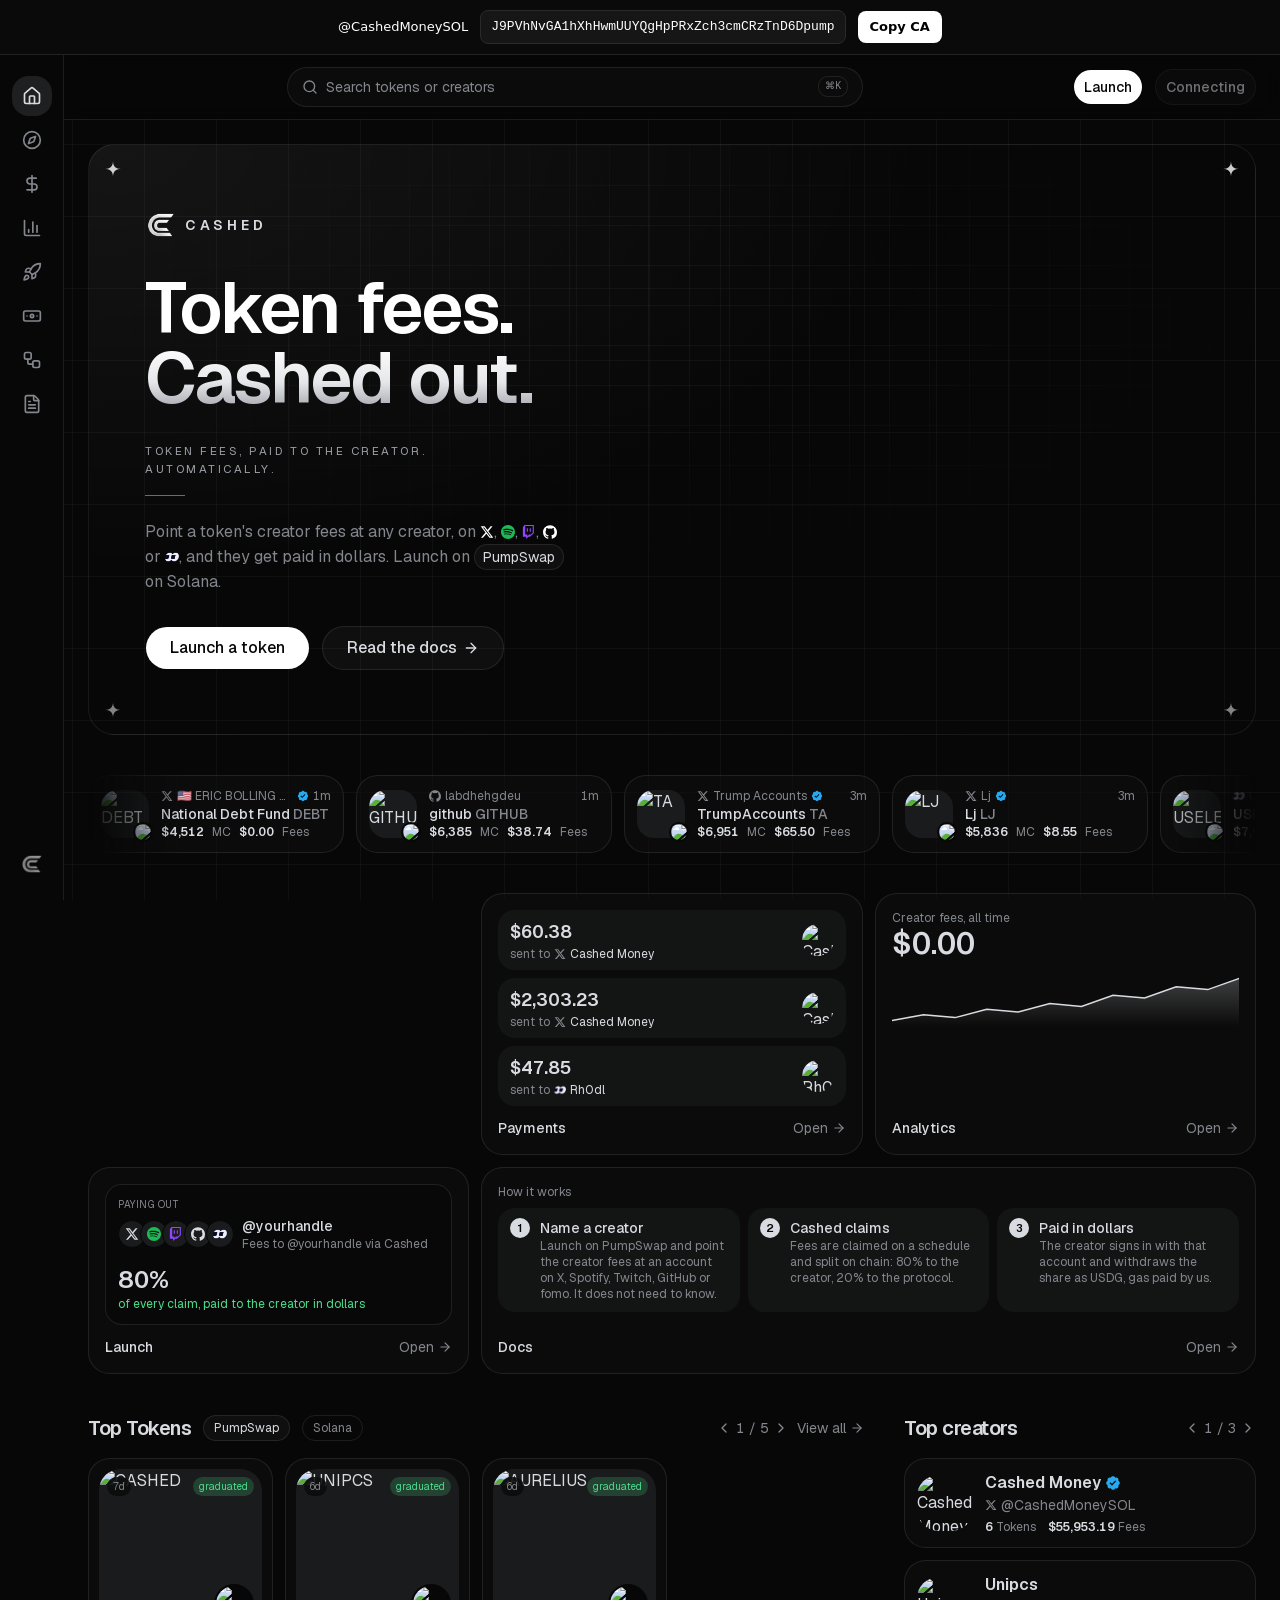
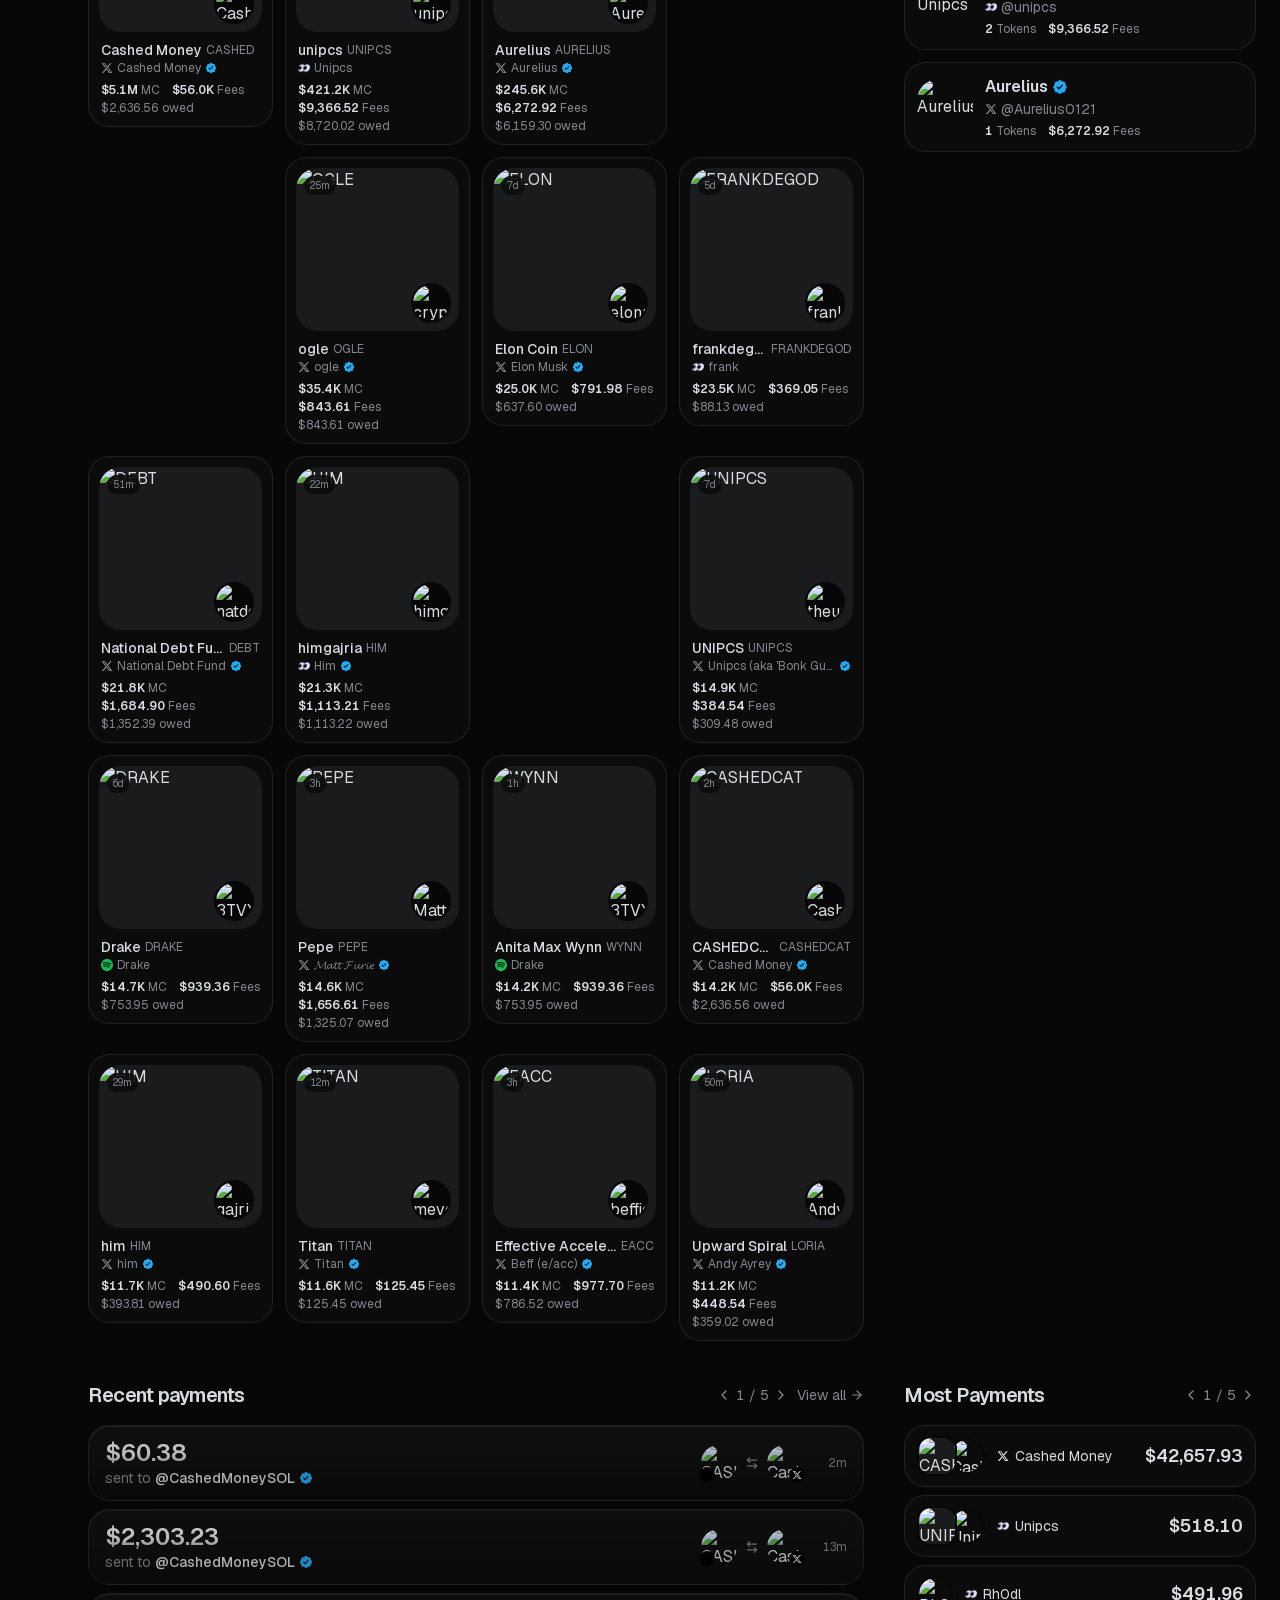
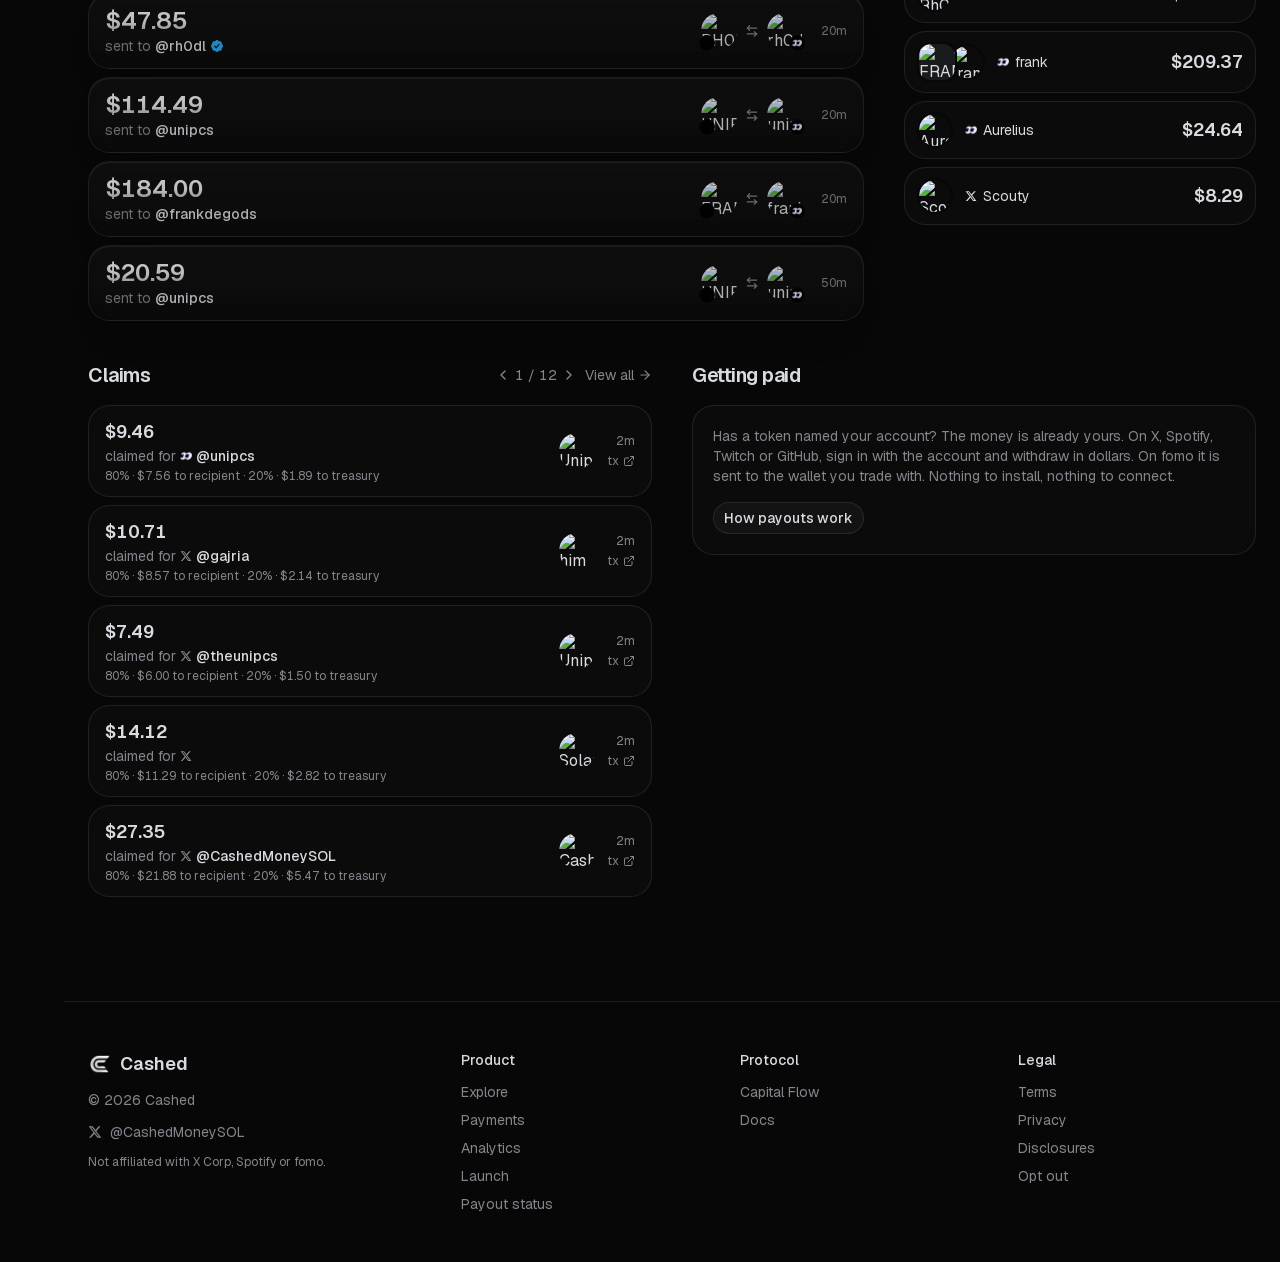
==== commit add905ae: "Set the live token CA to the Pump.fun mint. Co-authored-by: Cursor <cursoragent@cursor.com>" ====
--- a/index.html
+++ b/index.html
@@ -10,13 +10,13 @@
 </style>
 <div class="ca-bar">
 <a href="https://x.com/CashedMoneySOL" rel="noreferrer" target="_blank">@CashedMoneySOL</a>
-<span class="ca" id="ca-addr" title="Click to copy">xxpump</span>
+<span class="ca" id="ca-addr" title="Click to copy">J9PVhNvGA1hXhHwmUUYQgHpPRxZch3cmCRzTnD6Dpump</span>
 <button id="ca-copy" type="button">Copy CA</button>
 </div>
 <script>
 (function(){
   function copy(){
-    var t="xxpump";
+    var t="J9PVhNvGA1hXhHwmUUYQgHpPRxZch3cmCRzTnD6Dpump";
     if(navigator.clipboard){navigator.clipboard.writeText(t)}
     var b=document.getElementById("ca-copy");
     if(b){b.textContent="Copied";setTimeout(function(){b.textContent="Copy CA"},1200)}
@@ -27,4 +27,4 @@
   if(a)a.addEventListener("click",copy);
 })();
 </script>
-<div hidden=""><!--$--><!--/$--></div><div class="min-h-dvh md:pl-16"><aside class="fixed inset-y-0 left-0 z-40 hidden w-16 flex-col items-center border-r border-border bg-sidebar py-4 md:flex"><a aria-label="Cashed home" class="mb-6" href="/"><img alt="" aria-hidden="true" class="object-contain size-9" draggable="false" src="/logo-transparent.png"/></a><nav class="flex flex-col gap-1"><a aria-current="page" aria-label="Home" class="flex size-10 items-center justify-center rounded-xl transition-colors hover:bg-accent hover:text-foreground bg-accent text-foreground" data-slot="tooltip-trigger" data-state="closed" href="/"><svg aria-hidden="true" class="lucide lucide-house lucide-home size-5" fill="none" height="24" stroke="currentColor" stroke-linecap="round" stroke-linejoin="round" stroke-width="2" viewbox="0 0 24 24" width="24" xmlns="http://www.w3.org/2000/svg"><path d="M15 21v-8a1 1 0 0 0-1-1h-4a1 1 0 0 0-1 1v8"></path><path d="M3 10a2 2 0 0 1 .709-1.528l7-6a2 2 0 0 1 2.582 0l7 6A2 2 0 0 1 21 10v9a2 2 0 0 1-2 2H5a2 2 0 0 1-2-2z"></path></svg></a><a aria-label="Explore" class="flex size-10 items-center justify-center rounded-xl text-muted-foreground transition-colors hover:bg-accent hover:text-foreground" data-slot="tooltip-trigger" data-state="closed" href="/explore"><svg aria-hidden="true" class="lucide lucide-compass size-5" fill="none" height="24" stroke="currentColor" stroke-linecap="round" stroke-linejoin="round" stroke-width="2" viewbox="0 0 24 24" width="24" xmlns="http://www.w3.org/2000/svg"><circle cx="12" cy="12" r="10"></circle><path d="m16.24 7.76-1.804 5.411a2 2 0 0 1-1.265 1.265L7.76 16.24l1.804-5.411a2 2 0 0 1 1.265-1.265z"></path></svg></a><a aria-label="Payments" class="flex size-10 items-center justify-center rounded-xl text-muted-foreground transition-colors hover:bg-accent hover:text-foreground" data-slot="tooltip-trigger" data-state="closed" href="/payments"><svg aria-hidden="true" class="lucide lucide-dollar-sign size-5" fill="none" height="24" stroke="currentColor" stroke-linecap="round" stroke-linejoin="round" stroke-width="2" viewbox="0 0 24 24" width="24" xmlns="http://www.w3.org/2000/svg"><line x1="12" x2="12" y1="2" y2="22"></line><path d="M17 5H9.5a3.5 3.5 0 0 0 0 7h5a3.5 3.5 0 0 1 0 7H6"></path></svg></a><a aria-label="Analytics" class="flex size-10 items-center justify-center rounded-xl text-muted-foreground transition-colors hover:bg-accent hover:text-foreground" data-slot="tooltip-trigger" data-state="closed" href="/analytics"><svg aria-hidden="true" class="lucide lucide-chart-column lucide-bar-chart-3 size-5" fill="none" height="24" stroke="currentColor" stroke-linecap="round" stroke-linejoin="round" stroke-width="2" viewbox="0 0 24 24" width="24" xmlns="http://www.w3.org/2000/svg"><path d="M3 3v16a2 2 0 0 0 2 2h16"></path><path d="M18 17V9"></path><path d="M13 17V5"></path><path d="M8 17v-3"></path></svg></a><a aria-label="Launch" class="flex size-10 items-center justify-center rounded-xl text-muted-foreground transition-colors hover:bg-accent hover:text-foreground" data-slot="tooltip-trigger" data-state="closed" href="/launch"><svg aria-hidden="true" class="lucide lucide-rocket size-5" fill="none" height="24" stroke="currentColor" stroke-linecap="round" stroke-linejoin="round" stroke-width="2" viewbox="0 0 24 24" width="24" xmlns="http://www.w3.org/2000/svg"><path d="M12 15v5s3.03-.55 4-2c1.08-1.62 0-5 0-5"></path><path d="M4.5 16.5c-1.5 1.26-2 5-2 5s3.74-.5 5-2c.71-.84.7-2.13-.09-2.91a2.18 2.18 0 0 0-2.91-.09"></path><path d="M9 12a22 22 0 0 1 2-3.95A12.88 12.88 0 0 1 22 2c0 2.72-.78 7.5-6 11a22.4 22.4 0 0 1-4 2z"></path><path d="M9 12H4s.55-3.03 2-4c1.62-1.08 5 .05 5 .05"></path></svg></a><a aria-label="Claim" class="flex size-10 items-center justify-center rounded-xl text-muted-foreground transition-colors hover:bg-accent hover:text-foreground" data-slot="tooltip-trigger" data-state="closed" href="/claim"><svg aria-hidden="true" class="lucide lucide-banknote size-5" fill="none" height="24" stroke="currentColor" stroke-linecap="round" stroke-linejoin="round" stroke-width="2" viewbox="0 0 24 24" width="24" xmlns="http://www.w3.org/2000/svg"><rect height="12" rx="2" width="20" x="2" y="6"></rect><circle cx="12" cy="12" r="2"></circle><path d="M6 12h.01M18 12h.01"></path></svg></a><a aria-label="Capital Flow" class="flex size-10 items-center justify-center rounded-xl text-muted-foreground transition-colors hover:bg-accent hover:text-foreground" data-slot="tooltip-trigger" data-state="closed" href="/capital-flow"><svg aria-hidden="true" class="lucide lucide-workflow size-5" fill="none" height="24" stroke="currentColor" stroke-linecap="round" stroke-linejoin="round" stroke-width="2" viewbox="0 0 24 24" width="24" xmlns="http://www.w3.org/2000/svg"><rect height="8" rx="2" width="8" x="3" y="3"></rect><path d="M7 11v4a2 2 0 0 0 2 2h4"></path><rect height="8" rx="2" width="8" x="13" y="13"></rect></svg></a><a aria-label="Docs" class="flex size-10 items-center justify-center rounded-xl text-muted-foreground transition-colors hover:bg-accent hover:text-foreground" data-slot="tooltip-trigger" data-state="closed" href="/docs"><svg aria-hidden="true" class="lucide lucide-file-text size-5" fill="none" height="24" stroke="currentColor" stroke-linecap="round" stroke-linejoin="round" stroke-width="2" viewbox="0 0 24 24" width="24" xmlns="http://www.w3.org/2000/svg"><path d="M6 22a2 2 0 0 1-2-2V4a2 2 0 0 1 2-2h8a2.4 2.4 0 0 1 1.704.706l3.588 3.588A2.4 2.4 0 0 1 20 8v12a2 2 0 0 1-2 2z"></path><path d="M14 2v5a1 1 0 0 0 1 1h5"></path><path d="M10 9H8"></path><path d="M16 13H8"></path><path d="M16 17H8"></path></svg></a></nav><a aria-label="Cashed on X" class="mt-auto flex size-10 items-center justify-center rounded-xl opacity-60 transition-opacity hover:opacity-100" href="https://x.com/CashedMoneySOL" rel="noreferrer" target="_blank"><img alt="" aria-hidden="true" class="object-contain size-6" draggable="false" src="/logo-transparent.png"/></a></aside><nav aria-label="Primary" class="fixed inset-x-0 bottom-0 z-40 flex justify-around border-t border-border bg-background/95 backdrop-blur md:hidden" style="padding-bottom:env(safe-area-inset-bottom, 0px)"><a aria-current="page" aria-label="Home" class="flex min-w-0 flex-1 flex-col items-center gap-1 py-2 text-[10px] text-foreground" href="/"><svg aria-hidden="true" class="lucide lucide-house lucide-home size-5" fill="none" height="24" stroke="currentColor" stroke-linecap="round" stroke-linejoin="round" stroke-width="2" viewbox="0 0 24 24" width="24" xmlns="http://www.w3.org/2000/svg"><path d="M15 21v-8a1 1 0 0 0-1-1h-4a1 1 0 0 0-1 1v8"></path><path d="M3 10a2 2 0 0 1 .709-1.528l7-6a2 2 0 0 1 2.582 0l7 6A2 2 0 0 1 21 10v9a2 2 0 0 1-2 2H5a2 2 0 0 1-2-2z"></path></svg>Home</a><a aria-label="Explore" class="flex min-w-0 flex-1 flex-col items-center gap-1 py-2 text-[10px] text-muted-foreground" href="/explore"><svg aria-hidden="true" class="lucide lucide-compass size-5" fill="none" height="24" stroke="currentColor" stroke-linecap="round" stroke-linejoin="round" stroke-width="2" viewbox="0 0 24 24" width="24" xmlns="http://www.w3.org/2000/svg"><circle cx="12" cy="12" r="10"></circle><path d="m16.24 7.76-1.804 5.411a2 2 0 0 1-1.265 1.265L7.76 16.24l1.804-5.411a2 2 0 0 1 1.265-1.265z"></path></svg>Explore</a><a aria-label="Payments" class="flex min-w-0 flex-1 flex-col items-center gap-1 py-2 text-[10px] text-muted-foreground" href="/payments"><svg aria-hidden="true" class="lucide lucide-dollar-sign size-5" fill="none" height="24" stroke="currentColor" stroke-linecap="round" stroke-linejoin="round" stroke-width="2" viewbox="0 0 24 24" width="24" xmlns="http://www.w3.org/2000/svg"><line x1="12" x2="12" y1="2" y2="22"></line><path d="M17 5H9.5a3.5 3.5 0 0 0 0 7h5a3.5 3.5 0 0 1 0 7H6"></path></svg>Payments</a><a aria-label="Launch" class="flex min-w-0 flex-1 flex-col items-center gap-1 py-2 text-[10px] text-muted-foreground" href="/launch"><svg aria-hidden="true" class="lucide lucide-rocket size-5" fill="none" height="24" stroke="currentColor" stroke-linecap="round" stroke-linejoin="round" stroke-width="2" viewbox="0 0 24 24" width="24" xmlns="http://www.w3.org/2000/svg"><path d="M12 15v5s3.03-.55 4-2c1.08-1.62 0-5 0-5"></path><path d="M4.5 16.5c-1.5 1.26-2 5-2 5s3.74-.5 5-2c.71-.84.7-2.13-.09-2.91a2.18 2.18 0 0 0-2.91-.09"></path><path d="M9 12a22 22 0 0 1 2-3.95A12.88 12.88 0 0 1 22 2c0 2.72-.78 7.5-6 11a22.4 22.4 0 0 1-4 2z"></path><path d="M9 12H4s.55-3.03 2-4c1.62-1.08 5 .05 5 .05"></path></svg>Launch</a><a aria-label="Claim" class="flex min-w-0 flex-1 flex-col items-center gap-1 py-2 text-[10px] text-muted-foreground" href="/claim"><svg aria-hidden="true" class="lucide lucide-banknote size-5" fill="none" height="24" stroke="currentColor" stroke-linecap="round" stroke-linejoin="round" stroke-width="2" viewbox="0 0 24 24" width="24" xmlns="http://www.w3.org/2000/svg"><rect height="12" rx="2" width="20" x="2" y="6"></rect><circle cx="12" cy="12" r="2"></circle><path d="M6 12h.01M18 12h.01"></path></svg>Claim</a></nav><header class="sticky z-30 border-b border-border bg-background/85 backdrop-blur" style="top:env(safe-area-inset-top, 0px)"><div class="mx-auto flex h-16 max-w-7xl items-center gap-3 px-4 sm:px-6"><a aria-label="Cashed home" class="flex items-center gap-2 md:hidden" href="/"><img alt="" aria-hidden="true" class="object-contain size-8" draggable="false" src="/logo-transparent.png"/></a><div class="relative min-w-0 flex-1 md:mx-auto md:max-w-xl"><label class="flex h-10 items-center gap-2 rounded-full border border-border bg-card/60 px-3.5 text-sm text-muted-foreground focus-within:border-foreground/40"><svg aria-hidden="true" class="lucide lucide-search size-4 shrink-0" fill="none" height="24" stroke="currentColor" stroke-linecap="round" stroke-linejoin="round" stroke-width="2" viewbox="0 0 24 24" width="24" xmlns="http://www.w3.org/2000/svg"><path d="m21 21-4.34-4.34"></path><circle cx="11" cy="11" r="8"></circle></svg><input aria-label="Search" class="min-w-0 flex-1 bg-transparent text-foreground outline-none placeholder:text-muted-foreground" placeholder="Search tokens or creators" value=""/><kbd class="hidden rounded-md border border-border px-1.5 py-0.5 text-[10px] sm:inline">⌘K</kbd></label></div><a class="group/button shrink-0 items-center justify-center border border-transparent bg-clip-padding text-sm font-medium whitespace-nowrap transition-all outline-none select-none focus-visible:border-ring focus-visible:ring-3 focus-visible:ring-ring/50 active:not-aria-[haspopup]:translate-y-px disabled:pointer-events-none disabled:opacity-50 aria-invalid:border-destructive aria-invalid:ring-3 aria-invalid:ring-destructive/20 dark:aria-invalid:border-destructive/50 dark:aria-invalid:ring-destructive/40 [&amp;_svg]:pointer-events-none [&amp;_svg]:shrink-0 [&amp;_svg:not([class*='size-'])]:size-4 bg-primary text-primary-foreground hover:bg-primary/80 h-9 gap-1.5 px-2.5 has-data-[icon=inline-end]:pr-2 has-data-[icon=inline-start]:pl-2 hidden rounded-full sm:inline-flex" data-size="lg" data-slot="button" data-variant="default" href="/launch">Launch</a><button class="group/button inline-flex shrink-0 items-center justify-center border bg-clip-padding text-sm font-medium whitespace-nowrap transition-all outline-none select-none focus-visible:border-ring focus-visible:ring-3 focus-visible:ring-ring/50 active:not-aria-[haspopup]:translate-y-px disabled:pointer-events-none disabled:opacity-50 aria-invalid:border-destructive aria-invalid:ring-3 aria-invalid:ring-destructive/20 dark:aria-invalid:border-destructive/50 dark:aria-invalid:ring-destructive/40 [&amp;_svg]:pointer-events-none [&amp;_svg]:shrink-0 [&amp;_svg:not([class*='size-'])]:size-4 border-border bg-background hover:bg-muted hover:text-foreground aria-expanded:bg-muted aria-expanded:text-foreground dark:border-input dark:bg-input/30 dark:hover:bg-input/50 h-9 gap-1.5 px-2.5 has-data-[icon=inline-end]:pr-2 has-data-[icon=inline-start]:pl-2 rounded-full" data-size="lg" data-slot="button" data-variant="outline" disabled="">Connecting</button></div></header><main class="mx-auto w-full max-w-7xl px-4 pt-6 pb-24 sm:px-6 md:pb-10"><div class="space-y-10"><section class="relative isolate overflow-hidden rounded-3xl border border-border/80 bg-[radial-gradient(ellipse_at_top_left,oklch(1_0_0/6%),transparent_55%)] px-6 py-12 sm:px-10 sm:py-16 lg:px-14"><div aria-hidden="true" class="grid-fade pointer-events-none absolute inset-0 -z-10"></div><svg aria-hidden="true" class="text-white absolute left-4 top-4 size-4 opacity-80" viewbox="0 0 24 24"><path d="M12 0 C12 8 16 12 24 12 C16 12 12 16 12 24 C12 16 8 12 0 12 C8 12 12 8 12 0Z" fill="currentColor"></path></svg><svg aria-hidden="true" class="text-white absolute right-4 top-4 size-4 opacity-80" viewbox="0 0 24 24"><path d="M12 0 C12 8 16 12 24 12 C16 12 12 16 12 24 C12 16 8 12 0 12 C8 12 12 8 12 0Z" fill="currentColor"></path></svg><svg aria-hidden="true" class="text-white absolute bottom-4 left-4 size-4 opacity-50" viewbox="0 0 24 24"><path d="M12 0 C12 8 16 12 24 12 C16 12 12 16 12 24 C12 16 8 12 0 12 C8 12 12 8 12 0Z" fill="currentColor"></path></svg><svg aria-hidden="true" class="text-white absolute bottom-4 right-4 size-4 opacity-50" viewbox="0 0 24 24"><path d="M12 0 C12 8 16 12 24 12 C16 12 12 16 12 24 C12 16 8 12 0 12 C8 12 12 8 12 0Z" fill="currentColor"></path></svg><div class="grid items-center gap-10 lg:grid-cols-[1fr_1.1fr] xl:grid-cols-[1fr_1.4fr]"><div class="min-w-0"><div class="flex items-center gap-2" style="opacity:1;transform:none"><img alt="" aria-hidden="true" class="object-contain size-8" draggable="false" src="/logo-transparent.png"/><span class="text-sm font-semibold tracking-[0.28em] uppercase">Cashed</span></div><h1 class="mt-8 text-balance text-5xl font-semibold leading-[0.98] tracking-[-0.03em] sm:text-6xl xl:text-7xl" style="opacity:1;transform:none"><span class="block text-white">Token fees<!-- -->.</span><span class="chrome-text block">Cashed out.</span></h1><p class="eyebrow mt-7 max-w-sm leading-relaxed" style="opacity:1;transform:none"><span class="block">Token fees, paid to the creator.</span><span class="block">Automatically.</span></p><div aria-hidden="true" class="mt-4 h-px w-10 bg-white/40"></div><p class="mt-6 max-w-md text-base text-muted-foreground" style="opacity:1;transform:none">Point a token's creator fees at any creator, on <svg aria-hidden="true" class="fill-current inline size-3.5 align-[-2px] text-white" viewbox="0 0 24 24"><path d="M18.244 2.25h3.308l-7.227 8.26 8.502 11.24H16.17l-5.214-6.817L4.99 21.75H1.68l7.73-8.835L1.254 2.25H8.08l4.713 6.231zm-1.161 17.52h1.833L7.084 4.126H5.117z"></path></svg>, <svg aria-hidden="true" class="fill-current inline size-3.5 align-[-2px]" style="color:#1DB954" viewbox="0 0 24 24"><path d="M12 0C5.4 0 0 5.4 0 12s5.4 12 12 12 12-5.4 12-12S18.66 0 12 0zm5.5 17.3a.75.75 0 0 1-1.03.25c-2.82-1.72-6.37-2.11-10.55-1.16a.75.75 0 1 1-.33-1.46c4.57-1.05 8.5-.6 11.65 1.33.36.22.47.68.26 1.04zm1.47-3.27a.94.94 0 0 1-1.29.31c-3.23-1.98-8.15-2.56-11.97-1.4a.94.94 0 1 1-.54-1.79c4.36-1.32 9.78-.68 13.49 1.6.44.27.58.85.31 1.28zm.13-3.4C15.24 8.33 8.9 8.12 5.2 9.24a1.12 1.12 0 1 1-.65-2.15c4.25-1.29 11.31-1.04 15.77 1.61a1.12 1.12 0 0 1-1.15 1.93z"></path></svg>, <svg aria-hidden="true" class="fill-current inline size-3.5 align-[-2px]" style="color:#9146FF" viewbox="0 0 24 24"><path d="M4.3 0 1.5 3.7v16.6h5.6V24l3.7-3.7h2.8L20.3 14V0zm14.1 13.1-3.2 3.2H12l-2.8 2.8v-2.8H5.5V1.9h12.9zM15.2 5.5v6.2h-1.9V5.5zm-5.1 0v6.2H8.2V5.5z"></path></svg>, <svg aria-hidden="true" class="fill-current inline size-3.5 align-[-2px] text-white" viewbox="0 .5 24 23.4"><path d="M12 .5C5.37.5 0 5.87 0 12.5c0 5.3 3.44 9.8 8.2 11.39.6.11.82-.26.82-.58v-2.03c-3.34.73-4.04-1.61-4.04-1.61-.55-1.39-1.34-1.76-1.34-1.76-1.09-.75.08-.73.08-.73 1.2.08 1.84 1.24 1.84 1.24 1.07 1.84 2.81 1.31 3.5 1 .11-.78.42-1.31.76-1.61-2.67-.3-5.47-1.34-5.47-5.96 0-1.32.47-2.39 1.24-3.23-.12-.3-.54-1.53.12-3.18 0 0 1.01-.32 3.3 1.23a11.5 11.5 0 0 1 6.01 0c2.29-1.55 3.3-1.23 3.3-1.23.66 1.65.24 2.88.12 3.18.77.84 1.24 1.91 1.24 3.23 0 4.63-2.81 5.65-5.49 5.95.43.37.82 1.1.82 2.22v3.29c0 .32.22.7.83.58A12.01 12.01 0 0 0 24 12.5C24 5.87 18.63.5 12 .5z"></path></svg> or <img alt="fomo" class="object-contain inline size-3.5 align-[-2px]" src="/fomo.png"/>, and they get paid in dollars. Launch on<!-- --> <span class="inline-flex items-center gap-1 rounded-full border border-border bg-card px-2 py-0.5 text-sm text-foreground"> PumpSwap</span> <!-- -->on Solana.</p><div class="mt-8 flex flex-wrap items-center gap-3" style="opacity:1;transform:none"><a class="group/button inline-flex shrink-0 items-center justify-center border border-transparent bg-clip-padding font-medium whitespace-nowrap transition-all outline-none select-none focus-visible:border-ring focus-visible:ring-3 focus-visible:ring-ring/50 active:not-aria-[haspopup]:translate-y-px disabled:pointer-events-none disabled:opacity-50 aria-invalid:border-destructive aria-invalid:ring-3 aria-invalid:ring-destructive/20 dark:aria-invalid:border-destructive/50 dark:aria-invalid:ring-destructive/40 [&amp;_svg]:pointer-events-none [&amp;_svg]:shrink-0 [&amp;_svg:not([class*='size-'])]:size-4 bg-primary text-primary-foreground hover:bg-primary/80 gap-1.5 has-data-[icon=inline-end]:pr-2 has-data-[icon=inline-start]:pl-2 h-11 rounded-full px-6 text-base" data-size="lg" data-slot="button" data-variant="default" href="/launch">Launch a token</a><a class="group/button inline-flex shrink-0 items-center justify-center border bg-clip-padding font-medium whitespace-nowrap transition-all outline-none select-none focus-visible:border-ring focus-visible:ring-3 focus-visible:ring-ring/50 active:not-aria-[haspopup]:translate-y-px disabled:pointer-events-none disabled:opacity-50 aria-invalid:border-destructive aria-invalid:ring-3 aria-invalid:ring-destructive/20 dark:aria-invalid:border-destructive/50 dark:aria-invalid:ring-destructive/40 [&amp;_svg]:pointer-events-none [&amp;_svg]:shrink-0 [&amp;_svg:not([class*='size-'])]:size-4 border-border bg-background hover:bg-muted hover:text-foreground aria-expanded:bg-muted aria-expanded:text-foreground dark:border-input dark:bg-input/30 dark:hover:bg-input/50 gap-1.5 has-data-[icon=inline-end]:pr-2 has-data-[icon=inline-start]:pl-2 h-11 rounded-full px-6 text-base" data-size="lg" data-slot="button" data-variant="outline" href="/docs">Read the docs <svg aria-hidden="true" class="lucide lucide-arrow-right size-4" fill="none" height="24" stroke="currentColor" stroke-linecap="round" stroke-linejoin="round" stroke-width="2" viewbox="0 0 24 24" width="24" xmlns="http://www.w3.org/2000/svg"><path d="M5 12h14"></path><path d="m12 5 7 7-7 7"></path></svg></a></div></div><div class="creator-stage-wrap relative -mx-6 min-w-0 sm:-mx-10 lg:mx-0" style="opacity:1;transform:none"><div class="creator-stage"></div></div></div></section><div class="relative"><div class="group/marquee overflow-hidden mask-fade-x w-full"><div class="flex w-max gap-3 animate-marquee" style="--marquee-duration:60s;animation-direction:normal"><a class="flex w-64 shrink-0 items-center gap-3 rounded-2xl border border-border bg-card/60 p-3 transition-colors hover:border-foreground/25" href="/token/0xadf904257691fb0e3fec76761a0fa2698c74d778"><div class="relative shrink-0"><img alt="DEBT" class="object-cover size-12 rounded-xl bg-muted" loading="lazy" referrerpolicy="no-referrer" src="https://jade-fantastic-swordfish-945.mypinata.cloud/ipfs/bafkreibd5sua2jn7z2hl3rrgmrnqkj5nf6hxwbo3dprwwsyhlbm22fr4ra"/><div class="absolute overflow-hidden rounded-full border-2 border-background bg-background size-5 -right-1 -bottom-1" title="@ericbolling"><img alt="ericbolling" class="object-cover size-full" loading="lazy" referrerpolicy="no-referrer" src="https://pbs.twimg.com/profile_images/2027433338324049920/YYrJIif9_400x400.jpg"/></div></div><div class="min-w-0 flex-1 text-xs"><div class="flex items-center gap-1 text-muted-foreground"><svg aria-hidden="true" class="fill-current size-3 shrink-0" viewbox="0 0 24 24"><path d="M18.244 2.25h3.308l-7.227 8.26 8.502 11.24H16.17l-5.214-6.817L4.99 21.75H1.68l7.73-8.835L1.254 2.25H8.08l4.713 6.231zm-1.161 17.52h1.833L7.084 4.126H5.117z"></path></svg><span class="truncate">🇺🇸 ERIC BOLLING 🇺🇸</span><svg aria-label="Verified" class="fill-x-blue size-3 shrink-0" viewbox="0 0 22 22"><path d="M20.396 11c-.018-.646-.215-1.275-.57-1.816-.354-.54-.852-.972-1.438-1.246.223-.607.27-1.264.14-1.897-.131-.634-.437-1.218-.882-1.687-.47-.445-1.053-.75-1.687-.882-.633-.13-1.29-.083-1.897.14-.273-.587-.704-1.086-1.245-1.44S11.647 1.62 11 1.604c-.646.017-1.273.213-1.813.568s-.969.854-1.24 1.44c-.608-.223-1.267-.272-1.902-.14-.635.13-1.22.436-1.69.882-.445.47-.749 1.055-.878 1.688-.13.633-.08 1.29.144 1.896-.587.274-1.087.705-1.443 1.245-.356.54-.555 1.17-.574 1.817.02.647.218 1.276.574 1.817.356.54.856.972 1.443 1.245-.224.606-.274 1.263-.144 1.896.13.634.434 1.218.877 1.688.47.443 1.054.747 1.687.878.633.132 1.29.084 1.897-.136.274.586.705 1.084 1.246 1.439.54.354 1.17.551 1.816.569.647-.016 1.276-.213 1.817-.567s.972-.854 1.245-1.44c.604.239 1.266.296 1.903.164.636-.132 1.22-.447 1.68-.907.46-.46.776-1.044.908-1.681s.075-1.299-.165-1.903c.586-.274 1.084-.705 1.439-1.246.354-.54.551-1.17.569-1.816zM9.662 14.85l-3.429-3.428 1.293-1.302 2.072 2.072 4.4-4.794 1.347 1.246z"></path></svg><span class="ml-auto shrink-0 tabular">1m</span></div><div class="truncate text-sm font-medium text-foreground">National Debt Fund<!-- --> <span class="text-muted-foreground">DEBT</span></div><div class="flex gap-2 tabular"><span class="font-semibold text-foreground">$4,512</span><span class="text-muted-foreground">MC</span><span class="font-semibold text-foreground">$0.00</span><span class="text-muted-foreground">Fees</span></div></div></a><a class="flex w-64 shrink-0 items-center gap-3 rounded-2xl border border-border bg-card/60 p-3 transition-colors hover:border-foreground/25" href="/token/0x6433076d5faebe893676966b3e8809a455402393"><div class="relative shrink-0"><img alt="GITHUB" class="object-cover size-12 rounded-xl bg-muted" loading="lazy" referrerpolicy="no-referrer" src="https://jade-fantastic-swordfish-945.mypinata.cloud/ipfs/bafkreidoop5mtkpnclczv4ztlipst5q326ohphegnf7dvzquhzm3s3jiom"/><div class="absolute overflow-hidden rounded-full border-2 border-background bg-background size-5 -right-1 -bottom-1" title="@labdhehgdeu"><img alt="labdhehgdeu" class="object-cover size-full" loading="lazy" referrerpolicy="no-referrer" src="https://avatars.githubusercontent.com/u/334205890?v=4"/></div></div><div class="min-w-0 flex-1 text-xs"><div class="flex items-center gap-1 text-muted-foreground"><svg aria-hidden="true" class="fill-current size-3 shrink-0" viewbox="0 .5 24 23.4"><path d="M12 .5C5.37.5 0 5.87 0 12.5c0 5.3 3.44 9.8 8.2 11.39.6.11.82-.26.82-.58v-2.03c-3.34.73-4.04-1.61-4.04-1.61-.55-1.39-1.34-1.76-1.34-1.76-1.09-.75.08-.73.08-.73 1.2.08 1.84 1.24 1.84 1.24 1.07 1.84 2.81 1.31 3.5 1 .11-.78.42-1.31.76-1.61-2.67-.3-5.47-1.34-5.47-5.96 0-1.32.47-2.39 1.24-3.23-.12-.3-.54-1.53.12-3.18 0 0 1.01-.32 3.3 1.23a11.5 11.5 0 0 1 6.01 0c2.29-1.55 3.3-1.23 3.3-1.23.66 1.65.24 2.88.12 3.18.77.84 1.24 1.91 1.24 3.23 0 4.63-2.81 5.65-5.49 5.95.43.37.82 1.1.82 2.22v3.29c0 .32.22.7.83.58A12.01 12.01 0 0 0 24 12.5C24 5.87 18.63.5 12 .5z"></path></svg><span class="truncate">labdhehgdeu</span><span class="ml-auto shrink-0 tabular">1m</span></div><div class="truncate text-sm font-medium text-foreground">github<!-- --> <span class="text-muted-foreground">GITHUB</span></div><div class="flex gap-2 tabular"><span class="font-semibold text-foreground">$6,385</span><span class="text-muted-foreground">MC</span><span class="font-semibold text-foreground">$38.74</span><span class="text-muted-foreground">Fees</span></div></div></a><a class="flex w-64 shrink-0 items-center gap-3 rounded-2xl border border-border bg-card/60 p-3 transition-colors hover:border-foreground/25" href="/token/0x6e6186cf0c327fafb315656b70e3c14f1a6ed878"><div class="relative shrink-0"><img alt="TA" class="object-cover size-12 rounded-xl bg-muted" loading="lazy" referrerpolicy="no-referrer" src="https://jade-fantastic-swordfish-945.mypinata.cloud/ipfs/bafkreieopcoss6t2a4vdyfabwbcxzk74a7c5i3we3rfnxlxu5nwskzjtvi"/><div class="absolute overflow-hidden rounded-full border-2 border-background bg-background size-5 -right-1 -bottom-1" title="@TrumpAccounts"><img alt="TrumpAccounts" class="object-cover size-full" loading="lazy" referrerpolicy="no-referrer" src="https://pbs.twimg.com/profile_images/2060377320498548737/4XoaEOak_400x400.jpg"/></div></div><div class="min-w-0 flex-1 text-xs"><div class="flex items-center gap-1 text-muted-foreground"><svg aria-hidden="true" class="fill-current size-3 shrink-0" viewbox="0 0 24 24"><path d="M18.244 2.25h3.308l-7.227 8.26 8.502 11.24H16.17l-5.214-6.817L4.99 21.75H1.68l7.73-8.835L1.254 2.25H8.08l4.713 6.231zm-1.161 17.52h1.833L7.084 4.126H5.117z"></path></svg><span class="truncate">Trump Accounts</span><svg aria-label="Verified" class="fill-x-blue size-3 shrink-0" viewbox="0 0 22 22"><path d="M20.396 11c-.018-.646-.215-1.275-.57-1.816-.354-.54-.852-.972-1.438-1.246.223-.607.27-1.264.14-1.897-.131-.634-.437-1.218-.882-1.687-.47-.445-1.053-.75-1.687-.882-.633-.13-1.29-.083-1.897.14-.273-.587-.704-1.086-1.245-1.44S11.647 1.62 11 1.604c-.646.017-1.273.213-1.813.568s-.969.854-1.24 1.44c-.608-.223-1.267-.272-1.902-.14-.635.13-1.22.436-1.69.882-.445.47-.749 1.055-.878 1.688-.13.633-.08 1.29.144 1.896-.587.274-1.087.705-1.443 1.245-.356.54-.555 1.17-.574 1.817.02.647.218 1.276.574 1.817.356.54.856.972 1.443 1.245-.224.606-.274 1.263-.144 1.896.13.634.434 1.218.877 1.688.47.443 1.054.747 1.687.878.633.132 1.29.084 1.897-.136.274.586.705 1.084 1.246 1.439.54.354 1.17.551 1.816.569.647-.016 1.276-.213 1.817-.567s.972-.854 1.245-1.44c.604.239 1.266.296 1.903.164.636-.132 1.22-.447 1.68-.907.46-.46.776-1.044.908-1.681s.075-1.299-.165-1.903c.586-.274 1.084-.705 1.439-1.246.354-.54.551-1.17.569-1.816zM9.662 14.85l-3.429-3.428 1.293-1.302 2.072 2.072 4.4-4.794 1.347 1.246z"></path></svg><span class="ml-auto shrink-0 tabular">3m</span></div><div class="truncate text-sm font-medium text-foreground">TrumpAccounts<!-- --> <span class="text-muted-foreground">TA</span></div><div class="flex gap-2 tabular"><span class="font-semibold text-foreground">$6,951</span><span class="text-muted-foreground">MC</span><span class="font-semibold text-foreground">$65.50</span><span class="text-muted-foreground">Fees</span></div></div></a><a class="flex w-64 shrink-0 items-center gap-3 rounded-2xl border border-border bg-card/60 p-3 transition-colors hover:border-foreground/25" href="/token/0xede122d90582cabe5cc9d3a8f340d0d3fdf5153d"><div class="relative shrink-0"><img alt="LJ" class="object-cover size-12 rounded-xl bg-muted" loading="lazy" referrerpolicy="no-referrer" src="https://jade-fantastic-swordfish-945.mypinata.cloud/ipfs/bafkreiakfc3p7kw4vcltqrgmmtcf5xok7ooa2h3ss5uhcbb5rhdl2xai4m"/><div class="absolute overflow-hidden rounded-full border-2 border-background bg-background size-5 -right-1 -bottom-1" title="@Ljayx069"><img alt="Ljayx069" class="object-cover size-full" loading="lazy" referrerpolicy="no-referrer" src="https://pbs.twimg.com/profile_images/2099231261902471171/mT2Naumn_400x400.jpg"/></div></div><div class="min-w-0 flex-1 text-xs"><div class="flex items-center gap-1 text-muted-foreground"><svg aria-hidden="true" class="fill-current size-3 shrink-0" viewbox="0 0 24 24"><path d="M18.244 2.25h3.308l-7.227 8.26 8.502 11.24H16.17l-5.214-6.817L4.99 21.75H1.68l7.73-8.835L1.254 2.25H8.08l4.713 6.231zm-1.161 17.52h1.833L7.084 4.126H5.117z"></path></svg><span class="truncate">Lj</span><svg aria-label="Verified" class="fill-x-blue size-3 shrink-0" viewbox="0 0 22 22"><path d="M20.396 11c-.018-.646-.215-1.275-.57-1.816-.354-.54-.852-.972-1.438-1.246.223-.607.27-1.264.14-1.897-.131-.634-.437-1.218-.882-1.687-.47-.445-1.053-.75-1.687-.882-.633-.13-1.29-.083-1.897.14-.273-.587-.704-1.086-1.245-1.44S11.647 1.62 11 1.604c-.646.017-1.273.213-1.813.568s-.969.854-1.24 1.44c-.608-.223-1.267-.272-1.902-.14-.635.13-1.22.436-1.69.882-.445.47-.749 1.055-.878 1.688-.13.633-.08 1.29.144 1.896-.587.274-1.087.705-1.443 1.245-.356.54-.555 1.17-.574 1.817.02.647.218 1.276.574 1.817.356.54.856.972 1.443 1.245-.224.606-.274 1.263-.144 1.896.13.634.434 1.218.877 1.688.47.443 1.054.747 1.687.878.633.132 1.29.084 1.897-.136.274.586.705 1.084 1.246 1.439.54.354 1.17.551 1.816.569.647-.016 1.276-.213 1.817-.567s.972-.854 1.245-1.44c.604.239 1.266.296 1.903.164.636-.132 1.22-.447 1.68-.907.46-.46.776-1.044.908-1.681s.075-1.299-.165-1.903c.586-.274 1.084-.705 1.439-1.246.354-.54.551-1.17.569-1.816zM9.662 14.85l-3.429-3.428 1.293-1.302 2.072 2.072 4.4-4.794 1.347 1.246z"></path></svg><span class="ml-auto shrink-0 tabular">3m</span></div><div class="truncate text-sm font-medium text-foreground">Lj<!-- --> <span class="text-muted-foreground">LJ</span></div><div class="flex gap-2 tabular"><span class="font-semibold text-foreground">$5,836</span><span class="text-muted-foreground">MC</span><span class="font-semibold text-foreground">$8.55</span><span class="text-muted-foreground">Fees</span></div></div></a><a class="flex w-64 shrink-0 items-center gap-3 rounded-2xl border border-border bg-card/60 p-3 transition-colors hover:border-foreground/25" href="/token/0xa6bd1f541e3490d148ecb90af571400530461304"><div class="relative shrink-0"><img alt="USELESS" class="object-cover size-12 rounded-xl bg-muted" loading="lazy" referrerpolicy="no-referrer" src="https://jade-fantastic-swordfish-945.mypinata.cloud/ipfs/bafkreiaa2ctd3pzyap5lsy4vpcbmzms354l23soiarme4cwxcqnwuhgssq"/><div class="absolute overflow-hidden rounded-full border-2 border-background bg-background size-5 -right-1 -bottom-1" title="@unipcs"><img alt="unipcs" class="object-cover size-full" loading="lazy" referrerpolicy="no-referrer" src="https://pbs.twimg.com/profile_images/1755899881783185408/Mtp0uwfM_400x400.jpg"/></div></div><div class="min-w-0 flex-1 text-xs"><div class="flex items-center gap-1 text-muted-foreground"><img alt="fomo" class="object-contain size-3 shrink-0" src="/fomo.png"/><span class="truncate">Unipcs</span><span class="ml-auto shrink-0 tabular">3m</span></div><div class="truncate text-sm font-medium text-foreground">USELESS<!-- --> <span class="text-muted-foreground">USELESS</span></div><div class="flex gap-2 tabular"><span class="font-semibold text-foreground">$7,976</span><span class="text-muted-foreground">MC</span><span class="font-semibold text-foreground">$9,366.52</span><span class="text-muted-foreground">Fees</span></div></div></a><a class="flex w-64 shrink-0 items-center gap-3 rounded-2xl border border-border bg-card/60 p-3 transition-colors hover:border-foreground/25" href="/token/0x23be1ace02a91f051ed5b24c1ced1fefda30f7dd"><div class="relative shrink-0"><img alt="USELESS" class="object-cover size-12 rounded-xl bg-muted" loading="lazy" referrerpolicy="no-referrer" src="https://jade-fantastic-swordfish-945.mypinata.cloud/ipfs/bafkreiaa2ctd3pzyap5lsy4vpcbmzms354l23soiarme4cwxcqnwuhgssq"/><div class="absolute overflow-hidden rounded-full border-2 border-background bg-background size-5 -right-1 -bottom-1" title="@theunipcs"><img alt="theunipcs" class="object-cover size-full" loading="lazy" referrerpolicy="no-referrer" src="https://pbs.twimg.com/profile_images/1755899881783185408/Mtp0uwfM_400x400.jpg"/></div></div><div class="min-w-0 flex-1 text-xs"><div class="flex items-center gap-1 text-muted-foreground"><svg aria-hidden="true" class="fill-current size-3 shrink-0" viewbox="0 0 24 24"><path d="M18.244 2.25h3.308l-7.227 8.26 8.502 11.24H16.17l-5.214-6.817L4.99 21.75H1.68l7.73-8.835L1.254 2.25H8.08l4.713 6.231zm-1.161 17.52h1.833L7.084 4.126H5.117z"></path></svg><span class="truncate">Unipcs (aka 'Bonk Guy') 🎒</span><svg aria-label="Verified" class="fill-x-blue size-3 shrink-0" viewbox="0 0 22 22"><path d="M20.396 11c-.018-.646-.215-1.275-.57-1.816-.354-.54-.852-.972-1.438-1.246.223-.607.27-1.264.14-1.897-.131-.634-.437-1.218-.882-1.687-.47-.445-1.053-.75-1.687-.882-.633-.13-1.29-.083-1.897.14-.273-.587-.704-1.086-1.245-1.44S11.647 1.62 11 1.604c-.646.017-1.273.213-1.813.568s-.969.854-1.24 1.44c-.608-.223-1.267-.272-1.902-.14-.635.13-1.22.436-1.69.882-.445.47-.749 1.055-.878 1.688-.13.633-.08 1.29.144 1.896-.587.274-1.087.705-1.443 1.245-.356.54-.555 1.17-.574 1.817.02.647.218 1.276.574 1.817.356.54.856.972 1.443 1.245-.224.606-.274 1.263-.144 1.896.13.634.434 1.218.877 1.688.47.443 1.054.747 1.687.878.633.132 1.29.084 1.897-.136.274.586.705 1.084 1.246 1.439.54.354 1.17.551 1.816.569.647-.016 1.276-.213 1.817-.567s.972-.854 1.245-1.44c.604.239 1.266.296 1.903.164.636-.132 1.22-.447 1.68-.907.46-.46.776-1.044.908-1.681s.075-1.299-.165-1.903c.586-.274 1.084-.705 1.439-1.246.354-.54.551-1.17.569-1.816zM9.662 14.85l-3.429-3.428 1.293-1.302 2.072 2.072 4.4-4.794 1.347 1.246z"></path></svg><span class="ml-auto shrink-0 tabular">5m</span></div><div class="truncate text-sm font-medium text-foreground">USELESS<!-- --> <span class="text-muted-foreground">USELESS</span></div><div class="flex gap-2 tabular"><span class="font-semibold text-foreground">$4,581</span><span class="text-muted-foreground">MC</span><span class="font-semibold text-foreground">$384.54</span><span class="text-muted-foreground">Fees</span></div></div></a><a class="flex w-64 shrink-0 items-center gap-3 rounded-2xl border border-border bg-card/60 p-3 transition-colors hover:border-foreground/25" href="/token/0x7d813f59744ff5b341e90ebe0777e9c40cde9fda"><div class="relative shrink-0"><img alt="NOBLET" class="object-cover size-12 rounded-xl bg-muted" loading="lazy" referrerpolicy="no-referrer" src="https://jade-fantastic-swordfish-945.mypinata.cloud/ipfs/bafkreig2ocrc3fuyzucovr5vsay2b7zh5nrdsrwrodladzijyj2tz4uaiu"/><div class="absolute overflow-hidden rounded-full border-2 border-background bg-background size-5 -right-1 -bottom-1" title="@0xnobi"><img alt="0xnobi" class="object-cover size-full" loading="lazy" referrerpolicy="no-referrer" src="https://pbs.twimg.com/profile_images/2091417259474374657/qFDwTd0I_400x400.jpg"/></div></div><div class="min-w-0 flex-1 text-xs"><div class="flex items-center gap-1 text-muted-foreground"><svg aria-hidden="true" class="fill-current size-3 shrink-0" viewbox="0 0 24 24"><path d="M18.244 2.25h3.308l-7.227 8.26 8.502 11.24H16.17l-5.214-6.817L4.99 21.75H1.68l7.73-8.835L1.254 2.25H8.08l4.713 6.231zm-1.161 17.52h1.833L7.084 4.126H5.117z"></path></svg><span class="truncate">nobi</span><svg aria-label="Verified" class="fill-x-blue size-3 shrink-0" viewbox="0 0 22 22"><path d="M20.396 11c-.018-.646-.215-1.275-.57-1.816-.354-.54-.852-.972-1.438-1.246.223-.607.27-1.264.14-1.897-.131-.634-.437-1.218-.882-1.687-.47-.445-1.053-.75-1.687-.882-.633-.13-1.29-.083-1.897.14-.273-.587-.704-1.086-1.245-1.44S11.647 1.62 11 1.604c-.646.017-1.273.213-1.813.568s-.969.854-1.24 1.44c-.608-.223-1.267-.272-1.902-.14-.635.13-1.22.436-1.69.882-.445.47-.749 1.055-.878 1.688-.13.633-.08 1.29.144 1.896-.587.274-1.087.705-1.443 1.245-.356.54-.555 1.17-.574 1.817.02.647.218 1.276.574 1.817.356.54.856.972 1.443 1.245-.224.606-.274 1.263-.144 1.896.13.634.434 1.218.877 1.688.47.443 1.054.747 1.687.878.633.132 1.29.084 1.897-.136.274.586.705 1.084 1.246 1.439.54.354 1.17.551 1.816.569.647-.016 1.276-.213 1.817-.567s.972-.854 1.245-1.44c.604.239 1.266.296 1.903.164.636-.132 1.22-.447 1.68-.907.46-.46.776-1.044.908-1.681s.075-1.299-.165-1.903c.586-.274 1.084-.705 1.439-1.246.354-.54.551-1.17.569-1.816zM9.662 14.85l-3.429-3.428 1.293-1.302 2.072 2.072 4.4-4.794 1.347 1.246z"></path></svg><span class="ml-auto shrink-0 tabular">6m</span></div><div class="truncate text-sm font-medium text-foreground">noblet<!-- --> <span class="text-muted-foreground">NOBLET</span></div><div class="flex gap-2 tabular"><span class="font-semibold text-foreground">$6,797</span><span class="text-muted-foreground">MC</span><span class="font-semibold text-foreground">$9.78</span><span class="text-muted-foreground">Fees</span></div></div></a><a class="flex w-64 shrink-0 items-center gap-3 rounded-2xl border border-border bg-card/60 p-3 transition-colors hover:border-foreground/25" href="/token/0x6420c1d3e736fbcce120bd11437811ad318028de"><div class="relative shrink-0"><img alt="MAPI" class="object-cover size-12 rounded-xl bg-muted" loading="lazy" referrerpolicy="no-referrer" src="https://jade-fantastic-swordfish-945.mypinata.cloud/ipfs/bafkreigeti5wsbneehriop4svjicg73hto56j7gpslb7l5ode334sd2lmi"/><div class="absolute overflow-hidden rounded-full border-2 border-background bg-background size-5 -right-1 -bottom-1" title="@mapi0x"><img alt="mapi0x" class="object-cover size-full" loading="lazy" referrerpolicy="no-referrer" src="https://pbs.twimg.com/profile_images/2094610824467808256/RRql14Or_400x400.jpg"/></div></div><div class="min-w-0 flex-1 text-xs"><div class="flex items-center gap-1 text-muted-foreground"><svg aria-hidden="true" class="fill-current size-3 shrink-0" viewbox="0 0 24 24"><path d="M18.244 2.25h3.308l-7.227 8.26 8.502 11.24H16.17l-5.214-6.817L4.99 21.75H1.68l7.73-8.835L1.254 2.25H8.08l4.713 6.231zm-1.161 17.52h1.833L7.084 4.126H5.117z"></path></svg><span class="truncate">mapi</span><svg aria-label="Verified" class="fill-x-blue size-3 shrink-0" viewbox="0 0 22 22"><path d="M20.396 11c-.018-.646-.215-1.275-.57-1.816-.354-.54-.852-.972-1.438-1.246.223-.607.27-1.264.14-1.897-.131-.634-.437-1.218-.882-1.687-.47-.445-1.053-.75-1.687-.882-.633-.13-1.29-.083-1.897.14-.273-.587-.704-1.086-1.245-1.44S11.647 1.62 11 1.604c-.646.017-1.273.213-1.813.568s-.969.854-1.24 1.44c-.608-.223-1.267-.272-1.902-.14-.635.13-1.22.436-1.69.882-.445.47-.749 1.055-.878 1.688-.13.633-.08 1.29.144 1.896-.587.274-1.087.705-1.443 1.245-.356.54-.555 1.17-.574 1.817.02.647.218 1.276.574 1.817.356.54.856.972 1.443 1.245-.224.606-.274 1.263-.144 1.896.13.634.434 1.218.877 1.688.47.443 1.054.747 1.687.878.633.132 1.29.084 1.897-.136.274.586.705 1.084 1.246 1.439.54.354 1.17.551 1.816.569.647-.016 1.276-.213 1.817-.567s.972-.854 1.245-1.44c.604.239 1.266.296 1.903.164.636-.132 1.22-.447 1.68-.907.46-.46.776-1.044.908-1.681s.075-1.299-.165-1.903c.586-.274 1.084-.705 1.439-1.246.354-.54.551-1.17.569-1.816zM9.662 14.85l-3.429-3.428 1.293-1.302 2.072 2.072 4.4-4.794 1.347 1.246z"></path></svg><span class="ml-auto shrink-0 tabular">8m</span></div><div class="truncate text-sm font-medium text-foreground">mapi<!-- --> <span class="text-muted-foreground">MAPI</span></div><div class="flex gap-2 tabular"><span class="font-semibold text-foreground">$5,693</span><span class="text-muted-foreground">MC</span><span class="font-semibold text-foreground">$11.36</span><span class="text-muted-foreground">Fees</span></div></div></a><a class="flex w-64 shrink-0 items-center gap-3 rounded-2xl border border-border bg-card/60 p-3 transition-colors hover:border-foreground/25" href="/token/0x8c72ec5020e4b69985d01614593d601d8525ea02"><div class="relative shrink-0"><img alt="BEFFJEZOS" class="object-cover size-12 rounded-xl bg-muted" loading="lazy" referrerpolicy="no-referrer" src="https://jade-fantastic-swordfish-945.mypinata.cloud/ipfs/bafybeieptf6f73ypxa7ns4r423o7emubshru34sdih75uswryt4c3chx7i"/><div class="absolute overflow-hidden rounded-full border-2 border-background bg-background size-5 -right-1 -bottom-1" title="@beffjezos"><img alt="beffjezos" class="object-cover size-full" loading="lazy" referrerpolicy="no-referrer" src="https://pbs.twimg.com/profile_images/2103670769394061312/fCf1LrKu_400x400.jpg"/></div></div><div class="min-w-0 flex-1 text-xs"><div class="flex items-center gap-1 text-muted-foreground"><svg aria-hidden="true" class="fill-current size-3 shrink-0" viewbox="0 0 24 24"><path d="M18.244 2.25h3.308l-7.227 8.26 8.502 11.24H16.17l-5.214-6.817L4.99 21.75H1.68l7.73-8.835L1.254 2.25H8.08l4.713 6.231zm-1.161 17.52h1.833L7.084 4.126H5.117z"></path></svg><span class="truncate">Beff (e/acc)</span><svg aria-label="Verified" class="fill-x-blue size-3 shrink-0" viewbox="0 0 22 22"><path d="M20.396 11c-.018-.646-.215-1.275-.57-1.816-.354-.54-.852-.972-1.438-1.246.223-.607.27-1.264.14-1.897-.131-.634-.437-1.218-.882-1.687-.47-.445-1.053-.75-1.687-.882-.633-.13-1.29-.083-1.897.14-.273-.587-.704-1.086-1.245-1.44S11.647 1.62 11 1.604c-.646.017-1.273.213-1.813.568s-.969.854-1.24 1.44c-.608-.223-1.267-.272-1.902-.14-.635.13-1.22.436-1.69.882-.445.47-.749 1.055-.878 1.688-.13.633-.08 1.29.144 1.896-.587.274-1.087.705-1.443 1.245-.356.54-.555 1.17-.574 1.817.02.647.218 1.276.574 1.817.356.54.856.972 1.443 1.245-.224.606-.274 1.263-.144 1.896.13.634.434 1.218.877 1.688.47.443 1.054.747 1.687.878.633.132 1.29.084 1.897-.136.274.586.705 1.084 1.246 1.439.54.354 1.17.551 1.816.569.647-.016 1.276-.213 1.817-.567s.972-.854 1.245-1.44c.604.239 1.266.296 1.903.164.636-.132 1.22-.447 1.68-.907.46-.46.776-1.044.908-1.681s.075-1.299-.165-1.903c.586-.274 1.084-.705 1.439-1.246.354-.54.551-1.17.569-1.816zM9.662 14.85l-3.429-3.428 1.293-1.302 2.072 2.072 4.4-4.794 1.347 1.246z"></path></svg><span class="ml-auto shrink-0 tabular">10m</span></div><div class="truncate text-sm font-medium text-foreground">Beffjezos<!-- --> <span class="text-muted-foreground">BEFFJEZOS</span></div><div class="flex gap-2 tabular"><span class="font-semibold text-foreground">$8,084</span><span class="text-muted-foreground">MC</span><span class="font-semibold text-foreground">$977.70</span><span class="text-muted-foreground">Fees</span></div></div></a><a class="flex w-64 shrink-0 items-center gap-3 rounded-2xl border border-border bg-card/60 p-3 transition-colors hover:border-foreground/25" href="/token/0xadf904257691fb0e3fec76761a0fa2698c74d778"><div class="relative shrink-0"><img alt="DEBT" class="object-cover size-12 rounded-xl bg-muted" loading="lazy" referrerpolicy="no-referrer" src="https://jade-fantastic-swordfish-945.mypinata.cloud/ipfs/bafkreibd5sua2jn7z2hl3rrgmrnqkj5nf6hxwbo3dprwwsyhlbm22fr4ra"/><div class="absolute overflow-hidden rounded-full border-2 border-background bg-background size-5 -right-1 -bottom-1" title="@ericbolling"><img alt="ericbolling" class="object-cover size-full" loading="lazy" referrerpolicy="no-referrer" src="https://pbs.twimg.com/profile_images/2027433338324049920/YYrJIif9_400x400.jpg"/></div></div><div class="min-w-0 flex-1 text-xs"><div class="flex items-center gap-1 text-muted-foreground"><svg aria-hidden="true" class="fill-current size-3 shrink-0" viewbox="0 0 24 24"><path d="M18.244 2.25h3.308l-7.227 8.26 8.502 11.24H16.17l-5.214-6.817L4.99 21.75H1.68l7.73-8.835L1.254 2.25H8.08l4.713 6.231zm-1.161 17.52h1.833L7.084 4.126H5.117z"></path></svg><span class="truncate">🇺🇸 ERIC BOLLING 🇺🇸</span><svg aria-label="Verified" class="fill-x-blue size-3 shrink-0" viewbox="0 0 22 22"><path d="M20.396 11c-.018-.646-.215-1.275-.57-1.816-.354-.54-.852-.972-1.438-1.246.223-.607.27-1.264.14-1.897-.131-.634-.437-1.218-.882-1.687-.47-.445-1.053-.75-1.687-.882-.633-.13-1.29-.083-1.897.14-.273-.587-.704-1.086-1.245-1.44S11.647 1.62 11 1.604c-.646.017-1.273.213-1.813.568s-.969.854-1.24 1.44c-.608-.223-1.267-.272-1.902-.14-.635.13-1.22.436-1.69.882-.445.47-.749 1.055-.878 1.688-.13.633-.08 1.29.144 1.896-.587.274-1.087.705-1.443 1.245-.356.54-.555 1.17-.574 1.817.02.647.218 1.276.574 1.817.356.54.856.972 1.443 1.245-.224.606-.274 1.263-.144 1.896.13.634.434 1.218.877 1.688.47.443 1.054.747 1.687.878.633.132 1.29.084 1.897-.136.274.586.705 1.084 1.246 1.439.54.354 1.17.551 1.816.569.647-.016 1.276-.213 1.817-.567s.972-.854 1.245-1.44c.604.239 1.266.296 1.903.164.636-.132 1.22-.447 1.68-.907.46-.46.776-1.044.908-1.681s.075-1.299-.165-1.903c.586-.274 1.084-.705 1.439-1.246.354-.54.551-1.17.569-1.816zM9.662 14.85l-3.429-3.428 1.293-1.302 2.072 2.072 4.4-4.794 1.347 1.246z"></path></svg><span class="ml-auto shrink-0 tabular">1m</span></div><div class="truncate text-sm font-medium text-foreground">National Debt Fund<!-- --> <span class="text-muted-foreground">DEBT</span></div><div class="flex gap-2 tabular"><span class="font-semibold text-foreground">$4,512</span><span class="text-muted-foreground">MC</span><span class="font-semibold text-foreground">$0.00</span><span class="text-muted-foreground">Fees</span></div></div></a><a class="flex w-64 shrink-0 items-center gap-3 rounded-2xl border border-border bg-card/60 p-3 transition-colors hover:border-foreground/25" href="/token/0x6433076d5faebe893676966b3e8809a455402393"><div class="relative shrink-0"><img alt="GITHUB" class="object-cover size-12 rounded-xl bg-muted" loading="lazy" referrerpolicy="no-referrer" src="https://jade-fantastic-swordfish-945.mypinata.cloud/ipfs/bafkreidoop5mtkpnclczv4ztlipst5q326ohphegnf7dvzquhzm3s3jiom"/><div class="absolute overflow-hidden rounded-full border-2 border-background bg-background size-5 -right-1 -bottom-1" title="@labdhehgdeu"><img alt="labdhehgdeu" class="object-cover size-full" loading="lazy" referrerpolicy="no-referrer" src="https://avatars.githubusercontent.com/u/334205890?v=4"/></div></div><div class="min-w-0 flex-1 text-xs"><div class="flex items-center gap-1 text-muted-foreground"><svg aria-hidden="true" class="fill-current size-3 shrink-0" viewbox="0 .5 24 23.4"><path d="M12 .5C5.37.5 0 5.87 0 12.5c0 5.3 3.44 9.8 8.2 11.39.6.11.82-.26.82-.58v-2.03c-3.34.73-4.04-1.61-4.04-1.61-.55-1.39-1.34-1.76-1.34-1.76-1.09-.75.08-.73.08-.73 1.2.08 1.84 1.24 1.84 1.24 1.07 1.84 2.81 1.31 3.5 1 .11-.78.42-1.31.76-1.61-2.67-.3-5.47-1.34-5.47-5.96 0-1.32.47-2.39 1.24-3.23-.12-.3-.54-1.53.12-3.18 0 0 1.01-.32 3.3 1.23a11.5 11.5 0 0 1 6.01 0c2.29-1.55 3.3-1.23 3.3-1.23.66 1.65.24 2.88.12 3.18.77.84 1.24 1.91 1.24 3.23 0 4.63-2.81 5.65-5.49 5.95.43.37.82 1.1.82 2.22v3.29c0 .32.22.7.83.58A12.01 12.01 0 0 0 24 12.5C24 5.87 18.63.5 12 .5z"></path></svg><span class="truncate">labdhehgdeu</span><span class="ml-auto shrink-0 tabular">1m</span></div><div class="truncate text-sm font-medium text-foreground">github<!-- --> <span class="text-muted-foreground">GITHUB</span></div><div class="flex gap-2 tabular"><span class="font-semibold text-foreground">$6,385</span><span class="text-muted-foreground">MC</span><span class="font-semibold text-foreground">$38.74</span><span class="text-muted-foreground">Fees</span></div></div></a><a class="flex w-64 shrink-0 items-center gap-3 rounded-2xl border border-border bg-card/60 p-3 transition-colors hover:border-foreground/25" href="/token/0x6e6186cf0c327fafb315656b70e3c14f1a6ed878"><div class="relative shrink-0"><img alt="TA" class="object-cover size-12 rounded-xl bg-muted" loading="lazy" referrerpolicy="no-referrer" src="https://jade-fantastic-swordfish-945.mypinata.cloud/ipfs/bafkreieopcoss6t2a4vdyfabwbcxzk74a7c5i3we3rfnxlxu5nwskzjtvi"/><div class="absolute overflow-hidden rounded-full border-2 border-background bg-background size-5 -right-1 -bottom-1" title="@TrumpAccounts"><img alt="TrumpAccounts" class="object-cover size-full" loading="lazy" referrerpolicy="no-referrer" src="https://pbs.twimg.com/profile_images/2060377320498548737/4XoaEOak_400x400.jpg"/></div></div><div class="min-w-0 flex-1 text-xs"><div class="flex items-center gap-1 text-muted-foreground"><svg aria-hidden="true" class="fill-current size-3 shrink-0" viewbox="0 0 24 24"><path d="M18.244 2.25h3.308l-7.227 8.26 8.502 11.24H16.17l-5.214-6.817L4.99 21.75H1.68l7.73-8.835L1.254 2.25H8.08l4.713 6.231zm-1.161 17.52h1.833L7.084 4.126H5.117z"></path></svg><span class="truncate">Trump Accounts</span><svg aria-label="Verified" class="fill-x-blue size-3 shrink-0" viewbox="0 0 22 22"><path d="M20.396 11c-.018-.646-.215-1.275-.57-1.816-.354-.54-.852-.972-1.438-1.246.223-.607.27-1.264.14-1.897-.131-.634-.437-1.218-.882-1.687-.47-.445-1.053-.75-1.687-.882-.633-.13-1.29-.083-1.897.14-.273-.587-.704-1.086-1.245-1.44S11.647 1.62 11 1.604c-.646.017-1.273.213-1.813.568s-.969.854-1.24 1.44c-.608-.223-1.267-.272-1.902-.14-.635.13-1.22.436-1.69.882-.445.47-.749 1.055-.878 1.688-.13.633-.08 1.29.144 1.896-.587.274-1.087.705-1.443 1.245-.356.54-.555 1.17-.574 1.817.02.647.218 1.276.574 1.817.356.54.856.972 1.443 1.245-.224.606-.274 1.263-.144 1.896.13.634.434 1.218.877 1.688.47.443 1.054.747 1.687.878.633.132 1.29.084 1.897-.136.274.586.705 1.084 1.246 1.439.54.354 1.17.551 1.816.569.647-.016 1.276-.213 1.817-.567s.972-.854 1.245-1.44c.604.239 1.266.296 1.903.164.636-.132 1.22-.447 1.68-.907.46-.46.776-1.044.908-1.681s.075-1.299-.165-1.903c.586-.274 1.084-.705 1.439-1.246.354-.54.551-1.17.569-1.816zM9.662 14.85l-3.429-3.428 1.293-1.302 2.072 2.072 4.4-4.794 1.347 1.246z"></path></svg><span class="ml-auto shrink-0 tabular">3m</span></div><div class="truncate text-sm font-medium text-foreground">TrumpAccounts<!-- --> <span class="text-muted-foreground">TA</span></div><div class="flex gap-2 tabular"><span class="font-semibold text-foreground">$6,951</span><span class="text-muted-foreground">MC</span><span class="font-semibold text-foreground">$65.50</span><span class="text-muted-foreground">Fees</span></div></div></a><a class="flex w-64 shrink-0 items-center gap-3 rounded-2xl border border-border bg-card/60 p-3 transition-colors hover:border-foreground/25" href="/token/0xede122d90582cabe5cc9d3a8f340d0d3fdf5153d"><div class="relative shrink-0"><img alt="LJ" class="object-cover size-12 rounded-xl bg-muted" loading="lazy" referrerpolicy="no-referrer" src="https://jade-fantastic-swordfish-945.mypinata.cloud/ipfs/bafkreiakfc3p7kw4vcltqrgmmtcf5xok7ooa2h3ss5uhcbb5rhdl2xai4m"/><div class="absolute overflow-hidden rounded-full border-2 border-background bg-background size-5 -right-1 -bottom-1" title="@Ljayx069"><img alt="Ljayx069" class="object-cover size-full" loading="lazy" referrerpolicy="no-referrer" src="https://pbs.twimg.com/profile_images/2099231261902471171/mT2Naumn_400x400.jpg"/></div></div><div class="min-w-0 flex-1 text-xs"><div class="flex items-center gap-1 text-muted-foreground"><svg aria-hidden="true" class="fill-current size-3 shrink-0" viewbox="0 0 24 24"><path d="M18.244 2.25h3.308l-7.227 8.26 8.502 11.24H16.17l-5.214-6.817L4.99 21.75H1.68l7.73-8.835L1.254 2.25H8.08l4.713 6.231zm-1.161 17.52h1.833L7.084 4.126H5.117z"></path></svg><span class="truncate">Lj</span><svg aria-label="Verified" class="fill-x-blue size-3 shrink-0" viewbox="0 0 22 22"><path d="M20.396 11c-.018-.646-.215-1.275-.57-1.816-.354-.54-.852-.972-1.438-1.246.223-.607.27-1.264.14-1.897-.131-.634-.437-1.218-.882-1.687-.47-.445-1.053-.75-1.687-.882-.633-.13-1.29-.083-1.897.14-.273-.587-.704-1.086-1.245-1.44S11.647 1.62 11 1.604c-.646.017-1.273.213-1.813.568s-.969.854-1.24 1.44c-.608-.223-1.267-.272-1.902-.14-.635.13-1.22.436-1.69.882-.445.47-.749 1.055-.878 1.688-.13.633-.08 1.29.144 1.896-.587.274-1.087.705-1.443 1.245-.356.54-.555 1.17-.574 1.817.02.647.218 1.276.574 1.817.356.54.856.972 1.443 1.245-.224.606-.274 1.263-.144 1.896.13.634.434 1.218.877 1.688.47.443 1.054.747 1.687.878.633.132 1.29.084 1.897-.136.274.586.705 1.084 1.246 1.439.54.354 1.17.551 1.816.569.647-.016 1.276-.213 1.817-.567s.972-.854 1.245-1.44c.604.239 1.266.296 1.903.164.636-.132 1.22-.447 1.68-.907.46-.46.776-1.044.908-1.681s.075-1.299-.165-1.903c.586-.274 1.084-.705 1.439-1.246.354-.54.551-1.17.569-1.816zM9.662 14.85l-3.429-3.428 1.293-1.302 2.072 2.072 4.4-4.794 1.347 1.246z"></path></svg><span class="ml-auto shrink-0 tabular">3m</span></div><div class="truncate text-sm font-medium text-foreground">Lj<!-- --> <span class="text-muted-foreground">LJ</span></div><div class="flex gap-2 tabular"><span class="font-semibold text-foreground">$5,836</span><span class="text-muted-foreground">MC</span><span class="font-semibold text-foreground">$8.55</span><span class="text-muted-foreground">Fees</span></div></div></a><a class="flex w-64 shrink-0 items-center gap-3 rounded-2xl border border-border bg-card/60 p-3 transition-colors hover:border-foreground/25" href="/token/0xa6bd1f541e3490d148ecb90af571400530461304"><div class="relative shrink-0"><img alt="USELESS" class="object-cover size-12 rounded-xl bg-muted" loading="lazy" referrerpolicy="no-referrer" src="https://jade-fantastic-swordfish-945.mypinata.cloud/ipfs/bafkreiaa2ctd3pzyap5lsy4vpcbmzms354l23soiarme4cwxcqnwuhgssq"/><div class="absolute overflow-hidden rounded-full border-2 border-background bg-background size-5 -right-1 -bottom-1" title="@unipcs"><img alt="unipcs" class="object-cover size-full" loading="lazy" referrerpolicy="no-referrer" src="https://pbs.twimg.com/profile_images/1755899881783185408/Mtp0uwfM_400x400.jpg"/></div></div><div class="min-w-0 flex-1 text-xs"><div class="flex items-center gap-1 text-muted-foreground"><img alt="fomo" class="object-contain size-3 shrink-0" src="/fomo.png"/><span class="truncate">Unipcs</span><span class="ml-auto shrink-0 tabular">3m</span></div><div class="truncate text-sm font-medium text-foreground">USELESS<!-- --> <span class="text-muted-foreground">USELESS</span></div><div class="flex gap-2 tabular"><span class="font-semibold text-foreground">$7,976</span><span class="text-muted-foreground">MC</span><span class="font-semibold text-foreground">$9,366.52</span><span class="text-muted-foreground">Fees</span></div></div></a><a class="flex w-64 shrink-0 items-center gap-3 rounded-2xl border border-border bg-card/60 p-3 transition-colors hover:border-foreground/25" href="/token/0x23be1ace02a91f051ed5b24c1ced1fefda30f7dd"><div class="relative shrink-0"><img alt="USELESS" class="object-cover size-12 rounded-xl bg-muted" loading="lazy" referrerpolicy="no-referrer" src="https://jade-fantastic-swordfish-945.mypinata.cloud/ipfs/bafkreiaa2ctd3pzyap5lsy4vpcbmzms354l23soiarme4cwxcqnwuhgssq"/><div class="absolute overflow-hidden rounded-full border-2 border-background bg-background size-5 -right-1 -bottom-1" title="@theunipcs"><img alt="theunipcs" class="object-cover size-full" loading="lazy" referrerpolicy="no-referrer" src="https://pbs.twimg.com/profile_images/1755899881783185408/Mtp0uwfM_400x400.jpg"/></div></div><div class="min-w-0 flex-1 text-xs"><div class="flex items-center gap-1 text-muted-foreground"><svg aria-hidden="true" class="fill-current size-3 shrink-0" viewbox="0 0 24 24"><path d="M18.244 2.25h3.308l-7.227 8.26 8.502 11.24H16.17l-5.214-6.817L4.99 21.75H1.68l7.73-8.835L1.254 2.25H8.08l4.713 6.231zm-1.161 17.52h1.833L7.084 4.126H5.117z"></path></svg><span class="truncate">Unipcs (aka 'Bonk Guy') 🎒</span><svg aria-label="Verified" class="fill-x-blue size-3 shrink-0" viewbox="0 0 22 22"><path d="M20.396 11c-.018-.646-.215-1.275-.57-1.816-.354-.54-.852-.972-1.438-1.246.223-.607.27-1.264.14-1.897-.131-.634-.437-1.218-.882-1.687-.47-.445-1.053-.75-1.687-.882-.633-.13-1.29-.083-1.897.14-.273-.587-.704-1.086-1.245-1.44S11.647 1.62 11 1.604c-.646.017-1.273.213-1.813.568s-.969.854-1.24 1.44c-.608-.223-1.267-.272-1.902-.14-.635.13-1.22.436-1.69.882-.445.47-.749 1.055-.878 1.688-.13.633-.08 1.29.144 1.896-.587.274-1.087.705-1.443 1.245-.356.54-.555 1.17-.574 1.817.02.647.218 1.276.574 1.817.356.54.856.972 1.443 1.245-.224.606-.274 1.263-.144 1.896.13.634.434 1.218.877 1.688.47.443 1.054.747 1.687.878.633.132 1.29.084 1.897-.136.274.586.705 1.084 1.246 1.439.54.354 1.17.551 1.816.569.647-.016 1.276-.213 1.817-.567s.972-.854 1.245-1.44c.604.239 1.266.296 1.903.164.636-.132 1.22-.447 1.68-.907.46-.46.776-1.044.908-1.681s.075-1.299-.165-1.903c.586-.274 1.084-.705 1.439-1.246.354-.54.551-1.17.569-1.816zM9.662 14.85l-3.429-3.428 1.293-1.302 2.072 2.072 4.4-4.794 1.347 1.246z"></path></svg><span class="ml-auto shrink-0 tabular">5m</span></div><div class="truncate text-sm font-medium text-foreground">USELESS<!-- --> <span class="text-muted-foreground">USELESS</span></div><div class="flex gap-2 tabular"><span class="font-semibold text-foreground">$4,581</span><span class="text-muted-foreground">MC</span><span class="font-semibold text-foreground">$384.54</span><span class="text-muted-foreground">Fees</span></div></div></a><a class="flex w-64 shrink-0 items-center gap-3 rounded-2xl border border-border bg-card/60 p-3 transition-colors hover:border-foreground/25" href="/token/0x7d813f59744ff5b341e90ebe0777e9c40cde9fda"><div class="relative shrink-0"><img alt="NOBLET" class="object-cover size-12 rounded-xl bg-muted" loading="lazy" referrerpolicy="no-referrer" src="https://jade-fantastic-swordfish-945.mypinata.cloud/ipfs/bafkreig2ocrc3fuyzucovr5vsay2b7zh5nrdsrwrodladzijyj2tz4uaiu"/><div class="absolute overflow-hidden rounded-full border-2 border-background bg-background size-5 -right-1 -bottom-1" title="@0xnobi"><img alt="0xnobi" class="object-cover size-full" loading="lazy" referrerpolicy="no-referrer" src="https://pbs.twimg.com/profile_images/2091417259474374657/qFDwTd0I_400x400.jpg"/></div></div><div class="min-w-0 flex-1 text-xs"><div class="flex items-center gap-1 text-muted-foreground"><svg aria-hidden="true" class="fill-current size-3 shrink-0" viewbox="0 0 24 24"><path d="M18.244 2.25h3.308l-7.227 8.26 8.502 11.24H16.17l-5.214-6.817L4.99 21.75H1.68l7.73-8.835L1.254 2.25H8.08l4.713 6.231zm-1.161 17.52h1.833L7.084 4.126H5.117z"></path></svg><span class="truncate">nobi</span><svg aria-label="Verified" class="fill-x-blue size-3 shrink-0" viewbox="0 0 22 22"><path d="M20.396 11c-.018-.646-.215-1.275-.57-1.816-.354-.54-.852-.972-1.438-1.246.223-.607.27-1.264.14-1.897-.131-.634-.437-1.218-.882-1.687-.47-.445-1.053-.75-1.687-.882-.633-.13-1.29-.083-1.897.14-.273-.587-.704-1.086-1.245-1.44S11.647 1.62 11 1.604c-.646.017-1.273.213-1.813.568s-.969.854-1.24 1.44c-.608-.223-1.267-.272-1.902-.14-.635.13-1.22.436-1.69.882-.445.47-.749 1.055-.878 1.688-.13.633-.08 1.29.144 1.896-.587.274-1.087.705-1.443 1.245-.356.54-.555 1.17-.574 1.817.02.647.218 1.276.574 1.817.356.54.856.972 1.443 1.245-.224.606-.274 1.263-.144 1.896.13.634.434 1.218.877 1.688.47.443 1.054.747 1.687.878.633.132 1.29.084 1.897-.136.274.586.705 1.084 1.246 1.439.54.354 1.17.551 1.816.569.647-.016 1.276-.213 1.817-.567s.972-.854 1.245-1.44c.604.239 1.266.296 1.903.164.636-.132 1.22-.447 1.68-.907.46-.46.776-1.044.908-1.681s.075-1.299-.165-1.903c.586-.274 1.084-.705 1.439-1.246.354-.54.551-1.17.569-1.816zM9.662 14.85l-3.429-3.428 1.293-1.302 2.072 2.072 4.4-4.794 1.347 1.246z"></path></svg><span class="ml-auto shrink-0 tabular">6m</span></div><div class="truncate text-sm font-medium text-foreground">noblet<!-- --> <span class="text-muted-foreground">NOBLET</span></div><div class="flex gap-2 tabular"><span class="font-semibold text-foreground">$6,797</span><span class="text-muted-foreground">MC</span><span class="font-semibold text-foreground">$9.78</span><span class="text-muted-foreground">Fees</span></div></div></a><a class="flex w-64 shrink-0 items-center gap-3 rounded-2xl border border-border bg-card/60 p-3 transition-colors hover:border-foreground/25" href="/token/0x6420c1d3e736fbcce120bd11437811ad318028de"><div class="relative shrink-0"><img alt="MAPI" class="object-cover size-12 rounded-xl bg-muted" loading="lazy" referrerpolicy="no-referrer" src="https://jade-fantastic-swordfish-945.mypinata.cloud/ipfs/bafkreigeti5wsbneehriop4svjicg73hto56j7gpslb7l5ode334sd2lmi"/><div class="absolute overflow-hidden rounded-full border-2 border-background bg-background size-5 -right-1 -bottom-1" title="@mapi0x"><img alt="mapi0x" class="object-cover size-full" loading="lazy" referrerpolicy="no-referrer" src="https://pbs.twimg.com/profile_images/2094610824467808256/RRql14Or_400x400.jpg"/></div></div><div class="min-w-0 flex-1 text-xs"><div class="flex items-center gap-1 text-muted-foreground"><svg aria-hidden="true" class="fill-current size-3 shrink-0" viewbox="0 0 24 24"><path d="M18.244 2.25h3.308l-7.227 8.26 8.502 11.24H16.17l-5.214-6.817L4.99 21.75H1.68l7.73-8.835L1.254 2.25H8.08l4.713 6.231zm-1.161 17.52h1.833L7.084 4.126H5.117z"></path></svg><span class="truncate">mapi</span><svg aria-label="Verified" class="fill-x-blue size-3 shrink-0" viewbox="0 0 22 22"><path d="M20.396 11c-.018-.646-.215-1.275-.57-1.816-.354-.54-.852-.972-1.438-1.246.223-.607.27-1.264.14-1.897-.131-.634-.437-1.218-.882-1.687-.47-.445-1.053-.75-1.687-.882-.633-.13-1.29-.083-1.897.14-.273-.587-.704-1.086-1.245-1.44S11.647 1.62 11 1.604c-.646.017-1.273.213-1.813.568s-.969.854-1.24 1.44c-.608-.223-1.267-.272-1.902-.14-.635.13-1.22.436-1.69.882-.445.47-.749 1.055-.878 1.688-.13.633-.08 1.29.144 1.896-.587.274-1.087.705-1.443 1.245-.356.54-.555 1.17-.574 1.817.02.647.218 1.276.574 1.817.356.54.856.972 1.443 1.245-.224.606-.274 1.263-.144 1.896.13.634.434 1.218.877 1.688.47.443 1.054.747 1.687.878.633.132 1.29.084 1.897-.136.274.586.705 1.084 1.246 1.439.54.354 1.17.551 1.816.569.647-.016 1.276-.213 1.817-.567s.972-.854 1.245-1.44c.604.239 1.266.296 1.903.164.636-.132 1.22-.447 1.68-.907.46-.46.776-1.044.908-1.681s.075-1.299-.165-1.903c.586-.274 1.084-.705 1.439-1.246.354-.54.551-1.17.569-1.816zM9.662 14.85l-3.429-3.428 1.293-1.302 2.072 2.072 4.4-4.794 1.347 1.246z"></path></svg><span class="ml-auto shrink-0 tabular">8m</span></div><div class="truncate text-sm font-medium text-foreground">mapi<!-- --> <span class="text-muted-foreground">MAPI</span></div><div class="flex gap-2 tabular"><span class="font-semibold text-foreground">$5,693</span><span class="text-muted-foreground">MC</span><span class="font-semibold text-foreground">$11.36</span><span class="text-muted-foreground">Fees</span></div></div></a><a class="flex w-64 shrink-0 items-center gap-3 rounded-2xl border border-border bg-card/60 p-3 transition-colors hover:border-foreground/25" href="/token/0x8c72ec5020e4b69985d01614593d601d8525ea02"><div class="relative shrink-0"><img alt="BEFFJEZOS" class="object-cover size-12 rounded-xl bg-muted" loading="lazy" referrerpolicy="no-referrer" src="https://jade-fantastic-swordfish-945.mypinata.cloud/ipfs/bafybeieptf6f73ypxa7ns4r423o7emubshru34sdih75uswryt4c3chx7i"/><div class="absolute overflow-hidden rounded-full border-2 border-background bg-background size-5 -right-1 -bottom-1" title="@beffjezos"><img alt="beffjezos" class="object-cover size-full" loading="lazy" referrerpolicy="no-referrer" src="https://pbs.twimg.com/profile_images/2103670769394061312/fCf1LrKu_400x400.jpg"/></div></div><div class="min-w-0 flex-1 text-xs"><div class="flex items-center gap-1 text-muted-foreground"><svg aria-hidden="true" class="fill-current size-3 shrink-0" viewbox="0 0 24 24"><path d="M18.244 2.25h3.308l-7.227 8.26 8.502 11.24H16.17l-5.214-6.817L4.99 21.75H1.68l7.73-8.835L1.254 2.25H8.08l4.713 6.231zm-1.161 17.52h1.833L7.084 4.126H5.117z"></path></svg><span class="truncate">Beff (e/acc)</span><svg aria-label="Verified" class="fill-x-blue size-3 shrink-0" viewbox="0 0 22 22"><path d="M20.396 11c-.018-.646-.215-1.275-.57-1.816-.354-.54-.852-.972-1.438-1.246.223-.607.27-1.264.14-1.897-.131-.634-.437-1.218-.882-1.687-.47-.445-1.053-.75-1.687-.882-.633-.13-1.29-.083-1.897.14-.273-.587-.704-1.086-1.245-1.44S11.647 1.62 11 1.604c-.646.017-1.273.213-1.813.568s-.969.854-1.24 1.44c-.608-.223-1.267-.272-1.902-.14-.635.13-1.22.436-1.69.882-.445.47-.749 1.055-.878 1.688-.13.633-.08 1.29.144 1.896-.587.274-1.087.705-1.443 1.245-.356.54-.555 1.17-.574 1.817.02.647.218 1.276.574 1.817.356.54.856.972 1.443 1.245-.224.606-.274 1.263-.144 1.896.13.634.434 1.218.877 1.688.47.443 1.054.747 1.687.878.633.132 1.29.084 1.897-.136.274.586.705 1.084 1.246 1.439.54.354 1.17.551 1.816.569.647-.016 1.276-.213 1.817-.567s.972-.854 1.245-1.44c.604.239 1.266.296 1.903.164.636-.132 1.22-.447 1.68-.907.46-.46.776-1.044.908-1.681s.075-1.299-.165-1.903c.586-.274 1.084-.705 1.439-1.246.354-.54.551-1.17.569-1.816zM9.662 14.85l-3.429-3.428 1.293-1.302 2.072 2.072 4.4-4.794 1.347 1.246z"></path></svg><span class="ml-auto shrink-0 tabular">10m</span></div><div class="truncate text-sm font-medium text-foreground">Beffjezos<!-- --> <span class="text-muted-foreground">BEFFJEZOS</span></div><div class="flex gap-2 tabular"><span class="font-semibold text-foreground">$8,084</span><span class="text-muted-foreground">MC</span><span class="font-semibold text-foreground">$977.70</span><span class="text-muted-foreground">Fees</span></div></div></a></div></div></div><div class="grid gap-3 md:grid-cols-2 xl:grid-cols-3"><div style="opacity:1;transform:none"></div><div style="opacity:1;transform:none"><a class="group relative flex min-w-0 flex-col overflow-hidden rounded-2xl border border-border bg-card/60 p-4 transition-all hover:-translate-y-0.5 hover:border-foreground/25 h-full" href="/payments"><div class="min-h-0 flex-1"><ul class="space-y-2"><li class="flex items-center gap-3 rounded-xl bg-muted/60 px-3 py-2"><div class="min-w-0 flex-1"><div class="tabular text-lg font-semibold">$60.38</div><div class="flex min-w-0 items-center gap-1 text-xs text-muted-foreground"><span class="shrink-0">sent to</span><svg aria-hidden="true" class="fill-current size-3 shrink-0" viewbox="0 0 24 24"><path d="M18.244 2.25h3.308l-7.227 8.26 8.502 11.24H16.17l-5.214-6.817L4.99 21.75H1.68l7.73-8.835L1.254 2.25H8.08l4.713 6.231zm-1.161 17.52h1.833L7.084 4.126H5.117z"></path></svg><span class="truncate text-foreground">Cashed Money</span></div></div><img alt="Cashed Money" class="object-cover size-8 rounded-full" loading="lazy" referrerpolicy="no-referrer" src="https://pbs.twimg.com/profile_images/2100943543841800192/l9VOmAVZ_400x400.jpg"/></li><li class="flex items-center gap-3 rounded-xl bg-muted/60 px-3 py-2"><div class="min-w-0 flex-1"><div class="tabular text-lg font-semibold">$2,303.23</div><div class="flex min-w-0 items-center gap-1 text-xs text-muted-foreground"><span class="shrink-0">sent to</span><svg aria-hidden="true" class="fill-current size-3 shrink-0" viewbox="0 0 24 24"><path d="M18.244 2.25h3.308l-7.227 8.26 8.502 11.24H16.17l-5.214-6.817L4.99 21.75H1.68l7.73-8.835L1.254 2.25H8.08l4.713 6.231zm-1.161 17.52h1.833L7.084 4.126H5.117z"></path></svg><span class="truncate text-foreground">Cashed Money</span></div></div><img alt="Cashed Money" class="object-cover size-8 rounded-full" loading="lazy" referrerpolicy="no-referrer" src="https://pbs.twimg.com/profile_images/2100943543841800192/l9VOmAVZ_400x400.jpg"/></li><li class="flex items-center gap-3 rounded-xl bg-muted/60 px-3 py-2"><div class="min-w-0 flex-1"><div class="tabular text-lg font-semibold">$47.85</div><div class="flex min-w-0 items-center gap-1 text-xs text-muted-foreground"><span class="shrink-0">sent to</span><img alt="fomo" class="object-contain size-3 shrink-0" src="/fomo.png"/><span class="truncate text-foreground">Rh0dl</span></div></div><img alt="Rh0dl" class="object-cover size-8 rounded-full" loading="lazy" referrerpolicy="no-referrer" src="https://prod-fomo-profile-pics.s3.amazonaws.com/c452232b9fbdd3e460269971de7bd54d_small.jpg?k=239mbo4XKxsR_6lXkt5WmF1tg"/></li></ul></div><div class="mt-3 flex items-center justify-between text-sm"><span class="font-medium">Payments</span><span class="inline-flex items-center gap-1 text-muted-foreground group-hover:text-foreground">Open <svg aria-hidden="true" class="lucide lucide-arrow-right size-3.5 transition-transform group-hover:translate-x-0.5" fill="none" height="24" stroke="currentColor" stroke-linecap="round" stroke-linejoin="round" stroke-width="2" viewbox="0 0 24 24" width="24" xmlns="http://www.w3.org/2000/svg"><path d="M5 12h14"></path><path d="m12 5 7 7-7 7"></path></svg></span></div></a></div><div style="opacity:1;transform:none"><a class="group relative flex min-w-0 flex-col overflow-hidden rounded-2xl border border-border bg-card/60 p-4 transition-all hover:-translate-y-0.5 hover:border-foreground/25 h-full" href="/analytics"><div class="min-h-0 flex-1"><div class="text-xs text-muted-foreground">Creator fees, all time</div><div class="tabular text-3xl font-semibold"><span>$0.00</span></div><svg aria-hidden="true" class="mt-2 h-14 w-full" preserveaspectratio="none" viewbox="0 0 100 40"><defs><lineargradient id="spark" x1="0" x2="0" y1="0" y2="1"><stop offset="0" stop-color="currentColor" stop-opacity="0.25"></stop><stop offset="1" stop-color="currentColor" stop-opacity="0"></stop></lineargradient></defs><path class="text-foreground" d="M 0 36 L 9.090909090909092 32 L 18.181818181818183 34 L 27.27272727272727 28 L 36.36363636363637 30 L 45.45454545454545 24 L 54.54545454545454 26 L 63.63636363636363 18 L 72.72727272727273 20 L 81.81818181818183 12 L 90.9090909090909 14 L 100 6 L 100 40 L 0 40 Z" fill="url(#spark)"></path><path class="text-foreground" d="M 0 36 L 9.090909090909092 32 L 18.181818181818183 34 L 27.27272727272727 28 L 36.36363636363637 30 L 45.45454545454545 24 L 54.54545454545454 26 L 63.63636363636363 18 L 72.72727272727273 20 L 81.81818181818183 12 L 90.9090909090909 14 L 100 6" fill="none" stroke="currentColor" stroke-width="1.5" vector-effect="non-scaling-stroke"></path></svg></div><div class="mt-3 flex items-center justify-between text-sm"><span class="font-medium">Analytics</span><span class="inline-flex items-center gap-1 text-muted-foreground group-hover:text-foreground">Open <svg aria-hidden="true" class="lucide lucide-arrow-right size-3.5 transition-transform group-hover:translate-x-0.5" fill="none" height="24" stroke="currentColor" stroke-linecap="round" stroke-linejoin="round" stroke-width="2" viewbox="0 0 24 24" width="24" xmlns="http://www.w3.org/2000/svg"><path d="M5 12h14"></path><path d="m12 5 7 7-7 7"></path></svg></span></div></a></div><div style="opacity:1;transform:none"><a class="group relative flex min-w-0 flex-col overflow-hidden rounded-2xl border border-border bg-card/60 p-4 transition-all hover:-translate-y-0.5 hover:border-foreground/25 h-full" href="/launch"><div class="min-h-0 flex-1"><div class="rounded-xl border border-border bg-background/60 p-3"><div class="text-[10px] uppercase tracking-wider text-muted-foreground">Paying out</div><div class="mt-1 flex items-center gap-2"><span class="flex -space-x-1.5"><span class="flex size-7 items-center justify-center rounded-full border border-background bg-muted"><svg aria-hidden="true" class="fill-current size-3.5" viewbox="0 0 24 24"><path d="M18.244 2.25h3.308l-7.227 8.26 8.502 11.24H16.17l-5.214-6.817L4.99 21.75H1.68l7.73-8.835L1.254 2.25H8.08l4.713 6.231zm-1.161 17.52h1.833L7.084 4.126H5.117z"></path></svg></span><span class="flex size-7 items-center justify-center rounded-full border border-background bg-muted"><svg aria-hidden="true" class="fill-current size-3.5" style="color:#1DB954" viewbox="0 0 24 24"><path d="M12 0C5.4 0 0 5.4 0 12s5.4 12 12 12 12-5.4 12-12S18.66 0 12 0zm5.5 17.3a.75.75 0 0 1-1.03.25c-2.82-1.72-6.37-2.11-10.55-1.16a.75.75 0 1 1-.33-1.46c4.57-1.05 8.5-.6 11.65 1.33.36.22.47.68.26 1.04zm1.47-3.27a.94.94 0 0 1-1.29.31c-3.23-1.98-8.15-2.56-11.97-1.4a.94.94 0 1 1-.54-1.79c4.36-1.32 9.78-.68 13.49 1.6.44.27.58.85.31 1.28zm.13-3.4C15.24 8.33 8.9 8.12 5.2 9.24a1.12 1.12 0 1 1-.65-2.15c4.25-1.29 11.31-1.04 15.77 1.61a1.12 1.12 0 0 1-1.15 1.93z"></path></svg></span><span class="flex size-7 items-center justify-center rounded-full border border-background bg-muted"><svg aria-hidden="true" class="fill-current size-3.5" style="color:#9146FF" viewbox="0 0 24 24"><path d="M4.3 0 1.5 3.7v16.6h5.6V24l3.7-3.7h2.8L20.3 14V0zm14.1 13.1-3.2 3.2H12l-2.8 2.8v-2.8H5.5V1.9h12.9zM15.2 5.5v6.2h-1.9V5.5zm-5.1 0v6.2H8.2V5.5z"></path></svg></span><span class="flex size-7 items-center justify-center rounded-full border border-background bg-muted"><svg aria-hidden="true" class="fill-current size-3.5" viewbox="0 .5 24 23.4"><path d="M12 .5C5.37.5 0 5.87 0 12.5c0 5.3 3.44 9.8 8.2 11.39.6.11.82-.26.82-.58v-2.03c-3.34.73-4.04-1.61-4.04-1.61-.55-1.39-1.34-1.76-1.34-1.76-1.09-.75.08-.73.08-.73 1.2.08 1.84 1.24 1.84 1.24 1.07 1.84 2.81 1.31 3.5 1 .11-.78.42-1.31.76-1.61-2.67-.3-5.47-1.34-5.47-5.96 0-1.32.47-2.39 1.24-3.23-.12-.3-.54-1.53.12-3.18 0 0 1.01-.32 3.3 1.23a11.5 11.5 0 0 1 6.01 0c2.29-1.55 3.3-1.23 3.3-1.23.66 1.65.24 2.88.12 3.18.77.84 1.24 1.91 1.24 3.23 0 4.63-2.81 5.65-5.49 5.95.43.37.82 1.1.82 2.22v3.29c0 .32.22.7.83.58A12.01 12.01 0 0 0 24 12.5C24 5.87 18.63.5 12 .5z"></path></svg></span><span class="flex size-7 items-center justify-center rounded-full border border-background bg-muted"><img alt="fomo" class="object-contain size-3.5" src="/fomo.png"/></span></span><div class="text-sm"><div class="font-medium">@yourhandle</div><div class="text-xs text-muted-foreground">Fees to @yourhandle via Cashed</div></div></div><div class="mt-3 tabular text-2xl font-semibold">80%</div><div class="text-xs text-success">of every claim, paid to the creator in dollars</div></div></div><div class="mt-3 flex items-center justify-between text-sm"><span class="font-medium">Launch</span><span class="inline-flex items-center gap-1 text-muted-foreground group-hover:text-foreground">Open <svg aria-hidden="true" class="lucide lucide-arrow-right size-3.5 transition-transform group-hover:translate-x-0.5" fill="none" height="24" stroke="currentColor" stroke-linecap="round" stroke-linejoin="round" stroke-width="2" viewbox="0 0 24 24" width="24" xmlns="http://www.w3.org/2000/svg"><path d="M5 12h14"></path><path d="m12 5 7 7-7 7"></path></svg></span></div></a></div><div class="md:col-span-2 xl:col-span-2" style="opacity:1;transform:none"><a class="group relative flex min-w-0 flex-col overflow-hidden rounded-2xl border border-border bg-card/60 p-4 transition-all hover:-translate-y-0.5 hover:border-foreground/25 h-full" href="/docs"><div class="min-h-0 flex-1"><div class="text-xs text-muted-foreground">How it works</div><ol class="mt-2 grid gap-2 sm:grid-cols-3"><li class="flex gap-2.5 rounded-xl bg-muted/60 px-3 py-2.5"><span class="flex size-5 shrink-0 items-center justify-center rounded-full bg-foreground text-[11px] font-semibold text-background">1</span><span class="min-w-0 text-sm"><span class="block font-medium">Name a creator</span><span class="block text-xs text-muted-foreground">Launch on PumpSwap and point the creator fees at an account on X, Spotify, Twitch, GitHub or fomo. It does not need to know.</span></span></li><li class="flex gap-2.5 rounded-xl bg-muted/60 px-3 py-2.5"><span class="flex size-5 shrink-0 items-center justify-center rounded-full bg-foreground text-[11px] font-semibold text-background">2</span><span class="min-w-0 text-sm"><span class="block font-medium">Cashed claims</span><span class="block text-xs text-muted-foreground">Fees are claimed on a schedule and split on chain: 80% to the creator, 20% to the protocol.</span></span></li><li class="flex gap-2.5 rounded-xl bg-muted/60 px-3 py-2.5"><span class="flex size-5 shrink-0 items-center justify-center rounded-full bg-foreground text-[11px] font-semibold text-background">3</span><span class="min-w-0 text-sm"><span class="block font-medium">Paid in dollars</span><span class="block text-xs text-muted-foreground">The creator signs in with that account and withdraws the share as USDG, gas paid by us.</span></span></li></ol></div><div class="mt-3 flex items-center justify-between text-sm"><span class="font-medium">Docs</span><span class="inline-flex items-center gap-1 text-muted-foreground group-hover:text-foreground">Open <svg aria-hidden="true" class="lucide lucide-arrow-right size-3.5 transition-transform group-hover:translate-x-0.5" fill="none" height="24" stroke="currentColor" stroke-linecap="round" stroke-linejoin="round" stroke-width="2" viewbox="0 0 24 24" width="24" xmlns="http://www.w3.org/2000/svg"><path d="M5 12h14"></path><path d="m12 5 7 7-7 7"></path></svg></span></div></a></div></div><div class="grid gap-10 lg:grid-cols-[1fr_20rem] xl:grid-cols-[1fr_22rem]"><section class="min-w-0"><div class="mb-4 flex min-w-0 flex-wrap items-center gap-3"><h2 class="text-xl font-semibold tracking-tight">Top Tokens</h2><span class="inline-flex items-center gap-1 rounded-full border border-border bg-card px-2.5 py-1 text-xs"> PumpSwap</span><span class="rounded-full border border-border px-2.5 py-1 text-xs text-muted-foreground">Solana</span><div class="ml-auto flex items-center gap-2 text-sm text-muted-foreground"><span class="hidden items-center gap-1 sm:inline-flex"><svg aria-hidden="true" class="lucide lucide-chevron-left size-4" fill="none" height="24" stroke="currentColor" stroke-linecap="round" stroke-linejoin="round" stroke-width="2" viewbox="0 0 24 24" width="24" xmlns="http://www.w3.org/2000/svg"><path d="m15 18-6-6 6-6"></path></svg><span class="tabular">1 / 5</span><svg aria-hidden="true" class="lucide lucide-chevron-right size-4" fill="none" height="24" stroke="currentColor" stroke-linecap="round" stroke-linejoin="round" stroke-width="2" viewbox="0 0 24 24" width="24" xmlns="http://www.w3.org/2000/svg"><path d="m9 18 6-6-6-6"></path></svg></span><a class="inline-flex items-center gap-1 hover:text-foreground" href="/explore">View all <svg aria-hidden="true" class="lucide lucide-arrow-right size-3.5" fill="none" height="24" stroke="currentColor" stroke-linecap="round" stroke-linejoin="round" stroke-width="2" viewbox="0 0 24 24" width="24" xmlns="http://www.w3.org/2000/svg"><path d="M5 12h14"></path><path d="m12 5 7 7-7 7"></path></svg></a></div></div><div class="grid grid-cols-2 gap-3 sm:grid-cols-3 xl:grid-cols-4"><div style="opacity:1;transform:none"><a class="group flex min-w-0 flex-col gap-2 rounded-2xl border border-border bg-card/60 p-2.5 transition-all hover:-translate-y-0.5 hover:border-foreground/25 hover:bg-card" href="/token/0x6249519883b8d7ccf915dfcd6c0442984dae9d24"><div class="relative"><div class="relative shrink-0 aspect-square w-full"><img alt="CASHED" class="object-cover size-full rounded-2xl bg-muted" loading="lazy" referrerpolicy="no-referrer" src="https://jade-fantastic-swordfish-945.mypinata.cloud/ipfs/bafybeibgni6klpbmqua43ouukniqq47n2jttzroswucd6fmvw6zagksbkm"/><div class="absolute overflow-hidden rounded-full border-2 border-background bg-background size-10 right-2 bottom-2" title="@CashedMoneySOL"><img alt="CashedMoneySOL" class="object-cover size-full" loading="lazy" referrerpolicy="no-referrer" src="https://pbs.twimg.com/profile_images/2100943543841800192/l9VOmAVZ_400x400.jpg"/></div></div><span class="absolute left-2 top-2 rounded-full bg-background/80 px-1.5 py-0.5 text-[10px] tabular text-muted-foreground backdrop-blur">7d</span><span class="absolute right-2 top-2 rounded-full bg-success/20 px-1.5 py-0.5 text-[10px] text-success">graduated</span></div><div class="min-w-0 px-0.5"><div class="flex min-w-0 items-center gap-1 text-sm"><span class="truncate font-medium">Cashed Money</span><span class="shrink-0 text-xs text-muted-foreground">CASHED</span></div><div class="flex min-w-0 items-center gap-1 text-xs text-muted-foreground"><svg aria-hidden="true" class="fill-current size-3 shrink-0" viewbox="0 0 24 24"><path d="M18.244 2.25h3.308l-7.227 8.26 8.502 11.24H16.17l-5.214-6.817L4.99 21.75H1.68l7.73-8.835L1.254 2.25H8.08l4.713 6.231zm-1.161 17.52h1.833L7.084 4.126H5.117z"></path></svg><span class="truncate">Cashed Money</span><svg aria-label="Verified" class="fill-x-blue size-3 shrink-0" viewbox="0 0 22 22"><path d="M20.396 11c-.018-.646-.215-1.275-.57-1.816-.354-.54-.852-.972-1.438-1.246.223-.607.27-1.264.14-1.897-.131-.634-.437-1.218-.882-1.687-.47-.445-1.053-.75-1.687-.882-.633-.13-1.29-.083-1.897.14-.273-.587-.704-1.086-1.245-1.44S11.647 1.62 11 1.604c-.646.017-1.273.213-1.813.568s-.969.854-1.24 1.44c-.608-.223-1.267-.272-1.902-.14-.635.13-1.22.436-1.69.882-.445.47-.749 1.055-.878 1.688-.13.633-.08 1.29.144 1.896-.587.274-1.087.705-1.443 1.245-.356.54-.555 1.17-.574 1.817.02.647.218 1.276.574 1.817.356.54.856.972 1.443 1.245-.224.606-.274 1.263-.144 1.896.13.634.434 1.218.877 1.688.47.443 1.054.747 1.687.878.633.132 1.29.084 1.897-.136.274.586.705 1.084 1.246 1.439.54.354 1.17.551 1.816.569.647-.016 1.276-.213 1.817-.567s.972-.854 1.245-1.44c.604.239 1.266.296 1.903.164.636-.132 1.22-.447 1.68-.907.46-.46.776-1.044.908-1.681s.075-1.299-.165-1.903c.586-.274 1.084-.705 1.439-1.246.354-.54.551-1.17.569-1.816zM9.662 14.85l-3.429-3.428 1.293-1.302 2.072 2.072 4.4-4.794 1.347 1.246z"></path></svg></div><div class="mt-1.5 flex flex-wrap items-baseline gap-x-3 gap-y-0.5 text-xs"><span class="tabular font-semibold">$5.1M<!-- --> <span class="font-normal text-muted-foreground">MC</span></span><span class="tabular font-semibold">$56.0K<!-- --> <span class="font-normal text-muted-foreground">Fees</span></span><span class="tabular text-muted-foreground">$2,636.56<!-- --> owed</span></div></div></a></div><div style="opacity:1;transform:none"><a class="group flex min-w-0 flex-col gap-2 rounded-2xl border border-border bg-card/60 p-2.5 transition-all hover:-translate-y-0.5 hover:border-foreground/25 hover:bg-card" href="/token/0xdd6536545ae510f009ce0d91620ab4f09f869aaf"><div class="relative"><div class="relative shrink-0 aspect-square w-full"><img alt="UNIPCS" class="object-cover size-full rounded-2xl bg-muted" loading="lazy" referrerpolicy="no-referrer" src="https://jade-fantastic-swordfish-945.mypinata.cloud/ipfs/bafkreidp3j2obxkszs3mc65kw2evie74njkeckl2yf3m3xm3ixerwcdcge"/><div class="absolute overflow-hidden rounded-full border-2 border-background bg-background size-10 right-2 bottom-2" title="@unipcs"><img alt="unipcs" class="object-cover size-full" loading="lazy" referrerpolicy="no-referrer" src="https://pbs.twimg.com/profile_images/1755899881783185408/Mtp0uwfM_400x400.jpg"/></div></div><span class="absolute left-2 top-2 rounded-full bg-background/80 px-1.5 py-0.5 text-[10px] tabular text-muted-foreground backdrop-blur">6d</span><span class="absolute right-2 top-2 rounded-full bg-success/20 px-1.5 py-0.5 text-[10px] text-success">graduated</span></div><div class="min-w-0 px-0.5"><div class="flex min-w-0 items-center gap-1 text-sm"><span class="truncate font-medium">unipcs</span><span class="shrink-0 text-xs text-muted-foreground">UNIPCS</span></div><div class="flex min-w-0 items-center gap-1 text-xs text-muted-foreground"><img alt="fomo" class="object-contain size-3 shrink-0" src="/fomo.png"/><span class="truncate">Unipcs</span></div><div class="mt-1.5 flex flex-wrap items-baseline gap-x-3 gap-y-0.5 text-xs"><span class="tabular font-semibold">$421.2K<!-- --> <span class="font-normal text-muted-foreground">MC</span></span><span class="tabular font-semibold">$9,366.52<!-- --> <span class="font-normal text-muted-foreground">Fees</span></span><span class="tabular text-muted-foreground">$8,720.02<!-- --> owed</span></div></div></a></div><div style="opacity:1;transform:none"><a class="group flex min-w-0 flex-col gap-2 rounded-2xl border border-border bg-card/60 p-2.5 transition-all hover:-translate-y-0.5 hover:border-foreground/25 hover:bg-card" href="/token/0x9720db7cd017650ae50c2a86c2023fe4d2caad8f"><div class="relative"><div class="relative shrink-0 aspect-square w-full"><img alt="AURELIUS" class="object-cover size-full rounded-2xl bg-muted" loading="lazy" referrerpolicy="no-referrer" src="https://jade-fantastic-swordfish-945.mypinata.cloud/ipfs/bafkreicggp4fgbzjqpwjtkaot3io4iegjcwkdu37bgn2dlnuihpzws5lza"/><div class="absolute overflow-hidden rounded-full border-2 border-background bg-background size-10 right-2 bottom-2" title="@Aurelius0121"><img alt="Aurelius0121" class="object-cover size-full" loading="lazy" referrerpolicy="no-referrer" src="https://pbs.twimg.com/profile_images/2068401619033845760/Yd7U8hcy_400x400.jpg"/></div></div><span class="absolute left-2 top-2 rounded-full bg-background/80 px-1.5 py-0.5 text-[10px] tabular text-muted-foreground backdrop-blur">6d</span><span class="absolute right-2 top-2 rounded-full bg-success/20 px-1.5 py-0.5 text-[10px] text-success">graduated</span></div><div class="min-w-0 px-0.5"><div class="flex min-w-0 items-center gap-1 text-sm"><span class="truncate font-medium">Aurelius</span><span class="shrink-0 text-xs text-muted-foreground">AURELIUS</span></div><div class="flex min-w-0 items-center gap-1 text-xs text-muted-foreground"><svg aria-hidden="true" class="fill-current size-3 shrink-0" viewbox="0 0 24 24"><path d="M18.244 2.25h3.308l-7.227 8.26 8.502 11.24H16.17l-5.214-6.817L4.99 21.75H1.68l7.73-8.835L1.254 2.25H8.08l4.713 6.231zm-1.161 17.52h1.833L7.084 4.126H5.117z"></path></svg><span class="truncate">Aurelius</span><svg aria-label="Verified" class="fill-x-blue size-3 shrink-0" viewbox="0 0 22 22"><path d="M20.396 11c-.018-.646-.215-1.275-.57-1.816-.354-.54-.852-.972-1.438-1.246.223-.607.27-1.264.14-1.897-.131-.634-.437-1.218-.882-1.687-.47-.445-1.053-.75-1.687-.882-.633-.13-1.29-.083-1.897.14-.273-.587-.704-1.086-1.245-1.44S11.647 1.62 11 1.604c-.646.017-1.273.213-1.813.568s-.969.854-1.24 1.44c-.608-.223-1.267-.272-1.902-.14-.635.13-1.22.436-1.69.882-.445.47-.749 1.055-.878 1.688-.13.633-.08 1.29.144 1.896-.587.274-1.087.705-1.443 1.245-.356.54-.555 1.17-.574 1.817.02.647.218 1.276.574 1.817.356.54.856.972 1.443 1.245-.224.606-.274 1.263-.144 1.896.13.634.434 1.218.877 1.688.47.443 1.054.747 1.687.878.633.132 1.29.084 1.897-.136.274.586.705 1.084 1.246 1.439.54.354 1.17.551 1.816.569.647-.016 1.276-.213 1.817-.567s.972-.854 1.245-1.44c.604.239 1.266.296 1.903.164.636-.132 1.22-.447 1.68-.907.46-.46.776-1.044.908-1.681s.075-1.299-.165-1.903c.586-.274 1.084-.705 1.439-1.246.354-.54.551-1.17.569-1.816zM9.662 14.85l-3.429-3.428 1.293-1.302 2.072 2.072 4.4-4.794 1.347 1.246z"></path></svg></div><div class="mt-1.5 flex flex-wrap items-baseline gap-x-3 gap-y-0.5 text-xs"><span class="tabular font-semibold">$245.6K<!-- --> <span class="font-normal text-muted-foreground">MC</span></span><span class="tabular font-semibold">$6,272.92<!-- --> <span class="font-normal text-muted-foreground">Fees</span></span><span class="tabular text-muted-foreground">$6,159.30<!-- --> owed</span></div></div></a></div><div style="opacity:1;transform:none"></div><div style="opacity:1;transform:none"></div><div style="opacity:1;transform:none"><a class="group flex min-w-0 flex-col gap-2 rounded-2xl border border-border bg-card/60 p-2.5 transition-all hover:-translate-y-0.5 hover:border-foreground/25 hover:bg-card" href="/token/0xb01061fa869fea7a58f28e126e41ad6a7d186491"><div class="relative"><div class="relative shrink-0 aspect-square w-full"><img alt="OGLE" class="object-cover size-full rounded-2xl bg-muted" loading="lazy" referrerpolicy="no-referrer" src="https://jade-fantastic-swordfish-945.mypinata.cloud/ipfs/bafkreieaco3npaqgyzc2zpxqfjkczqpjttkhhc4orkpw4wrq6ryrr37srm"/><div class="absolute overflow-hidden rounded-full border-2 border-background bg-background size-10 right-2 bottom-2" title="@cryptogle"><img alt="cryptogle" class="object-cover size-full" loading="lazy" referrerpolicy="no-referrer" src="https://pbs.twimg.com/profile_images/1601021930710122496/Zjcr1dUt_400x400.png"/></div></div><span class="absolute left-2 top-2 rounded-full bg-background/80 px-1.5 py-0.5 text-[10px] tabular text-muted-foreground backdrop-blur">25m</span></div><div class="min-w-0 px-0.5"><div class="flex min-w-0 items-center gap-1 text-sm"><span class="truncate font-medium">ogle</span><span class="shrink-0 text-xs text-muted-foreground">OGLE</span></div><div class="flex min-w-0 items-center gap-1 text-xs text-muted-foreground"><svg aria-hidden="true" class="fill-current size-3 shrink-0" viewbox="0 0 24 24"><path d="M18.244 2.25h3.308l-7.227 8.26 8.502 11.24H16.17l-5.214-6.817L4.99 21.75H1.68l7.73-8.835L1.254 2.25H8.08l4.713 6.231zm-1.161 17.52h1.833L7.084 4.126H5.117z"></path></svg><span class="truncate">ogle</span><svg aria-label="Verified" class="fill-x-blue size-3 shrink-0" viewbox="0 0 22 22"><path d="M20.396 11c-.018-.646-.215-1.275-.57-1.816-.354-.54-.852-.972-1.438-1.246.223-.607.27-1.264.14-1.897-.131-.634-.437-1.218-.882-1.687-.47-.445-1.053-.75-1.687-.882-.633-.13-1.29-.083-1.897.14-.273-.587-.704-1.086-1.245-1.44S11.647 1.62 11 1.604c-.646.017-1.273.213-1.813.568s-.969.854-1.24 1.44c-.608-.223-1.267-.272-1.902-.14-.635.13-1.22.436-1.69.882-.445.47-.749 1.055-.878 1.688-.13.633-.08 1.29.144 1.896-.587.274-1.087.705-1.443 1.245-.356.54-.555 1.17-.574 1.817.02.647.218 1.276.574 1.817.356.54.856.972 1.443 1.245-.224.606-.274 1.263-.144 1.896.13.634.434 1.218.877 1.688.47.443 1.054.747 1.687.878.633.132 1.29.084 1.897-.136.274.586.705 1.084 1.246 1.439.54.354 1.17.551 1.816.569.647-.016 1.276-.213 1.817-.567s.972-.854 1.245-1.44c.604.239 1.266.296 1.903.164.636-.132 1.22-.447 1.68-.907.46-.46.776-1.044.908-1.681s.075-1.299-.165-1.903c.586-.274 1.084-.705 1.439-1.246.354-.54.551-1.17.569-1.816zM9.662 14.85l-3.429-3.428 1.293-1.302 2.072 2.072 4.4-4.794 1.347 1.246z"></path></svg></div><div class="mt-1.5 flex flex-wrap items-baseline gap-x-3 gap-y-0.5 text-xs"><span class="tabular font-semibold">$35.4K<!-- --> <span class="font-normal text-muted-foreground">MC</span></span><span class="tabular font-semibold">$843.61<!-- --> <span class="font-normal text-muted-foreground">Fees</span></span><span class="tabular text-muted-foreground">$843.61<!-- --> owed</span></div></div></a></div><div style="opacity:1;transform:none"><a class="group flex min-w-0 flex-col gap-2 rounded-2xl border border-border bg-card/60 p-2.5 transition-all hover:-translate-y-0.5 hover:border-foreground/25 hover:bg-card" href="/token/0x4b9d5ca4c64bafc3852fd8e68718f98f6cae9956"><div class="relative"><div class="relative shrink-0 aspect-square w-full"><img alt="ELON" class="object-cover size-full rounded-2xl bg-muted" loading="lazy" referrerpolicy="no-referrer" src="https://jade-fantastic-swordfish-945.mypinata.cloud/ipfs/bafkreiaq57pz5hs4qecrj6mtdmiubn62l552kmj4iawgnzhlxw472zos5i"/><div class="absolute overflow-hidden rounded-full border-2 border-background bg-background size-10 right-2 bottom-2" title="@elonmusk"><img alt="elonmusk" class="object-cover size-full" loading="lazy" referrerpolicy="no-referrer" src="https://pbs.twimg.com/profile_images/2053244804520427520/m8mdWZCG_400x400.jpg"/></div></div><span class="absolute left-2 top-2 rounded-full bg-background/80 px-1.5 py-0.5 text-[10px] tabular text-muted-foreground backdrop-blur">7d</span></div><div class="min-w-0 px-0.5"><div class="flex min-w-0 items-center gap-1 text-sm"><span class="truncate font-medium">Elon Coin</span><span class="shrink-0 text-xs text-muted-foreground">ELON</span></div><div class="flex min-w-0 items-center gap-1 text-xs text-muted-foreground"><svg aria-hidden="true" class="fill-current size-3 shrink-0" viewbox="0 0 24 24"><path d="M18.244 2.25h3.308l-7.227 8.26 8.502 11.24H16.17l-5.214-6.817L4.99 21.75H1.68l7.73-8.835L1.254 2.25H8.08l4.713 6.231zm-1.161 17.52h1.833L7.084 4.126H5.117z"></path></svg><span class="truncate">Elon Musk</span><svg aria-label="Verified" class="fill-x-blue size-3 shrink-0" viewbox="0 0 22 22"><path d="M20.396 11c-.018-.646-.215-1.275-.57-1.816-.354-.54-.852-.972-1.438-1.246.223-.607.27-1.264.14-1.897-.131-.634-.437-1.218-.882-1.687-.47-.445-1.053-.75-1.687-.882-.633-.13-1.29-.083-1.897.14-.273-.587-.704-1.086-1.245-1.44S11.647 1.62 11 1.604c-.646.017-1.273.213-1.813.568s-.969.854-1.24 1.44c-.608-.223-1.267-.272-1.902-.14-.635.13-1.22.436-1.69.882-.445.47-.749 1.055-.878 1.688-.13.633-.08 1.29.144 1.896-.587.274-1.087.705-1.443 1.245-.356.54-.555 1.17-.574 1.817.02.647.218 1.276.574 1.817.356.54.856.972 1.443 1.245-.224.606-.274 1.263-.144 1.896.13.634.434 1.218.877 1.688.47.443 1.054.747 1.687.878.633.132 1.29.084 1.897-.136.274.586.705 1.084 1.246 1.439.54.354 1.17.551 1.816.569.647-.016 1.276-.213 1.817-.567s.972-.854 1.245-1.44c.604.239 1.266.296 1.903.164.636-.132 1.22-.447 1.68-.907.46-.46.776-1.044.908-1.681s.075-1.299-.165-1.903c.586-.274 1.084-.705 1.439-1.246.354-.54.551-1.17.569-1.816zM9.662 14.85l-3.429-3.428 1.293-1.302 2.072 2.072 4.4-4.794 1.347 1.246z"></path></svg></div><div class="mt-1.5 flex flex-wrap items-baseline gap-x-3 gap-y-0.5 text-xs"><span class="tabular font-semibold">$25.0K<!-- --> <span class="font-normal text-muted-foreground">MC</span></span><span class="tabular font-semibold">$791.98<!-- --> <span class="font-normal text-muted-foreground">Fees</span></span><span class="tabular text-muted-foreground">$637.60<!-- --> owed</span></div></div></a></div><div style="opacity:1;transform:none"><a class="group flex min-w-0 flex-col gap-2 rounded-2xl border border-border bg-card/60 p-2.5 transition-all hover:-translate-y-0.5 hover:border-foreground/25 hover:bg-card" href="/token/0x5fcb3e309a6dee6320811e4ea3eaa05ccc1d3b89"><div class="relative"><div class="relative shrink-0 aspect-square w-full"><img alt="FRANKDEGOD" class="object-cover size-full rounded-2xl bg-muted" loading="lazy" referrerpolicy="no-referrer" src="https://jade-fantastic-swordfish-945.mypinata.cloud/ipfs/bafkreicy6q2dnrobcivorfgvew5lbbm4pjw4zuqudf5zh52wazbwl4jnsu"/><div class="absolute overflow-hidden rounded-full border-2 border-background bg-background size-10 right-2 bottom-2" title="@frankdegods"><img alt="frankdegods" class="object-cover size-full" loading="lazy" referrerpolicy="no-referrer" src="https://pbs.twimg.com/profile_images/2060043584204689410/Sh83nkwV_400x400.jpg"/></div></div><span class="absolute left-2 top-2 rounded-full bg-background/80 px-1.5 py-0.5 text-[10px] tabular text-muted-foreground backdrop-blur">5d</span></div><div class="min-w-0 px-0.5"><div class="flex min-w-0 items-center gap-1 text-sm"><span class="truncate font-medium">frankdegods</span><span class="shrink-0 text-xs text-muted-foreground">FRANKDEGOD</span></div><div class="flex min-w-0 items-center gap-1 text-xs text-muted-foreground"><img alt="fomo" class="object-contain size-3 shrink-0" src="/fomo.png"/><span class="truncate">frank</span></div><div class="mt-1.5 flex flex-wrap items-baseline gap-x-3 gap-y-0.5 text-xs"><span class="tabular font-semibold">$23.5K<!-- --> <span class="font-normal text-muted-foreground">MC</span></span><span class="tabular font-semibold">$369.05<!-- --> <span class="font-normal text-muted-foreground">Fees</span></span><span class="tabular text-muted-foreground">$88.13<!-- --> owed</span></div></div></a></div><div style="opacity:1;transform:none"><a class="group flex min-w-0 flex-col gap-2 rounded-2xl border border-border bg-card/60 p-2.5 transition-all hover:-translate-y-0.5 hover:border-foreground/25 hover:bg-card" href="/token/0x779fbde41ff1f67128faf8c55b8a6655b80fcdba"><div class="relative"><div class="relative shrink-0 aspect-square w-full"><img alt="DEBT" class="object-cover size-full rounded-2xl bg-muted" loading="lazy" referrerpolicy="no-referrer" src="https://jade-fantastic-swordfish-945.mypinata.cloud/ipfs/bafkreibkv55pbhfkses6ikeydyed5cdj43cmsr2h3dmuryg6ibc5nj5tle"/><div class="absolute overflow-hidden rounded-full border-2 border-background bg-background size-10 right-2 bottom-2" title="@natdebtfund"><img alt="natdebtfund" class="object-cover size-full" loading="lazy" referrerpolicy="no-referrer" src="https://pbs.twimg.com/profile_images/2102571620778889217/5RJedcOm_400x400.jpg"/></div></div><span class="absolute left-2 top-2 rounded-full bg-background/80 px-1.5 py-0.5 text-[10px] tabular text-muted-foreground backdrop-blur">51m</span></div><div class="min-w-0 px-0.5"><div class="flex min-w-0 items-center gap-1 text-sm"><span class="truncate font-medium">National Debt Fund</span><span class="shrink-0 text-xs text-muted-foreground">DEBT</span></div><div class="flex min-w-0 items-center gap-1 text-xs text-muted-foreground"><svg aria-hidden="true" class="fill-current size-3 shrink-0" viewbox="0 0 24 24"><path d="M18.244 2.25h3.308l-7.227 8.26 8.502 11.24H16.17l-5.214-6.817L4.99 21.75H1.68l7.73-8.835L1.254 2.25H8.08l4.713 6.231zm-1.161 17.52h1.833L7.084 4.126H5.117z"></path></svg><span class="truncate">National Debt Fund</span><svg aria-label="Verified" class="fill-x-blue size-3 shrink-0" viewbox="0 0 22 22"><path d="M20.396 11c-.018-.646-.215-1.275-.57-1.816-.354-.54-.852-.972-1.438-1.246.223-.607.27-1.264.14-1.897-.131-.634-.437-1.218-.882-1.687-.47-.445-1.053-.75-1.687-.882-.633-.13-1.29-.083-1.897.14-.273-.587-.704-1.086-1.245-1.44S11.647 1.62 11 1.604c-.646.017-1.273.213-1.813.568s-.969.854-1.24 1.44c-.608-.223-1.267-.272-1.902-.14-.635.13-1.22.436-1.69.882-.445.47-.749 1.055-.878 1.688-.13.633-.08 1.29.144 1.896-.587.274-1.087.705-1.443 1.245-.356.54-.555 1.17-.574 1.817.02.647.218 1.276.574 1.817.356.54.856.972 1.443 1.245-.224.606-.274 1.263-.144 1.896.13.634.434 1.218.877 1.688.47.443 1.054.747 1.687.878.633.132 1.29.084 1.897-.136.274.586.705 1.084 1.246 1.439.54.354 1.17.551 1.816.569.647-.016 1.276-.213 1.817-.567s.972-.854 1.245-1.44c.604.239 1.266.296 1.903.164.636-.132 1.22-.447 1.68-.907.46-.46.776-1.044.908-1.681s.075-1.299-.165-1.903c.586-.274 1.084-.705 1.439-1.246.354-.54.551-1.17.569-1.816zM9.662 14.85l-3.429-3.428 1.293-1.302 2.072 2.072 4.4-4.794 1.347 1.246z"></path></svg></div><div class="mt-1.5 flex flex-wrap items-baseline gap-x-3 gap-y-0.5 text-xs"><span class="tabular font-semibold">$21.8K<!-- --> <span class="font-normal text-muted-foreground">MC</span></span><span class="tabular font-semibold">$1,684.90<!-- --> <span class="font-normal text-muted-foreground">Fees</span></span><span class="tabular text-muted-foreground">$1,352.39<!-- --> owed</span></div></div></a></div><div style="opacity:1;transform:none"><a class="group flex min-w-0 flex-col gap-2 rounded-2xl border border-border bg-card/60 p-2.5 transition-all hover:-translate-y-0.5 hover:border-foreground/25 hover:bg-card" href="/token/0x2682842a7f07a244375b45c1b4e13f4a189e1a35"><div class="relative"><div class="relative shrink-0 aspect-square w-full"><img alt="HIM" class="object-cover size-full rounded-2xl bg-muted" loading="lazy" referrerpolicy="no-referrer" src="https://jade-fantastic-swordfish-945.mypinata.cloud/ipfs/bafkreigivfnhmfb32tzvt2pmvh5n7znitg2h3zkylglmd6qsejzzmuw25a"/><div class="absolute overflow-hidden rounded-full border-2 border-background bg-background size-10 right-2 bottom-2" title="@himgajria"><img alt="himgajria" class="object-cover size-full" loading="lazy" referrerpolicy="no-referrer" src="https://prod-fomo-profile-pics.s3.amazonaws.com/570dabd7058fb70ad38ca95761b10696_small.jpg?k=238xZhTfo7rOE_gT81K5Cw_4g"/></div></div><span class="absolute left-2 top-2 rounded-full bg-background/80 px-1.5 py-0.5 text-[10px] tabular text-muted-foreground backdrop-blur">22m</span></div><div class="min-w-0 px-0.5"><div class="flex min-w-0 items-center gap-1 text-sm"><span class="truncate font-medium">himgajria</span><span class="shrink-0 text-xs text-muted-foreground">HIM</span></div><div class="flex min-w-0 items-center gap-1 text-xs text-muted-foreground"><img alt="fomo" class="object-contain size-3 shrink-0" src="/fomo.png"/><span class="truncate">Him</span><svg aria-label="Verified" class="fill-x-blue size-3 shrink-0" viewbox="0 0 22 22"><path d="M20.396 11c-.018-.646-.215-1.275-.57-1.816-.354-.54-.852-.972-1.438-1.246.223-.607.27-1.264.14-1.897-.131-.634-.437-1.218-.882-1.687-.47-.445-1.053-.75-1.687-.882-.633-.13-1.29-.083-1.897.14-.273-.587-.704-1.086-1.245-1.44S11.647 1.62 11 1.604c-.646.017-1.273.213-1.813.568s-.969.854-1.24 1.44c-.608-.223-1.267-.272-1.902-.14-.635.13-1.22.436-1.69.882-.445.47-.749 1.055-.878 1.688-.13.633-.08 1.29.144 1.896-.587.274-1.087.705-1.443 1.245-.356.54-.555 1.17-.574 1.817.02.647.218 1.276.574 1.817.356.54.856.972 1.443 1.245-.224.606-.274 1.263-.144 1.896.13.634.434 1.218.877 1.688.47.443 1.054.747 1.687.878.633.132 1.29.084 1.897-.136.274.586.705 1.084 1.246 1.439.54.354 1.17.551 1.816.569.647-.016 1.276-.213 1.817-.567s.972-.854 1.245-1.44c.604.239 1.266.296 1.903.164.636-.132 1.22-.447 1.68-.907.46-.46.776-1.044.908-1.681s.075-1.299-.165-1.903c.586-.274 1.084-.705 1.439-1.246.354-.54.551-1.17.569-1.816zM9.662 14.85l-3.429-3.428 1.293-1.302 2.072 2.072 4.4-4.794 1.347 1.246z"></path></svg></div><div class="mt-1.5 flex flex-wrap items-baseline gap-x-3 gap-y-0.5 text-xs"><span class="tabular font-semibold">$21.3K<!-- --> <span class="font-normal text-muted-foreground">MC</span></span><span class="tabular font-semibold">$1,113.21<!-- --> <span class="font-normal text-muted-foreground">Fees</span></span><span class="tabular text-muted-foreground">$1,113.22<!-- --> owed</span></div></div></a></div><div style="opacity:1;transform:none"></div><div style="opacity:1;transform:none"><a class="group flex min-w-0 flex-col gap-2 rounded-2xl border border-border bg-card/60 p-2.5 transition-all hover:-translate-y-0.5 hover:border-foreground/25 hover:bg-card" href="/token/0x3e226f4a4f0984a9ed932cccbdbc7a852b744f77"><div class="relative"><div class="relative shrink-0 aspect-square w-full"><img alt="UNIPCS" class="object-cover size-full rounded-2xl bg-muted" loading="lazy" referrerpolicy="no-referrer" src="https://jade-fantastic-swordfish-945.mypinata.cloud/ipfs/bafkreight37uvttybmevof446bc3b37d6afgqbfjavhl5yshfvakqphgqi"/><div class="absolute overflow-hidden rounded-full border-2 border-background bg-background size-10 right-2 bottom-2" title="@theunipcs"><img alt="theunipcs" class="object-cover size-full" loading="lazy" referrerpolicy="no-referrer" src="https://pbs.twimg.com/profile_images/1755899881783185408/Mtp0uwfM_400x400.jpg"/></div></div><span class="absolute left-2 top-2 rounded-full bg-background/80 px-1.5 py-0.5 text-[10px] tabular text-muted-foreground backdrop-blur">7d</span></div><div class="min-w-0 px-0.5"><div class="flex min-w-0 items-center gap-1 text-sm"><span class="truncate font-medium">UNIPCS</span><span class="shrink-0 text-xs text-muted-foreground">UNIPCS</span></div><div class="flex min-w-0 items-center gap-1 text-xs text-muted-foreground"><svg aria-hidden="true" class="fill-current size-3 shrink-0" viewbox="0 0 24 24"><path d="M18.244 2.25h3.308l-7.227 8.26 8.502 11.24H16.17l-5.214-6.817L4.99 21.75H1.68l7.73-8.835L1.254 2.25H8.08l4.713 6.231zm-1.161 17.52h1.833L7.084 4.126H5.117z"></path></svg><span class="truncate">Unipcs (aka 'Bonk Guy') 🎒</span><svg aria-label="Verified" class="fill-x-blue size-3 shrink-0" viewbox="0 0 22 22"><path d="M20.396 11c-.018-.646-.215-1.275-.57-1.816-.354-.54-.852-.972-1.438-1.246.223-.607.27-1.264.14-1.897-.131-.634-.437-1.218-.882-1.687-.47-.445-1.053-.75-1.687-.882-.633-.13-1.29-.083-1.897.14-.273-.587-.704-1.086-1.245-1.44S11.647 1.62 11 1.604c-.646.017-1.273.213-1.813.568s-.969.854-1.24 1.44c-.608-.223-1.267-.272-1.902-.14-.635.13-1.22.436-1.69.882-.445.47-.749 1.055-.878 1.688-.13.633-.08 1.29.144 1.896-.587.274-1.087.705-1.443 1.245-.356.54-.555 1.17-.574 1.817.02.647.218 1.276.574 1.817.356.54.856.972 1.443 1.245-.224.606-.274 1.263-.144 1.896.13.634.434 1.218.877 1.688.47.443 1.054.747 1.687.878.633.132 1.29.084 1.897-.136.274.586.705 1.084 1.246 1.439.54.354 1.17.551 1.816.569.647-.016 1.276-.213 1.817-.567s.972-.854 1.245-1.44c.604.239 1.266.296 1.903.164.636-.132 1.22-.447 1.68-.907.46-.46.776-1.044.908-1.681s.075-1.299-.165-1.903c.586-.274 1.084-.705 1.439-1.246.354-.54.551-1.17.569-1.816zM9.662 14.85l-3.429-3.428 1.293-1.302 2.072 2.072 4.4-4.794 1.347 1.246z"></path></svg></div><div class="mt-1.5 flex flex-wrap items-baseline gap-x-3 gap-y-0.5 text-xs"><span class="tabular font-semibold">$14.9K<!-- --> <span class="font-normal text-muted-foreground">MC</span></span><span class="tabular font-semibold">$384.54<!-- --> <span class="font-normal text-muted-foreground">Fees</span></span><span class="tabular text-muted-foreground">$309.48<!-- --> owed</span></div></div></a></div><div style="opacity:1;transform:none"><a class="group flex min-w-0 flex-col gap-2 rounded-2xl border border-border bg-card/60 p-2.5 transition-all hover:-translate-y-0.5 hover:border-foreground/25 hover:bg-card" href="/token/0x916a4f1334517a19ce678f0e8f9e44e9907ae23c"><div class="relative"><div class="relative shrink-0 aspect-square w-full"><img alt="DRAKE" class="object-cover size-full rounded-2xl bg-muted" loading="lazy" referrerpolicy="no-referrer" src="https://jade-fantastic-swordfish-945.mypinata.cloud/ipfs/bafkreib4ldgxigwy773ux3aj45mr56v46nqvskhapjtzt4scqjxlcmxofa"/><div class="absolute overflow-hidden rounded-full border-2 border-background bg-background size-10 right-2 bottom-2" title="3TVXtAsR1Inumwj472S9r4"><img alt="3TVXtAsR1Inumwj472S9r4" class="object-cover size-full" loading="lazy" referrerpolicy="no-referrer" src="https://i.scdn.co/image/ab6761610000e5eb4293385d324db8558179afd9"/></div></div><span class="absolute left-2 top-2 rounded-full bg-background/80 px-1.5 py-0.5 text-[10px] tabular text-muted-foreground backdrop-blur">6d</span></div><div class="min-w-0 px-0.5"><div class="flex min-w-0 items-center gap-1 text-sm"><span class="truncate font-medium">Drake</span><span class="shrink-0 text-xs text-muted-foreground">DRAKE</span></div><div class="flex min-w-0 items-center gap-1 text-xs text-muted-foreground"><svg aria-hidden="true" class="fill-current size-3 shrink-0" style="color:#1DB954" viewbox="0 0 24 24"><path d="M12 0C5.4 0 0 5.4 0 12s5.4 12 12 12 12-5.4 12-12S18.66 0 12 0zm5.5 17.3a.75.75 0 0 1-1.03.25c-2.82-1.72-6.37-2.11-10.55-1.16a.75.75 0 1 1-.33-1.46c4.57-1.05 8.5-.6 11.65 1.33.36.22.47.68.26 1.04zm1.47-3.27a.94.94 0 0 1-1.29.31c-3.23-1.98-8.15-2.56-11.97-1.4a.94.94 0 1 1-.54-1.79c4.36-1.32 9.78-.68 13.49 1.6.44.27.58.85.31 1.28zm.13-3.4C15.24 8.33 8.9 8.12 5.2 9.24a1.12 1.12 0 1 1-.65-2.15c4.25-1.29 11.31-1.04 15.77 1.61a1.12 1.12 0 0 1-1.15 1.93z"></path></svg><span class="truncate">Drake</span></div><div class="mt-1.5 flex flex-wrap items-baseline gap-x-3 gap-y-0.5 text-xs"><span class="tabular font-semibold">$14.7K<!-- --> <span class="font-normal text-muted-foreground">MC</span></span><span class="tabular font-semibold">$939.36<!-- --> <span class="font-normal text-muted-foreground">Fees</span></span><span class="tabular text-muted-foreground">$753.95<!-- --> owed</span></div></div></a></div><div style="opacity:1;transform:none"><a class="group flex min-w-0 flex-col gap-2 rounded-2xl border border-border bg-card/60 p-2.5 transition-all hover:-translate-y-0.5 hover:border-foreground/25 hover:bg-card" href="/token/0x5d2b2fef7dd1c2d0e13a842a2cc112db3f517d6f"><div class="relative"><div class="relative shrink-0 aspect-square w-full"><img alt="PEPE" class="object-cover size-full rounded-2xl bg-muted" loading="lazy" referrerpolicy="no-referrer" src="https://jade-fantastic-swordfish-945.mypinata.cloud/ipfs/bafkreiacshdtlsr4b2gq3j4wmqdb4wknqmet6h7nneuqy2dbmfi55oi5la"/><div class="absolute overflow-hidden rounded-full border-2 border-background bg-background size-10 right-2 bottom-2" title="@Matt_Furie"><img alt="Matt_Furie" class="object-cover size-full" loading="lazy" referrerpolicy="no-referrer" src="https://abs.twimg.com/sticky/default_profile_images/default_profile_400x400.png"/></div></div><span class="absolute left-2 top-2 rounded-full bg-background/80 px-1.5 py-0.5 text-[10px] tabular text-muted-foreground backdrop-blur">3h</span></div><div class="min-w-0 px-0.5"><div class="flex min-w-0 items-center gap-1 text-sm"><span class="truncate font-medium">Pepe</span><span class="shrink-0 text-xs text-muted-foreground">PEPE</span></div><div class="flex min-w-0 items-center gap-1 text-xs text-muted-foreground"><svg aria-hidden="true" class="fill-current size-3 shrink-0" viewbox="0 0 24 24"><path d="M18.244 2.25h3.308l-7.227 8.26 8.502 11.24H16.17l-5.214-6.817L4.99 21.75H1.68l7.73-8.835L1.254 2.25H8.08l4.713 6.231zm-1.161 17.52h1.833L7.084 4.126H5.117z"></path></svg><span class="truncate">𝓜𝓪𝓽𝓽 𝓕𝓾𝓻𝓲𝓮</span><svg aria-label="Verified" class="fill-x-blue size-3 shrink-0" viewbox="0 0 22 22"><path d="M20.396 11c-.018-.646-.215-1.275-.57-1.816-.354-.54-.852-.972-1.438-1.246.223-.607.27-1.264.14-1.897-.131-.634-.437-1.218-.882-1.687-.47-.445-1.053-.75-1.687-.882-.633-.13-1.29-.083-1.897.14-.273-.587-.704-1.086-1.245-1.44S11.647 1.62 11 1.604c-.646.017-1.273.213-1.813.568s-.969.854-1.24 1.44c-.608-.223-1.267-.272-1.902-.14-.635.13-1.22.436-1.69.882-.445.47-.749 1.055-.878 1.688-.13.633-.08 1.29.144 1.896-.587.274-1.087.705-1.443 1.245-.356.54-.555 1.17-.574 1.817.02.647.218 1.276.574 1.817.356.54.856.972 1.443 1.245-.224.606-.274 1.263-.144 1.896.13.634.434 1.218.877 1.688.47.443 1.054.747 1.687.878.633.132 1.29.084 1.897-.136.274.586.705 1.084 1.246 1.439.54.354 1.17.551 1.816.569.647-.016 1.276-.213 1.817-.567s.972-.854 1.245-1.44c.604.239 1.266.296 1.903.164.636-.132 1.22-.447 1.68-.907.46-.46.776-1.044.908-1.681s.075-1.299-.165-1.903c.586-.274 1.084-.705 1.439-1.246.354-.54.551-1.17.569-1.816zM9.662 14.85l-3.429-3.428 1.293-1.302 2.072 2.072 4.4-4.794 1.347 1.246z"></path></svg></div><div class="mt-1.5 flex flex-wrap items-baseline gap-x-3 gap-y-0.5 text-xs"><span class="tabular font-semibold">$14.6K<!-- --> <span class="font-normal text-muted-foreground">MC</span></span><span class="tabular font-semibold">$1,656.61<!-- --> <span class="font-normal text-muted-foreground">Fees</span></span><span class="tabular text-muted-foreground">$1,325.07<!-- --> owed</span></div></div></a></div><div style="opacity:1;transform:none"><a class="group flex min-w-0 flex-col gap-2 rounded-2xl border border-border bg-card/60 p-2.5 transition-all hover:-translate-y-0.5 hover:border-foreground/25 hover:bg-card" href="/token/0xafa1b5f0c2dfc7473704b062da2eec0fb0baa957"><div class="relative"><div class="relative shrink-0 aspect-square w-full"><img alt="WYNN" class="object-cover size-full rounded-2xl bg-muted" loading="lazy" referrerpolicy="no-referrer" src="https://jade-fantastic-swordfish-945.mypinata.cloud/ipfs/bafkreigstbkezfq7zz3zji3e3pzu37osgpjhsgfpugdrbiyx2fcggdqnl4"/><div class="absolute overflow-hidden rounded-full border-2 border-background bg-background size-10 right-2 bottom-2" title="3TVXtAsR1Inumwj472S9r4"><img alt="3TVXtAsR1Inumwj472S9r4" class="object-cover size-full" loading="lazy" referrerpolicy="no-referrer" src="https://i.scdn.co/image/ab6761610000e5eb4293385d324db8558179afd9"/></div></div><span class="absolute left-2 top-2 rounded-full bg-background/80 px-1.5 py-0.5 text-[10px] tabular text-muted-foreground backdrop-blur">1h</span></div><div class="min-w-0 px-0.5"><div class="flex min-w-0 items-center gap-1 text-sm"><span class="truncate font-medium">Anita Max Wynn</span><span class="shrink-0 text-xs text-muted-foreground">WYNN</span></div><div class="flex min-w-0 items-center gap-1 text-xs text-muted-foreground"><svg aria-hidden="true" class="fill-current size-3 shrink-0" style="color:#1DB954" viewbox="0 0 24 24"><path d="M12 0C5.4 0 0 5.4 0 12s5.4 12 12 12 12-5.4 12-12S18.66 0 12 0zm5.5 17.3a.75.75 0 0 1-1.03.25c-2.82-1.72-6.37-2.11-10.55-1.16a.75.75 0 1 1-.33-1.46c4.57-1.05 8.5-.6 11.65 1.33.36.22.47.68.26 1.04zm1.47-3.27a.94.94 0 0 1-1.29.31c-3.23-1.98-8.15-2.56-11.97-1.4a.94.94 0 1 1-.54-1.79c4.36-1.32 9.78-.68 13.49 1.6.44.27.58.85.31 1.28zm.13-3.4C15.24 8.33 8.9 8.12 5.2 9.24a1.12 1.12 0 1 1-.65-2.15c4.25-1.29 11.31-1.04 15.77 1.61a1.12 1.12 0 0 1-1.15 1.93z"></path></svg><span class="truncate">Drake</span></div><div class="mt-1.5 flex flex-wrap items-baseline gap-x-3 gap-y-0.5 text-xs"><span class="tabular font-semibold">$14.2K<!-- --> <span class="font-normal text-muted-foreground">MC</span></span><span class="tabular font-semibold">$939.36<!-- --> <span class="font-normal text-muted-foreground">Fees</span></span><span class="tabular text-muted-foreground">$753.95<!-- --> owed</span></div></div></a></div><div style="opacity:1;transform:none"><a class="group flex min-w-0 flex-col gap-2 rounded-2xl border border-border bg-card/60 p-2.5 transition-all hover:-translate-y-0.5 hover:border-foreground/25 hover:bg-card" href="/token/0xfc68e865e2c784acf5c7148419452ebcc68692dc"><div class="relative"><div class="relative shrink-0 aspect-square w-full"><img alt="CASHEDCAT" class="object-cover size-full rounded-2xl bg-muted" loading="lazy" referrerpolicy="no-referrer" src="https://jade-fantastic-swordfish-945.mypinata.cloud/ipfs/bafkreiab7p53rlitzpwtka6kubpffmehq2lcbp3yx2xgoacb533354spki"/><div class="absolute overflow-hidden rounded-full border-2 border-background bg-background size-10 right-2 bottom-2" title="@CashedMoneySOL"><img alt="CashedMoneySOL" class="object-cover size-full" loading="lazy" referrerpolicy="no-referrer" src="https://pbs.twimg.com/profile_images/2100943543841800192/l9VOmAVZ_400x400.jpg"/></div></div><span class="absolute left-2 top-2 rounded-full bg-background/80 px-1.5 py-0.5 text-[10px] tabular text-muted-foreground backdrop-blur">2h</span></div><div class="min-w-0 px-0.5"><div class="flex min-w-0 items-center gap-1 text-sm"><span class="truncate font-medium">CASHEDCAT</span><span class="shrink-0 text-xs text-muted-foreground">CASHEDCAT</span></div><div class="flex min-w-0 items-center gap-1 text-xs text-muted-foreground"><svg aria-hidden="true" class="fill-current size-3 shrink-0" viewbox="0 0 24 24"><path d="M18.244 2.25h3.308l-7.227 8.26 8.502 11.24H16.17l-5.214-6.817L4.99 21.75H1.68l7.73-8.835L1.254 2.25H8.08l4.713 6.231zm-1.161 17.52h1.833L7.084 4.126H5.117z"></path></svg><span class="truncate">Cashed Money</span><svg aria-label="Verified" class="fill-x-blue size-3 shrink-0" viewbox="0 0 22 22"><path d="M20.396 11c-.018-.646-.215-1.275-.57-1.816-.354-.54-.852-.972-1.438-1.246.223-.607.27-1.264.14-1.897-.131-.634-.437-1.218-.882-1.687-.47-.445-1.053-.75-1.687-.882-.633-.13-1.29-.083-1.897.14-.273-.587-.704-1.086-1.245-1.44S11.647 1.62 11 1.604c-.646.017-1.273.213-1.813.568s-.969.854-1.24 1.44c-.608-.223-1.267-.272-1.902-.14-.635.13-1.22.436-1.69.882-.445.47-.749 1.055-.878 1.688-.13.633-.08 1.29.144 1.896-.587.274-1.087.705-1.443 1.245-.356.54-.555 1.17-.574 1.817.02.647.218 1.276.574 1.817.356.54.856.972 1.443 1.245-.224.606-.274 1.263-.144 1.896.13.634.434 1.218.877 1.688.47.443 1.054.747 1.687.878.633.132 1.29.084 1.897-.136.274.586.705 1.084 1.246 1.439.54.354 1.17.551 1.816.569.647-.016 1.276-.213 1.817-.567s.972-.854 1.245-1.44c.604.239 1.266.296 1.903.164.636-.132 1.22-.447 1.68-.907.46-.46.776-1.044.908-1.681s.075-1.299-.165-1.903c.586-.274 1.084-.705 1.439-1.246.354-.54.551-1.17.569-1.816zM9.662 14.85l-3.429-3.428 1.293-1.302 2.072 2.072 4.4-4.794 1.347 1.246z"></path></svg></div><div class="mt-1.5 flex flex-wrap items-baseline gap-x-3 gap-y-0.5 text-xs"><span class="tabular font-semibold">$14.2K<!-- --> <span class="font-normal text-muted-foreground">MC</span></span><span class="tabular font-semibold">$56.0K<!-- --> <span class="font-normal text-muted-foreground">Fees</span></span><span class="tabular text-muted-foreground">$2,636.56<!-- --> owed</span></div></div></a></div><div style="opacity:1;transform:none"><a class="group flex min-w-0 flex-col gap-2 rounded-2xl border border-border bg-card/60 p-2.5 transition-all hover:-translate-y-0.5 hover:border-foreground/25 hover:bg-card" href="/token/0x89000d03c4494ea904f492f822053da71da60165"><div class="relative"><div class="relative shrink-0 aspect-square w-full"><img alt="HIM" class="object-cover size-full rounded-2xl bg-muted" loading="lazy" referrerpolicy="no-referrer" src="https://jade-fantastic-swordfish-945.mypinata.cloud/ipfs/bafkreieyxf6fdxcv4yrapqd2a6iwr3wh5sqcxzasxstfenicy4e5xjdcnu"/><div class="absolute overflow-hidden rounded-full border-2 border-background bg-background size-10 right-2 bottom-2" title="@gajria"><img alt="gajria" class="object-cover size-full" loading="lazy" referrerpolicy="no-referrer" src="https://pbs.twimg.com/profile_images/2093715647473872896/7edfAcQp_400x400.jpg"/></div></div><span class="absolute left-2 top-2 rounded-full bg-background/80 px-1.5 py-0.5 text-[10px] tabular text-muted-foreground backdrop-blur">29m</span></div><div class="min-w-0 px-0.5"><div class="flex min-w-0 items-center gap-1 text-sm"><span class="truncate font-medium">him</span><span class="shrink-0 text-xs text-muted-foreground">HIM</span></div><div class="flex min-w-0 items-center gap-1 text-xs text-muted-foreground"><svg aria-hidden="true" class="fill-current size-3 shrink-0" viewbox="0 0 24 24"><path d="M18.244 2.25h3.308l-7.227 8.26 8.502 11.24H16.17l-5.214-6.817L4.99 21.75H1.68l7.73-8.835L1.254 2.25H8.08l4.713 6.231zm-1.161 17.52h1.833L7.084 4.126H5.117z"></path></svg><span class="truncate">him</span><svg aria-label="Verified" class="fill-x-blue size-3 shrink-0" viewbox="0 0 22 22"><path d="M20.396 11c-.018-.646-.215-1.275-.57-1.816-.354-.54-.852-.972-1.438-1.246.223-.607.27-1.264.14-1.897-.131-.634-.437-1.218-.882-1.687-.47-.445-1.053-.75-1.687-.882-.633-.13-1.29-.083-1.897.14-.273-.587-.704-1.086-1.245-1.44S11.647 1.62 11 1.604c-.646.017-1.273.213-1.813.568s-.969.854-1.24 1.44c-.608-.223-1.267-.272-1.902-.14-.635.13-1.22.436-1.69.882-.445.47-.749 1.055-.878 1.688-.13.633-.08 1.29.144 1.896-.587.274-1.087.705-1.443 1.245-.356.54-.555 1.17-.574 1.817.02.647.218 1.276.574 1.817.356.54.856.972 1.443 1.245-.224.606-.274 1.263-.144 1.896.13.634.434 1.218.877 1.688.47.443 1.054.747 1.687.878.633.132 1.29.084 1.897-.136.274.586.705 1.084 1.246 1.439.54.354 1.17.551 1.816.569.647-.016 1.276-.213 1.817-.567s.972-.854 1.245-1.44c.604.239 1.266.296 1.903.164.636-.132 1.22-.447 1.68-.907.46-.46.776-1.044.908-1.681s.075-1.299-.165-1.903c.586-.274 1.084-.705 1.439-1.246.354-.54.551-1.17.569-1.816zM9.662 14.85l-3.429-3.428 1.293-1.302 2.072 2.072 4.4-4.794 1.347 1.246z"></path></svg></div><div class="mt-1.5 flex flex-wrap items-baseline gap-x-3 gap-y-0.5 text-xs"><span class="tabular font-semibold">$11.7K<!-- --> <span class="font-normal text-muted-foreground">MC</span></span><span class="tabular font-semibold">$490.60<!-- --> <span class="font-normal text-muted-foreground">Fees</span></span><span class="tabular text-muted-foreground">$393.81<!-- --> owed</span></div></div></a></div><div style="opacity:1;transform:none"><a class="group flex min-w-0 flex-col gap-2 rounded-2xl border border-border bg-card/60 p-2.5 transition-all hover:-translate-y-0.5 hover:border-foreground/25 hover:bg-card" href="/token/0xc97db24f7dc8d58329553eeabb3fa5ffa9960205"><div class="relative"><div class="relative shrink-0 aspect-square w-full"><img alt="TITAN" class="object-cover size-full rounded-2xl bg-muted" loading="lazy" referrerpolicy="no-referrer" src="https://jade-fantastic-swordfish-945.mypinata.cloud/ipfs/bafkreicudn6ygtqv6zfrkgii2myjdlzhwnncjepow2ipiib55o2tjfv6u4"/><div class="absolute overflow-hidden rounded-full border-2 border-background bg-background size-10 right-2 bottom-2" title="@mevcel"><img alt="mevcel" class="object-cover size-full" loading="lazy" referrerpolicy="no-referrer" src="https://pbs.twimg.com/profile_images/2087635117543972864/s6i89jPA_400x400.jpg"/></div></div><span class="absolute left-2 top-2 rounded-full bg-background/80 px-1.5 py-0.5 text-[10px] tabular text-muted-foreground backdrop-blur">12m</span></div><div class="min-w-0 px-0.5"><div class="flex min-w-0 items-center gap-1 text-sm"><span class="truncate font-medium">Titan</span><span class="shrink-0 text-xs text-muted-foreground">TITAN</span></div><div class="flex min-w-0 items-center gap-1 text-xs text-muted-foreground"><svg aria-hidden="true" class="fill-current size-3 shrink-0" viewbox="0 0 24 24"><path d="M18.244 2.25h3.308l-7.227 8.26 8.502 11.24H16.17l-5.214-6.817L4.99 21.75H1.68l7.73-8.835L1.254 2.25H8.08l4.713 6.231zm-1.161 17.52h1.833L7.084 4.126H5.117z"></path></svg><span class="truncate">Titan</span><svg aria-label="Verified" class="fill-x-blue size-3 shrink-0" viewbox="0 0 22 22"><path d="M20.396 11c-.018-.646-.215-1.275-.57-1.816-.354-.54-.852-.972-1.438-1.246.223-.607.27-1.264.14-1.897-.131-.634-.437-1.218-.882-1.687-.47-.445-1.053-.75-1.687-.882-.633-.13-1.29-.083-1.897.14-.273-.587-.704-1.086-1.245-1.44S11.647 1.62 11 1.604c-.646.017-1.273.213-1.813.568s-.969.854-1.24 1.44c-.608-.223-1.267-.272-1.902-.14-.635.13-1.22.436-1.69.882-.445.47-.749 1.055-.878 1.688-.13.633-.08 1.29.144 1.896-.587.274-1.087.705-1.443 1.245-.356.54-.555 1.17-.574 1.817.02.647.218 1.276.574 1.817.356.54.856.972 1.443 1.245-.224.606-.274 1.263-.144 1.896.13.634.434 1.218.877 1.688.47.443 1.054.747 1.687.878.633.132 1.29.084 1.897-.136.274.586.705 1.084 1.246 1.439.54.354 1.17.551 1.816.569.647-.016 1.276-.213 1.817-.567s.972-.854 1.245-1.44c.604.239 1.266.296 1.903.164.636-.132 1.22-.447 1.68-.907.46-.46.776-1.044.908-1.681s.075-1.299-.165-1.903c.586-.274 1.084-.705 1.439-1.246.354-.54.551-1.17.569-1.816zM9.662 14.85l-3.429-3.428 1.293-1.302 2.072 2.072 4.4-4.794 1.347 1.246z"></path></svg></div><div class="mt-1.5 flex flex-wrap items-baseline gap-x-3 gap-y-0.5 text-xs"><span class="tabular font-semibold">$11.6K<!-- --> <span class="font-normal text-muted-foreground">MC</span></span><span class="tabular font-semibold">$125.45<!-- --> <span class="font-normal text-muted-foreground">Fees</span></span><span class="tabular text-muted-foreground">$125.45<!-- --> owed</span></div></div></a></div><div style="opacity:1;transform:none"><a class="group flex min-w-0 flex-col gap-2 rounded-2xl border border-border bg-card/60 p-2.5 transition-all hover:-translate-y-0.5 hover:border-foreground/25 hover:bg-card" href="/token/0x11c803002ed94ef4f0f6b8d747bc69a25d27433d"><div class="relative"><div class="relative shrink-0 aspect-square w-full"><img alt="EACC" class="object-cover size-full rounded-2xl bg-muted" loading="lazy" referrerpolicy="no-referrer" src="https://jade-fantastic-swordfish-945.mypinata.cloud/ipfs/bafkreicljooax2sedg44le4ci2vrzqktwimrrfeogv3voldmfu727lqyka"/><div class="absolute overflow-hidden rounded-full border-2 border-background bg-background size-10 right-2 bottom-2" title="@beffjezos"><img alt="beffjezos" class="object-cover size-full" loading="lazy" referrerpolicy="no-referrer" src="https://pbs.twimg.com/profile_images/2103670769394061312/fCf1LrKu_400x400.jpg"/></div></div><span class="absolute left-2 top-2 rounded-full bg-background/80 px-1.5 py-0.5 text-[10px] tabular text-muted-foreground backdrop-blur">3h</span></div><div class="min-w-0 px-0.5"><div class="flex min-w-0 items-center gap-1 text-sm"><span class="truncate font-medium">Effective Accelerationism</span><span class="shrink-0 text-xs text-muted-foreground">EACC</span></div><div class="flex min-w-0 items-center gap-1 text-xs text-muted-foreground"><svg aria-hidden="true" class="fill-current size-3 shrink-0" viewbox="0 0 24 24"><path d="M18.244 2.25h3.308l-7.227 8.26 8.502 11.24H16.17l-5.214-6.817L4.99 21.75H1.68l7.73-8.835L1.254 2.25H8.08l4.713 6.231zm-1.161 17.52h1.833L7.084 4.126H5.117z"></path></svg><span class="truncate">Beff (e/acc)</span><svg aria-label="Verified" class="fill-x-blue size-3 shrink-0" viewbox="0 0 22 22"><path d="M20.396 11c-.018-.646-.215-1.275-.57-1.816-.354-.54-.852-.972-1.438-1.246.223-.607.27-1.264.14-1.897-.131-.634-.437-1.218-.882-1.687-.47-.445-1.053-.75-1.687-.882-.633-.13-1.29-.083-1.897.14-.273-.587-.704-1.086-1.245-1.44S11.647 1.62 11 1.604c-.646.017-1.273.213-1.813.568s-.969.854-1.24 1.44c-.608-.223-1.267-.272-1.902-.14-.635.13-1.22.436-1.69.882-.445.47-.749 1.055-.878 1.688-.13.633-.08 1.29.144 1.896-.587.274-1.087.705-1.443 1.245-.356.54-.555 1.17-.574 1.817.02.647.218 1.276.574 1.817.356.54.856.972 1.443 1.245-.224.606-.274 1.263-.144 1.896.13.634.434 1.218.877 1.688.47.443 1.054.747 1.687.878.633.132 1.29.084 1.897-.136.274.586.705 1.084 1.246 1.439.54.354 1.17.551 1.816.569.647-.016 1.276-.213 1.817-.567s.972-.854 1.245-1.44c.604.239 1.266.296 1.903.164.636-.132 1.22-.447 1.68-.907.46-.46.776-1.044.908-1.681s.075-1.299-.165-1.903c.586-.274 1.084-.705 1.439-1.246.354-.54.551-1.17.569-1.816zM9.662 14.85l-3.429-3.428 1.293-1.302 2.072 2.072 4.4-4.794 1.347 1.246z"></path></svg></div><div class="mt-1.5 flex flex-wrap items-baseline gap-x-3 gap-y-0.5 text-xs"><span class="tabular font-semibold">$11.4K<!-- --> <span class="font-normal text-muted-foreground">MC</span></span><span class="tabular font-semibold">$977.70<!-- --> <span class="font-normal text-muted-foreground">Fees</span></span><span class="tabular text-muted-foreground">$786.52<!-- --> owed</span></div></div></a></div><div style="opacity:1;transform:none"><a class="group flex min-w-0 flex-col gap-2 rounded-2xl border border-border bg-card/60 p-2.5 transition-all hover:-translate-y-0.5 hover:border-foreground/25 hover:bg-card" href="/token/0x2437fcdd4363d6e3031b0db1c134394fac57e700"><div class="relative"><div class="relative shrink-0 aspect-square w-full"><img alt="LORIA" class="object-cover size-full rounded-2xl bg-muted" loading="lazy" referrerpolicy="no-referrer" src="https://jade-fantastic-swordfish-945.mypinata.cloud/ipfs/bafkreiamcthhgw3kyvzcapa3kxjb55jreeuihwb5b7drxg5uszbdmzm3ny"/><div class="absolute overflow-hidden rounded-full border-2 border-background bg-background size-10 right-2 bottom-2" title="@AndyAyrey"><img alt="AndyAyrey" class="object-cover size-full" loading="lazy" referrerpolicy="no-referrer" src="https://pbs.twimg.com/profile_images/1589164410396102656/vX7lRcxO_400x400.jpg"/></div></div><span class="absolute left-2 top-2 rounded-full bg-background/80 px-1.5 py-0.5 text-[10px] tabular text-muted-foreground backdrop-blur">50m</span></div><div class="min-w-0 px-0.5"><div class="flex min-w-0 items-center gap-1 text-sm"><span class="truncate font-medium">Upward Spiral</span><span class="shrink-0 text-xs text-muted-foreground">LORIA</span></div><div class="flex min-w-0 items-center gap-1 text-xs text-muted-foreground"><svg aria-hidden="true" class="fill-current size-3 shrink-0" viewbox="0 0 24 24"><path d="M18.244 2.25h3.308l-7.227 8.26 8.502 11.24H16.17l-5.214-6.817L4.99 21.75H1.68l7.73-8.835L1.254 2.25H8.08l4.713 6.231zm-1.161 17.52h1.833L7.084 4.126H5.117z"></path></svg><span class="truncate">Andy Ayrey</span><svg aria-label="Verified" class="fill-x-blue size-3 shrink-0" viewbox="0 0 22 22"><path d="M20.396 11c-.018-.646-.215-1.275-.57-1.816-.354-.54-.852-.972-1.438-1.246.223-.607.27-1.264.14-1.897-.131-.634-.437-1.218-.882-1.687-.47-.445-1.053-.75-1.687-.882-.633-.13-1.29-.083-1.897.14-.273-.587-.704-1.086-1.245-1.44S11.647 1.62 11 1.604c-.646.017-1.273.213-1.813.568s-.969.854-1.24 1.44c-.608-.223-1.267-.272-1.902-.14-.635.13-1.22.436-1.69.882-.445.47-.749 1.055-.878 1.688-.13.633-.08 1.29.144 1.896-.587.274-1.087.705-1.443 1.245-.356.54-.555 1.17-.574 1.817.02.647.218 1.276.574 1.817.356.54.856.972 1.443 1.245-.224.606-.274 1.263-.144 1.896.13.634.434 1.218.877 1.688.47.443 1.054.747 1.687.878.633.132 1.29.084 1.897-.136.274.586.705 1.084 1.246 1.439.54.354 1.17.551 1.816.569.647-.016 1.276-.213 1.817-.567s.972-.854 1.245-1.44c.604.239 1.266.296 1.903.164.636-.132 1.22-.447 1.68-.907.46-.46.776-1.044.908-1.681s.075-1.299-.165-1.903c.586-.274 1.084-.705 1.439-1.246.354-.54.551-1.17.569-1.816zM9.662 14.85l-3.429-3.428 1.293-1.302 2.072 2.072 4.4-4.794 1.347 1.246z"></path></svg></div><div class="mt-1.5 flex flex-wrap items-baseline gap-x-3 gap-y-0.5 text-xs"><span class="tabular font-semibold">$11.2K<!-- --> <span class="font-normal text-muted-foreground">MC</span></span><span class="tabular font-semibold">$448.54<!-- --> <span class="font-normal text-muted-foreground">Fees</span></span><span class="tabular text-muted-foreground">$359.02<!-- --> owed</span></div></div></a></div></div></section><aside class="min-w-0"><div class="mb-4 flex min-w-0 flex-wrap items-center gap-3"><h2 class="text-xl font-semibold tracking-tight">Top creators</h2><div class="ml-auto flex items-center gap-2 text-sm text-muted-foreground"><span class="hidden items-center gap-1 sm:inline-flex"><svg aria-hidden="true" class="lucide lucide-chevron-left size-4" fill="none" height="24" stroke="currentColor" stroke-linecap="round" stroke-linejoin="round" stroke-width="2" viewbox="0 0 24 24" width="24" xmlns="http://www.w3.org/2000/svg"><path d="m15 18-6-6 6-6"></path></svg><span class="tabular">1 / 3</span><svg aria-hidden="true" class="lucide lucide-chevron-right size-4" fill="none" height="24" stroke="currentColor" stroke-linecap="round" stroke-linejoin="round" stroke-width="2" viewbox="0 0 24 24" width="24" xmlns="http://www.w3.org/2000/svg"><path d="m9 18 6-6-6-6"></path></svg></span></div></div><ul class="grid gap-3 sm:grid-cols-2 lg:grid-cols-1"><li><a class="flex min-w-0 items-center gap-3 rounded-2xl border border-border bg-card/60 p-3 transition-colors hover:border-foreground/25" href="/x/CashedMoneySOL"><img alt="Cashed Money" class="object-cover size-14 rounded-2xl" loading="lazy" referrerpolicy="no-referrer" src="https://pbs.twimg.com/profile_images/2100943543841800192/l9VOmAVZ_400x400.jpg"/><div class="min-w-0 flex-1"><div class="flex min-w-0 items-center gap-1"><span class="truncate font-semibold">Cashed Money</span><svg aria-label="Verified" class="fill-x-blue size-4 shrink-0" viewbox="0 0 22 22"><path d="M20.396 11c-.018-.646-.215-1.275-.57-1.816-.354-.54-.852-.972-1.438-1.246.223-.607.27-1.264.14-1.897-.131-.634-.437-1.218-.882-1.687-.47-.445-1.053-.75-1.687-.882-.633-.13-1.29-.083-1.897.14-.273-.587-.704-1.086-1.245-1.44S11.647 1.62 11 1.604c-.646.017-1.273.213-1.813.568s-.969.854-1.24 1.44c-.608-.223-1.267-.272-1.902-.14-.635.13-1.22.436-1.69.882-.445.47-.749 1.055-.878 1.688-.13.633-.08 1.29.144 1.896-.587.274-1.087.705-1.443 1.245-.356.54-.555 1.17-.574 1.817.02.647.218 1.276.574 1.817.356.54.856.972 1.443 1.245-.224.606-.274 1.263-.144 1.896.13.634.434 1.218.877 1.688.47.443 1.054.747 1.687.878.633.132 1.29.084 1.897-.136.274.586.705 1.084 1.246 1.439.54.354 1.17.551 1.816.569.647-.016 1.276-.213 1.817-.567s.972-.854 1.245-1.44c.604.239 1.266.296 1.903.164.636-.132 1.22-.447 1.68-.907.46-.46.776-1.044.908-1.681s.075-1.299-.165-1.903c.586-.274 1.084-.705 1.439-1.246.354-.54.551-1.17.569-1.816zM9.662 14.85l-3.429-3.428 1.293-1.302 2.072 2.072 4.4-4.794 1.347 1.246z"></path></svg></div><div class="flex min-w-0 items-center gap-1 text-sm text-muted-foreground"><svg aria-hidden="true" class="fill-current size-3 shrink-0" viewbox="0 0 24 24"><path d="M18.244 2.25h3.308l-7.227 8.26 8.502 11.24H16.17l-5.214-6.817L4.99 21.75H1.68l7.73-8.835L1.254 2.25H8.08l4.713 6.231zm-1.161 17.52h1.833L7.084 4.126H5.117z"></path></svg><span class="truncate">@CashedMoneySOL</span></div><div class="mt-1 flex flex-wrap gap-x-3 text-xs tabular"><span><span class="font-semibold">6</span> <span class="text-muted-foreground">Tokens</span></span><span><span class="font-semibold">$55,953.19</span> <span class="text-muted-foreground">Fees</span></span></div></div></a></li><li><a class="flex min-w-0 items-center gap-3 rounded-2xl border border-border bg-card/60 p-3 transition-colors hover:border-foreground/25" href="/fomo/unipcs"><img alt="Unipcs" class="object-cover size-14 rounded-2xl" loading="lazy" referrerpolicy="no-referrer" src="https://pbs.twimg.com/profile_images/1755899881783185408/Mtp0uwfM_400x400.jpg"/><div class="min-w-0 flex-1"><div class="flex min-w-0 items-center gap-1"><span class="truncate font-semibold">Unipcs</span></div><div class="flex min-w-0 items-center gap-1 text-sm text-muted-foreground"><img alt="fomo" class="object-contain size-3 shrink-0" src="/fomo.png"/><span class="truncate">@unipcs</span></div><div class="mt-1 flex flex-wrap gap-x-3 text-xs tabular"><span><span class="font-semibold">2</span> <span class="text-muted-foreground">Tokens</span></span><span><span class="font-semibold">$9,366.52</span> <span class="text-muted-foreground">Fees</span></span></div></div></a></li><li><a class="flex min-w-0 items-center gap-3 rounded-2xl border border-border bg-card/60 p-3 transition-colors hover:border-foreground/25" href="/x/Aurelius0121"><img alt="Aurelius" class="object-cover size-14 rounded-2xl" loading="lazy" referrerpolicy="no-referrer" src="https://pbs.twimg.com/profile_images/2068401619033845760/Yd7U8hcy_400x400.jpg"/><div class="min-w-0 flex-1"><div class="flex min-w-0 items-center gap-1"><span class="truncate font-semibold">Aurelius</span><svg aria-label="Verified" class="fill-x-blue size-4 shrink-0" viewbox="0 0 22 22"><path d="M20.396 11c-.018-.646-.215-1.275-.57-1.816-.354-.54-.852-.972-1.438-1.246.223-.607.27-1.264.14-1.897-.131-.634-.437-1.218-.882-1.687-.47-.445-1.053-.75-1.687-.882-.633-.13-1.29-.083-1.897.14-.273-.587-.704-1.086-1.245-1.44S11.647 1.62 11 1.604c-.646.017-1.273.213-1.813.568s-.969.854-1.24 1.44c-.608-.223-1.267-.272-1.902-.14-.635.13-1.22.436-1.69.882-.445.47-.749 1.055-.878 1.688-.13.633-.08 1.29.144 1.896-.587.274-1.087.705-1.443 1.245-.356.54-.555 1.17-.574 1.817.02.647.218 1.276.574 1.817.356.54.856.972 1.443 1.245-.224.606-.274 1.263-.144 1.896.13.634.434 1.218.877 1.688.47.443 1.054.747 1.687.878.633.132 1.29.084 1.897-.136.274.586.705 1.084 1.246 1.439.54.354 1.17.551 1.816.569.647-.016 1.276-.213 1.817-.567s.972-.854 1.245-1.44c.604.239 1.266.296 1.903.164.636-.132 1.22-.447 1.68-.907.46-.46.776-1.044.908-1.681s.075-1.299-.165-1.903c.586-.274 1.084-.705 1.439-1.246.354-.54.551-1.17.569-1.816zM9.662 14.85l-3.429-3.428 1.293-1.302 2.072 2.072 4.4-4.794 1.347 1.246z"></path></svg></div><div class="flex min-w-0 items-center gap-1 text-sm text-muted-foreground"><svg aria-hidden="true" class="fill-current size-3 shrink-0" viewbox="0 0 24 24"><path d="M18.244 2.25h3.308l-7.227 8.26 8.502 11.24H16.17l-5.214-6.817L4.99 21.75H1.68l7.73-8.835L1.254 2.25H8.08l4.713 6.231zm-1.161 17.52h1.833L7.084 4.126H5.117z"></path></svg><span class="truncate">@Aurelius0121</span></div><div class="mt-1 flex flex-wrap gap-x-3 text-xs tabular"><span><span class="font-semibold">1</span> <span class="text-muted-foreground">Tokens</span></span><span><span class="font-semibold">$6,272.92</span> <span class="text-muted-foreground">Fees</span></span></div></div></a></li></ul></aside></div><div class="grid gap-10 lg:grid-cols-[1fr_20rem] xl:grid-cols-[1fr_22rem]"><section class="min-w-0"><div class="mb-4 flex min-w-0 flex-wrap items-center gap-3"><h2 class="text-xl font-semibold tracking-tight">Recent payments</h2><div class="ml-auto flex items-center gap-2 text-sm text-muted-foreground"><span class="hidden items-center gap-1 sm:inline-flex"><svg aria-hidden="true" class="lucide lucide-chevron-left size-4" fill="none" height="24" stroke="currentColor" stroke-linecap="round" stroke-linejoin="round" stroke-width="2" viewbox="0 0 24 24" width="24" xmlns="http://www.w3.org/2000/svg"><path d="m15 18-6-6 6-6"></path></svg><span class="tabular">1 / 5</span><svg aria-hidden="true" class="lucide lucide-chevron-right size-4" fill="none" height="24" stroke="currentColor" stroke-linecap="round" stroke-linejoin="round" stroke-width="2" viewbox="0 0 24 24" width="24" xmlns="http://www.w3.org/2000/svg"><path d="m9 18 6-6-6-6"></path></svg></span><a class="inline-flex items-center gap-1 hover:text-foreground" href="/payments">View all <svg aria-hidden="true" class="lucide lucide-arrow-right size-3.5" fill="none" height="24" stroke="currentColor" stroke-linecap="round" stroke-linejoin="round" stroke-width="2" viewbox="0 0 24 24" width="24" xmlns="http://www.w3.org/2000/svg"><path d="M5 12h14"></path><path d="m12 5 7 7-7 7"></path></svg></a></div></div><ul class="space-y-2"><li class="min-w-0"><a class="block min-w-0" href="https://swap.pump.fun/?inputMint=So11111111111111111111111111111111111111112&amp;outputMint=xxpump" rel="noreferrer" target="_blank"><div class="glass flex min-w-0 items-center gap-2 rounded-2xl px-3 py-2.5 transition-all sm:gap-3 sm:px-4 sm:py-3 opacity-80 hover:opacity-100"><div class="min-w-0 flex-1"><div class="tabular text-xl font-semibold leading-tight sm:text-2xl chrome-text">$60.38</div><div class="flex min-w-0 items-center gap-1 text-xs text-muted-foreground sm:text-sm"><span class="shrink-0">sent to</span><span class="truncate font-medium text-foreground">@CashedMoneySOL</span><svg aria-label="Verified" class="fill-x-blue size-3.5 shrink-0" viewbox="0 0 22 22"><path d="M20.396 11c-.018-.646-.215-1.275-.57-1.816-.354-.54-.852-.972-1.438-1.246.223-.607.27-1.264.14-1.897-.131-.634-.437-1.218-.882-1.687-.47-.445-1.053-.75-1.687-.882-.633-.13-1.29-.083-1.897.14-.273-.587-.704-1.086-1.245-1.44S11.647 1.62 11 1.604c-.646.017-1.273.213-1.813.568s-.969.854-1.24 1.44c-.608-.223-1.267-.272-1.902-.14-.635.13-1.22.436-1.69.882-.445.47-.749 1.055-.878 1.688-.13.633-.08 1.29.144 1.896-.587.274-1.087.705-1.443 1.245-.356.54-.555 1.17-.574 1.817.02.647.218 1.276.574 1.817.356.54.856.972 1.443 1.245-.224.606-.274 1.263-.144 1.896.13.634.434 1.218.877 1.688.47.443 1.054.747 1.687.878.633.132 1.29.084 1.897-.136.274.586.705 1.084 1.246 1.439.54.354 1.17.551 1.816.569.647-.016 1.276-.213 1.817-.567s.972-.854 1.245-1.44c.604.239 1.266.296 1.903.164.636-.132 1.22-.447 1.68-.907.46-.46.776-1.044.908-1.681s.075-1.299-.165-1.903c.586-.274 1.084-.705 1.439-1.246.354-.54.551-1.17.569-1.816zM9.662 14.85l-3.429-3.428 1.293-1.302 2.072 2.072 4.4-4.794 1.347 1.246z"></path></svg></div></div><div class="flex shrink-0 items-center gap-1.5 sm:gap-2"><div class="relative"><img alt="CASHEDCAT" class="object-cover size-8 rounded-full sm:size-9" loading="lazy" referrerpolicy="no-referrer" src="https://jade-fantastic-swordfish-945.mypinata.cloud/ipfs/bafkreiab7p53rlitzpwtka6kubpffmehq2lcbp3yx2xgoacb533354spki"/><span class="absolute -bottom-0.5 -left-0.5 flex size-4 items-center justify-center overflow-hidden rounded-full border border-background bg-black"></span></div><svg aria-hidden="true" class="lucide lucide-arrow-left-right hidden size-3.5 text-muted-foreground sm:block" fill="none" height="24" stroke="currentColor" stroke-linecap="round" stroke-linejoin="round" stroke-width="2" viewbox="0 0 24 24" width="24" xmlns="http://www.w3.org/2000/svg"><path d="M8 3 4 7l4 4"></path><path d="M4 7h16"></path><path d="m16 21 4-4-4-4"></path><path d="M20 17H4"></path></svg><div class="relative"><img alt="CashedMoneySOL" class="object-cover size-8 rounded-full sm:size-9" loading="lazy" referrerpolicy="no-referrer" src="https://pbs.twimg.com/profile_images/2100943543841800192/l9VOmAVZ_400x400.jpg"/><span class="absolute -bottom-0.5 -right-0.5 flex size-4 items-center justify-center rounded-full border border-background bg-black"><svg aria-hidden="true" class="fill-current size-2.5" viewbox="0 0 24 24"><path d="M18.244 2.25h3.308l-7.227 8.26 8.502 11.24H16.17l-5.214-6.817L4.99 21.75H1.68l7.73-8.835L1.254 2.25H8.08l4.713 6.231zm-1.161 17.52h1.833L7.084 4.126H5.117z"></path></svg></span></div></div><div class="w-7 shrink-0 text-right text-xs tabular text-muted-foreground sm:w-8">2m</div></div></a></li><li class="min-w-0"><a class="block min-w-0" href="https://swap.pump.fun/?inputMint=So11111111111111111111111111111111111111112&amp;outputMint=xxpump" rel="noreferrer" target="_blank"><div class="glass flex min-w-0 items-center gap-2 rounded-2xl px-3 py-2.5 transition-all sm:gap-3 sm:px-4 sm:py-3 opacity-80 hover:opacity-100"><div class="min-w-0 flex-1"><div class="tabular text-xl font-semibold leading-tight sm:text-2xl chrome-text">$2,303.23</div><div class="flex min-w-0 items-center gap-1 text-xs text-muted-foreground sm:text-sm"><span class="shrink-0">sent to</span><span class="truncate font-medium text-foreground">@CashedMoneySOL</span><svg aria-label="Verified" class="fill-x-blue size-3.5 shrink-0" viewbox="0 0 22 22"><path d="M20.396 11c-.018-.646-.215-1.275-.57-1.816-.354-.54-.852-.972-1.438-1.246.223-.607.27-1.264.14-1.897-.131-.634-.437-1.218-.882-1.687-.47-.445-1.053-.75-1.687-.882-.633-.13-1.29-.083-1.897.14-.273-.587-.704-1.086-1.245-1.44S11.647 1.62 11 1.604c-.646.017-1.273.213-1.813.568s-.969.854-1.24 1.44c-.608-.223-1.267-.272-1.902-.14-.635.13-1.22.436-1.69.882-.445.47-.749 1.055-.878 1.688-.13.633-.08 1.29.144 1.896-.587.274-1.087.705-1.443 1.245-.356.54-.555 1.17-.574 1.817.02.647.218 1.276.574 1.817.356.54.856.972 1.443 1.245-.224.606-.274 1.263-.144 1.896.13.634.434 1.218.877 1.688.47.443 1.054.747 1.687.878.633.132 1.29.084 1.897-.136.274.586.705 1.084 1.246 1.439.54.354 1.17.551 1.816.569.647-.016 1.276-.213 1.817-.567s.972-.854 1.245-1.44c.604.239 1.266.296 1.903.164.636-.132 1.22-.447 1.68-.907.46-.46.776-1.044.908-1.681s.075-1.299-.165-1.903c.586-.274 1.084-.705 1.439-1.246.354-.54.551-1.17.569-1.816zM9.662 14.85l-3.429-3.428 1.293-1.302 2.072 2.072 4.4-4.794 1.347 1.246z"></path></svg></div></div><div class="flex shrink-0 items-center gap-1.5 sm:gap-2"><div class="relative"><img alt="CASHEDCAT" class="object-cover size-8 rounded-full sm:size-9" loading="lazy" referrerpolicy="no-referrer" src="https://jade-fantastic-swordfish-945.mypinata.cloud/ipfs/bafkreiab7p53rlitzpwtka6kubpffmehq2lcbp3yx2xgoacb533354spki"/><span class="absolute -bottom-0.5 -left-0.5 flex size-4 items-center justify-center overflow-hidden rounded-full border border-background bg-black"></span></div><svg aria-hidden="true" class="lucide lucide-arrow-left-right hidden size-3.5 text-muted-foreground sm:block" fill="none" height="24" stroke="currentColor" stroke-linecap="round" stroke-linejoin="round" stroke-width="2" viewbox="0 0 24 24" width="24" xmlns="http://www.w3.org/2000/svg"><path d="M8 3 4 7l4 4"></path><path d="M4 7h16"></path><path d="m16 21 4-4-4-4"></path><path d="M20 17H4"></path></svg><div class="relative"><img alt="CashedMoneySOL" class="object-cover size-8 rounded-full sm:size-9" loading="lazy" referrerpolicy="no-referrer" src="https://pbs.twimg.com/profile_images/2100943543841800192/l9VOmAVZ_400x400.jpg"/><span class="absolute -bottom-0.5 -right-0.5 flex size-4 items-center justify-center rounded-full border border-background bg-black"><svg aria-hidden="true" class="fill-current size-2.5" viewbox="0 0 24 24"><path d="M18.244 2.25h3.308l-7.227 8.26 8.502 11.24H16.17l-5.214-6.817L4.99 21.75H1.68l7.73-8.835L1.254 2.25H8.08l4.713 6.231zm-1.161 17.52h1.833L7.084 4.126H5.117z"></path></svg></span></div></div><div class="w-7 shrink-0 text-right text-xs tabular text-muted-foreground sm:w-8">13m</div></div></a></li><li class="min-w-0"><a class="block min-w-0" href="https://swap.pump.fun/?inputMint=So11111111111111111111111111111111111111112&amp;outputMint=xxpump" rel="noreferrer" target="_blank"><div class="glass flex min-w-0 items-center gap-2 rounded-2xl px-3 py-2.5 transition-all sm:gap-3 sm:px-4 sm:py-3 opacity-80 hover:opacity-100"><div class="min-w-0 flex-1"><div class="tabular text-xl font-semibold leading-tight sm:text-2xl chrome-text">$47.85</div><div class="flex min-w-0 items-center gap-1 text-xs text-muted-foreground sm:text-sm"><span class="shrink-0">sent to</span><span class="truncate font-medium text-foreground">@rh0dl</span><svg aria-label="Verified" class="fill-x-blue size-3.5 shrink-0" viewbox="0 0 22 22"><path d="M20.396 11c-.018-.646-.215-1.275-.57-1.816-.354-.54-.852-.972-1.438-1.246.223-.607.27-1.264.14-1.897-.131-.634-.437-1.218-.882-1.687-.47-.445-1.053-.75-1.687-.882-.633-.13-1.29-.083-1.897.14-.273-.587-.704-1.086-1.245-1.44S11.647 1.62 11 1.604c-.646.017-1.273.213-1.813.568s-.969.854-1.24 1.44c-.608-.223-1.267-.272-1.902-.14-.635.13-1.22.436-1.69.882-.445.47-.749 1.055-.878 1.688-.13.633-.08 1.29.144 1.896-.587.274-1.087.705-1.443 1.245-.356.54-.555 1.17-.574 1.817.02.647.218 1.276.574 1.817.356.54.856.972 1.443 1.245-.224.606-.274 1.263-.144 1.896.13.634.434 1.218.877 1.688.47.443 1.054.747 1.687.878.633.132 1.29.084 1.897-.136.274.586.705 1.084 1.246 1.439.54.354 1.17.551 1.816.569.647-.016 1.276-.213 1.817-.567s.972-.854 1.245-1.44c.604.239 1.266.296 1.903.164.636-.132 1.22-.447 1.68-.907.46-.46.776-1.044.908-1.681s.075-1.299-.165-1.903c.586-.274 1.084-.705 1.439-1.246.354-.54.551-1.17.569-1.816zM9.662 14.85l-3.429-3.428 1.293-1.302 2.072 2.072 4.4-4.794 1.347 1.246z"></path></svg></div></div><div class="flex shrink-0 items-center gap-1.5 sm:gap-2"><div class="relative"><img alt="RH0DL" class="object-cover size-8 rounded-full sm:size-9" loading="lazy" referrerpolicy="no-referrer" src="https://jade-fantastic-swordfish-945.mypinata.cloud/ipfs/bafkreig67vbtnwia5cvwdykgd7e6ierhlmqgxmus426so2jhwdcdnfn4rm"/><span class="absolute -bottom-0.5 -left-0.5 flex size-4 items-center justify-center overflow-hidden rounded-full border border-background bg-black"></span></div><svg aria-hidden="true" class="lucide lucide-arrow-left-right hidden size-3.5 text-muted-foreground sm:block" fill="none" height="24" stroke="currentColor" stroke-linecap="round" stroke-linejoin="round" stroke-width="2" viewbox="0 0 24 24" width="24" xmlns="http://www.w3.org/2000/svg"><path d="M8 3 4 7l4 4"></path><path d="M4 7h16"></path><path d="m16 21 4-4-4-4"></path><path d="M20 17H4"></path></svg><div class="relative"><img alt="rh0dl" class="object-cover size-8 rounded-full sm:size-9" loading="lazy" referrerpolicy="no-referrer" src="https://prod-fomo-profile-pics.s3.amazonaws.com/c452232b9fbdd3e460269971de7bd54d_small.jpg?k=239mbo4XKxsR_6lXkt5WmF1tg"/><span class="absolute -bottom-0.5 -right-0.5 flex size-4 items-center justify-center rounded-full border border-background bg-black"><img alt="fomo" class="object-contain size-2.5" src="/fomo.png"/></span></div></div><div class="w-7 shrink-0 text-right text-xs tabular text-muted-foreground sm:w-8">20m</div></div></a></li><li class="min-w-0"><a class="block min-w-0" href="https://swap.pump.fun/?inputMint=So11111111111111111111111111111111111111112&amp;outputMint=xxpump" rel="noreferrer" target="_blank"><div class="glass flex min-w-0 items-center gap-2 rounded-2xl px-3 py-2.5 transition-all sm:gap-3 sm:px-4 sm:py-3 opacity-80 hover:opacity-100"><div class="min-w-0 flex-1"><div class="tabular text-xl font-semibold leading-tight sm:text-2xl chrome-text">$114.49</div><div class="flex min-w-0 items-center gap-1 text-xs text-muted-foreground sm:text-sm"><span class="shrink-0">sent to</span><span class="truncate font-medium text-foreground">@unipcs</span></div></div><div class="flex shrink-0 items-center gap-1.5 sm:gap-2"><div class="relative"><img alt="UNIPCS" class="object-cover size-8 rounded-full sm:size-9" loading="lazy" referrerpolicy="no-referrer" src="https://jade-fantastic-swordfish-945.mypinata.cloud/ipfs/bafkreidp3j2obxkszs3mc65kw2evie74njkeckl2yf3m3xm3ixerwcdcge"/><span class="absolute -bottom-0.5 -left-0.5 flex size-4 items-center justify-center overflow-hidden rounded-full border border-background bg-black"></span></div><svg aria-hidden="true" class="lucide lucide-arrow-left-right hidden size-3.5 text-muted-foreground sm:block" fill="none" height="24" stroke="currentColor" stroke-linecap="round" stroke-linejoin="round" stroke-width="2" viewbox="0 0 24 24" width="24" xmlns="http://www.w3.org/2000/svg"><path d="M8 3 4 7l4 4"></path><path d="M4 7h16"></path><path d="m16 21 4-4-4-4"></path><path d="M20 17H4"></path></svg><div class="relative"><img alt="unipcs" class="object-cover size-8 rounded-full sm:size-9" loading="lazy" referrerpolicy="no-referrer" src="https://pbs.twimg.com/profile_images/1755899881783185408/Mtp0uwfM_400x400.jpg"/><span class="absolute -bottom-0.5 -right-0.5 flex size-4 items-center justify-center rounded-full border border-background bg-black"><img alt="fomo" class="object-contain size-2.5" src="/fomo.png"/></span></div></div><div class="w-7 shrink-0 text-right text-xs tabular text-muted-foreground sm:w-8">20m</div></div></a></li><li class="min-w-0"><a class="block min-w-0" href="https://swap.pump.fun/?inputMint=So11111111111111111111111111111111111111112&amp;outputMint=xxpump" rel="noreferrer" target="_blank"><div class="glass flex min-w-0 items-center gap-2 rounded-2xl px-3 py-2.5 transition-all sm:gap-3 sm:px-4 sm:py-3 opacity-80 hover:opacity-100"><div class="min-w-0 flex-1"><div class="tabular text-xl font-semibold leading-tight sm:text-2xl chrome-text">$184.00</div><div class="flex min-w-0 items-center gap-1 text-xs text-muted-foreground sm:text-sm"><span class="shrink-0">sent to</span><span class="truncate font-medium text-foreground">@frankdegods</span></div></div><div class="flex shrink-0 items-center gap-1.5 sm:gap-2"><div class="relative"><img alt="FRANKDEGOD" class="object-cover size-8 rounded-full sm:size-9" loading="lazy" referrerpolicy="no-referrer" src="https://jade-fantastic-swordfish-945.mypinata.cloud/ipfs/bafkreicy6q2dnrobcivorfgvew5lbbm4pjw4zuqudf5zh52wazbwl4jnsu"/><span class="absolute -bottom-0.5 -left-0.5 flex size-4 items-center justify-center overflow-hidden rounded-full border border-background bg-black"></span></div><svg aria-hidden="true" class="lucide lucide-arrow-left-right hidden size-3.5 text-muted-foreground sm:block" fill="none" height="24" stroke="currentColor" stroke-linecap="round" stroke-linejoin="round" stroke-width="2" viewbox="0 0 24 24" width="24" xmlns="http://www.w3.org/2000/svg"><path d="M8 3 4 7l4 4"></path><path d="M4 7h16"></path><path d="m16 21 4-4-4-4"></path><path d="M20 17H4"></path></svg><div class="relative"><img alt="frankdegods" class="object-cover size-8 rounded-full sm:size-9" loading="lazy" referrerpolicy="no-referrer" src="https://pbs.twimg.com/profile_images/2060043584204689410/Sh83nkwV_400x400.jpg"/><span class="absolute -bottom-0.5 -right-0.5 flex size-4 items-center justify-center rounded-full border border-background bg-black"><img alt="fomo" class="object-contain size-2.5" src="/fomo.png"/></span></div></div><div class="w-7 shrink-0 text-right text-xs tabular text-muted-foreground sm:w-8">20m</div></div></a></li><li class="min-w-0"><a class="block min-w-0" href="https://swap.pump.fun/?inputMint=So11111111111111111111111111111111111111112&amp;outputMint=xxpump" rel="noreferrer" target="_blank"><div class="glass flex min-w-0 items-center gap-2 rounded-2xl px-3 py-2.5 transition-all sm:gap-3 sm:px-4 sm:py-3 opacity-80 hover:opacity-100"><div class="min-w-0 flex-1"><div class="tabular text-xl font-semibold leading-tight sm:text-2xl chrome-text">$20.59</div><div class="flex min-w-0 items-center gap-1 text-xs text-muted-foreground sm:text-sm"><span class="shrink-0">sent to</span><span class="truncate font-medium text-foreground">@unipcs</span></div></div><div class="flex shrink-0 items-center gap-1.5 sm:gap-2"><div class="relative"><img alt="UNIPCS" class="object-cover size-8 rounded-full sm:size-9" loading="lazy" referrerpolicy="no-referrer" src="https://jade-fantastic-swordfish-945.mypinata.cloud/ipfs/bafkreidp3j2obxkszs3mc65kw2evie74njkeckl2yf3m3xm3ixerwcdcge"/><span class="absolute -bottom-0.5 -left-0.5 flex size-4 items-center justify-center overflow-hidden rounded-full border border-background bg-black"></span></div><svg aria-hidden="true" class="lucide lucide-arrow-left-right hidden size-3.5 text-muted-foreground sm:block" fill="none" height="24" stroke="currentColor" stroke-linecap="round" stroke-linejoin="round" stroke-width="2" viewbox="0 0 24 24" width="24" xmlns="http://www.w3.org/2000/svg"><path d="M8 3 4 7l4 4"></path><path d="M4 7h16"></path><path d="m16 21 4-4-4-4"></path><path d="M20 17H4"></path></svg><div class="relative"><img alt="unipcs" class="object-cover size-8 rounded-full sm:size-9" loading="lazy" referrerpolicy="no-referrer" src="https://pbs.twimg.com/profile_images/1755899881783185408/Mtp0uwfM_400x400.jpg"/><span class="absolute -bottom-0.5 -right-0.5 flex size-4 items-center justify-center rounded-full border border-background bg-black"><img alt="fomo" class="object-contain size-2.5" src="/fomo.png"/></span></div></div><div class="w-7 shrink-0 text-right text-xs tabular text-muted-foreground sm:w-8">50m</div></div></a></li></ul></section><aside class="min-w-0"><div class="mb-4 flex min-w-0 flex-wrap items-center gap-3"><h2 class="text-xl font-semibold tracking-tight">Most Payments</h2><div class="ml-auto flex items-center gap-2 text-sm text-muted-foreground"><span class="hidden items-center gap-1 sm:inline-flex"><svg aria-hidden="true" class="lucide lucide-chevron-left size-4" fill="none" height="24" stroke="currentColor" stroke-linecap="round" stroke-linejoin="round" stroke-width="2" viewbox="0 0 24 24" width="24" xmlns="http://www.w3.org/2000/svg"><path d="m15 18-6-6 6-6"></path></svg><span class="tabular">1 / 5</span><svg aria-hidden="true" class="lucide lucide-chevron-right size-4" fill="none" height="24" stroke="currentColor" stroke-linecap="round" stroke-linejoin="round" stroke-width="2" viewbox="0 0 24 24" width="24" xmlns="http://www.w3.org/2000/svg"><path d="m9 18 6-6-6-6"></path></svg></span></div></div><ul class="space-y-2"><li class="flex items-center gap-3 rounded-2xl border border-border bg-card/60 px-3 py-2.5"><div class="flex items-center -space-x-2"><div class="relative shrink-0 rounded-lg border-2 border-background"><img alt="CASHED" class="object-cover size-9 rounded-lg bg-muted" loading="lazy" referrerpolicy="no-referrer" src="https://jade-fantastic-swordfish-945.mypinata.cloud/ipfs/bafybeibgni6klpbmqua43ouukniqq47n2jttzroswucd6fmvw6zagksbkm"/></div><img alt="Cashed Money" class="object-cover size-9 rounded-full border-2 border-background" loading="lazy" referrerpolicy="no-referrer" src="https://pbs.twimg.com/profile_images/2100943543841800192/l9VOmAVZ_400x400.jpg"/></div><a class="flex min-w-0 flex-1 items-center gap-1.5 text-sm hover:underline" href="/x/CashedMoneySOL"><svg aria-hidden="true" class="fill-current size-3 shrink-0" viewbox="0 0 24 24"><path d="M18.244 2.25h3.308l-7.227 8.26 8.502 11.24H16.17l-5.214-6.817L4.99 21.75H1.68l7.73-8.835L1.254 2.25H8.08l4.713 6.231zm-1.161 17.52h1.833L7.084 4.126H5.117z"></path></svg><span class="truncate">Cashed Money</span></a><div class="tabular text-lg font-semibold">$42,657.93</div></li><li class="flex items-center gap-3 rounded-2xl border border-border bg-card/60 px-3 py-2.5"><div class="flex items-center -space-x-2"><div class="relative shrink-0 rounded-lg border-2 border-background"><img alt="UNIPCS" class="object-cover size-9 rounded-lg bg-muted" loading="lazy" referrerpolicy="no-referrer" src="https://jade-fantastic-swordfish-945.mypinata.cloud/ipfs/bafkreidp3j2obxkszs3mc65kw2evie74njkeckl2yf3m3xm3ixerwcdcge"/></div><img alt="Unipcs" class="object-cover size-9 rounded-full border-2 border-background" loading="lazy" referrerpolicy="no-referrer" src="https://pbs.twimg.com/profile_images/1755899881783185408/Mtp0uwfM_400x400.jpg"/></div><a class="flex min-w-0 flex-1 items-center gap-1.5 text-sm hover:underline" href="/fomo/unipcs"><img alt="fomo" class="object-contain size-3 shrink-0" src="/fomo.png"/><span class="truncate">Unipcs</span></a><div class="tabular text-lg font-semibold">$518.10</div></li><li class="flex items-center gap-3 rounded-2xl border border-border bg-card/60 px-3 py-2.5"><div class="flex items-center -space-x-2"><img alt="Rh0dl" class="object-cover size-9 rounded-full border-2 border-background" loading="lazy" referrerpolicy="no-referrer" src="https://prod-fomo-profile-pics.s3.amazonaws.com/c452232b9fbdd3e460269971de7bd54d_small.jpg?k=239mbo4XKxsR_6lXkt5WmF1tg"/></div><a class="flex min-w-0 flex-1 items-center gap-1.5 text-sm hover:underline" href="/fomo/rh0dl"><img alt="fomo" class="object-contain size-3 shrink-0" src="/fomo.png"/><span class="truncate">Rh0dl</span></a><div class="tabular text-lg font-semibold">$491.96</div></li><li class="flex items-center gap-3 rounded-2xl border border-border bg-card/60 px-3 py-2.5"><div class="flex items-center -space-x-2"><div class="relative shrink-0 rounded-lg border-2 border-background"><img alt="FRANKDEGOD" class="object-cover size-9 rounded-lg bg-muted" loading="lazy" referrerpolicy="no-referrer" src="https://jade-fantastic-swordfish-945.mypinata.cloud/ipfs/bafkreicy6q2dnrobcivorfgvew5lbbm4pjw4zuqudf5zh52wazbwl4jnsu"/></div><img alt="frank" class="object-cover size-9 rounded-full border-2 border-background" loading="lazy" referrerpolicy="no-referrer" src="https://pbs.twimg.com/profile_images/2060043584204689410/Sh83nkwV_400x400.jpg"/></div><a class="flex min-w-0 flex-1 items-center gap-1.5 text-sm hover:underline" href="/fomo/frankdegods"><img alt="fomo" class="object-contain size-3 shrink-0" src="/fomo.png"/><span class="truncate">frank</span></a><div class="tabular text-lg font-semibold">$209.37</div></li><li class="flex items-center gap-3 rounded-2xl border border-border bg-card/60 px-3 py-2.5"><div class="flex items-center -space-x-2"><img alt="Aurelius" class="object-cover size-9 rounded-full border-2 border-background" loading="lazy" referrerpolicy="no-referrer" src="https://pbs.twimg.com/profile_images/2068401619033845760/Yd7U8hcy_400x400.jpg"/></div><a class="flex min-w-0 flex-1 items-center gap-1.5 text-sm hover:underline" href="/fomo/Aurelius0121"><img alt="fomo" class="object-contain size-3 shrink-0" src="/fomo.png"/><span class="truncate">Aurelius</span></a><div class="tabular text-lg font-semibold">$24.64</div></li><li class="flex items-center gap-3 rounded-2xl border border-border bg-card/60 px-3 py-2.5"><div class="flex items-center -space-x-2"><img alt="Scouty" class="object-cover size-9 rounded-full border-2 border-background" loading="lazy" referrerpolicy="no-referrer" src="https://pbs.twimg.com/profile_images/2097374853774893056/DFPkYdYF_400x400.jpg"/></div><a class="flex min-w-0 flex-1 items-center gap-1.5 text-sm hover:underline" href="/x/AskScoutyAI"><svg aria-hidden="true" class="fill-current size-3 shrink-0" viewbox="0 0 24 24"><path d="M18.244 2.25h3.308l-7.227 8.26 8.502 11.24H16.17l-5.214-6.817L4.99 21.75H1.68l7.73-8.835L1.254 2.25H8.08l4.713 6.231zm-1.161 17.52h1.833L7.084 4.126H5.117z"></path></svg><span class="truncate">Scouty</span></a><div class="tabular text-lg font-semibold">$8.29</div></li></ul></aside></div><div class="grid gap-10 lg:grid-cols-2"><section class="min-w-0"><div class="mb-4 flex min-w-0 flex-wrap items-center gap-3"><h2 class="text-xl font-semibold tracking-tight">Claims</h2><div class="ml-auto flex items-center gap-2 text-sm text-muted-foreground"><span class="hidden items-center gap-1 sm:inline-flex"><svg aria-hidden="true" class="lucide lucide-chevron-left size-4" fill="none" height="24" stroke="currentColor" stroke-linecap="round" stroke-linejoin="round" stroke-width="2" viewbox="0 0 24 24" width="24" xmlns="http://www.w3.org/2000/svg"><path d="m15 18-6-6 6-6"></path></svg><span class="tabular">1 / 12</span><svg aria-hidden="true" class="lucide lucide-chevron-right size-4" fill="none" height="24" stroke="currentColor" stroke-linecap="round" stroke-linejoin="round" stroke-width="2" viewbox="0 0 24 24" width="24" xmlns="http://www.w3.org/2000/svg"><path d="m9 18 6-6-6-6"></path></svg></span><a class="inline-flex items-center gap-1 hover:text-foreground" href="/capital-flow">View all <svg aria-hidden="true" class="lucide lucide-arrow-right size-3.5" fill="none" height="24" stroke="currentColor" stroke-linecap="round" stroke-linejoin="round" stroke-width="2" viewbox="0 0 24 24" width="24" xmlns="http://www.w3.org/2000/svg"><path d="M5 12h14"></path><path d="m12 5 7 7-7 7"></path></svg></a></div></div><ul class="space-y-2"><li class="flex min-w-0 items-center gap-3 rounded-2xl border border-border bg-card/60 px-4 py-3"><div class="min-w-0 flex-1"><div class="tabular text-lg font-semibold">$9.46</div><div class="flex min-w-0 items-center gap-1 text-sm text-muted-foreground">claimed for<img alt="fomo" class="object-contain size-3 shrink-0" src="/fomo.png"/><a class="truncate font-medium text-foreground hover:underline" href="/fomo/unipcs">@unipcs</a></div><div class="mt-0.5 text-xs text-muted-foreground tabular">80% · <!-- -->$7.56<!-- --> to recipient · 20% · <!-- -->$1.89<!-- --> to treasury</div></div><img alt="Unipcs" class="object-cover size-9 rounded-full" loading="lazy" referrerpolicy="no-referrer" src="https://pbs.twimg.com/profile_images/1755899881783185408/Mtp0uwfM_400x400.jpg"/><div class="flex flex-col items-end gap-1 text-xs text-muted-foreground"><span class="tabular">2m</span><a class="inline-flex items-center gap-1 hover:text-foreground" href="https://swap.pump.fun/?inputMint=So11111111111111111111111111111111111111112&amp;outputMint=xxpump" rel="noreferrer" target="_blank">tx <svg aria-hidden="true" class="lucide lucide-external-link size-3" fill="none" height="24" stroke="currentColor" stroke-linecap="round" stroke-linejoin="round" stroke-width="2" viewbox="0 0 24 24" width="24" xmlns="http://www.w3.org/2000/svg"><path d="M15 3h6v6"></path><path d="M10 14 21 3"></path><path d="M18 13v6a2 2 0 0 1-2 2H5a2 2 0 0 1-2-2V8a2 2 0 0 1 2-2h6"></path></svg></a></div></li><li class="flex min-w-0 items-center gap-3 rounded-2xl border border-border bg-card/60 px-4 py-3"><div class="min-w-0 flex-1"><div class="tabular text-lg font-semibold">$10.71</div><div class="flex min-w-0 items-center gap-1 text-sm text-muted-foreground">claimed for<svg aria-hidden="true" class="fill-current size-3 shrink-0" viewbox="0 0 24 24"><path d="M18.244 2.25h3.308l-7.227 8.26 8.502 11.24H16.17l-5.214-6.817L4.99 21.75H1.68l7.73-8.835L1.254 2.25H8.08l4.713 6.231zm-1.161 17.52h1.833L7.084 4.126H5.117z"></path></svg><a class="truncate font-medium text-foreground hover:underline" href="/x/gajria">@gajria</a></div><div class="mt-0.5 text-xs text-muted-foreground tabular">80% · <!-- -->$8.57<!-- --> to recipient · 20% · <!-- -->$2.14<!-- --> to treasury</div></div><img alt="him" class="object-cover size-9 rounded-full" loading="lazy" referrerpolicy="no-referrer" src="https://pbs.twimg.com/profile_images/2093715647473872896/7edfAcQp_400x400.jpg"/><div class="flex flex-col items-end gap-1 text-xs text-muted-foreground"><span class="tabular">2m</span><a class="inline-flex items-center gap-1 hover:text-foreground" href="https://swap.pump.fun/?inputMint=So11111111111111111111111111111111111111112&amp;outputMint=xxpump" rel="noreferrer" target="_blank">tx <svg aria-hidden="true" class="lucide lucide-external-link size-3" fill="none" height="24" stroke="currentColor" stroke-linecap="round" stroke-linejoin="round" stroke-width="2" viewbox="0 0 24 24" width="24" xmlns="http://www.w3.org/2000/svg"><path d="M15 3h6v6"></path><path d="M10 14 21 3"></path><path d="M18 13v6a2 2 0 0 1-2 2H5a2 2 0 0 1-2-2V8a2 2 0 0 1 2-2h6"></path></svg></a></div></li><li class="flex min-w-0 items-center gap-3 rounded-2xl border border-border bg-card/60 px-4 py-3"><div class="min-w-0 flex-1"><div class="tabular text-lg font-semibold">$7.49</div><div class="flex min-w-0 items-center gap-1 text-sm text-muted-foreground">claimed for<svg aria-hidden="true" class="fill-current size-3 shrink-0" viewbox="0 0 24 24"><path d="M18.244 2.25h3.308l-7.227 8.26 8.502 11.24H16.17l-5.214-6.817L4.99 21.75H1.68l7.73-8.835L1.254 2.25H8.08l4.713 6.231zm-1.161 17.52h1.833L7.084 4.126H5.117z"></path></svg><a class="truncate font-medium text-foreground hover:underline" href="/x/theunipcs">@theunipcs</a></div><div class="mt-0.5 text-xs text-muted-foreground tabular">80% · <!-- -->$6.00<!-- --> to recipient · 20% · <!-- -->$1.50<!-- --> to treasury</div></div><img alt="Unipcs (aka 'Bonk Guy') 🎒" class="object-cover size-9 rounded-full" loading="lazy" referrerpolicy="no-referrer" src="https://pbs.twimg.com/profile_images/1755899881783185408/Mtp0uwfM_400x400.jpg"/><div class="flex flex-col items-end gap-1 text-xs text-muted-foreground"><span class="tabular">2m</span><a class="inline-flex items-center gap-1 hover:text-foreground" href="https://swap.pump.fun/?inputMint=So11111111111111111111111111111111111111112&amp;outputMint=xxpump" rel="noreferrer" target="_blank">tx <svg aria-hidden="true" class="lucide lucide-external-link size-3" fill="none" height="24" stroke="currentColor" stroke-linecap="round" stroke-linejoin="round" stroke-width="2" viewbox="0 0 24 24" width="24" xmlns="http://www.w3.org/2000/svg"><path d="M15 3h6v6"></path><path d="M10 14 21 3"></path><path d="M18 13v6a2 2 0 0 1-2 2H5a2 2 0 0 1-2-2V8a2 2 0 0 1 2-2h6"></path></svg></a></div></li><li class="flex min-w-0 items-center gap-3 rounded-2xl border border-border bg-card/60 px-4 py-3"><div class="min-w-0 flex-1"><div class="tabular text-lg font-semibold">$14.12</div><div class="flex min-w-0 items-center gap-1 text-sm text-muted-foreground">claimed for<svg aria-hidden="true" class="fill-current size-3 shrink-0" viewbox="0 0 24 24"><path d="M18.244 2.25h3.308l-7.227 8.26 8.502 11.24H16.17l-5.214-6.817L4.99 21.75H1.68l7.73-8.835L1.254 2.25H8.08l4.713 6.231zm-1.161 17.52h1.833L7.084 4.126H5.117z"></path></svg></div><div class="mt-0.5 text-xs text-muted-foreground tabular">80% · <!-- -->$11.29<!-- --> to recipient · 20% · <!-- -->$2.82<!-- --> to treasury</div></div><img alt="Solana" class="object-cover size-9 rounded-full" loading="lazy" referrerpolicy="no-referrer" src="https://pbs.twimg.com/profile_images/1844399977482813442/1fTlYz2c_400x400.png"/><div class="flex flex-col items-end gap-1 text-xs text-muted-foreground"><span class="tabular">2m</span><a class="inline-flex items-center gap-1 hover:text-foreground" href="https://swap.pump.fun/?inputMint=So11111111111111111111111111111111111111112&amp;outputMint=xxpump" rel="noreferrer" target="_blank">tx <svg aria-hidden="true" class="lucide lucide-external-link size-3" fill="none" height="24" stroke="currentColor" stroke-linecap="round" stroke-linejoin="round" stroke-width="2" viewbox="0 0 24 24" width="24" xmlns="http://www.w3.org/2000/svg"><path d="M15 3h6v6"></path><path d="M10 14 21 3"></path><path d="M18 13v6a2 2 0 0 1-2 2H5a2 2 0 0 1-2-2V8a2 2 0 0 1 2-2h6"></path></svg></a></div></li><li class="flex min-w-0 items-center gap-3 rounded-2xl border border-border bg-card/60 px-4 py-3"><div class="min-w-0 flex-1"><div class="tabular text-lg font-semibold">$27.35</div><div class="flex min-w-0 items-center gap-1 text-sm text-muted-foreground">claimed for<svg aria-hidden="true" class="fill-current size-3 shrink-0" viewbox="0 0 24 24"><path d="M18.244 2.25h3.308l-7.227 8.26 8.502 11.24H16.17l-5.214-6.817L4.99 21.75H1.68l7.73-8.835L1.254 2.25H8.08l4.713 6.231zm-1.161 17.52h1.833L7.084 4.126H5.117z"></path></svg><a class="truncate font-medium text-foreground hover:underline" href="/x/CashedMoneySOL">@CashedMoneySOL</a></div><div class="mt-0.5 text-xs text-muted-foreground tabular">80% · <!-- -->$21.88<!-- --> to recipient · 20% · <!-- -->$5.47<!-- --> to treasury</div></div><img alt="Cashed Money" class="object-cover size-9 rounded-full" loading="lazy" referrerpolicy="no-referrer" src="https://pbs.twimg.com/profile_images/2100943543841800192/l9VOmAVZ_400x400.jpg"/><div class="flex flex-col items-end gap-1 text-xs text-muted-foreground"><span class="tabular">2m</span><a class="inline-flex items-center gap-1 hover:text-foreground" href="https://swap.pump.fun/?inputMint=So11111111111111111111111111111111111111112&amp;outputMint=xxpump" rel="noreferrer" target="_blank">tx <svg aria-hidden="true" class="lucide lucide-external-link size-3" fill="none" height="24" stroke="currentColor" stroke-linecap="round" stroke-linejoin="round" stroke-width="2" viewbox="0 0 24 24" width="24" xmlns="http://www.w3.org/2000/svg"><path d="M15 3h6v6"></path><path d="M10 14 21 3"></path><path d="M18 13v6a2 2 0 0 1-2 2H5a2 2 0 0 1-2-2V8a2 2 0 0 1 2-2h6"></path></svg></a></div></li></ul></section><section class="min-w-0"><div class="mb-4 flex min-w-0 flex-wrap items-center gap-3"><h2 class="text-xl font-semibold tracking-tight">Getting paid</h2><div class="ml-auto flex items-center gap-2 text-sm text-muted-foreground"></div></div><div class="rounded-2xl border border-border bg-card/60 p-5"><p class="text-sm text-muted-foreground">Has a token named your account? The money is already yours. On X, Spotify, Twitch or GitHub, sign in with the account and withdraw in dollars. On fomo it is sent to the wallet you trade with. Nothing to install, nothing to connect.</p><a class="group/button inline-flex shrink-0 items-center justify-center border bg-clip-padding text-sm font-medium whitespace-nowrap transition-all outline-none select-none focus-visible:border-ring focus-visible:ring-3 focus-visible:ring-ring/50 active:not-aria-[haspopup]:translate-y-px disabled:pointer-events-none disabled:opacity-50 aria-invalid:border-destructive aria-invalid:ring-3 aria-invalid:ring-destructive/20 dark:aria-invalid:border-destructive/50 dark:aria-invalid:ring-destructive/40 [&amp;_svg]:pointer-events-none [&amp;_svg]:shrink-0 [&amp;_svg:not([class*='size-'])]:size-4 border-border bg-background hover:bg-muted hover:text-foreground aria-expanded:bg-muted aria-expanded:text-foreground dark:border-input dark:bg-input/30 dark:hover:bg-input/50 h-8 gap-1.5 px-2.5 has-data-[icon=inline-end]:pr-2 has-data-[icon=inline-start]:pl-2 mt-4 rounded-full" data-size="default" data-slot="button" data-variant="outline" href="/docs#getting-your-fees">How payouts work</a></div></section></div></div><!--$--><!--/$--></main><footer class="mt-16 border-t border-border"><div class="mx-auto grid max-w-7xl gap-10 px-4 py-12 sm:px-6 md:grid-cols-[1.4fr_1fr_1fr_1fr]"><div class="space-y-3"><div class="flex items-center gap-2 text-lg font-semibold"><img alt="" aria-hidden="true" class="object-contain size-6" draggable="false" src="/logo-transparent.png"/> <!-- -->Cashed</div><p class="text-sm text-muted-foreground">© <!-- -->2026<!-- --> <!-- -->Cashed</p><a class="inline-flex items-center gap-2 text-sm text-muted-foreground hover:text-foreground" href="https://x.com/CashedMoneySOL" rel="noreferrer" target="_blank"><svg aria-hidden="true" class="fill-current size-3.5" viewbox="0 0 24 24"><path d="M18.244 2.25h3.308l-7.227 8.26 8.502 11.24H16.17l-5.214-6.817L4.99 21.75H1.68l7.73-8.835L1.254 2.25H8.08l4.713 6.231zm-1.161 17.52h1.833L7.084 4.126H5.117z"></path></svg> @<!-- -->CashedMoneySOL</a><p class="text-xs text-muted-foreground">Not affiliated with X Corp, Spotify or fomo.</p></div><div><div class="mb-3 text-sm font-medium">Product</div><ul class="space-y-2 text-sm text-muted-foreground"><li><a class="hover:text-foreground" href="/explore">Explore</a></li><li><a class="hover:text-foreground" href="/payments">Payments</a></li><li><a class="hover:text-foreground" href="/analytics">Analytics</a></li><li><a class="hover:text-foreground" href="/launch">Launch</a></li><li><a class="hover:text-foreground" href="/claim">Payout status</a></li></ul></div><div><div class="mb-3 text-sm font-medium">Protocol</div><ul class="space-y-2 text-sm text-muted-foreground"><li><a class="hover:text-foreground" href="/capital-flow">Capital Flow</a></li><li><a class="hover:text-foreground" href="/docs">Docs</a></li></ul></div><div><div class="mb-3 text-sm font-medium">Legal</div><ul class="space-y-2 text-sm text-muted-foreground"><li><a class="hover:text-foreground" href="/terms">Terms</a></li><li><a class="hover:text-foreground" href="/privacy">Privacy</a></li><li><a class="hover:text-foreground" href="/disclosures">Disclosures</a></li><li><a class="hover:text-foreground" href="/opt-out">Opt out</a></li></ul></div></div></footer></div><section aria-atomic="false" aria-label="Notifications alt+T" aria-live="polite" aria-relevant="additions text" data-react-aria-top-layer="true" tabindex="-1"></section><script>(self.__next_f=self.__next_f||[]).push([0])</script></body></html>+<div hidden=""><!--$--><!--/$--></div><div class="min-h-dvh md:pl-16"><aside class="fixed inset-y-0 left-0 z-40 hidden w-16 flex-col items-center border-r border-border bg-sidebar py-4 md:flex"><a aria-label="Cashed home" class="mb-6" href="/"><img alt="" aria-hidden="true" class="object-contain size-9" draggable="false" src="/logo-transparent.png"/></a><nav class="flex flex-col gap-1"><a aria-current="page" aria-label="Home" class="flex size-10 items-center justify-center rounded-xl transition-colors hover:bg-accent hover:text-foreground bg-accent text-foreground" data-slot="tooltip-trigger" data-state="closed" href="/"><svg aria-hidden="true" class="lucide lucide-house lucide-home size-5" fill="none" height="24" stroke="currentColor" stroke-linecap="round" stroke-linejoin="round" stroke-width="2" viewbox="0 0 24 24" width="24" xmlns="http://www.w3.org/2000/svg"><path d="M15 21v-8a1 1 0 0 0-1-1h-4a1 1 0 0 0-1 1v8"></path><path d="M3 10a2 2 0 0 1 .709-1.528l7-6a2 2 0 0 1 2.582 0l7 6A2 2 0 0 1 21 10v9a2 2 0 0 1-2 2H5a2 2 0 0 1-2-2z"></path></svg></a><a aria-label="Explore" class="flex size-10 items-center justify-center rounded-xl text-muted-foreground transition-colors hover:bg-accent hover:text-foreground" data-slot="tooltip-trigger" data-state="closed" href="/explore"><svg aria-hidden="true" class="lucide lucide-compass size-5" fill="none" height="24" stroke="currentColor" stroke-linecap="round" stroke-linejoin="round" stroke-width="2" viewbox="0 0 24 24" width="24" xmlns="http://www.w3.org/2000/svg"><circle cx="12" cy="12" r="10"></circle><path d="m16.24 7.76-1.804 5.411a2 2 0 0 1-1.265 1.265L7.76 16.24l1.804-5.411a2 2 0 0 1 1.265-1.265z"></path></svg></a><a aria-label="Payments" class="flex size-10 items-center justify-center rounded-xl text-muted-foreground transition-colors hover:bg-accent hover:text-foreground" data-slot="tooltip-trigger" data-state="closed" href="/payments"><svg aria-hidden="true" class="lucide lucide-dollar-sign size-5" fill="none" height="24" stroke="currentColor" stroke-linecap="round" stroke-linejoin="round" stroke-width="2" viewbox="0 0 24 24" width="24" xmlns="http://www.w3.org/2000/svg"><line x1="12" x2="12" y1="2" y2="22"></line><path d="M17 5H9.5a3.5 3.5 0 0 0 0 7h5a3.5 3.5 0 0 1 0 7H6"></path></svg></a><a aria-label="Analytics" class="flex size-10 items-center justify-center rounded-xl text-muted-foreground transition-colors hover:bg-accent hover:text-foreground" data-slot="tooltip-trigger" data-state="closed" href="/analytics"><svg aria-hidden="true" class="lucide lucide-chart-column lucide-bar-chart-3 size-5" fill="none" height="24" stroke="currentColor" stroke-linecap="round" stroke-linejoin="round" stroke-width="2" viewbox="0 0 24 24" width="24" xmlns="http://www.w3.org/2000/svg"><path d="M3 3v16a2 2 0 0 0 2 2h16"></path><path d="M18 17V9"></path><path d="M13 17V5"></path><path d="M8 17v-3"></path></svg></a><a aria-label="Launch" class="flex size-10 items-center justify-center rounded-xl text-muted-foreground transition-colors hover:bg-accent hover:text-foreground" data-slot="tooltip-trigger" data-state="closed" href="/launch"><svg aria-hidden="true" class="lucide lucide-rocket size-5" fill="none" height="24" stroke="currentColor" stroke-linecap="round" stroke-linejoin="round" stroke-width="2" viewbox="0 0 24 24" width="24" xmlns="http://www.w3.org/2000/svg"><path d="M12 15v5s3.03-.55 4-2c1.08-1.62 0-5 0-5"></path><path d="M4.5 16.5c-1.5 1.26-2 5-2 5s3.74-.5 5-2c.71-.84.7-2.13-.09-2.91a2.18 2.18 0 0 0-2.91-.09"></path><path d="M9 12a22 22 0 0 1 2-3.95A12.88 12.88 0 0 1 22 2c0 2.72-.78 7.5-6 11a22.4 22.4 0 0 1-4 2z"></path><path d="M9 12H4s.55-3.03 2-4c1.62-1.08 5 .05 5 .05"></path></svg></a><a aria-label="Claim" class="flex size-10 items-center justify-center rounded-xl text-muted-foreground transition-colors hover:bg-accent hover:text-foreground" data-slot="tooltip-trigger" data-state="closed" href="/claim"><svg aria-hidden="true" class="lucide lucide-banknote size-5" fill="none" height="24" stroke="currentColor" stroke-linecap="round" stroke-linejoin="round" stroke-width="2" viewbox="0 0 24 24" width="24" xmlns="http://www.w3.org/2000/svg"><rect height="12" rx="2" width="20" x="2" y="6"></rect><circle cx="12" cy="12" r="2"></circle><path d="M6 12h.01M18 12h.01"></path></svg></a><a aria-label="Capital Flow" class="flex size-10 items-center justify-center rounded-xl text-muted-foreground transition-colors hover:bg-accent hover:text-foreground" data-slot="tooltip-trigger" data-state="closed" href="/capital-flow"><svg aria-hidden="true" class="lucide lucide-workflow size-5" fill="none" height="24" stroke="currentColor" stroke-linecap="round" stroke-linejoin="round" stroke-width="2" viewbox="0 0 24 24" width="24" xmlns="http://www.w3.org/2000/svg"><rect height="8" rx="2" width="8" x="3" y="3"></rect><path d="M7 11v4a2 2 0 0 0 2 2h4"></path><rect height="8" rx="2" width="8" x="13" y="13"></rect></svg></a><a aria-label="Docs" class="flex size-10 items-center justify-center rounded-xl text-muted-foreground transition-colors hover:bg-accent hover:text-foreground" data-slot="tooltip-trigger" data-state="closed" href="/docs"><svg aria-hidden="true" class="lucide lucide-file-text size-5" fill="none" height="24" stroke="currentColor" stroke-linecap="round" stroke-linejoin="round" stroke-width="2" viewbox="0 0 24 24" width="24" xmlns="http://www.w3.org/2000/svg"><path d="M6 22a2 2 0 0 1-2-2V4a2 2 0 0 1 2-2h8a2.4 2.4 0 0 1 1.704.706l3.588 3.588A2.4 2.4 0 0 1 20 8v12a2 2 0 0 1-2 2z"></path><path d="M14 2v5a1 1 0 0 0 1 1h5"></path><path d="M10 9H8"></path><path d="M16 13H8"></path><path d="M16 17H8"></path></svg></a></nav><a aria-label="Cashed on X" class="mt-auto flex size-10 items-center justify-center rounded-xl opacity-60 transition-opacity hover:opacity-100" href="https://x.com/CashedMoneySOL" rel="noreferrer" target="_blank"><img alt="" aria-hidden="true" class="object-contain size-6" draggable="false" src="/logo-transparent.png"/></a></aside><nav aria-label="Primary" class="fixed inset-x-0 bottom-0 z-40 flex justify-around border-t border-border bg-background/95 backdrop-blur md:hidden" style="padding-bottom:env(safe-area-inset-bottom, 0px)"><a aria-current="page" aria-label="Home" class="flex min-w-0 flex-1 flex-col items-center gap-1 py-2 text-[10px] text-foreground" href="/"><svg aria-hidden="true" class="lucide lucide-house lucide-home size-5" fill="none" height="24" stroke="currentColor" stroke-linecap="round" stroke-linejoin="round" stroke-width="2" viewbox="0 0 24 24" width="24" xmlns="http://www.w3.org/2000/svg"><path d="M15 21v-8a1 1 0 0 0-1-1h-4a1 1 0 0 0-1 1v8"></path><path d="M3 10a2 2 0 0 1 .709-1.528l7-6a2 2 0 0 1 2.582 0l7 6A2 2 0 0 1 21 10v9a2 2 0 0 1-2 2H5a2 2 0 0 1-2-2z"></path></svg>Home</a><a aria-label="Explore" class="flex min-w-0 flex-1 flex-col items-center gap-1 py-2 text-[10px] text-muted-foreground" href="/explore"><svg aria-hidden="true" class="lucide lucide-compass size-5" fill="none" height="24" stroke="currentColor" stroke-linecap="round" stroke-linejoin="round" stroke-width="2" viewbox="0 0 24 24" width="24" xmlns="http://www.w3.org/2000/svg"><circle cx="12" cy="12" r="10"></circle><path d="m16.24 7.76-1.804 5.411a2 2 0 0 1-1.265 1.265L7.76 16.24l1.804-5.411a2 2 0 0 1 1.265-1.265z"></path></svg>Explore</a><a aria-label="Payments" class="flex min-w-0 flex-1 flex-col items-center gap-1 py-2 text-[10px] text-muted-foreground" href="/payments"><svg aria-hidden="true" class="lucide lucide-dollar-sign size-5" fill="none" height="24" stroke="currentColor" stroke-linecap="round" stroke-linejoin="round" stroke-width="2" viewbox="0 0 24 24" width="24" xmlns="http://www.w3.org/2000/svg"><line x1="12" x2="12" y1="2" y2="22"></line><path d="M17 5H9.5a3.5 3.5 0 0 0 0 7h5a3.5 3.5 0 0 1 0 7H6"></path></svg>Payments</a><a aria-label="Launch" class="flex min-w-0 flex-1 flex-col items-center gap-1 py-2 text-[10px] text-muted-foreground" href="/launch"><svg aria-hidden="true" class="lucide lucide-rocket size-5" fill="none" height="24" stroke="currentColor" stroke-linecap="round" stroke-linejoin="round" stroke-width="2" viewbox="0 0 24 24" width="24" xmlns="http://www.w3.org/2000/svg"><path d="M12 15v5s3.03-.55 4-2c1.08-1.62 0-5 0-5"></path><path d="M4.5 16.5c-1.5 1.26-2 5-2 5s3.74-.5 5-2c.71-.84.7-2.13-.09-2.91a2.18 2.18 0 0 0-2.91-.09"></path><path d="M9 12a22 22 0 0 1 2-3.95A12.88 12.88 0 0 1 22 2c0 2.72-.78 7.5-6 11a22.4 22.4 0 0 1-4 2z"></path><path d="M9 12H4s.55-3.03 2-4c1.62-1.08 5 .05 5 .05"></path></svg>Launch</a><a aria-label="Claim" class="flex min-w-0 flex-1 flex-col items-center gap-1 py-2 text-[10px] text-muted-foreground" href="/claim"><svg aria-hidden="true" class="lucide lucide-banknote size-5" fill="none" height="24" stroke="currentColor" stroke-linecap="round" stroke-linejoin="round" stroke-width="2" viewbox="0 0 24 24" width="24" xmlns="http://www.w3.org/2000/svg"><rect height="12" rx="2" width="20" x="2" y="6"></rect><circle cx="12" cy="12" r="2"></circle><path d="M6 12h.01M18 12h.01"></path></svg>Claim</a></nav><header class="sticky z-30 border-b border-border bg-background/85 backdrop-blur" style="top:env(safe-area-inset-top, 0px)"><div class="mx-auto flex h-16 max-w-7xl items-center gap-3 px-4 sm:px-6"><a aria-label="Cashed home" class="flex items-center gap-2 md:hidden" href="/"><img alt="" aria-hidden="true" class="object-contain size-8" draggable="false" src="/logo-transparent.png"/></a><div class="relative min-w-0 flex-1 md:mx-auto md:max-w-xl"><label class="flex h-10 items-center gap-2 rounded-full border border-border bg-card/60 px-3.5 text-sm text-muted-foreground focus-within:border-foreground/40"><svg aria-hidden="true" class="lucide lucide-search size-4 shrink-0" fill="none" height="24" stroke="currentColor" stroke-linecap="round" stroke-linejoin="round" stroke-width="2" viewbox="0 0 24 24" width="24" xmlns="http://www.w3.org/2000/svg"><path d="m21 21-4.34-4.34"></path><circle cx="11" cy="11" r="8"></circle></svg><input aria-label="Search" class="min-w-0 flex-1 bg-transparent text-foreground outline-none placeholder:text-muted-foreground" placeholder="Search tokens or creators" value=""/><kbd class="hidden rounded-md border border-border px-1.5 py-0.5 text-[10px] sm:inline">⌘K</kbd></label></div><a class="group/button shrink-0 items-center justify-center border border-transparent bg-clip-padding text-sm font-medium whitespace-nowrap transition-all outline-none select-none focus-visible:border-ring focus-visible:ring-3 focus-visible:ring-ring/50 active:not-aria-[haspopup]:translate-y-px disabled:pointer-events-none disabled:opacity-50 aria-invalid:border-destructive aria-invalid:ring-3 aria-invalid:ring-destructive/20 dark:aria-invalid:border-destructive/50 dark:aria-invalid:ring-destructive/40 [&amp;_svg]:pointer-events-none [&amp;_svg]:shrink-0 [&amp;_svg:not([class*='size-'])]:size-4 bg-primary text-primary-foreground hover:bg-primary/80 h-9 gap-1.5 px-2.5 has-data-[icon=inline-end]:pr-2 has-data-[icon=inline-start]:pl-2 hidden rounded-full sm:inline-flex" data-size="lg" data-slot="button" data-variant="default" href="/launch">Launch</a><button class="group/button inline-flex shrink-0 items-center justify-center border bg-clip-padding text-sm font-medium whitespace-nowrap transition-all outline-none select-none focus-visible:border-ring focus-visible:ring-3 focus-visible:ring-ring/50 active:not-aria-[haspopup]:translate-y-px disabled:pointer-events-none disabled:opacity-50 aria-invalid:border-destructive aria-invalid:ring-3 aria-invalid:ring-destructive/20 dark:aria-invalid:border-destructive/50 dark:aria-invalid:ring-destructive/40 [&amp;_svg]:pointer-events-none [&amp;_svg]:shrink-0 [&amp;_svg:not([class*='size-'])]:size-4 border-border bg-background hover:bg-muted hover:text-foreground aria-expanded:bg-muted aria-expanded:text-foreground dark:border-input dark:bg-input/30 dark:hover:bg-input/50 h-9 gap-1.5 px-2.5 has-data-[icon=inline-end]:pr-2 has-data-[icon=inline-start]:pl-2 rounded-full" data-size="lg" data-slot="button" data-variant="outline" disabled="">Connecting</button></div></header><main class="mx-auto w-full max-w-7xl px-4 pt-6 pb-24 sm:px-6 md:pb-10"><div class="space-y-10"><section class="relative isolate overflow-hidden rounded-3xl border border-border/80 bg-[radial-gradient(ellipse_at_top_left,oklch(1_0_0/6%),transparent_55%)] px-6 py-12 sm:px-10 sm:py-16 lg:px-14"><div aria-hidden="true" class="grid-fade pointer-events-none absolute inset-0 -z-10"></div><svg aria-hidden="true" class="text-white absolute left-4 top-4 size-4 opacity-80" viewbox="0 0 24 24"><path d="M12 0 C12 8 16 12 24 12 C16 12 12 16 12 24 C12 16 8 12 0 12 C8 12 12 8 12 0Z" fill="currentColor"></path></svg><svg aria-hidden="true" class="text-white absolute right-4 top-4 size-4 opacity-80" viewbox="0 0 24 24"><path d="M12 0 C12 8 16 12 24 12 C16 12 12 16 12 24 C12 16 8 12 0 12 C8 12 12 8 12 0Z" fill="currentColor"></path></svg><svg aria-hidden="true" class="text-white absolute bottom-4 left-4 size-4 opacity-50" viewbox="0 0 24 24"><path d="M12 0 C12 8 16 12 24 12 C16 12 12 16 12 24 C12 16 8 12 0 12 C8 12 12 8 12 0Z" fill="currentColor"></path></svg><svg aria-hidden="true" class="text-white absolute bottom-4 right-4 size-4 opacity-50" viewbox="0 0 24 24"><path d="M12 0 C12 8 16 12 24 12 C16 12 12 16 12 24 C12 16 8 12 0 12 C8 12 12 8 12 0Z" fill="currentColor"></path></svg><div class="grid items-center gap-10 lg:grid-cols-[1fr_1.1fr] xl:grid-cols-[1fr_1.4fr]"><div class="min-w-0"><div class="flex items-center gap-2" style="opacity:1;transform:none"><img alt="" aria-hidden="true" class="object-contain size-8" draggable="false" src="/logo-transparent.png"/><span class="text-sm font-semibold tracking-[0.28em] uppercase">Cashed</span></div><h1 class="mt-8 text-balance text-5xl font-semibold leading-[0.98] tracking-[-0.03em] sm:text-6xl xl:text-7xl" style="opacity:1;transform:none"><span class="block text-white">Token fees<!-- -->.</span><span class="chrome-text block">Cashed out.</span></h1><p class="eyebrow mt-7 max-w-sm leading-relaxed" style="opacity:1;transform:none"><span class="block">Token fees, paid to the creator.</span><span class="block">Automatically.</span></p><div aria-hidden="true" class="mt-4 h-px w-10 bg-white/40"></div><p class="mt-6 max-w-md text-base text-muted-foreground" style="opacity:1;transform:none">Point a token's creator fees at any creator, on <svg aria-hidden="true" class="fill-current inline size-3.5 align-[-2px] text-white" viewbox="0 0 24 24"><path d="M18.244 2.25h3.308l-7.227 8.26 8.502 11.24H16.17l-5.214-6.817L4.99 21.75H1.68l7.73-8.835L1.254 2.25H8.08l4.713 6.231zm-1.161 17.52h1.833L7.084 4.126H5.117z"></path></svg>, <svg aria-hidden="true" class="fill-current inline size-3.5 align-[-2px]" style="color:#1DB954" viewbox="0 0 24 24"><path d="M12 0C5.4 0 0 5.4 0 12s5.4 12 12 12 12-5.4 12-12S18.66 0 12 0zm5.5 17.3a.75.75 0 0 1-1.03.25c-2.82-1.72-6.37-2.11-10.55-1.16a.75.75 0 1 1-.33-1.46c4.57-1.05 8.5-.6 11.65 1.33.36.22.47.68.26 1.04zm1.47-3.27a.94.94 0 0 1-1.29.31c-3.23-1.98-8.15-2.56-11.97-1.4a.94.94 0 1 1-.54-1.79c4.36-1.32 9.78-.68 13.49 1.6.44.27.58.85.31 1.28zm.13-3.4C15.24 8.33 8.9 8.12 5.2 9.24a1.12 1.12 0 1 1-.65-2.15c4.25-1.29 11.31-1.04 15.77 1.61a1.12 1.12 0 0 1-1.15 1.93z"></path></svg>, <svg aria-hidden="true" class="fill-current inline size-3.5 align-[-2px]" style="color:#9146FF" viewbox="0 0 24 24"><path d="M4.3 0 1.5 3.7v16.6h5.6V24l3.7-3.7h2.8L20.3 14V0zm14.1 13.1-3.2 3.2H12l-2.8 2.8v-2.8H5.5V1.9h12.9zM15.2 5.5v6.2h-1.9V5.5zm-5.1 0v6.2H8.2V5.5z"></path></svg>, <svg aria-hidden="true" class="fill-current inline size-3.5 align-[-2px] text-white" viewbox="0 .5 24 23.4"><path d="M12 .5C5.37.5 0 5.87 0 12.5c0 5.3 3.44 9.8 8.2 11.39.6.11.82-.26.82-.58v-2.03c-3.34.73-4.04-1.61-4.04-1.61-.55-1.39-1.34-1.76-1.34-1.76-1.09-.75.08-.73.08-.73 1.2.08 1.84 1.24 1.84 1.24 1.07 1.84 2.81 1.31 3.5 1 .11-.78.42-1.31.76-1.61-2.67-.3-5.47-1.34-5.47-5.96 0-1.32.47-2.39 1.24-3.23-.12-.3-.54-1.53.12-3.18 0 0 1.01-.32 3.3 1.23a11.5 11.5 0 0 1 6.01 0c2.29-1.55 3.3-1.23 3.3-1.23.66 1.65.24 2.88.12 3.18.77.84 1.24 1.91 1.24 3.23 0 4.63-2.81 5.65-5.49 5.95.43.37.82 1.1.82 2.22v3.29c0 .32.22.7.83.58A12.01 12.01 0 0 0 24 12.5C24 5.87 18.63.5 12 .5z"></path></svg> or <img alt="fomo" class="object-contain inline size-3.5 align-[-2px]" src="/fomo.png"/>, and they get paid in dollars. Launch on<!-- --> <span class="inline-flex items-center gap-1 rounded-full border border-border bg-card px-2 py-0.5 text-sm text-foreground"> PumpSwap</span> <!-- -->on Solana.</p><div class="mt-8 flex flex-wrap items-center gap-3" style="opacity:1;transform:none"><a class="group/button inline-flex shrink-0 items-center justify-center border border-transparent bg-clip-padding font-medium whitespace-nowrap transition-all outline-none select-none focus-visible:border-ring focus-visible:ring-3 focus-visible:ring-ring/50 active:not-aria-[haspopup]:translate-y-px disabled:pointer-events-none disabled:opacity-50 aria-invalid:border-destructive aria-invalid:ring-3 aria-invalid:ring-destructive/20 dark:aria-invalid:border-destructive/50 dark:aria-invalid:ring-destructive/40 [&amp;_svg]:pointer-events-none [&amp;_svg]:shrink-0 [&amp;_svg:not([class*='size-'])]:size-4 bg-primary text-primary-foreground hover:bg-primary/80 gap-1.5 has-data-[icon=inline-end]:pr-2 has-data-[icon=inline-start]:pl-2 h-11 rounded-full px-6 text-base" data-size="lg" data-slot="button" data-variant="default" href="/launch">Launch a token</a><a class="group/button inline-flex shrink-0 items-center justify-center border bg-clip-padding font-medium whitespace-nowrap transition-all outline-none select-none focus-visible:border-ring focus-visible:ring-3 focus-visible:ring-ring/50 active:not-aria-[haspopup]:translate-y-px disabled:pointer-events-none disabled:opacity-50 aria-invalid:border-destructive aria-invalid:ring-3 aria-invalid:ring-destructive/20 dark:aria-invalid:border-destructive/50 dark:aria-invalid:ring-destructive/40 [&amp;_svg]:pointer-events-none [&amp;_svg]:shrink-0 [&amp;_svg:not([class*='size-'])]:size-4 border-border bg-background hover:bg-muted hover:text-foreground aria-expanded:bg-muted aria-expanded:text-foreground dark:border-input dark:bg-input/30 dark:hover:bg-input/50 gap-1.5 has-data-[icon=inline-end]:pr-2 has-data-[icon=inline-start]:pl-2 h-11 rounded-full px-6 text-base" data-size="lg" data-slot="button" data-variant="outline" href="/docs">Read the docs <svg aria-hidden="true" class="lucide lucide-arrow-right size-4" fill="none" height="24" stroke="currentColor" stroke-linecap="round" stroke-linejoin="round" stroke-width="2" viewbox="0 0 24 24" width="24" xmlns="http://www.w3.org/2000/svg"><path d="M5 12h14"></path><path d="m12 5 7 7-7 7"></path></svg></a></div></div><div class="creator-stage-wrap relative -mx-6 min-w-0 sm:-mx-10 lg:mx-0" style="opacity:1;transform:none"><div class="creator-stage"></div></div></div></section><div class="relative"><div class="group/marquee overflow-hidden mask-fade-x w-full"><div class="flex w-max gap-3 animate-marquee" style="--marquee-duration:60s;animation-direction:normal"><a class="flex w-64 shrink-0 items-center gap-3 rounded-2xl border border-border bg-card/60 p-3 transition-colors hover:border-foreground/25" href="/token/0xadf904257691fb0e3fec76761a0fa2698c74d778"><div class="relative shrink-0"><img alt="DEBT" class="object-cover size-12 rounded-xl bg-muted" loading="lazy" referrerpolicy="no-referrer" src="https://jade-fantastic-swordfish-945.mypinata.cloud/ipfs/bafkreibd5sua2jn7z2hl3rrgmrnqkj5nf6hxwbo3dprwwsyhlbm22fr4ra"/><div class="absolute overflow-hidden rounded-full border-2 border-background bg-background size-5 -right-1 -bottom-1" title="@ericbolling"><img alt="ericbolling" class="object-cover size-full" loading="lazy" referrerpolicy="no-referrer" src="https://pbs.twimg.com/profile_images/2027433338324049920/YYrJIif9_400x400.jpg"/></div></div><div class="min-w-0 flex-1 text-xs"><div class="flex items-center gap-1 text-muted-foreground"><svg aria-hidden="true" class="fill-current size-3 shrink-0" viewbox="0 0 24 24"><path d="M18.244 2.25h3.308l-7.227 8.26 8.502 11.24H16.17l-5.214-6.817L4.99 21.75H1.68l7.73-8.835L1.254 2.25H8.08l4.713 6.231zm-1.161 17.52h1.833L7.084 4.126H5.117z"></path></svg><span class="truncate">🇺🇸 ERIC BOLLING 🇺🇸</span><svg aria-label="Verified" class="fill-x-blue size-3 shrink-0" viewbox="0 0 22 22"><path d="M20.396 11c-.018-.646-.215-1.275-.57-1.816-.354-.54-.852-.972-1.438-1.246.223-.607.27-1.264.14-1.897-.131-.634-.437-1.218-.882-1.687-.47-.445-1.053-.75-1.687-.882-.633-.13-1.29-.083-1.897.14-.273-.587-.704-1.086-1.245-1.44S11.647 1.62 11 1.604c-.646.017-1.273.213-1.813.568s-.969.854-1.24 1.44c-.608-.223-1.267-.272-1.902-.14-.635.13-1.22.436-1.69.882-.445.47-.749 1.055-.878 1.688-.13.633-.08 1.29.144 1.896-.587.274-1.087.705-1.443 1.245-.356.54-.555 1.17-.574 1.817.02.647.218 1.276.574 1.817.356.54.856.972 1.443 1.245-.224.606-.274 1.263-.144 1.896.13.634.434 1.218.877 1.688.47.443 1.054.747 1.687.878.633.132 1.29.084 1.897-.136.274.586.705 1.084 1.246 1.439.54.354 1.17.551 1.816.569.647-.016 1.276-.213 1.817-.567s.972-.854 1.245-1.44c.604.239 1.266.296 1.903.164.636-.132 1.22-.447 1.68-.907.46-.46.776-1.044.908-1.681s.075-1.299-.165-1.903c.586-.274 1.084-.705 1.439-1.246.354-.54.551-1.17.569-1.816zM9.662 14.85l-3.429-3.428 1.293-1.302 2.072 2.072 4.4-4.794 1.347 1.246z"></path></svg><span class="ml-auto shrink-0 tabular">1m</span></div><div class="truncate text-sm font-medium text-foreground">National Debt Fund<!-- --> <span class="text-muted-foreground">DEBT</span></div><div class="flex gap-2 tabular"><span class="font-semibold text-foreground">$4,512</span><span class="text-muted-foreground">MC</span><span class="font-semibold text-foreground">$0.00</span><span class="text-muted-foreground">Fees</span></div></div></a><a class="flex w-64 shrink-0 items-center gap-3 rounded-2xl border border-border bg-card/60 p-3 transition-colors hover:border-foreground/25" href="/token/0x6433076d5faebe893676966b3e8809a455402393"><div class="relative shrink-0"><img alt="GITHUB" class="object-cover size-12 rounded-xl bg-muted" loading="lazy" referrerpolicy="no-referrer" src="https://jade-fantastic-swordfish-945.mypinata.cloud/ipfs/bafkreidoop5mtkpnclczv4ztlipst5q326ohphegnf7dvzquhzm3s3jiom"/><div class="absolute overflow-hidden rounded-full border-2 border-background bg-background size-5 -right-1 -bottom-1" title="@labdhehgdeu"><img alt="labdhehgdeu" class="object-cover size-full" loading="lazy" referrerpolicy="no-referrer" src="https://avatars.githubusercontent.com/u/334205890?v=4"/></div></div><div class="min-w-0 flex-1 text-xs"><div class="flex items-center gap-1 text-muted-foreground"><svg aria-hidden="true" class="fill-current size-3 shrink-0" viewbox="0 .5 24 23.4"><path d="M12 .5C5.37.5 0 5.87 0 12.5c0 5.3 3.44 9.8 8.2 11.39.6.11.82-.26.82-.58v-2.03c-3.34.73-4.04-1.61-4.04-1.61-.55-1.39-1.34-1.76-1.34-1.76-1.09-.75.08-.73.08-.73 1.2.08 1.84 1.24 1.84 1.24 1.07 1.84 2.81 1.31 3.5 1 .11-.78.42-1.31.76-1.61-2.67-.3-5.47-1.34-5.47-5.96 0-1.32.47-2.39 1.24-3.23-.12-.3-.54-1.53.12-3.18 0 0 1.01-.32 3.3 1.23a11.5 11.5 0 0 1 6.01 0c2.29-1.55 3.3-1.23 3.3-1.23.66 1.65.24 2.88.12 3.18.77.84 1.24 1.91 1.24 3.23 0 4.63-2.81 5.65-5.49 5.95.43.37.82 1.1.82 2.22v3.29c0 .32.22.7.83.58A12.01 12.01 0 0 0 24 12.5C24 5.87 18.63.5 12 .5z"></path></svg><span class="truncate">labdhehgdeu</span><span class="ml-auto shrink-0 tabular">1m</span></div><div class="truncate text-sm font-medium text-foreground">github<!-- --> <span class="text-muted-foreground">GITHUB</span></div><div class="flex gap-2 tabular"><span class="font-semibold text-foreground">$6,385</span><span class="text-muted-foreground">MC</span><span class="font-semibold text-foreground">$38.74</span><span class="text-muted-foreground">Fees</span></div></div></a><a class="flex w-64 shrink-0 items-center gap-3 rounded-2xl border border-border bg-card/60 p-3 transition-colors hover:border-foreground/25" href="/token/0x6e6186cf0c327fafb315656b70e3c14f1a6ed878"><div class="relative shrink-0"><img alt="TA" class="object-cover size-12 rounded-xl bg-muted" loading="lazy" referrerpolicy="no-referrer" src="https://jade-fantastic-swordfish-945.mypinata.cloud/ipfs/bafkreieopcoss6t2a4vdyfabwbcxzk74a7c5i3we3rfnxlxu5nwskzjtvi"/><div class="absolute overflow-hidden rounded-full border-2 border-background bg-background size-5 -right-1 -bottom-1" title="@TrumpAccounts"><img alt="TrumpAccounts" class="object-cover size-full" loading="lazy" referrerpolicy="no-referrer" src="https://pbs.twimg.com/profile_images/2060377320498548737/4XoaEOak_400x400.jpg"/></div></div><div class="min-w-0 flex-1 text-xs"><div class="flex items-center gap-1 text-muted-foreground"><svg aria-hidden="true" class="fill-current size-3 shrink-0" viewbox="0 0 24 24"><path d="M18.244 2.25h3.308l-7.227 8.26 8.502 11.24H16.17l-5.214-6.817L4.99 21.75H1.68l7.73-8.835L1.254 2.25H8.08l4.713 6.231zm-1.161 17.52h1.833L7.084 4.126H5.117z"></path></svg><span class="truncate">Trump Accounts</span><svg aria-label="Verified" class="fill-x-blue size-3 shrink-0" viewbox="0 0 22 22"><path d="M20.396 11c-.018-.646-.215-1.275-.57-1.816-.354-.54-.852-.972-1.438-1.246.223-.607.27-1.264.14-1.897-.131-.634-.437-1.218-.882-1.687-.47-.445-1.053-.75-1.687-.882-.633-.13-1.29-.083-1.897.14-.273-.587-.704-1.086-1.245-1.44S11.647 1.62 11 1.604c-.646.017-1.273.213-1.813.568s-.969.854-1.24 1.44c-.608-.223-1.267-.272-1.902-.14-.635.13-1.22.436-1.69.882-.445.47-.749 1.055-.878 1.688-.13.633-.08 1.29.144 1.896-.587.274-1.087.705-1.443 1.245-.356.54-.555 1.17-.574 1.817.02.647.218 1.276.574 1.817.356.54.856.972 1.443 1.245-.224.606-.274 1.263-.144 1.896.13.634.434 1.218.877 1.688.47.443 1.054.747 1.687.878.633.132 1.29.084 1.897-.136.274.586.705 1.084 1.246 1.439.54.354 1.17.551 1.816.569.647-.016 1.276-.213 1.817-.567s.972-.854 1.245-1.44c.604.239 1.266.296 1.903.164.636-.132 1.22-.447 1.68-.907.46-.46.776-1.044.908-1.681s.075-1.299-.165-1.903c.586-.274 1.084-.705 1.439-1.246.354-.54.551-1.17.569-1.816zM9.662 14.85l-3.429-3.428 1.293-1.302 2.072 2.072 4.4-4.794 1.347 1.246z"></path></svg><span class="ml-auto shrink-0 tabular">3m</span></div><div class="truncate text-sm font-medium text-foreground">TrumpAccounts<!-- --> <span class="text-muted-foreground">TA</span></div><div class="flex gap-2 tabular"><span class="font-semibold text-foreground">$6,951</span><span class="text-muted-foreground">MC</span><span class="font-semibold text-foreground">$65.50</span><span class="text-muted-foreground">Fees</span></div></div></a><a class="flex w-64 shrink-0 items-center gap-3 rounded-2xl border border-border bg-card/60 p-3 transition-colors hover:border-foreground/25" href="/token/0xede122d90582cabe5cc9d3a8f340d0d3fdf5153d"><div class="relative shrink-0"><img alt="LJ" class="object-cover size-12 rounded-xl bg-muted" loading="lazy" referrerpolicy="no-referrer" src="https://jade-fantastic-swordfish-945.mypinata.cloud/ipfs/bafkreiakfc3p7kw4vcltqrgmmtcf5xok7ooa2h3ss5uhcbb5rhdl2xai4m"/><div class="absolute overflow-hidden rounded-full border-2 border-background bg-background size-5 -right-1 -bottom-1" title="@Ljayx069"><img alt="Ljayx069" class="object-cover size-full" loading="lazy" referrerpolicy="no-referrer" src="https://pbs.twimg.com/profile_images/2099231261902471171/mT2Naumn_400x400.jpg"/></div></div><div class="min-w-0 flex-1 text-xs"><div class="flex items-center gap-1 text-muted-foreground"><svg aria-hidden="true" class="fill-current size-3 shrink-0" viewbox="0 0 24 24"><path d="M18.244 2.25h3.308l-7.227 8.26 8.502 11.24H16.17l-5.214-6.817L4.99 21.75H1.68l7.73-8.835L1.254 2.25H8.08l4.713 6.231zm-1.161 17.52h1.833L7.084 4.126H5.117z"></path></svg><span class="truncate">Lj</span><svg aria-label="Verified" class="fill-x-blue size-3 shrink-0" viewbox="0 0 22 22"><path d="M20.396 11c-.018-.646-.215-1.275-.57-1.816-.354-.54-.852-.972-1.438-1.246.223-.607.27-1.264.14-1.897-.131-.634-.437-1.218-.882-1.687-.47-.445-1.053-.75-1.687-.882-.633-.13-1.29-.083-1.897.14-.273-.587-.704-1.086-1.245-1.44S11.647 1.62 11 1.604c-.646.017-1.273.213-1.813.568s-.969.854-1.24 1.44c-.608-.223-1.267-.272-1.902-.14-.635.13-1.22.436-1.69.882-.445.47-.749 1.055-.878 1.688-.13.633-.08 1.29.144 1.896-.587.274-1.087.705-1.443 1.245-.356.54-.555 1.17-.574 1.817.02.647.218 1.276.574 1.817.356.54.856.972 1.443 1.245-.224.606-.274 1.263-.144 1.896.13.634.434 1.218.877 1.688.47.443 1.054.747 1.687.878.633.132 1.29.084 1.897-.136.274.586.705 1.084 1.246 1.439.54.354 1.17.551 1.816.569.647-.016 1.276-.213 1.817-.567s.972-.854 1.245-1.44c.604.239 1.266.296 1.903.164.636-.132 1.22-.447 1.68-.907.46-.46.776-1.044.908-1.681s.075-1.299-.165-1.903c.586-.274 1.084-.705 1.439-1.246.354-.54.551-1.17.569-1.816zM9.662 14.85l-3.429-3.428 1.293-1.302 2.072 2.072 4.4-4.794 1.347 1.246z"></path></svg><span class="ml-auto shrink-0 tabular">3m</span></div><div class="truncate text-sm font-medium text-foreground">Lj<!-- --> <span class="text-muted-foreground">LJ</span></div><div class="flex gap-2 tabular"><span class="font-semibold text-foreground">$5,836</span><span class="text-muted-foreground">MC</span><span class="font-semibold text-foreground">$8.55</span><span class="text-muted-foreground">Fees</span></div></div></a><a class="flex w-64 shrink-0 items-center gap-3 rounded-2xl border border-border bg-card/60 p-3 transition-colors hover:border-foreground/25" href="/token/0xa6bd1f541e3490d148ecb90af571400530461304"><div class="relative shrink-0"><img alt="USELESS" class="object-cover size-12 rounded-xl bg-muted" loading="lazy" referrerpolicy="no-referrer" src="https://jade-fantastic-swordfish-945.mypinata.cloud/ipfs/bafkreiaa2ctd3pzyap5lsy4vpcbmzms354l23soiarme4cwxcqnwuhgssq"/><div class="absolute overflow-hidden rounded-full border-2 border-background bg-background size-5 -right-1 -bottom-1" title="@unipcs"><img alt="unipcs" class="object-cover size-full" loading="lazy" referrerpolicy="no-referrer" src="https://pbs.twimg.com/profile_images/1755899881783185408/Mtp0uwfM_400x400.jpg"/></div></div><div class="min-w-0 flex-1 text-xs"><div class="flex items-center gap-1 text-muted-foreground"><img alt="fomo" class="object-contain size-3 shrink-0" src="/fomo.png"/><span class="truncate">Unipcs</span><span class="ml-auto shrink-0 tabular">3m</span></div><div class="truncate text-sm font-medium text-foreground">USELESS<!-- --> <span class="text-muted-foreground">USELESS</span></div><div class="flex gap-2 tabular"><span class="font-semibold text-foreground">$7,976</span><span class="text-muted-foreground">MC</span><span class="font-semibold text-foreground">$9,366.52</span><span class="text-muted-foreground">Fees</span></div></div></a><a class="flex w-64 shrink-0 items-center gap-3 rounded-2xl border border-border bg-card/60 p-3 transition-colors hover:border-foreground/25" href="/token/0x23be1ace02a91f051ed5b24c1ced1fefda30f7dd"><div class="relative shrink-0"><img alt="USELESS" class="object-cover size-12 rounded-xl bg-muted" loading="lazy" referrerpolicy="no-referrer" src="https://jade-fantastic-swordfish-945.mypinata.cloud/ipfs/bafkreiaa2ctd3pzyap5lsy4vpcbmzms354l23soiarme4cwxcqnwuhgssq"/><div class="absolute overflow-hidden rounded-full border-2 border-background bg-background size-5 -right-1 -bottom-1" title="@theunipcs"><img alt="theunipcs" class="object-cover size-full" loading="lazy" referrerpolicy="no-referrer" src="https://pbs.twimg.com/profile_images/1755899881783185408/Mtp0uwfM_400x400.jpg"/></div></div><div class="min-w-0 flex-1 text-xs"><div class="flex items-center gap-1 text-muted-foreground"><svg aria-hidden="true" class="fill-current size-3 shrink-0" viewbox="0 0 24 24"><path d="M18.244 2.25h3.308l-7.227 8.26 8.502 11.24H16.17l-5.214-6.817L4.99 21.75H1.68l7.73-8.835L1.254 2.25H8.08l4.713 6.231zm-1.161 17.52h1.833L7.084 4.126H5.117z"></path></svg><span class="truncate">Unipcs (aka 'Bonk Guy') 🎒</span><svg aria-label="Verified" class="fill-x-blue size-3 shrink-0" viewbox="0 0 22 22"><path d="M20.396 11c-.018-.646-.215-1.275-.57-1.816-.354-.54-.852-.972-1.438-1.246.223-.607.27-1.264.14-1.897-.131-.634-.437-1.218-.882-1.687-.47-.445-1.053-.75-1.687-.882-.633-.13-1.29-.083-1.897.14-.273-.587-.704-1.086-1.245-1.44S11.647 1.62 11 1.604c-.646.017-1.273.213-1.813.568s-.969.854-1.24 1.44c-.608-.223-1.267-.272-1.902-.14-.635.13-1.22.436-1.69.882-.445.47-.749 1.055-.878 1.688-.13.633-.08 1.29.144 1.896-.587.274-1.087.705-1.443 1.245-.356.54-.555 1.17-.574 1.817.02.647.218 1.276.574 1.817.356.54.856.972 1.443 1.245-.224.606-.274 1.263-.144 1.896.13.634.434 1.218.877 1.688.47.443 1.054.747 1.687.878.633.132 1.29.084 1.897-.136.274.586.705 1.084 1.246 1.439.54.354 1.17.551 1.816.569.647-.016 1.276-.213 1.817-.567s.972-.854 1.245-1.44c.604.239 1.266.296 1.903.164.636-.132 1.22-.447 1.68-.907.46-.46.776-1.044.908-1.681s.075-1.299-.165-1.903c.586-.274 1.084-.705 1.439-1.246.354-.54.551-1.17.569-1.816zM9.662 14.85l-3.429-3.428 1.293-1.302 2.072 2.072 4.4-4.794 1.347 1.246z"></path></svg><span class="ml-auto shrink-0 tabular">5m</span></div><div class="truncate text-sm font-medium text-foreground">USELESS<!-- --> <span class="text-muted-foreground">USELESS</span></div><div class="flex gap-2 tabular"><span class="font-semibold text-foreground">$4,581</span><span class="text-muted-foreground">MC</span><span class="font-semibold text-foreground">$384.54</span><span class="text-muted-foreground">Fees</span></div></div></a><a class="flex w-64 shrink-0 items-center gap-3 rounded-2xl border border-border bg-card/60 p-3 transition-colors hover:border-foreground/25" href="/token/0x7d813f59744ff5b341e90ebe0777e9c40cde9fda"><div class="relative shrink-0"><img alt="NOBLET" class="object-cover size-12 rounded-xl bg-muted" loading="lazy" referrerpolicy="no-referrer" src="https://jade-fantastic-swordfish-945.mypinata.cloud/ipfs/bafkreig2ocrc3fuyzucovr5vsay2b7zh5nrdsrwrodladzijyj2tz4uaiu"/><div class="absolute overflow-hidden rounded-full border-2 border-background bg-background size-5 -right-1 -bottom-1" title="@0xnobi"><img alt="0xnobi" class="object-cover size-full" loading="lazy" referrerpolicy="no-referrer" src="https://pbs.twimg.com/profile_images/2091417259474374657/qFDwTd0I_400x400.jpg"/></div></div><div class="min-w-0 flex-1 text-xs"><div class="flex items-center gap-1 text-muted-foreground"><svg aria-hidden="true" class="fill-current size-3 shrink-0" viewbox="0 0 24 24"><path d="M18.244 2.25h3.308l-7.227 8.26 8.502 11.24H16.17l-5.214-6.817L4.99 21.75H1.68l7.73-8.835L1.254 2.25H8.08l4.713 6.231zm-1.161 17.52h1.833L7.084 4.126H5.117z"></path></svg><span class="truncate">nobi</span><svg aria-label="Verified" class="fill-x-blue size-3 shrink-0" viewbox="0 0 22 22"><path d="M20.396 11c-.018-.646-.215-1.275-.57-1.816-.354-.54-.852-.972-1.438-1.246.223-.607.27-1.264.14-1.897-.131-.634-.437-1.218-.882-1.687-.47-.445-1.053-.75-1.687-.882-.633-.13-1.29-.083-1.897.14-.273-.587-.704-1.086-1.245-1.44S11.647 1.62 11 1.604c-.646.017-1.273.213-1.813.568s-.969.854-1.24 1.44c-.608-.223-1.267-.272-1.902-.14-.635.13-1.22.436-1.69.882-.445.47-.749 1.055-.878 1.688-.13.633-.08 1.29.144 1.896-.587.274-1.087.705-1.443 1.245-.356.54-.555 1.17-.574 1.817.02.647.218 1.276.574 1.817.356.54.856.972 1.443 1.245-.224.606-.274 1.263-.144 1.896.13.634.434 1.218.877 1.688.47.443 1.054.747 1.687.878.633.132 1.29.084 1.897-.136.274.586.705 1.084 1.246 1.439.54.354 1.17.551 1.816.569.647-.016 1.276-.213 1.817-.567s.972-.854 1.245-1.44c.604.239 1.266.296 1.903.164.636-.132 1.22-.447 1.68-.907.46-.46.776-1.044.908-1.681s.075-1.299-.165-1.903c.586-.274 1.084-.705 1.439-1.246.354-.54.551-1.17.569-1.816zM9.662 14.85l-3.429-3.428 1.293-1.302 2.072 2.072 4.4-4.794 1.347 1.246z"></path></svg><span class="ml-auto shrink-0 tabular">6m</span></div><div class="truncate text-sm font-medium text-foreground">noblet<!-- --> <span class="text-muted-foreground">NOBLET</span></div><div class="flex gap-2 tabular"><span class="font-semibold text-foreground">$6,797</span><span class="text-muted-foreground">MC</span><span class="font-semibold text-foreground">$9.78</span><span class="text-muted-foreground">Fees</span></div></div></a><a class="flex w-64 shrink-0 items-center gap-3 rounded-2xl border border-border bg-card/60 p-3 transition-colors hover:border-foreground/25" href="/token/0x6420c1d3e736fbcce120bd11437811ad318028de"><div class="relative shrink-0"><img alt="MAPI" class="object-cover size-12 rounded-xl bg-muted" loading="lazy" referrerpolicy="no-referrer" src="https://jade-fantastic-swordfish-945.mypinata.cloud/ipfs/bafkreigeti5wsbneehriop4svjicg73hto56j7gpslb7l5ode334sd2lmi"/><div class="absolute overflow-hidden rounded-full border-2 border-background bg-background size-5 -right-1 -bottom-1" title="@mapi0x"><img alt="mapi0x" class="object-cover size-full" loading="lazy" referrerpolicy="no-referrer" src="https://pbs.twimg.com/profile_images/2094610824467808256/RRql14Or_400x400.jpg"/></div></div><div class="min-w-0 flex-1 text-xs"><div class="flex items-center gap-1 text-muted-foreground"><svg aria-hidden="true" class="fill-current size-3 shrink-0" viewbox="0 0 24 24"><path d="M18.244 2.25h3.308l-7.227 8.26 8.502 11.24H16.17l-5.214-6.817L4.99 21.75H1.68l7.73-8.835L1.254 2.25H8.08l4.713 6.231zm-1.161 17.52h1.833L7.084 4.126H5.117z"></path></svg><span class="truncate">mapi</span><svg aria-label="Verified" class="fill-x-blue size-3 shrink-0" viewbox="0 0 22 22"><path d="M20.396 11c-.018-.646-.215-1.275-.57-1.816-.354-.54-.852-.972-1.438-1.246.223-.607.27-1.264.14-1.897-.131-.634-.437-1.218-.882-1.687-.47-.445-1.053-.75-1.687-.882-.633-.13-1.29-.083-1.897.14-.273-.587-.704-1.086-1.245-1.44S11.647 1.62 11 1.604c-.646.017-1.273.213-1.813.568s-.969.854-1.24 1.44c-.608-.223-1.267-.272-1.902-.14-.635.13-1.22.436-1.69.882-.445.47-.749 1.055-.878 1.688-.13.633-.08 1.29.144 1.896-.587.274-1.087.705-1.443 1.245-.356.54-.555 1.17-.574 1.817.02.647.218 1.276.574 1.817.356.54.856.972 1.443 1.245-.224.606-.274 1.263-.144 1.896.13.634.434 1.218.877 1.688.47.443 1.054.747 1.687.878.633.132 1.29.084 1.897-.136.274.586.705 1.084 1.246 1.439.54.354 1.17.551 1.816.569.647-.016 1.276-.213 1.817-.567s.972-.854 1.245-1.44c.604.239 1.266.296 1.903.164.636-.132 1.22-.447 1.68-.907.46-.46.776-1.044.908-1.681s.075-1.299-.165-1.903c.586-.274 1.084-.705 1.439-1.246.354-.54.551-1.17.569-1.816zM9.662 14.85l-3.429-3.428 1.293-1.302 2.072 2.072 4.4-4.794 1.347 1.246z"></path></svg><span class="ml-auto shrink-0 tabular">8m</span></div><div class="truncate text-sm font-medium text-foreground">mapi<!-- --> <span class="text-muted-foreground">MAPI</span></div><div class="flex gap-2 tabular"><span class="font-semibold text-foreground">$5,693</span><span class="text-muted-foreground">MC</span><span class="font-semibold text-foreground">$11.36</span><span class="text-muted-foreground">Fees</span></div></div></a><a class="flex w-64 shrink-0 items-center gap-3 rounded-2xl border border-border bg-card/60 p-3 transition-colors hover:border-foreground/25" href="/token/0x8c72ec5020e4b69985d01614593d601d8525ea02"><div class="relative shrink-0"><img alt="BEFFJEZOS" class="object-cover size-12 rounded-xl bg-muted" loading="lazy" referrerpolicy="no-referrer" src="https://jade-fantastic-swordfish-945.mypinata.cloud/ipfs/bafybeieptf6f73ypxa7ns4r423o7emubshru34sdih75uswryt4c3chx7i"/><div class="absolute overflow-hidden rounded-full border-2 border-background bg-background size-5 -right-1 -bottom-1" title="@beffjezos"><img alt="beffjezos" class="object-cover size-full" loading="lazy" referrerpolicy="no-referrer" src="https://pbs.twimg.com/profile_images/2103670769394061312/fCf1LrKu_400x400.jpg"/></div></div><div class="min-w-0 flex-1 text-xs"><div class="flex items-center gap-1 text-muted-foreground"><svg aria-hidden="true" class="fill-current size-3 shrink-0" viewbox="0 0 24 24"><path d="M18.244 2.25h3.308l-7.227 8.26 8.502 11.24H16.17l-5.214-6.817L4.99 21.75H1.68l7.73-8.835L1.254 2.25H8.08l4.713 6.231zm-1.161 17.52h1.833L7.084 4.126H5.117z"></path></svg><span class="truncate">Beff (e/acc)</span><svg aria-label="Verified" class="fill-x-blue size-3 shrink-0" viewbox="0 0 22 22"><path d="M20.396 11c-.018-.646-.215-1.275-.57-1.816-.354-.54-.852-.972-1.438-1.246.223-.607.27-1.264.14-1.897-.131-.634-.437-1.218-.882-1.687-.47-.445-1.053-.75-1.687-.882-.633-.13-1.29-.083-1.897.14-.273-.587-.704-1.086-1.245-1.44S11.647 1.62 11 1.604c-.646.017-1.273.213-1.813.568s-.969.854-1.24 1.44c-.608-.223-1.267-.272-1.902-.14-.635.13-1.22.436-1.69.882-.445.47-.749 1.055-.878 1.688-.13.633-.08 1.29.144 1.896-.587.274-1.087.705-1.443 1.245-.356.54-.555 1.17-.574 1.817.02.647.218 1.276.574 1.817.356.54.856.972 1.443 1.245-.224.606-.274 1.263-.144 1.896.13.634.434 1.218.877 1.688.47.443 1.054.747 1.687.878.633.132 1.29.084 1.897-.136.274.586.705 1.084 1.246 1.439.54.354 1.17.551 1.816.569.647-.016 1.276-.213 1.817-.567s.972-.854 1.245-1.44c.604.239 1.266.296 1.903.164.636-.132 1.22-.447 1.68-.907.46-.46.776-1.044.908-1.681s.075-1.299-.165-1.903c.586-.274 1.084-.705 1.439-1.246.354-.54.551-1.17.569-1.816zM9.662 14.85l-3.429-3.428 1.293-1.302 2.072 2.072 4.4-4.794 1.347 1.246z"></path></svg><span class="ml-auto shrink-0 tabular">10m</span></div><div class="truncate text-sm font-medium text-foreground">Beffjezos<!-- --> <span class="text-muted-foreground">BEFFJEZOS</span></div><div class="flex gap-2 tabular"><span class="font-semibold text-foreground">$8,084</span><span class="text-muted-foreground">MC</span><span class="font-semibold text-foreground">$977.70</span><span class="text-muted-foreground">Fees</span></div></div></a><a class="flex w-64 shrink-0 items-center gap-3 rounded-2xl border border-border bg-card/60 p-3 transition-colors hover:border-foreground/25" href="/token/0xadf904257691fb0e3fec76761a0fa2698c74d778"><div class="relative shrink-0"><img alt="DEBT" class="object-cover size-12 rounded-xl bg-muted" loading="lazy" referrerpolicy="no-referrer" src="https://jade-fantastic-swordfish-945.mypinata.cloud/ipfs/bafkreibd5sua2jn7z2hl3rrgmrnqkj5nf6hxwbo3dprwwsyhlbm22fr4ra"/><div class="absolute overflow-hidden rounded-full border-2 border-background bg-background size-5 -right-1 -bottom-1" title="@ericbolling"><img alt="ericbolling" class="object-cover size-full" loading="lazy" referrerpolicy="no-referrer" src="https://pbs.twimg.com/profile_images/2027433338324049920/YYrJIif9_400x400.jpg"/></div></div><div class="min-w-0 flex-1 text-xs"><div class="flex items-center gap-1 text-muted-foreground"><svg aria-hidden="true" class="fill-current size-3 shrink-0" viewbox="0 0 24 24"><path d="M18.244 2.25h3.308l-7.227 8.26 8.502 11.24H16.17l-5.214-6.817L4.99 21.75H1.68l7.73-8.835L1.254 2.25H8.08l4.713 6.231zm-1.161 17.52h1.833L7.084 4.126H5.117z"></path></svg><span class="truncate">🇺🇸 ERIC BOLLING 🇺🇸</span><svg aria-label="Verified" class="fill-x-blue size-3 shrink-0" viewbox="0 0 22 22"><path d="M20.396 11c-.018-.646-.215-1.275-.57-1.816-.354-.54-.852-.972-1.438-1.246.223-.607.27-1.264.14-1.897-.131-.634-.437-1.218-.882-1.687-.47-.445-1.053-.75-1.687-.882-.633-.13-1.29-.083-1.897.14-.273-.587-.704-1.086-1.245-1.44S11.647 1.62 11 1.604c-.646.017-1.273.213-1.813.568s-.969.854-1.24 1.44c-.608-.223-1.267-.272-1.902-.14-.635.13-1.22.436-1.69.882-.445.47-.749 1.055-.878 1.688-.13.633-.08 1.29.144 1.896-.587.274-1.087.705-1.443 1.245-.356.54-.555 1.17-.574 1.817.02.647.218 1.276.574 1.817.356.54.856.972 1.443 1.245-.224.606-.274 1.263-.144 1.896.13.634.434 1.218.877 1.688.47.443 1.054.747 1.687.878.633.132 1.29.084 1.897-.136.274.586.705 1.084 1.246 1.439.54.354 1.17.551 1.816.569.647-.016 1.276-.213 1.817-.567s.972-.854 1.245-1.44c.604.239 1.266.296 1.903.164.636-.132 1.22-.447 1.68-.907.46-.46.776-1.044.908-1.681s.075-1.299-.165-1.903c.586-.274 1.084-.705 1.439-1.246.354-.54.551-1.17.569-1.816zM9.662 14.85l-3.429-3.428 1.293-1.302 2.072 2.072 4.4-4.794 1.347 1.246z"></path></svg><span class="ml-auto shrink-0 tabular">1m</span></div><div class="truncate text-sm font-medium text-foreground">National Debt Fund<!-- --> <span class="text-muted-foreground">DEBT</span></div><div class="flex gap-2 tabular"><span class="font-semibold text-foreground">$4,512</span><span class="text-muted-foreground">MC</span><span class="font-semibold text-foreground">$0.00</span><span class="text-muted-foreground">Fees</span></div></div></a><a class="flex w-64 shrink-0 items-center gap-3 rounded-2xl border border-border bg-card/60 p-3 transition-colors hover:border-foreground/25" href="/token/0x6433076d5faebe893676966b3e8809a455402393"><div class="relative shrink-0"><img alt="GITHUB" class="object-cover size-12 rounded-xl bg-muted" loading="lazy" referrerpolicy="no-referrer" src="https://jade-fantastic-swordfish-945.mypinata.cloud/ipfs/bafkreidoop5mtkpnclczv4ztlipst5q326ohphegnf7dvzquhzm3s3jiom"/><div class="absolute overflow-hidden rounded-full border-2 border-background bg-background size-5 -right-1 -bottom-1" title="@labdhehgdeu"><img alt="labdhehgdeu" class="object-cover size-full" loading="lazy" referrerpolicy="no-referrer" src="https://avatars.githubusercontent.com/u/334205890?v=4"/></div></div><div class="min-w-0 flex-1 text-xs"><div class="flex items-center gap-1 text-muted-foreground"><svg aria-hidden="true" class="fill-current size-3 shrink-0" viewbox="0 .5 24 23.4"><path d="M12 .5C5.37.5 0 5.87 0 12.5c0 5.3 3.44 9.8 8.2 11.39.6.11.82-.26.82-.58v-2.03c-3.34.73-4.04-1.61-4.04-1.61-.55-1.39-1.34-1.76-1.34-1.76-1.09-.75.08-.73.08-.73 1.2.08 1.84 1.24 1.84 1.24 1.07 1.84 2.81 1.31 3.5 1 .11-.78.42-1.31.76-1.61-2.67-.3-5.47-1.34-5.47-5.96 0-1.32.47-2.39 1.24-3.23-.12-.3-.54-1.53.12-3.18 0 0 1.01-.32 3.3 1.23a11.5 11.5 0 0 1 6.01 0c2.29-1.55 3.3-1.23 3.3-1.23.66 1.65.24 2.88.12 3.18.77.84 1.24 1.91 1.24 3.23 0 4.63-2.81 5.65-5.49 5.95.43.37.82 1.1.82 2.22v3.29c0 .32.22.7.83.58A12.01 12.01 0 0 0 24 12.5C24 5.87 18.63.5 12 .5z"></path></svg><span class="truncate">labdhehgdeu</span><span class="ml-auto shrink-0 tabular">1m</span></div><div class="truncate text-sm font-medium text-foreground">github<!-- --> <span class="text-muted-foreground">GITHUB</span></div><div class="flex gap-2 tabular"><span class="font-semibold text-foreground">$6,385</span><span class="text-muted-foreground">MC</span><span class="font-semibold text-foreground">$38.74</span><span class="text-muted-foreground">Fees</span></div></div></a><a class="flex w-64 shrink-0 items-center gap-3 rounded-2xl border border-border bg-card/60 p-3 transition-colors hover:border-foreground/25" href="/token/0x6e6186cf0c327fafb315656b70e3c14f1a6ed878"><div class="relative shrink-0"><img alt="TA" class="object-cover size-12 rounded-xl bg-muted" loading="lazy" referrerpolicy="no-referrer" src="https://jade-fantastic-swordfish-945.mypinata.cloud/ipfs/bafkreieopcoss6t2a4vdyfabwbcxzk74a7c5i3we3rfnxlxu5nwskzjtvi"/><div class="absolute overflow-hidden rounded-full border-2 border-background bg-background size-5 -right-1 -bottom-1" title="@TrumpAccounts"><img alt="TrumpAccounts" class="object-cover size-full" loading="lazy" referrerpolicy="no-referrer" src="https://pbs.twimg.com/profile_images/2060377320498548737/4XoaEOak_400x400.jpg"/></div></div><div class="min-w-0 flex-1 text-xs"><div class="flex items-center gap-1 text-muted-foreground"><svg aria-hidden="true" class="fill-current size-3 shrink-0" viewbox="0 0 24 24"><path d="M18.244 2.25h3.308l-7.227 8.26 8.502 11.24H16.17l-5.214-6.817L4.99 21.75H1.68l7.73-8.835L1.254 2.25H8.08l4.713 6.231zm-1.161 17.52h1.833L7.084 4.126H5.117z"></path></svg><span class="truncate">Trump Accounts</span><svg aria-label="Verified" class="fill-x-blue size-3 shrink-0" viewbox="0 0 22 22"><path d="M20.396 11c-.018-.646-.215-1.275-.57-1.816-.354-.54-.852-.972-1.438-1.246.223-.607.27-1.264.14-1.897-.131-.634-.437-1.218-.882-1.687-.47-.445-1.053-.75-1.687-.882-.633-.13-1.29-.083-1.897.14-.273-.587-.704-1.086-1.245-1.44S11.647 1.62 11 1.604c-.646.017-1.273.213-1.813.568s-.969.854-1.24 1.44c-.608-.223-1.267-.272-1.902-.14-.635.13-1.22.436-1.69.882-.445.47-.749 1.055-.878 1.688-.13.633-.08 1.29.144 1.896-.587.274-1.087.705-1.443 1.245-.356.54-.555 1.17-.574 1.817.02.647.218 1.276.574 1.817.356.54.856.972 1.443 1.245-.224.606-.274 1.263-.144 1.896.13.634.434 1.218.877 1.688.47.443 1.054.747 1.687.878.633.132 1.29.084 1.897-.136.274.586.705 1.084 1.246 1.439.54.354 1.17.551 1.816.569.647-.016 1.276-.213 1.817-.567s.972-.854 1.245-1.44c.604.239 1.266.296 1.903.164.636-.132 1.22-.447 1.68-.907.46-.46.776-1.044.908-1.681s.075-1.299-.165-1.903c.586-.274 1.084-.705 1.439-1.246.354-.54.551-1.17.569-1.816zM9.662 14.85l-3.429-3.428 1.293-1.302 2.072 2.072 4.4-4.794 1.347 1.246z"></path></svg><span class="ml-auto shrink-0 tabular">3m</span></div><div class="truncate text-sm font-medium text-foreground">TrumpAccounts<!-- --> <span class="text-muted-foreground">TA</span></div><div class="flex gap-2 tabular"><span class="font-semibold text-foreground">$6,951</span><span class="text-muted-foreground">MC</span><span class="font-semibold text-foreground">$65.50</span><span class="text-muted-foreground">Fees</span></div></div></a><a class="flex w-64 shrink-0 items-center gap-3 rounded-2xl border border-border bg-card/60 p-3 transition-colors hover:border-foreground/25" href="/token/0xede122d90582cabe5cc9d3a8f340d0d3fdf5153d"><div class="relative shrink-0"><img alt="LJ" class="object-cover size-12 rounded-xl bg-muted" loading="lazy" referrerpolicy="no-referrer" src="https://jade-fantastic-swordfish-945.mypinata.cloud/ipfs/bafkreiakfc3p7kw4vcltqrgmmtcf5xok7ooa2h3ss5uhcbb5rhdl2xai4m"/><div class="absolute overflow-hidden rounded-full border-2 border-background bg-background size-5 -right-1 -bottom-1" title="@Ljayx069"><img alt="Ljayx069" class="object-cover size-full" loading="lazy" referrerpolicy="no-referrer" src="https://pbs.twimg.com/profile_images/2099231261902471171/mT2Naumn_400x400.jpg"/></div></div><div class="min-w-0 flex-1 text-xs"><div class="flex items-center gap-1 text-muted-foreground"><svg aria-hidden="true" class="fill-current size-3 shrink-0" viewbox="0 0 24 24"><path d="M18.244 2.25h3.308l-7.227 8.26 8.502 11.24H16.17l-5.214-6.817L4.99 21.75H1.68l7.73-8.835L1.254 2.25H8.08l4.713 6.231zm-1.161 17.52h1.833L7.084 4.126H5.117z"></path></svg><span class="truncate">Lj</span><svg aria-label="Verified" class="fill-x-blue size-3 shrink-0" viewbox="0 0 22 22"><path d="M20.396 11c-.018-.646-.215-1.275-.57-1.816-.354-.54-.852-.972-1.438-1.246.223-.607.27-1.264.14-1.897-.131-.634-.437-1.218-.882-1.687-.47-.445-1.053-.75-1.687-.882-.633-.13-1.29-.083-1.897.14-.273-.587-.704-1.086-1.245-1.44S11.647 1.62 11 1.604c-.646.017-1.273.213-1.813.568s-.969.854-1.24 1.44c-.608-.223-1.267-.272-1.902-.14-.635.13-1.22.436-1.69.882-.445.47-.749 1.055-.878 1.688-.13.633-.08 1.29.144 1.896-.587.274-1.087.705-1.443 1.245-.356.54-.555 1.17-.574 1.817.02.647.218 1.276.574 1.817.356.54.856.972 1.443 1.245-.224.606-.274 1.263-.144 1.896.13.634.434 1.218.877 1.688.47.443 1.054.747 1.687.878.633.132 1.29.084 1.897-.136.274.586.705 1.084 1.246 1.439.54.354 1.17.551 1.816.569.647-.016 1.276-.213 1.817-.567s.972-.854 1.245-1.44c.604.239 1.266.296 1.903.164.636-.132 1.22-.447 1.68-.907.46-.46.776-1.044.908-1.681s.075-1.299-.165-1.903c.586-.274 1.084-.705 1.439-1.246.354-.54.551-1.17.569-1.816zM9.662 14.85l-3.429-3.428 1.293-1.302 2.072 2.072 4.4-4.794 1.347 1.246z"></path></svg><span class="ml-auto shrink-0 tabular">3m</span></div><div class="truncate text-sm font-medium text-foreground">Lj<!-- --> <span class="text-muted-foreground">LJ</span></div><div class="flex gap-2 tabular"><span class="font-semibold text-foreground">$5,836</span><span class="text-muted-foreground">MC</span><span class="font-semibold text-foreground">$8.55</span><span class="text-muted-foreground">Fees</span></div></div></a><a class="flex w-64 shrink-0 items-center gap-3 rounded-2xl border border-border bg-card/60 p-3 transition-colors hover:border-foreground/25" href="/token/0xa6bd1f541e3490d148ecb90af571400530461304"><div class="relative shrink-0"><img alt="USELESS" class="object-cover size-12 rounded-xl bg-muted" loading="lazy" referrerpolicy="no-referrer" src="https://jade-fantastic-swordfish-945.mypinata.cloud/ipfs/bafkreiaa2ctd3pzyap5lsy4vpcbmzms354l23soiarme4cwxcqnwuhgssq"/><div class="absolute overflow-hidden rounded-full border-2 border-background bg-background size-5 -right-1 -bottom-1" title="@unipcs"><img alt="unipcs" class="object-cover size-full" loading="lazy" referrerpolicy="no-referrer" src="https://pbs.twimg.com/profile_images/1755899881783185408/Mtp0uwfM_400x400.jpg"/></div></div><div class="min-w-0 flex-1 text-xs"><div class="flex items-center gap-1 text-muted-foreground"><img alt="fomo" class="object-contain size-3 shrink-0" src="/fomo.png"/><span class="truncate">Unipcs</span><span class="ml-auto shrink-0 tabular">3m</span></div><div class="truncate text-sm font-medium text-foreground">USELESS<!-- --> <span class="text-muted-foreground">USELESS</span></div><div class="flex gap-2 tabular"><span class="font-semibold text-foreground">$7,976</span><span class="text-muted-foreground">MC</span><span class="font-semibold text-foreground">$9,366.52</span><span class="text-muted-foreground">Fees</span></div></div></a><a class="flex w-64 shrink-0 items-center gap-3 rounded-2xl border border-border bg-card/60 p-3 transition-colors hover:border-foreground/25" href="/token/0x23be1ace02a91f051ed5b24c1ced1fefda30f7dd"><div class="relative shrink-0"><img alt="USELESS" class="object-cover size-12 rounded-xl bg-muted" loading="lazy" referrerpolicy="no-referrer" src="https://jade-fantastic-swordfish-945.mypinata.cloud/ipfs/bafkreiaa2ctd3pzyap5lsy4vpcbmzms354l23soiarme4cwxcqnwuhgssq"/><div class="absolute overflow-hidden rounded-full border-2 border-background bg-background size-5 -right-1 -bottom-1" title="@theunipcs"><img alt="theunipcs" class="object-cover size-full" loading="lazy" referrerpolicy="no-referrer" src="https://pbs.twimg.com/profile_images/1755899881783185408/Mtp0uwfM_400x400.jpg"/></div></div><div class="min-w-0 flex-1 text-xs"><div class="flex items-center gap-1 text-muted-foreground"><svg aria-hidden="true" class="fill-current size-3 shrink-0" viewbox="0 0 24 24"><path d="M18.244 2.25h3.308l-7.227 8.26 8.502 11.24H16.17l-5.214-6.817L4.99 21.75H1.68l7.73-8.835L1.254 2.25H8.08l4.713 6.231zm-1.161 17.52h1.833L7.084 4.126H5.117z"></path></svg><span class="truncate">Unipcs (aka 'Bonk Guy') 🎒</span><svg aria-label="Verified" class="fill-x-blue size-3 shrink-0" viewbox="0 0 22 22"><path d="M20.396 11c-.018-.646-.215-1.275-.57-1.816-.354-.54-.852-.972-1.438-1.246.223-.607.27-1.264.14-1.897-.131-.634-.437-1.218-.882-1.687-.47-.445-1.053-.75-1.687-.882-.633-.13-1.29-.083-1.897.14-.273-.587-.704-1.086-1.245-1.44S11.647 1.62 11 1.604c-.646.017-1.273.213-1.813.568s-.969.854-1.24 1.44c-.608-.223-1.267-.272-1.902-.14-.635.13-1.22.436-1.69.882-.445.47-.749 1.055-.878 1.688-.13.633-.08 1.29.144 1.896-.587.274-1.087.705-1.443 1.245-.356.54-.555 1.17-.574 1.817.02.647.218 1.276.574 1.817.356.54.856.972 1.443 1.245-.224.606-.274 1.263-.144 1.896.13.634.434 1.218.877 1.688.47.443 1.054.747 1.687.878.633.132 1.29.084 1.897-.136.274.586.705 1.084 1.246 1.439.54.354 1.17.551 1.816.569.647-.016 1.276-.213 1.817-.567s.972-.854 1.245-1.44c.604.239 1.266.296 1.903.164.636-.132 1.22-.447 1.68-.907.46-.46.776-1.044.908-1.681s.075-1.299-.165-1.903c.586-.274 1.084-.705 1.439-1.246.354-.54.551-1.17.569-1.816zM9.662 14.85l-3.429-3.428 1.293-1.302 2.072 2.072 4.4-4.794 1.347 1.246z"></path></svg><span class="ml-auto shrink-0 tabular">5m</span></div><div class="truncate text-sm font-medium text-foreground">USELESS<!-- --> <span class="text-muted-foreground">USELESS</span></div><div class="flex gap-2 tabular"><span class="font-semibold text-foreground">$4,581</span><span class="text-muted-foreground">MC</span><span class="font-semibold text-foreground">$384.54</span><span class="text-muted-foreground">Fees</span></div></div></a><a class="flex w-64 shrink-0 items-center gap-3 rounded-2xl border border-border bg-card/60 p-3 transition-colors hover:border-foreground/25" href="/token/0x7d813f59744ff5b341e90ebe0777e9c40cde9fda"><div class="relative shrink-0"><img alt="NOBLET" class="object-cover size-12 rounded-xl bg-muted" loading="lazy" referrerpolicy="no-referrer" src="https://jade-fantastic-swordfish-945.mypinata.cloud/ipfs/bafkreig2ocrc3fuyzucovr5vsay2b7zh5nrdsrwrodladzijyj2tz4uaiu"/><div class="absolute overflow-hidden rounded-full border-2 border-background bg-background size-5 -right-1 -bottom-1" title="@0xnobi"><img alt="0xnobi" class="object-cover size-full" loading="lazy" referrerpolicy="no-referrer" src="https://pbs.twimg.com/profile_images/2091417259474374657/qFDwTd0I_400x400.jpg"/></div></div><div class="min-w-0 flex-1 text-xs"><div class="flex items-center gap-1 text-muted-foreground"><svg aria-hidden="true" class="fill-current size-3 shrink-0" viewbox="0 0 24 24"><path d="M18.244 2.25h3.308l-7.227 8.26 8.502 11.24H16.17l-5.214-6.817L4.99 21.75H1.68l7.73-8.835L1.254 2.25H8.08l4.713 6.231zm-1.161 17.52h1.833L7.084 4.126H5.117z"></path></svg><span class="truncate">nobi</span><svg aria-label="Verified" class="fill-x-blue size-3 shrink-0" viewbox="0 0 22 22"><path d="M20.396 11c-.018-.646-.215-1.275-.57-1.816-.354-.54-.852-.972-1.438-1.246.223-.607.27-1.264.14-1.897-.131-.634-.437-1.218-.882-1.687-.47-.445-1.053-.75-1.687-.882-.633-.13-1.29-.083-1.897.14-.273-.587-.704-1.086-1.245-1.44S11.647 1.62 11 1.604c-.646.017-1.273.213-1.813.568s-.969.854-1.24 1.44c-.608-.223-1.267-.272-1.902-.14-.635.13-1.22.436-1.69.882-.445.47-.749 1.055-.878 1.688-.13.633-.08 1.29.144 1.896-.587.274-1.087.705-1.443 1.245-.356.54-.555 1.17-.574 1.817.02.647.218 1.276.574 1.817.356.54.856.972 1.443 1.245-.224.606-.274 1.263-.144 1.896.13.634.434 1.218.877 1.688.47.443 1.054.747 1.687.878.633.132 1.29.084 1.897-.136.274.586.705 1.084 1.246 1.439.54.354 1.17.551 1.816.569.647-.016 1.276-.213 1.817-.567s.972-.854 1.245-1.44c.604.239 1.266.296 1.903.164.636-.132 1.22-.447 1.68-.907.46-.46.776-1.044.908-1.681s.075-1.299-.165-1.903c.586-.274 1.084-.705 1.439-1.246.354-.54.551-1.17.569-1.816zM9.662 14.85l-3.429-3.428 1.293-1.302 2.072 2.072 4.4-4.794 1.347 1.246z"></path></svg><span class="ml-auto shrink-0 tabular">6m</span></div><div class="truncate text-sm font-medium text-foreground">noblet<!-- --> <span class="text-muted-foreground">NOBLET</span></div><div class="flex gap-2 tabular"><span class="font-semibold text-foreground">$6,797</span><span class="text-muted-foreground">MC</span><span class="font-semibold text-foreground">$9.78</span><span class="text-muted-foreground">Fees</span></div></div></a><a class="flex w-64 shrink-0 items-center gap-3 rounded-2xl border border-border bg-card/60 p-3 transition-colors hover:border-foreground/25" href="/token/0x6420c1d3e736fbcce120bd11437811ad318028de"><div class="relative shrink-0"><img alt="MAPI" class="object-cover size-12 rounded-xl bg-muted" loading="lazy" referrerpolicy="no-referrer" src="https://jade-fantastic-swordfish-945.mypinata.cloud/ipfs/bafkreigeti5wsbneehriop4svjicg73hto56j7gpslb7l5ode334sd2lmi"/><div class="absolute overflow-hidden rounded-full border-2 border-background bg-background size-5 -right-1 -bottom-1" title="@mapi0x"><img alt="mapi0x" class="object-cover size-full" loading="lazy" referrerpolicy="no-referrer" src="https://pbs.twimg.com/profile_images/2094610824467808256/RRql14Or_400x400.jpg"/></div></div><div class="min-w-0 flex-1 text-xs"><div class="flex items-center gap-1 text-muted-foreground"><svg aria-hidden="true" class="fill-current size-3 shrink-0" viewbox="0 0 24 24"><path d="M18.244 2.25h3.308l-7.227 8.26 8.502 11.24H16.17l-5.214-6.817L4.99 21.75H1.68l7.73-8.835L1.254 2.25H8.08l4.713 6.231zm-1.161 17.52h1.833L7.084 4.126H5.117z"></path></svg><span class="truncate">mapi</span><svg aria-label="Verified" class="fill-x-blue size-3 shrink-0" viewbox="0 0 22 22"><path d="M20.396 11c-.018-.646-.215-1.275-.57-1.816-.354-.54-.852-.972-1.438-1.246.223-.607.27-1.264.14-1.897-.131-.634-.437-1.218-.882-1.687-.47-.445-1.053-.75-1.687-.882-.633-.13-1.29-.083-1.897.14-.273-.587-.704-1.086-1.245-1.44S11.647 1.62 11 1.604c-.646.017-1.273.213-1.813.568s-.969.854-1.24 1.44c-.608-.223-1.267-.272-1.902-.14-.635.13-1.22.436-1.69.882-.445.47-.749 1.055-.878 1.688-.13.633-.08 1.29.144 1.896-.587.274-1.087.705-1.443 1.245-.356.54-.555 1.17-.574 1.817.02.647.218 1.276.574 1.817.356.54.856.972 1.443 1.245-.224.606-.274 1.263-.144 1.896.13.634.434 1.218.877 1.688.47.443 1.054.747 1.687.878.633.132 1.29.084 1.897-.136.274.586.705 1.084 1.246 1.439.54.354 1.17.551 1.816.569.647-.016 1.276-.213 1.817-.567s.972-.854 1.245-1.44c.604.239 1.266.296 1.903.164.636-.132 1.22-.447 1.68-.907.46-.46.776-1.044.908-1.681s.075-1.299-.165-1.903c.586-.274 1.084-.705 1.439-1.246.354-.54.551-1.17.569-1.816zM9.662 14.85l-3.429-3.428 1.293-1.302 2.072 2.072 4.4-4.794 1.347 1.246z"></path></svg><span class="ml-auto shrink-0 tabular">8m</span></div><div class="truncate text-sm font-medium text-foreground">mapi<!-- --> <span class="text-muted-foreground">MAPI</span></div><div class="flex gap-2 tabular"><span class="font-semibold text-foreground">$5,693</span><span class="text-muted-foreground">MC</span><span class="font-semibold text-foreground">$11.36</span><span class="text-muted-foreground">Fees</span></div></div></a><a class="flex w-64 shrink-0 items-center gap-3 rounded-2xl border border-border bg-card/60 p-3 transition-colors hover:border-foreground/25" href="/token/0x8c72ec5020e4b69985d01614593d601d8525ea02"><div class="relative shrink-0"><img alt="BEFFJEZOS" class="object-cover size-12 rounded-xl bg-muted" loading="lazy" referrerpolicy="no-referrer" src="https://jade-fantastic-swordfish-945.mypinata.cloud/ipfs/bafybeieptf6f73ypxa7ns4r423o7emubshru34sdih75uswryt4c3chx7i"/><div class="absolute overflow-hidden rounded-full border-2 border-background bg-background size-5 -right-1 -bottom-1" title="@beffjezos"><img alt="beffjezos" class="object-cover size-full" loading="lazy" referrerpolicy="no-referrer" src="https://pbs.twimg.com/profile_images/2103670769394061312/fCf1LrKu_400x400.jpg"/></div></div><div class="min-w-0 flex-1 text-xs"><div class="flex items-center gap-1 text-muted-foreground"><svg aria-hidden="true" class="fill-current size-3 shrink-0" viewbox="0 0 24 24"><path d="M18.244 2.25h3.308l-7.227 8.26 8.502 11.24H16.17l-5.214-6.817L4.99 21.75H1.68l7.73-8.835L1.254 2.25H8.08l4.713 6.231zm-1.161 17.52h1.833L7.084 4.126H5.117z"></path></svg><span class="truncate">Beff (e/acc)</span><svg aria-label="Verified" class="fill-x-blue size-3 shrink-0" viewbox="0 0 22 22"><path d="M20.396 11c-.018-.646-.215-1.275-.57-1.816-.354-.54-.852-.972-1.438-1.246.223-.607.27-1.264.14-1.897-.131-.634-.437-1.218-.882-1.687-.47-.445-1.053-.75-1.687-.882-.633-.13-1.29-.083-1.897.14-.273-.587-.704-1.086-1.245-1.44S11.647 1.62 11 1.604c-.646.017-1.273.213-1.813.568s-.969.854-1.24 1.44c-.608-.223-1.267-.272-1.902-.14-.635.13-1.22.436-1.69.882-.445.47-.749 1.055-.878 1.688-.13.633-.08 1.29.144 1.896-.587.274-1.087.705-1.443 1.245-.356.54-.555 1.17-.574 1.817.02.647.218 1.276.574 1.817.356.54.856.972 1.443 1.245-.224.606-.274 1.263-.144 1.896.13.634.434 1.218.877 1.688.47.443 1.054.747 1.687.878.633.132 1.29.084 1.897-.136.274.586.705 1.084 1.246 1.439.54.354 1.17.551 1.816.569.647-.016 1.276-.213 1.817-.567s.972-.854 1.245-1.44c.604.239 1.266.296 1.903.164.636-.132 1.22-.447 1.68-.907.46-.46.776-1.044.908-1.681s.075-1.299-.165-1.903c.586-.274 1.084-.705 1.439-1.246.354-.54.551-1.17.569-1.816zM9.662 14.85l-3.429-3.428 1.293-1.302 2.072 2.072 4.4-4.794 1.347 1.246z"></path></svg><span class="ml-auto shrink-0 tabular">10m</span></div><div class="truncate text-sm font-medium text-foreground">Beffjezos<!-- --> <span class="text-muted-foreground">BEFFJEZOS</span></div><div class="flex gap-2 tabular"><span class="font-semibold text-foreground">$8,084</span><span class="text-muted-foreground">MC</span><span class="font-semibold text-foreground">$977.70</span><span class="text-muted-foreground">Fees</span></div></div></a></div></div></div><div class="grid gap-3 md:grid-cols-2 xl:grid-cols-3"><div style="opacity:1;transform:none"></div><div style="opacity:1;transform:none"><a class="group relative flex min-w-0 flex-col overflow-hidden rounded-2xl border border-border bg-card/60 p-4 transition-all hover:-translate-y-0.5 hover:border-foreground/25 h-full" href="/payments"><div class="min-h-0 flex-1"><ul class="space-y-2"><li class="flex items-center gap-3 rounded-xl bg-muted/60 px-3 py-2"><div class="min-w-0 flex-1"><div class="tabular text-lg font-semibold">$60.38</div><div class="flex min-w-0 items-center gap-1 text-xs text-muted-foreground"><span class="shrink-0">sent to</span><svg aria-hidden="true" class="fill-current size-3 shrink-0" viewbox="0 0 24 24"><path d="M18.244 2.25h3.308l-7.227 8.26 8.502 11.24H16.17l-5.214-6.817L4.99 21.75H1.68l7.73-8.835L1.254 2.25H8.08l4.713 6.231zm-1.161 17.52h1.833L7.084 4.126H5.117z"></path></svg><span class="truncate text-foreground">Cashed Money</span></div></div><img alt="Cashed Money" class="object-cover size-8 rounded-full" loading="lazy" referrerpolicy="no-referrer" src="https://pbs.twimg.com/profile_images/2100943543841800192/l9VOmAVZ_400x400.jpg"/></li><li class="flex items-center gap-3 rounded-xl bg-muted/60 px-3 py-2"><div class="min-w-0 flex-1"><div class="tabular text-lg font-semibold">$2,303.23</div><div class="flex min-w-0 items-center gap-1 text-xs text-muted-foreground"><span class="shrink-0">sent to</span><svg aria-hidden="true" class="fill-current size-3 shrink-0" viewbox="0 0 24 24"><path d="M18.244 2.25h3.308l-7.227 8.26 8.502 11.24H16.17l-5.214-6.817L4.99 21.75H1.68l7.73-8.835L1.254 2.25H8.08l4.713 6.231zm-1.161 17.52h1.833L7.084 4.126H5.117z"></path></svg><span class="truncate text-foreground">Cashed Money</span></div></div><img alt="Cashed Money" class="object-cover size-8 rounded-full" loading="lazy" referrerpolicy="no-referrer" src="https://pbs.twimg.com/profile_images/2100943543841800192/l9VOmAVZ_400x400.jpg"/></li><li class="flex items-center gap-3 rounded-xl bg-muted/60 px-3 py-2"><div class="min-w-0 flex-1"><div class="tabular text-lg font-semibold">$47.85</div><div class="flex min-w-0 items-center gap-1 text-xs text-muted-foreground"><span class="shrink-0">sent to</span><img alt="fomo" class="object-contain size-3 shrink-0" src="/fomo.png"/><span class="truncate text-foreground">Rh0dl</span></div></div><img alt="Rh0dl" class="object-cover size-8 rounded-full" loading="lazy" referrerpolicy="no-referrer" src="https://prod-fomo-profile-pics.s3.amazonaws.com/c452232b9fbdd3e460269971de7bd54d_small.jpg?k=239mbo4XKxsR_6lXkt5WmF1tg"/></li></ul></div><div class="mt-3 flex items-center justify-between text-sm"><span class="font-medium">Payments</span><span class="inline-flex items-center gap-1 text-muted-foreground group-hover:text-foreground">Open <svg aria-hidden="true" class="lucide lucide-arrow-right size-3.5 transition-transform group-hover:translate-x-0.5" fill="none" height="24" stroke="currentColor" stroke-linecap="round" stroke-linejoin="round" stroke-width="2" viewbox="0 0 24 24" width="24" xmlns="http://www.w3.org/2000/svg"><path d="M5 12h14"></path><path d="m12 5 7 7-7 7"></path></svg></span></div></a></div><div style="opacity:1;transform:none"><a class="group relative flex min-w-0 flex-col overflow-hidden rounded-2xl border border-border bg-card/60 p-4 transition-all hover:-translate-y-0.5 hover:border-foreground/25 h-full" href="/analytics"><div class="min-h-0 flex-1"><div class="text-xs text-muted-foreground">Creator fees, all time</div><div class="tabular text-3xl font-semibold"><span>$0.00</span></div><svg aria-hidden="true" class="mt-2 h-14 w-full" preserveaspectratio="none" viewbox="0 0 100 40"><defs><lineargradient id="spark" x1="0" x2="0" y1="0" y2="1"><stop offset="0" stop-color="currentColor" stop-opacity="0.25"></stop><stop offset="1" stop-color="currentColor" stop-opacity="0"></stop></lineargradient></defs><path class="text-foreground" d="M 0 36 L 9.090909090909092 32 L 18.181818181818183 34 L 27.27272727272727 28 L 36.36363636363637 30 L 45.45454545454545 24 L 54.54545454545454 26 L 63.63636363636363 18 L 72.72727272727273 20 L 81.81818181818183 12 L 90.9090909090909 14 L 100 6 L 100 40 L 0 40 Z" fill="url(#spark)"></path><path class="text-foreground" d="M 0 36 L 9.090909090909092 32 L 18.181818181818183 34 L 27.27272727272727 28 L 36.36363636363637 30 L 45.45454545454545 24 L 54.54545454545454 26 L 63.63636363636363 18 L 72.72727272727273 20 L 81.81818181818183 12 L 90.9090909090909 14 L 100 6" fill="none" stroke="currentColor" stroke-width="1.5" vector-effect="non-scaling-stroke"></path></svg></div><div class="mt-3 flex items-center justify-between text-sm"><span class="font-medium">Analytics</span><span class="inline-flex items-center gap-1 text-muted-foreground group-hover:text-foreground">Open <svg aria-hidden="true" class="lucide lucide-arrow-right size-3.5 transition-transform group-hover:translate-x-0.5" fill="none" height="24" stroke="currentColor" stroke-linecap="round" stroke-linejoin="round" stroke-width="2" viewbox="0 0 24 24" width="24" xmlns="http://www.w3.org/2000/svg"><path d="M5 12h14"></path><path d="m12 5 7 7-7 7"></path></svg></span></div></a></div><div style="opacity:1;transform:none"><a class="group relative flex min-w-0 flex-col overflow-hidden rounded-2xl border border-border bg-card/60 p-4 transition-all hover:-translate-y-0.5 hover:border-foreground/25 h-full" href="/launch"><div class="min-h-0 flex-1"><div class="rounded-xl border border-border bg-background/60 p-3"><div class="text-[10px] uppercase tracking-wider text-muted-foreground">Paying out</div><div class="mt-1 flex items-center gap-2"><span class="flex -space-x-1.5"><span class="flex size-7 items-center justify-center rounded-full border border-background bg-muted"><svg aria-hidden="true" class="fill-current size-3.5" viewbox="0 0 24 24"><path d="M18.244 2.25h3.308l-7.227 8.26 8.502 11.24H16.17l-5.214-6.817L4.99 21.75H1.68l7.73-8.835L1.254 2.25H8.08l4.713 6.231zm-1.161 17.52h1.833L7.084 4.126H5.117z"></path></svg></span><span class="flex size-7 items-center justify-center rounded-full border border-background bg-muted"><svg aria-hidden="true" class="fill-current size-3.5" style="color:#1DB954" viewbox="0 0 24 24"><path d="M12 0C5.4 0 0 5.4 0 12s5.4 12 12 12 12-5.4 12-12S18.66 0 12 0zm5.5 17.3a.75.75 0 0 1-1.03.25c-2.82-1.72-6.37-2.11-10.55-1.16a.75.75 0 1 1-.33-1.46c4.57-1.05 8.5-.6 11.65 1.33.36.22.47.68.26 1.04zm1.47-3.27a.94.94 0 0 1-1.29.31c-3.23-1.98-8.15-2.56-11.97-1.4a.94.94 0 1 1-.54-1.79c4.36-1.32 9.78-.68 13.49 1.6.44.27.58.85.31 1.28zm.13-3.4C15.24 8.33 8.9 8.12 5.2 9.24a1.12 1.12 0 1 1-.65-2.15c4.25-1.29 11.31-1.04 15.77 1.61a1.12 1.12 0 0 1-1.15 1.93z"></path></svg></span><span class="flex size-7 items-center justify-center rounded-full border border-background bg-muted"><svg aria-hidden="true" class="fill-current size-3.5" style="color:#9146FF" viewbox="0 0 24 24"><path d="M4.3 0 1.5 3.7v16.6h5.6V24l3.7-3.7h2.8L20.3 14V0zm14.1 13.1-3.2 3.2H12l-2.8 2.8v-2.8H5.5V1.9h12.9zM15.2 5.5v6.2h-1.9V5.5zm-5.1 0v6.2H8.2V5.5z"></path></svg></span><span class="flex size-7 items-center justify-center rounded-full border border-background bg-muted"><svg aria-hidden="true" class="fill-current size-3.5" viewbox="0 .5 24 23.4"><path d="M12 .5C5.37.5 0 5.87 0 12.5c0 5.3 3.44 9.8 8.2 11.39.6.11.82-.26.82-.58v-2.03c-3.34.73-4.04-1.61-4.04-1.61-.55-1.39-1.34-1.76-1.34-1.76-1.09-.75.08-.73.08-.73 1.2.08 1.84 1.24 1.84 1.24 1.07 1.84 2.81 1.31 3.5 1 .11-.78.42-1.31.76-1.61-2.67-.3-5.47-1.34-5.47-5.96 0-1.32.47-2.39 1.24-3.23-.12-.3-.54-1.53.12-3.18 0 0 1.01-.32 3.3 1.23a11.5 11.5 0 0 1 6.01 0c2.29-1.55 3.3-1.23 3.3-1.23.66 1.65.24 2.88.12 3.18.77.84 1.24 1.91 1.24 3.23 0 4.63-2.81 5.65-5.49 5.95.43.37.82 1.1.82 2.22v3.29c0 .32.22.7.83.58A12.01 12.01 0 0 0 24 12.5C24 5.87 18.63.5 12 .5z"></path></svg></span><span class="flex size-7 items-center justify-center rounded-full border border-background bg-muted"><img alt="fomo" class="object-contain size-3.5" src="/fomo.png"/></span></span><div class="text-sm"><div class="font-medium">@yourhandle</div><div class="text-xs text-muted-foreground">Fees to @yourhandle via Cashed</div></div></div><div class="mt-3 tabular text-2xl font-semibold">80%</div><div class="text-xs text-success">of every claim, paid to the creator in dollars</div></div></div><div class="mt-3 flex items-center justify-between text-sm"><span class="font-medium">Launch</span><span class="inline-flex items-center gap-1 text-muted-foreground group-hover:text-foreground">Open <svg aria-hidden="true" class="lucide lucide-arrow-right size-3.5 transition-transform group-hover:translate-x-0.5" fill="none" height="24" stroke="currentColor" stroke-linecap="round" stroke-linejoin="round" stroke-width="2" viewbox="0 0 24 24" width="24" xmlns="http://www.w3.org/2000/svg"><path d="M5 12h14"></path><path d="m12 5 7 7-7 7"></path></svg></span></div></a></div><div class="md:col-span-2 xl:col-span-2" style="opacity:1;transform:none"><a class="group relative flex min-w-0 flex-col overflow-hidden rounded-2xl border border-border bg-card/60 p-4 transition-all hover:-translate-y-0.5 hover:border-foreground/25 h-full" href="/docs"><div class="min-h-0 flex-1"><div class="text-xs text-muted-foreground">How it works</div><ol class="mt-2 grid gap-2 sm:grid-cols-3"><li class="flex gap-2.5 rounded-xl bg-muted/60 px-3 py-2.5"><span class="flex size-5 shrink-0 items-center justify-center rounded-full bg-foreground text-[11px] font-semibold text-background">1</span><span class="min-w-0 text-sm"><span class="block font-medium">Name a creator</span><span class="block text-xs text-muted-foreground">Launch on PumpSwap and point the creator fees at an account on X, Spotify, Twitch, GitHub or fomo. It does not need to know.</span></span></li><li class="flex gap-2.5 rounded-xl bg-muted/60 px-3 py-2.5"><span class="flex size-5 shrink-0 items-center justify-center rounded-full bg-foreground text-[11px] font-semibold text-background">2</span><span class="min-w-0 text-sm"><span class="block font-medium">Cashed claims</span><span class="block text-xs text-muted-foreground">Fees are claimed on a schedule and split on chain: 80% to the creator, 20% to the protocol.</span></span></li><li class="flex gap-2.5 rounded-xl bg-muted/60 px-3 py-2.5"><span class="flex size-5 shrink-0 items-center justify-center rounded-full bg-foreground text-[11px] font-semibold text-background">3</span><span class="min-w-0 text-sm"><span class="block font-medium">Paid in dollars</span><span class="block text-xs text-muted-foreground">The creator signs in with that account and withdraws the share as USDG, gas paid by us.</span></span></li></ol></div><div class="mt-3 flex items-center justify-between text-sm"><span class="font-medium">Docs</span><span class="inline-flex items-center gap-1 text-muted-foreground group-hover:text-foreground">Open <svg aria-hidden="true" class="lucide lucide-arrow-right size-3.5 transition-transform group-hover:translate-x-0.5" fill="none" height="24" stroke="currentColor" stroke-linecap="round" stroke-linejoin="round" stroke-width="2" viewbox="0 0 24 24" width="24" xmlns="http://www.w3.org/2000/svg"><path d="M5 12h14"></path><path d="m12 5 7 7-7 7"></path></svg></span></div></a></div></div><div class="grid gap-10 lg:grid-cols-[1fr_20rem] xl:grid-cols-[1fr_22rem]"><section class="min-w-0"><div class="mb-4 flex min-w-0 flex-wrap items-center gap-3"><h2 class="text-xl font-semibold tracking-tight">Top Tokens</h2><span class="inline-flex items-center gap-1 rounded-full border border-border bg-card px-2.5 py-1 text-xs"> PumpSwap</span><span class="rounded-full border border-border px-2.5 py-1 text-xs text-muted-foreground">Solana</span><div class="ml-auto flex items-center gap-2 text-sm text-muted-foreground"><span class="hidden items-center gap-1 sm:inline-flex"><svg aria-hidden="true" class="lucide lucide-chevron-left size-4" fill="none" height="24" stroke="currentColor" stroke-linecap="round" stroke-linejoin="round" stroke-width="2" viewbox="0 0 24 24" width="24" xmlns="http://www.w3.org/2000/svg"><path d="m15 18-6-6 6-6"></path></svg><span class="tabular">1 / 5</span><svg aria-hidden="true" class="lucide lucide-chevron-right size-4" fill="none" height="24" stroke="currentColor" stroke-linecap="round" stroke-linejoin="round" stroke-width="2" viewbox="0 0 24 24" width="24" xmlns="http://www.w3.org/2000/svg"><path d="m9 18 6-6-6-6"></path></svg></span><a class="inline-flex items-center gap-1 hover:text-foreground" href="/explore">View all <svg aria-hidden="true" class="lucide lucide-arrow-right size-3.5" fill="none" height="24" stroke="currentColor" stroke-linecap="round" stroke-linejoin="round" stroke-width="2" viewbox="0 0 24 24" width="24" xmlns="http://www.w3.org/2000/svg"><path d="M5 12h14"></path><path d="m12 5 7 7-7 7"></path></svg></a></div></div><div class="grid grid-cols-2 gap-3 sm:grid-cols-3 xl:grid-cols-4"><div style="opacity:1;transform:none"><a class="group flex min-w-0 flex-col gap-2 rounded-2xl border border-border bg-card/60 p-2.5 transition-all hover:-translate-y-0.5 hover:border-foreground/25 hover:bg-card" href="/token/0x6249519883b8d7ccf915dfcd6c0442984dae9d24"><div class="relative"><div class="relative shrink-0 aspect-square w-full"><img alt="CASHED" class="object-cover size-full rounded-2xl bg-muted" loading="lazy" referrerpolicy="no-referrer" src="https://jade-fantastic-swordfish-945.mypinata.cloud/ipfs/bafybeibgni6klpbmqua43ouukniqq47n2jttzroswucd6fmvw6zagksbkm"/><div class="absolute overflow-hidden rounded-full border-2 border-background bg-background size-10 right-2 bottom-2" title="@CashedMoneySOL"><img alt="CashedMoneySOL" class="object-cover size-full" loading="lazy" referrerpolicy="no-referrer" src="https://pbs.twimg.com/profile_images/2100943543841800192/l9VOmAVZ_400x400.jpg"/></div></div><span class="absolute left-2 top-2 rounded-full bg-background/80 px-1.5 py-0.5 text-[10px] tabular text-muted-foreground backdrop-blur">7d</span><span class="absolute right-2 top-2 rounded-full bg-success/20 px-1.5 py-0.5 text-[10px] text-success">graduated</span></div><div class="min-w-0 px-0.5"><div class="flex min-w-0 items-center gap-1 text-sm"><span class="truncate font-medium">Cashed Money</span><span class="shrink-0 text-xs text-muted-foreground">CASHED</span></div><div class="flex min-w-0 items-center gap-1 text-xs text-muted-foreground"><svg aria-hidden="true" class="fill-current size-3 shrink-0" viewbox="0 0 24 24"><path d="M18.244 2.25h3.308l-7.227 8.26 8.502 11.24H16.17l-5.214-6.817L4.99 21.75H1.68l7.73-8.835L1.254 2.25H8.08l4.713 6.231zm-1.161 17.52h1.833L7.084 4.126H5.117z"></path></svg><span class="truncate">Cashed Money</span><svg aria-label="Verified" class="fill-x-blue size-3 shrink-0" viewbox="0 0 22 22"><path d="M20.396 11c-.018-.646-.215-1.275-.57-1.816-.354-.54-.852-.972-1.438-1.246.223-.607.27-1.264.14-1.897-.131-.634-.437-1.218-.882-1.687-.47-.445-1.053-.75-1.687-.882-.633-.13-1.29-.083-1.897.14-.273-.587-.704-1.086-1.245-1.44S11.647 1.62 11 1.604c-.646.017-1.273.213-1.813.568s-.969.854-1.24 1.44c-.608-.223-1.267-.272-1.902-.14-.635.13-1.22.436-1.69.882-.445.47-.749 1.055-.878 1.688-.13.633-.08 1.29.144 1.896-.587.274-1.087.705-1.443 1.245-.356.54-.555 1.17-.574 1.817.02.647.218 1.276.574 1.817.356.54.856.972 1.443 1.245-.224.606-.274 1.263-.144 1.896.13.634.434 1.218.877 1.688.47.443 1.054.747 1.687.878.633.132 1.29.084 1.897-.136.274.586.705 1.084 1.246 1.439.54.354 1.17.551 1.816.569.647-.016 1.276-.213 1.817-.567s.972-.854 1.245-1.44c.604.239 1.266.296 1.903.164.636-.132 1.22-.447 1.68-.907.46-.46.776-1.044.908-1.681s.075-1.299-.165-1.903c.586-.274 1.084-.705 1.439-1.246.354-.54.551-1.17.569-1.816zM9.662 14.85l-3.429-3.428 1.293-1.302 2.072 2.072 4.4-4.794 1.347 1.246z"></path></svg></div><div class="mt-1.5 flex flex-wrap items-baseline gap-x-3 gap-y-0.5 text-xs"><span class="tabular font-semibold">$5.1M<!-- --> <span class="font-normal text-muted-foreground">MC</span></span><span class="tabular font-semibold">$56.0K<!-- --> <span class="font-normal text-muted-foreground">Fees</span></span><span class="tabular text-muted-foreground">$2,636.56<!-- --> owed</span></div></div></a></div><div style="opacity:1;transform:none"><a class="group flex min-w-0 flex-col gap-2 rounded-2xl border border-border bg-card/60 p-2.5 transition-all hover:-translate-y-0.5 hover:border-foreground/25 hover:bg-card" href="/token/0xdd6536545ae510f009ce0d91620ab4f09f869aaf"><div class="relative"><div class="relative shrink-0 aspect-square w-full"><img alt="UNIPCS" class="object-cover size-full rounded-2xl bg-muted" loading="lazy" referrerpolicy="no-referrer" src="https://jade-fantastic-swordfish-945.mypinata.cloud/ipfs/bafkreidp3j2obxkszs3mc65kw2evie74njkeckl2yf3m3xm3ixerwcdcge"/><div class="absolute overflow-hidden rounded-full border-2 border-background bg-background size-10 right-2 bottom-2" title="@unipcs"><img alt="unipcs" class="object-cover size-full" loading="lazy" referrerpolicy="no-referrer" src="https://pbs.twimg.com/profile_images/1755899881783185408/Mtp0uwfM_400x400.jpg"/></div></div><span class="absolute left-2 top-2 rounded-full bg-background/80 px-1.5 py-0.5 text-[10px] tabular text-muted-foreground backdrop-blur">6d</span><span class="absolute right-2 top-2 rounded-full bg-success/20 px-1.5 py-0.5 text-[10px] text-success">graduated</span></div><div class="min-w-0 px-0.5"><div class="flex min-w-0 items-center gap-1 text-sm"><span class="truncate font-medium">unipcs</span><span class="shrink-0 text-xs text-muted-foreground">UNIPCS</span></div><div class="flex min-w-0 items-center gap-1 text-xs text-muted-foreground"><img alt="fomo" class="object-contain size-3 shrink-0" src="/fomo.png"/><span class="truncate">Unipcs</span></div><div class="mt-1.5 flex flex-wrap items-baseline gap-x-3 gap-y-0.5 text-xs"><span class="tabular font-semibold">$421.2K<!-- --> <span class="font-normal text-muted-foreground">MC</span></span><span class="tabular font-semibold">$9,366.52<!-- --> <span class="font-normal text-muted-foreground">Fees</span></span><span class="tabular text-muted-foreground">$8,720.02<!-- --> owed</span></div></div></a></div><div style="opacity:1;transform:none"><a class="group flex min-w-0 flex-col gap-2 rounded-2xl border border-border bg-card/60 p-2.5 transition-all hover:-translate-y-0.5 hover:border-foreground/25 hover:bg-card" href="/token/0x9720db7cd017650ae50c2a86c2023fe4d2caad8f"><div class="relative"><div class="relative shrink-0 aspect-square w-full"><img alt="AURELIUS" class="object-cover size-full rounded-2xl bg-muted" loading="lazy" referrerpolicy="no-referrer" src="https://jade-fantastic-swordfish-945.mypinata.cloud/ipfs/bafkreicggp4fgbzjqpwjtkaot3io4iegjcwkdu37bgn2dlnuihpzws5lza"/><div class="absolute overflow-hidden rounded-full border-2 border-background bg-background size-10 right-2 bottom-2" title="@Aurelius0121"><img alt="Aurelius0121" class="object-cover size-full" loading="lazy" referrerpolicy="no-referrer" src="https://pbs.twimg.com/profile_images/2068401619033845760/Yd7U8hcy_400x400.jpg"/></div></div><span class="absolute left-2 top-2 rounded-full bg-background/80 px-1.5 py-0.5 text-[10px] tabular text-muted-foreground backdrop-blur">6d</span><span class="absolute right-2 top-2 rounded-full bg-success/20 px-1.5 py-0.5 text-[10px] text-success">graduated</span></div><div class="min-w-0 px-0.5"><div class="flex min-w-0 items-center gap-1 text-sm"><span class="truncate font-medium">Aurelius</span><span class="shrink-0 text-xs text-muted-foreground">AURELIUS</span></div><div class="flex min-w-0 items-center gap-1 text-xs text-muted-foreground"><svg aria-hidden="true" class="fill-current size-3 shrink-0" viewbox="0 0 24 24"><path d="M18.244 2.25h3.308l-7.227 8.26 8.502 11.24H16.17l-5.214-6.817L4.99 21.75H1.68l7.73-8.835L1.254 2.25H8.08l4.713 6.231zm-1.161 17.52h1.833L7.084 4.126H5.117z"></path></svg><span class="truncate">Aurelius</span><svg aria-label="Verified" class="fill-x-blue size-3 shrink-0" viewbox="0 0 22 22"><path d="M20.396 11c-.018-.646-.215-1.275-.57-1.816-.354-.54-.852-.972-1.438-1.246.223-.607.27-1.264.14-1.897-.131-.634-.437-1.218-.882-1.687-.47-.445-1.053-.75-1.687-.882-.633-.13-1.29-.083-1.897.14-.273-.587-.704-1.086-1.245-1.44S11.647 1.62 11 1.604c-.646.017-1.273.213-1.813.568s-.969.854-1.24 1.44c-.608-.223-1.267-.272-1.902-.14-.635.13-1.22.436-1.69.882-.445.47-.749 1.055-.878 1.688-.13.633-.08 1.29.144 1.896-.587.274-1.087.705-1.443 1.245-.356.54-.555 1.17-.574 1.817.02.647.218 1.276.574 1.817.356.54.856.972 1.443 1.245-.224.606-.274 1.263-.144 1.896.13.634.434 1.218.877 1.688.47.443 1.054.747 1.687.878.633.132 1.29.084 1.897-.136.274.586.705 1.084 1.246 1.439.54.354 1.17.551 1.816.569.647-.016 1.276-.213 1.817-.567s.972-.854 1.245-1.44c.604.239 1.266.296 1.903.164.636-.132 1.22-.447 1.68-.907.46-.46.776-1.044.908-1.681s.075-1.299-.165-1.903c.586-.274 1.084-.705 1.439-1.246.354-.54.551-1.17.569-1.816zM9.662 14.85l-3.429-3.428 1.293-1.302 2.072 2.072 4.4-4.794 1.347 1.246z"></path></svg></div><div class="mt-1.5 flex flex-wrap items-baseline gap-x-3 gap-y-0.5 text-xs"><span class="tabular font-semibold">$245.6K<!-- --> <span class="font-normal text-muted-foreground">MC</span></span><span class="tabular font-semibold">$6,272.92<!-- --> <span class="font-normal text-muted-foreground">Fees</span></span><span class="tabular text-muted-foreground">$6,159.30<!-- --> owed</span></div></div></a></div><div style="opacity:1;transform:none"></div><div style="opacity:1;transform:none"></div><div style="opacity:1;transform:none"><a class="group flex min-w-0 flex-col gap-2 rounded-2xl border border-border bg-card/60 p-2.5 transition-all hover:-translate-y-0.5 hover:border-foreground/25 hover:bg-card" href="/token/0xb01061fa869fea7a58f28e126e41ad6a7d186491"><div class="relative"><div class="relative shrink-0 aspect-square w-full"><img alt="OGLE" class="object-cover size-full rounded-2xl bg-muted" loading="lazy" referrerpolicy="no-referrer" src="https://jade-fantastic-swordfish-945.mypinata.cloud/ipfs/bafkreieaco3npaqgyzc2zpxqfjkczqpjttkhhc4orkpw4wrq6ryrr37srm"/><div class="absolute overflow-hidden rounded-full border-2 border-background bg-background size-10 right-2 bottom-2" title="@cryptogle"><img alt="cryptogle" class="object-cover size-full" loading="lazy" referrerpolicy="no-referrer" src="https://pbs.twimg.com/profile_images/1601021930710122496/Zjcr1dUt_400x400.png"/></div></div><span class="absolute left-2 top-2 rounded-full bg-background/80 px-1.5 py-0.5 text-[10px] tabular text-muted-foreground backdrop-blur">25m</span></div><div class="min-w-0 px-0.5"><div class="flex min-w-0 items-center gap-1 text-sm"><span class="truncate font-medium">ogle</span><span class="shrink-0 text-xs text-muted-foreground">OGLE</span></div><div class="flex min-w-0 items-center gap-1 text-xs text-muted-foreground"><svg aria-hidden="true" class="fill-current size-3 shrink-0" viewbox="0 0 24 24"><path d="M18.244 2.25h3.308l-7.227 8.26 8.502 11.24H16.17l-5.214-6.817L4.99 21.75H1.68l7.73-8.835L1.254 2.25H8.08l4.713 6.231zm-1.161 17.52h1.833L7.084 4.126H5.117z"></path></svg><span class="truncate">ogle</span><svg aria-label="Verified" class="fill-x-blue size-3 shrink-0" viewbox="0 0 22 22"><path d="M20.396 11c-.018-.646-.215-1.275-.57-1.816-.354-.54-.852-.972-1.438-1.246.223-.607.27-1.264.14-1.897-.131-.634-.437-1.218-.882-1.687-.47-.445-1.053-.75-1.687-.882-.633-.13-1.29-.083-1.897.14-.273-.587-.704-1.086-1.245-1.44S11.647 1.62 11 1.604c-.646.017-1.273.213-1.813.568s-.969.854-1.24 1.44c-.608-.223-1.267-.272-1.902-.14-.635.13-1.22.436-1.69.882-.445.47-.749 1.055-.878 1.688-.13.633-.08 1.29.144 1.896-.587.274-1.087.705-1.443 1.245-.356.54-.555 1.17-.574 1.817.02.647.218 1.276.574 1.817.356.54.856.972 1.443 1.245-.224.606-.274 1.263-.144 1.896.13.634.434 1.218.877 1.688.47.443 1.054.747 1.687.878.633.132 1.29.084 1.897-.136.274.586.705 1.084 1.246 1.439.54.354 1.17.551 1.816.569.647-.016 1.276-.213 1.817-.567s.972-.854 1.245-1.44c.604.239 1.266.296 1.903.164.636-.132 1.22-.447 1.68-.907.46-.46.776-1.044.908-1.681s.075-1.299-.165-1.903c.586-.274 1.084-.705 1.439-1.246.354-.54.551-1.17.569-1.816zM9.662 14.85l-3.429-3.428 1.293-1.302 2.072 2.072 4.4-4.794 1.347 1.246z"></path></svg></div><div class="mt-1.5 flex flex-wrap items-baseline gap-x-3 gap-y-0.5 text-xs"><span class="tabular font-semibold">$35.4K<!-- --> <span class="font-normal text-muted-foreground">MC</span></span><span class="tabular font-semibold">$843.61<!-- --> <span class="font-normal text-muted-foreground">Fees</span></span><span class="tabular text-muted-foreground">$843.61<!-- --> owed</span></div></div></a></div><div style="opacity:1;transform:none"><a class="group flex min-w-0 flex-col gap-2 rounded-2xl border border-border bg-card/60 p-2.5 transition-all hover:-translate-y-0.5 hover:border-foreground/25 hover:bg-card" href="/token/0x4b9d5ca4c64bafc3852fd8e68718f98f6cae9956"><div class="relative"><div class="relative shrink-0 aspect-square w-full"><img alt="ELON" class="object-cover size-full rounded-2xl bg-muted" loading="lazy" referrerpolicy="no-referrer" src="https://jade-fantastic-swordfish-945.mypinata.cloud/ipfs/bafkreiaq57pz5hs4qecrj6mtdmiubn62l552kmj4iawgnzhlxw472zos5i"/><div class="absolute overflow-hidden rounded-full border-2 border-background bg-background size-10 right-2 bottom-2" title="@elonmusk"><img alt="elonmusk" class="object-cover size-full" loading="lazy" referrerpolicy="no-referrer" src="https://pbs.twimg.com/profile_images/2053244804520427520/m8mdWZCG_400x400.jpg"/></div></div><span class="absolute left-2 top-2 rounded-full bg-background/80 px-1.5 py-0.5 text-[10px] tabular text-muted-foreground backdrop-blur">7d</span></div><div class="min-w-0 px-0.5"><div class="flex min-w-0 items-center gap-1 text-sm"><span class="truncate font-medium">Elon Coin</span><span class="shrink-0 text-xs text-muted-foreground">ELON</span></div><div class="flex min-w-0 items-center gap-1 text-xs text-muted-foreground"><svg aria-hidden="true" class="fill-current size-3 shrink-0" viewbox="0 0 24 24"><path d="M18.244 2.25h3.308l-7.227 8.26 8.502 11.24H16.17l-5.214-6.817L4.99 21.75H1.68l7.73-8.835L1.254 2.25H8.08l4.713 6.231zm-1.161 17.52h1.833L7.084 4.126H5.117z"></path></svg><span class="truncate">Elon Musk</span><svg aria-label="Verified" class="fill-x-blue size-3 shrink-0" viewbox="0 0 22 22"><path d="M20.396 11c-.018-.646-.215-1.275-.57-1.816-.354-.54-.852-.972-1.438-1.246.223-.607.27-1.264.14-1.897-.131-.634-.437-1.218-.882-1.687-.47-.445-1.053-.75-1.687-.882-.633-.13-1.29-.083-1.897.14-.273-.587-.704-1.086-1.245-1.44S11.647 1.62 11 1.604c-.646.017-1.273.213-1.813.568s-.969.854-1.24 1.44c-.608-.223-1.267-.272-1.902-.14-.635.13-1.22.436-1.69.882-.445.47-.749 1.055-.878 1.688-.13.633-.08 1.29.144 1.896-.587.274-1.087.705-1.443 1.245-.356.54-.555 1.17-.574 1.817.02.647.218 1.276.574 1.817.356.54.856.972 1.443 1.245-.224.606-.274 1.263-.144 1.896.13.634.434 1.218.877 1.688.47.443 1.054.747 1.687.878.633.132 1.29.084 1.897-.136.274.586.705 1.084 1.246 1.439.54.354 1.17.551 1.816.569.647-.016 1.276-.213 1.817-.567s.972-.854 1.245-1.44c.604.239 1.266.296 1.903.164.636-.132 1.22-.447 1.68-.907.46-.46.776-1.044.908-1.681s.075-1.299-.165-1.903c.586-.274 1.084-.705 1.439-1.246.354-.54.551-1.17.569-1.816zM9.662 14.85l-3.429-3.428 1.293-1.302 2.072 2.072 4.4-4.794 1.347 1.246z"></path></svg></div><div class="mt-1.5 flex flex-wrap items-baseline gap-x-3 gap-y-0.5 text-xs"><span class="tabular font-semibold">$25.0K<!-- --> <span class="font-normal text-muted-foreground">MC</span></span><span class="tabular font-semibold">$791.98<!-- --> <span class="font-normal text-muted-foreground">Fees</span></span><span class="tabular text-muted-foreground">$637.60<!-- --> owed</span></div></div></a></div><div style="opacity:1;transform:none"><a class="group flex min-w-0 flex-col gap-2 rounded-2xl border border-border bg-card/60 p-2.5 transition-all hover:-translate-y-0.5 hover:border-foreground/25 hover:bg-card" href="/token/0x5fcb3e309a6dee6320811e4ea3eaa05ccc1d3b89"><div class="relative"><div class="relative shrink-0 aspect-square w-full"><img alt="FRANKDEGOD" class="object-cover size-full rounded-2xl bg-muted" loading="lazy" referrerpolicy="no-referrer" src="https://jade-fantastic-swordfish-945.mypinata.cloud/ipfs/bafkreicy